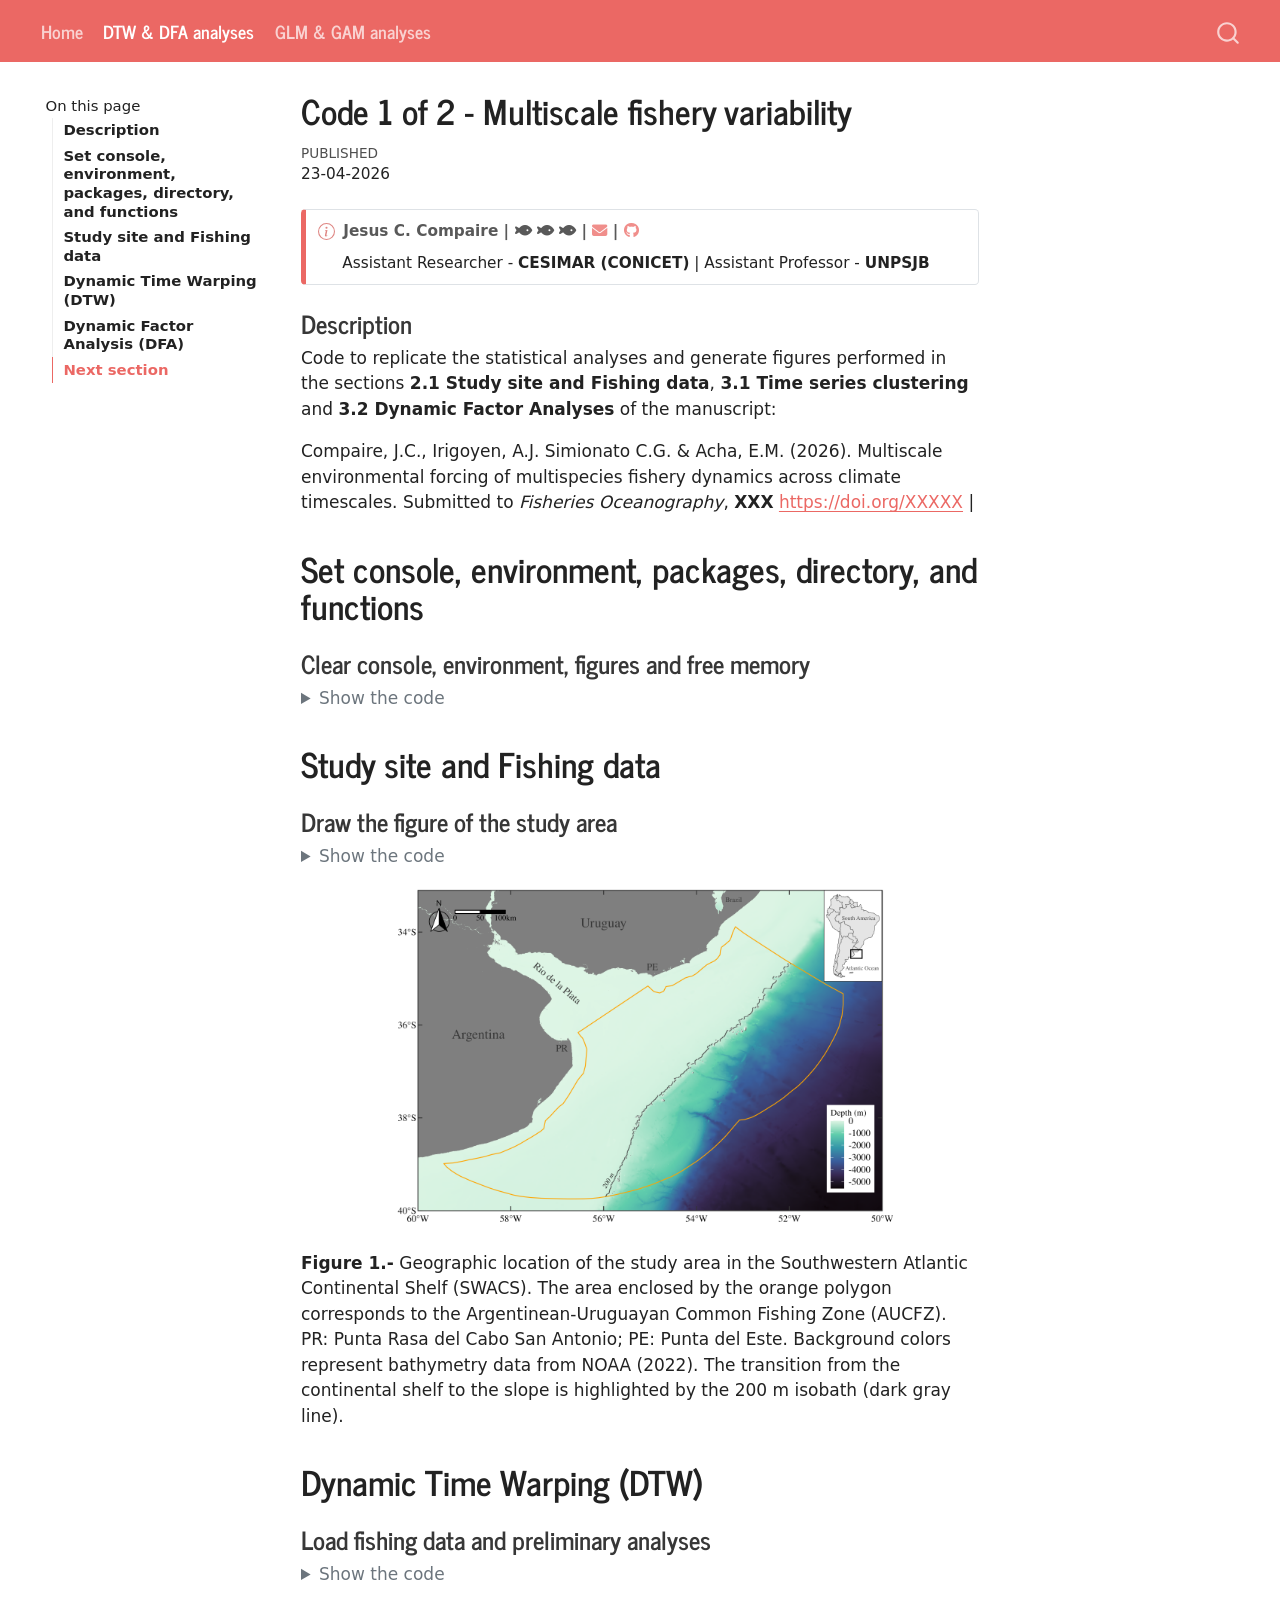
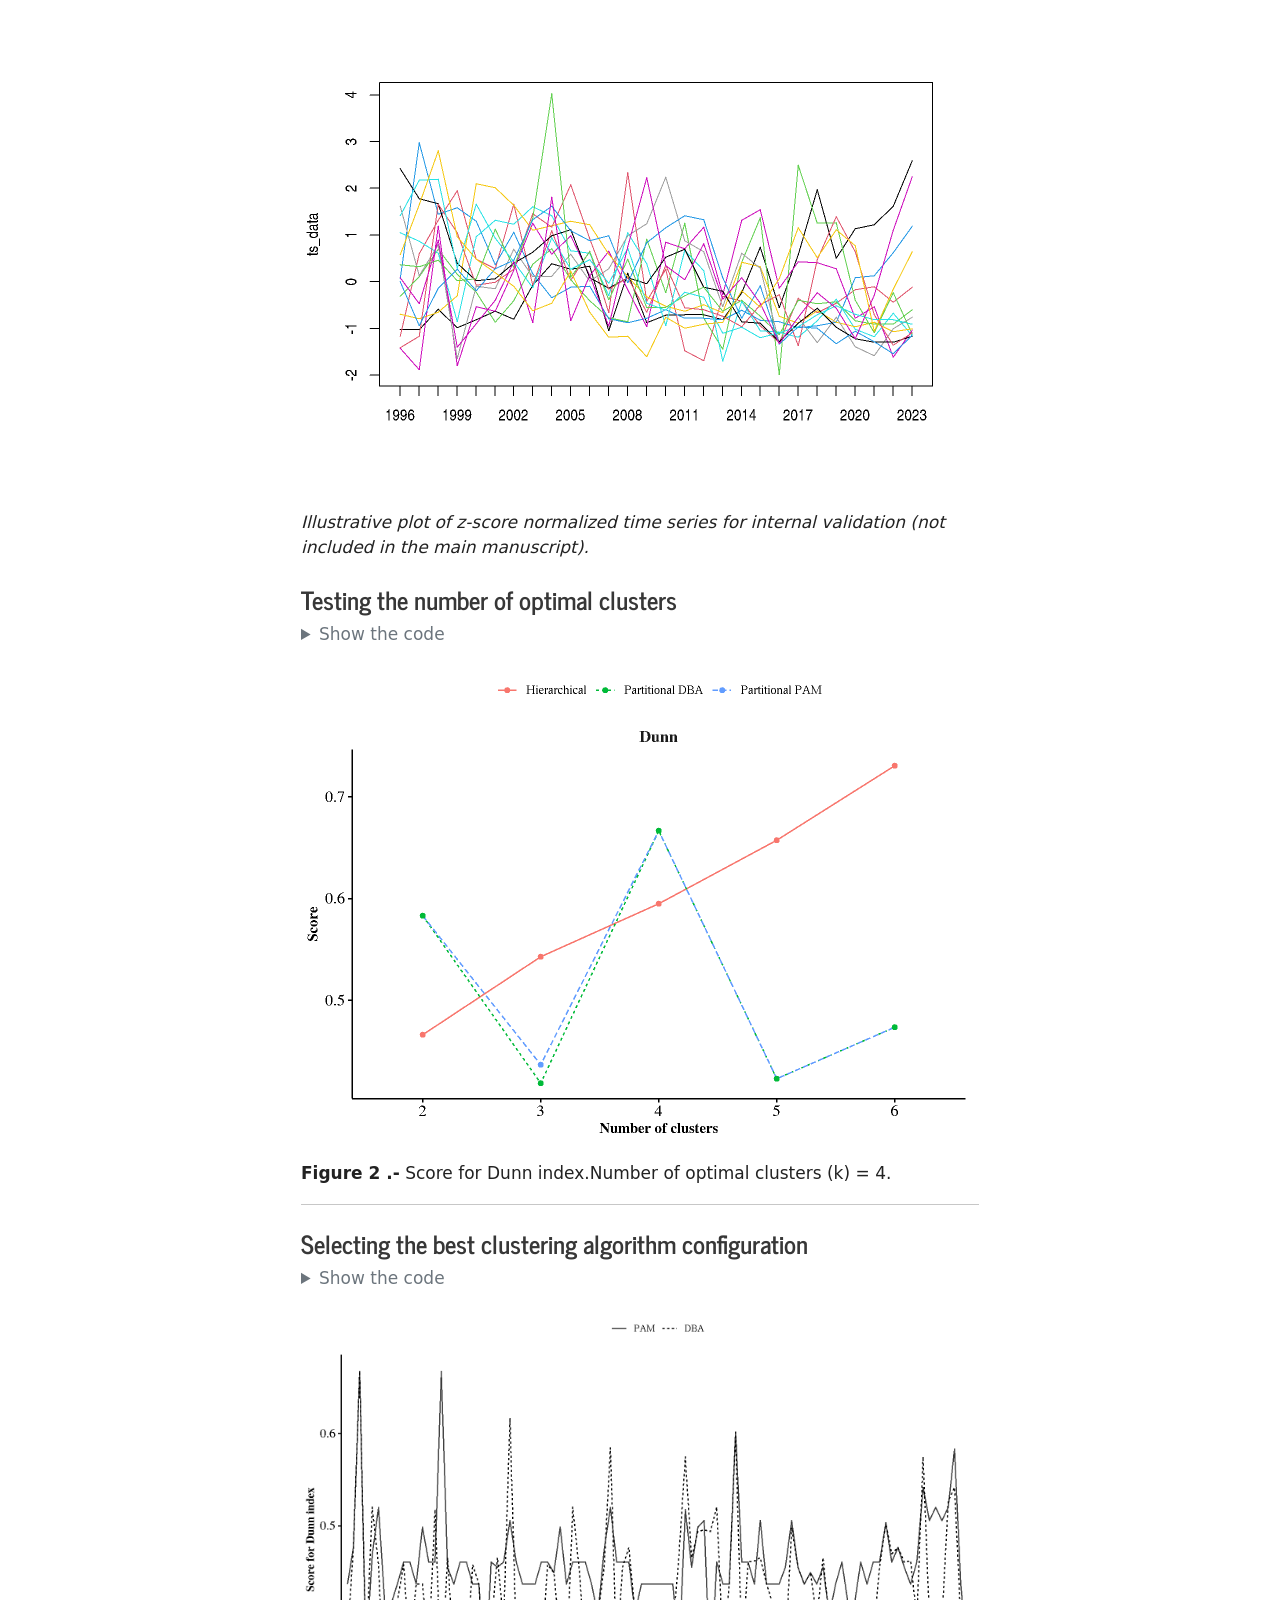
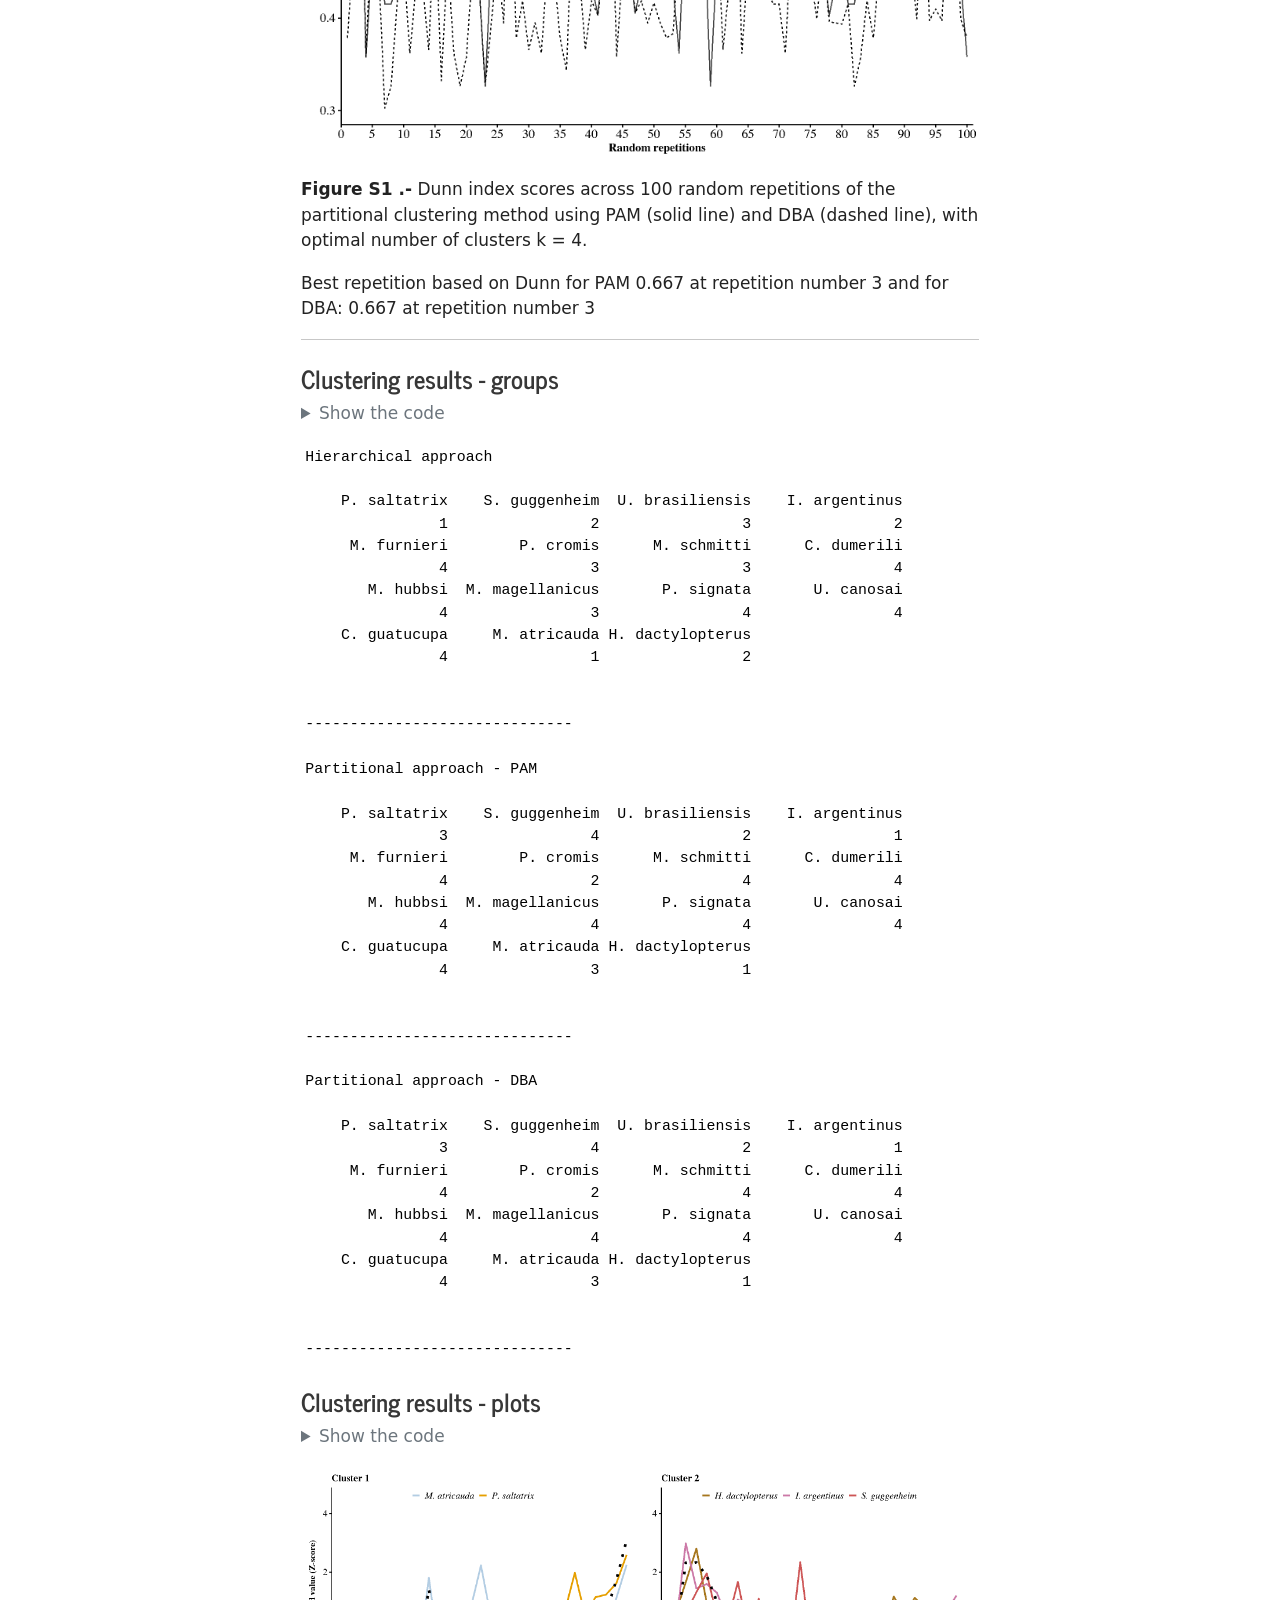
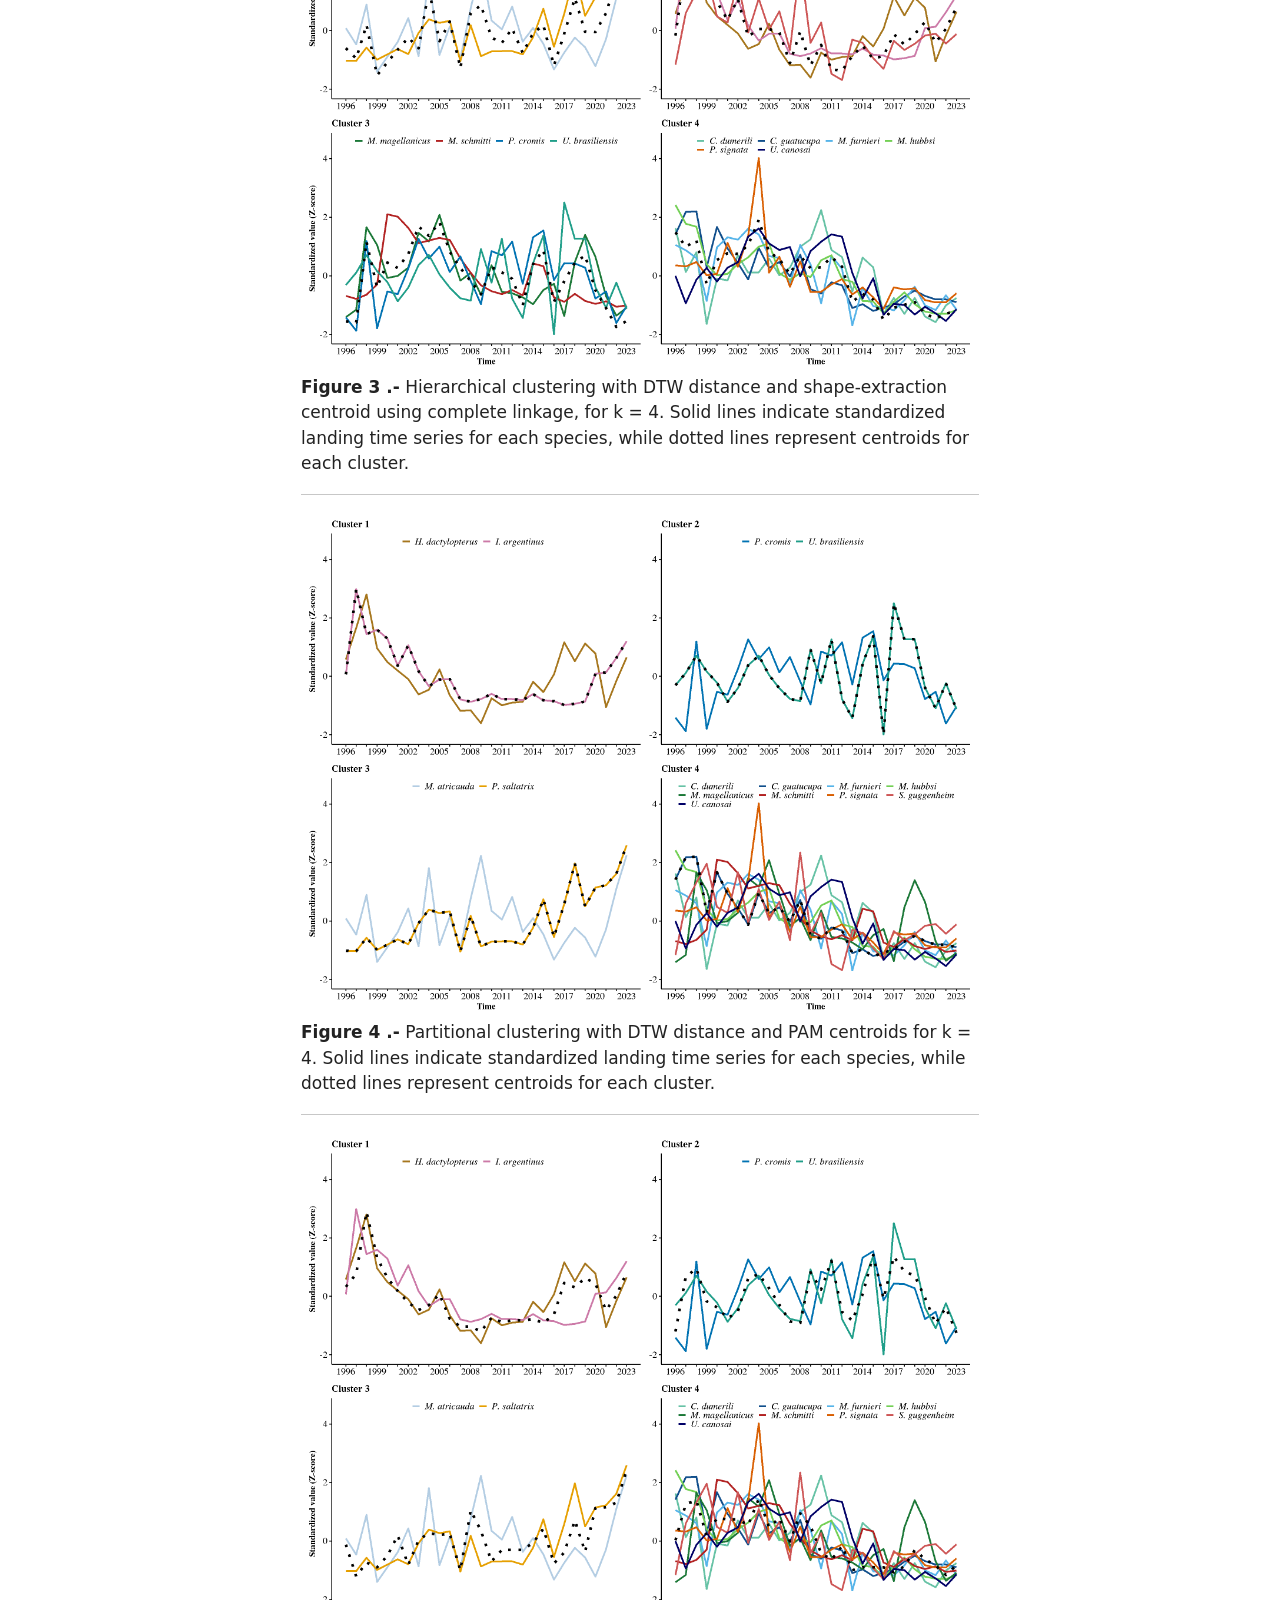
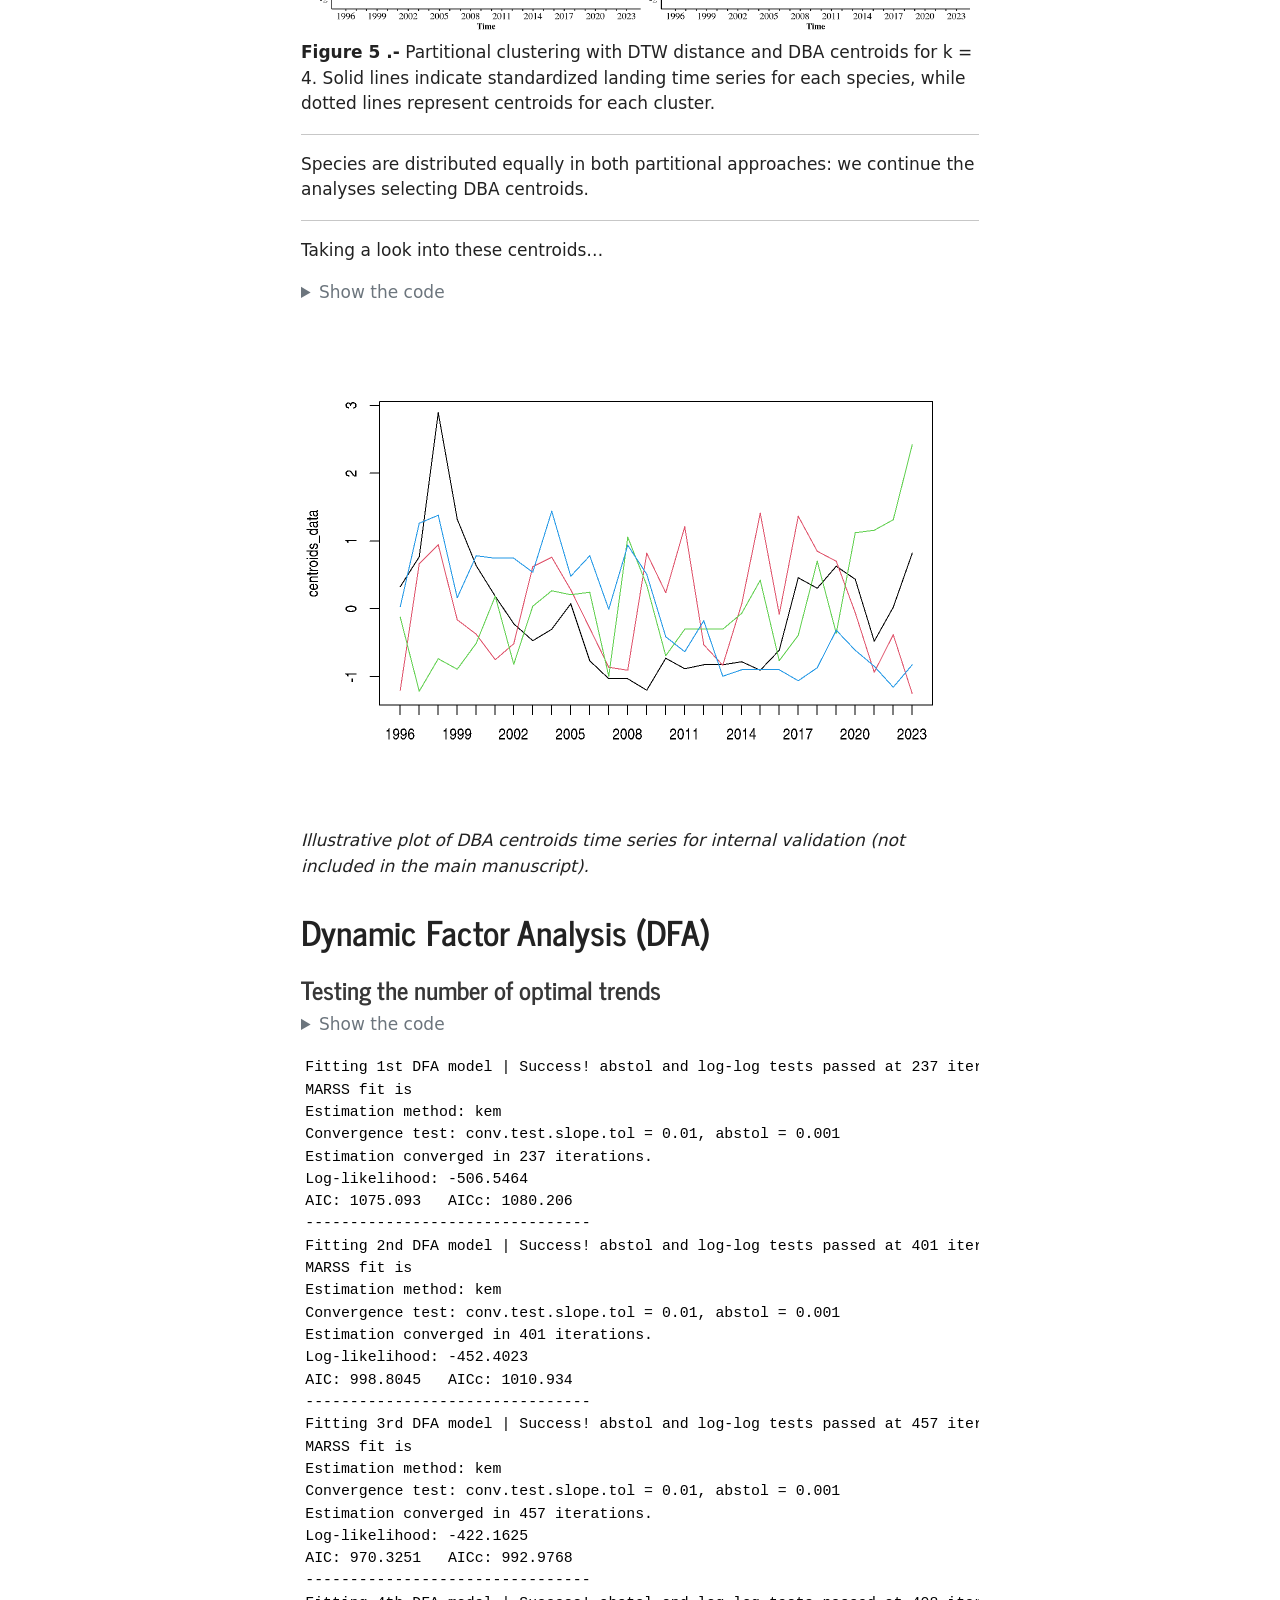
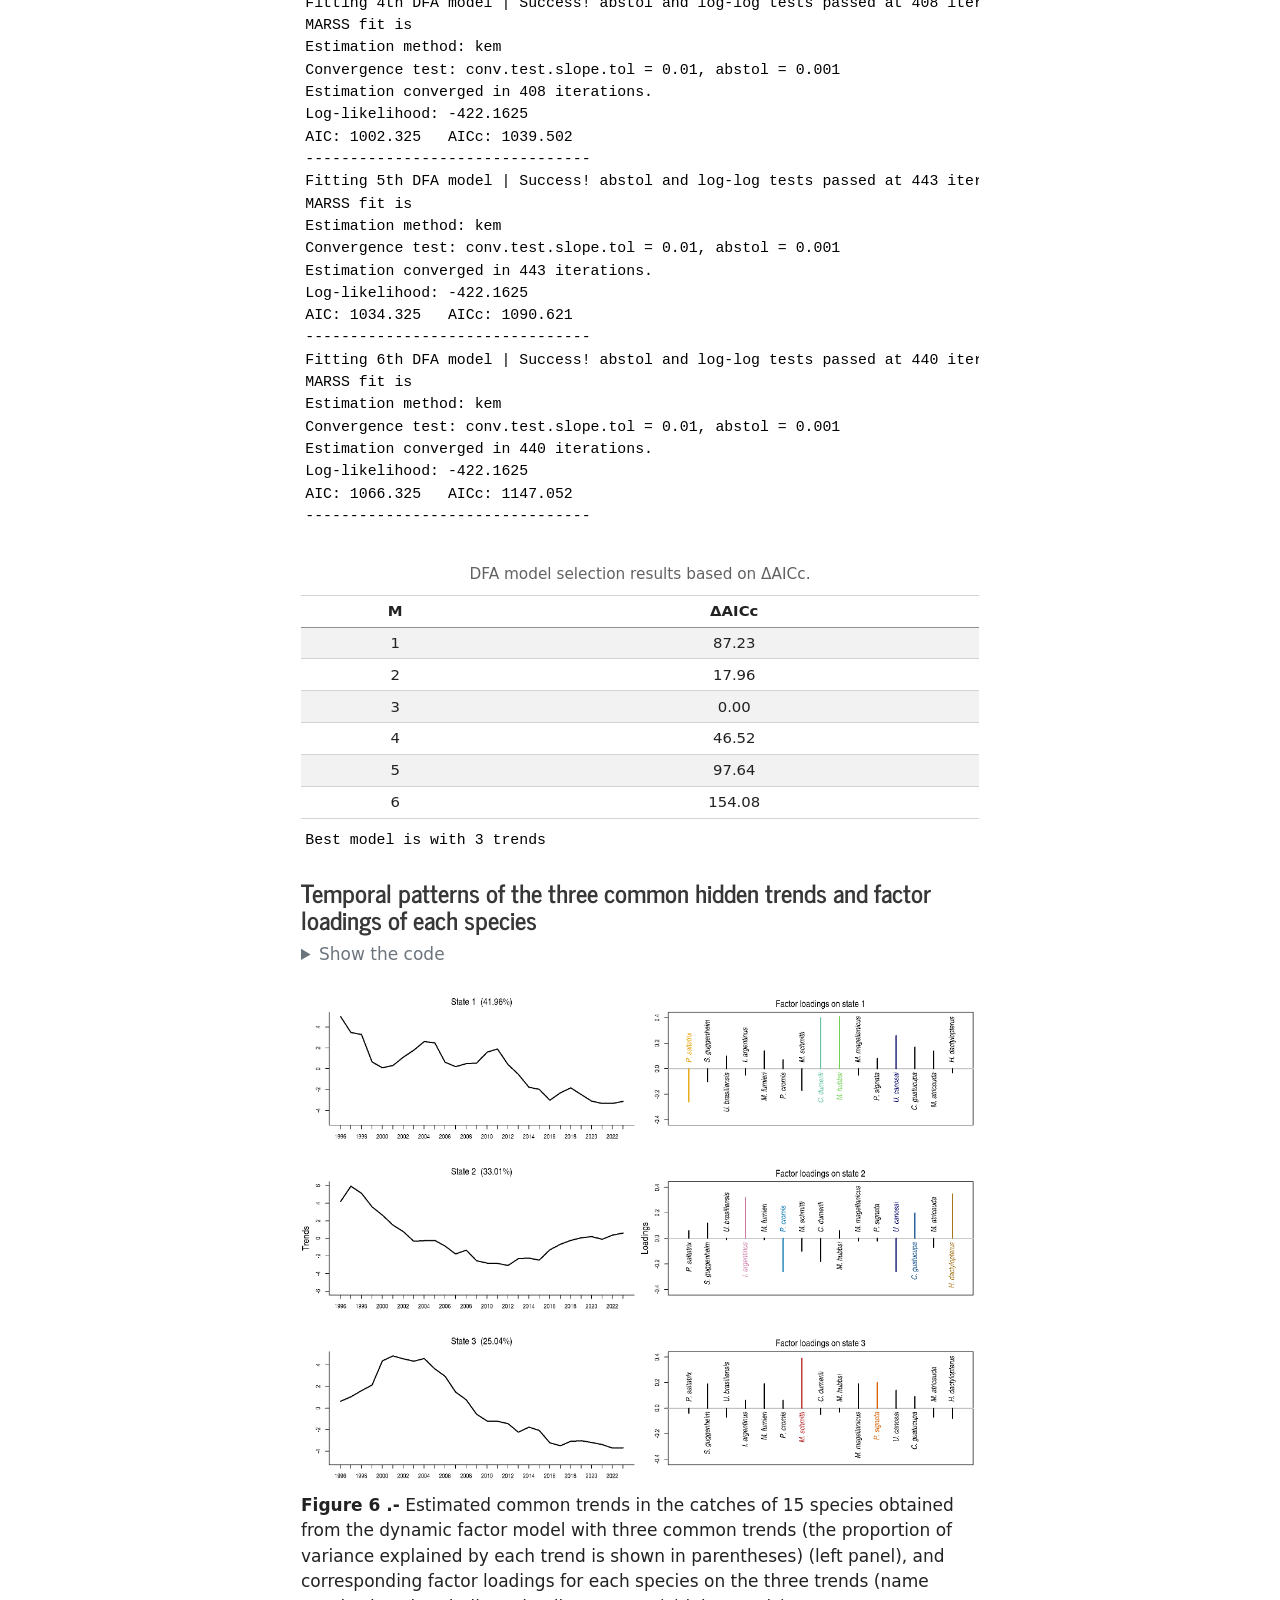
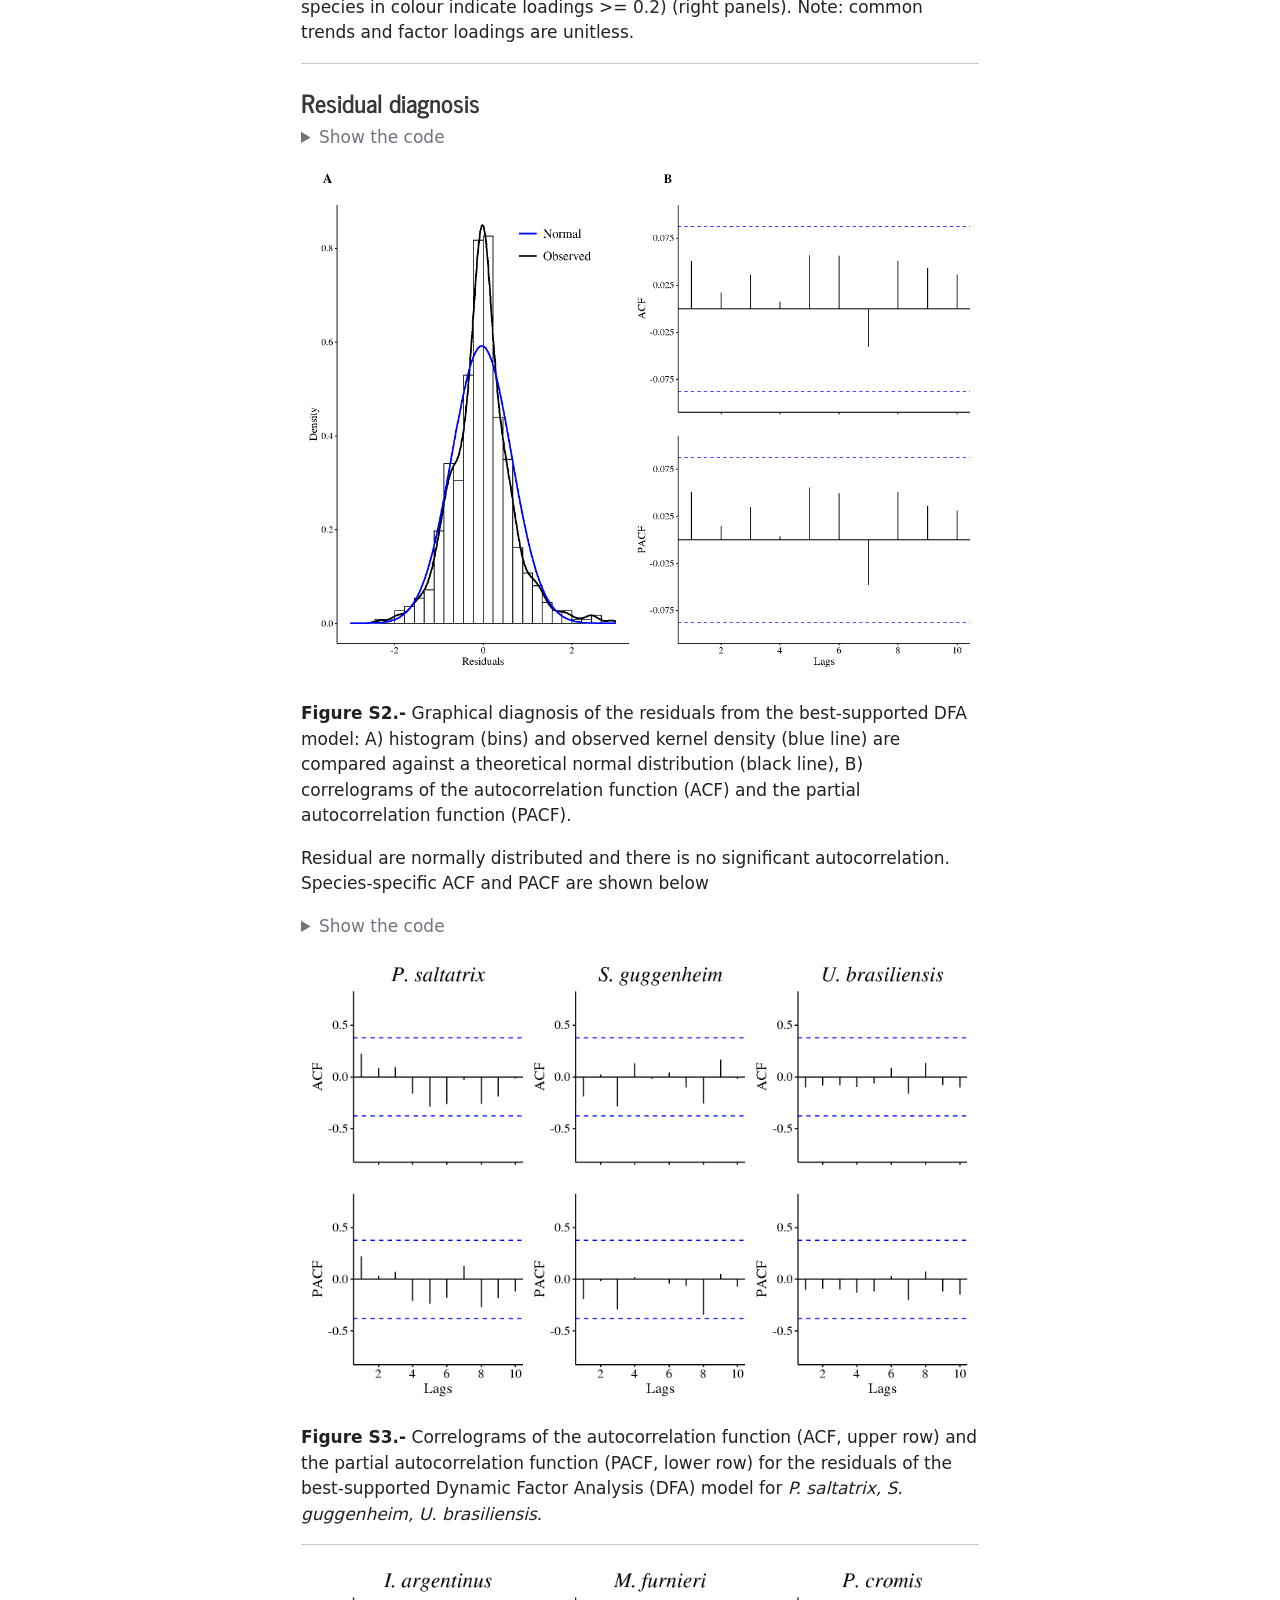
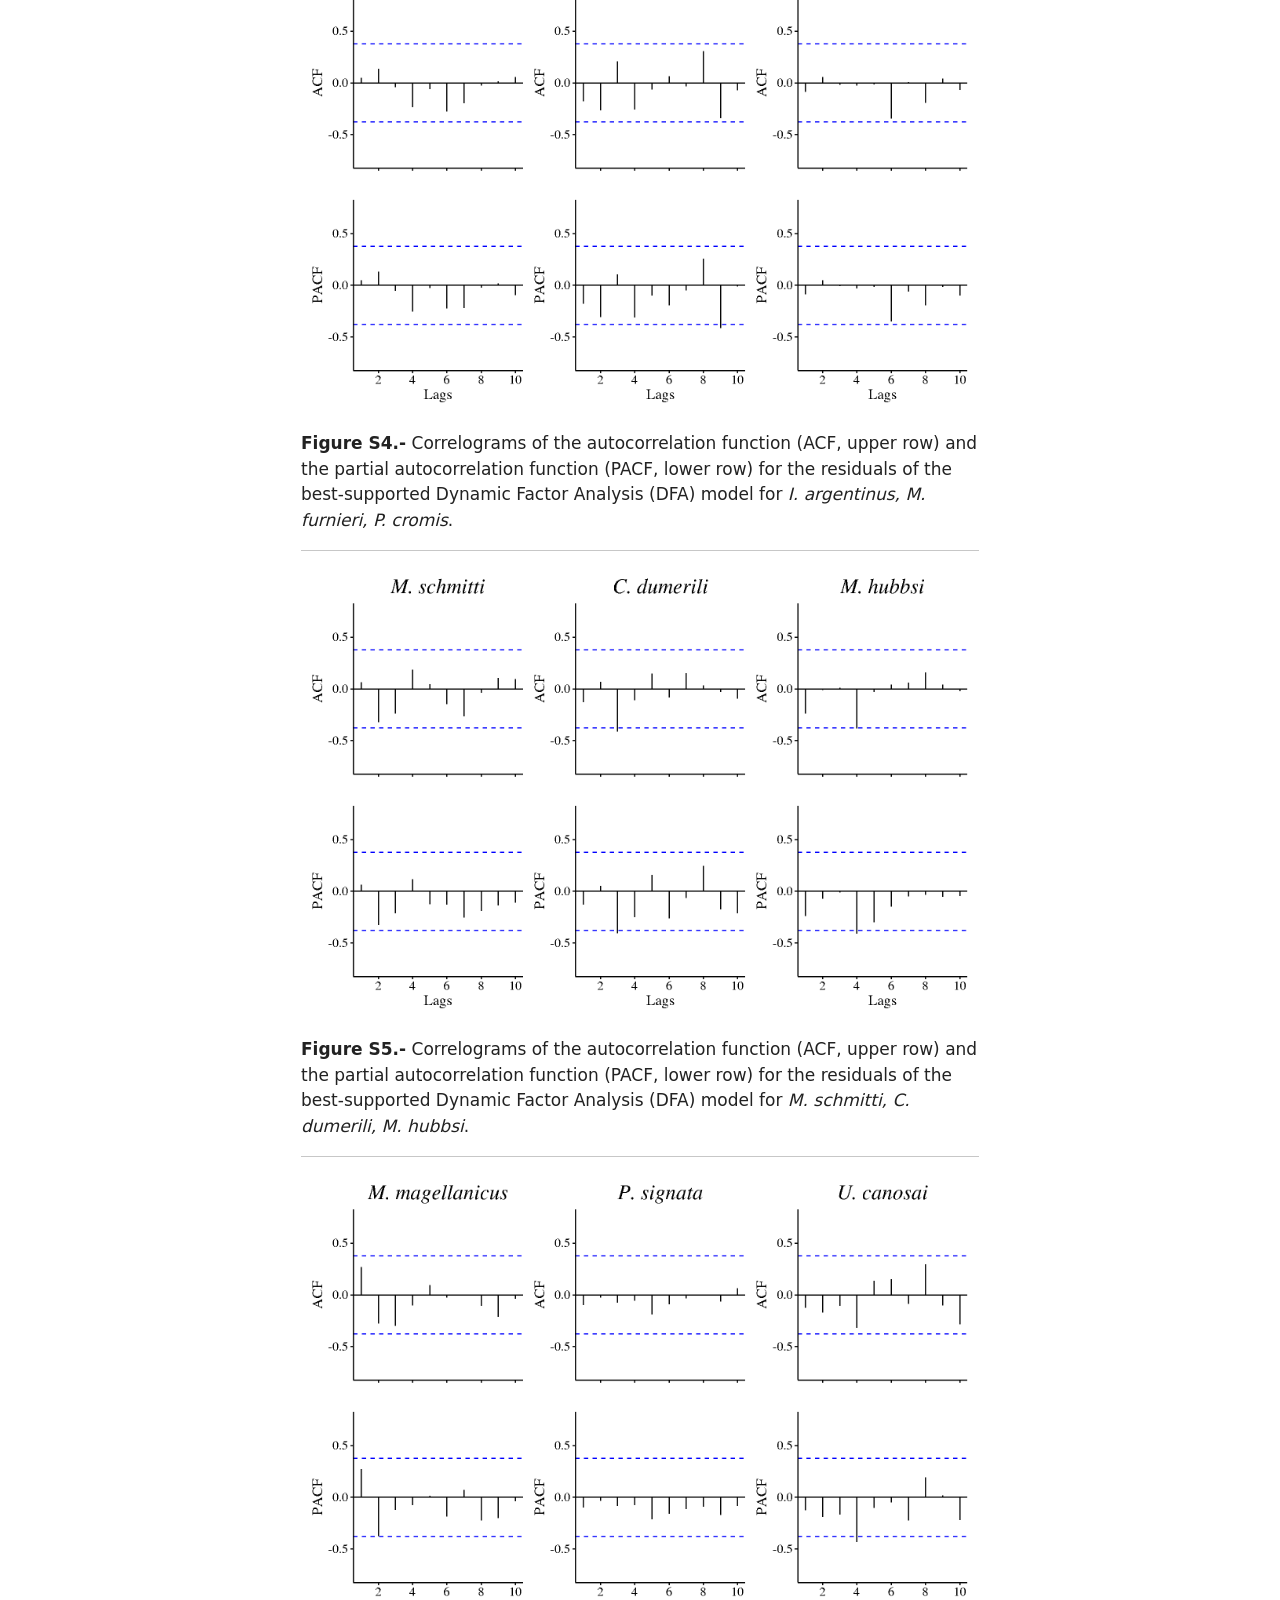
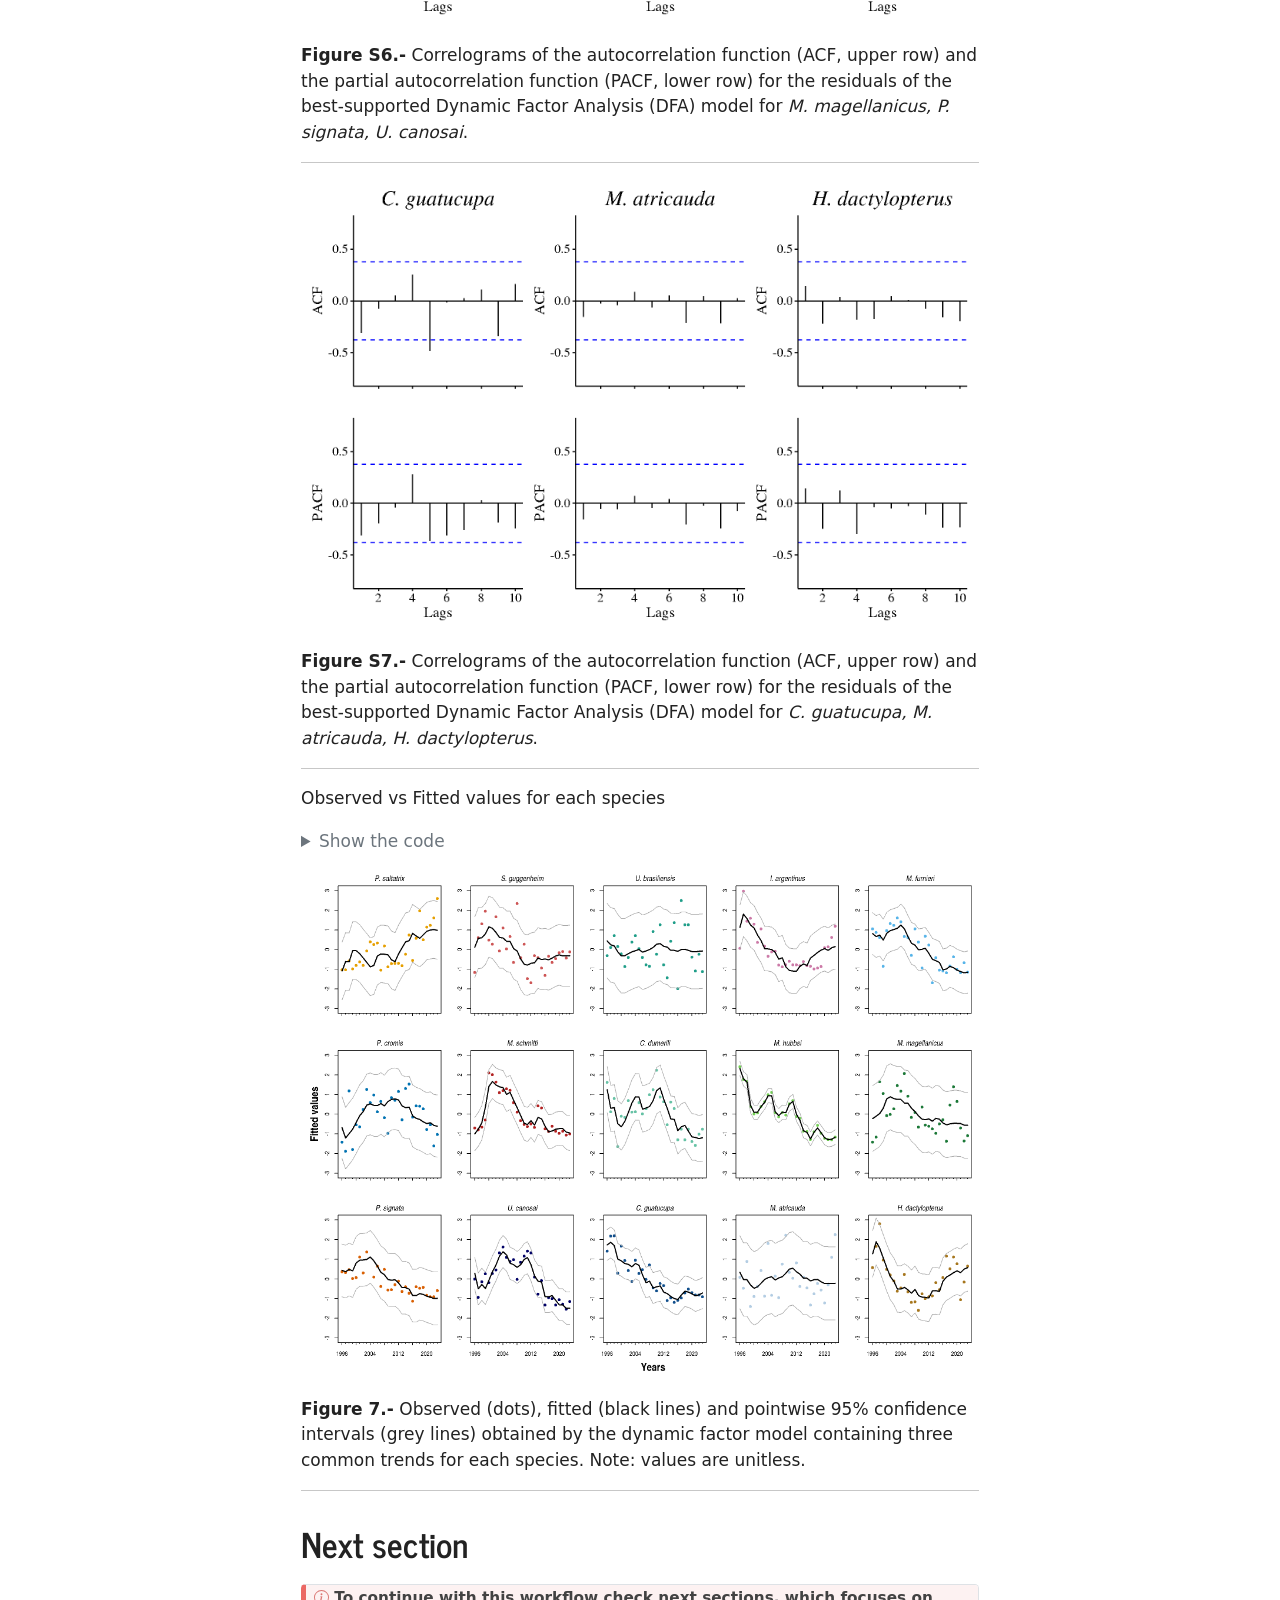
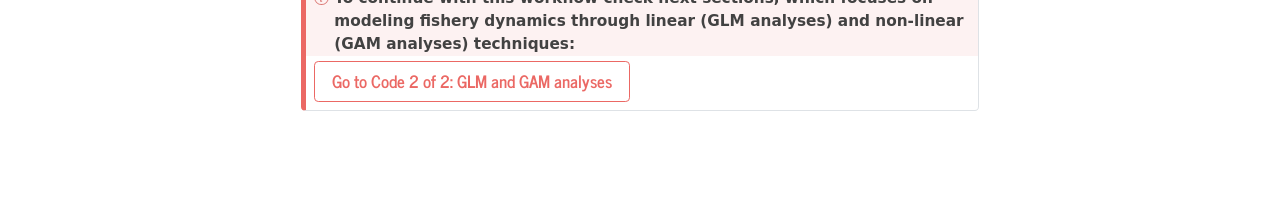
==== docs/1_dtw_dfa_analyses.html @ f7b01b4d "Upload Multispecies fishery dynamics code" ====
<!DOCTYPE html>
<html xmlns="http://www.w3.org/1999/xhtml" lang="en" xml:lang="en"><head>

<meta charset="utf-8">
<meta name="generator" content="quarto-1.9.37">

<meta name="viewport" content="width=device-width, initial-scale=1.0, user-scalable=yes">


<title>Code 1 of 2 - Multiscale fishery variability</title>
<style>

code{white-space: pre-wrap;}
span.smallcaps{font-variant: small-caps;}
div.columns{display: flex; gap: min(4vw, 1.5em);}
div.column{flex: auto; overflow-x: auto;}
div.hanging-indent{margin-left: 1.5em; text-indent: -1.5em;}
ul.task-list{list-style: none;}
ul.task-list li input[type="checkbox"] {
width: 0.8em;
margin: 0 0.8em 0.2em -1em;  vertical-align: middle;
}

html { -webkit-text-size-adjust: 100%; }
pre > code.sourceCode { white-space: pre; position: relative; }
pre > code.sourceCode > span { display: inline-block; line-height: 1.25; }
pre > code.sourceCode > span:empty { height: 1.2em; }
.sourceCode { overflow: visible; }
code.sourceCode > span { color: inherit; text-decoration: inherit; }
div.sourceCode { margin: 1em 0; }
pre.sourceCode { margin: 0; }
@media screen {
div.sourceCode { overflow: auto; }
}
@media print {
pre > code.sourceCode { white-space: pre-wrap; }
pre > code.sourceCode > span { text-indent: -5em; padding-left: 5em; }
}
pre.numberSource code
{ counter-reset: source-line 0; }
pre.numberSource code > span
{ position: relative; left: -4em; counter-increment: source-line; }
pre.numberSource code > span > a:first-child::before
{ content: counter(source-line);
position: relative; left: -1em; text-align: right; vertical-align: baseline;
border: none; display: inline-block;
-webkit-touch-callout: none; -webkit-user-select: none;
-khtml-user-select: none; -moz-user-select: none;
-ms-user-select: none; user-select: none;
padding: 0 4px; width: 4em;
}
pre.numberSource { margin-left: 3em; padding-left: 4px; }
div.sourceCode
{ }
@media screen {
pre > code.sourceCode > span > a:first-child::before { text-decoration: underline; }
}
</style>


<script>const headroomChanged = new CustomEvent("quarto-hrChanged", {
  detail: {},
  bubbles: true,
  cancelable: false,
  composed: false,
});

const announceDismiss = () => {
  const annEl = window.document.getElementById("quarto-announcement");
  if (annEl) {
    annEl.remove();

    const annId = annEl.getAttribute("data-announcement-id");
    window.localStorage.setItem(`quarto-announce-${annId}`, "true");
  }
};

const announceRegister = () => {
  const annEl = window.document.getElementById("quarto-announcement");
  if (annEl) {
    const annId = annEl.getAttribute("data-announcement-id");
    const isDismissed =
      window.localStorage.getItem(`quarto-announce-${annId}`) || false;
    if (isDismissed) {
      announceDismiss();
      return;
    } else {
      annEl.classList.remove("hidden");
    }

    const actionEl = annEl.querySelector(".quarto-announcement-action");
    if (actionEl) {
      actionEl.addEventListener("click", function (e) {
        e.preventDefault();
        // Hide the bar immediately
        announceDismiss();
      });
    }
  }
};

window.document.addEventListener("DOMContentLoaded", function () {
  let init = false;

  announceRegister();

  // Manage the back to top button, if one is present.
  let lastScrollTop = window.pageYOffset || document.documentElement.scrollTop;
  const scrollDownBuffer = 5;
  const scrollUpBuffer = 35;
  const btn = document.getElementById("quarto-back-to-top");
  const hideBackToTop = () => {
    btn.style.display = "none";
  };
  const showBackToTop = () => {
    btn.style.display = "inline-block";
  };
  if (btn) {
    window.document.addEventListener(
      "scroll",
      function () {
        const currentScrollTop =
          window.pageYOffset || document.documentElement.scrollTop;

        // Shows and hides the button 'intelligently' as the user scrolls
        if (currentScrollTop - scrollDownBuffer > lastScrollTop) {
          hideBackToTop();
          lastScrollTop = currentScrollTop <= 0 ? 0 : currentScrollTop;
        } else if (currentScrollTop < lastScrollTop - scrollUpBuffer) {
          showBackToTop();
          lastScrollTop = currentScrollTop <= 0 ? 0 : currentScrollTop;
        }

        // Show the button at the bottom, hides it at the top
        if (currentScrollTop <= 0) {
          hideBackToTop();
        } else if (
          window.innerHeight + currentScrollTop >=
          document.body.offsetHeight
        ) {
          showBackToTop();
        }
      },
      false
    );
  }

  function throttle(func, wait) {
    var timeout;
    return function () {
      const context = this;
      const args = arguments;
      const later = function () {
        clearTimeout(timeout);
        timeout = null;
        func.apply(context, args);
      };

      if (!timeout) {
        timeout = setTimeout(later, wait);
      }
    };
  }

  function headerOffset() {
    // Set an offset if there is are fixed top navbar
    const headerEl = window.document.querySelector("header.fixed-top");
    if (headerEl) {
      return headerEl.clientHeight;
    } else {
      return 0;
    }
  }

  function footerOffset() {
    const footerEl = window.document.querySelector("footer.footer");
    if (footerEl) {
      return footerEl.clientHeight;
    } else {
      return 0;
    }
  }

  function dashboardOffset() {
    const dashboardNavEl = window.document.getElementById(
      "quarto-dashboard-header"
    );
    if (dashboardNavEl !== null) {
      return dashboardNavEl.clientHeight;
    } else {
      return 0;
    }
  }

  function updateDocumentOffsetWithoutAnimation() {
    updateDocumentOffset(false);
  }

  function updateDocumentOffset(animated) {
    // set body offset
    const topOffset = headerOffset();
    const bodyOffset = topOffset + footerOffset() + dashboardOffset();
    const bodyEl = window.document.body;
    bodyEl.setAttribute("data-bs-offset", topOffset);
    bodyEl.style.paddingTop = topOffset + "px";

    // deal with sidebar offsets
    const sidebars = window.document.querySelectorAll(
      ".sidebar, .headroom-target"
    );
    sidebars.forEach((sidebar) => {
      if (!animated) {
        sidebar.classList.add("notransition");
        // Remove the no transition class after the animation has time to complete
        setTimeout(function () {
          sidebar.classList.remove("notransition");
        }, 201);
      }

      if (window.Headroom && sidebar.classList.contains("sidebar-unpinned")) {
        sidebar.style.top = "0";
        sidebar.style.maxHeight = "100vh";
      } else {
        sidebar.style.top = topOffset + "px";
        sidebar.style.maxHeight = "calc(100vh - " + topOffset + "px)";
      }
    });

    // allow space for footer
    const mainContainer = window.document.querySelector(".quarto-container");
    if (mainContainer) {
      mainContainer.style.minHeight = "calc(100vh - " + bodyOffset + "px)";
    }

    // link offset
    let linkStyle = window.document.querySelector("#quarto-target-style");
    if (!linkStyle) {
      linkStyle = window.document.createElement("style");
      linkStyle.setAttribute("id", "quarto-target-style");
      window.document.head.appendChild(linkStyle);
    }
    while (linkStyle.firstChild) {
      linkStyle.removeChild(linkStyle.firstChild);
    }
    if (topOffset > 0) {
      linkStyle.appendChild(
        window.document.createTextNode(`
      section:target::before {
        content: "";
        display: block;
        height: ${topOffset}px;
        margin: -${topOffset}px 0 0;
      }`)
      );
    }
    if (init) {
      window.dispatchEvent(headroomChanged);
    }
    init = true;
  }

  // initialize headroom
  var header = window.document.querySelector("#quarto-header");
  if (header && window.Headroom) {
    const headroom = new window.Headroom(header, {
      tolerance: 5,
      onPin: function () {
        const sidebars = window.document.querySelectorAll(
          ".sidebar, .headroom-target"
        );
        sidebars.forEach((sidebar) => {
          sidebar.classList.remove("sidebar-unpinned");
        });
        updateDocumentOffset();
      },
      onUnpin: function () {
        const sidebars = window.document.querySelectorAll(
          ".sidebar, .headroom-target"
        );
        sidebars.forEach((sidebar) => {
          sidebar.classList.add("sidebar-unpinned");
        });
        updateDocumentOffset();
      },
    });
    headroom.init();

    let frozen = false;
    window.quartoToggleHeadroom = function () {
      if (frozen) {
        headroom.unfreeze();
        frozen = false;
      } else {
        headroom.freeze();
        frozen = true;
      }
    };
  }

  window.addEventListener(
    "hashchange",
    function (e) {
      if (
        getComputedStyle(document.documentElement).scrollBehavior !== "smooth"
      ) {
        window.scrollTo(0, window.pageYOffset - headerOffset());
      }
    },
    false
  );

  // Observe size changed for the header
  const headerEl = window.document.querySelector("header.fixed-top");
  if (headerEl && window.ResizeObserver) {
    const observer = new window.ResizeObserver(() => {
      setTimeout(updateDocumentOffsetWithoutAnimation, 0);
    });
    observer.observe(headerEl, {
      attributes: true,
      childList: true,
      characterData: true,
    });
  } else {
    window.addEventListener(
      "resize",
      throttle(updateDocumentOffsetWithoutAnimation, 50)
    );
  }
  setTimeout(updateDocumentOffsetWithoutAnimation, 250);

  // fixup index.html links if we aren't on the filesystem
  if (window.location.protocol !== "file:") {
    const links = window.document.querySelectorAll("a");
    for (let i = 0; i < links.length; i++) {
      if (links[i].href) {
        links[i].dataset.originalHref = links[i].href;
        links[i].href = links[i].href.replace(/\/index\.html/, "/");
      }
    }

    // Fixup any sharing links that require urls
    // Append url to any sharing urls
    const sharingLinks = window.document.querySelectorAll(
      "a.sidebar-tools-main-item, a.quarto-navigation-tool, a.quarto-navbar-tools, a.quarto-navbar-tools-item"
    );
    for (let i = 0; i < sharingLinks.length; i++) {
      const sharingLink = sharingLinks[i];
      const href = sharingLink.getAttribute("href");
      if (href) {
        sharingLink.setAttribute(
          "href",
          href.replace("|url|", window.location.href)
        );
      }
    }

    // Scroll the active navigation item into view, if necessary
    const navSidebar = window.document.querySelector("nav#quarto-sidebar");
    if (navSidebar) {
      // Find the active item
      const activeItem = navSidebar.querySelector("li.sidebar-item a.active");
      if (activeItem) {
        // Wait for the scroll height and height to resolve by observing size changes on the
        // nav element that is scrollable
        const resizeObserver = new ResizeObserver((_entries) => {
          // The bottom of the element
          const elBottom = activeItem.offsetTop;
          const viewBottom = navSidebar.scrollTop + navSidebar.clientHeight;

          // The element height and scroll height are the same, then we are still loading
          if (viewBottom !== navSidebar.scrollHeight) {
            // Determine if the item isn't visible and scroll to it
            if (elBottom >= viewBottom) {
              navSidebar.scrollTop = elBottom;
            }

            // stop observing now since we've completed the scroll
            resizeObserver.unobserve(navSidebar);
          }
        });
        resizeObserver.observe(navSidebar);
      }
    }
  }
});
</script>
<script>/*!
 * headroom.js v0.12.0 - Give your page some headroom. Hide your header until you need it
 * Copyright (c) 2020 Nick Williams - http://wicky.nillia.ms/headroom.js
 * License: MIT
 */

!function(t,n){"object"==typeof exports&&"undefined"!=typeof module?module.exports=n():"function"==typeof define&&define.amd?define(n):(t=t||self).Headroom=n()}(this,function(){"use strict";function t(){return"undefined"!=typeof window}function d(t){return function(t){return t&&t.document&&function(t){return 9===t.nodeType}(t.document)}(t)?function(t){var n=t.document,o=n.body,s=n.documentElement;return{scrollHeight:function(){return Math.max(o.scrollHeight,s.scrollHeight,o.offsetHeight,s.offsetHeight,o.clientHeight,s.clientHeight)},height:function(){return t.innerHeight||s.clientHeight||o.clientHeight},scrollY:function(){return void 0!==t.pageYOffset?t.pageYOffset:(s||o.parentNode||o).scrollTop}}}(t):function(t){return{scrollHeight:function(){return Math.max(t.scrollHeight,t.offsetHeight,t.clientHeight)},height:function(){return Math.max(t.offsetHeight,t.clientHeight)},scrollY:function(){return t.scrollTop}}}(t)}function n(t,s,e){var n,o=function(){var n=!1;try{var t={get passive(){n=!0}};window.addEventListener("test",t,t),window.removeEventListener("test",t,t)}catch(t){n=!1}return n}(),i=!1,r=d(t),l=r.scrollY(),a={};function c(){var t=Math.round(r.scrollY()),n=r.height(),o=r.scrollHeight();a.scrollY=t,a.lastScrollY=l,a.direction=l<t?"down":"up",a.distance=Math.abs(t-l),a.isOutOfBounds=t<0||o<t+n,a.top=t<=s.offset[a.direction],a.bottom=o<=t+n,a.toleranceExceeded=a.distance>s.tolerance[a.direction],e(a),l=t,i=!1}function h(){i||(i=!0,n=requestAnimationFrame(c))}var u=!!o&&{passive:!0,capture:!1};return t.addEventListener("scroll",h,u),c(),{destroy:function(){cancelAnimationFrame(n),t.removeEventListener("scroll",h,u)}}}function o(t){return t===Object(t)?t:{down:t,up:t}}function s(t,n){n=n||{},Object.assign(this,s.options,n),this.classes=Object.assign({},s.options.classes,n.classes),this.elem=t,this.tolerance=o(this.tolerance),this.offset=o(this.offset),this.initialised=!1,this.frozen=!1}return s.prototype={constructor:s,init:function(){return s.cutsTheMustard&&!this.initialised&&(this.addClass("initial"),this.initialised=!0,setTimeout(function(t){t.scrollTracker=n(t.scroller,{offset:t.offset,tolerance:t.tolerance},t.update.bind(t))},100,this)),this},destroy:function(){this.initialised=!1,Object.keys(this.classes).forEach(this.removeClass,this),this.scrollTracker.destroy()},unpin:function(){!this.hasClass("pinned")&&this.hasClass("unpinned")||(this.addClass("unpinned"),this.removeClass("pinned"),this.onUnpin&&this.onUnpin.call(this))},pin:function(){this.hasClass("unpinned")&&(this.addClass("pinned"),this.removeClass("unpinned"),this.onPin&&this.onPin.call(this))},freeze:function(){this.frozen=!0,this.addClass("frozen")},unfreeze:function(){this.frozen=!1,this.removeClass("frozen")},top:function(){this.hasClass("top")||(this.addClass("top"),this.removeClass("notTop"),this.onTop&&this.onTop.call(this))},notTop:function(){this.hasClass("notTop")||(this.addClass("notTop"),this.removeClass("top"),this.onNotTop&&this.onNotTop.call(this))},bottom:function(){this.hasClass("bottom")||(this.addClass("bottom"),this.removeClass("notBottom"),this.onBottom&&this.onBottom.call(this))},notBottom:function(){this.hasClass("notBottom")||(this.addClass("notBottom"),this.removeClass("bottom"),this.onNotBottom&&this.onNotBottom.call(this))},shouldUnpin:function(t){return"down"===t.direction&&!t.top&&t.toleranceExceeded},shouldPin:function(t){return"up"===t.direction&&t.toleranceExceeded||t.top},addClass:function(t){this.elem.classList.add.apply(this.elem.classList,this.classes[t].split(" "))},removeClass:function(t){this.elem.classList.remove.apply(this.elem.classList,this.classes[t].split(" "))},hasClass:function(t){return this.classes[t].split(" ").every(function(t){return this.classList.contains(t)},this.elem)},update:function(t){t.isOutOfBounds||!0!==this.frozen&&(t.top?this.top():this.notTop(),t.bottom?this.bottom():this.notBottom(),this.shouldUnpin(t)?this.unpin():this.shouldPin(t)&&this.pin())}},s.options={tolerance:{up:0,down:0},offset:0,scroller:t()?window:null,classes:{frozen:"headroom--frozen",pinned:"headroom--pinned",unpinned:"headroom--unpinned",top:"headroom--top",notTop:"headroom--not-top",bottom:"headroom--bottom",notBottom:"headroom--not-bottom",initial:"headroom"}},s.cutsTheMustard=!!(t()&&function(){}.bind&&"classList"in document.documentElement&&Object.assign&&Object.keys&&requestAnimationFrame),s});
</script>
<script>/*!
 * clipboard.js v2.0.11
 * https://clipboardjs.com/
 *
 * Licensed MIT © Zeno Rocha
 */
!function(t,e){"object"==typeof exports&&"object"==typeof module?module.exports=e():"function"==typeof define&&define.amd?define([],e):"object"==typeof exports?exports.ClipboardJS=e():t.ClipboardJS=e()}(this,function(){return n={686:function(t,e,n){"use strict";n.d(e,{default:function(){return b}});var e=n(279),i=n.n(e),e=n(370),u=n.n(e),e=n(817),r=n.n(e);function c(t){try{return document.execCommand(t)}catch(t){return}}var a=function(t){t=r()(t);return c("cut"),t};function o(t,e){var n,o,t=(n=t,o="rtl"===document.documentElement.getAttribute("dir"),(t=document.createElement("textarea")).style.fontSize="12pt",t.style.border="0",t.style.padding="0",t.style.margin="0",t.style.position="absolute",t.style[o?"right":"left"]="-9999px",o=window.pageYOffset||document.documentElement.scrollTop,t.style.top="".concat(o,"px"),t.setAttribute("readonly",""),t.value=n,t);return e.container.appendChild(t),e=r()(t),c("copy"),t.remove(),e}var f=function(t){var e=1<arguments.length&&void 0!==arguments[1]?arguments[1]:{container:document.body},n="";return"string"==typeof t?n=o(t,e):t instanceof HTMLInputElement&&!["text","search","url","tel","password"].includes(null==t?void 0:t.type)?n=o(t.value,e):(n=r()(t),c("copy")),n};function l(t){return(l="function"==typeof Symbol&&"symbol"==typeof Symbol.iterator?function(t){return typeof t}:function(t){return t&&"function"==typeof Symbol&&t.constructor===Symbol&&t!==Symbol.prototype?"symbol":typeof t})(t)}var s=function(){var t=0<arguments.length&&void 0!==arguments[0]?arguments[0]:{},e=t.action,n=void 0===e?"copy":e,o=t.container,e=t.target,t=t.text;if("copy"!==n&&"cut"!==n)throw new Error('Invalid "action" value, use either "copy" or "cut"');if(void 0!==e){if(!e||"object"!==l(e)||1!==e.nodeType)throw new Error('Invalid "target" value, use a valid Element');if("copy"===n&&e.hasAttribute("disabled"))throw new Error('Invalid "target" attribute. Please use "readonly" instead of "disabled" attribute');if("cut"===n&&(e.hasAttribute("readonly")||e.hasAttribute("disabled")))throw new Error('Invalid "target" attribute. You can\'t cut text from elements with "readonly" or "disabled" attributes')}return t?f(t,{container:o}):e?"cut"===n?a(e):f(e,{container:o}):void 0};function p(t){return(p="function"==typeof Symbol&&"symbol"==typeof Symbol.iterator?function(t){return typeof t}:function(t){return t&&"function"==typeof Symbol&&t.constructor===Symbol&&t!==Symbol.prototype?"symbol":typeof t})(t)}function d(t,e){for(var n=0;n<e.length;n++){var o=e[n];o.enumerable=o.enumerable||!1,o.configurable=!0,"value"in o&&(o.writable=!0),Object.defineProperty(t,o.key,o)}}function y(t,e){return(y=Object.setPrototypeOf||function(t,e){return t.__proto__=e,t})(t,e)}function h(n){var o=function(){if("undefined"==typeof Reflect||!Reflect.construct)return!1;if(Reflect.construct.sham)return!1;if("function"==typeof Proxy)return!0;try{return Date.prototype.toString.call(Reflect.construct(Date,[],function(){})),!0}catch(t){return!1}}();return function(){var t,e=v(n);return t=o?(t=v(this).constructor,Reflect.construct(e,arguments,t)):e.apply(this,arguments),e=this,!(t=t)||"object"!==p(t)&&"function"!=typeof t?function(t){if(void 0!==t)return t;throw new ReferenceError("this hasn't been initialised - super() hasn't been called")}(e):t}}function v(t){return(v=Object.setPrototypeOf?Object.getPrototypeOf:function(t){return t.__proto__||Object.getPrototypeOf(t)})(t)}function m(t,e){t="data-clipboard-".concat(t);if(e.hasAttribute(t))return e.getAttribute(t)}var b=function(){!function(t,e){if("function"!=typeof e&&null!==e)throw new TypeError("Super expression must either be null or a function");t.prototype=Object.create(e&&e.prototype,{constructor:{value:t,writable:!0,configurable:!0}}),e&&y(t,e)}(r,i());var t,e,n,o=h(r);function r(t,e){var n;return function(t){if(!(t instanceof r))throw new TypeError("Cannot call a class as a function")}(this),(n=o.call(this)).resolveOptions(e),n.listenClick(t),n}return t=r,n=[{key:"copy",value:function(t){var e=1<arguments.length&&void 0!==arguments[1]?arguments[1]:{container:document.body};return f(t,e)}},{key:"cut",value:function(t){return a(t)}},{key:"isSupported",value:function(){var t=0<arguments.length&&void 0!==arguments[0]?arguments[0]:["copy","cut"],t="string"==typeof t?[t]:t,e=!!document.queryCommandSupported;return t.forEach(function(t){e=e&&!!document.queryCommandSupported(t)}),e}}],(e=[{key:"resolveOptions",value:function(){var t=0<arguments.length&&void 0!==arguments[0]?arguments[0]:{};this.action="function"==typeof t.action?t.action:this.defaultAction,this.target="function"==typeof t.target?t.target:this.defaultTarget,this.text="function"==typeof t.text?t.text:this.defaultText,this.container="object"===p(t.container)?t.container:document.body}},{key:"listenClick",value:function(t){var e=this;this.listener=u()(t,"click",function(t){return e.onClick(t)})}},{key:"onClick",value:function(t){var e=t.delegateTarget||t.currentTarget,n=this.action(e)||"copy",t=s({action:n,container:this.container,target:this.target(e),text:this.text(e)});this.emit(t?"success":"error",{action:n,text:t,trigger:e,clearSelection:function(){e&&e.focus(),window.getSelection().removeAllRanges()}})}},{key:"defaultAction",value:function(t){return m("action",t)}},{key:"defaultTarget",value:function(t){t=m("target",t);if(t)return document.querySelector(t)}},{key:"defaultText",value:function(t){return m("text",t)}},{key:"destroy",value:function(){this.listener.destroy()}}])&&d(t.prototype,e),n&&d(t,n),r}()},828:function(t){var e;"undefined"==typeof Element||Element.prototype.matches||((e=Element.prototype).matches=e.matchesSelector||e.mozMatchesSelector||e.msMatchesSelector||e.oMatchesSelector||e.webkitMatchesSelector),t.exports=function(t,e){for(;t&&9!==t.nodeType;){if("function"==typeof t.matches&&t.matches(e))return t;t=t.parentNode}}},438:function(t,e,n){var u=n(828);function i(t,e,n,o,r){var i=function(e,n,t,o){return function(t){t.delegateTarget=u(t.target,n),t.delegateTarget&&o.call(e,t)}}.apply(this,arguments);return t.addEventListener(n,i,r),{destroy:function(){t.removeEventListener(n,i,r)}}}t.exports=function(t,e,n,o,r){return"function"==typeof t.addEventListener?i.apply(null,arguments):"function"==typeof n?i.bind(null,document).apply(null,arguments):("string"==typeof t&&(t=document.querySelectorAll(t)),Array.prototype.map.call(t,function(t){return i(t,e,n,o,r)}))}},879:function(t,n){n.node=function(t){return void 0!==t&&t instanceof HTMLElement&&1===t.nodeType},n.nodeList=function(t){var e=Object.prototype.toString.call(t);return void 0!==t&&("[object NodeList]"===e||"[object HTMLCollection]"===e)&&"length"in t&&(0===t.length||n.node(t[0]))},n.string=function(t){return"string"==typeof t||t instanceof String},n.fn=function(t){return"[object Function]"===Object.prototype.toString.call(t)}},370:function(t,e,n){var f=n(879),l=n(438);t.exports=function(t,e,n){if(!t&&!e&&!n)throw new Error("Missing required arguments");if(!f.string(e))throw new TypeError("Second argument must be a String");if(!f.fn(n))throw new TypeError("Third argument must be a Function");if(f.node(t))return c=e,a=n,(u=t).addEventListener(c,a),{destroy:function(){u.removeEventListener(c,a)}};if(f.nodeList(t))return o=t,r=e,i=n,Array.prototype.forEach.call(o,function(t){t.addEventListener(r,i)}),{destroy:function(){Array.prototype.forEach.call(o,function(t){t.removeEventListener(r,i)})}};if(f.string(t))return t=t,e=e,n=n,l(document.body,t,e,n);throw new TypeError("First argument must be a String, HTMLElement, HTMLCollection, or NodeList");var o,r,i,u,c,a}},817:function(t){t.exports=function(t){var e,n="SELECT"===t.nodeName?(t.focus(),t.value):"INPUT"===t.nodeName||"TEXTAREA"===t.nodeName?((e=t.hasAttribute("readonly"))||t.setAttribute("readonly",""),t.select(),t.setSelectionRange(0,t.value.length),e||t.removeAttribute("readonly"),t.value):(t.hasAttribute("contenteditable")&&t.focus(),n=window.getSelection(),(e=document.createRange()).selectNodeContents(t),n.removeAllRanges(),n.addRange(e),n.toString());return n}},279:function(t){function e(){}e.prototype={on:function(t,e,n){var o=this.e||(this.e={});return(o[t]||(o[t]=[])).push({fn:e,ctx:n}),this},once:function(t,e,n){var o=this;function r(){o.off(t,r),e.apply(n,arguments)}return r._=e,this.on(t,r,n)},emit:function(t){for(var e=[].slice.call(arguments,1),n=((this.e||(this.e={}))[t]||[]).slice(),o=0,r=n.length;o<r;o++)n[o].fn.apply(n[o].ctx,e);return this},off:function(t,e){var n=this.e||(this.e={}),o=n[t],r=[];if(o&&e)for(var i=0,u=o.length;i<u;i++)o[i].fn!==e&&o[i].fn._!==e&&r.push(o[i]);return r.length?n[t]=r:delete n[t],this}},t.exports=e,t.exports.TinyEmitter=e}},r={},o.n=function(t){var e=t&&t.__esModule?function(){return t.default}:function(){return t};return o.d(e,{a:e}),e},o.d=function(t,e){for(var n in e)o.o(e,n)&&!o.o(t,n)&&Object.defineProperty(t,n,{enumerable:!0,get:e[n]})},o.o=function(t,e){return Object.prototype.hasOwnProperty.call(t,e)},o(686).default;function o(t){if(r[t])return r[t].exports;var e=r[t]={exports:{}};return n[t](e,e.exports,o),e.exports}var n,r});</script>
<script>/*! @algolia/autocomplete-js 1.19.1 | MIT License | © Algolia, Inc. and contributors | https://github.com/algolia/autocomplete */
!function(e,t){"object"==typeof exports&&"undefined"!=typeof module?t(exports):"function"==typeof define&&define.amd?define(["exports"],t):t((e="undefined"!=typeof globalThis?globalThis:e||self)["@algolia/autocomplete-js"]={})}(this,(function(e){"use strict";function t(e,t){var n=Object.keys(e);if(Object.getOwnPropertySymbols){var r=Object.getOwnPropertySymbols(e);t&&(r=r.filter((function(t){return Object.getOwnPropertyDescriptor(e,t).enumerable}))),n.push.apply(n,r)}return n}function n(e){for(var n=1;n<arguments.length;n++){var r=null!=arguments[n]?arguments[n]:{};n%2?t(Object(r),!0).forEach((function(t){o(e,t,r[t])})):Object.getOwnPropertyDescriptors?Object.defineProperties(e,Object.getOwnPropertyDescriptors(r)):t(Object(r)).forEach((function(t){Object.defineProperty(e,t,Object.getOwnPropertyDescriptor(r,t))}))}return e}function r(e){return r="function"==typeof Symbol&&"symbol"==typeof Symbol.iterator?function(e){return typeof e}:function(e){return e&&"function"==typeof Symbol&&e.constructor===Symbol&&e!==Symbol.prototype?"symbol":typeof e},r(e)}function o(e,t,n){return(t=function(e){var t=function(e,t){if("object"!=typeof e||null===e)return e;var n=e[Symbol.toPrimitive];if(void 0!==n){var r=n.call(e,t||"default");if("object"!=typeof r)return r;throw new TypeError("@@toPrimitive must return a primitive value.")}return("string"===t?String:Number)(e)}(e,"string");return"symbol"==typeof t?t:String(t)}(t))in e?Object.defineProperty(e,t,{value:n,enumerable:!0,configurable:!0,writable:!0}):e[t]=n,e}function i(){return i=Object.assign?Object.assign.bind():function(e){for(var t=1;t<arguments.length;t++){var n=arguments[t];for(var r in n)Object.prototype.hasOwnProperty.call(n,r)&&(e[r]=n[r])}return e},i.apply(this,arguments)}function u(e,t){if(null==e)return{};var n,r,o=function(e,t){if(null==e)return{};var n,r,o={},i=Object.keys(e);for(r=0;r<i.length;r++)n=i[r],t.indexOf(n)>=0||(o[n]=e[n]);return o}(e,t);if(Object.getOwnPropertySymbols){var i=Object.getOwnPropertySymbols(e);for(r=0;r<i.length;r++)n=i[r],t.indexOf(n)>=0||Object.prototype.propertyIsEnumerable.call(e,n)&&(o[n]=e[n])}return o}function a(e,t){return function(e){if(Array.isArray(e))return e}(e)||function(e,t){var n=null==e?null:"undefined"!=typeof Symbol&&e[Symbol.iterator]||e["@@iterator"];if(null!=n){var r,o,i,u,a=[],l=!0,c=!1;try{if(i=(n=n.call(e)).next,0===t){if(Object(n)!==n)return;l=!1}else for(;!(l=(r=i.call(n)).done)&&(a.push(r.value),a.length!==t);l=!0);}catch(e){c=!0,o=e}finally{try{if(!l&&null!=n.return&&(u=n.return(),Object(u)!==u))return}finally{if(c)throw o}}return a}}(e,t)||c(e,t)||function(){throw new TypeError("Invalid attempt to destructure non-iterable instance.\nIn order to be iterable, non-array objects must have a [Symbol.iterator]() method.")}()}function l(e){return function(e){if(Array.isArray(e))return s(e)}(e)||function(e){if("undefined"!=typeof Symbol&&null!=e[Symbol.iterator]||null!=e["@@iterator"])return Array.from(e)}(e)||c(e)||function(){throw new TypeError("Invalid attempt to spread non-iterable instance.\nIn order to be iterable, non-array objects must have a [Symbol.iterator]() method.")}()}function c(e,t){if(e){if("string"==typeof e)return s(e,t);var n=Object.prototype.toString.call(e).slice(8,-1);return"Object"===n&&e.constructor&&(n=e.constructor.name),"Map"===n||"Set"===n?Array.from(e):"Arguments"===n||/^(?:Ui|I)nt(?:8|16|32)(?:Clamped)?Array$/.test(n)?s(e,t):void 0}}function s(e,t){(null==t||t>e.length)&&(t=e.length);for(var n=0,r=new Array(t);n<t;n++)r[n]=e[n];return r}function f(e){return{current:e}}function p(e,t){var n=void 0;return function(){for(var r=arguments.length,o=new Array(r),i=0;i<r;i++)o[i]=arguments[i];n&&clearTimeout(n),n=setTimeout((function(){return e.apply(void 0,o)}),t)}}function m(e){return e.reduce((function(e,t){return e.concat(t)}),[])}var v=0;function d(){return"autocomplete-".concat(v++)}function y(e,t){return t.reduce((function(e,t){return e&&e[t]}),e)}function b(e){return 0===e.collections.length?0:e.collections.reduce((function(e,t){return e+t.items.length}),0)}function g(e){return e!==Object(e)}function h(e,t){if(e===t)return!0;if(g(e)||g(t)||"function"==typeof e||"function"==typeof t)return e===t;if(Object.keys(e).length!==Object.keys(t).length)return!1;for(var n=0,r=Object.keys(e);n<r.length;n++){var o=r[n];if(!(o in t))return!1;if(!h(e[o],t[o]))return!1}return!0}var _=function(){};var O="1.19.1",S=[{segment:"autocomplete-core",version:O}];function j(e){var t=e.item,n=e.items,r=void 0===n?[]:n;return{index:t.__autocomplete_indexName,items:[t],positions:[1+r.findIndex((function(e){return e.objectID===t.objectID}))],queryID:t.__autocomplete_queryID,algoliaSource:["autocomplete"]}}function P(e,t){return function(e){if(Array.isArray(e))return e}(e)||function(e,t){var n=null==e?null:"undefined"!=typeof Symbol&&e[Symbol.iterator]||e["@@iterator"];if(null!=n){var r,o,i,u,a=[],l=!0,c=!1;try{if(i=(n=n.call(e)).next,0===t){if(Object(n)!==n)return;l=!1}else for(;!(l=(r=i.call(n)).done)&&(a.push(r.value),a.length!==t);l=!0);}catch(e){c=!0,o=e}finally{try{if(!l&&null!=n.return&&(u=n.return(),Object(u)!==u))return}finally{if(c)throw o}}return a}}(e,t)||function(e,t){if(!e)return;if("string"==typeof e)return w(e,t);var n=Object.prototype.toString.call(e).slice(8,-1);"Object"===n&&e.constructor&&(n=e.constructor.name);if("Map"===n||"Set"===n)return Array.from(e);if("Arguments"===n||/^(?:Ui|I)nt(?:8|16|32)(?:Clamped)?Array$/.test(n))return w(e,t)}(e,t)||function(){throw new TypeError("Invalid attempt to destructure non-iterable instance.\nIn order to be iterable, non-array objects must have a [Symbol.iterator]() method.")}()}function w(e,t){(null==t||t>e.length)&&(t=e.length);for(var n=0,r=new Array(t);n<t;n++)r[n]=e[n];return r}var I=["items"],A=["items"];function E(e){return E="function"==typeof Symbol&&"symbol"==typeof Symbol.iterator?function(e){return typeof e}:function(e){return e&&"function"==typeof Symbol&&e.constructor===Symbol&&e!==Symbol.prototype?"symbol":typeof e},E(e)}function D(e){return function(e){if(Array.isArray(e))return C(e)}(e)||function(e){if("undefined"!=typeof Symbol&&null!=e[Symbol.iterator]||null!=e["@@iterator"])return Array.from(e)}(e)||function(e,t){if(!e)return;if("string"==typeof e)return C(e,t);var n=Object.prototype.toString.call(e).slice(8,-1);"Object"===n&&e.constructor&&(n=e.constructor.name);if("Map"===n||"Set"===n)return Array.from(e);if("Arguments"===n||/^(?:Ui|I)nt(?:8|16|32)(?:Clamped)?Array$/.test(n))return C(e,t)}(e)||function(){throw new TypeError("Invalid attempt to spread non-iterable instance.\nIn order to be iterable, non-array objects must have a [Symbol.iterator]() method.")}()}function C(e,t){(null==t||t>e.length)&&(t=e.length);for(var n=0,r=new Array(t);n<t;n++)r[n]=e[n];return r}function k(e,t){if(null==e)return{};var n,r,o=function(e,t){if(null==e)return{};var n,r,o={},i=Object.keys(e);for(r=0;r<i.length;r++)n=i[r],t.indexOf(n)>=0||(o[n]=e[n]);return o}(e,t);if(Object.getOwnPropertySymbols){var i=Object.getOwnPropertySymbols(e);for(r=0;r<i.length;r++)n=i[r],t.indexOf(n)>=0||Object.prototype.propertyIsEnumerable.call(e,n)&&(o[n]=e[n])}return o}function x(e,t){var n=Object.keys(e);if(Object.getOwnPropertySymbols){var r=Object.getOwnPropertySymbols(e);t&&(r=r.filter((function(t){return Object.getOwnPropertyDescriptor(e,t).enumerable}))),n.push.apply(n,r)}return n}function N(e){for(var t=1;t<arguments.length;t++){var n=null!=arguments[t]?arguments[t]:{};t%2?x(Object(n),!0).forEach((function(t){T(e,t,n[t])})):Object.getOwnPropertyDescriptors?Object.defineProperties(e,Object.getOwnPropertyDescriptors(n)):x(Object(n)).forEach((function(t){Object.defineProperty(e,t,Object.getOwnPropertyDescriptor(n,t))}))}return e}function T(e,t,n){return(t=function(e){var t=function(e,t){if("object"!==E(e)||null===e)return e;var n=e[Symbol.toPrimitive];if(void 0!==n){var r=n.call(e,t||"default");if("object"!==E(r))return r;throw new TypeError("@@toPrimitive must return a primitive value.")}return("string"===t?String:Number)(e)}(e,"string");return"symbol"===E(t)?t:String(t)}(t))in e?Object.defineProperty(e,t,{value:n,enumerable:!0,configurable:!0,writable:!0}):e[t]=n,e}function q(e){for(var t=arguments.length>1&&void 0!==arguments[1]?arguments[1]:20,n=[],r=0;r<e.objectIDs.length;r+=t)n.push(N(N({},e),{},{objectIDs:e.objectIDs.slice(r,r+t)}));return n}function B(e){return e.map((function(e){var t=e.items,n=k(e,I);return N(N({},n),{},{objectIDs:(null==t?void 0:t.map((function(e){return e.objectID})))||n.objectIDs})}))}function R(e){var t,n,r,o=(t=P((e.version||"").split(".").map(Number),2),n=t[0],r=t[1],n>=3||2===n&&r>=4||1===n&&r>=10);function i(t,n,r){if(o&&void 0!==r){var i=r[0].__autocomplete_algoliaCredentials,u={"X-Algolia-Application-Id":i.appId,"X-Algolia-API-Key":i.apiKey};e.apply(void 0,[t].concat(D(n),[{headers:u}]))}else e.apply(void 0,[t].concat(D(n)))}return{init:function(t,n){e("init",{appId:t,apiKey:n})},setAuthenticatedUserToken:function(t){e("setAuthenticatedUserToken",t)},setUserToken:function(t){e("setUserToken",t)},clickedObjectIDsAfterSearch:function(){for(var e=arguments.length,t=new Array(e),n=0;n<e;n++)t[n]=arguments[n];t.length>0&&i("clickedObjectIDsAfterSearch",B(t),t[0].items)},clickedObjectIDs:function(){for(var e=arguments.length,t=new Array(e),n=0;n<e;n++)t[n]=arguments[n];t.length>0&&i("clickedObjectIDs",B(t),t[0].items)},clickedFilters:function(){for(var t=arguments.length,n=new Array(t),r=0;r<t;r++)n[r]=arguments[r];n.length>0&&e.apply(void 0,["clickedFilters"].concat(n))},convertedObjectIDsAfterSearch:function(){for(var e=arguments.length,t=new Array(e),n=0;n<e;n++)t[n]=arguments[n];t.length>0&&i("convertedObjectIDsAfterSearch",B(t),t[0].items)},convertedObjectIDs:function(){for(var e=arguments.length,t=new Array(e),n=0;n<e;n++)t[n]=arguments[n];t.length>0&&i("convertedObjectIDs",B(t),t[0].items)},convertedFilters:function(){for(var t=arguments.length,n=new Array(t),r=0;r<t;r++)n[r]=arguments[r];n.length>0&&e.apply(void 0,["convertedFilters"].concat(n))},viewedObjectIDs:function(){for(var e=arguments.length,t=new Array(e),n=0;n<e;n++)t[n]=arguments[n];t.length>0&&t.reduce((function(e,t){var n=t.items,r=k(t,A);return[].concat(D(e),D(q(N(N({},r),{},{objectIDs:(null==n?void 0:n.map((function(e){return e.objectID})))||r.objectIDs})).map((function(e){return{items:n,payload:e}}))))}),[]).forEach((function(e){var t=e.items;return i("viewedObjectIDs",[e.payload],t)}))},viewedFilters:function(){for(var t=arguments.length,n=new Array(t),r=0;r<t;r++)n[r]=arguments[r];n.length>0&&e.apply(void 0,["viewedFilters"].concat(n))}}}function L(e){var t=e.items.reduce((function(e,t){var n;return e[t.__autocomplete_indexName]=(null!==(n=e[t.__autocomplete_indexName])&&void 0!==n?n:[]).concat(t),e}),{});return Object.keys(t).map((function(e){return{index:e,items:t[e],algoliaSource:["autocomplete"]}}))}function F(e){return e.objectID&&e.__autocomplete_indexName&&e.__autocomplete_queryID}function U(e){return U="function"==typeof Symbol&&"symbol"==typeof Symbol.iterator?function(e){return typeof e}:function(e){return e&&"function"==typeof Symbol&&e.constructor===Symbol&&e!==Symbol.prototype?"symbol":typeof e},U(e)}function M(e){return function(e){if(Array.isArray(e))return H(e)}(e)||function(e){if("undefined"!=typeof Symbol&&null!=e[Symbol.iterator]||null!=e["@@iterator"])return Array.from(e)}(e)||function(e,t){if(!e)return;if("string"==typeof e)return H(e,t);var n=Object.prototype.toString.call(e).slice(8,-1);"Object"===n&&e.constructor&&(n=e.constructor.name);if("Map"===n||"Set"===n)return Array.from(e);if("Arguments"===n||/^(?:Ui|I)nt(?:8|16|32)(?:Clamped)?Array$/.test(n))return H(e,t)}(e)||function(){throw new TypeError("Invalid attempt to spread non-iterable instance.\nIn order to be iterable, non-array objects must have a [Symbol.iterator]() method.")}()}function H(e,t){(null==t||t>e.length)&&(t=e.length);for(var n=0,r=new Array(t);n<t;n++)r[n]=e[n];return r}function V(e,t){var n=Object.keys(e);if(Object.getOwnPropertySymbols){var r=Object.getOwnPropertySymbols(e);t&&(r=r.filter((function(t){return Object.getOwnPropertyDescriptor(e,t).enumerable}))),n.push.apply(n,r)}return n}function W(e){for(var t=1;t<arguments.length;t++){var n=null!=arguments[t]?arguments[t]:{};t%2?V(Object(n),!0).forEach((function(t){Q(e,t,n[t])})):Object.getOwnPropertyDescriptors?Object.defineProperties(e,Object.getOwnPropertyDescriptors(n)):V(Object(n)).forEach((function(t){Object.defineProperty(e,t,Object.getOwnPropertyDescriptor(n,t))}))}return e}function Q(e,t,n){return(t=function(e){var t=function(e,t){if("object"!==U(e)||null===e)return e;var n=e[Symbol.toPrimitive];if(void 0!==n){var r=n.call(e,t||"default");if("object"!==U(r))return r;throw new TypeError("@@toPrimitive must return a primitive value.")}return("string"===t?String:Number)(e)}(e,"string");return"symbol"===U(t)?t:String(t)}(t))in e?Object.defineProperty(e,t,{value:n,enumerable:!0,configurable:!0,writable:!0}):e[t]=n,e}var K="2.15.0",$="https://cdn.jsdelivr.net/npm/search-insights@".concat(K,"/dist/search-insights.min.js"),z=p((function(e){var t=e.onItemsChange,n=e.items,r=e.insights,o=e.state;t({insights:r,insightsEvents:L({items:n}).map((function(e){return W({eventName:"Items Viewed"},e)})),state:o})}),400);function G(e){var t=function(e){return W({onItemsChange:function(e){var t=e.insights,n=e.insightsEvents,r=e.state;t.viewedObjectIDs.apply(t,M(n.map((function(e){return W(W({},e),{},{algoliaSource:J(e.algoliaSource,r.context)})}))))},onSelect:function(e){var t=e.insights,n=e.insightsEvents,r=e.state;t.clickedObjectIDsAfterSearch.apply(t,M(n.map((function(e){return W(W({},e),{},{algoliaSource:J(e.algoliaSource,r.context)})}))))},onActive:_,__autocomplete_clickAnalytics:!0},e)}(e),n=t.insightsClient,r=t.insightsInitParams,o=t.onItemsChange,i=t.onSelect,u=t.onActive,a=t.__autocomplete_clickAnalytics,l=n;if(n||function(e){if("undefined"!=typeof window)e({window:window})}((function(e){var t=e.window,n=t.AlgoliaAnalyticsObject||"aa";"string"==typeof n&&(l=t[n]),l||(t.AlgoliaAnalyticsObject=n,t[n]||(t[n]=function(){t[n].queue||(t[n].queue=[]);for(var e=arguments.length,r=new Array(e),o=0;o<e;o++)r[o]=arguments[o];t[n].queue.push(r)}),t[n].version=K,l=t[n],function(e){var t="[Autocomplete]: Could not load search-insights.js. Please load it manually following https://alg.li/insights-autocomplete";try{var n=e.document.createElement("script");n.async=!0,n.src=$,n.onerror=function(){console.error(t)},document.body.appendChild(n)}catch(e){console.error(t)}}(t))})),!l)return{};r&&l("init",W({partial:!0},r));var c=R(l),s=f([]),m=p((function(e){var t=e.state;if(t.isOpen){var n=t.collections.reduce((function(e,t){return[].concat(M(e),M(t.items))}),[]).filter(F);h(s.current.map((function(e){return e.objectID})),n.map((function(e){return e.objectID})))||(s.current=n,n.length>0&&z({onItemsChange:o,items:n,insights:c,state:t}))}}),0);return{name:"aa.algoliaInsightsPlugin",subscribe:function(e){var t=e.setContext,n=e.onSelect,r=e.onActive;function o(e){t({algoliaInsightsPlugin:{__algoliaSearchParameters:W(W({},a?{clickAnalytics:!0}:{}),e?{userToken:X(e)}:{}),insights:c}})}l("addAlgoliaAgent","insights-plugin"),o(),l("onUserTokenChange",(function(e){o(e)})),l("getUserToken",null,(function(e,t){o(t)})),n((function(e){var t=e.item,n=e.state,r=e.event,o=e.source;F(t)&&i({state:n,event:r,insights:c,item:t,insightsEvents:[W({eventName:"Item Selected"},j({item:t,items:o.getItems().filter(F)}))]})})),r((function(e){var t=e.item,n=e.source,r=e.state,o=e.event;F(t)&&u({state:r,event:o,insights:c,item:t,insightsEvents:[W({eventName:"Item Active"},j({item:t,items:n.getItems().filter(F)}))]})}))},onStateChange:function(e){var t=e.state;m({state:t})},__autocomplete_pluginOptions:e}}function J(){var e,t=arguments.length>0&&void 0!==arguments[0]?arguments[0]:[],n=arguments.length>1?arguments[1]:void 0;return[].concat(M(t),["autocomplete-internal"],M(null!==(e=n.algoliaInsightsPlugin)&&void 0!==e&&e.__automaticInsights?["autocomplete-automatic"]:[]))}function X(e){return"number"==typeof e?e.toString():e}function Y(e,t){var n=t;return{then:function(t,r){return Y(e.then(ee(t,n,e),ee(r,n,e)),n)},catch:function(t){return Y(e.catch(ee(t,n,e)),n)},finally:function(t){return t&&n.onCancelList.push(t),Y(e.finally(ee(t&&function(){return n.onCancelList=[],t()},n,e)),n)},cancel:function(){n.isCanceled=!0;var e=n.onCancelList;n.onCancelList=[],e.forEach((function(e){e()}))},isCanceled:function(){return!0===n.isCanceled}}}function Z(e){return Y(e,{isCanceled:!1,onCancelList:[]})}function ee(e,t,n){return e?function(n){return t.isCanceled?n:e(n)}:n}var te,ne=!0;function re(e,t,n,r){if(!n)return null;if(e<0&&(null===t||null!==r&&0===t))return n+e;var o=(null===t?-1:t)+e;return o<=-1||o>=n?null===r?null:0:o}function oe(e,t){var n=Object.keys(e);if(Object.getOwnPropertySymbols){var r=Object.getOwnPropertySymbols(e);t&&(r=r.filter((function(t){return Object.getOwnPropertyDescriptor(e,t).enumerable}))),n.push.apply(n,r)}return n}function ie(e){for(var t=1;t<arguments.length;t++){var n=null!=arguments[t]?arguments[t]:{};t%2?oe(Object(n),!0).forEach((function(t){ue(e,t,n[t])})):Object.getOwnPropertyDescriptors?Object.defineProperties(e,Object.getOwnPropertyDescriptors(n)):oe(Object(n)).forEach((function(t){Object.defineProperty(e,t,Object.getOwnPropertyDescriptor(n,t))}))}return e}function ue(e,t,n){return(t=function(e){var t=function(e,t){if("object"!==ae(e)||null===e)return e;var n=e[Symbol.toPrimitive];if(void 0!==n){var r=n.call(e,t||"default");if("object"!==ae(r))return r;throw new TypeError("@@toPrimitive must return a primitive value.")}return("string"===t?String:Number)(e)}(e,"string");return"symbol"===ae(t)?t:String(t)}(t))in e?Object.defineProperty(e,t,{value:n,enumerable:!0,configurable:!0,writable:!0}):e[t]=n,e}function ae(e){return ae="function"==typeof Symbol&&"symbol"==typeof Symbol.iterator?function(e){return typeof e}:function(e){return e&&"function"==typeof Symbol&&e.constructor===Symbol&&e!==Symbol.prototype?"symbol":typeof e},ae(e)}function le(e,t){var n="undefined"!=typeof Symbol&&e[Symbol.iterator]||e["@@iterator"];if(!n){if(Array.isArray(e)||(n=function(e,t){if(!e)return;if("string"==typeof e)return ce(e,t);var n=Object.prototype.toString.call(e).slice(8,-1);"Object"===n&&e.constructor&&(n=e.constructor.name);if("Map"===n||"Set"===n)return Array.from(e);if("Arguments"===n||/^(?:Ui|I)nt(?:8|16|32)(?:Clamped)?Array$/.test(n))return ce(e,t)}(e))||t&&e&&"number"==typeof e.length){n&&(e=n);var r=0,o=function(){};return{s:o,n:function(){return r>=e.length?{done:!0}:{done:!1,value:e[r++]}},e:function(e){throw e},f:o}}throw new TypeError("Invalid attempt to iterate non-iterable instance.\nIn order to be iterable, non-array objects must have a [Symbol.iterator]() method.")}var i,u=!0,a=!1;return{s:function(){n=n.call(e)},n:function(){var e=n.next();return u=e.done,e},e:function(e){a=!0,i=e},f:function(){try{u||null==n.return||n.return()}finally{if(a)throw i}}}}function ce(e,t){(null==t||t>e.length)&&(t=e.length);for(var n=0,r=new Array(t);n<t;n++)r[n]=e[n];return r}var se=function(e,t){var n,r=!1,o=[],i=le(e);try{for(i.s();!(n=i.n()).done;){var u,a,l,c=null===(u=n.value.__autocomplete_pluginOptions)||void 0===u||null===(a=(l=u).awaitSubmit)||void 0===a?void 0:a.call(l);if("number"==typeof c)o.push(c);else if(!0===c){r=!0;break}}}catch(e){i.e(e)}finally{i.f()}return r?t.wait():o.length>0?t.wait(Math.max.apply(Math,o)):void 0};function fe(e){var t=function(e){var t=e.collections.map((function(e){return e.items.length})).reduce((function(e,t,n){var r=(e[n-1]||0)+t;return e.push(r),e}),[]).reduce((function(t,n){return n<=e.activeItemId?t+1:t}),0);return e.collections[t]}(e);if(!t)return null;var n=t.items[function(e){for(var t=e.state,n=e.collection,r=!1,o=0,i=0;!1===r;){var u=t.collections[o];if(u===n){r=!0;break}i+=u.items.length,o++}return t.activeItemId-i}({state:e,collection:t})],r=t.source;return{item:n,itemInputValue:r.getItemInputValue({item:n,state:e}),itemUrl:r.getItemUrl({item:n,state:e}),source:r}}function pe(e,t,n){return[e,null==n?void 0:n.sourceId,t].filter(Boolean).join("-").replace(/\s/g,"")}var me=/((gt|sm)-|galaxy nexus)|samsung[- ]|samsungbrowser/i;function ve(e){return e.nativeEvent||e}function de(e){return de="function"==typeof Symbol&&"symbol"==typeof Symbol.iterator?function(e){return typeof e}:function(e){return e&&"function"==typeof Symbol&&e.constructor===Symbol&&e!==Symbol.prototype?"symbol":typeof e},de(e)}function ye(e,t){var n=Object.keys(e);if(Object.getOwnPropertySymbols){var r=Object.getOwnPropertySymbols(e);t&&(r=r.filter((function(t){return Object.getOwnPropertyDescriptor(e,t).enumerable}))),n.push.apply(n,r)}return n}function be(e,t,n){return(t=function(e){var t=function(e,t){if("object"!==de(e)||null===e)return e;var n=e[Symbol.toPrimitive];if(void 0!==n){var r=n.call(e,t||"default");if("object"!==de(r))return r;throw new TypeError("@@toPrimitive must return a primitive value.")}return("string"===t?String:Number)(e)}(e,"string");return"symbol"===de(t)?t:String(t)}(t))in e?Object.defineProperty(e,t,{value:n,enumerable:!0,configurable:!0,writable:!0}):e[t]=n,e}function ge(e,t,n){var r,o=t.initialState;return{getState:function(){return o},dispatch:function(r,i){var u=function(e){for(var t=1;t<arguments.length;t++){var n=null!=arguments[t]?arguments[t]:{};t%2?ye(Object(n),!0).forEach((function(t){be(e,t,n[t])})):Object.getOwnPropertyDescriptors?Object.defineProperties(e,Object.getOwnPropertyDescriptors(n)):ye(Object(n)).forEach((function(t){Object.defineProperty(e,t,Object.getOwnPropertyDescriptor(n,t))}))}return e}({},o);o=e(o,{type:r,props:t,payload:i}),n({state:o,prevState:u})},pendingRequests:(r=[],{add:function(e){return r.push(e),e.finally((function(){r=r.filter((function(t){return t!==e}))}))},cancelAll:function(){r.forEach((function(e){return e.cancel()}))},isEmpty:function(){return 0===r.length},wait:function(e){return ne?(ne=!1,te=e?Promise.race([Promise.all(r),new Promise((function(t){return setTimeout(t,e)}))]):Promise.all(r),te.then((function(){ne=!0}))):te}})}}function he(e){return he="function"==typeof Symbol&&"symbol"==typeof Symbol.iterator?function(e){return typeof e}:function(e){return e&&"function"==typeof Symbol&&e.constructor===Symbol&&e!==Symbol.prototype?"symbol":typeof e},he(e)}function _e(e,t){var n=Object.keys(e);if(Object.getOwnPropertySymbols){var r=Object.getOwnPropertySymbols(e);t&&(r=r.filter((function(t){return Object.getOwnPropertyDescriptor(e,t).enumerable}))),n.push.apply(n,r)}return n}function Oe(e){for(var t=1;t<arguments.length;t++){var n=null!=arguments[t]?arguments[t]:{};t%2?_e(Object(n),!0).forEach((function(t){Se(e,t,n[t])})):Object.getOwnPropertyDescriptors?Object.defineProperties(e,Object.getOwnPropertyDescriptors(n)):_e(Object(n)).forEach((function(t){Object.defineProperty(e,t,Object.getOwnPropertyDescriptor(n,t))}))}return e}function Se(e,t,n){return(t=function(e){var t=function(e,t){if("object"!==he(e)||null===e)return e;var n=e[Symbol.toPrimitive];if(void 0!==n){var r=n.call(e,t||"default");if("object"!==he(r))return r;throw new TypeError("@@toPrimitive must return a primitive value.")}return("string"===t?String:Number)(e)}(e,"string");return"symbol"===he(t)?t:String(t)}(t))in e?Object.defineProperty(e,t,{value:n,enumerable:!0,configurable:!0,writable:!0}):e[t]=n,e}function je(e){return je="function"==typeof Symbol&&"symbol"==typeof Symbol.iterator?function(e){return typeof e}:function(e){return e&&"function"==typeof Symbol&&e.constructor===Symbol&&e!==Symbol.prototype?"symbol":typeof e},je(e)}function Pe(e){return function(e){if(Array.isArray(e))return we(e)}(e)||function(e){if("undefined"!=typeof Symbol&&null!=e[Symbol.iterator]||null!=e["@@iterator"])return Array.from(e)}(e)||function(e,t){if(!e)return;if("string"==typeof e)return we(e,t);var n=Object.prototype.toString.call(e).slice(8,-1);"Object"===n&&e.constructor&&(n=e.constructor.name);if("Map"===n||"Set"===n)return Array.from(e);if("Arguments"===n||/^(?:Ui|I)nt(?:8|16|32)(?:Clamped)?Array$/.test(n))return we(e,t)}(e)||function(){throw new TypeError("Invalid attempt to spread non-iterable instance.\nIn order to be iterable, non-array objects must have a [Symbol.iterator]() method.")}()}function we(e,t){(null==t||t>e.length)&&(t=e.length);for(var n=0,r=new Array(t);n<t;n++)r[n]=e[n];return r}function Ie(e,t){var n=Object.keys(e);if(Object.getOwnPropertySymbols){var r=Object.getOwnPropertySymbols(e);t&&(r=r.filter((function(t){return Object.getOwnPropertyDescriptor(e,t).enumerable}))),n.push.apply(n,r)}return n}function Ae(e){for(var t=1;t<arguments.length;t++){var n=null!=arguments[t]?arguments[t]:{};t%2?Ie(Object(n),!0).forEach((function(t){Ee(e,t,n[t])})):Object.getOwnPropertyDescriptors?Object.defineProperties(e,Object.getOwnPropertyDescriptors(n)):Ie(Object(n)).forEach((function(t){Object.defineProperty(e,t,Object.getOwnPropertyDescriptor(n,t))}))}return e}function Ee(e,t,n){return(t=function(e){var t=function(e,t){if("object"!==je(e)||null===e)return e;var n=e[Symbol.toPrimitive];if(void 0!==n){var r=n.call(e,t||"default");if("object"!==je(r))return r;throw new TypeError("@@toPrimitive must return a primitive value.")}return("string"===t?String:Number)(e)}(e,"string");return"symbol"===je(t)?t:String(t)}(t))in e?Object.defineProperty(e,t,{value:n,enumerable:!0,configurable:!0,writable:!0}):e[t]=n,e}function De(e,t){var n,r="undefined"!=typeof window?window:{},o=e.plugins||[];return Ae(Ae({debug:!1,openOnFocus:!1,enterKeyHint:void 0,ignoreCompositionEvents:!1,placeholder:"",autoFocus:!1,defaultActiveItemId:null,stallThreshold:300,insights:void 0,environment:r,shouldPanelOpen:function(e){return b(e.state)>0},reshape:function(e){return e.sources}},e),{},{id:null!==(n=e.id)&&void 0!==n?n:d(),plugins:o,initialState:Ae({activeItemId:null,query:"",completion:null,collections:[],isOpen:!1,status:"idle",context:{}},e.initialState),onStateChange:function(t){var n;null===(n=e.onStateChange)||void 0===n||n.call(e,t),o.forEach((function(e){var n;return null===(n=e.onStateChange)||void 0===n?void 0:n.call(e,t)}))},onSubmit:function(t){var n;null===(n=e.onSubmit)||void 0===n||n.call(e,t),o.forEach((function(e){var n;return null===(n=e.onSubmit)||void 0===n?void 0:n.call(e,t)}))},onReset:function(t){var n;null===(n=e.onReset)||void 0===n||n.call(e,t),o.forEach((function(e){var n;return null===(n=e.onReset)||void 0===n?void 0:n.call(e,t)}))},getSources:function(n){return Promise.all([].concat(Pe(o.map((function(e){return e.getSources}))),[e.getSources]).filter(Boolean).map((function(e){return function(e,t){var n=[];return Promise.resolve(e(t)).then((function(e){return Promise.all(e.filter((function(e){return Boolean(e)})).map((function(e){if(e.sourceId,n.includes(e.sourceId))throw new Error("[Autocomplete] The `sourceId` ".concat(JSON.stringify(e.sourceId)," is not unique."));n.push(e.sourceId);var t={getItemInputValue:function(e){return e.state.query},getItemUrl:function(){},onSelect:function(e){(0,e.setIsOpen)(!1)},onActive:_,onResolve:_};Object.keys(t).forEach((function(e){t[e].__default=!0}));var r=ie(ie({},t),e);return Promise.resolve(r)})))}))}(e,n)}))).then((function(e){return m(e)})).then((function(e){return e.map((function(e){return Ae(Ae({},e),{},{onSelect:function(n){e.onSelect(n),t.forEach((function(e){var t;return null===(t=e.onSelect)||void 0===t?void 0:t.call(e,n)}))},onActive:function(n){e.onActive(n),t.forEach((function(e){var t;return null===(t=e.onActive)||void 0===t?void 0:t.call(e,n)}))},onResolve:function(n){e.onResolve(n),t.forEach((function(e){var t;return null===(t=e.onResolve)||void 0===t?void 0:t.call(e,n)}))}})}))}))},navigator:Ae({navigate:function(e){var t=e.itemUrl;r.location.assign(t)},navigateNewTab:function(e){var t=e.itemUrl,n=r.open(t,"_blank","noopener");null==n||n.focus()},navigateNewWindow:function(e){var t=e.itemUrl;r.open(t,"_blank","noopener")}},e.navigator)})}function Ce(e){return Ce="function"==typeof Symbol&&"symbol"==typeof Symbol.iterator?function(e){return typeof e}:function(e){return e&&"function"==typeof Symbol&&e.constructor===Symbol&&e!==Symbol.prototype?"symbol":typeof e},Ce(e)}function ke(e,t){var n=Object.keys(e);if(Object.getOwnPropertySymbols){var r=Object.getOwnPropertySymbols(e);t&&(r=r.filter((function(t){return Object.getOwnPropertyDescriptor(e,t).enumerable}))),n.push.apply(n,r)}return n}function xe(e){for(var t=1;t<arguments.length;t++){var n=null!=arguments[t]?arguments[t]:{};t%2?ke(Object(n),!0).forEach((function(t){Ne(e,t,n[t])})):Object.getOwnPropertyDescriptors?Object.defineProperties(e,Object.getOwnPropertyDescriptors(n)):ke(Object(n)).forEach((function(t){Object.defineProperty(e,t,Object.getOwnPropertyDescriptor(n,t))}))}return e}function Ne(e,t,n){return(t=function(e){var t=function(e,t){if("object"!==Ce(e)||null===e)return e;var n=e[Symbol.toPrimitive];if(void 0!==n){var r=n.call(e,t||"default");if("object"!==Ce(r))return r;throw new TypeError("@@toPrimitive must return a primitive value.")}return("string"===t?String:Number)(e)}(e,"string");return"symbol"===Ce(t)?t:String(t)}(t))in e?Object.defineProperty(e,t,{value:n,enumerable:!0,configurable:!0,writable:!0}):e[t]=n,e}function Te(e){return Te="function"==typeof Symbol&&"symbol"==typeof Symbol.iterator?function(e){return typeof e}:function(e){return e&&"function"==typeof Symbol&&e.constructor===Symbol&&e!==Symbol.prototype?"symbol":typeof e},Te(e)}function qe(e,t){var n=Object.keys(e);if(Object.getOwnPropertySymbols){var r=Object.getOwnPropertySymbols(e);t&&(r=r.filter((function(t){return Object.getOwnPropertyDescriptor(e,t).enumerable}))),n.push.apply(n,r)}return n}function Be(e){for(var t=1;t<arguments.length;t++){var n=null!=arguments[t]?arguments[t]:{};t%2?qe(Object(n),!0).forEach((function(t){Re(e,t,n[t])})):Object.getOwnPropertyDescriptors?Object.defineProperties(e,Object.getOwnPropertyDescriptors(n)):qe(Object(n)).forEach((function(t){Object.defineProperty(e,t,Object.getOwnPropertyDescriptor(n,t))}))}return e}function Re(e,t,n){return(t=function(e){var t=function(e,t){if("object"!==Te(e)||null===e)return e;var n=e[Symbol.toPrimitive];if(void 0!==n){var r=n.call(e,t||"default");if("object"!==Te(r))return r;throw new TypeError("@@toPrimitive must return a primitive value.")}return("string"===t?String:Number)(e)}(e,"string");return"symbol"===Te(t)?t:String(t)}(t))in e?Object.defineProperty(e,t,{value:n,enumerable:!0,configurable:!0,writable:!0}):e[t]=n,e}function Le(e){return function(e){if(Array.isArray(e))return Fe(e)}(e)||function(e){if("undefined"!=typeof Symbol&&null!=e[Symbol.iterator]||null!=e["@@iterator"])return Array.from(e)}(e)||function(e,t){if(!e)return;if("string"==typeof e)return Fe(e,t);var n=Object.prototype.toString.call(e).slice(8,-1);"Object"===n&&e.constructor&&(n=e.constructor.name);if("Map"===n||"Set"===n)return Array.from(e);if("Arguments"===n||/^(?:Ui|I)nt(?:8|16|32)(?:Clamped)?Array$/.test(n))return Fe(e,t)}(e)||function(){throw new TypeError("Invalid attempt to spread non-iterable instance.\nIn order to be iterable, non-array objects must have a [Symbol.iterator]() method.")}()}function Fe(e,t){(null==t||t>e.length)&&(t=e.length);for(var n=0,r=new Array(t);n<t;n++)r[n]=e[n];return r}function Ue(e){return Boolean(e.execute)}function Me(e,t,n){if(o=e,Boolean(null==o?void 0:o.execute)){var r="algolia"===e.requesterId?Object.assign.apply(Object,[{}].concat(Le(Object.keys(n.context).map((function(e){var t;return null===(t=n.context[e])||void 0===t?void 0:t.__algoliaSearchParameters}))))):{};return Be(Be({},e),{},{requests:e.queries.map((function(n){return{query:"algolia"===e.requesterId?Be(Be({},n),{},{params:Be(Be({},r),n.params)}):n,sourceId:t,transformResponse:e.transformResponse}}))})}var o;return{items:e,sourceId:t}}function He(e){var t=e.reduce((function(e,t){if(!Ue(t))return e.push(t),e;var n=t.searchClient,r=t.execute,o=t.requesterId,i=t.requests,u=e.find((function(e){return Ue(t)&&Ue(e)&&e.searchClient===n&&Boolean(o)&&e.requesterId===o}));if(u){var a;(a=u.items).push.apply(a,Le(i))}else{var l={execute:r,requesterId:o,items:i,searchClient:n};e.push(l)}return e}),[]).map((function(e){if(!Ue(e))return Promise.resolve(e);var t=e,n=t.execute,r=t.items;return n({searchClient:t.searchClient,requests:r})}));return Promise.all(t).then((function(e){return m(e)}))}function Ve(e,t,n){return t.map((function(t){var r,o=e.filter((function(e){return e.sourceId===t.sourceId})),i=o.map((function(e){return e.items})),u=o[0].transformResponse,a=u?u({results:r=i,hits:r.map((function(e){return e.hits})).filter(Boolean),facetHits:r.map((function(e){var t;return null===(t=e.facetHits)||void 0===t?void 0:t.map((function(e){return{label:e.value,count:e.count,_highlightResult:{label:{value:e.highlighted}}}}))})).filter(Boolean)}):i;return t.onResolve({source:t,results:i,items:a,state:n.getState()}),a.every(Boolean),'The `getItems` function from source "'.concat(t.sourceId,'" must return an array of items but returned ').concat(JSON.stringify(void 0),".\n\nDid you forget to return items?\n\nSee: https://www.algolia.com/doc/ui-libraries/autocomplete/core-concepts/sources/#param-getitems"),{source:t,items:a}}))}function We(e){return We="function"==typeof Symbol&&"symbol"==typeof Symbol.iterator?function(e){return typeof e}:function(e){return e&&"function"==typeof Symbol&&e.constructor===Symbol&&e!==Symbol.prototype?"symbol":typeof e},We(e)}var Qe=["event","nextState","props","query","refresh","store"];function Ke(e,t){var n=Object.keys(e);if(Object.getOwnPropertySymbols){var r=Object.getOwnPropertySymbols(e);t&&(r=r.filter((function(t){return Object.getOwnPropertyDescriptor(e,t).enumerable}))),n.push.apply(n,r)}return n}function $e(e){for(var t=1;t<arguments.length;t++){var n=null!=arguments[t]?arguments[t]:{};t%2?Ke(Object(n),!0).forEach((function(t){ze(e,t,n[t])})):Object.getOwnPropertyDescriptors?Object.defineProperties(e,Object.getOwnPropertyDescriptors(n)):Ke(Object(n)).forEach((function(t){Object.defineProperty(e,t,Object.getOwnPropertyDescriptor(n,t))}))}return e}function ze(e,t,n){return(t=function(e){var t=function(e,t){if("object"!==We(e)||null===e)return e;var n=e[Symbol.toPrimitive];if(void 0!==n){var r=n.call(e,t||"default");if("object"!==We(r))return r;throw new TypeError("@@toPrimitive must return a primitive value.")}return("string"===t?String:Number)(e)}(e,"string");return"symbol"===We(t)?t:String(t)}(t))in e?Object.defineProperty(e,t,{value:n,enumerable:!0,configurable:!0,writable:!0}):e[t]=n,e}function Ge(e,t){if(null==e)return{};var n,r,o=function(e,t){if(null==e)return{};var n,r,o={},i=Object.keys(e);for(r=0;r<i.length;r++)n=i[r],t.indexOf(n)>=0||(o[n]=e[n]);return o}(e,t);if(Object.getOwnPropertySymbols){var i=Object.getOwnPropertySymbols(e);for(r=0;r<i.length;r++)n=i[r],t.indexOf(n)>=0||Object.prototype.propertyIsEnumerable.call(e,n)&&(o[n]=e[n])}return o}var Je,Xe,Ye,Ze=null,et=(Je=-1,Xe=-1,Ye=void 0,function(e){var t=++Je;return Promise.resolve(e).then((function(e){return Ye&&t<Xe?Ye:(Xe=t,Ye=e,e)}))});function tt(e){var t=e.event,n=e.nextState,r=void 0===n?{}:n,o=e.props,i=e.query,u=e.refresh,a=e.store,l=Ge(e,Qe);Ze&&o.environment.clearTimeout(Ze);var c=l.setCollections,s=l.setIsOpen,f=l.setQuery,p=l.setActiveItemId,v=l.setStatus,d=l.setContext;if(f(i),p(o.defaultActiveItemId),!i&&!1===o.openOnFocus){var y,b=a.getState().collections.map((function(e){return $e($e({},e),{},{items:[]})}));v("idle"),c(b),s(null!==(y=r.isOpen)&&void 0!==y?y:o.shouldPanelOpen({state:a.getState()}));var g=Z(et(b).then((function(){return Promise.resolve()})));return a.pendingRequests.add(g)}v("loading"),Ze=o.environment.setTimeout((function(){v("stalled")}),o.stallThreshold);var h=Z(et(o.getSources($e({query:i,refresh:u,state:a.getState()},l)).then((function(e){return Promise.all(e.map((function(e){return Promise.resolve(e.getItems($e({query:i,refresh:u,state:a.getState()},l))).then((function(t){return Me(t,e.sourceId,a.getState())}))}))).then(He).then((function(t){var n,r=t.some((function(e){return function(e){return!Array.isArray(e)&&Boolean(null==e?void 0:e._automaticInsights)}(e.items)}));r&&d({algoliaInsightsPlugin:$e($e({},(null===(n=a.getState().context)||void 0===n?void 0:n.algoliaInsightsPlugin)||{}),{},{__automaticInsights:r})});return Ve(t,e,a)})).then((function(e){return function(e){var t=e.collections,n=e.props,r=e.state,o=t.reduce((function(e,t){return xe(xe({},e),{},Ne({},t.source.sourceId,xe(xe({},t.source),{},{getItems:function(){return m(t.items)}})))}),{}),i=n.plugins.reduce((function(e,t){return t.reshape?t.reshape(e):e}),{sourcesBySourceId:o,state:r}).sourcesBySourceId;return m(n.reshape({sourcesBySourceId:i,sources:Object.values(i),state:r})).filter(Boolean).map((function(e){return{source:e,items:e.getItems()}}))}({collections:e,props:o,state:a.getState()})}))})))).then((function(e){var n;v("idle"),c(e);var f=o.shouldPanelOpen({state:a.getState()});s(null!==(n=r.isOpen)&&void 0!==n?n:o.openOnFocus&&!i&&f||f);var p=fe(a.getState());if(null!==a.getState().activeItemId&&p){var m=p.item,d=p.itemInputValue,y=p.itemUrl,b=p.source;b.onActive($e({event:t,item:m,itemInputValue:d,itemUrl:y,refresh:u,source:b,state:a.getState()},l))}})).finally((function(){v("idle"),Ze&&o.environment.clearTimeout(Ze)}));return a.pendingRequests.add(h)}function nt(e){return nt="function"==typeof Symbol&&"symbol"==typeof Symbol.iterator?function(e){return typeof e}:function(e){return e&&"function"==typeof Symbol&&e.constructor===Symbol&&e!==Symbol.prototype?"symbol":typeof e},nt(e)}var rt=["event","props","refresh","store"];function ot(e,t){var n=Object.keys(e);if(Object.getOwnPropertySymbols){var r=Object.getOwnPropertySymbols(e);t&&(r=r.filter((function(t){return Object.getOwnPropertyDescriptor(e,t).enumerable}))),n.push.apply(n,r)}return n}function it(e){for(var t=1;t<arguments.length;t++){var n=null!=arguments[t]?arguments[t]:{};t%2?ot(Object(n),!0).forEach((function(t){ut(e,t,n[t])})):Object.getOwnPropertyDescriptors?Object.defineProperties(e,Object.getOwnPropertyDescriptors(n)):ot(Object(n)).forEach((function(t){Object.defineProperty(e,t,Object.getOwnPropertyDescriptor(n,t))}))}return e}function ut(e,t,n){return(t=function(e){var t=function(e,t){if("object"!==nt(e)||null===e)return e;var n=e[Symbol.toPrimitive];if(void 0!==n){var r=n.call(e,t||"default");if("object"!==nt(r))return r;throw new TypeError("@@toPrimitive must return a primitive value.")}return("string"===t?String:Number)(e)}(e,"string");return"symbol"===nt(t)?t:String(t)}(t))in e?Object.defineProperty(e,t,{value:n,enumerable:!0,configurable:!0,writable:!0}):e[t]=n,e}function at(e,t){if(null==e)return{};var n,r,o=function(e,t){if(null==e)return{};var n,r,o={},i=Object.keys(e);for(r=0;r<i.length;r++)n=i[r],t.indexOf(n)>=0||(o[n]=e[n]);return o}(e,t);if(Object.getOwnPropertySymbols){var i=Object.getOwnPropertySymbols(e);for(r=0;r<i.length;r++)n=i[r],t.indexOf(n)>=0||Object.prototype.propertyIsEnumerable.call(e,n)&&(o[n]=e[n])}return o}function lt(e){return lt="function"==typeof Symbol&&"symbol"==typeof Symbol.iterator?function(e){return typeof e}:function(e){return e&&"function"==typeof Symbol&&e.constructor===Symbol&&e!==Symbol.prototype?"symbol":typeof e},lt(e)}var ct=["props","refresh","store"],st=["inputElement","formElement","panelElement"],ft=["inputElement"],pt=["inputElement","maxLength"],mt=["source"],vt=["item","source"];function dt(e,t){var n=Object.keys(e);if(Object.getOwnPropertySymbols){var r=Object.getOwnPropertySymbols(e);t&&(r=r.filter((function(t){return Object.getOwnPropertyDescriptor(e,t).enumerable}))),n.push.apply(n,r)}return n}function yt(e){for(var t=1;t<arguments.length;t++){var n=null!=arguments[t]?arguments[t]:{};t%2?dt(Object(n),!0).forEach((function(t){bt(e,t,n[t])})):Object.getOwnPropertyDescriptors?Object.defineProperties(e,Object.getOwnPropertyDescriptors(n)):dt(Object(n)).forEach((function(t){Object.defineProperty(e,t,Object.getOwnPropertyDescriptor(n,t))}))}return e}function bt(e,t,n){return(t=function(e){var t=function(e,t){if("object"!==lt(e)||null===e)return e;var n=e[Symbol.toPrimitive];if(void 0!==n){var r=n.call(e,t||"default");if("object"!==lt(r))return r;throw new TypeError("@@toPrimitive must return a primitive value.")}return("string"===t?String:Number)(e)}(e,"string");return"symbol"===lt(t)?t:String(t)}(t))in e?Object.defineProperty(e,t,{value:n,enumerable:!0,configurable:!0,writable:!0}):e[t]=n,e}function gt(e,t){if(null==e)return{};var n,r,o=function(e,t){if(null==e)return{};var n,r,o={},i=Object.keys(e);for(r=0;r<i.length;r++)n=i[r],t.indexOf(n)>=0||(o[n]=e[n]);return o}(e,t);if(Object.getOwnPropertySymbols){var i=Object.getOwnPropertySymbols(e);for(r=0;r<i.length;r++)n=i[r],t.indexOf(n)>=0||Object.prototype.propertyIsEnumerable.call(e,n)&&(o[n]=e[n])}return o}function ht(e){var t=e.props,n=e.refresh,r=e.store,o=gt(e,ct);return{getEnvironmentProps:function(e){var n=e.inputElement,o=e.formElement,i=e.panelElement;function u(e){!r.getState().isOpen&&r.pendingRequests.isEmpty()||e.target===n||!1===[o,i].some((function(t){return n=t,r=e.target,n===r||n.contains(r);var n,r}))&&(r.dispatch("blur",null),t.debug||r.pendingRequests.cancelAll())}return yt({onTouchStart:u,onMouseDown:u,onTouchMove:function(e){!1!==r.getState().isOpen&&n===t.environment.document.activeElement&&e.target!==n&&n.blur()}},gt(e,st))},getRootProps:function(e){return yt({role:"combobox","aria-expanded":r.getState().isOpen,"aria-haspopup":"listbox","aria-controls":r.getState().isOpen?r.getState().collections.map((function(e){var n=e.source;return pe(t.id,"list",n)})).join(" "):void 0,"aria-labelledby":pe(t.id,"label")},e)},getFormProps:function(e){e.inputElement;var i=gt(e,ft),u=function(i){var u;t.onSubmit(yt({event:i,refresh:n,state:r.getState()},o)),r.dispatch("submit",null),null===(u=e.inputElement)||void 0===u||u.blur()};return yt({action:"",noValidate:!0,role:"search",onSubmit:function(e){e.preventDefault();var n=se(t.plugins,r.pendingRequests);void 0!==n?n.then((function(){return u(e)})):u(e)},onReset:function(i){var u;i.preventDefault(),t.onReset(yt({event:i,refresh:n,state:r.getState()},o)),r.dispatch("reset",null),null===(u=e.inputElement)||void 0===u||u.focus()}},i)},getLabelProps:function(e){return yt({htmlFor:pe(t.id,"input"),id:pe(t.id,"label")},e)},getInputProps:function(e){var i;function u(e){(t.openOnFocus||Boolean(r.getState().query))&&tt(yt({event:e,props:t,query:r.getState().completion||r.getState().query,refresh:n,store:r},o)),r.dispatch("focus",null)}var a=e||{};a.inputElement;var l=a.maxLength,c=void 0===l?512:l,s=gt(a,pt),f=fe(r.getState()),p=function(e){return Boolean(e&&e.match(me))}((null===(i=t.environment.navigator)||void 0===i?void 0:i.userAgent)||""),m=t.enterKeyHint||(null!=f&&f.itemUrl&&!p?"go":"search");return yt({"aria-autocomplete":"both","aria-activedescendant":r.getState().isOpen&&null!==r.getState().activeItemId?pe(t.id,"item-".concat(r.getState().activeItemId),null==f?void 0:f.source):void 0,"aria-controls":r.getState().isOpen?r.getState().collections.filter((function(e){return e.items.length>0})).map((function(e){var n=e.source;return pe(t.id,"list",n)})).join(" "):void 0,"aria-labelledby":pe(t.id,"label"),value:r.getState().completion||r.getState().query,id:pe(t.id,"input"),autoComplete:"off",autoCorrect:"off",autoCapitalize:"off",enterKeyHint:m,spellCheck:"false",autoFocus:t.autoFocus,placeholder:t.placeholder,maxLength:c,type:"search",onChange:function(e){var i=e.currentTarget.value;t.ignoreCompositionEvents&&ve(e).isComposing?o.setQuery(i):tt(yt({event:e,props:t,query:i.slice(0,c),refresh:n,store:r},o))},onCompositionEnd:function(e){tt(yt({event:e,props:t,query:e.currentTarget.value.slice(0,c),refresh:n,store:r},o))},onKeyDown:function(e){ve(e).isComposing||function(e){var t=e.event,n=e.props,r=e.refresh,o=e.store,i=at(e,rt);if("ArrowUp"===t.key||"ArrowDown"===t.key){var u=function(){var e=fe(o.getState()),t=n.environment.document.getElementById(pe(n.id,"item-".concat(o.getState().activeItemId),null==e?void 0:e.source));t&&(t.scrollIntoViewIfNeeded?t.scrollIntoViewIfNeeded(!1):t.scrollIntoView(!1))},a=function(){var e=fe(o.getState());if(null!==o.getState().activeItemId&&e){var n=e.item,u=e.itemInputValue,a=e.itemUrl,l=e.source;l.onActive(it({event:t,item:n,itemInputValue:u,itemUrl:a,refresh:r,source:l,state:o.getState()},i))}};t.preventDefault(),!1===o.getState().isOpen&&(n.openOnFocus||Boolean(o.getState().query))?tt(it({event:t,props:n,query:o.getState().query,refresh:r,store:o},i)).then((function(){o.dispatch(t.key,{nextActiveItemId:n.defaultActiveItemId}),a(),setTimeout(u,0)})):(o.dispatch(t.key,{}),a(),u())}else if("Escape"===t.key)t.preventDefault(),o.dispatch(t.key,null),o.pendingRequests.cancelAll();else if("Tab"===t.key)o.dispatch("blur",null),o.pendingRequests.cancelAll();else if("Enter"===t.key){if(null===o.getState().activeItemId||o.getState().collections.every((function(e){return 0===e.items.length}))){var l=se(n.plugins,o.pendingRequests);return void(void 0!==l?l.then(o.pendingRequests.cancelAll):n.debug||o.pendingRequests.cancelAll())}t.preventDefault();var c=fe(o.getState()),s=c.item,f=c.itemInputValue,p=c.itemUrl,m=c.source;if(t.metaKey||t.ctrlKey)void 0!==p&&(m.onSelect(it({event:t,item:s,itemInputValue:f,itemUrl:p,refresh:r,source:m,state:o.getState()},i)),n.navigator.navigateNewTab({itemUrl:p,item:s,state:o.getState()}));else if(t.shiftKey)void 0!==p&&(m.onSelect(it({event:t,item:s,itemInputValue:f,itemUrl:p,refresh:r,source:m,state:o.getState()},i)),n.navigator.navigateNewWindow({itemUrl:p,item:s,state:o.getState()}));else if(t.altKey);else{if(void 0!==p)return m.onSelect(it({event:t,item:s,itemInputValue:f,itemUrl:p,refresh:r,source:m,state:o.getState()},i)),void n.navigator.navigate({itemUrl:p,item:s,state:o.getState()});tt(it({event:t,nextState:{isOpen:!1},props:n,query:f,refresh:r,store:o},i)).then((function(){m.onSelect(it({event:t,item:s,itemInputValue:f,itemUrl:p,refresh:r,source:m,state:o.getState()},i))}))}}}(yt({event:e,props:t,refresh:n,store:r},o))},onFocus:u,onBlur:_,onClick:function(n){e.inputElement!==t.environment.document.activeElement||r.getState().isOpen||u(n)}},s)},getPanelProps:function(e){return yt({onMouseDown:function(e){e.preventDefault()},onMouseLeave:function(){r.dispatch("mouseleave",null)}},e)},getListProps:function(e){var n=e||{},r=n.source,o=gt(n,mt);return yt({role:"listbox","aria-labelledby":pe(t.id,"label"),id:pe(t.id,"list",r)},o)},getItemProps:function(e){var i=e.item,u=e.source,a=gt(e,vt);return yt({id:pe(t.id,"item-".concat(i.__autocomplete_id),u),role:"option","aria-selected":r.getState().activeItemId===i.__autocomplete_id,onMouseMove:function(e){if(i.__autocomplete_id!==r.getState().activeItemId){r.dispatch("mousemove",i.__autocomplete_id);var t=fe(r.getState());if(null!==r.getState().activeItemId&&t){var u=t.item,a=t.itemInputValue,l=t.itemUrl,c=t.source;c.onActive(yt({event:e,item:u,itemInputValue:a,itemUrl:l,refresh:n,source:c,state:r.getState()},o))}}},onMouseDown:function(e){e.preventDefault()},onClick:function(e){var a=u.getItemInputValue({item:i,state:r.getState()}),l=u.getItemUrl({item:i,state:r.getState()});(l?Promise.resolve():tt(yt({event:e,nextState:{isOpen:!1},props:t,query:a,refresh:n,store:r},o))).then((function(){u.onSelect(yt({event:e,item:i,itemInputValue:a,itemUrl:l,refresh:n,source:u,state:r.getState()},o))}))}},a)}}}function _t(e){return _t="function"==typeof Symbol&&"symbol"==typeof Symbol.iterator?function(e){return typeof e}:function(e){return e&&"function"==typeof Symbol&&e.constructor===Symbol&&e!==Symbol.prototype?"symbol":typeof e},_t(e)}function Ot(e,t){var n=Object.keys(e);if(Object.getOwnPropertySymbols){var r=Object.getOwnPropertySymbols(e);t&&(r=r.filter((function(t){return Object.getOwnPropertyDescriptor(e,t).enumerable}))),n.push.apply(n,r)}return n}function St(e){for(var t=1;t<arguments.length;t++){var n=null!=arguments[t]?arguments[t]:{};t%2?Ot(Object(n),!0).forEach((function(t){jt(e,t,n[t])})):Object.getOwnPropertyDescriptors?Object.defineProperties(e,Object.getOwnPropertyDescriptors(n)):Ot(Object(n)).forEach((function(t){Object.defineProperty(e,t,Object.getOwnPropertyDescriptor(n,t))}))}return e}function jt(e,t,n){return(t=function(e){var t=function(e,t){if("object"!==_t(e)||null===e)return e;var n=e[Symbol.toPrimitive];if(void 0!==n){var r=n.call(e,t||"default");if("object"!==_t(r))return r;throw new TypeError("@@toPrimitive must return a primitive value.")}return("string"===t?String:Number)(e)}(e,"string");return"symbol"===_t(t)?t:String(t)}(t))in e?Object.defineProperty(e,t,{value:n,enumerable:!0,configurable:!0,writable:!0}):e[t]=n,e}function Pt(e){var t,n,r,o,i=e.plugins,u=e.options,a=null===(t=((null===(n=u.__autocomplete_metadata)||void 0===n?void 0:n.userAgents)||[])[0])||void 0===t?void 0:t.segment,l=a?jt({},a,Object.keys((null===(r=u.__autocomplete_metadata)||void 0===r?void 0:r.options)||{})):{};return{plugins:i.map((function(e){return{name:e.name,options:Object.keys(e.__autocomplete_pluginOptions||[])}})),options:St({"autocomplete-core":Object.keys(u)},l),ua:S.concat((null===(o=u.__autocomplete_metadata)||void 0===o?void 0:o.userAgents)||[])}}function wt(e){var t,n=e.state;return!1===n.isOpen||null===n.activeItemId?null:(null===(t=fe(n))||void 0===t?void 0:t.itemInputValue)||null}function It(e){return It="function"==typeof Symbol&&"symbol"==typeof Symbol.iterator?function(e){return typeof e}:function(e){return e&&"function"==typeof Symbol&&e.constructor===Symbol&&e!==Symbol.prototype?"symbol":typeof e},It(e)}function At(e,t){var n=Object.keys(e);if(Object.getOwnPropertySymbols){var r=Object.getOwnPropertySymbols(e);t&&(r=r.filter((function(t){return Object.getOwnPropertyDescriptor(e,t).enumerable}))),n.push.apply(n,r)}return n}function Et(e){for(var t=1;t<arguments.length;t++){var n=null!=arguments[t]?arguments[t]:{};t%2?At(Object(n),!0).forEach((function(t){Dt(e,t,n[t])})):Object.getOwnPropertyDescriptors?Object.defineProperties(e,Object.getOwnPropertyDescriptors(n)):At(Object(n)).forEach((function(t){Object.defineProperty(e,t,Object.getOwnPropertyDescriptor(n,t))}))}return e}function Dt(e,t,n){return(t=function(e){var t=function(e,t){if("object"!==It(e)||null===e)return e;var n=e[Symbol.toPrimitive];if(void 0!==n){var r=n.call(e,t||"default");if("object"!==It(r))return r;throw new TypeError("@@toPrimitive must return a primitive value.")}return("string"===t?String:Number)(e)}(e,"string");return"symbol"===It(t)?t:String(t)}(t))in e?Object.defineProperty(e,t,{value:n,enumerable:!0,configurable:!0,writable:!0}):e[t]=n,e}var Ct=function(e,t){switch(t.type){case"setActiveItemId":case"mousemove":return Et(Et({},e),{},{activeItemId:t.payload});case"setQuery":return Et(Et({},e),{},{query:t.payload,completion:null});case"setCollections":return Et(Et({},e),{},{collections:t.payload});case"setIsOpen":return Et(Et({},e),{},{isOpen:t.payload});case"setStatus":return Et(Et({},e),{},{status:t.payload});case"setContext":return Et(Et({},e),{},{context:Et(Et({},e.context),t.payload)});case"ArrowDown":var n=Et(Et({},e),{},{activeItemId:t.payload.hasOwnProperty("nextActiveItemId")?t.payload.nextActiveItemId:re(1,e.activeItemId,b(e),t.props.defaultActiveItemId)});return Et(Et({},n),{},{completion:wt({state:n})});case"ArrowUp":var r=Et(Et({},e),{},{activeItemId:re(-1,e.activeItemId,b(e),t.props.defaultActiveItemId)});return Et(Et({},r),{},{completion:wt({state:r})});case"Escape":return e.isOpen?Et(Et({},e),{},{activeItemId:null,isOpen:!1,completion:null}):Et(Et({},e),{},{activeItemId:null,query:"",status:"idle",collections:[]});case"submit":return Et(Et({},e),{},{activeItemId:null,isOpen:!1,status:"idle"});case"reset":return Et(Et({},e),{},{activeItemId:!0===t.props.openOnFocus?t.props.defaultActiveItemId:null,status:"idle",completion:null,query:""});case"focus":return Et(Et({},e),{},{activeItemId:t.props.defaultActiveItemId,isOpen:(t.props.openOnFocus||Boolean(e.query))&&t.props.shouldPanelOpen({state:e})});case"blur":return t.props.debug?e:Et(Et({},e),{},{isOpen:!1,activeItemId:null});case"mouseleave":return Et(Et({},e),{},{activeItemId:t.props.defaultActiveItemId});default:return"The reducer action ".concat(JSON.stringify(t.type)," is not supported."),e}};function kt(e){return kt="function"==typeof Symbol&&"symbol"==typeof Symbol.iterator?function(e){return typeof e}:function(e){return e&&"function"==typeof Symbol&&e.constructor===Symbol&&e!==Symbol.prototype?"symbol":typeof e},kt(e)}function xt(e,t){var n=Object.keys(e);if(Object.getOwnPropertySymbols){var r=Object.getOwnPropertySymbols(e);t&&(r=r.filter((function(t){return Object.getOwnPropertyDescriptor(e,t).enumerable}))),n.push.apply(n,r)}return n}function Nt(e){for(var t=1;t<arguments.length;t++){var n=null!=arguments[t]?arguments[t]:{};t%2?xt(Object(n),!0).forEach((function(t){Tt(e,t,n[t])})):Object.getOwnPropertyDescriptors?Object.defineProperties(e,Object.getOwnPropertyDescriptors(n)):xt(Object(n)).forEach((function(t){Object.defineProperty(e,t,Object.getOwnPropertyDescriptor(n,t))}))}return e}function Tt(e,t,n){return(t=function(e){var t=function(e,t){if("object"!==kt(e)||null===e)return e;var n=e[Symbol.toPrimitive];if(void 0!==n){var r=n.call(e,t||"default");if("object"!==kt(r))return r;throw new TypeError("@@toPrimitive must return a primitive value.")}return("string"===t?String:Number)(e)}(e,"string");return"symbol"===kt(t)?t:String(t)}(t))in e?Object.defineProperty(e,t,{value:n,enumerable:!0,configurable:!0,writable:!0}):e[t]=n,e}function qt(e){var t=[],n=De(e,t),r=ge(Ct,n,(function(e){var t,r,i=e.prevState,c=e.state;if(n.onStateChange(Nt({prevState:i,state:c,refresh:u,navigator:n.navigator},o)),!l()&&null!==(t=c.context)&&void 0!==t&&null!==(r=t.algoliaInsightsPlugin)&&void 0!==r&&r.__automaticInsights&&!1!==n.insights){var s=G({__autocomplete_clickAnalytics:!1});n.plugins.push(s),a([s])}})),o=function(e){var t=e.store;return{setActiveItemId:function(e){t.dispatch("setActiveItemId",e)},setQuery:function(e){t.dispatch("setQuery",e)},setCollections:function(e){var n=0,r=e.map((function(e){return Oe(Oe({},e),{},{items:m(e.items).map((function(e){return Oe(Oe({},e),{},{__autocomplete_id:n++})}))})}));t.dispatch("setCollections",r)},setIsOpen:function(e){t.dispatch("setIsOpen",e)},setStatus:function(e){t.dispatch("setStatus",e)},setContext:function(e){t.dispatch("setContext",e)}}}({store:r}),i=ht(Nt({props:n,refresh:u,store:r,navigator:n.navigator},o));function u(){return tt(Nt({event:new Event("input"),nextState:{isOpen:r.getState().isOpen},props:n,navigator:n.navigator,query:r.getState().query,refresh:u,store:r},o))}function a(e){e.forEach((function(e){var r;return null===(r=e.subscribe)||void 0===r?void 0:r.call(e,Nt(Nt({},o),{},{navigator:n.navigator,refresh:u,onSelect:function(e){t.push({onSelect:e})},onActive:function(e){t.push({onActive:e})},onResolve:function(e){t.push({onResolve:e})}}))}))}function l(){return n.plugins.some((function(e){return"aa.algoliaInsightsPlugin"===e.name}))}if(n.insights&&!l()){var c="boolean"==typeof n.insights?{}:n.insights;n.plugins.push(G(c))}return a(n.plugins),function(e){var t,n,r=e.metadata,o=e.environment;if(null===(t=o.navigator)||void 0===t||null===(n=t.userAgent)||void 0===n?void 0:n.includes("Algolia Crawler")){var i=o.document.createElement("meta"),u=o.document.querySelector("head");i.name="algolia:metadata",setTimeout((function(){i.content=JSON.stringify(r),u.appendChild(i)}),0)}}({metadata:Pt({plugins:n.plugins,options:e}),environment:n.environment}),Nt(Nt({refresh:u,navigator:n.navigator},i),o)}var Bt=function(e,t,n,r){var o;t[0]=0;for(var i=1;i<t.length;i++){var u=t[i++],a=t[i]?(t[0]|=u?1:2,n[t[i++]]):t[++i];3===u?r[0]=a:4===u?r[1]=Object.assign(r[1]||{},a):5===u?(r[1]=r[1]||{})[t[++i]]=a:6===u?r[1][t[++i]]+=a+"":u?(o=e.apply(a,Bt(e,a,n,["",null])),r.push(o),a[0]?t[0]|=2:(t[i-2]=0,t[i]=o)):r.push(a)}return r},Rt=new Map;function Lt(e){var t=Rt.get(this);return t||(t=new Map,Rt.set(this,t)),(t=Bt(this,t.get(e)||(t.set(e,t=function(e){for(var t,n,r=1,o="",i="",u=[0],a=function(e){1===r&&(e||(o=o.replace(/^\s*\n\s*|\s*\n\s*$/g,"")))?u.push(0,e,o):3===r&&(e||o)?(u.push(3,e,o),r=2):2===r&&"..."===o&&e?u.push(4,e,0):2===r&&o&&!e?u.push(5,0,!0,o):r>=5&&((o||!e&&5===r)&&(u.push(r,0,o,n),r=6),e&&(u.push(r,e,0,n),r=6)),o=""},l=0;l<e.length;l++){l&&(1===r&&a(),a(l));for(var c=0;c<e[l].length;c++)t=e[l][c],1===r?"<"===t?(a(),u=[u],r=3):o+=t:4===r?"--"===o&&">"===t?(r=1,o=""):o=t+o[0]:i?t===i?i="":o+=t:'"'===t||"'"===t?i=t:">"===t?(a(),r=1):r&&("="===t?(r=5,n=o,o=""):"/"===t&&(r<5||">"===e[l][c+1])?(a(),3===r&&(u=u[0]),r=u,(u=u[0]).push(2,0,r),r=0):" "===t||"\t"===t||"\n"===t||"\r"===t?(a(),r=2):o+=t),3===r&&"!--"===o&&(r=4,u=u[0])}return a(),u}(e)),t),arguments,[])).length>1?t:t[0]}var Ft=function(e){var t=e.environment,n=t.document.createElementNS("http://www.w3.org/2000/svg","svg");n.setAttribute("class","aa-ClearIcon"),n.setAttribute("viewBox","0 0 24 24"),n.setAttribute("width","18"),n.setAttribute("height","18"),n.setAttribute("fill","currentColor");var r=t.document.createElementNS("http://www.w3.org/2000/svg","path");return r.setAttribute("d","M5.293 6.707l5.293 5.293-5.293 5.293c-0.391 0.391-0.391 1.024 0 1.414s1.024 0.391 1.414 0l5.293-5.293 5.293 5.293c0.391 0.391 1.024 0.391 1.414 0s0.391-1.024 0-1.414l-5.293-5.293 5.293-5.293c0.391-0.391 0.391-1.024 0-1.414s-1.024-0.391-1.414 0l-5.293 5.293-5.293-5.293c-0.391-0.391-1.024-0.391-1.414 0s-0.391 1.024 0 1.414z"),n.appendChild(r),n};function Ut(e,t){if("string"==typeof t){var n=e.document.querySelector(t);return"The element ".concat(JSON.stringify(t)," is not in the document."),n}return t}function Mt(){for(var e=arguments.length,t=new Array(e),n=0;n<e;n++)t[n]=arguments[n];return t.reduce((function(e,t){return Object.keys(t).forEach((function(n){var r=e[n],o=t[n];r!==o&&(e[n]=[r,o].filter(Boolean).join(" "))})),e}),{})}var Ht=function(e){return e&&"object"===r(e)&&"[object Object]"===Object.prototype.toString.call(e)};function Vt(){for(var e=arguments.length,t=new Array(e),n=0;n<e;n++)t[n]=arguments[n];return t.reduce((function(e,t){return Object.keys(t).forEach((function(n){var r=e[n],o=t[n];Array.isArray(r)&&Array.isArray(o)?e[n]=r.concat.apply(r,l(o)):Ht(r)&&Ht(o)?e[n]=Vt(r,o):e[n]=o})),e}),{})}function Wt(e,t){return Object.entries(e).reduce((function(e,r){var i=a(r,2),u=i[0],l=i[1];return t({key:u,value:l})?n(n({},e),{},o({},u,l)):e}),{})}var Qt=["ontouchstart","ontouchend","ontouchmove","ontouchcancel"];function Kt(e,t,n){e[t]=null===n?"":"number"!=typeof n?n:n+"px"}function $t(e){this._listeners[e.type](e)}function zt(e,t,n){var r,o,i=e[t];if("style"===t)if("string"==typeof n)e.style=n;else if(null===n)e.style="";else for(t in n)i&&n[t]===i[t]||Kt(e.style,t,n[t]);else"o"===t[0]&&"n"===t[1]?(r=t!==(t=t.replace(/Capture$/,"")),((o=t.toLowerCase())in e||Qt.includes(o))&&(t=o),t=t.slice(2),e._listeners||(e._listeners={}),e._listeners[t]=n,n?i||e.addEventListener(t,$t,r):e.removeEventListener(t,$t,r)):"list"!==t&&"tagName"!==t&&"form"!==t&&"type"!==t&&"size"!==t&&"download"!==t&&"href"!==t&&t in e?e[t]=null==n?"":n:"function"!=typeof n&&"dangerouslySetInnerHTML"!==t&&(null==n||!1===n&&!/^ar/.test(t)?e.removeAttribute(t):e.setAttribute(t,n))}function Gt(e){switch(e){case"onChange":return"onInput";case"onCompositionEnd":return"oncompositionend";default:return e}}function Jt(e,t){for(var n in t)zt(e,Gt(n),t[n])}function Xt(e,t){for(var n in t)"o"===n[0]&&"n"===n[1]||zt(e,Gt(n),t[n])}var Yt=["children"];function Zt(e){return function(t,n){var r=n.children,o=void 0===r?[]:r,i=u(n,Yt),a=e.document.createElement(t);return Jt(a,i),a.append.apply(a,l(o)),a}}var en=["autocompleteScopeApi","environment","classNames","getInputProps","getInputPropsCore","isDetached","state"],tn=function(e){var t=e.environment.document.createElementNS("http://www.w3.org/2000/svg","svg");return t.setAttribute("class","aa-LoadingIcon"),t.setAttribute("viewBox","0 0 100 100"),t.setAttribute("width","20"),t.setAttribute("height","20"),t.innerHTML='<circle\n  cx="50"\n  cy="50"\n  fill="none"\n  r="35"\n  stroke="currentColor"\n  stroke-dasharray="164.93361431346415 56.97787143782138"\n  stroke-width="6"\n>\n  <animateTransform\n    attributeName="transform"\n    type="rotate"\n    repeatCount="indefinite"\n    dur="1s"\n    values="0 50 50;90 50 50;180 50 50;360 50 50"\n    keyTimes="0;0.40;0.65;1"\n  />\n</circle>',t},nn=function(e){var t=e.environment,n=t.document.createElementNS("http://www.w3.org/2000/svg","svg");n.setAttribute("class","aa-SubmitIcon"),n.setAttribute("viewBox","0 0 24 24"),n.setAttribute("width","20"),n.setAttribute("height","20"),n.setAttribute("fill","currentColor");var r=t.document.createElementNS("http://www.w3.org/2000/svg","path");return r.setAttribute("d","M16.041 15.856c-0.034 0.026-0.067 0.055-0.099 0.087s-0.060 0.064-0.087 0.099c-1.258 1.213-2.969 1.958-4.855 1.958-1.933 0-3.682-0.782-4.95-2.050s-2.050-3.017-2.050-4.95 0.782-3.682 2.050-4.95 3.017-2.050 4.95-2.050 3.682 0.782 4.95 2.050 2.050 3.017 2.050 4.95c0 1.886-0.745 3.597-1.959 4.856zM21.707 20.293l-3.675-3.675c1.231-1.54 1.968-3.493 1.968-5.618 0-2.485-1.008-4.736-2.636-6.364s-3.879-2.636-6.364-2.636-4.736 1.008-6.364 2.636-2.636 3.879-2.636 6.364 1.008 4.736 2.636 6.364 3.879 2.636 6.364 2.636c2.125 0 4.078-0.737 5.618-1.968l3.675 3.675c0.391 0.391 1.024 0.391 1.414 0s0.391-1.024 0-1.414z"),n.appendChild(r),n};function rn(e){var t=e.autocomplete,r=e.autocompleteScopeApi,o=e.classNames,i=e.environment,a=e.isDetached,l=e.placeholder,c=void 0===l?"Search":l,s=e.propGetters,f=e.setIsModalOpen,p=e.state,m=e.translations,v=Zt(i),d=s.getRootProps(n({state:p,props:t.getRootProps({})},r)),y=v("div",n({class:o.root,ariaLabel:m.detachedSearchButtonTitle},d)),b=v("div",{class:o.detachedContainer,onMouseDown:function(e){e.stopPropagation()}}),g=v("div",{class:o.detachedOverlay,children:[b],onMouseDown:function(){f(!1),t.setIsOpen(!1)}}),h=s.getLabelProps(n({state:p,props:t.getLabelProps({})},r)),_=v("button",{class:o.submitButton,type:"submit",title:m.submitButtonTitle,children:[nn({environment:i})]}),O=v("label",n({class:o.label,children:[_],ariaLabel:m.submitButtonTitle},h)),S=v("button",{class:o.clearButton,type:"reset",title:m.clearButtonTitle,children:[Ft({environment:i})]}),j=v("div",{class:o.loadingIndicator,children:[tn({environment:i})]}),P=function(e){var t=e.autocompleteScopeApi,r=e.environment;e.classNames;var o=e.getInputProps,i=e.getInputPropsCore,a=e.isDetached,l=e.state,c=u(e,en),s=Zt(r)("input",c),f=o(n({state:l,props:i({inputElement:s}),inputElement:s},t));return Jt(s,n(n({},f),{},{onKeyDown:function(e){a&&"Tab"===e.key||f.onKeyDown(e)}})),s}({class:o.input,environment:i,state:p,getInputProps:s.getInputProps,getInputPropsCore:t.getInputProps,autocompleteScopeApi:r,isDetached:a}),w=v("div",{class:o.inputWrapperPrefix,children:[O,j]}),I=v("div",{class:o.inputWrapperSuffix,children:[S]}),A=v("div",{class:o.inputWrapper,children:[P]}),E=s.getFormProps(n({state:p,props:t.getFormProps({inputElement:P})},r)),D=v("form",n({class:o.form,children:[w,A,I]},E)),C=s.getPanelProps(n({state:p,props:t.getPanelProps({})},r)),k=v("div",n({class:o.panel},C)),x=v("div",{class:o.detachedSearchButtonQuery,textContent:p.query}),N=v("div",{class:o.detachedSearchButtonPlaceholder,hidden:Boolean(p.query),textContent:c});if(a){var T=v("div",{class:o.detachedSearchButtonIcon,children:[nn({environment:i})]}),q=v("button",{type:"button",class:o.detachedSearchButton,title:m.detachedSearchButtonTitle,id:h.id,onClick:function(){f(!0)},children:[T,N,x]}),B=v("button",{type:"button",class:o.detachedCancelButton,textContent:m.detachedCancelButtonText,onTouchStart:function(e){e.stopPropagation()},onClick:function(){t.setIsOpen(!1),f(!1)}}),R=v("div",{class:o.detachedFormContainer,children:[D,B]});b.appendChild(R),y.appendChild(q)}else y.appendChild(D);return{detachedContainer:b,detachedOverlay:g,detachedSearchButtonQuery:x,detachedSearchButtonPlaceholder:N,inputWrapper:A,input:P,root:y,form:D,label:O,submitButton:_,clearButton:S,loadingIndicator:j,panel:k}}var on,un,an,ln,cn,sn,fn,pn={},mn=[],vn=/acit|ex(?:s|g|n|p|$)|rph|grid|ows|mnc|ntw|ine[ch]|zoo|^ord|itera/i;function dn(e,t){for(var n in t)e[n]=t[n];return e}function yn(e){var t=e.parentNode;t&&t.removeChild(e)}function bn(e,t,n){var r,o,i,u={};for(i in t)"key"==i?r=t[i]:"ref"==i?o=t[i]:u[i]=t[i];if(arguments.length>2&&(u.children=arguments.length>3?on.call(arguments,2):n),"function"==typeof e&&null!=e.defaultProps)for(i in e.defaultProps)void 0===u[i]&&(u[i]=e.defaultProps[i]);return gn(e,u,r,o,null)}function gn(e,t,n,r,o){var i={type:e,props:t,key:n,ref:r,__k:null,__:null,__b:0,__e:null,__d:void 0,__c:null,__h:null,constructor:void 0,__v:null==o?++an:o};return null==o&&null!=un.vnode&&un.vnode(i),i}function hn(e){return e.children}function _n(e,t){this.props=e,this.context=t}function On(e,t){if(null==t)return e.__?On(e.__,e.__.__k.indexOf(e)+1):null;for(var n;t<e.__k.length;t++)if(null!=(n=e.__k[t])&&null!=n.__e)return n.__e;return"function"==typeof e.type?On(e):null}function Sn(e){var t,n;if(null!=(e=e.__)&&null!=e.__c){for(e.__e=e.__c.base=null,t=0;t<e.__k.length;t++)if(null!=(n=e.__k[t])&&null!=n.__e){e.__e=e.__c.base=n.__e;break}return Sn(e)}}function jn(e){(!e.__d&&(e.__d=!0)&&ln.push(e)&&!Pn.__r++||cn!==un.debounceRendering)&&((cn=un.debounceRendering)||sn)(Pn)}function Pn(){var e,t,n,r,o,i,u,a;for(ln.sort(fn);e=ln.shift();)e.__d&&(t=ln.length,r=void 0,o=void 0,u=(i=(n=e).__v).__e,(a=n.__P)&&(r=[],(o=dn({},i)).__v=i.__v+1,Nn(a,i,o,n.__n,void 0!==a.ownerSVGElement,null!=i.__h?[u]:null,r,null==u?On(i):u,i.__h),Tn(r,i),i.__e!=u&&Sn(i)),ln.length>t&&ln.sort(fn));Pn.__r=0}function wn(e,t,n,r,o,i,u,a,l,c){var s,f,p,m,v,d,y,b=r&&r.__k||mn,g=b.length;for(n.__k=[],s=0;s<t.length;s++)if(null!=(m=n.__k[s]=null==(m=t[s])||"boolean"==typeof m||"function"==typeof m?null:"string"==typeof m||"number"==typeof m||"bigint"==typeof m?gn(null,m,null,null,m):Array.isArray(m)?gn(hn,{children:m},null,null,null):m.__b>0?gn(m.type,m.props,m.key,m.ref?m.ref:null,m.__v):m)){if(m.__=n,m.__b=n.__b+1,null===(p=b[s])||p&&m.key==p.key&&m.type===p.type)b[s]=void 0;else for(f=0;f<g;f++){if((p=b[f])&&m.key==p.key&&m.type===p.type){b[f]=void 0;break}p=null}Nn(e,m,p=p||pn,o,i,u,a,l,c),v=m.__e,(f=m.ref)&&p.ref!=f&&(y||(y=[]),p.ref&&y.push(p.ref,null,m),y.push(f,m.__c||v,m)),null!=v?(null==d&&(d=v),"function"==typeof m.type&&m.__k===p.__k?m.__d=l=In(m,l,e):l=An(e,m,p,b,v,l),"function"==typeof n.type&&(n.__d=l)):l&&p.__e==l&&l.parentNode!=e&&(l=On(p))}for(n.__e=d,s=g;s--;)null!=b[s]&&("function"==typeof n.type&&null!=b[s].__e&&b[s].__e==n.__d&&(n.__d=En(r).nextSibling),Rn(b[s],b[s]));if(y)for(s=0;s<y.length;s++)Bn(y[s],y[++s],y[++s])}function In(e,t,n){for(var r,o=e.__k,i=0;o&&i<o.length;i++)(r=o[i])&&(r.__=e,t="function"==typeof r.type?In(r,t,n):An(n,r,r,o,r.__e,t));return t}function An(e,t,n,r,o,i){var u,a,l;if(void 0!==t.__d)u=t.__d,t.__d=void 0;else if(null==n||o!=i||null==o.parentNode)e:if(null==i||i.parentNode!==e)e.appendChild(o),u=null;else{for(a=i,l=0;(a=a.nextSibling)&&l<r.length;l+=1)if(a==o)break e;e.insertBefore(o,i),u=i}return void 0!==u?u:o.nextSibling}function En(e){var t,n,r;if(null==e.type||"string"==typeof e.type)return e.__e;if(e.__k)for(t=e.__k.length-1;t>=0;t--)if((n=e.__k[t])&&(r=En(n)))return r;return null}function Dn(e,t,n){"-"===t[0]?e.setProperty(t,null==n?"":n):e[t]=null==n?"":"number"!=typeof n||vn.test(t)?n:n+"px"}function Cn(e,t,n,r,o){var i;e:if("style"===t)if("string"==typeof n)e.style.cssText=n;else{if("string"==typeof r&&(e.style.cssText=r=""),r)for(t in r)n&&t in n||Dn(e.style,t,"");if(n)for(t in n)r&&n[t]===r[t]||Dn(e.style,t,n[t])}else if("o"===t[0]&&"n"===t[1])i=t!==(t=t.replace(/Capture$/,"")),t=t.toLowerCase()in e?t.toLowerCase().slice(2):t.slice(2),e.l||(e.l={}),e.l[t+i]=n,n?r||e.addEventListener(t,i?xn:kn,i):e.removeEventListener(t,i?xn:kn,i);else if("dangerouslySetInnerHTML"!==t){if(o)t=t.replace(/xlink(H|:h)/,"h").replace(/sName$/,"s");else if("width"!==t&&"height"!==t&&"href"!==t&&"list"!==t&&"form"!==t&&"tabIndex"!==t&&"download"!==t&&t in e)try{e[t]=null==n?"":n;break e}catch(e){}"function"==typeof n||(null==n||!1===n&&"-"!==t[4]?e.removeAttribute(t):e.setAttribute(t,n))}}function kn(e){return this.l[e.type+!1](un.event?un.event(e):e)}function xn(e){return this.l[e.type+!0](un.event?un.event(e):e)}function Nn(e,t,n,r,o,i,u,a,l){var c,s,f,p,m,v,d,y,b,g,h,_,O,S,j,P=t.type;if(void 0!==t.constructor)return null;null!=n.__h&&(l=n.__h,a=t.__e=n.__e,t.__h=null,i=[a]),(c=un.__b)&&c(t);try{e:if("function"==typeof P){if(y=t.props,b=(c=P.contextType)&&r[c.__c],g=c?b?b.props.value:c.__:r,n.__c?d=(s=t.__c=n.__c).__=s.__E:("prototype"in P&&P.prototype.render?t.__c=s=new P(y,g):(t.__c=s=new _n(y,g),s.constructor=P,s.render=Ln),b&&b.sub(s),s.props=y,s.state||(s.state={}),s.context=g,s.__n=r,f=s.__d=!0,s.__h=[],s._sb=[]),null==s.__s&&(s.__s=s.state),null!=P.getDerivedStateFromProps&&(s.__s==s.state&&(s.__s=dn({},s.__s)),dn(s.__s,P.getDerivedStateFromProps(y,s.__s))),p=s.props,m=s.state,s.__v=t,f)null==P.getDerivedStateFromProps&&null!=s.componentWillMount&&s.componentWillMount(),null!=s.componentDidMount&&s.__h.push(s.componentDidMount);else{if(null==P.getDerivedStateFromProps&&y!==p&&null!=s.componentWillReceiveProps&&s.componentWillReceiveProps(y,g),!s.__e&&null!=s.shouldComponentUpdate&&!1===s.shouldComponentUpdate(y,s.__s,g)||t.__v===n.__v){for(t.__v!==n.__v&&(s.props=y,s.state=s.__s,s.__d=!1),s.__e=!1,t.__e=n.__e,t.__k=n.__k,t.__k.forEach((function(e){e&&(e.__=t)})),h=0;h<s._sb.length;h++)s.__h.push(s._sb[h]);s._sb=[],s.__h.length&&u.push(s);break e}null!=s.componentWillUpdate&&s.componentWillUpdate(y,s.__s,g),null!=s.componentDidUpdate&&s.__h.push((function(){s.componentDidUpdate(p,m,v)}))}if(s.context=g,s.props=y,s.__P=e,_=un.__r,O=0,"prototype"in P&&P.prototype.render){for(s.state=s.__s,s.__d=!1,_&&_(t),c=s.render(s.props,s.state,s.context),S=0;S<s._sb.length;S++)s.__h.push(s._sb[S]);s._sb=[]}else do{s.__d=!1,_&&_(t),c=s.render(s.props,s.state,s.context),s.state=s.__s}while(s.__d&&++O<25);s.state=s.__s,null!=s.getChildContext&&(r=dn(dn({},r),s.getChildContext())),f||null==s.getSnapshotBeforeUpdate||(v=s.getSnapshotBeforeUpdate(p,m)),j=null!=c&&c.type===hn&&null==c.key?c.props.children:c,wn(e,Array.isArray(j)?j:[j],t,n,r,o,i,u,a,l),s.base=t.__e,t.__h=null,s.__h.length&&u.push(s),d&&(s.__E=s.__=null),s.__e=!1}else null==i&&t.__v===n.__v?(t.__k=n.__k,t.__e=n.__e):t.__e=qn(n.__e,t,n,r,o,i,u,l);(c=un.diffed)&&c(t)}catch(e){t.__v=null,(l||null!=i)&&(t.__e=a,t.__h=!!l,i[i.indexOf(a)]=null),un.__e(e,t,n)}}function Tn(e,t){un.__c&&un.__c(t,e),e.some((function(t){try{e=t.__h,t.__h=[],e.some((function(e){e.call(t)}))}catch(e){un.__e(e,t.__v)}}))}function qn(e,t,n,r,o,i,u,a){var l,c,s,f=n.props,p=t.props,m=t.type,v=0;if("svg"===m&&(o=!0),null!=i)for(;v<i.length;v++)if((l=i[v])&&"setAttribute"in l==!!m&&(m?l.localName===m:3===l.nodeType)){e=l,i[v]=null;break}if(null==e){if(null===m)return document.createTextNode(p);e=o?document.createElementNS("http://www.w3.org/2000/svg",m):document.createElement(m,p.is&&p),i=null,a=!1}if(null===m)f===p||a&&e.data===p||(e.data=p);else{if(i=i&&on.call(e.childNodes),c=(f=n.props||pn).dangerouslySetInnerHTML,s=p.dangerouslySetInnerHTML,!a){if(null!=i)for(f={},v=0;v<e.attributes.length;v++)f[e.attributes[v].name]=e.attributes[v].value;(s||c)&&(s&&(c&&s.__html==c.__html||s.__html===e.innerHTML)||(e.innerHTML=s&&s.__html||""))}if(function(e,t,n,r,o){var i;for(i in n)"children"===i||"key"===i||i in t||Cn(e,i,null,n[i],r);for(i in t)o&&"function"!=typeof t[i]||"children"===i||"key"===i||"value"===i||"checked"===i||n[i]===t[i]||Cn(e,i,t[i],n[i],r)}(e,p,f,o,a),s)t.__k=[];else if(v=t.props.children,wn(e,Array.isArray(v)?v:[v],t,n,r,o&&"foreignObject"!==m,i,u,i?i[0]:n.__k&&On(n,0),a),null!=i)for(v=i.length;v--;)null!=i[v]&&yn(i[v]);a||("value"in p&&void 0!==(v=p.value)&&(v!==e.value||"progress"===m&&!v||"option"===m&&v!==f.value)&&Cn(e,"value",v,f.value,!1),"checked"in p&&void 0!==(v=p.checked)&&v!==e.checked&&Cn(e,"checked",v,f.checked,!1))}return e}function Bn(e,t,n){try{"function"==typeof e?e(t):e.current=t}catch(e){un.__e(e,n)}}function Rn(e,t,n){var r,o;if(un.unmount&&un.unmount(e),(r=e.ref)&&(r.current&&r.current!==e.__e||Bn(r,null,t)),null!=(r=e.__c)){if(r.componentWillUnmount)try{r.componentWillUnmount()}catch(e){un.__e(e,t)}r.base=r.__P=null,e.__c=void 0}if(r=e.__k)for(o=0;o<r.length;o++)r[o]&&Rn(r[o],t,n||"function"!=typeof e.type);n||null==e.__e||yn(e.__e),e.__=e.__e=e.__d=void 0}function Ln(e,t,n){return this.constructor(e,n)}on=mn.slice,un={__e:function(e,t,n,r){for(var o,i,u;t=t.__;)if((o=t.__c)&&!o.__)try{if((i=o.constructor)&&null!=i.getDerivedStateFromError&&(o.setState(i.getDerivedStateFromError(e)),u=o.__d),null!=o.componentDidCatch&&(o.componentDidCatch(e,r||{}),u=o.__d),u)return o.__E=o}catch(t){e=t}throw e}},an=0,_n.prototype.setState=function(e,t){var n;n=null!=this.__s&&this.__s!==this.state?this.__s:this.__s=dn({},this.state),"function"==typeof e&&(e=e(dn({},n),this.props)),e&&dn(n,e),null!=e&&this.__v&&(t&&this._sb.push(t),jn(this))},_n.prototype.forceUpdate=function(e){this.__v&&(this.__e=!0,e&&this.__h.push(e),jn(this))},_n.prototype.render=hn,ln=[],sn="function"==typeof Promise?Promise.prototype.then.bind(Promise.resolve()):setTimeout,fn=function(e,t){return e.__v.__b-t.__v.__b},Pn.__r=0;var Fn="__aa-highlight__",Un="__/aa-highlight__";function Mn(e){var t=e.highlightedValue.split(Fn),n=t.shift(),r=function(){var e=arguments.length>0&&void 0!==arguments[0]?arguments[0]:[];return{get:function(){return e},add:function(t){var n=e[e.length-1];(null==n?void 0:n.isHighlighted)===t.isHighlighted?e[e.length-1]={value:n.value+t.value,isHighlighted:n.isHighlighted}:e.push(t)}}}(n?[{value:n,isHighlighted:!1}]:[]);return t.forEach((function(e){var t=e.split(Un);r.add({value:t[0],isHighlighted:!0}),""!==t[1]&&r.add({value:t[1],isHighlighted:!1})})),r.get()}function Hn(e){return function(e){if(Array.isArray(e))return Vn(e)}(e)||function(e){if("undefined"!=typeof Symbol&&null!=e[Symbol.iterator]||null!=e["@@iterator"])return Array.from(e)}(e)||function(e,t){if(!e)return;if("string"==typeof e)return Vn(e,t);var n=Object.prototype.toString.call(e).slice(8,-1);"Object"===n&&e.constructor&&(n=e.constructor.name);if("Map"===n||"Set"===n)return Array.from(e);if("Arguments"===n||/^(?:Ui|I)nt(?:8|16|32)(?:Clamped)?Array$/.test(n))return Vn(e,t)}(e)||function(){throw new TypeError("Invalid attempt to spread non-iterable instance.\nIn order to be iterable, non-array objects must have a [Symbol.iterator]() method.")}()}function Vn(e,t){(null==t||t>e.length)&&(t=e.length);for(var n=0,r=new Array(t);n<t;n++)r[n]=e[n];return r}function Wn(e){var t=e.hit,n=e.attribute,r=Array.isArray(n)?n:[n],o=y(t,["_highlightResult"].concat(Hn(r),["value"]));return"string"!=typeof o&&(o=y(t,r)||""),Mn({highlightedValue:o})}var Qn={"&amp;":"&","&lt;":"<","&gt;":">","&quot;":'"',"&#39;":"'"},Kn=new RegExp(/\w/i),$n=/&(amp|quot|lt|gt|#39);/g,zn=RegExp($n.source);function Gn(e,t){var n,r,o,i=e[t],u=(null===(n=e[t+1])||void 0===n?void 0:n.isHighlighted)||!0,a=(null===(r=e[t-1])||void 0===r?void 0:r.isHighlighted)||!0;return Kn.test((o=i.value)&&zn.test(o)?o.replace($n,(function(e){return Qn[e]})):o)||a!==u?i.isHighlighted:a}function Jn(e){return Jn="function"==typeof Symbol&&"symbol"==typeof Symbol.iterator?function(e){return typeof e}:function(e){return e&&"function"==typeof Symbol&&e.constructor===Symbol&&e!==Symbol.prototype?"symbol":typeof e},Jn(e)}function Xn(e,t){var n=Object.keys(e);if(Object.getOwnPropertySymbols){var r=Object.getOwnPropertySymbols(e);t&&(r=r.filter((function(t){return Object.getOwnPropertyDescriptor(e,t).enumerable}))),n.push.apply(n,r)}return n}function Yn(e){for(var t=1;t<arguments.length;t++){var n=null!=arguments[t]?arguments[t]:{};t%2?Xn(Object(n),!0).forEach((function(t){Zn(e,t,n[t])})):Object.getOwnPropertyDescriptors?Object.defineProperties(e,Object.getOwnPropertyDescriptors(n)):Xn(Object(n)).forEach((function(t){Object.defineProperty(e,t,Object.getOwnPropertyDescriptor(n,t))}))}return e}function Zn(e,t,n){return(t=function(e){var t=function(e,t){if("object"!==Jn(e)||null===e)return e;var n=e[Symbol.toPrimitive];if(void 0!==n){var r=n.call(e,t||"default");if("object"!==Jn(r))return r;throw new TypeError("@@toPrimitive must return a primitive value.")}return("string"===t?String:Number)(e)}(e,"string");return"symbol"===Jn(t)?t:String(t)}(t))in e?Object.defineProperty(e,t,{value:n,enumerable:!0,configurable:!0,writable:!0}):e[t]=n,e}function er(e){return e.some((function(e){return e.isHighlighted}))?e.map((function(t,n){return Yn(Yn({},t),{},{isHighlighted:!Gn(e,n)})})):e.map((function(e){return Yn(Yn({},e),{},{isHighlighted:!1})}))}function tr(e){return function(e){if(Array.isArray(e))return nr(e)}(e)||function(e){if("undefined"!=typeof Symbol&&null!=e[Symbol.iterator]||null!=e["@@iterator"])return Array.from(e)}(e)||function(e,t){if(!e)return;if("string"==typeof e)return nr(e,t);var n=Object.prototype.toString.call(e).slice(8,-1);"Object"===n&&e.constructor&&(n=e.constructor.name);if("Map"===n||"Set"===n)return Array.from(e);if("Arguments"===n||/^(?:Ui|I)nt(?:8|16|32)(?:Clamped)?Array$/.test(n))return nr(e,t)}(e)||function(){throw new TypeError("Invalid attempt to spread non-iterable instance.\nIn order to be iterable, non-array objects must have a [Symbol.iterator]() method.")}()}function nr(e,t){(null==t||t>e.length)&&(t=e.length);for(var n=0,r=new Array(t);n<t;n++)r[n]=e[n];return r}function rr(e){var t=e.hit,n=e.attribute,r=Array.isArray(n)?n:[n],o=y(t,["_snippetResult"].concat(tr(r),["value"]));return"string"!=typeof o&&(o=y(t,r)||""),Mn({highlightedValue:o})}function or(e){return or="function"==typeof Symbol&&"symbol"==typeof Symbol.iterator?function(e){return typeof e}:function(e){return e&&"function"==typeof Symbol&&e.constructor===Symbol&&e!==Symbol.prototype?"symbol":typeof e},or(e)}function ir(e,t){var n=Object.keys(e);if(Object.getOwnPropertySymbols){var r=Object.getOwnPropertySymbols(e);t&&(r=r.filter((function(t){return Object.getOwnPropertyDescriptor(e,t).enumerable}))),n.push.apply(n,r)}return n}function ur(e){for(var t=1;t<arguments.length;t++){var n=null!=arguments[t]?arguments[t]:{};t%2?ir(Object(n),!0).forEach((function(t){ar(e,t,n[t])})):Object.getOwnPropertyDescriptors?Object.defineProperties(e,Object.getOwnPropertyDescriptors(n)):ir(Object(n)).forEach((function(t){Object.defineProperty(e,t,Object.getOwnPropertyDescriptor(n,t))}))}return e}function ar(e,t,n){return(t=function(e){var t=function(e,t){if("object"!==or(e)||null===e)return e;var n=e[Symbol.toPrimitive];if(void 0!==n){var r=n.call(e,t||"default");if("object"!==or(r))return r;throw new TypeError("@@toPrimitive must return a primitive value.")}return("string"===t?String:Number)(e)}(e,"string");return"symbol"===or(t)?t:String(t)}(t))in e?Object.defineProperty(e,t,{value:n,enumerable:!0,configurable:!0,writable:!0}):e[t]=n,e}function lr(e){return lr="function"==typeof Symbol&&"symbol"==typeof Symbol.iterator?function(e){return typeof e}:function(e){return e&&"function"==typeof Symbol&&e.constructor===Symbol&&e!==Symbol.prototype?"symbol":typeof e},lr(e)}var cr=["params"];function sr(e,t){var n=Object.keys(e);if(Object.getOwnPropertySymbols){var r=Object.getOwnPropertySymbols(e);t&&(r=r.filter((function(t){return Object.getOwnPropertyDescriptor(e,t).enumerable}))),n.push.apply(n,r)}return n}function fr(e){for(var t=1;t<arguments.length;t++){var n=null!=arguments[t]?arguments[t]:{};t%2?sr(Object(n),!0).forEach((function(t){pr(e,t,n[t])})):Object.getOwnPropertyDescriptors?Object.defineProperties(e,Object.getOwnPropertyDescriptors(n)):sr(Object(n)).forEach((function(t){Object.defineProperty(e,t,Object.getOwnPropertyDescriptor(n,t))}))}return e}function pr(e,t,n){return(t=function(e){var t=function(e,t){if("object"!==lr(e)||null===e)return e;var n=e[Symbol.toPrimitive];if(void 0!==n){var r=n.call(e,t||"default");if("object"!==lr(r))return r;throw new TypeError("@@toPrimitive must return a primitive value.")}return("string"===t?String:Number)(e)}(e,"string");return"symbol"===lr(t)?t:String(t)}(t))in e?Object.defineProperty(e,t,{value:n,enumerable:!0,configurable:!0,writable:!0}):e[t]=n,e}function mr(e,t){if(null==e)return{};var n,r,o=function(e,t){if(null==e)return{};var n,r,o={},i=Object.keys(e);for(r=0;r<i.length;r++)n=i[r],t.indexOf(n)>=0||(o[n]=e[n]);return o}(e,t);if(Object.getOwnPropertySymbols){var i=Object.getOwnPropertySymbols(e);for(r=0;r<i.length;r++)n=i[r],t.indexOf(n)>=0||Object.prototype.propertyIsEnumerable.call(e,n)&&(o[n]=e[n])}return o}function vr(e){return function(e){if(Array.isArray(e))return dr(e)}(e)||function(e){if("undefined"!=typeof Symbol&&null!=e[Symbol.iterator]||null!=e["@@iterator"])return Array.from(e)}(e)||function(e,t){if(!e)return;if("string"==typeof e)return dr(e,t);var n=Object.prototype.toString.call(e).slice(8,-1);"Object"===n&&e.constructor&&(n=e.constructor.name);if("Map"===n||"Set"===n)return Array.from(e);if("Arguments"===n||/^(?:Ui|I)nt(?:8|16|32)(?:Clamped)?Array$/.test(n))return dr(e,t)}(e)||function(){throw new TypeError("Invalid attempt to spread non-iterable instance.\nIn order to be iterable, non-array objects must have a [Symbol.iterator]() method.")}()}function dr(e,t){(null==t||t>e.length)&&(t=e.length);for(var n=0,r=new Array(t);n<t;n++)r[n]=e[n];return r}function yr(e){var t=e.createElement,n=e.Fragment;function r(e){var r=e.hit,o=e.attribute,i=e.tagName,u=void 0===i?"mark":i;return t(n,{},Wn({hit:r,attribute:o}).map((function(e,n){return e.isHighlighted?t(u,{key:n},e.value):e.value})))}return r.__autocomplete_componentName="Highlight",r}function br(e){var t=e.createElement,n=e.Fragment;function r(e){var r,o=e.hit,i=e.attribute,u=e.tagName,a=void 0===u?"mark":u;return t(n,{},(r={hit:o,attribute:i},er(Wn(r))).map((function(e,n){return e.isHighlighted?t(a,{key:n},e.value):e.value})))}return r.__autocomplete_componentName="ReverseHighlight",r}function gr(e){var t=e.createElement,n=e.Fragment;function r(e){var r,o=e.hit,i=e.attribute,u=e.tagName,a=void 0===u?"mark":u;return t(n,{},(r={hit:o,attribute:i},er(rr(r))).map((function(e,n){return e.isHighlighted?t(a,{key:n},e.value):e.value})))}return r.__autocomplete_componentName="ReverseSnippet",r}function hr(e){var t=e.createElement,n=e.Fragment;function r(e){var r=e.hit,o=e.attribute,i=e.tagName,u=void 0===i?"mark":i;return t(n,{},rr({hit:r,attribute:o}).map((function(e,n){return e.isHighlighted?t(u,{key:n},e.value):e.value})))}return r.__autocomplete_componentName="Snippet",r}var _r=["classNames","container","getEnvironmentProps","getFormProps","getInputProps","getItemProps","getLabelProps","getListProps","getPanelProps","getRootProps","panelContainer","panelPlacement","render","renderNoResults","renderer","detachedMediaQuery","components","translations"],Or={clearButton:"aa-ClearButton",detachedCancelButton:"aa-DetachedCancelButton",detachedContainer:"aa-DetachedContainer",detachedFormContainer:"aa-DetachedFormContainer",detachedOverlay:"aa-DetachedOverlay",detachedSearchButton:"aa-DetachedSearchButton",detachedSearchButtonIcon:"aa-DetachedSearchButtonIcon",detachedSearchButtonPlaceholder:"aa-DetachedSearchButtonPlaceholder",detachedSearchButtonQuery:"aa-DetachedSearchButtonQuery",form:"aa-Form",input:"aa-Input",inputWrapper:"aa-InputWrapper",inputWrapperPrefix:"aa-InputWrapperPrefix",inputWrapperSuffix:"aa-InputWrapperSuffix",item:"aa-Item",label:"aa-Label",list:"aa-List",loadingIndicator:"aa-LoadingIndicator",panel:"aa-Panel",panelLayout:"aa-PanelLayout aa-Panel--scrollable",root:"aa-Autocomplete",source:"aa-Source",sourceFooter:"aa-SourceFooter",sourceHeader:"aa-SourceHeader",sourceNoResults:"aa-SourceNoResults",submitButton:"aa-SubmitButton"},Sr=function(e,t){var n=e.children;(0,e.render)(n,t)},jr={createElement:bn,Fragment:hn,render:function(e,t,n){var r,o,i;un.__&&un.__(e,t),o=(r="function"==typeof n)?null:n&&n.__k||t.__k,i=[],Nn(t,e=(!r&&n||t).__k=bn(hn,null,[e]),o||pn,pn,void 0!==t.ownerSVGElement,!r&&n?[n]:o?null:t.firstChild?on.call(t.childNodes):null,i,!r&&n?n:o?o.__e:t.firstChild,r),Tn(i,e)}};function Pr(e){var t=e.panelPlacement,n=e.container,r=e.form,o=e.environment,i=n.getBoundingClientRect(),u=(o.pageYOffset||o.document.documentElement.scrollTop||o.document.body.scrollTop||0)+i.top+i.height;switch(t){case"start":return{top:u,left:i.left};case"end":return{top:u,right:o.document.documentElement.clientWidth-(i.left+i.width)};case"full-width":return{top:u,left:0,right:0,width:"unset",maxWidth:"unset"};case"input-wrapper-width":var a=r.getBoundingClientRect();return{top:u,left:a.left,right:o.document.documentElement.clientWidth-(a.left+a.width),width:"unset",maxWidth:"unset"};default:throw new Error("[Autocomplete] The `panelPlacement` value ".concat(JSON.stringify(t)," is not valid."))}}var wr=[{segment:"autocomplete-js",version:O}],Ir=["components"];var Ar=function(e,t){function n(t){return e({searchClient:t.searchClient,queries:t.requests.map((function(e){return e.query}))}).then((function(e){return e.map((function(e,n){var r=t.requests[n];return{items:e,sourceId:r.sourceId,transformResponse:r.transformResponse}}))}))}return function(e){return function(r){return ur(ur({requesterId:t,execute:n},e),r)}}}((function(e){return function(e){var t=e.searchClient,n=e.queries,r=e.userAgents,o=void 0===r?[]:r;"function"==typeof t.addAlgoliaAgent&&[].concat(vr(S),vr(o)).forEach((function(e){var n=e.segment,r=e.version;t.addAlgoliaAgent(n,r)}));var i=function(e){var t=e.transporter||{},n=t.headers||t.baseHeaders||{},r=t.queryParameters||t.baseQueryParameters||{},o="x-algolia-application-id",i="x-algolia-api-key";return{appId:n[o]||r[o],apiKey:n[i]||r[i]}}(t),u=i.appId,a=i.apiKey;return t.search(n.map((function(e){var t=e.params;return fr(fr({},mr(e,cr)),{},{params:fr({hitsPerPage:5,highlightPreTag:Fn,highlightPostTag:Un},t)})}))).then((function(e){return e.results.map((function(e,t){var r;return fr(fr({},e),{},{hits:null===(r=e.hits)||void 0===r?void 0:r.map((function(r){return fr(fr({},r),{},{__autocomplete_indexName:e.index||n[t].indexName,__autocomplete_queryID:e.queryID,__autocomplete_algoliaCredentials:{appId:u,apiKey:a}})}))})}))}))}(n(n({},e),{},{userAgents:wr}))}),"algolia");var Er=Ar({transformResponse:function(e){return e.hits}});e.autocomplete=function(e){var t,r=function(){var e=[],t=[];function n(n){e.push(n);var r=n();t.push(r)}return{runEffect:n,cleanupEffects:function(){var e=t;t=[],e.forEach((function(e){e()}))},runEffects:function(){var t=e;e=[],t.forEach((function(e){n(e)}))}}}(),a=r.runEffect,l=r.cleanupEffects,c=r.runEffects,s=(t=[],{reactive:function(e){var n=e(),r={_fn:e,_ref:{current:n},get value(){return this._ref.current},set value(e){this._ref.current=e}};return t.push(r),r},runReactives:function(){t.forEach((function(e){e._ref.current=e._fn()}))}}),m=s.reactive,v=s.runReactives,y=f(!1),g=f(e),h=f(void 0),_=m((function(){return function(e){var t,r=e.classNames,o=e.container,i=e.getEnvironmentProps,a=e.getFormProps,l=e.getInputProps,c=e.getItemProps,s=e.getLabelProps,f=e.getListProps,p=e.getPanelProps,m=e.getRootProps,v=e.panelContainer,y=e.panelPlacement,b=e.render,g=e.renderNoResults,h=e.renderer,_=e.detachedMediaQuery,O=e.components,S=e.translations,j=u(e,_r),P="undefined"!=typeof window?window:{},w=Ut(P,o);w.tagName;var I=n(n({},jr),h),A={Highlight:yr(I),ReverseHighlight:br(I),ReverseSnippet:gr(I),Snippet:hr(I)};return{renderer:{classNames:Mt(Or,null!=r?r:{}),container:w,getEnvironmentProps:null!=i?i:function(e){return e.props},getFormProps:null!=a?a:function(e){return e.props},getInputProps:null!=l?l:function(e){return e.props},getItemProps:null!=c?c:function(e){return e.props},getLabelProps:null!=s?s:function(e){return e.props},getListProps:null!=f?f:function(e){return e.props},getPanelProps:null!=p?p:function(e){return e.props},getRootProps:null!=m?m:function(e){return e.props},panelContainer:v?Ut(P,v):P.document.body,panelPlacement:null!=y?y:"input-wrapper-width",render:null!=b?b:Sr,renderNoResults:g,renderer:I,detachedMediaQuery:null!=_?_:getComputedStyle(P.document.documentElement).getPropertyValue("--aa-detached-media-query"),components:n(n({},A),O),translations:n(n({},{clearButtonTitle:"Clear",detachedCancelButtonText:"Cancel",detachedSearchButtonTitle:"Search",submitButtonTitle:"Submit"}),S)},core:n(n({},j),{},{id:null!==(t=j.id)&&void 0!==t?t:d(),environment:P})}}(g.current)})),O=m((function(){return _.value.core.environment.matchMedia(_.value.renderer.detachedMediaQuery).matches})),S=m((function(){return qt(n(n({},_.value.core),{},{onStateChange:function(e){var t,n,r;y.current=e.state.collections.some((function(e){return e.source.templates.noResults})),null===(t=h.current)||void 0===t||t.call(h,e),null===(n=(r=_.value.core).onStateChange)||void 0===n||n.call(r,e)},shouldPanelOpen:g.current.shouldPanelOpen||function(e){var t=e.state;if(O.value)return!0;var n=b(t)>0;if(!_.value.core.openOnFocus&&!t.query)return n;var r=Boolean(y.current||_.value.renderer.renderNoResults);return!n&&r||n},__autocomplete_metadata:{userAgents:wr,options:e}}))})),j=f(n({collections:[],completion:null,context:{},isOpen:!1,query:"",activeItemId:null,status:"idle"},_.value.core.initialState)),P={getEnvironmentProps:_.value.renderer.getEnvironmentProps,getFormProps:_.value.renderer.getFormProps,getInputProps:_.value.renderer.getInputProps,getItemProps:_.value.renderer.getItemProps,getLabelProps:_.value.renderer.getLabelProps,getListProps:_.value.renderer.getListProps,getPanelProps:_.value.renderer.getPanelProps,getRootProps:_.value.renderer.getRootProps},w={setActiveItemId:S.value.setActiveItemId,setQuery:S.value.setQuery,setCollections:S.value.setCollections,setIsOpen:S.value.setIsOpen,setStatus:S.value.setStatus,setContext:S.value.setContext,refresh:S.value.refresh,navigator:S.value.navigator},I=m((function(){return Lt.bind(_.value.renderer.renderer.createElement)})),A=m((function(){return rn({autocomplete:S.value,autocompleteScopeApi:w,classNames:_.value.renderer.classNames,environment:_.value.core.environment,isDetached:O.value,placeholder:_.value.core.placeholder,propGetters:P,setIsModalOpen:k,state:j.current,translations:_.value.renderer.translations})}));function E(){Jt(A.value.panel,{style:O.value?{}:Pr({panelPlacement:_.value.renderer.panelPlacement,container:A.value.root,form:A.value.form,environment:_.value.core.environment})})}function D(e){j.current=e;var t={autocomplete:S.value,autocompleteScopeApi:w,classNames:_.value.renderer.classNames,components:_.value.renderer.components,container:_.value.renderer.container,html:I.value,dom:A.value,panelContainer:O.value?A.value.detachedContainer:_.value.renderer.panelContainer,propGetters:P,state:j.current,renderer:_.value.renderer.renderer},r=!b(e)&&!y.current&&_.value.renderer.renderNoResults||_.value.renderer.render;!function(e){var t=e.autocomplete,r=e.autocompleteScopeApi,o=e.dom,i=e.propGetters,u=e.state;Xt(o.root,i.getRootProps(n({state:u,props:t.getRootProps({})},r))),Xt(o.input,i.getInputProps(n({state:u,props:t.getInputProps({inputElement:o.input}),inputElement:o.input},r))),Jt(o.label,{hidden:"stalled"===u.status}),Jt(o.loadingIndicator,{hidden:"stalled"!==u.status}),Jt(o.clearButton,{hidden:!u.query}),Jt(o.detachedSearchButtonQuery,{textContent:u.query}),Jt(o.detachedSearchButtonPlaceholder,{hidden:Boolean(u.query)})}(t),function(e,t){var r=t.autocomplete,o=t.autocompleteScopeApi,u=t.classNames,a=t.html,l=t.dom,c=t.panelContainer,s=t.propGetters,f=t.state,p=t.components,m=t.renderer;if(f.isOpen){c.contains(l.panel)||"loading"===f.status||c.appendChild(l.panel),l.panel.classList.toggle("aa-Panel--stalled","stalled"===f.status);var v=f.collections.filter((function(e){var t=e.source,n=e.items;return t.templates.noResults||n.length>0})).map((function(e,t){var l=e.source,c=e.items;return m.createElement("section",{key:t,className:u.source,"data-autocomplete-source-id":l.sourceId},l.templates.header&&m.createElement("div",{className:u.sourceHeader},l.templates.header({components:p,createElement:m.createElement,Fragment:m.Fragment,items:c,source:l,state:f,html:a})),l.templates.noResults&&0===c.length?m.createElement("div",{className:u.sourceNoResults},l.templates.noResults({components:p,createElement:m.createElement,Fragment:m.Fragment,source:l,state:f,html:a})):m.createElement("ul",i({className:u.list},s.getListProps(n({state:f,props:r.getListProps({source:l})},o))),c.map((function(e){var t=r.getItemProps({item:e,source:l});return m.createElement("li",i({key:t.id,className:u.item},s.getItemProps(n({state:f,props:t},o))),l.templates.item({components:p,createElement:m.createElement,Fragment:m.Fragment,item:e,state:f,html:a}))}))),l.templates.footer&&m.createElement("div",{className:u.sourceFooter},l.templates.footer({components:p,createElement:m.createElement,Fragment:m.Fragment,items:c,source:l,state:f,html:a})))})),d=m.createElement(m.Fragment,null,m.createElement("div",{className:u.panelLayout},v),m.createElement("div",{className:"aa-GradientBottom"})),y=v.reduce((function(e,t){return e[t.props["data-autocomplete-source-id"]]=t,e}),{});e(n(n({children:d,state:f,sections:v,elements:y},m),{},{components:p,html:a},o),l.panel)}else c.contains(l.panel)&&c.removeChild(l.panel)}(r,t)}function C(){var e=arguments.length>0&&void 0!==arguments[0]?arguments[0]:{};l();var t=_.value.renderer,n=t.components,r=u(t,Ir);g.current=Vt(r,_.value.core,{components:Wt(n,(function(e){return!e.value.hasOwnProperty("__autocomplete_componentName")})),initialState:j.current},e),v(),c(),S.value.refresh().then((function(){D(j.current)}))}function k(e){e!==_.value.core.environment.document.body.contains(A.value.detachedOverlay)&&(e?(_.value.core.environment.document.body.appendChild(A.value.detachedOverlay),_.value.core.environment.document.body.classList.add("aa-Detached"),A.value.input.focus()):(_.value.core.environment.document.body.removeChild(A.value.detachedOverlay),_.value.core.environment.document.body.classList.remove("aa-Detached")))}return a((function(){var e=S.value.getEnvironmentProps({formElement:A.value.form,panelElement:A.value.panel,inputElement:A.value.input});return Jt(_.value.core.environment,e),function(){Jt(_.value.core.environment,Object.keys(e).reduce((function(e,t){return n(n({},e),{},o({},t,void 0))}),{}))}})),a((function(){var e=O.value?_.value.core.environment.document.body:_.value.renderer.panelContainer,t=O.value?A.value.detachedOverlay:A.value.panel;return O.value&&j.current.isOpen&&k(!0),D(j.current),function(){e.contains(t)&&(e.removeChild(t),e.classList.remove("aa-Detached"))}})),a((function(){var e=_.value.renderer.container;return e.appendChild(A.value.root),function(){e.removeChild(A.value.root)}})),a((function(){var e=p((function(e){D(e.state)}),0);return h.current=function(t){var n=t.state,r=t.prevState;(O.value&&r.isOpen!==n.isOpen&&k(n.isOpen),O.value||!n.isOpen||r.isOpen||E(),n.query!==r.query)&&_.value.core.environment.document.querySelectorAll(".aa-Panel--scrollable").forEach((function(e){0!==e.scrollTop&&(e.scrollTop=0)}));e({state:n})},function(){h.current=void 0}})),a((function(){var e=p((function(){var e=O.value;O.value=_.value.core.environment.matchMedia(_.value.renderer.detachedMediaQuery).matches,e!==O.value?C({}):requestAnimationFrame(E)}),20);return _.value.core.environment.addEventListener("resize",e),function(){_.value.core.environment.removeEventListener("resize",e)}})),a((function(){if(!O.value)return function(){};function e(e){A.value.detachedContainer.classList.toggle("aa-DetachedContainer--modal",e)}function t(t){e(t.matches)}var n=_.value.core.environment.matchMedia(getComputedStyle(_.value.core.environment.document.documentElement).getPropertyValue("--aa-detached-modal-media-query"));e(n.matches);var r=Boolean(n.addEventListener);return r?n.addEventListener("change",t):n.addListener(t),function(){r?n.removeEventListener("change",t):n.removeListener(t)}})),a((function(){return requestAnimationFrame(E),function(){}})),n(n({},w),{},{update:C,destroy:function(){l()}})},e.getAlgoliaFacets=function(e){var t=Ar({transformResponse:function(e){return e.facetHits}}),r=e.queries.map((function(e){return n(n({},e),{},{type:"facet"})}));return t(n(n({},e),{},{queries:r}))},e.getAlgoliaResults=Er,Object.defineProperty(e,"__esModule",{value:!0})}));

</script>
<script>/**
 * Fuse.js v6.6.2 - Lightweight fuzzy-search (http://fusejs.io)
 *
 * Copyright (c) 2022 Kiro Risk (http://kiro.me)
 * All Rights Reserved. Apache Software License 2.0
 *
 * http://www.apache.org/licenses/LICENSE-2.0
 */
var e,t;e=this,t=function(){"use strict";function e(e,t){var n=Object.keys(e);if(Object.getOwnPropertySymbols){var r=Object.getOwnPropertySymbols(e);t&&(r=r.filter((function(t){return Object.getOwnPropertyDescriptor(e,t).enumerable}))),n.push.apply(n,r)}return n}function t(t){for(var n=1;n<arguments.length;n++){var r=null!=arguments[n]?arguments[n]:{};n%2?e(Object(r),!0).forEach((function(e){c(t,e,r[e])})):Object.getOwnPropertyDescriptors?Object.defineProperties(t,Object.getOwnPropertyDescriptors(r)):e(Object(r)).forEach((function(e){Object.defineProperty(t,e,Object.getOwnPropertyDescriptor(r,e))}))}return t}function n(e){return n="function"==typeof Symbol&&"symbol"==typeof Symbol.iterator?function(e){return typeof e}:function(e){return e&&"function"==typeof Symbol&&e.constructor===Symbol&&e!==Symbol.prototype?"symbol":typeof e},n(e)}function r(e,t){if(!(e instanceof t))throw new TypeError("Cannot call a class as a function")}function i(e,t){for(var n=0;n<t.length;n++){var r=t[n];r.enumerable=r.enumerable||!1,r.configurable=!0,"value"in r&&(r.writable=!0),Object.defineProperty(e,r.key,r)}}function o(e,t,n){return t&&i(e.prototype,t),n&&i(e,n),Object.defineProperty(e,"prototype",{writable:!1}),e}function c(e,t,n){return t in e?Object.defineProperty(e,t,{value:n,enumerable:!0,configurable:!0,writable:!0}):e[t]=n,e}function a(e,t){if("function"!=typeof t&&null!==t)throw new TypeError("Super expression must either be null or a function");Object.defineProperty(e,"prototype",{value:Object.create(t&&t.prototype,{constructor:{value:e,writable:!0,configurable:!0}}),writable:!1}),t&&u(e,t)}function s(e){return s=Object.setPrototypeOf?Object.getPrototypeOf:function(e){return e.__proto__||Object.getPrototypeOf(e)},s(e)}function u(e,t){return u=Object.setPrototypeOf||function(e,t){return e.__proto__=t,e},u(e,t)}function h(e,t){if(t&&("object"==typeof t||"function"==typeof t))return t;if(void 0!==t)throw new TypeError("Derived constructors may only return object or undefined");return function(e){if(void 0===e)throw new ReferenceError("this hasn't been initialised - super() hasn't been called");return e}(e)}function l(e){var t=function(){if("undefined"==typeof Reflect||!Reflect.construct)return!1;if(Reflect.construct.sham)return!1;if("function"==typeof Proxy)return!0;try{return Boolean.prototype.valueOf.call(Reflect.construct(Boolean,[],(function(){}))),!0}catch(e){return!1}}();return function(){var n,r=s(e);if(t){var i=s(this).constructor;n=Reflect.construct(r,arguments,i)}else n=r.apply(this,arguments);return h(this,n)}}function f(e){return function(e){if(Array.isArray(e))return d(e)}(e)||function(e){if("undefined"!=typeof Symbol&&null!=e[Symbol.iterator]||null!=e["@@iterator"])return Array.from(e)}(e)||function(e,t){if(e){if("string"==typeof e)return d(e,t);var n=Object.prototype.toString.call(e).slice(8,-1);return"Object"===n&&e.constructor&&(n=e.constructor.name),"Map"===n||"Set"===n?Array.from(e):"Arguments"===n||/^(?:Ui|I)nt(?:8|16|32)(?:Clamped)?Array$/.test(n)?d(e,t):void 0}}(e)||function(){throw new TypeError("Invalid attempt to spread non-iterable instance.\nIn order to be iterable, non-array objects must have a [Symbol.iterator]() method.")}()}function d(e,t){(null==t||t>e.length)&&(t=e.length);for(var n=0,r=new Array(t);n<t;n++)r[n]=e[n];return r}function v(e){return Array.isArray?Array.isArray(e):"[object Array]"===b(e)}function g(e){return"string"==typeof e}function y(e){return"number"==typeof e}function p(e){return!0===e||!1===e||function(e){return m(e)&&null!==e}(e)&&"[object Boolean]"==b(e)}function m(e){return"object"===n(e)}function k(e){return null!=e}function M(e){return!e.trim().length}function b(e){return null==e?void 0===e?"[object Undefined]":"[object Null]":Object.prototype.toString.call(e)}var x=function(e){return"Invalid value for key ".concat(e)},w=function(e){return"Pattern length exceeds max of ".concat(e,".")},L=Object.prototype.hasOwnProperty,S=function(){function e(t){var n=this;r(this,e),this._keys=[],this._keyMap={};var i=0;t.forEach((function(e){var t=_(e);i+=t.weight,n._keys.push(t),n._keyMap[t.id]=t,i+=t.weight})),this._keys.forEach((function(e){e.weight/=i}))}return o(e,[{key:"get",value:function(e){return this._keyMap[e]}},{key:"keys",value:function(){return this._keys}},{key:"toJSON",value:function(){return JSON.stringify(this._keys)}}]),e}();function _(e){var t=null,n=null,r=null,i=1,o=null;if(g(e)||v(e))r=e,t=O(e),n=j(e);else{if(!L.call(e,"name"))throw new Error(function(e){return"Missing ".concat(e," property in key")}("name"));var c=e.name;if(r=c,L.call(e,"weight")&&(i=e.weight)<=0)throw new Error(function(e){return"Property 'weight' in key '".concat(e,"' must be a positive integer")}(c));t=O(c),n=j(c),o=e.getFn}return{path:t,id:n,weight:i,src:r,getFn:o}}function O(e){return v(e)?e:e.split(".")}function j(e){return v(e)?e.join("."):e}var A={useExtendedSearch:!1,getFn:function(e,t){var n=[],r=!1;return function e(t,i,o){if(k(t))if(i[o]){var c=t[i[o]];if(!k(c))return;if(o===i.length-1&&(g(c)||y(c)||p(c)))n.push(function(e){return null==e?"":function(e){if("string"==typeof e)return e;var t=e+"";return"0"==t&&1/e==-1/0?"-0":t}(e)}(c));else if(v(c)){r=!0;for(var a=0,s=c.length;a<s;a+=1)e(c[a],i,o+1)}else i.length&&e(c,i,o+1)}else n.push(t)}(e,g(t)?t.split("."):t,0),r?n:n[0]},ignoreLocation:!1,ignoreFieldNorm:!1,fieldNormWeight:1},I=t(t(t(t({},{isCaseSensitive:!1,includeScore:!1,keys:[],shouldSort:!0,sortFn:function(e,t){return e.score===t.score?e.idx<t.idx?-1:1:e.score<t.score?-1:1}}),{includeMatches:!1,findAllMatches:!1,minMatchCharLength:1}),{location:0,threshold:.6,distance:100}),A),C=/[^ ]+/g;function E(){var e=arguments.length>0&&void 0!==arguments[0]?arguments[0]:1,t=arguments.length>1&&void 0!==arguments[1]?arguments[1]:3,n=new Map,r=Math.pow(10,t);return{get:function(t){var i=t.match(C).length;if(n.has(i))return n.get(i);var o=1/Math.pow(i,.5*e),c=parseFloat(Math.round(o*r)/r);return n.set(i,c),c},clear:function(){n.clear()}}}var $=function(){function e(){var t=arguments.length>0&&void 0!==arguments[0]?arguments[0]:{},n=t.getFn,i=void 0===n?I.getFn:n,o=t.fieldNormWeight,c=void 0===o?I.fieldNormWeight:o;r(this,e),this.norm=E(c,3),this.getFn=i,this.isCreated=!1,this.setIndexRecords()}return o(e,[{key:"setSources",value:function(){var e=arguments.length>0&&void 0!==arguments[0]?arguments[0]:[];this.docs=e}},{key:"setIndexRecords",value:function(){var e=arguments.length>0&&void 0!==arguments[0]?arguments[0]:[];this.records=e}},{key:"setKeys",value:function(){var e=this,t=arguments.length>0&&void 0!==arguments[0]?arguments[0]:[];this.keys=t,this._keysMap={},t.forEach((function(t,n){e._keysMap[t.id]=n}))}},{key:"create",value:function(){var e=this;!this.isCreated&&this.docs.length&&(this.isCreated=!0,g(this.docs[0])?this.docs.forEach((function(t,n){e._addString(t,n)})):this.docs.forEach((function(t,n){e._addObject(t,n)})),this.norm.clear())}},{key:"add",value:function(e){var t=this.size();g(e)?this._addString(e,t):this._addObject(e,t)}},{key:"removeAt",value:function(e){this.records.splice(e,1);for(var t=e,n=this.size();t<n;t+=1)this.records[t].i-=1}},{key:"getValueForItemAtKeyId",value:function(e,t){return e[this._keysMap[t]]}},{key:"size",value:function(){return this.records.length}},{key:"_addString",value:function(e,t){if(k(e)&&!M(e)){var n={v:e,i:t,n:this.norm.get(e)};this.records.push(n)}}},{key:"_addObject",value:function(e,t){var n=this,r={i:t,$:{}};this.keys.forEach((function(t,i){var o=t.getFn?t.getFn(e):n.getFn(e,t.path);if(k(o))if(v(o))!function(){for(var e=[],t=[{nestedArrIndex:-1,value:o}];t.length;){var c=t.pop(),a=c.nestedArrIndex,s=c.value;if(k(s))if(g(s)&&!M(s)){var u={v:s,i:a,n:n.norm.get(s)};e.push(u)}else v(s)&&s.forEach((function(e,n){t.push({nestedArrIndex:n,value:e})}))}r.$[i]=e}();else if(g(o)&&!M(o)){var c={v:o,n:n.norm.get(o)};r.$[i]=c}})),this.records.push(r)}},{key:"toJSON",value:function(){return{keys:this.keys,records:this.records}}}]),e}();function F(e,t){var n=arguments.length>2&&void 0!==arguments[2]?arguments[2]:{},r=n.getFn,i=void 0===r?I.getFn:r,o=n.fieldNormWeight,c=void 0===o?I.fieldNormWeight:o,a=new $({getFn:i,fieldNormWeight:c});return a.setKeys(e.map(_)),a.setSources(t),a.create(),a}function R(e){var t=arguments.length>1&&void 0!==arguments[1]?arguments[1]:{},n=t.errors,r=void 0===n?0:n,i=t.currentLocation,o=void 0===i?0:i,c=t.expectedLocation,a=void 0===c?0:c,s=t.distance,u=void 0===s?I.distance:s,h=t.ignoreLocation,l=void 0===h?I.ignoreLocation:h,f=r/e.length;if(l)return f;var d=Math.abs(a-o);return u?f+d/u:d?1:f}function N(){for(var e=arguments.length>0&&void 0!==arguments[0]?arguments[0]:[],t=arguments.length>1&&void 0!==arguments[1]?arguments[1]:I.minMatchCharLength,n=[],r=-1,i=-1,o=0,c=e.length;o<c;o+=1){var a=e[o];a&&-1===r?r=o:a||-1===r||((i=o-1)-r+1>=t&&n.push([r,i]),r=-1)}return e[o-1]&&o-r>=t&&n.push([r,o-1]),n}var P=32;function W(e){for(var t={},n=0,r=e.length;n<r;n+=1){var i=e.charAt(n);t[i]=(t[i]||0)|1<<r-n-1}return t}var T=function(){function e(t){var n=this,i=arguments.length>1&&void 0!==arguments[1]?arguments[1]:{},o=i.location,c=void 0===o?I.location:o,a=i.threshold,s=void 0===a?I.threshold:a,u=i.distance,h=void 0===u?I.distance:u,l=i.includeMatches,f=void 0===l?I.includeMatches:l,d=i.findAllMatches,v=void 0===d?I.findAllMatches:d,g=i.minMatchCharLength,y=void 0===g?I.minMatchCharLength:g,p=i.isCaseSensitive,m=void 0===p?I.isCaseSensitive:p,k=i.ignoreLocation,M=void 0===k?I.ignoreLocation:k;if(r(this,e),this.options={location:c,threshold:s,distance:h,includeMatches:f,findAllMatches:v,minMatchCharLength:y,isCaseSensitive:m,ignoreLocation:M},this.pattern=m?t:t.toLowerCase(),this.chunks=[],this.pattern.length){var b=function(e,t){n.chunks.push({pattern:e,alphabet:W(e),startIndex:t})},x=this.pattern.length;if(x>P){for(var w=0,L=x%P,S=x-L;w<S;)b(this.pattern.substr(w,P),w),w+=P;if(L){var _=x-P;b(this.pattern.substr(_),_)}}else b(this.pattern,0)}}return o(e,[{key:"searchIn",value:function(e){var t=this.options,n=t.isCaseSensitive,r=t.includeMatches;if(n||(e=e.toLowerCase()),this.pattern===e){var i={isMatch:!0,score:0};return r&&(i.indices=[[0,e.length-1]]),i}var o=this.options,c=o.location,a=o.distance,s=o.threshold,u=o.findAllMatches,h=o.minMatchCharLength,l=o.ignoreLocation,d=[],v=0,g=!1;this.chunks.forEach((function(t){var n=t.pattern,i=t.alphabet,o=t.startIndex,y=function(e,t,n){var r=arguments.length>3&&void 0!==arguments[3]?arguments[3]:{},i=r.location,o=void 0===i?I.location:i,c=r.distance,a=void 0===c?I.distance:c,s=r.threshold,u=void 0===s?I.threshold:s,h=r.findAllMatches,l=void 0===h?I.findAllMatches:h,f=r.minMatchCharLength,d=void 0===f?I.minMatchCharLength:f,v=r.includeMatches,g=void 0===v?I.includeMatches:v,y=r.ignoreLocation,p=void 0===y?I.ignoreLocation:y;if(t.length>P)throw new Error(w(P));for(var m,k=t.length,M=e.length,b=Math.max(0,Math.min(o,M)),x=u,L=b,S=d>1||g,_=S?Array(M):[];(m=e.indexOf(t,L))>-1;){var O=R(t,{currentLocation:m,expectedLocation:b,distance:a,ignoreLocation:p});if(x=Math.min(O,x),L=m+k,S)for(var j=0;j<k;)_[m+j]=1,j+=1}L=-1;for(var A=[],C=1,E=k+M,$=1<<k-1,F=0;F<k;F+=1){for(var W=0,T=E;W<T;)R(t,{errors:F,currentLocation:b+T,expectedLocation:b,distance:a,ignoreLocation:p})<=x?W=T:E=T,T=Math.floor((E-W)/2+W);E=T;var z=Math.max(1,b-T+1),D=l?M:Math.min(b+T,M)+k,K=Array(D+2);K[D+1]=(1<<F)-1;for(var q=D;q>=z;q-=1){var B=q-1,J=n[e.charAt(B)];if(S&&(_[B]=+!!J),K[q]=(K[q+1]<<1|1)&J,F&&(K[q]|=(A[q+1]|A[q])<<1|1|A[q+1]),K[q]&$&&(C=R(t,{errors:F,currentLocation:B,expectedLocation:b,distance:a,ignoreLocation:p}))<=x){if(x=C,(L=B)<=b)break;z=Math.max(1,2*b-L)}}if(R(t,{errors:F+1,currentLocation:b,expectedLocation:b,distance:a,ignoreLocation:p})>x)break;A=K}var U={isMatch:L>=0,score:Math.max(.001,C)};if(S){var V=N(_,d);V.length?g&&(U.indices=V):U.isMatch=!1}return U}(e,n,i,{location:c+o,distance:a,threshold:s,findAllMatches:u,minMatchCharLength:h,includeMatches:r,ignoreLocation:l}),p=y.isMatch,m=y.score,k=y.indices;p&&(g=!0),v+=m,p&&k&&(d=[].concat(f(d),f(k)))}));var y={isMatch:g,score:g?v/this.chunks.length:1};return g&&r&&(y.indices=d),y}}]),e}(),z=function(){function e(t){r(this,e),this.pattern=t}return o(e,[{key:"search",value:function(){}}],[{key:"isMultiMatch",value:function(e){return D(e,this.multiRegex)}},{key:"isSingleMatch",value:function(e){return D(e,this.singleRegex)}}]),e}();function D(e,t){var n=e.match(t);return n?n[1]:null}var K=function(e){a(n,e);var t=l(n);function n(e){return r(this,n),t.call(this,e)}return o(n,[{key:"search",value:function(e){var t=e===this.pattern;return{isMatch:t,score:t?0:1,indices:[0,this.pattern.length-1]}}}],[{key:"type",get:function(){return"exact"}},{key:"multiRegex",get:function(){return/^="(.*)"$/}},{key:"singleRegex",get:function(){return/^=(.*)$/}}]),n}(z),q=function(e){a(n,e);var t=l(n);function n(e){return r(this,n),t.call(this,e)}return o(n,[{key:"search",value:function(e){var t=-1===e.indexOf(this.pattern);return{isMatch:t,score:t?0:1,indices:[0,e.length-1]}}}],[{key:"type",get:function(){return"inverse-exact"}},{key:"multiRegex",get:function(){return/^!"(.*)"$/}},{key:"singleRegex",get:function(){return/^!(.*)$/}}]),n}(z),B=function(e){a(n,e);var t=l(n);function n(e){return r(this,n),t.call(this,e)}return o(n,[{key:"search",value:function(e){var t=e.startsWith(this.pattern);return{isMatch:t,score:t?0:1,indices:[0,this.pattern.length-1]}}}],[{key:"type",get:function(){return"prefix-exact"}},{key:"multiRegex",get:function(){return/^\^"(.*)"$/}},{key:"singleRegex",get:function(){return/^\^(.*)$/}}]),n}(z),J=function(e){a(n,e);var t=l(n);function n(e){return r(this,n),t.call(this,e)}return o(n,[{key:"search",value:function(e){var t=!e.startsWith(this.pattern);return{isMatch:t,score:t?0:1,indices:[0,e.length-1]}}}],[{key:"type",get:function(){return"inverse-prefix-exact"}},{key:"multiRegex",get:function(){return/^!\^"(.*)"$/}},{key:"singleRegex",get:function(){return/^!\^(.*)$/}}]),n}(z),U=function(e){a(n,e);var t=l(n);function n(e){return r(this,n),t.call(this,e)}return o(n,[{key:"search",value:function(e){var t=e.endsWith(this.pattern);return{isMatch:t,score:t?0:1,indices:[e.length-this.pattern.length,e.length-1]}}}],[{key:"type",get:function(){return"suffix-exact"}},{key:"multiRegex",get:function(){return/^"(.*)"\$$/}},{key:"singleRegex",get:function(){return/^(.*)\$$/}}]),n}(z),V=function(e){a(n,e);var t=l(n);function n(e){return r(this,n),t.call(this,e)}return o(n,[{key:"search",value:function(e){var t=!e.endsWith(this.pattern);return{isMatch:t,score:t?0:1,indices:[0,e.length-1]}}}],[{key:"type",get:function(){return"inverse-suffix-exact"}},{key:"multiRegex",get:function(){return/^!"(.*)"\$$/}},{key:"singleRegex",get:function(){return/^!(.*)\$$/}}]),n}(z),G=function(e){a(n,e);var t=l(n);function n(e){var i,o=arguments.length>1&&void 0!==arguments[1]?arguments[1]:{},c=o.location,a=void 0===c?I.location:c,s=o.threshold,u=void 0===s?I.threshold:s,h=o.distance,l=void 0===h?I.distance:h,f=o.includeMatches,d=void 0===f?I.includeMatches:f,v=o.findAllMatches,g=void 0===v?I.findAllMatches:v,y=o.minMatchCharLength,p=void 0===y?I.minMatchCharLength:y,m=o.isCaseSensitive,k=void 0===m?I.isCaseSensitive:m,M=o.ignoreLocation,b=void 0===M?I.ignoreLocation:M;return r(this,n),(i=t.call(this,e))._bitapSearch=new T(e,{location:a,threshold:u,distance:l,includeMatches:d,findAllMatches:g,minMatchCharLength:p,isCaseSensitive:k,ignoreLocation:b}),i}return o(n,[{key:"search",value:function(e){return this._bitapSearch.searchIn(e)}}],[{key:"type",get:function(){return"fuzzy"}},{key:"multiRegex",get:function(){return/^"(.*)"$/}},{key:"singleRegex",get:function(){return/^(.*)$/}}]),n}(z),H=function(e){a(n,e);var t=l(n);function n(e){return r(this,n),t.call(this,e)}return o(n,[{key:"search",value:function(e){for(var t,n=0,r=[],i=this.pattern.length;(t=e.indexOf(this.pattern,n))>-1;)n=t+i,r.push([t,n-1]);var o=!!r.length;return{isMatch:o,score:o?0:1,indices:r}}}],[{key:"type",get:function(){return"include"}},{key:"multiRegex",get:function(){return/^'"(.*)"$/}},{key:"singleRegex",get:function(){return/^'(.*)$/}}]),n}(z),Q=[K,H,B,J,V,U,q,G],X=Q.length,Y=/ +(?=(?:[^\"]*\"[^\"]*\")*[^\"]*$)/;function Z(e){var t=arguments.length>1&&void 0!==arguments[1]?arguments[1]:{};return e.split("|").map((function(e){for(var n=e.trim().split(Y).filter((function(e){return e&&!!e.trim()})),r=[],i=0,o=n.length;i<o;i+=1){for(var c=n[i],a=!1,s=-1;!a&&++s<X;){var u=Q[s],h=u.isMultiMatch(c);h&&(r.push(new u(h,t)),a=!0)}if(!a)for(s=-1;++s<X;){var l=Q[s],f=l.isSingleMatch(c);if(f){r.push(new l(f,t));break}}}return r}))}var ee=new Set([G.type,H.type]),te=function(){function e(t){var n=arguments.length>1&&void 0!==arguments[1]?arguments[1]:{},i=n.isCaseSensitive,o=void 0===i?I.isCaseSensitive:i,c=n.includeMatches,a=void 0===c?I.includeMatches:c,s=n.minMatchCharLength,u=void 0===s?I.minMatchCharLength:s,h=n.ignoreLocation,l=void 0===h?I.ignoreLocation:h,f=n.findAllMatches,d=void 0===f?I.findAllMatches:f,v=n.location,g=void 0===v?I.location:v,y=n.threshold,p=void 0===y?I.threshold:y,m=n.distance,k=void 0===m?I.distance:m;r(this,e),this.query=null,this.options={isCaseSensitive:o,includeMatches:a,minMatchCharLength:u,findAllMatches:d,ignoreLocation:l,location:g,threshold:p,distance:k},this.pattern=o?t:t.toLowerCase(),this.query=Z(this.pattern,this.options)}return o(e,[{key:"searchIn",value:function(e){var t=this.query;if(!t)return{isMatch:!1,score:1};var n=this.options,r=n.includeMatches;e=n.isCaseSensitive?e:e.toLowerCase();for(var i=0,o=[],c=0,a=0,s=t.length;a<s;a+=1){var u=t[a];o.length=0,i=0;for(var h=0,l=u.length;h<l;h+=1){var d=u[h],v=d.search(e),g=v.isMatch,y=v.indices,p=v.score;if(!g){c=0,i=0,o.length=0;break}if(i+=1,c+=p,r){var m=d.constructor.type;ee.has(m)?o=[].concat(f(o),f(y)):o.push(y)}}if(i){var k={isMatch:!0,score:c/i};return r&&(k.indices=o),k}}return{isMatch:!1,score:1}}}],[{key:"condition",value:function(e,t){return t.useExtendedSearch}}]),e}(),ne=[];function re(e,t){for(var n=0,r=ne.length;n<r;n+=1){var i=ne[n];if(i.condition(e,t))return new i(e,t)}return new T(e,t)}var ie="$and",oe="$or",ce="$path",ae="$val",se=function(e){return!(!e[ie]&&!e[oe])},ue=function(e){return!!e[ce]},he=function(e){return!v(e)&&m(e)&&!se(e)},le=function(e){return c({},ie,Object.keys(e).map((function(t){return c({},t,e[t])})))};function fe(e,t){var n=t.ignoreFieldNorm,r=void 0===n?I.ignoreFieldNorm:n;e.forEach((function(e){var t=1;e.matches.forEach((function(e){var n=e.key,i=e.norm,o=e.score,c=n?n.weight:null;t*=Math.pow(0===o&&c?Number.EPSILON:o,(c||1)*(r?1:i))})),e.score=t}))}function de(e,t){var n=e.matches;t.matches=[],k(n)&&n.forEach((function(e){if(k(e.indices)&&e.indices.length){var n={indices:e.indices,value:e.value};e.key&&(n.key=e.key.src),e.idx>-1&&(n.refIndex=e.idx),t.matches.push(n)}}))}function ve(e,t){t.score=e.score}function ge(e,t){var n=arguments.length>2&&void 0!==arguments[2]?arguments[2]:{},r=n.includeMatches,i=void 0===r?I.includeMatches:r,o=n.includeScore,c=void 0===o?I.includeScore:o,a=[];return i&&a.push(de),c&&a.push(ve),e.map((function(e){var n=e.idx,r={item:t[n],refIndex:n};return a.length&&a.forEach((function(t){t(e,r)})),r}))}var ye=function(){function e(n){var i=arguments.length>1&&void 0!==arguments[1]?arguments[1]:{},o=arguments.length>2?arguments[2]:void 0;r(this,e),this.options=t(t({},I),i),this.options.useExtendedSearch,this._keyStore=new S(this.options.keys),this.setCollection(n,o)}return o(e,[{key:"setCollection",value:function(e,t){if(this._docs=e,t&&!(t instanceof $))throw new Error("Incorrect 'index' type");this._myIndex=t||F(this.options.keys,this._docs,{getFn:this.options.getFn,fieldNormWeight:this.options.fieldNormWeight})}},{key:"add",value:function(e){k(e)&&(this._docs.push(e),this._myIndex.add(e))}},{key:"remove",value:function(){for(var e=arguments.length>0&&void 0!==arguments[0]?arguments[0]:function(){return!1},t=[],n=0,r=this._docs.length;n<r;n+=1){var i=this._docs[n];e(i,n)&&(this.removeAt(n),n-=1,r-=1,t.push(i))}return t}},{key:"removeAt",value:function(e){this._docs.splice(e,1),this._myIndex.removeAt(e)}},{key:"getIndex",value:function(){return this._myIndex}},{key:"search",value:function(e){var t=arguments.length>1&&void 0!==arguments[1]?arguments[1]:{},n=t.limit,r=void 0===n?-1:n,i=this.options,o=i.includeMatches,c=i.includeScore,a=i.shouldSort,s=i.sortFn,u=i.ignoreFieldNorm,h=g(e)?g(this._docs[0])?this._searchStringList(e):this._searchObjectList(e):this._searchLogical(e);return fe(h,{ignoreFieldNorm:u}),a&&h.sort(s),y(r)&&r>-1&&(h=h.slice(0,r)),ge(h,this._docs,{includeMatches:o,includeScore:c})}},{key:"_searchStringList",value:function(e){var t=re(e,this.options),n=this._myIndex.records,r=[];return n.forEach((function(e){var n=e.v,i=e.i,o=e.n;if(k(n)){var c=t.searchIn(n),a=c.isMatch,s=c.score,u=c.indices;a&&r.push({item:n,idx:i,matches:[{score:s,value:n,norm:o,indices:u}]})}})),r}},{key:"_searchLogical",value:function(e){var t=this,n=function(e,t){var n=(arguments.length>2&&void 0!==arguments[2]?arguments[2]:{}).auto,r=void 0===n||n,i=function e(n){var i=Object.keys(n),o=ue(n);if(!o&&i.length>1&&!se(n))return e(le(n));if(he(n)){var c=o?n[ce]:i[0],a=o?n[ae]:n[c];if(!g(a))throw new Error(x(c));var s={keyId:j(c),pattern:a};return r&&(s.searcher=re(a,t)),s}var u={children:[],operator:i[0]};return i.forEach((function(t){var r=n[t];v(r)&&r.forEach((function(t){u.children.push(e(t))}))})),u};return se(e)||(e=le(e)),i(e)}(e,this.options),r=function e(n,r,i){if(!n.children){var o=n.keyId,c=n.searcher,a=t._findMatches({key:t._keyStore.get(o),value:t._myIndex.getValueForItemAtKeyId(r,o),searcher:c});return a&&a.length?[{idx:i,item:r,matches:a}]:[]}for(var s=[],u=0,h=n.children.length;u<h;u+=1){var l=e(n.children[u],r,i);if(l.length)s.push.apply(s,f(l));else if(n.operator===ie)return[]}return s},i=this._myIndex.records,o={},c=[];return i.forEach((function(e){var t=e.$,i=e.i;if(k(t)){var a=r(n,t,i);a.length&&(o[i]||(o[i]={idx:i,item:t,matches:[]},c.push(o[i])),a.forEach((function(e){var t,n=e.matches;(t=o[i].matches).push.apply(t,f(n))})))}})),c}},{key:"_searchObjectList",value:function(e){var t=this,n=re(e,this.options),r=this._myIndex,i=r.keys,o=r.records,c=[];return o.forEach((function(e){var r=e.$,o=e.i;if(k(r)){var a=[];i.forEach((function(e,i){a.push.apply(a,f(t._findMatches({key:e,value:r[i],searcher:n})))})),a.length&&c.push({idx:o,item:r,matches:a})}})),c}},{key:"_findMatches",value:function(e){var t=e.key,n=e.value,r=e.searcher;if(!k(n))return[];var i=[];if(v(n))n.forEach((function(e){var n=e.v,o=e.i,c=e.n;if(k(n)){var a=r.searchIn(n),s=a.isMatch,u=a.score,h=a.indices;s&&i.push({score:u,key:t,value:n,idx:o,norm:c,indices:h})}}));else{var o=n.v,c=n.n,a=r.searchIn(o),s=a.isMatch,u=a.score,h=a.indices;s&&i.push({score:u,key:t,value:o,norm:c,indices:h})}return i}}]),e}();return ye.version="6.6.2",ye.createIndex=F,ye.parseIndex=function(e){var t=arguments.length>1&&void 0!==arguments[1]?arguments[1]:{},n=t.getFn,r=void 0===n?I.getFn:n,i=t.fieldNormWeight,o=void 0===i?I.fieldNormWeight:i,c=e.keys,a=e.records,s=new $({getFn:r,fieldNormWeight:o});return s.setKeys(c),s.setIndexRecords(a),s},ye.config=I,function(){ne.push.apply(ne,arguments)}(te),ye},"object"==typeof exports&&"undefined"!=typeof module?module.exports=t():"function"==typeof define&&define.amd?define(t):(e="undefined"!=typeof globalThis?globalThis:e||self).Fuse=t();</script>
<script>const kQueryArg = "q";
const kResultsArg = "show-results";

// If items don't provide a URL, then both the navigator and the onSelect
// function aren't called (and therefore, the default implementation is used)
//
// We're using this sentinel URL to signal to those handlers that this
// item is a more item (along with the type) and can be handled appropriately
const kItemTypeMoreHref = "0767FDFD-0422-4E5A-BC8A-3BE11E5BBA05";

// Capture search params and clean ?q= from URL at module load time, before
// any DOMContentLoaded handlers run. quarto-nav.js resolves all <a> hrefs
// against window.location during DOMContentLoaded — if ?q= is still present,
// every link on the page gets the query param baked into its href.
const currentUrl = new URL(window.location);
const kQuery = currentUrl.searchParams.get(kQueryArg);
if (kQuery) {
  const replacementUrl = new URL(window.location);
  replacementUrl.searchParams.delete(kQueryArg);
  window.history.replaceState({}, "", replacementUrl);
}

window.document.addEventListener("DOMContentLoaded", function (_event) {
  // Ensure that search is available on this page. If it isn't,
  // should return early and not do anything
  var searchEl = window.document.getElementById("quarto-search");
  if (!searchEl) return;

  const { autocomplete } = window["@algolia/autocomplete-js"];

  let quartoSearchOptions = {};
  let language = {};
  const searchOptionEl = window.document.getElementById(
    "quarto-search-options"
  );
  if (searchOptionEl) {
    const jsonStr = searchOptionEl.textContent;
    quartoSearchOptions = JSON.parse(jsonStr);
    language = quartoSearchOptions.language;
  }

  // note the search mode
  if (quartoSearchOptions.type === "overlay") {
    searchEl.classList.add("type-overlay");
  } else {
    searchEl.classList.add("type-textbox");
  }

  // Used to determine highlighting behavior for this page
  // A `q` query param is expected when the user follows a search
  // to this page
  const query = kQuery;
  const showSearchResults = currentUrl.searchParams.get(kResultsArg);
  const mainEl = window.document.querySelector("main");

  // highlight matches on the page
  if (query && mainEl) {
    highlight(query, mainEl);

    // Activate tabs on pageshow — after tabsets.js restores localStorage state.
    // tabsets.js registers its pageshow handler during module execution (before
    // DOMContentLoaded). By registering ours during DOMContentLoaded, listener
    // ordering guarantees we run after tabsets.js — so search activation wins.
    window.addEventListener("pageshow", function (event) {
      if (!event.persisted) {
        for (const mark of mainEl.querySelectorAll("mark")) {
          openAllTabsetsContainingEl(mark);
        }
        // Only scroll to first match when there's no hash fragment.
        // With a hash, the browser already scrolled to the target section.
        if (!currentUrl.hash) {
          requestAnimationFrame(() => scrollToFirstVisibleMatch(mainEl));
        }
      }
    }, { once: true });
  }

  // function to clear highlighting on the page when the search query changes
  // (e.g. if the user edits the query or clears it)
  let highlighting = true;
  const resetHighlighting = (searchTerm) => {
    if (mainEl && highlighting && query && searchTerm !== query) {
      clearHighlight(query, mainEl);
      highlighting = false;
    }
  };

  // Responsively switch to overlay mode if the search is present on the navbar
  // Note that switching the sidebar to overlay mode requires more coordinate (not just
  // the media query since we generate different HTML for sidebar overlays than we do
  // for sidebar input UI)
  const detachedMediaQuery =
    quartoSearchOptions.type === "overlay" ? "all" : "(max-width: 991px)";

  // If configured, include the analytics client to send insights
  const plugins = configurePlugins(quartoSearchOptions);

  let lastState = null;
  const { setIsOpen, setQuery, setCollections } = autocomplete({
    container: searchEl,
    detachedMediaQuery: detachedMediaQuery,
    defaultActiveItemId: 0,
    panelContainer: "#quarto-search-results",
    panelPlacement: quartoSearchOptions["panel-placement"],
    debug: false,
    openOnFocus: true,
    plugins,
    classNames: {
      form: "d-flex",
    },
    placeholder: language["search-text-placeholder"],
    translations: {
      clearButtonTitle: language["search-clear-button-title"],
      detachedCancelButtonText: language["search-detached-cancel-button-title"],
      submitButtonTitle: language["search-submit-button-title"],
    },
    initialState: {
      query,
    },
    getItemUrl({ item }) {
      return item.href;
    },
    onStateChange({ state }) {
      // If this is a file URL, note that

      // Perhaps reset highlighting
      resetHighlighting(state.query);

      // If the panel just opened, ensure the panel is positioned properly
      if (state.isOpen) {
        if (lastState && !lastState.isOpen) {
          setTimeout(() => {
            positionPanel(quartoSearchOptions["panel-placement"]);
          }, 150);
        }
      }

      // Perhaps show the copy link
      showCopyLink(state.query, quartoSearchOptions);

      lastState = state;
    },
    reshape({ sources, state }) {
      return sources.map((source) => {
        try {
          const items = source.getItems();

          // Validate the items
          validateItems(items);

          // group the items by document
          const groupedItems = new Map();
          items.forEach((item) => {
            const hrefParts = item.href.split("#");
            const baseHref = hrefParts[0];
            const isDocumentItem = hrefParts.length === 1;

            const items = groupedItems.get(baseHref);
            if (!items) {
              groupedItems.set(baseHref, [item]);
            } else {
              // If the href for this item matches the document
              // exactly, place this item first as it is the item that represents
              // the document itself
              if (isDocumentItem) {
                items.unshift(item);
              } else {
                items.push(item);
              }
              groupedItems.set(baseHref, items);
            }
          });

          const reshapedItems = [];
          let count = 1;
          for (const [_key, value] of groupedItems) {
            const firstItem = value[0];
            reshapedItems.push({
              ...firstItem,
              type: kItemTypeDoc,
            });

            const collapseMatches = quartoSearchOptions["collapse-after"];
            const collapseCount =
              typeof collapseMatches === "number" ? collapseMatches : 1;

            if (value.length > 1) {
              const target = `search-more-${count}`;
              const isExpanded =
                state.context.expanded &&
                state.context.expanded.includes(target);

              const remainingCount = value.length - collapseCount;

              for (let i = 1; i < value.length; i++) {
                if (collapseMatches && i === collapseCount) {
                  reshapedItems.push({
                    target,
                    title: isExpanded
                      ? language["search-hide-matches-text"]
                      : remainingCount === 1
                        ? `${remainingCount} ${language["search-more-match-text"]}`
                        : `${remainingCount} ${language["search-more-matches-text"]}`,
                    type: kItemTypeMore,
                    href: kItemTypeMoreHref,
                  });
                }

                if (isExpanded || !collapseMatches || i < collapseCount) {
                  reshapedItems.push({
                    ...value[i],
                    type: kItemTypeItem,
                    target,
                  });
                }
              }
            }
            count += 1;
          }

          return {
            ...source,
            getItems() {
              return reshapedItems;
            },
          };
        } catch (error) {
          // Some form of error occurred
          return {
            ...source,
            getItems() {
              return [
                {
                  title: error.name || "An Error Occurred While Searching",
                  text:
                    error.message ||
                    "An unknown error occurred while attempting to perform the requested search.",
                  type: kItemTypeError,
                },
              ];
            },
          };
        }
      });
    },
    navigator: {
      navigate({ itemUrl }) {
        if (itemUrl !== offsetURL(kItemTypeMoreHref)) {
          window.location.assign(itemUrl);
        }
      },
      navigateNewTab({ itemUrl }) {
        if (itemUrl !== offsetURL(kItemTypeMoreHref)) {
          const windowReference = window.open(itemUrl, "_blank", "noopener");
          if (windowReference) {
            windowReference.focus();
          }
        }
      },
      navigateNewWindow({ itemUrl }) {
        if (itemUrl !== offsetURL(kItemTypeMoreHref)) {
          window.open(itemUrl, "_blank", "noopener");
        }
      },
    },
    getSources({ state, setContext, setActiveItemId, refresh }) {
      return [
        {
          sourceId: "documents",
          getItemUrl({ item }) {
            if (item.href) {
              return offsetURL(item.href);
            } else {
              return undefined;
            }
          },
          onSelect({
            item,
            state,
            setContext,
            setIsOpen,
            setActiveItemId,
            refresh,
          }) {
            if (item.type === kItemTypeMore) {
              toggleExpanded(item, state, setContext, setActiveItemId, refresh);

              // Toggle more
              setIsOpen(true);
            }
          },
          getItems({ query }) {
            if (query === null || query === "") {
              return [];
            }

            const limit = quartoSearchOptions.limit;
            if (quartoSearchOptions.algolia) {
              return algoliaSearch(query, limit, quartoSearchOptions.algolia);
            } else {
              // Fuse search options
              const fuseSearchOptions = {
                isCaseSensitive: false,
                shouldSort: true,
                minMatchCharLength: 2,
                limit: limit,
              };

              return readSearchData().then(function (fuse) {
                return fuseSearch(query, fuse, fuseSearchOptions);
              });
            }
          },
          templates: {
            noResults({ createElement }) {
              const hasQuery = lastState.query;

              return createElement(
                "div",
                {
                  class: `quarto-search-no-results${hasQuery ? "" : " no-query"
                    }`,
                },
                language["search-no-results-text"]
              );
            },
            header({ items, createElement }) {
              // count the documents
              const count = items.filter((item) => {
                return item.type === kItemTypeDoc;
              }).length;

              if (count > 0) {
                return createElement(
                  "div",
                  { class: "search-result-header" },
                  `${count} ${language["search-matching-documents-text"]}`
                );
              } else {
                return createElement(
                  "div",
                  { class: "search-result-header-no-results" },
                  ``
                );
              }
            },
            footer({ _items, createElement }) {
              if (
                quartoSearchOptions.algolia &&
                quartoSearchOptions.algolia["show-logo"]
              ) {
                const libDir = quartoSearchOptions.algolia["libDir"];
                const logo = createElement("img", {
                  src: offsetURL(
                    `${libDir}/quarto-search/search-by-algolia.svg`
                  ),
                  class: "algolia-search-logo",
                });
                return createElement(
                  "a",
                  { href: "http://www.algolia.com/" },
                  logo
                );
              }
            },

            item({ item, createElement }) {
              if (item.text && item.href && !item.href.includes('?q=')) {
                const [main, hash] = item.href.split('#')
                const hashAppend = hash ? '#' + hash : ''
                item.href = main + '?q=' + encodeURIComponent(state.query) + hashAppend
              }

              return renderItem(
                item,
                createElement,
                state,
                setActiveItemId,
                setContext,
                refresh,
                quartoSearchOptions
              );
            },
          },
        },
      ];
    },
  });

  window.quartoOpenSearch = () => {
    setIsOpen(false);
    setIsOpen(true);
    focusSearchInput();
  };

  document.addEventListener("keyup", (event) => {
    const { key } = event;
    const kbds = quartoSearchOptions["keyboard-shortcut"];
    const focusedEl = document.activeElement;

    const isFormElFocused = [
      "input",
      "select",
      "textarea",
      "button",
      "option",
    ].find((tag) => {
      return focusedEl.tagName.toLowerCase() === tag;
    });

    if (
      kbds &&
      kbds.includes(key) &&
      !isFormElFocused &&
      !document.activeElement.isContentEditable
    ) {
      event.preventDefault();
      window.quartoOpenSearch();
    }
  });

  // Remove the labeleledby attribute since it is pointing
  // to a non-existent label
  if (quartoSearchOptions.type === "overlay") {
    const inputEl = window.document.querySelector(
      "#quarto-search .aa-Autocomplete"
    );
    if (inputEl) {
      inputEl.removeAttribute("aria-labelledby");
    }
  }

  function throttle(func, wait) {
    let waiting = false;
    return function () {
      if (!waiting) {
        func.apply(this, arguments);
        waiting = true;
        setTimeout(function () {
          waiting = false;
        }, wait);
      }
    };
  }

  // If the main document scrolls dismiss the search results
  // (otherwise, since they're floating in the document they can scroll with the document)
  window.document.body.onscroll = throttle(() => {
    // Only do this if we're not detached
    // Bug #7117
    // This will happen when the keyboard is shown on ios (resulting in a scroll)
    // which then closed the search UI
    if (!window.matchMedia(detachedMediaQuery).matches) {
      setIsOpen(false);
    }
  }, 50);

  if (showSearchResults) {
    setIsOpen(true);
    focusSearchInput();
  }
});

function configurePlugins(quartoSearchOptions) {
  const autocompletePlugins = [];
  const algoliaOptions = quartoSearchOptions.algolia;
  if (
    algoliaOptions &&
    algoliaOptions["analytics-events"] &&
    algoliaOptions["search-only-api-key"] &&
    algoliaOptions["application-id"]
  ) {
    const apiKey = algoliaOptions["search-only-api-key"];
    const appId = algoliaOptions["application-id"];

    // Aloglia insights may not be loaded because they require cookie consent
    // Use deferred loading so events will start being recorded when/if consent
    // is granted.
    const algoliaInsightsDeferredPlugin = deferredLoadPlugin(() => {
      if (
        window.aa &&
        window["@algolia/autocomplete-plugin-algolia-insights"]
      ) {
        // Check if cookie consent is enabled from search options
        const cookieConsentEnabled = algoliaOptions["cookie-consent-enabled"] || false;

        // Generate random session token only when cookies are disabled
        const userToken = cookieConsentEnabled ? undefined : Array.from(Array(20), () =>
          Math.floor(Math.random() * 36).toString(36)
        ).join("");

        window.aa("init", {
          appId,
          apiKey,
          useCookie: cookieConsentEnabled,
          userToken: userToken,
        });

        const { createAlgoliaInsightsPlugin } =
          window["@algolia/autocomplete-plugin-algolia-insights"];
        // Register the insights client
        const algoliaInsightsPlugin = createAlgoliaInsightsPlugin({
          insightsClient: window.aa,
          onItemsChange({ insights, insightsEvents }) {
            const events = insightsEvents.flatMap((event) => {
              // This API limits the number of items per event to 20
              const chunkSize = 20;
              const itemChunks = [];
              const eventItems = event.items;
              for (let i = 0; i < eventItems.length; i += chunkSize) {
                itemChunks.push(eventItems.slice(i, i + chunkSize));
              }
              // Split the items into multiple events that can be sent
              const events = itemChunks.map((items) => {
                return {
                  ...event,
                  items,
                };
              });
              return events;
            });

            for (const event of events) {
              insights.viewedObjectIDs(event);
            }
          },
        });
        return algoliaInsightsPlugin;
      }
    });

    // Add the plugin
    autocompletePlugins.push(algoliaInsightsDeferredPlugin);
    return autocompletePlugins;
  }
}

// For plugins that may not load immediately, create a wrapper
// plugin and forward events and plugin data once the plugin
// is initialized. This is useful for cases like cookie consent
// which may prevent the analytics insights event plugin from initializing
// immediately.
function deferredLoadPlugin(createPlugin) {
  let plugin = undefined;
  let subscribeObj = undefined;
  const wrappedPlugin = () => {
    if (!plugin && subscribeObj) {
      plugin = createPlugin();
      if (plugin && plugin.subscribe) {
        plugin.subscribe(subscribeObj);
      }
    }
    return plugin;
  };

  return {
    subscribe: (obj) => {
      subscribeObj = obj;
    },
    onStateChange: (obj) => {
      const plugin = wrappedPlugin();
      if (plugin && plugin.onStateChange) {
        plugin.onStateChange(obj);
      }
    },
    onSubmit: (obj) => {
      const plugin = wrappedPlugin();
      if (plugin && plugin.onSubmit) {
        plugin.onSubmit(obj);
      }
    },
    onReset: (obj) => {
      const plugin = wrappedPlugin();
      if (plugin && plugin.onReset) {
        plugin.onReset(obj);
      }
    },
    getSources: (obj) => {
      const plugin = wrappedPlugin();
      if (plugin && plugin.getSources) {
        return plugin.getSources(obj);
      } else {
        return Promise.resolve([]);
      }
    },
    data: (obj) => {
      const plugin = wrappedPlugin();
      if (plugin && plugin.data) {
        plugin.data(obj);
      }
    },
  };
}

function validateItems(items) {
  // Validate the first item
  if (items.length > 0) {
    const item = items[0];
    const missingFields = [];
    if (item.href == undefined) {
      missingFields.push("href");
    }
    if (!item.title == undefined) {
      missingFields.push("title");
    }
    if (!item.text == undefined) {
      missingFields.push("text");
    }

    if (missingFields.length === 1) {
      throw {
        name: `Error: Search index is missing the <code>${missingFields[0]}</code> field.`,
        message: `The items being returned for this search do not include all the required fields. Please ensure that your index items include the <code>${missingFields[0]}</code> field or use <code>index-fields</code> in your <code>_quarto.yml</code> file to specify the field names.`,
      };
    } else if (missingFields.length > 1) {
      const missingFieldList = missingFields
        .map((field) => {
          return `<code>${field}</code>`;
        })
        .join(", ");

      throw {
        name: `Error: Search index is missing the following fields: ${missingFieldList}.`,
        message: `The items being returned for this search do not include all the required fields. Please ensure that your index items includes the following fields: ${missingFieldList}, or use <code>index-fields</code> in your <code>_quarto.yml</code> file to specify the field names.`,
      };
    }
  }
}

let lastQuery = null;
function showCopyLink(query, options) {
  const language = options.language;
  lastQuery = query;
  // Insert share icon
  const inputSuffixEl = window.document.body.querySelector(
    ".aa-Form .aa-InputWrapperSuffix"
  );

  if (inputSuffixEl) {
    let copyButtonEl = window.document.body.querySelector(
      ".aa-Form .aa-InputWrapperSuffix .aa-CopyButton"
    );

    if (copyButtonEl === null) {
      copyButtonEl = window.document.createElement("button");
      copyButtonEl.setAttribute("class", "aa-CopyButton");
      copyButtonEl.setAttribute("type", "button");
      copyButtonEl.setAttribute("title", language["search-copy-link-title"]);
      copyButtonEl.onmousedown = (e) => {
        e.preventDefault();
        e.stopPropagation();
      };

      const linkIcon = "bi-clipboard";
      const checkIcon = "bi-check2";

      const shareIconEl = window.document.createElement("i");
      shareIconEl.setAttribute("class", `bi ${linkIcon}`);
      copyButtonEl.appendChild(shareIconEl);
      inputSuffixEl.prepend(copyButtonEl);

      const clipboard = new window.ClipboardJS(".aa-CopyButton", {
        text: function (_trigger) {
          const copyUrl = new URL(window.location);
          copyUrl.searchParams.set(kQueryArg, lastQuery);
          copyUrl.searchParams.set(kResultsArg, "1");
          return copyUrl.toString();
        },
      });
      clipboard.on("success", function (e) {
        // Focus the input

        // button target
        const button = e.trigger;
        const icon = button.querySelector("i.bi");

        // flash "checked"
        icon.classList.add(checkIcon);
        icon.classList.remove(linkIcon);
        setTimeout(function () {
          icon.classList.remove(checkIcon);
          icon.classList.add(linkIcon);
        }, 1000);
      });
    }

    // If there is a query, show the link icon
    if (copyButtonEl) {
      if (lastQuery && options["copy-button"]) {
        copyButtonEl.style.display = "flex";
      } else {
        copyButtonEl.style.display = "none";
      }
    }
  }
}

/* Search Index Handling */
// create the index
var fuseIndex = undefined;
var shownWarning = false;

// fuse index options
const kFuseIndexOptions = {
  keys: [
    { name: "title", weight: 20 },
    { name: "section", weight: 20 },
    { name: "text", weight: 10 },
  ],
  ignoreLocation: true,
  threshold: 0.1,
};

async function readSearchData() {
  // Initialize the search index on demand
  if (fuseIndex === undefined) {
    if (window.location.protocol === "file:" && !shownWarning) {
      window.alert(
        "Search requires JavaScript features disabled when running in file://... URLs. In order to use search, please run this document in a web server."
      );
      shownWarning = true;
      return;
    }
    const fuse = new window.Fuse([], kFuseIndexOptions);

    // fetch the main search.json
    const response = await fetch(offsetURL("search.json"));
    if (response.status == 200) {
      return response.json().then(function (searchDocs) {
        searchDocs.forEach(function (searchDoc) {
          fuse.add(searchDoc);
        });
        fuseIndex = fuse;
        return fuseIndex;
      });
    } else {
      return Promise.reject(
        new Error(
          "Unexpected status from search index request: " + response.status
        )
      );
    }
  }

  return fuseIndex;
}

function inputElement() {
  return window.document.body.querySelector(".aa-Form .aa-Input");
}

function focusSearchInput() {
  setTimeout(() => {
    const inputEl = inputElement();
    if (inputEl) {
      inputEl.focus();
    }
  }, 50);
}

/* Panels */
const kItemTypeDoc = "document";
const kItemTypeMore = "document-more";
const kItemTypeItem = "document-item";
const kItemTypeError = "error";

function renderItem(
  item,
  createElement,
  state,
  setActiveItemId,
  setContext,
  refresh,
  quartoSearchOptions
) {
  switch (item.type) {
    case kItemTypeDoc:
      return createDocumentCard(
        createElement,
        "file-richtext",
        item.title,
        item.section,
        item.text,
        item.href,
        item.crumbs,
        quartoSearchOptions
      );
    case kItemTypeMore:
      return createMoreCard(
        createElement,
        item,
        state,
        setActiveItemId,
        setContext,
        refresh
      );
    case kItemTypeItem:
      return createSectionCard(
        createElement,
        item.section,
        item.text,
        item.href
      );
    case kItemTypeError:
      return createErrorCard(createElement, item.title, item.text);
    default:
      return undefined;
  }
}

function createDocumentCard(
  createElement,
  icon,
  title,
  section,
  text,
  href,
  crumbs,
  quartoSearchOptions
) {
  const iconEl = createElement("i", {
    class: `bi bi-${icon} search-result-icon`,
  });
  const titleEl = createElement("p", { class: "search-result-title" }, title);
  const titleContents = [iconEl, titleEl];
  const showParent = quartoSearchOptions["show-item-context"];
  if (crumbs && showParent) {
    let crumbsOut = undefined;
    const crumbClz = ["search-result-crumbs"];
    if (showParent === "root") {
      crumbsOut = crumbs.length > 1 ? crumbs[0] : undefined;
    } else if (showParent === "parent") {
      crumbsOut = crumbs.length > 1 ? crumbs[crumbs.length - 2] : undefined;
    } else {
      crumbsOut = crumbs.length > 1 ? crumbs.join(" > ") : undefined;
      crumbClz.push("search-result-crumbs-wrap");
    }

    const crumbEl = createElement(
      "p",
      { class: crumbClz.join(" ") },
      crumbsOut
    );
    titleContents.push(crumbEl);
  }

  const titleContainerEl = createElement(
    "div",
    { class: "search-result-title-container" },
    titleContents
  );

  const textEls = [];
  if (section) {
    const sectionEl = createElement(
      "p",
      { class: "search-result-section" },
      section
    );
    textEls.push(sectionEl);
  }
  const descEl = createElement("p", {
    class: "search-result-text",
    dangerouslySetInnerHTML: {
      __html: text,
    },
  });
  textEls.push(descEl);

  const textContainerEl = createElement(
    "div",
    { class: "search-result-text-container" },
    textEls
  );

  const containerEl = createElement(
    "div",
    {
      class: "search-result-container",
    },
    [titleContainerEl, textContainerEl]
  );

  const linkEl = createElement(
    "a",
    {
      href: offsetURL(href),
      class: "search-result-link",
    },
    containerEl
  );

  const classes = ["search-result-doc", "search-item"];
  if (!section) {
    classes.push("document-selectable");
  }

  return createElement(
    "div",
    {
      class: classes.join(" "),
    },
    linkEl
  );
}

function createMoreCard(
  createElement,
  item,
  state,
  setActiveItemId,
  setContext,
  refresh
) {
  const moreCardEl = createElement(
    "div",
    {
      class: "search-result-more search-item",
      onClick: (e) => {
        // Handle expanding the sections by adding the expanded
        // section to the list of expanded sections
        toggleExpanded(item, state, setContext, setActiveItemId, refresh);
        e.stopPropagation();
      },
    },
    item.title
  );

  return moreCardEl;
}

function toggleExpanded(item, state, setContext, setActiveItemId, refresh) {
  const expanded = state.context.expanded || [];
  if (expanded.includes(item.target)) {
    setContext({
      expanded: expanded.filter((target) => target !== item.target),
    });
  } else {
    setContext({ expanded: [...expanded, item.target] });
  }

  refresh();
  setActiveItemId(item.__autocomplete_id);
}

function createSectionCard(createElement, section, text, href) {
  const sectionEl = createSection(createElement, section, text, href);
  return createElement(
    "div",
    {
      class: "search-result-doc-section search-item",
    },
    sectionEl
  );
}

function createSection(createElement, title, text, href) {
  const descEl = createElement("p", {
    class: "search-result-text",
    dangerouslySetInnerHTML: {
      __html: text,
    },
  });

  const titleEl = createElement("p", { class: "search-result-section" }, title);
  const linkEl = createElement(
    "a",
    {
      href: offsetURL(href),
      class: "search-result-link",
    },
    [titleEl, descEl]
  );
  return linkEl;
}

function createErrorCard(createElement, title, text) {
  const descEl = createElement("p", {
    class: "search-error-text",
    dangerouslySetInnerHTML: {
      __html: text,
    },
  });

  const titleEl = createElement("p", {
    class: "search-error-title",
    dangerouslySetInnerHTML: {
      __html: `<i class="bi bi-exclamation-circle search-error-icon"></i> ${title}`,
    },
  });
  const errorEl = createElement("div", { class: "search-error" }, [
    titleEl,
    descEl,
  ]);
  return errorEl;
}

function positionPanel(pos) {
  const panelEl = window.document.querySelector(
    "#quarto-search-results .aa-Panel"
  );
  const inputEl = window.document.querySelector(
    "#quarto-search .aa-Autocomplete"
  );

  if (panelEl && inputEl) {
    panelEl.style.top = `${Math.round(panelEl.offsetTop)}px`;
    if (pos === "start") {
      panelEl.style.left = `${Math.round(inputEl.left)}px`;
    } else {
      panelEl.style.right = `${Math.round(inputEl.offsetRight)}px`;
    }
  }
}

/* Highlighting */
// highlighting functions
function highlightMatch(query, text) {
  if (text) {
    const start = text.toLowerCase().indexOf(query.toLowerCase());
    if (start !== -1) {
      const startMark = "<mark class='search-match'>";
      const endMark = "</mark>";

      const end = start + query.length;
      text =
        text.slice(0, start) +
        startMark +
        text.slice(start, end) +
        endMark +
        text.slice(end);
      const startInfo = clipStart(text, start);
      const endInfo = clipEnd(
        text,
        startInfo.position + startMark.length + endMark.length
      );
      text =
        startInfo.prefix +
        text.slice(startInfo.position, endInfo.position) +
        endInfo.suffix;

      return text;
    } else {
      return text;
    }
  } else {
    return text;
  }
}

function clipStart(text, pos) {
  const clipStart = pos - 50;
  if (clipStart < 0) {
    // This will just return the start of the string
    return {
      position: 0,
      prefix: "",
    };
  } else {
    // We're clipping before the start of the string, walk backwards to the first space.
    const spacePos = findSpace(text, pos, -1);
    return {
      position: spacePos.position,
      prefix: "",
    };
  }
}

function clipEnd(text, pos) {
  const clipEnd = pos + 200;
  if (clipEnd > text.length) {
    return {
      position: text.length,
      suffix: "",
    };
  } else {
    const spacePos = findSpace(text, clipEnd, 1);
    return {
      position: spacePos.position,
      suffix: spacePos.clipped ? "…" : "",
    };
  }
}

function findSpace(text, start, step) {
  let stepPos = start;
  while (stepPos > -1 && stepPos < text.length) {
    const char = text[stepPos];
    if (char === " " || char === "," || char === ":") {
      return {
        position: step === 1 ? stepPos : stepPos - step,
        clipped: stepPos > 1 && stepPos < text.length,
      };
    }
    stepPos = stepPos + step;
  }

  return {
    position: stepPos - step,
    clipped: false,
  };
}

// removes highlighting as implemented by the mark tag
function clearHighlight(searchterm, el) {
  const childNodes = el.childNodes;
  for (let i = childNodes.length - 1; i >= 0; i--) {
    const node = childNodes[i];
    if (node.nodeType === Node.ELEMENT_NODE) {
      if (
        node.tagName === "MARK" &&
        node.innerText.toLowerCase() === searchterm.toLowerCase()
      ) {
        el.replaceChild(document.createTextNode(node.innerText), node);
      } else {
        clearHighlight(searchterm, node);
      }
    }
  }
}

/** Get all html nodes under the given `root` that don't have children. */
function getLeafNodes(root) {
  let leaves = [];

  function traverse(node) {
    if (node.childNodes.length === 0) {
      leaves.push(node);
    } else {
      node.childNodes.forEach(traverse);
    }
  }

  traverse(root);
  return leaves;
}
/** create and return `<mark>${txt}</mark>` */
const markEl = txt => {
  const el = document.createElement("mark");
  el.appendChild(document.createTextNode(txt));
  return el
}
/** get all ancestors of an element matching the given css selector */
const matchAncestors = (el, selector) => {
  let ancestors = [];
  while (el) {
    if (el.matches?.(selector)) ancestors.push(el);
    el = el.parentNode;
  }
  return ancestors;
};

const isWhitespace = s => s.trim().length === 0
// =================
// MATCHING CODE
// =================
const initMatch = () => ({
  i: 0,
  lohisByNode: new Map()
})
/** 
 * keeps track of the start (lo) and end (hi) index of the match per node (leaf)
 * note: mutates the contents of `matchContext`
 */
const advanceMatch = (leaf, leafi, matchContext) => {
  matchContext.i++

  const curLoHi = matchContext.lohisByNode.get(leaf)

  matchContext.lohisByNode.set(leaf, { lo: curLoHi?.lo ?? leafi, hi: leafi })
}
/**
 * Finds all non-overlapping matches for a search string in the document. 
 * The search string may be split between multiple consecutive leaf nodes.
 * 
 * Whitespace in the search string must be present in the document to match, but
 * there may be addititional whitespace in the document that is ignored.
 * 
 * e.g. searching for `dogs rock` would match `dogs  \n <span> rock</span>`,
 * and would contribute the match 
 * `{ i:9, els: new Map([[textNode, {lo:0, hi:8}],[spanNode,{lo:0,hi:5}]]) }`
 * 
 * @returns {Map<HTMLElement,{lo:number,hi:number}>[]}
 */
function searchMatches(inSearch, el) {
  // searchText has all sequences of whitespace replaced by a single space
  const searchText = inSearch.toLowerCase().replace(/\s+/g, ' ')
  const leafNodes = getLeafNodes(el)

  /** @type {Map<HTMLElement,{lo:number,hi:number}>[]} */
  const matches = []
  /** @type {{i:number; els:Map<HTMLElement,{lo:number,hi:number}>}[]} */
  let curMatchContext = initMatch()

  for (const leaf of leafNodes) {
    const leafStr = leaf.textContent.toLowerCase()
    // for each character in this leaf's text:
    for (let leafi = 0; leafi < leafStr.length; leafi++) {

      if (isWhitespace(leafStr[leafi])) {
        // if there is at least one whitespace in the document
        // we advance over a search text whitespace.
        if (isWhitespace(searchText[curMatchContext.i])) advanceMatch(leaf, leafi, curMatchContext)
        // all sequences of whitespace are otherwise ignored.
      } else {
        if (searchText[curMatchContext.i] === leafStr[leafi]) {
          advanceMatch(leaf, leafi, curMatchContext)
        } else {
          curMatchContext = initMatch()
          // if current character in the document did not match at i in the search text,
          // reset the search and see if that character matches at 0 in the search text.
          if (searchText[curMatchContext.i] === leafStr[leafi]) advanceMatch(leaf, leafi, curMatchContext)
        }
      }

      const isMatchComplete = curMatchContext.i === searchText.length
      if (isMatchComplete) {
        matches.push(curMatchContext.lohisByNode)
        curMatchContext = initMatch()
      }
    }
  }

  return matches
}

/** 
 * e.g. `markMatches(myTextNode, [[0,5],[12,15]])` would wrap the
 * character sequences in myTextNode from 0-5 and 12-15 in marks.
 * Its important to mark all sequences in a text node at once
 * because this function replaces the entire text node; so any
 * other references to that text node will no longer be in the DOM.
 */
function markMatches(node, lohis) {
  const text = node.nodeValue

  const markFragment = document.createDocumentFragment();

  let prevHi = 0
  for (const [lo, hi] of lohis) {
    markFragment.append(
      document.createTextNode(text.slice(prevHi, lo)),
      markEl(text.slice(lo, hi + 1))
    )
    prevHi = hi + 1
  }
  markFragment.append(
    document.createTextNode(text.slice(prevHi, text.length))
  )

  const parent = node.parentElement
  parent?.replaceChild(markFragment, node)
  return parent
}

// Activate ancestor tabs so a search match inside an inactive pane becomes visible.
// When multiple panes in the same tabset contain matches, avoid switching away from
// the currently active pane — the user already sees a match there.
function openAllTabsetsContainingEl(el) {
  for (const pane of matchAncestors(el, '.tab-pane')) {
    const tabContent = pane.closest('.tab-content');
    if (!tabContent) continue;
    const activePane = tabContent.querySelector(':scope > .tab-pane.active');
    if (activePane?.querySelector('mark')) continue;
    const tabButton = document.querySelector(`[data-bs-target="#${pane.id}"]`);
    if (tabButton) new bootstrap.Tab(tabButton).show();
  }
}

function scrollToFirstVisibleMatch(mainEl) {
  for (const mark of mainEl.querySelectorAll("mark")) {
    const isMarkVisible = matchAncestors(mark, '.tab-pane').every(markTabPane =>
      markTabPane.classList.contains("active")
    )
    if (isMarkVisible) {
      mark.scrollIntoView({ behavior: "smooth", block: "center" });
      return;
    }
  }
}

/**
 * e.g.
 * ```js
 * const m = new Map()
 *
 * arrayMapPush(m, 'dog', 'Max')
 * console.log(m) // Map { dog->['Max'] }
 * 
 * arrayMapPush(m, 'dog', 'Samba')
 * arrayMapPush(m, 'cat', 'Scruffle')
 * console.log(m) // Map { dog->['Max', 'Samba'], cat->['Scruffle'] }
 * ```
 */
const arrayMapPush = (map, key, item) => {
  if (!map.has(key)) map.set(key, [])
  map.set(key, [...map.get(key), item])
}

// copy&paste any string from a quarto page and
// this should find that string in the page and highlight it.
// exception: text that starts outside/inside a tabset and ends
// inside/outside that tabset. 
function highlight(searchStr, el) {
  const matches = searchMatches(searchStr, el);

  const matchesGroupedByNode = new Map()
  for (const match of matches) {
    for (const [mel, { lo, hi }] of match) {
      arrayMapPush(matchesGroupedByNode, mel, [lo, hi])
    }
  }

  for (const [node, lohis] of matchesGroupedByNode) {
    markMatches(node, lohis)
  }
}

/* Link Handling */
// get the offset from this page for a given site root relative url
function offsetURL(url) {
  var offset = getMeta("quarto:offset");
  return offset ? offset + url : url;
}

// read a meta tag value
function getMeta(metaName) {
  var metas = window.document.getElementsByTagName("meta");
  for (let i = 0; i < metas.length; i++) {
    if (metas[i].getAttribute("name") === metaName) {
      return metas[i].getAttribute("content");
    }
  }
  return "";
}

function algoliaSearch(query, limit, algoliaOptions) {
  const { getAlgoliaResults } = window["@algolia/autocomplete-preset-algolia"];

  const applicationId = algoliaOptions["application-id"];
  const searchOnlyApiKey = algoliaOptions["search-only-api-key"];
  const indexName = algoliaOptions["index-name"];
  const indexFields = algoliaOptions["index-fields"];
  const searchClient = window.algoliasearch(applicationId, searchOnlyApiKey);
  const searchParams = algoliaOptions["params"];
  const searchAnalytics = !!algoliaOptions["analytics-events"];

  return getAlgoliaResults({
    searchClient,
    queries: [
      {
        indexName: indexName,
        query,
        params: {
          hitsPerPage: limit,
          clickAnalytics: searchAnalytics,
          ...searchParams,
        },
      },
    ],
    transformResponse: (response) => {
      if (!indexFields) {
        return response.hits.map((hit) => {
          return hit.map((item) => {
            return {
              ...item,
              text: highlightMatch(query, item.text),
            };
          });
        });
      } else {
        const remappedHits = response.hits.map((hit) => {
          return hit.map((item) => {
            const newItem = { ...item };
            ["href", "section", "title", "text", "crumbs"].forEach(
              (keyName) => {
                const mappedName = indexFields[keyName];
                if (
                  mappedName &&
                  item[mappedName] !== undefined &&
                  mappedName !== keyName
                ) {
                  newItem[keyName] = item[mappedName];
                  delete newItem[mappedName];
                }
              }
            );
            newItem.text = highlightMatch(query, newItem.text);
            return newItem;
          });
        });
        return remappedHits;
      }
    },
  });
}

let subSearchTerm = undefined;
let subSearchFuse = undefined;
const kFuseMaxWait = 125;

async function fuseSearch(query, fuse, fuseOptions) {
  let index = fuse;
  // Fuse.js using the Bitap algorithm for text matching which runs in
  // O(nm) time (no matter the structure of the text). In our case this
  // means that long search terms mixed with large index gets very slow
  //
  // This injects a subIndex that will be used once the terms get long enough
  // Usually making this subindex is cheap since there will typically be
  // a subset of results matching the existing query
  if (subSearchFuse !== undefined && query.startsWith(subSearchTerm)) {
    // Use the existing subSearchFuse
    index = subSearchFuse;
  } else if (subSearchFuse !== undefined) {
    // The term changed, discard the existing fuse
    subSearchFuse = undefined;
    subSearchTerm = undefined;
  }

  // Search using the active fuse
  const then = performance.now();
  const resultsRaw = await index.search(query, fuseOptions);
  const now = performance.now();

  const results = resultsRaw.map((result) => {
    const addParam = (url, name, value) => {
      const anchorParts = url.split("#");
      const baseUrl = anchorParts[0];
      const sep = baseUrl.search("\\?") > 0 ? "&" : "?";
      anchorParts[0] = baseUrl + sep + name + "=" + value;
      return anchorParts.join("#");
    };

    return {
      title: result.item.title,
      section: result.item.section,
      href: addParam(result.item.href, kQueryArg, query),
      text: highlightMatch(query, result.item.text),
      crumbs: result.item.crumbs,
    };
  });

  // If we don't have a subfuse and the query is long enough, go ahead
  // and create a subfuse to use for subsequent queries
  if (
    now - then > kFuseMaxWait &&
    subSearchFuse === undefined &&
    resultsRaw.length < fuseOptions.limit
  ) {
    subSearchTerm = query;
    subSearchFuse = new window.Fuse([], kFuseIndexOptions);
    resultsRaw.forEach((rr) => {
      subSearchFuse.add(rr.item);
    });
  }
  return results;
}
</script>
<meta name="quarto:offset" content="./">
<script src="[data-uri]" type="module"></script>
<script src="[data-uri]" type="module"></script>
<script>/**
 * @popperjs/core v2.11.7 - MIT License
 */

!function(e,t){"object"==typeof exports&&"undefined"!=typeof module?t(exports):"function"==typeof define&&define.amd?define(["exports"],t):t((e="undefined"!=typeof globalThis?globalThis:e||self).Popper={})}(this,(function(e){"use strict";function t(e){if(null==e)return window;if("[object Window]"!==e.toString()){var t=e.ownerDocument;return t&&t.defaultView||window}return e}function n(e){return e instanceof t(e).Element||e instanceof Element}function r(e){return e instanceof t(e).HTMLElement||e instanceof HTMLElement}function o(e){return"undefined"!=typeof ShadowRoot&&(e instanceof t(e).ShadowRoot||e instanceof ShadowRoot)}var i=Math.max,a=Math.min,s=Math.round;function f(){var e=navigator.userAgentData;return null!=e&&e.brands&&Array.isArray(e.brands)?e.brands.map((function(e){return e.brand+"/"+e.version})).join(" "):navigator.userAgent}function c(){return!/^((?!chrome|android).)*safari/i.test(f())}function p(e,o,i){void 0===o&&(o=!1),void 0===i&&(i=!1);var a=e.getBoundingClientRect(),f=1,p=1;o&&r(e)&&(f=e.offsetWidth>0&&s(a.width)/e.offsetWidth||1,p=e.offsetHeight>0&&s(a.height)/e.offsetHeight||1);var u=(n(e)?t(e):window).visualViewport,l=!c()&&i,d=(a.left+(l&&u?u.offsetLeft:0))/f,h=(a.top+(l&&u?u.offsetTop:0))/p,m=a.width/f,v=a.height/p;return{width:m,height:v,top:h,right:d+m,bottom:h+v,left:d,x:d,y:h}}function u(e){var n=t(e);return{scrollLeft:n.pageXOffset,scrollTop:n.pageYOffset}}function l(e){return e?(e.nodeName||"").toLowerCase():null}function d(e){return((n(e)?e.ownerDocument:e.document)||window.document).documentElement}function h(e){return p(d(e)).left+u(e).scrollLeft}function m(e){return t(e).getComputedStyle(e)}function v(e){var t=m(e),n=t.overflow,r=t.overflowX,o=t.overflowY;return/auto|scroll|overlay|hidden/.test(n+o+r)}function y(e,n,o){void 0===o&&(o=!1);var i,a,f=r(n),c=r(n)&&function(e){var t=e.getBoundingClientRect(),n=s(t.width)/e.offsetWidth||1,r=s(t.height)/e.offsetHeight||1;return 1!==n||1!==r}(n),m=d(n),y=p(e,c,o),g={scrollLeft:0,scrollTop:0},b={x:0,y:0};return(f||!f&&!o)&&(("body"!==l(n)||v(m))&&(g=(i=n)!==t(i)&&r(i)?{scrollLeft:(a=i).scrollLeft,scrollTop:a.scrollTop}:u(i)),r(n)?((b=p(n,!0)).x+=n.clientLeft,b.y+=n.clientTop):m&&(b.x=h(m))),{x:y.left+g.scrollLeft-b.x,y:y.top+g.scrollTop-b.y,width:y.width,height:y.height}}function g(e){var t=p(e),n=e.offsetWidth,r=e.offsetHeight;return Math.abs(t.width-n)<=1&&(n=t.width),Math.abs(t.height-r)<=1&&(r=t.height),{x:e.offsetLeft,y:e.offsetTop,width:n,height:r}}function b(e){return"html"===l(e)?e:e.assignedSlot||e.parentNode||(o(e)?e.host:null)||d(e)}function x(e){return["html","body","#document"].indexOf(l(e))>=0?e.ownerDocument.body:r(e)&&v(e)?e:x(b(e))}function w(e,n){var r;void 0===n&&(n=[]);var o=x(e),i=o===(null==(r=e.ownerDocument)?void 0:r.body),a=t(o),s=i?[a].concat(a.visualViewport||[],v(o)?o:[]):o,f=n.concat(s);return i?f:f.concat(w(b(s)))}function O(e){return["table","td","th"].indexOf(l(e))>=0}function j(e){return r(e)&&"fixed"!==m(e).position?e.offsetParent:null}function E(e){for(var n=t(e),i=j(e);i&&O(i)&&"static"===m(i).position;)i=j(i);return i&&("html"===l(i)||"body"===l(i)&&"static"===m(i).position)?n:i||function(e){var t=/firefox/i.test(f());if(/Trident/i.test(f())&&r(e)&&"fixed"===m(e).position)return null;var n=b(e);for(o(n)&&(n=n.host);r(n)&&["html","body"].indexOf(l(n))<0;){var i=m(n);if("none"!==i.transform||"none"!==i.perspective||"paint"===i.contain||-1!==["transform","perspective"].indexOf(i.willChange)||t&&"filter"===i.willChange||t&&i.filter&&"none"!==i.filter)return n;n=n.parentNode}return null}(e)||n}var D="top",A="bottom",L="right",P="left",M="auto",k=[D,A,L,P],W="start",B="end",H="viewport",T="popper",R=k.reduce((function(e,t){return e.concat([t+"-"+W,t+"-"+B])}),[]),S=[].concat(k,[M]).reduce((function(e,t){return e.concat([t,t+"-"+W,t+"-"+B])}),[]),V=["beforeRead","read","afterRead","beforeMain","main","afterMain","beforeWrite","write","afterWrite"];function q(e){var t=new Map,n=new Set,r=[];function o(e){n.add(e.name),[].concat(e.requires||[],e.requiresIfExists||[]).forEach((function(e){if(!n.has(e)){var r=t.get(e);r&&o(r)}})),r.push(e)}return e.forEach((function(e){t.set(e.name,e)})),e.forEach((function(e){n.has(e.name)||o(e)})),r}function C(e){return e.split("-")[0]}function N(e,t){var n=t.getRootNode&&t.getRootNode();if(e.contains(t))return!0;if(n&&o(n)){var r=t;do{if(r&&e.isSameNode(r))return!0;r=r.parentNode||r.host}while(r)}return!1}function I(e){return Object.assign({},e,{left:e.x,top:e.y,right:e.x+e.width,bottom:e.y+e.height})}function _(e,r,o){return r===H?I(function(e,n){var r=t(e),o=d(e),i=r.visualViewport,a=o.clientWidth,s=o.clientHeight,f=0,p=0;if(i){a=i.width,s=i.height;var u=c();(u||!u&&"fixed"===n)&&(f=i.offsetLeft,p=i.offsetTop)}return{width:a,height:s,x:f+h(e),y:p}}(e,o)):n(r)?function(e,t){var n=p(e,!1,"fixed"===t);return n.top=n.top+e.clientTop,n.left=n.left+e.clientLeft,n.bottom=n.top+e.clientHeight,n.right=n.left+e.clientWidth,n.width=e.clientWidth,n.height=e.clientHeight,n.x=n.left,n.y=n.top,n}(r,o):I(function(e){var t,n=d(e),r=u(e),o=null==(t=e.ownerDocument)?void 0:t.body,a=i(n.scrollWidth,n.clientWidth,o?o.scrollWidth:0,o?o.clientWidth:0),s=i(n.scrollHeight,n.clientHeight,o?o.scrollHeight:0,o?o.clientHeight:0),f=-r.scrollLeft+h(e),c=-r.scrollTop;return"rtl"===m(o||n).direction&&(f+=i(n.clientWidth,o?o.clientWidth:0)-a),{width:a,height:s,x:f,y:c}}(d(e)))}function F(e,t,o,s){var f="clippingParents"===t?function(e){var t=w(b(e)),o=["absolute","fixed"].indexOf(m(e).position)>=0&&r(e)?E(e):e;return n(o)?t.filter((function(e){return n(e)&&N(e,o)&&"body"!==l(e)})):[]}(e):[].concat(t),c=[].concat(f,[o]),p=c[0],u=c.reduce((function(t,n){var r=_(e,n,s);return t.top=i(r.top,t.top),t.right=a(r.right,t.right),t.bottom=a(r.bottom,t.bottom),t.left=i(r.left,t.left),t}),_(e,p,s));return u.width=u.right-u.left,u.height=u.bottom-u.top,u.x=u.left,u.y=u.top,u}function U(e){return e.split("-")[1]}function z(e){return["top","bottom"].indexOf(e)>=0?"x":"y"}function X(e){var t,n=e.reference,r=e.element,o=e.placement,i=o?C(o):null,a=o?U(o):null,s=n.x+n.width/2-r.width/2,f=n.y+n.height/2-r.height/2;switch(i){case D:t={x:s,y:n.y-r.height};break;case A:t={x:s,y:n.y+n.height};break;case L:t={x:n.x+n.width,y:f};break;case P:t={x:n.x-r.width,y:f};break;default:t={x:n.x,y:n.y}}var c=i?z(i):null;if(null!=c){var p="y"===c?"height":"width";switch(a){case W:t[c]=t[c]-(n[p]/2-r[p]/2);break;case B:t[c]=t[c]+(n[p]/2-r[p]/2)}}return t}function Y(e){return Object.assign({},{top:0,right:0,bottom:0,left:0},e)}function G(e,t){return t.reduce((function(t,n){return t[n]=e,t}),{})}function J(e,t){void 0===t&&(t={});var r=t,o=r.placement,i=void 0===o?e.placement:o,a=r.strategy,s=void 0===a?e.strategy:a,f=r.boundary,c=void 0===f?"clippingParents":f,u=r.rootBoundary,l=void 0===u?H:u,h=r.elementContext,m=void 0===h?T:h,v=r.altBoundary,y=void 0!==v&&v,g=r.padding,b=void 0===g?0:g,x=Y("number"!=typeof b?b:G(b,k)),w=m===T?"reference":T,O=e.rects.popper,j=e.elements[y?w:m],E=F(n(j)?j:j.contextElement||d(e.elements.popper),c,l,s),P=p(e.elements.reference),M=X({reference:P,element:O,strategy:"absolute",placement:i}),W=I(Object.assign({},O,M)),B=m===T?W:P,R={top:E.top-B.top+x.top,bottom:B.bottom-E.bottom+x.bottom,left:E.left-B.left+x.left,right:B.right-E.right+x.right},S=e.modifiersData.offset;if(m===T&&S){var V=S[i];Object.keys(R).forEach((function(e){var t=[L,A].indexOf(e)>=0?1:-1,n=[D,A].indexOf(e)>=0?"y":"x";R[e]+=V[n]*t}))}return R}var K={placement:"bottom",modifiers:[],strategy:"absolute"};function Q(){for(var e=arguments.length,t=new Array(e),n=0;n<e;n++)t[n]=arguments[n];return!t.some((function(e){return!(e&&"function"==typeof e.getBoundingClientRect)}))}function Z(e){void 0===e&&(e={});var t=e,r=t.defaultModifiers,o=void 0===r?[]:r,i=t.defaultOptions,a=void 0===i?K:i;return function(e,t,r){void 0===r&&(r=a);var i,s,f={placement:"bottom",orderedModifiers:[],options:Object.assign({},K,a),modifiersData:{},elements:{reference:e,popper:t},attributes:{},styles:{}},c=[],p=!1,u={state:f,setOptions:function(r){var i="function"==typeof r?r(f.options):r;l(),f.options=Object.assign({},a,f.options,i),f.scrollParents={reference:n(e)?w(e):e.contextElement?w(e.contextElement):[],popper:w(t)};var s,p,d=function(e){var t=q(e);return V.reduce((function(e,n){return e.concat(t.filter((function(e){return e.phase===n})))}),[])}((s=[].concat(o,f.options.modifiers),p=s.reduce((function(e,t){var n=e[t.name];return e[t.name]=n?Object.assign({},n,t,{options:Object.assign({},n.options,t.options),data:Object.assign({},n.data,t.data)}):t,e}),{}),Object.keys(p).map((function(e){return p[e]}))));return f.orderedModifiers=d.filter((function(e){return e.enabled})),f.orderedModifiers.forEach((function(e){var t=e.name,n=e.options,r=void 0===n?{}:n,o=e.effect;if("function"==typeof o){var i=o({state:f,name:t,instance:u,options:r}),a=function(){};c.push(i||a)}})),u.update()},forceUpdate:function(){if(!p){var e=f.elements,t=e.reference,n=e.popper;if(Q(t,n)){f.rects={reference:y(t,E(n),"fixed"===f.options.strategy),popper:g(n)},f.reset=!1,f.placement=f.options.placement,f.orderedModifiers.forEach((function(e){return f.modifiersData[e.name]=Object.assign({},e.data)}));for(var r=0;r<f.orderedModifiers.length;r++)if(!0!==f.reset){var o=f.orderedModifiers[r],i=o.fn,a=o.options,s=void 0===a?{}:a,c=o.name;"function"==typeof i&&(f=i({state:f,options:s,name:c,instance:u})||f)}else f.reset=!1,r=-1}}},update:(i=function(){return new Promise((function(e){u.forceUpdate(),e(f)}))},function(){return s||(s=new Promise((function(e){Promise.resolve().then((function(){s=void 0,e(i())}))}))),s}),destroy:function(){l(),p=!0}};if(!Q(e,t))return u;function l(){c.forEach((function(e){return e()})),c=[]}return u.setOptions(r).then((function(e){!p&&r.onFirstUpdate&&r.onFirstUpdate(e)})),u}}var $={passive:!0};var ee={name:"eventListeners",enabled:!0,phase:"write",fn:function(){},effect:function(e){var n=e.state,r=e.instance,o=e.options,i=o.scroll,a=void 0===i||i,s=o.resize,f=void 0===s||s,c=t(n.elements.popper),p=[].concat(n.scrollParents.reference,n.scrollParents.popper);return a&&p.forEach((function(e){e.addEventListener("scroll",r.update,$)})),f&&c.addEventListener("resize",r.update,$),function(){a&&p.forEach((function(e){e.removeEventListener("scroll",r.update,$)})),f&&c.removeEventListener("resize",r.update,$)}},data:{}};var te={name:"popperOffsets",enabled:!0,phase:"read",fn:function(e){var t=e.state,n=e.name;t.modifiersData[n]=X({reference:t.rects.reference,element:t.rects.popper,strategy:"absolute",placement:t.placement})},data:{}},ne={top:"auto",right:"auto",bottom:"auto",left:"auto"};function re(e){var n,r=e.popper,o=e.popperRect,i=e.placement,a=e.variation,f=e.offsets,c=e.position,p=e.gpuAcceleration,u=e.adaptive,l=e.roundOffsets,h=e.isFixed,v=f.x,y=void 0===v?0:v,g=f.y,b=void 0===g?0:g,x="function"==typeof l?l({x:y,y:b}):{x:y,y:b};y=x.x,b=x.y;var w=f.hasOwnProperty("x"),O=f.hasOwnProperty("y"),j=P,M=D,k=window;if(u){var W=E(r),H="clientHeight",T="clientWidth";if(W===t(r)&&"static"!==m(W=d(r)).position&&"absolute"===c&&(H="scrollHeight",T="scrollWidth"),W=W,i===D||(i===P||i===L)&&a===B)M=A,b-=(h&&W===k&&k.visualViewport?k.visualViewport.height:W[H])-o.height,b*=p?1:-1;if(i===P||(i===D||i===A)&&a===B)j=L,y-=(h&&W===k&&k.visualViewport?k.visualViewport.width:W[T])-o.width,y*=p?1:-1}var R,S=Object.assign({position:c},u&&ne),V=!0===l?function(e,t){var n=e.x,r=e.y,o=t.devicePixelRatio||1;return{x:s(n*o)/o||0,y:s(r*o)/o||0}}({x:y,y:b},t(r)):{x:y,y:b};return y=V.x,b=V.y,p?Object.assign({},S,((R={})[M]=O?"0":"",R[j]=w?"0":"",R.transform=(k.devicePixelRatio||1)<=1?"translate("+y+"px, "+b+"px)":"translate3d("+y+"px, "+b+"px, 0)",R)):Object.assign({},S,((n={})[M]=O?b+"px":"",n[j]=w?y+"px":"",n.transform="",n))}var oe={name:"computeStyles",enabled:!0,phase:"beforeWrite",fn:function(e){var t=e.state,n=e.options,r=n.gpuAcceleration,o=void 0===r||r,i=n.adaptive,a=void 0===i||i,s=n.roundOffsets,f=void 0===s||s,c={placement:C(t.placement),variation:U(t.placement),popper:t.elements.popper,popperRect:t.rects.popper,gpuAcceleration:o,isFixed:"fixed"===t.options.strategy};null!=t.modifiersData.popperOffsets&&(t.styles.popper=Object.assign({},t.styles.popper,re(Object.assign({},c,{offsets:t.modifiersData.popperOffsets,position:t.options.strategy,adaptive:a,roundOffsets:f})))),null!=t.modifiersData.arrow&&(t.styles.arrow=Object.assign({},t.styles.arrow,re(Object.assign({},c,{offsets:t.modifiersData.arrow,position:"absolute",adaptive:!1,roundOffsets:f})))),t.attributes.popper=Object.assign({},t.attributes.popper,{"data-popper-placement":t.placement})},data:{}};var ie={name:"applyStyles",enabled:!0,phase:"write",fn:function(e){var t=e.state;Object.keys(t.elements).forEach((function(e){var n=t.styles[e]||{},o=t.attributes[e]||{},i=t.elements[e];r(i)&&l(i)&&(Object.assign(i.style,n),Object.keys(o).forEach((function(e){var t=o[e];!1===t?i.removeAttribute(e):i.setAttribute(e,!0===t?"":t)})))}))},effect:function(e){var t=e.state,n={popper:{position:t.options.strategy,left:"0",top:"0",margin:"0"},arrow:{position:"absolute"},reference:{}};return Object.assign(t.elements.popper.style,n.popper),t.styles=n,t.elements.arrow&&Object.assign(t.elements.arrow.style,n.arrow),function(){Object.keys(t.elements).forEach((function(e){var o=t.elements[e],i=t.attributes[e]||{},a=Object.keys(t.styles.hasOwnProperty(e)?t.styles[e]:n[e]).reduce((function(e,t){return e[t]="",e}),{});r(o)&&l(o)&&(Object.assign(o.style,a),Object.keys(i).forEach((function(e){o.removeAttribute(e)})))}))}},requires:["computeStyles"]};var ae={name:"offset",enabled:!0,phase:"main",requires:["popperOffsets"],fn:function(e){var t=e.state,n=e.options,r=e.name,o=n.offset,i=void 0===o?[0,0]:o,a=S.reduce((function(e,n){return e[n]=function(e,t,n){var r=C(e),o=[P,D].indexOf(r)>=0?-1:1,i="function"==typeof n?n(Object.assign({},t,{placement:e})):n,a=i[0],s=i[1];return a=a||0,s=(s||0)*o,[P,L].indexOf(r)>=0?{x:s,y:a}:{x:a,y:s}}(n,t.rects,i),e}),{}),s=a[t.placement],f=s.x,c=s.y;null!=t.modifiersData.popperOffsets&&(t.modifiersData.popperOffsets.x+=f,t.modifiersData.popperOffsets.y+=c),t.modifiersData[r]=a}},se={left:"right",right:"left",bottom:"top",top:"bottom"};function fe(e){return e.replace(/left|right|bottom|top/g,(function(e){return se[e]}))}var ce={start:"end",end:"start"};function pe(e){return e.replace(/start|end/g,(function(e){return ce[e]}))}function ue(e,t){void 0===t&&(t={});var n=t,r=n.placement,o=n.boundary,i=n.rootBoundary,a=n.padding,s=n.flipVariations,f=n.allowedAutoPlacements,c=void 0===f?S:f,p=U(r),u=p?s?R:R.filter((function(e){return U(e)===p})):k,l=u.filter((function(e){return c.indexOf(e)>=0}));0===l.length&&(l=u);var d=l.reduce((function(t,n){return t[n]=J(e,{placement:n,boundary:o,rootBoundary:i,padding:a})[C(n)],t}),{});return Object.keys(d).sort((function(e,t){return d[e]-d[t]}))}var le={name:"flip",enabled:!0,phase:"main",fn:function(e){var t=e.state,n=e.options,r=e.name;if(!t.modifiersData[r]._skip){for(var o=n.mainAxis,i=void 0===o||o,a=n.altAxis,s=void 0===a||a,f=n.fallbackPlacements,c=n.padding,p=n.boundary,u=n.rootBoundary,l=n.altBoundary,d=n.flipVariations,h=void 0===d||d,m=n.allowedAutoPlacements,v=t.options.placement,y=C(v),g=f||(y===v||!h?[fe(v)]:function(e){if(C(e)===M)return[];var t=fe(e);return[pe(e),t,pe(t)]}(v)),b=[v].concat(g).reduce((function(e,n){return e.concat(C(n)===M?ue(t,{placement:n,boundary:p,rootBoundary:u,padding:c,flipVariations:h,allowedAutoPlacements:m}):n)}),[]),x=t.rects.reference,w=t.rects.popper,O=new Map,j=!0,E=b[0],k=0;k<b.length;k++){var B=b[k],H=C(B),T=U(B)===W,R=[D,A].indexOf(H)>=0,S=R?"width":"height",V=J(t,{placement:B,boundary:p,rootBoundary:u,altBoundary:l,padding:c}),q=R?T?L:P:T?A:D;x[S]>w[S]&&(q=fe(q));var N=fe(q),I=[];if(i&&I.push(V[H]<=0),s&&I.push(V[q]<=0,V[N]<=0),I.every((function(e){return e}))){E=B,j=!1;break}O.set(B,I)}if(j)for(var _=function(e){var t=b.find((function(t){var n=O.get(t);if(n)return n.slice(0,e).every((function(e){return e}))}));if(t)return E=t,"break"},F=h?3:1;F>0;F--){if("break"===_(F))break}t.placement!==E&&(t.modifiersData[r]._skip=!0,t.placement=E,t.reset=!0)}},requiresIfExists:["offset"],data:{_skip:!1}};function de(e,t,n){return i(e,a(t,n))}var he={name:"preventOverflow",enabled:!0,phase:"main",fn:function(e){var t=e.state,n=e.options,r=e.name,o=n.mainAxis,s=void 0===o||o,f=n.altAxis,c=void 0!==f&&f,p=n.boundary,u=n.rootBoundary,l=n.altBoundary,d=n.padding,h=n.tether,m=void 0===h||h,v=n.tetherOffset,y=void 0===v?0:v,b=J(t,{boundary:p,rootBoundary:u,padding:d,altBoundary:l}),x=C(t.placement),w=U(t.placement),O=!w,j=z(x),M="x"===j?"y":"x",k=t.modifiersData.popperOffsets,B=t.rects.reference,H=t.rects.popper,T="function"==typeof y?y(Object.assign({},t.rects,{placement:t.placement})):y,R="number"==typeof T?{mainAxis:T,altAxis:T}:Object.assign({mainAxis:0,altAxis:0},T),S=t.modifiersData.offset?t.modifiersData.offset[t.placement]:null,V={x:0,y:0};if(k){if(s){var q,N="y"===j?D:P,I="y"===j?A:L,_="y"===j?"height":"width",F=k[j],X=F+b[N],Y=F-b[I],G=m?-H[_]/2:0,K=w===W?B[_]:H[_],Q=w===W?-H[_]:-B[_],Z=t.elements.arrow,$=m&&Z?g(Z):{width:0,height:0},ee=t.modifiersData["arrow#persistent"]?t.modifiersData["arrow#persistent"].padding:{top:0,right:0,bottom:0,left:0},te=ee[N],ne=ee[I],re=de(0,B[_],$[_]),oe=O?B[_]/2-G-re-te-R.mainAxis:K-re-te-R.mainAxis,ie=O?-B[_]/2+G+re+ne+R.mainAxis:Q+re+ne+R.mainAxis,ae=t.elements.arrow&&E(t.elements.arrow),se=ae?"y"===j?ae.clientTop||0:ae.clientLeft||0:0,fe=null!=(q=null==S?void 0:S[j])?q:0,ce=F+ie-fe,pe=de(m?a(X,F+oe-fe-se):X,F,m?i(Y,ce):Y);k[j]=pe,V[j]=pe-F}if(c){var ue,le="x"===j?D:P,he="x"===j?A:L,me=k[M],ve="y"===M?"height":"width",ye=me+b[le],ge=me-b[he],be=-1!==[D,P].indexOf(x),xe=null!=(ue=null==S?void 0:S[M])?ue:0,we=be?ye:me-B[ve]-H[ve]-xe+R.altAxis,Oe=be?me+B[ve]+H[ve]-xe-R.altAxis:ge,je=m&&be?function(e,t,n){var r=de(e,t,n);return r>n?n:r}(we,me,Oe):de(m?we:ye,me,m?Oe:ge);k[M]=je,V[M]=je-me}t.modifiersData[r]=V}},requiresIfExists:["offset"]};var me={name:"arrow",enabled:!0,phase:"main",fn:function(e){var t,n=e.state,r=e.name,o=e.options,i=n.elements.arrow,a=n.modifiersData.popperOffsets,s=C(n.placement),f=z(s),c=[P,L].indexOf(s)>=0?"height":"width";if(i&&a){var p=function(e,t){return Y("number"!=typeof(e="function"==typeof e?e(Object.assign({},t.rects,{placement:t.placement})):e)?e:G(e,k))}(o.padding,n),u=g(i),l="y"===f?D:P,d="y"===f?A:L,h=n.rects.reference[c]+n.rects.reference[f]-a[f]-n.rects.popper[c],m=a[f]-n.rects.reference[f],v=E(i),y=v?"y"===f?v.clientHeight||0:v.clientWidth||0:0,b=h/2-m/2,x=p[l],w=y-u[c]-p[d],O=y/2-u[c]/2+b,j=de(x,O,w),M=f;n.modifiersData[r]=((t={})[M]=j,t.centerOffset=j-O,t)}},effect:function(e){var t=e.state,n=e.options.element,r=void 0===n?"[data-popper-arrow]":n;null!=r&&("string"!=typeof r||(r=t.elements.popper.querySelector(r)))&&N(t.elements.popper,r)&&(t.elements.arrow=r)},requires:["popperOffsets"],requiresIfExists:["preventOverflow"]};function ve(e,t,n){return void 0===n&&(n={x:0,y:0}),{top:e.top-t.height-n.y,right:e.right-t.width+n.x,bottom:e.bottom-t.height+n.y,left:e.left-t.width-n.x}}function ye(e){return[D,L,A,P].some((function(t){return e[t]>=0}))}var ge={name:"hide",enabled:!0,phase:"main",requiresIfExists:["preventOverflow"],fn:function(e){var t=e.state,n=e.name,r=t.rects.reference,o=t.rects.popper,i=t.modifiersData.preventOverflow,a=J(t,{elementContext:"reference"}),s=J(t,{altBoundary:!0}),f=ve(a,r),c=ve(s,o,i),p=ye(f),u=ye(c);t.modifiersData[n]={referenceClippingOffsets:f,popperEscapeOffsets:c,isReferenceHidden:p,hasPopperEscaped:u},t.attributes.popper=Object.assign({},t.attributes.popper,{"data-popper-reference-hidden":p,"data-popper-escaped":u})}},be=Z({defaultModifiers:[ee,te,oe,ie]}),xe=[ee,te,oe,ie,ae,le,he,me,ge],we=Z({defaultModifiers:xe});e.applyStyles=ie,e.arrow=me,e.computeStyles=oe,e.createPopper=we,e.createPopperLite=be,e.defaultModifiers=xe,e.detectOverflow=J,e.eventListeners=ee,e.flip=le,e.hide=ge,e.offset=ae,e.popperGenerator=Z,e.popperOffsets=te,e.preventOverflow=he,Object.defineProperty(e,"__esModule",{value:!0})}));

</script>
<script>!function(e,t){"object"==typeof exports&&"undefined"!=typeof module?module.exports=t(require("@popperjs/core")):"function"==typeof define&&define.amd?define(["@popperjs/core"],t):(e=e||self).tippy=t(e.Popper)}(this,(function(e){"use strict";var t={passive:!0,capture:!0},n=function(){return document.body};function r(e,t,n){if(Array.isArray(e)){var r=e[t];return null==r?Array.isArray(n)?n[t]:n:r}return e}function o(e,t){var n={}.toString.call(e);return 0===n.indexOf("[object")&&n.indexOf(t+"]")>-1}function i(e,t){return"function"==typeof e?e.apply(void 0,t):e}function a(e,t){return 0===t?e:function(r){clearTimeout(n),n=setTimeout((function(){e(r)}),t)};var n}function s(e,t){var n=Object.assign({},e);return t.forEach((function(e){delete n[e]})),n}function u(e){return[].concat(e)}function c(e,t){-1===e.indexOf(t)&&e.push(t)}function p(e){return e.split("-")[0]}function f(e){return[].slice.call(e)}function l(e){return Object.keys(e).reduce((function(t,n){return void 0!==e[n]&&(t[n]=e[n]),t}),{})}function d(){return document.createElement("div")}function v(e){return["Element","Fragment"].some((function(t){return o(e,t)}))}function m(e){return o(e,"MouseEvent")}function g(e){return!(!e||!e._tippy||e._tippy.reference!==e)}function h(e){return v(e)?[e]:function(e){return o(e,"NodeList")}(e)?f(e):Array.isArray(e)?e:f(document.querySelectorAll(e))}function b(e,t){e.forEach((function(e){e&&(e.style.transitionDuration=t+"ms")}))}function y(e,t){e.forEach((function(e){e&&e.setAttribute("data-state",t)}))}function w(e){var t,n=u(e)[0];return null!=n&&null!=(t=n.ownerDocument)&&t.body?n.ownerDocument:document}function E(e,t,n){var r=t+"EventListener";["transitionend","webkitTransitionEnd"].forEach((function(t){e[r](t,n)}))}function O(e,t){for(var n=t;n;){var r;if(e.contains(n))return!0;n=null==n.getRootNode||null==(r=n.getRootNode())?void 0:r.host}return!1}var x={isTouch:!1},C=0;function T(){x.isTouch||(x.isTouch=!0,window.performance&&document.addEventListener("mousemove",A))}function A(){var e=performance.now();e-C<20&&(x.isTouch=!1,document.removeEventListener("mousemove",A)),C=e}function L(){var e=document.activeElement;if(g(e)){var t=e._tippy;e.blur&&!t.state.isVisible&&e.blur()}}var D=!!("undefined"!=typeof window&&"undefined"!=typeof document)&&!!window.msCrypto,R=Object.assign({appendTo:n,aria:{content:"auto",expanded:"auto"},delay:0,duration:[300,250],getReferenceClientRect:null,hideOnClick:!0,ignoreAttributes:!1,interactive:!1,interactiveBorder:2,interactiveDebounce:0,moveTransition:"",offset:[0,10],onAfterUpdate:function(){},onBeforeUpdate:function(){},onCreate:function(){},onDestroy:function(){},onHidden:function(){},onHide:function(){},onMount:function(){},onShow:function(){},onShown:function(){},onTrigger:function(){},onUntrigger:function(){},onClickOutside:function(){},placement:"top",plugins:[],popperOptions:{},render:null,showOnCreate:!1,touch:!0,trigger:"mouseenter focus",triggerTarget:null},{animateFill:!1,followCursor:!1,inlinePositioning:!1,sticky:!1},{allowHTML:!1,animation:"fade",arrow:!0,content:"",inertia:!1,maxWidth:350,role:"tooltip",theme:"",zIndex:9999}),k=Object.keys(R);function P(e){var t=(e.plugins||[]).reduce((function(t,n){var r,o=n.name,i=n.defaultValue;o&&(t[o]=void 0!==e[o]?e[o]:null!=(r=R[o])?r:i);return t}),{});return Object.assign({},e,t)}function j(e,t){var n=Object.assign({},t,{content:i(t.content,[e])},t.ignoreAttributes?{}:function(e,t){return(t?Object.keys(P(Object.assign({},R,{plugins:t}))):k).reduce((function(t,n){var r=(e.getAttribute("data-tippy-"+n)||"").trim();if(!r)return t;if("content"===n)t[n]=r;else try{t[n]=JSON.parse(r)}catch(e){t[n]=r}return t}),{})}(e,t.plugins));return n.aria=Object.assign({},R.aria,n.aria),n.aria={expanded:"auto"===n.aria.expanded?t.interactive:n.aria.expanded,content:"auto"===n.aria.content?t.interactive?null:"describedby":n.aria.content},n}function M(e,t){e.innerHTML=t}function V(e){var t=d();return!0===e?t.className="tippy-arrow":(t.className="tippy-svg-arrow",v(e)?t.appendChild(e):M(t,e)),t}function I(e,t){v(t.content)?(M(e,""),e.appendChild(t.content)):"function"!=typeof t.content&&(t.allowHTML?M(e,t.content):e.textContent=t.content)}function S(e){var t=e.firstElementChild,n=f(t.children);return{box:t,content:n.find((function(e){return e.classList.contains("tippy-content")})),arrow:n.find((function(e){return e.classList.contains("tippy-arrow")||e.classList.contains("tippy-svg-arrow")})),backdrop:n.find((function(e){return e.classList.contains("tippy-backdrop")}))}}function N(e){var t=d(),n=d();n.className="tippy-box",n.setAttribute("data-state","hidden"),n.setAttribute("tabindex","-1");var r=d();function o(n,r){var o=S(t),i=o.box,a=o.content,s=o.arrow;r.theme?i.setAttribute("data-theme",r.theme):i.removeAttribute("data-theme"),"string"==typeof r.animation?i.setAttribute("data-animation",r.animation):i.removeAttribute("data-animation"),r.inertia?i.setAttribute("data-inertia",""):i.removeAttribute("data-inertia"),i.style.maxWidth="number"==typeof r.maxWidth?r.maxWidth+"px":r.maxWidth,r.role?i.setAttribute("role",r.role):i.removeAttribute("role"),n.content===r.content&&n.allowHTML===r.allowHTML||I(a,e.props),r.arrow?s?n.arrow!==r.arrow&&(i.removeChild(s),i.appendChild(V(r.arrow))):i.appendChild(V(r.arrow)):s&&i.removeChild(s)}return r.className="tippy-content",r.setAttribute("data-state","hidden"),I(r,e.props),t.appendChild(n),n.appendChild(r),o(e.props,e.props),{popper:t,onUpdate:o}}N.$$tippy=!0;var B=1,H=[],U=[];function _(o,s){var v,g,h,C,T,A,L,k,M=j(o,Object.assign({},R,P(l(s)))),V=!1,I=!1,N=!1,_=!1,F=[],W=a(we,M.interactiveDebounce),X=B++,Y=(k=M.plugins).filter((function(e,t){return k.indexOf(e)===t})),$={id:X,reference:o,popper:d(),popperInstance:null,props:M,state:{isEnabled:!0,isVisible:!1,isDestroyed:!1,isMounted:!1,isShown:!1},plugins:Y,clearDelayTimeouts:function(){clearTimeout(v),clearTimeout(g),cancelAnimationFrame(h)},setProps:function(e){if($.state.isDestroyed)return;ae("onBeforeUpdate",[$,e]),be();var t=$.props,n=j(o,Object.assign({},t,l(e),{ignoreAttributes:!0}));$.props=n,he(),t.interactiveDebounce!==n.interactiveDebounce&&(ce(),W=a(we,n.interactiveDebounce));t.triggerTarget&&!n.triggerTarget?u(t.triggerTarget).forEach((function(e){e.removeAttribute("aria-expanded")})):n.triggerTarget&&o.removeAttribute("aria-expanded");ue(),ie(),J&&J(t,n);$.popperInstance&&(Ce(),Ae().forEach((function(e){requestAnimationFrame(e._tippy.popperInstance.forceUpdate)})));ae("onAfterUpdate",[$,e])},setContent:function(e){$.setProps({content:e})},show:function(){var e=$.state.isVisible,t=$.state.isDestroyed,o=!$.state.isEnabled,a=x.isTouch&&!$.props.touch,s=r($.props.duration,0,R.duration);if(e||t||o||a)return;if(te().hasAttribute("disabled"))return;if(ae("onShow",[$],!1),!1===$.props.onShow($))return;$.state.isVisible=!0,ee()&&(z.style.visibility="visible");ie(),de(),$.state.isMounted||(z.style.transition="none");if(ee()){var u=re(),p=u.box,f=u.content;b([p,f],0)}A=function(){var e;if($.state.isVisible&&!_){if(_=!0,z.offsetHeight,z.style.transition=$.props.moveTransition,ee()&&$.props.animation){var t=re(),n=t.box,r=t.content;b([n,r],s),y([n,r],"visible")}se(),ue(),c(U,$),null==(e=$.popperInstance)||e.forceUpdate(),ae("onMount",[$]),$.props.animation&&ee()&&function(e,t){me(e,t)}(s,(function(){$.state.isShown=!0,ae("onShown",[$])}))}},function(){var e,t=$.props.appendTo,r=te();e=$.props.interactive&&t===n||"parent"===t?r.parentNode:i(t,[r]);e.contains(z)||e.appendChild(z);$.state.isMounted=!0,Ce()}()},hide:function(){var e=!$.state.isVisible,t=$.state.isDestroyed,n=!$.state.isEnabled,o=r($.props.duration,1,R.duration);if(e||t||n)return;if(ae("onHide",[$],!1),!1===$.props.onHide($))return;$.state.isVisible=!1,$.state.isShown=!1,_=!1,V=!1,ee()&&(z.style.visibility="hidden");if(ce(),ve(),ie(!0),ee()){var i=re(),a=i.box,s=i.content;$.props.animation&&(b([a,s],o),y([a,s],"hidden"))}se(),ue(),$.props.animation?ee()&&function(e,t){me(e,(function(){!$.state.isVisible&&z.parentNode&&z.parentNode.contains(z)&&t()}))}(o,$.unmount):$.unmount()},hideWithInteractivity:function(e){ne().addEventListener("mousemove",W),c(H,W),W(e)},enable:function(){$.state.isEnabled=!0},disable:function(){$.hide(),$.state.isEnabled=!1},unmount:function(){$.state.isVisible&&$.hide();if(!$.state.isMounted)return;Te(),Ae().forEach((function(e){e._tippy.unmount()})),z.parentNode&&z.parentNode.removeChild(z);U=U.filter((function(e){return e!==$})),$.state.isMounted=!1,ae("onHidden",[$])},destroy:function(){if($.state.isDestroyed)return;$.clearDelayTimeouts(),$.unmount(),be(),delete o._tippy,$.state.isDestroyed=!0,ae("onDestroy",[$])}};if(!M.render)return $;var q=M.render($),z=q.popper,J=q.onUpdate;z.setAttribute("data-tippy-root",""),z.id="tippy-"+$.id,$.popper=z,o._tippy=$,z._tippy=$;var G=Y.map((function(e){return e.fn($)})),K=o.hasAttribute("aria-expanded");return he(),ue(),ie(),ae("onCreate",[$]),M.showOnCreate&&Le(),z.addEventListener("mouseenter",(function(){$.props.interactive&&$.state.isVisible&&$.clearDelayTimeouts()})),z.addEventListener("mouseleave",(function(){$.props.interactive&&$.props.trigger.indexOf("mouseenter")>=0&&ne().addEventListener("mousemove",W)})),$;function Q(){var e=$.props.touch;return Array.isArray(e)?e:[e,0]}function Z(){return"hold"===Q()[0]}function ee(){var e;return!(null==(e=$.props.render)||!e.$$tippy)}function te(){return L||o}function ne(){var e=te().parentNode;return e?w(e):document}function re(){return S(z)}function oe(e){return $.state.isMounted&&!$.state.isVisible||x.isTouch||C&&"focus"===C.type?0:r($.props.delay,e?0:1,R.delay)}function ie(e){void 0===e&&(e=!1),z.style.pointerEvents=$.props.interactive&&!e?"":"none",z.style.zIndex=""+$.props.zIndex}function ae(e,t,n){var r;(void 0===n&&(n=!0),G.forEach((function(n){n[e]&&n[e].apply(n,t)})),n)&&(r=$.props)[e].apply(r,t)}function se(){var e=$.props.aria;if(e.content){var t="aria-"+e.content,n=z.id;u($.props.triggerTarget||o).forEach((function(e){var r=e.getAttribute(t);if($.state.isVisible)e.setAttribute(t,r?r+" "+n:n);else{var o=r&&r.replace(n,"").trim();o?e.setAttribute(t,o):e.removeAttribute(t)}}))}}function ue(){!K&&$.props.aria.expanded&&u($.props.triggerTarget||o).forEach((function(e){$.props.interactive?e.setAttribute("aria-expanded",$.state.isVisible&&e===te()?"true":"false"):e.removeAttribute("aria-expanded")}))}function ce(){ne().removeEventListener("mousemove",W),H=H.filter((function(e){return e!==W}))}function pe(e){if(!x.isTouch||!N&&"mousedown"!==e.type){var t=e.composedPath&&e.composedPath()[0]||e.target;if(!$.props.interactive||!O(z,t)){if(u($.props.triggerTarget||o).some((function(e){return O(e,t)}))){if(x.isTouch)return;if($.state.isVisible&&$.props.trigger.indexOf("click")>=0)return}else ae("onClickOutside",[$,e]);!0===$.props.hideOnClick&&($.clearDelayTimeouts(),$.hide(),I=!0,setTimeout((function(){I=!1})),$.state.isMounted||ve())}}}function fe(){N=!0}function le(){N=!1}function de(){var e=ne();e.addEventListener("mousedown",pe,!0),e.addEventListener("touchend",pe,t),e.addEventListener("touchstart",le,t),e.addEventListener("touchmove",fe,t)}function ve(){var e=ne();e.removeEventListener("mousedown",pe,!0),e.removeEventListener("touchend",pe,t),e.removeEventListener("touchstart",le,t),e.removeEventListener("touchmove",fe,t)}function me(e,t){var n=re().box;function r(e){e.target===n&&(E(n,"remove",r),t())}if(0===e)return t();E(n,"remove",T),E(n,"add",r),T=r}function ge(e,t,n){void 0===n&&(n=!1),u($.props.triggerTarget||o).forEach((function(r){r.addEventListener(e,t,n),F.push({node:r,eventType:e,handler:t,options:n})}))}function he(){var e;Z()&&(ge("touchstart",ye,{passive:!0}),ge("touchend",Ee,{passive:!0})),(e=$.props.trigger,e.split(/\s+/).filter(Boolean)).forEach((function(e){if("manual"!==e)switch(ge(e,ye),e){case"mouseenter":ge("mouseleave",Ee);break;case"focus":ge(D?"focusout":"blur",Oe);break;case"focusin":ge("focusout",Oe)}}))}function be(){F.forEach((function(e){var t=e.node,n=e.eventType,r=e.handler,o=e.options;t.removeEventListener(n,r,o)})),F=[]}function ye(e){var t,n=!1;if($.state.isEnabled&&!xe(e)&&!I){var r="focus"===(null==(t=C)?void 0:t.type);C=e,L=e.currentTarget,ue(),!$.state.isVisible&&m(e)&&H.forEach((function(t){return t(e)})),"click"===e.type&&($.props.trigger.indexOf("mouseenter")<0||V)&&!1!==$.props.hideOnClick&&$.state.isVisible?n=!0:Le(e),"click"===e.type&&(V=!n),n&&!r&&De(e)}}function we(e){var t=e.target,n=te().contains(t)||z.contains(t);"mousemove"===e.type&&n||function(e,t){var n=t.clientX,r=t.clientY;return e.every((function(e){var t=e.popperRect,o=e.popperState,i=e.props.interactiveBorder,a=p(o.placement),s=o.modifiersData.offset;if(!s)return!0;var u="bottom"===a?s.top.y:0,c="top"===a?s.bottom.y:0,f="right"===a?s.left.x:0,l="left"===a?s.right.x:0,d=t.top-r+u>i,v=r-t.bottom-c>i,m=t.left-n+f>i,g=n-t.right-l>i;return d||v||m||g}))}(Ae().concat(z).map((function(e){var t,n=null==(t=e._tippy.popperInstance)?void 0:t.state;return n?{popperRect:e.getBoundingClientRect(),popperState:n,props:M}:null})).filter(Boolean),e)&&(ce(),De(e))}function Ee(e){xe(e)||$.props.trigger.indexOf("click")>=0&&V||($.props.interactive?$.hideWithInteractivity(e):De(e))}function Oe(e){$.props.trigger.indexOf("focusin")<0&&e.target!==te()||$.props.interactive&&e.relatedTarget&&z.contains(e.relatedTarget)||De(e)}function xe(e){return!!x.isTouch&&Z()!==e.type.indexOf("touch")>=0}function Ce(){Te();var t=$.props,n=t.popperOptions,r=t.placement,i=t.offset,a=t.getReferenceClientRect,s=t.moveTransition,u=ee()?S(z).arrow:null,c=a?{getBoundingClientRect:a,contextElement:a.contextElement||te()}:o,p=[{name:"offset",options:{offset:i}},{name:"preventOverflow",options:{padding:{top:2,bottom:2,left:5,right:5}}},{name:"flip",options:{padding:5}},{name:"computeStyles",options:{adaptive:!s}},{name:"$$tippy",enabled:!0,phase:"beforeWrite",requires:["computeStyles"],fn:function(e){var t=e.state;if(ee()){var n=re().box;["placement","reference-hidden","escaped"].forEach((function(e){"placement"===e?n.setAttribute("data-placement",t.placement):t.attributes.popper["data-popper-"+e]?n.setAttribute("data-"+e,""):n.removeAttribute("data-"+e)})),t.attributes.popper={}}}}];ee()&&u&&p.push({name:"arrow",options:{element:u,padding:3}}),p.push.apply(p,(null==n?void 0:n.modifiers)||[]),$.popperInstance=e.createPopper(c,z,Object.assign({},n,{placement:r,onFirstUpdate:A,modifiers:p}))}function Te(){$.popperInstance&&($.popperInstance.destroy(),$.popperInstance=null)}function Ae(){return f(z.querySelectorAll("[data-tippy-root]"))}function Le(e){$.clearDelayTimeouts(),e&&ae("onTrigger",[$,e]),de();var t=oe(!0),n=Q(),r=n[0],o=n[1];x.isTouch&&"hold"===r&&o&&(t=o),t?v=setTimeout((function(){$.show()}),t):$.show()}function De(e){if($.clearDelayTimeouts(),ae("onUntrigger",[$,e]),$.state.isVisible){if(!($.props.trigger.indexOf("mouseenter")>=0&&$.props.trigger.indexOf("click")>=0&&["mouseleave","mousemove"].indexOf(e.type)>=0&&V)){var t=oe(!1);t?g=setTimeout((function(){$.state.isVisible&&$.hide()}),t):h=requestAnimationFrame((function(){$.hide()}))}}else ve()}}function F(e,n){void 0===n&&(n={});var r=R.plugins.concat(n.plugins||[]);document.addEventListener("touchstart",T,t),window.addEventListener("blur",L);var o=Object.assign({},n,{plugins:r}),i=h(e).reduce((function(e,t){var n=t&&_(t,o);return n&&e.push(n),e}),[]);return v(e)?i[0]:i}F.defaultProps=R,F.setDefaultProps=function(e){Object.keys(e).forEach((function(t){R[t]=e[t]}))},F.currentInput=x;var W=Object.assign({},e.applyStyles,{effect:function(e){var t=e.state,n={popper:{position:t.options.strategy,left:"0",top:"0",margin:"0"},arrow:{position:"absolute"},reference:{}};Object.assign(t.elements.popper.style,n.popper),t.styles=n,t.elements.arrow&&Object.assign(t.elements.arrow.style,n.arrow)}}),X={mouseover:"mouseenter",focusin:"focus",click:"click"};var Y={name:"animateFill",defaultValue:!1,fn:function(e){var t;if(null==(t=e.props.render)||!t.$$tippy)return{};var n=S(e.popper),r=n.box,o=n.content,i=e.props.animateFill?function(){var e=d();return e.className="tippy-backdrop",y([e],"hidden"),e}():null;return{onCreate:function(){i&&(r.insertBefore(i,r.firstElementChild),r.setAttribute("data-animatefill",""),r.style.overflow="hidden",e.setProps({arrow:!1,animation:"shift-away"}))},onMount:function(){if(i){var e=r.style.transitionDuration,t=Number(e.replace("ms",""));o.style.transitionDelay=Math.round(t/10)+"ms",i.style.transitionDuration=e,y([i],"visible")}},onShow:function(){i&&(i.style.transitionDuration="0ms")},onHide:function(){i&&y([i],"hidden")}}}};var $={clientX:0,clientY:0},q=[];function z(e){var t=e.clientX,n=e.clientY;$={clientX:t,clientY:n}}var J={name:"followCursor",defaultValue:!1,fn:function(e){var t=e.reference,n=w(e.props.triggerTarget||t),r=!1,o=!1,i=!0,a=e.props;function s(){return"initial"===e.props.followCursor&&e.state.isVisible}function u(){n.addEventListener("mousemove",f)}function c(){n.removeEventListener("mousemove",f)}function p(){r=!0,e.setProps({getReferenceClientRect:null}),r=!1}function f(n){var r=!n.target||t.contains(n.target),o=e.props.followCursor,i=n.clientX,a=n.clientY,s=t.getBoundingClientRect(),u=i-s.left,c=a-s.top;!r&&e.props.interactive||e.setProps({getReferenceClientRect:function(){var e=t.getBoundingClientRect(),n=i,r=a;"initial"===o&&(n=e.left+u,r=e.top+c);var s="horizontal"===o?e.top:r,p="vertical"===o?e.right:n,f="horizontal"===o?e.bottom:r,l="vertical"===o?e.left:n;return{width:p-l,height:f-s,top:s,right:p,bottom:f,left:l}}})}function l(){e.props.followCursor&&(q.push({instance:e,doc:n}),function(e){e.addEventListener("mousemove",z)}(n))}function d(){0===(q=q.filter((function(t){return t.instance!==e}))).filter((function(e){return e.doc===n})).length&&function(e){e.removeEventListener("mousemove",z)}(n)}return{onCreate:l,onDestroy:d,onBeforeUpdate:function(){a=e.props},onAfterUpdate:function(t,n){var i=n.followCursor;r||void 0!==i&&a.followCursor!==i&&(d(),i?(l(),!e.state.isMounted||o||s()||u()):(c(),p()))},onMount:function(){e.props.followCursor&&!o&&(i&&(f($),i=!1),s()||u())},onTrigger:function(e,t){m(t)&&($={clientX:t.clientX,clientY:t.clientY}),o="focus"===t.type},onHidden:function(){e.props.followCursor&&(p(),c(),i=!0)}}}};var G={name:"inlinePositioning",defaultValue:!1,fn:function(e){var t,n=e.reference;var r=-1,o=!1,i=[],a={name:"tippyInlinePositioning",enabled:!0,phase:"afterWrite",fn:function(o){var a=o.state;e.props.inlinePositioning&&(-1!==i.indexOf(a.placement)&&(i=[]),t!==a.placement&&-1===i.indexOf(a.placement)&&(i.push(a.placement),e.setProps({getReferenceClientRect:function(){return function(e){return function(e,t,n,r){if(n.length<2||null===e)return t;if(2===n.length&&r>=0&&n[0].left>n[1].right)return n[r]||t;switch(e){case"top":case"bottom":var o=n[0],i=n[n.length-1],a="top"===e,s=o.top,u=i.bottom,c=a?o.left:i.left,p=a?o.right:i.right;return{top:s,bottom:u,left:c,right:p,width:p-c,height:u-s};case"left":case"right":var f=Math.min.apply(Math,n.map((function(e){return e.left}))),l=Math.max.apply(Math,n.map((function(e){return e.right}))),d=n.filter((function(t){return"left"===e?t.left===f:t.right===l})),v=d[0].top,m=d[d.length-1].bottom;return{top:v,bottom:m,left:f,right:l,width:l-f,height:m-v};default:return t}}(p(e),n.getBoundingClientRect(),f(n.getClientRects()),r)}(a.placement)}})),t=a.placement)}};function s(){var t;o||(t=function(e,t){var n;return{popperOptions:Object.assign({},e.popperOptions,{modifiers:[].concat(((null==(n=e.popperOptions)?void 0:n.modifiers)||[]).filter((function(e){return e.name!==t.name})),[t])})}}(e.props,a),o=!0,e.setProps(t),o=!1)}return{onCreate:s,onAfterUpdate:s,onTrigger:function(t,n){if(m(n)){var o=f(e.reference.getClientRects()),i=o.find((function(e){return e.left-2<=n.clientX&&e.right+2>=n.clientX&&e.top-2<=n.clientY&&e.bottom+2>=n.clientY})),a=o.indexOf(i);r=a>-1?a:r}},onHidden:function(){r=-1}}}};var K={name:"sticky",defaultValue:!1,fn:function(e){var t=e.reference,n=e.popper;function r(t){return!0===e.props.sticky||e.props.sticky===t}var o=null,i=null;function a(){var s=r("reference")?(e.popperInstance?e.popperInstance.state.elements.reference:t).getBoundingClientRect():null,u=r("popper")?n.getBoundingClientRect():null;(s&&Q(o,s)||u&&Q(i,u))&&e.popperInstance&&e.popperInstance.update(),o=s,i=u,e.state.isMounted&&requestAnimationFrame(a)}return{onMount:function(){e.props.sticky&&a()}}}};function Q(e,t){return!e||!t||(e.top!==t.top||e.right!==t.right||e.bottom!==t.bottom||e.left!==t.left)}return F.setDefaultProps({plugins:[Y,J,G,K],render:N}),F.createSingleton=function(e,t){var n;void 0===t&&(t={});var r,o=e,i=[],a=[],c=t.overrides,p=[],f=!1;function l(){a=o.map((function(e){return u(e.props.triggerTarget||e.reference)})).reduce((function(e,t){return e.concat(t)}),[])}function v(){i=o.map((function(e){return e.reference}))}function m(e){o.forEach((function(t){e?t.enable():t.disable()}))}function g(e){return o.map((function(t){var n=t.setProps;return t.setProps=function(o){n(o),t.reference===r&&e.setProps(o)},function(){t.setProps=n}}))}function h(e,t){var n=a.indexOf(t);if(t!==r){r=t;var s=(c||[]).concat("content").reduce((function(e,t){return e[t]=o[n].props[t],e}),{});e.setProps(Object.assign({},s,{getReferenceClientRect:"function"==typeof s.getReferenceClientRect?s.getReferenceClientRect:function(){var e;return null==(e=i[n])?void 0:e.getBoundingClientRect()}}))}}m(!1),v(),l();var b={fn:function(){return{onDestroy:function(){m(!0)},onHidden:function(){r=null},onClickOutside:function(e){e.props.showOnCreate&&!f&&(f=!0,r=null)},onShow:function(e){e.props.showOnCreate&&!f&&(f=!0,h(e,i[0]))},onTrigger:function(e,t){h(e,t.currentTarget)}}}},y=F(d(),Object.assign({},s(t,["overrides"]),{plugins:[b].concat(t.plugins||[]),triggerTarget:a,popperOptions:Object.assign({},t.popperOptions,{modifiers:[].concat((null==(n=t.popperOptions)?void 0:n.modifiers)||[],[W])})})),w=y.show;y.show=function(e){if(w(),!r&&null==e)return h(y,i[0]);if(!r||null!=e){if("number"==typeof e)return i[e]&&h(y,i[e]);if(o.indexOf(e)>=0){var t=e.reference;return h(y,t)}return i.indexOf(e)>=0?h(y,e):void 0}},y.showNext=function(){var e=i[0];if(!r)return y.show(0);var t=i.indexOf(r);y.show(i[t+1]||e)},y.showPrevious=function(){var e=i[i.length-1];if(!r)return y.show(e);var t=i.indexOf(r),n=i[t-1]||e;y.show(n)};var E=y.setProps;return y.setProps=function(e){c=e.overrides||c,E(e)},y.setInstances=function(e){m(!0),p.forEach((function(e){return e()})),o=e,m(!1),v(),l(),p=g(y),y.setProps({triggerTarget:a})},p=g(y),y},F.delegate=function(e,n){var r=[],o=[],i=!1,a=n.target,c=s(n,["target"]),p=Object.assign({},c,{trigger:"manual",touch:!1}),f=Object.assign({touch:R.touch},c,{showOnCreate:!0}),l=F(e,p);function d(e){if(e.target&&!i){var t=e.target.closest(a);if(t){var r=t.getAttribute("data-tippy-trigger")||n.trigger||R.trigger;if(!t._tippy&&!("touchstart"===e.type&&"boolean"==typeof f.touch||"touchstart"!==e.type&&r.indexOf(X[e.type])<0)){var s=F(t,f);s&&(o=o.concat(s))}}}}function v(e,t,n,o){void 0===o&&(o=!1),e.addEventListener(t,n,o),r.push({node:e,eventType:t,handler:n,options:o})}return u(l).forEach((function(e){var n=e.destroy,a=e.enable,s=e.disable;e.destroy=function(e){void 0===e&&(e=!0),e&&o.forEach((function(e){e.destroy()})),o=[],r.forEach((function(e){var t=e.node,n=e.eventType,r=e.handler,o=e.options;t.removeEventListener(n,r,o)})),r=[],n()},e.enable=function(){a(),o.forEach((function(e){return e.enable()})),i=!1},e.disable=function(){s(),o.forEach((function(e){return e.disable()})),i=!0},function(e){var n=e.reference;v(n,"touchstart",d,t),v(n,"mouseover",d),v(n,"focusin",d),v(n,"click",d)}(e)})),l},F.hideAll=function(e){var t=void 0===e?{}:e,n=t.exclude,r=t.duration;U.forEach((function(e){var t=!1;if(n&&(t=g(n)?e.reference===n:e.popper===n.popper),!t){var o=e.props.duration;e.setProps({duration:r}),e.hide(),e.state.isDestroyed||e.setProps({duration:o})}}))},F.roundArrow='<svg width="16" height="6" xmlns="http://www.w3.org/2000/svg"><path d="M0 6s1.796-.013 4.67-3.615C5.851.9 6.93.006 8 0c1.07-.006 2.148.887 3.343 2.385C14.233 6.005 16 6 16 6H0z"></svg>',F}));

</script>
<script>// @license magnet:?xt=urn:btih:d3d9a9a6595521f9666a5e94cc830dab83b65699&dn=expat.txt Expat
//
// AnchorJS - v5.0.0 - 2023-01-18
// https://www.bryanbraun.com/anchorjs/
// Copyright (c) 2023 Bryan Braun; Licensed MIT
//
// @license magnet:?xt=urn:btih:d3d9a9a6595521f9666a5e94cc830dab83b65699&dn=expat.txt Expat
!function(A,e){"use strict";"function"==typeof define&&define.amd?define([],e):"object"==typeof module&&module.exports?module.exports=e():(A.AnchorJS=e(),A.anchors=new A.AnchorJS)}(globalThis,function(){"use strict";return function(A){function u(A){A.icon=Object.prototype.hasOwnProperty.call(A,"icon")?A.icon:"",A.visible=Object.prototype.hasOwnProperty.call(A,"visible")?A.visible:"hover",A.placement=Object.prototype.hasOwnProperty.call(A,"placement")?A.placement:"right",A.ariaLabel=Object.prototype.hasOwnProperty.call(A,"ariaLabel")?A.ariaLabel:"Anchor",A.class=Object.prototype.hasOwnProperty.call(A,"class")?A.class:"",A.base=Object.prototype.hasOwnProperty.call(A,"base")?A.base:"",A.truncate=Object.prototype.hasOwnProperty.call(A,"truncate")?Math.floor(A.truncate):64,A.titleText=Object.prototype.hasOwnProperty.call(A,"titleText")?A.titleText:""}function d(A){var e;if("string"==typeof A||A instanceof String)e=[].slice.call(document.querySelectorAll(A));else{if(!(Array.isArray(A)||A instanceof NodeList))throw new TypeError("The selector provided to AnchorJS was invalid.");e=[].slice.call(A)}return e}this.options=A||{},this.elements=[],u(this.options),this.add=function(A){var e,t,o,i,n,s,a,r,l,c,h,p=[];if(u(this.options),0!==(e=d(A=A||"h2, h3, h4, h5, h6")).length){for(null===document.head.querySelector("style.anchorjs")&&((A=document.createElement("style")).className="anchorjs",A.appendChild(document.createTextNode("")),void 0===(h=document.head.querySelector('[rel="stylesheet"],style'))?document.head.appendChild(A):document.head.insertBefore(A,h),A.sheet.insertRule(".anchorjs-link{opacity:0;text-decoration:none;-webkit-font-smoothing:antialiased;-moz-osx-font-smoothing:grayscale}",A.sheet.cssRules.length),A.sheet.insertRule(":hover>.anchorjs-link,.anchorjs-link:focus{opacity:1}",A.sheet.cssRules.length),A.sheet.insertRule("[data-anchorjs-icon]::after{content:attr(data-anchorjs-icon)}",A.sheet.cssRules.length),A.sheet.insertRule('@font-face{font-family:anchorjs-icons;src:url([data-uri]) format("truetype")}',A.sheet.cssRules.length)),h=document.querySelectorAll("[id]"),t=[].map.call(h,function(A){return A.id}),i=0;i<e.length;i++)if(this.hasAnchorJSLink(e[i]))p.push(i);else{if(e[i].hasAttribute("id"))o=e[i].getAttribute("id");else if(e[i].hasAttribute("data-anchor-id"))o=e[i].getAttribute("data-anchor-id");else{for(r=a=this.urlify(e[i].textContent),s=0;n=t.indexOf(r=void 0!==n?a+"-"+s:r),s+=1,-1!==n;);n=void 0,t.push(r),e[i].setAttribute("id",r),o=r}(l=document.createElement("a")).className="anchorjs-link "+this.options.class,l.setAttribute("aria-label",this.options.ariaLabel),l.setAttribute("data-anchorjs-icon",this.options.icon),this.options.titleText&&(l.title=this.options.titleText),c=document.querySelector("base")?window.location.pathname+window.location.search:"",c=this.options.base||c,l.href=c+"#"+o,"always"===this.options.visible&&(l.style.opacity="1"),""===this.options.icon&&(l.style.font="1em/1 anchorjs-icons","left"===this.options.placement)&&(l.style.lineHeight="inherit"),"left"===this.options.placement?(l.style.position="absolute",l.style.marginLeft="-1.25em",l.style.paddingRight=".25em",l.style.paddingLeft=".25em",e[i].insertBefore(l,e[i].firstChild)):(l.style.marginLeft=".1875em",l.style.paddingRight=".1875em",l.style.paddingLeft=".1875em",e[i].appendChild(l))}for(i=0;i<p.length;i++)e.splice(p[i]-i,1);this.elements=this.elements.concat(e)}return this},this.remove=function(A){for(var e,t,o=d(A),i=0;i<o.length;i++)(t=o[i].querySelector(".anchorjs-link"))&&(-1!==(e=this.elements.indexOf(o[i]))&&this.elements.splice(e,1),o[i].removeChild(t));return this},this.removeAll=function(){this.remove(this.elements)},this.urlify=function(A){var e=document.createElement("textarea");return e.innerHTML=A,A=e.value,this.options.truncate||u(this.options),A.trim().replace(/'/gi,"").replace(/[& +$,:;=?@"#{}|^~[`%!'<>\]./()*\\\n\t\b\v\u00A0]/g,"-").replace(/-{2,}/g,"-").substring(0,this.options.truncate).replace(/^-+|-+$/gm,"").toLowerCase()},this.hasAnchorJSLink=function(A){var e=A.firstChild&&-1<(" "+A.firstChild.className+" ").indexOf(" anchorjs-link "),A=A.lastChild&&-1<(" "+A.lastChild.className+" ").indexOf(" anchorjs-link ");return e||A||!1}}});
// @license-end</script>
<style type="text/css">.tippy-box[data-animation=fade][data-state=hidden]{opacity:0}[data-tippy-root]{max-width:calc(100vw - 10px)}.tippy-box{position:relative;background-color:#333;color:#fff;border-radius:4px;font-size:14px;line-height:1.4;white-space:normal;outline:0;transition-property:transform,visibility,opacity}.tippy-box[data-placement^=top]>.tippy-arrow{bottom:0}.tippy-box[data-placement^=top]>.tippy-arrow:before{bottom:-7px;left:0;border-width:8px 8px 0;border-top-color:initial;transform-origin:center top}.tippy-box[data-placement^=bottom]>.tippy-arrow{top:0}.tippy-box[data-placement^=bottom]>.tippy-arrow:before{top:-7px;left:0;border-width:0 8px 8px;border-bottom-color:initial;transform-origin:center bottom}.tippy-box[data-placement^=left]>.tippy-arrow{right:0}.tippy-box[data-placement^=left]>.tippy-arrow:before{border-width:8px 0 8px 8px;border-left-color:initial;right:-7px;transform-origin:center left}.tippy-box[data-placement^=right]>.tippy-arrow{left:0}.tippy-box[data-placement^=right]>.tippy-arrow:before{left:-7px;border-width:8px 8px 8px 0;border-right-color:initial;transform-origin:center right}.tippy-box[data-inertia][data-state=visible]{transition-timing-function:cubic-bezier(.54,1.5,.38,1.11)}.tippy-arrow{width:16px;height:16px;color:#333}.tippy-arrow:before{content:"";position:absolute;border-color:transparent;border-style:solid}.tippy-content{position:relative;padding:5px 9px;z-index:1}</style>
<link href="data:text/css,%0A%3Aroot%20%7B%0A%2D%2Dquarto%2Dhl%2Dot%2Dcolor%3A%20%23003B4F%3B%0A%2D%2Dquarto%2Dhl%2Dat%2Dcolor%3A%20%23657422%3B%0A%2D%2Dquarto%2Dhl%2Dss%2Dcolor%3A%20%2320794D%3B%0A%2D%2Dquarto%2Dhl%2Dan%2Dcolor%3A%20%235E5E5E%3B%0A%2D%2Dquarto%2Dhl%2Dfu%2Dcolor%3A%20%234758AB%3B%0A%2D%2Dquarto%2Dhl%2Dst%2Dcolor%3A%20%2320794D%3B%0A%2D%2Dquarto%2Dhl%2Dcf%2Dcolor%3A%20%23003B4F%3B%0A%2D%2Dquarto%2Dhl%2Dop%2Dcolor%3A%20%235E5E5E%3B%0A%2D%2Dquarto%2Dhl%2Der%2Dcolor%3A%20%23AD0000%3B%0A%2D%2Dquarto%2Dhl%2Dbn%2Dcolor%3A%20%23AD0000%3B%0A%2D%2Dquarto%2Dhl%2Dal%2Dcolor%3A%20%23AD0000%3B%0A%2D%2Dquarto%2Dhl%2Dva%2Dcolor%3A%20%23111111%3B%0A%2D%2Dquarto%2Dhl%2Dbu%2Dcolor%3A%20inherit%3B%0A%2D%2Dquarto%2Dhl%2Dex%2Dcolor%3A%20inherit%3B%0A%2D%2Dquarto%2Dhl%2Dpp%2Dcolor%3A%20%23AD0000%3B%0A%2D%2Dquarto%2Dhl%2Din%2Dcolor%3A%20%235E5E5E%3B%0A%2D%2Dquarto%2Dhl%2Dvs%2Dcolor%3A%20%2320794D%3B%0A%2D%2Dquarto%2Dhl%2Dwa%2Dcolor%3A%20%235E5E5E%3B%0A%2D%2Dquarto%2Dhl%2Ddo%2Dcolor%3A%20%235E5E5E%3B%0A%2D%2Dquarto%2Dhl%2Dim%2Dcolor%3A%20%2300769E%3B%0A%2D%2Dquarto%2Dhl%2Dch%2Dcolor%3A%20%2320794D%3B%0A%2D%2Dquarto%2Dhl%2Ddt%2Dcolor%3A%20%23AD0000%3B%0A%2D%2Dquarto%2Dhl%2Dfl%2Dcolor%3A%20%23AD0000%3B%0A%2D%2Dquarto%2Dhl%2Dco%2Dcolor%3A%20%235E5E5E%3B%0A%2D%2Dquarto%2Dhl%2Dcv%2Dcolor%3A%20%235E5E5E%3B%0A%2D%2Dquarto%2Dhl%2Dcn%2Dcolor%3A%20%238f5902%3B%0A%2D%2Dquarto%2Dhl%2Dsc%2Dcolor%3A%20%235E5E5E%3B%0A%2D%2Dquarto%2Dhl%2Ddv%2Dcolor%3A%20%23AD0000%3B%0A%2D%2Dquarto%2Dhl%2Dkw%2Dcolor%3A%20%23003B4F%3B%0A%7D%0A%0A%3Aroot%20%7B%0A%2D%2Dquarto%2Dfont%2Dmonospace%3A%20SFMono%2DRegular%2C%20Menlo%2C%20Monaco%2C%20Consolas%2C%20%22Liberation%20Mono%22%2C%20%22Courier%20New%22%2C%20monospace%3B%0A%7D%0A%0Apre%20%3E%20code%2EsourceCode%20%3E%20span%20%7B%0Acolor%3A%20%23003B4F%3B%0A%7D%0Acode%2EsourceCode%20%3E%20span%20%7B%0Acolor%3A%20%23003B4F%3B%0A%7D%0Adiv%2EsourceCode%2C%0Adiv%2EsourceCode%20pre%2EsourceCode%20%7B%0Acolor%3A%20%23003B4F%3B%0A%7D%0A%0Acode%20span%20%7B%0Acolor%3A%20%23003B4F%3B%0A%7D%0A%0Acode%20span%2Eal%20%7B%0Acolor%3A%20%23AD0000%3B%0Afont%2Dstyle%3A%20inherit%3B%0A%7D%0A%0Acode%20span%2Ean%20%7B%0Acolor%3A%20%235E5E5E%3B%0Afont%2Dstyle%3A%20inherit%3B%0A%7D%0A%0Acode%20span%2Eat%20%7B%0Acolor%3A%20%23657422%3B%0Afont%2Dstyle%3A%20inherit%3B%0A%7D%0A%0Acode%20span%2Ebn%20%7B%0Acolor%3A%20%23AD0000%3B%0Afont%2Dstyle%3A%20inherit%3B%0A%7D%0A%0Acode%20span%2Ebu%20%7B%0Afont%2Dstyle%3A%20inherit%3B%0A%7D%0A%0Acode%20span%2Ecf%20%7B%0Acolor%3A%20%23003B4F%3B%0Afont%2Dweight%3A%20bold%3B%0Afont%2Dstyle%3A%20inherit%3B%0A%7D%0A%0Acode%20span%2Ech%20%7B%0Acolor%3A%20%2320794D%3B%0Afont%2Dstyle%3A%20inherit%3B%0A%7D%0A%0Acode%20span%2Ecn%20%7B%0Acolor%3A%20%238f5902%3B%0Afont%2Dstyle%3A%20inherit%3B%0A%7D%0A%0Acode%20span%2Eco%20%7B%0Acolor%3A%20%235E5E5E%3B%0Afont%2Dstyle%3A%20inherit%3B%0A%7D%0A%0Acode%20span%2Ecv%20%7B%0Acolor%3A%20%235E5E5E%3B%0Afont%2Dstyle%3A%20italic%3B%0A%7D%0A%0Acode%20span%2Edo%20%7B%0Acolor%3A%20%235E5E5E%3B%0Afont%2Dstyle%3A%20italic%3B%0A%7D%0A%0Acode%20span%2Edt%20%7B%0Acolor%3A%20%23AD0000%3B%0Afont%2Dstyle%3A%20inherit%3B%0A%7D%0A%0Acode%20span%2Edv%20%7B%0Acolor%3A%20%23AD0000%3B%0Afont%2Dstyle%3A%20inherit%3B%0A%7D%0A%0Acode%20span%2Eer%20%7B%0Acolor%3A%20%23AD0000%3B%0Afont%2Dstyle%3A%20inherit%3B%0A%7D%0A%0Acode%20span%2Eex%20%7B%0Afont%2Dstyle%3A%20inherit%3B%0A%7D%0A%0Acode%20span%2Efl%20%7B%0Acolor%3A%20%23AD0000%3B%0Afont%2Dstyle%3A%20inherit%3B%0A%7D%0A%0Acode%20span%2Efu%20%7B%0Acolor%3A%20%234758AB%3B%0Afont%2Dstyle%3A%20inherit%3B%0A%7D%0A%0Acode%20span%2Eim%20%7B%0Acolor%3A%20%2300769E%3B%0Afont%2Dstyle%3A%20inherit%3B%0A%7D%0A%0Acode%20span%2Ein%20%7B%0Acolor%3A%20%235E5E5E%3B%0Afont%2Dstyle%3A%20inherit%3B%0A%7D%0A%0Acode%20span%2Ekw%20%7B%0Acolor%3A%20%23003B4F%3B%0Afont%2Dweight%3A%20bold%3B%0Afont%2Dstyle%3A%20inherit%3B%0A%7D%0A%0Acode%20span%2Eop%20%7B%0Acolor%3A%20%235E5E5E%3B%0Afont%2Dstyle%3A%20inherit%3B%0A%7D%0A%0Acode%20span%2Eot%20%7B%0Acolor%3A%20%23003B4F%3B%0Afont%2Dstyle%3A%20inherit%3B%0A%7D%0A%0Acode%20span%2Epp%20%7B%0Acolor%3A%20%23AD0000%3B%0Afont%2Dstyle%3A%20inherit%3B%0A%7D%0A%0Acode%20span%2Esc%20%7B%0Acolor%3A%20%235E5E5E%3B%0Afont%2Dstyle%3A%20inherit%3B%0A%7D%0A%0Acode%20span%2Ess%20%7B%0Acolor%3A%20%2320794D%3B%0Afont%2Dstyle%3A%20inherit%3B%0A%7D%0A%0Acode%20span%2Est%20%7B%0Acolor%3A%20%2320794D%3B%0Afont%2Dstyle%3A%20inherit%3B%0A%7D%0A%0Acode%20span%2Eva%20%7B%0Acolor%3A%20%23111111%3B%0Afont%2Dstyle%3A%20inherit%3B%0A%7D%0A%0Acode%20span%2Evs%20%7B%0Acolor%3A%20%2320794D%3B%0Afont%2Dstyle%3A%20inherit%3B%0A%7D%0A%0Acode%20span%2Ewa%20%7B%0Acolor%3A%20%235E5E5E%3B%0Afont%2Dstyle%3A%20italic%3B%0A%7D%0A%2Eprevent%2Dinlining%20%7B%0Acontent%3A%20%22%3C%2F%22%3B%0A%7D%0A%0A" rel="stylesheet" id="quarto-text-highlighting-styles">
<script>/*!
  * Bootstrap v5.3.1 (https://getbootstrap.com/)
  * Copyright 2011-2023 The Bootstrap Authors (https://github.com/twbs/bootstrap/graphs/contributors)
  * Licensed under MIT (https://github.com/twbs/bootstrap/blob/main/LICENSE)
  */
!function(t,e){"object"==typeof exports&&"undefined"!=typeof module?module.exports=e():"function"==typeof define&&define.amd?define(e):(t="undefined"!=typeof globalThis?globalThis:t||self).bootstrap=e()}(this,(function(){"use strict";const t=new Map,e={set(e,i,n){t.has(e)||t.set(e,new Map);const s=t.get(e);s.has(i)||0===s.size?s.set(i,n):console.error(`Bootstrap doesn't allow more than one instance per element. Bound instance: ${Array.from(s.keys())[0]}.`)},get:(e,i)=>t.has(e)&&t.get(e).get(i)||null,remove(e,i){if(!t.has(e))return;const n=t.get(e);n.delete(i),0===n.size&&t.delete(e)}},i="transitionend",n=t=>(t&&window.CSS&&window.CSS.escape&&(t=t.replace(/#([^\s"#']+)/g,((t,e)=>`#${CSS.escape(e)}`))),t),s=t=>{t.dispatchEvent(new Event(i))},o=t=>!(!t||"object"!=typeof t)&&(void 0!==t.jquery&&(t=t[0]),void 0!==t.nodeType),r=t=>o(t)?t.jquery?t[0]:t:"string"==typeof t&&t.length>0?document.querySelector(n(t)):null,a=t=>{if(!o(t)||0===t.getClientRects().length)return!1;const e="visible"===getComputedStyle(t).getPropertyValue("visibility"),i=t.closest("details:not([open])");if(!i)return e;if(i!==t){const e=t.closest("summary");if(e&&e.parentNode!==i)return!1;if(null===e)return!1}return e},l=t=>!t||t.nodeType!==Node.ELEMENT_NODE||!!t.classList.contains("disabled")||(void 0!==t.disabled?t.disabled:t.hasAttribute("disabled")&&"false"!==t.getAttribute("disabled")),c=t=>{if(!document.documentElement.attachShadow)return null;if("function"==typeof t.getRootNode){const e=t.getRootNode();return e instanceof ShadowRoot?e:null}return t instanceof ShadowRoot?t:t.parentNode?c(t.parentNode):null},h=()=>{},d=t=>{t.offsetHeight},u=()=>window.jQuery&&!document.body.hasAttribute("data-bs-no-jquery")?window.jQuery:null,f=[],p=()=>"rtl"===document.documentElement.dir,m=t=>{var e;e=()=>{const e=u();if(e){const i=t.NAME,n=e.fn[i];e.fn[i]=t.jQueryInterface,e.fn[i].Constructor=t,e.fn[i].noConflict=()=>(e.fn[i]=n,t.jQueryInterface)}},"loading"===document.readyState?(f.length||document.addEventListener("DOMContentLoaded",(()=>{for(const t of f)t()})),f.push(e)):e()},g=(t,e=[],i=t)=>"function"==typeof t?t(...e):i,_=(t,e,n=!0)=>{if(!n)return void g(t);const o=(t=>{if(!t)return 0;let{transitionDuration:e,transitionDelay:i}=window.getComputedStyle(t);const n=Number.parseFloat(e),s=Number.parseFloat(i);return n||s?(e=e.split(",")[0],i=i.split(",")[0],1e3*(Number.parseFloat(e)+Number.parseFloat(i))):0})(e)+5;let r=!1;const a=({target:n})=>{n===e&&(r=!0,e.removeEventListener(i,a),g(t))};e.addEventListener(i,a),setTimeout((()=>{r||s(e)}),o)},b=(t,e,i,n)=>{const s=t.length;let o=t.indexOf(e);return-1===o?!i&&n?t[s-1]:t[0]:(o+=i?1:-1,n&&(o=(o+s)%s),t[Math.max(0,Math.min(o,s-1))])},v=/[^.]*(?=\..*)\.|.*/,y=/\..*/,w=/::\d+$/,A={};let E=1;const T={mouseenter:"mouseover",mouseleave:"mouseout"},C=new Set(["click","dblclick","mouseup","mousedown","contextmenu","mousewheel","DOMMouseScroll","mouseover","mouseout","mousemove","selectstart","selectend","keydown","keypress","keyup","orientationchange","touchstart","touchmove","touchend","touchcancel","pointerdown","pointermove","pointerup","pointerleave","pointercancel","gesturestart","gesturechange","gestureend","focus","blur","change","reset","select","submit","focusin","focusout","load","unload","beforeunload","resize","move","DOMContentLoaded","readystatechange","error","abort","scroll"]);function O(t,e){return e&&`${e}::${E++}`||t.uidEvent||E++}function x(t){const e=O(t);return t.uidEvent=e,A[e]=A[e]||{},A[e]}function k(t,e,i=null){return Object.values(t).find((t=>t.callable===e&&t.delegationSelector===i))}function L(t,e,i){const n="string"==typeof e,s=n?i:e||i;let o=I(t);return C.has(o)||(o=t),[n,s,o]}function S(t,e,i,n,s){if("string"!=typeof e||!t)return;let[o,r,a]=L(e,i,n);if(e in T){const t=t=>function(e){if(!e.relatedTarget||e.relatedTarget!==e.delegateTarget&&!e.delegateTarget.contains(e.relatedTarget))return t.call(this,e)};r=t(r)}const l=x(t),c=l[a]||(l[a]={}),h=k(c,r,o?i:null);if(h)return void(h.oneOff=h.oneOff&&s);const d=O(r,e.replace(v,"")),u=o?function(t,e,i){return function n(s){const o=t.querySelectorAll(e);for(let{target:r}=s;r&&r!==this;r=r.parentNode)for(const a of o)if(a===r)return P(s,{delegateTarget:r}),n.oneOff&&N.off(t,s.type,e,i),i.apply(r,[s])}}(t,i,r):function(t,e){return function i(n){return P(n,{delegateTarget:t}),i.oneOff&&N.off(t,n.type,e),e.apply(t,[n])}}(t,r);u.delegationSelector=o?i:null,u.callable=r,u.oneOff=s,u.uidEvent=d,c[d]=u,t.addEventListener(a,u,o)}function D(t,e,i,n,s){const o=k(e[i],n,s);o&&(t.removeEventListener(i,o,Boolean(s)),delete e[i][o.uidEvent])}function $(t,e,i,n){const s=e[i]||{};for(const[o,r]of Object.entries(s))o.includes(n)&&D(t,e,i,r.callable,r.delegationSelector)}function I(t){return t=t.replace(y,""),T[t]||t}const N={on(t,e,i,n){S(t,e,i,n,!1)},one(t,e,i,n){S(t,e,i,n,!0)},off(t,e,i,n){if("string"!=typeof e||!t)return;const[s,o,r]=L(e,i,n),a=r!==e,l=x(t),c=l[r]||{},h=e.startsWith(".");if(void 0===o){if(h)for(const i of Object.keys(l))$(t,l,i,e.slice(1));for(const[i,n]of Object.entries(c)){const s=i.replace(w,"");a&&!e.includes(s)||D(t,l,r,n.callable,n.delegationSelector)}}else{if(!Object.keys(c).length)return;D(t,l,r,o,s?i:null)}},trigger(t,e,i){if("string"!=typeof e||!t)return null;const n=u();let s=null,o=!0,r=!0,a=!1;e!==I(e)&&n&&(s=n.Event(e,i),n(t).trigger(s),o=!s.isPropagationStopped(),r=!s.isImmediatePropagationStopped(),a=s.isDefaultPrevented());const l=P(new Event(e,{bubbles:o,cancelable:!0}),i);return a&&l.preventDefault(),r&&t.dispatchEvent(l),l.defaultPrevented&&s&&s.preventDefault(),l}};function P(t,e={}){for(const[i,n]of Object.entries(e))try{t[i]=n}catch(e){Object.defineProperty(t,i,{configurable:!0,get:()=>n})}return t}function M(t){if("true"===t)return!0;if("false"===t)return!1;if(t===Number(t).toString())return Number(t);if(""===t||"null"===t)return null;if("string"!=typeof t)return t;try{return JSON.parse(decodeURIComponent(t))}catch(e){return t}}function j(t){return t.replace(/[A-Z]/g,(t=>`-${t.toLowerCase()}`))}const F={setDataAttribute(t,e,i){t.setAttribute(`data-bs-${j(e)}`,i)},removeDataAttribute(t,e){t.removeAttribute(`data-bs-${j(e)}`)},getDataAttributes(t){if(!t)return{};const e={},i=Object.keys(t.dataset).filter((t=>t.startsWith("bs")&&!t.startsWith("bsConfig")));for(const n of i){let i=n.replace(/^bs/,"");i=i.charAt(0).toLowerCase()+i.slice(1,i.length),e[i]=M(t.dataset[n])}return e},getDataAttribute:(t,e)=>M(t.getAttribute(`data-bs-${j(e)}`))};class H{static get Default(){return{}}static get DefaultType(){return{}}static get NAME(){throw new Error('You have to implement the static method "NAME", for each component!')}_getConfig(t){return t=this._mergeConfigObj(t),t=this._configAfterMerge(t),this._typeCheckConfig(t),t}_configAfterMerge(t){return t}_mergeConfigObj(t,e){const i=o(e)?F.getDataAttribute(e,"config"):{};return{...this.constructor.Default,..."object"==typeof i?i:{},...o(e)?F.getDataAttributes(e):{},..."object"==typeof t?t:{}}}_typeCheckConfig(t,e=this.constructor.DefaultType){for(const[n,s]of Object.entries(e)){const e=t[n],r=o(e)?"element":null==(i=e)?`${i}`:Object.prototype.toString.call(i).match(/\s([a-z]+)/i)[1].toLowerCase();if(!new RegExp(s).test(r))throw new TypeError(`${this.constructor.NAME.toUpperCase()}: Option "${n}" provided type "${r}" but expected type "${s}".`)}var i}}class W extends H{constructor(t,i){super(),(t=r(t))&&(this._element=t,this._config=this._getConfig(i),e.set(this._element,this.constructor.DATA_KEY,this))}dispose(){e.remove(this._element,this.constructor.DATA_KEY),N.off(this._element,this.constructor.EVENT_KEY);for(const t of Object.getOwnPropertyNames(this))this[t]=null}_queueCallback(t,e,i=!0){_(t,e,i)}_getConfig(t){return t=this._mergeConfigObj(t,this._element),t=this._configAfterMerge(t),this._typeCheckConfig(t),t}static getInstance(t){return e.get(r(t),this.DATA_KEY)}static getOrCreateInstance(t,e={}){return this.getInstance(t)||new this(t,"object"==typeof e?e:null)}static get VERSION(){return"5.3.1"}static get DATA_KEY(){return`bs.${this.NAME}`}static get EVENT_KEY(){return`.${this.DATA_KEY}`}static eventName(t){return`${t}${this.EVENT_KEY}`}}const B=t=>{let e=t.getAttribute("data-bs-target");if(!e||"#"===e){let i=t.getAttribute("href");if(!i||!i.includes("#")&&!i.startsWith("."))return null;i.includes("#")&&!i.startsWith("#")&&(i=`#${i.split("#")[1]}`),e=i&&"#"!==i?i.trim():null}return n(e)},z={find:(t,e=document.documentElement)=>[].concat(...Element.prototype.querySelectorAll.call(e,t)),findOne:(t,e=document.documentElement)=>Element.prototype.querySelector.call(e,t),children:(t,e)=>[].concat(...t.children).filter((t=>t.matches(e))),parents(t,e){const i=[];let n=t.parentNode.closest(e);for(;n;)i.push(n),n=n.parentNode.closest(e);return i},prev(t,e){let i=t.previousElementSibling;for(;i;){if(i.matches(e))return[i];i=i.previousElementSibling}return[]},next(t,e){let i=t.nextElementSibling;for(;i;){if(i.matches(e))return[i];i=i.nextElementSibling}return[]},focusableChildren(t){const e=["a","button","input","textarea","select","details","[tabindex]",'[contenteditable="true"]'].map((t=>`${t}:not([tabindex^="-"])`)).join(",");return this.find(e,t).filter((t=>!l(t)&&a(t)))},getSelectorFromElement(t){const e=B(t);return e&&z.findOne(e)?e:null},getElementFromSelector(t){const e=B(t);return e?z.findOne(e):null},getMultipleElementsFromSelector(t){const e=B(t);return e?z.find(e):[]}},R=(t,e="hide")=>{const i=`click.dismiss${t.EVENT_KEY}`,n=t.NAME;N.on(document,i,`[data-bs-dismiss="${n}"]`,(function(i){if(["A","AREA"].includes(this.tagName)&&i.preventDefault(),l(this))return;const s=z.getElementFromSelector(this)||this.closest(`.${n}`);t.getOrCreateInstance(s)[e]()}))},q=".bs.alert",V=`close${q}`,K=`closed${q}`;class Q extends W{static get NAME(){return"alert"}close(){if(N.trigger(this._element,V).defaultPrevented)return;this._element.classList.remove("show");const t=this._element.classList.contains("fade");this._queueCallback((()=>this._destroyElement()),this._element,t)}_destroyElement(){this._element.remove(),N.trigger(this._element,K),this.dispose()}static jQueryInterface(t){return this.each((function(){const e=Q.getOrCreateInstance(this);if("string"==typeof t){if(void 0===e[t]||t.startsWith("_")||"constructor"===t)throw new TypeError(`No method named "${t}"`);e[t](this)}}))}}R(Q,"close"),m(Q);const X='[data-bs-toggle="button"]';class Y extends W{static get NAME(){return"button"}toggle(){this._element.setAttribute("aria-pressed",this._element.classList.toggle("active"))}static jQueryInterface(t){return this.each((function(){const e=Y.getOrCreateInstance(this);"toggle"===t&&e[t]()}))}}N.on(document,"click.bs.button.data-api",X,(t=>{t.preventDefault();const e=t.target.closest(X);Y.getOrCreateInstance(e).toggle()})),m(Y);const U=".bs.swipe",G=`touchstart${U}`,J=`touchmove${U}`,Z=`touchend${U}`,tt=`pointerdown${U}`,et=`pointerup${U}`,it={endCallback:null,leftCallback:null,rightCallback:null},nt={endCallback:"(function|null)",leftCallback:"(function|null)",rightCallback:"(function|null)"};class st extends H{constructor(t,e){super(),this._element=t,t&&st.isSupported()&&(this._config=this._getConfig(e),this._deltaX=0,this._supportPointerEvents=Boolean(window.PointerEvent),this._initEvents())}static get Default(){return it}static get DefaultType(){return nt}static get NAME(){return"swipe"}dispose(){N.off(this._element,U)}_start(t){this._supportPointerEvents?this._eventIsPointerPenTouch(t)&&(this._deltaX=t.clientX):this._deltaX=t.touches[0].clientX}_end(t){this._eventIsPointerPenTouch(t)&&(this._deltaX=t.clientX-this._deltaX),this._handleSwipe(),g(this._config.endCallback)}_move(t){this._deltaX=t.touches&&t.touches.length>1?0:t.touches[0].clientX-this._deltaX}_handleSwipe(){const t=Math.abs(this._deltaX);if(t<=40)return;const e=t/this._deltaX;this._deltaX=0,e&&g(e>0?this._config.rightCallback:this._config.leftCallback)}_initEvents(){this._supportPointerEvents?(N.on(this._element,tt,(t=>this._start(t))),N.on(this._element,et,(t=>this._end(t))),this._element.classList.add("pointer-event")):(N.on(this._element,G,(t=>this._start(t))),N.on(this._element,J,(t=>this._move(t))),N.on(this._element,Z,(t=>this._end(t))))}_eventIsPointerPenTouch(t){return this._supportPointerEvents&&("pen"===t.pointerType||"touch"===t.pointerType)}static isSupported(){return"ontouchstart"in document.documentElement||navigator.maxTouchPoints>0}}const ot=".bs.carousel",rt=".data-api",at="next",lt="prev",ct="left",ht="right",dt=`slide${ot}`,ut=`slid${ot}`,ft=`keydown${ot}`,pt=`mouseenter${ot}`,mt=`mouseleave${ot}`,gt=`dragstart${ot}`,_t=`load${ot}${rt}`,bt=`click${ot}${rt}`,vt="carousel",yt="active",wt=".active",At=".carousel-item",Et=wt+At,Tt={ArrowLeft:ht,ArrowRight:ct},Ct={interval:5e3,keyboard:!0,pause:"hover",ride:!1,touch:!0,wrap:!0},Ot={interval:"(number|boolean)",keyboard:"boolean",pause:"(string|boolean)",ride:"(boolean|string)",touch:"boolean",wrap:"boolean"};class xt extends W{constructor(t,e){super(t,e),this._interval=null,this._activeElement=null,this._isSliding=!1,this.touchTimeout=null,this._swipeHelper=null,this._indicatorsElement=z.findOne(".carousel-indicators",this._element),this._addEventListeners(),this._config.ride===vt&&this.cycle()}static get Default(){return Ct}static get DefaultType(){return Ot}static get NAME(){return"carousel"}next(){this._slide(at)}nextWhenVisible(){!document.hidden&&a(this._element)&&this.next()}prev(){this._slide(lt)}pause(){this._isSliding&&s(this._element),this._clearInterval()}cycle(){this._clearInterval(),this._updateInterval(),this._interval=setInterval((()=>this.nextWhenVisible()),this._config.interval)}_maybeEnableCycle(){this._config.ride&&(this._isSliding?N.one(this._element,ut,(()=>this.cycle())):this.cycle())}to(t){const e=this._getItems();if(t>e.length-1||t<0)return;if(this._isSliding)return void N.one(this._element,ut,(()=>this.to(t)));const i=this._getItemIndex(this._getActive());if(i===t)return;const n=t>i?at:lt;this._slide(n,e[t])}dispose(){this._swipeHelper&&this._swipeHelper.dispose(),super.dispose()}_configAfterMerge(t){return t.defaultInterval=t.interval,t}_addEventListeners(){this._config.keyboard&&N.on(this._element,ft,(t=>this._keydown(t))),"hover"===this._config.pause&&(N.on(this._element,pt,(()=>this.pause())),N.on(this._element,mt,(()=>this._maybeEnableCycle()))),this._config.touch&&st.isSupported()&&this._addTouchEventListeners()}_addTouchEventListeners(){for(const t of z.find(".carousel-item img",this._element))N.on(t,gt,(t=>t.preventDefault()));const t={leftCallback:()=>this._slide(this._directionToOrder(ct)),rightCallback:()=>this._slide(this._directionToOrder(ht)),endCallback:()=>{"hover"===this._config.pause&&(this.pause(),this.touchTimeout&&clearTimeout(this.touchTimeout),this.touchTimeout=setTimeout((()=>this._maybeEnableCycle()),500+this._config.interval))}};this._swipeHelper=new st(this._element,t)}_keydown(t){if(/input|textarea/i.test(t.target.tagName))return;const e=Tt[t.key];e&&(t.preventDefault(),this._slide(this._directionToOrder(e)))}_getItemIndex(t){return this._getItems().indexOf(t)}_setActiveIndicatorElement(t){if(!this._indicatorsElement)return;const e=z.findOne(wt,this._indicatorsElement);e.classList.remove(yt),e.removeAttribute("aria-current");const i=z.findOne(`[data-bs-slide-to="${t}"]`,this._indicatorsElement);i&&(i.classList.add(yt),i.setAttribute("aria-current","true"))}_updateInterval(){const t=this._activeElement||this._getActive();if(!t)return;const e=Number.parseInt(t.getAttribute("data-bs-interval"),10);this._config.interval=e||this._config.defaultInterval}_slide(t,e=null){if(this._isSliding)return;const i=this._getActive(),n=t===at,s=e||b(this._getItems(),i,n,this._config.wrap);if(s===i)return;const o=this._getItemIndex(s),r=e=>N.trigger(this._element,e,{relatedTarget:s,direction:this._orderToDirection(t),from:this._getItemIndex(i),to:o});if(r(dt).defaultPrevented)return;if(!i||!s)return;const a=Boolean(this._interval);this.pause(),this._isSliding=!0,this._setActiveIndicatorElement(o),this._activeElement=s;const l=n?"carousel-item-start":"carousel-item-end",c=n?"carousel-item-next":"carousel-item-prev";s.classList.add(c),d(s),i.classList.add(l),s.classList.add(l),this._queueCallback((()=>{s.classList.remove(l,c),s.classList.add(yt),i.classList.remove(yt,c,l),this._isSliding=!1,r(ut)}),i,this._isAnimated()),a&&this.cycle()}_isAnimated(){return this._element.classList.contains("slide")}_getActive(){return z.findOne(Et,this._element)}_getItems(){return z.find(At,this._element)}_clearInterval(){this._interval&&(clearInterval(this._interval),this._interval=null)}_directionToOrder(t){return p()?t===ct?lt:at:t===ct?at:lt}_orderToDirection(t){return p()?t===lt?ct:ht:t===lt?ht:ct}static jQueryInterface(t){return this.each((function(){const e=xt.getOrCreateInstance(this,t);if("number"!=typeof t){if("string"==typeof t){if(void 0===e[t]||t.startsWith("_")||"constructor"===t)throw new TypeError(`No method named "${t}"`);e[t]()}}else e.to(t)}))}}N.on(document,bt,"[data-bs-slide], [data-bs-slide-to]",(function(t){const e=z.getElementFromSelector(this);if(!e||!e.classList.contains(vt))return;t.preventDefault();const i=xt.getOrCreateInstance(e),n=this.getAttribute("data-bs-slide-to");return n?(i.to(n),void i._maybeEnableCycle()):"next"===F.getDataAttribute(this,"slide")?(i.next(),void i._maybeEnableCycle()):(i.prev(),void i._maybeEnableCycle())})),N.on(window,_t,(()=>{const t=z.find('[data-bs-ride="carousel"]');for(const e of t)xt.getOrCreateInstance(e)})),m(xt);const kt=".bs.collapse",Lt=`show${kt}`,St=`shown${kt}`,Dt=`hide${kt}`,$t=`hidden${kt}`,It=`click${kt}.data-api`,Nt="show",Pt="collapse",Mt="collapsing",jt=`:scope .${Pt} .${Pt}`,Ft='[data-bs-toggle="collapse"]',Ht={parent:null,toggle:!0},Wt={parent:"(null|element)",toggle:"boolean"};class Bt extends W{constructor(t,e){super(t,e),this._isTransitioning=!1,this._triggerArray=[];const i=z.find(Ft);for(const t of i){const e=z.getSelectorFromElement(t),i=z.find(e).filter((t=>t===this._element));null!==e&&i.length&&this._triggerArray.push(t)}this._initializeChildren(),this._config.parent||this._addAriaAndCollapsedClass(this._triggerArray,this._isShown()),this._config.toggle&&this.toggle()}static get Default(){return Ht}static get DefaultType(){return Wt}static get NAME(){return"collapse"}toggle(){this._isShown()?this.hide():this.show()}show(){if(this._isTransitioning||this._isShown())return;let t=[];if(this._config.parent&&(t=this._getFirstLevelChildren(".collapse.show, .collapse.collapsing").filter((t=>t!==this._element)).map((t=>Bt.getOrCreateInstance(t,{toggle:!1})))),t.length&&t[0]._isTransitioning)return;if(N.trigger(this._element,Lt).defaultPrevented)return;for(const e of t)e.hide();const e=this._getDimension();this._element.classList.remove(Pt),this._element.classList.add(Mt),this._element.style[e]=0,this._addAriaAndCollapsedClass(this._triggerArray,!0),this._isTransitioning=!0;const i=`scroll${e[0].toUpperCase()+e.slice(1)}`;this._queueCallback((()=>{this._isTransitioning=!1,this._element.classList.remove(Mt),this._element.classList.add(Pt,Nt),this._element.style[e]="",N.trigger(this._element,St)}),this._element,!0),this._element.style[e]=`${this._element[i]}px`}hide(){if(this._isTransitioning||!this._isShown())return;if(N.trigger(this._element,Dt).defaultPrevented)return;const t=this._getDimension();this._element.style[t]=`${this._element.getBoundingClientRect()[t]}px`,d(this._element),this._element.classList.add(Mt),this._element.classList.remove(Pt,Nt);for(const t of this._triggerArray){const e=z.getElementFromSelector(t);e&&!this._isShown(e)&&this._addAriaAndCollapsedClass([t],!1)}this._isTransitioning=!0,this._element.style[t]="",this._queueCallback((()=>{this._isTransitioning=!1,this._element.classList.remove(Mt),this._element.classList.add(Pt),N.trigger(this._element,$t)}),this._element,!0)}_isShown(t=this._element){return t.classList.contains(Nt)}_configAfterMerge(t){return t.toggle=Boolean(t.toggle),t.parent=r(t.parent),t}_getDimension(){return this._element.classList.contains("collapse-horizontal")?"width":"height"}_initializeChildren(){if(!this._config.parent)return;const t=this._getFirstLevelChildren(Ft);for(const e of t){const t=z.getElementFromSelector(e);t&&this._addAriaAndCollapsedClass([e],this._isShown(t))}}_getFirstLevelChildren(t){const e=z.find(jt,this._config.parent);return z.find(t,this._config.parent).filter((t=>!e.includes(t)))}_addAriaAndCollapsedClass(t,e){if(t.length)for(const i of t)i.classList.toggle("collapsed",!e),i.setAttribute("aria-expanded",e)}static jQueryInterface(t){const e={};return"string"==typeof t&&/show|hide/.test(t)&&(e.toggle=!1),this.each((function(){const i=Bt.getOrCreateInstance(this,e);if("string"==typeof t){if(void 0===i[t])throw new TypeError(`No method named "${t}"`);i[t]()}}))}}N.on(document,It,Ft,(function(t){("A"===t.target.tagName||t.delegateTarget&&"A"===t.delegateTarget.tagName)&&t.preventDefault();for(const t of z.getMultipleElementsFromSelector(this))Bt.getOrCreateInstance(t,{toggle:!1}).toggle()})),m(Bt);var zt="top",Rt="bottom",qt="right",Vt="left",Kt="auto",Qt=[zt,Rt,qt,Vt],Xt="start",Yt="end",Ut="clippingParents",Gt="viewport",Jt="popper",Zt="reference",te=Qt.reduce((function(t,e){return t.concat([e+"-"+Xt,e+"-"+Yt])}),[]),ee=[].concat(Qt,[Kt]).reduce((function(t,e){return t.concat([e,e+"-"+Xt,e+"-"+Yt])}),[]),ie="beforeRead",ne="read",se="afterRead",oe="beforeMain",re="main",ae="afterMain",le="beforeWrite",ce="write",he="afterWrite",de=[ie,ne,se,oe,re,ae,le,ce,he];function ue(t){return t?(t.nodeName||"").toLowerCase():null}function fe(t){if(null==t)return window;if("[object Window]"!==t.toString()){var e=t.ownerDocument;return e&&e.defaultView||window}return t}function pe(t){return t instanceof fe(t).Element||t instanceof Element}function me(t){return t instanceof fe(t).HTMLElement||t instanceof HTMLElement}function ge(t){return"undefined"!=typeof ShadowRoot&&(t instanceof fe(t).ShadowRoot||t instanceof ShadowRoot)}const _e={name:"applyStyles",enabled:!0,phase:"write",fn:function(t){var e=t.state;Object.keys(e.elements).forEach((function(t){var i=e.styles[t]||{},n=e.attributes[t]||{},s=e.elements[t];me(s)&&ue(s)&&(Object.assign(s.style,i),Object.keys(n).forEach((function(t){var e=n[t];!1===e?s.removeAttribute(t):s.setAttribute(t,!0===e?"":e)})))}))},effect:function(t){var e=t.state,i={popper:{position:e.options.strategy,left:"0",top:"0",margin:"0"},arrow:{position:"absolute"},reference:{}};return Object.assign(e.elements.popper.style,i.popper),e.styles=i,e.elements.arrow&&Object.assign(e.elements.arrow.style,i.arrow),function(){Object.keys(e.elements).forEach((function(t){var n=e.elements[t],s=e.attributes[t]||{},o=Object.keys(e.styles.hasOwnProperty(t)?e.styles[t]:i[t]).reduce((function(t,e){return t[e]="",t}),{});me(n)&&ue(n)&&(Object.assign(n.style,o),Object.keys(s).forEach((function(t){n.removeAttribute(t)})))}))}},requires:["computeStyles"]};function be(t){return t.split("-")[0]}var ve=Math.max,ye=Math.min,we=Math.round;function Ae(){var t=navigator.userAgentData;return null!=t&&t.brands&&Array.isArray(t.brands)?t.brands.map((function(t){return t.brand+"/"+t.version})).join(" "):navigator.userAgent}function Ee(){return!/^((?!chrome|android).)*safari/i.test(Ae())}function Te(t,e,i){void 0===e&&(e=!1),void 0===i&&(i=!1);var n=t.getBoundingClientRect(),s=1,o=1;e&&me(t)&&(s=t.offsetWidth>0&&we(n.width)/t.offsetWidth||1,o=t.offsetHeight>0&&we(n.height)/t.offsetHeight||1);var r=(pe(t)?fe(t):window).visualViewport,a=!Ee()&&i,l=(n.left+(a&&r?r.offsetLeft:0))/s,c=(n.top+(a&&r?r.offsetTop:0))/o,h=n.width/s,d=n.height/o;return{width:h,height:d,top:c,right:l+h,bottom:c+d,left:l,x:l,y:c}}function Ce(t){var e=Te(t),i=t.offsetWidth,n=t.offsetHeight;return Math.abs(e.width-i)<=1&&(i=e.width),Math.abs(e.height-n)<=1&&(n=e.height),{x:t.offsetLeft,y:t.offsetTop,width:i,height:n}}function Oe(t,e){var i=e.getRootNode&&e.getRootNode();if(t.contains(e))return!0;if(i&&ge(i)){var n=e;do{if(n&&t.isSameNode(n))return!0;n=n.parentNode||n.host}while(n)}return!1}function xe(t){return fe(t).getComputedStyle(t)}function ke(t){return["table","td","th"].indexOf(ue(t))>=0}function Le(t){return((pe(t)?t.ownerDocument:t.document)||window.document).documentElement}function Se(t){return"html"===ue(t)?t:t.assignedSlot||t.parentNode||(ge(t)?t.host:null)||Le(t)}function De(t){return me(t)&&"fixed"!==xe(t).position?t.offsetParent:null}function $e(t){for(var e=fe(t),i=De(t);i&&ke(i)&&"static"===xe(i).position;)i=De(i);return i&&("html"===ue(i)||"body"===ue(i)&&"static"===xe(i).position)?e:i||function(t){var e=/firefox/i.test(Ae());if(/Trident/i.test(Ae())&&me(t)&&"fixed"===xe(t).position)return null;var i=Se(t);for(ge(i)&&(i=i.host);me(i)&&["html","body"].indexOf(ue(i))<0;){var n=xe(i);if("none"!==n.transform||"none"!==n.perspective||"paint"===n.contain||-1!==["transform","perspective"].indexOf(n.willChange)||e&&"filter"===n.willChange||e&&n.filter&&"none"!==n.filter)return i;i=i.parentNode}return null}(t)||e}function Ie(t){return["top","bottom"].indexOf(t)>=0?"x":"y"}function Ne(t,e,i){return ve(t,ye(e,i))}function Pe(t){return Object.assign({},{top:0,right:0,bottom:0,left:0},t)}function Me(t,e){return e.reduce((function(e,i){return e[i]=t,e}),{})}const je={name:"arrow",enabled:!0,phase:"main",fn:function(t){var e,i=t.state,n=t.name,s=t.options,o=i.elements.arrow,r=i.modifiersData.popperOffsets,a=be(i.placement),l=Ie(a),c=[Vt,qt].indexOf(a)>=0?"height":"width";if(o&&r){var h=function(t,e){return Pe("number"!=typeof(t="function"==typeof t?t(Object.assign({},e.rects,{placement:e.placement})):t)?t:Me(t,Qt))}(s.padding,i),d=Ce(o),u="y"===l?zt:Vt,f="y"===l?Rt:qt,p=i.rects.reference[c]+i.rects.reference[l]-r[l]-i.rects.popper[c],m=r[l]-i.rects.reference[l],g=$e(o),_=g?"y"===l?g.clientHeight||0:g.clientWidth||0:0,b=p/2-m/2,v=h[u],y=_-d[c]-h[f],w=_/2-d[c]/2+b,A=Ne(v,w,y),E=l;i.modifiersData[n]=((e={})[E]=A,e.centerOffset=A-w,e)}},effect:function(t){var e=t.state,i=t.options.element,n=void 0===i?"[data-popper-arrow]":i;null!=n&&("string"!=typeof n||(n=e.elements.popper.querySelector(n)))&&Oe(e.elements.popper,n)&&(e.elements.arrow=n)},requires:["popperOffsets"],requiresIfExists:["preventOverflow"]};function Fe(t){return t.split("-")[1]}var He={top:"auto",right:"auto",bottom:"auto",left:"auto"};function We(t){var e,i=t.popper,n=t.popperRect,s=t.placement,o=t.variation,r=t.offsets,a=t.position,l=t.gpuAcceleration,c=t.adaptive,h=t.roundOffsets,d=t.isFixed,u=r.x,f=void 0===u?0:u,p=r.y,m=void 0===p?0:p,g="function"==typeof h?h({x:f,y:m}):{x:f,y:m};f=g.x,m=g.y;var _=r.hasOwnProperty("x"),b=r.hasOwnProperty("y"),v=Vt,y=zt,w=window;if(c){var A=$e(i),E="clientHeight",T="clientWidth";A===fe(i)&&"static"!==xe(A=Le(i)).position&&"absolute"===a&&(E="scrollHeight",T="scrollWidth"),(s===zt||(s===Vt||s===qt)&&o===Yt)&&(y=Rt,m-=(d&&A===w&&w.visualViewport?w.visualViewport.height:A[E])-n.height,m*=l?1:-1),s!==Vt&&(s!==zt&&s!==Rt||o!==Yt)||(v=qt,f-=(d&&A===w&&w.visualViewport?w.visualViewport.width:A[T])-n.width,f*=l?1:-1)}var C,O=Object.assign({position:a},c&&He),x=!0===h?function(t,e){var i=t.x,n=t.y,s=e.devicePixelRatio||1;return{x:we(i*s)/s||0,y:we(n*s)/s||0}}({x:f,y:m},fe(i)):{x:f,y:m};return f=x.x,m=x.y,l?Object.assign({},O,((C={})[y]=b?"0":"",C[v]=_?"0":"",C.transform=(w.devicePixelRatio||1)<=1?"translate("+f+"px, "+m+"px)":"translate3d("+f+"px, "+m+"px, 0)",C)):Object.assign({},O,((e={})[y]=b?m+"px":"",e[v]=_?f+"px":"",e.transform="",e))}const Be={name:"computeStyles",enabled:!0,phase:"beforeWrite",fn:function(t){var e=t.state,i=t.options,n=i.gpuAcceleration,s=void 0===n||n,o=i.adaptive,r=void 0===o||o,a=i.roundOffsets,l=void 0===a||a,c={placement:be(e.placement),variation:Fe(e.placement),popper:e.elements.popper,popperRect:e.rects.popper,gpuAcceleration:s,isFixed:"fixed"===e.options.strategy};null!=e.modifiersData.popperOffsets&&(e.styles.popper=Object.assign({},e.styles.popper,We(Object.assign({},c,{offsets:e.modifiersData.popperOffsets,position:e.options.strategy,adaptive:r,roundOffsets:l})))),null!=e.modifiersData.arrow&&(e.styles.arrow=Object.assign({},e.styles.arrow,We(Object.assign({},c,{offsets:e.modifiersData.arrow,position:"absolute",adaptive:!1,roundOffsets:l})))),e.attributes.popper=Object.assign({},e.attributes.popper,{"data-popper-placement":e.placement})},data:{}};var ze={passive:!0};const Re={name:"eventListeners",enabled:!0,phase:"write",fn:function(){},effect:function(t){var e=t.state,i=t.instance,n=t.options,s=n.scroll,o=void 0===s||s,r=n.resize,a=void 0===r||r,l=fe(e.elements.popper),c=[].concat(e.scrollParents.reference,e.scrollParents.popper);return o&&c.forEach((function(t){t.addEventListener("scroll",i.update,ze)})),a&&l.addEventListener("resize",i.update,ze),function(){o&&c.forEach((function(t){t.removeEventListener("scroll",i.update,ze)})),a&&l.removeEventListener("resize",i.update,ze)}},data:{}};var qe={left:"right",right:"left",bottom:"top",top:"bottom"};function Ve(t){return t.replace(/left|right|bottom|top/g,(function(t){return qe[t]}))}var Ke={start:"end",end:"start"};function Qe(t){return t.replace(/start|end/g,(function(t){return Ke[t]}))}function Xe(t){var e=fe(t);return{scrollLeft:e.pageXOffset,scrollTop:e.pageYOffset}}function Ye(t){return Te(Le(t)).left+Xe(t).scrollLeft}function Ue(t){var e=xe(t),i=e.overflow,n=e.overflowX,s=e.overflowY;return/auto|scroll|overlay|hidden/.test(i+s+n)}function Ge(t){return["html","body","#document"].indexOf(ue(t))>=0?t.ownerDocument.body:me(t)&&Ue(t)?t:Ge(Se(t))}function Je(t,e){var i;void 0===e&&(e=[]);var n=Ge(t),s=n===(null==(i=t.ownerDocument)?void 0:i.body),o=fe(n),r=s?[o].concat(o.visualViewport||[],Ue(n)?n:[]):n,a=e.concat(r);return s?a:a.concat(Je(Se(r)))}function Ze(t){return Object.assign({},t,{left:t.x,top:t.y,right:t.x+t.width,bottom:t.y+t.height})}function ti(t,e,i){return e===Gt?Ze(function(t,e){var i=fe(t),n=Le(t),s=i.visualViewport,o=n.clientWidth,r=n.clientHeight,a=0,l=0;if(s){o=s.width,r=s.height;var c=Ee();(c||!c&&"fixed"===e)&&(a=s.offsetLeft,l=s.offsetTop)}return{width:o,height:r,x:a+Ye(t),y:l}}(t,i)):pe(e)?function(t,e){var i=Te(t,!1,"fixed"===e);return i.top=i.top+t.clientTop,i.left=i.left+t.clientLeft,i.bottom=i.top+t.clientHeight,i.right=i.left+t.clientWidth,i.width=t.clientWidth,i.height=t.clientHeight,i.x=i.left,i.y=i.top,i}(e,i):Ze(function(t){var e,i=Le(t),n=Xe(t),s=null==(e=t.ownerDocument)?void 0:e.body,o=ve(i.scrollWidth,i.clientWidth,s?s.scrollWidth:0,s?s.clientWidth:0),r=ve(i.scrollHeight,i.clientHeight,s?s.scrollHeight:0,s?s.clientHeight:0),a=-n.scrollLeft+Ye(t),l=-n.scrollTop;return"rtl"===xe(s||i).direction&&(a+=ve(i.clientWidth,s?s.clientWidth:0)-o),{width:o,height:r,x:a,y:l}}(Le(t)))}function ei(t){var e,i=t.reference,n=t.element,s=t.placement,o=s?be(s):null,r=s?Fe(s):null,a=i.x+i.width/2-n.width/2,l=i.y+i.height/2-n.height/2;switch(o){case zt:e={x:a,y:i.y-n.height};break;case Rt:e={x:a,y:i.y+i.height};break;case qt:e={x:i.x+i.width,y:l};break;case Vt:e={x:i.x-n.width,y:l};break;default:e={x:i.x,y:i.y}}var c=o?Ie(o):null;if(null!=c){var h="y"===c?"height":"width";switch(r){case Xt:e[c]=e[c]-(i[h]/2-n[h]/2);break;case Yt:e[c]=e[c]+(i[h]/2-n[h]/2)}}return e}function ii(t,e){void 0===e&&(e={});var i=e,n=i.placement,s=void 0===n?t.placement:n,o=i.strategy,r=void 0===o?t.strategy:o,a=i.boundary,l=void 0===a?Ut:a,c=i.rootBoundary,h=void 0===c?Gt:c,d=i.elementContext,u=void 0===d?Jt:d,f=i.altBoundary,p=void 0!==f&&f,m=i.padding,g=void 0===m?0:m,_=Pe("number"!=typeof g?g:Me(g,Qt)),b=u===Jt?Zt:Jt,v=t.rects.popper,y=t.elements[p?b:u],w=function(t,e,i,n){var s="clippingParents"===e?function(t){var e=Je(Se(t)),i=["absolute","fixed"].indexOf(xe(t).position)>=0&&me(t)?$e(t):t;return pe(i)?e.filter((function(t){return pe(t)&&Oe(t,i)&&"body"!==ue(t)})):[]}(t):[].concat(e),o=[].concat(s,[i]),r=o[0],a=o.reduce((function(e,i){var s=ti(t,i,n);return e.top=ve(s.top,e.top),e.right=ye(s.right,e.right),e.bottom=ye(s.bottom,e.bottom),e.left=ve(s.left,e.left),e}),ti(t,r,n));return a.width=a.right-a.left,a.height=a.bottom-a.top,a.x=a.left,a.y=a.top,a}(pe(y)?y:y.contextElement||Le(t.elements.popper),l,h,r),A=Te(t.elements.reference),E=ei({reference:A,element:v,strategy:"absolute",placement:s}),T=Ze(Object.assign({},v,E)),C=u===Jt?T:A,O={top:w.top-C.top+_.top,bottom:C.bottom-w.bottom+_.bottom,left:w.left-C.left+_.left,right:C.right-w.right+_.right},x=t.modifiersData.offset;if(u===Jt&&x){var k=x[s];Object.keys(O).forEach((function(t){var e=[qt,Rt].indexOf(t)>=0?1:-1,i=[zt,Rt].indexOf(t)>=0?"y":"x";O[t]+=k[i]*e}))}return O}function ni(t,e){void 0===e&&(e={});var i=e,n=i.placement,s=i.boundary,o=i.rootBoundary,r=i.padding,a=i.flipVariations,l=i.allowedAutoPlacements,c=void 0===l?ee:l,h=Fe(n),d=h?a?te:te.filter((function(t){return Fe(t)===h})):Qt,u=d.filter((function(t){return c.indexOf(t)>=0}));0===u.length&&(u=d);var f=u.reduce((function(e,i){return e[i]=ii(t,{placement:i,boundary:s,rootBoundary:o,padding:r})[be(i)],e}),{});return Object.keys(f).sort((function(t,e){return f[t]-f[e]}))}const si={name:"flip",enabled:!0,phase:"main",fn:function(t){var e=t.state,i=t.options,n=t.name;if(!e.modifiersData[n]._skip){for(var s=i.mainAxis,o=void 0===s||s,r=i.altAxis,a=void 0===r||r,l=i.fallbackPlacements,c=i.padding,h=i.boundary,d=i.rootBoundary,u=i.altBoundary,f=i.flipVariations,p=void 0===f||f,m=i.allowedAutoPlacements,g=e.options.placement,_=be(g),b=l||(_!==g&&p?function(t){if(be(t)===Kt)return[];var e=Ve(t);return[Qe(t),e,Qe(e)]}(g):[Ve(g)]),v=[g].concat(b).reduce((function(t,i){return t.concat(be(i)===Kt?ni(e,{placement:i,boundary:h,rootBoundary:d,padding:c,flipVariations:p,allowedAutoPlacements:m}):i)}),[]),y=e.rects.reference,w=e.rects.popper,A=new Map,E=!0,T=v[0],C=0;C<v.length;C++){var O=v[C],x=be(O),k=Fe(O)===Xt,L=[zt,Rt].indexOf(x)>=0,S=L?"width":"height",D=ii(e,{placement:O,boundary:h,rootBoundary:d,altBoundary:u,padding:c}),$=L?k?qt:Vt:k?Rt:zt;y[S]>w[S]&&($=Ve($));var I=Ve($),N=[];if(o&&N.push(D[x]<=0),a&&N.push(D[$]<=0,D[I]<=0),N.every((function(t){return t}))){T=O,E=!1;break}A.set(O,N)}if(E)for(var P=function(t){var e=v.find((function(e){var i=A.get(e);if(i)return i.slice(0,t).every((function(t){return t}))}));if(e)return T=e,"break"},M=p?3:1;M>0&&"break"!==P(M);M--);e.placement!==T&&(e.modifiersData[n]._skip=!0,e.placement=T,e.reset=!0)}},requiresIfExists:["offset"],data:{_skip:!1}};function oi(t,e,i){return void 0===i&&(i={x:0,y:0}),{top:t.top-e.height-i.y,right:t.right-e.width+i.x,bottom:t.bottom-e.height+i.y,left:t.left-e.width-i.x}}function ri(t){return[zt,qt,Rt,Vt].some((function(e){return t[e]>=0}))}const ai={name:"hide",enabled:!0,phase:"main",requiresIfExists:["preventOverflow"],fn:function(t){var e=t.state,i=t.name,n=e.rects.reference,s=e.rects.popper,o=e.modifiersData.preventOverflow,r=ii(e,{elementContext:"reference"}),a=ii(e,{altBoundary:!0}),l=oi(r,n),c=oi(a,s,o),h=ri(l),d=ri(c);e.modifiersData[i]={referenceClippingOffsets:l,popperEscapeOffsets:c,isReferenceHidden:h,hasPopperEscaped:d},e.attributes.popper=Object.assign({},e.attributes.popper,{"data-popper-reference-hidden":h,"data-popper-escaped":d})}},li={name:"offset",enabled:!0,phase:"main",requires:["popperOffsets"],fn:function(t){var e=t.state,i=t.options,n=t.name,s=i.offset,o=void 0===s?[0,0]:s,r=ee.reduce((function(t,i){return t[i]=function(t,e,i){var n=be(t),s=[Vt,zt].indexOf(n)>=0?-1:1,o="function"==typeof i?i(Object.assign({},e,{placement:t})):i,r=o[0],a=o[1];return r=r||0,a=(a||0)*s,[Vt,qt].indexOf(n)>=0?{x:a,y:r}:{x:r,y:a}}(i,e.rects,o),t}),{}),a=r[e.placement],l=a.x,c=a.y;null!=e.modifiersData.popperOffsets&&(e.modifiersData.popperOffsets.x+=l,e.modifiersData.popperOffsets.y+=c),e.modifiersData[n]=r}},ci={name:"popperOffsets",enabled:!0,phase:"read",fn:function(t){var e=t.state,i=t.name;e.modifiersData[i]=ei({reference:e.rects.reference,element:e.rects.popper,strategy:"absolute",placement:e.placement})},data:{}},hi={name:"preventOverflow",enabled:!0,phase:"main",fn:function(t){var e=t.state,i=t.options,n=t.name,s=i.mainAxis,o=void 0===s||s,r=i.altAxis,a=void 0!==r&&r,l=i.boundary,c=i.rootBoundary,h=i.altBoundary,d=i.padding,u=i.tether,f=void 0===u||u,p=i.tetherOffset,m=void 0===p?0:p,g=ii(e,{boundary:l,rootBoundary:c,padding:d,altBoundary:h}),_=be(e.placement),b=Fe(e.placement),v=!b,y=Ie(_),w="x"===y?"y":"x",A=e.modifiersData.popperOffsets,E=e.rects.reference,T=e.rects.popper,C="function"==typeof m?m(Object.assign({},e.rects,{placement:e.placement})):m,O="number"==typeof C?{mainAxis:C,altAxis:C}:Object.assign({mainAxis:0,altAxis:0},C),x=e.modifiersData.offset?e.modifiersData.offset[e.placement]:null,k={x:0,y:0};if(A){if(o){var L,S="y"===y?zt:Vt,D="y"===y?Rt:qt,$="y"===y?"height":"width",I=A[y],N=I+g[S],P=I-g[D],M=f?-T[$]/2:0,j=b===Xt?E[$]:T[$],F=b===Xt?-T[$]:-E[$],H=e.elements.arrow,W=f&&H?Ce(H):{width:0,height:0},B=e.modifiersData["arrow#persistent"]?e.modifiersData["arrow#persistent"].padding:{top:0,right:0,bottom:0,left:0},z=B[S],R=B[D],q=Ne(0,E[$],W[$]),V=v?E[$]/2-M-q-z-O.mainAxis:j-q-z-O.mainAxis,K=v?-E[$]/2+M+q+R+O.mainAxis:F+q+R+O.mainAxis,Q=e.elements.arrow&&$e(e.elements.arrow),X=Q?"y"===y?Q.clientTop||0:Q.clientLeft||0:0,Y=null!=(L=null==x?void 0:x[y])?L:0,U=I+K-Y,G=Ne(f?ye(N,I+V-Y-X):N,I,f?ve(P,U):P);A[y]=G,k[y]=G-I}if(a){var J,Z="x"===y?zt:Vt,tt="x"===y?Rt:qt,et=A[w],it="y"===w?"height":"width",nt=et+g[Z],st=et-g[tt],ot=-1!==[zt,Vt].indexOf(_),rt=null!=(J=null==x?void 0:x[w])?J:0,at=ot?nt:et-E[it]-T[it]-rt+O.altAxis,lt=ot?et+E[it]+T[it]-rt-O.altAxis:st,ct=f&&ot?function(t,e,i){var n=Ne(t,e,i);return n>i?i:n}(at,et,lt):Ne(f?at:nt,et,f?lt:st);A[w]=ct,k[w]=ct-et}e.modifiersData[n]=k}},requiresIfExists:["offset"]};function di(t,e,i){void 0===i&&(i=!1);var n,s,o=me(e),r=me(e)&&function(t){var e=t.getBoundingClientRect(),i=we(e.width)/t.offsetWidth||1,n=we(e.height)/t.offsetHeight||1;return 1!==i||1!==n}(e),a=Le(e),l=Te(t,r,i),c={scrollLeft:0,scrollTop:0},h={x:0,y:0};return(o||!o&&!i)&&(("body"!==ue(e)||Ue(a))&&(c=(n=e)!==fe(n)&&me(n)?{scrollLeft:(s=n).scrollLeft,scrollTop:s.scrollTop}:Xe(n)),me(e)?((h=Te(e,!0)).x+=e.clientLeft,h.y+=e.clientTop):a&&(h.x=Ye(a))),{x:l.left+c.scrollLeft-h.x,y:l.top+c.scrollTop-h.y,width:l.width,height:l.height}}function ui(t){var e=new Map,i=new Set,n=[];function s(t){i.add(t.name),[].concat(t.requires||[],t.requiresIfExists||[]).forEach((function(t){if(!i.has(t)){var n=e.get(t);n&&s(n)}})),n.push(t)}return t.forEach((function(t){e.set(t.name,t)})),t.forEach((function(t){i.has(t.name)||s(t)})),n}var fi={placement:"bottom",modifiers:[],strategy:"absolute"};function pi(){for(var t=arguments.length,e=new Array(t),i=0;i<t;i++)e[i]=arguments[i];return!e.some((function(t){return!(t&&"function"==typeof t.getBoundingClientRect)}))}function mi(t){void 0===t&&(t={});var e=t,i=e.defaultModifiers,n=void 0===i?[]:i,s=e.defaultOptions,o=void 0===s?fi:s;return function(t,e,i){void 0===i&&(i=o);var s,r,a={placement:"bottom",orderedModifiers:[],options:Object.assign({},fi,o),modifiersData:{},elements:{reference:t,popper:e},attributes:{},styles:{}},l=[],c=!1,h={state:a,setOptions:function(i){var s="function"==typeof i?i(a.options):i;d(),a.options=Object.assign({},o,a.options,s),a.scrollParents={reference:pe(t)?Je(t):t.contextElement?Je(t.contextElement):[],popper:Je(e)};var r,c,u=function(t){var e=ui(t);return de.reduce((function(t,i){return t.concat(e.filter((function(t){return t.phase===i})))}),[])}((r=[].concat(n,a.options.modifiers),c=r.reduce((function(t,e){var i=t[e.name];return t[e.name]=i?Object.assign({},i,e,{options:Object.assign({},i.options,e.options),data:Object.assign({},i.data,e.data)}):e,t}),{}),Object.keys(c).map((function(t){return c[t]}))));return a.orderedModifiers=u.filter((function(t){return t.enabled})),a.orderedModifiers.forEach((function(t){var e=t.name,i=t.options,n=void 0===i?{}:i,s=t.effect;if("function"==typeof s){var o=s({state:a,name:e,instance:h,options:n});l.push(o||function(){})}})),h.update()},forceUpdate:function(){if(!c){var t=a.elements,e=t.reference,i=t.popper;if(pi(e,i)){a.rects={reference:di(e,$e(i),"fixed"===a.options.strategy),popper:Ce(i)},a.reset=!1,a.placement=a.options.placement,a.orderedModifiers.forEach((function(t){return a.modifiersData[t.name]=Object.assign({},t.data)}));for(var n=0;n<a.orderedModifiers.length;n++)if(!0!==a.reset){var s=a.orderedModifiers[n],o=s.fn,r=s.options,l=void 0===r?{}:r,d=s.name;"function"==typeof o&&(a=o({state:a,options:l,name:d,instance:h})||a)}else a.reset=!1,n=-1}}},update:(s=function(){return new Promise((function(t){h.forceUpdate(),t(a)}))},function(){return r||(r=new Promise((function(t){Promise.resolve().then((function(){r=void 0,t(s())}))}))),r}),destroy:function(){d(),c=!0}};if(!pi(t,e))return h;function d(){l.forEach((function(t){return t()})),l=[]}return h.setOptions(i).then((function(t){!c&&i.onFirstUpdate&&i.onFirstUpdate(t)})),h}}var gi=mi(),_i=mi({defaultModifiers:[Re,ci,Be,_e]}),bi=mi({defaultModifiers:[Re,ci,Be,_e,li,si,hi,je,ai]});const vi=Object.freeze(Object.defineProperty({__proto__:null,afterMain:ae,afterRead:se,afterWrite:he,applyStyles:_e,arrow:je,auto:Kt,basePlacements:Qt,beforeMain:oe,beforeRead:ie,beforeWrite:le,bottom:Rt,clippingParents:Ut,computeStyles:Be,createPopper:bi,createPopperBase:gi,createPopperLite:_i,detectOverflow:ii,end:Yt,eventListeners:Re,flip:si,hide:ai,left:Vt,main:re,modifierPhases:de,offset:li,placements:ee,popper:Jt,popperGenerator:mi,popperOffsets:ci,preventOverflow:hi,read:ne,reference:Zt,right:qt,start:Xt,top:zt,variationPlacements:te,viewport:Gt,write:ce},Symbol.toStringTag,{value:"Module"})),yi="dropdown",wi=".bs.dropdown",Ai=".data-api",Ei="ArrowUp",Ti="ArrowDown",Ci=`hide${wi}`,Oi=`hidden${wi}`,xi=`show${wi}`,ki=`shown${wi}`,Li=`click${wi}${Ai}`,Si=`keydown${wi}${Ai}`,Di=`keyup${wi}${Ai}`,$i="show",Ii='[data-bs-toggle="dropdown"]:not(.disabled):not(:disabled)',Ni=`${Ii}.${$i}`,Pi=".dropdown-menu",Mi=p()?"top-end":"top-start",ji=p()?"top-start":"top-end",Fi=p()?"bottom-end":"bottom-start",Hi=p()?"bottom-start":"bottom-end",Wi=p()?"left-start":"right-start",Bi=p()?"right-start":"left-start",zi={autoClose:!0,boundary:"clippingParents",display:"dynamic",offset:[0,2],popperConfig:null,reference:"toggle"},Ri={autoClose:"(boolean|string)",boundary:"(string|element)",display:"string",offset:"(array|string|function)",popperConfig:"(null|object|function)",reference:"(string|element|object)"};class qi extends W{constructor(t,e){super(t,e),this._popper=null,this._parent=this._element.parentNode,this._menu=z.next(this._element,Pi)[0]||z.prev(this._element,Pi)[0]||z.findOne(Pi,this._parent),this._inNavbar=this._detectNavbar()}static get Default(){return zi}static get DefaultType(){return Ri}static get NAME(){return yi}toggle(){return this._isShown()?this.hide():this.show()}show(){if(l(this._element)||this._isShown())return;const t={relatedTarget:this._element};if(!N.trigger(this._element,xi,t).defaultPrevented){if(this._createPopper(),"ontouchstart"in document.documentElement&&!this._parent.closest(".navbar-nav"))for(const t of[].concat(...document.body.children))N.on(t,"mouseover",h);this._element.focus(),this._element.setAttribute("aria-expanded",!0),this._menu.classList.add($i),this._element.classList.add($i),N.trigger(this._element,ki,t)}}hide(){if(l(this._element)||!this._isShown())return;const t={relatedTarget:this._element};this._completeHide(t)}dispose(){this._popper&&this._popper.destroy(),super.dispose()}update(){this._inNavbar=this._detectNavbar(),this._popper&&this._popper.update()}_completeHide(t){if(!N.trigger(this._element,Ci,t).defaultPrevented){if("ontouchstart"in document.documentElement)for(const t of[].concat(...document.body.children))N.off(t,"mouseover",h);this._popper&&this._popper.destroy(),this._menu.classList.remove($i),this._element.classList.remove($i),this._element.setAttribute("aria-expanded","false"),F.removeDataAttribute(this._menu,"popper"),N.trigger(this._element,Oi,t)}}_getConfig(t){if("object"==typeof(t=super._getConfig(t)).reference&&!o(t.reference)&&"function"!=typeof t.reference.getBoundingClientRect)throw new TypeError(`${yi.toUpperCase()}: Option "reference" provided type "object" without a required "getBoundingClientRect" method.`);return t}_createPopper(){if(void 0===vi)throw new TypeError("Bootstrap's dropdowns require Popper (https://popper.js.org)");let t=this._element;"parent"===this._config.reference?t=this._parent:o(this._config.reference)?t=r(this._config.reference):"object"==typeof this._config.reference&&(t=this._config.reference);const e=this._getPopperConfig();this._popper=bi(t,this._menu,e)}_isShown(){return this._menu.classList.contains($i)}_getPlacement(){const t=this._parent;if(t.classList.contains("dropend"))return Wi;if(t.classList.contains("dropstart"))return Bi;if(t.classList.contains("dropup-center"))return"top";if(t.classList.contains("dropdown-center"))return"bottom";const e="end"===getComputedStyle(this._menu).getPropertyValue("--bs-position").trim();return t.classList.contains("dropup")?e?ji:Mi:e?Hi:Fi}_detectNavbar(){return null!==this._element.closest(".navbar")}_getOffset(){const{offset:t}=this._config;return"string"==typeof t?t.split(",").map((t=>Number.parseInt(t,10))):"function"==typeof t?e=>t(e,this._element):t}_getPopperConfig(){const t={placement:this._getPlacement(),modifiers:[{name:"preventOverflow",options:{boundary:this._config.boundary}},{name:"offset",options:{offset:this._getOffset()}}]};return(this._inNavbar||"static"===this._config.display)&&(F.setDataAttribute(this._menu,"popper","static"),t.modifiers=[{name:"applyStyles",enabled:!1}]),{...t,...g(this._config.popperConfig,[t])}}_selectMenuItem({key:t,target:e}){const i=z.find(".dropdown-menu .dropdown-item:not(.disabled):not(:disabled)",this._menu).filter((t=>a(t)));i.length&&b(i,e,t===Ti,!i.includes(e)).focus()}static jQueryInterface(t){return this.each((function(){const e=qi.getOrCreateInstance(this,t);if("string"==typeof t){if(void 0===e[t])throw new TypeError(`No method named "${t}"`);e[t]()}}))}static clearMenus(t){if(2===t.button||"keyup"===t.type&&"Tab"!==t.key)return;const e=z.find(Ni);for(const i of e){const e=qi.getInstance(i);if(!e||!1===e._config.autoClose)continue;const n=t.composedPath(),s=n.includes(e._menu);if(n.includes(e._element)||"inside"===e._config.autoClose&&!s||"outside"===e._config.autoClose&&s)continue;if(e._menu.contains(t.target)&&("keyup"===t.type&&"Tab"===t.key||/input|select|option|textarea|form/i.test(t.target.tagName)))continue;const o={relatedTarget:e._element};"click"===t.type&&(o.clickEvent=t),e._completeHide(o)}}static dataApiKeydownHandler(t){const e=/input|textarea/i.test(t.target.tagName),i="Escape"===t.key,n=[Ei,Ti].includes(t.key);if(!n&&!i)return;if(e&&!i)return;t.preventDefault();const s=this.matches(Ii)?this:z.prev(this,Ii)[0]||z.next(this,Ii)[0]||z.findOne(Ii,t.delegateTarget.parentNode),o=qi.getOrCreateInstance(s);if(n)return t.stopPropagation(),o.show(),void o._selectMenuItem(t);o._isShown()&&(t.stopPropagation(),o.hide(),s.focus())}}N.on(document,Si,Ii,qi.dataApiKeydownHandler),N.on(document,Si,Pi,qi.dataApiKeydownHandler),N.on(document,Li,qi.clearMenus),N.on(document,Di,qi.clearMenus),N.on(document,Li,Ii,(function(t){t.preventDefault(),qi.getOrCreateInstance(this).toggle()})),m(qi);const Vi="backdrop",Ki="show",Qi=`mousedown.bs.${Vi}`,Xi={className:"modal-backdrop",clickCallback:null,isAnimated:!1,isVisible:!0,rootElement:"body"},Yi={className:"string",clickCallback:"(function|null)",isAnimated:"boolean",isVisible:"boolean",rootElement:"(element|string)"};class Ui extends H{constructor(t){super(),this._config=this._getConfig(t),this._isAppended=!1,this._element=null}static get Default(){return Xi}static get DefaultType(){return Yi}static get NAME(){return Vi}show(t){if(!this._config.isVisible)return void g(t);this._append();const e=this._getElement();this._config.isAnimated&&d(e),e.classList.add(Ki),this._emulateAnimation((()=>{g(t)}))}hide(t){this._config.isVisible?(this._getElement().classList.remove(Ki),this._emulateAnimation((()=>{this.dispose(),g(t)}))):g(t)}dispose(){this._isAppended&&(N.off(this._element,Qi),this._element.remove(),this._isAppended=!1)}_getElement(){if(!this._element){const t=document.createElement("div");t.className=this._config.className,this._config.isAnimated&&t.classList.add("fade"),this._element=t}return this._element}_configAfterMerge(t){return t.rootElement=r(t.rootElement),t}_append(){if(this._isAppended)return;const t=this._getElement();this._config.rootElement.append(t),N.on(t,Qi,(()=>{g(this._config.clickCallback)})),this._isAppended=!0}_emulateAnimation(t){_(t,this._getElement(),this._config.isAnimated)}}const Gi=".bs.focustrap",Ji=`focusin${Gi}`,Zi=`keydown.tab${Gi}`,tn="backward",en={autofocus:!0,trapElement:null},nn={autofocus:"boolean",trapElement:"element"};class sn extends H{constructor(t){super(),this._config=this._getConfig(t),this._isActive=!1,this._lastTabNavDirection=null}static get Default(){return en}static get DefaultType(){return nn}static get NAME(){return"focustrap"}activate(){this._isActive||(this._config.autofocus&&this._config.trapElement.focus(),N.off(document,Gi),N.on(document,Ji,(t=>this._handleFocusin(t))),N.on(document,Zi,(t=>this._handleKeydown(t))),this._isActive=!0)}deactivate(){this._isActive&&(this._isActive=!1,N.off(document,Gi))}_handleFocusin(t){const{trapElement:e}=this._config;if(t.target===document||t.target===e||e.contains(t.target))return;const i=z.focusableChildren(e);0===i.length?e.focus():this._lastTabNavDirection===tn?i[i.length-1].focus():i[0].focus()}_handleKeydown(t){"Tab"===t.key&&(this._lastTabNavDirection=t.shiftKey?tn:"forward")}}const on=".fixed-top, .fixed-bottom, .is-fixed, .sticky-top",rn=".sticky-top",an="padding-right",ln="margin-right";class cn{constructor(){this._element=document.body}getWidth(){const t=document.documentElement.clientWidth;return Math.abs(window.innerWidth-t)}hide(){const t=this.getWidth();this._disableOverFlow(),this._setElementAttributes(this._element,an,(e=>e+t)),this._setElementAttributes(on,an,(e=>e+t)),this._setElementAttributes(rn,ln,(e=>e-t))}reset(){this._resetElementAttributes(this._element,"overflow"),this._resetElementAttributes(this._element,an),this._resetElementAttributes(on,an),this._resetElementAttributes(rn,ln)}isOverflowing(){return this.getWidth()>0}_disableOverFlow(){this._saveInitialAttribute(this._element,"overflow"),this._element.style.overflow="hidden"}_setElementAttributes(t,e,i){const n=this.getWidth();this._applyManipulationCallback(t,(t=>{if(t!==this._element&&window.innerWidth>t.clientWidth+n)return;this._saveInitialAttribute(t,e);const s=window.getComputedStyle(t).getPropertyValue(e);t.style.setProperty(e,`${i(Number.parseFloat(s))}px`)}))}_saveInitialAttribute(t,e){const i=t.style.getPropertyValue(e);i&&F.setDataAttribute(t,e,i)}_resetElementAttributes(t,e){this._applyManipulationCallback(t,(t=>{const i=F.getDataAttribute(t,e);null!==i?(F.removeDataAttribute(t,e),t.style.setProperty(e,i)):t.style.removeProperty(e)}))}_applyManipulationCallback(t,e){if(o(t))e(t);else for(const i of z.find(t,this._element))e(i)}}const hn=".bs.modal",dn=`hide${hn}`,un=`hidePrevented${hn}`,fn=`hidden${hn}`,pn=`show${hn}`,mn=`shown${hn}`,gn=`resize${hn}`,_n=`click.dismiss${hn}`,bn=`mousedown.dismiss${hn}`,vn=`keydown.dismiss${hn}`,yn=`click${hn}.data-api`,wn="modal-open",An="show",En="modal-static",Tn={backdrop:!0,focus:!0,keyboard:!0},Cn={backdrop:"(boolean|string)",focus:"boolean",keyboard:"boolean"};class On extends W{constructor(t,e){super(t,e),this._dialog=z.findOne(".modal-dialog",this._element),this._backdrop=this._initializeBackDrop(),this._focustrap=this._initializeFocusTrap(),this._isShown=!1,this._isTransitioning=!1,this._scrollBar=new cn,this._addEventListeners()}static get Default(){return Tn}static get DefaultType(){return Cn}static get NAME(){return"modal"}toggle(t){return this._isShown?this.hide():this.show(t)}show(t){this._isShown||this._isTransitioning||N.trigger(this._element,pn,{relatedTarget:t}).defaultPrevented||(this._isShown=!0,this._isTransitioning=!0,this._scrollBar.hide(),document.body.classList.add(wn),this._adjustDialog(),this._backdrop.show((()=>this._showElement(t))))}hide(){this._isShown&&!this._isTransitioning&&(N.trigger(this._element,dn).defaultPrevented||(this._isShown=!1,this._isTransitioning=!0,this._focustrap.deactivate(),this._element.classList.remove(An),this._queueCallback((()=>this._hideModal()),this._element,this._isAnimated())))}dispose(){N.off(window,hn),N.off(this._dialog,hn),this._backdrop.dispose(),this._focustrap.deactivate(),super.dispose()}handleUpdate(){this._adjustDialog()}_initializeBackDrop(){return new Ui({isVisible:Boolean(this._config.backdrop),isAnimated:this._isAnimated()})}_initializeFocusTrap(){return new sn({trapElement:this._element})}_showElement(t){document.body.contains(this._element)||document.body.append(this._element),this._element.style.display="block",this._element.removeAttribute("aria-hidden"),this._element.setAttribute("aria-modal",!0),this._element.setAttribute("role","dialog"),this._element.scrollTop=0;const e=z.findOne(".modal-body",this._dialog);e&&(e.scrollTop=0),d(this._element),this._element.classList.add(An),this._queueCallback((()=>{this._config.focus&&this._focustrap.activate(),this._isTransitioning=!1,N.trigger(this._element,mn,{relatedTarget:t})}),this._dialog,this._isAnimated())}_addEventListeners(){N.on(this._element,vn,(t=>{"Escape"===t.key&&(this._config.keyboard?this.hide():this._triggerBackdropTransition())})),N.on(window,gn,(()=>{this._isShown&&!this._isTransitioning&&this._adjustDialog()})),N.on(this._element,bn,(t=>{N.one(this._element,_n,(e=>{this._element===t.target&&this._element===e.target&&("static"!==this._config.backdrop?this._config.backdrop&&this.hide():this._triggerBackdropTransition())}))}))}_hideModal(){this._element.style.display="none",this._element.setAttribute("aria-hidden",!0),this._element.removeAttribute("aria-modal"),this._element.removeAttribute("role"),this._isTransitioning=!1,this._backdrop.hide((()=>{document.body.classList.remove(wn),this._resetAdjustments(),this._scrollBar.reset(),N.trigger(this._element,fn)}))}_isAnimated(){return this._element.classList.contains("fade")}_triggerBackdropTransition(){if(N.trigger(this._element,un).defaultPrevented)return;const t=this._element.scrollHeight>document.documentElement.clientHeight,e=this._element.style.overflowY;"hidden"===e||this._element.classList.contains(En)||(t||(this._element.style.overflowY="hidden"),this._element.classList.add(En),this._queueCallback((()=>{this._element.classList.remove(En),this._queueCallback((()=>{this._element.style.overflowY=e}),this._dialog)}),this._dialog),this._element.focus())}_adjustDialog(){const t=this._element.scrollHeight>document.documentElement.clientHeight,e=this._scrollBar.getWidth(),i=e>0;if(i&&!t){const t=p()?"paddingLeft":"paddingRight";this._element.style[t]=`${e}px`}if(!i&&t){const t=p()?"paddingRight":"paddingLeft";this._element.style[t]=`${e}px`}}_resetAdjustments(){this._element.style.paddingLeft="",this._element.style.paddingRight=""}static jQueryInterface(t,e){return this.each((function(){const i=On.getOrCreateInstance(this,t);if("string"==typeof t){if(void 0===i[t])throw new TypeError(`No method named "${t}"`);i[t](e)}}))}}N.on(document,yn,'[data-bs-toggle="modal"]',(function(t){const e=z.getElementFromSelector(this);["A","AREA"].includes(this.tagName)&&t.preventDefault(),N.one(e,pn,(t=>{t.defaultPrevented||N.one(e,fn,(()=>{a(this)&&this.focus()}))}));const i=z.findOne(".modal.show");i&&On.getInstance(i).hide(),On.getOrCreateInstance(e).toggle(this)})),R(On),m(On);const xn=".bs.offcanvas",kn=".data-api",Ln=`load${xn}${kn}`,Sn="show",Dn="showing",$n="hiding",In=".offcanvas.show",Nn=`show${xn}`,Pn=`shown${xn}`,Mn=`hide${xn}`,jn=`hidePrevented${xn}`,Fn=`hidden${xn}`,Hn=`resize${xn}`,Wn=`click${xn}${kn}`,Bn=`keydown.dismiss${xn}`,zn={backdrop:!0,keyboard:!0,scroll:!1},Rn={backdrop:"(boolean|string)",keyboard:"boolean",scroll:"boolean"};class qn extends W{constructor(t,e){super(t,e),this._isShown=!1,this._backdrop=this._initializeBackDrop(),this._focustrap=this._initializeFocusTrap(),this._addEventListeners()}static get Default(){return zn}static get DefaultType(){return Rn}static get NAME(){return"offcanvas"}toggle(t){return this._isShown?this.hide():this.show(t)}show(t){this._isShown||N.trigger(this._element,Nn,{relatedTarget:t}).defaultPrevented||(this._isShown=!0,this._backdrop.show(),this._config.scroll||(new cn).hide(),this._element.setAttribute("aria-modal",!0),this._element.setAttribute("role","dialog"),this._element.classList.add(Dn),this._queueCallback((()=>{this._config.scroll&&!this._config.backdrop||this._focustrap.activate(),this._element.classList.add(Sn),this._element.classList.remove(Dn),N.trigger(this._element,Pn,{relatedTarget:t})}),this._element,!0))}hide(){this._isShown&&(N.trigger(this._element,Mn).defaultPrevented||(this._focustrap.deactivate(),this._element.blur(),this._isShown=!1,this._element.classList.add($n),this._backdrop.hide(),this._queueCallback((()=>{this._element.classList.remove(Sn,$n),this._element.removeAttribute("aria-modal"),this._element.removeAttribute("role"),this._config.scroll||(new cn).reset(),N.trigger(this._element,Fn)}),this._element,!0)))}dispose(){this._backdrop.dispose(),this._focustrap.deactivate(),super.dispose()}_initializeBackDrop(){const t=Boolean(this._config.backdrop);return new Ui({className:"offcanvas-backdrop",isVisible:t,isAnimated:!0,rootElement:this._element.parentNode,clickCallback:t?()=>{"static"!==this._config.backdrop?this.hide():N.trigger(this._element,jn)}:null})}_initializeFocusTrap(){return new sn({trapElement:this._element})}_addEventListeners(){N.on(this._element,Bn,(t=>{"Escape"===t.key&&(this._config.keyboard?this.hide():N.trigger(this._element,jn))}))}static jQueryInterface(t){return this.each((function(){const e=qn.getOrCreateInstance(this,t);if("string"==typeof t){if(void 0===e[t]||t.startsWith("_")||"constructor"===t)throw new TypeError(`No method named "${t}"`);e[t](this)}}))}}N.on(document,Wn,'[data-bs-toggle="offcanvas"]',(function(t){const e=z.getElementFromSelector(this);if(["A","AREA"].includes(this.tagName)&&t.preventDefault(),l(this))return;N.one(e,Fn,(()=>{a(this)&&this.focus()}));const i=z.findOne(In);i&&i!==e&&qn.getInstance(i).hide(),qn.getOrCreateInstance(e).toggle(this)})),N.on(window,Ln,(()=>{for(const t of z.find(In))qn.getOrCreateInstance(t).show()})),N.on(window,Hn,(()=>{for(const t of z.find("[aria-modal][class*=show][class*=offcanvas-]"))"fixed"!==getComputedStyle(t).position&&qn.getOrCreateInstance(t).hide()})),R(qn),m(qn);const Vn={"*":["class","dir","id","lang","role",/^aria-[\w-]*$/i],a:["target","href","title","rel"],area:[],b:[],br:[],col:[],code:[],div:[],em:[],hr:[],h1:[],h2:[],h3:[],h4:[],h5:[],h6:[],i:[],img:["src","srcset","alt","title","width","height"],li:[],ol:[],p:[],pre:[],s:[],small:[],span:[],sub:[],sup:[],strong:[],u:[],ul:[]},Kn=new Set(["background","cite","href","itemtype","longdesc","poster","src","xlink:href"]),Qn=/^(?!javascript:)(?:[a-z0-9+.-]+:|[^&:/?#]*(?:[/?#]|$))/i,Xn=(t,e)=>{const i=t.nodeName.toLowerCase();return e.includes(i)?!Kn.has(i)||Boolean(Qn.test(t.nodeValue)):e.filter((t=>t instanceof RegExp)).some((t=>t.test(i)))},Yn={allowList:Vn,content:{},extraClass:"",html:!1,sanitize:!0,sanitizeFn:null,template:"<div></div>"},Un={allowList:"object",content:"object",extraClass:"(string|function)",html:"boolean",sanitize:"boolean",sanitizeFn:"(null|function)",template:"string"},Gn={entry:"(string|element|function|null)",selector:"(string|element)"};class Jn extends H{constructor(t){super(),this._config=this._getConfig(t)}static get Default(){return Yn}static get DefaultType(){return Un}static get NAME(){return"TemplateFactory"}getContent(){return Object.values(this._config.content).map((t=>this._resolvePossibleFunction(t))).filter(Boolean)}hasContent(){return this.getContent().length>0}changeContent(t){return this._checkContent(t),this._config.content={...this._config.content,...t},this}toHtml(){const t=document.createElement("div");t.innerHTML=this._maybeSanitize(this._config.template);for(const[e,i]of Object.entries(this._config.content))this._setContent(t,i,e);const e=t.children[0],i=this._resolvePossibleFunction(this._config.extraClass);return i&&e.classList.add(...i.split(" ")),e}_typeCheckConfig(t){super._typeCheckConfig(t),this._checkContent(t.content)}_checkContent(t){for(const[e,i]of Object.entries(t))super._typeCheckConfig({selector:e,entry:i},Gn)}_setContent(t,e,i){const n=z.findOne(i,t);n&&((e=this._resolvePossibleFunction(e))?o(e)?this._putElementInTemplate(r(e),n):this._config.html?n.innerHTML=this._maybeSanitize(e):n.textContent=e:n.remove())}_maybeSanitize(t){return this._config.sanitize?function(t,e,i){if(!t.length)return t;if(i&&"function"==typeof i)return i(t);const n=(new window.DOMParser).parseFromString(t,"text/html"),s=[].concat(...n.body.querySelectorAll("*"));for(const t of s){const i=t.nodeName.toLowerCase();if(!Object.keys(e).includes(i)){t.remove();continue}const n=[].concat(...t.attributes),s=[].concat(e["*"]||[],e[i]||[]);for(const e of n)Xn(e,s)||t.removeAttribute(e.nodeName)}return n.body.innerHTML}(t,this._config.allowList,this._config.sanitizeFn):t}_resolvePossibleFunction(t){return g(t,[this])}_putElementInTemplate(t,e){if(this._config.html)return e.innerHTML="",void e.append(t);e.textContent=t.textContent}}const Zn=new Set(["sanitize","allowList","sanitizeFn"]),ts="fade",es="show",is=".modal",ns="hide.bs.modal",ss="hover",os="focus",rs={AUTO:"auto",TOP:"top",RIGHT:p()?"left":"right",BOTTOM:"bottom",LEFT:p()?"right":"left"},as={allowList:Vn,animation:!0,boundary:"clippingParents",container:!1,customClass:"",delay:0,fallbackPlacements:["top","right","bottom","left"],html:!1,offset:[0,6],placement:"top",popperConfig:null,sanitize:!0,sanitizeFn:null,selector:!1,template:'<div class="tooltip" role="tooltip"><div class="tooltip-arrow"></div><div class="tooltip-inner"></div></div>',title:"",trigger:"hover focus"},ls={allowList:"object",animation:"boolean",boundary:"(string|element)",container:"(string|element|boolean)",customClass:"(string|function)",delay:"(number|object)",fallbackPlacements:"array",html:"boolean",offset:"(array|string|function)",placement:"(string|function)",popperConfig:"(null|object|function)",sanitize:"boolean",sanitizeFn:"(null|function)",selector:"(string|boolean)",template:"string",title:"(string|element|function)",trigger:"string"};class cs extends W{constructor(t,e){if(void 0===vi)throw new TypeError("Bootstrap's tooltips require Popper (https://popper.js.org)");super(t,e),this._isEnabled=!0,this._timeout=0,this._isHovered=null,this._activeTrigger={},this._popper=null,this._templateFactory=null,this._newContent=null,this.tip=null,this._setListeners(),this._config.selector||this._fixTitle()}static get Default(){return as}static get DefaultType(){return ls}static get NAME(){return"tooltip"}enable(){this._isEnabled=!0}disable(){this._isEnabled=!1}toggleEnabled(){this._isEnabled=!this._isEnabled}toggle(){this._isEnabled&&(this._activeTrigger.click=!this._activeTrigger.click,this._isShown()?this._leave():this._enter())}dispose(){clearTimeout(this._timeout),N.off(this._element.closest(is),ns,this._hideModalHandler),this._element.getAttribute("data-bs-original-title")&&this._element.setAttribute("title",this._element.getAttribute("data-bs-original-title")),this._disposePopper(),super.dispose()}show(){if("none"===this._element.style.display)throw new Error("Please use show on visible elements");if(!this._isWithContent()||!this._isEnabled)return;const t=N.trigger(this._element,this.constructor.eventName("show")),e=(c(this._element)||this._element.ownerDocument.documentElement).contains(this._element);if(t.defaultPrevented||!e)return;this._disposePopper();const i=this._getTipElement();this._element.setAttribute("aria-describedby",i.getAttribute("id"));const{container:n}=this._config;if(this._element.ownerDocument.documentElement.contains(this.tip)||(n.append(i),N.trigger(this._element,this.constructor.eventName("inserted"))),this._popper=this._createPopper(i),i.classList.add(es),"ontouchstart"in document.documentElement)for(const t of[].concat(...document.body.children))N.on(t,"mouseover",h);this._queueCallback((()=>{N.trigger(this._element,this.constructor.eventName("shown")),!1===this._isHovered&&this._leave(),this._isHovered=!1}),this.tip,this._isAnimated())}hide(){if(this._isShown()&&!N.trigger(this._element,this.constructor.eventName("hide")).defaultPrevented){if(this._getTipElement().classList.remove(es),"ontouchstart"in document.documentElement)for(const t of[].concat(...document.body.children))N.off(t,"mouseover",h);this._activeTrigger.click=!1,this._activeTrigger[os]=!1,this._activeTrigger[ss]=!1,this._isHovered=null,this._queueCallback((()=>{this._isWithActiveTrigger()||(this._isHovered||this._disposePopper(),this._element.removeAttribute("aria-describedby"),N.trigger(this._element,this.constructor.eventName("hidden")))}),this.tip,this._isAnimated())}}update(){this._popper&&this._popper.update()}_isWithContent(){return Boolean(this._getTitle())}_getTipElement(){return this.tip||(this.tip=this._createTipElement(this._newContent||this._getContentForTemplate())),this.tip}_createTipElement(t){const e=this._getTemplateFactory(t).toHtml();if(!e)return null;e.classList.remove(ts,es),e.classList.add(`bs-${this.constructor.NAME}-auto`);const i=(t=>{do{t+=Math.floor(1e6*Math.random())}while(document.getElementById(t));return t})(this.constructor.NAME).toString();return e.setAttribute("id",i),this._isAnimated()&&e.classList.add(ts),e}setContent(t){this._newContent=t,this._isShown()&&(this._disposePopper(),this.show())}_getTemplateFactory(t){return this._templateFactory?this._templateFactory.changeContent(t):this._templateFactory=new Jn({...this._config,content:t,extraClass:this._resolvePossibleFunction(this._config.customClass)}),this._templateFactory}_getContentForTemplate(){return{".tooltip-inner":this._getTitle()}}_getTitle(){return this._resolvePossibleFunction(this._config.title)||this._element.getAttribute("data-bs-original-title")}_initializeOnDelegatedTarget(t){return this.constructor.getOrCreateInstance(t.delegateTarget,this._getDelegateConfig())}_isAnimated(){return this._config.animation||this.tip&&this.tip.classList.contains(ts)}_isShown(){return this.tip&&this.tip.classList.contains(es)}_createPopper(t){const e=g(this._config.placement,[this,t,this._element]),i=rs[e.toUpperCase()];return bi(this._element,t,this._getPopperConfig(i))}_getOffset(){const{offset:t}=this._config;return"string"==typeof t?t.split(",").map((t=>Number.parseInt(t,10))):"function"==typeof t?e=>t(e,this._element):t}_resolvePossibleFunction(t){return g(t,[this._element])}_getPopperConfig(t){const e={placement:t,modifiers:[{name:"flip",options:{fallbackPlacements:this._config.fallbackPlacements}},{name:"offset",options:{offset:this._getOffset()}},{name:"preventOverflow",options:{boundary:this._config.boundary}},{name:"arrow",options:{element:`.${this.constructor.NAME}-arrow`}},{name:"preSetPlacement",enabled:!0,phase:"beforeMain",fn:t=>{this._getTipElement().setAttribute("data-popper-placement",t.state.placement)}}]};return{...e,...g(this._config.popperConfig,[e])}}_setListeners(){const t=this._config.trigger.split(" ");for(const e of t)if("click"===e)N.on(this._element,this.constructor.eventName("click"),this._config.selector,(t=>{this._initializeOnDelegatedTarget(t).toggle()}));else if("manual"!==e){const t=e===ss?this.constructor.eventName("mouseenter"):this.constructor.eventName("focusin"),i=e===ss?this.constructor.eventName("mouseleave"):this.constructor.eventName("focusout");N.on(this._element,t,this._config.selector,(t=>{const e=this._initializeOnDelegatedTarget(t);e._activeTrigger["focusin"===t.type?os:ss]=!0,e._enter()})),N.on(this._element,i,this._config.selector,(t=>{const e=this._initializeOnDelegatedTarget(t);e._activeTrigger["focusout"===t.type?os:ss]=e._element.contains(t.relatedTarget),e._leave()}))}this._hideModalHandler=()=>{this._element&&this.hide()},N.on(this._element.closest(is),ns,this._hideModalHandler)}_fixTitle(){const t=this._element.getAttribute("title");t&&(this._element.getAttribute("aria-label")||this._element.textContent.trim()||this._element.setAttribute("aria-label",t),this._element.setAttribute("data-bs-original-title",t),this._element.removeAttribute("title"))}_enter(){this._isShown()||this._isHovered?this._isHovered=!0:(this._isHovered=!0,this._setTimeout((()=>{this._isHovered&&this.show()}),this._config.delay.show))}_leave(){this._isWithActiveTrigger()||(this._isHovered=!1,this._setTimeout((()=>{this._isHovered||this.hide()}),this._config.delay.hide))}_setTimeout(t,e){clearTimeout(this._timeout),this._timeout=setTimeout(t,e)}_isWithActiveTrigger(){return Object.values(this._activeTrigger).includes(!0)}_getConfig(t){const e=F.getDataAttributes(this._element);for(const t of Object.keys(e))Zn.has(t)&&delete e[t];return t={...e,..."object"==typeof t&&t?t:{}},t=this._mergeConfigObj(t),t=this._configAfterMerge(t),this._typeCheckConfig(t),t}_configAfterMerge(t){return t.container=!1===t.container?document.body:r(t.container),"number"==typeof t.delay&&(t.delay={show:t.delay,hide:t.delay}),"number"==typeof t.title&&(t.title=t.title.toString()),"number"==typeof t.content&&(t.content=t.content.toString()),t}_getDelegateConfig(){const t={};for(const[e,i]of Object.entries(this._config))this.constructor.Default[e]!==i&&(t[e]=i);return t.selector=!1,t.trigger="manual",t}_disposePopper(){this._popper&&(this._popper.destroy(),this._popper=null),this.tip&&(this.tip.remove(),this.tip=null)}static jQueryInterface(t){return this.each((function(){const e=cs.getOrCreateInstance(this,t);if("string"==typeof t){if(void 0===e[t])throw new TypeError(`No method named "${t}"`);e[t]()}}))}}m(cs);const hs={...cs.Default,content:"",offset:[0,8],placement:"right",template:'<div class="popover" role="tooltip"><div class="popover-arrow"></div><h3 class="popover-header"></h3><div class="popover-body"></div></div>',trigger:"click"},ds={...cs.DefaultType,content:"(null|string|element|function)"};class us extends cs{static get Default(){return hs}static get DefaultType(){return ds}static get NAME(){return"popover"}_isWithContent(){return this._getTitle()||this._getContent()}_getContentForTemplate(){return{".popover-header":this._getTitle(),".popover-body":this._getContent()}}_getContent(){return this._resolvePossibleFunction(this._config.content)}static jQueryInterface(t){return this.each((function(){const e=us.getOrCreateInstance(this,t);if("string"==typeof t){if(void 0===e[t])throw new TypeError(`No method named "${t}"`);e[t]()}}))}}m(us);const fs=".bs.scrollspy",ps=`activate${fs}`,ms=`click${fs}`,gs=`load${fs}.data-api`,_s="active",bs="[href]",vs=".nav-link",ys=`${vs}, .nav-item > ${vs}, .list-group-item`,ws={offset:null,rootMargin:"0px 0px -25%",smoothScroll:!1,target:null,threshold:[.1,.5,1]},As={offset:"(number|null)",rootMargin:"string",smoothScroll:"boolean",target:"element",threshold:"array"};class Es extends W{constructor(t,e){super(t,e),this._targetLinks=new Map,this._observableSections=new Map,this._rootElement="visible"===getComputedStyle(this._element).overflowY?null:this._element,this._activeTarget=null,this._observer=null,this._previousScrollData={visibleEntryTop:0,parentScrollTop:0},this.refresh()}static get Default(){return ws}static get DefaultType(){return As}static get NAME(){return"scrollspy"}refresh(){this._initializeTargetsAndObservables(),this._maybeEnableSmoothScroll(),this._observer?this._observer.disconnect():this._observer=this._getNewObserver();for(const t of this._observableSections.values())this._observer.observe(t)}dispose(){this._observer.disconnect(),super.dispose()}_configAfterMerge(t){return t.target=r(t.target)||document.body,t.rootMargin=t.offset?`${t.offset}px 0px -30%`:t.rootMargin,"string"==typeof t.threshold&&(t.threshold=t.threshold.split(",").map((t=>Number.parseFloat(t)))),t}_maybeEnableSmoothScroll(){this._config.smoothScroll&&(N.off(this._config.target,ms),N.on(this._config.target,ms,bs,(t=>{const e=this._observableSections.get(t.target.hash);if(e){t.preventDefault();const i=this._rootElement||window,n=e.offsetTop-this._element.offsetTop;if(i.scrollTo)return void i.scrollTo({top:n,behavior:"smooth"});i.scrollTop=n}})))}_getNewObserver(){const t={root:this._rootElement,threshold:this._config.threshold,rootMargin:this._config.rootMargin};return new IntersectionObserver((t=>this._observerCallback(t)),t)}_observerCallback(t){const e=t=>this._targetLinks.get(`#${t.target.id}`),i=t=>{this._previousScrollData.visibleEntryTop=t.target.offsetTop,this._process(e(t))},n=(this._rootElement||document.documentElement).scrollTop,s=n>=this._previousScrollData.parentScrollTop;this._previousScrollData.parentScrollTop=n;for(const o of t){if(!o.isIntersecting){this._activeTarget=null,this._clearActiveClass(e(o));continue}const t=o.target.offsetTop>=this._previousScrollData.visibleEntryTop;if(s&&t){if(i(o),!n)return}else s||t||i(o)}}_initializeTargetsAndObservables(){this._targetLinks=new Map,this._observableSections=new Map;const t=z.find(bs,this._config.target);for(const e of t){if(!e.hash||l(e))continue;const t=z.findOne(decodeURI(e.hash),this._element);a(t)&&(this._targetLinks.set(decodeURI(e.hash),e),this._observableSections.set(e.hash,t))}}_process(t){this._activeTarget!==t&&(this._clearActiveClass(this._config.target),this._activeTarget=t,t.classList.add(_s),this._activateParents(t),N.trigger(this._element,ps,{relatedTarget:t}))}_activateParents(t){if(t.classList.contains("dropdown-item"))z.findOne(".dropdown-toggle",t.closest(".dropdown")).classList.add(_s);else for(const e of z.parents(t,".nav, .list-group"))for(const t of z.prev(e,ys))t.classList.add(_s)}_clearActiveClass(t){t.classList.remove(_s);const e=z.find(`${bs}.${_s}`,t);for(const t of e)t.classList.remove(_s)}static jQueryInterface(t){return this.each((function(){const e=Es.getOrCreateInstance(this,t);if("string"==typeof t){if(void 0===e[t]||t.startsWith("_")||"constructor"===t)throw new TypeError(`No method named "${t}"`);e[t]()}}))}}N.on(window,gs,(()=>{for(const t of z.find('[data-bs-spy="scroll"]'))Es.getOrCreateInstance(t)})),m(Es);const Ts=".bs.tab",Cs=`hide${Ts}`,Os=`hidden${Ts}`,xs=`show${Ts}`,ks=`shown${Ts}`,Ls=`click${Ts}`,Ss=`keydown${Ts}`,Ds=`load${Ts}`,$s="ArrowLeft",Is="ArrowRight",Ns="ArrowUp",Ps="ArrowDown",Ms="Home",js="End",Fs="active",Hs="fade",Ws="show",Bs=":not(.dropdown-toggle)",zs='[data-bs-toggle="tab"], [data-bs-toggle="pill"], [data-bs-toggle="list"]',Rs=`.nav-link${Bs}, .list-group-item${Bs}, [role="tab"]${Bs}, ${zs}`,qs=`.${Fs}[data-bs-toggle="tab"], .${Fs}[data-bs-toggle="pill"], .${Fs}[data-bs-toggle="list"]`;class Vs extends W{constructor(t){super(t),this._parent=this._element.closest('.list-group, .nav, [role="tablist"]'),this._parent&&(this._setInitialAttributes(this._parent,this._getChildren()),N.on(this._element,Ss,(t=>this._keydown(t))))}static get NAME(){return"tab"}show(){const t=this._element;if(this._elemIsActive(t))return;const e=this._getActiveElem(),i=e?N.trigger(e,Cs,{relatedTarget:t}):null;N.trigger(t,xs,{relatedTarget:e}).defaultPrevented||i&&i.defaultPrevented||(this._deactivate(e,t),this._activate(t,e))}_activate(t,e){t&&(t.classList.add(Fs),this._activate(z.getElementFromSelector(t)),this._queueCallback((()=>{"tab"===t.getAttribute("role")?(t.removeAttribute("tabindex"),t.setAttribute("aria-selected",!0),this._toggleDropDown(t,!0),N.trigger(t,ks,{relatedTarget:e})):t.classList.add(Ws)}),t,t.classList.contains(Hs)))}_deactivate(t,e){t&&(t.classList.remove(Fs),t.blur(),this._deactivate(z.getElementFromSelector(t)),this._queueCallback((()=>{"tab"===t.getAttribute("role")?(t.setAttribute("aria-selected",!1),t.setAttribute("tabindex","-1"),this._toggleDropDown(t,!1),N.trigger(t,Os,{relatedTarget:e})):t.classList.remove(Ws)}),t,t.classList.contains(Hs)))}_keydown(t){if(![$s,Is,Ns,Ps,Ms,js].includes(t.key))return;t.stopPropagation(),t.preventDefault();const e=this._getChildren().filter((t=>!l(t)));let i;if([Ms,js].includes(t.key))i=e[t.key===Ms?0:e.length-1];else{const n=[Is,Ps].includes(t.key);i=b(e,t.target,n,!0)}i&&(i.focus({preventScroll:!0}),Vs.getOrCreateInstance(i).show())}_getChildren(){return z.find(Rs,this._parent)}_getActiveElem(){return this._getChildren().find((t=>this._elemIsActive(t)))||null}_setInitialAttributes(t,e){this._setAttributeIfNotExists(t,"role","tablist");for(const t of e)this._setInitialAttributesOnChild(t)}_setInitialAttributesOnChild(t){t=this._getInnerElement(t);const e=this._elemIsActive(t),i=this._getOuterElement(t);t.setAttribute("aria-selected",e),i!==t&&this._setAttributeIfNotExists(i,"role","presentation"),e||t.setAttribute("tabindex","-1"),this._setAttributeIfNotExists(t,"role","tab"),this._setInitialAttributesOnTargetPanel(t)}_setInitialAttributesOnTargetPanel(t){const e=z.getElementFromSelector(t);e&&(this._setAttributeIfNotExists(e,"role","tabpanel"),t.id&&this._setAttributeIfNotExists(e,"aria-labelledby",`${t.id}`))}_toggleDropDown(t,e){const i=this._getOuterElement(t);if(!i.classList.contains("dropdown"))return;const n=(t,n)=>{const s=z.findOne(t,i);s&&s.classList.toggle(n,e)};n(".dropdown-toggle",Fs),n(".dropdown-menu",Ws),i.setAttribute("aria-expanded",e)}_setAttributeIfNotExists(t,e,i){t.hasAttribute(e)||t.setAttribute(e,i)}_elemIsActive(t){return t.classList.contains(Fs)}_getInnerElement(t){return t.matches(Rs)?t:z.findOne(Rs,t)}_getOuterElement(t){return t.closest(".nav-item, .list-group-item")||t}static jQueryInterface(t){return this.each((function(){const e=Vs.getOrCreateInstance(this);if("string"==typeof t){if(void 0===e[t]||t.startsWith("_")||"constructor"===t)throw new TypeError(`No method named "${t}"`);e[t]()}}))}}N.on(document,Ls,zs,(function(t){["A","AREA"].includes(this.tagName)&&t.preventDefault(),l(this)||Vs.getOrCreateInstance(this).show()})),N.on(window,Ds,(()=>{for(const t of z.find(qs))Vs.getOrCreateInstance(t)})),m(Vs);const Ks=".bs.toast",Qs=`mouseover${Ks}`,Xs=`mouseout${Ks}`,Ys=`focusin${Ks}`,Us=`focusout${Ks}`,Gs=`hide${Ks}`,Js=`hidden${Ks}`,Zs=`show${Ks}`,to=`shown${Ks}`,eo="hide",io="show",no="showing",so={animation:"boolean",autohide:"boolean",delay:"number"},oo={animation:!0,autohide:!0,delay:5e3};class ro extends W{constructor(t,e){super(t,e),this._timeout=null,this._hasMouseInteraction=!1,this._hasKeyboardInteraction=!1,this._setListeners()}static get Default(){return oo}static get DefaultType(){return so}static get NAME(){return"toast"}show(){N.trigger(this._element,Zs).defaultPrevented||(this._clearTimeout(),this._config.animation&&this._element.classList.add("fade"),this._element.classList.remove(eo),d(this._element),this._element.classList.add(io,no),this._queueCallback((()=>{this._element.classList.remove(no),N.trigger(this._element,to),this._maybeScheduleHide()}),this._element,this._config.animation))}hide(){this.isShown()&&(N.trigger(this._element,Gs).defaultPrevented||(this._element.classList.add(no),this._queueCallback((()=>{this._element.classList.add(eo),this._element.classList.remove(no,io),N.trigger(this._element,Js)}),this._element,this._config.animation)))}dispose(){this._clearTimeout(),this.isShown()&&this._element.classList.remove(io),super.dispose()}isShown(){return this._element.classList.contains(io)}_maybeScheduleHide(){this._config.autohide&&(this._hasMouseInteraction||this._hasKeyboardInteraction||(this._timeout=setTimeout((()=>{this.hide()}),this._config.delay)))}_onInteraction(t,e){switch(t.type){case"mouseover":case"mouseout":this._hasMouseInteraction=e;break;case"focusin":case"focusout":this._hasKeyboardInteraction=e}if(e)return void this._clearTimeout();const i=t.relatedTarget;this._element===i||this._element.contains(i)||this._maybeScheduleHide()}_setListeners(){N.on(this._element,Qs,(t=>this._onInteraction(t,!0))),N.on(this._element,Xs,(t=>this._onInteraction(t,!1))),N.on(this._element,Ys,(t=>this._onInteraction(t,!0))),N.on(this._element,Us,(t=>this._onInteraction(t,!1)))}_clearTimeout(){clearTimeout(this._timeout),this._timeout=null}static jQueryInterface(t){return this.each((function(){const e=ro.getOrCreateInstance(this,t);if("string"==typeof t){if(void 0===e[t])throw new TypeError(`No method named "${t}"`);e[t](this)}}))}}return R(ro),m(ro),{Alert:Q,Button:Y,Carousel:xt,Collapse:Bt,Dropdown:qi,Modal:On,Offcanvas:qn,Popover:us,ScrollSpy:Es,Tab:Vs,Toast:ro,Tooltip:cs}}));
//# sourceMappingURL=bootstrap.bundle.min.js.map</script>
<style type="text/css">
@font-face {
font-display: block;
font-family: "bootstrap-icons";
src: url([data-uri]) format("woff");
}
.bi::before,
[class^="bi-"]::before,
[class*=" bi-"]::before {
display: inline-block;
font-family: bootstrap-icons !important;
font-style: normal;
font-weight: normal !important;
font-variant: normal;
text-transform: none;
line-height: 1;
vertical-align: -.125em;
-webkit-font-smoothing: antialiased;
-moz-osx-font-smoothing: grayscale;
}
.bi-123::before { content: "\f67f"; }
.bi-alarm-fill::before { content: "\f101"; }
.bi-alarm::before { content: "\f102"; }
.bi-align-bottom::before { content: "\f103"; }
.bi-align-center::before { content: "\f104"; }
.bi-align-end::before { content: "\f105"; }
.bi-align-middle::before { content: "\f106"; }
.bi-align-start::before { content: "\f107"; }
.bi-align-top::before { content: "\f108"; }
.bi-alt::before { content: "\f109"; }
.bi-app-indicator::before { content: "\f10a"; }
.bi-app::before { content: "\f10b"; }
.bi-archive-fill::before { content: "\f10c"; }
.bi-archive::before { content: "\f10d"; }
.bi-arrow-90deg-down::before { content: "\f10e"; }
.bi-arrow-90deg-left::before { content: "\f10f"; }
.bi-arrow-90deg-right::before { content: "\f110"; }
.bi-arrow-90deg-up::before { content: "\f111"; }
.bi-arrow-bar-down::before { content: "\f112"; }
.bi-arrow-bar-left::before { content: "\f113"; }
.bi-arrow-bar-right::before { content: "\f114"; }
.bi-arrow-bar-up::before { content: "\f115"; }
.bi-arrow-clockwise::before { content: "\f116"; }
.bi-arrow-counterclockwise::before { content: "\f117"; }
.bi-arrow-down-circle-fill::before { content: "\f118"; }
.bi-arrow-down-circle::before { content: "\f119"; }
.bi-arrow-down-left-circle-fill::before { content: "\f11a"; }
.bi-arrow-down-left-circle::before { content: "\f11b"; }
.bi-arrow-down-left-square-fill::before { content: "\f11c"; }
.bi-arrow-down-left-square::before { content: "\f11d"; }
.bi-arrow-down-left::before { content: "\f11e"; }
.bi-arrow-down-right-circle-fill::before { content: "\f11f"; }
.bi-arrow-down-right-circle::before { content: "\f120"; }
.bi-arrow-down-right-square-fill::before { content: "\f121"; }
.bi-arrow-down-right-square::before { content: "\f122"; }
.bi-arrow-down-right::before { content: "\f123"; }
.bi-arrow-down-short::before { content: "\f124"; }
.bi-arrow-down-square-fill::before { content: "\f125"; }
.bi-arrow-down-square::before { content: "\f126"; }
.bi-arrow-down-up::before { content: "\f127"; }
.bi-arrow-down::before { content: "\f128"; }
.bi-arrow-left-circle-fill::before { content: "\f129"; }
.bi-arrow-left-circle::before { content: "\f12a"; }
.bi-arrow-left-right::before { content: "\f12b"; }
.bi-arrow-left-short::before { content: "\f12c"; }
.bi-arrow-left-square-fill::before { content: "\f12d"; }
.bi-arrow-left-square::before { content: "\f12e"; }
.bi-arrow-left::before { content: "\f12f"; }
.bi-arrow-repeat::before { content: "\f130"; }
.bi-arrow-return-left::before { content: "\f131"; }
.bi-arrow-return-right::before { content: "\f132"; }
.bi-arrow-right-circle-fill::before { content: "\f133"; }
.bi-arrow-right-circle::before { content: "\f134"; }
.bi-arrow-right-short::before { content: "\f135"; }
.bi-arrow-right-square-fill::before { content: "\f136"; }
.bi-arrow-right-square::before { content: "\f137"; }
.bi-arrow-right::before { content: "\f138"; }
.bi-arrow-up-circle-fill::before { content: "\f139"; }
.bi-arrow-up-circle::before { content: "\f13a"; }
.bi-arrow-up-left-circle-fill::before { content: "\f13b"; }
.bi-arrow-up-left-circle::before { content: "\f13c"; }
.bi-arrow-up-left-square-fill::before { content: "\f13d"; }
.bi-arrow-up-left-square::before { content: "\f13e"; }
.bi-arrow-up-left::before { content: "\f13f"; }
.bi-arrow-up-right-circle-fill::before { content: "\f140"; }
.bi-arrow-up-right-circle::before { content: "\f141"; }
.bi-arrow-up-right-square-fill::before { content: "\f142"; }
.bi-arrow-up-right-square::before { content: "\f143"; }
.bi-arrow-up-right::before { content: "\f144"; }
.bi-arrow-up-short::before { content: "\f145"; }
.bi-arrow-up-square-fill::before { content: "\f146"; }
.bi-arrow-up-square::before { content: "\f147"; }
.bi-arrow-up::before { content: "\f148"; }
.bi-arrows-angle-contract::before { content: "\f149"; }
.bi-arrows-angle-expand::before { content: "\f14a"; }
.bi-arrows-collapse::before { content: "\f14b"; }
.bi-arrows-expand::before { content: "\f14c"; }
.bi-arrows-fullscreen::before { content: "\f14d"; }
.bi-arrows-move::before { content: "\f14e"; }
.bi-aspect-ratio-fill::before { content: "\f14f"; }
.bi-aspect-ratio::before { content: "\f150"; }
.bi-asterisk::before { content: "\f151"; }
.bi-at::before { content: "\f152"; }
.bi-award-fill::before { content: "\f153"; }
.bi-award::before { content: "\f154"; }
.bi-back::before { content: "\f155"; }
.bi-backspace-fill::before { content: "\f156"; }
.bi-backspace-reverse-fill::before { content: "\f157"; }
.bi-backspace-reverse::before { content: "\f158"; }
.bi-backspace::before { content: "\f159"; }
.bi-badge-3d-fill::before { content: "\f15a"; }
.bi-badge-3d::before { content: "\f15b"; }
.bi-badge-4k-fill::before { content: "\f15c"; }
.bi-badge-4k::before { content: "\f15d"; }
.bi-badge-8k-fill::before { content: "\f15e"; }
.bi-badge-8k::before { content: "\f15f"; }
.bi-badge-ad-fill::before { content: "\f160"; }
.bi-badge-ad::before { content: "\f161"; }
.bi-badge-ar-fill::before { content: "\f162"; }
.bi-badge-ar::before { content: "\f163"; }
.bi-badge-cc-fill::before { content: "\f164"; }
.bi-badge-cc::before { content: "\f165"; }
.bi-badge-hd-fill::before { content: "\f166"; }
.bi-badge-hd::before { content: "\f167"; }
.bi-badge-tm-fill::before { content: "\f168"; }
.bi-badge-tm::before { content: "\f169"; }
.bi-badge-vo-fill::before { content: "\f16a"; }
.bi-badge-vo::before { content: "\f16b"; }
.bi-badge-vr-fill::before { content: "\f16c"; }
.bi-badge-vr::before { content: "\f16d"; }
.bi-badge-wc-fill::before { content: "\f16e"; }
.bi-badge-wc::before { content: "\f16f"; }
.bi-bag-check-fill::before { content: "\f170"; }
.bi-bag-check::before { content: "\f171"; }
.bi-bag-dash-fill::before { content: "\f172"; }
.bi-bag-dash::before { content: "\f173"; }
.bi-bag-fill::before { content: "\f174"; }
.bi-bag-plus-fill::before { content: "\f175"; }
.bi-bag-plus::before { content: "\f176"; }
.bi-bag-x-fill::before { content: "\f177"; }
.bi-bag-x::before { content: "\f178"; }
.bi-bag::before { content: "\f179"; }
.bi-bar-chart-fill::before { content: "\f17a"; }
.bi-bar-chart-line-fill::before { content: "\f17b"; }
.bi-bar-chart-line::before { content: "\f17c"; }
.bi-bar-chart-steps::before { content: "\f17d"; }
.bi-bar-chart::before { content: "\f17e"; }
.bi-basket-fill::before { content: "\f17f"; }
.bi-basket::before { content: "\f180"; }
.bi-basket2-fill::before { content: "\f181"; }
.bi-basket2::before { content: "\f182"; }
.bi-basket3-fill::before { content: "\f183"; }
.bi-basket3::before { content: "\f184"; }
.bi-battery-charging::before { content: "\f185"; }
.bi-battery-full::before { content: "\f186"; }
.bi-battery-half::before { content: "\f187"; }
.bi-battery::before { content: "\f188"; }
.bi-bell-fill::before { content: "\f189"; }
.bi-bell::before { content: "\f18a"; }
.bi-bezier::before { content: "\f18b"; }
.bi-bezier2::before { content: "\f18c"; }
.bi-bicycle::before { content: "\f18d"; }
.bi-binoculars-fill::before { content: "\f18e"; }
.bi-binoculars::before { content: "\f18f"; }
.bi-blockquote-left::before { content: "\f190"; }
.bi-blockquote-right::before { content: "\f191"; }
.bi-book-fill::before { content: "\f192"; }
.bi-book-half::before { content: "\f193"; }
.bi-book::before { content: "\f194"; }
.bi-bookmark-check-fill::before { content: "\f195"; }
.bi-bookmark-check::before { content: "\f196"; }
.bi-bookmark-dash-fill::before { content: "\f197"; }
.bi-bookmark-dash::before { content: "\f198"; }
.bi-bookmark-fill::before { content: "\f199"; }
.bi-bookmark-heart-fill::before { content: "\f19a"; }
.bi-bookmark-heart::before { content: "\f19b"; }
.bi-bookmark-plus-fill::before { content: "\f19c"; }
.bi-bookmark-plus::before { content: "\f19d"; }
.bi-bookmark-star-fill::before { content: "\f19e"; }
.bi-bookmark-star::before { content: "\f19f"; }
.bi-bookmark-x-fill::before { content: "\f1a0"; }
.bi-bookmark-x::before { content: "\f1a1"; }
.bi-bookmark::before { content: "\f1a2"; }
.bi-bookmarks-fill::before { content: "\f1a3"; }
.bi-bookmarks::before { content: "\f1a4"; }
.bi-bookshelf::before { content: "\f1a5"; }
.bi-bootstrap-fill::before { content: "\f1a6"; }
.bi-bootstrap-reboot::before { content: "\f1a7"; }
.bi-bootstrap::before { content: "\f1a8"; }
.bi-border-all::before { content: "\f1a9"; }
.bi-border-bottom::before { content: "\f1aa"; }
.bi-border-center::before { content: "\f1ab"; }
.bi-border-inner::before { content: "\f1ac"; }
.bi-border-left::before { content: "\f1ad"; }
.bi-border-middle::before { content: "\f1ae"; }
.bi-border-outer::before { content: "\f1af"; }
.bi-border-right::before { content: "\f1b0"; }
.bi-border-style::before { content: "\f1b1"; }
.bi-border-top::before { content: "\f1b2"; }
.bi-border-width::before { content: "\f1b3"; }
.bi-border::before { content: "\f1b4"; }
.bi-bounding-box-circles::before { content: "\f1b5"; }
.bi-bounding-box::before { content: "\f1b6"; }
.bi-box-arrow-down-left::before { content: "\f1b7"; }
.bi-box-arrow-down-right::before { content: "\f1b8"; }
.bi-box-arrow-down::before { content: "\f1b9"; }
.bi-box-arrow-in-down-left::before { content: "\f1ba"; }
.bi-box-arrow-in-down-right::before { content: "\f1bb"; }
.bi-box-arrow-in-down::before { content: "\f1bc"; }
.bi-box-arrow-in-left::before { content: "\f1bd"; }
.bi-box-arrow-in-right::before { content: "\f1be"; }
.bi-box-arrow-in-up-left::before { content: "\f1bf"; }
.bi-box-arrow-in-up-right::before { content: "\f1c0"; }
.bi-box-arrow-in-up::before { content: "\f1c1"; }
.bi-box-arrow-left::before { content: "\f1c2"; }
.bi-box-arrow-right::before { content: "\f1c3"; }
.bi-box-arrow-up-left::before { content: "\f1c4"; }
.bi-box-arrow-up-right::before { content: "\f1c5"; }
.bi-box-arrow-up::before { content: "\f1c6"; }
.bi-box-seam::before { content: "\f1c7"; }
.bi-box::before { content: "\f1c8"; }
.bi-braces::before { content: "\f1c9"; }
.bi-bricks::before { content: "\f1ca"; }
.bi-briefcase-fill::before { content: "\f1cb"; }
.bi-briefcase::before { content: "\f1cc"; }
.bi-brightness-alt-high-fill::before { content: "\f1cd"; }
.bi-brightness-alt-high::before { content: "\f1ce"; }
.bi-brightness-alt-low-fill::before { content: "\f1cf"; }
.bi-brightness-alt-low::before { content: "\f1d0"; }
.bi-brightness-high-fill::before { content: "\f1d1"; }
.bi-brightness-high::before { content: "\f1d2"; }
.bi-brightness-low-fill::before { content: "\f1d3"; }
.bi-brightness-low::before { content: "\f1d4"; }
.bi-broadcast-pin::before { content: "\f1d5"; }
.bi-broadcast::before { content: "\f1d6"; }
.bi-brush-fill::before { content: "\f1d7"; }
.bi-brush::before { content: "\f1d8"; }
.bi-bucket-fill::before { content: "\f1d9"; }
.bi-bucket::before { content: "\f1da"; }
.bi-bug-fill::before { content: "\f1db"; }
.bi-bug::before { content: "\f1dc"; }
.bi-building::before { content: "\f1dd"; }
.bi-bullseye::before { content: "\f1de"; }
.bi-calculator-fill::before { content: "\f1df"; }
.bi-calculator::before { content: "\f1e0"; }
.bi-calendar-check-fill::before { content: "\f1e1"; }
.bi-calendar-check::before { content: "\f1e2"; }
.bi-calendar-date-fill::before { content: "\f1e3"; }
.bi-calendar-date::before { content: "\f1e4"; }
.bi-calendar-day-fill::before { content: "\f1e5"; }
.bi-calendar-day::before { content: "\f1e6"; }
.bi-calendar-event-fill::before { content: "\f1e7"; }
.bi-calendar-event::before { content: "\f1e8"; }
.bi-calendar-fill::before { content: "\f1e9"; }
.bi-calendar-minus-fill::before { content: "\f1ea"; }
.bi-calendar-minus::before { content: "\f1eb"; }
.bi-calendar-month-fill::before { content: "\f1ec"; }
.bi-calendar-month::before { content: "\f1ed"; }
.bi-calendar-plus-fill::before { content: "\f1ee"; }
.bi-calendar-plus::before { content: "\f1ef"; }
.bi-calendar-range-fill::before { content: "\f1f0"; }
.bi-calendar-range::before { content: "\f1f1"; }
.bi-calendar-week-fill::before { content: "\f1f2"; }
.bi-calendar-week::before { content: "\f1f3"; }
.bi-calendar-x-fill::before { content: "\f1f4"; }
.bi-calendar-x::before { content: "\f1f5"; }
.bi-calendar::before { content: "\f1f6"; }
.bi-calendar2-check-fill::before { content: "\f1f7"; }
.bi-calendar2-check::before { content: "\f1f8"; }
.bi-calendar2-date-fill::before { content: "\f1f9"; }
.bi-calendar2-date::before { content: "\f1fa"; }
.bi-calendar2-day-fill::before { content: "\f1fb"; }
.bi-calendar2-day::before { content: "\f1fc"; }
.bi-calendar2-event-fill::before { content: "\f1fd"; }
.bi-calendar2-event::before { content: "\f1fe"; }
.bi-calendar2-fill::before { content: "\f1ff"; }
.bi-calendar2-minus-fill::before { content: "\f200"; }
.bi-calendar2-minus::before { content: "\f201"; }
.bi-calendar2-month-fill::before { content: "\f202"; }
.bi-calendar2-month::before { content: "\f203"; }
.bi-calendar2-plus-fill::before { content: "\f204"; }
.bi-calendar2-plus::before { content: "\f205"; }
.bi-calendar2-range-fill::before { content: "\f206"; }
.bi-calendar2-range::before { content: "\f207"; }
.bi-calendar2-week-fill::before { content: "\f208"; }
.bi-calendar2-week::before { content: "\f209"; }
.bi-calendar2-x-fill::before { content: "\f20a"; }
.bi-calendar2-x::before { content: "\f20b"; }
.bi-calendar2::before { content: "\f20c"; }
.bi-calendar3-event-fill::before { content: "\f20d"; }
.bi-calendar3-event::before { content: "\f20e"; }
.bi-calendar3-fill::before { content: "\f20f"; }
.bi-calendar3-range-fill::before { content: "\f210"; }
.bi-calendar3-range::before { content: "\f211"; }
.bi-calendar3-week-fill::before { content: "\f212"; }
.bi-calendar3-week::before { content: "\f213"; }
.bi-calendar3::before { content: "\f214"; }
.bi-calendar4-event::before { content: "\f215"; }
.bi-calendar4-range::before { content: "\f216"; }
.bi-calendar4-week::before { content: "\f217"; }
.bi-calendar4::before { content: "\f218"; }
.bi-camera-fill::before { content: "\f219"; }
.bi-camera-reels-fill::before { content: "\f21a"; }
.bi-camera-reels::before { content: "\f21b"; }
.bi-camera-video-fill::before { content: "\f21c"; }
.bi-camera-video-off-fill::before { content: "\f21d"; }
.bi-camera-video-off::before { content: "\f21e"; }
.bi-camera-video::before { content: "\f21f"; }
.bi-camera::before { content: "\f220"; }
.bi-camera2::before { content: "\f221"; }
.bi-capslock-fill::before { content: "\f222"; }
.bi-capslock::before { content: "\f223"; }
.bi-card-checklist::before { content: "\f224"; }
.bi-card-heading::before { content: "\f225"; }
.bi-card-image::before { content: "\f226"; }
.bi-card-list::before { content: "\f227"; }
.bi-card-text::before { content: "\f228"; }
.bi-caret-down-fill::before { content: "\f229"; }
.bi-caret-down-square-fill::before { content: "\f22a"; }
.bi-caret-down-square::before { content: "\f22b"; }
.bi-caret-down::before { content: "\f22c"; }
.bi-caret-left-fill::before { content: "\f22d"; }
.bi-caret-left-square-fill::before { content: "\f22e"; }
.bi-caret-left-square::before { content: "\f22f"; }
.bi-caret-left::before { content: "\f230"; }
.bi-caret-right-fill::before { content: "\f231"; }
.bi-caret-right-square-fill::before { content: "\f232"; }
.bi-caret-right-square::before { content: "\f233"; }
.bi-caret-right::before { content: "\f234"; }
.bi-caret-up-fill::before { content: "\f235"; }
.bi-caret-up-square-fill::before { content: "\f236"; }
.bi-caret-up-square::before { content: "\f237"; }
.bi-caret-up::before { content: "\f238"; }
.bi-cart-check-fill::before { content: "\f239"; }
.bi-cart-check::before { content: "\f23a"; }
.bi-cart-dash-fill::before { content: "\f23b"; }
.bi-cart-dash::before { content: "\f23c"; }
.bi-cart-fill::before { content: "\f23d"; }
.bi-cart-plus-fill::before { content: "\f23e"; }
.bi-cart-plus::before { content: "\f23f"; }
.bi-cart-x-fill::before { content: "\f240"; }
.bi-cart-x::before { content: "\f241"; }
.bi-cart::before { content: "\f242"; }
.bi-cart2::before { content: "\f243"; }
.bi-cart3::before { content: "\f244"; }
.bi-cart4::before { content: "\f245"; }
.bi-cash-stack::before { content: "\f246"; }
.bi-cash::before { content: "\f247"; }
.bi-cast::before { content: "\f248"; }
.bi-chat-dots-fill::before { content: "\f249"; }
.bi-chat-dots::before { content: "\f24a"; }
.bi-chat-fill::before { content: "\f24b"; }
.bi-chat-left-dots-fill::before { content: "\f24c"; }
.bi-chat-left-dots::before { content: "\f24d"; }
.bi-chat-left-fill::before { content: "\f24e"; }
.bi-chat-left-quote-fill::before { content: "\f24f"; }
.bi-chat-left-quote::before { content: "\f250"; }
.bi-chat-left-text-fill::before { content: "\f251"; }
.bi-chat-left-text::before { content: "\f252"; }
.bi-chat-left::before { content: "\f253"; }
.bi-chat-quote-fill::before { content: "\f254"; }
.bi-chat-quote::before { content: "\f255"; }
.bi-chat-right-dots-fill::before { content: "\f256"; }
.bi-chat-right-dots::before { content: "\f257"; }
.bi-chat-right-fill::before { content: "\f258"; }
.bi-chat-right-quote-fill::before { content: "\f259"; }
.bi-chat-right-quote::before { content: "\f25a"; }
.bi-chat-right-text-fill::before { content: "\f25b"; }
.bi-chat-right-text::before { content: "\f25c"; }
.bi-chat-right::before { content: "\f25d"; }
.bi-chat-square-dots-fill::before { content: "\f25e"; }
.bi-chat-square-dots::before { content: "\f25f"; }
.bi-chat-square-fill::before { content: "\f260"; }
.bi-chat-square-quote-fill::before { content: "\f261"; }
.bi-chat-square-quote::before { content: "\f262"; }
.bi-chat-square-text-fill::before { content: "\f263"; }
.bi-chat-square-text::before { content: "\f264"; }
.bi-chat-square::before { content: "\f265"; }
.bi-chat-text-fill::before { content: "\f266"; }
.bi-chat-text::before { content: "\f267"; }
.bi-chat::before { content: "\f268"; }
.bi-check-all::before { content: "\f269"; }
.bi-check-circle-fill::before { content: "\f26a"; }
.bi-check-circle::before { content: "\f26b"; }
.bi-check-square-fill::before { content: "\f26c"; }
.bi-check-square::before { content: "\f26d"; }
.bi-check::before { content: "\f26e"; }
.bi-check2-all::before { content: "\f26f"; }
.bi-check2-circle::before { content: "\f270"; }
.bi-check2-square::before { content: "\f271"; }
.bi-check2::before { content: "\f272"; }
.bi-chevron-bar-contract::before { content: "\f273"; }
.bi-chevron-bar-down::before { content: "\f274"; }
.bi-chevron-bar-expand::before { content: "\f275"; }
.bi-chevron-bar-left::before { content: "\f276"; }
.bi-chevron-bar-right::before { content: "\f277"; }
.bi-chevron-bar-up::before { content: "\f278"; }
.bi-chevron-compact-down::before { content: "\f279"; }
.bi-chevron-compact-left::before { content: "\f27a"; }
.bi-chevron-compact-right::before { content: "\f27b"; }
.bi-chevron-compact-up::before { content: "\f27c"; }
.bi-chevron-contract::before { content: "\f27d"; }
.bi-chevron-double-down::before { content: "\f27e"; }
.bi-chevron-double-left::before { content: "\f27f"; }
.bi-chevron-double-right::before { content: "\f280"; }
.bi-chevron-double-up::before { content: "\f281"; }
.bi-chevron-down::before { content: "\f282"; }
.bi-chevron-expand::before { content: "\f283"; }
.bi-chevron-left::before { content: "\f284"; }
.bi-chevron-right::before { content: "\f285"; }
.bi-chevron-up::before { content: "\f286"; }
.bi-circle-fill::before { content: "\f287"; }
.bi-circle-half::before { content: "\f288"; }
.bi-circle-square::before { content: "\f289"; }
.bi-circle::before { content: "\f28a"; }
.bi-clipboard-check::before { content: "\f28b"; }
.bi-clipboard-data::before { content: "\f28c"; }
.bi-clipboard-minus::before { content: "\f28d"; }
.bi-clipboard-plus::before { content: "\f28e"; }
.bi-clipboard-x::before { content: "\f28f"; }
.bi-clipboard::before { content: "\f290"; }
.bi-clock-fill::before { content: "\f291"; }
.bi-clock-history::before { content: "\f292"; }
.bi-clock::before { content: "\f293"; }
.bi-cloud-arrow-down-fill::before { content: "\f294"; }
.bi-cloud-arrow-down::before { content: "\f295"; }
.bi-cloud-arrow-up-fill::before { content: "\f296"; }
.bi-cloud-arrow-up::before { content: "\f297"; }
.bi-cloud-check-fill::before { content: "\f298"; }
.bi-cloud-check::before { content: "\f299"; }
.bi-cloud-download-fill::before { content: "\f29a"; }
.bi-cloud-download::before { content: "\f29b"; }
.bi-cloud-drizzle-fill::before { content: "\f29c"; }
.bi-cloud-drizzle::before { content: "\f29d"; }
.bi-cloud-fill::before { content: "\f29e"; }
.bi-cloud-fog-fill::before { content: "\f29f"; }
.bi-cloud-fog::before { content: "\f2a0"; }
.bi-cloud-fog2-fill::before { content: "\f2a1"; }
.bi-cloud-fog2::before { content: "\f2a2"; }
.bi-cloud-hail-fill::before { content: "\f2a3"; }
.bi-cloud-hail::before { content: "\f2a4"; }
.bi-cloud-haze-fill::before { content: "\f2a6"; }
.bi-cloud-haze::before { content: "\f2a7"; }
.bi-cloud-haze2-fill::before { content: "\f2a8"; }
.bi-cloud-lightning-fill::before { content: "\f2a9"; }
.bi-cloud-lightning-rain-fill::before { content: "\f2aa"; }
.bi-cloud-lightning-rain::before { content: "\f2ab"; }
.bi-cloud-lightning::before { content: "\f2ac"; }
.bi-cloud-minus-fill::before { content: "\f2ad"; }
.bi-cloud-minus::before { content: "\f2ae"; }
.bi-cloud-moon-fill::before { content: "\f2af"; }
.bi-cloud-moon::before { content: "\f2b0"; }
.bi-cloud-plus-fill::before { content: "\f2b1"; }
.bi-cloud-plus::before { content: "\f2b2"; }
.bi-cloud-rain-fill::before { content: "\f2b3"; }
.bi-cloud-rain-heavy-fill::before { content: "\f2b4"; }
.bi-cloud-rain-heavy::before { content: "\f2b5"; }
.bi-cloud-rain::before { content: "\f2b6"; }
.bi-cloud-slash-fill::before { content: "\f2b7"; }
.bi-cloud-slash::before { content: "\f2b8"; }
.bi-cloud-sleet-fill::before { content: "\f2b9"; }
.bi-cloud-sleet::before { content: "\f2ba"; }
.bi-cloud-snow-fill::before { content: "\f2bb"; }
.bi-cloud-snow::before { content: "\f2bc"; }
.bi-cloud-sun-fill::before { content: "\f2bd"; }
.bi-cloud-sun::before { content: "\f2be"; }
.bi-cloud-upload-fill::before { content: "\f2bf"; }
.bi-cloud-upload::before { content: "\f2c0"; }
.bi-cloud::before { content: "\f2c1"; }
.bi-clouds-fill::before { content: "\f2c2"; }
.bi-clouds::before { content: "\f2c3"; }
.bi-cloudy-fill::before { content: "\f2c4"; }
.bi-cloudy::before { content: "\f2c5"; }
.bi-code-slash::before { content: "\f2c6"; }
.bi-code-square::before { content: "\f2c7"; }
.bi-code::before { content: "\f2c8"; }
.bi-collection-fill::before { content: "\f2c9"; }
.bi-collection-play-fill::before { content: "\f2ca"; }
.bi-collection-play::before { content: "\f2cb"; }
.bi-collection::before { content: "\f2cc"; }
.bi-columns-gap::before { content: "\f2cd"; }
.bi-columns::before { content: "\f2ce"; }
.bi-command::before { content: "\f2cf"; }
.bi-compass-fill::before { content: "\f2d0"; }
.bi-compass::before { content: "\f2d1"; }
.bi-cone-striped::before { content: "\f2d2"; }
.bi-cone::before { content: "\f2d3"; }
.bi-controller::before { content: "\f2d4"; }
.bi-cpu-fill::before { content: "\f2d5"; }
.bi-cpu::before { content: "\f2d6"; }
.bi-credit-card-2-back-fill::before { content: "\f2d7"; }
.bi-credit-card-2-back::before { content: "\f2d8"; }
.bi-credit-card-2-front-fill::before { content: "\f2d9"; }
.bi-credit-card-2-front::before { content: "\f2da"; }
.bi-credit-card-fill::before { content: "\f2db"; }
.bi-credit-card::before { content: "\f2dc"; }
.bi-crop::before { content: "\f2dd"; }
.bi-cup-fill::before { content: "\f2de"; }
.bi-cup-straw::before { content: "\f2df"; }
.bi-cup::before { content: "\f2e0"; }
.bi-cursor-fill::before { content: "\f2e1"; }
.bi-cursor-text::before { content: "\f2e2"; }
.bi-cursor::before { content: "\f2e3"; }
.bi-dash-circle-dotted::before { content: "\f2e4"; }
.bi-dash-circle-fill::before { content: "\f2e5"; }
.bi-dash-circle::before { content: "\f2e6"; }
.bi-dash-square-dotted::before { content: "\f2e7"; }
.bi-dash-square-fill::before { content: "\f2e8"; }
.bi-dash-square::before { content: "\f2e9"; }
.bi-dash::before { content: "\f2ea"; }
.bi-diagram-2-fill::before { content: "\f2eb"; }
.bi-diagram-2::before { content: "\f2ec"; }
.bi-diagram-3-fill::before { content: "\f2ed"; }
.bi-diagram-3::before { content: "\f2ee"; }
.bi-diamond-fill::before { content: "\f2ef"; }
.bi-diamond-half::before { content: "\f2f0"; }
.bi-diamond::before { content: "\f2f1"; }
.bi-dice-1-fill::before { content: "\f2f2"; }
.bi-dice-1::before { content: "\f2f3"; }
.bi-dice-2-fill::before { content: "\f2f4"; }
.bi-dice-2::before { content: "\f2f5"; }
.bi-dice-3-fill::before { content: "\f2f6"; }
.bi-dice-3::before { content: "\f2f7"; }
.bi-dice-4-fill::before { content: "\f2f8"; }
.bi-dice-4::before { content: "\f2f9"; }
.bi-dice-5-fill::before { content: "\f2fa"; }
.bi-dice-5::before { content: "\f2fb"; }
.bi-dice-6-fill::before { content: "\f2fc"; }
.bi-dice-6::before { content: "\f2fd"; }
.bi-disc-fill::before { content: "\f2fe"; }
.bi-disc::before { content: "\f2ff"; }
.bi-discord::before { content: "\f300"; }
.bi-display-fill::before { content: "\f301"; }
.bi-display::before { content: "\f302"; }
.bi-distribute-horizontal::before { content: "\f303"; }
.bi-distribute-vertical::before { content: "\f304"; }
.bi-door-closed-fill::before { content: "\f305"; }
.bi-door-closed::before { content: "\f306"; }
.bi-door-open-fill::before { content: "\f307"; }
.bi-door-open::before { content: "\f308"; }
.bi-dot::before { content: "\f309"; }
.bi-download::before { content: "\f30a"; }
.bi-droplet-fill::before { content: "\f30b"; }
.bi-droplet-half::before { content: "\f30c"; }
.bi-droplet::before { content: "\f30d"; }
.bi-earbuds::before { content: "\f30e"; }
.bi-easel-fill::before { content: "\f30f"; }
.bi-easel::before { content: "\f310"; }
.bi-egg-fill::before { content: "\f311"; }
.bi-egg-fried::before { content: "\f312"; }
.bi-egg::before { content: "\f313"; }
.bi-eject-fill::before { content: "\f314"; }
.bi-eject::before { content: "\f315"; }
.bi-emoji-angry-fill::before { content: "\f316"; }
.bi-emoji-angry::before { content: "\f317"; }
.bi-emoji-dizzy-fill::before { content: "\f318"; }
.bi-emoji-dizzy::before { content: "\f319"; }
.bi-emoji-expressionless-fill::before { content: "\f31a"; }
.bi-emoji-expressionless::before { content: "\f31b"; }
.bi-emoji-frown-fill::before { content: "\f31c"; }
.bi-emoji-frown::before { content: "\f31d"; }
.bi-emoji-heart-eyes-fill::before { content: "\f31e"; }
.bi-emoji-heart-eyes::before { content: "\f31f"; }
.bi-emoji-laughing-fill::before { content: "\f320"; }
.bi-emoji-laughing::before { content: "\f321"; }
.bi-emoji-neutral-fill::before { content: "\f322"; }
.bi-emoji-neutral::before { content: "\f323"; }
.bi-emoji-smile-fill::before { content: "\f324"; }
.bi-emoji-smile-upside-down-fill::before { content: "\f325"; }
.bi-emoji-smile-upside-down::before { content: "\f326"; }
.bi-emoji-smile::before { content: "\f327"; }
.bi-emoji-sunglasses-fill::before { content: "\f328"; }
.bi-emoji-sunglasses::before { content: "\f329"; }
.bi-emoji-wink-fill::before { content: "\f32a"; }
.bi-emoji-wink::before { content: "\f32b"; }
.bi-envelope-fill::before { content: "\f32c"; }
.bi-envelope-open-fill::before { content: "\f32d"; }
.bi-envelope-open::before { content: "\f32e"; }
.bi-envelope::before { content: "\f32f"; }
.bi-eraser-fill::before { content: "\f330"; }
.bi-eraser::before { content: "\f331"; }
.bi-exclamation-circle-fill::before { content: "\f332"; }
.bi-exclamation-circle::before { content: "\f333"; }
.bi-exclamation-diamond-fill::before { content: "\f334"; }
.bi-exclamation-diamond::before { content: "\f335"; }
.bi-exclamation-octagon-fill::before { content: "\f336"; }
.bi-exclamation-octagon::before { content: "\f337"; }
.bi-exclamation-square-fill::before { content: "\f338"; }
.bi-exclamation-square::before { content: "\f339"; }
.bi-exclamation-triangle-fill::before { content: "\f33a"; }
.bi-exclamation-triangle::before { content: "\f33b"; }
.bi-exclamation::before { content: "\f33c"; }
.bi-exclude::before { content: "\f33d"; }
.bi-eye-fill::before { content: "\f33e"; }
.bi-eye-slash-fill::before { content: "\f33f"; }
.bi-eye-slash::before { content: "\f340"; }
.bi-eye::before { content: "\f341"; }
.bi-eyedropper::before { content: "\f342"; }
.bi-eyeglasses::before { content: "\f343"; }
.bi-facebook::before { content: "\f344"; }
.bi-file-arrow-down-fill::before { content: "\f345"; }
.bi-file-arrow-down::before { content: "\f346"; }
.bi-file-arrow-up-fill::before { content: "\f347"; }
.bi-file-arrow-up::before { content: "\f348"; }
.bi-file-bar-graph-fill::before { content: "\f349"; }
.bi-file-bar-graph::before { content: "\f34a"; }
.bi-file-binary-fill::before { content: "\f34b"; }
.bi-file-binary::before { content: "\f34c"; }
.bi-file-break-fill::before { content: "\f34d"; }
.bi-file-break::before { content: "\f34e"; }
.bi-file-check-fill::before { content: "\f34f"; }
.bi-file-check::before { content: "\f350"; }
.bi-file-code-fill::before { content: "\f351"; }
.bi-file-code::before { content: "\f352"; }
.bi-file-diff-fill::before { content: "\f353"; }
.bi-file-diff::before { content: "\f354"; }
.bi-file-earmark-arrow-down-fill::before { content: "\f355"; }
.bi-file-earmark-arrow-down::before { content: "\f356"; }
.bi-file-earmark-arrow-up-fill::before { content: "\f357"; }
.bi-file-earmark-arrow-up::before { content: "\f358"; }
.bi-file-earmark-bar-graph-fill::before { content: "\f359"; }
.bi-file-earmark-bar-graph::before { content: "\f35a"; }
.bi-file-earmark-binary-fill::before { content: "\f35b"; }
.bi-file-earmark-binary::before { content: "\f35c"; }
.bi-file-earmark-break-fill::before { content: "\f35d"; }
.bi-file-earmark-break::before { content: "\f35e"; }
.bi-file-earmark-check-fill::before { content: "\f35f"; }
.bi-file-earmark-check::before { content: "\f360"; }
.bi-file-earmark-code-fill::before { content: "\f361"; }
.bi-file-earmark-code::before { content: "\f362"; }
.bi-file-earmark-diff-fill::before { content: "\f363"; }
.bi-file-earmark-diff::before { content: "\f364"; }
.bi-file-earmark-easel-fill::before { content: "\f365"; }
.bi-file-earmark-easel::before { content: "\f366"; }
.bi-file-earmark-excel-fill::before { content: "\f367"; }
.bi-file-earmark-excel::before { content: "\f368"; }
.bi-file-earmark-fill::before { content: "\f369"; }
.bi-file-earmark-font-fill::before { content: "\f36a"; }
.bi-file-earmark-font::before { content: "\f36b"; }
.bi-file-earmark-image-fill::before { content: "\f36c"; }
.bi-file-earmark-image::before { content: "\f36d"; }
.bi-file-earmark-lock-fill::before { content: "\f36e"; }
.bi-file-earmark-lock::before { content: "\f36f"; }
.bi-file-earmark-lock2-fill::before { content: "\f370"; }
.bi-file-earmark-lock2::before { content: "\f371"; }
.bi-file-earmark-medical-fill::before { content: "\f372"; }
.bi-file-earmark-medical::before { content: "\f373"; }
.bi-file-earmark-minus-fill::before { content: "\f374"; }
.bi-file-earmark-minus::before { content: "\f375"; }
.bi-file-earmark-music-fill::before { content: "\f376"; }
.bi-file-earmark-music::before { content: "\f377"; }
.bi-file-earmark-person-fill::before { content: "\f378"; }
.bi-file-earmark-person::before { content: "\f379"; }
.bi-file-earmark-play-fill::before { content: "\f37a"; }
.bi-file-earmark-play::before { content: "\f37b"; }
.bi-file-earmark-plus-fill::before { content: "\f37c"; }
.bi-file-earmark-plus::before { content: "\f37d"; }
.bi-file-earmark-post-fill::before { content: "\f37e"; }
.bi-file-earmark-post::before { content: "\f37f"; }
.bi-file-earmark-ppt-fill::before { content: "\f380"; }
.bi-file-earmark-ppt::before { content: "\f381"; }
.bi-file-earmark-richtext-fill::before { content: "\f382"; }
.bi-file-earmark-richtext::before { content: "\f383"; }
.bi-file-earmark-ruled-fill::before { content: "\f384"; }
.bi-file-earmark-ruled::before { content: "\f385"; }
.bi-file-earmark-slides-fill::before { content: "\f386"; }
.bi-file-earmark-slides::before { content: "\f387"; }
.bi-file-earmark-spreadsheet-fill::before { content: "\f388"; }
.bi-file-earmark-spreadsheet::before { content: "\f389"; }
.bi-file-earmark-text-fill::before { content: "\f38a"; }
.bi-file-earmark-text::before { content: "\f38b"; }
.bi-file-earmark-word-fill::before { content: "\f38c"; }
.bi-file-earmark-word::before { content: "\f38d"; }
.bi-file-earmark-x-fill::before { content: "\f38e"; }
.bi-file-earmark-x::before { content: "\f38f"; }
.bi-file-earmark-zip-fill::before { content: "\f390"; }
.bi-file-earmark-zip::before { content: "\f391"; }
.bi-file-earmark::before { content: "\f392"; }
.bi-file-easel-fill::before { content: "\f393"; }
.bi-file-easel::before { content: "\f394"; }
.bi-file-excel-fill::before { content: "\f395"; }
.bi-file-excel::before { content: "\f396"; }
.bi-file-fill::before { content: "\f397"; }
.bi-file-font-fill::before { content: "\f398"; }
.bi-file-font::before { content: "\f399"; }
.bi-file-image-fill::before { content: "\f39a"; }
.bi-file-image::before { content: "\f39b"; }
.bi-file-lock-fill::before { content: "\f39c"; }
.bi-file-lock::before { content: "\f39d"; }
.bi-file-lock2-fill::before { content: "\f39e"; }
.bi-file-lock2::before { content: "\f39f"; }
.bi-file-medical-fill::before { content: "\f3a0"; }
.bi-file-medical::before { content: "\f3a1"; }
.bi-file-minus-fill::before { content: "\f3a2"; }
.bi-file-minus::before { content: "\f3a3"; }
.bi-file-music-fill::before { content: "\f3a4"; }
.bi-file-music::before { content: "\f3a5"; }
.bi-file-person-fill::before { content: "\f3a6"; }
.bi-file-person::before { content: "\f3a7"; }
.bi-file-play-fill::before { content: "\f3a8"; }
.bi-file-play::before { content: "\f3a9"; }
.bi-file-plus-fill::before { content: "\f3aa"; }
.bi-file-plus::before { content: "\f3ab"; }
.bi-file-post-fill::before { content: "\f3ac"; }
.bi-file-post::before { content: "\f3ad"; }
.bi-file-ppt-fill::before { content: "\f3ae"; }
.bi-file-ppt::before { content: "\f3af"; }
.bi-file-richtext-fill::before { content: "\f3b0"; }
.bi-file-richtext::before { content: "\f3b1"; }
.bi-file-ruled-fill::before { content: "\f3b2"; }
.bi-file-ruled::before { content: "\f3b3"; }
.bi-file-slides-fill::before { content: "\f3b4"; }
.bi-file-slides::before { content: "\f3b5"; }
.bi-file-spreadsheet-fill::before { content: "\f3b6"; }
.bi-file-spreadsheet::before { content: "\f3b7"; }
.bi-file-text-fill::before { content: "\f3b8"; }
.bi-file-text::before { content: "\f3b9"; }
.bi-file-word-fill::before { content: "\f3ba"; }
.bi-file-word::before { content: "\f3bb"; }
.bi-file-x-fill::before { content: "\f3bc"; }
.bi-file-x::before { content: "\f3bd"; }
.bi-file-zip-fill::before { content: "\f3be"; }
.bi-file-zip::before { content: "\f3bf"; }
.bi-file::before { content: "\f3c0"; }
.bi-files-alt::before { content: "\f3c1"; }
.bi-files::before { content: "\f3c2"; }
.bi-film::before { content: "\f3c3"; }
.bi-filter-circle-fill::before { content: "\f3c4"; }
.bi-filter-circle::before { content: "\f3c5"; }
.bi-filter-left::before { content: "\f3c6"; }
.bi-filter-right::before { content: "\f3c7"; }
.bi-filter-square-fill::before { content: "\f3c8"; }
.bi-filter-square::before { content: "\f3c9"; }
.bi-filter::before { content: "\f3ca"; }
.bi-flag-fill::before { content: "\f3cb"; }
.bi-flag::before { content: "\f3cc"; }
.bi-flower1::before { content: "\f3cd"; }
.bi-flower2::before { content: "\f3ce"; }
.bi-flower3::before { content: "\f3cf"; }
.bi-folder-check::before { content: "\f3d0"; }
.bi-folder-fill::before { content: "\f3d1"; }
.bi-folder-minus::before { content: "\f3d2"; }
.bi-folder-plus::before { content: "\f3d3"; }
.bi-folder-symlink-fill::before { content: "\f3d4"; }
.bi-folder-symlink::before { content: "\f3d5"; }
.bi-folder-x::before { content: "\f3d6"; }
.bi-folder::before { content: "\f3d7"; }
.bi-folder2-open::before { content: "\f3d8"; }
.bi-folder2::before { content: "\f3d9"; }
.bi-fonts::before { content: "\f3da"; }
.bi-forward-fill::before { content: "\f3db"; }
.bi-forward::before { content: "\f3dc"; }
.bi-front::before { content: "\f3dd"; }
.bi-fullscreen-exit::before { content: "\f3de"; }
.bi-fullscreen::before { content: "\f3df"; }
.bi-funnel-fill::before { content: "\f3e0"; }
.bi-funnel::before { content: "\f3e1"; }
.bi-gear-fill::before { content: "\f3e2"; }
.bi-gear-wide-connected::before { content: "\f3e3"; }
.bi-gear-wide::before { content: "\f3e4"; }
.bi-gear::before { content: "\f3e5"; }
.bi-gem::before { content: "\f3e6"; }
.bi-geo-alt-fill::before { content: "\f3e7"; }
.bi-geo-alt::before { content: "\f3e8"; }
.bi-geo-fill::before { content: "\f3e9"; }
.bi-geo::before { content: "\f3ea"; }
.bi-gift-fill::before { content: "\f3eb"; }
.bi-gift::before { content: "\f3ec"; }
.bi-github::before { content: "\f3ed"; }
.bi-globe::before { content: "\f3ee"; }
.bi-globe2::before { content: "\f3ef"; }
.bi-google::before { content: "\f3f0"; }
.bi-graph-down::before { content: "\f3f1"; }
.bi-graph-up::before { content: "\f3f2"; }
.bi-grid-1x2-fill::before { content: "\f3f3"; }
.bi-grid-1x2::before { content: "\f3f4"; }
.bi-grid-3x2-gap-fill::before { content: "\f3f5"; }
.bi-grid-3x2-gap::before { content: "\f3f6"; }
.bi-grid-3x2::before { content: "\f3f7"; }
.bi-grid-3x3-gap-fill::before { content: "\f3f8"; }
.bi-grid-3x3-gap::before { content: "\f3f9"; }
.bi-grid-3x3::before { content: "\f3fa"; }
.bi-grid-fill::before { content: "\f3fb"; }
.bi-grid::before { content: "\f3fc"; }
.bi-grip-horizontal::before { content: "\f3fd"; }
.bi-grip-vertical::before { content: "\f3fe"; }
.bi-hammer::before { content: "\f3ff"; }
.bi-hand-index-fill::before { content: "\f400"; }
.bi-hand-index-thumb-fill::before { content: "\f401"; }
.bi-hand-index-thumb::before { content: "\f402"; }
.bi-hand-index::before { content: "\f403"; }
.bi-hand-thumbs-down-fill::before { content: "\f404"; }
.bi-hand-thumbs-down::before { content: "\f405"; }
.bi-hand-thumbs-up-fill::before { content: "\f406"; }
.bi-hand-thumbs-up::before { content: "\f407"; }
.bi-handbag-fill::before { content: "\f408"; }
.bi-handbag::before { content: "\f409"; }
.bi-hash::before { content: "\f40a"; }
.bi-hdd-fill::before { content: "\f40b"; }
.bi-hdd-network-fill::before { content: "\f40c"; }
.bi-hdd-network::before { content: "\f40d"; }
.bi-hdd-rack-fill::before { content: "\f40e"; }
.bi-hdd-rack::before { content: "\f40f"; }
.bi-hdd-stack-fill::before { content: "\f410"; }
.bi-hdd-stack::before { content: "\f411"; }
.bi-hdd::before { content: "\f412"; }
.bi-headphones::before { content: "\f413"; }
.bi-headset::before { content: "\f414"; }
.bi-heart-fill::before { content: "\f415"; }
.bi-heart-half::before { content: "\f416"; }
.bi-heart::before { content: "\f417"; }
.bi-heptagon-fill::before { content: "\f418"; }
.bi-heptagon-half::before { content: "\f419"; }
.bi-heptagon::before { content: "\f41a"; }
.bi-hexagon-fill::before { content: "\f41b"; }
.bi-hexagon-half::before { content: "\f41c"; }
.bi-hexagon::before { content: "\f41d"; }
.bi-hourglass-bottom::before { content: "\f41e"; }
.bi-hourglass-split::before { content: "\f41f"; }
.bi-hourglass-top::before { content: "\f420"; }
.bi-hourglass::before { content: "\f421"; }
.bi-house-door-fill::before { content: "\f422"; }
.bi-house-door::before { content: "\f423"; }
.bi-house-fill::before { content: "\f424"; }
.bi-house::before { content: "\f425"; }
.bi-hr::before { content: "\f426"; }
.bi-hurricane::before { content: "\f427"; }
.bi-image-alt::before { content: "\f428"; }
.bi-image-fill::before { content: "\f429"; }
.bi-image::before { content: "\f42a"; }
.bi-images::before { content: "\f42b"; }
.bi-inbox-fill::before { content: "\f42c"; }
.bi-inbox::before { content: "\f42d"; }
.bi-inboxes-fill::before { content: "\f42e"; }
.bi-inboxes::before { content: "\f42f"; }
.bi-info-circle-fill::before { content: "\f430"; }
.bi-info-circle::before { content: "\f431"; }
.bi-info-square-fill::before { content: "\f432"; }
.bi-info-square::before { content: "\f433"; }
.bi-info::before { content: "\f434"; }
.bi-input-cursor-text::before { content: "\f435"; }
.bi-input-cursor::before { content: "\f436"; }
.bi-instagram::before { content: "\f437"; }
.bi-intersect::before { content: "\f438"; }
.bi-journal-album::before { content: "\f439"; }
.bi-journal-arrow-down::before { content: "\f43a"; }
.bi-journal-arrow-up::before { content: "\f43b"; }
.bi-journal-bookmark-fill::before { content: "\f43c"; }
.bi-journal-bookmark::before { content: "\f43d"; }
.bi-journal-check::before { content: "\f43e"; }
.bi-journal-code::before { content: "\f43f"; }
.bi-journal-medical::before { content: "\f440"; }
.bi-journal-minus::before { content: "\f441"; }
.bi-journal-plus::before { content: "\f442"; }
.bi-journal-richtext::before { content: "\f443"; }
.bi-journal-text::before { content: "\f444"; }
.bi-journal-x::before { content: "\f445"; }
.bi-journal::before { content: "\f446"; }
.bi-journals::before { content: "\f447"; }
.bi-joystick::before { content: "\f448"; }
.bi-justify-left::before { content: "\f449"; }
.bi-justify-right::before { content: "\f44a"; }
.bi-justify::before { content: "\f44b"; }
.bi-kanban-fill::before { content: "\f44c"; }
.bi-kanban::before { content: "\f44d"; }
.bi-key-fill::before { content: "\f44e"; }
.bi-key::before { content: "\f44f"; }
.bi-keyboard-fill::before { content: "\f450"; }
.bi-keyboard::before { content: "\f451"; }
.bi-ladder::before { content: "\f452"; }
.bi-lamp-fill::before { content: "\f453"; }
.bi-lamp::before { content: "\f454"; }
.bi-laptop-fill::before { content: "\f455"; }
.bi-laptop::before { content: "\f456"; }
.bi-layer-backward::before { content: "\f457"; }
.bi-layer-forward::before { content: "\f458"; }
.bi-layers-fill::before { content: "\f459"; }
.bi-layers-half::before { content: "\f45a"; }
.bi-layers::before { content: "\f45b"; }
.bi-layout-sidebar-inset-reverse::before { content: "\f45c"; }
.bi-layout-sidebar-inset::before { content: "\f45d"; }
.bi-layout-sidebar-reverse::before { content: "\f45e"; }
.bi-layout-sidebar::before { content: "\f45f"; }
.bi-layout-split::before { content: "\f460"; }
.bi-layout-text-sidebar-reverse::before { content: "\f461"; }
.bi-layout-text-sidebar::before { content: "\f462"; }
.bi-layout-text-window-reverse::before { content: "\f463"; }
.bi-layout-text-window::before { content: "\f464"; }
.bi-layout-three-columns::before { content: "\f465"; }
.bi-layout-wtf::before { content: "\f466"; }
.bi-life-preserver::before { content: "\f467"; }
.bi-lightbulb-fill::before { content: "\f468"; }
.bi-lightbulb-off-fill::before { content: "\f469"; }
.bi-lightbulb-off::before { content: "\f46a"; }
.bi-lightbulb::before { content: "\f46b"; }
.bi-lightning-charge-fill::before { content: "\f46c"; }
.bi-lightning-charge::before { content: "\f46d"; }
.bi-lightning-fill::before { content: "\f46e"; }
.bi-lightning::before { content: "\f46f"; }
.bi-link-45deg::before { content: "\f470"; }
.bi-link::before { content: "\f471"; }
.bi-linkedin::before { content: "\f472"; }
.bi-list-check::before { content: "\f473"; }
.bi-list-nested::before { content: "\f474"; }
.bi-list-ol::before { content: "\f475"; }
.bi-list-stars::before { content: "\f476"; }
.bi-list-task::before { content: "\f477"; }
.bi-list-ul::before { content: "\f478"; }
.bi-list::before { content: "\f479"; }
.bi-lock-fill::before { content: "\f47a"; }
.bi-lock::before { content: "\f47b"; }
.bi-mailbox::before { content: "\f47c"; }
.bi-mailbox2::before { content: "\f47d"; }
.bi-map-fill::before { content: "\f47e"; }
.bi-map::before { content: "\f47f"; }
.bi-markdown-fill::before { content: "\f480"; }
.bi-markdown::before { content: "\f481"; }
.bi-mask::before { content: "\f482"; }
.bi-megaphone-fill::before { content: "\f483"; }
.bi-megaphone::before { content: "\f484"; }
.bi-menu-app-fill::before { content: "\f485"; }
.bi-menu-app::before { content: "\f486"; }
.bi-menu-button-fill::before { content: "\f487"; }
.bi-menu-button-wide-fill::before { content: "\f488"; }
.bi-menu-button-wide::before { content: "\f489"; }
.bi-menu-button::before { content: "\f48a"; }
.bi-menu-down::before { content: "\f48b"; }
.bi-menu-up::before { content: "\f48c"; }
.bi-mic-fill::before { content: "\f48d"; }
.bi-mic-mute-fill::before { content: "\f48e"; }
.bi-mic-mute::before { content: "\f48f"; }
.bi-mic::before { content: "\f490"; }
.bi-minecart-loaded::before { content: "\f491"; }
.bi-minecart::before { content: "\f492"; }
.bi-moisture::before { content: "\f493"; }
.bi-moon-fill::before { content: "\f494"; }
.bi-moon-stars-fill::before { content: "\f495"; }
.bi-moon-stars::before { content: "\f496"; }
.bi-moon::before { content: "\f497"; }
.bi-mouse-fill::before { content: "\f498"; }
.bi-mouse::before { content: "\f499"; }
.bi-mouse2-fill::before { content: "\f49a"; }
.bi-mouse2::before { content: "\f49b"; }
.bi-mouse3-fill::before { content: "\f49c"; }
.bi-mouse3::before { content: "\f49d"; }
.bi-music-note-beamed::before { content: "\f49e"; }
.bi-music-note-list::before { content: "\f49f"; }
.bi-music-note::before { content: "\f4a0"; }
.bi-music-player-fill::before { content: "\f4a1"; }
.bi-music-player::before { content: "\f4a2"; }
.bi-newspaper::before { content: "\f4a3"; }
.bi-node-minus-fill::before { content: "\f4a4"; }
.bi-node-minus::before { content: "\f4a5"; }
.bi-node-plus-fill::before { content: "\f4a6"; }
.bi-node-plus::before { content: "\f4a7"; }
.bi-nut-fill::before { content: "\f4a8"; }
.bi-nut::before { content: "\f4a9"; }
.bi-octagon-fill::before { content: "\f4aa"; }
.bi-octagon-half::before { content: "\f4ab"; }
.bi-octagon::before { content: "\f4ac"; }
.bi-option::before { content: "\f4ad"; }
.bi-outlet::before { content: "\f4ae"; }
.bi-paint-bucket::before { content: "\f4af"; }
.bi-palette-fill::before { content: "\f4b0"; }
.bi-palette::before { content: "\f4b1"; }
.bi-palette2::before { content: "\f4b2"; }
.bi-paperclip::before { content: "\f4b3"; }
.bi-paragraph::before { content: "\f4b4"; }
.bi-patch-check-fill::before { content: "\f4b5"; }
.bi-patch-check::before { content: "\f4b6"; }
.bi-patch-exclamation-fill::before { content: "\f4b7"; }
.bi-patch-exclamation::before { content: "\f4b8"; }
.bi-patch-minus-fill::before { content: "\f4b9"; }
.bi-patch-minus::before { content: "\f4ba"; }
.bi-patch-plus-fill::before { content: "\f4bb"; }
.bi-patch-plus::before { content: "\f4bc"; }
.bi-patch-question-fill::before { content: "\f4bd"; }
.bi-patch-question::before { content: "\f4be"; }
.bi-pause-btn-fill::before { content: "\f4bf"; }
.bi-pause-btn::before { content: "\f4c0"; }
.bi-pause-circle-fill::before { content: "\f4c1"; }
.bi-pause-circle::before { content: "\f4c2"; }
.bi-pause-fill::before { content: "\f4c3"; }
.bi-pause::before { content: "\f4c4"; }
.bi-peace-fill::before { content: "\f4c5"; }
.bi-peace::before { content: "\f4c6"; }
.bi-pen-fill::before { content: "\f4c7"; }
.bi-pen::before { content: "\f4c8"; }
.bi-pencil-fill::before { content: "\f4c9"; }
.bi-pencil-square::before { content: "\f4ca"; }
.bi-pencil::before { content: "\f4cb"; }
.bi-pentagon-fill::before { content: "\f4cc"; }
.bi-pentagon-half::before { content: "\f4cd"; }
.bi-pentagon::before { content: "\f4ce"; }
.bi-people-fill::before { content: "\f4cf"; }
.bi-people::before { content: "\f4d0"; }
.bi-percent::before { content: "\f4d1"; }
.bi-person-badge-fill::before { content: "\f4d2"; }
.bi-person-badge::before { content: "\f4d3"; }
.bi-person-bounding-box::before { content: "\f4d4"; }
.bi-person-check-fill::before { content: "\f4d5"; }
.bi-person-check::before { content: "\f4d6"; }
.bi-person-circle::before { content: "\f4d7"; }
.bi-person-dash-fill::before { content: "\f4d8"; }
.bi-person-dash::before { content: "\f4d9"; }
.bi-person-fill::before { content: "\f4da"; }
.bi-person-lines-fill::before { content: "\f4db"; }
.bi-person-plus-fill::before { content: "\f4dc"; }
.bi-person-plus::before { content: "\f4dd"; }
.bi-person-square::before { content: "\f4de"; }
.bi-person-x-fill::before { content: "\f4df"; }
.bi-person-x::before { content: "\f4e0"; }
.bi-person::before { content: "\f4e1"; }
.bi-phone-fill::before { content: "\f4e2"; }
.bi-phone-landscape-fill::before { content: "\f4e3"; }
.bi-phone-landscape::before { content: "\f4e4"; }
.bi-phone-vibrate-fill::before { content: "\f4e5"; }
.bi-phone-vibrate::before { content: "\f4e6"; }
.bi-phone::before { content: "\f4e7"; }
.bi-pie-chart-fill::before { content: "\f4e8"; }
.bi-pie-chart::before { content: "\f4e9"; }
.bi-pin-angle-fill::before { content: "\f4ea"; }
.bi-pin-angle::before { content: "\f4eb"; }
.bi-pin-fill::before { content: "\f4ec"; }
.bi-pin::before { content: "\f4ed"; }
.bi-pip-fill::before { content: "\f4ee"; }
.bi-pip::before { content: "\f4ef"; }
.bi-play-btn-fill::before { content: "\f4f0"; }
.bi-play-btn::before { content: "\f4f1"; }
.bi-play-circle-fill::before { content: "\f4f2"; }
.bi-play-circle::before { content: "\f4f3"; }
.bi-play-fill::before { content: "\f4f4"; }
.bi-play::before { content: "\f4f5"; }
.bi-plug-fill::before { content: "\f4f6"; }
.bi-plug::before { content: "\f4f7"; }
.bi-plus-circle-dotted::before { content: "\f4f8"; }
.bi-plus-circle-fill::before { content: "\f4f9"; }
.bi-plus-circle::before { content: "\f4fa"; }
.bi-plus-square-dotted::before { content: "\f4fb"; }
.bi-plus-square-fill::before { content: "\f4fc"; }
.bi-plus-square::before { content: "\f4fd"; }
.bi-plus::before { content: "\f4fe"; }
.bi-power::before { content: "\f4ff"; }
.bi-printer-fill::before { content: "\f500"; }
.bi-printer::before { content: "\f501"; }
.bi-puzzle-fill::before { content: "\f502"; }
.bi-puzzle::before { content: "\f503"; }
.bi-question-circle-fill::before { content: "\f504"; }
.bi-question-circle::before { content: "\f505"; }
.bi-question-diamond-fill::before { content: "\f506"; }
.bi-question-diamond::before { content: "\f507"; }
.bi-question-octagon-fill::before { content: "\f508"; }
.bi-question-octagon::before { content: "\f509"; }
.bi-question-square-fill::before { content: "\f50a"; }
.bi-question-square::before { content: "\f50b"; }
.bi-question::before { content: "\f50c"; }
.bi-rainbow::before { content: "\f50d"; }
.bi-receipt-cutoff::before { content: "\f50e"; }
.bi-receipt::before { content: "\f50f"; }
.bi-reception-0::before { content: "\f510"; }
.bi-reception-1::before { content: "\f511"; }
.bi-reception-2::before { content: "\f512"; }
.bi-reception-3::before { content: "\f513"; }
.bi-reception-4::before { content: "\f514"; }
.bi-record-btn-fill::before { content: "\f515"; }
.bi-record-btn::before { content: "\f516"; }
.bi-record-circle-fill::before { content: "\f517"; }
.bi-record-circle::before { content: "\f518"; }
.bi-record-fill::before { content: "\f519"; }
.bi-record::before { content: "\f51a"; }
.bi-record2-fill::before { content: "\f51b"; }
.bi-record2::before { content: "\f51c"; }
.bi-reply-all-fill::before { content: "\f51d"; }
.bi-reply-all::before { content: "\f51e"; }
.bi-reply-fill::before { content: "\f51f"; }
.bi-reply::before { content: "\f520"; }
.bi-rss-fill::before { content: "\f521"; }
.bi-rss::before { content: "\f522"; }
.bi-rulers::before { content: "\f523"; }
.bi-save-fill::before { content: "\f524"; }
.bi-save::before { content: "\f525"; }
.bi-save2-fill::before { content: "\f526"; }
.bi-save2::before { content: "\f527"; }
.bi-scissors::before { content: "\f528"; }
.bi-screwdriver::before { content: "\f529"; }
.bi-search::before { content: "\f52a"; }
.bi-segmented-nav::before { content: "\f52b"; }
.bi-server::before { content: "\f52c"; }
.bi-share-fill::before { content: "\f52d"; }
.bi-share::before { content: "\f52e"; }
.bi-shield-check::before { content: "\f52f"; }
.bi-shield-exclamation::before { content: "\f530"; }
.bi-shield-fill-check::before { content: "\f531"; }
.bi-shield-fill-exclamation::before { content: "\f532"; }
.bi-shield-fill-minus::before { content: "\f533"; }
.bi-shield-fill-plus::before { content: "\f534"; }
.bi-shield-fill-x::before { content: "\f535"; }
.bi-shield-fill::before { content: "\f536"; }
.bi-shield-lock-fill::before { content: "\f537"; }
.bi-shield-lock::before { content: "\f538"; }
.bi-shield-minus::before { content: "\f539"; }
.bi-shield-plus::before { content: "\f53a"; }
.bi-shield-shaded::before { content: "\f53b"; }
.bi-shield-slash-fill::before { content: "\f53c"; }
.bi-shield-slash::before { content: "\f53d"; }
.bi-shield-x::before { content: "\f53e"; }
.bi-shield::before { content: "\f53f"; }
.bi-shift-fill::before { content: "\f540"; }
.bi-shift::before { content: "\f541"; }
.bi-shop-window::before { content: "\f542"; }
.bi-shop::before { content: "\f543"; }
.bi-shuffle::before { content: "\f544"; }
.bi-signpost-2-fill::before { content: "\f545"; }
.bi-signpost-2::before { content: "\f546"; }
.bi-signpost-fill::before { content: "\f547"; }
.bi-signpost-split-fill::before { content: "\f548"; }
.bi-signpost-split::before { content: "\f549"; }
.bi-signpost::before { content: "\f54a"; }
.bi-sim-fill::before { content: "\f54b"; }
.bi-sim::before { content: "\f54c"; }
.bi-skip-backward-btn-fill::before { content: "\f54d"; }
.bi-skip-backward-btn::before { content: "\f54e"; }
.bi-skip-backward-circle-fill::before { content: "\f54f"; }
.bi-skip-backward-circle::before { content: "\f550"; }
.bi-skip-backward-fill::before { content: "\f551"; }
.bi-skip-backward::before { content: "\f552"; }
.bi-skip-end-btn-fill::before { content: "\f553"; }
.bi-skip-end-btn::before { content: "\f554"; }
.bi-skip-end-circle-fill::before { content: "\f555"; }
.bi-skip-end-circle::before { content: "\f556"; }
.bi-skip-end-fill::before { content: "\f557"; }
.bi-skip-end::before { content: "\f558"; }
.bi-skip-forward-btn-fill::before { content: "\f559"; }
.bi-skip-forward-btn::before { content: "\f55a"; }
.bi-skip-forward-circle-fill::before { content: "\f55b"; }
.bi-skip-forward-circle::before { content: "\f55c"; }
.bi-skip-forward-fill::before { content: "\f55d"; }
.bi-skip-forward::before { content: "\f55e"; }
.bi-skip-start-btn-fill::before { content: "\f55f"; }
.bi-skip-start-btn::before { content: "\f560"; }
.bi-skip-start-circle-fill::before { content: "\f561"; }
.bi-skip-start-circle::before { content: "\f562"; }
.bi-skip-start-fill::before { content: "\f563"; }
.bi-skip-start::before { content: "\f564"; }
.bi-slack::before { content: "\f565"; }
.bi-slash-circle-fill::before { content: "\f566"; }
.bi-slash-circle::before { content: "\f567"; }
.bi-slash-square-fill::before { content: "\f568"; }
.bi-slash-square::before { content: "\f569"; }
.bi-slash::before { content: "\f56a"; }
.bi-sliders::before { content: "\f56b"; }
.bi-smartwatch::before { content: "\f56c"; }
.bi-snow::before { content: "\f56d"; }
.bi-snow2::before { content: "\f56e"; }
.bi-snow3::before { content: "\f56f"; }
.bi-sort-alpha-down-alt::before { content: "\f570"; }
.bi-sort-alpha-down::before { content: "\f571"; }
.bi-sort-alpha-up-alt::before { content: "\f572"; }
.bi-sort-alpha-up::before { content: "\f573"; }
.bi-sort-down-alt::before { content: "\f574"; }
.bi-sort-down::before { content: "\f575"; }
.bi-sort-numeric-down-alt::before { content: "\f576"; }
.bi-sort-numeric-down::before { content: "\f577"; }
.bi-sort-numeric-up-alt::before { content: "\f578"; }
.bi-sort-numeric-up::before { content: "\f579"; }
.bi-sort-up-alt::before { content: "\f57a"; }
.bi-sort-up::before { content: "\f57b"; }
.bi-soundwave::before { content: "\f57c"; }
.bi-speaker-fill::before { content: "\f57d"; }
.bi-speaker::before { content: "\f57e"; }
.bi-speedometer::before { content: "\f57f"; }
.bi-speedometer2::before { content: "\f580"; }
.bi-spellcheck::before { content: "\f581"; }
.bi-square-fill::before { content: "\f582"; }
.bi-square-half::before { content: "\f583"; }
.bi-square::before { content: "\f584"; }
.bi-stack::before { content: "\f585"; }
.bi-star-fill::before { content: "\f586"; }
.bi-star-half::before { content: "\f587"; }
.bi-star::before { content: "\f588"; }
.bi-stars::before { content: "\f589"; }
.bi-stickies-fill::before { content: "\f58a"; }
.bi-stickies::before { content: "\f58b"; }
.bi-sticky-fill::before { content: "\f58c"; }
.bi-sticky::before { content: "\f58d"; }
.bi-stop-btn-fill::before { content: "\f58e"; }
.bi-stop-btn::before { content: "\f58f"; }
.bi-stop-circle-fill::before { content: "\f590"; }
.bi-stop-circle::before { content: "\f591"; }
.bi-stop-fill::before { content: "\f592"; }
.bi-stop::before { content: "\f593"; }
.bi-stoplights-fill::before { content: "\f594"; }
.bi-stoplights::before { content: "\f595"; }
.bi-stopwatch-fill::before { content: "\f596"; }
.bi-stopwatch::before { content: "\f597"; }
.bi-subtract::before { content: "\f598"; }
.bi-suit-club-fill::before { content: "\f599"; }
.bi-suit-club::before { content: "\f59a"; }
.bi-suit-diamond-fill::before { content: "\f59b"; }
.bi-suit-diamond::before { content: "\f59c"; }
.bi-suit-heart-fill::before { content: "\f59d"; }
.bi-suit-heart::before { content: "\f59e"; }
.bi-suit-spade-fill::before { content: "\f59f"; }
.bi-suit-spade::before { content: "\f5a0"; }
.bi-sun-fill::before { content: "\f5a1"; }
.bi-sun::before { content: "\f5a2"; }
.bi-sunglasses::before { content: "\f5a3"; }
.bi-sunrise-fill::before { content: "\f5a4"; }
.bi-sunrise::before { content: "\f5a5"; }
.bi-sunset-fill::before { content: "\f5a6"; }
.bi-sunset::before { content: "\f5a7"; }
.bi-symmetry-horizontal::before { content: "\f5a8"; }
.bi-symmetry-vertical::before { content: "\f5a9"; }
.bi-table::before { content: "\f5aa"; }
.bi-tablet-fill::before { content: "\f5ab"; }
.bi-tablet-landscape-fill::before { content: "\f5ac"; }
.bi-tablet-landscape::before { content: "\f5ad"; }
.bi-tablet::before { content: "\f5ae"; }
.bi-tag-fill::before { content: "\f5af"; }
.bi-tag::before { content: "\f5b0"; }
.bi-tags-fill::before { content: "\f5b1"; }
.bi-tags::before { content: "\f5b2"; }
.bi-telegram::before { content: "\f5b3"; }
.bi-telephone-fill::before { content: "\f5b4"; }
.bi-telephone-forward-fill::before { content: "\f5b5"; }
.bi-telephone-forward::before { content: "\f5b6"; }
.bi-telephone-inbound-fill::before { content: "\f5b7"; }
.bi-telephone-inbound::before { content: "\f5b8"; }
.bi-telephone-minus-fill::before { content: "\f5b9"; }
.bi-telephone-minus::before { content: "\f5ba"; }
.bi-telephone-outbound-fill::before { content: "\f5bb"; }
.bi-telephone-outbound::before { content: "\f5bc"; }
.bi-telephone-plus-fill::before { content: "\f5bd"; }
.bi-telephone-plus::before { content: "\f5be"; }
.bi-telephone-x-fill::before { content: "\f5bf"; }
.bi-telephone-x::before { content: "\f5c0"; }
.bi-telephone::before { content: "\f5c1"; }
.bi-terminal-fill::before { content: "\f5c2"; }
.bi-terminal::before { content: "\f5c3"; }
.bi-text-center::before { content: "\f5c4"; }
.bi-text-indent-left::before { content: "\f5c5"; }
.bi-text-indent-right::before { content: "\f5c6"; }
.bi-text-left::before { content: "\f5c7"; }
.bi-text-paragraph::before { content: "\f5c8"; }
.bi-text-right::before { content: "\f5c9"; }
.bi-textarea-resize::before { content: "\f5ca"; }
.bi-textarea-t::before { content: "\f5cb"; }
.bi-textarea::before { content: "\f5cc"; }
.bi-thermometer-half::before { content: "\f5cd"; }
.bi-thermometer-high::before { content: "\f5ce"; }
.bi-thermometer-low::before { content: "\f5cf"; }
.bi-thermometer-snow::before { content: "\f5d0"; }
.bi-thermometer-sun::before { content: "\f5d1"; }
.bi-thermometer::before { content: "\f5d2"; }
.bi-three-dots-vertical::before { content: "\f5d3"; }
.bi-three-dots::before { content: "\f5d4"; }
.bi-toggle-off::before { content: "\f5d5"; }
.bi-toggle-on::before { content: "\f5d6"; }
.bi-toggle2-off::before { content: "\f5d7"; }
.bi-toggle2-on::before { content: "\f5d8"; }
.bi-toggles::before { content: "\f5d9"; }
.bi-toggles2::before { content: "\f5da"; }
.bi-tools::before { content: "\f5db"; }
.bi-tornado::before { content: "\f5dc"; }
.bi-trash-fill::before { content: "\f5dd"; }
.bi-trash::before { content: "\f5de"; }
.bi-trash2-fill::before { content: "\f5df"; }
.bi-trash2::before { content: "\f5e0"; }
.bi-tree-fill::before { content: "\f5e1"; }
.bi-tree::before { content: "\f5e2"; }
.bi-triangle-fill::before { content: "\f5e3"; }
.bi-triangle-half::before { content: "\f5e4"; }
.bi-triangle::before { content: "\f5e5"; }
.bi-trophy-fill::before { content: "\f5e6"; }
.bi-trophy::before { content: "\f5e7"; }
.bi-tropical-storm::before { content: "\f5e8"; }
.bi-truck-flatbed::before { content: "\f5e9"; }
.bi-truck::before { content: "\f5ea"; }
.bi-tsunami::before { content: "\f5eb"; }
.bi-tv-fill::before { content: "\f5ec"; }
.bi-tv::before { content: "\f5ed"; }
.bi-twitch::before { content: "\f5ee"; }
.bi-twitter::before { content: "\f5ef"; }
.bi-type-bold::before { content: "\f5f0"; }
.bi-type-h1::before { content: "\f5f1"; }
.bi-type-h2::before { content: "\f5f2"; }
.bi-type-h3::before { content: "\f5f3"; }
.bi-type-italic::before { content: "\f5f4"; }
.bi-type-strikethrough::before { content: "\f5f5"; }
.bi-type-underline::before { content: "\f5f6"; }
.bi-type::before { content: "\f5f7"; }
.bi-ui-checks-grid::before { content: "\f5f8"; }
.bi-ui-checks::before { content: "\f5f9"; }
.bi-ui-radios-grid::before { content: "\f5fa"; }
.bi-ui-radios::before { content: "\f5fb"; }
.bi-umbrella-fill::before { content: "\f5fc"; }
.bi-umbrella::before { content: "\f5fd"; }
.bi-union::before { content: "\f5fe"; }
.bi-unlock-fill::before { content: "\f5ff"; }
.bi-unlock::before { content: "\f600"; }
.bi-upc-scan::before { content: "\f601"; }
.bi-upc::before { content: "\f602"; }
.bi-upload::before { content: "\f603"; }
.bi-vector-pen::before { content: "\f604"; }
.bi-view-list::before { content: "\f605"; }
.bi-view-stacked::before { content: "\f606"; }
.bi-vinyl-fill::before { content: "\f607"; }
.bi-vinyl::before { content: "\f608"; }
.bi-voicemail::before { content: "\f609"; }
.bi-volume-down-fill::before { content: "\f60a"; }
.bi-volume-down::before { content: "\f60b"; }
.bi-volume-mute-fill::before { content: "\f60c"; }
.bi-volume-mute::before { content: "\f60d"; }
.bi-volume-off-fill::before { content: "\f60e"; }
.bi-volume-off::before { content: "\f60f"; }
.bi-volume-up-fill::before { content: "\f610"; }
.bi-volume-up::before { content: "\f611"; }
.bi-vr::before { content: "\f612"; }
.bi-wallet-fill::before { content: "\f613"; }
.bi-wallet::before { content: "\f614"; }
.bi-wallet2::before { content: "\f615"; }
.bi-watch::before { content: "\f616"; }
.bi-water::before { content: "\f617"; }
.bi-whatsapp::before { content: "\f618"; }
.bi-wifi-1::before { content: "\f619"; }
.bi-wifi-2::before { content: "\f61a"; }
.bi-wifi-off::before { content: "\f61b"; }
.bi-wifi::before { content: "\f61c"; }
.bi-wind::before { content: "\f61d"; }
.bi-window-dock::before { content: "\f61e"; }
.bi-window-sidebar::before { content: "\f61f"; }
.bi-window::before { content: "\f620"; }
.bi-wrench::before { content: "\f621"; }
.bi-x-circle-fill::before { content: "\f622"; }
.bi-x-circle::before { content: "\f623"; }
.bi-x-diamond-fill::before { content: "\f624"; }
.bi-x-diamond::before { content: "\f625"; }
.bi-x-octagon-fill::before { content: "\f626"; }
.bi-x-octagon::before { content: "\f627"; }
.bi-x-square-fill::before { content: "\f628"; }
.bi-x-square::before { content: "\f629"; }
.bi-x::before { content: "\f62a"; }
.bi-youtube::before { content: "\f62b"; }
.bi-zoom-in::before { content: "\f62c"; }
.bi-zoom-out::before { content: "\f62d"; }
.bi-bank::before { content: "\f62e"; }
.bi-bank2::before { content: "\f62f"; }
.bi-bell-slash-fill::before { content: "\f630"; }
.bi-bell-slash::before { content: "\f631"; }
.bi-cash-coin::before { content: "\f632"; }
.bi-check-lg::before { content: "\f633"; }
.bi-coin::before { content: "\f634"; }
.bi-currency-bitcoin::before { content: "\f635"; }
.bi-currency-dollar::before { content: "\f636"; }
.bi-currency-euro::before { content: "\f637"; }
.bi-currency-exchange::before { content: "\f638"; }
.bi-currency-pound::before { content: "\f639"; }
.bi-currency-yen::before { content: "\f63a"; }
.bi-dash-lg::before { content: "\f63b"; }
.bi-exclamation-lg::before { content: "\f63c"; }
.bi-file-earmark-pdf-fill::before { content: "\f63d"; }
.bi-file-earmark-pdf::before { content: "\f63e"; }
.bi-file-pdf-fill::before { content: "\f63f"; }
.bi-file-pdf::before { content: "\f640"; }
.bi-gender-ambiguous::before { content: "\f641"; }
.bi-gender-female::before { content: "\f642"; }
.bi-gender-male::before { content: "\f643"; }
.bi-gender-trans::before { content: "\f644"; }
.bi-headset-vr::before { content: "\f645"; }
.bi-info-lg::before { content: "\f646"; }
.bi-mastodon::before { content: "\f647"; }
.bi-messenger::before { content: "\f648"; }
.bi-piggy-bank-fill::before { content: "\f649"; }
.bi-piggy-bank::before { content: "\f64a"; }
.bi-pin-map-fill::before { content: "\f64b"; }
.bi-pin-map::before { content: "\f64c"; }
.bi-plus-lg::before { content: "\f64d"; }
.bi-question-lg::before { content: "\f64e"; }
.bi-recycle::before { content: "\f64f"; }
.bi-reddit::before { content: "\f650"; }
.bi-safe-fill::before { content: "\f651"; }
.bi-safe2-fill::before { content: "\f652"; }
.bi-safe2::before { content: "\f653"; }
.bi-sd-card-fill::before { content: "\f654"; }
.bi-sd-card::before { content: "\f655"; }
.bi-skype::before { content: "\f656"; }
.bi-slash-lg::before { content: "\f657"; }
.bi-translate::before { content: "\f658"; }
.bi-x-lg::before { content: "\f659"; }
.bi-safe::before { content: "\f65a"; }
.bi-apple::before { content: "\f65b"; }
.bi-microsoft::before { content: "\f65d"; }
.bi-windows::before { content: "\f65e"; }
.bi-behance::before { content: "\f65c"; }
.bi-dribbble::before { content: "\f65f"; }
.bi-line::before { content: "\f660"; }
.bi-medium::before { content: "\f661"; }
.bi-paypal::before { content: "\f662"; }
.bi-pinterest::before { content: "\f663"; }
.bi-signal::before { content: "\f664"; }
.bi-snapchat::before { content: "\f665"; }
.bi-spotify::before { content: "\f666"; }
.bi-stack-overflow::before { content: "\f667"; }
.bi-strava::before { content: "\f668"; }
.bi-wordpress::before { content: "\f669"; }
.bi-vimeo::before { content: "\f66a"; }
.bi-activity::before { content: "\f66b"; }
.bi-easel2-fill::before { content: "\f66c"; }
.bi-easel2::before { content: "\f66d"; }
.bi-easel3-fill::before { content: "\f66e"; }
.bi-easel3::before { content: "\f66f"; }
.bi-fan::before { content: "\f670"; }
.bi-fingerprint::before { content: "\f671"; }
.bi-graph-down-arrow::before { content: "\f672"; }
.bi-graph-up-arrow::before { content: "\f673"; }
.bi-hypnotize::before { content: "\f674"; }
.bi-magic::before { content: "\f675"; }
.bi-person-rolodex::before { content: "\f676"; }
.bi-person-video::before { content: "\f677"; }
.bi-person-video2::before { content: "\f678"; }
.bi-person-video3::before { content: "\f679"; }
.bi-person-workspace::before { content: "\f67a"; }
.bi-radioactive::before { content: "\f67b"; }
.bi-webcam-fill::before { content: "\f67c"; }
.bi-webcam::before { content: "\f67d"; }
.bi-yin-yang::before { content: "\f67e"; }
.bi-bandaid-fill::before { content: "\f680"; }
.bi-bandaid::before { content: "\f681"; }
.bi-bluetooth::before { content: "\f682"; }
.bi-body-text::before { content: "\f683"; }
.bi-boombox::before { content: "\f684"; }
.bi-boxes::before { content: "\f685"; }
.bi-dpad-fill::before { content: "\f686"; }
.bi-dpad::before { content: "\f687"; }
.bi-ear-fill::before { content: "\f688"; }
.bi-ear::before { content: "\f689"; }
.bi-envelope-check-fill::before { content: "\f68b"; }
.bi-envelope-check::before { content: "\f68c"; }
.bi-envelope-dash-fill::before { content: "\f68e"; }
.bi-envelope-dash::before { content: "\f68f"; }
.bi-envelope-exclamation-fill::before { content: "\f691"; }
.bi-envelope-exclamation::before { content: "\f692"; }
.bi-envelope-plus-fill::before { content: "\f693"; }
.bi-envelope-plus::before { content: "\f694"; }
.bi-envelope-slash-fill::before { content: "\f696"; }
.bi-envelope-slash::before { content: "\f697"; }
.bi-envelope-x-fill::before { content: "\f699"; }
.bi-envelope-x::before { content: "\f69a"; }
.bi-explicit-fill::before { content: "\f69b"; }
.bi-explicit::before { content: "\f69c"; }
.bi-git::before { content: "\f69d"; }
.bi-infinity::before { content: "\f69e"; }
.bi-list-columns-reverse::before { content: "\f69f"; }
.bi-list-columns::before { content: "\f6a0"; }
.bi-meta::before { content: "\f6a1"; }
.bi-nintendo-switch::before { content: "\f6a4"; }
.bi-pc-display-horizontal::before { content: "\f6a5"; }
.bi-pc-display::before { content: "\f6a6"; }
.bi-pc-horizontal::before { content: "\f6a7"; }
.bi-pc::before { content: "\f6a8"; }
.bi-playstation::before { content: "\f6a9"; }
.bi-plus-slash-minus::before { content: "\f6aa"; }
.bi-projector-fill::before { content: "\f6ab"; }
.bi-projector::before { content: "\f6ac"; }
.bi-qr-code-scan::before { content: "\f6ad"; }
.bi-qr-code::before { content: "\f6ae"; }
.bi-quora::before { content: "\f6af"; }
.bi-quote::before { content: "\f6b0"; }
.bi-robot::before { content: "\f6b1"; }
.bi-send-check-fill::before { content: "\f6b2"; }
.bi-send-check::before { content: "\f6b3"; }
.bi-send-dash-fill::before { content: "\f6b4"; }
.bi-send-dash::before { content: "\f6b5"; }
.bi-send-exclamation-fill::before { content: "\f6b7"; }
.bi-send-exclamation::before { content: "\f6b8"; }
.bi-send-fill::before { content: "\f6b9"; }
.bi-send-plus-fill::before { content: "\f6ba"; }
.bi-send-plus::before { content: "\f6bb"; }
.bi-send-slash-fill::before { content: "\f6bc"; }
.bi-send-slash::before { content: "\f6bd"; }
.bi-send-x-fill::before { content: "\f6be"; }
.bi-send-x::before { content: "\f6bf"; }
.bi-send::before { content: "\f6c0"; }
.bi-steam::before { content: "\f6c1"; }
.bi-terminal-dash::before { content: "\f6c3"; }
.bi-terminal-plus::before { content: "\f6c4"; }
.bi-terminal-split::before { content: "\f6c5"; }
.bi-ticket-detailed-fill::before { content: "\f6c6"; }
.bi-ticket-detailed::before { content: "\f6c7"; }
.bi-ticket-fill::before { content: "\f6c8"; }
.bi-ticket-perforated-fill::before { content: "\f6c9"; }
.bi-ticket-perforated::before { content: "\f6ca"; }
.bi-ticket::before { content: "\f6cb"; }
.bi-tiktok::before { content: "\f6cc"; }
.bi-window-dash::before { content: "\f6cd"; }
.bi-window-desktop::before { content: "\f6ce"; }
.bi-window-fullscreen::before { content: "\f6cf"; }
.bi-window-plus::before { content: "\f6d0"; }
.bi-window-split::before { content: "\f6d1"; }
.bi-window-stack::before { content: "\f6d2"; }
.bi-window-x::before { content: "\f6d3"; }
.bi-xbox::before { content: "\f6d4"; }
.bi-ethernet::before { content: "\f6d5"; }
.bi-hdmi-fill::before { content: "\f6d6"; }
.bi-hdmi::before { content: "\f6d7"; }
.bi-usb-c-fill::before { content: "\f6d8"; }
.bi-usb-c::before { content: "\f6d9"; }
.bi-usb-fill::before { content: "\f6da"; }
.bi-usb-plug-fill::before { content: "\f6db"; }
.bi-usb-plug::before { content: "\f6dc"; }
.bi-usb-symbol::before { content: "\f6dd"; }
.bi-usb::before { content: "\f6de"; }
.bi-boombox-fill::before { content: "\f6df"; }
.bi-displayport::before { content: "\f6e1"; }
.bi-gpu-card::before { content: "\f6e2"; }
.bi-memory::before { content: "\f6e3"; }
.bi-modem-fill::before { content: "\f6e4"; }
.bi-modem::before { content: "\f6e5"; }
.bi-motherboard-fill::before { content: "\f6e6"; }
.bi-motherboard::before { content: "\f6e7"; }
.bi-optical-audio-fill::before { content: "\f6e8"; }
.bi-optical-audio::before { content: "\f6e9"; }
.bi-pci-card::before { content: "\f6ea"; }
.bi-router-fill::before { content: "\f6eb"; }
.bi-router::before { content: "\f6ec"; }
.bi-thunderbolt-fill::before { content: "\f6ef"; }
.bi-thunderbolt::before { content: "\f6f0"; }
.bi-usb-drive-fill::before { content: "\f6f1"; }
.bi-usb-drive::before { content: "\f6f2"; }
.bi-usb-micro-fill::before { content: "\f6f3"; }
.bi-usb-micro::before { content: "\f6f4"; }
.bi-usb-mini-fill::before { content: "\f6f5"; }
.bi-usb-mini::before { content: "\f6f6"; }
.bi-cloud-haze2::before { content: "\f6f7"; }
.bi-device-hdd-fill::before { content: "\f6f8"; }
.bi-device-hdd::before { content: "\f6f9"; }
.bi-device-ssd-fill::before { content: "\f6fa"; }
.bi-device-ssd::before { content: "\f6fb"; }
.bi-displayport-fill::before { content: "\f6fc"; }
.bi-mortarboard-fill::before { content: "\f6fd"; }
.bi-mortarboard::before { content: "\f6fe"; }
.bi-terminal-x::before { content: "\f6ff"; }
.bi-arrow-through-heart-fill::before { content: "\f700"; }
.bi-arrow-through-heart::before { content: "\f701"; }
.bi-badge-sd-fill::before { content: "\f702"; }
.bi-badge-sd::before { content: "\f703"; }
.bi-bag-heart-fill::before { content: "\f704"; }
.bi-bag-heart::before { content: "\f705"; }
.bi-balloon-fill::before { content: "\f706"; }
.bi-balloon-heart-fill::before { content: "\f707"; }
.bi-balloon-heart::before { content: "\f708"; }
.bi-balloon::before { content: "\f709"; }
.bi-box2-fill::before { content: "\f70a"; }
.bi-box2-heart-fill::before { content: "\f70b"; }
.bi-box2-heart::before { content: "\f70c"; }
.bi-box2::before { content: "\f70d"; }
.bi-braces-asterisk::before { content: "\f70e"; }
.bi-calendar-heart-fill::before { content: "\f70f"; }
.bi-calendar-heart::before { content: "\f710"; }
.bi-calendar2-heart-fill::before { content: "\f711"; }
.bi-calendar2-heart::before { content: "\f712"; }
.bi-chat-heart-fill::before { content: "\f713"; }
.bi-chat-heart::before { content: "\f714"; }
.bi-chat-left-heart-fill::before { content: "\f715"; }
.bi-chat-left-heart::before { content: "\f716"; }
.bi-chat-right-heart-fill::before { content: "\f717"; }
.bi-chat-right-heart::before { content: "\f718"; }
.bi-chat-square-heart-fill::before { content: "\f719"; }
.bi-chat-square-heart::before { content: "\f71a"; }
.bi-clipboard-check-fill::before { content: "\f71b"; }
.bi-clipboard-data-fill::before { content: "\f71c"; }
.bi-clipboard-fill::before { content: "\f71d"; }
.bi-clipboard-heart-fill::before { content: "\f71e"; }
.bi-clipboard-heart::before { content: "\f71f"; }
.bi-clipboard-minus-fill::before { content: "\f720"; }
.bi-clipboard-plus-fill::before { content: "\f721"; }
.bi-clipboard-pulse::before { content: "\f722"; }
.bi-clipboard-x-fill::before { content: "\f723"; }
.bi-clipboard2-check-fill::before { content: "\f724"; }
.bi-clipboard2-check::before { content: "\f725"; }
.bi-clipboard2-data-fill::before { content: "\f726"; }
.bi-clipboard2-data::before { content: "\f727"; }
.bi-clipboard2-fill::before { content: "\f728"; }
.bi-clipboard2-heart-fill::before { content: "\f729"; }
.bi-clipboard2-heart::before { content: "\f72a"; }
.bi-clipboard2-minus-fill::before { content: "\f72b"; }
.bi-clipboard2-minus::before { content: "\f72c"; }
.bi-clipboard2-plus-fill::before { content: "\f72d"; }
.bi-clipboard2-plus::before { content: "\f72e"; }
.bi-clipboard2-pulse-fill::before { content: "\f72f"; }
.bi-clipboard2-pulse::before { content: "\f730"; }
.bi-clipboard2-x-fill::before { content: "\f731"; }
.bi-clipboard2-x::before { content: "\f732"; }
.bi-clipboard2::before { content: "\f733"; }
.bi-emoji-kiss-fill::before { content: "\f734"; }
.bi-emoji-kiss::before { content: "\f735"; }
.bi-envelope-heart-fill::before { content: "\f736"; }
.bi-envelope-heart::before { content: "\f737"; }
.bi-envelope-open-heart-fill::before { content: "\f738"; }
.bi-envelope-open-heart::before { content: "\f739"; }
.bi-envelope-paper-fill::before { content: "\f73a"; }
.bi-envelope-paper-heart-fill::before { content: "\f73b"; }
.bi-envelope-paper-heart::before { content: "\f73c"; }
.bi-envelope-paper::before { content: "\f73d"; }
.bi-filetype-aac::before { content: "\f73e"; }
.bi-filetype-ai::before { content: "\f73f"; }
.bi-filetype-bmp::before { content: "\f740"; }
.bi-filetype-cs::before { content: "\f741"; }
.bi-filetype-css::before { content: "\f742"; }
.bi-filetype-csv::before { content: "\f743"; }
.bi-filetype-doc::before { content: "\f744"; }
.bi-filetype-docx::before { content: "\f745"; }
.bi-filetype-exe::before { content: "\f746"; }
.bi-filetype-gif::before { content: "\f747"; }
.bi-filetype-heic::before { content: "\f748"; }
.bi-filetype-html::before { content: "\f749"; }
.bi-filetype-java::before { content: "\f74a"; }
.bi-filetype-jpg::before { content: "\f74b"; }
.bi-filetype-js::before { content: "\f74c"; }
.bi-filetype-jsx::before { content: "\f74d"; }
.bi-filetype-key::before { content: "\f74e"; }
.bi-filetype-m4p::before { content: "\f74f"; }
.bi-filetype-md::before { content: "\f750"; }
.bi-filetype-mdx::before { content: "\f751"; }
.bi-filetype-mov::before { content: "\f752"; }
.bi-filetype-mp3::before { content: "\f753"; }
.bi-filetype-mp4::before { content: "\f754"; }
.bi-filetype-otf::before { content: "\f755"; }
.bi-filetype-pdf::before { content: "\f756"; }
.bi-filetype-php::before { content: "\f757"; }
.bi-filetype-png::before { content: "\f758"; }
.bi-filetype-ppt::before { content: "\f75a"; }
.bi-filetype-psd::before { content: "\f75b"; }
.bi-filetype-py::before { content: "\f75c"; }
.bi-filetype-raw::before { content: "\f75d"; }
.bi-filetype-rb::before { content: "\f75e"; }
.bi-filetype-sass::before { content: "\f75f"; }
.bi-filetype-scss::before { content: "\f760"; }
.bi-filetype-sh::before { content: "\f761"; }
.bi-filetype-svg::before { content: "\f762"; }
.bi-filetype-tiff::before { content: "\f763"; }
.bi-filetype-tsx::before { content: "\f764"; }
.bi-filetype-ttf::before { content: "\f765"; }
.bi-filetype-txt::before { content: "\f766"; }
.bi-filetype-wav::before { content: "\f767"; }
.bi-filetype-woff::before { content: "\f768"; }
.bi-filetype-xls::before { content: "\f76a"; }
.bi-filetype-xml::before { content: "\f76b"; }
.bi-filetype-yml::before { content: "\f76c"; }
.bi-heart-arrow::before { content: "\f76d"; }
.bi-heart-pulse-fill::before { content: "\f76e"; }
.bi-heart-pulse::before { content: "\f76f"; }
.bi-heartbreak-fill::before { content: "\f770"; }
.bi-heartbreak::before { content: "\f771"; }
.bi-hearts::before { content: "\f772"; }
.bi-hospital-fill::before { content: "\f773"; }
.bi-hospital::before { content: "\f774"; }
.bi-house-heart-fill::before { content: "\f775"; }
.bi-house-heart::before { content: "\f776"; }
.bi-incognito::before { content: "\f777"; }
.bi-magnet-fill::before { content: "\f778"; }
.bi-magnet::before { content: "\f779"; }
.bi-person-heart::before { content: "\f77a"; }
.bi-person-hearts::before { content: "\f77b"; }
.bi-phone-flip::before { content: "\f77c"; }
.bi-plugin::before { content: "\f77d"; }
.bi-postage-fill::before { content: "\f77e"; }
.bi-postage-heart-fill::before { content: "\f77f"; }
.bi-postage-heart::before { content: "\f780"; }
.bi-postage::before { content: "\f781"; }
.bi-postcard-fill::before { content: "\f782"; }
.bi-postcard-heart-fill::before { content: "\f783"; }
.bi-postcard-heart::before { content: "\f784"; }
.bi-postcard::before { content: "\f785"; }
.bi-search-heart-fill::before { content: "\f786"; }
.bi-search-heart::before { content: "\f787"; }
.bi-sliders2-vertical::before { content: "\f788"; }
.bi-sliders2::before { content: "\f789"; }
.bi-trash3-fill::before { content: "\f78a"; }
.bi-trash3::before { content: "\f78b"; }
.bi-valentine::before { content: "\f78c"; }
.bi-valentine2::before { content: "\f78d"; }
.bi-wrench-adjustable-circle-fill::before { content: "\f78e"; }
.bi-wrench-adjustable-circle::before { content: "\f78f"; }
.bi-wrench-adjustable::before { content: "\f790"; }
.bi-filetype-json::before { content: "\f791"; }
.bi-filetype-pptx::before { content: "\f792"; }
.bi-filetype-xlsx::before { content: "\f793"; }
.bi-1-circle-fill::before { content: "\f796"; }
.bi-1-circle::before { content: "\f797"; }
.bi-1-square-fill::before { content: "\f798"; }
.bi-1-square::before { content: "\f799"; }
.bi-2-circle-fill::before { content: "\f79c"; }
.bi-2-circle::before { content: "\f79d"; }
.bi-2-square-fill::before { content: "\f79e"; }
.bi-2-square::before { content: "\f79f"; }
.bi-3-circle-fill::before { content: "\f7a2"; }
.bi-3-circle::before { content: "\f7a3"; }
.bi-3-square-fill::before { content: "\f7a4"; }
.bi-3-square::before { content: "\f7a5"; }
.bi-4-circle-fill::before { content: "\f7a8"; }
.bi-4-circle::before { content: "\f7a9"; }
.bi-4-square-fill::before { content: "\f7aa"; }
.bi-4-square::before { content: "\f7ab"; }
.bi-5-circle-fill::before { content: "\f7ae"; }
.bi-5-circle::before { content: "\f7af"; }
.bi-5-square-fill::before { content: "\f7b0"; }
.bi-5-square::before { content: "\f7b1"; }
.bi-6-circle-fill::before { content: "\f7b4"; }
.bi-6-circle::before { content: "\f7b5"; }
.bi-6-square-fill::before { content: "\f7b6"; }
.bi-6-square::before { content: "\f7b7"; }
.bi-7-circle-fill::before { content: "\f7ba"; }
.bi-7-circle::before { content: "\f7bb"; }
.bi-7-square-fill::before { content: "\f7bc"; }
.bi-7-square::before { content: "\f7bd"; }
.bi-8-circle-fill::before { content: "\f7c0"; }
.bi-8-circle::before { content: "\f7c1"; }
.bi-8-square-fill::before { content: "\f7c2"; }
.bi-8-square::before { content: "\f7c3"; }
.bi-9-circle-fill::before { content: "\f7c6"; }
.bi-9-circle::before { content: "\f7c7"; }
.bi-9-square-fill::before { content: "\f7c8"; }
.bi-9-square::before { content: "\f7c9"; }
.bi-airplane-engines-fill::before { content: "\f7ca"; }
.bi-airplane-engines::before { content: "\f7cb"; }
.bi-airplane-fill::before { content: "\f7cc"; }
.bi-airplane::before { content: "\f7cd"; }
.bi-alexa::before { content: "\f7ce"; }
.bi-alipay::before { content: "\f7cf"; }
.bi-android::before { content: "\f7d0"; }
.bi-android2::before { content: "\f7d1"; }
.bi-box-fill::before { content: "\f7d2"; }
.bi-box-seam-fill::before { content: "\f7d3"; }
.bi-browser-chrome::before { content: "\f7d4"; }
.bi-browser-edge::before { content: "\f7d5"; }
.bi-browser-firefox::before { content: "\f7d6"; }
.bi-browser-safari::before { content: "\f7d7"; }
.bi-c-circle-fill::before { content: "\f7da"; }
.bi-c-circle::before { content: "\f7db"; }
.bi-c-square-fill::before { content: "\f7dc"; }
.bi-c-square::before { content: "\f7dd"; }
.bi-capsule-pill::before { content: "\f7de"; }
.bi-capsule::before { content: "\f7df"; }
.bi-car-front-fill::before { content: "\f7e0"; }
.bi-car-front::before { content: "\f7e1"; }
.bi-cassette-fill::before { content: "\f7e2"; }
.bi-cassette::before { content: "\f7e3"; }
.bi-cc-circle-fill::before { content: "\f7e6"; }
.bi-cc-circle::before { content: "\f7e7"; }
.bi-cc-square-fill::before { content: "\f7e8"; }
.bi-cc-square::before { content: "\f7e9"; }
.bi-cup-hot-fill::before { content: "\f7ea"; }
.bi-cup-hot::before { content: "\f7eb"; }
.bi-currency-rupee::before { content: "\f7ec"; }
.bi-dropbox::before { content: "\f7ed"; }
.bi-escape::before { content: "\f7ee"; }
.bi-fast-forward-btn-fill::before { content: "\f7ef"; }
.bi-fast-forward-btn::before { content: "\f7f0"; }
.bi-fast-forward-circle-fill::before { content: "\f7f1"; }
.bi-fast-forward-circle::before { content: "\f7f2"; }
.bi-fast-forward-fill::before { content: "\f7f3"; }
.bi-fast-forward::before { content: "\f7f4"; }
.bi-filetype-sql::before { content: "\f7f5"; }
.bi-fire::before { content: "\f7f6"; }
.bi-google-play::before { content: "\f7f7"; }
.bi-h-circle-fill::before { content: "\f7fa"; }
.bi-h-circle::before { content: "\f7fb"; }
.bi-h-square-fill::before { content: "\f7fc"; }
.bi-h-square::before { content: "\f7fd"; }
.bi-indent::before { content: "\f7fe"; }
.bi-lungs-fill::before { content: "\f7ff"; }
.bi-lungs::before { content: "\f800"; }
.bi-microsoft-teams::before { content: "\f801"; }
.bi-p-circle-fill::before { content: "\f804"; }
.bi-p-circle::before { content: "\f805"; }
.bi-p-square-fill::before { content: "\f806"; }
.bi-p-square::before { content: "\f807"; }
.bi-pass-fill::before { content: "\f808"; }
.bi-pass::before { content: "\f809"; }
.bi-prescription::before { content: "\f80a"; }
.bi-prescription2::before { content: "\f80b"; }
.bi-r-circle-fill::before { content: "\f80e"; }
.bi-r-circle::before { content: "\f80f"; }
.bi-r-square-fill::before { content: "\f810"; }
.bi-r-square::before { content: "\f811"; }
.bi-repeat-1::before { content: "\f812"; }
.bi-repeat::before { content: "\f813"; }
.bi-rewind-btn-fill::before { content: "\f814"; }
.bi-rewind-btn::before { content: "\f815"; }
.bi-rewind-circle-fill::before { content: "\f816"; }
.bi-rewind-circle::before { content: "\f817"; }
.bi-rewind-fill::before { content: "\f818"; }
.bi-rewind::before { content: "\f819"; }
.bi-train-freight-front-fill::before { content: "\f81a"; }
.bi-train-freight-front::before { content: "\f81b"; }
.bi-train-front-fill::before { content: "\f81c"; }
.bi-train-front::before { content: "\f81d"; }
.bi-train-lightrail-front-fill::before { content: "\f81e"; }
.bi-train-lightrail-front::before { content: "\f81f"; }
.bi-truck-front-fill::before { content: "\f820"; }
.bi-truck-front::before { content: "\f821"; }
.bi-ubuntu::before { content: "\f822"; }
.bi-unindent::before { content: "\f823"; }
.bi-unity::before { content: "\f824"; }
.bi-universal-access-circle::before { content: "\f825"; }
.bi-universal-access::before { content: "\f826"; }
.bi-virus::before { content: "\f827"; }
.bi-virus2::before { content: "\f828"; }
.bi-wechat::before { content: "\f829"; }
.bi-yelp::before { content: "\f82a"; }
.bi-sign-stop-fill::before { content: "\f82b"; }
.bi-sign-stop-lights-fill::before { content: "\f82c"; }
.bi-sign-stop-lights::before { content: "\f82d"; }
.bi-sign-stop::before { content: "\f82e"; }
.bi-sign-turn-left-fill::before { content: "\f82f"; }
.bi-sign-turn-left::before { content: "\f830"; }
.bi-sign-turn-right-fill::before { content: "\f831"; }
.bi-sign-turn-right::before { content: "\f832"; }
.bi-sign-turn-slight-left-fill::before { content: "\f833"; }
.bi-sign-turn-slight-left::before { content: "\f834"; }
.bi-sign-turn-slight-right-fill::before { content: "\f835"; }
.bi-sign-turn-slight-right::before { content: "\f836"; }
.bi-sign-yield-fill::before { content: "\f837"; }
.bi-sign-yield::before { content: "\f838"; }
.bi-ev-station-fill::before { content: "\f839"; }
.bi-ev-station::before { content: "\f83a"; }
.bi-fuel-pump-diesel-fill::before { content: "\f83b"; }
.bi-fuel-pump-diesel::before { content: "\f83c"; }
.bi-fuel-pump-fill::before { content: "\f83d"; }
.bi-fuel-pump::before { content: "\f83e"; }
.bi-0-circle-fill::before { content: "\f83f"; }
.bi-0-circle::before { content: "\f840"; }
.bi-0-square-fill::before { content: "\f841"; }
.bi-0-square::before { content: "\f842"; }
.bi-rocket-fill::before { content: "\f843"; }
.bi-rocket-takeoff-fill::before { content: "\f844"; }
.bi-rocket-takeoff::before { content: "\f845"; }
.bi-rocket::before { content: "\f846"; }
.bi-stripe::before { content: "\f847"; }
.bi-subscript::before { content: "\f848"; }
.bi-superscript::before { content: "\f849"; }
.bi-trello::before { content: "\f84a"; }
.bi-envelope-at-fill::before { content: "\f84b"; }
.bi-envelope-at::before { content: "\f84c"; }
.bi-regex::before { content: "\f84d"; }
.bi-text-wrap::before { content: "\f84e"; }
.bi-sign-dead-end-fill::before { content: "\f84f"; }
.bi-sign-dead-end::before { content: "\f850"; }
.bi-sign-do-not-enter-fill::before { content: "\f851"; }
.bi-sign-do-not-enter::before { content: "\f852"; }
.bi-sign-intersection-fill::before { content: "\f853"; }
.bi-sign-intersection-side-fill::before { content: "\f854"; }
.bi-sign-intersection-side::before { content: "\f855"; }
.bi-sign-intersection-t-fill::before { content: "\f856"; }
.bi-sign-intersection-t::before { content: "\f857"; }
.bi-sign-intersection-y-fill::before { content: "\f858"; }
.bi-sign-intersection-y::before { content: "\f859"; }
.bi-sign-intersection::before { content: "\f85a"; }
.bi-sign-merge-left-fill::before { content: "\f85b"; }
.bi-sign-merge-left::before { content: "\f85c"; }
.bi-sign-merge-right-fill::before { content: "\f85d"; }
.bi-sign-merge-right::before { content: "\f85e"; }
.bi-sign-no-left-turn-fill::before { content: "\f85f"; }
.bi-sign-no-left-turn::before { content: "\f860"; }
.bi-sign-no-parking-fill::before { content: "\f861"; }
.bi-sign-no-parking::before { content: "\f862"; }
.bi-sign-no-right-turn-fill::before { content: "\f863"; }
.bi-sign-no-right-turn::before { content: "\f864"; }
.bi-sign-railroad-fill::before { content: "\f865"; }
.bi-sign-railroad::before { content: "\f866"; }
.bi-building-add::before { content: "\f867"; }
.bi-building-check::before { content: "\f868"; }
.bi-building-dash::before { content: "\f869"; }
.bi-building-down::before { content: "\f86a"; }
.bi-building-exclamation::before { content: "\f86b"; }
.bi-building-fill-add::before { content: "\f86c"; }
.bi-building-fill-check::before { content: "\f86d"; }
.bi-building-fill-dash::before { content: "\f86e"; }
.bi-building-fill-down::before { content: "\f86f"; }
.bi-building-fill-exclamation::before { content: "\f870"; }
.bi-building-fill-gear::before { content: "\f871"; }
.bi-building-fill-lock::before { content: "\f872"; }
.bi-building-fill-slash::before { content: "\f873"; }
.bi-building-fill-up::before { content: "\f874"; }
.bi-building-fill-x::before { content: "\f875"; }
.bi-building-fill::before { content: "\f876"; }
.bi-building-gear::before { content: "\f877"; }
.bi-building-lock::before { content: "\f878"; }
.bi-building-slash::before { content: "\f879"; }
.bi-building-up::before { content: "\f87a"; }
.bi-building-x::before { content: "\f87b"; }
.bi-buildings-fill::before { content: "\f87c"; }
.bi-buildings::before { content: "\f87d"; }
.bi-bus-front-fill::before { content: "\f87e"; }
.bi-bus-front::before { content: "\f87f"; }
.bi-ev-front-fill::before { content: "\f880"; }
.bi-ev-front::before { content: "\f881"; }
.bi-globe-americas::before { content: "\f882"; }
.bi-globe-asia-australia::before { content: "\f883"; }
.bi-globe-central-south-asia::before { content: "\f884"; }
.bi-globe-europe-africa::before { content: "\f885"; }
.bi-house-add-fill::before { content: "\f886"; }
.bi-house-add::before { content: "\f887"; }
.bi-house-check-fill::before { content: "\f888"; }
.bi-house-check::before { content: "\f889"; }
.bi-house-dash-fill::before { content: "\f88a"; }
.bi-house-dash::before { content: "\f88b"; }
.bi-house-down-fill::before { content: "\f88c"; }
.bi-house-down::before { content: "\f88d"; }
.bi-house-exclamation-fill::before { content: "\f88e"; }
.bi-house-exclamation::before { content: "\f88f"; }
.bi-house-gear-fill::before { content: "\f890"; }
.bi-house-gear::before { content: "\f891"; }
.bi-house-lock-fill::before { content: "\f892"; }
.bi-house-lock::before { content: "\f893"; }
.bi-house-slash-fill::before { content: "\f894"; }
.bi-house-slash::before { content: "\f895"; }
.bi-house-up-fill::before { content: "\f896"; }
.bi-house-up::before { content: "\f897"; }
.bi-house-x-fill::before { content: "\f898"; }
.bi-house-x::before { content: "\f899"; }
.bi-person-add::before { content: "\f89a"; }
.bi-person-down::before { content: "\f89b"; }
.bi-person-exclamation::before { content: "\f89c"; }
.bi-person-fill-add::before { content: "\f89d"; }
.bi-person-fill-check::before { content: "\f89e"; }
.bi-person-fill-dash::before { content: "\f89f"; }
.bi-person-fill-down::before { content: "\f8a0"; }
.bi-person-fill-exclamation::before { content: "\f8a1"; }
.bi-person-fill-gear::before { content: "\f8a2"; }
.bi-person-fill-lock::before { content: "\f8a3"; }
.bi-person-fill-slash::before { content: "\f8a4"; }
.bi-person-fill-up::before { content: "\f8a5"; }
.bi-person-fill-x::before { content: "\f8a6"; }
.bi-person-gear::before { content: "\f8a7"; }
.bi-person-lock::before { content: "\f8a8"; }
.bi-person-slash::before { content: "\f8a9"; }
.bi-person-up::before { content: "\f8aa"; }
.bi-scooter::before { content: "\f8ab"; }
.bi-taxi-front-fill::before { content: "\f8ac"; }
.bi-taxi-front::before { content: "\f8ad"; }
.bi-amd::before { content: "\f8ae"; }
.bi-database-add::before { content: "\f8af"; }
.bi-database-check::before { content: "\f8b0"; }
.bi-database-dash::before { content: "\f8b1"; }
.bi-database-down::before { content: "\f8b2"; }
.bi-database-exclamation::before { content: "\f8b3"; }
.bi-database-fill-add::before { content: "\f8b4"; }
.bi-database-fill-check::before { content: "\f8b5"; }
.bi-database-fill-dash::before { content: "\f8b6"; }
.bi-database-fill-down::before { content: "\f8b7"; }
.bi-database-fill-exclamation::before { content: "\f8b8"; }
.bi-database-fill-gear::before { content: "\f8b9"; }
.bi-database-fill-lock::before { content: "\f8ba"; }
.bi-database-fill-slash::before { content: "\f8bb"; }
.bi-database-fill-up::before { content: "\f8bc"; }
.bi-database-fill-x::before { content: "\f8bd"; }
.bi-database-fill::before { content: "\f8be"; }
.bi-database-gear::before { content: "\f8bf"; }
.bi-database-lock::before { content: "\f8c0"; }
.bi-database-slash::before { content: "\f8c1"; }
.bi-database-up::before { content: "\f8c2"; }
.bi-database-x::before { content: "\f8c3"; }
.bi-database::before { content: "\f8c4"; }
.bi-houses-fill::before { content: "\f8c5"; }
.bi-houses::before { content: "\f8c6"; }
.bi-nvidia::before { content: "\f8c7"; }
.bi-person-vcard-fill::before { content: "\f8c8"; }
.bi-person-vcard::before { content: "\f8c9"; }
.bi-sina-weibo::before { content: "\f8ca"; }
.bi-tencent-qq::before { content: "\f8cb"; }
.bi-wikipedia::before { content: "\f8cc"; }
.bi-alphabet-uppercase::before { content: "\f2a5"; }
.bi-alphabet::before { content: "\f68a"; }
.bi-amazon::before { content: "\f68d"; }
.bi-arrows-collapse-vertical::before { content: "\f690"; }
.bi-arrows-expand-vertical::before { content: "\f695"; }
.bi-arrows-vertical::before { content: "\f698"; }
.bi-arrows::before { content: "\f6a2"; }
.bi-ban-fill::before { content: "\f6a3"; }
.bi-ban::before { content: "\f6b6"; }
.bi-bing::before { content: "\f6c2"; }
.bi-cake::before { content: "\f6e0"; }
.bi-cake2::before { content: "\f6ed"; }
.bi-cookie::before { content: "\f6ee"; }
.bi-copy::before { content: "\f759"; }
.bi-crosshair::before { content: "\f769"; }
.bi-crosshair2::before { content: "\f794"; }
.bi-emoji-astonished-fill::before { content: "\f795"; }
.bi-emoji-astonished::before { content: "\f79a"; }
.bi-emoji-grimace-fill::before { content: "\f79b"; }
.bi-emoji-grimace::before { content: "\f7a0"; }
.bi-emoji-grin-fill::before { content: "\f7a1"; }
.bi-emoji-grin::before { content: "\f7a6"; }
.bi-emoji-surprise-fill::before { content: "\f7a7"; }
.bi-emoji-surprise::before { content: "\f7ac"; }
.bi-emoji-tear-fill::before { content: "\f7ad"; }
.bi-emoji-tear::before { content: "\f7b2"; }
.bi-envelope-arrow-down-fill::before { content: "\f7b3"; }
.bi-envelope-arrow-down::before { content: "\f7b8"; }
.bi-envelope-arrow-up-fill::before { content: "\f7b9"; }
.bi-envelope-arrow-up::before { content: "\f7be"; }
.bi-feather::before { content: "\f7bf"; }
.bi-feather2::before { content: "\f7c4"; }
.bi-floppy-fill::before { content: "\f7c5"; }
.bi-floppy::before { content: "\f7d8"; }
.bi-floppy2-fill::before { content: "\f7d9"; }
.bi-floppy2::before { content: "\f7e4"; }
.bi-gitlab::before { content: "\f7e5"; }
.bi-highlighter::before { content: "\f7f8"; }
.bi-marker-tip::before { content: "\f802"; }
.bi-nvme-fill::before { content: "\f803"; }
.bi-nvme::before { content: "\f80c"; }
.bi-opencollective::before { content: "\f80d"; }
.bi-pci-card-network::before { content: "\f8cd"; }
.bi-pci-card-sound::before { content: "\f8ce"; }
.bi-radar::before { content: "\f8cf"; }
.bi-send-arrow-down-fill::before { content: "\f8d0"; }
.bi-send-arrow-down::before { content: "\f8d1"; }
.bi-send-arrow-up-fill::before { content: "\f8d2"; }
.bi-send-arrow-up::before { content: "\f8d3"; }
.bi-sim-slash-fill::before { content: "\f8d4"; }
.bi-sim-slash::before { content: "\f8d5"; }
.bi-sourceforge::before { content: "\f8d6"; }
.bi-substack::before { content: "\f8d7"; }
.bi-threads-fill::before { content: "\f8d8"; }
.bi-threads::before { content: "\f8d9"; }
.bi-transparency::before { content: "\f8da"; }
.bi-twitter-x::before { content: "\f8db"; }
.bi-type-h4::before { content: "\f8dc"; }
.bi-type-h5::before { content: "\f8dd"; }
.bi-type-h6::before { content: "\f8de"; }
.bi-backpack-fill::before { content: "\f8df"; }
.bi-backpack::before { content: "\f8e0"; }
.bi-backpack2-fill::before { content: "\f8e1"; }
.bi-backpack2::before { content: "\f8e2"; }
.bi-backpack3-fill::before { content: "\f8e3"; }
.bi-backpack3::before { content: "\f8e4"; }
.bi-backpack4-fill::before { content: "\f8e5"; }
.bi-backpack4::before { content: "\f8e6"; }
.bi-brilliance::before { content: "\f8e7"; }
.bi-cake-fill::before { content: "\f8e8"; }
.bi-cake2-fill::before { content: "\f8e9"; }
.bi-duffle-fill::before { content: "\f8ea"; }
.bi-duffle::before { content: "\f8eb"; }
.bi-exposure::before { content: "\f8ec"; }
.bi-gender-neuter::before { content: "\f8ed"; }
.bi-highlights::before { content: "\f8ee"; }
.bi-luggage-fill::before { content: "\f8ef"; }
.bi-luggage::before { content: "\f8f0"; }
.bi-mailbox-flag::before { content: "\f8f1"; }
.bi-mailbox2-flag::before { content: "\f8f2"; }
.bi-noise-reduction::before { content: "\f8f3"; }
.bi-passport-fill::before { content: "\f8f4"; }
.bi-passport::before { content: "\f8f5"; }
.bi-person-arms-up::before { content: "\f8f6"; }
.bi-person-raised-hand::before { content: "\f8f7"; }
.bi-person-standing-dress::before { content: "\f8f8"; }
.bi-person-standing::before { content: "\f8f9"; }
.bi-person-walking::before { content: "\f8fa"; }
.bi-person-wheelchair::before { content: "\f8fb"; }
.bi-shadows::before { content: "\f8fc"; }
.bi-suitcase-fill::before { content: "\f8fd"; }
.bi-suitcase-lg-fill::before { content: "\f8fe"; }
.bi-suitcase-lg::before { content: "\f8ff"; }
.bi-suitcase::before { content: "\f900"; }
.bi-suitcase2-fill::before { content: "\f901"; }
.bi-suitcase2::before { content: "\f902"; }
.bi-vignette::before { content: "\f903"; }
.bi-bluesky::before { content: "\f7f9"; }
.bi-tux::before { content: "\f904"; }
.bi-beaker-fill::before { content: "\f905"; }
.bi-beaker::before { content: "\f906"; }
.bi-flask-fill::before { content: "\f907"; }
.bi-flask-florence-fill::before { content: "\f908"; }
.bi-flask-florence::before { content: "\f909"; }
.bi-flask::before { content: "\f90a"; }
.bi-leaf-fill::before { content: "\f90b"; }
.bi-leaf::before { content: "\f90c"; }
.bi-measuring-cup-fill::before { content: "\f90d"; }
.bi-measuring-cup::before { content: "\f90e"; }
.bi-unlock2-fill::before { content: "\f90f"; }
.bi-unlock2::before { content: "\f910"; }
.bi-battery-low::before { content: "\f911"; }
.bi-anthropic::before { content: "\f912"; }
.bi-apple-music::before { content: "\f913"; }
.bi-claude::before { content: "\f914"; }
.bi-openai::before { content: "\f915"; }
.bi-perplexity::before { content: "\f916"; }
.bi-css::before { content: "\f917"; }
.bi-javascript::before { content: "\f918"; }
.bi-typescript::before { content: "\f919"; }
.bi-fork-knife::before { content: "\f91a"; }
.bi-globe-americas-fill::before { content: "\f91b"; }
.bi-globe-asia-australia-fill::before { content: "\f91c"; }
.bi-globe-central-south-asia-fill::before { content: "\f91d"; }
.bi-globe-europe-africa-fill::before { content: "\f91e"; }
</style>
<link href="data:text/css,%40font%2Dface%20%7B%0Afont%2Dfamily%3A%20%27News%20Cycle%27%3B%0Afont%2Dstyle%3A%20normal%3B%0Afont%2Dweight%3A%20400%3B%0Afont%2Ddisplay%3A%20swap%3B%0Asrc%3A%20url%28data%3Afont%2Fttf%3Bbase64%2CAAEAAAARAQAABAAQR0RFRgARBh4AAAEkAAAAFkdQT1Oiuid4AAB1PAABA%2F5HU1VCDrQEFAAAAnAAAACiT1MvMmlqrZIAAAG4AAAAVmNtYXCt%2FhT%2FAAAIIAAAA7xjdnQgEGkOKgAAAhAAAABeZnBnbQ%2B0L6cAAAW4AAACZWdhc3AAAAAQAAABHAAAAAhnbHlmulZsXgABeTwAAT9KaGVhZAt1IK0AAAGAAAAANmhoZWET5w4WAAABXAAAACRobXR4DbE5NwAAGBwAABh4bG9jYQwAu48AAAvcAAAMPm1heHAHVADXAAABPAAAACBuYW1lJ39DIwAAA7gAAAH%2BcG9zdKPMnJwAADCUAABEp3ByZXCIcunjAAADFAAAAKIAAQAB%2F%2F8ADwABAAAADAAAAAAAAAACAAEAAQYdAAEAAAABAAAGHgBqAA4AYQAIAAIAAQACABYAAAEAAAAACAAIAAEAAAoO%2FOYAAAw3%2Fen%2B2gvtAAEAAAAAAAAAAAAAAAAAAAYeAAEAAAAAgo%2B%2B79nvXw889QAJCAAAAAAA0TCqCAAAAADRUahl%2Fen85gvtCc4AAAAIAAIAAAAAAAAAAQMYAZAABQAABTMFmQAAAR4FMwWZAAAD1wBmAhIIBgIABQMAAAAAAACgAABjAAAAAgAAAAAAAAAAUGZFZABAAA37BgoO%2FOYAAAoOAxqgAACfAAAAAAAA%2FmUAAAQfBesAfAAUAFwAcACFAJYAlACEAJQAjgCBAG0AigB2AIwAkACSAIcAnwB%2FAHMARwA4AGIATwBVAHoAZgB4ADYAOgA%2FAD0ATAApAGsAMgCbAGAAKwBpAEQFEQAAAAEAAAAKAD4ATAAEREZMVAAqY3lybAAmZ3JlawAmbGF0bgAaAAQAAAAA%2F%2F8AAQAAAAAAAAAEAAAAAP%2F%2FAAAAAWxpZ2EACAAAAAEAAAABAAQABAAAAAEACAABAEIAAgAUAAoAAQAEBhwAAgBXAAUAJgAeABgAEgAMBhcAAgBJBhgAAgBMBhkAAgBPBhoAAwBJAEwGGwADAEkATwABAAIASQFBAAC4Af%2BFsAGNAEuwCFBYsQEBjlmxRgYrWCGwEFlLsBRSWCGwgFkdsAYrXFgAsAQgRbADK0SwByBFsgRbAiuwAytEsAYgRbIHKgIrsAMrRLAFIEWyBhkCK7ADK0SwCCBFsgSLAiuwAytEsAkgRbIIKQIrsAMrRAGwCiBFsAMrRLALIEWyCkwCK7EDRnYrRLAMIEW5AAp%2F%[base64]%[base64]%2BAlACWQKSApkCnAKwArMCugK8AsQCyALdAuMDAwMFAwgDDAMVAxsDJAMnAzcDQQNFA3QDdwN%2BA4oDjAOhBP8dnB2eHaAdux6ZHpsenh6hHqcesR65HsEexx7NHtMe3R7lHuse9R75HxUfHR9FH00fVx9ZH1sfXR99H7QfxB%2FTH9sf7x%2F0H%2F4gFiAiICYgKiAwIDcgPiBEIEkgVyBxIHsgrCC0ISIhTyGTIgAiCSIMIg8iEyIaIh4iICInIisiNiI8IkEiRSJJImAiayJvIoMmASZyLHouLuIR7%2F3wAfZM%2Bwb%2F%2FwAAAA0AIACgAlMCkgKZApwCsAKyArcCvALEAsYC2ALhAwADBQMIAwoDDgMbAyIDJwM3A0EDRANwA3YDewOEA4wDjgOjHZwdnh2gHbseAB6bHp4eoB6kHqoetB68HsQeyh7QHtYe4B7oHu4e%2BB8AHxgfIB9IH1AfWR9bH10fXx%2BAH7Yfxh%2FWH90f8h%2F2IBAgGCAkICogLyAyIDkgRCBHIFcgcCB0IKwgtCEiIU8hkCIAIgIiCyIPIhEiFSIeIiAiIyIpIjQiPCJBIkUiSCJgImoibiKCJgEmcix6Li7iEO%2F98AD2Q%2FsA%2F%2F%2F%2F9f%2Fj%2F8L%2FwP%2BI%2F4L%2FgP9t%2F2z%2Faf9o%2F2H%2FYP9R%2F07%2FMv8x%2Fy%2F%2FLv8t%2Fyj%2FIv8g%2FxH%2FCP8G%2Ftz%2B2%2F7Y%2FtP%2B0v7R%2FtDmNOYz5jLmGOXU5dPl0eXQ5c7lzOXK5cjlxuXE5cLlwOW%2B5bzluuW45bLlsOWu5azlquWp5ajlp%2BWm5aTlo%2BWi5aDln%2BWd5Zzli%2BWK5YnlhuWC5YHlgOV75XnlbOVU5VLlIuUb5K7kguRC49bj1ePU49Lj0ePQ483jzOPK48njweO847jjteOz453jlOOS44DgA9%2BT2YzX2SP4Fg0WCw%[base64]%[base64]%[base64]%2BKH5UgDCBsIHgggyCkINsg5yDzIQ4hPSFJIVQhYCFsIXghhCGQIZwhqCG0IfEh%2FSIJIhUiISItIjkiRSJRIl0iaSJ1IoAimyLeIykjUiOQI9QkCyQVJGokqiSyJOslISVcJWYlfSXCJgAmICZKJqUm6CcvJzcnTSd3J6InuCfaKA0oMihQKJYo4ykhKXAptinoKjQqZCq%2BKwIrHStVK40rqivbK%2FssMixoLHIsnizJLPwtIC1BLX0tty31LjkufC62LukvHC9OL1YvYi%2BAL4gvlC%2BgL6wvuC%2FEL9Av3C%2FoL%2FQwADAMMBgwIzAvMDswRzBTMF8wazB3MIMwjzCbMKcwszC7MMcw0zDfMOsw9zEDMVIx2THlMfEx%2FTIJMlgykzKfMqsytzLDMs4y2jLmMvIy%2FjMKM0YzdzODM44zmjOmM7IzvjPKM9Yz4jPtM%2Fk0BTQRNBw0KDQ0NEA0TDRYNGM0bzR6NIY0kjSeNKo0tjTBNM002DTkNPA0%2FDUINRQ1IDVsNbg1xDXQNfE2RTaPNtQ2%2FDcjNy83OzdpN7o3xjfSN9436jf2OAI4DjgaOCY4MThfOJ841TjyOVM5vTntOj46hTqfOsU7KDtUO347pzvuPCI8LDxcPKU80zz%2FPUw9lD3JPfE%2BGT5SPlw%2BpT6vPvg%2FOz%2BCP7w%2Fxj%2F1P%2F1ABUAjQD9AWUB1QJZApUCtQLVAvUDFQNZA3kD1QQFBHkE1QT5BR0FUQZ5BtkG%2BQcZBzkHWQd5B5kHuQfZB%2FkIGQhJCHkI0Qj5CR0JaQmNCfkKaQqNCrEK0QsJCykLWQuNC9kMJQyJDOkNCQ1hDbkOWQ6JD0UPZQ%2BhD9EP%2FRAdEE0QfRCtEN0RDRE9EWkRiRGpEckSMRJREnESkROlE8UT5RQxFFEUcRTdFP0VSRVpFdUV9RYVFxEXMRfpGOEZERlBGXEZoRnRGf0aLRtFHEUc6R3VHr0ftR%2FVIMEg8SERIXUhlSHpIykjSSPNJL0ljSZZJqEnFSftKG0pESotKlkqiSq5KukrGSupLMUt5S6RLsEu8S%2FZMPkxkTJRMw00FTTpNT010TalNv04DTjxOk07yTydPY0%[base64]%[base64]%2B8b%2BhwEXA%2FcGhwcnB6cNBxFHFvcblxwXHNcdlyBXIyclhygHKjcsty7HMNcztzZXOPc7hzwHPMc9hz5HPwc%2Fh0AHQMdBh0IHQqdDZ0QXRNdFl0ZXRxdHl0gXSNdJl0pXSxdL10yXUPdUF1TXVZdWV1cHV8dYd1k3Wedap1tnXCdc115nX%2Bdgp2FnY%2Fdmx2pHbadwJ3KHdXd413rXfDd89323fnd%2FN3%2F3gLeBd4I3gveDt4R3hTeF94a3h3eIN4xHkSeR55Knk2eUJ5TnlaeWZ5cnl%2BeYp5lnmiea55unnGedJ53nnqefZ6AnoOehp6SXqCeo56mnqmerJ6vnrKetZ64nruevp7BnsSex57Kns2e0J7Tntae2Z7cnt%2Be4p7lnuie657unvGe9J73nvqe%2FZ8AnwOfBp8JnwyfD58SnxWfGJ8bnx6fIZ8knyefKp8tnzCfM582nzmfPF8%2FX0JfRV9IX0tfTl9RX1RfV19aX11fYF9jX2ZfaV9sX29fcl91X3hfe19%2BX4FfhF%2BHX4pfjV%2BQX5Nfll%2BZX5xfn1%2BiX6VfqF%2BrX65fsV%2B0X7dful%2B9X8Bfw1%2FGX8lfzB%2FPH9If1R%2FX39rf3d%2Fg3%2BPf5t%2Fp3%2Bzf79%2Fy4AbgCeAM4A%2FgEuAV4BjgG%2BAe4CHgJOAn4CrgLeAw4DPgNuA54DzgP%2BBC4EXgSOBL4E7gUeBU4FfgWuBd4GDgY%2BBm4GngbOBv4HLgdeB44HvgfuCB4ITgh%2BCK4I3gkKCToJagmaCcoJ%2BgoqCloKigq6CuYLFgtGC3YLpgvWDAIMMgxiDJIMwgzyDSINUg2CDbIN4g4ODj4Obg6eDs4O%2Fg8uD14Pjg%2B%2BD%[base64]%2FuIB4gSiB6IKog1iECITIhXiGOIb4h7iIeIk4ifiKuIt4jDiM%2BI24jniPOI%2F4kLiReJI4kviTuJRolRiVyJZ4lyiX2JiImTiZ%2BJq4m3icOJz4nbieeJ84n%2FiguKF4ojii%2BKO4pHilOKX4prineKg4qPipuKp4qzir%2BKy4rXiuOK74r7iweLE4sfiyuLNotCi0uLU4tci2WLcYt8i4eLkouei6mLtYvBi82L2Yvli%2FaMB4wUjB%2BMKow1jECMTIxXjGOMb4x7jIeMlIyhjK2MuYzFjNGM3YzpjPWNAY0NjRmNJY0xjT2NSY1VjV2Nao12jYKNjo2ajaaNso2%2BjcqN1o3ije%2BN%2BI4EjgyOGY4mjjOOPI5IjluOY451joiOp46vjriO147yjxuPLY81j0GPUY9Rj1mPZY90j4CPkI%2Bfj6uPu4%2FDj8uQBJAQkEiQVJBjkG%2BQe5CHkJuQyJDbkPSRHZFRkWORp5Hbke%2BR%2FJJPkqiSz5NQk2aTfJOSk6iTw5QJlCGUVJSglLSUvpTwlTiVQpWLlZOVm5WolbSVvJXElcyV1ZXnlf6WZ5Z5loGWmpamlsuW3ZbnlxOXSpdil3uXg5ell8%2BX3JfpmDGYVZh2mJiYxJjumRSZHpnDmiGaVZqHmr2ayZs1m5qb%2F5w4nE6cjZzOnOmdJJ0unUGdmZ3mnhueRp5unqqe7Z8pn6UAAALsAEQAAAAACAAAAAIAAAABTgBcAkEARgUwAJMEsQCdBDMAQwV%2FAG4BTgBGAiIAXAIiAFwCsAA%2FA40ASwFOAEYCAAAAAU4AXAPrAEYEbwBQA3cAagScAFoEkwBGBPkAgAQYAFcEiwBpA9YAVAS0AGYEiwBpAU4AXAFOAEYD%2BgBAA6UASwP6AEADXwBdBkkAUARqABkEbACHBJYAUAS%2BAIcEJgCHBAAAhwTeAFAE5gCHAaIAhwOAABkEdACHA9QAhwWxAIAE4wCABO8AUARwAIcE7wBQBEUAhwQJACgEJgAZBL0AhwRQABkGTgAZBDsAGQRiABkEdgBEAl8AZAPrAFECXwBkAnAAWgRYAFwCqwCzA6AASAPiAF4DngBLA9gASwOdAEsCOgANA%2B0AKgPTAIEBoQB4AWr%2FwQOPAIIBoQCBBikAeAPKAHgDzABLA%[base64]%2F%2FMBov%2FmBMgACQTjAIAE7wBQBO8AUATvAFAE7wBQBO8AUAOAAEsE9wBQBL0AhwS9AIcEvQCHBL0AhwRiABkE1ACHBHoAhwOgAEgDoABIA6AASAOgAEgDoABIA6AASAX3AEgDngBLA50ASwOdAEsDnQBLA50ASwGh%2F1MBoQCBAaH%2F5QGh%[base64]%2B0AKgTeAFAD7QAqBOYAhwPTAIEE5gBVA9MAFgGi%2F6ABof%2BSAaL%2FygGh%2F7wBogADAaH%2F9QGiAFcBoQBJAaIAhgGhAIEFIgCHAt0AeAOAABkBav%2FBBHQAhwOPAIIDQAB4A9QAhwGhAIED1ACHAaEAbQPUAIcCbACBA9QAhwLAAIED1P9kApAAEgTjAIADygB4BOMAgAPKAHgE4wCAA8oAeARnAEYE4wCAA8oAeATvAFADzABLBO8AUAPMAEsE7wBQA8wASwa2AFAGTwBLBEUAhwJ%[base64]%2FxgRsAIcD4gBeBGf%2F4APzAG4ElgBQBJYAUAOeAEsEyAAJBL7%2FxQS%2BAEQD2ABLBDkANwQmAIcE%2FwBnBFUARgQA%2F9cCOv%2FLBN4AUAOFABkGEQCBAaIAhwIwABIElgCHA48AggI%2BABkDiQAZBkoAhwTj%2F9kDygB4BO8AUATvAFADzABLBmUAUAVjAEsEcP%2FGA%[base64]%2F8wGh%2F%2BUE7wBQA8wASwS9AIcD0wCBBL0AhwPTAIEEvQCHA9MAgQS9AIcD0wCBBL0AhwPTAIEDnQBLBGoAGQOgAEgEagAZA6AASAZAABkF9wBIBN4AUAPtACoE3gBQA%2B0AKgR0AIcDjwCCBO8AUAPMAEsE7wBQA8wASwRVAEYDrgAZAWr%2FwQk0AIcHyQCHBuMASwTeAFAD7QAqBwcAhwQ3AIcE4wCAA8oAeARqABkDoABIBkAAGQX3AEgE9wBQA8wASwRqABkDoABIBGoAGQOgAEgEJgCHA50ASwQmAIcDnQBLAaL%2FmQGh%2F1cBogADAaH%2F9QTvAFADzABLBO8AUAPMAEsERQCHAn8AGwRFAIcCfwB4BL0AhwPTAIEEvQCHA9MAgQQJACgDbgBQBCYAGQJeACQD%2BQAoBAIAUATmAIcD0wCBBH0AgAPYAEsD5gBQA3IASwR2AEQDCwAZBGoAGQOgAEgEJgCHA50ASwTvAFADzABLBO8AUAPMAEsE7wBQA8wASwTvAFADzABLBGIAGQOJABkBiP%2F6A8oAeAJeACQBav%2FBBlAASwZoAEsEagAZBJYANAOeAAkD9AAZBCYAGQNuAFADCwAZA18AXQNDAEsEbAANBL0AHQRQABkEJgCHA50AJAOAABkBav%2BvBSoAXAPkAEsERf9oAn%2F%2F2ARiABkDif%2F0A6AASAPiAF4DngBLA54ASwPYAEsD2ABLA50ASwOdAEsDrgAZA%2BkAeAPQAHgCHABkAQYAHAGtAGQDBgBkAk0AZAHEAEYCQQBGAU4ARgJwAFoCcABaAnAAWgFOAEYCEgA7Adv%2FtQHb%2FwIBXgANAdv%2B0AHb%2F2YBCgBkAg8AZAJAAGQCqwCzAqsAegJwAFoDFQBaA6gAAAKNAFwClABLAkEARgJwAFoCQQBGBAwAswISADsCEgA7AU4ARgFOAEYBTgBGAU4AXAFeADQBXgA0AU4AXAKNAFwBXgAWA9T%2FZAKrAHoCjQBcAc4ApQPkAIcC3QBeBHwARAPGAHgBTgBGBOMAgAPCAHgDhQBLA4sASwOFAEsBTgBGAqsAtAKrAFwEagAZAU4AXAQm%2FyUE5v8uAaL%2FLgTv%2F5MEYv7pBUv%2FkwHO%2F%2FwEagAZBGwAhwPUAIcE%2FABEBCYAhwR2AEQE5gCHBO8AUAGiAIcEdACHBFAAGQWxAIAE4wCAA7AAKATvAFAE2ACDBHAAhwRwAEQEJgAZBGIAGQUuAFAEOwAZBIYARAVLAFABov%2FmBGIAGQQcAEsDZABLA8oAeAHOAKUDygB4BBwASwQ4AIEDygAZBDkASwNkAEsDPABLA8oAeAPMAEsBzgClA0AAeAOJABkDygB4A4UAGQNfAEsDzABLA94AKAP3AIEDmwBLA8wASwMSABkDygB4BEYASwNmABkExAB4BUwASwHO%2F%2FwDygB4A8wASwPKAHgFTABLBHQAhwQ4AIEDzABOBNgAGQTY%2FwIE2AAZBEYASwVMABIDSwCCBO8AUARGAEsExwBQA7EASwQAAIcCOv%2FLA9kARAN8AEsEQAAPBCsAUAXGAFAEjABLBDUARAM6AEsElwCHA9cAUAQrAEQDtQBQBVwAGQQUABkErwBQA8wASwQmABkCngAkA%2FcAGQP3AIEDiwBLAWr%2FwQTvAFADkwBLA5MASwRwAIcD9wCBBHAAUAWxAIAEiwB4A%2FcALgRwAEQEcABQBHAARAQmAIcEJgCHBboAGQPUAIcEfwBQBAkAKAGiAIcBov%2FmA4AAGQeOACgHrwCHBboAGQR0AIcE4wCAA8cAGQTYAIAEagAZBGwAhwRsAIcD1ACHBWkAGQQmAIcGIQAZA%2F8AKATjAIAE4wCABHQAhwTEACgFsQCABOYAhwTvAFAE5gCKBHAAhwSWAFAEJgAZA8cAGQUuAFAEOwAZBQIAgARxAIAGvQCABuEAgARw%2F4oFvgCHBHAAhwR%2FAEQGhwCHBFQAKAOgAEgDzABLA%2BkAeANwAHgD1wAZA50ASwSgABkDtQBQA8IAeAPCAHgDZwB4A6oAKASLAHgD0AB4A8wASwPQAHsD9wCBA54ASwMWACQDiQAZBbwASwNmABkEGAB4Az8AUAVYAHgFawB4A%2BwAGQSqAHgDtQB4A5QAUQUNAHgDTQAZA50ASwOdAEsD8gAcA3AAeAOUAEsDbgBQAaEAeAGh%2F9gBav%2FBBd8AGQYUAHgD8gAcA2cAeAPCAHgDiQAZA%2BoAeAXGAFAEjABLBHD%2FSQPg%2F5MFxwCHBJAAeAWSABkEOQAZBqAAhwU1AHgFIQAoBDIAUAbLAIcFBgB4A%2F8AKAO4AFAFsgAZBC0AGQTvAFADzABLBOQAGQPhABkE5AAZA%2BEAGQeUAFAGrABLBuMAUAVGAEsFxgBQBIwASwXGAFAEjABLBGkAUAOLAEsDpgBzAvAAXAISADsC8ABcAvAAXAXcAFwKfgAZDDcASwUSAIAEAwB4BHD%2FzgOa%2F84EcACHA%2FcAgQQjAIcDcAB4A9T%2FqQNc%2F%2BMEeACHA8oAeAYhABkEvQAZA%2F8AKAO6AFAEvgCHA4QAeARzAIcDZwB4BHT%2F1QOPABoEdP%2BOA03%2FzAURAIcD%2BQB4BxgAhwXWAHgHtQCKBjAAewX1AFAEcgBLBJYAUAOeAEsEJgAZAxIAGQRiABkDYgAZBGIAGQNiABkEggAZA50AGQZLABkE5wAZBKMAhwOVAHgEeACHA2cAeARxAIcD0wCBBP%2F%2FLwQqABkE%2F%2F8vBCoAGQGiAIcGIQAZBKAAGQQ9AIcDQAB4BOwAKAPrACgE5gCHA9AAeAUOAIcEEQB4BHgAhwNnAHgF2QCABMwAeAGhAIEEagAZA6AASARqABkDoABIBkAAGQX3AEgEJgCHA50ASwT%2FAGcDnQBLBP8AZwOdAEsGIQAZBKAAGQP%2FACgDtQBQBFUARgOuABkE4wCAA8IAeATjAIADwgB4BO8AUAPMAEsE7wBQA8wASwTvAFADzABLBH8ARAOUAFEDxwAZA4kAGQPHABkDiQAZA8cAGQOJABkEcQCAAz8AUAPUAIcDcAB4Bb4AhwSqAHgD1P%2BpA3D%2F9wQ7ABkDWwAZBDsAGQNmABkCKgBkAkEAZAFiADcCEQBkBGoAGQOgAEgEbACHA%2BIAXgRsAIcD4gBeBGwAhwPiAF4ElgBQA54ASwS%2BAIcD2ABLBL4AhwPYAEsEvgCHA9gASwS%2BAIcD2ABLBL4AhwPYAEsEJgCHA50ASwQmAIcDnQBLBCYAhwOdAEsEJgCHA50ASwQmAIcDnQBLBAAAhwI6AA0E3gBQA%2B0AKgTmAIcD0wB4BOYAhwPTAIEE5gCHA9MAgQTmAFoD0wBMBOYAhwPTAIEBov%2BhAaH%2FkwGi%2F%2BYBof%2FYBHQAhwOPAIIEdACHA48AggR0AIcDjwCCA9QAhwGhAHgD1P%2FKAaH%2FvAPUAIcBof%2B8A9QAhwGh%2F%2BUFsQCABikAeAWxAIAGKQB4BbEAgAYpAHgE4wCAA8oAeATjAIADygB4BOMAgAPKAHgE4wCAA8oAeATvAFADzABLBO8AUAPMAEsE7wBQA8wASwTvAFADzABLBHAAhwP3AIEEcACHA%2FcAgQRFAIcCfwB4BEUAhwJ%[base64]%2FwcEav8bBGr%2B%2BgRq%2FvoEav9tBGr%2FbwNkAEsDZABLA2QASwNkAEsDZABLA2QASwQm%2F1UEJv9tBCb98gQm%2FhgEJv3sBCb96wPKAHgDygB4A8oAeAPKAHgDygB4A8oAeAPKAHgDygB4BOb%2FVQTm%2F2oE5v3yBOb%2BGwTm%2Fe8E5v3uBOb%2BhQTm%2FosBzgCRAc4AkQHO%2F%2FUBzv%2FLAc4ADwHO%2F%2F0Bzv%2B9Ac7%2FrAGi%2F2EBov9hAaL%2BCgGi%2Fh4Bov3sAaL96wGi%2FoUBov6FA8wASwPMAEsDzABLA8wASwPMAEsDzABLBO%2F%2F1QTv%2F7EE7%2F5MBO%2F%2BfQTv%2FlgE7%2F5YA8oAeAPKAHgDygB4A8oAeAPKAHgDygB4A8oAeAPKAHgEYv8pBGL%2BKARi%2FekEYv4pBUwASwVMAEsFTABLBUwASwVMAEsFTABLBUwASwVMAEsFS%2F%2BsBUv%2FrAVL%2FkUFS%2F5dBUv%2BpQVL%2FqIFS%2F7ZBUv%2BzwQcAEsEHABLA2QASwNkAEsDygB4A8oAeAHOAAEBzgClA8wASwPMAEsDygB4A8oAeAVMAEsFTABLBBwASwQcAEsEHABLBBwASwQcAEsEHABLBBwASwQcAEsEagAZBGoAGQRq%2FwcEav8bBGr%2B%2BgRq%2FvoEav9tBGr%2FbwPKAHgDygB4A8oAeAPKAHgDygB4A8oAeAPKAHgDygB4BOb%2FVQTm%2F2oE5v3yBOb%2BGwTm%2Fe8E5v3uBOb%2BhQTm%2FosFTABLBUwASwVMAEsFTABLBUwASwVMAEsFTABLBUwASwVL%2F6wFS%2F%2BsBUv%2BRQVL%2Fl0FS%2F6lBUv%2BogVL%2FtkFS%2F7PBBwASwQcAEsEHABLBBwASwQcAEsEHABLBBwASwRqABkEagAZBGoABARqABkDygAZAdv%2FqgHOAKUB2%2F%2BqAdv%2B0AKNABYDygB4A8oAeAPKAHgDygB4A8oAeAQm%2Fv8EJv8ABOb%2B%2FwTm%2FwAE5gCHApIAQwKZAEMB2wBDAc4AGQHO%2F%2BABzv%2F8Ac7%2F%2FAHO%2F7cBzv%2B2AaIAAwGi%2F8oBov7%2FAaL%2FAAJ7AEMCnABDAAD%2BxQPKAHgDygB4A8oAeAPKAHgD9wCBA%2FcAgQPKAHgDygB4BGIAGQRiABkEYv8MBGL%2B4ARw%2F2ECjQBcAqsAXAKrAOYFTABLBUwASwVMAEsFTABLBUwASwTv%2F0ME7%2F%2BOBUv%2FLQVL%2F40FSwBQAqsAtQAA%2F6oCAAAAAgAAAARrAAAEAAAACAAAAARYAFwCuABkATgARgFOAEYBTgBGATgARgJBAEYCQQBGAkEARgJBAEYDSAAkA0gAJAH7AFwBTgBcApwAXAPqAFwAAAAAAdsAAAZjAEMBxABGAxIARgRgAEYBxABGAyoARgSQAEYD%2BgBAA%2FoAQARXAFoCnABcA18AXQOoAAAD6wBGBjoAXQStAF0ErQBcBTgARgIJAGQBBgBkAiAAZAHwAGQCAABkAeYAZAISAGQCAABkAnsAWgJ7AFoE3wAoBFMAKAOKAFcHAABCBSIAWgMOAFoFIgBaAw4AWgRqABkEFABLBCYAhwQmAIcGsgBQBP4AGQT%2BABkFEABQBRAAUAUQAEQFEABEBNgAgwRwAEQDjQBLA40ASwPrAEYD6wBRArAAPwKUAEsB2QBLBQ0AKAaeAEsEigAZAVwAZAFc%2F28CuABkArj%2FcQT%2BABkF2QCHBdkAhwKa%2F3cEgwAyBIMAMgFOAFwDsAAoA7AAKAOwACgDsAAoA7AAKAOlAEsGUgBABlIAQAP6AEAD%2BgBABRAAUAUQAEQHXQBEBS4AaQPMAEsDXwBdA3wAJAPKAHgFZgBcA9EASQPRAEkEZQBLAwkASAPMAFAEMwBQBFQARAQVAEgELgBLA64AJARuAEsELgBLA7IADQNWAA0DbgANBNIADQTAAA0D4gANBY8AUAACAAAAAAAA%[base64]%2FAH4AgACBAOwA7gC6AQgBCQEKAQsBDAENAP0A%2FgEOAQ8BEAERAP8BAAESARMBFAEBARUBFgEXARgBGQEaARsBHAEdAR4BHwEgAPgA%2BQEhASIBIwEkASUBJgEnASgBKQEqASsBLAEtAS4BLwEwAPoA1wExATIBMwE0ATUBNgE3ATgBOQE6ATsBPAE9AT4BPwDiAOMBQAFBAUIBQwFEAUUBRgFHAUgBSQFKAUsBTAFNAU4AsACxAU8BUAFRAVIBUwFUAVUBVgFXAVgA%[base64]%2BAb8BwAHBAcIBwwHEAcUBxgHHAcgByQHKAcsBzAHNAc4BzwHQAdEB0gHTAdQB1QHWAdcB2AHZAdoB2wHcAd0B3gHfAeAB4QHiAeMB5AHlAeYB5wHoAekB6gHrAewB7QHuAe8B8AHxAfIB8wH0AfUB9gH3AfgB%2BQH6AfsB%2FAH9Af4B%2FwIAAgECAgIDAgQCBQIGAgcCCAIJAgoCCwIMAg0CDgIPAhACEQISAhMCFAIVAhYCFwIYAhkCGgIbAhwCHQIeAh8CIAIhAiICIwIkAiUCJgInAigCKQIqAisCLAItAi4CLwIwAjECMgIzAjQCNQI2AjcCOAI5AjoCOwI8Aj0CPgI%2FAkACQQJCAkMCRAJFAkYCRwJIAkkCSgJLAkwCTQJOAk8CUAJRAlICUwJUAlUCVgDYAOECVwDbANwA3QDgANkA3wJYAlkCWgJbAlwCXQJeAl8CYAJhAmICYwJkAmUCZgJnAmgCaQJqAmsCbAJtAm4CbwJwAnECcgJzAnQCdQJ2AncCeAJ5AnoCewJ8An0CfgJ%[base64]%2BAL5AvoC%2BwL8Av0C%2FgL%2FAwADAQMCAwMDBAMFAwYDBwMIAwkDCgMLAwwDDQMOAw8DEAMRAxIDEwMUAxUDFgMXAxgDGQMaAxsDHAMdAx4DHwMgAyEDIgMjAyQDJQMmAycDKAMpAyoDKwMsAy0DLgMvAzADMQMyAzMDNAM1AzYDNwM4AzkDOgM7AzwDPQM%[base64]%2FA8ADwQPCA8MDxAPFA8YDxwPIA8kDygPLA8wDzQPOA88D0APRA9ID0wPUA9UD1gPXA9gD2QPaA9sD3APdA94D3wPgA%2BED4gPjA%2BQD5QPmA%2BcD6APpA%2BoD6wPsA%2B0D7gPvA%2FAD8QPyA%2FMD9AP1A%2FYD9wP4A%2FkD%2BgP7A%2FwD%2FQP%2BA%[base64]%2FBIAEgQSCBIMEhASFBIYEhwSIBIkEigSLBIwEjQSOBI8EkASRBJIEkwSUBJUElgSXBJgEmQSaBJsEnASdBJ4EnwSgBKEEogSjBKQEpQSmBKcEqASpBKoEqwSsBK0ErgSvBLAEsQSyBLMEtAS1BLYEtwS4BLkEugS7BLwEvQS%2BBL8EwATBBMIEwwTEBMUExgTHBMgEyQTKBMsEzATNBM4EzwTQBNEE0gTTBNQE1QTWBNcE2ATZBNoE2wTcBN0E3gTfBOAE4QTiBOME5ATlBOYE5wToBOkE6gTrBOwE7QTuBO8E8ATxBPIE8wT0BPUE9gT3BPgE%2BQT6BPsE%2FAT9BP4E%2FwUABQEFAgUDBQQFBQUGBQcFCAUJBQoFCwUMBQ0FDgUPBRAFEQUSBRMFFAUVBRYFFwUYBRkFGgUbBRwFHQUeBR8FIAUhBSIFIwUkBSUFJgUnBSgFKQUqBSsFLAUtBS4FLwUwBTEFMgUzBTQFNQU2BTcFOAU5BToFOwU8BT0FPgU%2FBUAFQQVCBUMFRAVFBUYFRwVIBUkFSgVLBUwFTQVOBU8FUAVRBVIFUwVUBVUFVgVXBVgFWQVaBVsFXAVdBV4FXwVgBWEFYgVjBWQFZQVmBWcFaAVpBWoFawVsBW0FbgVvBXAFcQVyBXMFdAV1BXYFdwV4BXkFegV7BXwFfQV%[base64]%2BAL8F0QXSBdMF1AC8BdUF1gXXBdgF2QXaBdsF3AXdBd4F3wXgBeEF4gXjBeQAjAXlBeYF5wXoBekF6gCYBesF7AXtBe4F7wXwBfEF8gXzAJoAmQDvBfQF9QX2BfcF%2BAX5AKUAkgX6BfsF%2FAX9Bf4F%[base64]%2F%2F8AAQAAAAQAAAAA%2F%2F8AAAABa2VybgAIAAAAAQAAAAEABAACAAAAAtdwAAoAArzeAAQAAMsqvvIAqQCPAAAAAAAAAAAAAP%2FqAAAAAAAAAAAAAAAAAAAAAAAAAAAAAAAAAAAAAAAAAAAAAAAAAAAAAAAAAAAAAP9nAAAAAP%2FsAAAAAAAAAAD%2FpP%2B4AAAAAP96AAAAAAAAAAAAAAAAAAAAAAAAAAAAAP%2B%2FAAAAAAAAAAD%2F5v%2FyAAAAAAAAAAAAAAAA%2F%2FMAAAAAAAAAAAAAAAAAAAAAAAAAAAAAAAAAAAAAAAD%2F3QAAAAAAAAAA%2F8b%2FywAAAAAAAAAAAAAAAAAAAAAAAAAAAAAAAAAAAAAAAAAAAAD%2FzQAA%2F8MAAAAAAAAAAAAAAAAAAAAAAAD%2FxwAAAAAAAAAAAAD%2FxwAAAAAAAAAAAAD%2FyP%2FOAAAAAP%2B9AAAAAAAAAAAAAAAAAAAAAAAAAAAAAAAAAAD%2F0AAAAAAAAAAAAAAAAAAAAAAAAAAAAAAAAAAAAAAAAAAAAAAAAAAA%2F%2B0AAAAAAAAAAAAAAAAAAAAAAAAAAAAAAAAAAAAAAAAAAAAAAAAAAAAAAAD%2F9QAAAAAAAP%2FVAAAAAAAAAAAAAAAAAAD%2FzgAAAAAAAAAAAAAAAP%2FPAAAAAAAAAAAAAAAAAAAAAAAA%2F68AAAAAAAAAAAAA%2F88AAAAA%2F%2B8AAAAAAAD%2F6QAAAAAAAAAAAAAAAAAAAAAAAAAAAAAAAAAAAAAAAAAAAAAAAAAA%2F%2BUAAP%2FwAAAAAAAAAAAAAAAA%2F78AAAAAAAAAAAAAAAAAAP%2FqAAAAAAAA%2F5P%2FoAAAAAD%2FgQAAAAAAAAAAAAAAAAAAAAAAAAAAAAAAAAAAAAD%2Fyf%2B5AAAAAP9nAAAAAP%2Fq%2F%2BkAAAAAAAD%2FuQAAAAAAAAAAAAAAAAAA%2F%2FAAAAAAAAAAAAAAAAAAAAAAAAD%2FegAAAAAAAAAAAAAAAAAAAAAAAAAAAAAAAAAAAAAAAAAA%2F7%2F%2F7AAAAAAAAP%2FmAAD%2F4v%2FUAAAAAAAAAAAAAAAAAAAAAAAAAAAAAAAA%2F%2FIAAAAAAAAAAAAAAAAAAAAAAAAAAAAAAAD%2Fxv%2FLAAAAAP%2FqAAAAAAAAAAAAAAAAAAAAAAAAAAAAAAAAAAAAAP%2FNAAD%2FwwAAAAAAAAAA%2F%2FYAAAAAAAAAAAAAAAD%2FpAAAAAAAAAAAAAAAAP%2B9AAD%2FqwAAAAAAAAAAAAAAAAAAAAAAAAAAAAAAAAAAAAAAAAAAAAAAAAAAAAAAAAAAAAAAAAAAAAAAAAAAAAAAAAAAAAAAAAAAAAD%2F6v%2Fq%2F7sAAAAAAAAAAAAA%2F2f%2F6gAAAAD%2Fev96AAAAAAAAAAAAAAAAAAAAAAAAAAAAAAAAAAD%2F8gAAAAAAAP%2B%2FAAAAAP%2FqAAD%2F5gAAAAAAAP%2FpAAAAAAAAAAAAAP%2F1AAAAAAAAAAAAAAAAAAAAAAAAAAAAAAAAAAAAAAAAAAAAAP%2Bx%2F8b%2FywAAAAAAAAAAAAAAAAAAAAAAAP%2FI%2F%2FQAAP%2Fw%2F%2FX%2F5QAAAAD%2FzQAAAAAAAAAAAAAAAAAAAAAAAAAAAAAAAP%2BiAAD%2F4v%2FuAAAAAAAAAAAAAP%2FwAAAAAAAAAAAAAAAAAAAAAAAAAAAAAAAAAAAAAAAAAAAAAAAAAAAAAAAAAAAAAAAAAAAAAAAAAAAAAAAAAAAAAAAAAAAAAAAAAAAAAAAAAAAAAAAAAAD%2FxwAAAAAAAAAAAAAAAAAAAAAAAP%2FXAAD%2F5gAA%2F%2FMAAAAAAAAAAAAAAAAAAAAAAAAAAAAAAAAAAAAA%2F98AAAAAAAAAAAAAAAAAAAAAAAAAAAAAAAAAAAAAAAAAAAAAAAAAAAAAAAAAAAAA%2F%2FQAAAAA%2F%2FEAAAAAAAAAAAAAAAAAAAAAAAAAAAAAAAAAAAAAAAAAAAAAAAAAAAAAAAAAAAAAAAAAAP%2FzAAAAAAAAAAAAAAAA%2F%2FQAAAAAAAAAAAAAAAAAAAAAAAAAAAAA%2F%2Ff%2F9%2F%2FgAAD%2F9wAAAAD%2F7AAAAAAAAAAAAAAAAAAAAAAAAAAAAAAAAP%2ByAAAAAAAAAAAAAAAAAAAAAAAA%2F%2BsAAAAAAAAAAAAAAAAAAAAAAAAAAAAAAAAAAAAAAAD%2F5AAAAAAAAAAAAAAAAAAAAAAAAAAAAAAAAP%2FiAAAAAAAAAAAAAAAAAAAAAAAAAAAAAAAAAAAAAP%2FzAAAAAAAAAAAAAAAAAAAAAAAAAAAAAAAAAAD%2F6QAAAAAAAAAAAAAAAAAAAAAAAAAAAAAAAAAAAAD%2Fxv%2FZ%2F%2FcAAAAAAAAAAAAAAAAAAAAAAAAAAAAAAAAAAAAAAAAAAAAAAAAAAAAAAAAAAAAAAAAAAAAAAAD%2FiwAAAAAAAAAAAAAAAP%2FCAAD%2FpAAAAAAAAAAAAAAAAAAAAAD%2F1gAAAAAAAP%[base64]%2F3AAAAAAAAAAAAAAAAAAAAAAAAAAAAAAAAAAAAAAAAAAAAAAAAAAAAAAAAAAAAAAAAAAAAAAAAAAAAAP%2F3AAAAAAAAAAAAAAAAAAAAAAAAAAAAAAAAAAAAAAAAAAAAAAAAAAAAAAAAAAAAAAAAAAAAAAAAAAAAAAAAAAAAAAAAAAAAAAAAAAAAAAAAAAAAAAAAAAAAAAAAAAAAAAAAAAAAAAAAAAAAAAAAAAAAAAAAAAAAAAAAAAD%2F4wAAAAAAAAAAAAAAAAAAAAAAAP%2FOAAD%2F7QAAAAAAAAAAAAAAAAAAAAAAAAAAAAAAAAAAAAAAAAAA%2F%2BcAAAAAAAAAAAAAAAAAAAAAAAAAAAAAAAAAAAAAAAAAAAAAAAAAAAAAAAAAAAAAAAAAAAAA%2F%2BYAAAAAAAAAAAAAAAAAAAAAAAAAAAAAAAAAAAAAAAAAAAAAAAAAAAAAAAAAAAAAAAAAAP%2FrAAAAAAAAAAAAAAAAAAAAAAAAAAAAAAAAAAAAAAAAAAAAAAAAAAAAAP%2FoAAAAAAAAAAD%2F8gAAAAAAAAAAAAAAAAAAAAAAAAAAAAAAAAAAAAAAAAAAAAAAAAAAAAAAAAAAAAAAAAAAAAAAAAAAAAAAAAAAAAAAAAAAAAAAAAAAAAAAAAAAAAAAAAAAAAAAAAAAAAAAAAAAAAAAAAAAAAD%2F9gAAAAAAAAAAAAD%2F7wAAAAAAAAAAAAAAAP%2F1AAAAAAAAAAAAAP%2F1AAAAAAAA%2F%2FYAAP%2F2%2F%2FL%2F9gAAAAAAAAAAAAAAAAAAAAAAAAAAAAAAAAAAAAAAAAAAAAAAAAAAAAAAAAAAAAAAAAAAAAAAAAAAAAAAAAAAAAAAAAAAAAAAAAAA%2F%2FYAAAAAAAAAAAAAAAAAAAAAAAAAAAAAAAAAAAAAAAAAAAAAAAAAAAAAAAD%2F9wAAAAAAAAAAAAAAAAAAAAAAAAAAAAAAAAAAAAAAAAAA%2F%2Br%2FygAA%2F%2FMAAAAA%2F%2B0AAP%2FP%2F%2BAAAAAAAAAAAAAAAAAAAAAAAAAAAAAAAAAAAAAA%2F8sAAAAAAAAAAAAAAAAAAAAAAAAAAP%2FpAAD%2FygAAAAAAAAAAAAAAAAAAAAAAAAAAAAD%2F4gAAAAAAAAAAAAD%2F6wAAAAD%2F1gAAAAAAAAAAAAAAAAAA%2F%2BcAAAAAAAD%2F8QAAAAAAAAAAAAAAAAAAAAAAAAAA%2F%2FAAAAAAAAAAAAAAAAAAAAAAAAAAAAAAAAAAAAAAAAAAAAAAAAAAAAAAAAAAAAAAAAAAAAAAAAAAAAAAAAAAAAAAAAAAAAAAAAAAAAAAAAAAAAAAAAAAAAAAAAAAAAAA%2F%2FMAAAAAAAD%2F7AAAAAAAAAAAAAAAAAAAAAAAAAAAAAAAAAAAAAAAAAAAAAAAAAAAAAAAAAAA%2F8UAAAAAAAAAAAAAAAAAAAAAAAAAAAAAAAAAAAAAAAAAAAAAAAAAAAAAAAAAAAAAAAAAAAAA%2F74AAAAAAAAAAAAAAAAAAAAAAAAAAAAAAAAAAAAAAAAAAAAAAAAAAAAAAAAAAAAAAAAAAAAA%2F8UAAP%2FhAAAAAAAAAAAAAAAAAAAAAAAAAAAAAAAAAAAAAAAAAAAAAAAAAAAAAP%2FGAAD%2FswAAAAAAAAAAAAAAAAAAAAAAAAAAAAAAAAAAAAAAAAAAAAAAAAAAAAAAAAAAAAAAAAAAAAD%2FyQAAAAAAAAAAAAAAAAAAAAAAAAAAAAAAAAAAAAAAAP%2FqAAAAAAAAAAAAAAAAAAAAAAAAAAAAAAAAAAAAAAAAAAAAAP%2FpAAAAAAAAAAAAAAAAAAAAAAAA%2F7QAAAAAAAAAAAAAAAAAAP%2Ft%2F%2FP%2FwAAA%2F8kAAP%2FWAAAAAAAA%2F%2FcAAAAAAAAAAAAAAAAAAAAAAAD%2F6%2F%2FcAAAAAAAAAAAAAP%2FWAAAAAAAAAAAAAAAAAAAAAAAAAAAAAAAAAAAAAAAAAAAAAAAAAAAAAP%2F0AAAAAAAAAAAAAAAAAAAAAAAAAAAAAAAAAAAAAP%2FqAAAAAAAAAAAAAAAAAAAAAAAAAAAAAAAAAAAAAAAAAAAAAAAAAAAAAAAAAAAAAAAAAAAAAAAAAAAAAAAAAAD%2F6wAAAAAAAAAA%2F%2FAAAAAAAAAAAAAAAAAAAAAAAAAAAP%2FXAAAAAAAAAAAAAAAAAAAAAAAAAAAAAAAAAAAAAAAAAAAAAAAAAAAAAAAAAAAAAAAAAAAAAAAAAAAAAAAAAAAAAAAAAAAAAAAAAAAAAAAAAAAAAP%2FzAAAAAAAA%2F60AAAAAAAAAAAAAAAAAAP%2FDAAAAAAAAAAAAAAAA%2F8QAAAAAAAAAAAAAAAAAAAAAAAD%2Fi%2F%2FuAAAAAAAAAAD%2F2AAAAAD%2F6QAAAAAAAP%2FEAAAAAAAAAAAAAAAAAAAAAAAAAAAAAAAAAAAAAAAAAAAAAAAAAAD%2F0wAA%2F%2BwAAAAAAAAAAAAAAAD%2F2AAAAAAAAAAAAAAAAAAA%2F98AAAAAAAD%2FsP%2ByAAAAAP%2BuAAAAAAAAAAAAAAAAAAAAAAAAAAAAAAAAAAAAAP%2Fw%2F%2B8AAAAA%2F%2BgAAAAA%2F%2B7%2F8AAAAAAAAP%2FyAAAAAAAAAAAAAAAAAAD%2F9QAAAAAAAAAAAAAAAAAAAAAAAP%2FwAAAAAAAAAAAAAAAAAAAAAAAAAAAAAAAAAAAAAAAAAAAAAP%2FhAAAAAAAAAAAAAP%2Fh%2F90AAAAAAAAAAAAAAAAAAAAAAAD%2F9gAA%2F%2Ff%2F5QAA%2F%2B4AAAAAAAAAAAAAAAAAAAAAAAAAAAAAAAAAAAAA%2F%2B%2F%2F9wAAAAAAAAAAAAAAAAAAAAAAAAAAAAAAAAAAAAAAAAAAAAAAAAAAAAD%2F7QAAAAAAAAAAAAAAAP%2FkAAAAAAAAAAAAAAAA%2F%2BYAAP%[base64]%2FsAAAAAAAAAAAAAAAAAAAAAAAAAAAAAAAAAAAAAAAAAAAAAAAAAAAAAAAAAAAAAAAAAAAAAAAAAAAAAAAAAAAAAAAAAAAAAAAAAAAAAAAAAAAAAP%2F2AAAAAAAAAAAAAAAAAAAAAAAAAAAAAAAAAAAAAAAAAAAAAAAAAAAAAAAAAAAAAAAAAAAAAP%2FxAAAAAAAAAAAAAAAAAAAAAP%2BaAAAAAAAAAAAAAAAAAAAAAAAAAAAAAP%2FqAAAAAAAA%2F%2Br%2F2P%2FrAAAAAAAAAAAAAAAA%2F%2BoAAAAAAAAAAAAAAAAAAAAAAAD%2FxwAAAAAAAAAAAAAAAAAAAAD%2F%2BAAAAAAAAAAAAAAAAAAAAAAAAAAAAAAAAAAAAAAAAAAAAAAAAAAAAAAAAAAAAAAAAAAAAAAAAAAAAAAAAAAAAAAAAAAAAAAAAAAAAAAAAAAAAAAAAAAAAAAAAAAAAAAAAAAAAAAAAAAAAAAAAAAAAAAAAAAAAAAAAAAAAAAAAAAA%2F9kAAAAAAAAAAAAAAAAAAAAAAAD%2F7QAAAAAAAAAAAAAAAAAAAAAAAAAAAAAAAAAAAAAAAAAAAAAAAAAAAAAAAAAAAAAAAAAAAAAAAAAAAAAAAAAAAAAAAAAAAAAAAAAAAAAAAAAAAAAAAAAAAAAAAAAAAAAAAAAAAAAAAAAAAAAAAAAA%2F%[base64]%2F%2FYAAAAAAAAAAP%2F2AAAAAAAAAAAAAAAA%2F%2FIAAAAAAAAAAAAAAAD%2F8QAAAAAAAP%2F2AAAAAAAAAAAAAAAA%2F%2FYAAAAAAAAAAAAAAAAAAP%2FtAAAAAAAAAAAAAAAAAAAAAP%2F2%2F%2FUAAAAAAAAAAAAAAAAAAAAAAAAAAAAAAAAAAAAAAAD%2F9v%2F2AAAAAAAAAAAAAAAAAAAAAAAAAAAAAAAAAAD%2F9AAAAAAAAAAAAAAAAAAAAAAAAP%2F2AAAAAAAAAAAAAAAAAAAAAAAAAAAAAAAAAAAAAAAAAAAAAAAAAAD%2F8wAAAAAAAP%2FVAAAAAAAAAAAAAAAAAAAAAAAAAAAAAAAAAAAAAAAA%2F88AAAAAAAAAAAAAAAAAAAAAAAAAAAAAAAAAAAAAAAAAAAAAAAAAAAAAAAAAAAAAAAAAAAAAAAAAAAAAAAAAAAAAAAAAAAAAAAAAAAAAAAD%2F9P%2FzAAD%2F5gAAAAAAAAAAAAAAAAAAAAAAAAAAAAAAAAAAAAAAAAAAAAAAAAAAAAAAAAAAAAAAAAAAAAAAAAAAAAAAAAAAAAAAAAAAAAAAAAAAAAAAAAAAAAAAAAAAAAAAAAAAAAAAAAAAAAAAAAAAAAAAAAAAAAAAAAAAAAAAAAAAAAAAAAAAAAAAAAAAAAD%2F6gAAAAAAAAAAAAAAAAAA%2F2IAAAAAAAAAAP%2FXAAD%2Fn%2F%2B9AAAAAAAAAAAAAAAAAAAAAAAAAAAAAAAAAAAAAP%2BnAAAAAP%2BqAAAAAAAAAAAAAAAAAAD%2FvQAA%2F5gAAAAAAAAAAAAAAAAAAAAAAAAAAAAAAAAAAAAAAAAAAAAA%2F5sAAAAAAAAAAAAAAAAAAAAAAAAAAP%2FlAAAAAAAAAAAAAAAAAAAAAAAAAAAAAAAAAAAAAP%2FuAAAAAAAAAAAAAAAAAAAAAAAAAAAAAAAAAAAAAAAAAAAAAAAAAAAAAAAAAAAAAAAAAAAAAAAAAAAAAAAAAAAAAAAAAAAAAAAAAAAAAAAAAAAAAAAAAAAAAAAAAAAAAP%2F2AAAAAAAA%2F%2BYAAAAA%2F0YAAAAAAAAAAP8UAAD%2FYQAPAAAAAP%2FF%2FzT%2F0gAAAAAAAAAA%2FvgAAAAAAAAAAAAA%2F%2BoAAAAAAAAAAAAAAAAAAAAAAAAAEgAAAAAAAAAAAAD%2F4AAAAAAAAAAAAAD%2BdwAAAAD%2FTgAAAAD%2FQwAAAAAADQAKAAD%2FAf5rAAAAAP9LAAAAAP5jAAAAAAAAAAAAAP5d%2Flv%2BY%2F9JAAAAAP7KAAAAAAAAAAAAAAAAAAAAAAAA%2F13%2BZv51%2F%2B4AAAAAAAAAAAAAAAAAAAAAAAAAAAAAAAAAAAAA%2F00AAAAAAAAAAAAA%2FnX%2FcAAAAAD%2FbAAAAAD%2BeAAAAAAAAAAAAAAAAP5zAAD%2BdwAAAAAAAAAAAAD%2BaQAAAAD%2BzgAAAAAAAP5iAAAAAAAAAAAAAAAAAAAAAAAAAAAAAAAAAAAAAAAAAAAAAAAAAAAAAAAAAAD%2F0P%2FAAAAAAAAAAAAAAAAAAAD%2F0AAAAAAAAAAAAAAAAAAAAAAAAAAAAAAAAAAAAAAAAAAAAAD%2FzgAA%2F9UAAAAAAAAAAP%2FSAAAAAAAAAAAAAP%2FBAAAAAAAAAAAAAP%2FbAAAAAAAAAAAAAAAAAAD%2FrwAA%2F%2B8AAAAAAAAAAAAAAAAAAP92AAAAAP%2FpAAAAAAAAAAAAAAAAAAAAAP%2BT%2F9YAAP%2FD%2F%2Bj%2FvAAAAAAAAAAAAAAAAAAAAAAAAAAAAAAAAAAAAAAAAP90AAD%2Fyv%2FWAAAAAAAAAAAAAP%2FXAAAAAAAAAAD%2F6AAAAAAAAAAAAAAAAAAA%2F%2BMAAAAAAAAAAAAAAAAAAAAAAAAAAAAAAAAAAAAAAAAAAAAAAAAAAAAAAAAAAAAAAAAAAAAAAAAAAAAAAAAAAAAAAAAAAAAAAAAAAAAAAAAAAAAAAAAAAAAAAAAAAAAAAAAAAAAAAAAAAAAAAAAAAAAAAAAAAAAAAAD%[base64]%2F5cAAAAAAAAAAAAAAAAAAAAAAAAAAAAAAAD%2FzwAA%2F9YAAAAAAAAAAAAAAAAAAAAAAAAAAAAAAAAAAAAAAAD%2F4AAAAAAAAAAAAAAAAAAAAAAAAAAAAAAAAP%2B6AAD%2F5QAAAAAAAAAAAAAAAAAAAAAAAAAAAAAAAP%2FtAAAAAP9IAAAAAAAAAAAADgAAAAAAAP%2F3%2F8v%2F0f%2B0AAAAAAAAAAAAAAAAAAAAAAAAAAAAAAAAAAAAAAAAAAAAAAAAAAAAAAAAAAAAAAAAAAAAAAAAAAAAAAAAAAAAAAAAAAAAAAAA%2F%2BkAAAAAAAAAAAAAAAAAAAAAAAAAAAAAAAAAAAAAAAAAAAAAAAAAAAAAAAAAAAAAAAAAAAAAAAAAAAAAAAD%2F7AAAAAAAAAAAAAAAAAAAAAAAAAAAAAAAAAAAAAAAAAAAAAD%2F7wAAAAAAAAAAAAAAAAAAAAAAAP%2B4AAAAAAAAAAAAAAAAAAD%2F6%2F%2Fz%2F8YAAP%2FJAAD%2F2gAAAAAAAAAAAAAAAAAAAAAAAAAAAAAAAAAA%2F%2Bz%2F3gAAAAAAAAAAAAD%2F3f%2F0AAAAAAAAAAAAAAAAAAAAAAAAAAAAAAAAAAAAAAAAAAAAAAAAAAD%2F9AAAAAAAAAAAAAAAAAAAAAAAAAAAAAAAAAAAAAD%2F6wAAAAAAAAAAAAAAAAAAAAAAAAAAAAAAAAAAAAAAAAAAAAAAAAAAAAAAAAAAAAAAAAAAAAAAAAAAAAAAAAAA%2F%2BoAAAAAAAAAAP%2FxAAAAAAAAAAAAAAAAAAAAAAAAAAAAAAAAAAAAAP%2Fy%2F%2BMAAP%2FrAAAAAP%2F1AAD%2Fzv%2FxAAAAAAAAAAAAAAAAAAAAAAAAAAAAAAAAAAAAAP%2FLAAAAAP%2FtAAAAAAAAAAAAAAAAAAD%2F6AAA%2F8gAAAAAAAAAAAAAAAAAAAAAAAAAAAAA%2F%2BcAAAAA%2F9cAAAAAAAAAAAAA%2F94AAAAAAAAAAAAAAAAAAP%2FnAAAAAAAA%2F%2BQAAAAAAAAAAAAAAAAAAAAAAAAAAP%2FoAAAAAAAAAAAAAAAAAAAAAAAAAAAAAAAAAAAAAAAAAAAAAAAAAAAAAAAAAAAAAAAAAAAAAAAAAAAAAAAAAAAAAAAAAAAAAAAAAAAAAAAAAAAAAAAAAAAAAP%2FcAAAAAP%2FlAAAAAAAA%2F%2BUAAAAAAAAAAAAAAAAAAAAAAAAAAAAAAAAAAAAAAAAAAAAAAAAAAAAAAAAAAAAAAAAAAAAAAAAAAAAAAAAAAAAAAAAAAAAAAAAAAAAAAAAAAAAAAAAAAAAAAAAAAAAAAAAAAP%2FyAAAAAAAAAAAAAP%2F2%2F%2FMAAAAAAAAAAAAAAAAAAAAAAAAAAAAA%2F%2FUAAAAAAAAAAAAAAAAAAAAAAAD%2F8wAA%2F%2FYAAAAAAAAAAAAAAAAAAAAAAAAAAAAAAAAAAAAAAAD%2F9gAAAAD%2F8wAA%2F%2FH%2F9f%2FzAAAAAAAAAAAAAAAA%2F%2FEAAAAAAAAAAAAAAAAAAAAAAAAAAP%2Fz%2F%2FUAAAAAAAAAAAAA%2F%2FIAAAAAAAAAAP%2F2AAAAAAAAAAAAAAAAAAD%2F8AAAAAAAAAAAAAAAAAAAAAAAAAAAAAAAAAAAAAAAAAAAAAAAAAAAAAAAAAAAAAAAAAAAAAAAAAAAAAAAAAAAAAAAAAAAAAAAAAAAAAAAAAAAAAAAAAAAAAAAAAAAAAAAAP%2F3AAAAAAAAAAAAAAAAAAAAAAAAAAAAAAAAAAAAAAAAAAAAAAAAAAAAAAAAAAD%2F9gAAAAAAAAAAAAAAAP%2F0AAAAAAAAAAD%2FzgAAAAD%2F8AAAAAAAAAAAAAAAAAAAAAAAAAAAAAAAAAAAAAAAAAAAAAAAAAAAAAAAAAAAAAAAAAAA%2F%2FEAAAAAAAAAAAAAAAD%2FzwAAAAAAAAAAAAAAAAAA%2F%2FUAAAAAAAD%2F2P%2Fd%2F7gAAP%2FPAAAAAP%2FUAAAAAAAAAAAAAAAA%2F2UAAAAAAAD%2F0AAAAAAAAAAAAAAAAAAAAAAAAAAAAAAAAAAA%2FvEAAAAAAAAAAAAA%2F%2BUAAAAA%2F8UAAAAAAAAAAAAAAAAAAAAAAAAAAAAAAAAAAAAAAAAAAAAAAAD%2FXwAAAAD%2F6v%2FjAAAAAAAAAAAAAAAAAAD%2FcAAAAAAAAP%2FR%2F0gAAP9wAAAAAAAA%2F%2BAAAAAAAAAAAAAA%2F6%2F%2FeAAAAAAAAAAA%2F7wAAAAA%2F24AAAAAAAAAAAAAAAAAAAAAAAAAAAAAAAAAAAAAAAAAAAAAAAAAAAAAAAD%2FYgAA%2F%2BwAAP%2BGAAAAAP%2FIAAAAAP%2BK%2F8gAAAAAAAAAAAAAAAAAAP97AAAAAAAA%2F5f%2Fmf9CAAD%2FkwAAAAD%2FOwAAAAAAAAAAAAAAAAAAAAAAAAAAAAAAAAAAAAAAAAAAAAAAAAAAAAAAAAAAAAAAAAAAAAAAAAAAAAAAAAAAAAAAAAAA%2F9AAAAAAAAAAAAAAAAAAAP%2FxAAAAAAAA%2F9sAAAAAAAAAAAAAAAAAAAAAAAAAAAAAAAAAAAAAAAAAAP%2FmAAAAAAAAAAAAAAAAAAAAAAAAAAAAAAAAAAAAAAAAAAAAAAAAAAAAAAAAAAAAAP%2FyAAAAAP%2F1AAAAAAAAAAAAAAAAAAAAAAAAAAAAAAAAAAAAAAAAAAAAAAAAAAAAAAAAAAAAAAAAAAAAAAAAAAAAAAAAAAAAAP%2F1AAAAAAAAAAAAAAAAAAAAAAAAAAAAAAAAAAAAAAAAAAAAAAAAAAAAAAAAAAAAAAAAAAAAAAAA%2F0YAAAAAAAAAAAAAAAAAAAAAAAAAAAAAAAAAAAAAAAAAAAAAAAD%2FxQAAAAAAAAAAAAAAAAAAAAAAAAAAAAAAAAAAAAAAAAAAAAAAAAAAAAAAAAAAAAAAAAAAAAD%2BWwAAAAAAAAAAAAAAAAAAAAAAAAAAAAAAAAAAAAD%2FSwAAAAAAAAAAAAAAAAAAAAAAAAAAAAD%2FSQAA%2FmMAAP9GAAAAAAAAAAAAAAAAAAAAAAAAAAAAAAAAAAAAAAAAAAAAAAAA%2FmAAAP5YAAAAAAAAAAAAAAAAAAAAAP5VAAAAAAAAAAAAAAAAAAAAAAAAAAAAAAAAAAAAAAAAAAAAAP55AAAAAAAAAAAAAAAAAAAAAAAAAAAAAAAAAAAAAAAAAAAAAAAAAAAAAAAAAAAAAAAA%2F5UAAAAAAAAAAAAAAAAAAAAAAAAAAAAAAAAAAAAAAAAAAAAAAAAAAAAAAAAAAAAAAAAAAAAAAAAAAAAAAAAAAAAAAAD%2F7gAAAAAAAAAAAAAAAAAAAAAAAAAAAAAAAAAAAAAAAAAAAAAAAAAAAAAAAAAAAAAAAAAAAAAAAAAAAAD%[base64]%2BVAAAAAAAAAAAAAP%2FF%2F58AAP%2FWAAAAAAAAAAAAAAAAAAAAAAAA%2F9IAAAAAAAAAAAAAAAAAAAAAAAAAAAAAAAAAAAAAAAD%2F7QAAAAAAAAAAAAD%2F7QAAAAD%2FzQAAAAD%2FsQAAAAAAAAAAAAD%2FnP98AAAAAAAAAAAAAAAAAAAAAAAAAAAAAAAA%2F74AAP%2FFAAAAAP%2F3AAAAAAAAAAAAAAAAAAAAAAAA%2F8wAAP%2FfAAAAAAAAAAAAAAAAAAAAAAAAAAAAAAAAAAAAAAAAAAAAAAAAAAAAAAAA%2F84AAAAAAAAAAAAAAAD%2FpwAAAAAAAAAAAAAAAP%2BtAAD%2FswAAAAAAAAAAAAD%2F9wAAAAAAAAAAAAAAAAAAAAAAAAAAAAAAAAAAAAD%2FxAAAAAD%2FNwAAAAAAAAAAAAAAAP%2Ff%2F7EAAAAAAAAAAAAAAAAAAAAAAAAAAAAAAAAAAAAA%2F9cAAAAA%2F1UAAAAAAAAAAAAA%2F%2BkAAAAAAAD%2F4gAAAAAAAAAAAAAAAP%2BoAAAAAAAAAAD%2F3QAAAAAAAAAAAAAAAAAAAAD%2F9QAAAAAAAAAA%2F9sAAAAA%2F%2FcAAAAAAAD%2F6QAAAAAAAAAAAAAAAAAA%2F0b%2FWgAA%2F9z%2F6gAAAAAAAAAAAAAAAAAAAAAAAAAAAAAAAAAAAAD%2FYwAA%2F04AAAAAAAAAAAAAAAAAAAAAAAAAAAAA%2F4sAAAAAAAAAAAAAAAD%2F2QAA%2F6wAAAAAAAAAAAAAAAAAAAAA%2F%2BsAAAAAAAD%2F5QAA%2F%2FMAAAAAAAAAAAAAAAAAAAAAAAAAAAAAAAAAAAAAAAAAAAAAAAAAAAAAAAAAAAAAAAAAAAAAAAAAAAAAAAAAAAAAAAAAAAAAAAAAAAAAAAAAAAAAAAAAAAAAAAD%2F8wAAAAAAAAAA%2F%2FcAAAAAAAAAAAAAAAD%2F8gAAAAAAAAAA%2F%2FAAAP%2FyAAAAAAAA%2F%2FYAAAAAAAAAAAAAAAD%2F8gAAAAAAAAAAAAAAAAAA%2F%2BgAAAAAAAAAAAAAAAAAAAAAAAD%2F9gAAAAAAAAAAAAAAAAAAAAAAAAAAAAAAAAAAAAAAAP%2FzAAAAAAAAAAAAAAAAAAAAAAAAAAAAAAAAAAAAAP%2FzAAAAAAAAAAAAAAAAAAAAAAAAAAD%2F7gAAAAAAAAAAAAAAAAAAAAAAAAAAAAAAAP%2BQAAAAAAAA%2F%2B3%2F8v%2FQ%2F7oAAP%2FmAAAAAAAAAAAAAAAAAAAAAAAA%2F%2BAAAAAAAAAAAAAAAAAAAAAAAAAAAAAAAAAAAAAAAAD%2F9AAA%2F%2FUAAAAAAAD%2F9QAAAAD%2F1QAAAAD%2FxAAAAAAAAAAAAAD%2Flv%2BPAAAAAAAAAAAAAAAAAAAAAAAA%2F%2FD%2FcwAA%2F84AAP%2BvAAAAAP%2FwAAAAAAAAAAAAAAAAAAAAAAAA%2F%2BkAAP%2FWAAAAAAAAAAAAAAAAAAAAAAAAAAAAAAAAAAAAAAAAAAAAAAAAAAAAAAAA%2F9kAAAAAAAAAAAAAAAD%2FdAAAAAAAAAAAAAAAAP%2BBAAD%2FbgAAAAAAAAAAAAD%2F8AAAAAD%2F7wAAAAAAAAAAAAAAAAAAAAAAAAAAAAAAAAAAAAAAAAAAAAAAAAAA%2F%2B0AAAAAAAAAAAAAAAAAAAAAAAAAAAAAAAAAAAAAAAAAAAAAAAAAAAAAAAAAAAAAAAAAAAAAAAAAAAAAAAAAAAAAAAAAAAAAAAAAAAAAAAAAAAAAAAAAAAAAAAAAAAAAAAD%2F8AAAAAAAAAAAAAAAAAAAAAD%2F8v%2FyAAAAAAAAAAAAAAAAAAAAAAAAAAAAAAAAAAAAAAAAAAAAAAAAAAAAAAAAAAAAAAAAAAAAAAAAAAAAAAAAAAAAAAAAAAAAAAAAAAAAAAAAAAAAAAAAAAAAAAAAAAAAAAAAAAAAAAAAAAAAAAAAAAAAAAAAAAAAAAAAAAAAAAAAAAAAAAAAAAAAAAAAAAAAAAAAAAD%2FvQAAAAAAAAAAAAAAAAAAAAAAAAAAAAAAAAAAAAAAAAAAAAAAAAAA%2F9cAAAAAAAAAAAAAAAAAAAAAAAAAAAAAAAAAAAAAAAAAAAAAAAAAAAAAAAAAAAAAAAAAAP%2FbAAAAAAAAAAAAAAAAAAD%2F1AAAAAAAAAAAAAAAAP%2FWAAAAAAAAAAAAAAAAAAAAAAAA%2F9oAAAAAAAAAAAAA%2F9UAAAAA%2F%2B4AAAAAAAD%2F2AAAAAAAAAAAAAAAAAAAAAAAAAAAAAAAAAAAAAAAAAAAAAAAAAAA%2F%2BMAAP%2F0AAAAAAAAAAAAAAAm%2F70AAAAAAAAAAAAAAAAAAP%2FyAAAAAAAA%2F6L%2FqAAAAAD%2FmQAAAAAAAAAAAAAAAAAAAAAAAAAAAAAAAAAAAAAAAP9cAAAAAAAA%2F9cAAP%2B9%2F5cAAP%2FQAAAAAAAAAAAAAAAAAAAAAAAA%2F8EAAAAAAAAAAAAAAAAAAAAAAAAAAAAAAAAAAAAAAAD%2F8wAAAAAAAAAAAAD%2F9wAAAAD%2F2wAAAAD%2FxQAAAAAAAAAAAAD%2Fpf%2BAAAAAAAAAAAAAAAAAAAAAAAAA%2F%2FT%2FYgAA%2F9QAAP%2FaAAAAAAAAAAAAAAAAAAAAAAAAAAAAAAAA%2F9gAAP%2FnAAAAAAAAAAAAAAAAAAAAAAAAAAAAAAAAAAAAAAAAAAAAAAAAAAAAAAAA%2F94AAAAAAAAAJgAAAAD%2FeAAAAAAAAAAAAAAAAP%2BZAAD%2FhgAAAAAAAAAAAAAAAAAAAAAAAAAAAAAAAAAAAAAAAAAAAAAAAAAAAAAAAAAAAAAAAAAAAAD%2F5wAAAAAAAAAAAAAAAAAAAAAAAAAAAAAAAAAAAAAAAAAAAAAAAAAAAAAAAAAAAAAAAAAAAAAAAAAAAAAAAAAAAAAAAAAAAAAAAAAAAAAAAAAAAAAAAAAAAAAAAAAAAAAAAAAAAAAAAAAAAAAAAAAAAAAAAAAAAAAAAP%[base64]%2F70AAAAAAAAAAAAAAAAAAAAAAAAAAAAAAAAAAAAAAAAAAAAAAAAAAAAAAAAAAAAAAAAAAAAA%2F9QAAAAAAAAAAAAAAAAAAAAAAAAAAAAAAAAAAAAAAAAAAAAAAAAAAAAAAAAAAAAAAAAAAAAA%2F9oAAP%2FvAAAAAAAAAAAAAAAAAAAAAAAAAAAAAAAAAAAAAAAAAAAAAAAAAAAAAP%2FaAAD%2FzAAAAAAAAAAAAAAAAAAAAAAAAAAAAAAAAAAAAAAAAAAAAAAAAAAAAAAAAAAAAAAAAAAAAAD%2F3gAAAAAAAAAAAAAAAAAAAAAAAAAAAAAAAAAAAAAAAAAAAAAAAAAA%2F7wAAAAAAAAAAAAAAAAAAAAAAAAAAAAAAAAAAAAAAAAAAAAAAAAAAP%2FyAAAAAAAA%2FxoAAAAA%2F9oAAAAAAAAAAP86%2F4AAAAAA%2FyEAAAAAAAAAAAAAAAAAAAAAAAD%2FZwAA%2F2oAAAAAAAAAAP%2Fi%2F%2BYAAAAAAAAAAAAAAAD%2F6AAAAAAAAAAAAAAAAAAAAAAAAP9jAAAAAAAAAAAAAP%2FZAAAAAAAAAAD%2FTv9O%2F10AAAAAAAAAAAAAAAAAAAAAAAAAAAAAAAAAAAAAAAAAAP9YAAD%2FTv9vAAAAAAAAAAAAAAAAAAAAAP%2B%2FAAAAAAAAAAAAAP9LAAD%2F9wAAAAAAAP9%2B%2F5oAAAAA%2F2cAAAAAAAAAAAAAAAAAAAAAAAAAAP%2FsAAAAAAAAAAAAAAAA%2F8v%2FuAAAAAAAAAAA%2F97%2F9P%2FG%2F9UAAP%2FvAAAAAAAAAAAAAAAAAAAAAAAAAAAAAAAA%2F70AAAAA%2F8kAAAAAAAAAAAAAAAAAAP%2FaAAD%2FvgAAAAAAAAAAAAAAAAAAAAAAAAAA%2F%2Bz%2F3gAAAAAAAAAAAAD%2F3QAAAAD%2FwgAAAAAAAAAAAAAAAAAA%2F90AAAAAAAD%2F8AAAAAAAAAAAAAAAAAAAAAAAAAAA%2F%2BoAAAAAAAAAAAAAAAAAAAAAAAD%2F6wAAAAAAAAAAAAAAAAAAAAAAAAAAAAAAAAAAAAAAAAAAAAAAAAAAAAAAAAAAAAAAAAAAAAAAAAAAAAAAAAAAAAAAAAAAAAAAAAAA%2F%2FAAAAAAAAD%2F5QAA%2F%2BAAAAAAAAAAAAAAAAAAAAAAAAAAAAAAAAAAAAAAAAAAAAAA%2F%2BAAAAAAAAAAAAAAAAAAAAAAAAAAAAAAAAAAAAAAAAAAAAAAAAAAAAAAAAAAAAAAAAAAAAAAAAD%2F7wAAAAAAAAAAAAAAAAAAAAAAAAAAAAD%2F9AAAAAAAAAAA%2F9UAAP%2FzAAAAAAAAAAAAAAAAAAAAAAAAAAD%2F7wAAAAAAAAAAAAAAAAAA%2F%2BcAAAAAAAAAAAAAAAAAAAAAAAAAAAAAAAAAAAAAAAAAAAAAAAAAAAAAAAAAAAAAAAAAAP%2F1AAAAAAAAAAAAAAAAAAAAAAAAAAAAAAAAAAAAAP%2FxAAAAAAAAAAAAAP%2FmAAAAAAAAAAD%2F5wAAAAAAAAAAAAAAAAAAAAAAAAAAAAAAAAAAAAAAAAAAAAAAAAAAAAAAAAAAAAAAAAAAAAAAAAAAAAAAAAAAAAD%2F8gAAAAD%2FpgAAAAAAAP%2B7%2F7sAAAAAAAAAAAAAAAAAAAAAAAAAAAAAAAAAAP%2F3AAAAAAAAAAAAAAAAAAAAAP%2FiAAAAAAAAAAAAAAAAAAAAAAAAAAAAAAAAAAAAAAAAAAAAAAAAAAAAAAAAAAAAAAAAAAAAAAAAAAAAAAAAAAAAAAAAAAAAAAAAAAAAAAAAAAAAAAAA%2F%2FcAAAAAAAAAAAAAAAAAAAAAAAAAAAAAAAAAAAAAAAAAAAAAAAAAAAAAAAAAAAAAAAAAAAAAAAAAAAAAAAAAAP%2F3AAAAAAAAAAAAAAAAAAD%2F9QAAAAAAAAAA%2F%2BwAAAAAAAAAAP%2FGAAAAAAAAAAAAAAAAAAAAAAAAAAAAAAAAAAAAAAAAAAAAAAAA%2F8wAAAAA%2F7gAAAAAAAD%2Fyf%2FJAAAAAAAAAAD%2F6QAAAAAAAAAA%2F9oAAAAAAAAAAAAAAAAAAAAAAAAAAAAA%2F%2Bz%2F3gAAAAAAAAAAAAD%2F3QAAAAAAAAAAAAAAAAAAAAAAAAAAAAAAAAAA%2F%2FcAAAAAAAAAAAAAAAAAAAAAAAAAAAAAAAAAAAAA%2F9sAAAAA%2F8cAAAAAAAD%2F6wAAAAAAAAAAAAAAAAAAAAAAAP%2F2AAAAAAAAAAAAAAAAAAAAAAAAAAAAAAAAAAAAAAAAAAAAAAAAAAAAAAAAAAAAAAAAAAAAAAAAAAAAAAAA%2F%2FcAAAAA%2F5cAAAAAAAAAAAAAAAAAAAAAAAAAAAAAAAAAAAAAAAAAAAAA%2FxkAAAAAAAAAAAAAAAAAAAAAAAAAAAAAAAAAAAAAAAAAAAAAAAAAAP%2FWAAAAAAAA%2F%2FIAAAAAAAD%2F5QAAAAAAAAAAAAAAAAAAAAAAAAAA%2F%2Bv%2FywAAAAAAAAAA%2F0gAAP%2FEAAAAAAAAAAAAAAAAAAAAAAAA%2F7T%2F9wAAAAAAAAAAAAAAAAAA%2F8oAAAAAAAAAAAAAAAAAAAAAAAAAAAAAAAAAAAAAAAAAAAAAAAAAAAAAAAD%2FQAAAAAAAAP%2FvAAAAAAAAAAAAAP%2BkAAAAAAAAAAAAAAAAAAAAAAAAAAAAAAAAAAAAAAAAAAAAAAAAAAAAAAAAAAAAAAAAAAAAAAAAAAAAAAAAAAAAAAAAAAAAAP9VAAAAAAAAAAAAAAAAAAD%2FtgAAAAAAAAAAAAAAAAAAAAAAAAAAAAAAAAAAAAAAAAAAAAD%2FcQAAAAAAAAAAAAAAAAAAAAAAAAAAAAAAAAAAAAAAAAAA%2F9IAAAAAAAAAAP%2FfAAAAAAAAAAAAAAAAAAAAAAAAAAAAAAAAAAAAAAAAAAAAAAAAAAAAAAAAAAAAAAAAAAAAAAAAAAD%2Fz%2F%2FiAAAAAAAAAAAAAAAAAAAAAAAAAAAAAAAAAAAAAAAAAAAAAP%2FqAAD%2F1AAAAAAAAAAAAAAAAAAAAAAAAAAAAAD%2F8QAAAAAAAAAAAAAAAAAAAAAAAAAAAAAAAAAAAAAAAAAAAAAAAAAAAAAAAAAAAAAAAAAA%2F%2BsAAAAAAAAAAAAAAAAAAAAAAAAAAAAAAAAAAAAAAAAAAAAAAAAAAAAAAAAAAAAAAAAAAAAAAAAAAAAAAAAAAAAAAAAAAAAAAAAAAAAAAAAAAAAAAAAAAAAAAAAAAAAAAAAAAAAAAAAAAAAAAAAAAAAAAAAAAAAAAAD%[base64]%2B7AAAAAAAAAAAAAAAAAAAAAAAAAAAAAAAAAAAAAAAAAAAAAAAAAAAAAAAAAAAAAAAAAAAAAAAAAAAAAAAAAAAAAAAAAAAAAAAAAAAAAAAAAAAAAAAAAAAAAAAA%2F%2BoAAAAAAAAAAAAAAAAAAAAAAAAAAAAAAAAAAAAA%2F3sAAAAAAAAAAAAAAAAAAAAAAAAAAAAAAAAAAP%2FpAAD%2F8wAAAAAAAAAAAAAAAAAAAAAAAAAAAAAAAAAAAAAAAAAAAAAAAP%2FqAAD%2F5QAAAAAAAAAAAAAAAAAAAAD%2F1wAAAAAAAAAAAAAAAAAAAAAAAAAAAAAAAAAAAAAAAAAAAAD%2F9gAAAAAAAAAAAAAAAAAAAAAAAAAAAAAAAAAAAAAAAAAAAAAAAAAAAAAAAAAAAAAAAAAAAAAAAAAAAAAAAAAAAAAAAP%2FzAAAAAAAAAAAAAAAAAAAAAAAA%2F9cAAAAAAAAAAAAAAAAAAAAAAAD%2F7QAA%2F%2FMAAAAAAAAAAAAA%2F%2B4AAAAAAAAAAAAAAAAAAAAAAAAAAP%2Fk%2F9sAAAAAAAAAAAAAAAD%2F2QAAAAAAAAAAAAAAAAAAAAAAAAAA%2F%2FUAAAAAAAAAAAAAAAAAAP%2FhAAAAAAAAAAAAAAAAAAAAAAAAAAAAAAAAAAAAAAAAAAAAAAAAAAAAAAAAAAAAAAAAAAD%2F8AAAAAAAAAAAAAAAAAAAAAAAAAAAAAAAAAAAAAD%2F8QAAAAAAAAAAAAD%2F9QAAAAAAAAAAAAAAAAAAAAAAAAAAAAAAAAAA%2F5cAAAAAAAAAAP%2FWAAAAAAAAAAAAAAAAAAAAAAAAAAAAAAAAAAAAAAAAAAAAAAAA%2F%2B0AAAAAAAAAAAAAAAAAAAAAAAAAAAAAAAAAAAAAAAAAAAAA%2F%2FIAAAAAAAD%2FywAAAAAAAAAAAAAAAAAAAAD%2F6wAAAAAAAAAAAAD%2FSAAAAAAAAP%2FfAAAAAAAAAAAAAAAAAAD%2FtAAA%2F90AAP%2F3AAAAAAAAAAAAAAAAAAAAAAAAAAAAAAAAAAAAAAAA%2F3cAAAAA%2F9kAAP%2B6AAAAAAAAAAAAAAAAAAAAAP%2BwAAAAAAAAAAAAAAAA%2F6QAAAAAAAAAAAAAAAAAAAAAAAAAAAAAAAAAAAAAAAD%2F8wAAAAAAAAAAAAAAAAAA%2F8wAAAAAAAAAAAAAAAAAAAAAAAAAAAAAAAAAAAAAAAAAAAAAAAAAAAAAAAAAAAAAAAAAAAAAAAAAAAAAAAD%2F3wAAAAAAAAAAAAAAAAAA%2F%2FUAAP%2FgAAD%2F5QAAAAAAAAAAAAAAAAAAAAAAAAAAAAAAAAAAAAAAAAAA%2F%2BUAAAAAAAAAAAAAAAAAAAAAAAAAAAAAAAAAAAAAAAAAAAAAAAAAAAAAAAAAAAAA%2F%2BMAAAAA%2F%2FMAAAAAAAAAAAAAAAAAAAAAAAAAAAAAAAAAAAAAAAAAAAAAAAAAAAAAAAAAAAAAAAAAAP%2F1AAAAAAAAAAAAAAAA%2F98AAAAAAAAAAAAAAAAAAAAAAAAAAAAA%2F%2BP%2F5%2F%2FbAAD%2F4QAAAAD%2F7AAAAAAAAAAAAAAAAAAAAAAAAAAAAAAAAAAAAAAAAAAAAAAAAAAAAAAAAAAAAAAAAAAAAAAAAP%2FLAAAAAAAAAAAAAAAAAAAAAAAAAAAAAAAAAAAAAAAAAAAAAAAAAAAAAAAAAAAAAAAAAAAAAP%2FQAAAAAAAAAAAAAAAAAAAAAAAAAAAAAAAAAAAAAAAAAAAAAAAAAAAAAAAAAAAAAAAAAAAAAP%2BOAAD%2F8wAA%2F%2FYAAAAAAAAAAAAAAAAAAAAAAAAAAAAAAAAAAAAAAAAAAAAAAAD%2F1wAA%2F8AAAAAAAAAAAAAAAAAAAAAAAAAAAAAAAAAAAAAAAAAAAAAAAAAAAAAAAAAAAAAAAAAAAAAA%2F9MAAAAAAAAAAAAAAAAAAAAAAAAAAAAAAAAAAAAAAAAAAAAAAAAAAAAAAAAAAAAAAAAAAAAAAAAAAAAAAAAAAAAAAAAAAAAAAAAAAAAAAAAAAAAAAAAAAP%2FyAAAAAAAAAAAAAAAAAAAAAAAAAAAAAP%2F2AAAAAAAAAAAAAAAAAAAAAAAAAAAAAAAAAAAAAAAAAAAAAAAAAAAAAAAAAAAAAAAAAAAAAAAAAAAAAAAAAAAAAAAAAAAAAAAAAAAAAAAAAAD%2F1AAAAAAAAAAAAAAAAAAAAAAAAAAAAAAAAAAAAAAAAAAAAAAAAAAAAAAAAAAAAAAAAAAAAAAAAAAA%2F%2FcAAAAAAAAAAAAAAAAAAAAAAAAAAAAAAAAAAAAAAAAAAAAAAAAAAAAAAAAAAAAAAAAAAAAAAAAAAAAAAAAAAAAA%2F2cAAAAAAAD%2FuAAAAAAAAAAAAAAAAAAAAAAAAAAAAAAAAAAA%2FycAAAAAAAAAAAAA%2F%2B4AAAAA%2F54AAAAAAAAAAAAAAAAAAAAAAAAAAAAAAAAADQAAAAAAAAAAAAD%2FTQAAAAD%2F4v%2BEAAAAAAAAAAAAAAAAAAD%2FQgAAAAAAAP%2Bc%2F38AAP9AAAAAAAAA%2F9cAAAAAAAAAAAAA%2F3v%2FQwAAAAAAAAAA%2F7QAAAAA%2FzYAAAAAAAD%2FogAAAAAAAAAAAAD%2F9wAAAAAAAAAAAAAAAAAAAAAAAAAAAAD%2FgwAA%2F5QAAP9NAAAAAP%2BQAAAAAP%2Bj%2F8IAAAAAAAAAAAAAAA4AAP9DAAAAAAAA%2F1v%2FWf9QAAD%2FXQAAAAD%2FVgAAAAAAAAAAAAAAAAAAAAD%2FZwAAAAAAAAAAAAAAAAAAAAAAAAAAAAAAAAAAAAAAAAAAAAAAAP%2B4AAAAAAAAAAAAAAAAAAAAAAAAAAAAAAAAAAAAAAAAAAAAAAAAAAAAAAAAAAAAAAAAAAAAAP9CAAAAAAAAAAAAAAAAAAAAAAAAAAAAAAAAAAAAAP9%2FAAAAAAAAAAAAAAAAAAAAAAAAAAAAAP97AAD%2FRAAA%2F0YAAAAAAAAAAAAAAAAAAAAAAAAAAAAAAAAAAAAAAAAAAAAAAAD%2FQgAA%2F0AAAAAAAAAAAAAAAAAAAAAA%2FzsAAAAAAAAAAAAAAAAAAAAAAAAAAAAAAAAAAAAAAAAAAAAA%2Fz8AAAAAAAAAAAAAAAAAAAAAAAAAAAAAAAAAAAAAAAAAAP9nAAAAAAAAAAD%2FQgAA%2F2sAAAAAAAD%2FuP9i%2F8z%2F8QAAAAAAAAAAAAAAAAAAAAAAAP%2FfAAAAAAAAAAAAAAAAAAAAAAAAAA0AAAAAAAAAAAAA%2F9cAAAAAAAAAAAAA%2F00AAAAA%2F4QAAAAA%2F3kAAAAAAAAAAAAA%2F1H%2FSwAAAAD%2FfwAAAAD%2FSwAAAAAAAAAAAAD%2FQ%2F9C%2F0v%2FewAAAAD%2FIAAAAAAAAAAAAAAAAAAAAAAAAP%2Bi%2F1D%2FX%2F%2FbAAAAAAAAAAAAAAAAAAAAAAAAAAAAAAAAAAAAAP%2BDAAAAAAAAAAAAAP9P%2F5AAAAAA%2F6MAAAAA%2F08AAAAAAAAAAAAAAAD%2FXQAA%2F10AAAAAAAAAAAAA%2F0wAAAAA%2FyIAAAAAAAD%2FTAAAAAAAAP%[base64]%2F3AAAAAAAAAAAAAAAAAAAAAAAAAAAAAAAAAAAAAAAAAAAAAAAAAAAAAAAAAAAAAAAAAAAAAAAAAAAAAAAAAAD%2F9gAAAAAAAAAAAAAAAAAAAAAAAAAAAAAAAAAAAAAAAAAAAAAAAAAAAAAAAAAAAAAAAAAAAAAAAAAAAAAAAAAAAAAAAP%2FnAAAAAAAAAAAAAAAAAAAAAAAAAAAAAAAAAAAAAAAAAAAAAP9qAAAAAAAAAAAAAAAAAAAAAAAA%2F0QAAAAAAAAAAAAAAAAAAAAA%2F%2FUAAAAA%2F6AAAP%2BiAAAAAAAAAAAAAAAAAAAAAAAAAAAAAAAAAAAAAAAAAAAAAAAAAAAAAP%[base64]%[base64]%2F7AAAAAAAAAAAAAAAAAAAAAAAAAAAAAAAAAAAAAAAAAAAAAAAAAAAAAAAAAAAAAAAAAAAAAAAAAAAAAAAAAAAAAAAAAAAAAAAAAAA%2F%2BwAAAAAAAAAAAAAAAAAAAAAAAAAAAAAAAAAAAAAAAAAAAAA%2F%2FYAAAAAAAAAAAAAAAAAAAAAAAAAAAAAAAAAAAAAAAAAAAAAAAAAAAAAAAAAAAAAAAAAAAAAAAD%2F8QAAAAAAAAAAAAAAAAAAAAAAAAAAAAD%2F8gAAAAAAAAAA%2F%2BoAAP%2FxAAAAAAAA%2F%2FcAAAAAAAAAAAAAAAD%2F8QAAAAAAAAAAAAAAAAAA%2F%2BcAAAAAAAAAAAAAAAAAAAAAAAD%2F9gAAAAAAAAAAAAAAAAAAAAAAAAAAAAAAAAAAAAAAAP%2FxAAAAAAAAAAAAAAAAAAAAAAAAAAAAAAAAAAAAAP%2FyAAAAAAAAAAAAAP%2F3AAAAAAAAAAD%2F7QAAAAAAAAAAAAAAAAAA%2F5cAAAAAAAAAAP%2F2AAD%2FeAAAAAAAAP%2Fn%2F%2BL%2F1QAAAAAAAAAAAAAAAAAAAAAAAAAAAAAAAAAAAAAAAAAAAAAAAAAAAAAAAAAAAAAAAAAAAAAAAAAAAAAAAAAAAAD%2FngAAAAD%2F4gAAAA%2F%2FqgAAAAAAGQAWAAD%2F0f%2BgAAAAAP%2BAAAAAAP9nAAAAAAAAAAAAAP%2By%2F4P%2Fhf%2FEAAAAAP%2FQAAAAAAAAAAAAAAAAAAAAAAAAAAD%2F5v%2FsAAAAAAAAAAAAAAAAAAAAAAAAAAAAAAAAAAAAAAAA%2F5YAAAAAAAAAAAAA%2F50AAAAAAAD%2FqAAAAAD%2F8QAAAAAAAAAAAAAAAP%2FuAAD%2F8gAAAAAAAAAAAAD%2FogAAAAD%2F0gAAAAAAAP%2FcAAD%2FtgAAAAAAAP%2FoAAAAAAAAAAAAAAAAAAAAAAAAAAAAAAAAAAD%2FwgAAAAAAAAAAAAAAAAAAAAAAAAASAAAAAAAAAAAAAAAAAAAAAAAAAAAAAAAAAAAAAAAAAAAAAAAAAAAAAAAAAAAAAAAAAAAAAAAAAAAAAP%2BvAAAAAAAAAAD%2FyAAAAAAAAAAAAAD%2F5wAAAAAAAAAAAAAAAP%[base64]%2B%2B%2F8n%2FswAAAAAAAAAAAAAAAAAN%2F8kAAAAAAAAAAAAAAAAAAAAAAAAAAAAAAAAAAAAAAAAAAAAA%2F0wAAP%2BuAAAAIwAA%2F83%2F1QAiAB8AAAAAAAD%2FyP%2Fn%2F4YAAAAAAAAAAAAAAAAAAAAAAAAAAAAA%2F4cAAP9jAAD%2FcwAAAAAAAAAAAAD%2FtwAAAAD%2FyAAAAAAAAP%2FEAAAAAP%2BsAAD%2Fsv9oABz%2FPP%2Bk%2F4AAAAAAAAAAAAAAAAD%2FOQAAAAAAAP%2FgAAAAAP%2BpAAD%2FvwAA%2F8n%2F2wAAAAAAAAAAAAD%2FdgAAAAAAAAAA%2F9wAAAAAAAAAAAAAAAAAAAAAAAAAAAAAAAD%2FZQAAAAAAAAAAAAAAAAAAAAAAAAAAAAAAAAAAAAAAAAAAAAAAAP%2FoAAAAAAAAAAAAAAAAAAAAAAAAAAAAAAAAAAAAAAAAAAAAAAAAAAAAAAAAAAAAAAAAAAAAAP7hAAAAAAAAAAAAAAAAAAAAAAAAAAAAAAAAAAAAAAAAAAAAAAAAAAAAAAAAAAAAAAAAAAAAAAAAAAD%2B8gAA%2F0YAAAAAAAAAAAAAAAAAAAAAAAAAAAAAAAAAAAAAAAAAAAAAAAD%2B8wAA%2FtYAAAAAAAAAAAAAAAAAAAAA%2FtEAAAAAAAAAAAAAAAAAAAAAAAAAAAAAAAAAAAAAAAAAAAAA%2FzIAAAAAAAAAAAAAAAAAAAAAAAAAAAAAAAAAAAAAAAAAAP96AAAAAAAAAAAAAAAA%2F3MADQAAAAD%2Fyf%2Bq%2F9MAAAAAAAAAAAAAAAAAAAAAAAAAAP%2FvAAAAAAAAAAAAAAAAAAAAAAAAAAAAAAAAAAAAAAAA%2F%2FIAAAAAAAAAAAAA%2F3EAAAAA%2F64AAAAj%2F3wAAAAAACIAHwAA%2F5QAAAAAAAD%2FhgAAAAD%2FOQAAAAAAAAAAAAD%2FdP9M%2F1j%2FhwAAAAD%2FegAAAAAAAAAAAAAAAAAAAAAAAP%2FI%2F6v%2FtAAAAAAAAAAAAAAAAAAAAAAAHAAAAAAAAAAAAAAAAP%2BJAAAAAAAAAAAAAAAA%2F%2BAAAAAA%2F6kAAAAA%2F78AAAAAAAAAAAAAAAD%2FtgAAAAAAAAAAAAAAAAAA%2F2QAAAAA%2F30AAAAAAAD%2FmgAA%2F6QAAAAAAAD%2F6wAAAAAAAAAAAAAAAAAAAAAAAAAAAAAAAAAA%2F2MAAAAAAAAAAAAAAAAAAAAAAAAAAAAAAAAAAAAAAAAAAAAAAAAAAAAAAAAAAAAAAAAAAAAAAAD%2FoQAAAAAAAAAAAAAAAAAAAAAAAAAAAAD%2FmQAAAAAAAAAA%2F48AAP%2BUAAAAAAAAAAAAAAAAAAAAAAAA%2F87%2FvQAAAAAAAAAA%2F%2FAAAAAA%2F48AAAAAAAAAAAAAAAAAAAAAAAAAAAAAAAAAAAAAAAAAAAAAAAAAAAAAAAAAAAAAAAAAAP%2BsAAAAAAAAAAAAAAAA%2F%2FIAAAAAAAAAAAAAAAAAAP%2FCAAAAAAAAAAD%2F7gAAAAD%2F8gAAAAD%2F2AAAAAAAAAAAAAAAAAAAAAAAAAAAAAAAAAAAAAAAAP%2FHAAAAAAAAAAD%2F8AAA%2F9f%2F5AAAAAAAAAAAAAAAAAAAAAAAAAAAAAAAAAAAAAD%2FzQAAAAD%2F5gAAAAAAAAAAAAAAAAAA%2F%2BsAAP%2FRAAAAAAAAAAAAAAAAAAAAAAAAAAAAAAAAAAAAAP%2FuAAAAAAAAAAAAAAAAAAAAAAAAAAAAAAAAAAD%2F6QAAAAAAAAAAAAAAAAAAAAAAAAAAAAAAAAAAAAD%2F4P%2F2AAAAAAAAAAAAAAAAAAAAAAAAAAAAAAAAAAAAAAAAAAAAAAAAAAAAAAAAAAAAAAAAAAAAAAAAAAD%2F7QAAAAAAAAAAAAAAAP%2F3AAD%2F9QAAAAAAAAAAAAAAAAAAAAD%2F4gAAAAAAAP%2FfAAD%2FuAAAAAAAAP%2FzAAAAAAAAAAAAAAAAAAAAAAAAAAAAAAAAAAD%2FlwAAAAAAAAAAAAAAAAAAAAD%2F6gAAAAAAAAAAAAAAAAAAAAAAAAAAAAAAAAAAAAAAAAAAAAAAAP%2B%2FAAAAAAAAAAAAAAAAAAAAAAAAAAAAAP%2BvAAAAAAAAAAD%2FtgAA%2F60AAAAAAAAAAAAAAAAAAAAAAAD%2F4P%2FRAAAAAAAAAAAAAAAAAAD%2FqAAAAAAAAAAAAAAAAAAAAAAAAAAAAAAAAAAAAAAAAAAAAAAAAAAAAAAAAP%2FJAAAAAAAA%2F8oAAAAAAAAAAAAA%2F9b%2F9gAAAAAAAAAAAAAAAAAA%2F9UAAAAAAAAAAP%2F1%2F%2FcAAAAAAAAAAP%2FmAAAAAAAAAAAAAAAAAAAAAAAAAAD%2FxQAAAAAAAAAAAAAAAAAAAAAAAAAAAAAAAAAAAAAAAAAAAAAAAAAA%2F%2BAAAAAAAAAAAAAAAAAAAAAAAAAAAAAAAAAAAAAAAAAAAAAAAAAAAAAAAAD%2F7QAAAAAAAAAAAAAAAAAAAAAAAAAAAAD%2FvgAAAAAAAAAAAAAAAP%2FBAAAAAAAAAAAAAAAAAAAAAAAA%2F8UAAAAAAAAAAAAA%2F9kAAAAA%2F%2BEAAAAAAAAAAAAAAAAAAAAAAAAAAAAAAAAAAAAAAAAAAAAAAAAAAAAAAAAAAAAAAAAAAP%2FnAAAAAAAAAAAAAAAA%2F9MAAAAAAAAAAAAAAAAAAP%2FfAAAAAAAAAAD%2FswAAAAD%2FrQAAAAAAAAAAAAAAAAAAAAAAAAAAAAAAAAAAAAAAAAAAAAAAAAAAAAAAAAAAAAAAAAAAAAAAAAAAAAAAAP%2FnAAAAAAAAAAAAAAAAAAAAAAAAAAAAAAAAAAAAAAAAAAAAAAAAAAAAAAAAAAAAAAAAAAAAAP%2FUAAAAAAAAAAAAAAAAAAAAAAAAAAAAAAAAAAAAAAAAAAAAAAAAAAAAAAAAAAAAAAAAAAAAAP%2FOAAD%2F7AAA%2F%2FEAAAAAAAAAAAAAAAAAAAAAAAAAAAAAAAAAAAAAAAAAAAAAAAD%2F2QAA%2F8oAAAAAAAAAAAAAAAAAAAAA%2F%2FYAAAAAAAAAAAAAAAAAAAAAAAAAAAAAAAAAAAAAAAAAAAAA%2F9sAAAAAAAAAAAAAAAAAAAAAAAAAAAAAAAAAAAAAAAD%2FegAAAAAAAP%2FJAAAAAAAAAAAAAAAAAAAAAAAAAAAAAAAAAAD%2FRAAAAAAAAAAAAAD%2F8wAAAAD%2FtgANAAAAAAAAAAAAAAAAAAAAAAAAAAAAAAAAAAAAAAAAAAAAAP9xAAAAAP%2Fm%2F64AAAAjAAAAAAAAACIAH%2F9MAAAAAAAA%2F%2Bf%2FhgAA%2F0UAAAAAAAD%2F7AAAAAAAAAAAAAD%2Fh%2F90AAAAAAAAAAD%2F1AAAAAD%2FSAAAAAAAAP%2FIAAAAAAAAAAAAAAAAAAAAAAAAAAAAHAAAAAAAAAAAAAAAAP%2BJAAD%2FzwAA%2F2sAAAAA%2F%2BAAAAAA%2F6n%2F1gAAAAAAAAAAAAAAAAAA%2F3YAAAAAAAD%2Fsv%2Bs%2F6sAAP%2B2AAAAAP%2BXAAAAAAAAAAAAAAAAAAAAAAAAAAAAAAAA%2F%2FQAAP%2Fu%2F7wAAP%2FxAAAAAP%2FxAAD%2F1v%2FdAAAAAAAAAAAAAAAAAAAAAAAAAAAAAAAAAAAAAP%2FLAAAAAP%2FgAAAAAAAAAAAAAAAAAAD%2F6wAA%2F9EAAAAAAAAAAAAAAAAAAAAAAAAAAAAA%2F90AAAAA%2F%2B4AAAAAAAAAAAAA%2F%2BIAAAAAAAAAAAAAAAAAAP%2FqAAAAAAAA%2F98AAAAAAAAAAAAAAAAAAAAAAAAAAP%2Fe%2F%2FQAAAAAAAAAAAAAAAAAAAAAAAAAAAAAAAAAAAAAAAAAAAAAAAAAAAAAAAAAAAAAAAAAAAAAAAAAAP%2FoAAAAAAAAAAAAAAAA%2F%2FQAAP%2FyAAAAAAAAAAAAAP%2FvAAAAAP%2FhAAAAAAAA%2F94AAAAAAAAAAAAAAAAAAAAAAAAAAAAAAAAAAAAAAAAAAAAAAAAAAAAAAAAAAP%2FXAAAAAAAAAAAAAAAAAAAAAAAAAAAAAAAAAAAAAAAAAAAAAAAAAAAAAAAAAAAAAAAAAAAAAP%2FDAAAAAAAAAAAAAAAAAAAAAAAAAAAAAAAAAAAAAAAAAAAAAAAAAAAAAAAAAAAAAAAAAAAAAP%2BLAAD%2F6wAA%2F%2B8AAAAAAAAAAAAAAAAAAAAAAAAAAAAAAAAAAAAAAAAAAAAAAAD%2FzQAA%2F7EAAAAAAAAAAAAAAAAAAAAA%2F%2FQAAAAAAAAAAAAAAAAAAAAAAAAAAAAAAAAAAAAAAAAAAAAA%2F8kAAAAAAAAAAAAAAAAAAAAAAAAAAAAAAAAAAAAAAAAAAAAAAAD%2F8v%2F2AAAAAAAAAAAAAAAAAAAAAAAAAAAAAAAAAAAAAAAAAAAAAAAAAAAAAAAAAAAAAAAAAAAAAP%2FpAAAAAAAAAAAAAAAAAAAAAP9TAAAAAAAAAAAAAAAAAAAAAAAAAAAAAP%2B6AAAAAAAA%2F%2BP%2FzwAAAAAAAAAAAAAAAAAAAAAAAAAAAAAAAAAAAAAAAAAAAAAAAAAAAAAAAAAAAAD%2F8QAAAAAAAAAA%2F9f%2F7AAAAAAAAAAAAAAAAAAAAAAAAAAAAAAAAAAAAAAAAAAAAAAAAAAA%2F%2BIAAAAAAAAAAAAAAAAAAAAAAAD%2F8AAAAAAAAAAAAAD%2F8AAAAAAAAAAAAAD%2F8%2F%2F1AAAAAP%2FwAAAAAAAAAAAAAAAAAAAAAAAAAAAAAAAAAAAAAAAAAAAAAAAAAAAAAAAAAAAAAAAAAAAAAAAAAAAAAAAAAAAAAAAAAAAAAAAAAAAAAAAAAAAAAAAAAAAAAAAAAAAAAAAAAAAAAAAAAAAAAAAAAAAAAAAAAAAAAAAAAAD%2FugAAAAAAAP%2Fi%2F84AAAAAAAAAAAAAAAAAAAAAAAAAAAAAAAAAAAAAAAAAAAAAAAAAAAAAAAAAAAAAAAAAAAAAAAAAAP%2FZ%2F%2B0AAAAA%2F%2FYAAAAAAAAAAAAAAAAAAAAAAAAAAAAAAAAAAAAAAAAAAP%2FkAAAAAAAAAAAAAAAAAAAAAAAAAAAAAP%2FoAAAAAAAAAAAAAAAA%2F%2FIAAP%2FpAAAAAAAAAAAAAAAAAAAAAAAAAAAAAAAAAAAAAAAAAAAAAP%2F2AAAAAAAAAAAAAAAAAAAAAAAAAAAAAAAAAAAAAAAAAAAAAAAAAAAAAAAAAAAAAAAAAAAAAAAA%2F%2FIAAAAAAAAAAAAAAAAAAAAA%2F2YAAAAAAAAAAAAAAAAAAAAAAAAAAAAA%2F7sAAAAAAAD%2F3%2F%2FNAAAAAAAAAAAAAAAAAAAAAAAAAAAAAAAAAAAAAAAAAAAAAAAAAAAAAAAAAAAAAP%2FzAAAAAAAAAAD%2F0%2F%2FoAAAAAAAAAAAAAAAAAAAAAAAAAAAAAP%2FkAAAAAAAA%2F%2BoAAP%2FvAAD%2F3gAAAAAAAAAAAAAAAAAAAAAAAP%2FyAAAAAAAAAAAAAP%2FvAAAAAAAAAAAAAP%2F3AAD%2F6AAA%2F%2FQAAAAA%2F%2FgAAAAAAAAAAAAAAAAAAAAAAAAAAAAAAAAAAAAAAAAAAAAAAAAAAAAAAAAAAAAAAAAAAAAAAAAAAAAAAAAAAAAAAAAAAAAAAAAAAAAAAAAAAAAAAAAAAAAAAAAAAAAAAAAAAAAAAAAAAAAAAAD%2F9QAAAAAAAP%2FqAAAAAAAA%2F%2Bn%2F1QAAAAAAAAAAAAAAAAAAAAAAAP%2F2AAAAAAAAAAAAAAAAAAAAAAAAAAAAAAAAAAAAAAAAAAAAAAAAAAAAAAAAAAAAAAAAAAAAAAAAAAAAAAAA%2F%2FcAAP%2FxAAAAAAAAAAAAAAAAAAAAAAAAAAAAAAAAAAAAAAAAAAAAAAAAAAAAAAAAAAAAAAAAAAAAAAAAAAAAAAAAAAD%2F%2BAAAAAAAAAAAAAAAAAAA%2F%2FUAAAAAACcAAAAAAAAAAAAAAAAAAAAAAAAAAAAAAAAAAAAAAAAAAAAAAAAAAAAAAAAAAAAAAAAAAAAAAAD%2FvgAAAAAAAAAAAAAAAAAAAAD%2F7AAAAAD%2FwwAAABMAAAAAAAAAAAAAAAAAAAAAAAAAAAAAAAAAAAAAAAAAAAAAAAAAAAAAAAAAAAAAAAAAAAAAAAAAAAAAAAAAAAAAAAAAAAAAAAAAAAAAAAAAAAAAAAAAAAAAAAAAAAAAAAAAAAAAAAAAAAAAAAAAAAAAAAAAAAAAAAAAAAAA%2F6wAAAAAAAAAAAAAAAAAAAAAAAAAAAAAAAAAAAAAAAAAAAAAAAAAAAAAAAAAAAAAAAAAAAAAAAAAAAAAAAAAAAAAAAAAAAAAAAAAAAAAAAAAAAAAAAAAAAAAAAAAAP%2BEAAAAAAAAAAD%2F5gAA%2F8%2F%2F1%2F%2BRAAAAAAAAAAAAAAAAAAAAAAAA%2F4QAAAAAAAD%2F2P%2BtAAD%2FrQAAAAAAAAAA%2F60AAP%2FH%2F8sAAP%2FbAAAAAAAAAAAAAAAAAAAAAAAAAAAAAAAAAAAAAAAAAAAAAAAAAAAAAAAAAAAAAAAAAAAAAAAAAAAAAAAAAAAAAAAAAAAAAAAAAAAAAAAAAAAAAAAAAAAAAAAAAAAAAAAAAAAAAAAAAAAAAAAAAAAAAAAAAAAAAAAAAAAAAAAAAAAAAAAAAAAAAAAAAAAAAAAAAAD%2F5QAAAAAAAAAAAAAAAAAAAAAAAAAAAAAAAAAAAAAAAAAA%2F%2BsAAAAAAAAAAP%2FwAAD%2F8gAAAAD%2F8QAAAAAAAAAAAAAAAAAAAAAAAAAAAAAAAAAAAAAAAAAAAAAAAAAAAAD%2F9wAAAAAAAP9BAAAAAP%2FxAAAAAAAAAAD%2FmP%2Bu%2F8YAAP9LAAD%2F2QAAAAAAAAAAAAAAAAAAAAAAAP%2B1AAAAAAAA%2F9%2F%2FygAAAAAAAAAAAAAAAP%2F1AAAAAAAAAAAAAAAAAAAAAAAAAAAAAAAAAAAAAAAA%2F%2Bn%2F7AAAAAAAAAAA%2F8z%2F4wAAAAAAAAAAAAAAAAAAAAAAAAAAAAD%2F3AAAAAAAAP%2FqAAD%2F7AAA%2F9gAAAAAAAAAAAAAAAD%2F0QAAAAD%2F6wAAAAAAAAAAAAD%2F7QAAAAAAAAAAAAD%2F9P%2F2%2F9gAAP%2FxAAAAAP%2FrAAAAAAAAAAAAAAAAAAAAAAAAAAAAAP%2FS%2F8EAAAAA%2F6MAAAAAAAAAAAAAAAAADv%2FnAAAAAAAAAAAAAAAAAAAAAAAAAAD%2FowAAAAAAAAAA%2F6kAAP%2BpAAD%2F1gAAAAD%2FqQAAAAAAAAAAACYAAAAAAAAAAAAAAAAAAAAAAAAAAAAAAAAAAAAA%2F%2BIAAAAAAAAAAAAAAAAAAAAAAAAAAAAAAAAAAAAAAAAAAAAAAAAAAAAAAAAAAAAAAAAAAAAAAAAAAAAAAAAAAAAAAAAAAAAAAAAAAAAAAAAAAAAAAAAAAAAA%2F3wAAAAAAAAAAAAAAAAAAAAAAAAAAAAAAAAAAP%2FbAAAAAAAAAAAAAAAA%2F9kAAP%2FWAAD%2F6AAAAAD%2F2QAAAAAAAAAAAAAAAAAAAAAAAAAAAAAAAAAAAAAAAAAAAAAAAAAAAAAAAAAAAAAAAAAAAAAAAAAAAAAAAAAAAAAAAAAAAAAAAAAAAAAAAAAAAAAAAAAAAAAAAAAAAAAAAAAAAAAAAAAAAAAAAAAAAAAAAAAAAAAAAAAA%2F7UAAAAAAAD%2F3%2F%2FKAAAAAAAAAAAAAAAAAAAAAP%2FnAAAAAAAAAAD%2F7AAAAAD%2F7gAAAAAAAP%2FmAAAAAAAAAAAAAAAAAAD%2FzP%2FjAAD%2F2P%2FyAAAAAAAAAAAAAAAAAAAAAP%2FcAAAAAAAA%2F%2BoAAP%2FsAAD%2F2AAAAAAAAAAAAAAAAAAAAAAAAAAAAAD%2F2wAAAAAAAAAAAAAAAP%2FxAAD%2F4gAAAAAAAAAAAAAAAAAAAAD%2F5wAAAAAAAP%2FZAAAAAAAAAAAAAP%2FsAAAAAAAAAAAAAAAAAAD%2F7AAAAAAAAAAAAAAAAAAAAAD%2F7AAAAAAAAAAAAAAAAAAAAAAAAAAAAAAAHgAAAB4AAAAAAAAAAAAeAAAAAAAAAAAAAP%2Fl%2F%2BX%2F3wAAAAAAAAAAAAAAAAAAAAAAAP%2Ff%2F%2Bb%2F3AAAAAAAAAAA%2F%2BAAAAAAAAAAAAAAAAD%2F5v%2Ff%2F%2BYAAP%2Fm%2F%2BIAAP%2FmAAAAAAAAAAAAAAAAAAAAAAAAAAD%2F7AAAAAAAAAAAAAAAAAAA%2F%2BEAAAAAAAAAAAAAAAAAAAAAAAAAAAAA%2F%2BEAAP%2FkAAAAAAAAAAAAAAAA%2F%2BkAAAAAAAAAAAAA%2F%2BQAAP%2FkAAAAAP%2FrAAAAAAAAAAAAAP%2Fp%2F%2BoAAAAAAAAAAAAA%2F%2Bb%2F5v%2FmAAD%2F3QAA%2F9sAAAAAAAAAAAAA%2F90AAAAAAAAAAAAA%2F94AAP%2Fi%2F90AAAAA%2F%2Bb%2F4gAAAAAAAAAAAAAAAAAAABsAAAAbAAAAAAAAAAAAGwAAAAAAAAAAAAD%2Fzv%2FO%2F8oAAAAAAAAAAAAAAAAAAAAAAAD%2Fyv%2FQ%2F80AAAAAAAAAAP%2FKAAAAAAAA%2F9oAAAAA%2F9H%2Fyv%2FWAAD%2F0f%2FMAAD%2F0QAA%2F%2BAAAAAAAAAAAAAAAAAAAP%2Ff%2F9b%2F2wAAAAAAAAAAAAAAAP%2FLAAAAAAAAAAAAAAAAAAAAAAAAAAAAAP%2FOAAD%2FzQAAAAAAAAAA%2F94AAP%2FTAAAAAAAAAAAAAP%2FPAAD%2Fzv%2FXAAD%2F1QAAAAAAAAAAAAD%2F2f%2FXAAAAAAAA%2F98AAAAAAAAAAAAA%2F%2FEAAAAAAAAAAAAAAAAAAAAAAAAAAAAAAAAAAAAAAAAAAAAAAAAAAAAAAAAAAAAAAAAAAAAA%2F%2FQAAAAAAAAAAAAAAAAAAAAA%2FzsAAAAAAAAAAAAAAAAAAAAAAAAAAAAA%2F80AAAAAAAD%2F5f%2FR%2F%2FcAAAAAAAAAAAAAAAD%2F9gAAAAAAAAAAAAAAAAAAAAAAAP%2FjAAAAAAAAAAAAAAAAAAAAAP%2F4AAD%2F4QAAAAAAAAAAAAAAAAAAAAAAAAAAAAAAAP%2FrAAAAAAAA%2F%2BsAAAAAAAD%2F6wAAAAAAAAAAAAAAAAAAAAAAAAAAAAAAAAAAAAAAAAAAAAAAAAAAAAAAAAAAAAD%2F5AAAAAAAAAAAAAAAAAAAAAAAAAAAAAAAAAAAAAAAAAAAAAAAAAAAAAAAAAAAAAAAAAAAAAAAAAAAAAAAAAAAAAAAAAAAAAAAAAAAAAAAAAAAAAAAAAAAAAAAAAAAAAAAAAAAAAAAAAAAAAAAAAAAAAAAAAAAAAAAAAAAAAAAAP%2FaAAAAAAAA%2F%2Bb%[base64]%2FuwAAAAAAAP%2Ff%2F80AAAAAAAAAAAAAAAAAAAAAAAAAAAAAAAAAAP%2FtAAAAAAAAAAAAAAAA%2F%2FEAAAAAAAAAAAAAAAAAAP%2FT%2F%2BgAAP%2Fo%2F%2FcAAAAAAAAAAAAAAAAAAAAA%2F%2BQAAAAAAAD%2F6gAA%2F%2B8AAP%2FeAAAAAAAAAAAAAAAAAAAAAAAAAAAAAP%2FmAAAAAAAAAAAAAAAA%2F%2FQAAP%2FrAAAAAAAAAAAAAAAAAAAAAP%2FzAAAAAAAA%2F%2BoAAAAAAAAAAAAAAAAAAAAAAAAAAAAAAAAAAAAAAAAAAAAAAAAAAAAAAAAAAAAAAAAAAAAAAAAAAAAAAAAAAAAAAAAAAAAAAAAAAAAAAAAAAAAAAAAAAAAAAAAAAAAAAAAAAP%2FlAAAAAAAAAAAAAAAAAAAAAAAAAAAAAAAAAAAAAAAAAAAAAAAAAAAAAAAAAAAAAAAAAAAAAP%2FrAAD%2F7gAAAAAAAAAAAAAAAAAAAAAAAAAAAAAAAAAAAAAAAAAAAAAAAAAAAAD%2F7AAA%2F9sAAAAAAAAAAAAAAAAAAAAA%2F%2BoAAAAAAAAAAAAAAAAAAAAAAAAAAAAAAAAAAAAAAAAAAAAAAAAAAAAAAAAAAAAAAAAAAAAAAAAAAAAAAAAAAAAAAAAAAAAAAAAAAP%2FY%2F3H%2FdAAAAAD%2FfwAAAAD%2F2AAAAAAAAAAA%2F9IAAAAAAAD%2F2AAAAAAAAP%2FhAAAAAP9%2FAAAAAP%2FqAAD%2FhgAA%2F4YAAP%2B2AAAAAP%2BGAAAAAAAAAAAAAAAAAAAAAAAAAAAAAAAAAAAAAAAAAAAAAAAA%2F8b%2FxQAAAAAAAAAAAAAAAAAAAAAAAAAAAAAAAAAAAAAAAAAAAAAAAAAAAAAAAP%2Fq%2F9sAAAAAAAAAAAAAAAAAAAAAAAAAAAAAAAD%2F3gAAAAAAAAAAAAAAAAAAAAD%2FWAAA%2F0gAAAAAAAAAAAAAAAAAAP%2ByAAD%2F5wAA%2F8MAAAAA%2F%2BkAAAAAAAD%2FvwAA%2F74AAP%2FaAAAAAP%2B%2FAAAAAAAAAAD%2F7AAAAAAAAAAAAAAAAAAA%2F%2FUAAAAAAAAAAAAAAAAAAAAAAAAAAAAAAAAAAAAAAAAAAAAAAAAAAAAAAAAAAAAAAAAAAAAAAAD%[base64]%2F87%2F9wAAAAAAAAAAAAD%2F%2BP%2F4AAAAAAAAAAAAAAAAAAAAAAAAAAD%2F9wAA%2F%2FgAAAAAAAAAAAAAAAAAAAAAAAAAAAAAAAAAAAAAAAAAAAAAAAAAAAAAAAAAAAAAAAAAAAAAAAAAAAAAAAAAAAAAAAAAAAAAAAAAAAAAAAAAAAAAAAAAAAAAAAD%2F9QAAAAAAAAAAAAAAAP%2F4AAD%2F%[base64]%2F7gAAAAAAAAAAAAAAAAAAAAAAAAAAAAAAAAAAAAAAAAAAAAAAAAAAAAAAAAAAAAAAAAAAAAAAAAAAAAAAAAAAAAAAAAAAAAAAAAAAAAAAAAAA%2F%2FYAAAAAAAAAAAAAAAAAAAAAAAAAAAAAAAAAAAAAAAAAAAAAAAAAAAAAAAAAAAAAAAD%2F2AAAAAD%2F9wAAAAAAAAAAAAAAAAAAAAD%2F7QAA%2F%2FYAAAAAAAAAAAAAAAAAAAAAAAAAAAAAAAAAAAAA%[base64]%2F%2BUAAP%[base64]%2FnAAD%2F4gAAAAAAAAAAAAAAAAAAAAAAAAAAAAAAAAAAAAAAAAAAAAAAAAAAAAAAAAAAAAAAAAAAAAAAAAAAAAAAAAAAAAAAAAAAAAAAAAAAAAAAAAAAAAAAAAAAAAAAAAAAAAAAAAAAAAAAAAAAAAAAAAAAAAAAAAAAAAAAAAAAAAAAAAAAAAAAAAAAAAAAAAAAAAAAAAAA%2F8X%2Fyf%2FF%2F3v%2F5%2F%2FEAAAAAP%2Fh%2F%2Bb%2Fyf%2FM%2F4X%2FhQAAAAAAAAAA%2F%2BcAAP%2FDAAD%2Fe%2F97AAAAAP%2B1%2F4cAAP%2BH%2F87%2F4P%2FJ%2F8%2F%2FhwAA%2F8D%2FrP%2FA%2F9r%2F8P%2FwAAAAAAAAAAAAAAAAAAAAAAAAAAAAAAAAAAD%2F7AAAAAAAAAAA%2F9gAAAAAAAAAAP%2FcAAAAAP%2FsAAAAAAAA%2F%2BEAAAAA%2F%2BgAAAAAAAD%2FzgAAAAAAAP%2FN%2F%2B8AAAAAAAAAAP%2FkAAAAAAAAAAAAAAAAAAAAAAAA%2F7AAAAAAAAAAAAAAAAAAAAAAAAAAAAAA%2F%2BT%2Fsf%2BxAAAAAAAAAAAAAAAAAAAAAP%2FfAAAAAP%2FNAAAAAAAAAAD%2Fvf%2FLAAAAAAAA%2F88AAAAAAAAAAP%2FzAAAAAAAAAAAAAAAAAAAAAAAAAAAAAAAAAAAAAAAAAAAAAAAAAAAAAP%2F2AAAAAAAA%2Fz8AAAAA%2F%2B0AAAAAAAAAAP%2Bj%2F7wAAAAA%2F2cAAAAAAAAAAAAAAAAAAAAAAAAAAAAA%2F8MAAAAAAAD%2F4%2F%2FOAAAAAAAAAAAAAAAAAAAAAAAAAAAAAAAAAAAAAAAAAAAAAAAAAAAAAAAAAAD%2F9gAAAAAAAAAAAAD%2F4AAAAAAAAAAAAAAAAAAAAAAAAAAAAAAAAAAAAAAAAAAAAAAAAAAAAAD%2F6gAAAAAAAAAAAAAAAP%2FqAAAAAAAAAAAAAAAAAAAAAAAAAAAAAAAAAAAAAAAAAAAAAAAA%2F%2FgAAAAAAAAAAAAAAAAAAAAAAAAAAAAAAAAAAAAAAAAAAAAAAAAAAAAAAAAAAAAAAAAAAAAAAAAAAAAAAAAAAAAAAAAAAAAAAAAAAAAAAAAAAAAAAAAAAAAAAAAAAAAAAAAAAAAAAAAAAAAAAAAAAAAA%2F%2FMAAAAA%2F%2BgAAAAAAAAAAAAA%2F%2Bz%2F1gAAAAD%2F2gAAAAD%2FYwAAAAD%2FnwAAAAAAAAAAAAAAAP%2Fb%2F%2BX%2FdwAAAAAAAAAAAAAAAAAAAAAAAAAAAAAAAAAAAAAAAAAAAAAAAAAAAAAAAAAAAAD%2F5QAAAAAAAP%2Fb%2F%2BIAAP9jAAAAAAAAAAAAAP%2FzAAAAAAAA%2F60AAAAAAAoAAAAAAAAAAAAAAAAAAAAAAAAAAAAAAAAAAAAA%2F%2BUAAAAAAAAAAAAAAAAAAAAAAAAAAAAAAAAAAAAAAAAAAAAAAAAAAAAAAAAAAAAAAAAAAAAAAAAAAAAAAAAAAAAAAAAAAAAAAAAAAAAAAAAAAAAAAAAAAAAAAAAAAAAAAAAAAAAAAAAAAAAAAAAAAAAA%2F%2B4AAAAAAAD%2F2QAAAAAAAP%2Fp%2F9QAAAAAAAD%2F9gAAAAAAAAAAAAD%2F7gAAAAAAAAAAAAAAAAAA%2F9sAAP%2F3AAAAAAAAAAAAAAAAAAAAAP%2FqAAAAAAAAAAAAAAAAAAAAAAAAAAAAAP%2FwAAD%2F5wAAAAAAAAAAAAAAAAAAAAAAAAAAAAAAAAAAAAAAAAAAAAAAAAAAAAD%2F6gAAAAAAAAAAAAAAAAAAAAAAAAAA%2F%2FQAAAAAAAAAAAAAAAAAAP%2FzAAAAAAAAAAAAAAAAAAAAAAAAAAAAAAAAAAAAAAAAAAAAAAAAAAAAAAAAAAAAAAAAAAAAAAAAAAAAAAAAAAAAAAAAAAAAAAAAAAAAAAAAAAAAAAAAAAAAAAAAAAAAAAAAAAAAAAAAAAAAAAAA%2F83%2F9wAAAAD%2F5f%2FRAAAAAAAAAAAAAAAAAAAAAAAAAAAAAAAAAAAAAAAA%2F%2FcAAP%2FjAAAAAP%2FsAAAAAAAAAAAAAAAAAAD%2F4QAAAAD%2F5AAAAAAAAAAAAAAAAAAAAAAAAP%2FrAAAAAAAA%2F%2BsAAAAAAAD%2F6wAAAAAAAAAAAAAAAAAAAAAAAAAAAAAAAAAAAAAAAAAAAAAAAAAAAAAAAAAAAAAAAAAAAAD%2F9QAAAAD%2F6wAAAAAAAP%2FmAAAAAAAAAAAAAAAAAAAAAAAAAAAAAAAAAAAAAAAAAAAAAAAAAAAAAAAAAAAAAAAAAAAAAAAAAAAAAAAAAAAAAAAAAAAAAAAAAAAAAAAAAAAAAAAAAAAAAAAAAAAAAAAAAAAAAAAAAAAAAP%2FDAAAAAAAAAAAAAAAAAAAAAAAAAAAAAAAAAAAAAAAAAAAAAAAAAAAAAAAAAAAAAAAAAAAAAAAAAAAAAAAAAAAAAAAA%2F%2BAAAAAAAAAAAAAAAAAAAAAAAAAAAAAAAAAAAAAAAAAAAAAAAAAAAAAAAAAAAAAAAAAAAAAAAAAAAAAAAAAAAP%2FyAAAAAAAAAAAAAAAAAAAAAAAAAAAAAAAAAAAAAAAAAAAAAAAAAAAAAAAAAAAAAAAAAAAAAAAAAAAAAAAAAAAAAAAAAAAAAAAAAAAAAAAAAAAAAAAAAAAAAAAAAAAAAAAAAAAAAAAAAAD%[base64]%2F%[base64]%2FvwAAAAAAAAAAAAAAAAAAAAAAAAAAAAAAAAAAAAAAAAAAAAAAAAAAAAAAAAAAAAAAAAAAAAAAAAAAAAAAAAAAAAAAAAAAAAAAAAAAAAAAAAAbAAAAAAAAAAAAAP%2F3AAAAAAAA%2F%2BwAAAAAAAAAAAAAAAAAAP%2FkAAAAAAAAAAD%2F3wAA%2F94AAAAAAAAAAAAAAAAAAAAAAAD%2F0gAAAAAAAAAAAAAAAAAAAAD%2F4gAAAAAAAAAAAAAAAAAAAAAAAAAAAAAAAAAAAAAAAAAAAAAAAAAAAAAAAP%2FgAAAAAAAAAAAAAAAAAAAAAAAA%2F%2BwAAAAAAAAAAAAAAAAAAAAAAAAAAAAAAAAAAAAAAAAAAAAAAAAAAAAAAAAAAAAAAAAAAAAAAAAAAAAA%2F%2FUAAAAAAAAAAAAAAAAAAAAAAAAAAAAAAAAAAAAAAAAAAAAAAAAAAAAAAAAAAAAAAAAAAAAAAAD%[base64]%2FlAAAAAAAAAAAAAAAAAAAAAAAAAAAAAAAAAAAAAAAAAAAAAAAAAAAAAAAAAAAAAAAAAAAAAAAAAAAAAAAAAAAAAAAAAAAAAAAAAAAAAAAAAAAAAP%[base64]%[base64]%2F%2BYAAAAAAAAAAAAAAAAAAAAAAAAAAAAAAAAAAAAA%2F74AAAAAAAAAAAAAAAAAAAAAAAAAAAAA%2F%2B0AAP%2FrAAAAAAAAAAAAAAAAAAAAAAAAAAAAAAAAAAAAAAAAAAAAAAAAAAAAAP%2FqAAD%2F3QAAAAAAAAAAAAAAAAAAAAD%[base64]%2FbAAAAAAAAAAAAAAAAAAAAAAAAAAAAAAAAAAAAAAAAAAAAAAAAAAAAAAAAAAAAAP%[base64]%[base64]%2F8v%2Fy%2F%2FLAAAAAAAAAAAAAAAAAAAAAAAAAAAAAP%2FvAAAAAAAA%2F2kAAAAAAAAAAAAAAAAAAAAAAAAAAAAAAAAAAAAAAAAAAAAAAAAAAAAAAAAAAAAAAAAAAAAAAAD%2F6%2F%2Fs%2F%2BMAAAAAAAAAAAAAAAAAAAAAAAD%2F4wAA%2F%2BkAAAAAAAAAAP%2FJAAAAAAAAAAAAAAAAAAD%2F4wAAAAAAAP%2FuAAAAAAAAAAAAAAAA%2F%2BIAAAAAAAAAAAAAAAAAAAAAAAAAAAAAAAAAAAAAAAAAAAAAAAAAAAAAAAAAAAAAAAD%2F3gAAAAD%2F6wAAAAAAAAAAAAAAAAAAAAAAAAAAAAAAAAAAAAAAAAAAAAAAAAAAAAAAAAAAAAAAAAAAAAAAAAAAAAAAAP%2FG%2F8b%2FxgAAAAAAAAAAAAAAAAAAAAAAAAAAAAD%2F7wAAAAAAAP9pAAAAAAAAAAAAAAAAAAAAAAAAAAAAAAAAAAAAAAAAAAAAAAAAAAAAAAAAAAAAAAAAAAAAAAAA%2F9j%2F2P%2FMAAAAAAAAAAAAAAAAAAAAAAAA%2F8wAAP%2FXAAAAAAAAAAD%2FrgAAAAAAEQAAAAAAAAAA%2F8z%2F6QAAAAD%2F2QAAAAAAAAAAAAAAAP%2FLAAAAAAAAAAAAAAAAAAAAAAAAAAAAAAAAAAD%2F5AAAAAAAAAAAAAAAAAAAAAAAAAAA%2F8b%2F4gAA%[base64]%[base64]%2F6IAAAAAAAAAAAAAAAD%2FzP%2Fp%2F38AAAAAAAAAAAAAAAAAAAAAAAD%2FogAAAAAAAP%2Fs%2F8gAAP%2FIAAAAAAAAAAD%2FyAAA%2F8v%2F4AAA%2F9gAAAAAAAAAAAAAAAAAAAAAAAAAAAAAAAAAAAAAAAAAAAAAAAAAAAAAAAAAAAAAAAAAAAAAAAAAAAAAAAAAAAAAAAAAAAAAAAAAAAAAAAAAAAAAAAAAAAAAAAAAAAAAAAAAAAAAAAAAAAAAAAAAAAAAAAAAAAAA%[base64]%2F7gAAAAAAAAAAAAD%2F6gAAAAAAAAAAAAAAAP%2FMAAAAAAAAAAAAAAAAAAAAAAAAAAAAAAAA%2F9IAAP%2FKAAAAAAAAAAAAAAAAAAAAAAAAAAAAAAAAAAAAAAAAAAAAAAAAAAAAAAAAAAAAAAAAAAAAAAAAAAAAAAAAAAAAAAAAAAAAAAAA%2F%2BIAAAAAAAAAAAAAAAAAAAAAAAAAAAAAAAAAAAAAAAAAAAAAAAAAAAAAAAD%2F8wAAAAAAAAAAAAAAAAAAAAAAAAAAAAAAAAAAAAAAAAAAAAAAAAAAAAAAAAAAAAAAAAAAAAAAAAAAAAAAAAAAAAAAAAAAAAAAAAAAAAAAAAAAAAAAAAAAAAAAAAAAAAAAAAAAAAAAAAAAAAAAAAAAAAAAAAAAAAAAAP9%2FAAAAAAAA%2F%2BT%2FzQAAAAD%2F3QAAAAAAAAAAAAAAAAAAAAAAAAAA%2F8sAAAAAAAAAAAAAAAD%2F8gAAAAAAAAAAAAAAAAAA%2F2%2F%2FfQAA%2F%2Bv%2F5wAAAAAAAAAAAAAAAAAAAAD%2F6gAAAAAAAAAAAAD%2FhAAA%2F3cAAAAAAAAAAAAAAAAAAAAAAAAAAAAA%2F4EAAAAAAAAAAAAAAAD%2FrQAA%2F4sAAAAAAAAAAAAA%2F%2FEAAAAA%2F%2FYAAAAAAAD%2F8gAAAAAAAAAAAAAAAAAAAAAAAAAAAAAAAAAAAAAAAAAAAAAAAAAAAAAAAAAAAAAAAAAAAAAAAAAAAAAAAAAAAAAAAAAAAAAAAAAAAAAAAAAAAAAAAAAAAAAAAAAAAAAAAAAAAAAAAAAAAAAAAAAAAAAAAAAA%[base64]%2F9oAAAAAAAD%2F5v%[base64]%2FgAAAAAAAAAAAAAAAAAAAAAAAAAAAAAAAAAAAAAAAAAAAAAAAAAAAAAAAAAAAAAAAAAAAAAP%2FqAAAAAAAAAAAAAAAAAAAAAP%2BJAAAAAAAAAAAAAP%2F4AAAAAAAA%2F%2B0AAP%2FnAAAAAAAAAAD%2F4f%2FeAAAAAAAAAAAAAAAA%2F98AAAAAAAAAAAAAAAAAAAAAAAD%2F1AAAAAAAAAAAAAAAAAAAAAD%2F7wAAAAAAAAAAAAAAAAAAAAAAAAAAAAAAAAAAAAAAAAAAAAAAAAAAAAAAAAAAAAAAAAAA%2F%[base64]%2FzAAAAAP%2FvAAD%2F7P%2FlAAAAAAAA%2F98AAAAA%2F8AAAAAAAAAAAAAAAAAAAAAAAAD%2F8gAAAAD%2F2AAA%2F84AAAAAAAAAAAAAAAAAAAAAAAAAAAAAAAAAAAAAAAAAAAAAAAAAAAAAAAAAAAAAAAAAAAAAAAAAAAAAAAAAAAAAAAAAAAAAAAD%2F5QAAAAAAAAAAAAAAAAAAAAAAAAAAAAAAAAAAAAAAAAAAAAAAAAAAAAAAAP%[base64]%2F94AAP%[base64]%2F2AAD%[base64]%2F9gAAAAAAAAAAAAAAAAAAAAAAAAAAAAAAAAAAAAAAAAAAAAAAAAAAAAAAAAAAAAAAAAAAAAA%2F80AAP%2FuAAAAAAAAAAAAAAAAAAAAAAAAAAAAAAAAAAAAAAAAAAAAAAAAAAAAAP%2FfAAD%[base64]%2B5AAAAAAAAAAAAAAAAAAAAAAAAAAAAAAAAAAAAAAAAAAAAAAAAAAAAAAAAAAAAAAAAAAAAAAAAAAD%2F3QAAAAAAAAAAAAAAAAAAAAAAAAAAAAAAAAAAAAAAAAAAAAAAAAAAAAD%2FxQAA%[base64]%2F8AAAAAAAAAAAAAAAAAAAAAAAAAAAAAAAAAAAAAAAAAAAAAAAAAAAAAAAAAAAAAAAAAAAAAD%2F6AAAAAAAAAAAAAAAAAAAAAAAAAAAAAAAAAAAAAAAAAAAAAAAAAAAAAAAAAAA%2F%2FIAAP%2FrAAAAAAAAAAD%2FwgAAAAAAAAAAAAAAAAAAAAAAAAAAAAAAAAAAAAAAAAAAAAAAAAAAAAAAAP%2FtAAAAAAAAAAAAAAAAAAAAAAAAAAAAAAAAAAAAAAAAAAAAAAAAAAAAAAAAAAAAAAAAAAAAAAAAAAAAAAAAAAAAAAAAAAAAAAAAAAAAAAAAAAAAAAAAAAAAAAAAAAAAAAAAAAAAAAAAAAAAAAAAAAD%2FzgAAAAAAAAAAAAAAAAAAAAAAAAAAAAAAAAAAAAAAAAAA%2F%2Bf%2F%2BAAAAAAAAAAAAAAAAP%2F2AAAAAAAAAAAAAAAAAAAAAAAA%2F%[base64]%[base64]%[base64]%2F%2FUAAAAAAAAAAAAAAAAAAAAAAAAAAAAAAAAAAAAA%2F9EAAAAAAAAAAAAAAAAAAAAAAAAAAAAAAAAAAP%2F4AAAAAAAAAAAAAAAAAAAAAAAAAAAAAAAAAAAAAAAAAAAAAAAAAAAAAP%2F3AAD%2F7wAAAAAAAAAAAAAAAAAAAAD%[base64]%2FmAAAAAAAAAAAAAP%[base64]%2FAAAAAAAAA%2F%2BH%2FywAAAAAAAP%2FtAAAAAAAAAAAAAAAAAAAAAAAAAAAAAAAAAAAAAAAAAAAAAAAAAAAAAAAAAAAAAAAA%2F%2BQAAAAAAAAAAAAA%2F8oAAAAA%2F%2FAAAP%2F3AAD%2F3wAA%2F%2FgAAP%2FsAAAAAAAAAAAAAAAAAAAAAAAAAAAAAAAAAAAAAP%[base64]%2FtQAAAAAAAP%2Ff%2F8oAAAAAAAD%2F6AAAAAAAAAAAAAAAAAAAAAAAAAAAAAAAAAAAAAAAAAAAAAAAAAAAAAAAAAAAAAD%2F9P%2FM%2F%2BMAAAAAAAAAAP%2B7AAAAAP%2FtAAD%2F9AAA%2F9wAAP%2F2AAD%2F6gAA%2F%2BwAAAAAAAAAAAAAAAAAAAAAAAAAAAAAAAD%2F2wAAAAAAAAAAAAAAAAAAAAAAAAAAAAAAAAAAAAAAAAAAAAAAAAAAAAAAAAAAAAAAAAAAAAAAAAAA%2F%2BsAAP%2FoAAAAAAAAAAAAAP%2FrAAAAAAAAAAAAAAAAAAAAAP%2FrAAAAAAAAAAAAAAAAAAAAAAAAAAAAAAAPAAAADwAAAAAAAAAAAA8AAAAAAAAAAAAA%2F%2Bv%2F6%2F%2FcAAAAAAAAAAAAAAAAAAAAAAAA%2F9z%2F3f%2FSAAAAAAAAAAD%2F3QAAAAAAAAAAAAAAAAAA%2F9wAAAAAAAD%2F5gAAAAAAAAAAAAAAAAAAAAAAAAAAAAAAAP%2FsAAAAAAAAAAAAAAAAAAD%2F4AAAAAAAAAAAAAAAAAAAAAAAAAAAAAD%2F6QAA%2F%2BIAAAAAAAAAAAAAAAD%2F5AAAAAAAAAAAAAD%2F5wAA%2F%2BL%2F6QAA%2F%2BcAAAAAAAAAAAAAAAAAAAAAAAAAAAAAAAAAAAAAAAAAAAAAAAAAAAAAAAAAAAAAAAAAAAAAAAAAAAAAAAAAAAAAAAAAAAAAAAAAAAAAAAAAAAAAAAAAAAAAAAAAAAAAAAAAAAAAAAAAAAAAAAAAAAAAAAAAAAAAAAAAAAAAAAAAAAAAAAAAAAAAAAAAAAAAAAAAAP%2FnAAAAAAAAAAAAAAAAAAAAAAAAAAAAAAAAAAAAAAAAAAAAAAAAAAAAAAAAAAAAAP%2FyAAAAAAAAAAAAAAAA%2F7YAAAAA%2F%2BwAAP%2F1AAAAAAAA%2F%2FcAAAAAAAD%2F5wAAAAAAAAAAAAAAAAAAAAAAAAAAAAAAAP%2FSAAAAAAAAAAAAAAAAAAAAAAAAAAAAAAAAAAAAAAAAAAAAAAAAAAAAAAAAAAAAAAAAAAAAAAAAAAAAAAAAAAAAAAAAAAAAAAAAAAAAAAAAAAAAAAAAAAAAAAAAAAAAAAAAAAAAAAAAAAAAAAAAAAAAAAAAAAAAAAAAAAAAAAAAAAAAAAAAAAAAAAAAAAAAAAAA%2F%2FMAAAAAAAAAAAAAAAAAAAAAAAAAAAAAAAAAAAAAAAAAAAAAAAAAAAAAAAAAAAAAAAAAAAAAAAAAAAAAAAAAAAAAAAAAAAAAAAAAAAAAAAAAAAAAAAAAAAAAAAAAAAAAAAAAAP%2F2AAD%2F7gAAAAAAAAAAAAAAAAAAAAAAAAAAAAAAAAAAAAAAAAAAAAAAAAAAAAAAAAAAAAAAAAAAAAAAAAAAAAAAAAAAAAAAAAAAAAAAAAAAAAAAAAAAAAAAAAAAAAAAAP%2F2AAAAAAAAAAAAAAAAAAAAAAAAAAAAAAAAAAAAAAAAAAAAAAAAAAAAAAAAAAAAAAAA%2F0MAAAAA%2F%2FAAAAAAAAAAAP%2B9%2F9EAAAAA%2F3QAAP%2F2AAAAAAAAAAAAAAAAAAAAAAAA%2F9oAAAAAAAD%2F5v%2FRAAAAAAAAAAAAAAAAAAAAAAAAAAAAAAAAAAAAAAAAAAAAAAAAAAAAAAAAAAAAAAAAAAAAAAAAAAAAAAAAAAAAAAAAAAAAAAAAAAAAAAAAAAAAAAAAAAAAAAAAAAAAAAAAAAAAAAAAAAAAAAAAAAAAAP%2FqAAAAAAAAAAAAAAAAAAAAAAAAAAAAAAAAAAAAAAAAAAAAAAAAAAAAAAAAAAAAAAAAAAAAAAAAAAD%2F5v%2Fm%2F%2BYAAAAAAAAAAAAAAAAAAAAAAAAAAAAAAAAAAAAAAAD%[base64]%2F8P%2Fw%2F%2FDAAAAAAAAAAAAAP%2B%2FAAAAAAAAAAAAAP%2FuAAAAAAAA%2F2n%2FaQAAAAAAAAAAAAAAAAAAAAAAAAAAAAAAAAAAAAAAAAAAAAAAAAAAAAAAAAAAAAAAAAAAAAD%2F4v%2Fj%2F9n%2F6AAAAAAAAAAAAAAAAAAAAAD%2F2QAA%2F%2BEAAAAA%2F1gAAP%2B6%2F9gAAAAAAAD%2F7AAAAAD%2F2f%2Fv%2F5EAAP%2FkAAAAAAAAAAAAAP%2Bc%2F9cAAAAAAAD%2FsAAAAAAAAAAAAAAAAP%2Fk%2F8YAAP%2FsAAD%2F1gAAAAAAAAAAAAAAAAAAAAD%2F0v%2Fs%2F%2BP%2F4wAAAAAAAP9xAAAAAAAAAAAAAP%2FaAAD%2F3gAAAAAAAAAAAAAAAAAAAAAAAAAAAAAAAAAAAAD%2F0QAAAAAAAAAAAAAAAAAAAAD%2Fv%2F%2BTAAAAAP%2BCAAAAAAAAAAAAAAAAAAD%2F1AAAAAAAAAAAAAAAAAAAAAAAAAAA%2F4IAAAAAAAAAAAAAAAD%2FiQAA%2F80AAAAA%2F4kAAAAAAAAAAAAAAAAAAAAAAAAAAAAAAAAAAAAAAAAAAAAAAAAAAP%2FjAAAAAAAAAAAAAAAAAAAAAAAAAAAAAAAAAAAAAAAAAAAAAAAAAAAAAAAAAAAAAAAAAAAAAAAAAAAAAAAAAAAAAAAAAAAAAAAAAAAAAAAAAAAAAAAAAAAAAAAAAAAAAAAAAAAAAAAAAAAAAAAAAAAAAP%2FtAAD%2FxAAAAAAAAAAAAAAAAP%2FdAAD%2FwgAA%2F%2BwAAAAA%2F90AAAAAAAAAAAAAAAAAAAAAAAD%2Fzf%2FN%2F80AAAAAAAAAAAAAAAAAAAAAAAAAAAAA%2F%2B4AAAAAAAD%2FaAAAAAAAAAAAAAAAAAAAAAAAAAAAAAAAAAAAAAAAAAAAAAAAAAAAAAAAAAAAAAAAAAAAAAAAAAAAAAD%2F6wAAAAAAAAAAAAAAAAAAAAAAAP%2FrAAD%2F8AAAAAD%2FSAAA%2F9IAAAAAAAAAAAAAAAAAAP%2FrAAAAAAAAAAAAAAAAAAAAAAAAAAD%2F6wAAAAAAAAAAAAAAAAAAAAAAAAAAAAAAAAAAAAAAAAAAAAAAAAAAAAAAAAAAAAAAAP%2FnAAAAAAAAAAAAAAAAAAAAAAAAAAAAAAAAAAAAAAAAAAAAAAAAAAAAAAAAAAAAAAAAAAAAAAAAAAAAAAAAAAAAAAAA%2F6MAAAAAAAAAAAAAAAAAAAAAAAAAAAAAAAAAAAAAAAAAAAAAAAAAAAAAAAAAAAAAAAAAAAAAAAAAAAAAAAAAAAAAAAAAAAAAAAAAAAAAAAD%2FyQAAAAAAAAAAAAD%2F8wAAAAAAAP%2FrAAAAAAAAAAAAAP%2Fr%2F9X%2F2QAAAAAAAAAA%2F6wAAP%2FRAAAAAAAAAAAAAAAAAAAAAAAA%2F6IAAAAAAAAAAAAAAAAAAAAA%2F9oAAAAAAAAAAAAAAAAAAAAAAAAAAAAAAAAAAAAA%2F%2BYAAAAAAAD%2F5P%2FpAAD%2FrQAAAAAAAAAAAAAAAAAAAAAAAP%2FKAAAAAAAAAAAAAAAAAAAAAAAAAAAAAAAAAAAAAAAAAAAAAAAAAAAAAAAAAAAAAAAAAAAAAAAAAAAAAAAAAAAAAAAAAAAAAAAAAAAAAAAAAAAAAAAAAAAAAP%2FVAAAAAAAAAAAAAAAAAAAAAAAA%2F5MAAAAAAAAAAAAAAAAAAAAAAAAAAAAA%2F88AAP%[base64]%2F9v%2F1AAAAAAAAAAAAAAAAAAAAAAAAAAAAAAAAAAAAAAAAAAAAAAAAAAAAAAAAAAAAAAAAAAAAAP%2FxAAAAAAAAAAAAAAAAAAAAAP9sAAAAAAAAAAAAAAAAAAAAAAAAAAAAAP%2FEAAAAAAAA%2F%2BX%2FzgAAAAAAAAAAAAAAAAAAAAAAAAAAAAAAAAAAAAAAAAAAAAAAAAAAAAAAAAAAAAAAAAAAAAAAAAAA%2F9v%2F7gAAAAAAAAAAAAAAAAAAAAAAAAAAAAD%2F6gAAAAAAAAAAAAAAAAAA%2F%2BUAAAAAAAAAAAAAAAAAAAAAAAAAAAAAAAAAAAAAAAAAAAAAAAAAAAAAAAAAAAAA%2F%2FEAAAAAAAAAAAAAAAAAAAAAAAAAAAAAAAAAAAAAAAAAAAAAAAAAAAAAAAAAAAAAAAAAAAAAAAAAAAAAAAAAAAAAAAAAAAAAAAAAAAAAAAAAAAAAAAAAAAAAAAAAAAAAAAAAAAAAAAAAAAAAAAAAAAAAAAAAAAAAAAAAAAAAAAAAAAAAAAAAAAAAAAD%2F0wAAAAAAAAAA%[base64]%[base64]%2FSAAAAAAAA%2F%2Bb%2F0QAAAAAAAAAAAAAAAAAAAAAAAAAAAAAAAAAAAAAAAAAAAAAAAAAAAAAAAAAAAAAAAAAAAAAAAAAA%2F%2BX%2F6QAAAAAAAAAAAAAAAAAAAAAAAAAAAAAAAAAAAAAAAAAAAAD%2F7gAA%2F%2BcAAAAAAAAAAAAAAAAAAAAAAAAAAAAA%2F%2FMAAAAAAAAAAAAAAAD%2F%[base64]%2F%2FAAAAAAAAAAAAAAAAAAAAAAAAAAAAAAAAAAAAAAAAAAAAAAAAAAAAAAAAAAAAAAAAAAAAAAAAAAAAAAAAAAAAAAAAAAAAAAAAAAAAAAAAAAAAAAAAAAAAAAAAD%2F%2BAAAAAAAAAAAAAAAAAAAAAAAAAAAAAAAAAAAAAAAAAAAAAAAAAAAAAAAAAAAAAAAAAAAAAAAAAAAAAAAAAAAAAAAAP%2B%2F%2F7%2F%2FvwAAAAAAAAAAAAAAAAAAAAAAAAAAAAAAAAAAAAAAAP99AAAAAAAAAAAAAAAAAAAAAAAAAAAAAAAAAAAAAAAjAAAAIwAAAAAAAAAAACMAAAAAAAAAAAAA%2F8P%2Fw%2F%2B2AAAAAAAAAAAAAAAAAAAAAAAA%2F7b%2F5v%2FIAAAAAAAAAAD%2FswAAAAAAAAAAAAAAAP%2Fa%2F7b%2FvwAA%2F9r%2FvwAA%2F9oAAAAAAAAAAP%2BzAAAAAAAAAAAAAAAAAAAAAAAAAAAAAAAAAAD%2FwAAAAAAAAAAAAAAAAAAAAAAAAAAA%2F6r%2FzAAA%2F8gAAAAAAAAAAAAAAAAAAAAAAAAAAAAAAAD%2F3gAA%2F94AAAAAAAAAAAAAAAAAAAAA%2F%2BX%2F5gAAAAAAAAAAAAAAAAAA%2F%2BsAAAAAAAAAAAAAAAAAAAAAAAAAAAAAAAAAAAAAAAAAAAAAAAAAAAAAAAAAAAAAAAAAAAAAAAAAAAAAAAD%[base64]%2F9oAAAAAAAAAAAAAAAAAAAAAAAAAAAAAAAAAAAAA%2F8MAAAAAAAAAAAAAAAAAAAAAAAAAAAAA%2F7EAAP%2FvAAAAAAAAAAAAAAAAAAAAAAAAAAAAAAAAAAAAAAAAAAAAAAAAAAAAAP%2FqAAD%2FwgAAAAAAAAAAAAAAAAAAAAD%[base64]%2F8gAAAAD%2F5QAAAAAAAAAAAAD%2F6f%2FTAAAAAP%2FcAAAAAP%2FDAAAAAP%2BtAAAAAAAAAAAAAAAA%2F9z%2F5P%2BxAAAAAAAAAAAAAAAAAAAAAAAAAAAAAAAAAAAAAAAAAAAAAAAAAAAAAAAAAAAAAP%2FkAAAAAAAA%2F9%2F%2F5AAA%2F8QAAAAAAAAAAAAA%2F%2FIAAAAAAAD%2F2wAAAAAAAAAAAAAAAAAAAAAAAAAAAAAAAAAAAAAAAAAAAAD%2F6wAAAAAAAAAAAAAAAAAAAAAAAAAAAAAAAAAAAAAAAAAAAAAAAAAAAAAAAAAAAAAAAAAAAAAAAAAAAAAAAAAAAAAAAAAAAAAAAAAAAAAAAAAAAAAAAAAAAAAAAAAAAAAAAAAAAAAAAAAAAAAAAAAAAAAAAAAAAAAAAAAAAAAAAAAAAAAAAAAAAAAAAAAAAAD%[base64]%2F9oAAAAAAAAAAAAAAAAAAAAAAAAAAAAAAAAAAAAAAAAAAAAAAAAAAAAAAAAAAAAAAAAAAAAAAAAAAAAAAAAAAAAAAAAAAAAAAAAAAP%2FXAAAAAAAAAAAAAAAAAAAAAAAAAAAAAAAAAAAAAAAAAAAAAP9nAAAAAAAAAAAAAAAAAAAAAAAAAAAAAAAAAAAAAAAAAAAAAAAAAAAAAAAAAAAAAAAAAAAAAAAAAAAAAAAAAAAAAAAAAAAAAAAAAAAAAAAAAAAAAAAAAAAAAAAAAAD%[base64]%2F2gAAAAAAAAAAAAD%2FyQAAAAD%2FtgAAAAAAAAAAAAAAAP%2Fz%2F%2BgAAAAAAAAAAAAAAAAAAAAAAAAAAAAAAAAAAAAAAAAAAAAAAAAAAAAAAAAAAAAAAAD%2F6QAAAAAAAP%2Fm%2F%2BoAAP%2FeAAAAAAAAAAAAAAAAAAAAAAAA%[base64]%2F94AAAAAAAD%2F5P%2FOAAAAAAAAAAAAAAAAAAAAAAAAAAAAAAAAAAAAAAAAAAAAAAAAAAAAAAAAAAAAAAAAAAAAAAAAAAAAAAAAAAAAAAAAAAAAAAAAAAD%2F6gAAAAAAAP%[base64]%2F%2FUAAAAAAAAAAAAAAAAAAAAAAAD%2F1wAAAAAAAAAAAAD%2FvgAAAAD%2FrQAAAAAAAAAAAAAAAP%2Fj%2F%2Bf%2F3wAAAAAAAAAAAAAAAAAAAAAAAAAAAAAAAAAAAAAAAAAAAAAAAAAAAAAAAAAAAAD%2F6QAAAAAAAP%2Fi%2F%2BcAAP%2FCAAAAAAAAAAAAAAAAAAAAAAAA%2F9YAAAAAAAAAAAAAAAAAAAAAAAAAAAAAAAAAAAAAAAAAAAAAAAAAAAAAAAAAAAAAAAAAAAAA%2F8gAAAAAAAAAAAAAAAAAAAAAAAAAAAAAAAAAAAAAAAAAAAAAAAAAAAAAAAAAAAAAAAAAAAAAAAAAAAAAAAAAAAAAAAAAAAAAAAAAAAAAAAD%2FsgAAAAAAAAAAAAAAAAAAAAAAAAAAAAAAAAAAAAAAAAAAAAD%2F9QAAAAAAAAAA%2F9EAAP%2FyAAAAAAAAAAAAAAAAAAAAAAAAAAAAAAAAAAAAAAAAAAAAAAAA%2F%[base64]%2F7P%2F3AAAAAAAAAAAAAAAAAAAAAAAAAAAAAAAAAAAAAAAAAAAAAAAAAAAAAAAAAAAAAAAAAAAAAAAAAAD%2F4QAAAAAAAAAAAAAAAP%2F3AAD%2F7wAAAAAAAAAAAAAAAAAAAAD%2F9AAAAAAAAP%2FvAAD%2FywAAAAAAAAAAAAAAAAAAAAAAAAAAAAAAAAAAAAAAAAAAAAAAAAAAAAAAAAAAAAAAAAAAAAAAAAAAAAAAAAAAAAAAAAAAAAAAAAAAAAAAAP%2BuAAAAAAAAAAAAAAAAAAAAAAAAAAAAAAAAAAAAAAAA%2F%2Bv%2F1f%2F2AAAAAAAAAAD%2F1wAA%2F%2FQAAAAAAAAAAAAAAAAAAAAAAAAAAAAAAAAAAAAAAAAAAAAAAAD%2F8gAAAAAAAAAAAAAAAAAAAAAAAAAAAAAAAAAAAAD%2F5gAAAAAAAP%2Fn%2F%2BwAAP%2FnAAAAAAAAAAAAAAAAAAAAAAAA%2F%2BYAAAAAAAAAAAAAAAAAAAAAAAAAAAAAAAAAAAAAAAAAAAAAAAAAAAAAAAAAAAAAAAAAAAAAAAAAAAAAAAD%2F5gAAAAAAAAAAAAAAAAAAAAAAAAAAAAAAAAAAAAAAAAAAAAAAAAAAAAAAAAAAAAAAAAAAAAAAAAAAAAAAAAAAAAAAAAAAAAD%2FrAAAAAAAAAAAAAD%2F7gAAAAAAAAAAAAAAAAAAAAAAAAAAAAD%2F0gAAAAAAAAAAAAAAAP%2FRAAAAAAAAAAAAAAAAAAAAAAAA%2F8oAAAAAAAAAAAAAAAAAAAAA%2F%2BMAAAAAAAAAAAAAAAAAAAAAAAAAAAAAAAAAAAAAAAAAAAAAAAAAAAAAAAAAAAAAAAAAAP%[base64]%2FWAAAAAAAAAAAAAAAAAAAAAAAAAAAAAAAAAAAAAAAAAAAAAAAAAAAAAAAAAAAAAAAAAAAAAP%2BqAAAAAAAAAAAAAAAAAAAAAAAAAAAAAAAAAAAAAAAAAAAAAAAAAAAAAAAAAAD%2F4gAA%2F88AAAAAAAAAAAAAAAAAAAAAAAAAAAAAAAAAAAAAAAAAAAAAAAAAAAAAAAAAAAAAAAAAAAAA%2F%2FMAAAAAAAAAAAAAAAAAAAAAAAAAAAAAAAAAAAAAAAD%2FwwAAAAAAAAAAAAAAAAAAAAAAAAAAAAAAAAAAAAAAAAAAAAAAAAAAAAAAAAAAAAAAAAAAAAAAAAAAAAAAAAAAAAAAAAAAAAAAAAAAAAAAAP%2B0AAAAAAAAAAAAAAAAAAAAAAAAAAAAAAAAAAAAAAAAAAD%2F2v%2FzAAAAAAAAAAD%2FyQAA%2F%2FAAAAAAAAAAAAAAAAAAAAAAAAAAAAAAAAAAAAAAAAAAAAAAAAD%2F8AAAAAAAAAAAAAAAAAAAAAAAAAAAAAAAAAAAAAD%2F6QAAAAAAAP%2Fm%2F%2BoAAP%2FeAAAAAAAAAAAAAAAAAAAAAAAA%[base64]%2FuwAAAAAAAP%2Fi%2F8sAAAAAAAAAAAAAAAAAAAAAAAAAAAAAAAAAAAAAAAAAAAAAAAAAAAAA%2F%2FIAAAAAAAAAAAAAAAAAAP%2FV%2F%2BsAAP%2Fq%2F%2FcAAAAAAAAAAAAAAAAAAAAA%2F%2BUAAAAAAAD%2F7AAAAAAAAP%2FhAAAAAAAAAAAAAAAAAAAAAAAAAAAAAP%2FsAAAAAAAAAAAAAAAA%2F%2FUAAP%2FtAAAAAAAAAAAAAAAAAAAAAP%2F1AAAAAAAA%2F%[base64]%[base64]%2FjQAAAAAAAAAAAAAAAAAAAAAAAAAAAAAAAAAAAAAAAAAAAAAAAAAAAAAAAAAAAAAAAAAAAAD%2FfAAA%2F78AAAAAAAAAAAAAAAAAAAAAAAAAAAAAAAAAAAAAAAAAAAAAAAAAAAAA%2F6MAAP%2BTAAAAAAAAAAAAAAAAAAAAAAAAAAAAAAAAAAAAAAAAAAAAAAAAAAAAAAAAAAAAAAAAAAAAAP%2BhAAAAAAAAAAAAAAAAAAAAAAAAAAAAAAAAAAAAAAACAFgAAwADAAAABQAFAAEACQALAAIADQANAAUADwASAAYAFwAXAAoAGgAaAAsAHAAcAAwAJAA%2FAA0ARABeACkAYwBjAEQAbQBtAEUAbwBwAEYAfQB9AEgAggCYAEkAmgCxAGAAswC4AHgAugDSAH4A1ADxAJcA8wD5ALUA%2BwEBALwBAwFAAMMBSAFIAQEBUQFSAQIBYgFjAQQBcQFyAQYBeQF5AQgBhgGIAQkBjwGeAQwBpgGrARwBsAGxASIBswG3ASQBvAHBASkB2gHdAS8B9AH1ATMB%[base64]%2FgP%[base64]%[base64]%2BACAAfgAgAH4AIAB%[base64]%2BACAAfgAgAH4AIAB%[base64]%[base64]%[base64]%[base64]%[base64]%2FAD0AiQA9AIkAPQCJAD0AiQA9AIkAPQCJAEUAogBIAKUASAAMAA8ADAAPAAwADwAAAAAAAAAAAAAAAAAAABgAAAAAAAAAAAAAAAAAAAAAABgAFgAAAAAAAAAAAAAAAAAAAAAAAAAAAAAAAAAAAAAAAAArAIMAAAAAAAAAAAAAAAAAAAAAAAAAAAAAAAAAAAA%[base64]%[base64]%[base64]%[base64]%[base64]%2BCTeJSQlJCS0JJYkhCQ6JCwj4iPAI5YjUCMuIXwhRiEwIQ4hACDeIMwgtiCwILAgjiCEIF4gQCA2H%2Fgf0h%2BwH44ffB4yHigeIh4YHcYdwB2mHRwc7hy4HFYcUBw2HCgcEhwIHAIbfBtyG2wbbBtsG2wbHhr0GuYa4BraGtQayhrKGsoaPBrKGg4ZzBnGGSwZIhkQGOoYnBiOGIQYdhtsGGQYThg0F%2FIWJBYWFaAVkhWSFTgVkhUqFMwVKhSeFEwTohNMExISsBJiElASJhH0EdYRmBGGEWgRIhD0EMIQqBCSEFgQOhAoEA4P%2FA%[base64]%2FQH7hrKGsoH6AfiB9gHwge4B5IHgAeAB4AHgAdOB0gHHgcEBvIG6AbGD%2FwYNAaUBnYGcAY%[base64]%2FAEQARgBHAEgASQBKAEwATQBOAE8AVQBWAFcAWQBaAFsAXABdAF4AXwBjAGUAbQBwAHIAfQCgAKEArwCwALEAsgDGAMcAzgDRANoA3wDhAOMA5QDrAO0A7wDwAPEA9wD7AP0A%[base64]%2BQL9Av4DAAMCAwMDBAMGAwcDCgMRAxUDFgMZAxoDHAMiAyMDJAMlAycDYANhA2IDYwNkA2YDZwNqA2sDbwN0A3UDeAN5A3wDfgODA4cDkwOoA6oDsAOxA8YDxwPWA98D8gPzBAoEDAQNBBQEKgQ%2BBEMEbwSkBKYEqASqBOAE4QTiBOMFHQVyBXMFdAV1BXYFdwWLBaYFpwWoBbkFugW%2FBcAFzgXQBeMGDQYOBg8GEAYRBhIGEwYUBhUGFgYXBhgGGQYaBhsAAQCuAEUAAQCuAEoAAQCuAKkAAgA%2F%2F6sAcv%2FGAAIAQP%2FjBhD%2F6gAFAAz%2F6wAS%2F9cAQP%2FeBb%2F%2F3gYR%2F8MAAQYU%2F%2BQABAAO%2F9oAEP%2FXAD%2F%2F2QXj%2F9QAAwAQ%2F%2BkAP%2F%2B3AHL%2F7AACAD%2F%2FsABy%2F9AAAwA%2F%2F84AQP%2FXAGD%2F6AAHAA7%2F6gAQ%2F%2BAAP%2F%2BlAED%2F2gBg%2F%2BgAcv%2FoBeP%2F6gAFAAz%2F3wA%2F%2F7UAQP%2FOAGD%2F4wBy%2F98ABQAU%2F8gAFf%2FAABb%2FvgAa%2F4sGEf%2BfAAUArgCdALEADgDrAFEA7QAqAZIAFwABBhD%2F4wALAK4AUQCwAA4AsQAiAOsAXQDtAD4A9wASAov%2F3QLY%2F78C5P%2FaAwT%2F4QMnACgACAAX%2F7UGDf%2B7Bg7%2F4wYP%2F8YGEP%2FRBhH%2FZQYS%2F94GFv%2FEAAwAO%2F%2FMAmf%2FywJz%2F8kCdP%2BiAnf%2FzAKL%2F%2BUC2P9%2FAuT%2F1gME%2F%2BsDYgANA7D%2F4AWK%2F9cACADrAEIA7QAbBOAADwVzACIFdgBDBYkAdwWKAQ8FlQBBAAwABf8XAAr%2FWAA5%2F7AAWf%2FnAnT%2FggJ1%2F4kCeP%2BzAoP%2FvgKN%2F%2BcClP%2FEApf%2F6QOx%2F%2BsACAAP%2F0gAEf9IAK4AmgCxABgA6wBOAO0ANwGSAAsDJwAgAAwArgByAOsAIwDtABECi%2F%2FeApb%2F6ALY%2F2gC5P%2B%2FAwT%2F6AThACoFcwAVBXYAKgV3ABIAAQWv%2FywABwAMAJMAIgAtAD8AYQBAAJYAYACOAG0AMQW9ADYADAAEACoABQA8AAoAPAAMACAAIgB2AD8ANABtAGcAfQAOBacAPAW6AA0FvAAqBb0AfgAIAAUAFgAKABYAIgBDAD%2F%2F8ABtAE4FpwAWBboAIwW9AEwAAgAiAA4FvQAYAAQADAA9AD8ANQBAAE0AYABPAAYADACaAD8AcwBAAJEAYACJAH0AFgW9AAsACgAFABUACgAVAAwApwAiABAAPwCAAEAAnwBgAJcAfQAlBacAFQW9ABkAAQBtABIADAAEAA8ABQASAAoAEgAiAEMAP%2F%2F5AEAABwBgAAMAbQBWBacAEgW6ADQFvAAPBb0ASwAEAAwAMwA%2FABcAQAAzAGAAKwAJADv%2F3gBA%2F%2BgASv%2F2AFf%2FzQBZ%2F%2BIAWv%2FnAFv%2FxgBc%2F9wAXf%2FgAAIAQAAGAE0AUAAFAKL%2FqgCq%2F6UArgDAALT%2FmQC7%2F5wAAgCuAE8Fr%2F8sAAEArgBPAAEADABAAAEArgCqAAUAov%2BmAKr%2FoQCuALwAtP%2BWALv%2FmAABAK4ASwABAK4AFgABBaD%2FlwADAwD%2F9gMB%2F%2FEDH%2F%2FyABEC5P%2FrAub%2F4gLr%2F%2FAC8%2F%2FoAv%2F%2F8gMA%2F%2FcDAf%2F3AwT%2F1gMG%2F8IDB%2F%2FMAwv%2F3QMS%2F5UDE%2F%2FPAxX%2FuAMa%2F9UDHf%2FLAx%2F%2F7gAWAt7%2FvQLg%2F%2BwC5P%2FLAub%2FvgLn%2F9oC6%2F%2FeAvL%2FuALz%2F70C9f%2FGAvr%2F1QL9%2F%2FQDBP%2FCAwb%2F5QMH%2F%2FADC%2F%2FdAxX%2F6gMd%2F%2FADgv%2FGA5X%2F3gOg%2F%2BwDov%2FsA8D%2FvQAfAtj%2F7wLe%2F70C4P%2FsAuT%2FywLm%2F74C5%2F%2FaAuv%2F3gLy%2F7gC8%2F%2B9AvX%2FxgL6%2F9UC%2Ff%2F0AwT%2FwgMG%2F%2BUDB%2F%2FwAwv%2F3QMV%2F%2BoDHf%2FwA2b%2FvgNo%2F9oDcP%2FVA3z%2FuAN%2B%2F8kDgP%2FJA4L%2FxgOE%2F7gDlf%2FeA6D%2F7AOi%2F%2BwDsP%2FkA8D%2FvQAKAvT%2F4QL9%2F%2FUDAf%2FrAxL%2FigMT%2F6sDF%2F%2FmAxr%2F3AMd%2F%2FQDH%2F%2F3A6j%2F8QACAED%2F8gBg%2F%2FQAAQBA%2F%2FwAAQLY%2F0QAAQMt%2F2cABwMG%2F%2FgDB%2F%2FxAxL%2FxgMT%2F%2BkDFf%2F2Axr%2F7QMd%2F%2FIACALz%2F%2FUC%2Bv%2FCAv3%2F7gMB%2F%2FMDB%2F%2FyAxL%2F9wMd%2F%2FMDsP%2FoAAYADf%2FtAD%2F%2F6QBA%2F%2BIDAP%2F4AwH%2F4wMX%2F%2FUABAAMAA0AEgAMAEAACwMEAA0AAQBA%2F%2FkAAQASAAEABAMB%2F%2FcDEv%2FlAxP%2F7QMa%2F%2FEAAQMt%2F3MAAgAMABYDLf91AAUAIgAsAG0ALwWmAB4FvQA1BcAANgAMAAz%2F6gA%2F%2F8QAQP%2FOAGD%2F5QBt%2F9sAff%2FuAwb%2F8wMS%2F%2FQDFf%2FxAx3%2F9gMf%2F%2FgFpv%2FlAAcAP%2F%2FmAED%2F1gBg%2F%2BoDAP%2F4AwH%2F7wMd%2F%2FgDH%2F%2FzAAYAP%2F%2FSAG3%2F5QB9%2F%2BkDEv%2FzAxP%2F%2BAWm%2F%2BcAAQO2%2F%2B4AAwBA%2F%2BEDJf%2FuA7b%2F5gACA7H%2F8gO2%2F%2FEAAgOx%2F%2FMDtv%2F2AAEDtv%2FiAAEDtv%2FvAAEFoP%2BZAAkADP%2FmACL%2F6AA%2F%2F70AQP%2FIAGD%2F3gBt%2F%2BQDHf%2FwA7H%2F7gWm%2F%2B4AAgOx%2F%2FADtv%2F2AC0C0v%2B4Atj%2F7wLZ%2F94C2%2F%2B4At7%2FvQLg%2F%2BwC5P%2FLAub%2FvgLn%2F9oC6%2F%2FeAvL%2FuALz%2F70C9f%2FGAvr%2F1QL9%2F%2FQDBP%2FCAwb%2F5QMH%2F%2FADC%2F%2FdAxX%2F6gMd%2F%2FADKf%2FdA2b%2FvgNn%2F%2BUDaP%2FaA2n%2F8ANw%2F9UDfP%2B4A37%2FyQOA%2F8kDgv%2FGA4P%2F6gOE%2F7gDlf%2FeA5b%2F3QOg%2F%2BwDov%2FsA6z%2FvgOt%2F%2BUDrv%2FaA6%2F%2F8AOw%2F%2BQDvv%2B9A8D%2FvQPC%2F70AAQMoACcAAwLV%2F%2BADJf%2FnA7H%2FmwAMAAz%2F5gAS%2F%2BsAP%2F%2FrAED%2F3ABg%2F%2BwC2P%2B7AuT%2FmQL9%2F%2BwDBP%2BzAx3%2F9gOw%2F8kFqP%2FwAAUC2P9SAyX%2FngMnACgDb%2F%2F7A7H%2F8wAGAtX%2F7gLY%2FycDJf9NAy3%2FawNv%2F50Dsf8sAAEDJf%2FrAAwAEv%2BkAED%2F6wLY%2FxkC5P9oAwH%2F8AME%2F4ADH%2F%2FnAyX%2F7wMnADUDiwABA7D%2F7QWo%2F0AAAQOw%2F%2BQAAgMl%2F%2FQDsf%2FsAAEDKAAoAAUDJf6JAy3%2FdQNvABADsf72A8P%2B6AAIAED%2F3wLk%2F%2B4DBP%2FgAx3%2F4AMf%2F%2B4DJf%2FzA7D%2F8gOx%2F%2B4ABgL%2F%2F%2FEDBP%2FnAx3%2F0wMf%2F%2B4DJf%2F0A7H%2FwgABA7H%2FuQAHAD%2F%2F3ABA%2F%2BMAbf%2FUAH3%2F5gL6%2F74DEv%2FxBab%2F3AAKAuD%2F8wLk%2F%2BgDAP%2FzAwH%2F8QME%2F9EDBv%2FzAwf%2F9QML%2F9oDHf%2F0Ax%2F%2F8gAbAwD%2F9gMB%2F%2FADAv%2F2AwP%2F9gME%2F%2FYDBf%2FyAwj%2F9gMJ%2F%2FYDCv%2F2Awv%2F9gMM%2F%2FYDDf%2F2Aw7%2F8gMP%2F%2FYDEP%2F2AxH%2F8gMU%2F%2FIDFv%2F2Axf%2F9wMY%2F%2FYDGf%2F2Axv%2F9gMc%2F%2FYDHv%2F2Ax%2F%2F9gMh%2F%2FIDLf%2F2ABEAQP%2FlAub%2F3ALn%2F%2FQC8v%2FfAvP%2F2QL1%2F%2BAC%2Bv%2FtAwT%2F7QMG%2F98DB%2F%2FfAwv%2F7AMS%2F8UDE%2F%2FhAxX%2F2wMa%2F%2BwDHf%2FcAx%2F%2F7AATAA3%2F8ABA%2F%2BoC5v%2FRAuf%2F6wLy%2F%2FAC9P%2FrAv%2F%2F9AMB%2F%2B8DBP%2FlAwb%2F3AMH%2F9sDC%2F%2FhAxL%2F0QMT%2F%2BADFf%2FYAxf%2F8AMa%2F%2BwDHf%2FWAx%2F%2FyQABAy3%2FdQAGAD%2F%2F3ABt%2F9QAff%2FmAvr%2FvgMS%2F%2FEFpv%2FcAAoCZ%2F%2FaAm%2F%2F6QJz%2F8wCdP%2B4AnX%2FyQJ3%2F8YChv%2F3Aov%2FxwKi%2F8kCwP%2FbAAQChP%2B0Aob%2FwgKO%2F8ACof%2FnAFMCYQBVAnb%2FxQJ5%2F94Cfv8gAn%2F%2FfgKC%2F%2BsCg%2F9HAoT%2F6QKG%2F%2BECh%2F8gAoj%2F5gKK%2FyACi%2F%2BCAoz%2FIAKN%2F1YCjv%2F0ApD%2FVQKU%2FzkCl%2F9OApj%2FPQKaAFUCoP%2FxAqH%2F8wLA%2FyICxP%2FoBLX%2FEAS3%2FwAExP9CBMX%2FSgTG%2F0IEx%2F8oBM7%2FIATP%2FyAE0f8hBNL%2FIATT%2FyAE1P8gBNX%2FIATe%2F60E3%2F%2BeBOAASQThAFoE4gAvBOMAJwTk%2F7IE5f%2BeBPD%2FAQTx%2FxwE8v8BBPP%2B8QUY%2FxcFGv8gBRv%2FIAUcAAIFHf90BSb%2FJwUn%2FxAFKP8qBSn%2FAAU0%2FyAFNf8gBTf%2FIQU4%2FyAFOf8gBTr%2FIAU7%2FyAFVP79BVX%2FOwVZ%2Fz0FWv89BWX%2FIAVm%2FyAFZ%2F8gBWj%2FawVp%2F2sFcgA0BXMAcQV0AFUFdQBVBXYAlwV3AFYFgP9IBYX%2FbAABAov%2F1wAHAoP%2F4AKL%2F%2FICjf%2FvApD%2F9gKU%2F8gCl%2F%2FiAsD%2FuAAEACIALQA%2F%2F%2BgAbQAwBb0ANQAGAAz%2F4AAi%2F%2BsAP%2F%2FgAED%2F0ABg%2F%2BQCi%2F%2FaAAQChP%2FjAob%2F1QKL%2F%2BgCjv%2FXAAcADP%2FdACL%2F7AA%2F%2F7QAQP%2FPAGD%2F4gBt%2F8UAff%2FdAA4ADP%2FkAA3%2F5QAS%2F9sAIv%2FeAED%2F0gBg%2F%2BkCgwAZAoT%2FzgKG%2F74Ci%2F%2BZAo7%2FwALAAAsFqP%2FEBcD%2F5AAFAAz%2F5AA%2F%2F%2BwAQP%2FSAGD%2F6AKL%2F9wABgA%2F%2F%2BYAQP%2FUAGD%2F6AKE%2F%2FQChv%2F0Ao7%2F9gAMAAwAMQAN%2F%2BkAEgAdAEAANABgADIChP%2FPAob%2F5gKI%2F%2FECjv%2FiApj%2F8QKg%2F%2B0Cof%2FmAAsADP%2FnABL%2F4gAi%2F%2BcAQP%2FWAGD%2F6wKE%2F%2FUChv%2FmAov%2FvAKO%2F%2BkFqP%2FiBcD%2F7AARAA3%2F6wA%2F%2F5kAQP%2FcAGD%2F6gBt%2F7sAff%2FAAoP%2FoAKE%2F%2FMCiP%2FcAo3%2FwgKQ%2F%2FYClP%2BdApf%2F6AKY%2F%2BACoP%2FmAqH%2F6gW5%2F%2BoABwAN%2F%2FAAQP%2FfAoT%2F2AKG%2F%2BICiP%2F4Ao7%2F4wKh%2F%2BcABAAM%2F%2BsAQP%2FcAGD%2F6gKL%2F9cADwAMABsADf%2BRAD8AIABAACYAYAApAoP%2FfgKI%2F78Cjf%2BZAo7%2F2QKQ%2F%2BQClP%2BSApj%2FkQKg%2F8ECof%2FKBbn%2FnwAHAoP%2F7gKL%2F%2B4Cjf%2F0ApD%2F9wKU%2F84Cl%2F%2FkAsD%2FtwAMAAz%2F4QAS%2F9UAIv%2FdAD%2F%2F7ABA%2F9EAYP%2FmAoT%2F5wKG%2F9ICi%2F%2BsAo7%2F1QWo%2F9UFwP%2FjAAoADP%2FrAED%2F2QBg%2F%2BoCg%2F%2FgAov%2F8gKN%2F%2B8CkP%2F2ApT%2FyAKX%2F%2BICwP%2B4AAQADABYAD8AOQBAAFIAYABKABMAEv%2FKAmEAFAKC%2F%2FcChP%2F0Aob%2F6gKL%2F5wCjv%2FyApoAFATgABoE4QBFBOIAAQTjABMFHAAHBXMAMAV0ABQFdQAUBXYAVwV3AFgFqP%2BsABgADf%2FNAnb%2FqwJ5%2F%2FMCg%2F%2BYAoT%2F7AKG%2F%2BsCiP%2FNAo3%2FrwKO%2F%2BICkP%2FqApT%2FpwKX%2F%2BACmP%2BzAqD%2F2AKh%2F9YCxP%2FFBOAAPwThAH8E4gAlBOMATQUcAEIFdgAMBXcAkgW5%2F8wADgAM%2F%2BcAEv%2FsAD%2F%2F7ABA%2F90AYP%2FsAmf%2FwgJv%2F%2BUCc%2F%2B1AnT%2FdAJ1%2F7MCd%2F%2BrAov%2FvwKi%2F7MCwP%2FgABUCYQAQApoAEQTF%2F4oE3v%2B8BN%2F%2F0QTgAFcE4QCXBOIAPQTjAGUE5P%2FABOX%2F0QTx%2F1oFGP9uBRwAWQVy%2F%2B0FcwARBXQAEAV1ABAFdgAnBXcAqwWo%2F4kAKgAN%2F4QAEv%2BjAB3%2FnAAe%2F5ACYf%2BMAnUADQJ2%2F3QCef%2BnAoL%2FuwKD%2F10ChP%2FtAob%2F6QKI%2F7ECi%2F%2BXAo3%2FWwKO%2F9QCkP9SApT%2FTgKX%2F2ACmP9DAqD%2FwwKh%2F8kCogANAsD%2FNwLE%2F7gExf9qBN7%2FnATf%2F7IE4AA4BOEAeATiAB4E4wBGBOT%2FoQTl%2F7IFGP9PBRwAOgV0%2F6YFdf%2BMBXcAiwWG%2F2AFqP%2BDBbn%2FogAUAA3%2FpAJ2%2F6UCgv%2F2AoP%2FUAKE%2F9kChv%2FoAoj%2FugKN%2F3kCjv%2FpApD%2F5QKU%2F2YCl%2F%2FFApj%2FrgKg%2F8gCof%2FQAsT%2FywThADkE4wAHBXcASwW5%2F7YACwJhADUCmgA1BOAAOwTiACEFcwBRBXQANQV1ADUFdgB1BXcANQWo%2F0AFr%2F8sABcADf%2FwAnb%2F5AKC%2F%2FECg%2F%2FHAoT%2F4AKG%2F%2BICiP%2FbAo3%2FywKO%2F%2BoCkP%2FhApT%2FmAKX%2F8YCmP%2FSAqD%2F4wKh%2F98CwP%2FvAsT%2F5wTgAAIE4QBCBOMAEAUcAAQFdgARBXcAVQADBOEABgV2ABkFdwAaABYADf%2FbABIAJgJ2%2F6MCg%2F9%2BAoT%2F4gKG%2F%2BkCiP%2B%2BAo3%2FogKO%2F%2BkCkP%2F2ApT%2FeAKX%2F%2BUCmP%2FGAqD%2FzwKh%2F8sCxP%2B9BOAAHgThAF4E4wAsBRwAIAV3AHEFuf%2FYAAME4QAGBXYAGQV3ABkAHQAN%2F60CYQANAnb%2FwAKC%2F%2B8Cg%2F%2BdAoT%2F6AKG%2F%2BsCiP%2FPAo3%2FsAKO%2F%2BkCkP%2FgApT%2FqAKX%2F9ECmP%2BuApoADQKg%2F9kCof%2FdAsT%2F1wTgABgE4QBYBOL%2F%2FwTjACYFHAAbBXMACQV0AA0FdQANBXYAIAV3AGwFuf%2FEAAME4QA%2FBOMADQV3AFIAcwAN%2F04AEv9sAB3%2FdgAe%2F3AAQAAKAGAADQJh%2F5YCdAAPAnUAEgJ2%2F24Cef%2ByAn7%2BXAKC%2F8UCg%2F6FAoT%2F8QKG%2F%2BwCh%2F5cAoj%2FvQKK%2FmUCi%2F%2BSAoz%2BXAKN%2FnECjv%2FeApD%2BbQKU%2FngCl%2F52Apj%2BkAKc%2FokCnf6OAqD%2FzgKh%2F9QCogASAsD%2BWQLE%2F8UEsv5vBLP%2BhQS1%2FzoEt%2F8pBLj%2BgAS5%2FoUEwv65BMP%2BzwTE%2FzsExf91BMb%2FOwTH%2F1EEzv5rBM%2F%2BewTQ%2FzsE0v7jBNP%2FKgTU%2FoUE1f5%2FBN7%2FpgTf%2F7wE4ABCBOEAggTiACgE4wBPBOT%2FqgTl%2F7wE7v53BO%2F%2BjQTw%2FvkE8f9FBPL%2B%2BQTz%2FxoE%2B%2F6SBPz%2B%2FQT9%2F1IE%2Fv79BP%2F%2FKwUB%2FpIFCf5wBRb%2FHwUY%2F1oFGv8ABRv%2BXAUcAEQFHv8KBSD%2FHQUk%2Fm8FJf6FBSb%2FIAUn%2FzkFKP8jBSn%2FKQUq%2FoAFK%2F6FBTT%2BawU1%2FnsFNv87BTj%2B4wU5%2FyoFOv6FBTv%2BfwVH%2FnAFVv8fBVn%2B%2BAVa%2FvgFZf8ABWb%2BXAVn%2FlwFaP8kBWn%2FJAV0%2F7AFdf%2BWBXYAUQV3AJUFgf6EBYT%2BbwWF%2FyYFhv9qBaj%2FTQW5%2F10AEABA%2F%2BICb%2F%2FyAnP%2F6AJ0%2F%2BMCdf%2FnAnf%2F2QKC%2F%2FcCiP%2F2Aov%2F6QKQ%2F%2FYClP%2F2Apf%2F9QKi%2F%2BcCwP%2FqBXMABgV2ACYABgAiAC0AP%2F%2FoAEAADwBgAAYAbQAwBb0ANQAFAEn%2F8ABX%2F%2B8AWf%2FyAFr%2F8wBc%2F%2B8ABABE%2F%2FYAR%2F%2FkAEr%2F7gBW%2F%2FYAAwAMAAEAQAABAE0AOgACBaYADAXQACQAAwBH%2F%2FcASv%2F1AH0ADgATAAwAOwAS%2F%2BwAPwAwAEAAQwBE%2F64AR%2F%2BuAEn%2F3ABK%2F6wAVv%2BuAFf%2F5gBY%2F74AWf%2FOAFr%2FygBb%2F70AXP%2FSAF3%2FqwBgAD4Eb%2F%2FaBaj%2F6AAJAEf%2F7gBJ%2F9UASv%2F0AFf%2F2ABY%2F%2FcAWf%2BkAFr%2FrgBb%2F90AXP%2BXAAQArgFGALAAJgDrADkA9wAqAAIAQP%[base64]%2FAK8AQACzAEUAjgBJADsASwCPAEwAlQBNAJUATgCPAE8AiABXAC0AXwBWAGAAtQBtAIQAfQB%2BASMATQExADIBQAA3AUEADAWmAJEFpwBpBboANQW8AFcFvQCeBcAAnwXQAJgGFwA7BhgAOwYZADkGGgAqBhsAOwACAAX%2FTQWn%[base64]%2F%2BoAIQAEAE4ABQBgAAoAYAAMAKMAIgCMAD8ApgBAAKkARQCFAEkAMwBLAIYATACNAE0AjQBOAIYATwB%2FAFcAJABfAE4AYACrAG0AfQB9AHUBMQAoAUAALgWmAIgFpwBgBboALgW8AE4FvQCVBcAAlgXQAI8GFwAzBhgAMwYZADEGGgAiBhsAMQABAO0AGAACAED%2F6wBNADYABQAMADIAQAAiAE0AZgBcABUAYAAaAAMAQP%2FoAFv%2F5gBd%2F%2FAABgAiACUAbQAoBaYAGAW9AC8FwAAvBdAAHQABAG0AIQAYAAQAXwAFAHEACgBxAAwAfgAiAH0APwCMAEAAYABFAEoASwBMAE4ATABPAEQAXwBfAGAAYgBtAEAAfQCTAQAARAEbADMD1wBKBaYAmQWnAHEFvABfBb0AhgXAAIYF0AC4AA0AP%2F%2FdAED%2F2QBX%2F9MAWf%2FHAFr%2F0wBb%2F%2B4AXP%2B3AGD%2F6gBt%2F%2B4Aff%2FoBab%2F6wW5%2F%2BkF0P%2FoAAsADP%2FkABL%2F5gA5%2F%2BoAO%2F%2BMAD%2F%2F6QBA%2F9wAW%2F%2FsAF3%2F8gBg%2F%2BsAbf%2FuBaj%2F4QAiAK4APgCwACIAsQApAOsAaQDtAEUA9wAmAhn%2F2QJhADECi%2F%2FhApb%2FxQKaADEC2P9pAuT%2FwAME%2F88DH%2F%2FrAyX%2F4gMnADADiwABBLz%2F2AS9%2F%2BkEv%2F%2FrBOAAIwThABMFLv%2FaBS%2F%2F6QUx%2F%2BsFcwBNBXQAMQV1ADEFdgBxBXcAMgWJAMMFigEeBZUAUQAGABf%2FrwYN%2F90GD%2F%2FpBhD%2F6QYR%2F1MGFv%2FYAAEAO%2F%2FeABQArgCUAhn%2F6wKL%2F%2BIClv%2FeAtj%2FaQLk%2F8ADBP%2FiBLz%2F4AS9%2F%2BgEvv%2FeBL%2F%2F6gThADoFLv%2FiBS%2F%2F6AUw%2F9wFMf%2FqBXcAIQWJAOoFigEgBZUAUgACBhD%2FvAYU%2F8YAAQDrACQAAgCuAF8A6wAiAFIAE%2F%2FsABn%2F6wBNAEcAWf%2FrAK4AWgD3AEcCGf%2FkAl8AAQJ2%2F%2BwCiP%2FrAo3%2F6wKQ%2F%2BgClP%2FpApb%2F3gKY%2F%2BQC9P%2FrAwH%2F4wMd%2F%2BkDH%2F%2FgAyX%2F4QMoAE4DsQAqBL0ALgS%2FADAEyAANBMkALgTKABsEywBCBMwAGwTNAEIE1gANBNcAJATYABsE2QBCBNoAGwTbAEIE3AAxBN0AHwTgADEE4QBxBOIAFwTjAD8E5gALBOcAMAToABsE6QBCBOoAGwTrAEIE7QAmBPUAGAT3ADYE%2BQA4BREAIQUTAB8FHABEBS4ACwUvAC4FMQAwBTwADwU9ACQFPgAdBT8AQAVAAB0FQQBCBUIANQVDAB8FTwAhBVEAHwVqACMFbAAjBXcAhAV6ACMFiQEKBYoAzgWLADAFlAATBZUAAQYN%2F%2BIGDv%2FrBg%2F%2F5gYR%2F%2BIGE%2F%2FqAAQAN%2F9SADn%2F4gA6%2F%2B4CGf%2F3AAgAFP%2FeABb%2F5gAa%2F58ALf%2BhADf%2FWwA5%2F%2FEAO%2F%2BlAD3%2FlAAIADb%2F7AA3%2F0wAOf%2FtADr%2F9wBA%2F%2BEB3%2F%2FnAhT%2F2wIZ%2F%2BIACQAU%2F%2BIAFv%2FqABr%2FqgAt%2F7IAN%2F9ZADn%2F7gA6%2F%2FYAO%2F%2BrAD3%2FlwAPAAz%2F5wAS%2F%2BIAFP%2FgABb%2F5wAa%2F6UAIv%2FnAC3%2FpgA3%2F1sAOf%2FwADv%2FqQA9%2F5YAQP%2FWAGD%2F6wWo%2F%2BIFwP%2FsAAIAN%2F%2BOADn%2F9wAHABr%2F5gA3%2F0sAOf%2BgADr%2FvQA7%2F%2B8Bsf%2F4Ad%2F%2F%2BAAJABT%2F3gAW%2F9kAF%2F%2FlABr%2FkgAt%2F1EAN%2F9LADv%2FnAA9%2F3YCGf%2FzAAIAN%2F%2F3AK4ARQAIADb%2F7AA3%2F0gAOf%2FWADr%2F4wGx%2F%2FYB3%2F%2FcAhT%2F4wIZ%2F%2BkAAQDrABEABQAt%2F9sAN%2F9gAE0AUAD3AFABsQAvAAQALf%2BsAK4AqgGSAB0CGf%2F3AAgAGv%2FgADb%2F8QA3%2F0sAOf%2BgADr%2FtgA7%2F%2BEAPf%2FvAbH%2F6wADADf%2F9wCuAEsA6wANAAgAGv%2FoADb%2F7gA3%2FysAOf%2BsADr%2FygA7%2F9wBsf%2FwAhT%2F%2BAAFADb%2F9AA3%2Fz0AOf%2BgADr%2FuQGx%2F%2BwADQA5%2F7sAOwAOAFn%2F4gJ0%2F6MCdv%2FsAncADgJ4%2F8oCg%2F%2FNAo3%2F4gKU%2F9sC9P%2FqA7H%2F1wYU%2F98AbAAT%2F94AFf%2FoABb%2F6gAX%2F9sAGf%2FbABv%2F4wAc%2F%2BcATQBPAFn%2F1gBb%2F98ArgBYAPcATwFR%2F%2BICGf%2FNAl8AAQJ2%2F9wCg%2F%2FhAoj%2F2wKL%2F%2BUCjf%2FWAo7%2F3wKQ%2F9IClP%2FSApb%2FywKY%2F9AC1f%2FmAtj%2F3gL0%2F9wC%2Ff%2FqAv%2F%2F5QMB%2F84DHf%2FVAx%2F%2FzwMl%2F84DKABWA7EAKwRv%2F%2BAEvAAHBL0ALAS%2FAC4EyAALBMkALATKABkEywBABMwAGQTNAEAE1gALBNcAIgTYABkE2QBABNoAGQTbAEAE3QAsBOAAOQThAHkE4gAfBOMARwTl%2F%2BIE5wAuBOgAGQTpAEAE6gAZBOsAQATtAC4E9P%2FqBPUAFgT2%2F%2B8E9wA0BPj%2F7wT5ADYFBQAGBQ8AAwURAB8FEwAdBRUAAwUcAEIFLgAJBS8ALAUxAC4FPAANBT0AIgU%2BABsFPwA%2BBUAAGwVBAEAFQwAsBU0AAwVPAB8FUQAdBVMAAwVd%2F%2FMFagAhBWwAIQV0%2F%2BEFdwCHBXoAIQWJAQgFigDMBYsALgWUABEFlf%2F%2BBZb%2F%2BgYN%2F80GDv%2FXBg%2F%2F1gYR%2F9UGE%2F%2FaBhX%2F4wAIABf%2F6wCuAKEA6wAZAZIAFAGx%2F7IB3%2F%2BWAhT%2F6wIZ%2F9QAEQAX%2F7QAGf%2FrACP%2F1ACi%2F6IAqv%2BdAK4AuQCxAAoAtP%2BRALv%2FlQDrACAA7QALAZIAKAGx%2F9QB3%2F9jAhT%2FOgIZ%2F2YEnf%2BAAAoADf%2FNAFn%2FrwBw%2F94ArgCgAZIADgGx%2F7AB3%2F%2BMAhT%2FzwIZ%2F84Fuf%2FMAAgArgCqALEAFwDrAEYA7QAnAZIAHQHf%2F%2BMCFP%2FTAhn%2FxwASAA3%2F5wAS%2F7sAF%2F%2FjAEAAEABZ%2F%2FAAW%2F%2FtAGAAEwCuALoAsQAgAOsASADtAC0BkgAqAbH%2F9QHf%2F88CFP%2B3Ahn%2FqARv%2F98FqP%2BqAAMArgBWAOsAGgIZ%2F%2FYAEgAX%2F6sAGf%2FhACP%2FrACi%2F6oAqv%2BlAK4AwAC0%2F5kAu%2F%2BcARv%2FhQEj%2F1wBkgAzAbH%2FnQHf%2FzMCFP8pAhn%2FTwSd%2F3AEp%2F9lBK3%2FlQAEAOsAIAGx%2F%2BAB3%2F%2FOAhT%2F5wAHAK4AMgCxABUA6wBWAO0AMAHf%2F%2BoCFP%2FgAhn%2F6AAKABf%2F4QCuAE8AsAAXALEALgDrAG8A7QBKAPcAGwIU%2F%2BICGf%2FpBa%2F%2FLAAGAAX%2FTQAX%2F9oBsf8XAd%2F%2FuwIZ%2F%2FAFp%2F9NAAUArgBwAbH%2FfAHf%2F5oCFP%2FdAhn%2F3gAFAK4AVgDrABgBq%2F%2F3Ad%2F%2F9wIZ%2F%2FYAAgCuAE8A6wARAAMA6wAOAbH%2F6wHf%2F%2BgACwAX%2F9AAov%2BmAKr%2FoQCuALwAtP%2BWALv%2FmAGSAC8Bsf%2BXAd%2F%2FpQIU%2F3MCGf9qAAUArgCHAbH%2FiAHf%2F7QCFP%2FbAhn%2F2QABAhT%2F9AAEAOsALgDtABgB3%2F%2FLAhT%2F3wAGAK4AFgDrACwA7QAMAbH%2F7AHf%2F9wCFP%2FkAAMBsf%2B2Ad%2F%2F1gIZ%2F%2FYAAgA3%2F60APP%2FUAAQAFP%2FWABb%2F4QAa%2F7IGEf%2FPAAMADP%2FsAED%2F3gBg%2F%2BwAAQBA%2F%2BQADQAO%2F%2BMAEP%2B8ABL%2FkwAX%2F80AJP%2FPAC3%2FngBE%2F94AR%2F%2FQAEr%2F0QBW%2F%2BQAZP%2FkBb%2F%2FmgXj%2F98ABgAO%2F%2BkAN%2F%2FqAD%2F%2F7ABA%2F%2BoAcv%2FrBeP%2F6gABAED%2F4gACABD%2FsgAX%2F%2BwABAAO%2F%2BkAEP%2FhADf%2F7AXj%2F%2BYAAwAM%2F%2BwAN%2F%2FsAED%2F3wBWABL%2BSgAX%2F68AGf%2FsAK4AjQIZ%2F8gCXwABAmH%2F6QJ2%2F%2BwCi%2F%2FqApD%2F7AKW%2F60CmP%2FgApr%2F6QLY%2F30C5P%2FGAvT%2F6wMB%2F90DBP%2BWAx3%2F5QMf%2F8cDJf%2FMBG%2F%2F7AS8%2F%2B4EvQATBL7%2F7wS%2FABUEwP%2FhBMH%2FzATJABMEywAnBM0AJwTXABME2QAnBNsAJwTcADsE3QBCBOAAKAThAGgE4gAOBOMANgTnABUE6QAnBOsAJwTsACcE7QBJBPcAGwT5AB0FAgABBQMAAQUEAAEFBQA2BRUAGAUcAC8FLv%2FwBS8AEwUw%2F%2B0FMQAVBTL%2F4QUz%2F8wFPQATBT8AJQVBACcFQgA%2FBUMAQgVTABgFXQAGBWoAMgVsADIFc%2F%2FvBXT%2F6QV1%2F%2BkFdgAFBXcAggV6ADIFiQEZBYoAwwWLABUFlAAiBg3%2FtQYO%2F94GD%2F%2FABhD%2FywYR%2F2AGEv%2FZBhP%2F6wYW%2F70ADgAF%2F0gAOf%2BPAFn%2F0QFR%2F%2BECdP9%2FAnb%2FtwJ4%2F3sCg%2F%2BmAoj%2F7QKN%2F9EClP%2FDAvT%2FmgOx%2F7IFp%2F9IAAkAFP%2FCABX%2F0gAW%2F70AGv%2BkABz%2F6wYO%2F80GEP%2BzBhH%2FwQYU%2F3IAAgAF%2F0gFp%2F9IAAYAFP%2FQABX%2FzwAW%2F8YAGv%2BYBhH%2FpQYU%2F90ADwA5%2F%2BcAO%2F%2FPAmf%2FxwJv%2F%2FACc%2F%2FNAnT%2FhAJ3%2F88Ci%2F%2FmApT%2F5QLY%2F5EC5P%2FGAv3%2F8AME%2F%2BIDsP%2FXBYoAEQBMABP%2F7AAX%2F%2BUAGf%2FpAE0AUgBZ%2F%2BcArgB2APcAUgIZ%2F%2BICXwABAnb%2F5wKD%2F%2BsCiP%2FrAo3%2F5wKU%2F%2BQClv%2FaApj%2F4AL0%2F%2BYDAf%2FiAyX%[base64]%2BBXoAIgWJAQgFigC7BYsAHgWUABEGDf%2FdBhP%2F6QApAK4AmgCxABgA6wBOAO0ANwGSAAsCYQAgApoAIAMnACAEvP%2FXBL3%2F%2FAS%2B%2F9MEv%2F%2F%2BBMsAEATNABAE2QAQBNsAEATgABEE4QBSBOMAIATpABAE6wAQBS7%2F2QUv%2F%2FwFMP%2FRBTH%2F%2FgU%2FAA4FQQAQBV3%2F7AVqABoFbAAaBXMAPwV0ACAFdQAgBXYAVgV3ADoFegAaBYkBAQWKAQQFlQA3Baj%2FWAYR%2F1gAAwA5%2F98AOwAmAFsAGAACBhD%2F3AYU%2F9QAAwAU%2F%2BwAGv%2FkBhH%2F3wAUAA%2F%2FSAAR%2F0gArgCaALEAGADrAE4A7QA3AZIACwJhACACmgAgAycAIATgABEE4QBSBOMAIAVzAD8FdAAgBXUAIAV2AFYFdwA6Baj%2B%2FgYR%2F0oAXAJZ%2F8YCW%2F9AAlz%2FSAJd%2F0gCXv%2BVAl%2F%2FHgJg%2F5ECdP%2BaBLr%2F1wS7%2F9EEvP8eBL3%2FHgS%2B%2Fx4Ev%2F8eBMD%2FwQTB%2F8sEyP9YBMn%2FewTK%2Fx4Ey%2F8eBMz%2FHgTN%2Fx4E1v9YBNf%2FeATY%2Fx4E2f8eBNr%2FHgTb%2Fx4E3P9UBN3%2FfgTm%2F2IE5%2F9xBOj%2FHgTp%2Fx4E6v8eBOv%2FHgTs%2F1YE7f96BPT%2FrwT1%2F6EE9v8eBPf%2FHgT4%2Fx4E%2Bf8eBQL%2FHgUD%2Fx4FBP8eBQX%2FHgUO%2F5QFD%2F%2BbBRD%2FHgUR%2Fx4FEv8eBRP%2FHgUU%2F5EFFf%2BiBSz%2F1wUt%2F9EFLv8eBS%2F%2FHgUw%2Fx4FMf8eBTL%2FwgUz%2F8wFPP9aBT3%2FeAU%2B%2Fx4FP%2F8eBUD%2FHgVB%2Fx4FQv9YBUP%2FfgVM%2F5YFTf%2BbBU7%2FHgVP%2Fx4FUP8eBVH%2FHgVS%2F5MFU%2F%2BjBWr%2FMgVr%2Fx4FbP8yBW3%2FHgV6%2FzIFe%2F8eBYkAYwWKAJAFi%2F9xBZT%2FXgWW%2F0MFl%2F%2BNAAAAAgBEAAACZAVVAAMABwAAMxEhESUhESFEAiD%2BJAGY%2FmgFVfqrRATNAAIAXAAAAPIFpgADAAcAADM1MxUDMwMjXJaWlhdolpYFpvuG%2F%2F8ARgQWAfsFphAnAA8BCQUQEAcADwAABRAAAgCTAAAEmAXtABsAHwAAEzUzESM1MxEzESERMxEzFSMRMxUjESMRIREjETchESGT7e3thAEahPb29vaE%2FuaEhAEa%2FuYB6HwBP3wBzv4yAc7%2BMnz%2BwXz%2BGAHo%2FhgB6HwBPwADAJ3%2FKwQvBhwALwA3AD4AABM0NjY3NTMVFhcWFhcHJicmJxEXFhcWFRQOAiMVIzUmJyYnJzcyFhYXFhcRJicmAAYUFhcWFxETNjY0JicnnVKiaZTTYQgSAngQJENhUI1Za1FZmF%2BUrHQbDQ12AQ0eFzdlyE5HAQBsHyAwWpSGh1dtSQR%2BTJ12EC8tF6oNIwNAMyhJEv3VGjFXarldl1o9y9gjexwSEk4bKhc3GgJiTmRbAWuColkdKSIB%2BPsDApbdgS0cAAAFAEMAAAP%2BBesABwAPABcAHwAjAAASNDYyFhQGIgIUFjI2NCYiEjQ2MhYUBiICFBYyNjQmIgEBFwFRldSVldQ1XYJdXYLyldSVldQ1XYJdXYL9hgNFcvy8BHDUlZXUlQFAgl1dgl37KdSVldSVAUCCXV2CXf6ZBalC%2BlcAAwBu%2F%2FUFEQYAACMALwA5AAATNjcmEDYgFhUUBwYHFhc2NjUzFAYHFhcWMxUjIiYnBiMiJBAXFBYzMjcCJwcGBwYABhQXNjY3NjQm6kJ5Za4BBqOBWnCJ4U8shF1DZUUhMVIxamSn8rj%2B%2F4S5gKSR8I9NVBk1ATZkTI5LDyhgAstCWcoBE723hZVpST3k8m2eU43TYWEPB5A7ZKr1AWOtf7CTAQjtO0IsWQOXf8SdUDoWOZJ1AP%2F%2FAEYEFgDyBaYQBwAPAAAFEAABAFz%2B4AIXBnUAFwAAEzQ%2BAjc2NzcXDgICEBIXFhcXByYnAlwkOkYiRygSdCxwTD88KllFHnRiYX8CuWrgt6s%2FgTcZTj%2FXw%2F7o%2Fvz%2B5mzibDBOjPQBPwAAAQBc%2FuACFwZ1ABUAABM3FhcSERQCBwYHByc%2BAhIQAiYnJlx0Z1%2BBQi9iTiF0KG9MPz9MMj4GJ06E4f7R%2FtSM%2Fs518X00TjzfygEfAQQBGMNhdgAAAQA%2FAagCcAO%2BAA4AABM3FzUzFTcXBxcHJwcnNz8dzlzNHc1%2FS39%2FS38C0VhD2NhDWEOvN6%2BvN68AAAEASwFoA0IEYAALAAATNSERMxEhFSERIxFLATqEATn%2Bx4QCooQBOv7GhP7GAToAAAEARv8GAPIAlgAIAAAXNyM1MxUGBgdGV0GWG2ID%2BvqWljm%2BAwD%2F%2FwAAAgsCAAJ7EAYFmwAAAAEAXAAAAPIAlgADAAAzNTMVXJaWlgABAEb%2FwQOaBisAAwAAFwEXAUYC6Gz9GQwGNzP5yQACAFD%2F9QQfBfIAEgAkAAASJjQ%2BAzIWFhcWFRAFBiImJhMQFxYzMjc2NzY0LgInJiMgbR0cSG2x3KhpIz3%2B5VXbr28ualShsUovDBIKGTEjSIn%2BoQGozOPT0ZhfXphou%2Fb905QtWpECA%2F6hmHuIVmGR%2FJacdi9iAAABAGoAAAL3BesACgAAEyUzETMVITUzEQdqAUdq3P2c9O0FeHP6o46OBLpFAAEAWgAABBoF9wAoAAAzND4DNzY3Nz4CNzY1NCYjIgcGFSM0NjYyFhYVFAcGBgcHABUhFVoaIC9HL3NQuEg3LAsckpa7Wy%2BUi%2BDyxHQyN24fU%2F4rAwmHTFBBWStrO4YzOjgbQkaBnpdQVH3Mbmy%2BcXFRWmAZP%2F6jnY4AAQBG%2F%2FUEEQX3ACgAADc3FhcWMjYQJiMjNTMyNjQmIyIHBgcnNjYgFhYVFAcGBxYXFhUUBCMgRmUycWr9yKyO1dWDhqWAoIscEWBJ5gEHxHdjLC17OTn%2B9N7%2B4u1XS0dBnwEZsH2j9I59GBVdVHVmr2WfdTQdSlxbdtDcAAIAgAAABKkF6wAKAA0AABM1ATMRMxUjESMRJSERgAKQsufnlP3pAhcBhngD7fwXfP56AYZ8AzoAAQBX%2F%2FUD1AXrACMAABM3FhcWMzI2Njc2NTQnJiIGByMRIRUhETY3NjMyABAAIyInJldiEjtyfT5wRhs8l0mwmgeIAvr9mj1iKivFAQD%2B%2BNK8jUgBFEs4Png6QCpgn%2FJUKYAxAxl8%2FjQ6GAr%2B8P41%2FtGTSv%2F%2FAGn%2F9QQXBeoQDwAcBIAF38AAAAEAVAAAA70F6wAGAAATNSEVASMBVANp%2Fa%2BkAl8FYIuN%2BqIFYAAAAwBm%2F%2FUETgX1AB0ALQA5AAATNDc2NyYmNDY2MzIEFRQHBgcXFhcWFAYHBiMiJiYABhQXFjMyNjc2NTQnJi8CFhYXNjc2NCYiBhRmpFBceZp9y3e1AQC%2FMzpEtj0sUUOQvIbrlwFfyzZo01ODJVRZS3xMojZmBJo0abLsrgGQsoE%2FIyqw6bBd1p2sfiEaH1RwTrebNHFgvwGwwM9DgT4gSnp2TUAzH80lMAI%2FI0foipLjAAIAaf%2F1BBcF6gAgAC8AABM0NzY3NjMyABEQACEiJic3FjMyEhMOBQcGIyIkNhYzMjc2NwInJiIGBgcGaUlRjUxa4AEB%2FsT%2B6kakHjp2a7f0DQEXESUkNx1GT8v%2B%2F5SqjptdNxsWxjRkVFMgRwQBjn2JNx7%2Blf66%2FnL%2BSkAla1QBUgE0ASIWKB0iCxn9NLVzRHYBMkwUGDgoWgACAFwAAADyBB8AAwAHAAAzNTMVAzUzFVyWlpaWlgOJlpYAAgBG%2FwYA8gQfAAgADAAAFzcjNTMVBgYHAzUzFUZXQZYbYgMWlvr6lpY5vgMEg5aWAAABAEAAvQO6BRMABQAAEwEXAQEHQAM%2BPP0uAtI8AugCK1r%2BL%2F4vWgAAAgBLAfIDWgOwAAMABwAAEzUhFQE1IRVLAw%2F88QMPAfKEhAE6hIQAAAEAQAC9A7oFEwAFAAABAScBATcDuvzCPALS%2FS48Auj91VoB0QHRWgACAF0AAAMEBesAGAAcAAATNjYyFhYUBgcHBhUVIzU0Nzc2NCYiBgYHEzUzFV01luahVUkzaHyEe2Z7io1TLyJQlgUiZGVusLafPnqNXpWVfJF5keiWHzQ5%2ByKWlgAAAgBQ%2F5EF%2BQU2AEIASwAAEiY0NjY3NiAEEhUQBwYjIiY1IgYGBwYiJiYnJjQ2NjIXNzMRFBYyNjc2EAIkIyIHBgcGFB4CMzI2NzcXFAYGIiQmAAYUFjMyNxEmhjZblGG2AZUBSMa3OUxsbwEUJRxAr2o8EyFsr7hMFW5LVEQUKJ7%2B8aKroMtAGFid8IxKeRgYPDuK7f75rwHelmFMc3tLATXJ%2FPWjOWu0%2Fsa4%2FolhHpNqJisXNi1DLUu%2BxHY%2FTP2RMzpIO3YBKwEKmFVs71vc1qlnIRARWgQoLlaQAuuvzH6PATI4AAACABkAAARRBesABwAKAAAzATMBIwMhAxMhAxkBsNgBsJqC%2FgOFpwG43QXr%2BhUB3v4iAloDEwADAIcAAAQoBesAEAAbACYAADMRITIWFRQHBgcWFxYVFAYjJSEyNzY2NTQmIyE1ITI3NjY1NCYjIYcB2bfush8upFIs6t7%2BuwFFo0sgLq6O%2FrsBRYxIHi2TjP67BevRmv9HDQ0qm1Vsu998RB1wTY6uf0cddlF1egABAFD%2F8ARSBfwALgAAEiY0PgMyHgIXFhcXFQcuAicmIyAREBcWMzI3NjUXDgUHBiIuA2ERI1J6ucCHXEwWLgsGmBAxMR5HY%2F56Ul3XsGJEkgQdFC0tSypl1JFsVzoCCpzD18uWWzFOXzBjMxgBKXJpQxc1%2FXf%2B6rDFimF4FwtWNl0%2BSxY1MFN1hwACAIcAAAR6BesACwAXAAAzESEgExYQBgYHBiEnMyATNjUQJyYmIyOHAWkB9nAkKmFJof7r1dUBR3U6ija5fdUF6%2F5CkP7U1MFFl3wBF4zKAWeZO0sAAAEAhwAAA%2BIF6wALAAAzESEVIREhFSERIRWHAzX9XwHj%2Fh0CxwXrfP3rfP2nhQABAIcAAAO8BesACQAAMxEhFSERIRUhEYcDNf1fAeP%2BHQXrfP3rfP0iAAABAFD%2F8AReBfwALQAAEiY0PgI3NjMyFxYXBy4EJyYiBgcGERAXFjMgEzY1ITUhESM1BgcGIiYmdSUcOF07gMCNfJFCkQEDExo1IUzopC1XUGniARksCf6vAeJ4cX44uL9%2BAbHa07askTd0VWP5JAcZSEFPHURsXrT%2B%2Fv7MmMgBREZZfP01wJwkEFyYAAEAhwAABF8F6wALAAAzETMRIREzESMRIRGHlAKwlJT9UAXr%2FW8CkfoVAt79IgABAIcAAAEbBesAAwAAMxEzEYeUBev6FQABABn%2F8AL5BesAFAAANzcWFxYWMzI2NREzERAHBiImJicmGWcYQBtcM3pplNlFqIRKHCj0NUA7GSmnmgQ%2B%2B8L%2BulscNUMrPQABAIcAAARbBesACwAAMxEzEQEzAQEjAQMRh5UCaZ%2F%2BTgHppv5f%2BAXr%2FMgDOP3H%2FE4DNv65%2FhEAAAEAhwAAA7sF6wAFAAAzETMRIRWHlAKgBev6o44AAAEAgAAABSoF6wAPAAAzESEBMwEhESMRIwEjASMRgAEMAUQKAUQBDJQK%2FoJy%2FoIKBev7dQSL%2BhUFXvqiBV76ogABAIAAAARjBesACQAAMxEzAREzESMBEYDsAmOUf%2F0wBev7fgSC%2BhUFWPqoAAIAUP%2FwBJ8F%2FAATACYAABImND4DMhYWFxYVEAcGIyImJhIGFB4CMjY2NzY1ECcmJiIGBnoqJlZ%2FwOe5eypP43vAb7yBKRovX6PFjVYcMnkrjLSPXQGl2ebazJdbXZlmwPD%2BSdV0WZUDN7vu4bZpT35XmsYBSbVBUUh5AAACAIcAAAQsBesADAAUAAAzESEyFxYUDgIjIRERITI2ECYjIYcCEetvOixbomv%2BgwEYosPEof7oBeu6YsORfUr9TAMwjgEkjQACAFD%2B8QSfBfwAIQA0AAASJjQ%2BAzIWFhcWFRAHBgYHFBcWMyEVIyIuAicmNSYmAgYUHgIyNjY3NjUQJyYmIgYGkUEmVn%2FA57l7Kk9rNbJzIBtCAQiB1mExGAoOeMQMGi9fo8WNVhwyeSuMtI9dAW3%2B%2BdrMl1tdmWbA8P7112uVF1wZFXwbHSMcK2ERkgN%2Bu%2B7htmlPfleaxgFJtUFRSHkAAgCHAAAELAXrAA8AGgAAMxEhMhcWFRQHBgcBIwEhEREhMjc2NTQnJiMhhwH%2B73dBQEaeAR6i%2Fuz%2BqwF4aUpS3kJO%2FvEF67plb4ZveiL9NAK0%2FUwDMEJJm846EQABACj%2F8APcBfwARQAAEzcyHgMXFiA2NCYnJicnJicmNTQ3NjYyHgIXFxYXBy4FJyYjIgYVFBceAxcXFhcWFRQHBgcGIi4CJyYnKIkBBxMgOydWARqKV20gNF%2F3VTtwNaS1i1VEDx0NA4ICDwsbHS8bQlN7mkQlM0UgL1ToVzs%2BTZ07nZhnUxkuEwFwMCI2QkIbPZrhgS0NEiFSgFl3jXo4RjFIXiVKIwYyBTUiPCkxDySReIM1HRoZDQ4aR4xfh2JriCwQKkRSKUs3AAABABkAAAQNBesABwAAEzUhFSERIxEZA%2FT%2BUJQFb3x8%2BpEFbwABAIf%2F8AQ9BesAFQAAExEzERQXFjMgNzY1ETMRFAcGISAnJoeUQlOxAQgxDJdZeP71%2FsFuLQHHBCT73Ihddu43NgQk%2B9ykgbL%2BagAAAQAZAAAENwXrAAYAABMzAQEzASMZmgF1AXWa%2Fj6aBev7GATo%2BhUAAAEAGQAABjUF6wAPAAATMwEzATMBMwEzASMBIwEjGZoBAwoBEqoBEgoBA5r%2BoZj%2B7gr%2B7pgF6%2FtSBK77UgSu%2BhUErvtSAAABABkAAAQiBesACwAAMwEBMwEBMwEBIwEBGQG1%2Fl2aAWcBXJr%2BVAGpnP6Z%2FpkDBQLm%2FYYCev0D%2FRICfP2EAAEAGQAABEkF6wAIAAATMwEBMwERIxEZmgF%2BAX6a%2FjKUBev9NwLJ%2FKn9bAKUAAABAEQAAAQyBesACQAAMzUBITUhFQEhFUQDOfz9A7j85gMUawUAgHv7Ho4AAAEAZP7jAhkGZgAHAAATESEVIREhFWQBtf7fASH%2B4weDXPk1XAAAAQBR%2F8EDpQYrAAMAABM3AQdRbALobQX4M%2FnJMwAAAQBk%2FuMCGQZmAAcAABchESE1IREhZAEh%2Ft8Btf5LwQbLXPh9AAABAFoEbAIWBYsABQAAEzcXBycHWt7eQpydBK3e3kCcnQAAAQBcAAAD%2FABwAAMAADM1IRVcA6BwcAAAAQCzBEcCMQWvAAMAABM3AQezVwEnQgVYV%2F7ZQQAAAgBI%2F%2FMDTAQoACEALgAAEj4CNzY3NCcmIyIHBgcnNiEyFxYVERQWFyMmNQYjIicmNwYUFjI2NzY3EQYHBkgkTWJJhcA9Nmd%2BWycPX3ABDfFDGxYJhR6NqrxJJZ0ZaH9hKEkkviOwAUlrU0AaLyaeNS9gJx8%2F17lLa%2F3bHWQTD5m1hEO6LpRPJh43KwE9MQs5AAACAF7%2F9QOXBesAFwAkAAA3FAcjNjURMxE2NjMyEhUUBwYHBiImJyYnFhcWMjY3NjUQISIH%2FBmFGoQToFy02DdAdkKKZiM7HmVNJnZrHz%2F%2B1oNqppoMN1sFWf2qKWz%2By%2FeTg5Y8ISggNqOLGQ0%2FOHGxAbyXAAEAS%2F%2F1A00EKgAgAAATECEyFxYXFhcHLgMjIBEUFjMyNzY3NxcGBwYGIyICSwGpaUhHFygPagInLFM0%2Ftubil8%2FNxMJaCNQJHxG2s8CCAIiMjIoRC0wFE4yKf5Xzt5JPzEWMmFPIzoBFwACAEv%2F9QOEBesAFQAiAAAlBiMiJicmNTQ2NjIWFxEzERQWFyMmARQXFjMyNzY3ESYjIALmZrZbli5gX7jRoBOEEQmFGf3pP0KPXz0xOmqD%2FtamsVtLncaT%2FJ1sKQJW%2BqceYRMMAfKxcXc2K1ACDZcAAgBL%2F%2FUDTAQqABsAJAAANiY0PgM3NjIWFhcWESEQFxYzMjcXBgcGIiYDITQnJiMiBwZ%2BMxwuQkYpR4BaZyVW%2FYaHQ1KabFsnP3jqpAsB8EU6a687HN20xqNyWTYRHhdHOoj%2B9%2F71YTC%2FP0g6blYCJpViUqJMAAEADQAAAi0F9AATAAABFSMiFRUzFSMRIxEjNTM1NDc2MgItWZbv74StrY1CmwXrb37fcPxRA69w36M5GgAAAwAq%2FkMDzQQsADoATgBWAAASJjQ%2BAzcmJjQ2NzY2NyYmNDY2MhYXNjc2NxUjIhUWFhUUBiMiJwYHBhUUFx4CFxYXFhYVECEiJycUFxYyPgM3NjQuAycGBwYSFBYyNjQmIntRHj0tTghSVBsbLDoDPFttt6xpPEwwPjQCqzMZz6VXWwgcPCogXycucJphe%2F4hqYQQalufNFI0PhIqUHt4bQtrIFJAjPF9e%2Br%2Bn29sPDAdJwURVkc6GSckAjOlxa5iKik%2BCQ0BeB9eWS2h3yYHFCoqLhENDgUBASUXimD%2B4j3XYiMfAQcNGhIqeEceDQUDKBMwA4Hqm57imQAAAQCBAAADZQXrABMAADMRMxE2NzYzMhYVESMRNCYjIgcRgYSUXzE1c5SEaz6UnwXr%2FYeNHQ6MjPzuAxJLXa388wAAAgB4AAABDgU6AAMABwAAEzUzFQMRMxF4lo2EBKSWlvtcBB%2F74QAC%2F8H%2BrwEFBToAAwAUAAATNTMVATI2NREzERQHDgMHBiMjb5b%2BvGFWhCoQGjEgHyohJASklpb6e0SABDz74atDGSEXCwMEAAABAIIAAAN2BesACwAAMxEzEQEzAQEjAQcRgoQBlJ7%2B7AFSkv7mxAXr%2FCoCCv6Z%2FUgCRvP%2BrQABAIH%2F%2FgEFBesAAwAAFxEzEYGEAgXt%2BhMAAAEAeAAABbsEKgAhAAAzETMVNjc2MhYXNjc2MzIWFREjETQmIyIHESMRNCYjIgcReISKaTGUiRaRaDE3c5SEaz6Tn4RrPpSfBB%2BuiiAPYGGRIBCMjPzuAxJLXa388wMSS12t%2FPMAAAEAeAAAA1wEKgARAAAzETMVNjYyFhURIxE0JiMiBxF4hFie1pSEaz6UnwQfrVdhjIz87gMSS12t%2FPMAAAIAS%2F%2F0A4EEKgAJABUAABISIBIQAiMiJyY3EBcWMjY2NzY1ECBL2QGG19nBxW1qhKUygmU8EyH90gMIASL%2B3P4Y%2Ftaal%2Bv%2Bw1UaNFI6ZYYBqwACAIH%2BZgOsBCoAEwAkAAATETMVNjc2MzIXFhUQBwYjIiYnEREWFjI2Njc2NTQnJiMiBwYHgYQYN2hx0m4%2Fh2KjXKwTLoR3UU8cPnQ%2BXn5eGB%2F%2BZgW5pC0tVeaEnf7so3dvKP3aAphCVxc9MWzN%2BmY3ahsqAAIAS%[base64]%2F%2B5GgnmAJwCSEkPrn9jQAAAQBQ%2F%2FUDHgQqADIAADc3FhYzMjc2NCYnLgMnJjQ2MzIXFhcHJiYnJyYnJyYiBhQWFx4FFxYVFAYgJlBjNYJeYj0zLChDkVNYIEm7kat2Fg9bByoGGhIMIiCYbiQkOpgxUy88ECfK%2Fva1yEBSUTUsgEwYJiMdMh9H6Zl7FxZEBy0GFRAFDAxXaD8XJC4QIR4xG0RQhaplAAABACT%2F8wJMBaAAGAAAEzUzETMRMxUjERQWMzI2NRUGIiYmJyY1ESSyhPLyPkcdUEJ9LkIVMgOvcAGB%2Fn9w%2FWNlSgoBYxgGIB1GlgKdAAABAIH%2F9QNlBB8AEwAAExEzERQWMzI3ETMRIzUGBwYjIiaBhGs%2BlJ%2BEhI5lMTVzlAENAxL87ktdrQMN%2B%2BGuix8PjAABABkAAANsBB8ABwAAEzMBMwEzASMZigEWEwEWiv68ywQf%2FHMDjfvhAAABABkAAAULBB8ADAAAEzMTEzMTEzMBIwMDIxl76NB44t6H%2FtN24MmHBB%2F85QMb%2FOADIPvhAyn81wAAAQAZAAADTQQfAAsAADMBATMTATMBASMBARkBSv7AlPUBAJT%2BtAFZlP71%2Fv8CIAH%2F%2FnoBhv4H%2FdoBqf5XAAABABn%2BdwNwBB8AFAAAEiInNxYyPgI3NjcBMwEBMwEGBwbVfjwKJHhOMikMFQn%2BhY4BKwEYhv6QOTk%2F%2FncIeREfMTseODUEIvylA1v7oas9QgAAAQAZAAAC8gQfAAkAADM1ASE1IRUBIRUZAjD%2BBQKk%2FcgCOFUDWnBK%2FKN4AAABAFD%2B4AJSBmYAJwAAEzUyNTQnJjU0NjMVIgYHBhUUFhQGBxYWFAYUHgIzFSImNTQ3NjU0UMEPLbbHQmsfPzxUYGBUPCE9a0LHti0PAmZ69SQlb2WvxWkyJ1BRFc3TiSIiidPNPFRNMmnFr2VvJST1AAABAGT%2FfAD4BhsAAwAAFxEzEWSUhAaf%[base64]%2F1gA8gT%2BAAMABwAAFxMzEwM1MxVcF2gXlpaoBHr7hgUQlpYAAAIAbv8UA3AFAQAcACIAAAUkECU1MxUWFhcWFxcHJicmJxE2NxcOAwcVIwMUFhcRBgHC%2FqwBVIQ%2BZx08EgdqEFMhKX9DaAg9P2o8hNBtY9AFNwO%2FM93aCDkjSDcXMGA5Fwj8tiGoMhpkQ0AJ5AL9q9UgAz41AAABACoAAAPoBfUAKAAAJQYhITU2NjU1IzUzNRA3Njc2MzIXFSciDgIVFSEVIRUUBgchMjc2NwPoPf65%2Fi0NE4eHT0uAST6ZA2dlgEkcAUX%2BuxEPAUfpQwcDhYWKIvFefodvAUSHficWCnACOYW8lG%[base64]%2Bmv4y8PDw8JTl5eXlBev9NwLJ%2FKlcrlz%2B0gEuXK5cAAACAGT%2FfAD4BhsAAwAHAAAXETMRAxEzEWSUlJSEAwr89gOOAxH87wAAAgBQ%2F%2FUDHgVQADkARwAANzcWFjMyNzY0JicuAycmNDcmNTQ2MzIXFhcHJiYnJyYnJyYiBhQWFx4FFxYUBxYVFAYgJhMGFBYXFhYXNjQmJyYmUGM1gl5iPTMsKEORU1ggSS0tu5GrdhYPWwcqBhoSDCIgmG4kJDqYMVMvPBAnKCjK%2Fva1UwokJDr4PgQsKEPQyEBSUTUsgEwYJiMdMh9HvkM%2FToGZexcWRActBhUQBQwMV2g%2FFyQuECEeMRtEn0M%2FVYWqZQL8GUI%2FFyRLJRhDTBgmMgACAFwEswIxBUkAAwAHAAATNTMVMzUzFVyWqZYEs5aWlpYAAwBLARID9wS%2BAAcADwAwAAASEAAgABAAIAIQFiA2ECYgEiY0Njc2MzIXFhcHJicmIgYGBwYUFhcWMzI3FwYHBiMiSwEUAYQBFP7s%2FnzT7gFO7e3%2BsgUnGBg1ZmA5DQpCERIiSzIcCAwMDhxOYxNCAh45X0UCJgGEART%2B7P58%2FuwCff6y7e0BTu39on5%2BZCpcbRkjDUIQHRknHy1%2BSh8%[base64]%2FAMmAAUAABM1IREjEVwDoHACtnD%2BSAFIAAABAFwCtgP8AxIAAwAAEzUhFVwDoAK2XFwAAAQASwEaA%2FkEtgANABUAIgAqAAATNAAzMhcWFhQGBiImJhIQFiA2ECYgExEzMhYUBgcXIycjFREzMjU0JiMjSwEUw8WIP0t%2F2f7Zf0TuAUvt7P6yBtRBSC0xXUxab3pWPjlZAui%2FAQ%2BGPqve1Xp81QEg%2Frro5wFJ5v2BAexZYVMK1crKAQlZLB8AAAEAWgTPAmkFKwADAAATNSEVWgIPBM9cXAAAAgBLA9sCSQXZAAcADwAAEjQ2MhYUBiICFBYyNjQmIkuV1JWV1DVdgl1dggRw1JWV1JUBQIJdXYJd%2F%[base64]%2F7EBIgBJ1f%2B7wAAAQCB%2FmUDZQQfABMAABMRMxEUFjMyNxEzESM1BgcGIicRgYRrPpSfhISOZTF7Of5lBbr87ktdrQMN%2B%2BGuix8PGv5WAAADAEQAAAPUBesAEQAXABsAABImNDY2NzYzIREjESMRIxEiJhIGFBYXERMzESNuKhs%2FLWWoAfyU2pRroJeGhXWU2toDe5GFa2opXPoVArT9TAK0SgJUifCMFAIt%2FcoCPwABAFwDEgDyA6gAAwAAEzUzFVyWAxKWlgABABb%2BxwEHAAAACwAAEyc1MjY1NCczFhUUOiRZO05iSf7HAV4gD0tgZmBzAAEAZAQfAT4F7AAKAAATNzMRMxUjNTMRB2RiNkLOSUcFySP%2BbTo6AVMVAAIAZAQhAcEF6wAHAA8AABImNDYyFhQGJxQyNTQmIgbBXVymW1y70S9yMAQhgM97fM9%2F5aamU1NSAAACAGQEHgKPBdoABQALAAATNyc3Fwc3Nyc3FwdknZxA3t7LnZxA3t4EX52cQt7eQZ2cQt7eAAAEADn%2F1wRABg8ACgANABgAHAAAJTUBMxEzFSMVIzUnMxEBNzMRMxUhNTMRBxMBMwECFwFIbnNzX%2Fb2%2FMujSm7%2Bunp3QwLobP0ZuE4B8v4QUL%2B%2FUAF7AzE6%2FVVQUAJUIvpiBjj5yAADADn%2F2gRUBhIACgAsADAAABM3MxEzFSE1MxEHATQ3Njc3Njc2NTQjIgYVIzQ2MhYVFAcHBgcHBgcHBhUhFQUBMwE5o0pu%2Frp6dwIONT5%2BUi4LGopPSV%2BdvIdwYAMbSBgLGhwBhPwwAuhs%2FRkFtDr9VVBQAlQi%2Bn5yR1FdPCMULiuJXzhfhHxZbVdJAhY8FQ4gIh1QGQY4%2BcgABAA2%2F9oEiwYSAAoADQAwADQAACU1ATMRMxUjFSM1JzMRJTcWFjI2NCYjIzUzMjY0JiIGByc2NjIWFRQHBgcXFhQGIyITATMBAmIBSG5zc1%2F29vx9OBB1hltNO39%2FODhLeGUWNCSCookTHC8eWY5er1cC6Gz9GbhOAfL%2BEFC%2Fv1ABe%2B8wGEtNfldRT2xGPBo5KkN0Uy8pOiAUPNtw%2FOsGOPnIAAACAF0AAAMEBdkAFwAbAAATNzY1NTMVFAcHBhQWMzI2NxcGBiMiJhABNTMV2mZ9hHtme3xIZ3MnWjK2c5a2AV2WAqB4jl6VlXWTepXpkUFOOV1s2gEuAzuWlv%2F%2FABkAAARRB68QJwBDABICABIGACQAAP%2F%2FABkAAARRB68QJwB2Aa0CABIGACQAAP%2F%2FABkAAARRB5UQJwBBAP0CChIGACQAAP%2F%2FABkAAARRBz4QJwBhAKoCGxIGACQAAP%2F%2FABkAAARRBwwQJwBqAO4BwxIGACQAAAADABkAAARRB9IABwAaAB0AAAAUFjI2NCYiAjQ2MhYUBwYHMwEjAyEDIwEmJwMhAwGWXINdXYO8ldOWSyEoAQGwmoL%2BA4WaAbAnIiYBuN0HFIJdXYJd%2FvjUlZXUSyES%2BhUB3v4iBesSIfw8AxMAAAIAGQAABfwF6wAPABMAADMBIRUhESEVIREhFSERIQMTIREjGQGwBA39XwHj%2Fh0Cx%2Fyl%2FpeFpwFHbAXrfP3rfP2nhQHe%2FiICWgMTAAABAFD%2BwQRSBfwAOwAAASc1MjY1NCcmJy4FND4DMh4CFxYXFxUHLgInJiMgERAXFjMyNzY1Fw4FBwYHFhUUAhckWTtIQTJIbFc6JhEjUnq5wIdcTBYuCwaYEDExHkdj%2FnpSXdewYkSSBB0ULS1LKlVYQ%2F7BAV4gD0hbBhAYU3WHm5zD18uWWzFOXzBjMxgBKXJpQxc1%2FXf%2B6rDFimF4FwtWNl0%2BSxYsCGFccwD%2F%2FwCHAAAD4gevECcAQ%2F%2F%2BAgASBgAoAAD%2F%2FwCHAAAD4gevECcAdgGaAgASBgAoAAD%2F%2FwCHAAAD4geVECcAQQDqAgoSBgAoAAD%2F%2FwCHAAAD4gcMECcAagDbAcMSBgAoAAD%2F%2F%2F9hAAABGwevECcAQ%2F6uAgASBgAsAAD%2F%2FwCHAAACQQevECcAdgBJAgASBgAsAAD%2F%2F%2F%2FzAAABrweVECcAQf%2BZAgoSBgAsAAD%2F%2F%2F%2FmAAABuwcMECcAav%2BKAcMSBgAsAAAAAgAJAAAEhAXrABAAHwAAEzUzESEyFhYXFhEQBwYhIRETMyA3NhEQJyYjIxEhFSEJgAFpm%2ByQLU7aof7p%2FpeU1QEAgnzccbHVAUT%2BvAKkiAK%2FVo1msv75%2FnbJlgKk%2FdispQEcAbKMSP29iAD%2F%2FwCAAAAEYwc%2BECcAYQDnAhsSBgAxAAD%2F%2FwBQ%2F%2FAEnwevECcAQwBeAgASBgAyAAD%2F%2FwBQ%2F%2FAEnwevECcAdgH5AgASBgAyAAD%2F%2FwBQ%2F%2FAEnweVECcAQQFJAgoSBgAyAAD%2F%2FwBQ%2F%2FAEnwc%2BECcAYQD2AhsSBgAyAAD%2F%2FwBQ%2F%2FAEnwcMECcAagE6AcMSBgAyAAAAAQBLAW8DNQRaAAsAABMBATcBARcBAQcBAUsBGP7oXQEYARdd%2FukBGF3%2B6P7oAcwBGAEZXf7nARhd%2Fuj%2B6F0BGP7oAAADAFD%2F2gSnBg0AGQAhACsAABICED4DMzIXNxcHFhIQDgMjIicHJzc3ASYjIAMGEBMWMzI2Njc2ECehUSZWf8B2roRKcmFLTiZWfbtyr4VMc2FKAjhhj%2F7%2FZDipZY9ZjlkdNVEBMQElAQ7azJdbcIFCp2%2F%2B1f7y2MiUWG6EQqh%2BA9hm%2Fuqd%2Fh%2F%2B4GBPflaZAcew%2F%2F8Ah%2F%2FwBD0HrxAnAEMAPgIAEgYAOAAA%2F%2F8Ah%2F%2FwBD0HrxAnAHYB2AIAEgYAOAAA%2F%2F8Ah%2F%2FwBD0HlRAnAEEBKAIKEgYAOAAA%2F%2F8Ah%2F%2FwBD0HDBAnAGoBGgHDEgYAOAAA%2F%2F8AGQAABEkHrxAnAHYBqQIAEgYAPAAAAAIAhwAABCwF6wAOABYAADMRMxEhMhcWFA4CIyERESEyNhAmIyGHlAF96286LFuia%2F6DARiiw8Sh%2FugF6%2F6xumLDkX1K%2FpsB4Y4BJI0AAAEAh%2F%2F1BE0F9QBFAAAzERA3Njc2IBYUBgcOBAcGFBYXHgUXFhUUBiAmJzcWFjMyNzY0JicuAycmNTQ3Njc2NzY1NCYiBgYHBhURhyUvSmgBN7tsUBE9GCgPCg8kJTmYMVMvPBAnyv7%2BnEJjNF5fYj0zLClCkVNYIElEP3ddFAp%2FnmFAEh8DbwEyZYEuQKrflB8HFgoTDwwVVD8XJC4QIR4xG0RQhapOakBRNzUsgEwYJiMdMh9HaH89OSAaQh8tU10nS0J34%2FyRAP%2F%2FAEj%2F8wNMBd0QJgBDuy4SBgBEAAD%2F%2FwBI%2F%2FMDTgXdECcAdgFWAC4SBgBEAAD%2F%2FwBI%2F%2FMDTAXDECcAQQCmADgSBgBEAAD%2F%2FwBI%2F%2FMDTAVsECYAYVRJEgYARAAA%2F%2F8ASP%2FzA0wFOhAnAGoAmP%2FxEgYARAAA%2F%2F8ASP%2FzA0wGhBAnAHIAggCrEgYARAAAAAMASP%2F1BaYEKgAuAEAASQAAEj4CNzY3NCcmIyIHBgcnNiEyFzYzMhcWESEQFxYyNjc2NxcGBwYgJicGIyInJjcGFBYyNjY3NjcmNTQ2NQYHBiUhNCcmIyIHBkgkTWJJhcA9Nmd%2BWycPX3ABDd1LaMe4YFb9hodDiGEgPhJaJUB3%2Fv66NKPFvEklnRloelhDIzAkGgO%2BI7ACFwHwRTprrzscAUtrU0AaLyaeNS9gJx8%2F152dmIj%2B9%2F71YTAtIkMtP0o6bIFy84RDui6UTyEsHiwqRW8SSRMxCzmelWJSokwAAQBL%2FsYDTQQqAC0AAAEnNTI2NTQnJicmNRAhMhcWFxYXBy4DIyARFBYzMjc2NzcXBgcGBwYHFhUUAaEkWTtHul5nAalpSEcXKA9qAicsUzT%2B25uKXz83EwloI1AkPiYpRf7GAV4gD0haDX2M%2FAIiMjIoRC0wFE4yKf5Xzt5JPzEWMmFPIx0SB2Jec%2F%2F%2FAEv%2F9QNMBd0QJgBDuC4SBgBIAAD%2F%2FwBL%2F%2FUDTAXdECcAdgFTAC4SBgBIAAD%2F%2FwBL%2F%2FUDTAXDECcAQQCjADgSBgBIAAD%2F%2FwBL%2F%2FUDTAU6ECcAagCU%2F%2FESBgBIAAD%2F%2F%2F9TAAABBQXdECcAQ%2F6gAC4SBgDzAAD%2F%2FwCBAAACMwXdECYAdjsuEgYA8wAA%2F%2F%2F%2F5QAAAaEFwxAmAEGLOBIGAPMAAP%2F%2F%2F9gAAAGtBToQJwBq%2F3z%2F8RIGAPMAAAACAEv%2F9QOBBesAGwAnAAABFhc3FwcSERAHBiMiAhASMzIXJicnByc3JiYnAxAXFjI2Njc2NRAgAhQyS6Ium7u7XoHC2tnDk1VPDBHLLsc5bQK6pTKCZTwTIf3SBesfXF5QWv7T%2Fhj%2Bt4xFAS0B5gEiRs4WInRQck1kAvwl%2FsRVGjRSOWSHAav%2F%2FwB4AAADXAVsECYAYWBJEgYAUQAA%2F%2F8AS%2F%2F0A4EF3RAmAEPELhIGAFIAAP%2F%2FAEv%2F9AOBBd0QJwB2AV8ALhIGAFIAAP%2F%2FAEv%2F9AOBBcMQJwBBAK8AOBIGAFIAAP%2F%2FAEv%2F9AOBBWwQJgBhXEkSBgBSAAD%2F%2FwBL%2F%2FQDgQU6ECcAagCg%2F%2FESBgBSAAAAAwBLAT8DPASJAAMABwALAAATNSEVATUzFQM1MxVLAvH%2BPZaWlgKihIT%2BnZaWArSWlgADAEv%2F3AOBBE4AEQAYACEAADcmEBIzMhc3FwcWEAIjIicHJxMUFwEmIyATFjI2Njc2ECexZtnDa1Ywcjxz2cF3XjJzYikBdzpO%2Fuh9QZtlPBMhMpSUAeABIjBUQmqU%2FhD%2B1j9XQgHymGkCiSL83jQ0UjplATxqAP%2F%2FAIH%2F9QNlBd0QJgBD0C4SBgBYAAD%2F%2FwCB%2F%2FUDZQXdECcAdgFrAC4SBgBYAAD%2F%2FwCB%2F%2FUDZQXDECcAQQC7ADgSBgBYAAD%2F%2FwCB%2F%2FUDZQU6ECcAagCs%2F%2FESBgBYAAD%2F%2FwAZ%2FncDcAXdECcAdgE8AC4SBgBcAAAAAgCB%2FmYDrAXrABMAJAAAExEzETY3NjMyFxYVEAcGIyImJxERFhYyNjY3NjU0JyYjIgcGB4GEGDdocdJuP4dio1ysEy6Ed1FPHD50Pl5%2BXhgf%2FmYHhf2QLS1V5oSd%2Fuyjd28o%2FdoCmEJXFz0xbM36ZjdqGyoA%2F%2F8AGf53A3AFPxAmAGp%2B9hIGAFwAAP%2F%2FABkAAARRBtIQJwBxANQBpxIGACQAAP%2F%2FAEj%2F8wNMBQAQJgBxfNUSBgBEAAD%2F%2FwAZAAAEUQclECcCKQEsAhsSBgAkAAD%2F%2FwBI%2F%2FMDTAVTECcCKQDVAEkSBgBEAAAAAwAZ%2FsYEYQXrAAwADwAXAAABIjU0NzMGFRQXFjMVASEDAQEzASMDIQMEPc1JYk51Eg38%2BQG43f3kAbDYAbCagv4Dhf7Gc2BmYEskCQJeA5MDE%2FqTBev6FQHe%2FiIAAAIASP7HA28EKAAtADoAAAEiNTQ3JjUGIyInJjQ%2BAjc2NzQnJiMiBwYHJzYhMhcWFREUFhcjBhUUFxYzFQEGFBYyNjc2NxEGBwYDS81JHo2qvEklJE1iSYXAPTZnflsnD19wAQ3xQxsWCSNOdRIN%2FXYZaH9hKEkkviOw%2FsdzYGYPmbWEQ49rU0AaLyaeNS9gJx8%2F17lLa%2F3bHWQTYEskCQJeAqwulE8mHjcrAT0xCzn%2F%2FwBQ%2F%2FAEUgevECcAdgHiAgASBgAmAAD%2F%2FwBL%2F%2FUDZAXdECcAdgFsAC4SBgBGAAD%2F%2FwBQ%2F%2FAEUgeVECcAQQEyAgoSBgAmAAD%2F%2FwBL%2F%2FUDTQXDECcAQQC8ADgSBgBGAAD%2F%2FwBQ%2F%2FAEUgcMECcCKgJqBfwSBgAmAAD%2F%2FwBL%2F%2FUDTQU6ECcCKgH0BCoSBgBGAAD%2F%2FwBQ%2F%2FAEUgeVECcCJwEyAgoSBgAmAAD%2F%2FwBL%2F%2FUDTQXDECcCJwC8ADgSBgBGAAD%2F%2FwCHAAAEegeVECcCJwDcAgoSBgAnAAD%2F%2FwBL%2F%2FUEfQXrECcADwOLBVQQBgBHAAD%2F%2FwAJAAAEhAXrEAYAkgAAAAIAS%2F%2F1A8IF6wAMACoAABMUFxYzMjc2NxEmIyABBiMiJicmNTQ2NjIWFzUhNSE1MxUzFSMRFBYXIybPP0KPXz0xOmqD%2FtYCF2a2W5YuYF%2B40aAT%2FtQBLIRYWBEJhRkB%2FrFxdzYrUAINl%2FzssVtLncaT%2FJ1sKfpw7Oxw%2FAMeYRMMAP%2F%2FAIcAAAPiBtIQJwBxAMABpxIGACgAAP%2F%2FAEv%2F9QNMBQAQJgBxetUSBgBIAAD%2F%2FwCHAAAD4gclECcCKQEYAhsSBgAoAAD%2F%2FwBL%2F%2FUDTAVTECcCKQDSAEkSBgBIAAD%2F%2FwCHAAAD4gcMECcCKgIiBfwSBgAoAAD%2F%2FwBL%2F%2FUDTAU6ECcCKgHbBCoSBgBIAAAAAQCH%2FtED4gXrABgAAAEiNTQ3IREhFSERIRUhESEVIwYVFBcWMxUDvs1C%2FVQDNf1fAeP%2BHQLHTkZ0Ew3%2B0XNbYQXrfP3rfP2nhVpHJAkCXgACAEv%2BxgNMBCoAKQAyAAABIjU0NyYnLgI0PgM3NjIWFhcWESEQFxYzMjcXBgcGBwYVFBcWMxUBITQnJiMiBwYCPs1FSzlSYjMcLkJGKUeAWmclVv2Gh0NSmmxbJz9paEd0Ew3%2BcwHwRTprrzsc%2FsZzXWMJHiuStMajclk2ER4XRzqI%2Fvf%2B9WEwvz9IOmELW0gkCgFeA6qVYlKiTP%2F%2FAIcAAAPiB5UQJwInAOoCChIGACgAAP%2F%2FAEv%2F9QNMBcMQJwInAKMAOBIGAEgAAP%2F%2FAFD%2F8AReB5UQJwBBAUQCChIGACoAAP%2F%2FACr%2BQwPNBbwQJwBBAM0AMRIGAEoAAP%2F%2FAFD%2F8AReByUQJwIpAXMCGxIGACoAAP%2F%2FACr%2BQwPNBVUQJwIpAPYASxIGAEoAAP%2F%2FAFD%2F8AReBwwQJwIqAnwF%2FBIGACoAAP%2F%2FACr%2BQwPNBTwQJwIqAfwELBIGAEoAAP%2F%2FAFD95gReBfwQJwAPAeD%2B4BIGACoAAP%2F%2FACr%2BQwPNBesQJwAPAZUFVRAGAEoAAP%2F%2FAIcAAARfB5UQJwBBATsCChIGACsAAP%2F%2FAIEAAANlB4QQJwBBALsB%2BRIGAEsAAAACAFUAAASRBesAEwAXAAATNTMRMxEhETMRMxUjESMRIREjESEhFSFVMpQCsJQyMpT9UJQDRP1QArAEGnwBVf6rAVX%2Bq3z75gLe%2FSIEGsAAAAEAFgAAA2UF6wAbAAATNTM1MxUhFSERNjc2MzIWFREjETQmIyIHESMRFmuEAR3%2B45RfMTVzlIRrPpSfhASHcPT0cP7rjR0OjIz87gMSS12t%2FPMEhwD%2F%2F%2F%2BgAAACAQc%2BECcAYf9GAhsSBgAsAAD%2F%2F%2F%2BSAAAB8wVsECcAYf84AEkSBgDzAAD%2F%2F%2F%2FKAAAB2QbSECcAcf9wAacSBgAsAAD%2F%2F%2F%2B8AAABywUAECcAcf9i%2F9USBgDzAAD%2F%2FwADAAABnwclECcCKf%2FIAhsSBgAsAAD%2F%2F%2F%2F1AAABkQVTECYCKbpJEgYA8wAA%2F%2F8AV%2F7RAUgF6xAmAixKChIGACwAAP%2F%2FAEn%2B0QE6BToQJgIsPAoSBgBMAAD%2F%2FwCGAAABHAcMECcCKgDRBfwSBgAsAAAAAQCBAAABBQQfAAMAADMRMxGBhAQf%2B%2BH%2F%2FwCH%2F%2FAEmwXrECcALQGiAAAQBgAsAAD%2F%2FwB4%2Fq8CeAU6ECcATQFzAAAQBgBMAAD%2F%2FwAZ%2F%2FADjQeVECcAQQF3AgoSBgAtAAD%2F%2F%2F%2FB%2Fq8BlAXDECcAQf9%2BADgSBgH5AAD%2F%2FwCH%2FfYEWwXrECcADwHV%2FvASBgAuAAD%2F%2FwCC%2FfYDdgXrECcADwFg%2FvASBgBOAAAAAQB4AAADJwQfAAsAADcRMxEBMwEBIwEHEXiEAX6G%2FtABV4%2F%2B6IQCBB3%2BBgH6%2FnL9bwIpsP6JAP%2F%2FAIcAAAO7B68QJwB2AEkCABIGAC8AAP%2F%2FAIH%2F%2FgIzB54QJwB2ADsB7xIGAE8AAP%2F%2FAIf99gO7BesQJwAPAYX%2B8BIGAC8AAP%2F%2FAG399AEZBesQJwAPACf%2B7hIGAE8AAP%2F%2FAIcAAAO7BesQJwAPAVkFPxAGAC8AAP%2F%2FAIH%2F%2FgImBesQJwAPATQFVRAGAE8AAP%2F%2FAIcAAAO7BesQJwB5AXr%2FoRIGAC8AAP%2F%2FAIH%2F%2FgJ6BesQJwB5AYgAABAGAE8AAAAB%2F2QAAAO7BesADQAAAzUBETMRARUBESEVIRGcASOUATH%2BzwKg%2FMwBRJsBIwLp%2FasBMZz%2Bz%2F2UjgJnAAABABL%2F%2FgJ%2BBesACwAAEzUBETMRNxUHESMREgEDhOXlhAF4mgEDAtb9ruWb5f0AAn0A%2F%2F8AgAAABGMHrxAnAHYB6gIAEgYAMQAA%2F%2F8AeAAAA1wF3RAnAHYBYgAuEgYAUQAA%2F%2F8AgP32BGMF6xAnAA8B1v7wEgYAMQAA%2F%2F8AeP32A1wEKhAnAA8BTv7wEgYAUQAA%2F%2F8AgAAABGMHlRAnAicBOgIKEgYAMQAA%2F%2F8AeAAAA1wFwxAnAicAsgA4EgYAUQAA%2F%2F8ARgAAA%2FkFphAnAFEAnQAAEAYACgAAAAEAgP6uBGMF6wAVAAAzETMBETMRFAcGBgcGIyMnMjY1NQERgOwCY5REGiYnMyksCGFW%2FTUF6%2Ft%2BBIL6FdQ%2FGBkGCHBGkhMFT%2FqoAAABAHj%2BrwNcBCoAHgAAMxEzFTY2MhYVERQHDgMHBiMjJzI2NRE0JiMiBxF4hFie1pQqEBoxIB8qISQIYVZrPpSfBB%2BtV2GMjPzuq0MZIRcLAwRwQ54DEktdrfzz%2F%2F8AUP%2FwBJ8G0hAnAHEBIAGnEgYAMgAA%2F%2F8AS%2F%2F0A4EFABAnAHEAhv%2FVEgYAUgAA%2F%2F8AUP%2FwBJ8HJRAnAikBeAIbEgYAMgAA%2F%2F8AS%2F%2F0A4EFUxAnAikA3gBJEgYAUgAA%2F%2F8AUP%2FwBJ8H0RAnAi4CSgXHEgYAMgAA%2F%2F8AS%2F%2F0A4EF7RAnAi4BrgPjEgYAUgAAAAIAUAAABnIF6wAVACMAABImND4DMyEVIREhFSERIRUhIiYmNxYXFhY2FjMRIgcGAhB6KiZWf8B2A8v9XwHj%2Fh0Cx%2FwPb7yBaStXLpZMPAubPbKpAarW49XHlFh8%2Fet8%2FaeFVpJRTDUbGgQCBOoKHv7V%2FbkAAwBL%2F%2FQF%2FgQqACIALgA3AAASEjMyFhc2NzYyFhYXFhEhEBcWMzI3FwYHBiMiJwYGIiYnJjcQFxYyNjY3NjUQIAEhNCcmIyIHBkvZw3WxMk6pK15aZyVW%2FYaHQ1KabFsnP3iD7HI0r9edM2qEpTKCZTwTIf3SArgB8EU6a687HAMIASJwZqUnChdHOoj%2B9%2F71YTC%2FP0g6bthnclJIl%2Bv%2Bw1UaNFI6ZYYBq%2F63lWJSokwA%2F%2F8AhwAABCwHrxAnAHYA%2FgIAEgYANQAA%2F%2F8AeAAAAt8F3RAnAHYA5wAuEgYAVQAA%2F%2F8Ah%2F32BCwF6xAnAA8Buv7wEgYANQAA%2F%2F8AZP32AmYEKhAnAA8AHv7wEgYAVQAA%2F%2F8AhwAABCwHlRAnAicA9gIKEgYANQAA%2F%2F8AeAAAAmYFwxAmAic3OBIGAFUAAP%2F%2FACj%2F8APcB94QJwB2ATcCLxIGADYAAP%2F%2FAFD%2F9QMeBd0QJwB2ASIALhIGAFYAAP%2F%2FACj%2F8APcB5UQJwBBALsCChIGADYAAP%2F%2FAFD%2F9QMeBcMQJgBBcjgSBgBWAAAAAQAo%2FsED3AX8AFIAAAEnNTI2NTQnJicuAicmJyc3Mh4DFxYgNjQmJyYnJyYnJjU0NzY2Mh4CFxcWFwcuBScmIyIGFRQXHgMXFxYXFhUUBwYHBgcWFRQB4SRZO0c%2BPExnUxkuEwiJAQcTIDsnVgEaildtIDRf%2BVM7cDWktYtVRA8dDwGCAg8LGx0vG0JTe5pEJTNFIC9U6VY7Pk2dIihE%2FsEBXiAPR1sDERVEUilLNxUwIjZCQhs9muGBLQ0SIVZ8WXeNejhGMUheJUomAzIFNSI8KTEPJJF4gzUdGhkNDhpIi1%2BHYmuILAkEYl1zAAEAUP7GAx4EKgBBAAABJzUyNjU0JyYnJic3FhYzMjc2NCYnLgMnJjQ2MzIXFhcHJicmJycmJycmIgYUFhceBRcWFRQHBgcWFRQBdyRZO0dnSVtFYzWCXmI9MywoQ5FTWCBJu5GrdhYPWwcVFQYaEgwiIJhuJCQ6mDFTLzwQJ2VSZ0T%2BxgFeIA9IWwcqMm5AUlE1LIBMGCYjHTIfR%2BmZexcWRAcXFgYVEAUMDFdoPxckLhAhHjEbRFCFVUUNYl1z%2F%2F8AKP%2FwA9wHlRAnAicAuwIKEgYANgAA%2F%2F8AUP%2F1Ax4FwxAmAidyOBIGAFYAAAABABn%2B0QQNBesAEwAAASc1MjY1NCcjESE1IRUhESMWFRQBwCRZO0Yh%2FlAD9P5QEkL%2B0QFeIA9HWgVvfHz6kWFbcwABACT%2BxAJMBaAAJQAAASc1MjY1NCciJyYmJyY1ESM1MxEzETMVIxEUFjMyNjUVBgcWFRQBXCRZO0cJBhdCFTKysoTy8j5HHVA0MkP%2BxAFeIA9IWwEDIB1GlgKdcAGB%2Fn9w%2FWNlSgoBYxMEYVxz%2F%2F8AGQAABA0HlRAnAicA2wIKEgYANwAA%2F%2F8AJP%2FzAwcF6xAnAA8CFQVVEAYAVwAAAAEAGQAABA0F6wAPAAATNSEVIREzFSMRIxEjNTMRGQP0%2FlDd3ZTg4AVvfHz%2BDHz9AQL%2FfAH0AAEAJP%2FzAkwFoAAhAAATNTM1MCM1MxEzETMVIxUzFSMRFBYzMjY1FQYiJiYnJjURL6eysoTy8uHhPkcdUEJ9LkIVMgJQcO9wAYH%2Bf3DvcP7CZUoKAWMYBiAdRpYBPv%2F%2FAIf%2F8AQ9Bz4QJwBhANYCGxIGADgAAP%2F%2FAIH%2F9QNlBWwQJgBhaEkSBgBYAAD%2F%2FwCH%2F%2FAEPQbSECcAcQD%2FAacSBgA4AAD%2F%2FwCB%2F%2FUDZQUAECcAcQCS%2F9USBgBYAAD%2F%2FwCH%2F%2FAEPQclECcCKQFYAhsSBgA4AAD%2F%2FwCB%2F%2FUDZQVTECcCKQDqAEkSBgBYAAD%2F%2FwCH%2F%2FAEPQh7ECcAcgEGAqISBgA4AAD%2F%2FwCB%2F%2FUDZQZeECcAcgCYAIUSBgBYAAD%2F%2FwCH%2F%2FAEPQeLECcCLgIvBYESBgA4AAD%2F%2FwCB%2F%2FUDZQXrECcCLgHaA%2BESBgBYAAAAAQCH%2FsEEPQXrACcAAAUVIgYnJyYmJyY1NDcmJyY1ETMRFBcWMyA3NjURMxEUBwYHBhUUFxYC2AEeCyJHNQ4bQ%2BdpU5RCU7EBCDEMl1hv60d0E%2BBeAQEBAyAMFytdYROlgJ0EJPvciF127jc2BCT73KCDpQ5UTiQJAv%2F%2FAIH%2BxgOaBB8QJwIsApz%2F%2FxAGAFgAAP%2F%2FABkAAAY1B5UQJwBBAe8CChIGADoAAP%2F%2FABkAAAULBcMQJwBBAVoAOBIGAFoAAP%2F%2FABkAAARJB5UQJwBBAPkCChIGADwAAP%2F%2FABn%2BdwNwBcMQJwBBAIwAOBIGAFwAAP%2F%2FABkAAARJBwwQJwBqAOoBwxIGADwAAP%2F%2FAEQAAAQyB68QJwB2AZoCABIGAD0AAP%2F%2FABkAAAMQBd0QJwB2ARgALhIGAF0AAP%2F%2FAEQAAAQyBwwQJwIqAlQF%2FBIGAD0AAP%2F%2FABkAAALyBToQJwIqAaAEKhIGAF0AAP%2F%2FAEQAAAQyB5UQJwInAR4CChIGAD0AAP%2F%2FABkAAALyBcMQJgInaDgSBgBdAAAAAQANAAACXAX1AA4AABM1MxA3NjMVIgcGEREjEQ2tfWTBhkFRiwOvcAESbVd4TV7%2BnfyRA68AAgAW%2F%2FUDlwXrAB8ALAAANxQHIzY1ESM1MzUzFSEVIRU2NjMyEhUUBwYHBiImJyYnFhcWMjY3NjUQISIH%2FBmFGmJihAEm%2FtoToFy02DdAdkKKZiM7HmVNJnZrHz%2F%2B1oNqppoMN1sD%2FnDr63D7KWz%2By%2FeTg5Y8ISggNqOLGQ0%2FOHGxAbyXAAAD%2F8YAAAQoBesAGgAlADAAAAM0NjMhMhYVFAcGBxYXFhUUBiMhESIGFBcnJgEhMjc2NjU0JiMhNSEyNzY2NTQmIyE6YWAB2bfush8upFIs6t7%2BJzohBmYGAVUBRaNLIC6ujv67AUWMSB4tk4z%2BuwVGXEnRmv9HDQ0qm1Vsu98FixtbGA0h%2B1FEHXBNjq5%2FRx12UXV6AAACAIcAAAQoBesADQAYAAAzESEVIREhMhcWFRQGIyUhMjc2NjU0JiMhhwOK%2FQoBRb6Biere%2FrsBRaNLIC6ujv67Bet8%2FeZnb%2BW733xEHXBNjq4AAgBe%2F%2FUDlwXrAAwAJgAAExYXFjI2NzY1ECEiBxEUByM2NREhFSERNjYzMhIVFAcGBwYiJicm%2FGVNJnZrHz%2F%2B1oNqGYUaApD99BOgXLTYN0B2QopmIzsBFosZDT84cbEBvJf9g5oMN1sFWXD%2BGils%2Fsv3k4OWPCEoIDYAAAL%2F4P%2F1BBwF6wANACkAAAESFxYyNjc2ECYjIgcGAwYiJycyNTMRNjc3Njc2MzIWFRQHBgcGIyIAEQEOFsQzb2guaKaNml00vBxPFg2OlAsUJyE0VWPL%2FEhPi0xa4P76AgP%2BzkwUKClbAV61c0ACrgkGZl38%2FRcWLiUZK%2F3Rjn2JNx4BbAFFAAACAG7%2F9QOoBesAEAAgAAATETMRNjc2MzIWFRQHBiAnJiUQISIHBgcHFhcWMjY2NzZuhBVWSXO71Ilj%2Fs5cwAK2%2FvWhTBkQBQ6wLVRDSxs%2BAlIDmfypTT005svceVc7fPUBQZYwUxrwRxMOKSJM%2F%2F8AUP%2FwBFIF%2FBAPACYEogXswAAAAQBQ%2F%2FAEygX8ADkAAAE2MzIXByYmIgcGFRQXFxUHLgInJiMgERAXFjMyNjY3NjcXDgUHBiIuAycmED4DMzIDwRN%2FQjUODEQ7EyAuEJgQMTEeR2P%2BelJd1058SBgqApIEHRQtLUsqZdSRbFc6EyQjUnq5ctIFTqQfZQgVFiQ%2FJoErASlyaUMXNf13%2FuqwxTdPNFZTFwtWNl0%2BSxY1MFN1h02TARrXy5ZbAAABAEv%2F9QP2BGEAKAAAAAYUFwcuAyMgERQWMzI3Njc3FwYHBgYjIgI1ECEyFzY2MhcHJiYiAzYMEGoCJyxTNP7bm4pfPzcTCWgjUCR8RtrPAamYYQdFgjsODEQ7A84ySSYwFE4yKf5Xzt5JPzEWMmFPIzoBF%2FwCInJIYR9mCBYA%2F%2F8ACQAABIQF6xIGAJIAAAAC%2F8UAAAR6Be4ACwAhAAAlMyATNjUQJyYmIyMnBSATFhAGBgcGISERIhUUFycmNTQ2ARvVAUd1Ooo2uX3VuwGQAfZwJCphSaH%2B6%2F6XXAZmBlF8AReMygFnmTtLfwP%2BQpD%2B1NTBRZcFp2kmGA0hG0pbAAACAEQAAAQ3BesAEAAgAAATNDY2NzYhMxEhNSERISAnJjYeAxcWMzMRIyIHBgcGRCBWSJsBMdX9CgOK%2Fpf%2BnpiQlAkbLUw1cbPV1dZsbyMiAgVzmogqWwFOfvoVjobGVFdAOhInAyc5OlhWAAACAEv%2F9QOEBesAFwAkAAAlBiMiJicmNTQ2NjIWFxEhNSERFBYXIyYBFBcWMzI3NjcRJiMgAuZmtluWLmBfuNGgE%2F30ApARCYUZ%2Fek%2FQo9fPTE6aoP%2B1qaxW0udxpP8nWwpAeZw%2BqceYRMMAfKxcXc2K1ACDZf%2F%2FwA3AAAD2gX2EA8ChAQlBevAAAABAIcAAAPiBesACwAAMzUhESE1IREhNSERhwLH%2Fh0B4%2F1fAzWFAll8AhV8%2BhUAAgBn%2F%2FgErwX4AB4AKgAAABYUDgMHBiMiJyYRIRAnJiMiAwYHJzY2NzYgFhYDIRQeAjI%2BAjc2BIMsKEJeZDljcvSJjQO5xmyU4KAEAXIrgjaAAQvGiQn8201TiqWFWUMSIwRh0%2Fzoo35NGSvCxwGMAYmVUf7fBgJPUYUmWlGK%2FXSA0XpSOF1xPnoAAQBG%2F%2FUEEQX3ACgAABM0NyYnJjU0NjYgFhcHJiYiBhQWMzMVIyIGFRQXFjMyNjY3NxcGISIkRu2DKg93xAEH5klgL8DgtYuF1dWQsDJgyluSQyQoZcP%2B4t7%2B9AGh55BVnzY7Za9mdVRdPVqB7J2NqZFaQHk5OSQqV%2FjcAAH%2F1%2F9QA7wF6wASAAAHNxYzMjURIRUhESEVIREUBiMiKQUsN0gDNf1fAeP%2BHWV4N5tmFEkF63z963z9IlxUAAAB%2F8v%2FFgItBfQAHAAAARUjIhUVMxUjERQhIic1MzI3NjURIzUzNTQ3NjICLVmW7%2B%2F%2B30kJWVgdIa2tjUKbBetvft9w%2FFHqCW8aHTsDr3DfozkaAAABAFD%2F8ATcBhkAOwAAEiY0PgI3NjMgFzY2JiYnNxYWFAYHBgcnFhcHLgQnJiIGBwYREBcWMyATNjUhNSERIzUGBwYiJiZ1JRw4XTuAwAEEjEwkCz4TUSFKLiQzJAYbEJEBAxMaNSFM6KQtV1Bp4gEZLAn%2BrwHieHF%2BOLi%2FfgGx2tO2rJE3dPIjMjU8Cj8UV1hGGSQRBT4%2BJAcZSEFPHURsXrT%2B%2Fv7MmMgBREZZfP01wJwkEFyYAAIACP%2F1A34F6gAHACYAAAAGFBYyNjQmATMGEhcTEzY3NjQnMxYCBwMWFhUUBiImNTQ2NwMmAgF7YV6UXmH%2BEIoTUUabnFgqCwmKEk5CxUlvpvCmb0nEQk8BzHeTV1eTdwQeE%2F65qP6yAU7OwjY3BRD%2Bt6n%2BPjCkTXWbm3VNpDABwqoBSQAAAQCB%2F%2FUFxwXrAC4AAAE0AzMSERQHBiMiJy4CNTU0JyYjIgcRIxEzETY3NjIWFhcWFRUUFhYXFjI2NzYFQ02DTjZo1rtaJScJVyQ2lJ%2BEhJRfMXpjOBAbISIYOX5RJFMBUPsB1P41%2FvxvUZtbJ5aCcGr4Pxqt%2FPMF6%2F2HjR0OMk8%2FZaZwtWE8EScaGzsA%2F%2F8AhwAAARsF6xAGACwAAAABABIAAAIeBesACwAAEzUzETMRMxUjESMREr6UurqUAvqIAmn9l4j9BgL6AAEAhwAABMcGAwAVAAABJiMiBgcDASMBAxEjETMREwA2MzIXBHJBPRYxcskB6ab%2BX%2FiVleMBIY5FgFQFLVo3lv74%2FE4DNv65%2FhEF6%2FzIATABgp6RAAEAggAAA3YGxwAVAAATEDc2FxYXByYHBhURATMBASMBBxEjgoBbeRkTIE09UgGUnv7sAVKS%2FubEhATsASNrTRgFCF8WPVLe%2FSgCC%2F6Z%2FUgCRvP%2BrQAAAQAZ%2F%2F4CJQXrAAsAABM1MxEzETMVIxEjERnDhMXFhAKscALP%2FTFw%2FVICrgABABkAAANwBfIAEAAAMwEwJwcnNyczFzcXBwEjAQEZAXhBkzioNYcfrTjCAa%2BG%2Fuj%2B1QQax1VgYZ5dZGBw%2Bt4DW%2FylAAEAh%2F%2FvBcoF6wAgAAAlMjcRMxEjNQYHBiImJwYHBiImNREzERQWMzI3ETMRFBYEE4uYlJSSWC2SkBZfJWbhlZRbPpGZlGNrlgTq%2BhWeiRkNX2BZG0uRjQTe%2ByJQUp8E4fsiTFYAAAH%2F2f6uBGMF6wAUAAATMwERMxEjAREUBwYGBwYjIycyNjWA7AJjlH%2F9MEQaJiY0KSwIUVYF6%2Ft%2BBIL6FQVY%2BqjUPxgZBghwRpIAAQB4%2FmYDXAQqABEAADMRMxU2NjIWFREjETQmIyIHEXiEWJ7WlIRrPpSfBB%2BtV2GMjPtUBKxLXa388wAAAwBQ%2F%2FAEnwX8ABMAHQAqAAASJjQ%2BAzIWFhcWFRAHBiMiJiYBIRIXFjI2Njc2EzUQJyYmIgYGBwYVFXoqJlZ%2FwOe5eypP43vAb7yBAzD85SjkP5l9VB82F3krjLSPXR84AaXZ5trMl1tdmWbA8P5J1XRZlQGO%2FnpgGjpgRHUBKQgBSbVBUUh5VZ3dCAACAFD%2F8ATcBhkAEgAwAAASBhQeAjI2Njc2NRAnJiYiBgYlFAcWERAHBiMiJiYnJjU0NzY3NjMgFzYnJic3Fhb%2BGi9fo8WNVhwyeSuMtI9dA6GdYON7wG%2B8gS1YUVuvYHYBBJObYR8TUSFKBBW77uG2aU9%2BV5rGAUm1QVFIebxhUsr%2B8v5J1XRZlWS%2F7%2FTA11Mu7EReHgo%2FFFcAAgBL%2F%2FQD9wSOAAsAJQAAExAXFjI2Njc2NRAgBhIgFzY1NCYnNxYWFAYHBgcnFhUUAiMiJybPpTKCZTwTIf3ShNkBoGxlRhRRIUouIzQkAzbZwcVtagIQ%2FsNVGjRSOmWGAauyASK7LUMcSQs%2FFFdYRhkkEQJ7r%2FH%2B1pqXAAIAUP%2FwBd4F%2FQASADMAABIGFB4CMjY2NzY1ECcmJiIGBgImND4DMzIXNiAWFREjETQmIgcWEhAOAgcGIyImJv4aL1%2BjxY1WHDJ5K4y0j13BKiZWf8B2rH1WATGtlGiXTVFQGjZYO3vAb7yBBBW77uG2aU9%2BV5rGAUm1QVFIefzm2ebazJdbamu4iftHBLlNfE9u%2Fsz%2B%2FLaukTd0WZUAAgBL%2F0AExwQsAB4AKgAAASYjIgYHFhACIyInJhASMzIWFzY3NjMyFhcWFxcRIwEQFxYyNjY3NjUQIARDF2I%2FSQpJ2cHFbWrZw0SdKg0fPW9BYxk0CQOE%2FIylMoJlPBMh%2FdIDYV0%2FHY7%2BSv7WmpcB4wEiNTIaGzQqHj0xFfvfAtD%2Bw1UaNFI6ZYYBqwAC%2F8YAAAQsBesAFgAeAAATIgYUFycmNTQ2MyEyFxYUDgIjIREjEyEyNhAmIyGHOiEGZgZhYAIR6286LFuia%2F6DlJQBGKLDxKH%2B6AWLG1sYDSEbXEm6YsORfUr9TAMwjgEkjQAAAgCB%2FmYD%2BASpABAAMAAAJRYWMjY2NzY1NCcmIyIHBgcADgIXFhcWFRAHBiMiJicRIxEzFTY3NjIXJjc2FxUmAQUuhHdRTxw%2BdD5efl4YHwJwJBQCBAMIYodio1ysE4SEGDdo5loGjEI0IP5CVxc9MWzN%2BmY3ahsqATccMCkZFhqQ0f7so3dvKP3aBbmkLS1VTcAJAxdmDwACAIf%2BYgTLBnAAEQAcAAAzETMVITIXFhUUBwYHASMBIRERITI3NjU0JyYjIYeUAWrueEFARp4Bw6L%2BR%2F6rAXhpSlLeQk7%2B8QZwhrpkb4ZveiL7lgRS%2FUwDMEJJm846EQABACj%2F8APcBfwAOwAAEzQ%[base64]%2F9QMeBCoAKgAAATY0JiMiBwcGBwcGBgcnNjc2IBYVFAcOAgcGFRQXFjMyNxcGBiAmEDYkAn4SblZCGycMEhoGKgdbIDVoARq7lUiXSylUZjJMmmljRbX%2B9sqlAWIC3B9oVwoOBRAVBi0HRC8pUJmBklUpJBsXMmNvLBWjQG5lqgEHh2oAAQBEAAAELAXvAAsAAAEBNSEVIQEBIRUhNQHg%2FmQDuPz9AZ%2F%2BgAMU%2FBgC6AKIf4T9ff2mjmsAAgAN%2FxYCiwapABsAIwAABQYjIDURNCY1BiImNDYzMhcXBxYVBxEUFxYzMwEmIyIGFBYyAosJSf7fAR%2BNXl1Sni4CARUCRR8yWf6HDEUlLSti4QnqBP4TQg8GZYVjlgECR1GO%2BxZYEggGN34lMjAAAAEAJP7yAmQFoAAkAAAEBgYHBicnFjY3NicGIiYmJyY1ESM1MxEzETMVIxEUFjMyNjUUAmQHNyw7QQwKehIjHSNeLkIVMrKyhPLyPkcdUEtnQgsPC2QGCxYtUAYGIB1GlgKdcAGB%2Fn9w%2FWNlSgoBJAABAAAAAAQNBesAEAAAEyIGFBcjJjU0NjMhFSERIxHBOiEGYgpmWwNM%2FlCUBW8aWxglI2BhfPqRBW8AAQAk%2F%2FMCTAZHACAAABM1MxE0NjIXByYiBhURMxUjERQWMzI2NRUGIiYmJyY1ESSyYZEwBSxZFPLyPkcdUEJ9LkIVMgOvcAGBYUYVZhQcJP5%2FcP1jZUoKAWMYBiAdRpYCnQABABn%2BuAQNBesAEQAAJREhNSEVIREUFjMHIyInJicmAcn%2BUAP0%2FlBWUQgHkyhBDyEKBWV8fPqRkkZwGistYwAAAQCH%2F%2FAFFAabACEAAAE2NiYmJzcWFhUUBxEUBwYhICcmNREzERQXFjMgNzY1ETMEPSxNDTINWhs111l4%2FvX%2BwW4tlEJTsQEHMAuaBZsJPURRBx4QTTSCQ%2FyCpIGy%2FmpvBCT73Ihddu40OQQkAAABAIH%2F9QQ%2FBOAAIQAAExEzERQWMzI3ETMVNjc2Jic3FhYGBgcGBxEjNQYHBiMiJoGEaz6Un4RcEggwEl8oHxI8Jj0phI5lMTVzlAENAxL87ktdrQMNORM7HFYSKCpoRTYPGAf8W66LHw%2BMAP%2F%2FAFD%2F7wT7BesQDwJ5BUsF68AAAAEAGQAABFAGwwAXAAAhIwEzAQATNjU0JyYnNxYXFhQGBwcGBwcCdZr%2BPpoBdQErRyMaJDMoXSpVHCI%2BGzpVBev7GAK8AS%2BTZBoXIRF7Exw6n8V82Vyb4gAB%2F3QAAARJBj0AFgAAAycwNzY3NhcWFwEBMwERIxEmAiYjIgY8UAokH4VqOjEBFgF%2Bmv4ylCnglCkfKQUyQBREFV51P1v99ALJ%2FKn9bAKURwG57yUAAAEAGf53BGQEdQAcAAASIic3FjI%2BAjc2NwEzARM2NjMyFwcmIgcBBgcG1X48CiR4TjIpDBUJ%2FoWOASv0HmBQgFBhMW0Z%2FrQ5OT%2F%2Bdwh5ER8xOx44NQQi%2FKUC715kiT5STfwNqz1CAAEARAAABDIF6wARAAATNSEBITUhFQEhFSEBIRUhNQF0AZUBdPz9A7j%2BjgFU%2Fl7%2BpgMU%2FBgBdQKufAJBgHv9unz94I5rAkMAAAEAGQAAAvIEHwARAAATNTMTITUhFQEzFSMDIRUhNRN65un%2BBQKk%2FvuZ4uoCOP0n%2FgHacAFlcEr%2BdXD%2BnnhVAYUAAAEARv%2F1BBEF6wAmAAA3NzAXFhcWMjY1NCcuAicmIzUBITUhFQEGFCMzMhcWFxYVFAAjIEZlMT40bPbNRzNlQzJPbAHd%2FS8Dl%2F4yAQEbgX1uLhv%2B8Nr%2B4u1XOUcbONWWlEQxHgwDBo0Bx397%2FjUBAkxDg0xe5P7zAAEARv%2F1BBEF6wAjAAABJjUBNSEVIQEVIg4DBwYVFBYzMjc3FwYhIgA1NDc2NzYzAhYC%2FjIDl%2F0vAd27dU0zMQ4gzYnEiDBlw%2F7i2v7wXFZoZjYDogIBAct7f%2F45jRUXIS8eQ1%2BW1Zo5V%2FgBDeS8ZmAdHQAAAQAa%2FmUDlgQfACYAAAUGBwYjIiYmNTQ3NjY3NjciNCcBNSEVIQEVBgcGBwYVFBYzMjc2NwOWcq8%2FQoHVhHk0iiNIMQEB%2FjIDRf2BAd32cH0nGM2Jg3c1Dq%2BkNRNv4ZWoay40Bw4CAgEB2mxw%2Fip9BCwyTi89ltV7NyEAAAEAGf5hA7AEHwAtAAAkNjQuAicmIzUBITUhFQEGFTAzMhcWFRQOAwcGFRQWMjY3FwYiJjQ%2BAwLJTBlEPUNplgGx%2FS8Dl%2F5dARh0aqFNfJaVPotUkZsPIJH9o0x6kpNrSlgzHxMEBY0BlIN%2F%2FmcBAS1Fn0x2RzQkESg7JxwXCX8cWqFlOCciAAABAFoAAAQaBfcALAAAEzUhMDc%2BAjc2NTQmIyIGBwYVIzQ2NjIWFhUUBwYHMxUhAAchFSE0NjY3NjdoAghlPSsoCRiSllODJUqUi%2BDyxHRCNVe8%2Fpz%2BaREDCfxVKzQlWYoCX4RKLjI3GT5Bf5g9MF5ofcxubL5xgV9NTIT%2BwpOOl2heK2dwAAEAGf%2F1BEEF6AAjAAATNSEVIRE2NzYzMgAQACMiJyYnNxYXFjMyNzY1NCcmIgYHIxEZA9X9mj1jKSvFAQD%2B%2BNK8jUgSYhQ6c3txYHqXSbCaB4gFZYOD%2Fj46GAr%2B8P41%2FtGTSkJLOzpzV23Z8lQpgDECkwAAAQAk%2F%2FUDGgQfACAAAAE0IyIGByMRIzUhFSERNjMyFhAGIyInJic3FhcWMzI3NgKWzD1eBXuLAq7%2BYUBcisHElaJpGAhNEidKV5EyFgFx9E0iAblwcP7mQMv%2BwNWTIhwyJSRGfzkAAQBdAAADBAXrACEAAAEjNTMRMxEzFSMUFzAXFhUUBgYiJic3FhcWMzI2NTQnJyYBIMHBhMfHfGh8VaHmljVkIhc0e0mKe2Z7BBZwAWX%2Bm3BlineUmGawbmVkRDkaOZZtfY53jwAAAgCBAAADcQSkABEAHgAAMxEzFTYzIBcWFA4DBwYHFQE0IyIHBgcRPgI3NoGEXqkBEUQQLUZraEJqegHo4YtbEw6Sjl8gSQSTRlf6O4GHamNIIzgvyAMw%2BGYWGP2wM1tRLGcA%2F%2F8AZP98APgGGxIGAF8AAP%2F%2FAGT%2FfAJUBhsQJwBfAVwAABAGAF8AAAABAEv%2FfAJXBhsAEwAAEzUzETMRMxUjFTMVIxEjESM1MzVLvJS8vLy8lLy8AwuEAoz9dISMhP2BAn%2BEjP%2F%2FAFwAAADyBaYQBgAEAAD%2F%2FwCHAAAI8AeVECcBPwS%2BAAAQBgAnAAD%2F%2FwCHAAAHsAXrECcBQAS%2BAAAQBgAnAAD%2F%2FwBL%2F%2FUGygXrECcBQAPYAAAQBgBHAAD%2F%2FwCH%2F%2FAGnAXrECcALQOjAAAQBgAvAAD%2F%2FwCH%2Fq8E2QXrECcATQPUAAAQBgAvAAD%2F%2FwCB%2Fq8CjQXrECcATQGIAAAQBgBPAAD%2F%2FwCA%2F%2FAH3AXrECcALQTjAAAQBgAxAAD%2F%2FwCA%2Fq8F6AXrECcATQTjAAAQBgAxAAD%2F%2FwB4%2Fq8EzwU6ECcATQPKAAAQBgBRAAD%2F%2FwAZAAAEUQeVECcCJwD9AgoSBgAkAAD%2F%2FwBI%2F%2FMDTAXDECcCJwCmADgSBgBEAAD%2F%2F%2F%2FzAAABrweVECcCJ%2F%2BZAgoSBgAsAAD%2F%2F%2F%2FlAAABoQXDECYCJ4s4EgYA8wAA%2F%2F8AUP%2FwBJ8HlRAnAicBSQIKEgYAMgAA%2F%2F8AS%2F%2F0A4EFwxAnAicArwA4EgYAUgAA%2F%2F8Ah%2F%2FwBD0HlRAnAicBKgIKEgYAOAAA%2F%2F8Agf%2F1A2UFwxAnAicAuwA4EgYAWAAA%2F%2F8Ah%2F%2FwBD0H4hAnAHEA%2FwK3EgYAngAA%2F%2F8Agf%2F1A2UGEBAnAHEAkgDlEgYAvgAA%2F%2F8Ah%2F%2FwBD0InRAnAHYBpALuEgYAngAA%2F%2F8Agf%2F1A2UHHBAnAHYBNwFtEgYAvgAA%2F%2F8Ah%2F%2FwBD0IpRAnAicBKAMaEgYAngAA%2F%2F8Agf%2F1A2UG0xAnAicAuwFIEgYAvgAA%2F%2F8Ah%2F%2FwBD0IrxAnAEMAcgMAEgYAngAA%2F%2F8Agf%2F1A2UHHBAnAEMABAFtEgYAvgAA%2F%2F8AS%2F%2F1A0wEKhAGAhkAAP%2F%2FABkAAARRB%2BIQJwBxANQCtxIGAIYAAP%2F%2FAEj%2F8wNMBhAQJwBxAHwA5RIGAKYAAP%2F%2FABkAAARRB%2BIQJwBxANQCtxIGAegAAP%2F%2FAEj%2F8wNMBhAQJwBxAHwA5RIGAekAAP%2F%2FABkAAAX8BtIQJwBxAm4BpxIGAIgAAP%2F%2FAEj%2F9QWmBQAQJwBxAaj%2F1RIGAKgAAAABAFD%2F8ATFBfwANQAAATUhNjUhNSEVMxUjESM1BgcGIiYmJyY1NDc2NzYzMhcWFwcuBCcmIgYHBhEQFxYzMjY3ArkBEQP%2BrwHiZ2d4cX44uL9%2BKlA4OHyAwI18kUKRAQMTGjUhTOikLVdQaeKIlh0BenwsLXzVfP6GwJwkEFyYZsD2vqyrc3RVY%2FkkBxlIQU8dRGxetP7%2B%2FsyYyIuDAAMAKv5DA80ELAALAB8AXAAAATUhJiYiBhQWMjY3ARQXFjI%2BAzc2NC4DJwYHBgImND4DNyYmNDY3NjY3JiY0NjYyFhc2NzY3FSMiFRYXMxUjFAYjIicGBwYVFBceAhcWFxYWFRAhIicBzgEJGHDMlYzwfAL9xmpbnzRSND4SKlB7eG0LayBSM1EePS1OCFJUGxssOgM8W223rGk8TDA%2BNAKrMAtxYNCkV1sIHDwqIF8nLnCaYXv%2BIamEAqxwSFaU6pubcPyrYiMfAQcNGhIqeEceDQUDKBMw%2FvpvbDwwHScFEVZHOhknJAIzpcWuYiopPgkNAXgfWSBwn9wmBxQqKi4RDQ4FAQElF4pg%2FuI9%2F%2F8AUP%2FwBF4HlRAnAicBRAIKEgYAKgAA%2F%2F8AKv5DA80FxRAnAicAzQA6EgYASgAA%2F%2F8AhwAABFsHlRAnAicBHgIKEgYALgAA%2F%2F8AggAAA3YHhBAnAicAqQH5EgYATgAAAAIAUP7BBJ8F%2FAAgADMAAAEiNTQ3JicuAzQ%2BAzIWFhcWFRAHBgcGFRQXFjMVAAYUHgIyNjY3NjUQJyYmIgYGAtTNRFBHXoFbKiZWf8DnuXsqT%2BNtpEd0Ew3%2BBhovX6PFjVYcMnkrjLSPXf7Bc11iCCEtlcfZ5trMl1tdmWbA8P5J1WcMWkgkCQJeBVO77uG2aU9%2BV5rGAUm1QVFIeQAAAgBL%2FsUDgQQqABYAIgAAASI1NDcmJyYQEiASEAcGBwYVFBcWMxUBEBcWMjY2NzY1ECACOs1En11q2QGG121gokh0Ew3%2BcaUygmU8EyH90v7Fc11iE4SXAeMBIv7c%2FhiVhA9bSCQJAl4DSv7DVRo0UjplhgGr%2F%2F8AUP7BBJ8G0hAnAHEBIAGnEgYBrAAA%2F%2F8AS%2F7FA4EFABAnAHEAhv%2FVEgYBrQAA%2F%2F8ARv%2F1BBEHlRAnAicBBwIKEgYBeQAA%2F%2F8AGf5lA5UFwxAnAicAwQA4EgYCGgAA%2F%2F%2F%2Fwf6vAZcFwxAmAieBOBIGAfkAAP%2F%2FAIcAAAjwBesQJwA9BL4AABAGACcAAP%2F%2FAIcAAAewBesQJwBdBL4AABAGACcAAP%2F%2FAEv%2F9QbKBesQJwBdA9gAABAGAEcAAP%2F%2FAFD%2F8AReB94QJwB2AcACLxIGACoAAP%2F%2FACr%2BQwPNBg4QJwB2AV4AXxIGAEoAAAABAIf%2F9Qa9BesAJQAAASchESMRMxEhETMRFB4CFxYyNjY3NjU0AzMSERQHBiMiJyYnJgPMAf1QlJQCsJQXFyMYLnM8PBYxTZRONmjW1FM1DhMB%2F9%2F9IgXr%2FW8CkfwEnlc5Iw8dDSAZNmL7AdT%2BNf78b1Gba0ZRdwACAIcAAAPzBfwADAAcAAAzETMVNiAWFRABBgcVETY3Njc2NCYmJyYiBgcGB4eUVQGc5%2F4VaoPRV8Q7HSQ5KESVZSI%2BIQXrUGHNuP4l%2FrdHRMgBRJNPr8ZksmQ6Eh8fGi44%2F%2F8AgAAABGMH3hAnAEMAggIvEgYAMQAA%2F%2F8AeAAAA1wGDBAmAEP7XRIGAFEAAP%2F%2FABkAAARRCc4QJwB2ASsEHxIGAIcAAP%2F%2FAEj%2F8wNMCIcQJwB2ASAC2BIGAKcAAP%2F%2FABkAAAX8B94QJwB2AxQCLxIGAIgAAP%2F%2FAEj%2F9QWmBgwQJwB2Ak4AXRIGAKgAAP%2F%2FAFD%2F2gSnB%2B8QJwB2AcACQBIGAJoAAP%2F%2FAEv%2F3AOBBjAQJwB2ASoAgRIGALoAAP%2F%2FABkAAARRB94QJwI8ADYCLxIGACQAAP%2F%2FAEj%2F8wN8BgwQJgI86l0SBgBEAAD%2F%2FwAZAAAEUQclECcCPgEsAhsSBgAkAAD%2F%2FwBI%2F%2FMDTAVTECcCPgDVAEkSBgBEAAD%2F%2FwCHAAAD4gfeECcCPAAuAi8SBgAoAAD%2F%2FwBL%2F%2FUDggYMECYCPPBdEgYASAAA%2F%2F8AhwAAA%2BIHJRAnAj4BGAIbEgYAKAAA%2F%2F8AS%2F%2F1A0wFUxAnAj4A0gBJEgYASAAA%2F%2F%2F%2FmQAAAngH3hAnAjz%2B5gIvEgYALAAA%2F%2F%2F%2FVwAAAjYGDBAnAjz%2BpABdEgYA8wAA%2F%2F8AAwAAAZ8HJRAnAj7%2FyAIbEgYALAAA%2F%2F%2F%2F9QAAAZEFUxAmAj66SRIGAPMAAP%2F%2FAFD%2F8ASfB94QJwI8AJICLxIGADIAAP%2F%2FAEv%2F9AOQBgwQJgI8%2Fl0SBgBSAAD%2F%2FwBQ%2F%2FAEnwclECcCPgF4AhsSBgAyAAD%2F%2FwBL%2F%2FQDgQVTECcCPgDeAEkSBgBSAAD%2F%2FwCHAAAELAfeECcCPAA6Ai8SBgA1AAD%2F%2FwAbAAAC%2BgYMECcCPP9oAF0SBgBVAAD%2F%2FwCHAAAELAclECcCPgD4AhsSBgA1AAD%2F%2FwB4AAACZgVTECYCPmZJEgYAVQAA%2F%2F8Ah%2F%2FwBD0H3hAnAjwAaAIvEgYAOAAA%2F%2F8Agf%2F1A6IGDBAmAjwQXRIGAFgAAP%2F%2FAIf%2F8AQ9ByUQJwI%2BAVkCGxIGADgAAP%2F%2FAIH%2F9QNlBVMQJwI%2BAOoASRIGAFgAAP%2F%2FACj95gPcBfwQJwAPAW7%2B4BIGADYAAP%2F%2FAFD96wMeBCoQJwAPAS7%2B5RIGAFYAAP%2F%2FABn99gQNBesQJwAPAXf%2B8BIGADcAAP%2F%2FACT96QJMBaAQJwAPAO%2F%2B4xIGAFcAAAABACj%2FEgO1BfcAMQAAFzA3NjY3NjQmJyYHBzU%2BAjc2NCYiBgcnNzY3NjIWFhUUBwYHFhcWFRQHBgcGBwcGB%2BnQnYsVMUE0fHar40tcGT%2B12ag5YDhHPoDkxHdjLC17OTlWMpxQXKccDWh%2BYH0dSIZ%2FJFZFYY2BLkcgUMOBckldPk4fQmavZZ91NB1KXFt2YnlHfT83YhEHAAEAUP5mA7gELwAwAAATNjc2NjQmJgYHBzUlNjc2NCcmIAcnNzY3NjMyFhUUBwYHFx4DFxYUDgMHBgf2%2F60%2BVEVrhT2qAQpqKFAqT%2F6%2FmmA4Rz6AdqvYhhwaIDNJGR4IEzdaeHtBcl%2F%2B4ERxKWt9YSQSJWeNokIxYpcuVcZdPk4fQq6XvYEbEQoPMRwqFzd7cltUPxsvFwD%2F%2FwCHAAAEXweVECcCJwE7AgoSBgArAAD%2F%2FwCBAAADZQeEECcCJwC7AfkSBgBLAAAAAQCA%2FmUD%2FQXgABMAADMRMxU2NjMyFxYVESMRNCYiBgcRgJNd9nF7U1iTeaLzSQXT3FyNSk6i%2Bb8GQVVnjFD7egAAAwBL%2FtcEdQXrAAwAFAA2AAATFBcWMzI3NjcRJiMgATI2NCYiBxYDBiMiJicmNTQ2NjIWFxEzERQXNjMyFhQGIyInBgcnNjcmzz9Cj189MTpqg%2F7WAvIlLStPJRGfZrZbli5gX7jRoBOEAigsV15eUZYyRSZPMXMFAf6xcXc2K1ACDZf7kyUyMA55AVmxW0udxpP8nWwpAlb6pypADGWGZpFGVyqFWzIAAgBQ%2F%2B8DlgXrACMALQAAASYmNTQ3FwYVFBcWMzI3NjQmJicnNxcWFhQGBxYRFAYgJjUQATI3NhAmIAYQFgEGPVVNg0MrUXinOA4VFBkjjR4%2FEWM3uNr%2Bb9sBpKM5Mnb%2ByHCQA2MibjysuymrmikhQaEnUl81O08WR5RxbLAfb%2F7U6PL15gEq%2FXRoWwFgl5z%2Bd5UAAAIAS%2F%2FwAycFLgAfACsAABMmNTQ2NxcGBhQWMjY3NjU0JzcWFRQGBxYRFAYgJjUQExQXFjI2NzYQJiAG6X9GM15IEYx7WBo2dVmhXTefvv6iwIN0MY5gGCtm%2FvJiAvFHdVKHKEBTV1xCJx4%2BP4J5S3rPTYcfYP76ytLVyAED%2Fv3iNxYsLE0BMoSIAAEARP8rBEgF6wAVAAAFMjc2NichNQEhNSEVASEVFgcGBwYHAzZKNBIPF%2FyGAzn8%2FQO4%2FOYDFBxCLVcXDpktES8tagUAgHv7Ho1UOikXBgIAAQAZ%2FzQDAAQfABUAADM1ASE1IRUBIRUjFgcGBwYHJzI3NicZAjD%2BBQKk%2FcgCOAcVPi1XFw4nSjQrHVUDWnBK%2FKN4TTcpFwYCPC4mPAD%2F%2FwAZAAAEUQcMECcCKgI1BfwSBgAkAAD%2F%2FwBI%2F%2FMDTAU6ECcCKgHeBCoSBgBEAAAAAQCH%2FscD4gXrAB0AAAUyNjU0JyERIRUhESEVIREhFSEWFRQOBSYjAb5ZO07%2BgwM1%2FV8B4%2F4dAsf%2BhEgoHikhKhceAdogD0tgBet8%2Fet8%2FaeFZWErIxIKBgIBAQACAEv%2BxgNMBCoAKwA0AAAFMjY1NCcmJicmNRA3NjIWFhcWESEQFxYzMjcXBgcGBxYVFA4DBwciJiMDITQnJiMiBwYBdFk7R12SLFv7R4BaZyVW%2FYaHQ1KabFs2a0NIRSkeKCEVIgseAZ8B8EU6a687HNsgD0tYCFxHksIBrWkeF0c6iP73%2FvVhML8%2FZUsvDGFgKyMSCgYBAgEDqpViUqJMAP%2F%2FAFD%2F8ASfB%2BIQJwBxASACtxIGAJgAAP%2F%2FAEv%2F9AOBBhAQJwBxAIYA5RIGALgAAP%2F%2FAFD%2F8ASfCBEQJwBxASEC5hIGAJcAAP%2F%2FAEv%2F9AOBBj8QJwBxAH4BFBIGALcAAP%2F%2FAFD%2F8ASfBwwQJwIqAoEF%2FBIGADIAAP%2F%2FAEv%2F9AOBBToQJwIqAecEKhIGAFIAAP%2F%2FAFD%2F8ASfB%2BIQJwBxASACtxIGAfAAAP%2F%2FAEv%2F9AOBBhAQJwBxAIYA5RIGAfEAAP%2F%2FABkAAARJBtIQJwBxANABpxIGADwAAP%2F%2FABn%2BdwNwBQAQJgBxY9USBgBcAAAAAv%2F6%2FqkCEAXrABQAHAAAEzMRFBc2MzIWFAYjIicGByc2NyY1FxYzMjY0JiKBhAIsKFZfXlGcMDs3KUJJBI8VNyQuLEsF6%2Fp9KUALaIhxvyYzWjcpLYbdhiszMwACAHj%[base64]%2FcP25yn4iXYVZbh0sPDg3jQEY%2FklZNiEfAAH%2Fwf6vAPwEHwAQAAAHMjY1ETMRFAcOAwcGIyM%2FYVaEKhAaMSAfKiEk4USABDz74atDGSEXCwMEAAADAEv%2F9QYFBesAJAAxAD4AACUGIyImJyY1NDY2MhYXETMRNjYzMhIVFAcGBwYiJicmJxQHIyYBFBcWMzI3NjcRJiMgARYXFjI2NzY1ECEiBwLmZrZbli5gX7jRoBOEE6BctNg3QHZCimYjOx4ZUhn96T9Cj189MTpqg%2F7WAptlTSZ2ax8%2F%2FtaDaqaxW0udxpP8nWwpAlb9qils%2Fsv3k4OWPCEoIDYzmgwMAfKxcXc2K1ACDZf9XIsZDT84cbEBvJcAAAMAS%2F5mBh0EKgAOADQARQAAAAYUFhYXFjMyNxEmJyYiACY0NjY3NjMyFxYXNTMVNjc2MzIXFhUQBwYjIiYnESMRBgYiJiYBERYWMjY2NzY1NCcmIyIHBgEENSI4J0ZVnGs8LEy9%2FuYcH0AsYpKPdRgMhBg3aHHSbj%2BHYqNcrBOEE6yth1oC0S6Ed1FPHD5zP15%2BXRkDTLLfoGIfNZkCDVIhPP15nZ6ThjNwfxoWpKQtLVXmhJ3%2B7KN3byj92gImKG9AbQJp%2FfNCVxc9MWzN%2BmY3ahsAAwAZ%2F6IEUQYhAA8AEgAWAAAzATMXNzcDASMDIQMHEyMDAQMzCwIzGQGw2DBNjp4BQ5qC%2FurMj9FdhQIJcMaSS9toBeup0wz%2BTfuSAd790AwCPP4iA43%2BzQIIAQv87QAAAgA0%2F9oEUgYSACsAMgAAExA3NjYyFzczBxYXFhcXFQcmJwEWMzI2Njc2NxcOBQcGIyInByMTJhcBJiMgERRQsj25x0YXjjZvPw8FBpgZT%2F4TY7hOfEgYKgKSBB0ULS1LKmV%2F04ZOj4druwHFLjj%2BegL3AYTbS1scMnRbrScXGAEptlr74Jo3TzRWUxcLVjZdPksWNZGnASHOIwPJEf13xwAAAgAJ%2FxQDawVMACIAKQAAExAhMhcTMwMWFhcXByYnARYzMjc2NzcXBgcGBiMiJwMjEyY3ASYjIBEUSwGpPDGQeqkoPAoKag0y%2FrBHbF8%2FNxMJaCNQJHxGjF%2BFe6porgE4HSD%2B2wIIAiIRATP%2BliFaHR0wRDf9MURJPzEWMmFPIzo8%2FuMBbIYQApwI%2FleUAAEAGQAAA9sF6wANAAATNTMRMxEhFSERIRUhERmOlAEM%2FvQCoPzMAqV8Asr9Nnz96Y4CpQACABkAAAQNBmwAEAATAAATNSE3MwczFSMBESMRAyMBERMTIxkC%2BjyOPGym%2FvaU7I8Be5R8fAVvfIGBfP3H%2FMoB%2Bf4HAyoCRf74AQgAAQBQ%[base64]%2F10C8gQfABsAADMwIzUBITUhFTABMhcWFxYzMjcXBgYiJicwJyahiAIw%2FgUCpP3IXjoZFjRDYzRjLIN9Uxw2P1UDWnBK%2FKM5GBg5ezleXSIXMDoAAAEAXQAAAwQF6wAZAAAhIxE0NzA3NjQmIgYGByc2NjIWFhQGBwcGFQGkhHtme4qNUy8iZDWW5qFVSTNofAHVfJF5keiWHzQ5RGRlbrC2nz56jV4AAAEAS%2F%2F%[base64]%2BJ5QBRYxIHi2TjP67AUWjSyAuro7%2Bu%2F7%2BAYt8A%2BTRmv9HDQ0qm1Vsu98BiwHKRx12UXV6%2Bw1EHXBNjq7PfAAAAgAd%2F%2FAEmwXrABYAIQAAEzUzETMRIREzETMVIxUUBwYhICcmNTUhIRUUFxYzIDc2NR1qlAKLl15eWXj%2B9f7Bbi0DH%2F11QlOxAQgxDAKpfALG%2FToCxv06fOKkgbL%2Bam%2Fi4ohddu43Nv%2F%2FABkAAAQ3BesQDwA5BFAF68AAAAMAh%2F%2B4A%2BIGNwATABYAGgAAMxEhNzcHMxUjAzMVIwMhFSEHBzcTEyM3EyERhwJaF40bUn%2FDhLHbAnD9YBaPG2OpqdbC%2FmgF6z8NTHz963z9p4U8DEgBEAHOfAIV%2FesAAAQAJP7%2FA4YFNwAaAB4AJwArAAA3JjUQNzYyFxMzAxYRIQMWMzI3FwYHBiInAyMBBzM0JyYiBgYHBhUzAxMjFM%2BE%2B0epRpB6snX%2BvatBT5psWyc%2FeO5YiXsCdV6KejCAYjcRHOu2gr1tjvsBrWkeJwE0%2FoOK%2FtH%2BkS2%2FP0g6bjD%2B2gQ8ynK3IC5FL0xb%2FnoBFqwAAQAZ%2F%2FADdgXrABwAAAE1MxEzETMVIxUQBwYiJiYnJic3FhcWFjMyNjU1AWr7lH192UWohEocKAhnGEAbXDN6aQKlfALK%2FTZ8%2BP66Wxw1Qys9JDVAOxkpp5r4AAAC%2F6%2F%2BrwG7BToAFwAbAAADNTMRMxEzFSMRFAcOAgcGIiMnMjY1EQM1MxVRyYS%2FvyogOCMdKEUECGFWCZYB%2FHABs%2F5NcP4EqEQ2HAwDBHBEgAIZAqiWlgAAAgBc%2FgsF9wX3ACEAMQAAEiY0PgMyFhYXFhc3MxEUFxYzFSInJicmNTUGBwYiJiYSAhAeAzI2NjcRJicmIIQoLFx%2Ftal%2BXChFHxl7UFeVn3p9JRUaboH%2FwIJzYDlcfX6Gj2QuXC50%2Fu8BueHi07%2BSVyg5JD826voZ0UhPjTc3lVibyjRLWVybA%2BL%2B7P7E7ZVjKFRqQQLufS50AAIAS%2F6gBDYEKgAfAC4AABImNDY2NzYzMhcWFzczERQXFjMVIicmJyY1NQYGIiYmEgYUFhYXFjMyNxEmJyYiZxwfQCxiko91GAwRczghZ3NRWBkPE6yth1pfNSI4J0ZVnGs8LEy9ATOdnpOGM3B%2FGhak%2B9%2BSMh97JihmPm2NKG9AbQKqst%2BgYh81mQINUiE8AAL%2FaAAABCwF6wATAB4AAAM1IREhMhcWFRQHBgcBIwEhESMRJTI3NjU0JyYjIRGYAR8B%2Fu93QUBGngEeov7s%2FquUAgxpSlLeQk7%2B8QK0fAK7umVvhm96Iv00ArT9TAK0fEJJm846Ef3BAAAB%2F9gAAAJmBCoAGAAAAzUzETMRNjc2MzIXFQYGBwYHFTMVIxEjESighC8ZYpwMGERaK0tW6OiEAc5wAeH%2B5GgnmAJwCSEkPrk1cP4yAc4AAAIAGQAABEkF6wARABQAABM1MwMzEyETMwMzFSMDESMRAyEhEzd2lJqSAdiSmpRsr%2FeU9wHq%2Fq6pBF58ARH%2B7wER%2Fu98%2Fjb9bAKUAcr%2BxAAAAv%2F0%2FncDlAQfAB0AIAAAEiInNxYyPgI3NjcDIzUzAzMTIRMzAzMVIwMGBwYbAtV%2BPAokeE4yKQwVCcvVrYiOhAFEe4Z9ocXPOTk%2FA4B4%2FncIeREfMTseODUCN3ABe%2F6FAXv%2BhXD9jKs9QgOe%2FpABcAD%2F%2FwBI%2F%2FcDTAQsEA8ARAOUBB%2FAAAACAF7%2F9QOXBrUAIQAuAAA3FAcjNjUREDc2NzYXByYHBhURNjYzMhIVFAcGBwYiJicmJxYXFjI2NzY1ECEiB%2FwZhRqAPlY%2BLSBOO1IToFy02DdAdkKKZiM7HmVNJnZrHz%2F%2B1oNqppoMN1sEWgEibDUDAxNfFj1T3f6pKWz%2By%2FeTg5Y8ISggNqOLGQ0%2FOHGxAbyX%2F%2F8AS%2F%2F1A00EKhAPAEYDmAQfwAAAAgBL%2F7ADOgQqACUALgAAJRIzMhYVFAYjIicGByc2Nzc2NyQRECEyFxYXFhcHLgMjIBEQBTMyNjU0JiMiAYJbs0lcqJkaDAgEbgEDBAMD%2FukBqWlIRxcoD2oCJyxTNP7bARsKQowcGGl5AQtnQVyLAScfFgYNGQwLVAGrAiIyMihELTAUTjIp%2Flf%2BsV1FLhQrAAACAEv%2B4QRcBesAHgArAAAlBiMiJicmNTQ2NjIWFxEzERQWMzI2NRUGIiYmJyY1ARQXFjMyNzY3ESYjIALmZrZbli5gX7jRoBOEPkcdUEJ9LkIVMv3pP0KPXz0xOmqD%2FtamsVtLncaT%2FJ1sKQJW%2BhVlSgoBYxgGIB1GlgH%2BsXF3NitQAg2XAAIAS%2F%2F1BGUGtQAfACwAACUGIyImJyY1NDY2MhYXERA3Njc2FwcmBwYVERQWFyMmARQXFjMyNzY3ESYjIALmZrZbli5gX7jRoBOAPlY%2BLSBOO1IRCYUZ%2Fek%2FQo9fPTE6aoP%2B1qaxW0udxpP8nWwpAVcBImw1AwMTXxY9U937ph5hEwwB8rFxdzYrUAINlwACAEv%2F9QNMBCoAGQAjAAA3NxYzMjY3NjUhEDc2MzIXFhEUBwYGIiYnJhMhNCcmIgYGBwZLW2yaUmodQ%2F2GrlVruWxrZDGkqHwsUWAB8JUxdlYyEBzlP79MLWa9AXZ5OpKQ%2Fu7NlUlWNShLAdTsRhcvRy5Q%2F%2F8AS%2F%2F1A0wEKhAPAEgDlwQfwAAAAQAZ%2FmUDlQQfABwAAAEHMhcWFRQGBiMiJzcWFhcWMzI2NRAhNQEhNSEVAcQCk4e5hNWB%2F6NlDlMjVmOJzf3eAd39gQNFAdkDTmnVleFv7FchVhtB1ZYBHH0B1nBs%2F%2F8AeP%2F6A54EHxIGAwIAAP%2F%2FAHgAAANiBB8SBgMNAAAAAQBkBB8BuAbKABAAABMRMxE2MhYVESMRNCYjIgcRZEJSeUdCLhs%2FSAQfAqv%2B5lJFP%2F6hAV8iKk7%2BowAAAgAcAyAAogXrAAMADgAAEzUzFQMyNjURMxEUBwYjZD6GKyIzJh06Ba0%2BPv2jIC0B0P48YhYRAAABAGQEHwFJBfAADAAAARcVBgYHESMRMxU2NgE5EDtCJkJCHkAF8AE4CDlS%2FvsBzIBFQAAAAQBkBB8CogXrAAwAABMzExMzExMzAyMDAyNkO2dbO2NiQYg3ZVo%2FBev%2BmgFm%2FpgBaP40AV3%2BowABAGQDbAHpBesAEAAAEwYiJzcWMjY3NwMzExMzAwbhG0McBBBOOQYHq0SFfECoKAN3CwQ8CD8fIAHJ%2FpABcP4VcgABAEYEJgFmBcYAAwAAExMXA0axb8sETAF6NP6UAP%2F%2FAEYEFgH7BaYSBgAFAAD%2F%2FwBGBBYA8gWmEgYACgAA%2F%2F8AWgRsAhYFixIGAEEAAP%2F%2FAFoEbAIWBYsSBgBBAAAAAQBaBGwCFgWLAAUAABM3FzcXB1pBnZxC3gVKQZ2cQN4A%2F%2F8ARgQWAPIFphIGAAoAAAABADsEWwHXBQoACQAAAQYgJzcWFjI2NwHXQf7mQUUSTlJOEgTih4coKjY2KgAAAf%2B1AHoASwEQAAMAACc1MxVLlnqWlgAAAv8CAIEBAAJ%2FAAcADwAAAjQ2MhYUBiICFBYyNjQmIv6V05aW0zVcg11dgwEW1JWV1JUBQIJdXYJdAAEADf7HAP4AAAAMAAATIjU0NzMGFRQXFjMV2s1JYk50Ew3%2Bx3NgZmBLJAkCXv%2F%2F%2FtAAdwExAUIQBwBh%2Fnb8H%2F%2F%2F%2F2YAegEbAgoQBwAF%2FyD8ZAABAGQEHwCmBr4AAwAAExEzEWRCBB8Cn%2F1hAAEAZAQZAasF9wAxAAATNxYzMjY0JiYnJicmNTQ2MhcWFwcmJicmJyYiBhQWFhcWFxceBhcWFRQGIyJkLTFMIzgPEBMaIZZZaSMyGi0EDgQcDRg8LwwOERQVKBMHIgkbCRIDCV0%2FbwR7IEojPBwQCAoHIVw6SxEYJSIEEAMaAgUnLBcOBwkGDAYCDAYODBMKHBQ8TwABAGQEHwHcBesACwAAEzcnMxc3MwcXIycHZJWQSW5tSZacSXhuBB%2Fs4Kqq3e%2B2tv%2F%2FALMERwIxBa8QBgBDAAD%2F%2FwB6BEcB%2BAWvEgYAdgAA%2F%2F8AWgRsAhYFixIGAEEAAP%2F%2FAFoEWAK7BSMSBgBhAAD%2F%2FwAABmgDqAbEEAYFvgAA%2F%2F8AXASzAjEFSRIGAGoAAP%2F%2FAEsD2wJJBdkSBgByAAD%2F%2FwBGBBYB%2BwWmEgYABQAA%2F%2F8AWgRsAhYFixAGAicAAP%2F%2FAEYEFgH7BaYSBgAFAAD%2F%2FwCzBEcDkgWvECcAQwFhAAAQBgBDAAD%2F%2FwA7BFsB1wXMECcCKgELBLwQBgIpAAAAAQA7BFsB1wUKAAkAABM2IBcHJiYiBgc7QQEaQUUSTlJOEgSDh4coKjY2Kv%2F%2FAEYEUgDyBeIQDwAPATgE6MAA%2F%2F8ARgRSAPIF4hAHAA8AAAVMAAEARgRSAPIF4gAIAAATIyYmJzUzFSPyLANiG5ZBBFIDvjmWlgD%2F%2FwBcBFIBCAXiEAcADwAWBUwAAQA0%2FyIBEgB5AA0AABc2NTQmJzcWFhQGBwYHNHxGFFEhSi4kMySvMkccSQs%2FFFdYRhkkEQAAAQA0%2FyIBEgB5AA0AAAUHJicmNDY3FwYGFBYXARI1ZysXSiFRFEY%2BH68vMEEjWFcUPwtJQD0MAP%2F%2FAFz%2B%2BwDy%2F5EQBwARAAD%2B%2B%2F%2F%2FAFz%2FEwIx%2F6kSBwBqAAD6YP%2F%2FABb%2BxwEHAAASBgB6AAAAAf9kAVwCTASwAAMAAAM1ARWcAugBXGwC6G0A%2F%2F8AegRHAfgFrxIGAjMAAP%2F%2FAFwEswKCBysQJwB2AIoBfBIGAGoAAAABAKX%2BbgEp%2F6kAAwAAExEzEaWE%2Fm4BO%2F7FAAEAhwAAA8sF6wAHAAABIREjETMRIQPL%2FVCUlAKwAt79IgXr%2FW8AAQBeAAACxAQfAAcAAAEhESMRMxEhAsT%2BHoSEAeIB9f4LBB%2F%2BRgABAEQAAAQ4BesACwAAASERIxEhESMRIREjA6T%2B5JT%2B5JQD9JQFb%2FqRBW%2F9uALE%2FTwAAAEAeP5mA1gEHwALAAAlESMRIxEjESMRIREC1KqEqoQC4AEDrvq3BUn8UQQf%2B%2BIA%2F%2F8ARgQWAPIFphIGAAoAAAABAIAAAARjBesACQAAMxEzEQEzESMRAYCUAmPslP0wBev7fgSC%2BhUFWPqoAAEAeAAAA1QEHwAJAAAzETMRATMRIxEBeIQBk8WE%2FhwEH%2F0xAs%2F74QNs%2FJQAAQBL%2F%2FUDOgQqABcAADc3FhYzMjY1ECEiBgcnNjYzIBEUAiMiJks%2BIqVBipv%2B20yHF1QgpngBqc%2FaZ7dwViI%2F3s4BqTAiSDlB%2Fd78%2FulEAP%2F%2FAEv%2F9QM6BCoQJwARATsBvxAGAsIAAAACAEv%2F%2BAM6BC0AAwAbAAABNTMVATcWFjMyNjUQISIGByc2NjMgERQCIyImAVCW%2FmU%2BIqVBipv%2B20yHF1QgpngBqc%2FaZ7cBv5aW%2FrRWIj%2FezgGpMCJIOUH93vz%2B6UT%2F%2FwBG%2FwYA8gQfEgYAHgAAAAEAtAQjAcIFyAADAAATExcDtJxyuARFAYMu%2FokA%2F%2F8AXASzAjEHAxAmAGoAABAHAlcAYAE7%2F%2F8AGQAABFEF8xAmAleBKxIGAmIAAP%2F%2FAFwDEgDyA6gSBgB5AAD%2F%2F%2F8lAAAD4gXwECcCV%2F5xACgSBgAoAAD%2F%2F%2F8uAAAEXwXyECcCV%2F56ACoSBgArAAD%2F%2F%2F8uAAABGwXyECcCV%2F56ACoSBgAsAAD%2F%2F%2F%2BT%2F%2FAEnwX8ECcCV%2F7fACoSBgJwAAD%2F%2F%2F7pAAAESQXzECcCV%2F41ACsSBgJ1AAD%2F%2F%2F%2BTAAAE%2BwX8ECcCV%2F7fACgSBgJ5AAD%2F%2F%2F%2F8AAAB0Qb0ECYCWKDxEgYCiQAA%2F%2F8AGQAABFEF6xAGACQAAP%2F%2FAIcAAAQoBesQBgAlAAD%2F%2FwCHAAADuwXrEgYC4wAAAAIARAAABLgF6wAFAAgAAAEBFSE1CQMCswIF%2B4wCBQHB%2FnT%2BdAXr%2BoBrawWA%2BqMEWvumAP%2F%2FAIcAAAPiBesQBgAoAAD%2F%2FwBEAAAEMgXrEgYAPQAA%2F%2F8AhwAABF8F6xAGACsAAAADAFD%2F8ASfBfwAEwAmACoAABImND4DMhYWFxYVEAcGIyImJhIGFB4CMjY2NzY1ECcmJiIGBgEhNSF6KiZWf8DnuXsqT%2BN7wG%2B8gSkaL1%2BjxY1WHDJ5K4y0j10Crf0fAuEBpdnm2syXW12ZZsDw%2FknVdFmVAze77uG2aU9%2BV5rGAUm1QVFIef4ffP%2F%2FAIcAAAEbBesQBgAsAAD%2F%2FwCHAAAEWwXrEAYALgAAAAEAGQAABDcF6wAGAAAhIwEBIwEzBDea%2Fov%2Bi5oBwpoE6PsYBev%2F%2FwCAAAAFKgXrEAYAMAAA%2F%2F8AgAAABGMF6xAGADEAAAADACgAAAODBeoAAwAHAAsAABM1IRUBNSEVASEVISgDW%2F0XAnf9FwNb%2FKUFXI6O%2FXmOjv25jv%2F%2FAFD%2F8ASfBfwQBgAyAAAAAQCDAAAEWAXrAAcAAAERIxEhESMRBFiU%2FVCRBev6FQVv%2BpEF6%2F%2F%2FAIcAAAQsBesQBgAzAAAAAQBEAAAELAXvAAsAAAEBNSEVIQEBIRUhNQHg%2FmQDuPz9AZ%2F%2BgAMU%2FBgC6AKIf4T9ff2mjmv%2F%2FwAZAAAEDQXrEAYANwAA%2F%2F8AGQAABEkF6xIGADwAAAADAFAAAATeBesAEwAcACQAACUmJgIQEjY3NTMVFhYSEAIGBxUjEQYHBhUUFxYXExE%2BAjQmJgJNmux3duyblJjteHjtmJRvVKakVHGUbqhTU6iCE78BDQEqAQ3AE4CBE7%2F%2B8v7Y%2FvK%2FE4IE7BROnPj6mk8UA%2B38FBSd0%2BTTnf%2F%2FABkAAAQiBesSBgA7AAAAAQBEAAAEQgXrABoAAAEQBQYHESMRJicmEREzERQWFxEzETY3NjURMwRC%2FvBLWpS1eoaUoYCUe05YlAPC%2FnKFJQr%2BgAGAFIOPARwCKf3X1t0WA%2FL8DhdkcN4CKQABAFAAAAT7BfwAJQAAJRUhNTMmAhA2Njc2MyATFhACBzMVITU2Njc2NTQnJiYiBgcGEBICDv5C5mt7L2NHmO4BSaRfcWfY%2Fk9HciFDZzOu4bE4cZ%2BOjo5rAXMBKta5RZL%2BxLn%2BZP6Nao6OIpVdvsHrsllpXVOn%2FiD%2BhQD%2F%2F%2F%2FmAAABuwcMECcAav%2BKAcMSBgAsAAD%2F%2FwAZAAAESQcMECcAagDqAcMSBgA8AAD%2F%2FwBL%2F%2FID%2FAZJECcCVwEpAIESBgKBAAD%2F%2FwBL%2F%2FgDEwZLECcCVwDSAIMSBgKFAAD%2F%2FwB4%2FmYDXAZJECcCVwEaAIESBgKHAAD%2F%2FwClAAAB1QZDECYCVxN7EgYCiQAA%2F%2F8AeP%2F0A1wG9BAnAlgApP%2FxEgYClQAAAAIAS%2F%2FyA%2FwEKgAaACoAACUGBiMiAhEQJTYyFhcWFzY3MwYDFhIXIyYnJgMmJyYjIgYVFBcWMzI2NzYDFymicLPeAQBKflAuaDAlJIo2UwZII4wBESQ0B3U6SoKdV1BmPmcgPt9mhwEbAQEBkmsfEBMrbp4TIf5LgP5%2BRwQuYQGb3XU609nUcGhcSo8AAgCB%2FmYD7QX1ABQAKAAAATQmIzU2NjQmIgYHBhURFhYyPgIBESMRECEyFhUUBgcWFhUUBwYjIgNpy7SDkH%2BncyA%2FKa%2BOaF05%2FZyEAaSWvklLgIhCef25Ad6vqnAVk7p8SkN%2Fyv2WW4UsVpf%2B7v36BUkCRsOBSpw7L%2BKhkXnfAAABABn%2BZAOxBIcAEwAAISYCJyYHJzYTFhIXATMBBgMjNhIB0x6SNExaMNKLN14MARSG%2FqYwLIcIPV4CcmqaZGSz%2FqSG%2FlcqA0374X%2F%2B41IBCgAAAgBL%2F%2FUD7gXrAAsAIAAAJRYzMjY3NhAmIAYQAQE1IRUhARYXFhUUBwYGIyIAEAAzAUdWg1GCJ1Cu%2Fsm2AVb%2BbwMJ%2FaUCAiwrU4Q8rmDJ%2FvQBBNG%2FWkk9fQFZ5OL%2BegLYAVp8fP5DJ1Cdms%2BfSVgBKgHYAR4AAAEAS%2F%2F4AxMELAAnAAAEJhA3JicmNDYyFhcHJiYiBhUUMzMVIyIGFRQzMj4FNzcXBiMBFcqmJCE%2Fw%2BSzMEsijJh1rqWlY23kNjMbJg8nBxUWTpDQCJsBM2QWK1LRnls%2FSSxHU0XCcHBiuBIIGgglBhYXRMAAAQBL%2FsQDIwXrACgAABIGFBYXFjMyFxYVFAYjJzY1NCYnJiMiJjU0NzY3Njc3ITUhFQYHDgL5KhgfPKXfMw16bw5zHRAcUs7OeElLfkNd%2FhUCmSNAmYVZAqqyq2wqU4YiJ1Z7cBFJNxYJEMbh6NOAWpRHZHx8J0GdmIkA%2F%2F8AeP5mA1wEKhAGAWAAAAADAEv%2F7QOBBfkADQAYAB8AABMQEjMyFxYREAcGICcmASEWFxYWMjY2NzYBIQIhIgcGS9nDgl27u17%2B%2FV%2B7ArH91Qg5H22EXzsVJf3aAiwT%2Fv6NQz8C9AFkAaFhw%2F4e%2FijJZWfLAZPaplloR3BOiAE4Aj%2BpngAAAQClAAABKQQfAAMAADMRMxGlhAQf%2B%2BH%2F%2FwB4AAADJwQfEgYA%2BgAAAAEAGQAAA3AF6wAJAAAzASYnAzMBIwEBGQF4AQ6KhwHxhv7o%2FtUEGgEsAaT6FQNb%2FKX%2F%2FwB4%2FmUDXAQfEAYAd%2FcAAAEAGQAAA2wEHwAHAAATMwEzATMBIxmKARYTARaK%2FrzLBB%2F8cwON%2B%2BEAAAEAS%2F7NA0YF7gA3AAABJiY0NjY3NjMyFxUmIg4CFBYWFxYzMxUjIgcGBwYVFBYzMhcWFRQGByc2NTQmJyYjIiY1NDY2AZR0h0VlRGx%2BFTAYUWx5SytAMEpsSEhZcIE2H8uN3zMNeXAOcx0QHFLd%2F1GYA8obh6ptOxIeA20CDiJMYkMkCxFwWmiZWGGIpoYiJ1V3BXARSTcWCRDSzGbbvP%2F%2FAEv%2F9AOBBCoQBgBSAAAAAQAo%2F%2FoDsQQfABMAAAERFDMVIicmJzQ1ESERIxEjNSEVA0ZrkjMrA%2F5RhGMDgQOv%2FVeccEY6WBIiAqn8UQOvcHAAAgCB%2FmYDrAQqABIAJAAAADYyFhYUBgYHBiMiJicRIxE0NhMWFjI2Njc2NRAnJiIGBgcGFQEimN24XRw%2BLWKjXKwThEo6LoR3UU8cPpA1ckpMGzsD3U2O6uKdkTZ3byj92gO8g8f9kkJXFz0xbM0BJFQfFTgsY7wAAQBL%2FsQDSgQqAB8AAAU2NTQmJyYiJicmEBIzMhYXByYjIBEQFxYyFhcWFAYHAg9zHRActJ0zatnDgrcqcDm6%2FuilMpN2Hzh5cMwRSTcWCRBSSJcB4wEiYlksd%2F5W%2FsNVGiUfO6V3BQACAEv%2F9AOzBB8ADwAeAAABFhYVFAIjIicmETQSMyEVISIHBhUQFxYyNjc2NRAnAvZAS9jCgl682MQBzP40mUE%2BpTKSdiA8lAOvHPeT8P7bRooBRvcBHnB0bsP%2Bx1MaSkB5ogE6bAABABkAAAL5BB8ABwAAEzUhFSERIxEZAuD%2B0oQDr3Bw%2FFEDrwABAHj%2F9ANcBB8ADwAAJAYgJjURMxEUFjI2NREzEQNc0P65zYSE0YeEws7PugKi%2FV5xqKdyAqL9XgAAAgBL%2FmYD%2BwQqAAYAHgAAJTY3NhAmJxERIxEmAjU0NjcXBhUUFxYXETYzMgAQAgJmVz97kn%2BEsOeCUTiHfEBXIx%2FSAQXlbxNDgQFx7xn8Ov5tAZMaASvSpOkxVGz%2ByIJEEwOwC%2F7X%2Fjr%2B2AAAAQAZ%2FloDTQQfAAsAABMBATMTATMBASMBARkBSv7AlPUBAJT%2BtAFZlP71%2Fv%2F%2BWgL6Asv93gIi%2FT38%2FgJT%2Fa0AAAEAeP5mBFYEHwAYAAAhESMRIicmEREzERQWMxEzETI2NREzERACAqmEtXp%2BhKt%2BhH6rhPT%2BZgGak5oBFQHd%2FiPT9gOm%2FFr20wHd%2FiP%2B7%2F7PAAABAEv%2F%2BAUBBB8ALgAAJQYjIiYmJyY1EBMzBhEUFxYyNjY3NjURMxEUHgIyNzY1ECcmJzMSERQOAiMiAqZjtUBuSRoyjHiAVS1qTC4RHoQvLkxqLVVlEAt4jExJbkC19v4%2FZkF9hQE1AQr0%2FrW9eUI7VC9YMQE5%2Fscxh1Q7Qnm9ARTwJhX%2B9v7Lhb5mPwD%2F%2F%2F%2F8AAAB0QU6ECYAaqDxEgYCiQAA%2F%2F8AeP%2F0A1wFOhAnAGoApP%2FxEgYClQAA%2F%2F8AS%2F%2F0A4EGSRAnAlcArACBEgYCjwAA%2F%2F8AeP%2F0A1wGSRAnAlcArwCBEgYClQAA%2F%2F8AS%2F%2F4BQEGSRAnAlcBawCBEgYCmQAAAAEAh%2F5mBFsF6wARAAAhBgcHJzY3NwEDESMRMxEBMwEEW3UzwGKTRED%2BbPiVlQJpn%2F5OeDroS%2BJFPwMf%2Frn%2BEQXr%2FMgDOP3HAAMAgf%2F1A%2B0F9QATAB4ALAAAExEQITIWFRQGBxYWFRQHBiMiJyYTNiQ2NCYiBgcGFRURFBYWMj4CNCYnJiCBAaSWvklLgIhCef3djEuEXQEKkX%2BncyA%2FZo9xaF05Ni9g%2Fs8BjQIiAkbDgUqcOy%2FioZF538ttAis6KZS6fEpDf8ri%2Fr1Ai1osVpe4hylRAAACAE7%2F7QOBBfkAIAAqAAASEiAXFhEQBwYjIAMmJxcXHgMXFjI2NzY3BgYiJicmBTI2NwIhIgYQFn%2FWARRdu7tegf7qXhwJhgwTGR8mGS%2BXbh47BiSOrqIsUAGhPZkGE%2F7%2BYZCYBPYBA2HD%2Fh7%2BKMllAZ98mkJUd1FWNBkwbVyv3g8cOTlpWBUCAj%2B9%2FviRAAABABkAAATDBesAFwAAATYmIgYHBgcwBxEjEQEzARI2NzYzMhYHBDUDITxTPWcxOJT%2BMpoBfspDIThKZnwEBQEiO2yC4XWG%2FWwClANX%2FTcB7WgrSYty%2F%2F%2F%2FAgAABMMF8hAnAlf%2BTgAqEgYCogAA%2F%2F8AGQAABMMHDBAnAGoA6gHDEgYCogAAAAMAS%2F5mA%2FsFRwAGABYAHgAAARE2NzYQJgMRIxEmAhASNxEzERYSEAIBBgYVFBcWFwJmVz97kn%2BEsOffuIS43eX%2BzH%2BUfEBXA7T8txNEgwFw5vxe%2Fm0BkxoBKwGxASAXASH%2B3xj%2B3%2F5O%2FtgDoRniqcmFRBMAAgAS%2F%2FgFOgQfABcALwAAASEGFRQXFjI2Njc2NREzERQeAjI3NhABBiMiJiYnJjU0NyM1IRUjFhUUDgIjIgQu%2FPBPVS1qTC4RHoQvLkxqLVX%2BKWO1QG5JGjJXkAUokFdMSW5AtQOv3vG9eUI7VC9YMQE5%2Fscxh1Q7QnkBrv4l%2Fj9mQX2F9tlwcNn2hb5mPwAAAQCC%2FqIDMgQfABIAAAUwByc2NzcBBxEjETMRATMBAQYChnBOWytL%2FvGEhIQBfob%2B0AFYa8uTTJgzWAIYsP6JBB3%2BBgH6%2FnL9b3oAAAIAUAAABJ8F%2FAAQABkAACERJgA1NDc2NiAWFxYQAgcRARQWIDYQJiMgAkbf%2FumQRtcBAtBDje3Y%2FgrVAYnJx8P%2BYwGbHQEz2PChTlpcT6T%2BPf7eKv5iA8PN4%2BYBnOsAAAIAS%2F5mA%2FsEKgALABcAACUWFjI2NzYQJiAGEBICEAAgABACBxEjEQEkKYaihShVt%2F7JumPnAQYBpQEF5bCE8T9OTT%2BDAVjv6%2F6l%2Fp8BKwHFASf%2B1%2F46%2Ftga%2Fm0BkwABAFD%2BZASuBesAKgAAASIGBgcGEBYXFjMyFxYUBgYHJzY2NC4DJyYiLgMnJhA%2BAzMhFQJqYI9TGionK13XtUcjMW9JDjc8AQULFxAqjpFsVzoTJCNSerlyAkQFb013V5D%2BquBdxYA%2FfXFYA3wIUDkPIxUdBxQwU3WHTZMBGdLGk1h8AAABAEv%2BxAOYBB8AIAAAASEiBwYVEBcWMhYXFhQGByc2NTQmJyYiJicmNTQ2NjMhA5j%2BHEk1Z6Uyk3YfOHlwDnMdEBy0nTNqVZ9lAfQDrzt08P7DVRolHzuldwVwEUk3FgkQUkiX647vkgAAAQCHAAADvAXrAAkAADMRIRUhESEVIRGHAzX9XwHj%2Fh0F63z963z9IgAAAf%2FL%2FxYCLQX0ABgAABciJzUzMjc2NRE0NzYyFxUjIhUVMxUjERQdSQlZWB0hjUKbCVmW7%2B%2FqCW8aHTsE%2FqM5Gglvft9w%2FFHqAAABAEQAAAOsBfQAHQAAISInJhM2NwUnEjc2JyYjNTIXFgMGByUXAgcGFxYzA6yqPFRWGyz9ai9xGSZJJkeqPFRWGywCli9xGSZGJkpbggFLZob9cgFWfsM5H3xbgv61Zob9cv6rfcI7IAAAAQBLAAADMQXrAAcAACETIQEzAyEBAant%2FbUBD4L2Akv%2B%2BgKwAzv9NfzgAAABAA%2F%2F%2FgPwBf0AKgAAEyc2IBYWFxYRFAIHByM3Njc2NTQnBgcGFREjETQ2NzY3Ny4CJxEjEQYGKRo9AQrjykuiQiAhlA5HIA4obSkSlDQlSz4aHYeKMJQ4mAVudRo%2Bh2HS%2Fq2l%2FqZbWibD%2B29fsYIeSyAm%2FmcBtTlkHz4VCT13SQj%2BLQHoAQ8AAQBQ%2FmYEEwQfACAAABM3HgIXFhcWERQHBwYHIzc2NjQnByMBJicBIwEmJyYmbB%2BEpZRAl2WPHQkEBYQOCBsr%2FqIBdR8t%2FgOiAlqe%2BklcA6V6GEdUNHmv%2BP67lokpEhMvHrj%2FlP4Bc0dF%2FgECWrdjHRQAAQBQ%2FmQFdgXrADcAACUGBwYiJicmNRATFwIRFBYWMjY2NzY1ETMRFB4CMjY2NzY1EAM3EhEQAQYHBiM1Mjc2NyMiJyYC4zNMScmPJ0z9cttAVXBYMRAbjCsxWGhNKw4X23L9%2Fuab02Fbg7FkTQO6Wg%2Fhfzg2cV%2B46wG9Acc2%2Fmn%2BSbHmYDlSMVRCASb%2B2kKFUjlGaUdzjgG3AZc2%2Fjn%2BQ%2F5C%2FsuqRiB8dEJerhwAAQBL%[base64]%2Fvb%2B0HpNjHw4LMEAAAEARAAAA64F6wAgAAABETMRIxEGBwYjIi4CND4CNzc2NzczBgcGEBYzMjc2AxqUlCY8bZM%2Bg21GKUFPJ0ghFRSUx2NIonRybC0C3AMP%2BhUCKWU%2Bckh4s7izk4ozWicUFMfrrf7BvbJKAAABAEsAAALMBB8AKAAAExAzMjc2NzA3NxEzESMRFA4GBwYjIicmNTQ2NzY3NzMOA8%2BsVEwWBw8BhIQICA8RGRojEiowVD55NidQQBuEI2ZGOQJW%2FuGAJQ4hAgIS%2B%2BEBpgESFCAdIh0cCRY%2BdtpEkTZvOBcdcmaRAAABAIf%2BZgRTBesAIQAAAREjETMRNjMyFhcWFRAHBgcGBwcnMDc2NxIRNCYmIyIHBgEblJRr92SyPYONP29laxJbBJ95yFavc4d6GQMC%2FP4F6%2F2nnV5Nps7%2B4%2Fpxcmk9CkACYaIBDAFZbbx6fxoAAAIAUAAAA4cEHwAKACUAAAEmIyIGFRQXFjMyNwYgJhA2IBc2NRcUBgcWFAYHBiEhNSEgEzY0AuFIv2iboyw0rXpx%2FqDd4QFiexFkGhArNDp3%2Fuj%2BxgEqAU0xCwLc03RhnSwMLZ2rASyzo1IcHh6JNHX7sUSMcAEAN10AAQBE%2FvgD%2FgX3ACcAADMAETQmIyIHBhUjNDY2MhYWFA4DBwYHHgIyNjc3FQYHBiImJyZEAyaSlrtbL5SL4PLEdEt1mpJKalQHW56e0UFAWa9IsrtDgQKwAayBnpdQVH3Mbmy%2B1eDGyZ1GZUEVQDdCISGLSh8MNytUAAABAFD%2FSANlBD8AIwAABQYjICc2NzckNzY0JiMiBwYVIzQ2IBYVFAYGBwYHFhYyNjc3A2GG6v70lRNFiAEkZCmIgLIpCYTDAWbLcZ1cnV4JjJ67OjlNa7gRN2zty1ScdZUiJI%2B6rIpg3bRUjjYXMS4WFwACABkAAAVDBfkANQA4AAABATMVITUzASYnJyYmIgcnPgU3NjIeAxcBEj4CNzYyHgYXByYmIgYGBwIBIQEC%2BQFZovt1gwFlMjlcWU8%2FOlABDQsWFCAQJUImKCEwEwEJ8CwwIRQiRSogIBQWCw0BUA83Mz9QJaD%2BYgIu%2FukC7v2gjo4Cd1hvsrBPWEABGBEfFhkJEwsfIUYf%2FigBr0hGIQ8bCxEZFh8RGAFAHDxAiEb%2Bz%2F1QAe4AAAIAGQAAA%2FsELAAnACoAAAEmJycmJiMiByc0Njc2MhYXFzc2Njc2MhYWFxYVByYiBwcBMxUhNTMzIQMBwZgUJTQmByEdOB4PJ35YVXKQPywVH1A1HwsTOB1Db6IBE3z8YHqUAYLFAiDqHDZJFzotDDQRLGGDr95gLBEYGiMTIQwtOqH1%2FkpwcAE5AAIAUAAABF8F%2BgAnADIAABM0Ej4ENzYzMhcXFjcVBiImIg4CBwYHNjYzMgAVEAcGIyAnJiUQISARFBYWMzI2UCESEiAkNR5FWShcrNVcVOf7TUQtIAsNB0HBWOoBI7uD0%2F7vllcDe%2F6D%2FpZTqW7OrwJSbgEee1RsSU0XNAkRFCh1IB8xVVM0RTc0PP7O%2Bv7SnW74j7IBsP5QcciE3AAAAgBL%2F%2FUDgQWMACMALwAAEzYzMhIQAiMiJyYRNDY3NzY3PgIyFhY2NxcGBicnJiMiAwYBECAREBcWMjY2Nzb9WJDD2drCgV67JQgMHTQvREhUc1FmLC48eytkOSijIAECAP3SozKCZT0UIQPkRv7e%2Fhr%2B00WMAUmW4jNQyUdAIREeGA0jaSkRDRwQ%2FtEG%2FikBqv5V%2FsRUGjRTOmIAAQAZAAAEDQXrAA8AABMHIzUhETMRIRUjJyERIxGtDoYBsJQBsIYO%2FuSUBB908AFQ%2FrDwdPvhBB8AAAEAJP%2F%2BAowF6wANAAABMxUmIxEjESIHNTMRMwGa8k2lhKZM8oQEH4UY%2FEwDtBiFAcwAAQAZ%2F%2FwD3gQjACEAABMnNjMyFhUUBwEzAQYUFjMyNxcGIyImNTQ3ASMBNjQmIyJXPj9JouQDAQOU%2FrYdlmYrJj0%2FSaLkA%2F79lAFKHZZmKgOmZRjkohUVAaz94C%2BzsQ1lGOSiFRX%2BVAIgL7OxAAACAIH%2BRAOsBCoAHQAvAAABJiImJyY1ETQ%2BAjIWFhQGBgcGIyImJxAXFjMyFwEWFjI2Njc2NRAnJiIGBgcGFQKuGtmdM2pKV5jduF0cPi1io1ysE6UyQX9J%2FiAuhHdRTxw%2BkDVySkwbO%2F5ELFJIl%2BsBloPHcU2O6uKdkTZ3byj%2Bw1UaLQJLQlcXPTFszQEkVB8VOCxjvAABAEv%2F9QM6BCoAFwAAJQYGIyICNRAhMhYXByYmIyARFBYzMjY3Azoot2fazwGpeKYgVBeHTP7bm4pBpSJwN0QBF%2FwCIkE5SCIw%2FlfO3j8i%2F%2F%2F%2Fwf6vAQUFOhAnAioAugQqEgYB%2BQAA%2F%2F8AUP%2FwBJ8F%2FBAGA0IAAAABAEsAAANCBB8AGAAAISImJyY1NDc2NjMzFSMiBhUhFSEUFjMzFQJjiNI%2Ff3w%2B1Irf38HRAdb%2BKtq431ZKl9zZlEpVcMehcKTDcAD%2F%2FwBLAAYDQgQlEA8CxQONBCXAAAACAIcAAAQsBesADgAWAAAzETMRITIXFhQOAiMhEREhMjYQJiMhh5QBfetvOixbomv%2BgwEYosPEof7oBev%2Bsbpiw5F9Sv6bAeGOASSNAAACAIH%2BZgOsBesAEwAkAAATETMRNjc2MzIXFhUQBwYjIiYnEREWFjI2Njc2NTQnJiMiBwYHgYQYN2hx0m4%2Fh2KjXKwTLoR3UU8cPnQ%2BXn5eGB%2F%2BZgeF%2FZAtLVXmhJ3%2B7KN3byj92gKYQlcXPTFszfpmN2obKgAAAQBQ%2F%2FAELAX8ABwAACUGBiMiJyYREDc2NjMyFhcHJiYjIBEQFxYzMjY3BCMz3qjxjZyyPblypusxih6hef56Ul3XeKoj22mCvtIBdwGE20tbqHEnVm79d%2F7qsMVVSAAAAQCAAAAFKgXrAA8AAAEBMxEjESMBIwEjESMRMwEC4QFw2ZQK%2FoJy%2FoIKlNkBcARBAar6FQVe%2FkUBu%2FqiBev%2BVgAAAQB4%2FmYEHQQfAA8AABMRMxMzEzMRIxEjASMBIxF47OMH4%2ByEB%2F70d%2F70B%2F5mBbn%2BfwGB%2B%2BEDwv5AAcD6pAACAC7%2BZgOsBCoAEQAsAAAlFhYyNjY3NjUQJyYiBgYHBhUSNjIWFhQGBgcGIyImJxEhFSEVIzUjNTMRNDYBBS6Ed1FPHD6QNXJKTBs7HZjduF0cPi1io1ysEwEp%2FteEU1NK%2FkJXFz0xbM0BJFQfFTgsY7wBu02O6uKdkTZ3byj%2B6XCfn3ACrYPHAAABAET%2F8AQgBfwAHQAANzcWFjI2NzYRECEiBgcnNjYzMhYWFxYVEAcGIyImTXQjquScLFL%2BenmhHoox66ZyuXopTJyN8aje2y5IVWhdsAEWAoluVidxqFuWZb3y%2FonSvoIA%2F%2F8AUP%2FwBCwF%2FBAnABEBcQK1EAYCyQAAAAIARP%2FwBCAF%2FAADACEAAAE1MxUBNxYWMjY3NhEQISIGByc2NjMyFhYXFhUQBwYjIiYBwZb99nQjquScLFL%2BenmhHoox66ZyuXopTJyN8ajeArWWlv4mLkhVaF2wARYCiW5WJ3GoW5ZlvfL%2BidK%2Bgv%2F%2FAIcAAAPiB94QJwBDADICLxIGACgAAP%2F%2FAIcAAAPiBwwQJwBqANsBwxIGACgAAAABABn%2BsQUzBesAIgAABRQHBgYHBiMnMjY1ETQnJiIGBxEjESE1IRUhETY2Mh4CFQUzSBspJzRcCGFWK1K9yj6U%2FlAD9P5QTd6fb2E8As9AGBgGCHBGlwMOMihOaUT8%2BQVvfHz%2BCUttJUVzR%2F%2F%2FAIcAAAO7B94QJwB2AWUCLxIGAuMAAAABAFD%2F8AQ7BfwAKgAAAQIjIgMGFSEVIRQXFhYzMjc2Nzc2NRcGBwIhIAMmERA3NjYyHgIXFhcXA5VN3vlbMQHf%2FiJXLJpnsGMRCg8FjwEDjv7B%2FrmGTbY%2Bt7R8V0kXLg4GBGcBGf7%2BjcN89aJSXaQbGykOARcDB%2F6TAUi8AQMBjtlJVSg%2FTSZQKhQA%2F%2F8AKP%2FwA9wF%2FBAGADYAAP%2F%2FAIcAAAEbBesQBgAsAAD%2F%2F%2F%2FmAAABuwcMECcAav%2BKAcMSBgAsAAD%2F%2FwAZ%2F%2FAC%2BQXrEgYALQAAAAIAKP%2FwB0oF6wAXACIAADcyNzY1ESERISAXFhUUBiMhESERFAcGIwERITI3NjY1NCYjKH8xKAM%2BAUQBHm486t7%2BJ%2F3xbVuqBBYBRKNLIC6ujmxsWZYEJP1qvWmVu98Fb%2FxY5YRuAub9pkQdcE2OrgACAIcAAAdrBesAEwAeAAAzETMRIREzESEgFxYVFAYjIREhEQERITI3NjY1NCYjh5QCr5QBRQEebT3q3v4n%2FVEDQwFFo0wfLq6OBev9awKV%2FWu%2BaZW73wLa%2FSYC2v2iRB1wTY%2BxAAABABkAAAUzBesAGAAAATY2Mh4CFREjETQnJiIGBxEjESE1IRUhAl1N3p9vYTyUK1K9yj6U%2FlAD9P5QA3hLbSVFc0f89AMMMihOaUT8%2BQVvfHz%2F%2FwCHAAAEWwfeECcAdgGaAi8SBgAuAAD%2F%2FwCAAAAEYwfeECcAQwCCAi8SBgLoAAD%2F%2FwAZ%2F%2BkDrgclECcCKQDaAhsSBgLzAAAAAQCA%2Fv4EWAXrAA4AAAE0JychETMRIREzESEGFQIpFAf%2BcpQCrZf%2BaBv%2B%2FpRSHAXr%2BpEFb%2FoVYKIA%2F%2F8AGQAABFEF6xAGACQAAAACAIcAAAQoBeoACgAYAAAlITI3NjY1NCYjISUgExYVFAYjIREhFSERARsBRaNLIC6ujv67AUUBUF4a6t7%2BJwN4%2FRx8RB1wTY6ufv7rTVi73wXqfP3m%2F%2F8AhwAABCgF6xAGACUAAAABAIcAAAO7BesABQAAEyEVIREjhwM0%2FWCUBeuO%2BqMAAAIAGf7%2BBVAF6wAXABwAADMWByM0Jyc1MzI2EjcSAyERMxUGFSMmNyUhESEQsRAUeRQHBlOAURkuCAM8kht5FBD8cQMC%2FfEk3oxaHHycAQW1AU8ByvqRfGCi3iR8BPP8LgD%2F%2FwCHAAAD4gXrEAYAKAAAAAEAGQAABggF6wATAAABESMRJwEjAQEzAREzEQEzAQEjAQNblWb%2BX6YB6f5OnwHXlQHXn%2F5OAemm%2Fl8CsP1QArCG%2FMoDsgI5%2FYsCdf2LAnX9x%2FxOAzYAAQAo%2F%2F0DuwXvAC4AADc3MBceAhcwFxYzMjYQJiMjNTMyNjQmIyIHJzY2IBYWFAYHBgcWFxYVFAQjIiYoREIoKjgXOSIlkMixj6erhIiydsShQk3NAQvFeSoiPDd%2BODn%2B9OCWl4psLx4NFQMGA5YBF7J8pO%2BIc28%2BRGKsrYAsTCROWFx1z9UzAAEAgAAABGMF6wAJAAAzETMRATMRIxEBgJQCY%2ByU%2FTAF6%2Ft%2BBIL6FQVY%2Bqj%2F%2FwCAAAAEYwclECcCKQFoAhsSBgLoAAD%2F%2FwCHAAAEWwXrEAYALgAAAAEAKP%2FwBD0F6wAPAAA3Mjc2NREhESMRIREUBwYjKH8xKAM9lP3xbVuqbGxZlgQk%2BhUFb%2FxY5YRuAP%2F%2FAIAAAAUqBesQBgAwAAD%2F%2FwCHAAAEXwXrEAYAKwAA%2F%2F8AUP%2FwBJ8F%2FBAGADIAAAABAIoAAARfBesABwAAAREjESERIxEEX5T9UJEF6%2FoVBW%2F6kQXr%2F%2F8AhwAABCwF6xAGADMAAP%2F%2FAFD%2F8ARSBfwQBgAmAAD%2F%2FwAZAAAEDQXrEAYANwAAAAEAGf%2FpA64F6wAUAAAXIic3FjI%2BAjc2NwEzAQEzAQYHBqhIQAskglE1KgsZBv5uoQE4ASSY%2FnpHW1UXCIYSIDQ%2BH0IxBGL8iQN3%2B13USEMAAwBQAAAE3gXrABEAGQAfAAAlLgIQNjY3NTMVFgAQAAcVIxEGBwYVFBYXExE2NhAmAk2c6Xh36Z2U6AEV%2FuvolHBTpr6rlKfCwr8Qn%2FUBJvWfEL6%2BGP7C%2Fj7%2Bwhi%2FBLAQP37trvUXA3T8jBj2AVj2%2F%2F8AGQAABCIF6xAGADsAAAABAID%2B%2FgTpBesADgAAISERMxEhETMRMxUGFSMmBFH8L5QCrZaSG3kUBev6kQVv%2BpqFYKLeAAABAIAAAAPqBesAFAAAIREGBiIuAjURMxEUFxYyNjcRMxEDVk3en29hPJQrUr3KPpQCc0ttJUVzRwMM%2FPQyKU1pRAMH%2BhUAAQCAAAEGNgXrAAsAACUhETMRIREzESERMwY2%2BkqUAf2UAf2UAQXq%2BpoFZvqaBWYAAQCA%2Fv4GyAXrABIAAAEmNyERMxEhETMRIREzETMVBhUGNBQQ%2BlCUAf2UAf2Ukhv%2B%2Ft4kBev6mgVm%2BpoFZvqahWCiAAAC%2F4oAAAQsBesACgAYAAAlITI3NjY1NCYjIQMRIzUhESEgFxYVFAYjARoBRqFLHy2rjf66k%2F0BkQFFAR9vPu7efEQdcE2Prf0qBW98%2FWq9apS73wADAIcAAAU3BesAAwAOABoAACERMxElITI3NjY1NCYjISUgFxYVFAYjIREzEQSjlPvkAUWjSyAuro7%2BuwFFAR5uPOre%2FieVBev6FXxEHXBNjq5%2FvWmVu98F6%2F1nAAIAhwAABCwF6wAKABYAACUhMjc2NjU0JiMhJSAXFhUUBiMhETMRARoBRqFLHy2rjf66AUYBH28%2B7t7%2BJ5R8RB1wTY%2Btf71qlLvfBev9ZwAAAQBE%2F%2FAELwX8ACkAAAAWFAYGBwYjIAMmJzcUFxcWMyATNjchNSECISIGBgcGBhUnNjc2MzIWFgQJJiRSPYTj%2FsGOAwGPBQpX3AEsRA4G%2FiIB3xD%2Bi0BpPBgeEI8bYoG8b7d7BE7d997ISJwBbQcDFwEOGukBkVJjfAJSMkEsOUABLW1tjlWSAAIAh%2F%2FoBjcF9AASAC0AAAAGFB4CMjY2NzY1ECcmJiIGBgERMxEzNDc2NzYzMhYWFxYVEAcGIyADJjUjEQKWGi9fo8WNVhwyeSuMtI9d%2FbSU0Tk4fYG%2Bcbl7Kk%2Fje8D%2By59czgQNu%2B7htmlPfleaxgFJtUFRSHn7SQXr%2FW%2BFmZhwdF2ZZsDw%2FknVdAFGvPT9IgAAAgAoAAADzQXrABAAGwAAISMRIQEjASYnJjQ2Njc2MyEDESEiBwYVFBcWMwPNlP6r%2FuyiAR7bORAfRDBsqAH%2BlP7xnWdqpC00ArT9TALML%2BM9dmtqKVz9RQI%2FQ0aQ2T0QAAACAEj%2F9QNMBCoAIQAuAAASPgI3Njc0JyYjIgcGByc2ITIXFhURFBYXIyY1BiMiJyY3BhQWMjY3NjcRBgcGSCRNYkmFwD02Z35bJw9fcAEN8UMbFgmFHo2qvEklnRlof2EoSSS%2BI7ABS2tTQBovJp41L2AnHz%2FXuUtr%2FdsdZBMPmbWEQ7oulE8mHjcrAT0xCzkAAAIAS%2F%2F1A4EF6wAkADAAAAEnIgcGBgc2MzISEAIjIicmETQ2Njc2MzIWMzI2NTQnMxYVFAYTECAREBcWMjY2NzYCdsVdLhMVAViQw9nawoFeuy81JFOEIogbQU0EcgOIF%2F3SozKCZT0UIQSjEVgjUgNG%2Ft7%2BGv7TRYwBSfXyljN1GV1GExoqBXue%2FW0Bqv5V%2FsRUGjRTOmIAAwB4%2F%2FoDngQfABEAHQAnAAAXESEyFxYVFAcGBxYWFRQHBiM1FzI3NjY1NCYjIxERMzI3NjU0JiMjeAFr711SWylbbY98atVVfysoEKyL5%2BdmLIiOjOcGBCVQR3OTLxUUE5dzqzgwcAElIj4fY3r%2BgAHwCiGQUUkAAQB4AAADVwQfAAUAABMhFSERI3gC3%2F2lhAQfcPxRAAACABn%2FRQO%2BBB8AEwAZAAAXNTITNgMhETMVBhUjJjchFgcjNDchESEQAhmbOiAGAl9XE2YPCv1WCg9mtgIC%2FqlKBnYBjuQBPfxRdkRxphUVpmXGAz%2F%2B3P5ZAP%2F%2FAEv%2F9QNMBCoQBgBIAAAAAQAZAAAEhwQfABMAACERJwEjAQEzAREzEQEzAQEjAQcRAg5S%2FuaJAVL%2B0YgBSoQBSoj%2B0QFSif7mUgG9av3ZApMBjP5IAbj%2BSAG4%2FnT9bQInav5DAAABAFD%2F%2FgNqBCcALgAANzcWFhcXFhcXFjI2NCYjIzUzMjY1NCcmIyIHJzY2MhYWFAYHBgcWFxYUBgcGICZQNQYmBxgSCh4%2F9Kmbe5CUc3WmKy%2BpjzJDq%2B2oayMbNDRJL1g%2FO3L%2BuX5dZwMXBAwJAwoWXrRzcGVQdiAJUWsrKz1%2Bh1kcNREYKk28eCNGIAAAAQB4AAADVAQfAAkAADMRMxEBMxEjEQF4hAGTxYT%2BHAQf%2FTECz%2FvhA2z8lP%2F%2FAHgAAANUBVMQJwIpAN0ASRIGAwgAAAABAHgAAANOBB8ACwAAMxEzEQEzAQEjAQcReIQBnI%2F%2B1AFTiv7jqwQf%2FdkCJ%2F52%2FWsCJ%2BH%2BugABACj%2F9QM8BB8AEAAANzI2NzY1ESERIxEhERQHBiMoLEAPHAJ9hP6PYUB%2BZDAmRj4C4fvhA6%2F9j5ppRgABAHgAAAQdBB8ADwAAMxEzEzMTMxEjESMBIwEjEXjs4wfj7IQH%2FvR3%2FvQHBB%2F81wMp%2B%2BEDwvw%2BA8L8PgABAHgAAANiBB8ACwAAMxEzESERMxEjESEReIQB4oSE%2Fh4EH%2F5GAbr74QH1%2Fgv%2F%2FwBL%2F%2FQDgQQqEAYAUgAAAAEAewAAA2IEHwAHAAABESMRIREjEQNihP4egQQf%2B%2BEDr%2FxRBB%2F%2F%2FwCB%2FmYDrAQqEgYAUwAA%2F%2F8AS%2F%2F1A00EKhIGAEYAAAABACQAAAMEBB8ABwAAEzUhFSERIxEkAuD%2B0oQDr3Bw%2FFEDr%2F%2F%2FABn%2BdwNwBB8SBgBcAAAAAwBL%2FmYFcQXrAC0APQBNAAABNjY3NjMyEhUUBwYHBiIuAicnJicRIxEGBwcGBwYiJiYnJjU0EjMyFxYXETMRFBYWMzI2EC4CIgYHBgcDES4CIgYHBhUUFjMyNjYDIAQrFTZLp%2BU5QXVCaC8nHg4WDxGEEQsaEiAyhoNXHjnlp2RDGgSEOmUvd4UwTlBWURo2BYQFUFFWUCdXhXcvZToDlRM8FDL%2BxfGRhZU9IQ0dGRYgFiL9wAJAIhAmGxklQ2tFhZHxATtdJRMCVvsrDlJR8QEvslsoKhw7Fv3zAg0WVyooLmX1tPFRUgD%2F%2FwAZAAADTQQfEgYAWwAAAAEAeP9FA%2F8EHwAOAAAFBhUjJjchETMRIREzETMD%2FxNrDwr8%2FIQB%2FISDBkRxphUEH%2FxRA6%[base64]%2FFEDr%2FxRA6%2F8UXBEcaEUAAACABn%2F%2BQOhBB8AEwAdAAABETYyFhcWEAYjIicnJicVIxEjNQEWMjY0JicmBgcBM2LtoStTs8E%2FMDwoJ4SWARqowIJiezrAEwQf%2FiM7OzBe%2FveyCwwJCyQDr3D8ZRxbzG4QCCITAAADAHj%2F%2BQQ8BB8ACQAbAB8AADcWMjY0JicmBgcRIxEzETYyFhcWEAYjIicnJicFIxEz%2FKjAgmJ7OsAThIRi7aErU7PBPzA8KCcDQISEhBxbzG4QCCIT%2FiAEH%2F4jOzswXv73sgsMCQskBB8AAgB4%2F%2FkDagQfAAkAGwAANxYyNjQmJyYGBxEjETMRNjIWFxYQBiMiJycmJ%2FyowIJiezrAE4SEYu2hK1OzwT8wPCgnhBxbzG4QCCIT%2FiAEH%2F4jOzswXv73sgsMCQsAAAEAUf%2F1A0kEMAAfAAABEAcGICc3FhcXFjI2NzY3ITUhJicmIyIGByc2NzYzIANJkXX%2BcGJQEQYUOsOBJkcM%2FioB1gphUZhPaBJVMn8zOgHaAhP%2B2YptYloRBA4pNTNfq3DYWEk4HltDHAwAAAIAeP%2F0BMIEKgALABsAAAEQFxYyNjY3NjUQIAMjESMRMxEzNjYgEhACIAICEKQzgmU8EyH90oSQhISTEtMBd9fZ%2FoHWAhD%2Bw1UaNFI6ZYYBq%2F47%2FgsEH%2F5G0%2FL%2B3P4Y%2FtYBGwACABkAAALfBB8AEAAWAAAhIxEjAyMTJicmNTQ3NjYzIQMRIyIQMwLfhO%2FBjchIMFVHInZJAZ6Ev%2F%2B3Adf%2BKQHoDy9SiWJZKzj%2BKAFo%2FpgA%2F%2F8AS%2F%2F1A0wGDBAmAEPsXRIGAEgAAP%2F%2FAEv%2F9QNMBToQJwBqAJT%2F8RIGAEgAAAABABz%2BrwOEBesAJgAAEzUzNTMVIRUhETY2MhYVERQHDgMHBiMjJzI2NRE0JiMiBxEjERyEhAGg%2FmBYntaUKhAaMSAfKiEkCGFWaz6Un4QEsHDLy3D%2BwldhjIz87qtDGSEXCwMEcEOeAxJLXa388wSwAP%2F%2FAHgAAANXBgwQJwB2ASwAXRIGAwMAAAABAEv%2F9QNDBDAAIwAAExAhMhcWFwcmJiIGBgcGByEVIRIXFjI%2BAjc3NjcXBiMgJyZLAdqRYxcTVRJonXZJGCkGAdb%2BKhOmQXczJx4OFAYRUGK8%2Fs5tOwITAh1FEBZbHjgoQjJUiXD%2B7UQbBg0MCg4EEVpi5n7%2F%2FwBQ%2F%2FUDHgQqEAYAVgAA%2F%2F8AeAAAAQ4FOhAnAioAwwQqEgYA8wAA%2F%2F%2F%2F2AAAAa0FOhAnAGr%2FfP%2FxEgYA8wAA%2F%2F%2F%2Fwf6vAQUFOhIGAE0AAAACABn%2F9QWbBB8ACQAoAAAlFjI2NCYnJgYHERUjESERFAcGIzUyNjc2NREhETYyFhcWEAYjIicnJgMtqMCCYns6wBOE%2Fo9gQX4sQA8cAn1i7aErU7PBPzA8KIQcW8xuEAgiE%2F5EJAOv%2FY%2BaaUZvMCZGPgLh%2FiM7OzBe%2FveyCwwJAAIAeP%2F5BdAEHwAJACMAACUWMjY0JicmBgc1NjIWFxYQBiMiJycmJxUjESERIxEzESERMwNiqMCCYns6wBNi7aErU7PBPzA8KCeE%2Fh6EhAHihIQcW8xuEAgiE2I7OzBe%2FveyCwwJCyQB9f4LBB%2F%2BRgG6AAEAHAAAA4QF6wAZAAAhETQmIyIHESMRIzUzNTMVIRUhETY2MhYVEQMAaz6Un4SEhIQBoP5gWJ7WlAMSS12t%2FPMEsHDLy3D%2BwldhjIz87gD%2F%2FwB4AAADTgYMECcAdgEUAF0SBgMKAAD%2F%2FwB4AAADVAYMECYAQ%2FddEgYDCAAA%2F%2F8AGf53A3AFUxAnAikAvABJEgYAXAAAAAEAeP9FA3wEHwAOAAAhIREzESERMxEhBhUjNCcBq%2F7NhAH8hP7IE3MOBB%2F8UQOv%2B%2BFKcWBFAAEAUP%2F0BXYF6wAvAAAlBgcGIiYnJjUQExcCERQWFjI2Njc2NREzERQeAjI2NzY1EAM3EhEUBwYGIyInJgLjM0xJyY8nTP1y20BVcFgxEBuMKzFYcFUWKtty%2FUwnj2C6Wg%2Fhfzg2cV%2B46wG9Acc2%2Fmn%2BSbHmYDlSMVRCASb%2B2kKFUjlgT5exAbcBlzb%2BOf5D67hfca4cAAEAS%2F%[base64]%2Fvb%2B0HpNjHw4LMEAAAL%2FSQAABCwF6gAKAB0AACUhMjc2NjU0JiMhAyE1ITUzFSEVIREhMhcWEAYjIQEcAUShSx8tq43%2BvJX%2BwgE%2BlAFG%2FroBRe50au7e%2Fid8RB1wTY%2BvAgF8lZV8%2FnuIf%2F6S3wAAAv%2BTAAADnAXqAAoAHgAAJTMyNjY3NjQmIyMDIzUzETMRIRUhFTMgFxYVFAYjIQEUyHJUOhIqrY%2FIhfz8hAEE%2FvzJARBwQOTc%2FrNwGyEWNceHAWpwAcv%2BNXD6m1h1mLUAAQCH%2F%2FAFgwX8AC0AAAECIyADIRUhEhcWMzI3Njc3NjUXBgcCISADJicjESMRMxEzEjc2NjMyFxYWFxcE3U3e%2FosQAd%2F%2BIhRyXKKwYxEKDwWPAQOO%2FsH%2By4tPCn6UlH4Kfj%2FOhLaGND0HBgRnARn9rnz%2BuY1ypBsbKQ4BFwMH%2FpMBKKnx%2FU4F6%2F1DASbMZnaONnwUFAAAAQB4%2F%2FUEPwQwACoAAAESITIXFhcHJiYiBgYHBgchFSESFxYyPgI3NzY3FwYjICcmJyMRIxEzEQFIFwHCkWMXE1USaJ12SRgpBgHW%2FioTpkF3MyceDhQGEVBivP7icUEITYSEAkcB6UUQFlseOChCMlSJcP7tRBsGDQwKDgQRWmLJcqf%2BJwQh%2FigAAgAZAAAFeQXrAAIADgAAASEJAjMBIwMhESMRIQMBmwJc%2FtL9UAJE2AJEmrj%2B7JT%2B7LgCWgMT%2BpMF6%2FoVAd7%2BIgHe%2FiIAAAIAGQAABCAEHwACAA4AAAEhAwEBMwEjAyMRIxEjAwFAAbjc%2Ff0BpL8BpIB8xoTGfAGyAhr8NAQf%2B%2BEBQv6%2BAUL%2BvgAAAgCHAAAGhwXrAAIAFgAAASEBAREzESETMwEjAyERIxEhAyMBIRECqQJc%2FtL8sJQBVPzYAkSauP7slP7suJoBGf7bAloDE%2FqTBev9bwKR%2BhUB3v4iAd7%2BIgLe%2FSIAAAIAeAAABRwEHwATABYAADMRMxEhEzMBIwMjESMRIwMjEyMRASEDeIQBAby%2FAaSAfMaExnx%2FvNUBQAG43AQf%2FigB2PvhAUL%2BvgFC%2Fr4B1%2F4pAbICGgAAAgAoAAAE9AXrAAIAHwAAASEBASEVARYXFhEjNCcmJicRIxEGBgcGFSMQNzY2NwEDvP2kAS7%2BLgOk%2FsuVasqUXC2cY5RsnytSlHA3snH%2BygVv%2FXEDC1v9QR9u1f6R6LRZcgf9kgJtCXRcruYBBcliiBgCwAACAFAAAAPiBB8AAgAeAAABIRMDEQYHBhUjNDc2NjcDNSEVAxYWFxYVIxAnJicRAuv%2BXNJCqTsfhE4nfU%2FVArrVT30nToSYLj0Dr%2F5R%2FgABsQ68YoW5kUdhDQHUTEz%2BLA1hR5G5ATNdHAX%2BTwACAIcAAAaHBesAIwAmAAABNSEVARYXFhEjNCcmJicRIxEGBgcGFSMQNzY2NyERIxEzESEBIQECTwOk%2FsuVacuUWy6cY5RsnytSlHA3snH9lpSUAjMCAf2kAS4FkFtb%2FUEfbtX%2Bkei0WXIH%2FZICbQl0XK7mAQXJYogY%2FTAF6%2F1hAiP9cQACAHgAAAS2BB8AIgAlAAAhEQYHBhUjNDc2NjchESMRMxEhAzUhFQMWFhcWFSMQJyYnERMhEwKrqTsfhE4nfU%2F%2Bl4SEATaiArrVT30nToSYLj2Q%2FlzSAbEOvGKFuZFHYQ3%2BAQQf%2FlABZExM%2FiwNYUeRuQEzXRwF%2Fk8Dr%2F5RAAACACj%2BswO7B4IAOAA%2BAAABBiAmJjQ2Njc2IDYQJiMjNTMyNjQmIyIHJzY2IBYWFAYHBgcWFxYVFAQjIiIOAwcGFBY2NzY3ATcXNxcHAzrk%2FuCYYCQ%2BNFoBMcixj6erhIiydsShQk3NAQvFeSoiPDd%2BODn%2B9OAiNTwbJxAJD3OfWJ9B%2Fd9BnZxC3v7qNyhmilQzDxqWAReyfKTviHNvPkRirK2ALEwkTlhcdc%2FVAwULDwsUXTABChMWB95BnZxA3gACAFD%2BjANoBYsABQA4AAATNxc3FwcSBiIGBgcGFBY3NjcXBBE0NzYgNjQmIyM1MzI2NTQnJiMiByc2NjIWFhQGBwYHFhcWFAbqQZ2cQt7smZg1NgoWaEaWMBX983BIAQ%2Bpm3uQlHN1pisvqY8yQ6vtqGsjGzQ0SS9YPwVKQZ2cQN77tCIDCQwZYikEBxFwYgETmCEWXrRzcGVQdiAJUWsrKz1%2Bh1kcNREYKk28eAABABkAAAWZBesALAAAASQDJjQuAicmJzcXFhcWERAXFhcRMxE2NzY1EDc2NxcwBwYHBhAGBwYHESMCj%2F64VRgYKSkYIh1YG0k%2FWsgpMJR6T1haRl1YA2cyJUc%2FeLeUAR4lAUhd2a91VhslFVAWPn6y%2Fv7%2Btl4TCARU%2B6wWY2zeAQauh0tQAka3hf7B2UKAFP7iAAEAGf8TBBQFDAAhAAABBhEUBwYHESMRJicmNRAnNxYXFhUUFhcRMxE2NjU0NzY3BBRubGN%2FhH9ja25CcywRb1qEWnBqJSEDzkv%2B0sVwZw7%2BaAGYDmdvxgEuS0lZwU5alZUQA%2FH8DxCVlfCJLxoAAwBQ%2F%2FAEnwX8ABMAHgAoAAASJjQ%2BAzIWFhcWFRAHBiMiJiYBIRIXFjMyNjY3NgEhAicmIgYGBwZ6KiZWf8DnuXsqT%2BN7wG%2B8gQM2%2FNkDi2WqWIpWHTP83wMfHdpAoIRbID0Bpdnm2syXW12ZZsDw%2FknVdFmVAgD%2Btqt9THlUmAE9AZpsIDpjR4cAAwBL%2F%2FQDgQQqAAkAEgAWAAASEiASEAIjIicmJSEWFxYzMjc2JSECIEvZAYbX2cHFbWoCsf3VCDlCk6VFJf3aAiwR%2FfcDCAEi%2Ftz%2BGP7WmpezlWl2olfrAXIAAQAZAAAEywX3ABEAABMzATATEjc2NhcVJgcGAwIHIxmaAXVegzdSsIl6UEtKxTKaBev7GAE%2BAcCQ1JIDhAaGfv79%2FTalAAEAGQAAA8gEJwASAAAlEjc2NhcVJgcOAgcCByMBMwEBzIYxT5ZgQysxNSIWbyXL%2FryKARaSAcGB1X4CcAIwN41qT%2F5xewQf%2FHP%2F%2FwAZAAAEywfYECcCPAAWAikSBgNEAAD%2F%2FwAZAAADyAYMECYCPKBdEgYDRQAAAAMAUP%2FyB3sGBQAUACIAOgAABSInNxYyPgI3NjcBMwEBMwEGBwYBECEgERAHBiMiJiYnJjYeAhcWMzI3PgI3NjQuAicmIyADBgR1SEALJIJRNSoMGAb%2BbqEBOAEkmP56R1pW%2B1IB5wHUy2mgb61rIj6UCRkwJEuSlEkwHwwDBQURKyJBnP7qLw4OCIYSIDQ%2BH0IxBGL8iQN3%2B13UR0QC%2FgMV%2FPT9%2FqdXWpFltKOHmXQxZmdEh1E6TNh4rW02a%2F5vcgAAAwBL%2FncGkwQqABQAHgAqAAAAIic3FjI%2BAjc2NwEzAQEzAQYHBgASIBIQAiMiJyY3EBcWMjY2NzY1ECAD%2BH48CiR4TjIpCxYJ%2FoWOASsBGIb%2BkDk6PvvZ2QGG19nBxW1qhKUygmU8EyH90v53CHkRHzE7Hjg1BCL8pQNb%2B6GrPUIEcgEi%2Ftz%2BGP7Wmpfr%2FsNVGjRSOmWGAasAAAIAUP%2FwBpMF%2FAAZADYAABImND4DMhc2IBYWFxYVEAcGIyInBiImJgUWFjI2Njc2NRAnJiYiBgcmJiIGBgcGEB4CMzJ6KiZWf8D%2BbHEBALl7Kk%2Fje8CKb239vIECoTd1rI1WHDJ5K4yplxsakKOPXR84L1%2BjXrYBpdnm2syXW0NDXZlmwPD%2BSdV0RERZlQczOE9%2BV5rGAUm1QVFCKShDSHlVnf6f4bZpAAIAS%2F%2F0BPsEKgASACkAABISMzIXNjMyEhACIyInBiImJyYFFjMyNzY1ECEiBwYHJiYjIBEQFxYzMkvZw2pSVGrD19nBaVRUy50zagJZQnu0QSH%2B6jcuPhsYbTf%2B6KUyQXcDCAEiLS3%2B3P4Y%2FtYwMFJIl2xVwGSHAasSGSMiLP5W%2FsNVGgD%2F%2FwBQ%2F%2FQFdgdDECcDUwFsAfQQBgMwAAD%2F%2FwBL%2F%2FgEQQWnECYDMQAAEAcDUwDeAFgAAgBQ%2F%2FQFdgb0AC8ANwAAJQYHBiImJyY1EBMXAhEUFhYyNjY3NjURMxEUHgIyNjc2NRADNxIRFAcGBiMiJyYBNSEVIRUjNQLjM0xJyY8nTP1y20BVcFgxEBuMKzFYcFUWKtty%2FUwnj2C6Wg%2F%2BjALM%2FuSU4X84NnFfuOsBvQHHNv5p%2Fkmx5mA5UjFUQgEm%2FtpChVI5YE%2BXsQG3AZc2%2Fjn%2BQ%2Bu4X3GuHAW6fHxzcwAAAgBL%2F%[base64]%2F%2B9v7Qek2MfDgswQABAFD%2B%2FgQ8BfwAIgAAJTcRIzUjIicmERA3NjYyHgIXFhcXFQcuAicmIyAREBcWAmriklDxjZyyPbnAh1xMFi4LBpgQMTEeR2P%2BelJdbAL%2BkPK%2B0gF3AYTbS1sxTl8wYzMYASlyaUMXNf13%2FuqwxQAAAQBL%2Fv4DOgQqABoAAAUiAjUQITIXFhcWFwcuAyMgERQWMzMRIzUB9NrPAalpSEcXKA9qAicsUzT%2B25uKwoQLARf8AiIyMihELTAUTjIp%2FlfO3v6Z9wABAHMA0QMzBPgAEwAANycTJzcXNyc3FxMXAxcHJwcXByfpcLm%2FQr9bv0K%2FqW%2BoskKyW7JCstFAAUFucm6ebnJuASRB%2Ft1ncmeeZ3JnAAABAFwEAQKUBU8ABwAAATczFyEHIycCOAZQBv4mBlIGBNZ51XnVAAEAOwRbAdcFCgAJAAATNiAXByYmIgYHO0EBGkFFEk5SThIEg4eHKCo2NioAAQBcBAEClAVPAAcAAAEVBQcjETMXApT%2BJQZXVwYE0FAGeQFOeQABAFwEAQKUBU8ABwAAEzUlNzMRIydcAdsGV1cGBIBQBnn%2BsnkAAAEAXAXKBZEG5QAXAAAANjIWFhcXFhcHJicnJiYiBgcGBwcnNjYBudDUwoIzZDEoSSM7eDvV585FjDkYLyKnBrsqHCsWKhMGewQaNhwvHRUrIg9FGE7%2F%2FwAZ%2Fb4KZwfSECcDVAEeAR4QJwNUAOr62BAnA1QHZPrHECcDVAdQASUQJwNU%2F97%2BEBAnA1QEPvljECcDVAiQ%2FhoQBwNUBDQCyP%2F%2FAEv85gvtCH0QpwAPCQv%2B3S1BLUHSvi1BEKcADwrzAhAAAEAAwAAAABCnAA8J6QWx0r4tQdK%2B0r4QLwAPBrYHg8AAEKcADwM1BpvSvtK%2BLUHSvhCnAA8BRQNQAADAAEAAAAAQpwAPAjP%2F1y1B0r4tQS1BEAcADwVs%2FeAAAgCA%2FwYE%2BQclABAAGwAABTcjEQEjETMRATMRMxUGBgcBBiMiJzcWFjI2NwRNV9X9MH%2BUAmPslhtiA%2F7HQY2PP0QSTlNNEvr6BVj6qAXr%2B34Egvqrljm%2BAwf3h4coKjY2KgACAHj%2FBgPqBUMACQAaAAABBiAnNxYWMjY3EzcjEQEjETMRATMRMxUGBgcCtkH%2B5kFFEk5SThLNV8X%2BHHSEAZPFlhtiAwUbh4coKjY2KvnD%2BgNs%2FJQEH%2F0xAs%2F8d5Y5vgMAAAL%2FzgAABCwF6wATAB4AAAEVIxEhIBcWFRQGIyERIzUzNTMVAyEyNzY2NTQmIyEB3MEBRQEfbz7u3v4nubmUAQFGoUsfLauN%2FroFVXz%2BfL1qlLvfBNl8lpb7J0QdcE2PrQAAAv%2FO%2F%2FkDVgR0AAkAIwAANxYyNjQmJyYGBxEjESM1MzUzFTMVIxU2MhYXFhAGIyInJyYn6KjAgmJ7OsAThJaWhKSkYu2hK1OzwT8wPCgnhBxbzG4QCCIT%2FiADL3zJyXztOzswXv73sgsMCQsAAgCHAAAELAXrAA0AHQAAATAhMjcnNxM2NTQmIyEDESEyFxYUBgcXBycGIyERARsBGCkdsWbMnsSh%2FuiUAhHrbzpsb4JmnBse%2FoMDMAT8R%2F7dRb2MjfqRBeu6YvHUMrlH3wP9TAAAAgCB%2FmYDrAQqABEAJwAAJRYWMjcDNxM2NTQnJiMiBwYHAxEzFTY3NjMyFxYVEAcXBycGIiYnEQEFLoSSN55glFJ0Pl5%2BXhgfhIQYN2hx0m4%2FlmxgZUazrBP%2BQlcdARI4%2FwBw5%2FpmN2obKvtbBbmkLS1V5oSS%2FsqcujivJG8o%2FdoAAAEAhwAABAoG5AAHAAATITUzESERI4cC7pX9EZQF6%2Fn%2BefqjAAEAeAAAA1cEwAAHAAABNTMRIREjEQLwZ%2F2lhAQfof7v%2FFEEHwAAAf%2BpAAADuwXrAA0AABMjNTMRIRUhETMVIxEjh97eAzT9YN7elAKufALBjv3NfP1SAAAB%2F%2BMAAANDBB8ADQAAEyEVIREzFSMRIxEjNTNkAt%2F9pYODhIGBBB9w%2Fppw%2FicB2XAAAAEAh%2F6xA%2FEF6wAgAAATIRUhETY2Mh4CFREUBwYGBwYjJzI2NRE0JyYiBgcRI4cDav0qTd6fb2E8SBspJzRcCGFWK1K9yj6UBeuO%2FhtLbSVFc0f88s9AGBgGCHBGlwMOMihOaUT8%2BQAAAQB4%2Fq8DXAQfACAAABMhFSERNjYyFhURFAcOAwcGIyMnMjY1ETQmIyIHESN4At%2F9pVie1pQqEBoxIB8qISQIYVZrPpSfhAQfcP6RV2GMjP4gq0MZIRcLAwRwQ54B4Etdrf4lAAEAGf7%2BBggF6wAcAAABESMRJwEjAQEzAREzEQEzATABFhcVBhUjJjcjAQNblWb%2BX6YB6f5OnwHXlQHXn%2F5OAZsHRxt5FBAO%2Fl8CsP1QArCG%2FMoDsgI5%2FYsCdf2LAnX9x%2FzkDwKFYKLeJAM2AAEAGf9FBKQEHwAdAAAhEScBIwEBMwERMxEBMwEwARYXFxUGFSMmNyMBBxECDlL%2B5okBUv7RiAFKhAFKiP7RARIEQxYTZg8KKP7mUgG9av3ZApMBjP5IAbj%2BSAG4%2FnT96QgDAXZEcaYVAidq%2FkMAAQAo%2FscDuwXvAEAAADc3MBceAhcwFxYzMjYQJiMjNTMyNjQmIyIHJzY2IBYWFAYHBgcWFxYVFAYHFhUUDgMHBwYmIzUyNjU0JyYmKERCKCo4FzkiJZDIsY%2Bnq4SIsnbEoUJNzQELxXkqIjw3fjg58MxIKR4oIRUiCx4BWTtMeI2KbC8eDRUDBgOWAReyfKTviHNvPkRirK2ALEwkTlhcdcTTDGRgKyMSCgYBAQEBXiAPS14CNgABAFD%2BxwNqBCcAQAAANzcWFhcXFhcXFjI2NCYjIzUzMjY1NCcmIyIHJzY2MhYWFAYHBgcWFxYVFAYHFhUUDgMHBwYmIzUyNjU0JyYmUDUGJgcYEgoeP%2FSpm3uQlHN1pisvqY8yQ6vtqGsjGzQ0SS9Yz7VIKR4oIRYgDB4BWTtNYXNdZwMXBAwJAwoWXrRzcGVQdiAJUWsrKz1%2Bh1kcNREYKk1rlpQHZl8rIxIKBgEBAQFeIA9PWwEkAAABAIf%2B%2FgSlBesAEgAAJTMVBhUjJjcjAQMRIxEzEQEzAQQWjxt5FBBY%2Fl%2F4lZUCaZ%2F%2BToWFYKLeJAM2%2Frn%2BEQXr%2FMgDOP3HAAABAHj%2FRQNrBB8AFQAAMxEzEQEzATABFhcXFQYVIyY3IwEHEXiEAZyP%2FtQBFARCFhNmDwop%2FuOrBB%2F92QIn%2Fnb95QYDAXZEcaYVAifh%2FroAAAEAhwAABFoF6wATAAABIxEHESMRMxE3ETMRATMBASMBBwHrfFSUlFR8AZmf%2Fk4B6ab%2BXygBUgEKbf4RBev8yG4B0f7VAiT9x%2FxOAzY1AAEAeAAAA04EHwATAAABIzUHESMRMxE3ETMVATMBASMBBwGAXCiEhChcARiP%2FtQBU4r%2B4ycBIlk1%2FroEH%2F3ZNQEBhQF2%2Fnb9awInMwAB%2F9UAAARbBesAEwAAAzUzNTMVMxUjEQEzAQEjAQMRIxErspXFxQJpn%2F5OAemm%2Fl%2F4lQTIfKenfP3rAzj9x%2FxOAzb%2Buf4RBMgAAAEAGgAAA3YF6wATAAATNTM1MxUhFSERATMBASMBBxEjERpohAEg%2FuABlJ7%2B7AFSkv7mxIQFAHB7e3D9FQIK%2Fpn9SAJG8%2F6tBQAAAf%2BOAAAEWwXrAA0AAAERATMBASMBAxEjESM1ARwCaZ%2F%2BTgHppv5f%2BJX5Bev8yAM4%2Fcf8TgM2%2Frn%2BEQVvfAAB%2F8wAAAM0BB8ADQAAExEBMwEBIwEHESMRIzXiAZyP%2FtQBU4r%2B46uEkgQf%2FdkCJ%2F52%2FWsCJ%2BH%2BugOvcAABAIf%2B%2FgT4BesAEgAAJTMVBhUjJjcjESERIxEzESERMwRfmRt5FBCV%2FVCUlAKwlIWFYKLeJALe%2FSIF6%2F1vApEAAQB4%2F0UD4AQfABIAADMRMxEhETMRMxUGFSMmNyMRIRF4hAHihH4TZg8KhP4eBB%2F%2BRgG6%2FFF2RHGmFQH1%2FgsAAAEAhwAABv8F6wANAAAzETMRIREhFSERIxEhEYeUArADNP1glP1QBev9bwKRjvqjAt79IgABAHgAAAW9BB8ADQAAMxEzESERIRUhESMRIRF4hAHiAt%2F9pYT%2BHgQf%2FkYBunD8UQH1%2FgsAAQCK%2FrEHNQXrACIAAAERNjYyHgIVERQHBgYHBiMnMjY1ETQnJiIGBxEjESERIxEEX03en29hPEgbKSc0XAhhVitSvco%2BlP1QkQXr%2FY1LbSVFc0f88s9AGBgGCHBGlwMOMihOaUT8%2BQVv%2BpEF6wABAHv%2BrwXCBB8AIgAAAREjESERIxEhETY2MhYVERQHDgMHBiMjJzI2NRE0JiMiA2KE%2Fh6BAudYntaUKhAaMSAfKiEkCGFWaz6UAdv%2BJQOv%2FFEEH%2F4hV2GMjP4gq0MZIRcLAwRwQ54B4EtdAAACAFD%2F8AWxBfwAJwA8AAAFIiYmJyY1NDc2NzYzFSADBhAeAjI3JiY1EBIgEhEUBgcWMxUiJwYTNjY3NzY3NzY3NjUQAiICERQXFhYCgW%2B8gS1YUVuvYHb%2B%2F2Q4L1%2Bj%2F356eMkBXsd3eYCT2725uQErCR8XDCAYFR6Cv4ZyK0UQWZVkv%2B%2F0wNdTLnz%2B6p3%2Bn%2BG2aURx87oBTgFV%2Fqz%2BsbvycUR8bGwBFAEmCR8XEi8lPlxkAREBFv7p%2FvDOjDQ5AAACAEv%2F9AQnBCoAIQAoAAAlFjI3NjcmJjU0NiAWFRQGBxYzFSInBiMiJyYQEjMVIBEQBTY1ECARFAF0MmsZSjNba6IBA6FqWz6DtGpptcVtatfF%2FugCNp7%2Bwn4aAgQbVL2A49bW44C%2FVCFuPT2alwHkASFw%2Flb%2BwxOPxwFJ%2FrfOAAEAUP66BFIF%2FAA%2FAAAFMjY1NCcuAicmNRA3NjYyHgIXFhcXFQcuAicmIyAREBcWMzI2Njc2NxcGBwcGBwYHFhUUDgMHByImIwHzWTtNa6puJUKyPbnAh1xMFi4LBpgQMTEeR2P%2BelJd1058SBgqApIFDRYtUWaqSCkeKCEWIAweAecgD05cCWSVZLXqAYTbS1sxTl8wYzMYASlyaUMXNf13%2FuqwxTdPNFZTFwwoQnpYcA5mXysjEgoGAQIBAAABAEv%2BwANNBCoAMgAABTI2NTQnJgI1ECEyFxYXFhcHLgMjIBEUFjMyNzY3NxcOAwcWFRQOAwcHIiYjAX1ZO0zCuAGpaUhHFygPagInLFM0%2Ftubil8%2FNxMJaAg8Pmo8SSkeKCEWIAweAeEgD0pfDwEU7gIiMjIoRC0wFE4yKf5Xzt5JPzEWMhpjRD8JalwrIxIKBgECAQABABn%2B%2FgQNBesADgAAJTMVBhUjJjcjESE1IRUhAl2VG3kUEJH%2BUAP0%2FlCFhWCi3iQFb3x8AAABABn%2FRQL5BB8ADgAAEzUhFSERMxUGFSMmNyMRGQLg%2FtJ%2BE2YPCoQDr3Bw%2FMF2RHGmFQOvAP%2F%2FABkAAARJBesSBgA8AAAAAQAZAAADSQQfAAgAAAEBMwEBMwERIwFv%2Fqp%2BARoBGn7%2Bq4UBqQJ2%2Fg8B8f2K%2FlcAAQAZAAAESQXrABAAAAE1MzUBMwEBMwEVMxUjESMRASXC%2FjKaAX4Bfpr%2BMra2lAGJfI8DV%2F03Asn8qY98%2FncBiQAAAQAZAAADSQQfABAAADc1MzUBMwEBMwEVMxUjFSM1pcr%2Bqn4BGgEafv6rvb2F6nBPAnb%2BDwHx%2FYpPcOrqAAABABn%2B%2FgRpBesAEgAAJTMVBhUjJjcjAQEjAQEzAQEzAQPUlRt5FBFP%2Fpn%2BmZwBtf5dmgFnAVya%2FlSFhWCi4x8CfP2EAwUC5v2GAnr9AwABABn%2FRQOEBB8AFQAAMwEBMxMBMwEwARYXMxUGFSMmNyMBARkBSv7AlPUBAJT%2BtAEKB18gE2YPCk3%2B9f7%2FAiAB%2F%2F56AYb%2BB%2F5XCwJ2RHGmFQGp%2FlcAAAEAGf7%2BBjIF6wASAAABESERMxEzFQYVIyY3IREhNSEVAl0CrZaSG3kUEPwv%2FlAD9AVv%2Bw0Fb%2FqahWCi3iQFb3x8AAEAGf9FBM4EHwASAAATNSEVIREhETMRMxUGFSMmNyERGQLg%2FtIB%2FISDE2sPCvz8A69wcPzBA6%2F8UXZEcaYVA68AAAEAh%2F7%2BBIoF6wAbAAABBgYiLgI1ETMRFBcWMjY3ETMRMxUGFSMmNyMDXU3en29hPJQrUr3KPpSZG3kUEJUCc0ttJUVzRwMM%2FPQyKU1pRAMH%2BpqFYKLeJAABAHj%2FRQN8BB8AGQAAIREGIyInJjURMxEUFjI2NxEzETMVBhUjJjcCdYWHfUwohGBsgC2EgxNrDwoBpoFbMEECLv3eMzZHMgIS%2FFF2RHGmFQAAAQCHAAAD8QXrABsAAAE2NxEzESMRBgcRIxEGIi4CNREzERQXFhcRMwJ3ilyUlGODfBhQb2E8lClMa3wCTjNjAwf6FQJzYDT%2B0wEMAyVFc0cDDPz0MShKBQFVAAABAHgAAAL5BB8AGQAAIREGBxUjNQYiJiY1ETMRFBYzETMVNjcRMxECdUJJXBJIa1GEYDJcTj2EAaZAIq2RAyphQQIu%2Fd4zNgEP%2BiJCAhL74QD%2F%2FwCHAAAD8QXrEA8C9wRxBevAAP%2F%2FAIEAAANlBesQBgBLAAAAAv8v%2F%2FgErwX4AAsAOAAAEyE0LgIiDgIHBgcgNTQ3FwYUHgYzPgI3NjMyFxYRIRAXFjMyEzY3FwYGBwYgJiYnJvsDJU1TiqWFWUMSI5T%2ByBZwFQkXEycWMREaDVdySn%2BW9ImN%2FEfGbJTgoAQBciuCNoD%2B88eJL1sDX4DRelI4XXE%2BetvFNFMQL0UbEw4IBQIBnfOOLU7Cx%2F50%2FneVUQEhBgJPUYUmWlKNX7oAAAIAGf%2F1A9oEKgAIACoAAAEhNCcmIyIHBgcmNTQ3FwYVFBcSNzYzMhcWESEQFxYzMjcXBgcGIiYnJjUBYwHwRTprrzscisAWZwxWIatXZrhgVv2Gh0NSmmxbJz946qQxZAJxlWJSokzCIZsoUx8bOUMSARplMpiI%2Fvf%2B9WEwvz9IOm5WSZXNAAAC%2Fy%2F%2B%2FgSvBfgAMAA8AAATIDU0NxcGFB4GMz4CNzYzMhcWESEQFxYzMhM2NxcGBwYHBhUjNCcmJicmEyE0LgIiDgIHBmf%2ByBZwFQkXEycWMREaDVdySn%2BW9ImN%2FEfGbJTgoAQBci5NkJwbfBt9wzp3lgMlTVOKpYVZQxIjAuPFNFMQL0UbEw4IBQIBnfOOLU7Cx%2F50%[base64]%2FvVhML8%2FYkkvD0hvXloVTZIBBXuVYlKiTP%2F%2FAIcAAAEbBesQBgAsAAD%2F%2FwAZAAAGCAclECcCKQIIAhsSBgLmAAD%2F%2FwAZAAAEhwVTECcCKQFHAEkSBgMGAAAAAQCH%2Fq0EJAXrABcAAAEnMjc2NTQCJwMRIxEzEQEzARYSFRAHBgLzCHccDqzM%2BJWVAmmf%2Fk7qxNAq%2Fq18bThl4AFutf65%2FhEF6%2FzIAzj9x%2BP%2BhOf%2BgjYLAAEAeP8cAycEHwAYAAAFJzI3NjQmJicHESMRMxEBMwEWFxYQBgcGAh8FUhEJHl5jq4SEAZyP%2FtOeMy4jIDvkVkcly5iPV%2BH%2BugQf%2FdkCJ%2F51mop7%2Fvt9HzgAAAEAKP8GBNMF6wAWAAAFNyMRIREUBwYjNTI3NjURIREzFQYGBwQnV9X98W1bqn8xKAM9lhtiA%2Fr6BW%2F8WOWEbnxsWZYEJPqrljm%2BAwABACj%2FBgPSBB8AFwAABTcjESERFAcGIzUyNjc2NREhETMVBgYHAyZXxf6PYUB%2BLEAPHAJ9lhtiA%2Fr6A6%2F9j5ppRm8wJkY%2BAuH8d5Y5vgMAAAEAh%2F6tBF8F6wATAAAlEAcGBycyNzY1ESERIxEzESERMwRffkNsCHcbD%2F1QlJQCsJRs%2FtdhMwJ8bThlAqv9IgXr%2FW8CkQABAHj%2BrwNiBB8AGAAAIRQHDgIHBiMnMj4CNREhESMRMxEhETMDYiwgOyYdJUQIOz4vD%2F4ehIQB4oShRzYeDQMFcA0wV00B9f4LBB%2F%2BRgG6AAEAh%2F8GBPUF6wASAAAFNyMRIREjETMRIREzETMVBgYHBElX1f1QlJQCsJSWG2ID%2BvoC3v0iBev9bwKR%2BquWOb4DAAEAeP8GA%2FgEHwASAAAFNyMRIREjETMRIREzETMVBgYHA0xXxf4ehIQB4oSWG2ID%2BvoB9f4LBB%2F%2BRgG6%2FHeWOb4DAAEAh%2F7%2BA%2FEF6wAcAAAlMxEGBiIuAjURMxEUFxYyNjcRMxEjFgcjNCcnAsWYTd6fb2E8lCtSvco%2BlJQQFHkUB3wB90ttJUVzRwMM%2FPQyKU1pRAMH%2BhUk3oxaHAAAAQB4%2F0UC%2BQQfABoAACEjFgcjNCcnNTMRBiMiJyY1ETMRFBYyNjcRMwL5hAoPaw4Fg4WHfUwohGBsgC2EFaZpOBR2ATaBWzBBAi793jM2RzICEgAAAQCA%2FwYFwAXrABYAACUzFQYGByM3IxEjASMBIxEjESEBMwEhBSqWG2IDLFfVCv6Ccv6CCpQBDAFECgFEAQyWljm%2BA%2FoFXvqiBV76ogXr%2B3UEiwAAAQB4%2FwYEswQfABYAAAERMxUGBgcjNyMRIwEjASMRIxEzEzMTBB2WG2IDLFfFB%2F70d%2F70B4Ts4wfjBB%2F8d5Y5vgP6A8L8PgPC%2FD4EH%2FzXAykA%2F%2F8Agf%2F%2BAQUF6xAGAE8AAP%2F%2FABkAAARRByUQJwIpASwCGxIGACQAAP%2F%2FAEj%2F9QNMBVMQJwIpANUASRIGAwAAAP%2F%2FABkAAARRBwwQJwBqAO4BwxIGACQAAP%2F%2FAEj%2F9QNMBToQJwBqAJj%2F8RIGAwAAAP%2F%2FABkAAAX8BesSBgCIAAD%2F%2FwBI%2F%2FUFpgQqEgYAqAAA%2F%2F8AhwAAA%2BIHJRAnAikBGAIbEgYAKAAA%2F%2F8AS%2F%2F1A0wFUxAnAikA0gBJEgYASAAA%2F%2F8AZ%2F%2F4BK8F%2BBAGAVEAAP%2F%2FAEv%2F9QNMBCoQDwBIA5cEH8AA%2F%2F8AZ%2F%2F4BK8HDBAnAGoBGAHDEgYDqAAA%2F%2F8AS%2F%2F1A0wFOhAmAGpm8RIGA6kAAP%2F%2FABkAAAYIBwwQJwBqAcoBwxIGAuYAAP%2F%2FABkAAASHBToQJwBqAQr%2F8RIGAwYAAP%2F%2FACj%2F%2FQO7BwwQJwBqAJgBwxIGAucAAP%2F%2FAFD%2F%2FgNqBToQJwBqAIT%2F8RIGAwcAAP%2F%2FAEb%2F9QQRBesSBgF5AAD%2F%2FwAZ%2FmUDlQQfEgYCGgAA%2F%2F8AgAAABGMG0hAnAHEBEAGnEgYC6AAA%2F%2F8AeAAAA1QFABAnAHEAhP%2FVEgYDCAAA%2F%2F8AgAAABGMHDBAnAGoBKwHDEgYC6AAA%2F%2F8AeAAAA1QFOhAnAGoAoP%2FxEgYDCAAA%2F%2F8AUP%2FwBJ8HDBAnAGoBOgHDEgYAMgAA%2F%2F8AS%2F%2F0A4EFOhAnAGoAoP%2FxEgYAUgAAAAMAUP%2FwBJ8F%2FAATAB0AKgAAEiY0PgMyFhYXFhUQBwYjIiYmASESFxYyNjY3NhM1ECcmJiIGBgcGFRV6KiZWf8DnuXsqT%2BN7wG%2B8gQMw%2FOUo5D%2BZfVQfNhd5K4y0j10fOAGl2ebazJdbXZlmwPD%2BSdV0WZUBjv56YBo6YER1ASkIAUm1QVFIeVWd3QgAAwBL%2F%2FQDgQQqAAkAFAAaAAASEiASEAIjIicmJSEUHgIyNjY3NiUhECEiBkvZAYbX2cHFbWoCrP3fOjxhdGE7FSX92QIs%2FuuPiAMIASL%2B3P4Y%2Ftaal3dAfkkxMEcsTrgBrdYA%2F%2F8AUP%2FwBJ8HDBAnAGoBOgHDEgYDuAAA%2F%2F8AS%2F%2F0A4EFOhAnAGoAoP%2FxEgYDuQAA%2F%2F8ARP%2FwBC8HDBAnAGoAzgHDEgYC%2FQAA%2F%2F8AUf%2F1A0kFQBAmAGoo9xIGAx0AAP%2F%2FABn%2F6QOuBtIQJwBxAIIBpxIGAvMAAP%2F%2FABn%2BdwNwBQAQJgBxY9USBgBcAAD%2F%2FwAZ%2F%2BkDrgcMECcAagCdAcMSBgLzAAD%2F%2FwAZ%2FncDcAU6ECYAan7xEgYAXAAA%2F%2F8AGf%2FpA64IBhAnAi4B5AX8EgYC8wAA%2F%2F8AGf53A3AGNBAnAi4BxAQqEgYAXAAA%2F%2F8AgAAAA%2BoHDBAnAGoA7gHDEgYC9wAA%2F%2F8AUAAAAtEFOhAmAGpK8RIGAxcAAAABAIf%2B%2FgO7BesADAAAAREzFQYVIyY3IxEhFQEbmBt5FBCUAzQFXfsohWCi3iQF644AAAEAeP9FA1cEHwAMAAATIRUhETMVBhUjJjcjeALf%2FaWDE2sPCoQEH3D8wXZEcaYV%2F%2F8AhwAABTcHDBAnAGoBmAHDEgYC%2BwAA%2F%2F8AeP%2F5BDwFOhAnAGoBFP%2FxEgYDGwAAAAH%2Fqf6zA7sF6wAaAAATIzUzESEVIREzFSMRMxUUBwYGBwYjJzI2NSOH3t4DNP1g3t7eSBspJzRcCGdQ3gKufALBjv3NfP3OfM9AGBgGCHBpdAAB%2F%2Ff%2BrwNXBB8AHQAAIRQHDgMHBiMjJzI2NSERIzUzESEVIREzFSMRIQIDKhAaMSAgKSEkCGFW%2FvmBgQLf%2FaWDgwEHq0MZIRcLAwRwQ54B2XAB1nD%2BmnD%2BlwABABn%2BswQiBesAHQAAAQEjAQEzAQEzARYXFxYWFAYGBwYjJzI3NjQmJycmAhz%2BmZwBtf5dmgFnAVya%2FlQeVI47ZStDLE5WCGIwFFUxdkYCfP2EAwUC5v2GAnr9AzV%2F3F%2F6mFc0ER5wSB1%2F01C9bAAAAQAZ%2FmUDQgQfAB4AAAEwFxYXFhUUBwYjJzMyNzY0JiYnJyYnASMBATMTATMB9JFXI0N8QlMIC0UnGiNAH0oqFv7%2FlAFK%2FsCU9QEAlAIm3IRUo4CZNRxwKx58gn4ydEIn%2FlcCIAH%2F%2FnoBhgAAAQAZAAAEIgXrABEAABM1IQEzAQEzASEVIQEjAQEjAVwBQP6PmgFnAVya%2FpMBR%2F56Aamc%2Fpn%2BmZwBqALucAKN%2FYYCev1zcP0SAnz9hALuAAABABkAAANNBB8AEQAAEzUzATMTATMBMxUjASMBASMBp5v%2B4ZT1AQCU%2FtOgowE9lP71%2Fv%2BUATIB%2BVwByv56AYb%2BNlz%2BBwGp%2FlcB%[base64]%2FGRpJF0ZVZNP1N4Y4BBaI2oMZBlgZNCkzIyIDDyAqKSiJ1WyH87u7WmBfAAEANwQfASsGvgAUAAATNTM1NDc2MhUVIyIGFRUzFSMRIxE3SjEpUCgdI2hoQgW2OGFEFxQENBUiYTj%2BaQGXAAABAGQEHwGtBesACQAAEzUTIzUhFQEhFWT95QEx%2FwABAAQfKAFsOCf%2BkzgA%2F%2F8AGf2IBFEF6xAnAisCNP0HEgYAJAAA%2F%2F8ASP19A0wEKBAnAisBzvz8EgYARAAA%2F%2F8AhwAABCgHDBAnAioCBgX8EgYAJQAA%2F%2F8AXv%2F1A5cF6xAnAioB%2BgTaEgYARQAA%2F%2F8Ah%2F7wBCgF6xAnAioB7v52EgYAJQAA%2F%2F8AXv7lA5cF6xAnAioBr%2F5rEgYARQAA%2F%2F8Ah%2F8qBCgF6xAnAHEAk%2FpbEgYAJQAA%2F%2F8AXv8fA5cF6xAnAHEAbPpQEgYARQAA%2F%2F8AUP7BBFIH3hAnAHYBrgIvEgYAiQAA%2F%2F8AS%2F7GA00GDBAnAHYBOABdEgYAqQAA%2F%2F8AhwAABHoHDBAnAioCGgX8EgYAJwAA%2F%2F8AS%2F%2F1A4QF6xAnAioB6ATXEgYARwAA%2F%2F8Ah%2F7wBHoF6xAnAioCDv52EgYAJwAA%2F%2F8AS%2F7lA4QF6xAnAioCEv5rEgYARwAA%2F%2F8Ah%2F8qBHoF6xAnAHEA1vpbEgYAJwAA%2F%2F8AS%2F8fA4QF6xAnAHEAqPpQEgYARwAAAAIAh%2F7IBHoF6wAcACgAAAUyNjU0JyERISATFhAGBgcGBRYVFA4FJiMDMyATNjUQJyYmIyMBYlk7Tv7fAWkB9nAkKF5Gmf71SCgeKSEqFx4BR9UBR3U6ija5fdXZIA9MXgXr%2FkKQ%2FtbQv0aWCGBlKyMSCgYCAQEBswEXjMoBZ5k7SwACAEv%2BwQOEBesAJgAzAAAhJjUGBxYVFA4DBwcGJiM1MjY1NCcmJyYRNDY2MhYXETMRFBYXARQXFjMyNzY3ESYjIAL%2FGVWVSCkeKCEWIAweAVk7TWpOl1%2B40aAThBEJ%2FUs%2FQo9fPTE6aoP%2B1gyalRhmXysjEgoGAQEBAV4gD05bD1GbAQuT%2FJ1sKQJW%2BqceYRMB%2FrFxdzYrUAINl%2F%2F%2FAIf%2BZwR6BesQJwBBANz5%2BxIGACcAAP%2F%2FAEv%2BXAOEBesQJwBBAJL58BIGAEcAAP%2F%2FAIcAAAPiCLQQJwBDADIDBRIGANQAAP%2F%2FAEv%2F9QNMBuIQJwBD%2F%2BwBMxIGANUAAP%2F%2FAIcAAAPiCLQQJwB2AWYDBRIGANQAAP%2F%2FAEv%2F9QNMBuIQJwB2AR8BMxIGANUAAP%2F%2FAIf%2BZwPiBesQJwBBAPz5%2BxIGACgAAP%2F%2FAEv%2BXANMBCoQJwBBALP58BIGAEgAAP%2F%2FAIf%2BvgPiBesQJwItAjT%2BRxIGACgAAP%2F%2FAEv%2BswNMBCoQJwItAev%2BPBIGAEgAAP%2F%2FAIf%2BxwPiByUQJwIpARgCGxIGAeoAAP%2F%2FAEv%2BxgNMBVMQJwIpANIASRIGAesAAP%2F%2FAIcAAAO8BwwQJwIqAiIF%2FBIGACkAAP%2F%2FAA0AAAItBwQQJwIqAWkF9BIGAEkAAP%2F%2FAFD%2F8AReBtIQJwBxARoBpxIGACoAAP%2F%2FACr%2BQwPNBQIQJwBxAKD%2F1xIGAEoAAP%2F%2FAIcAAARfBwwQJwIqAnMF%2FBIGACsAAP%2F%2FAHgAAANlBvsQJwIqAMMF6xIGAEsAAP%2F%2FAIf%2B8ARfBesQJwIqAnP%2BdhIGACsAAP%2F%2FAIH%2B8ANlBesQJwIqAfP%2BdhIGAEsAAP%2F%2FAIcAAARfBwwQJwBqASwBwxIGACsAAP%2F%2FAIEAAANlBvsQJwBqAKwBshIGAEsAAAABAFr%2BxwRfBesAHgAAFzI2NTQnIxEzESERMxEjESERIxYVFA4DBwcGJiNaWTtOGZQCsJSU%2FVAZSSkeKCEVIgseAdogD0tgBev9bwKR%2BhUC3v0iZmArIxIKBgEBAQEAAQBM%2FscDZQXrACYAABcyNjU0JyMRMxE2NzYzMhYVESMRNCYjIgcRIxYVFA4DBwcGJiNMWTtOEYSUXzE1c5SEaz6UnxFJKR4oIRUiCx4B2iAPS2AF6%2F2HjR0OjIz87gMSS12t%2FPNmYCsjEgoGAQEBAQD%2F%2FwCH%2FtcEXwXrECcCKQFq%2BnwSBgArAAD%2F%2FwCB%2FtcDZQXrECcCKQDq%2BnwSBgBLAAD%2F%2F%2F%2Bh%2Fr4CAgXrECcCLQDR%2FkcSBgAsAAD%2F%2F%2F%2BT%2FrwB9AU6ECcCLQDD%2FkUSBgBMAAD%2F%2F%2F%2FmAAACDQjuECcAdgAVAz8SBgCRAAD%2F%2F%2F%2FYAAAB%2FwccECcAdgAHAW0SBgCxAAD%2F%2FwCHAAAEWwfeECcAdgGaAi8SBgAuAAD%2F%2FwCCAAADdgfNECcAdgAMAh4SBgBOAAD%2F%2FwCH%2FvAEWwXrECcCKgJx%2FnYSBgAuAAD%2F%2FwCC%2FvADdgXrECcCKgH8%2FnYSBgBOAAD%2F%2FwCH%2FyoEWwXrECcAcQEQ%2BlsSBgAuAAD%2F%2FwCC%2FyoDdgXrECcAcQCa%2BlsSBgBOAAD%2F%2FwCH%2FvADuwXrECcCKgIh%2FnYSBgAvAAD%2F%2FwB4%2Fu4BDgXrECcCKgDD%2FnQSBgBPAAD%2F%2F%2F%2FK%2FvADuwbSECcAcf9wAacSBgQKAAD%2F%2F%2F%2B8%2Fu4BywbBECcAcf9iAZYSBgQLAAD%2F%2FwCH%2FyoDuwXrECcAcQDA%2BlsSBgAvAAD%2F%2F%2F%2B8%2FygBywXrECcAcf9i%2BlkSBgBPAAD%2F%2FwCH%2FmcDuwXrECcAQQDp%2BfsSBgAvAAD%2F%2F%2F%2Fl%2FmUBoQXrECcAQf%2BL%2BfkSBgBPAAD%2F%2FwCAAAAFKgfeECcAdgIZAi8SBgAwAAD%2F%2FwB4AAAFuwYMECcAdgLIAF0SBgBQAAD%2F%2FwCAAAAFKgcMECcCKgLVBfwSBgAwAAD%2F%2FwB4AAAFuwU6ECcCKgMeBCoSBgBQAAD%2F%2FwCA%2FvAFKgXrECcCKgLV%2FnYSBgAwAAD%2F%2FwB4%2FvAFuwQqECcCKgMa%2FnYSBgBQAAD%2F%2FwCAAAAEYwcMECcCKgJyBfwSBgAxAAD%2F%2FwB4AAADXAU6ECcCKgHqBCoSBgBRAAD%2F%2FwCA%2FvAEYwXrECcCKgJy%2FnYSBgAxAAD%2F%2FwB4%2FvADXAQqECcCKgHq%2FnYSBgBRAAD%2F%2FwCA%2FyoEYwXrECcAcQEQ%2BlsSBgAxAAD%2F%2FwB4%2FyoDXAQqECcAcQCI%2BlsSBgBRAAD%2F%2FwCA%2FmcEYwXrECcAQQE6%2BfsSBgAxAAD%2F%2FwB4%2FmcDXAQqECcAQQCy%2BfsSBgBRAAD%2F%2FwBQ%2F%2FAEnwkdECcAdgHiA24SBgCXAAD%2F%2FwBL%2F%2FQDgQdLECcAdgCsAZwSBgC3AAD%2F%2FwBQ%2F%2FAEnwhLECcAagE%2FAwISBgCXAAD%2F%2FwBL%2F%2FQDgQZ5ECcAagC6ATASBgC3AAD%2F%2FwBQ%2F%2FAEnwi0ECcAQwCSAwUSBgEOAAD%2F%2FwBL%2F%2FQDgQbiECcAQ%2F%2F4ATMSBgEPAAD%2F%2FwBQ%2F%2FAEnwi0ECcAdgHFAwUSBgEOAAD%2F%2FwBL%2F%2FQDgQbiECcAdgErATMSBgEPAAD%2F%2FwCHAAAELAfeECcAdgFMAi8SBgAzAAD%2F%2FwCB%2FmYDrAYMECcAdgFxAF0SBgBTAAD%2F%2FwCHAAAELAcMECcCKgIKBfwSBgAzAAD%2F%2FwCB%2FmYDrAU6ECcCKgItBCoSBgBTAAD%2F%2FwCHAAAELAcMECcCKgIcBfwSBgA1AAD%2F%2FwB4AAACZgU6ECcCKgFvBCoSBgBVAAD%2F%2FwCH%2FvAELAXrECcCKgJW%2FnYSBgA1AAD%2F%2FwBv%2FvACZgQqECcCKgC6%2FnYSBgBVAAD%2F%2FwCH%2FvAELAbSECcAcQC6AacSBgQuAAD%2F%2FwBa%2FvACaQUAECYAcQDVEgYELwAA%2F%2F8Ah%2F8qBCwF6xAnAHEA9fpbEgYANQAA%2F%2F8AVP8qAmYEKhAnAHH%2F%2BvpbEgYAVQAA%2F%2F8AKP%2FwA9wHDBAnAioB8wX8EgYANgAA%2F%2F8AUP%2F1Ax4FOhAnAioBqgQqEgYAVgAA%2F%2F8AKP7gA9wF%2FBAnAioCNP5mEgYANgAA%2F%2F8AUP7lAx4EKhAnAioByv5rEgYAVgAA%2F%2F8AKP%2FwA9wIbRAnAioB%2FQddEgYBHAAA%2F%2F8AUP%2F1Ax4GhBAnAioBxwV0EgYBHQAA%2F%2F8AKP%2FwA9wIpRAnAioB9QeVEgYBIgAA%2F%2F8AUP%2F1Ax4G0xAnAioBsgXDEgYBIwAA%2F%2F8AKP7gA9wHDBAnAioB8wX8EgYENgAA%2F%2F8AUP7lAx4FOhAnAioBqgQqEgYENwAA%2F%2F8AGQAABA0HDBAnAioCEwX8EgYANwAA%2F%2F8AJP%2FzAkwGsBAnAioBGAWgEgYAVwAA%2F%2F8AGf7wBA0F6xAnAioCE%2F52EgYANwAA%2F%2F8AJP7jAkwFoBAnAioBr%2F5pEgYAVwAA%2F%2F8AGf8qBA0F6xAnAHEAsvpbEgYANwAA%2F%2F8AJP8RAkwFoBAnAHH%2F3vpCEgYAVwAA%2F%2F8AGf5nBA0F6xAnAEEA2%2Fn7EgYANwAA%2F%2F8AJP5aAo0FoBAnAEEAd%2FnuEgYAVwAA%2F%2F8Ah%2F7gBD0F6xAnAGoBGvotEgYAOAAA%2F%2F8Agf7lA2UEHxAnAGoAQvoyEgYAWAAA%2F%2F8Ah%2F6uBD0F6xAnAi0CYf43EgYAOAAA%2F%2F8Agf6zA2UEHxAnAi0B8P48EgYAWAAA%2F%2F8Ah%2F5XBD0F6xAnAEEBKfnrEgYAOAAA%2F%2F8Agf5cA2UEHxAnAEEAnvnwEgYAWAAA%2F%2F8Ah%2F%2FwBD0JHRAnAHYB1QNuEgYBKgAA%2F%2F8Agf%2F1A3YHSxAnAHYBfgGcEgYBKwAA%2F%2F8Ah%2F%2FwBD0H4hAnAGoBGgKZEgYBLAAA%2F%2F8Agf%2F1A2UGEBAnAGoArADHEgYBLQAA%2F%2F8AGQAABDcHPhAnAi0CKAX8EgYAOQAA%2F%2F8AGQAAA2wFbBAnAi0BwgQqEgYAWQAA%2F%2F8AGf7wBDcF6xAnAioCKP52EgYAOQAA%2F%2F8AGf7wA2wEHxAnAioBwv52EgYAWQAA%2F%2F8AGQAABjUH3hAnAEMBOAIvEgYAOgAA%2F%2F8AGQAABQsGDBAnAEMAowBdEgYAWgAA%2F%2F8AGQAABjUH3hAnAHYCawIvEgYAOgAA%2F%2F8AGQAABQsGDBAnAHYB1gBdEgYAWgAA%2F%2F8AGQAABjUHDBAnAGoB4AHDEgYAOgAA%2F%2F8AGQAABQsFOhAnAGoBTP%2FxEgYAWgAA%2F%2F8AGQAABjUHDBAnAioDJwX8EgYAOgAA%2F%2F8AGQAABQsFOhAnAioCkgQqEgYAWgAA%2F%2F8AGf7wBjUF6xAnAioDJ%2F52EgYAOgAA%2F%2F8AGf7wBQsEHxAnAioCi%2F52EgYAWgAA%2F%2F8AGQAABCIHDBAnAioCJgX8EgYAOwAA%2F%2F8AGQAAA00FOhAnAioBsgQqEgYAWwAA%2F%2F8AGQAABCIHDBAnAGoA4AHDEgYAOwAA%2F%2F8AGQAAA00FOhAmAGpr8RIGAFsAAP%2F%2FABkAAARJBwwQJwIqAjEF%2FBIGADwAAP%2F%2FABn%2BdwNwBToQJwIqAcQEKhIGAFwAAP%2F%2FAEQAAAQyB5UQJwBBARYCChIGAD0AAP%2F%2FABkAAALyBcMQJgBBaDgSBgBdAAD%2F%2FwBE%2FvAEMgXrECcCKgI4%2FnYSBgA9AAD%2F%2FwAZ%2FvAC8gQfECcCKgGG%2FnYSBgBdAAD%2F%2FwBE%2FyoEMgXrECcAcQDW%2BlsSBgA9AAD%2F%2FwAZ%2FyoC8gQfECcAcQAk%2BlsSBgBdAAD%2F%2FwCB%2FyoDZQXrECcAcQCS%2BlsSBgBLAAD%2F%2FwAk%2F%2FMCTAawECcAav%2FSAWcSBgBXAAD%2F%2FwAZAAAFCwapECcCKwKSBCoSBgBaAAD%2F%2FwAZ%2FncDcAapECcCKwHEBCoSBgBcAAD%2F%2FwANAAACXAcFECcCKgGZBfUSBgFBAAAAAQCH%2F%2FUFhAYIADMAAAEHMzIXFhcWFRQAIyAnNxYXFjMyNjU0Jy4CJyYjNQEmJiMiABURIxE0NzY3NjIWFhcWFwO2AhqCfG8vGv7w2v7iw2VyhD5Iic1GNGVDMk9sAZwZ3WXl%2FuGXZ3HPb%2F7CcCo8GQOlA0xDg0xe5P7z%2BFeWKhPVlpREMR4MAwaNAYIfRv7h5%2Fx6A4bRn61BJCIvIS40%2F%2F8AGf7wBFEF6xAnAioCNf52EgYAJAAA%2F%2F8ASP7pA0wEKBAnAioBrv5vEgYARAAA%2F%2F8AGQAABFEJdxAnAHYBeQPIEgYAhAAA%2F%2F8ASP%2FzA0wHpRAnAHYBIgH2EgYApAAA%2F%2F8AGQAABFEJdxAnAEMARgPIEgYAhAAA%2F%2F8ASP%2FzA0wHpRAnAEP%2F7wH2EgYApAAA%2F%2F8AGQAABFEI1xAnAi0CNQeVEgYAhAAA%2F%2F8ASP%2FzA0wHBRAnAi0B3gXDEgYApAAA%2F%2F8AGf7wBFEHlRAnAEEA%2FQIKEgYEcAAA%2F%2F8ASP7pA0wFwxAnAEEApgA4EgYEcQAA%2F%2F8AGQAABFEJBxAnAHYBeQNYEgYAxAAA%2F%2F8ASP%2FzA0wHNRAnAHYBIgGGEgYAxQAA%2F%2F8AGQAABFEJBxAnAEMARgNYEgYAxAAA%2F%2F8ASP%2FzA0wHNRAnAEP%2F7wGGEgYAxQAA%2F%2F8AGQAABFEIZxAnAi0CNQclEgYAxAAA%2F%2F8ASP%2FzA0wGlRAnAi0B3gVTEgYAxQAA%2F%2F8AGf7wBFEHJRAnAikBLAIbEgYEcAAA%2F%2F8ASP7pA0wFUxAnAikA1QBJEgYEcQAA%2F%2F8Ah%2F7wA%2BIF6xAnAioCNP52EgYAKAAA%2F%2F8AS%2F7lA0wEKhAnAioB6%2F5rEgYASAAA%2F%2F8AhwAAA%2BIHPhAnAi0CIgX8EgYAKAAA%2F%2F8AS%2F%2F1A0wFbBAnAi0B2wQqEgYASAAA%2F%2F8AhwAAA%2BIJdxAnAHYBZgPIEgYAjAAA%2F%2F8AS%2F%2F1A0wHpRAnAHYBHwH2EgYArAAA%2F%2F8AhwAAA%2BIJdxAnAEMAMgPIEgYAjAAA%2F%2F8AS%2F%2F1A0wHpRAnAEP%2F7AH2EgYArAAA%2F%2F8AhwAAA%2BII1xAnAi0CIgeVEgYAjAAA%2F%2F8AS%2F%2F1A0wHBRAnAi0B2wXDEgYArAAA%2F%2F8Ah%2F7wA%2BIHlRAnAEEA6gIKEgYEggAA%2F%2F8AS%2F7lA0wFwxAnAEEAowA4EgYEgwAA%2F%2F8Ahv7wARwF6xAnAioA0f52EgYALAAA%2F%2F8AeP7uAQ4FOhAnAioAw%2F50EgYATAAA%2F%2F8AUP7gBJ8F%2FBAnAioCgf5mEgYAMgAA%2F%2F8AS%2F7kA4EEKhAnAioB5%2F5qEgYAUgAA%2F%2F8AUP%2FwBJ8JdxAnAHYBxQPIEgYAlgAA%2F%2F8AS%2F%2F0A4EHpRAnAHYBKwH2EgYAtgAA%2F%2F8AUP%2FwBJ8JdxAnAEMAkgPIEgYAlgAA%2F%2F8AS%2F%2F0A4EHpRAnAEP%2F%2BAH2EgYAtgAA%2F%2F8AUP%2FwBJ8I1xAnAi0CgQeVEgYAlgAA%2F%2F8AS%2F%2F0A4EHBRAnAi0B5wXDEgYAtgAA%2F%2F8AUP7gBJ8HlRAnAEEBSQIKEgYEkAAA%2F%2F8AS%2F7kA4EFwxAnAEEArwA4EgYEkQAA%2F%2F8AUP%2FwBNwH%2BxAnAHYCFAJMEgYBYgAA%2F%2F8AS%2F%2F0A%2FcGGRAnAHYBdABqEgYBYwAA%2F%2F8AUP%2FwBNwHxRAnAEMASAIWEgYBYgAA%2F%2F8AS%2F%2F0A%2FcGDRAmAEPwXhIGAWMAAP%2F%2FAFD%2F8ATcBy4QJwItAnkF7BIGAWIAAP%2F%2FAEv%2F9AP3BW4QJwItAfoELBIGAWMAAP%2F%2FAFD%2B4ATcBhkQJwIqAoH%2BZhIGAWIAAP%2F%2FAEv%2B5AP3BI4QJwIqAef%2BahIGAWMAAP%2F%2FAIf%2B4AQ9BesQJwIqAmH%2BZhIGADgAAP%2F%2FAIH%2B5QNlBB8QJwIqAfT%2BaxIGAFgAAP%2F%2FAIf%2F8AUUB7IQJwB2AZ4CAxIGAXEAAP%2F%2FAIH%2F9QQ%2FBb0QJwB2ATUADhIGAXIAAP%2F%2FAIf%2F8AUUB6MQJwBDAFwB9BIGAXEAAP%2F%2FAIH%2F9QQ%2FBdgQJgBDCykSBgFyAAD%2F%2FwCH%2F%2FAFFAchECcCLQJmBd8SBgFxAAD%2F%2FwCB%2F%2FUEPwV0ECcCLQIJBDISBgFyAAD%2F%2FwCH%2FuAFFAabECcCKgJh%2FmYSBgFxAAD%2F%2FwCB%2FuUEPwTgECcCKgHy%2FmsSBgFyAAD%2F%2FwAZAAAESQfeECcAQwBCAi8SBgA8AAD%2F%2FwAZ%2FncDcAYMECYAQ9ZdEgYAXAAA%2F%2F8AGf7wBEkF6xAnAioCMf52EgYAPAAA%2F%2F8AGf53A3AEHxAnAioCR%2F4HEgYAXAAA%2F%2F8AGQAABEkHPhAnAi0CMQX8EgYAPAAA%2F%2F8AGf53A3AFbBAnAi0BxAQqEgYAXAAA%2F%2F8AS%2F%2FyA%2FwGNBAnBWIB7v%2BwEgYCgQAA%2F%2F8AS%2F%2FyA%2FwGNBAnBZoB7v%2BwEgYCgQAA%2F%2F8AS%2F%2FyA%2FwGTRAnBW8ApP%2BwEgYCgQAA%2F%2F8AS%2F%2FyA%2FwGShAnBXwAof%2FFEgYCgQAA%2F%2F8AS%2F%2FyA%2FwGTRAnBXAAof%2BwEgYCgQAA%2F%2F8AS%2F%2FyA%2FwGShAnBX0Asv%2FFEgYCgQAA%2F%2F8AS%2F%2FyA%2FwHdhAmBXF1sBIGAoEAAP%2F%2FAEv%2F8gP8B3kQJwItAeMGNxIGBLMAAP%2F%2FABkAAARRBfwQJwViANv%2FeBAGAmIAAP%2F%2FABkAAARRBfwQJwWaAMD%2FeBAGAmIAAP%2F%2F%2FwcAAARRBhUQJwVv%2FsT%2FeBAGAmIAAP%2F%2F%2FxsAAARRBf0QJwV8%2Ftj%2FeBAGAmIAAP%2F%2F%2FvoAAARRBf0QJwVw%2Frf%2FYBAGAmIAAP%2F%2F%2FvoAAARRBf0QJwV9%2Frf%2FeBAGAmIAAP%2F%2F%2F20AAARRB0YQJwVx%2Fyr%2FgBAGAmIAAP%2F%2F%2F28AAARRB0YQJwV%2BAKr%2FfRAGAmIAAP%2F%2FAEv%2F%2BAMTBjYQJwViAaf%2FshIGAoUAAP%2F%2FAEv%2F%2BAMTBjYQJwWaAaf%2FshIGAoUAAP%2F%2FAEv%2F%2BAMTBk8QJwVvAIz%2FshIGAoUAAP%2F%2FAEv%2F%2BAMTBkwQJgV8accSBgKFAAD%2F%2FwBL%2F%2FgDEwZPECcFcACM%2F7ISBgKFAAD%2F%2FwBL%2F%2FgDEwZMECcFfQCM%2F8cSBgKFAAD%2F%2F%2F9VAAAD4gX8ECcFYv%2Br%2F3gQBgJmAAD%2F%2F%2F9tAAAD4gX8ECcFmv%2FD%2F3gQBgJmAAD%2F%2F%2F3yAAAD4gYVECcFb%2F2v%2F3gQBgJmAAD%2F%2F%2F4YAAAD4gX9ECcFfP3V%2F3gQBgJmAAD%2F%2F%2F3sAAAD4gYVECcFcP2p%2F3gQBgJmAAD%2F%2F%2F3rAAAD4gX9ECcFff2o%2F3gQBgJmAAD%2F%2FwB4%2FmYDXAY0ECcFYgH1%2F7ASBgKHAAD%2F%2FwB4%2FmYDXAY0ECcFmgH7%2F7ASBgKHAAD%2F%2FwB4%2FmYDXAZNECcFbwCM%2F7ASBgKHAAD%2F%2FwB4%2FmYDXAZKECcFfACT%2F8USBgKHAAD%2F%2FwB4%2FmYDXAZKECcFcADk%2F60SBgKHAAD%2F%2FwB4%2FmYDXAZKECcFfQCz%2F8USBgKHAAD%2F%2FwB4%2FmYDXAd2ECYFcXOwEgYChwAA%2F%2F8AeP5mA1wHeRAnBX4B9%2F%2BwEgYChwAA%2F%2F%2F%2FVQAABF8F%2FBAnBWL%2Fq%2F94EAYCaAAA%2F%2F%2F%2FagAABF8F%2BRAnBZr%2FwP91EAYCaAAA%2F%2F%2F98gAABF8GFRAnBW%2F9r%2F94EAYCaAAA%2F%2F%2F%2BGwAABF8F%2FRAnBXz92P94EAYCaAAA%2F%2F%2F97wAABF8GFRAnBXD9rP94EAYCaAAA%2F%2F%2F97gAABF8F%2FRAnBX39q%2F94EAYCaAAA%2F%2F%2F%2BhQAABF8HRhAnBXH%2BQv%2BAEAYCaAAA%2F%2F%2F%2BiwAABF8HRhAnBX7%2Fxv99EAYCaAAA%2F%2F8AkQAAAT0GNBAnBWIA5%2F%2BwEgYCiQAA%2F%2F8AkQAAAT0GNBAnBZoA5%2F%2BwEgYCiQAA%2F%2F%2F%2F9QAAAgIGTRAmBW%2BysBIGAokAAP%2F%2F%2F8sAAAHABkoQJgV8iMUSBgKJAAD%2F%2FwAPAAACIwZNECYFcMywEgYCiQAA%2F%2F%2F%2F%2FQAAAhQGShAmBX26xRIGAokAAP%2F%2F%2F70AAAIeB3YQJwVx%2F3r%2FsBIGAokAAP%2F%2F%2F6wAAAINB3kQJwItANwGNxIGBN8AAP%2F%2F%2F2EAAAEbBfwQJwVi%2F7f%2FeBAGAmoAAP%2F%2F%2F2EAAAEbBfwQJwWa%2F7f%2FeBAGAmoAAP%2F%2F%2FgoAAAEbBhUQJwVv%2Fcf%2FeBAGAmoAAP%2F%2F%2Fh4AAAEbBf0QJwV8%2Fdv%2FeBAGAmoAAP%2F%2F%2FewAAAEbBhUQJwVw%2Fan%2FeBAGAmoAAP%2F%2F%2FesAAAEbBf0QJwV9%2Faj%2FeBAGAmoAAP%2F%2F%2FoUAAAEbB0IQJwVx%2FkL%2FfBAGAmoAAP%2F%2F%2FoUAAAEbB0MQJwV%2B%2F8D%2FehAGAmoAAP%2F%2FAEv%2F9AOBBjQQJwViAef%2FsBIGAo8AAP%2F%2FAEv%2F9AOBBjQQJwWaAef%2FsBIGAo8AAP%2F%2FAEv%2F9AOBBk0QJwVvAMz%2FsBIGAo8AAP%2F%2FAEv%2F9AOBBkoQJwV8AJf%2FxRIGAo8AAP%2F%2FAEv%2F9AOBBk0QJwVwAMz%2FsBIGAo8AAP%2F%2FAEv%2F9AOBBkoQJwV9AMH%2FxRIGAo8AAP%2F%2F%2F9X%2F8ASfBfwQJwViACv%2FeBAGAnAAAP%2F%2F%2F7H%2F8ASfBfwQJwWaAAf%2FeBAGAnAAAP%2F%2F%2Fkz%2F8ASfBf0QJwVv%2Fgn%2FYBAGAnAAAP%2F%2F%2Fn3%2F8ASfBf0QJwV8%2Fjr%2FeBAGAnAAAP%2F%2F%2Flj%2F8ASfBf0QJwVw%2FhX%2FYBAGAnAAAP%2F%2F%2Flj%2F8ASfBf0QJwV9%2FhX%2FeBAGAnAAAP%2F%2FAHj%2F9ANcBjQQJwViAer%2FsBIGApUAAP%2F%2FAHj%2F9ANcBjQQJwWaAer%2FsBIGApUAAP%2F%2FAHj%2F9ANcBk0QJwVvAND%2FsBIGApUAAP%2F%2FAHj%2F9ANcBkoQJwV8AJH%2FxRIGApUAAP%2F%2FAHj%2F9ANcBk0QJwVwAND%2FsBIGApUAAP%2F%2FAHj%2F9ANcBkoQJwV9ALj%2FxRIGApUAAP%2F%2FAHj%2F9ANcB3YQJwVxAID%2FsBIGApUAAP%2F%2FAHj%2F9ANcB3kQJwItAd8GNxIGBPsAAP%2F%2F%2FykAAARJBfwQJwWa%2F3%2F%2FeBAGAnUAAP%2F%2F%2FigAAARJBf0QJwV8%2FeX%2FeBAGAnUAAP%2F%2F%2FekAAARJBf0QJwV9%2Fab%2FeBAGAnUAAP%2F%2F%2FikAAARJBz0QJwV%2B%2F2T%2FdBAGAnUAAP%2F%2FAEv%2F%2BAUBBjQQJwViAp3%2FsBIGApkAAP%2F%2FAEv%2F%2BAUBBjQQJwWaAqb%2FsBIGApkAAP%2F%2FAEv%2F%2BAUBBk0QJwVvAW7%2FsBIGApkAAP%2F%2FAEv%2F%2BAUBBkoQJwV8AWj%2FxRIGApkAAP%2F%2FAEv%2F%2BAUBBk0QJwVwAYz%2FsBIGApkAAP%2F%2FAEv%2F%2BAUBBkoQJwV9AXr%2FxRIGApkAAP%2F%2FAEv%2F%2BAUBB3YQJwVxATD%2FsBIGApkAAP%2F%2FAEv%2F%2BAUBB3kQJwItApsGNxIGBQcAAP%2F%2F%2F6wAAAT7BfwQJwViAAL%2FeBAGAnkAAP%2F%2F%2F6wAAAT7BfwQJwWaAAL%2FeBAGAnkAAP%2F%2F%2FkUAAAT7Bf0QJwVv%2FgL%2FYBAGAnkAAP%2F%2F%2Fl0AAAT7Bf0QJwV8%2Fhr%2FeBAGAnkAAP%2F%2F%2FqUAAAT7Bf0QJwVw%2FmL%2FYBAGAnkAAP%2F%2F%2FqIAAAT7Bf0QJwV9%2Fl%2F%2FeBAGAnkAAP%2F%2F%2FtkAAAT7B0MQJwVx%2Fpb%2FfRAGAnkAAP%2F%2F%2Fs8AAAT7B0YQJwV%2BAAr%2FfRAGAnkAAP%2F%2FAEv%2F8gP8BicQJgWOEF0SBgKBAAD%2F%2FwBL%2F%2FID%2FAYlECcFmQEtAF0SBgKBAAD%2F%2FwBL%2F%2FgDEwYpECYFjthfEgYChQAA%2F%2F8AS%2F%2F4AxMGJxAnBZkA%2BABfEgYChQAA%2F%2F8AeP5mA1wGJxAmBY4yXRIGAocAAP%2F%2FAHj%2BZgNcBiUQJwWZARwAXRIGAocAAP%2F%2FAAEAAAEpBicQJwWO%2FxsAXRIGAokAAP%2F%2FAKUAAAHVBiUQJgWZEV0SBgKJAAD%2F%2FwBL%2F%2FQDgQYnECYFjiddEgYCjwAA%2F%2F8AS%2F%2F0A4EGJRAnBZkBHQBdEgYCjwAA%2F%2F8AeP%2F0A1wGJxAmBY4bXRIGApUAAP%2F%2FAHj%2F9ANcBiUQJwWZAR0AXRIGApUAAP%2F%2FAEv%2F%2BAUBBicQJwWOAOwAXRIGApkAAP%2F%2FAEv%2F%2BAUBBiUQJwWZAdYAXRIGApkAAP%2F%2FAEv%2BZAP8BjQQJwJLAPX%2F9hIGBLIAAP%2F%2FAEv%2BZAP8BjQQJwJLAPX%2F9hIGBLMAAP%2F%2FAEv%2BZAP8Bk0QJwJLAPX%2F9hIGBLQAAP%2F%2FAEv%2BZAP8BkoQJwJLAPX%2F9hIGBLUAAP%2F%2FAEv%2BPQP8Bk0QJwJLAPX%2FzxIGBLYAAP%2F%2FAEv%2BZAP8BkoQJwJLAPX%2F9hIGBLcAAP%2F%2FAEv%2BZAP8B3YQJwJLAPX%2F9hIGBLgAAP%2F%2FAEv%2BZAP8B3kQJwJLAPX%2F9hIGBLkAAP%2F%2FABn%2BZARRBfwQJwJLAUf%2F9hAGBLoAAP%2F%2FABn%2BZARRBfwQJwJLAUf%2F9hAGBLsAAP%2F%2F%2Fwf%2BZARRBhUQJwJLAUf%2F9hAGBLwAAP%2F%2F%2Fxv%2BZARRBf0QJwJLAUf%2F9hAGBL0AAP%2F%2F%2Fvr%2BZARRBf0QJwJLAUf%2F9hAGBL4AAP%2F%2F%2Fvr%2BZARRBf0QJwJLAUf%2F9hAGBL8AAP%2F%2F%2F23%2BZARRB0YQJwJLAUf%2F9hAGBMAAAP%2F%2F%2F2%2F%2BZARRB0YQJwJLAUf%2F9hAGBMEAAP%2F%2FAHj%2BZgNcBjQQJgJL1PgSBgTOAAD%2F%2FwB4%2FmYDXAY0ECYCS9T4EgYEzwAA%2F%2F8AeP5mA1wGTRAmAkvU%2BBIGBNAAAP%2F%2FAHj%2BZgNcBkoQJgJL1PgSBgTRAAD%2F%2FwB4%2FmYDXAZKECYCS9T4EgYE0gAA%2F%2F8AeP5mA1wGShAmAkvU%2BBIGBNMAAP%2F%2FAHj%2BZgNcB3YQJgJL1PgSBgTUAAD%2F%2FwB4%2FmYDXAd5ECYCS9T4EgYE1QAA%2F%2F%2F%2FVf5mBF8F%2FBAnAksBkP%2F4EAYE1gAA%2F%2F%2F%2Fav5mBF8F%2BRAnAksBkP%2F4EAYE1wAA%2F%2F%2F98v5mBF8GFRAnAksBkP%2F4EAYE2AAA%2F%2F%2F%2BG%2F5mBF8F%2FRAnAksBkP%2F4EAYE2QAA%2F%2F%2F97%2F5mBF8GFRAnAksBkP%2F4EAYE2gAA%2F%2F%2F97v5mBF8F%2FRAnAksBkP%2F4EAYE2wAA%2F%2F%2F%2Bhf5mBF8HRhAnAksBkP%2F4EAYE3AAA%2F%2F%2F%2Bi%2F5mBF8HRhAnAksBkP%2F4EAYE3QAA%2F%2F8AS%2F5DBQEGNBAnAksBv%2F%2FVEgYFBgAA%2F%2F8AS%2F5DBQEGNBAnAksBv%2F%2FVEgYFBwAA%2F%2F8AS%2F5DBQEGTRAnAksBv%2F%2FVEgYFCAAA%2F%2F8AS%2F5DBQEGShAnAksBv%2F%2FVEgYFCQAA%2F%2F8AS%2F5DBQEGTRAnAksBv%2F%2FVEgYFCgAA%2F%2F8AS%2F5DBQEGShAnAksBv%2F%2FVEgYFCwAA%2F%2F8AS%2F5DBQEHdhAnAksBv%2F%2FVEgYFDAAA%2F%2F8AS%2F5DBQEHeRAnAksBv%2F%2FVEgYFDQAA%2F%2F%2F%2FrP5mBPsF%2FBAnAksBxP%2F4EAYFDgAA%2F%2F%2F%2FrP5mBPsF%2FBAnAksBxP%2F4EAYFDwAA%2F%2F%2F%2BRf5mBPsF%2FRAnAksBxP%2F4EAYFEAAA%2F%2F%2F%2BXf5mBPsF%2FRAnAksBxP%2F4EAYFEQAA%2F%2F%2F%2Bpf5mBPsF%2FRAnAksBxP%2F4EAYFEgAA%2F%2F%2F%2Bov5mBPsF%2FRAnAksBxP%2F4EAYFEwAA%2F%2F%2F%2B2f5mBPsHQxAnAksBxP%2F4EAYFFAAA%2F%2F%2F%2Bz%2F5mBPsHRhAnAksBxP%2F4EAYFFQAA%2F%2F8AS%2F%2FyA%2FwFUxAnAikA5QBJEgYCgQAA%2F%2F8AS%2F%2FyA%2FwFABAnAHEAjP%2FVEgYCgQAA%2F%2F8AS%2F49A%2FwGJxAnAksA9f%2FPEgYFFgAA%2F%2F8AS%2F49A%2FwEKhAnAksA9f%2FPEgYCgQAA%2F%2F8AS%2F49A%2FwGJRAnAksA9f%2FPEgYFFwAA%2F%2F8AS%2F%2FyA%2FwFbxAnBWMCEP%2BzEgYCgQAA%2F%2F8AS%2F49A%2FwFbxAnAksA9f%2FPEgYFWQAA%2F%2F8AGQAABFEHJRAnAikBLAIbEgYCYgAA%2F%2F8AGQAABFEG0hAnAHEA1AGnEgYAJAAA%2F%2F8ABAAABFEF%2FRAnBY7%2FHgAzEAYCYgAA%2F%2F8AGQAABFEF%2FRAmBZmMNRAGAmIAAP%2F%2FABn%2BZgRRBesQJwJLAWL%2F%2BBAGAmIAAP%2F%2F%2F6oE9ABWBoQQBwAK%2F2QA3v%2F%2FAKUAAAEpBB8SBgKJAAD%2F%2F%2F%2BqBPQAVgaEEAcACv9kAN7%2F%2F%2F7QBPEBMQW8EAcCLQAABHr%2F%2FwAWBLMCdwaLECcFYwFGAM8SBgBqAAD%2F%2FwB4%2FmYDXAYnECYCS9T4EgYFGgAA%2F%2F8AeP5LA1wEKhAmAkvT3RIGAocAAP%2F%2FAHj%2BZgNcBiUQJgJL1PgSBgUbAAD%2F%2FwB4%2FmYDXAVvECcFYwHm%2F7MSBgKHAAD%2F%2FwB4%2FmYDXAVvECYCS9T4EgYFaAAA%2F%2F%2F%2B%2FgAAA%2BIF%2FRAnBY7%2BGAAzEAYCZgAA%2F%2F%2F%2B%2FgAAA%2BIF%2FRAnBZn%2BSgA1EAYCZgAA%2F%2F%2F%2B%2FgAABF8F%2FRAnBY7%2BGAAzEAYCaAAA%2F%2F%2F%2B%2FgAABF8F%2FRAnBZn%2BSgA1EAYCaAAA%2F%2F8Ah%2F5mBF8F6xAnAksBkv%2F4EAYCaAAA%2F%2F8AQwT0AlAGnRCnAEP%2BhgHJOunm%2FRkBOukQBwViAJkAAP%2F%2FAEME9AJXBp0QpwB2Ap0AvjrpGQHm%2FTrpEAcFYgCZAAD%2F%2FwBDBPQCpAfGECcFYwFzAgoSBwViAWgAAP%2F%2FABkAAAG1BVMQJgIp3kkSBgKJAAD%2F%2F%2F%2FgAAAB7wUAECYAcYbVEgYCiQAA%2F%2F%2F%2F%2FAAAAdEHKhAmBYyg8RIGAokAAP%2F%2F%2F%2FwAAAHRBvQQJgWNoPESBgKJAAD%2F%2F%2F%2B3AAACGAVvECcFYwDn%2F7MSBgKJAAD%2F%2F%2F%2B2AAACFwZ8ECYFZKDxEgYCiQAA%2F%2F8AAwAAAZ8HJRAnAin%2FyAIbEgYALAAA%2F%2F%2F%2FygAAAdkG0hAnAHH%2FcAGnEgYALAAA%2F%2F%2F%2B%2FgAAARsF%2FRAnBY7%2BGAAzEAYCagAA%2F%2F%2F%2B%2FgAAARsF%2FRAnBZn%2BSgA1EAYCagAA%2F%2F8AQwTfAjgGhRAnBY4AQwC7EAcFmgCZAAD%2F%2FwBDBN8CWgaFECcFmQCWAL0QBwWaAJkAAP%2F%2F%2FsUE9AEmB8kQJwVj%2F%2FUCDRIGBZoAAP%2F%2FAHj%2F9ANcBVMQJwIpAOEASRIGApUAAP%2F%2FAHj%2F9ANcBQAQJwBxAIj%2F1RIGApUAAP%2F%2FAHj%2F9ANcByoQJwWMAKT%2F8RIGApUAAP%2F%2FAHj%2F9ANcBvQQJwWNAKT%2F8RIGApUAAP%2F%2FAIH%2BZgOsBjQQJwViAhz%2FsBIGApEAAP%2F%2FAIH%2BZgOsBjQQJwJBAYAAUhIGApEAAP%2F%2FAHj%2F9ANcBW8QJwVjAer%2FsxIGApUAAP%2F%2FAHj%2F9ANcBnwQJwVkAKT%2F8RIGApUAAP%2F%2FABkAAARJByUQJwIpASgCGxIGADwAAP%2F%2FABkAAARJBtIQJwBxANABpxIGADwAAP%2F%2F%2FwsAAARJBf0QJwWO%2FiUAMxAGAnUAAP%2F%2F%2Ft4AAARJBf0QJwWZ%2FioANRAGAnUAAP%2F%2F%2F2EAAAQsBfwQJwJB%2FxsAGhAGAnIAAP%2F%2FAFwEswIxBzkQJwWO%2F5EBbxIGAGoAAP%2F%2FAFwEswIxBwMSBgJYAAD%2F%2FwDmBCQB9QXKEocAQ%2F4rAPY66eb9GQE66f%2F%2FAEv%2BQwUBBicQJwJLAb%2F%2F1RIGBSIAAP%2F%2FAEv%2BQwUBBB8QJwJLAb%2F%2F1RIGApkAAP%2F%2FAEv%2BQwUBBkkQJwJLAb%2F%2F1RIGAp4AAP%2F%2FAEv%2F%2BAUBBW8QJwVjAqb%2FsxIGApkAAP%2F%2FAEv%2BQwUBBW8QJwJLAb%2F%2F1RIGBZIAAP%2F%2F%2F0L%2F8ASfBf0QJwWO%2FlwAMxAGAnAAAP%2F%2F%2F4z%2F8ASfBf0QJwWZ%2FtgANRAGAnAAAP%2F%2F%2FywAAAT7Bf0QJwWO%2FkYAMxAGAnkAAP%2F%2F%2F4sAAAT7BhUQJwWZ%2FtcATRAGAnkAAP%2F%2FAFD%2BZgT7BfwQJwJLAc7%2F%2BBAGAnkAAP%2F%2FALQEIgHEBcgShwB2Agr%2F6TrpGQHm%2FTrp%2F%2F%2F%2FqgT0AFYGhBAHAkH%2FZACiAAEAAAILAgACewADAAARNSEVAgACC3Bw%2F%2F8AAAILAgACexAGBZsAAAABAAACCwRrAnsAAwAAESEVIQRr%2B5UCe3AAAAEAAAILBAACewADAAARIRUhBAD8AAJ7cAAAAQAAAgsIAAJ7AAMAABEhFSEIAPgAAntwAP%2F%2FAFwC6wP8A1sQBwBCAAAC6%2F%2F%2FAGT%2FfAJUBhsQJwBfAVwAABAGAF8AAAABAEYEFgDyBaYACAAAEzUzFSMXIyYmRpZBVywDYgUQlpb6A74A%2F%2F8ARgQWAPIFphIGAAoAAAABAEYAAADyAZAACAAAMzcjNTMVBgYHRldBlhtiA%2FqWljm%2BAwABAEYEFgDyBaYACAAAEzUzFSMXIyYmRpZBVywDYgUQlpb6A74AAAIARgQWAfsFpgAIABEAABM1MxUjFyMmJjc1MxUjFyMmJkaWQVcsA2LulkFXLANiBRCWlvoDvjmWlvoDvgD%2F%2FwBGBBYB%2BwWmEgYABQAA%2F%2F8ARv%2F%2FAfsBjxAHBacAAPvpAAIARgQWAfsFpgAIABEAABM1MxUjFyMmJjc1MxUjFyMmJkaWQVcsA2LulkFXLANiBRCWlvoDvjmWlvoDvgAAAQAk%2F3wDJAXrAAsAABM1BQMzAyUVJRMjEyQBSRGQEQFJ%2FrchsCED44QUAZj%2BaBSEFPuFBHsAAQAk%2F3wDJAXrABMAAAEFNQUDMwMlFSURJRUlEyMTBTUFAW3%2BtwFJEZARAUn%2BtwFJ%2FrcRkBH%2BtwFJA%2FcUhBQBmP5oFIQU%2FXkUhBT%2BaAGYFIQUAAEAXAIBAZ8DRAAHAAASJjQ2MhYUBrhcXYVhYQIBYoFgYn5j%2F%2F8AXAAAAPIAlhIGABEAAP%2F%2FAFwAAAJAAJYQJwARAU4AABAGABEAAP%2F%2FAFwAAAOOAJYQJwARApwAABAnABEBTgAAEAYAEQAA%2F%2F8AAAAAAAAAABAGAAMAAP%2F%2FAEMAAAYeBesQJwByA9X8KxAGAAgAAAABAEYEJgFmBcYAAwAAExMXA0axb8sETAF6NP6UAP%2F%2FAEYEJgK0BcYQJwWzAU4AABAGBbMAAP%2F%2FAEYEJgQCBcYQJwWzApwAABAnBbMBTgAAEAYFswAAAAEARgQmAWYFxgADAAABBwM3AWZVy28ETCYBbDQA%2F%2F8ARgQmAswFxhAnBbYBZgAAEAYFtgAA%2F%2F8ARgQmBDIFxhAnBbYCzAAAECcFtgFmAAAQBgW2AAD%2F%2FwBAAL0DugUTEgYAHwAA%2F%2F8AQAC9A7oFExIGACEAAAAFAFoBFQP9BLgAAwAHAAsADwAbAAATIzUzBSM1MyU1MxUDNTMVJScBATcBARcBAQcB8JaWAw2Wlv3jlpaW%2FnVdAUL%2Bvl0BQgFCXf6%2FAUJe%2Fr4CnJaWlvCWlvzzlpYwXQFCAUNd%2Fr4BQV3%2Bvv6%2BXQFCAP%2F%2FAFwAAAJABaYQJwAEAU4AABAGAAQAAAADAF0AAAMEBesAAwAXACEAACE1MxUBNjYyFhYUBgcHBhUVIzU0NwMGBzcDNzY3NjU0JiMBEZb%2BtjWW5qFVSTNofIQEESIw5Q09fxsMikmWlgUiZGVusLafPnqNXqmpGhMDRRlQjP11SJZWKSttlgAAAQAABmgDqAbEAAMAABE1IRUDqAZoXFwAAQBG%2F9oDmgYSAAMAABcBMwFGAuhs%2FRkmBjj5yAD%2F%2FwBdAAAF3wXrECcAIgLbAAAQBgAiAAD%2F%2FwBdAAAEUQXrECcABANfAAAQBgAiAAD%2F%2FwBcAAAEUgXrECcAIgFOAAAQBgAEAAD%2F%2FwBGBBYE3AWmECcACgPqAAAQJwAKApwAABAnAAoBTgAAEAYACgAAAAIAZAQOAaUF%2BwAJABoAABImNDYyFhQGBiMCBhQWFxYzMjc2NCYmJyYiBrZSUaFPHEo3XAcHChJASQ0GAgsJF04qBA6QxpeanmhNAVw%2BWT4dOk8qbDA4ESYdAAIAZAQfAKIF6wADAAcAABMRMxEDNTMVaTM4PgQfAU7%2BsgGOPj4AAgBkBB8BvAXrAAoADQAAEzUTMxEzFSMVIzUnMzVky0tCQkKNjQSGNwEu%2FtM4Z2c42AABAGQEGwGNBesAGQAAEzcWFjMyNzY0JiIGByM1IRUjFTYyFhQGIiZkLAgyJDwYCTc6JwI%2BAQC%2BGGlXV3tPBHwhFjQ%2BGVwuLhH2OF0XWpdhRAAAAgBkBBEBnAX8ABEAHgAAABYUBiImNDYzMhYXByYiBgc2EjY0JiIGBgcGBxYXFgFJU1GSVWxYFkMJGiVbSQQdaDIsPSATBwcJCDsNBUpRi1116owaCy4aWkco%2FwA%2BUjcNFAwOIlQSBAABAGQEHwGCBesABgAAEzUhFQMjE2QBHrhCvAWzODn%[base64]%2F8ASbBfwANQAAEzUzJjQ3IzUzNjc2NjIeAhcWFxcVBycmJyYjIAMhFSEGFBchFSESITITNjcXBgcGIyAnJicodAMCc3wheD7AxoddSxYvCwaWCCBXSHb%2BszEBfv57AQMBg%2F6ENwFF5VoQCJElaoXU%2FuqNUBsCPGYuODRm%2BadXYzFOXi9gNhgBKyaiWEr%2BImYaUi5m%2FjABCDEqF6iAoPiMyAAAAQAo%2F%[base64]%2FAQWR1SwZJ4JliEY4ev78VYQiFyoSAAIAVwOlAzMFbQAHABQAABM1IRUjESMRExEzExMzESMRAyMDEVcBMHVG52VaXGVGYTJhBS4%2FP%2F55AYf%2BdwHH%2FrkBR%2F45AVv%2BpQFc%2FqQAAAQAQv%2FrBr4ESwA2AD8ARgBPAAABEAcWMjcmETQSNjIWEhUQBxYyNyYRNBI2MhYSFRAHFhcVIicGICcGICcGIzU2NyYRNBI2MhYSATY1NAIiAhAWBTYQAiICEAU2NhACIgIVFAJMfUe0WahFeJB4RadZtEd%2BRXiQeEWwPHS4Z3f%2B24KC%2Ftx4aLl3OrFFeJB4RQNKpExqTCj%2BIIFMakz%2BazUpTGpMAh%2F%2Bu3McMJwBCJcBAJWV%2FwCX%2FvidLxx0AUSXAQCVlf8Al%2F7vnAoFYyc8Sko8J2MFC50BD5cBAJWV%2FwD964H9uAEE%2Fvz%2BoKwLgwGUAQT%2B%2FP5soiqtAV8BBP78uPwAAAEAWgGWBMgD8AAIAAATARcHIRUhFwdaASpEuAO4%2FEi4PwLGASpEuFy5SQAAAQBaAIwCtAT6AAgAAAEBBycRIxEHJwGKASpEuFy5SQT6%2FtZEuPxIA7i4PwABAFoBlgTIA%2FAACAAAAQEnNyE1ISc3BMj%2B1kS4%2FEgDuLg%2FAsD%2B1kS4XLlJAAEAWgCMArQE%2BgAIAAAlATcXETMRNxcBhP7WRLhcuUmMASpEuAO4%2FEi4PwAAAgAZAAAEUQXrAAcACgAAEzMTIRMzASMDExMZmoUB%2FYKa%2FlDYb9vdBev%2BIgHe%2BhUDkfztAxMAAgBL%2F%2FUDwQX5AB0AKQAAASc2NjIWFhcWEAIOAiAmEBI2NiAXLgQnJiIBFDMyNzY3EiEiBgIBYklamKZ8TxgtJ1eDxP7tnkuM1QEURxYZGRspGDqc%2FvfMtWw4IGL%2B6nW6YgUoXUgsNl1Ggf6R%2Ft%2F%2BtGi%2BATwBCMRvRqdKPCIpChr72fS%2FY4gBq6z%2B6wABAIcAAAPiBesACwAAISE1IREhNSERITUhA%2BL8pQLH%2Fh0B4%2F1fAzWFAll8AhV8AAADAIf%2FDgPiBtMAEwAXABsAAAEzESEHJzcjNTMTIzUzEyE1ITcXAwMzEQMDIREDPqT9xUF0OaTHooWmkP4MAhU%2Fc1ePwOKhAYMF6%2FoV8h%2FThQJZfAIVfOgf%2Frv96wIV%2FW%2F9pwJZAAADAFD%2FuwZiBiUAFgAfACgAABM0EjYkIBc3FwcWEhACBCMiJwcnNyYCAQEWMzIkEhACJyYjIgQCEBIXUHjNAR0BLoYrbCu22tX%2BltOMgS1tLbLUBEv93WlvrwEmqab4a3Wu%2FuKgoIkC854BINB7M1wzW2b%2Bl%2F5Y%2FprQMF8zX2YBaQMF%2B2wnsQEsAV0BKowqsf7V%2FqD%2B1lcAAAIAGQAABOUF6wACAAUAADMBASUhARkCZQJn%2FA0DGP50Bev6FY4Dzv%2F%2FABkAAATlBesQDwXbBP4F68AAAAEAUAB%2BBMwFUAAeAAABIRUhIgcGByEVIR4CFxYzIRUhIickETQ%2BAzc2Av8Bzf4zy4C3FgPl%2FBwKUm9He4oBzf4z6cD%2B%2BkdqlIBHXQVQfFJ25YRhmFsdNIB0ngFYe8h9XS0NEQADAFD%2FwQTMBisAHwAjACoAACUDJxMmETQ%2BAzc2MzM3FwczFSEDIRUhAxYzIRUhIicTIRYBEyMiBwYHAbF5bXv2R2qUgEddRk5mbE77%2FsvJAf79xap%2FmQHN%2FjOr04v%2B3BMBT8kUy4C3FsP%2B%2FjMBCKIBSnvIfV0tDRHbM6h8%2FlOE%2FpU6gPoBK70BQQGtUnblAP%2F%2FAEQAfgTABVAQDwXdBRAFzsAAAAMARP%2FBBMAGKwAfACMAKgAAAQQRFA4DBwYjIwcnNyM1IRMhNSETJiMhNSEyFxMXAwMhJgEDMzI3NjcDrgESR2qUgEddRnFYbUHYARLI%2FiYCGK9zh%2F4zAc2ZmIFsupUBSBb%2Bkck3y4C3FgTkof6je8h9XS0NEb0zinwBrYQBdy6AOQEUM%2F5y%2FsHP%2Fq3%2BU1J25QD%2F%2FwCDAAAEWAXrEgYCcQAA%2F%2F8ARAAABCwF7xIGAnMAAAABAEsCogNCAyYAAwAAEzUhFUsC9wKihIQA%2F%2F8ASwD7A0IE8RAnBeMAAAHLEAYADgCT%2F%2F8ARv%2FKA5oGNBIGABIACf%2F%2FAFH%2FwQOlBisSBgA%2FAAD%2F%2FwA%2FAagCcAO%2BEgYADQAA%2F%2F8ASwHpAkkD5xIHAHIAAP4OAAEASwIBAY4DRAAHAAASJjQ2MhYUBqdcXYVhYQIBYoFgYn5jAAEAKP%2FWBPQG4gAHAAAJAjcBASEVA6D%2BJP5kagEMAZkBvQZm%2BXAC6jz%2BFgXQfAADAEsBEwZTBNcAGQAtAEMAAAAGIiYnJicGBiMiJhA2MzIWFzY3NjIWFhQGBTI3NjU0JicmIyIHDgIHBxYXFiQWMjY3Njc3JyYnJyYnJyYnJyYiBhQFrJ%2BukDNhKCeteKXX06B9wyxSWFz3wmo8%2FqlKQ4I%2BIEt5YzoxKRUQLypUW%2FzOdH5RIi8dIBQOBhQNCRYPDB0su4QBZlM7MF5tcn3vAWbnjnK8QEWC09y2bTpx2FWKJ1s1LUIlJXOLdoKhWiUtPjxBNSUPLiAOJhgLGyazxAABABkAAARGBPwABQAAARcBIRUhA0t1%2FV4DKPvTBPxJ%2B9uOAP%2F%2FAGT%2FfAD4BhsSBgBfAAAAAf9v%2F3wB7QYbAAsAABMRIxEHJxMRMxE3F%2FiUjWj1lI5nAtP8qQJW9DwBqANZ%2Faf1PP%2F%2FAGT%2FfAJUBhsQJwBfAVwAABAGAF8AAAAB%2F3H%2FfANIBhsAEwAAExEjEQcnExEzERMRMxE3FwMRIxH4lIto85TIlI1n9JQBpv3WASrwPAGkBIX8ewFaAiv%2B1PM8%2Flr7fAOEAAEAGQAABOUF6wAFAAAzIwEBIwGzmgJlAmea%2FjQF6%2FoVBDkA%2F%2F8AhwAABVkF6xAPBfMF4AXrwAAAAQCHAAAFWQXrABoAAAERMxEUBwIhIi4DJyY1ETMRFB4CMj4CBMWUc5%2F%2BqHvIfV0tDRGUUISosKiFUQKvAzz8xOnA%2FvpHapSAR11GAzz8xHfQi09Pi9AAAAH%2Fd%2F5mAoEHhQAjAAATEDc2MhYXFhUUBiImNSIHBhUREAcGIiYnJjU0NjIWFTI3NjWqkDh5OR4%2FMUYxMikwkDh5OR4%2FMUYxMikwBagBYVkjBgkUQiIyMiJEUOT6m%2F6fWiIGChNCIzExI0NR5AAAAwAyAAAEUQQfAAMABwALAAA3MxUjJTMVIwE1MxUylpYDiZaW%2FjuWlpaWlgOJlpYAAwAyAAAEUQQfAAMABwALAAABIzUzBSM1MwEVIzUEUZaW%2FHeWlgHFlgOJlpaW%2FHeWlv%2F%2FAFwAAADyBB8SBgAdAAAAAQAoAl4DiAN5ABMAABM2MzIXFxYzMjcXBgYiJicmIyIHKFmhX0o8RUJjNWItg4dqIFZPYjUCv7o5MDl6OV1dMx5RegABACgBRwOIBGYAFwAAEzYzMhcTFwMWMzI3FwYGIicDJxMmIyIHKFmhT0WDeY40NmM1Yi2DnEuZeaUyMGI1Ar%2B6LAEZOf7PJXo5XV0y%2Frc4AWIfev%2F%2FACgBaAOIBN4QJwAgAAD%2FdhAHBfgAAAFl%2F%2F8AKAHAA4gEEBAnBfgAAACXEAcF%2BAAA%2F2IAAQAoAL4DiAT%2BAC0AAAEWMzI3FwYGIiYnAycTJiMiByc2MzIXNyYjIgcnNjMyFhcTFwMWMzI3FwYGIicB%2Fk9BYzViLYOFWC%2BdjqMPE2I1Y1mhLyc%2BUkJiNWNZoT1aMJSOmg0QYzViLYNyKQJ6QXo5XV0oJf6xQwFdBHo5ug6GRHo5uionAT9D%2FrYDejldXQwAAQBLALQDWgT0ABMAACUnNyM1ITchNSETFwMzFSEHIRUhASuOdccBBVX%2BpgGXl454y%2F74VQFd%2FmW0Q%2FuEtoQBREP%2B%2F4S2hAAAAgBAAL0GEgUTAAUACwAAEwEXAQEHAwEXAQEHQAM%2BPP0uAtI85gM%2BPP0uAtI8AugCK1r%2BL%2F4vWgIrAita%2Fi%2F%2BL1oAAgBAAL0GEgUTAAUACwAAAQEnAQE3EwEnAQE3BhL8wjwC0v0uPOb8wjwC0v0uPALo%2FdVaAdEB0Vr91f3VWgHRAdFaAAACAEAARAO6BeYADgARAAABAycTJQETFwM3FwUDAQcBEwUCD2J0bf6aAgNyc06kPP74hwGPPP5DW%2F7MAbL%2Bkh8Blu8BWAGmH%2F7fbVqq%2Fgn%2B%2F1oBnwFSxgAAAgBA%2F8cDugVpAA4AEQAAAQUBAycTByc3EyU3BRMXAwMlAk4BbP30eXRVmjz%2Fiv53PAFpWHN9XgE9A9z0%2FqL%2BPR8BPmdapAIB%2FVrxAUcf%2Fi7%2BpMwAAQBQALsEzAUTABQAAAEhFSEgJyYRECU2MyEVISIGBwYVEAL%2FAc3%2BB%2F7xqMwBLJG8AgP%2BM8PbOEMBO4B1jAEsAXJ9PHxbVGSj%2FloA%2F%2F8ARAC7BMAFExAPBgIFEAXOwAAAAgAyAN4HIgXPACUAaQAAAT4DFhYXNhYXFwcWBxYWBgYnDgImJyYnBicmJyY3JiY%[base64]%2FShgfZlENhmkFAy8zPvXaQzhPWQ8UGTYqcCYVWFOLLKSokUT%2BD1RGMU01M00LaKcqTUgQQnZDIzkiZQMBO1tnaCVYJCUtGC8%2FZz8hJ1R%2BPAo%2BO3ojJV83X2MiGKGtMVM7cw0FeGkIYEUAAwBjAJ8EzAUwABEAIwA2AAABAyYmBwcnNzY2FhcTNxcDJTcFAwYWMzMVIyImJjcTByclEwcTFwcnNxcHITI2Jyc3FxYHBgYjA4vLCUsJXFBcHGViGsUiXlD%2B3Rn%2BmssJJBK5uTdQDRfFgB8BKk5d31w%2F2tVEagGWESgJXFBcKi4SRCYDUQFgDwMQoC6gMB8lLP6sfxL%2B1U5dJ%2F6iD0NcSmIwAVQiW0%2F%2B3hn%2Bg11J29VEakEPoC6gRk0fKAADAEv%2F9AOBBCoACQARAB0AABISIBIQAiMiJyY2FBYyNjQmIgU2NRAgERQXNjYyFkvZAYbX2cHFbWr7XYJdXYIBPR390hwRjbqOAwgBIv7c%2Fhj%2B1pqXIYJdXYJdc1yDAav%2BVn5cWXV5AAIAXQAAAwQF6wAcACAAAAEHJicmIyIGFRQXMBcWFRUjNTQnMCcmNTQ2NjIWAyM1MwMEZCIYM3tJintme4R9Zn1VoeaWf5aWBSJEORo5lm17kXmRfJWVXo16l5ZmsG5l%2BnqWAAABACT%2FmANYBiQAIQAAEzcwFxYSFzMVIwYDBgcHBgcHJz4DNyE1IS4FJ8BkA4HFDN%2FfDYAjIj0cERFnJmdKQwb%2BPwHBCDgqLy0qDwXGXgJ4%2FnL2fPj%2B%2F0UyWCUTEl0mlpbqeXyMqWVSRTUSAP%2F%2FAHgAAANcBUkQJwBqAJkAABAGAFEAAAAHAFz%2F%2FAUKAhQACgANAB0AKAAsADsARgAAJTUTMxEzFSMVIzUnMxEAJjQ2NzYzMhcWFRQHBiImEyIQMzI3NjQmJyYTNTMVJCY0Njc2MzIXFhQGBiImEyIQMzI3NjQmJyYCFOY%2BUVE0u7v9ahIREyphPSdCVSJfR3d7e0oWEwkLGHc0AckRERIpYn4hCBtObkd3e3tKFhMJCxiJKgFg%2FqEriYkrASH%2BpFhkXClaLEmdtzkWLgG%2F%2Fj5BOJNKI0n%2BFzQ0eVdmWylasC55b1IuAb%2F%2BPkE4k0ojSQAOAEkAAAOHArUAAwAHAAsADwATABcAGwAfACMAJwArAC8AMwA3AAA3ETMRAxEzERE1IRUBNSEVATUhFRERMxEDETMRExEzEQMRMxERNSEVATUhFQE1IRURETMRAxEzEUkdHR0BNf7LATX%2BywE1HR0dYR0dHQE0%2FswBNP7MATQdHR0fASr%2B1gFMASr%2B1v6VHR0BTB0dAUwdHf2HASr%2B1gFMASr%2B1v60ASr%2B1gFMASr%2B1v6VHR0BTB0dAUwdHf2HASr%2B1gFMASr%2B1gAADgBJAAADhwK1AAMABwALAA8AEwAXABsAHwAjACcAKwAvADMANwAANxEzEQMRMxERNSEVATUhFQE1IRURETMRAxEzERMRMxEDETMRETUhFQE1IRUBNSEVEREzEQMRMxFJHR0dATX%2BywE1%2FssBNR0dHWEdHR0BNP7MATT%2BzAE0HR0dHwEq%2FtYBTAEq%2Ftb%2BlR0dAUwdHQFMHR39hwEq%2FtYBTAEq%2Ftb%2BtAEq%2FtYBTAEq%2Ftb%2BlR0dAUwdHQFMHR39hwEq%2FtYBTAEq%2FtYAAAIAS%2F%2F4BBoEKQARACEAABImNDY2NzYzIBcWFRAFBiImJhMQFxYyNjY3NjQmJicmIyBoHRxIN3nfAStzPv7lVduvbx6%2FSbx8TBYlEi4mVJ7%2BkQEoj5%2BTkzZ39YKt%2FnlnHz9mAWj%2B0VAeKEQ2W%2Bp6cydWAAEASAAAAsUEHwAKAAATJTMRMxUhNTMRB0gBQl%2Fc%2Faz08gOucfxRcHADK1YAAQBQAAADfAQtACgAADM0ND4DNzYkNzY1NCcmIgYGBwYVIzQ3NiAWFRQGBgcHBgcHBAchFVACDho2JlwBLyVyeTKOZjoSHoRlbwGJtCYbGSsSIq3%2B3REChQIpJ0oyTCFPpBlMVaAmDyU1JDxBkGlyrZhCRicVJA8UYqVmcAAAAQBQ%2FloD4wQsACwAABc3MBcWFzAXFiA2ECYjIzUzMjY0JiIGByc%2BAjMyFhUUBwYHFhcWFRQGIyImUFVHLxQvQAEBwKOOxsaDfqrXtTBRLmWuaafqRzg0fDI19N2Uz8JMSi8LGiKeARuqcJ3xkVk%2BTjVLOdSak1xJIUxTWHTRz2sAAAIARP5mBBAEHwAKAA0AADM1ATMRMxUjESMRJSERRAKAoqqqhP4PAfFLA9T8UXD%2BZgGacAMAAAEASP4yA8UEHwAkAAAXNxYXFjMyNjY3NjU0JyYiBgcjESEVIRE2NzYzMgAQACMiJicmSGgcNWp7QHZKHD%2BnUbCiB3gC%2Bv2KGTFbV8YBB%2F7501SbNGq1Njo1ajpAKmGe8FkshjEDFnD%2BKxkVKP70%2Fjf%2B1z0tX%2F%2F%2FAEv%2F%2FAPjBdMQDwYWBC4EKMAAAAEAJP5mA4oEHwAGAAATNSEVASMBJANm%2FbGNAlUDr3Br%2BrIFSQAAAwBL%2F%2FUEIwX1ABsALgA5AAATNDc2NyYmNDY2MzIWFRQGBxYXFhYVFAYGICYmEwYUFxYzMjc2NjQuBCcnBjcXNjc2NCYiBhQWS6RQXHmaeMh3tPmofKZBTyWH1v7%2F55O6Njdv02ZwN0oXIz41Vh1MxEpwmS93sfO4fQGQsoE%2FIyqw6LBe1Z53uDZHQE2BOXa%2FZWG%2FARFJqEWLRSJ6dUk3NSQpDB8z3zY%2BHUnwk5jQcwACAEv%2BVQPjBCwAHQAwAAATNjYzMhIREAAhIiYnNxYzMhITDgQHBiMiJhAXFBYzMjc2NzY3NyYnJiMiBwYGtzWyb9%2F3%2FtD%2B6UijHUJ2Y6r6FgEcFy0zIUVjyveEsYx3SEYXIgwFEZBPXm9iMD0Dikha%2Fpf%2BuP50%2FmY3JGVQAU8BNAEqGzEiESP5AYKzl8E7OTJLLhT%2BaDheLpQAAgANAAADoAX0ABsAJAAAATYyFxUjIhUVMxUjESMRIxEjESM1MzU0NzYzMgEzNTQ3JiMiFQKVUrAJWZbv74TvhK2tj0ZIfP7r7xVELpIFxy0JcH3fcPxRA6%2F8UQOvcN%2BnNRr%2BK982ORB%2FAAEADf%2F%2BAsMF9AAbAAABJyIHBgcGFRUhESMRIxEjESM1MzU0NzYzFxUjAi1HWB8dBg4BgIT8hK2tjUJS6JYFewEVExAjI9%2F73wOx%2FFEDr3DfozkaCZYAAgAN%2F%2F4C0gX0ABEAFwAAEzUzNTQ3NjMyFxcRIxEhESMRASIVFSERDa2iSkF6USCE%2FvCEATu3ARADr3DfoTsaBgP6EwOx%2FFEDrwHNft8BXQACAA3%2F%2FgQ2BfQAIAApAAABNjMyFhcVIzUjIhUVIREjESMRIxEjESMRIzUzNTQhMhYBMzU0NyYjIhUClVdiJMMBllmWAYCE%2FITvhK2tATRLWP6t7xVELpIFxy0IAZYnft%2F73wOx%2FFEDr%2FxRA69w3%2FYp%2FlTfNjkQfwADAA3%2F%2FgQkBfUAHQAmACwAAAE2MhcRIxEjESMRIxEjESM1MzU0NzYyFhcXHgMBMzU0NyYjIhUFMxEjIhUClU3FfYTvhO%2BEra2gSWUeDBcaHwYM%2FqrvFUQukgFz72GOBccuCvoTA7H8UQOv%2FFEDr3DfojoaAgIFBRMDCf5Y3zY5EH%2FfAV1%2BAAEADf%2FyA9AF9QAoAAATNTMSNzYzMxEzFSMRFBYzMjY1FQYiJiYnJjURIzUzESIHBgcGFREjEQ2tDXRjvoLy8j5HHVBCfS5CFTJxcYVBOw8GigOvcAEZZlf%2BKXD9Y2VKCgFjGAYgHEeWAp1wAV9NRbVQd%2FyRA68AAAEAUP%2FzBX0F8ABZAAABJjc2NzYzMhYVFTMVIxEUFjMyNjUVBiImJicmNREjNTM1NCYjIgYWFwcmJicnJicwJyYiBhQWFx4FFxYVFAYgJic3FhYzMjc2NCYnLgMnJjQ2MzICDjElJ4BFXJip8vI%2BRx1QQn0uQhQzsrJmV3psMVtbBSQFFREJHCmpbCQkPJYxUy88ECfK%2Fva1RWM1gl5iPTMsKEORU1ggSbuRMQQekHWAMhuhf7Fw%2FWNlSgoBYxgGIB1GlgKdcLFWWqDucEQFJwQUDwUOFVZoPxclLRAhHjEbRFCFqmVuQFJRNSyATBgmIx0yH0fpmQAAAA%3D%3D%29%20format%28%27truetype%27%29%3B%0A%7D%0A%40font%2Dface%20%7B%0Afont%2Dfamily%3A%20%27News%20Cycle%27%3B%0Afont%2Dstyle%3A%20normal%3B%0Afont%2Dweight%3A%20700%3B%0Afont%2Ddisplay%3A%20swap%3B%0Asrc%3A%20url%28data%3Afont%2Fttf%3Bbase64%2CAAEAAAAQAQAABAAAR0RFRgLbBY8AAAEgAAAAHEdQT1MY9NxsAAAyhAAARKhHU1VC4BjmDgAAAhAAAAB0T1MvMmqKkHsAAAG4AAAAVmNtYXCQ0fIAAAAEpAAAAoxjdnQgAEQFEQAAAQwAAAAEZ2FzcP%2F%2FAAQAAAEYAAAACGdseWb8R6WpAAB3LAAAcV5oZWFkCUUgCQAAAYAAAAA2aGhlYRG2B%2FUAAAFcAAAAJGhtdHjH5KRxAAAMyAAACyxsb2NhzXDqsAAABzAAAAWYbWF4cAMmANMAAAE8AAAAIG5hbWUqT0YoAAAChAAAAh5wb3N0amamvwAAF%2FQAABqNcHJlcGgGjIUAAAEQAAAABwBEBRG4Af%2BFsASNAAAAAAH%2F%2FwADAAEAAAAMAAAAAAAAAAIAAgABAsUAAQLGAsoAAgABAAACywBgAA4AaQAHAAIAAAABAAEAAABAAAAABAAHAAEAAAoO%2FOYAAAlD%2FoL%2FAAkjAAEAAAAAAAAAAAAAAAAAAALLAAEAAAAAgABMV1hEXw889QAJCAAAAAAA0TCrOgAAAADRUaho%2FoL9XAkjCg4AAQAIAAIAAAAAAAAAAQMjArwABQAABTMFmQAAAR4FMwWZAAAD1wBmAhIIBgIACAMAAAAAAACgAABjAAAAAgAAAAAAAAAAUGZFZAAgAA37BAoO%2FOYAAAoOAxqAAACTAAAAAAAAAAEAAAAKAB4ALAABbGF0bgAIAAQAAAAA%2F%[base64]%2F3wAfsE%2F%[base64]%2F3wAPsA%2F%2F%2F%2F9f%2Fj%2F8L%2Fwf%2B%2F%2F77%2Fvf%2B7%2F7n%2Ft%2F%2B2%2F7D%2Frv%2Bi%2F3n%2FeP92%2F3P%2Fcf9v%2F2n%2FZ%2F9W%2F0z%2FSf9F%2Fub%2B5f7e%2Ft3%2Bzv6s%2Fqv%2Bqf6o%2Fqf%2Bpv6Z%2Fpf%2Bfv5848HjwOO%2B473ju%2BO547fjteOz47Hjr%2BOt46Pjl%2BOV4n%2FifuJ94nriduJ14nTib%2BJt4mDiDOGX4Kjgp%[base64]%2FAV8BaAGWAcMB4AH4AgkCFQIgAi8CbwKFAsADBAMhA1sDZQN4A84EEgQkBDsETwRjBHcEqwUbBTkFdwW8BeYF%2FQYSBlYGbQZ5BqYGwgbRBvMHCgdLB3EHzAf5CFkIawiUCKgIyAjmCP0JEwklCTQJRglXCWMJcgnPChQKQwp9Cr0K3gtmC4cLmQu7C9YL4wwVDDYMagyeDNMM8Q07DWUNhQ2YDbUN0g39DhMOVw5kDqgOyw7LDt4PKQ9zD60P0g%2FmEFwQbhDEEQARHREtEToRhhGTEbERvhHlEhQSJBJEEnwSiBKeErMS0BLuEyMTaRO8E%2FIT%2FhQKFBYUIhQuFGQUixTeFOoU9hUCFQ4VGhUmFTIVPhV2FYIVjhWaFaYVshW%2BFd8WOxZHFlMWXxZrFncWohcJFxQXIBcsFzcXQxdPF9EYDxgaGCYYMhg%2BGEoYVRhgGGsYuhjGGNEY3RjpGPUZARkaGVwZZxlzGX8ZixmXGdMZ3hnqGfUaARoNGj4arRq5GsUa0RrdGuka9RsBGw0bGRslGy0bORtEG1AbXBtoG3QbnxvzG%2F8cCxwXHCMcLxw7HEccUxxfHGscdxyDHI8cmxynHLMcvxzKHNUc4BzsHPgdBB0QHRwdKB00HUAdTB1YHWQdcB18HYgdlB2gHawduB3EHdAd3B3oHfQeAB4MHhgeJB4wHmgewR7NHtke5R7xHv0fCB8UHyAfLB83H6ggBSARIBwgPSB4IIQgkCCcIKcgsyC%2FIMsg1yDjIO8g%2ByEHIRMhHyErITchQyFPIVshZyFzIX8hiyGWIbMhvSHFIc0h1SHhIekh9SIBIg0iGSIlIjEiPSJJIlUiYSJsIngigyKPIpsipyKzIr8iyyLXIuMi7yL7IwcjEyMbIycjMyM%2FI0sjVyNjI28jeyOHI5Mj5yQwJDwkSCRUJGAkbCR4JIQkkCSbJKcksyS%2FJMsk1yTjJO8k%2BiUGJRIlHiUpJTUlQSVNJVklZSVwJXwlhyWTJZ8lqyW3JcMlziXaJeUl8SX9JgkmFSYhJi0mOSZFJlEmXSZpJnUmgSaNJpkmpSaxJr0mySbUJt4m6CbyJvwnCycTJxsnIycrJzwnRCddJ2knhiegJ6knsie6J8InyifSJ9on4ifqJ%2FIn%2BigCKA4oGigzKD0oRihPKFgoYShpKHEofSiJKJUooSitKLkoxSjRKN0o6Sj1KQEpDSkZKSUpMSk9KUkpVSlhKW0peSmFKZEpnSmpKbUpwSnNKg4qcSp9KokqlSqgKqwquCrEKtAq3CroKvMq%2FisKKxYrIisuKzorRitSK14rait2K4IrjiuaK6Yrsiu%2BK8or1iviK%2B4r%[base64]%2BJL5UvoS%2BsL7gvxC%2FQL9sv5y%2FzL%2F8wCzAXMCMwLzA7MEcwkTCdMKkwtTDBMM0w2TDlMPEw%2FTEIMRQxIDEsMTgxRDFQMVwxaDF0MYAxjDGYMaQxsDG8Mcgx1DHgMewx%2BDIEMhAyHDIoMjQyQDJMMlgyZDJwMnwyiDKUMqAyrDK3MsMyzzLbMucy9DMAMw0zGjMnMzAzPDNNM1UzZTN2M5EzmTOiM70z2DQBNBM0GzQnNDc0NzQ%2FNEs0UzRfNG80dzSDNJM0mzSjNNw06DUiNS41PTVJNVU1YTV1NdM1%2BzYINhU2HTYlNi02NjY%[base64]%2BBPwAewG1AGMDjAACBH8AewP5AHsFxgB0BPgAcwT6AD8EfwB7BPoAPwRhAHsEEQAYBCYAAgTSAHsEUAACBk4AAgRSAAIEYgACBIUALAJrAFgD7wATAmsANQJ8AEUEZgBPAsMAmgOrAEYD7AA%2FA6kAOwPhADsDqAA7Ak8AAgPwABQD5QB3AbIAWwGO%2F8QDnQB8AcMAfAY7AG4D3ABuA9YAOwQFAHYD8QA7AosAbgN6AEMCZgARA%2BYAdgOFAAUFJgAGA4MAAgOHAAIDGwACAxUAewFmAEADFQBCAx0ALwIAAAABVgAwA%2BQAYwReABgDDAAtBGIABAFwAEADfABEAo8AEARKADsCKgBkA%2F4AbgSxAE8EagBlBEoAOwMnAGMDHgBwA5MAIgH1AF4B%2FgBlApkAbwP%2BAHYEdAA0AVcAMgFUAAYBygB0AjcAXwO7AG4EgQA6BJMAOgTPAD0DXABKBGoAAgRqAAIEagACBGoAAgRqAAIEagACBs0AAgSfAD8ENwB7BDcAewQ3AHsENwB7AbX%2FkwG1AGMBtf%2FoAbX%2FpAS%2BAAkE%2BABzBPoAPwT6AD8E%2BgA%2FBPoAPwT6AD8D5%2F%2F7BO0AOQTSAHsE0gB7BNIAewTSAHsEYgACBH8AfQSyAH0DqwBGA6sARgOrAEYDqwBGA6sARgOrAEYGBAA5A6kAOwOoADsDqAA7A6gAOwOoADsCD%2F%2BFAg8AYAIP%2F9kCD%2F%2BWA%2FcAOwPcAG4D1gA7A9YAOwPWADsD1gA7A9YAOwONAB8EMQA7A%2BYAdgPmAHYD5gB2A%2BYAdgOHAAID9wB2A4cAAgRqAAIDqwBGBGoAAgOrAEYEZwACA6sARgSfAD8DqQA7BJ8APwOpADsEnwA%2FA6kAOwSfAD8DqQA7BM0AewVRAEEEwwAKBDcAewOoADsENwB7A6gAOwQ3AHsDqAA7BDcAewOoADsENwB7A6gAOwTuAD4D8AAUBO4APgPwABQE7gA%2BA%2FAAFATuAD4D8AAUBPwAewPlAHcBtf9%2FAg%2F%2FcAG1%2F90CD%2F%2FOAbX%2F9AIP%2F%2BUBtQBjAbIAWwG1AFcCDwBgBTYAbQLmAGQDjAACBH8AewOdAHwD%2BQB7AcMAfAP5AHsBwwBOA%2FkAewJ6AIgD%2BQB7As4AiAT4AHMD3ABuBPgAcwPcAG4E%2BABzA9wAbgRzADAE%2BgA%2FA9YAOwT6AD8D1gA7BPoAPwPWADsGwQA%2BBjIAOwRhAHsCiwBuBGEAewKLAFQEYQB7AosAbgQRABgDegBDBBEAGAN6AEMEEQAYA3oAQwQRABgDegBDBCYAAgJmABEEJgACA1AAEwTSAHsD5gB2BNIAewPmAHYE0gB7A%2BYAdgTSAHsD5gB2BNIAewPmAHYD5gB2Bk4AAgUmAAYEYgACA4cAAgRiAAIEhQAsAxsAAgSFACwDGwACBIUALAMbAAICY%2F%2F6BJ8AKwS%2BAAkBtQBjAWYAQALCAEYBVgA1CUMAhwfUAIcG5wBBBzoAhwVKAIcC%2FgCICHkAfwZZAH8FPwB5BGoAAgOrAEYBtf%2FoAg%2F%2F2QT6AD8D1gA7BNIAewPmAHYE0gB7A%2BYAdgTSAHsD5gB2BNIAewPmAHYE0gB7A%2BYAdgOoACoEagACA6sARgRqAAIDqwBGBs0AAgYEADkE7gA%2BA%2FAAFAR%2FAHsDnQB8BPoAPwPWADsE%2BgA%2FA9YAOwlDAIcH1ACHBucAQQTuAD4D8AAUBPgAcwPcAG4EagACA6sARgbNAAIGBAA5BO0AOQQxADsEagACA6sARgRqAAIDqwBGBDcAewOoADsENwB7A6gAOwG1%2F5kCD%2F9WAbX%2F8QIP%2F%2BIE%2BgA%2FA9YAOwT6AD8D1gA7BGEAewKLABsEYQB7AosAbgTSAHsD5gB2BNIAewPmAHYEEQAYA3oAQwQmAAICZgARBPwAewPlAHcEagACA6sARgT6AD8D1gA7BPoAPwPWADsE%2BgA%2FA9YAOwT6AD8D1gA7BGIAAgOHAAIEUAACA6sAIgOpAC8DqAAqAcQARgJCABcBTgAsAnwARAJ8AEQDLQBFAU4ALAIYACIB8v98BV3%2BxQGjADIBxP6CAdL%2FIwLDAKkCmQBvAnwARQMdAC8DqAAAAo8AEAMeAHACQgAXAnwATAJCABcEJACpAhgAJQISAB8BVgAUAVYAMAFWAEkBTgAyAo8AEAFUAAYCmQBvAo8AEARqAAIDqwBGBHwAewPsAD8EfAB7A%2BwAPwR8AHsD7AA%2FBJ8APwOpADsEzQB7A%2BEAOwTNAHsD4QA7BM0AewPhADsEzQB7A%2BEAOwTNAHsD4QA7BDcAewOoADsENwB7A6gAOwQ3AHsDqAA7BDcAewOoADsEJgCHA50ASwQRAHsCTwACBO4APgPwABQE%2FAB7A%2BUASgT8AHsD5QB3BPwAewPlAHcE%2FABxA%2BUAYQT8AHsD5QB3AbX%2FXQGy%2F1cBtf%2BkAg%2F%2FlgR%2FAHsDnQB8BH8AewOdAHwEfwB7A50AfAP5AHsBwwA6A%2Fn%2FxwHD%2F8AD%2BQB7AcP%2FwAP5AHsBw%2F%2FLBcYAdAY7AG4FxgB0BjsAbgXGAHQGOwBuBPgAcwPcAG4E%2BABzA9wAbgT4AHMD3ABuBPgAcwPcAG4E%2BgA%2FA9YAOwT6AD8D1gA7BPoAPwPWADsE%2BgA%2FA9YAOwR%2FAHsEBQB2BH8AewQFAHYEYQB7AosAbgRhAHsCiwBABGEAewKLAEAEYQB7AosAZwQRABgDegBDBBEAGAN6AEMEEQAYA3oAQwQRABgDegBDBBEAGAN6AEMEJgACAmYAEQQmAAICZgARBCYAAgJmABEEJgACAmYAEQTSAHsD5gBdBNIAewPmAHYE0gB7A%2BYAdgTSAHsD5gB2BNIAewPmAHYEUAACA4UABQRQAAIDhQAFBk4AAgUmAAYGTgACBSYABgZOAAIFJgAGBk4AAgUmAAYGTgACBSYABgRSAAIDgwACBFIAAgODAAIEYgACA4cAAgSFACwDGwACBIUALAMbAAIEhQAsAxsAAgPlAHcCZv%2B7BSYABgOHAAICY%2F%2F6BuEAewRqAAIDqwBGBGoAAgOrAEYEagACA6sARgRqAAIDqwAkBGoAAgOrAEYEagACA6sARgRqAAIDqwBGBGoAAgOrACQEagACA6sARgQ3AHsDqAA7BDcAewOoADsENwB7A6gAOwQ3AHsDqAA7BDcAewOoADsENwB7A6gAOwG1AFcBsgBRBPoAPwPWADsE%2BgA%2FA9YAOwT6AD8D1gA7BPoAPwPWADsE%2BgA%2FA9YAOwTSAHsD5gB2BGIAAgOHAAIEYgACA4cAAgRiAAIDhwACA1P%2F1AIAAAAEawAABAAAAAgAAAAEZgBXAsIARgFOACwBTgAsAbwALAFOACwCXgAXAkIAFwJCABkCXgAXA0gAJANIACQB%2BwBcAVcAMgKlADcD8wA3AAAAAAHbAAAGYQARAU4ALAKcACwD6gAsAsMAmgWGAJoISQCaBAUAMAQFADAEVwBaAqQANQN3AEoDqAAABGwARgZHAFEEuABRBLcANQVAADAFXwASA4oAVwOTAB8DkwAiA%2BsAEgPvABMCtAAYAx4AcAFmAEACuABAA9wAbgVmAFwD0QBJA9EASQPX%2F%2FkDnf%2F5A63%2F%2BQUc%2F%2FkFHf%2F5AAIAAAAAAAD%[base64]%[base64]%2FQD%2BAQ4BDwEQAREA%2FwEAARIBEwEUARUBFgEXARgBGQEaARsBHAEdAR4BHwEgAPgA%2BQEhASIBIwEkASUBJgEnASgBKQEqASsBLAEtAS4A%[base64]%2FAYABgQGCAYMBhAGFAYYBhwGIAYkBigGLAYwBjQGOAY8BkAGRAZIBkwGUAZUBlgGXAZgBmQGaAZsBnAGdAZ4BnwGgAaEBogGjAaQBpQGmAacBqAGpAaoBqwGsAa0BrgGvAbABsQGyAbMBtAG1AbYBtwG4AbkBugG7AbwBvQG%2BAb8BwAHBAcIBwwHEAcUBxgHHAcgByQHKAcsBzAHNAc4BzwHQAdEB0gHTAdQB1QHWAdcA2ADhAdgA2wDcAN0A4ADZAN8B2QHaAdsB3AHdAd4B3wHgAeEB4gHjAeQB5QHmAecB6AHpAeoB6wHsAe0B7gHvAfAB8QHyAfMB9AH1AfYB9wH4AfkB%2BgH7AfwB%2FQH%[base64]%2FAoACgQKCAoMChAKFAoYChwKIAokCigKLAowCjQKOAo8CkAKRApICkwKUApUClgKXApgCmQKaApsCnAKdAp4CnwKgAqECogKjAqQCpQKmAqcCqAKpAqoCqwKsAq0CrgKvArACsQKyArMCtAK1ArYCtwK4ArkCugK7ArwCvQK%2BALIAswK%[base64]%2F%2FwABAAAAAWtlcm4ACAAAAAEAAAABAAQAAgAAAAIr4gAKAAIfkAAEAAAmRCCuAEgAOAAAAAAAAP%2FcAAD%2F8QAA%2F4n%2F6f%2B2%2F8MAAP%2BLAAAAAAAAAAD%2F5QAA%2F4L%2Fyv%2FG%2F%2FMAAAAAAAAAAP%2Fv%2F%2BUAAAAAAAD%2FrP%2B2%2F9wAAAAAAAAAAP%2B5AAD%2Fqf%2B5%2F9QAAAAA%2F9D%2F1P%2BuAAD%2F0P%2FWAAD%2FxAAAAAAAAAAAAAD%2F1wAA%2F%2FEAAAAAAAAAAAAAAAAAAAAAAAAAAAAA%2F%2BMAAAAAAAAAAP%2FzAAAAAAAAAAD%2F6f%2FgAAAAAAAAAAAAAP%2FCAAAAAAAAAAAAAAAAAAAAAP%2FJAAAAAAAA%2F9sAAAAA%2F7n%2FwQAA%2F60AAAAAAAD%2F8wAAAAAAAAAAAAD%2F4AAA%2F%2Bn%2F8f%2FX%2F83%2F9gAAAAAAAAAAAAD%2F6P%2FJ%2F8cAAAAAAAAAAAAAAAD%2F9QAAAAAAAAAAAAAAAAAAAAD%2F0gAAAAAAAAAAAAAAAAAAAAAAAP%2F0AAAAAP%2F2%2F%2Fb%2F7P%2F0%2F%2FcAAAAA%2F%2FUAAAAAAAAAAAAA%2F%2BgAAP%2Fu%2F%2FX%2F2v%2FOAAAAAAAAAAAAAAAA%2F%2Bn%2F0f%2FMAAAAAAAAAAAAAAAAAAAAAAAAAAAAAAAAAAAAAAAA%2F9MAAAAAAAAAAAAAAAAAAAAAAAAAAAAAAAAAAAAAAAAAAAAAAAAAAP%2FaAAAAAP%2FnAAAAAP%2FDAAD%2F3f%2Fo%2F8P%2FrP%2Fb%2F%2FYAAAAAAAAAAP%2FP%2F7v%2FtwAAAAD%2F4gAAAAAAAAAAAAD%2F9wAAAAAAAAAAAAAAAP%2B5AAAAAAAAAAAAAAAAAAD%2FzQAAAAAAAAAAAAAAAP%2FxAAD%2F8wAAAAAAAAAA%2F%2BEAAAAAAAAAAAAAAAAAAAAAAAAAAAAAAAAAAP%2FhAAAAAAAAAAD%2F8wAAAAAAAAAA%2F%2BX%2F5wAAAAAAAAAAAAD%2FqAAAAAAAAAAAAAAAAAAAAAD%2FwQAAAAAAAP%2FkAAD%2F9v%2FR%2F9UAAP%2FMAAAAAAAAAAAAAAAAAAAAAAAAAAD%2F9gAAAAAAAP%2BFAAAAAAAAAAAAAAAA%2F7r%2FwP%2B6%2F%2FEAAAAAAAAAAP%2FVAAAAAAAAAAD%2F7wAAAAAAAAAAAAAAAAAAAAAAAAAAAAAAAAAAAAAAAAAAAAAAAAAAAAAAAAAAAAAAAP9%2BAAD%2F3%2F87AAD%2F1gAAAAAAAAAAAAAAAAAA%2F4b%2FxQAA%2F9IAAAAAAAAAAP%2BQ%2F%2BT%2FYQAAAAD%2Fzf%2FsAAD%2FkQAAAAAAAP%2FUAAD%2FqAAAAAAAAP%2BCAAAAAP%2FJ%2F6P%2FW%2F%2FO%2F%2BgAAP%2Bx%2F%2BD%2F3%2F%2FX%2F%2BL%2FpwAAAAAAAAAAAAAAAAAAAAD%2F1gAA%2F%2BD%2F6gAA%2F7sAAAAAAAAAAAAAAAD%2F1v%2FU%2F9EAAAAAAAAAAAAAAAAAAAAAAAAAAAAAAAAAAAAAAAAAAAAAAAAAAAAAAAAAAAAAAAAAAAAAAAAAAAAAAAAAAAAAAAAAAAAAAAAAAAAAAAAAAAAAAAAAAAAAAAAAAAAAAAAAAAAA%2F%2BEAAAAAAAAAAAAA%2F%2FQAAAAAAAAAAAAAAAAAAP%2F2AAAAAAAAAAAAAAAAAAAAAAAAAAAAAAAAAAAAAAAAAAAAAAAAAAAAAAAAAAAAAAAAAAAAAP%2FwAAAAAAAAAAAAAAAAAAAAAAAAAAAAAAAA%2F%2FcAAAAAAAAAAAAAAAAAAP%2F0AAAAAAAAAAAAAAAAAAD%2F8wAAAAAAAAAAAAAAAAAAAAAAAAAAAAAAAAAA%2F%2Ff%2F6wAAAAAAAP%2F3AAAAAAAAAAD%2F8wAAAAAAAAAA%2F8IAAP%2FfAAAAAAAAAAAAAAAAAAAAAAAAAAAAAP%2FUAAAAAAAAAAD%2F3QAAAAAAAAAA%2F9r%2F4AAAAAAAAAAAAAD%2FpgAAAAAAAAAAAAAAAAAAAAD%2FtQAAABgAAP%2FUAAD%2F8v%2B6%2F7kAAP%2ByAAAAAAAAAAAAAP%2FHAAAAAAAA%2Fy%2F%2F6P9f%2F2kAAP9EAAAAAAAAAAD%2FkgAA%2Fzb%2Fx%2F%2FDAAAAAAAAAAAAAP%2BW%2F%2BIAAAAAAAD%2FVP9U%2F2YAAAAAAAAAAP9UAAD%2FU%2F9U%2F5IAAAAA%2F87%2Fm%2F9RAAD%2FZf9yAAD%2FUAAAAAAAAAAAAAAAAAAAAAAAAAAAAAAAAAAAAAD%2F9gAAAAAAAP%2FoAAAAAAAAAAAAAAAAAAAAAAAAAAAAAAAAAAAAAAAAAAAAAAAAAAAAAAAAAAAAAAAAAAAAAAAAAAAAAAAAAAAAAAAAAAAAAAAAAAAAAAAAAAD%2F4AAAAAD%2F7wAAAAD%2FyQAA%2F97%2F6P%2FM%2F7H%2F4AAAAAD%2F1wAAAAD%2F0f%2B%2B%2F7sAAAAA%2F%2BgAAAAAAAAAAAAAAAAAAAAAAAAAAAAAAAD%2FvQAAAAAAAAAAAAAAAAAA%2F9UAAAAAAAAAAAAAAAD%2F8gAA%2F%2FUAAAAA%2F6cAAAAA%2F1kAAAAAAAAAAAAAAAD%2F1gAA%2F%2B7%2F4%2F%2FIAAAAAAAAAAD%2F1f%2FS%2F9AAAP9pAAAAAP%2FRAAAAAP%2FVAAAAAAAAAAAAAP%2F2%2F98AAAAA%2F4sAAAAAAAD%2F8P9t%2F9EAAAAAAAAAAAAAAAAAAP%2F2AAAAAAAAAAAAAP%2FzAAAAAAAAAAD%2F9AAAAAD%2F5gAA%2F%2FEAAAAAAAAAAAAA%2F%2Bf%2F4%2F%2FZAAAAAAAAAAD%2F1gAAAAD%2F6wAAAAAAAAAAAAD%2F9wAAAAAAAAAAAAAAAAAA%2F%2FQAAAAAAAAAAP%2F1AAAAAAAAAAAAAAAAAAAAAAAAAAAAAAAAAAD%2F5wAA%2F%2Bf%2F7v%2Fe%2F8oAAAAAAAAAAAAAAAD%2F5v%2FN%2F8oAAAAAAAAAAAAAAAD%2F9gAAAAAAAAAAAAAAAAAAAAD%2F1AAAAAAAAAAAAAAAAAAAAAAAAP%2F0AAAAAP%2Fz%2F%2FT%2F8%2F%2FwAAAAAAAA%2F%2FMAAAAAAAAAAAAAAAAAAP%2Fv%2F%2FP%2F3v%2FiAAAAAAAAAAAAAAAAAAAAAAAAAAAAAAAAAAAAAAAA%2F%2FAAAAAAAAAAAAAAAAAAAAAAAAAAAAAAAAAAAAAAAAAAAAAAAAAAAAAAAAAAAAAAAAAAAAAAAAAAAP%2BIAAD%2FyP9ZAAD%2FwQAAAAAAAAAAAAAAAAAA%2F0b%2FugAA%2F4kAAAAAAAAAAP85%2F53%2FiwAAAAD%2FiP%2FGAAD%2FOgAAAAAAAP91AAD%2FSwAAAAAAAP%2BIAAAAAP97%2F0b%2FcP%2FH%2F9IAAP9R%2F2H%2FZP9j%2F1b%2FVAAAAAD%2F1AAAAAD%2FvQAAAAD%2FkwAA%2F9b%2F5v%2BV%2F5f%2FuwAAAAAAAAAAAAAAAAAAAAAAAAAA%2F8cAAAAAAAAAAAAAAAAAAAAAAAAAAAAAAAAAAP%2FiAAAAAAAAAAAAAAAAAAAAAAAAAAAAAAAAAAAAAAAAAAAAAAAA%2F%2BkAAAAAAAAAAAAAAAAAAAAAAAAAAAAAAAD%2F9QAAAAAAAAAAAAAAAAAA%2F%2FQAAAAAAAAAAAAAAAAAAP%2FxAAAAAAAAAAAAAP%2F1AAAAAAAAAAAAAAAAAAD%2F9v%2FiAAAAAAAA%2F%2FYAAAAAAAAAAP%2FxAAAAAP%2B2AAD%2F3v%2BJ%2F%2FL%2F2QAAAAAAAAAAAAAAAAAA%2F6j%2FwAAA%2F9QAAAAAAAAAAP%2Bc%2F%2B3%2FmQAAAAD%2Fxf%2FtAAD%2FngAAAAAAAP%2FWAAD%2FsgAAAAAAAP%2BoAAAAAP%2FN%2F6v%2FgP%2FN%2F%2B0AAP%2B6%2F%2B3%2F7P%2Fo%2F%2B%2F%2FugAAAAD%2FwwAA%2F%2Bj%2FkgAA%2F%2BcAAAAAAAAAAAAAAAAAAP%2Bz%2F88AAP%2FjAAAAAAAAAAD%2FtAAA%2F7YAAAAA%2F9b%2F8wAA%2F7YAAAAAAAD%2F6wAA%2F8wAAAAAAAD%2FwQAAAAD%2F4f%2FC%2F6P%2F0P%2F0AAD%2F0f%2F3%2F%2FX%2F9P%2F3%2F9EAAAAAAAAAAP%2FKAAD%2F3wAAAAAAAAAAAAAAAAAAAAAAAAAAAAD%2F0AAAAAAAAAAA%2F9cAAAAAAAAAAP%2FV%2F%2BMAAP%2F2AAAAAAAA%2F6EAAAAAAAAAAAAAAAAAAAAA%2F7UAAAASAAD%2F2wAA%2F%2B7%2Fuv%2B7AAD%2FtQAAAAAAAP%2BLAAD%2Frv9u%2F%2Bb%2FpwAAAAAAAAAAAAAAAAAA%2F1X%2FoQAA%2F5oAAAAPAAAAAP9L%2F8b%2FhgAA%2F%2Ff%2Fhv%2FAAAD%2FTwAAAAAAAP9%2FAAD%2FegAAAAAAAP%2BEAAAAAP%2BP%2F03%2FcP%2FD%2F8YAAP93%2F6D%2FoP%2Bm%2F6X%2FdAAAAAAAAAAA%2F%2FcAAAAAAAAAAP%2FxAAAAAAAA%2F1cAAAAAAAAAAAAAAAD%2Fkf%2B3%2F7EAAAAAAAAAAAAAAAAAAAAAAAAAAP%2B5%2F%2BEAAP%2FlAAD%2F4v%2Fi%2F%2BsAAP%2FJ%2F%2BsAAAAAAAAAAAAA%2F9wAAP%2Fz%2F%2FQAAP%2FvAAAAAAAAAAAAAAAAAAAAAAAAAAD%2F9wAAAAAAAP9EAAAAAAAAAAAAAAAA%2F5L%2Fsv%2BvAAAAAAAAAAAAAAAA%2F%2FcAAAAAAAD%2Ftv%2FZAAD%2F6gAA%2F8H%2F5%2F%2FiAAD%2Fxf%2FiAAAAAAAAAAD%2F9v%2FUAAD%2F8%2F%2F0%2F%2BL%2F6gAAAAAAAAAgAAAAAAAyAAAAAP%2BSAAD%2Ftf%2FNACb%2FhgAMAAAAAAAAAAAAAAAAAAAAAAAAAAAAAAAAAAAAAAAAAAAAAAAAAAAAAAAAAAAAAAAAAAD%2FswAAAAAAAAAAAAAAAAAAAAAAAAAAAAAAAAAX%2F%2BMAAAAAAAAAAAAAAAAAAAAAAAAAAAAAAAAAAAAAAAAAAAAAAAAAAAAAAAAAAAAAAAD%2FjQAAAAAAAP%2FqAAAAAAAAAAD%2F4wAAAAAAAAAA%2F74AAAAAAAAAAAAAAAAAAAAAAAAAAAAAAAAAAAAAAAAAAAAAAAAAAAAA%2F%2BUAAAAA%2F90AAAAA%2F4oAAP%2FV%2F%2BT%2Fzv%2Bb%2F9wAAAAAAAAAAAAAAAAAAAAAAAAAAAAAAAAAAAAAAAAAAAAAAAAAAAAAAAAAAAAAAAAAAAAAAAAAAAAAAAAAAAAAAAAAAAAAAAAAAAAAAAAAAAAAAAAAAP%2Fz%2F%2FQAAAAAAAAAAP85%2F%2FT%2FnP%2B0%2F9D%2FS%2F%2FsAAAAAP%2BmAAAAAP%2BP%2F6z%2FqAAAAAAAAP%2F4AAAAAP%2FyAAAAAAAA%2F6z%2F1QAA%2F%2BEAAP%2Bw%2F9z%2F3wAA%2F7v%2F3wAAAAAAAAAA%2F%2FH%2F0gAA%2F%2B%2F%2F8f%2FW%2F%2BX%2F8QAAAAAAAAAA%2F84AAAAAAAD%2FcP%2Ff%2F3%2F%2FogAA%2F3AAAAAAAAAAAAAAAAAAAAAAAAAAAAAAAAAAAAAAAAAAAAAAAAAAAAAAAAAAAAAAAAAAAAAA%2F38AAAAAAAAAAAAAAAAAAP%2FVAAAAAP%2B2%2F8AAAP%2BtAAAAAAAA%2F8oAAP%2B8%2F8z%2F2AAAAAAAAAAAAAAAAAAAAAD%2FtwAAAAAAAAAAAAAAAAAA%2F6wAAAAAAAAAAAAA%2F9IAAAAAAAAAAAAAAAAAAP%2B4AAAAAAAAAAAAAAAAAAD%2FtAAAAAD%2F0gAA%2F7j%2Fuv%2B6%2F9AAAP%2B%2BAAAAAP%2FHAAD%2Fuv%2FF%2F9YAAAAAAAAAAAAAAAAACgAA%2F7IAAAAAAAAAAAAAAAAAAP%2BqAAAAAAAAAAAAAP%2FSAAAAAAAAAAAAAAAAAAD%2FtQAAAAAAAAAAAAAAAAAA%2F7MAAAAA%2F9EAAP%2B2%2F7f%2FuP%2FLAAD%2FuwAAAAAAAAAAAAAAAAAAAAAAAAAAAAAAAAAA%2F0UAAAAAAAAAAAAAAAD%2Fov%2B5%2F7T%2F%2BAAAAAAAAAAA%2F%2BoAAAAAAAAAAP%2FF%2F%2BgAAAAAAAD%2FxwAAAAAAAP%2FWAAAAAAAAAAAAAAAA%2F%2BIAAAAAAAD%2F7v%2F1AAAAAAAAAAAAAAAAAAAAAAAA%2F50AAP%2FuAAAAAP%2FFAAAAAAAAAAAAAAAAAAAAAAAAAAAAAAAAAAAAAAAAAAAAAAAAAAAAAAAAAAAAAAAAAAAAAAAAAAAAAAAAAAAAAAAAAAAAAAAAAAAAAAAAAAAAAAAAAAAAAAAAAAD%2F4gAAAAAAAP%2BLAAD%2Fmf%2B1AAD%2FhgAAAAAAAAAAAAAAAAAAAAAAAAAAAAAAAAAAAAAAAP%2FtAAAAAAAAAAAAAAAAAAAAAAAAAAD%2FIgAA%2FwL%2FIgAAAAAAAAAA%2F%2BQAAAAA%2F83%2F1AAA%2F7oAAP%2FnAAD%2F7wAAAAD%2F1wAAAAD%2FiAAA%2F8X%2F1v%2FS%2F4b%2F3wAAAAAAAAAAAAAAAAAAAAAAAAAAAAAAAAAAAAD%2F5QAAAAAAAAAAAAAAAAAAAAAAAAAA%2F%2BgAAAAA%2F%2BgAAAAAAAAAAP%2FjAAAAAAAAAAD%2F0v%2Fo%2F9UAAAAAAAAAAAAAAAAAAAAAAAAAAAAAAAAAAP%2FcAAAAAAAAAAAAAAAAAAAAAAAAAAAAAAAAAAAAAAAAAAAAAAAAAAAAAAAAAAAAAAAAAAAAAAAAAAAAAAAAAAAAAAAAAAAAAAAAAAAAAAAAAAAAAAAAAAAAAP%2FDAAAAAAAAAAAAAAAAAAAAAAAAAAAAIgAA%2F%2Fb%2F5wAAAAAAAAAAAAAAAP%2FqAAD%2F1gAAAAD%2FzwAAAAD%2F8gAAAAAAAAAAAAAAAAAAAAAAAP%2FTAAAAAAAAAAD%2Fz%2F%2FcAAAAAAAAAAAAAAAAAAAAAAAAAAAAAAAAAAAAAAAAAAAAAAAAAAAAAAAAAAAAAAAAAAAAAAAAAAAAAAAAAAAAAAAAAAAAAAAAAAAAAAAAAAAAAAAAAAAAAAAAAAAAAAAA%2F9EAAAAAAAAAAAAAAAAAAAAAAAAAAAAAAAAAAAAAAAAAAAAAAAAAAAAAAAAAAAAAAAAAAAAAAAAAAP%2BgAAAAAAAAAAAAAAAA%2F9sAAAAA%2F%2FYAAAAAAAAAAAAAAAAAAAAAAAAAAAAAAAAAAAAAAAAAAAAAAAAAAAAAAAAAAAAAAAAAAAAAAAAAAAAAAAAAAAAAAAAAAAAAAAAAAAAAAAAAAAAAAAAAAAAAAAAAAAAAAAAAAAAAAAAAAAAAAAAAAAAAAAAAAAAAAAAAAP%2FfAAAAAAAAAAAAAAAAAAAAAAAAAAD%2FzQAAAAD%2FzQAAAAAAAAAAAAAAAAAAAAAAAAAAAAAAAAAAAAD%2FtgAAAAD%2FeQAAAAAAAAAAAAAAAAAAAAAAAP%2FhAAAAAAAAAAAAAAAAAAD%2F1AAAAAAAAAAAAAAAAAAA%2F9oAAAAAAAAAAAAAAAAAAAAAAAAAAAAAAAAAAP%2FtAAAAAAAAAAAAAAAAAAAAAAAAAAAAAAAA%2F6wAAAAA%2F3oAAAAAAAAAAAAAAAAAAAAAAAD%2FvQAAAAAAAAAAAAAAAAAA%2F6wAAAAAAAAAAAAAAAAAAP%2BwAAAAAAAAAAAAAP%2FkAAAAAAAAAAAAAAAAAAD%2FyAAAAAAAAAAA%2F%2BgAAAAAAAAAAP%2FnAAAAAP%2FXAAAAAP%2BT%2F%2BAAAP91AAD%2F1P%2Fp%2F6D%2Ff%2F%2BlAAAAAAAAAAAAAAAAAAAAAAAAAAAAAAAAAAAAAAAAAAAAAAAAAAAAAAAAAAAAAAAAAAD%2F2gAAAAAAAAAAAAAAAAAAAAAAAAAAAAAAAAAAAAAAAAAAAAAAAAAAAAAAAAAAAAD%2FPP%2Fy%2F6v%2FxAAA%2F2MAAAAAAAD%2FvgAAAAD%2Fmv%2B0%2F64AAAAAAAAAAAAAAAAAAAAAAAAAAP%2FB%2F%2BcAAP%2FpAAD%2F2f%2FlAAAAAP%2FRAAAAAAAAAAAAAAAA%2F%2BEAAAAAAAAAAP%2F2AAAAAAAAAAAAAP%2FuAAAAAAAAAAAAAAAAAAAAAP%2BkAAD%2F8gAAAAD%2F6QAA%2F8%2F%2F1P%2FO%2F9wAAAAAAAAAAP%2FSAAAAAP%2FwAAAAAAAAAAAAAAAAAAAAAAAAAAAAAAAAAAD%[base64]%2F%2BAAAAAAAAAAAAAAAAAAAAAAAAAAAAAAAAAAAAAAAAAAAAAAAAAAAAAAAAAAAAAAAAAAAAAAAAAAAAAAAAAAAAAAAAAAAAAAAAAAAAAAAAAAAAAAAAAAAAAAAAAAAAAAAAAAAAAAAAAAAAAAAAAAAAAAAAAAAAAAAAAAAAAAAAAAAAAAAAAAAAAAAAAAAP%2FWAAAAAAAAAAAAAAAAAAAAAAAAAAAAAAAAAAAAAAAAAAAAAAAAAAD%2Fu%2F%2Fd%2F9wAAAAAAAAAAAAAAAAAAAAA%2F8cAAAAAAAAAAAAAAAAAAP%2BwAAAAAAAAAAAAAP%2FQAAAAAAAAAAAAAAAAAAD%2F2AAAAAAAAAAAAAAAAAAA%2F8QAAAAA%2F80AAP%2B%2F%2F7f%2FtwAAAAAAAAAAAAAAAAAAAAAAAAAAAAD%2FTP%2F1%2F7P%2FzQAA%2F3oAAAAAAAD%2F2QAAAAD%2Frv%2B5%2F7QAAAAAAAAAAAAAAAAAAAAAAAAAAP%2FkAAAAAAAAAAD%2F2QAAAAAAAAAAAAAAAAAAAAAAAAAAAAAAAAAAAAAAAAAAAAAAAAAAAAAAAAAAABcAAAAAAAAAAAAAAAAAAP%2FiAAAAAAAAAAAAAAAAAAAAAAAAAAAAAAAAAAAAAAAAAAAAAAAAAAAAAAAAAAAAAAAAAAAAAAAAAAAAAAAAAAAAAAAAAAAAAAAAAAAAAAAAAAD%2F6gAAAAAAAP%2BpAAAAAP96AAD%2F7QAAAAAAAAAAAAAACwAA%2F8%2F%2FywAA%2F9b%2F1QAAAAAAAP%2B%2BAAD%2FBAAAAAD%2FvwAA%2F5b%2FxAAAAAAAAP%2B9AAD%2F7QAAAAAAAP8tAAAAAP%2Fm%2F9j%2FcP%2FfAAAAAAAAAAAAAAAAAAAAAAAAAAAAAAAAAAAAAAAAAAD%2FiQAA%2F6v%2FwwAA%2F4QAAAAAAAAAAAAAAAAAAAAAAAAAAAAAAAAAAAAAAAD%2F6AAAAAAAAAAAAAAAAAAAAAAAAAAA%2F0sAAAAAAAAAAAAAAAAAAP%2FlAAAAAP%2Fe%2F%2BIAAP%2FPAAAAAAAA%2F7UAAAAA%2F3kAAAAAAAAAAAAAAAAAAAAAAAD%2F5QAAAAAAAAAAAAAAAAAA%2F9UAAP8YAAAAAAAAAAAAAP%2FbAAAAAAAAAAAAAAAAAAAAAAAAAAAAAAAAAAD%2F8AAAAAAAAAAAAAAAAAAAAAAAAAAAAAAAAP%2BpAAAAAP96AAD%2F7QAAAAAAAAAAAAAACwAA%2F88AAAAAAAAAAAAAAAAAAP%2B%2BAAD%2FBAAAAAD%2FvwAAAAD%2FxAAAAAAAAAAAAAD%2F7QAAAAAAAAAAAAAAAAAA%2F9gAAAAAAAAAAAAAAAAAAAAAAAAAAAAAAAD%2FtgAAAAAAAAAAAAAAAAAAAAAAAAAA%2F6QAAP%2F0%2F9cAAAAAAAD%2F2v%2FC%2F77%2F5AAA%2F7IAAAAA%2F7IAAAAA%2F%2B4AAAAAAAAAAAAAAAD%2FvgAAAAD%2FrwAAAAAAAAAA%2F6T%2F2QAAAAAAAAAAAAAAAAAAAAAAAAAA%2F9IAAAAA%2F9IAAAAA%2F3wAAP%2FN%2F9z%2Ftf%2BP%2F7sAAAAAAAAAAAAAAAAAAAAAAAAAAAAAAAAAAAAAAAAAAAAAAAAAAAAAAAAAAAAAAAAAAAAAAAAAAAAAAAAAAAAAAAAAAAAAAAAAAAAAAAAAAAAAAAAAAAAAAAD%2F9wAAAAAAAAAA%2F%2FUAAAAAAAD%2FSQAAAAAAAAAAAAAAAP%2Bd%2F7j%2FsgAAAAAAAAAAAAAAAAAAAAAAAAAA%2F8T%2F5gAAAAAAAP%2FHAAAAAAAA%2F9QAAAAAAAAAAAAAAAD%2F4AAAAAAAAP%2Fr%2F%2FAAAAAAAAAAAAAAAAAAAAAAAAAAAAAAAAAAAAAAAAAAAAAAAAAAAAAAAAAAAAAAAAAAAAAA%2F4IAAAAAAAAAAAAAAAAAAAAAAAAAAAAAAAAAAAAAAAAAAAAAAAAAAAAAAAAAAAAAAAAAAAAAAAAAAAAAAAAAAAAA%2F4MAAP%2FQ%2F18AAAAAAAAAAAAAAAAAAAAOAAD%2FlwAAAAAAAAAAAAAAAAAA%2F44AAAAAAAAAAAAA%2F%2BIAAP%2BQAAAAAAAAAAAAAP%2BvAAAAAAAAAAAAAAAAAAD%2FowAAAAD%2F6QAA%2F7X%2F1P%2FS%2F9f%2F0%2F%2ByAAAAAP%2FQAAAAAP%2FMAAAAAP%2FIAAD%2Fzf%2FQAAD%2FwwAAAAAAAAAAAAAAAAAAAAAAAAAAAAAAAAAAAAAAAP%2FqAAAAAAAAAAAAAAAAAAAAAAAAAAD%2F6QAAAAAAAAAAAAAAAAAA%2F%2BAAAAAA%2F9v%2F3AAA%2F9YAAAAAAAAAAAAAAAAAAAAAAAAAAAAAAAAAAAAA%2F6AAAAAAAAAAAAAAAAD%2F0v%2FQ%2F88AAAAAAAAAAAAA%2F%2BoAAAAAAAAAAAAAAAAAAAAAAAAAAAAAAAAAAAAAAAAAAAAAAAAAAAAAAAAAAAAAAAAAAAAAAAAAAAAA%2F74AAAAA%2F3cAAAAAAAAAAAAAAAAAAAAAAAAAAAAAAAAAAAAAAAAAAAAA%2F%2B0AAAAAAAAAAAAAAAAAAAAAAAAAAAAAAAAAAAAAAAAAAAAAAAAAAAAAAAAAAAAAAAAAAAAAAAAAAAAAAAAAAAAAAAAAAP%2FPAAAAAAAAAAAAAAAAAAAAAAAAAAD%2FoQAA%2F%2Fb%2F6wAAAAAAAP%2FT%2F7r%2Ft%2F%2FuAAD%2FzAAAAAAAAAAAAAD%2F8gAAAAAAAAAAAAAAAP%2B3AAAAAP%2FaAAAAAAAAAAD%2Ftv%2FaAAAAAAAAAAAAAAAAAAAAAAAAAAD%2F1gAAAAAAAAAAAAAAAAAAAAAAAAAA%2F6AAAP%2F4AAAAAAAAAAD%2F0f%2B7%2F7j%2F8gAA%2F9UAAAAAAAAAAAAA%2F%2FUAAAAAAAAAAAAAAAD%2FuAAAAAD%2F4QAAAAAAAAAA%2F8H%2F3AAAAAAAAAAAAAAAAAAAAAAAAAAAAAAAAP%2FoAAAAAAAAAAAAAAAAAAAAAP%2BgAAD%2F6QAAAAD%2F6wAA%2F8v%2F0v%2FO%2F9EAAAAAAAAAAP%2FMAAAAAP%2FrAAAAAAAAAAAAAAAAAAAAAAAAAAAAAAAAAAD%2F6AAKAAAAAAAAAAAAAAAAAAAAAAAAAAAAAP%2FQAAAAAAAAAAAAAAAAAAAAAAAAAAD%2FpAAAAAD%2F7AAAAAAAAP%2Fb%2F8L%2Fv%2F%2FxAAD%2FzAAAAAAAAAAAAAD%2F9AAAAAAAAAAAAAAAAP%2FCAAAAAP%2FbAAAAAAAAAAD%2Ftv%2FeAAAAAAAAAAAAAAAAAAAAAAAAAAAAAAAAAAAAAAAAAAAAAAAAAAAAAAAAAAAAAAAAAAAAAAAAAAAAAAAAAAAAAAAA%2F%2BwAAAAAAAAAAAAAAAAAAAAAAAAAAAAAAAAAAAAAAAAAAAAAAAAAAAAAAAAAAAAAAAAAAAAAAAAAAAAAAAAAAAACAC8AAwADAAAABQAFAAEACQALAAIADQANAAUADwAUAAYAFwAXAAwAGgAaAA0AHAAeAA4AJAA%2FABEARABGAC0ASABOADAAUABeADcAYwBjAEYAbQBtAEcAbwBwAEgAfQB9AEoAgQCYAEsAmgCxAGMAswC4AHsAugDQAIEA0gDuAJgA8AD2ALUA%2BAD4ALwA%2BgD6AL0A%2FAD8AL4A%2FgE3AL8BPAFUAPkBVgGaARIBoQGhAVcBwQHLAVgBzQHNAWMBzwHPAWQB0QHRAWUB0wHTAWYB1QH3AWcB%2BQH5AYoB%2BwH7AYsB%2FQH9AYwB%[base64]%[base64]%2FAX4hfUF84XuBduF1QXMhckFxIW9BbmFsgWthacFpYWkBZ6FnAWUhY4Fi4WFBXGFbgVqhWqFZgVfhV4FaoVqhVyFVAVShUwFSIUSBQ2E%2FgTvhOcEwoS8BJyElwSShIwEhYSABHCEaARkhF4EV4RRBE%2BESQREhEAEOYQzBCuEJgQhhAAD94P0A%2B2D7APmg%2BUD3IPZA9eD1gPLg7sDuIO3A5yDlQN7g3YDbYNmA9kDXoPZA9kD2QM7AzeDNgM2AzYDNgMYgxUC9oLyAu%2BC7gLsguyCygLIgq8CrIKpAqaCpQJ%[base64]%2BwD9AQ4BEgEUARsBHAEeASkBMAE1AT0BQAFBAUMBRAFIAV0BaAFvAXYBeQF6AXwBfgGCAYYBnQGeAaEBwwHFAccByQHKAcwB3AHfAeAB4gHtAe4B7wHwAfYB%2BgH7AfwB%2FgIBAh4CIAImAisCLwIwAjICVgJcAnwClwKaApsCnAKtAq4CswK0ArkCugLGAscCyALJAsoAAwCuAEsAsQA%2BAOgAWwADAK4AOwCxAC4A6ABSAAMArgBLALEAPwDoAFwABgCuAI0AsAAdALEAgADoAIAA7AAvAQQAJwAEABT%2F0wAV%2F%2BQAFv%2FcABr%2F0QAJAK4AMACwABQAsQBXAOgAewDqAB8BSAAdAXoATgF8AAoB8ABXAHYAJP%2B6AC3%2FowBG%2F98AR%2F%2FfAEj%2F3wBK%2F%2BQAUv%2FfAFT%2F3wCC%2F7oAg%2F%2B6AIT%2FugCF%2F7oAhv%2B6AIf%2FugCI%2F7oAqf%2FfAKr%2F3wCr%2F98ArP%2FfAK3%2F3wCwABIAsQBhALL%2F3wC0%2F98Atf%2FfALb%2F3wC3%2F98AuP%2FfALr%2F3wDC%2F7oAxP%2B6AMb%2FugDJ%2F98Ay%2F%2FfAM3%2F3wDP%2F98A0f%2FfANT%2F3wDW%2F98A2P%2FfANr%2F3wDc%2F98A3v%2FkAOD%2F5ADi%2F%2BQA5P%2FkAOgAeQDqACsA8%2F%2BjAQb%2F3wEI%2F98BCv%2FfAQz%2F3wE%2B%2F98BRf%2B6AUr%2F3wFW%2F7oBWP%2B6AVr%2FugFd%2F%2BQBYf%2FfAWP%2F3wFm%2F98BaP%2FkAWv%2FugFt%2F7oBcP%2FfAXH%2FugFz%2F7oBdv%2FfAXj%2F3wF6AA4BfAATAX7%2F3wGA%2F98Bj%2F%2B6AZL%2F3wGU%2F98Blv%2FfAZj%2F3wHB%2F7oByv%2FfAcz%2F3wHO%2F98B0P%2FfAdL%2F3wHU%2F98B1v%2FfAdj%2F3wHa%2F98B3P%2FfAd7%2F3wHi%2F%2BQB8ABhAg7%2F3wIQ%2F98CEv%2FfAhT%2F3wJd%2F7oCX%2F%2B6AmH%2FugJj%2F7oCZf%2B6Amf%2FugJp%2F7oCa%2F%2B6Am3%2FugJw%2F98Ccv%2FfAnT%2F3wJ2%2F98CeP%2FfAnr%2F3wJ%2B%2F98CgP%2FfAoL%2F3wKE%2F98Chv%2FfAAUAE%2F%2FSABX%2F5gAX%2F3oAGf%2FIABv%2F5QABApf%2F2gAFALAADgCxAEgA6ABpAOoAEAHwAEgAAwIjABACKQAQApf%2FSwAFAK4AGgCxACkA6AA%2FAXoAPgHwACkAEQAD%2F98ACf%2FLAA3%2F1gAS%2F3AAI%2F%2FVAHD%2F5gCuAFoAsAAVALEAUADoAGcA6gAYAQT%2F9wFIAAoBegCOAfAAUAKc%2Fy0Crf%2B9AAEATQAlAAwADP%2FeAED%2F2gBX%2F%2B0AWf%2FrAFr%2F7gBb%2F%2B0AXP%2FmAF3%2F9wBg%2F9oAiP%2F7AVr%2F%2BwFt%2F%2FsAAQBNACQAAgBNAG0AYP%2FbAAQAQP%2F1AEoAEABNAHsAYP%2F1AAEASv9fAAYAov%2BLAKr%2FfgCuAJMAr%2F%2FQALT%2FdwC7%2F30ABwAMAEQAD%2F%2FzABL%2F9ABAADUASgBQAE0AuwBgADUACQAiAD4ATAAUAE0AEwBtADwCmgAjAq4AHwKxAD4CtAA%2FArkAFQABAK4AJAABAE0AewAJAAwAdwAPACYAEgAnAB4AIgBAAGgASgCDAE0A7gBfACQAYABoAAEATQATAAQADABVAD8AKgBAAGgAYABoAAEATQBUABkABAAsAAUAMQAKADIADAAjACIAaQA%[base64]%2F%2BQAAQBNABIAAQCuADkAAwA%2F%2F9MAQP%2FWAGD%2F1wADAIj%2F%2BgFa%2F%2FoBbf%2F6AA0ARP%2BaAEX%2F4gBJ%2F9AASv%2BRAE%2F%2F4wBW%2F6QAV%2F%2FSAFj%2FwgBZ%2F9sAWv%2FaAFv%2F3gBc%2F9oAXf%2FBAAcASf%2F0AFf%2F9ABZ%2F%2FEAWv%2FzAFv%2F1gBc%2F%2BgAXf%2FwAAcASf%2F0AFf%2F9ABZ%2F%2FEAWv%2FzAFv%2F1gBc%2F%2BgAXf%2FxAAEAbf%2FxABwAA%2F%2FrAAQAYgAFAGwACgBtAAwAEQAiAJcAPwA0AED%2F5ABFAGgASQAhAEsAawBMAHoATQB5AE4AawBPAGsAVwAaAF8AXQBg%2F%2BQAbQCgAH0ADAKXAG0CmgB9ApsAbAKuAIUCsABiArEAlwK0AJgCuQBmAAYAIv%2FvAG3%2F6wKa%2F8gCsf%2FxArT%2F8AK5%[base64]%2F%2F6YAbQASApr%2F7wKxAAkCtAAJArn%2F9AAEAD8ADAB9ABACmgAQArkAGQABAE0AFwAFAE0AFwCxAD8A6ABjAXoAIAHwAD8AAQF6ABAACQCuAPcArwABALAAdQCxAOoA6ADrAOoAAQDsAJkA8AABAQQAkQADAD%2F%2F2QBA%2F9IAYP%2FUAAQADP%2FxAED%2F3wBNAGMAYP%2FfACUABAB9AAUAgQAKAIIADADAACIAkwA%2FAMEAQAC2AEUAfQBJACwASwCAAEwAjwBNAI4ATgCAAE8AgABXAC8AXwByAGAAtgBtAIsAfQCbAKYAUgCvADQBGgA2AR4ALwE1ACwClwCCApoAngKbAIECrgBqArAAfQKxAJMCtACUArkAqQLGACwCxwAsAsgALALJACwCygAsAAEATQAaAAIAsAAxAMX%2FegADAD%2F%2FzgBA%2F8gAYP%2FLAAIAQP%2FHAGD%2FyAAZAAQATgAFAFIACgBTAAwASgAiACMAPwBrAEAAVwBFAE4ASwBRAEwAJABNACMATgBRAE8AUQBfAEMAYABXAG0AFQB9AFgA%2BwBRApcAUwKaAG8CmwBSArAATgKxACMCtAAkArkASAABAAP%2FOAAiAAQAaAAFAGwACgBtAAwAqwAiAH4APwCsAEAAoQBFAGkASQAaAEsAawBMAHoATQB5AE4AawBPAGsAVwAaAF8AXQBgAKEAbQB2AH0AhwEaACIBNQAaApcAbQKaAIkCmwBsAq4AVQKwAGgCsQB%[base64]%[base64]%2F2AA%2F%2F%2B0AQP%2FaAGD%2F3gB9%2F%2B8Cmv%2FyArn%2F8wAHAAP%2F7AAMADEAQAAqAEoAQwBNAK8AXABHAGAAKgAIAAwAJgASABMAQAAbAEoAMQBNAJwAXAA0AGAAGwHtANgABQAM%2F94AQP%2FjAFv%2F6gBd%2F%2FYAYP%2FkABkABAAsAAUAMQAKADIADAAjACIAaQA%2FAEYAQAArAEUALgBLADEATABAAE0APwBOADEATwAxAF8AIgBgACsAbQBnAH0ALAKXADICmgBOApsAMQKuAEoCsAAsArEAaQK0AGoCuQBZAAcAIgAuAG0AKQKaABoCrgAUArEALgK0AC8CuQAlABoABAAyAAUAYAAKAGEADAB7ACIAGAA%2FAJkAQACYAEUAYABLAGMATgBjAE8AYwBfAFQAYACYAH0AaQD7AGMBEgAfAR4ACgHEAGACLAARApcAYQKaAFMCmwBgArAAMgKxABgCtAAZArkAPQABAD%2F%2FrAACAD%2F%2FsgBA%2F7kAEAAD%2F%2BcADP%2FTAA3%2F7wA%2F%2F6wAQP%2B7AFf%2F2ABZ%2F8IAWv%2FMAFv%2F5gBc%2F7IAYP%2FBAG3%2F1gBw%2F%2BsAff%2FKApr%2F0gK5%2F8sACgAM%2F68AEv%2B9AD%2F%2FvgBA%2F7YAYP%2B7AG3%2F2gKa%2F98CnP%2FuAq7%2F0wK5%2F%2BwAAQBA%2F8EAAQBgAEYAAwCI%2F%2FsBWv%2F7AW3%2F%2BwAIALAAJACxAGUA6ACFAOoALQEEAAwBegANAXwAGAHwAGUAAQAX%2F6UABQCuADwAsQApAUgACgF6AHMB8AApAAEAGv%2FpAAYAsQAqAOgATwHtACoB7gBIAfAAKgH8AB0AAwAM%2F%2BEAQP%2FlAGD%2F4wAIAK4ALQCxACEA6ABFAXoAXwHtAA8B7gAtAfAAIQH8ABIAIQAL%2F8wAE%2F%2B9ABX%2F1gAW%2F9MAF%2F%2B7ABn%2FugAb%2F8sAHP%2FPAE0AVQBe%2F%2BMAkQBFAK4AcQCxACkA6QAMAQQAAwFy%2F8cBegCaAYL%2F4gHtAIsB7gCqAe8ARQHwACkB%2BQA6AfoAVQH8AFUB%2FgAxAhz%2FxwIe%2F8cCMP%2FdAlgAOwJc%2F88CZP%2FvAmz%2F8QAEADf%2FUwA5%2F8oAOv%2FcAaH%2F4QAFAC3%2FpgA3%2F2QAOf%2FxADv%2FvQA9%2F88ABwA2%2F%2FcAN%2F9jADn%2F3AA6%2F%2B0Bnf%2FpAZ7%2F3QGh%2F%2B4ABgAt%2F7MAN%2F9lADn%2F7QA6%2F%2FYAO%2F%2FBAD3%2F1AAGAC3%2FsAA3%2F2AAOf%2FuADr%2F9wA7%2F7sAPf%2FQAAQAN%2F%2BPADn%2F4wA6%2F%2FEBof%2FmAAQAN%2F9FADn%2FrAA6%2F7cBof%2B9AAYALf96ADf%2FYwA5%2F%2FAAO%2F%2B6AD3%2FzgEEABQAAQBNAB8ABgCuADsAsQAuAOgAUwF6AGwBof%2FiAfAALgAGADf%2FZAA5%2F%2BAAOv%2FuAZ3%2F8QGe%2F%2BUBof%2FmAAYATQAVALEAPQDoAGEB7gBGAfAAPQH8ABsAAwCxAD0A6ABhAfAAPQAIAC3%2F6wA3%2F1cAOf%2FtADr%2F9wBNAG0B7gC1AfwAbQH%2BACIADwAt%2F7MANwAMADkAGQA7ABoArgCMALAAHACxAH8A6AB%2FAOwALgEEACYBSAA5AXoAvQF8ABQB8AB%2FAmwADAAFADf%2FRwA5%2F6AAOv%2BvADv%2F8QGh%2F60ABgCuADkAsQAtAOgAUQF6AGsBof%2FhAfAALQAGADb%2F9QA3%2Fz8AOf%2BnADr%2FvwA7%2F%2FcBof%2B%2FAAQAN%2F86ADn%2FqgA6%2F8IBof%2B2AAUAE%2F%2FTABn%2F2wDGABMB7gAKApf%2FfwAfAAv%2FywAT%2F7oAFf%2FSABb%2F0gAX%2F7MAGf%2B3ABv%2FyAAc%2F80ATQBWAF7%2F5QCuAHIAsQAqAOkADQEEAAQBcv%2FGAXoAmwGC%2F%2BMB7QCMAe4AqwHwACoB%2BQA7AfoAVgH8AFYB%2FgAeAhz%2FyAIe%2F8gCMP%2FeAlgAPAJc%2F8sCZP%2FFAmz%2F8gAGAK4AYgCxAFUA6ABSAUgADwGe%2F%2FUBof%2FoACQAI%2F%2BQAKH%2FxQCi%2F6cApf9rAKb%2FdwCn%2F3EAqv%2BbAK3%2FWwCuAJEAr%2F%2B4ALEAcAC0%2F5UAt%2F9wALj%2FVAC7%2F6IAwf%2BwAMX%2FZADoAEkA7AALAPD%2FegEK%2F1kBEv%2BrARr%2FfAFG%2F44BSAA2AWz%2FcQGd%2F1IBnv9JAaH%2F6wJo%2F2QCav9kAmz%2F1AJu%2F2QCcv9xAor%2F0QKO%2F7QACAAj%2F%2BgArgCBALEAWwDoADcBSAApAZ3%2F9gGe%2F%2BcCiv%2B8AA4AI%2F%2FiAKH%2F7ACuAI0Ar%2F%2FoALAADQCxAHAA6ABtAOoAGgDsAA8A8P%2FMAUgALQGd%2F8oBnv%2FEAmz%2FvAAPACP%2FzACh%2F%2BQArgCPAK%2F%2F3gCwABsAsQB7AOgAbADqABwA7AAgAPD%2FsgFIAD0Bnf%2BqAZ7%2FqwJs%2F8wCjv%2F2AAQArgAvALEAIgDoAEYBof%2FkADYAI%2F%2BJAKH%2F3wCi%2F4sApf%2BjAKb%2FjQCn%2F1UAqv9%2BAKz%2FTwCt%2F3EArgCTAK%2F%2F0ACwADEAsQCGALP%2FqgC0%2F3cAtv9KALf%2FpgC4%2F2oAu%2F99AL7%2FbwDB%2F5MAxf96AOgAiADsADUA8P9LAQr%2FRAES%2F6EBFv9pARr%2FcgEg%2F4wBRv%2BGAUgAQAFO%2F28BUP9vAVL%2FbwFU%2F28BbP9VAZ3%2FPgGe%2F0YCHv9TAmb%2FdwJo%2F3oCav96Amz%2FwAJu%2F3oCcv%2BqAnT%2FTwJ2%2F08CeP9PAoD%2FSgKC%2F0oChP9KAor%2FrwKO%2F8cAAwCxACYA6AA8AaH%2F2AAGALEAUgDoAGYA6gAgAZ3%2F8wGe%2F%2BwBof%2FqAAEA6AAZAAgAsAAiALEAcQDoAIIA6gA%2BAPD%2F9gGd%2F%2FABnv%2FvAaH%2F8AABAOgAGgABAaH%2FOAAGAK4AeACxAEYA6AAfAUgAIAGe%2F%2BkCiv%2FEAAQArgAsALEAIADoAEQBof%2FjAAMArgAkALEAGADoADwAAwCxAAsA6AAlAaH%2F0wATACP%2FyQCh%2F%2BsApf%2BrAKb%2FjACuAI4Ar%2F%2FkALAAMACxAIIAs%2F%2B5ALf%2FtADoAIYA7AAwAPD%2FqAFIADwBnf%2BkAZ7%2FowJs%2F7kCcv%2B4Ao7%2F6AAGAK4AUwCwABIAsQBHAOgAVQGe%2F%2FUBof%2FsAAIA6AAZAaH%2F1gAGAIj%2F%2BwCxACYA6AA7AVr%2F%2BwFt%2F%2FsBof%2FhAAcAiP%2F6ALEAMwDoAEoBWv%2F6AW3%2F%2BgGd%2F%2FcBof%2FpAAIBnv%2F0AaH%2FeAAFADf%2FkgA5%2F9QAOv%2FoADv%2F5gA8%2F5gAAQAa%2F%2BcAAQHuAAwABgAM%2F78AEv%2FKAD%2F%2F2ABA%2F7wAYP%2B%2FArP%2FxwAEAAz%2F0QA%2F%2F%2BgAQP%2FJAGD%2FzAAHAA7%2F1QAQ%2F7oAEv9lABf%2FpQBk%2F8ACs%2F9kArr%2F2AADAAz%2F4QBA%2F%2BEAYP%2FhAAcADP%2FEABr%2F0wAc%2F%2BoAP%2F%2FDAED%2FxABg%2F8gAcv%2FSAAQADP%2FMAD%2F%2F3wBA%2F8QAYP%2FHAAMAEP%2FgAED%2F3gBg%2F%2BEACAAG%2F%2BoADv%2FpABD%2F6gA%2F%2F8gAQP%2FQAGD%2F1ABy%2F9cCuv%2FcAAYADP%2B%2BABL%2F1wA%2F%2F9EAQP%2B8AGD%2FvgKz%2F9UAEgAS%2FhwAE%2F%2FRABX%2F5AAX%2F3gAGf%2FHABv%2F4wCuAHAAsQBDAOgAHAEEAAUBcv%2B2AXoAnQGC%2F%2BQB8ABDAfoAFAJYABwCXP%2FNAmz%2F4wAFABT%2F3QAV%2F%2BAAFv%2FoABr%2FtAAc%2F%2BoAAQHuAA8AAwAU%2F9wAFv%2FsABr%2F1AADAAz%2FzABA%2F8oAYP%2FLABgAC%2F%2FMABP%2FvAAW%2F%2BUAF%2F%2BzABn%2FuQAb%2F88AHP%2FZAE0AYwBe%2F%2BEArgBVALEAIQEE%2F%2BoBegCBAe0AgwHuAKIB8AAhAfkAFgH6AEIB%2FABkAjD%2F7AI0%2F8cCWABKAlz%2F4wJs%2F%2FoAAQKX%2F7MAAgAU%2F%2BwAGv%2FjAAkArgBaALAAFQCxAFAA6ABnAOoAGAEE%2F%2FcBSAAKAXoAjgHwAFAAAwEE%2F5kBN%2F%2FcApf%2F6QACAEQAAAJkBVUAAwAHAAAzESERJSERIUQCIP4kAZj%2BaAVV%2BqtEBM0AAgAwAAABJgWmAAMABwAAEzMDIwM1MxUw8yWoJPQFpvu0%2Fqbz8%2F%2F%2FABcD6AJIBdUQJwAPASIFEBAHAA%2F%2F6wUQAAIAigAABLgF7gADAB8AAAEzNSMBNTM1IzUzETMRMxEzETMVIxUzFSMRIxEjESMRAk6env487u7u1p7W9vb29tae1gKM8v5EyvLKAab%2BWgGm%2FlrK8sr%2BPgHC%2Fj4BwgADAJX%2FJQRRBh0ABQALADsAACU2NTQmJwEUFhcRBgImNDY2NzUzFRYXFhcXByYnERcWFxYXFhQGBgcGBxUjNSYnJiYxNzAWFhcWFxEmJgLOkzxX%2FqksO2eyMEqXaPCaWiIPEKshaTeYRzcTIxo9K2Oe8KdqGReiCxcRKERSf7kWv2VoIQHrQlgZAW4s%2Fp6Fo517Gi8sIXUtHR9aWDX%2BPxU8UEAyYpRrbytkAsvgK4AeJWkZKBUzFgIPEl4AAAUAD%2F%2B1BEIGMAAHAA8AFwAfACMAABIUFjI2NCYiAjQ2MhYUBiIAFBYyNjQmIgY0NjIWFAYiJQEXAcZQclBQcuap7aio7QGcUHJQUHLmqe2oqO39hwN4u%2FxyBRJyUFByUP8A7qio7qj9iXJQUHJQ%2F%2BypqeypKAYdafnuAAADAGP%2F7gUvBgsACAATADsAAAEUFzY1NCYiBgMGFBYyNjcmJwEGBRAlJiY0NjYyFhYUDgIHBxYSFzYnMxAHFjc2MxUiJicmJwYGIiYmAgsdzT1tQJs3hs9yPCQ1%2FwBb%2FtsBJiEzVJSxmE8kNVsnYkDdK0QH1phAhSEOnkIdMzlOxfnYfwS0kkZqfDZbWv1tQM6nKDInRQFZTucBD8g%2B0ZaUYF2QjWtMTxk8Zv7uJofA%2FvrLKgQB6RUMFTlMNXTGAP%2F%2FACwD6AEmBdUQBwAPAAAFEAABAE%2F%2BwwJfBp8AGgAAABQXEhMXByInLgQ0NjYSNzcXBw4EAT0QOsYStAVAH0lLPScoOoFlFLQSDDw3QTADEL5k%2Fp3%2B0hx%2BajOJtb%2Fm3Oe7ATGRHH4cEWlupKIAAAEAAP7DAhAGnwAXAAAAEAImJicnNxceAhIQAgcGBwcnNz4CASI9TGMUIrQmF3hcS0gzaVQktCIUY0wCLwEEARfDwCEzfjUj3OD%2Bvf7S%2FsJ49XkzfjMhwMMAAAEAGAF%2BApoD2gAOAAATNxc1MxU3FwcXBycHJzcYMceVxi%2FFdXZ6e3p8ArqUP8vLQJM%2BplqurVqnAAABAB8BPwNoBIoACwAAEzUhETMRIRUhESMRHwE61gE5%2FsfWAnnXATr%2Bxtf%2BxgE6AAABACz%2B2AEmAMUABgAAEzcjNTMVAyxQSvSY%2Ftj688X%2B2AAAAQAAAegCAAKdAAMAABE1IRUCAAHotbUAAQAyAAABJgDzAAMAADM1MxUy9PPzAAEAEv%2BWA84GUAADAAAXARcBEgL6wv0EDgZeWvmgAAIAPv%2F0BDsF%2FQATACcAAAEQISIDBhQeAhcWMzI3PgI3NiU0PgM3NjMyFxYREAcGIyInJgNM%2Fv3ZNQ4LGCweQG94OSgZCgME%2FPINIjRTNXSu5YOI4myi64mZAuoCSv6Pab6BgGQoUlQ7cEgyS15LkKCNgi5m1d3%2Bnf4XtVa3zQAAAQBRAAADIgXrAAoAABMlMxEzFSE1MxEHUQFHrtz9QfTCBXhz%2Bvvm5gQlOQABAEkAAAQ3Bf8AJwAAMzQ%2BAzc%2BAjc2NTQnJiMiBwYVIzQ2NjIWFxYVFAcGBwcGBgchFUkgJjZRNHboUxwxOj51nj0d73%2Fp%2B605elxLfEp89ggC0oluXFBlL22WRSpHgUU9Q4VCTYvZeUY6e5%2BTeGNfN1rtNOYAAQA0%2F%2B4ELAX%2FAC4AADc3FhcWMzI2NTQnJiMjNTMyNzY1NCYjIgcnNiQzMhYXFhUUBwYHFhcWFRQHBiMgNJ9mjzk6doxIS3DT05UwDXxksZONRgEOq1aeNneCIBpVSk6odrb%2BmPmBgS8TfHRcU1jMmiksVHmehGKBRzd6iK%2BLIQwcbHGD1X9aAAIAcwAABMEF6wACAA0AAAEhEQE1ATMRMxUjESMRAXUBdv2IAnjw5ubwAigCQvz1wwPJ%2FD3J%2FqEBXwABAEX%2F7gPxBesAJAAAEzcWFxYzMjc2NTQnJiIGBwYHIxEhFSERNjYyHgIQBgYjIicmRZ8kTElfZkxUajhxVBs5BssDKP3HB3qVqIFNe%2BCR05BJASNyWkRAUVytu0woIRgzJgM9yf6%2FDhtJgL7%2B8vyLm04A%2F%2F8AUv%2F2BC4F8RAPABwEiAXfwAAAAQBDAAAD2gXrAAYAABM1IRUBIwFDA5f9z%2FsCMgUK4eP6%2BAUKAAADAFb%2F7gRsBfsACgAXADUAAAE2NTQmJiIGBhQWAgYUFxYzMjc2NjU0JQE0NzY3JiY0NjYyFhcWFRQHBgcXFhcWFAYHBiAmJgJS9EdqYGZNeRSiMWOkU1QmM%2F7Y%2FgGUSlt4hHrX5q48gbIuNDypPCpTRJT%2Bp%2F2VA4twhS9ULzFZfXz%2B4LOMM2Y8HFQvq3%2F%2BzqmFQSw1stixZkE1cpGbiSUcHldyT7KZN3dlvgAAAgBa%2F%2B4ENgXpAA4AKQAAABYzMjc2NzYxJiYjIgcGAQYjIiYnJjU0NzYhMhIREAAhIiYnNxYzMjc2AUmRcGVHNR4EDI9nYE5UAgd%2BnmWyPoVKhgEa9f3%2Bvv7ZXp8sZFd%2BmmpTA4CgTDpkDaKnTVH%2BCnZNQYzFlH3j%2Fpn%2Bs%2F5v%2FkpMLLBflHQAAAIAMgAAASYEHwADAAcAABM1MxUDNTMVMvT09AMs8%2FP81PPzAAIALP7YASYEHwADAAoAABM1MxUDNyM1MxUDMvT6UEr0mAMs8%2FP7rPrzxf7YAAABADAAWAPPBXgABQAAAQEHAQEXAToClWr8ywM1agLo%2FfCAApACkIAAAgA7AbgDcwPrAAMABwAAEzUhFQE1IRU7Azj8yAM4AxTX1%2F6k19cAAAEAMABYA88FeAAFAAABATcBAScCxf1ragM1%2FMtqAugCEID9cP1wgAACAEoAAAMhBfYAAwAhAAAzNTMVATY3NjIWFhQOAwcGFRUjNTQ3Njc3NjY0JiMiB%2Bnz%2Fm5GWVHXqWcmO0lIHkPSQR0jRlQuX0J4RfPzBQmMMy5ir6V4YV5TJlY%2FpJdnZCwsVmRxeXyRAAIAQv98BhQFSgAKAEsAAAAGFRQzMjY3ESYjEwYjIicmNTQSMzIXNzMRFBYXFjMyNhAmJiMiBwYHBhQeAjMyNzcXFAYHBiAmJicmNTQ2Njc2IAQSFRQHBgYiJgL6cIY0aggmLl5KoK1OJ%2BulTDAQsiMOFRcwR4L4o6KTtTgVT47ZaLZKGGNSJ2D%2B4f6uPnddl2S7AawBT8RKJHnBoQMnfVq0WBwBARb%2BGluiUFq0AQIgNP2ZLR8GCbsBIfySWGrYUMnHmVsyEIcLMREoWpZiu92c%2F6Y5ar%2F%2Brc7Di0VRYAAAAgACAAAEaAXrAAIACgAAASEDAQEhASMDIQMBsAEbjf3EAbABBgGw533%2Bc30CgAHp%2B5cF6%2FoVAbf%2BSQAAAwB7AAAERAXrAAgAEwAmAAABMzI3NjU0IyMRITI3NjU0JyYjIQMRITIXFhUQBwYHFhcWFRQHBiMBavZlSjrp9gEAjDoxQ0dt%2FwDvAefWd3O6ICt%2BUleWc9EDeE48Y737p0I3bFlPVP1WBetpZZz%2B%2F0cNChhhZ6fuY0oAAAEAP%2F%2FmBHcGBwAsAAATJjQ%2BAjc2MzIXFhcVBy4CJyYiBgYHBhUQFxYyPgM3NjUXBgcGIyAnJk8QHjtfPYLB9Y5FGNAQLCwaPp1wSBgs4DBsVTotGwgP3y1wjtf%2B%2BKFbAjpewLqxlTh39Xd%2BAThrY0MWM0dzTY6y%2FihcFBwtPj8hOjIfwI2w%2B40AAAIAewAABJoF6wAKABYAACUzMjc2NRAlJiMjAxEhIBMWEAYGBwYhAWqQ0XFv%2FtU9SZDvAWUCJHIkK2hOq%2F7SyZeW9QHTUxH63gXr%2FkeN%2FsjWwESTAAEAewAABAQF6wALAAAzESEVIREhFSERIRV7A2P9jAG1%2FksCmgXryf5dyv4i1wABAHsAAAPeBesACQAAMxEhFSERIRUhEXsDY%2F2MAbX%2BSwXryf5dyv1LAAABAD7%2F5gR3BgcAKwAAAQIjIgcGFRAXFjI%2BAzc2NyE1IREjNQYHBiImJicmNTQ3Njc2MhYWFxYXA6FBz9tYMb84flc7LBgHCwL%2B3QIOwkBMUtaygjBfW2WyYbNrby1jPwQLATP5i7v%2BPm4gGSc%2BPitBXMr9A3hOISNXmGXJ%2FvPB1VEsGUE0cdgAAQB7AAAEgQXrAAsAADMRMxEhETMRIxEhEXvvAijv7%2F3YBev9lQJr%2BhUCt%2F1JAAEAYwAAAVIF6wADAAAzETMRY%2B8F6%2FoVAAEAAv%2FmAxEF6wAbAAATNxYXFjI%2BBTc2NREzERAFBiIuAycmAo0mbixNKh8YEAsGAgLv%2Fu88iW9KPSANDwEjSHUzFAwRIB8vJh0pOwQK%2B7v%2BlEUPIjFJNyQnAAEAewAABH0F6wALAAAzETMRATMBASEBBxF78QH5%2FP4%2FAd3%2B%2Bf6RmwXr%2FV4Cov2x%2FGQC08z9%2BQAAAQB7AAAD3AXrAAUAADMRMxEhFXvvAnIF6%2Fr75gAAAQB0AAAFTAXrAA8AAAERIxEhATMBIREjESMBIwEBXuoBRAEjCgEjAUTrCf7kuP7kBAL7%2FgXr%2B%2BkEF%2FoVBAL7%2FgQCAAABAHMAAASDBesACQAAAREzESMBESMRIQOV7r79nO4BNAJJA6L6FQSK%2B3YF6wAAAgA%2F%2F%2BYEugYHABMAKAAAAAYUHgMXFjMgERAnJiIOAwEmND4DNzYzMhcWERAHBiEiJyYBNggIFSA3Ik11AUXcMHVjRTcg%2Fv4KEio%2BXzt%2FtvqWopyS%2Fvz3noYDjmhtanZkXSFIAkIB12EVKkViaP5UTJaYnYx9LWHO4P6X%2FpDUxseoAAIAewAABEwF6wAHABQAAAE0ISMRMzI2AREhIBcWFRQHBiMhEQNd%2FrKlpZq0%2FR4CBQEacUGSa6%2F%2BygRbx%2F45hfwgBeuiXofwhF%2F9bwACAD%2F%2B5QS6BgcAEwA8AAAABhQeAxcWMyARECcmIg4DASY0PgM3NjMyFxYREAcGBxYXHgIXFjMzFSMiLgQnJicmJyYBNggIFSA3Ik11AUXcMHVjRTcg%2Fv4KEio%2BXzt%2FtvqWopxzuQIEBhIVExhH5o3NUEEcJQ0ICQK8goYDjmhtanZkXSFIAkIB12EVKkViaP5UTJaYnYx9LWHO4P6X%2FpDUmyInCAwSBAMEsg0QFSIqHiNJHaOoAAIAewAABE8F6wAIABgAAAEzMjc2NTQhIwMRISAXFhQGBwYHASMBIxEBav1pRkr%2BsafvAf0BX10bIyJLkgEY9f764ANbOT1%2B0%2FreBev7SZyAN3gf%2FUMCkf1vAAEAGP%2FmA%2FIGBwBBAAATNzIeAxcWMjY0JicmJyQnJjU0NzYzMhcWFxcWFwcmJyYjIhUUFxYXFxYXFxYXFhcWFRQHBgcGIi4HGMABBg8bNCNO6G0gKEOl%2Ft1TK0uD8b96VysTCQPDQowjJtA6ME4wKQQsqzxYGzY6TqlBmodiUjgqGRAHAYQ%2FHjE7Oxg3cp1hJDwwVbJdfmplp3NRezUYB0XSMQzWYjQtGhAOAQ88LkQ5dYJmaY0sERwwPkVFPjAcAAEAAgAABCMF6wAHAAATNSEVIREjEQIEIf5n7wUiycn63gUiAAEAe%2F%2FmBF8F6wAYAAATETMRFBcWMj4DNzY1ETMRFAcGIyADJnvvoypoVDQmEgYG9Jd93%2F6tby8BwAQr%2FA79PRAcKkE2JTA4A%2FL71eWGbwEBagABAAIAAAROBesABgAAAQEzASMBMwIoASn9%2Fj7I%2Fj79AgQD5%2FoVBesAAQACAAAGTAXrAA8AABMzEzMTMxMzEzMBIwMjAyMC994J2uLWDN7w%2FqHf3gri4wXr%2FAcD%2BfwHA%2Fn6FQQh%2B98AAAEAAgAABFAF6wALAAAhIwEBIwEBMwEBMwEEUPb%2B0v7R9wGq%2FlL0AS4BJPX%2BXwIY%2FegC8gL5%2FewCFP0XAAEAAgAABGAF6wAIAAABESMRATMBATMCqO7%2BSPwBMwEz%2FAK9%2FUMCvQMu%2FcMCPQABACwAAARZBesACQAAMzUBITUhFQEhFSwC3f1ZA%2Bb9SwLGiASUz6H7nOYAAAEAWP7SAjYGbgAHAAATESEVIxEzFVgB3vDw%2FtIHnJb5kJYAAAEAE%2F%2BhA88GUAADAAAFBwE3A8%2Br%2FO%2FCDlEGVVoAAAEANf7SAhMGbgAHAAABITUzESM1IQIT%2FiLw8AHe%2FtKWBnCWAAEARQRPAjYFpgAFAAATNxcHJwdF%2BPlemZsErvj5XJmbAAABAE8AAAQXALUAAwAAMzUhFU8DyLW1AAABAJoERgJVBe4AAwAAEzcBB5p0AUdXBXN7%2Fq5WAAACAEb%2F6wNyBC4AEAA7AAABFBYyNjc3Njc3Njc3NQYHBgEmNQcGIyInJjQ2NzYlNC4DJyYiBgYHBgcnPgI3NjIWFhcWFREUFhcBHDpWKxUlEBQdCBIS4EU9AYAeE1agwkglP0eBATEJCxAYECdfUzEUGguMLEA%2BI1SuZ10eQBUJARA7NQoKEwkQFwcQEfc0PDb%2BkBJLFlyJRLKLNWA9RyAcDxIECh0kGCAYVls9LA0fEzEpWav92BxmEwACAD%2F%2F7gO9BesAEgArAAABIgcRHgIXFjI2Njc2NCYmJyYBBiMjNjURMxE2NjIeAxcWFAYGBwYjIgIJdWMBGh4XMoVUMg8aGikfMv7eCAjiHNYScpyCW0UoDRUeQzFssJIDfGf%2BCAEjHhEnJTwuT92NURgo%2FNNPQE8FXP3uGz0jOldePGTQk4k0cQABADv%2F7gNpBDEAGwAAExA3NiAXFhcHJicmIyIRFBYzMjc2NxcGBwYjIDuJbAGFbiQOtQg7KDvpenVSMywUpBdLaaT%2BQQIIATqFaqQ1LlBSMCD%2BlbO7PDQ7SFlQbwAAAgA7%2F%2B4DuQXrAA4AJAAAASYjIgcGFRQXFjMyNzY3FxQXIyYnJwYjIicmNRA3NjMyFhcRMwLHY3V6NS9COG50TA0B1hziAwMKTJL8ckC8ZJxNcRLWAxVnaVy4y05DZxIBjkZJBQlBYemCowF9eEA9GwISAAACADv%2F7gNwBDEACQAmAAABITQnJiMiBgcGAiY0NjY3NjMyFxYDIRQXFjI2Njc2NxcGBwYiJiYBGwFyGzRcN1MVKMcZNFI6Y4Z%2BXrAI%2FalrN3lQMBQbCohKVF3fnWMCjE45aTEnSf42kd3QeyZBS47%2Bf8pGJB4mGSMZWIE3PjpgAAEAAgAAAkoF%2BgAUAAABMhcVIwYHBhUVMxUjESMRIzUzNTQB%2B0oFRFEZLNra1piYBfoPswESITG0tfyWA2q14vkAAAMAFP48A%2BAENAA5AEUAXAAAAAYiJwYHBhUUFx4EFxYXFhUQISInJjU0NyYmNTQ3JiY0NjYzMhYXNjc2NjMVIyYHBhYWFxYUBgAGFBYzMjc2NCYnJgAGFB4DFxYyPgM3NjQuAycGAtydoDMJGC%2BXHA46IEcgrDBk%2FhTNhI3APFKaNFhzxHk4dxlWYg5ADgRhIQoBFgYROf5WcWdlgScKFBQt%2FqgSEhotJh0oWylELDQOJERoaF0MaQFkPBQJECAjLxIEAQEBCAcnK1t%2B%2Ft5ESJWESQhZPYBDG7fMrFwrFj4EAQG0ChEFCj4ROIWQAa5oxXGMI0dEH0X8HyovIRUQBwIDAQQJEAwcUjYZDggFKgAAAQB3AAADhQXrABIAAAERIxE0JiIGBxEjETMRNjMyFxYDhdZXeHYd1taCjH5TWQMX%2FOkC30hVRyP87gXr%2FcSCQkcAAgBbAAABTgVuAAMABwAAMxEzEQM1MxVq1uXzBB%2F74QR78%2FMAAv%2FE%2FqYBZAVuAA8AEwAABzI2NREzERQHDgMHBiMTNTMVPGRY1jcVI0AsKTVRpvKlQXoECfvaqkQaIRcMAwQF1fPzAAABAHwAAAOYBesACwAAMxEzEQEhAQEjAwcRfNYBMAEE%2Fs4BRPLmbgXr%2FKsBif56%2FWcB3Iv%2BrwABAHz%2F%2FQFSBesAAwAAFxEzEXzWAwXu%2BhIAAAEAbgAABdsEMQAfAAABNjMyFhc2MzIXFhURIxE0JiIGBxEjETQmIgYHESMRMwFEgp9ekCKVk39cY9Zoe3Yd1ld5ihvW1gOvgkpLlUJHkfzpAt9HVkcj%2FO4C30hVSSH87gQfAAABAG4AAAN8BDEAEgAAAREjETQmIgYHESMRMxU2NjMyFgN81ld4dh3W1jp%2FVYKoAxf86QLfSFVHI%2FzuBB9wOkiNAAACADv%2F7QObBDEADgAeAAABBhQWFhcWMzIRNCcmIyIDNBIzMhcWERAFBiImJicmARcGDB8YNmLZQDRlufjnyoZix%2F74SbuUYiE9Aok1emJiJFABbdZTRP6U%2BgEnRIv%2Brf5ZYBs2YEaCAAIAdv5mA9gEMQAOACAAAAEWMzI3NjU0JyYjIgcGBzU2MzIXFhUQBwYjIiYnESMRMwFMY3V6NS9COG5zTQ0BTJL8ckC8ZJxMchLW1gEKZ2lcuMtOQ2cSAc5h6YKj%2FoN4QD0b%2FiAFuQAAAgA7%2FmYDnQQxAA8AIQAAATARJicmIyIHBhUUFxYzMhM3MxEjEQYGIyInJhE0NzYzMgLHAQ1MdG44Qi81enVjEMbWEnFNnGS8QHL8kgEKAfgBEmdDTsu4XGkDLU%2F6RwHgGz1AeAF9o4LpAAEAbgAAAoYEMQAQAAAzETMVNjc3NjMyFxUGBwYHEW7WBA4YSqoSErZQJBgEH5EFFSRlA7MDYixF%2FVsAAAEAQ%2F%2FuAzcEMQAwAAA3NxYXFjMyNzY1NCcmJycmJyY1NDc2MzIXFhcHJicmIgYVFBcWFxcWFxYUBgYiJicmQ5QjHkdsVyUiMSwrXqNISVtgs6F0Mg18RkYkdVM7NDVa1DMVY6KlazJh1FoyHkYkIUNMJiEMGy5OT4JvS1BuLyBiVRQLPDpDJSEQGTyPOp%2BESBQZMQABABH%2F6wJhBaAAGwAAEzUzETMRMxUjERQWMzI2NRUGBiIuAycmNRERndbd3T1IHTs2O1UpOysuDyEDarUBgf5%2Ftf3KVT8IAZcZDgIMFSgcQGYCcgABAHb%2F7gOEBB8AEgAAExEzERQWMjY3ETMRIzUGIyInJnbWV3d3HdbWgox%2BU1kBCAMX%2FSFIVUcjAxL74XCCQkcAAQAFAAADfwQfAAYAABMzExMzASMF4tnd4v68%2BAQf%2FRgC6PvhAAABAAYAAAUiBB8ADAAAISMBMxMTMxMTMwEjAwH%2B2v7i3ricuJy33%2F7g2pQEH%2F1UAqz9VgKq%2B%2BECjAAAAQACAAADfgQfAAsAABMzExMzAQEjAwMjAQLmw8zl%2Fr8BY%2Bbc0%2BcBRgQf%2FskBN%2F4W%2FcsBXv6iAhgAAAEAAv5LA4IEHwAXAAATMxMTMwEGBwYGBwYnJjE3FjI%2BAjc2NwLu3sbu%2FqA1IyM5IWnNCQoleUktIAgPAQQf%2FYcCefvBpDQ0PBI7HwHHECAyPR89MwAAAQACAAADFgQfAAkAADM1ASE1IRUBIRUCAdr%2BXALM%2FioB6IkC4bV4%2FRvCAAABAHv%2BwALTBoYALgAAEzA1NjY1NCcmJjQ3NiEVIgcGBhQXFhUUBgcWFhQHBhQXFjMVIicuAjQ3NjU0JntyYCcOGQ9AAYWXRx8fFDqAZGSAOhQQPNDNcTVEHTMbYAJFvAF5ezJAF1t9N%2FirSyJKPC%2BLUHayExOyxosvPCWSq0MgXm6wUywye3kAAQBA%2F3MBLwYbAAMAABcRMxFA740GqPlYAAABAEL%2BwAKaBoYALAAAAQYGFRQXFhQGBwYhNTI3NjQnJjQ2NyYmNTQ3NjQmJyYjNSAXFhQGBwYVFBYXAppxYRszLzVt%2Fv3PPRAUOoBkZIA6FB8fRpgBbk4YGA8nYXECRQF5ezQrUMOEMmirkiU8LozGshMTsnZQjC48SiJLq9xCjlsXPjR7eQEAAQAvBFgC7wViABMAAAEGIyImIgYHJzY2MhYXFjMyNzY3Au9HmFSDTygRgheFbk4YQDAmERYNBSDIWiopPFtsHREuFx8iAAIAMP9XASYE%2FQADAAcAAAUjEzMTFSM1ASbzJagk9KkETAFa8%2FMAAgBj%2Fw8DkAUGAAUALQAAAAYQFhcRAD4CNzY3NTMVFhYXFhcXBzQnJicRNjY3NxcHBgcGBxUjNSYnJicmAWEoJ0P%2BwAoYMCJJg9Y%2BYxo4CwWsLhEYKT0JCp4ILXMzPNaESUgWFQNNqv7RpBkCs%2F7RZnpqL2MQ39oNRipXPBsoQzcVDP05ElUiITkcjVElDOTpEGdkcG4AAQAYAAAEMQX7ADIAAAEUByEyNzY3FxQOBAcGIyE1NjY1NSM1MzUQNzY3NjMyFhcVJyIHDgIHBhUVIRUhAYIeATqeUBMLhwYKHyZFKWOJ%2FegQJIaGLzNacLIiawFmoTkiFQoCBQEW%2FuoB6OwdTREZlgEOEiogKA0ghCfcS3jcfAEObHQvPAwEtQM%2BJkc1JkBfbtwAAAIALQGPAt8EQgAHACMAAAAUFjI2NCYiAyY1NDcnNxc2MzIXNxcHFhUUBxcHJwYjIicHJwEAUHJQUHK9KSlmXWVEVlNBY19iKy1iXWNCUlRDZl8DInJQUHJQ%2FuJCU1JCZl1lLSljX2JDVVdEYl1jKCtmXwAAAQAEAAAEXgXrABYAABMzAQEzATMVIxUzFSMRIxEjNTM1IzUzBP4BLwEv%2Fv5B9fDw8Obc3NzhBev9ywI1%2FMWVdZX%2B7wERlXWVAAACAED%2FcwEvBhsAAwAHAAATETMRAxEzEUDv7%2B8DGgMB%2FP%2F8WQL5%2FQcAAgBE%2F%[base64]%2BBaYAAwAHAAABNTMVITUzFQGM8v2S8gSz8%2FPz8wADADsA%2FAQPBNAAHAAsADgAAAEGIyInJjU0NzYzMhcWFwcmJyYiBwYVFDMyNzY3BDQ%2BAjIeAhQOAiImJhIUFhYyNjY0JiYiBgL1MphIM2M2OW9yNREGWQwuFT0ZL3BCIQcB%2FaROhLXHtYRNTYS1x7WEG2ey0bJnZ7LRsgJ%2FvSpPq3VUWnImHhVIHw4eOHfOUxIOCMa2g05Og7bGtoNOToMBhNKyZ2ey0rJnZwAAAgBkBBQBxgXvAAcAJgAAEzI3NQYGFRQXBiImJyY1NDY3NCcmIgYGBwYHJzY3NjIWFRUUFyMm9ic%2FUEubMWk3DRpwiB4QLiQWCAwEPRsmK4xQDV0NBGM3bBIvKzceMRgUJStVVBo%2BCgUNEAoOCiY5FhlFXPAnGggAAgBuA9IDbgYmAAUACwAAEwEXBxcHEwEXBxcHbgEoZry%2BakoBKGa8vmoE%2FAEqbL7AagEqASpsvsBqAAEATwFTBB8DUQAFAAATNSERIxFPA9C0Apu2%2FgIBSAAAAQBlApoEBQMvAAMAABM1IRVlA6ACmpWVAAAEADsA%2FAQPBNAABwAVACUAMQAAATI1NCYjIxUDETMyFxYUBgcXIycjFSQ0PgIyHgIUDgIiJiYSFBYWMjY2NCYmIgYCOEYxNjVn2XEiCC0sWnRdPf5ZToS1x7WETU2Etce1hBtnstGyZ2ey0bIDE0EgF3j%2B2QH%2BaBg%2BYBDQy8uXxraDTk6Dtsa2g05OgwGE0rJnZ7LSsmdnAAEAYwSzAsQFSAADAAATNSEVYwJhBLOVlQAAAgBwA7oCrgX4AAcADwAAABQWMjY0JiICNDYyFhQGIgEGUHJQUHLmqe2oqO0FEnJQUHJQ%2FwDuqKjuqAD%2F%2FwAiAL0DawUwECcCugAD%[base64]%2B01YBUgABAHb%2BZgOEBB8AEgAAASMRMxEUFjI2NxEzESM1BiMiJwFM1tZXd3cd1taCjCwo%2FmYFuf0hSFVHIwMS%2B%2BFwgggAAwA0AAAEAAXrAAMADQAhAAABMxEjBQYUFhYXFhcRBgc0PgM3NjMhESMRIxEjESInJgKSior%2BkgIGEw4jQn78ChspQipbiQIu5IrkzG8%2FAy0B9bgZODhGHEECAdcM4jJOWE9KGjv6FQJj%2FZ0CY9F3AAEAMgLoASYD2wADAAATNTMVMvQC6PPzAAEABv6gASIAAAALAAAzFhUUBwYnNTI1NCfCYHBCan04YHdTIhQFmC5QRQAAAQB0BB8BTwXrAAoAABM3MxEzFSM1MxEHdGM1Q9VKOwXII%2F55RUUBQhEAAgBfBBgB1wX0AAcADwAAEjI1NCYiBhUEIDU0NjIWFby%2BKWsqARv%2BiGOwZQRnn01SUk3u7m2BgmwAAAIAbgPSA24GJgAFAAsAAAEBJzcnNwMBJzcnNwNu%2FthmvL5qSv7YZry%2BagT8%2FtZsvsBq%2Ftb%2B1my%2BwGoAAAQAOv%2FRBE0GEgACAA0AGAAcAAABMxEBNQEzETMVIxUjNQE3MxEzFSE1MxEHEwEzAQKpuv7FATt3c3N3%2FNejV23%2BonlgFwLsnv0UARMBIP58YQHj%2FiBkr68FAzn9gHNzAhAc%2BnIGQfm%2FAAADADr%2F0QRZBhIACgAOACsAABM3MxEzFSE1MxEHEwEzASU0NjY3PgI0JiIGBwYVIzQ2MhYVFAcOAgchFTqjV23%2BonlgFwLsnv0UAVIhJxxCqi8%2FWzMNGHeN1X6CFF57BAFoBbI5%2FYBzcwIQHPpyBkH5vyJZSz8cRG9FZD4bFykvaYV7UXRmEEV1GnMAAAQAPf%2FRBJsGEgACAA0AEQA0AAABMxEBNQEzETMVIxUjNQUBMwEBNxYzMjY0JiMjNTMyNjQmIyIHJzY2MhYUBgcWFhQGBwYjIgL3uv7FATt3c3N3%2FRAC7J79FP7eT0hrOkdLNmlpMjc%2BMldKRyKHq3tBHStLHhw%2BcbQBEwEg%2FnxhAeP%2BIGSvr94GQfm%2FA7VAYT1pVGZIWTxOQTFAen9sDQ5waEsfQwACAEoAAAMhBfYAAwAhAAABFSM1AQYHBiImJjQ%2BAzc2NTUzFRQHBgcHBgYUFjMyNwKC8wGSR1hR16lnJTxISR5D0kIdI0ZULV9CeEUF9vPz%2BveMMy5ir6V4YV5TJlY%2FpJdnZCwsVmRxeXyRAP%2F%2FAAIAAARoCCkQJwGsAEUCOxIGACQAAP%2F%2FAAIAAARoCCkQJwGtAXkCOhIGACQAAP%2F%2FAAIAAARoB9gQJwGjAP8CExIGACQAAP%2F%2FAAIAAARoB4sQJwGqAjQGChIGACQAAP%2F%2FAAIAAARoB3QQJwBqAO8BzhIGACQAAAADAAIAAARoB%2FEAEQAZABwAABImNjIWFAcGBwEjAyEDIwEmJxIUFjI2NCYiAyED%2BQGp7ahUExUBrud9%2FnN9%2BAGmMilBUHJQUHIuARuNBlzsqansVRMP%2BhsBt%2F5JBckVKQEEclBQclD7JQHpAAACAAIAAAY4BesAAwATAAABESMDFyEDIwEhFSERIRUhESEVIQKvOcH6%2Fs19%2FQGwBGD9jAG1%2FksCmvx3AoACov1eyf5JBevJ%2Fl3K%2FiLXAAABAD%2F%2BkQR3BgcANwAAEyY0PgI3NjMyFxYXFQcuAicmIgYGBwYVEBcWMj4DNzY1FwYHBgcWFRQHBic1MjU0JyYnJk8QHjtfPYLB9Y5FGNAQLCwaPp1wSBgs4DBsVTotGwgP3y1wd6tZcEFrfTHkkVsCOl7AurGVOHf1d34BOGtjQxYzR3NNjrL%2BKFwUHC0%2BPyE6Mh%2FAjZQXXnJUIhQGmC5KQhbijQD%2F%2FwB7AAAEBAgpECcBrAA9AjsSBgAoAAD%2F%2FwB7AAAEBAgpECcBrQFxAjoSBgAoAAD%2F%2FwB7AAAEBAfYECcBowD2AhMSBgAoAAD%2F%2FwB7AAAEBAd0ECcAagDnAc4SBgAoAAD%2F%2F%2F%2BTAAABUggpECcBrP7qAjsSBgAsAAD%2F%2FwBjAAACSAgpECcBrQAeAjoSBgAsAAD%2F%2F%2F%2FoAAAB2QfYECcBo%2F%2BkAhMSBgAsAAD%2F%2F%2F%2BkAAACEgd0ECcAav%2BUAc4SBgAsAAAAAgAJAAAEjwXrABEAIQAAJTMyNjY3NjQmJicmIyMRIRUhITUzESEgExYQBgYHBiEhEQFfkGegWx0yFzwvacaQASP%2B3f6qZwFlAiVwJSxnTqr%2B0f6byUxyTYDxm5c1dv4ftbUCqv5Hj%2F7K1sBEkwKM%2F%2F8AcwAABIMHixAnAaoCewYKEgYAMQAA%2F%2F8AP%2F%2FmBLoIKRAnAawAmQI7EgYAMgAA%2F%2F8AP%2F%2FmBLoIKRAnAa0BzQI6EgYAMgAA%2F%2F8AP%2F%2FmBLoH2BAnAaMBUgITEgYAMgAA%2F%2F8AP%2F%2FmBLoHixAnAaoCiAYKEgYAMgAA%2F%2F8AP%2F%2FmBLoHdBAnAGoBQwHOEgYAMgAAAAH%2F%2BwEdA4sErAALAAADNwEBFwEBBwEBJwEFmAEwATCY%2FtABLpj%2B0v7QmAEwBBSY%2FtABMJf%2B0P7QmAEw%2FtCXATAAAAMAOf%2ByBLQGNAAMACwAOAAAABYXFhcBJiMiBwYHBgImND4DNzYzMhc3FwcWFxYUDgMiJyYnByc3JyYBARYzMjY3NjQmJyYBKAwOBQYB4UZoik5NGRrSHRIqPl87f7akc0m5bVsfDB9Re8jkVzYtT7duCTEDE%2F4mR2%2BJkRYVBwkHAq97RBoXAz5BZ2SFg%2F58saOYnYx9LWFSf2u9ldlXxc%2FSmmEiFB%2BJbb4OTALo%2FM09woCBtWY8Lf%2F%2FAHv%2F5gRfCCkQJwGsAH0COxIGADgAAP%2F%2FAHv%2F5gRfCCkQJwGtAbECOhIGADgAAP%2F%2FAHv%2F5gRfB9gQJwGjATcCExIGADgAAP%2F%2FAHv%2F5gRfB3QQJwBqAScBzhIGADgAAP%2F%2FAAIAAARgCCkQJwGtAXUCOhIGADwAAAACAH0AAARLBesACQAYAAABMyA3NjQnJiMjAxEzESEgFxYVFAcGIyERAW2KAQBJGy9Z3Irw8AEaAQh7QZRwwP7mAgeJM5U4afwHBev%2B18tsfOuDY%2F7CAAEAff%2FuBG8F%2BwBGAAAANjY1NCYiDgUHBhURIxE0PgM3NjIWFhQGBwYHBhQeBBcXFhcWFAYGIiYnJic3FhcWMzI3NjU0JyYnJyYnJgGHaeVRZzotIRcPCQID5BsfLkUsad6gYl5eYQ8eEBYrIkATONQzFWOipGszYE2UJB5GbFclIjEsK16jSEkDhH99TTQ4DRErI0w3OE9%2F%2FLwDcvV7ZTpCESdRi7eaLC4UJ0AnHBwRFgUQO5A6n4RIFBkxiFoyHkYkIUNMJiENGi5OTwD%2F%2FwBG%2F%2BsDcgZTECYBrP9lEgYARAAA%2F%2F8ARv%2FrA4oGHRAnAHYBYAAuEgYARAAA%2F%2F8ARv%2FrA3IF3hAnAEEAugA4EgYARAAA%2F%2F8ARv%2FrA3IFqxAmAGFYSRIGAEQAAP%2F%2FAEb%2F6wNyBZcQJwBqAJr%2F8RIGAEQAAP%2F%2FAEb%2F6wNyBqMQJwByAHIAqxIGAEQAAAADADn%2F6wWpBDEACABGAFUAAAEhNCcmIyIHBgEyFzYzMhcWAyEUFxYyNjY3NjcXBgcGIyAnMAYHBwYHBwYjIicmNDY3NiU0LgMnJiIGBgcGByc%2BAjc2AxQzMjY2Nzc2Nzc1BgcGA1MBchs0XHszGf6PzVJpssVnYQb9pms3eVAwFBoLiEdXXHv%2B%2BXAQBxUNDyNajMJJJD1HgAE0CQsQGBAnX1MxFBsKjCw%2FPyNUaHotPiAUHQgSEuBFPQKOTjhodDoBYGdqpZr%2B5ctFJB4mGiAbWH86PcQaCRsSDh5LiUS1jTVeOkcgHA8SBAodJBggGFZbPSwNH%2FzygB8REBcHEBH3NDw2AAEAO%2F6ZA2kEMQAmAAATEDc2IBcWFwcmJyYjIhEUFjMyNzY3FwYHBgcWBxQHBic1MjU0JyQ7iWwBhW4kDrUIOyg76Xp1UjMsFKQXS1N3WgFvQmt%2BMf50AggBOoVqpDUuUFIwIP6Vs7s8NDtIWVBYEl5yVCIUBpguSkEeAP%2F%2FADv%2F7gNwBlMQJgGs9GUSBgBIAAD%2F%2FwA7%2F%2B4DcAZTECcBrQEoAGQSBgBIAAD%2F%2FwA7%2F%2B4DcAYCECcBowCuAD0SBgBIAAD%2F%2FwA7%2F%2B4DcAWeECcAagCe%2F%2FgSBgBIAAD%2F%2F%2F%2BFAAABQAZTECcBrP7cAGUSBgDwAAD%2F%2FwBgAAACOgZTECYBrRBkEgYA8AAA%2F%2F%2F%2F2QAAAcoGAhAmAaOVPRIGAPAAAP%2F%2F%2F5YAAAIEBZ4QJgBqhvgSBgDwAAAAAgA7%2F%2B4DmwXrAA4AMAAAAQYUFhYXFjMyETQnJiMiAzQSMzIWFyYmJwcnNyYmJzMWFzcXBxITFhQGBgcGIyAnJgEWBQ0gGDVg2kA0Zrz058lJOhkEMgyzRrYocxDPJEGhRo2nDQIdQjJptv73aD8ChDN7ZmAiSwFs0VZG%2FpT6AScQCRiCFGZ3ajVsCRNJXHdS%2Fu3%2BcTusm4MtYNuDAP%2F%2FAG4AAAN8BbUQJwGqAfQENBIGAFEAAP%2F%2FADv%2F7QObBlMQJgGs%2FGUSBgBSAAD%2F%2FwA7%2F%2B0DmwZTECcBrQEwAGQSBgBSAAD%2F%2FwA7%2F%2B0DmwYCECcBowC2AD0SBgBSAAD%2F%2FwA7%2F%2B0DmwW1ECcBqgHrBDQSBgBSAAD%2F%2FwA7%2F%2B0DmwWeECcAagCm%2F%2FgSBgBSAAAAAwAfAPoDaATMAAMABwALAAATNSEVATUzFQM1MxUfA0n94%2FTy9AJ519f%2BgfT0At709AADADv%2FwAObBGgACAARACQAAAEmIgYGBwYUFwEBFjI2Njc2NAEnNyYQEjMyFzcXBxYVEAUGIicCMB5YTTEPHAoBnv7bJ2RPLw8Z%2FkC6Q1PnyldKMLpCZv74ScdQA3MJIz0vVMw6ASD%2BBBUsRzFW1f1Pa3SIAeMBJx5Va3KS6v5ZYBsiAP%2F%2FAHb%2F7gOEBlMQJgGsDmUSBgBYAAD%2F%2FwB2%2F%2B4DhAZTECcBrQFCAGQSBgBYAAD%2F%2FwB2%2F%2B4DhAYCECcBowDHAD0SBgBYAAD%2F%2FwB2%2F%2B4DhAWeECcAagC4%2F%2FgSBgBYAAD%2F%2FwAC%2FksDggZTECcBrQEGAGQSBgBcAAAAAgB2%2FmcDygXrAA4AJAAAJRYzMjc2NTQnJiIGBwYHAxEzETY3NjIWFhcWFRAHBiMiJiYnEQFMOGeYPjOONGQyFB8d1tYNJ0yui2AjQoZntDZpOgTnRHJbsPpIGg8PFyL7QgeE%2FdoXHTg%2BZ0SEof7fnHgmKg3%2BHAD%2F%2FwAC%2FksDggWeECYAanz4EgYAXAAA%2F%2F8AAgAABGgG7xAnAHEA1AGnEgYAJAAA%2F%2F8ARv%2FrA3IFHRAmAHFA1RIGAEQAAP%2F%2FAAIAAARoB2IQJwGmASwCGxIGACQAAP%2F%2FAEb%2F6wNyBZAQJwGmAJkASRIGAEQAAAADAAL%2BnwSGBesADQAVABgAAAUUMxUGJiYnJjc2NzMGJQEhASMDIQMTIQMECX1qVi0ONSAXPXc4%2B%2FkBsAEGAbDnff5zfbYBG42WLpgFGhUNM2pKPURFBev6FQG3%2FkkCgAHpAAIARv6gA%2FgELgA4AEkAAAUUMxUGJiYnJjc2NyMmNQcGIyInJjQ2NzYlNC4DJyYiBgYHBgcnPgI3NjIWFhcWFREUFhczBgEUFjI2Nzc2Nzc2Nzc1BgcGA3t9alYtDjUgFz2gHhNWoMJIJT9HgQExCQsQGBAnX1MxFBoLjCxAPiNUrmddHkAVCUE4%2FaE6VisVJRAUHQgSEuBFPZUumAUaFA4zaUs9EksWXIlEsos1YD1HIBwPEgQKHSQYIBhWWz0sDR8TMSlZq%2F3YHGYTRQFVOzUKChMJEBcHEBH3NDw2%2F%2F8AP%2F%2FmBHcH7xAnAHYB6QIAEgYAJgAA%2F%2F8AO%2F%2FuA5sGHRAnAHYBcQAuEgYARgAA%2F%2F8AP%2F%2FmBHcHsBAnAEEBOQIKEgYAJgAA%2F%2F8AO%2F%2FuA2kF3hAnAEEAwQA4EgYARgAA%2F%2F8AP%2F%2FmBHcHaRAnAacCcQX8EgYAJgAA%2F%2F8AO%2F%2FuA2kFlxAnAacB%2BQQqEgYARgAA%2F%2F8AP%2F%2FmBHcHzRAnAaQBOQIKEgYAJgAA%2F%2F8AO%2F%2FuA2kF%2BxAnAaQAwQA4EgYARgAA%2F%2F8AewAABJoHzRAnAaQA5wIKEgYAJwAA%2F%2F8AQf%2FuBOEGGRAnAA8DuwVUEAYARwYA%2F%2F8ACgAABJAF6xAGAJIBAP%2F%2FAHsAAAQEBu8QJwBxAMsBpxIGACgAAP%2F%2FADv%2F7gNwBR0QJgBxf9USBgBIAAD%2F%2FwB7AAAEBAdiECcBpgEjAhsSBgAoAAD%2F%2FwA7%2F%2B4DcAWQECcBpgDXAEkSBgBIAAD%2F%2FwB7AAAEBAdpECcBpwItBfwSBgAoAAD%2F%2FwA7%2F%2B4DcAWXECcBpwHgBCoSBgBIAAAAAQB7%2FqoEEgXrABkAAAUUMxUGJiYnJjc2NyERIRUhESEVIREhFSMGA5V9alYtDjYhFTX9LwNj%2FYwBtf5LApo%2FMIsumAUaFA4zaUU5BevJ%2Fl3K%2FiLXQQACADv%2BnwNwBDEAKwA1AAAFFDMVBiYmJyY3NjcmJy4DNDY2NzYzMhcWAyEUFxYyNjY3NjcXBgcGBwYDITQnJiMiBgcGAg99alYtDjUgFDJHN05jPxk0Ujpjhn5esAj9qWs3eVAwFBsKiEpURE4u9AFyGzRcN1MVKJYumAUaFA4zaUI4BhQdYImR3dB7JkFLjv5%2FykYkHiYZIxlYgTctDT8C2U45aTEnSf%2F%2FAHsAAAQEB80QJwGkAPUCChIGACgAAP%2F%2FADv%2F7gNwBfsQJwGkAKgAOBIGAEgAAP%2F%2FAD7%2F5gR3B7AQJwBBAUoCChIGACoAAP%2F%2FABT%2BPAPgBdcQJwBBAKQAMRIGAEoAAP%2F%2FAD7%2F5gR3B2IQJwGmAXkCGxIGACoAAP%2F%2FABT%2BPAPgBZIQJwGmAM0ASxIGAEoAAP%2F%2FAD7%2F5gR3B2kQJwGnAoIF%2FBIGACoAAP%2F%2FABT%2BPAPgBZkQJwGnAdMELBIGAEoAAP%2F%2FAD79uAR3BgcQJwAPAeb%2B4BIGACoAAP%2F%2FABT%2BPAPgBhoQJwAPAZQFVRAGAEoAAP%2F%2FAHsAAASBB7AQJwBBAUYCChIGACsAAP%2F%2FAHcAAAOFB58QJwBBAMYB%2BRIGAEsAAP%2F%2F%2F38AAAI%2FB30QJwBh%2F1ACGxIGACwAAP%2F%2F%2F3AAAAIwBasQJwBh%2F0EASRIGAPAAAP%2F%2F%2F90AAAI%2BBu8QJwBx%2F3oBpxIGACwAAP%2F%2F%2F84AAAIvBR0QJwBx%2F2v%2F1RIGAPAAAP%2F%2F%2F%2FQAAAHIB2IQJwGm%2F9ICGxIGACwAAP%2F%2F%2F%2BUAAAG5BZAQJgGmw0kSBgDwAAD%2F%2FwBj%2FqoBlwXrECYBqVQKEgYALAAA%2F%2F8AW%2F6qAZEFbhAmAalOChIGAEwAAP%2F%2FAFcAAAFSB2kQJwGnANsF%2FBIGACwAAAABAGAAAAE2BB8AAwAAMxEzEWDWBB%2F74f%2F%2FAG3%2F5gS9BesQJwAtAawAABAGACwKAP%2F%2FAGT%2BpgLgBW4QJwBNAXwAABAGAEwJAP%2F%2FAAL%2F5gOvB7AQJwBBAXkCChIGAC0AAP%2F%2FAHv9yAR9BesQJwAPAeD%2B8BIGAC4AAP%2F%2FAHz9yAOYBesQJwAPAW7%2B8BIGAE4AAP%2F%2FAHsAAAPcB%2B8QJwB2AD0CABIGAC8AAP%2F%2FAHz%2F%2FQJgB94QJwB2ADYB7xIGAE8AAP%2F%2FAHv9yAPcBesQJwAPAXn%2B8BIGAC8AAP%2F%2FAE79xgFSBesQJwAPACL%2B7hIGAE8AAP%2F%2FAHsAAAPcBgQQJwAPAU0FPxAGAC8AAP%2F%2FAIj%2F%2FQJmBhoQJwAPAUAFVRAGAE8MAP%2F%2FAHsAAAPcBesQJwB5AW7%2FoRIGAC8AAP%2F%2FAIj%2F%2FQK6BesQJwB5AZQAABAGAE8MAP%2F%2FAHMAAASDB%2B8QJwB2AfQCABIGADEAAP%2F%2FAG4AAAOWBh0QJwB2AWwALhIGAFEAAP%2F%2FAHP9yASDBesQJwAPAeD%2B8BIGADEAAP%2F%2FAG79yAN8BDEQJwAPAVj%2B8BIGAFEAAP%2F%2FAHMAAASDB80QJwGkAUQCChIGADEAAP%2F%2FAG4AAAN8BfsQJwGkALwAOBIGAFEAAP%2F%2FADAAAAQdBdUQJwBRAKEAABAGAAoEAP%2F%2FAD%2F%2F5gS6Bu8QJwBxASYBpxIGADIAAP%2F%2FADv%2F7QObBR0QJwBxAIv%2F1RIGAFIAAP%2F%2FAD%2F%2F5gS6B2IQJwGmAX4CGxIGADIAAP%2F%2FADv%2F7QObBZAQJwGmAOMASRIGAFIAAP%2F%2FAD%2F%2F5gS6CC4QJwGrAlAFxxIGADIAAP%2F%2FADv%2F7QObBkoQJwGrAbMD4xIGAFIAAAACAD4AAAaOBesACgAiAAAlESMiBwYREBcWMxciJyYnJjQ%2BAzc2MyEVIREhFSERIRUDBYCnWVjrMTwC%2BJ2HIwoSKj5fO363A%2BH9jAG1%2FksCmtcES5WW%2Fvr%2BSlMR172h%2FUqWlZiGdypcyf5dyv4i1wAAAwA7%2F%2B0F%2BwQxAAgAKQA4AAABITQnJiMiBwYFNBIgFzYzMhcWAyEUFxYyNjY3NjcXBgcGIyInBiMgJyYTBhQWFhcWMzIRNCcmIyIDpQFyGzRcezMZ%2FJbnAZV1bNbFZ2EG%2FaZrN3lQMBQaC4hHVl174HFt2P7zZz3cBgwfGDZi2UA0ZbkCjk44aHQ6vvoBJ5mZpZr%2B5ctFJB4mGiAbWH86PYyN3IIBPjV6YmIkUAFt1lNE%2F%2F8AewAABE8H7xAnAHYBCQIAEgYANQAA%2F%2F8AbgAAAxsGHRAnAHYA8QAuEgYAVQAA%2F%2F8Ae%2F3IBE8F6xAnAA8Bxf7wEgYANQAA%2F%2F8AVP3IAoYEMRAnAA8AKP7wEgYAVQAA%2F%2F8AewAABE8HzRAnAaQBAQIKEgYANQAA%2F%2F8AbgAAAoYF%2BxAmAaRBOBIGAFUAAP%2F%2FABj%2F5gPyCB4QJwB2ATYCLxIGADYAAP%2F%2FAEP%2F7gNRBh0QJwB2AScALhIGAFYAAP%2F%2FABj%2F5gPyB7AQJwBBALoCChIGADYAAP%2F%2FAEP%2F7gM3Bd4QJgBBdzgSBgBWAAAAAQAY%2FpoD8gYHAE4AABM3Mh4DFxYyNjQmJyYnJCcmNTQ3NjMyFxYXFxYXByYnJiMiFRQXFhcXFhcXFhcWFxYVFAcGBwYHFhUUBwYnNTI1NCcmJy4HGMABBg8bNCNO6G0gKEOl%2Ft1TK0uD8b96VysTCQPDQowjJtA6ME4wKQQsqzxYGzY6TqkjJlFwQWt9KjEsRGJSOCoZEAcBhD8eMTs7GDdynWEkPDBVsl1%2BamWnc1F7NRgHRdIxDNZiNC0aEA4BDzwuRDl1gmZpjSwJBFptUyIUBZguRj0DCQ4wPkVFPjAcAAEAQ%2F6fAzcEMQA%[base64]%2BAwUKGTEA%2F%2F8AGP%2FmA%2FIHzRAnAaQAugIKEgYANgAA%2F%2F8AQ%2F%2FuAzcF%2BxAmAaR3OBIGAFYAAAABAAL%2BqgQjBesAEwAAEzUhFSERIxYVFAcGJzUyNTQnIxECBCH%2BZzhXcEFrfTA%2FBSLJyfreXHFTIhQFmC5KQQUiAAABABH%2BnQJhBaAAJwAAEzUzETMRMxUjERQWMzI2NRUGBwYHFhUUBwYnNTI1NCcmJyYmJyY1ERGd1t3dPUgdOzYdGyZPb0JrfTIYEhUuDyEDarUBgf5%2Ftf3KVT8IAZcZBwYBWWxTIhQFmC5MQQYJCigcQGYCcgD%2F%2FwACAAAEIwfNECcBpADbAgoSBgA3AAD%2F%2FwAT%2F%2BsDPQYaECcADwIXBVUQBgBXAgD%2F%2FwB7%2F%2BYEXwd9ECcAYQDhAhsSBgA4AAD%2F%2FwB2%2F%2B4DhAWrECYAYXNJEgYAWAAA%2F%2F8Ae%2F%2FmBF8G7xAnAHEBCgGnEgYAOAAA%2F%2F8Adv%2FuA4QFHRAnAHEAnf%2FVEgYAWAAA%2F%2F8Ae%2F%2FmBF8HYhAnAaYBYwIbEgYAOAAA%2F%2F8Adv%2FuA4QFkBAnAaYA9QBJEgYAWAAA%2F%2F8Ae%2F%2FmBF8ImhAnAHIBEQKiEgYAOAAA%2F%2F8Adv%2FuA4QGfRAnAHIAowCFEgYAWAAA%2F%2F8Ae%2F%2FmBF8H6BAnAasCOgWBEgYAOAAA%2F%2F8Adv%2FuA4QGSBAnAasB5QPhEgYAWAAA%2F%2F8Adv6fA%2BoEHxAnAakCp%2F%2F%2FEAYAWAAA%2F%2F8AAgAABkwHsBAnAEEB7wIKEgYAOgAA%2F%2F8ABgAABSIF3hAnAEEBbgA4EgYAWgAA%2F%2F8AAgAABGAHsBAnAEEA%2BQIKEgYAPAAA%2F%2F8AAv5LA4IF3hAnAEEAigA4EgYAXAAA%2F%2F8AAgAABGAHaRAnAGoA6gHDEgYAPAAA%2F%2F8ALAAABFkH7xAnAHYBmQIAEgYAPQAA%2F%2F8AAgAAA0AGHRAnAHYBFgAuEgYAXQAA%2F%2F8ALAAABFkHaRAnAacCUwX8EgYAPQAA%2F%2F8AAgAAAxYFlxAnAacBngQqEgYAXQAA%2F%2F8ALAAABFkHzRAnAaQBHQIKEgYAPQAA%2F%2F8AAgAAAxYF%2BxAmAaRmOBIGAF0AAAAB%2F%2FoAAAJCBfoAEAAAATIXFSMGBwYVESMRIzUzNTQB80oFRFEZLNaYmAX6D7MBEiEx%2By0DarXi%2BQD%2F%2FwAr%2F%2BUEYwYGEA8AJgSiBezAAP%2F%2FAAkAAASPBesSBgCSAAD%2F%2FwBjAAABUgXrEAYALAAA%2F%2F8AQP9zAS8GGxIGAF8AAP%2F%2FAEb%2FcwKRBhsQJwBfAWIAABAGAF8GAP%2F%2FADUAAAErBaYQBgAEBQD%2F%2FwCHAAAJIwfNECcBMwTKAAAQBgAnDAD%2F%2FwCHAAAH4AX7ECcBNATKAAAQBgAnDAD%2F%2FwBB%2F%2B4G9AX7ECcBNAPeAAAQBgBHBgD%2F%2FwCH%2F%2BYGwAXrECcALQOvAAAQBgAvDAD%2F%2FwCH%2FqYFRAXrECcATQPgAAAQBgAvDAD%2F%2FwCI%2FqYC%2BAXrECcATQGUAAAQBgBPDAD%2F%2FwB%2F%2F%2BYIAAXrECcALQTvAAAQBgAxDAD%2F%2FwB%2F%2FqYGUwXrECcATQTvAAAQBgAxDAD%2F%2FwB5%2FqYFOQVuECcATQPVAAAQBgBRCwD%2F%2FwACAAAEaAfNECcBpAD9AgoSBgAkAAD%2F%2FwBG%2F%2BsDcgX7ECYBpGo4EgYARAAA%2F%2F%2F%2F6AAAAdkHzRAnAaT%2FowIKEgYALAAA%2F%2F%2F%2F2QAAAcoF%2BxAmAaSUOBIGAPAAAP%2F%2FAD%2F%2F5gS6B80QJwGkAU8CChIGADIAAP%2F%2FADv%2F7QObBfsQJwGkALQAOBIGAFIAAP%2F%2FAHv%2F5gRfB80QJwGkATUCChIGADgAAP%2F%2FAHb%2F7gOEBfsQJwGkAMYAOBIGAFgAAP%2F%2FAHv%2F5gRfCIMQJwBxAOMDOxIGAJ4AAP%2F%2FAHb%2F7gOEBq0QJwBxAHMBZRIGAL4AAP%2F%2FAHv%2F5gRfCZYQJwGtAbEDpxIGAJ4AAP%2F%2FAHb%2F7gOEB8AQJwGtAUIB0RIGAL4AAP%2F%2FAHv%2F5gRfCUUQJwGkATYDghIGAJ4AAP%2F%2FAHb%2F7gOEB28QJwGkAMYBrBIGAL4AAP%2F%2FAHv%2F5gRfCZYQJwGsAH0DqBIGAJ4AAP%2F%2FAHb%2F7gOEB8AQJwGsAA4B0hIGAL4AAP%2F%2FACf%2F7gNcBDEQBgGeAAD%2F%2FwACAAAEaAiDECcAcQCrAzsSBgCGAAD%2F%2FwBG%2F%2BsDcgamECcAcQBWAV4SBgCmAAD%2F%2FwACAAAEaAh4ECcAcQCtAzASBgGPAAD%2F%2FwBG%2F%2BsDcgamECcAcQAaAV4SBgGQAAD%2F%2FwACAAAGOAbvECcAcQJuAacSBgCIAAD%2F%2FwA5%2F%2BsFqQUdECcAcQGt%2F9USBgCoAAD%2F%2FwA%2B%2F%2BYEdwfNECcBpAFKAgoSBgAqAAD%2F%2FwAU%2FjwD4AX9ECcBpACkADoSBgBKAAD%2F%2FwB7AAAEfQfNECcBpAEpAgoSBgAuAAD%2F%2FwB8AAADmAe8ECcBpAC3AfkSBgBOAAAAAgA%2F%2FpoEugYHACEANQAABRQzFQYmJicmNzY3JicmAyY0PgM3NjMyFxYREAcGBwYABhQeAxcWMyARECcmIg4DAqR9alYsDjYgFDDUjoYkChIqPl87f7b6lqKcfdEs%2FpIICBUgNyJNdQFF3DB1Y0U3IJsumAUaFA4zaUA2E7KoAQRMlpidjH0tYc7g%2Fpf%2BkNSpGT4D4mhtanZkXSFIAkIB12EVKkViaAAAAgA7%2Fp4DmwQxAB4ALQAABRQzFQYmJicmNzY3JicmJicmNTQSMzIXFhEQBQYHBgMGFBYWFxYzMhE0JyYjIgILfWpWLQ41IBQyQjdKYiE958qGYsf%2B%2BCovL%2FQGDB8YNmLZQDRluZcumAUaFA4zaUI3BRQbYEaCxfoBJ0SL%2Fq3%2BWWAPB0AC1zV6YmIkUAFt1lNEAP%2F%2FAD%2F%2BmgS6Bu8QJwBxASYBpxIGAWAAAP%2F%2FADv%2BngObBR0QJwBxAIv%2F1RIGAWEAAP%2F%2FAIcAAAkjBesQJwA9BMoAABAGACcMAP%2F%2FAIcAAAfgBesQJwBdBMoAABAGACcMAP%2F%2FAEH%2F7gb0BesQJwBdA94AABAGAEcGAP%2F%2FAD7%2F5gR3CB4QJwB2AcYCLxIGACoAAP%2F%2FABT%2BPAPgBk4QJwB2ATUAXxIGAEoAAP%2F%2FAHMAAASDCB0QJwBDAIwCLxIGADEAAP%2F%2FAG4AAAN8BksQJgBDBV0SBgBRAAD%2F%2FwACAAAEaAoOECcAdgErBB8SBgCHAAD%2F%2FwBG%2F%2BsDcgjHECcAdgDkAtgSBgCnAAD%2F%2FwACAAAGOAgeECcAdgMUAi8SBgCIAAD%2F%2FwA5%2F%2BsFqQZMECcAdgJTAF0SBgCoAAD%2F%2FwA5%2F7IEtAgvECcAdgHAAkASBgCaAAD%2F%2FwA7%2F8ADmwZwECcAdgEvAIESBgC6AAD%2F%2FwACAAAEaAgdECcBtgA2Ai8SBgAkAAD%2F%2FwBG%2F%2BsDcwZLECYBtq5dEgYARAAA%2F%2F8AAgAABGgHYhAnAbgBLAIbEgYAJAAA%2F%2F8ARv%2FrA3IFkBAnAbgAmQBJEgYARAAA%2F%2F8AewAABAQIHRAnAbYAOQIvEgYAKAAA%2F%2F8AO%2F%2FuA7oGSxAmAbb1XRIGAEgAAP%2F%2FAHsAAAQEB2IQJwG4ASMCGxIGACgAAP%2F%2FADv%2F7gNwBZAQJwG4ANcASRIGAEgAAP%2F%2F%2F5kAAAK1CB0QJwG2%2FvACLxIGACwAAP%2F%2F%2F1YAAAJyBksQJwG2%2Fq0AXRIGAPAAAP%2F%2F%2F%2FEAAAHFB2IQJwG4%2F9ICGxIGACwAAP%2F%2F%2F%2BIAAAG2BZAQJgG4w0kSBgDwAAD%2F%2FwA%2F%2F%2BYEuggdECcBtgCYAi8SBgAyAAD%2F%2FwA7%2F%2B0DyAZLECYBtgNdEgYAUgAA%2F%2F8AP%2F%2FmBLoHYhAnAbgBfgIbEgYAMgAA%2F%2F8AO%2F%2FtA5sFkBAnAbgA4wBJEgYAUgAA%2F%2F8AewAABE8IHRAnAbYARQIvEgYANQAA%2F%2F8AGwAAAzcGSxAnAbb%2FcgBdEgYAVQAA%2F%2F8AewAABE8HYhAnAbgBAwIbEgYANQAA%2F%2F8AbgAAAoYFkBAmAbhwSRIGAFUAAP%2F%2FAHv%2F5gRfCB0QJwG2AHMCLxIGADgAAP%2F%2FAHb%2F7gPgBksQJgG2G10SBgBYAAD%2F%2FwB7%2F%2BYEXwdiECcBuAFkAhsSBgA4AAD%2F%2FwB2%2F%2B4DhAWQECcBuAD1AEkSBgBYAAD%2F%2FwAY%2FbgD8gYHECcADwFt%2FuASBgA2AAD%2F%2FwBD%2Fb0DNwQxECcADwEz%2FuUSBgBWAAD%2F%2FwAC%2FcgEIwXrECcADwF3%2FvASBgA3AAD%2F%2FwAR%2FbsCYQWgECcADwDI%2FuMSBgBXAAD%2F%2FwB7AAAEgQfNECcBpAFGAgoSBgArAAD%2F%2FwB3AAADhQe8ECcBpADGAfkSBgBLAAD%2F%2FwACAAAEaAdpECcBpwI1BfwSBgAkAAD%2F%2FwBG%2F%2BsDcgWXECcBpwGiBCoSBgBEAAD%2F%2FwA%2F%2F%2BYEuggzECcAcQD8AusSBgCYAAD%2F%2FwA7%2F%2B0DmwYtECcAcQCLAOUSBgC4AAD%2F%2FwA%2F%2F%2BYEugguECcAcQEnAuYSBgCXAAD%2F%2FwA7%2F%2B0DmwZcECcAcQCDARQSBgC3AAD%2F%2FwA%2F%2F%2BYEugdpECcBpwKHBfwSBgAyAAD%2F%2FwA7%2F%2B0DmwWXECcBpwHsBCoSBgBSAAD%2F%2FwA%2F%2F%2BYEugf%2FECcAcQEmArcSBgGVAAD%2F%2FwA7%2F%2B0DmwYtECcAcQCLAOUSBgGWAAD%2F%2FwACAAAEYAbvECcAcQDQAacSBgA8AAD%2F%2FwAC%2FksDggUdECYAcWHVEgYAXAAA%2F%2F8AAgAABE4F6xAPADkEUAXrwAD%2F%2FwAi%2F%2FEDTgQ0EA8ARAOUBB%2FAAP%2F%2FAC%2F%2F7gNdBDEQDwBGA5gEH8AA%2F%2F8AJ%2F%2FuA1wEMRAPAEgDlwQfwAAAAQBGBCYBZgXGAAMAABMTFwNGsW%2FLBEwBejT%2BlAD%2F%2FwAXBBUCSAYCEgYABQAt%2F%2F8ALAQVASYGAhIGAAoALf%2F%2FAEQEbgI1BcUSBgBB%2Fx%2F%2F%2FwBEBG4CNQXFEgYAQf8fAAEARQRsAjYFwwAFAAABByc3FzcCNvj5XpmbBWT4%2BVyZm%2F%2F%2FACwEFQEmBgISBgAKAC0AAQAiBFsB9gVHAAsAAAAiJic3FhYyNjcXBgFTjokaZxNJT0gTZxoEW19TOiw%2FPyw6UwAB%2F3wAegBwAW0AAwAAJzUzFYT0evPzAAAC%2FsUAYAEDAp4ABwAPAAACFBYyNjQmIgI0NjIWFAYipVByUFBy5qntqKjtAbhyUFByUP8A7qio7qgAAQAS%2FqABQwAAAA0AABcUMxUGJiYnJjc2NzMGxn1qVi0ONiAXPnc4lS6YBRoUDjNpSz1F%2F%2F%2F%2BggB3AUIBgRAHAGH%2BU%2Fwf%2F%2F%2F%2FIwB6AVQCZxAHAAX%2FDPyS%2F%2F8AqQRGAmQF7hAGAEMPAP%2F%2FAG8ERwIqBe8SBgB2AAD%2F%2FwBFBE8CNgWmEgYAQQAA%2F%2F8ALwRYAu8FYhIGAGEAAP%2F%2FAAAGaAOoBsQQBgKyAAD%2F%2FwAQBLMCfgWmEgYAagAA%2F%2F8AcAO6Aq4F%2BBIGAHIAAP%2F%2FABcD6AJIBdUSBgAFAAD%2F%2FwBMBGwCPQXDEAYBpAcA%2F%2F8AFwQVAkgGAhIGAAUALf%2F%2FAKkERgPFBe4QJwBDAXAAABAGAEMPAP%2F%2FACUEWwH5BowQJwGnAQ4FHxAGAaYDAAABAB8EWwHzBUcACwAAEjIWFwcmJiIGByc2wo6JGmcTSU5JE2caBUdfUzosPz8sOlMA%2F%2F8AFAQjAQ4GEBAPAA8BOgTowAD%2F%2FwAwBCQBKgYREAcADwAEBUz%2F%2FwBJBCQBQwYREAcADwAdBUz%2F%2FwAy%2FvsBJv%2FuEAcAEQAA%2Fvv%2F%2FwAQ%2FxMCfgAGEgcAagAA%2BmD%2F%2FwAG%2FqABIgAAEgYAegAA%2F%2F8AbwRHAioF7xIGAa0AAP%2F%2FABAEswK0B2sQJwB2AIoBfBIGAGoAAP%2F%2FAAL9ZwRoBesQJwGoAjT9BxIGACQAAP%2F%2FAEb9XANyBC4QJwGoAZL8%2FBIGAEQAAP%2F%2FAHsAAAREB2kQJwGnAhEF%2FBIGACUAAP%2F%2FAD%2F%2F7gO9BkcQJwGnAfIE2hIGAEUAAP%2F%2FAHv%2B8AREBesQJwGnAfn%2BdhIGACUAAP%2F%2FAD%2F%2B5QO9BesQJwGnAaf%2BaxIGAEUAAP%2F%2FAHv%2FDgREBesQJwBxAJ76WxIGACUAAP%2F%2FAD%2F%2FAwO9BesQJwBxAGT6UBIGAEUAAP%2F%2FAD%2F%2BkQR3CB4QJwB2AbUCLxIGAIkAAP%2F%2FADv%2BmQNpBkwQJwB2AT0AXRIGAKkAAP%2F%2FAHsAAASaB2kQJwGnAiUF%2FBIGACcAAP%2F%2FADv%2F7gO5BkQQJwGnAccE1xIGAEcAAP%2F%2FAHv%2B8ASaBesQJwGnAhn%2BdhIGACcAAP%2F%2FADv%2B5QO5BesQJwGnAfH%2BaxIGAEcAAP%2F%2FAHv%2FDgSaBesQJwBxAOH6WxIGACcAAP%2F%2FADv%2FAwO5BesQJwBxAIf6UBIGAEcAAP%2F%2FAHv%2BrASaBesQJwB6AKcADBIGACcAAP%2F%2FADv%2BmgO5BesQJwB6AWL%2F%2BhIGAEcAAP%2F%2FAHv%2BSgSaBesQJwBBAOf5%2BxIGACcAAP%2F%2FADv%2BPwO5BesQJwBBAHH58BIGAEcAAP%2F%2FAHsAAAQECPMQJwBDAD0DBRIGANMAAP%2F%2FADv%2F7gNwByEQJwBD%2F%2FEBMxIGANQAAP%2F%2FAHsAAAQECPQQJwB2AXEDBRIGANMAAP%2F%2FADv%2F7gNwByIQJwB2ASQBMxIGANQAAP%2F%2FAHv%2BSgQEBesQJwBBAQf5%2BxIGACgAAP%2F%2FADv%2BPwNwBDEQJwBBALj58BIGAEgAAP%2F%2FAHv%2BvgQEBesQJwGqAj%2F%2BRxIGACgAAP%2F%2FADv%2BswNwBDEQJwGqAfD%2BPBIGAEgAAAACAIf%2BxwPiB20AHQApAAAFMjY1NCchESEVIREhFSERIRUhFhUUDgUmIxIiJic3FhYyNjcXBgG%2BWTtO%2FoMDNf1fAeP%2BHQLH%2FoRIKB4pISoXHgGrj4gaZhRIT0gTaBvaIA9LYAXrfP3rfP2nhWVhKyMSCgYCAQEHuV9TOiw%2FPyw6UwAAAwBL%2FsYDTAWXAAgANABAAAATITQnJiMiBwYTMjY1NCcmJicmNRA3NjIWFhcWESEQFxYzMjcXBgcGBxYVFA4DBwciJiMSIiYnNxYWMjY3FwbVAfBFOmuvOxyfWTtHXZIsW%2FtHgFpnJVb9hodDUppsWzZrQ0hFKR4oIRUiCx4BoI6JGmcTSU5JE2caAnGVYlKiTPxZIA9LWAhcR5LCAa1pHhdHOoj%2B9%2F71YTC%2FP2VLLwxhYCsjEgoGAQIBBeRfUzosPz8sOlP%2F%2FwB7AAAD3gdpECcBpwItBfwSBgApAAD%2F%2FwACAAACSgdhECcBpwFJBfQSBgBJAAD%2F%2FwA%2B%2F%2BYEdwbvECcAcQEgAacSBgAqAAD%2F%2FwAU%2FjwD4AUfECYAcXfXEgYASgAA%2F%2F8AewAABIEHaRAnAacCfgX8EgYAKwAA%2F%2F8ASgAAA4UHWBAnAacAzgXrEgYASwAA%2F%2F8Ae%2F7wBIEF6xAnAacCfv52EgYAKwAA%2F%2F8Ad%2F7wA4UF6xAnAacB%2Fv52EgYASwAA%2F%2F8AewAABIEHaRAnAGoBNwHDEgYAKwAA%2F%2F8AdwAAA4UHWBAnAGoAtwGyEgYASwAA%2F%2F8Acf6sBIEF6xAmAHprDBAGACsAAP%2F%2FAGH%2BrAOFBesQJgB6WwwQBgBLAAD%2F%2FwB7%2FtcEgQXrECcBpgF1%2BnwSBgArAAD%2F%2FwB3%2FtcDhQXrECcBpgD1%2BnwSBgBLAAD%2F%2F%2F9d%2Fr4CHQXrECcBqgDb%2FkcSBgAsAAD%2F%2F%2F9X%2FrwCFwVuECcBqgDV%2FkUSBgBMAAD%2F%2F%2F%2BkAAACSQkuECcAdgAfAz8SBgCRAAD%2F%2F%2F%2BWAAACOgdcECcAdgAQAW0SBgCxAAD%2F%2FwB7AAAEfQgeECcAdgGlAi8SBgAuAAD%2F%2FwB8AAADmAgNECcAdgAaAh4SBgBOAAD%2F%2FwB7%2FvAEfQXrECcBpwJ8%2FnYSBgAuAAD%2F%2FwB8%2FvADmAXrECcBpwIK%2FnYSBgBOAAD%2F%2FwB7%2Fw4EfQXrECcAcQEb%2BlsSBgAuAAD%2F%2FwB8%2Fw4DmAXrECcAcQCo%2BlsSBgBOAAD%2F%2FwB7%2FvAD3AXrECcBpwIV%2FnYSBgAvAAD%2F%2FwA6%2Fu4BUgXrECcBpwC%2B%2FnQSBgBPAAD%2F%2F%2F%2FH%2FvAD3AbvECcAcf9kAacSBgH3AAD%2F%2F%2F%2FA%2Fu4CIQbeECcAcf9dAZYSBgH4AAD%2F%2FwB7%2Fw4D3AXrECcAcQC0%2BlsSBgAvAAD%2F%2F%2F%2FA%2FwwCIQXrECcAcf9d%2BlkSBgBPAAD%2F%2FwB7%2FkoD3AXrECcAQQDd%2BfsSBgAvAAD%2F%2F%2F%2FL%2FkgBvAXrECcAQf%2BG%2BfkSBgBPAAD%2F%2FwB0AAAFTAgeECcAdgIkAi8SBgAwAAD%2F%2FwBuAAAF2wZMECcAdgLSAF0SBgBQAAD%2F%2FwB0AAAFTAdpECcBpwLgBfwSBgAwAAD%2F%2FwBuAAAF2wWXECcBpwMoBCoSBgBQAAD%2F%2FwB0%2FvAFTAXrECcBpwLg%2FnYSBgAwAAD%2F%2FwBu%2FvAF2wQxECcBpwMk%2FnYSBgBQAAD%2F%2FwBzAAAEgwdpECcBpwJ8BfwSBgAxAAD%2F%2FwBuAAADfAWXECcBpwH0BCoSBgBRAAD%2F%2FwBz%2FvAEgwXrECcBpwJ8%2FnYSBgAxAAD%2F%2FwBu%2FvADfAQxECcBpwH0%2FnYSBgBRAAD%2F%2FwBz%2Fw4EgwXrECcAcQEa%2BlsSBgAxAAD%2F%2FwBu%2Fw4DfAQxECcAcQCS%2BlsSBgBRAAD%2F%2FwBz%2FkoEgwXrECcAQQFE%2BfsSBgAxAAD%2F%2FwBu%2FkoDfAQxECcAQQC8%2BfsSBgBRAAD%2F%2FwA%2F%2F%2BYEugldECcAdgHoA24SBgCXAAD%2F%2FwA7%2F%2B0DmweLECcAdgCxAZwSBgC3AAD%2F%2FwA%2F%2F%2BYEugioECcAagFFAwISBgCXAAD%2F%2FwA7%2F%2B0DmwbWECcAagC%2FATASBgC3AAD%2F%2FwA%2F%2F%2BYEugjzECcAQwCYAwUSBgEFAAD%2F%2FwA7%2F%2B0DmwchECcAQ%2F%2F9ATMSBgEGAAD%2F%2FwA%2F%2F%2BYEugj0ECcAdgHLAwUSBgEFAAD%2F%2FwA7%2F%2B0DmwciECcAdgEwATMSBgEGAAD%2F%2FwB7AAAETAgeECcAdgFXAi8SBgAzAAD%2F%2FwB2%2FmYD2AZMECcAdgF8AF0SBgBTAAD%2F%2FwB7AAAETAdpECcBpwIVBfwSBgAzAAD%2F%2FwB2%2FmYD2AWXECcBpwI4BCoSBgBTAAD%2F%2FwB7AAAETwdpECcBpwInBfwSBgA1AAD%2F%2FwBuAAAChgWXECcBpwF5BCoSBgBVAAD%2F%2FwB7%2FvAETwXrECcBpwJh%2FnYSBgA1AAD%2F%2FwBA%2FvAChgQxECcBpwDE%2FnYSBgBVAAD%2F%2FwB7%2FvAETwbvECcAcQDFAacSBgIbAAD%2F%2FwBA%2FvACzgUdECYAcQrVEgYCHAAA%2F%2F8Ae%2F8OBE8F6xAnAHEBAPpbEgYANQAA%2F%2F8AZ%2F8OAsgEMRAnAHEABPpbEgYAVQAA%2F%2F8AGP%2FmA%2FIHaRAnAacB8gX8EgYANgAA%2F%2F8AQ%2F%2FuAzcFlxAnAacBrwQqEgYAVgAA%2F%2F8AGP7gA%2FIGBxAnAacCM%2F5mEgYANgAA%2F%2F8AQ%2F7lAzcEMRAnAacBz%2F5rEgYAVgAA%2F%2F8AGP%2FmA%2FIIyhAnAacB%2FAddEgYBEwAA%2F%2F8AQ%2F%2FuA1EG4RAnAacBzAV0EgYBFAAA%2F%2F8AGP%2FmA%2FIJAhAnAacB9AeVEgYBGQAA%2F%2F8AQ%2F%2FuAzcHMBAnAacBtwXDEgYBGgAA%2F%2F8AGP7gA%2FIHaRAnAacB8gX8EgYCIwAA%2F%2F8AQ%2F7lAzcFlxAnAacBrwQqEgYCJAAA%2F%2F8AAgAABCMHaRAnAacCEwX8EgYANwAA%2F%2F8AEf%2FrAmEHDRAnAacA8QWgEgYAVwAA%2F%2F8AAv7wBCMF6xAnAacCE%2F52EgYANwAA%2F%2F8AEf7jAmEFoBAnAacBiP5pEgYAVwAA%2F%2F8AAv8OBCMF6xAnAHEAsvpbEgYANwAA%2F%2F8AEf71AnsFoBAnAHH%2Ft%2FpCEgYAVwAA%2F%2F8AAv5KBCMF6xAnAEEA2%2Fn7EgYANwAA%2F%2F8AEf49AoYFoBAnAEEAUPnuEgYAVwAA%2F%2F8Ae%2F7gBF8F6xAnAGoBJfotEgYAOAAA%2F%2F8AXf7lA4QEHxAnAGoATfoyEgYAWAAA%2F%2F8Ae%2F6uBF8F6xAnAaoCbP43EgYAOAAA%2F%2F8Adv6zA4QEHxAnAaoB%2B%2F48EgYAWAAA%2F%2F8Ae%2F46BF8F6xAnAEEBNPnrEgYAOAAA%2F%2F8Adv4%2FA4QEHxAnAEEAqfnwEgYAWAAA%2F%2F8Ae%2F%2FmBF8JXRAnAHYB4ANuEgYBHwAA%2F%2F8Adv%2FuA7MHixAnAHYBiQGcEgYBIAAA%2F%2F8Ae%2F%2FmBF8IPxAnAGoBJQKZEgYBIQAA%2F%2F8Adv%2FuA4QGbRAnAGoAtwDHEgYBIgAA%2F%2F8AAgAABE4HfRAnAaoCKAX8EgYAOQAA%2F%2F8ABQAAA38FqxAnAaoBwgQqEgYAWQAA%2F%2F8AAv7wBE4F6xAnAacCKP52EgYAOQAA%2F%2F8ABf7wA38EHxAnAacBwv52EgYAWQAA%2F%2F8AAgAABkwIHRAnAEMBOAIvEgYAOgAA%2F%2F8ABgAABSIGSxAnAEMAuABdEgYAWgAA%2F%2F8AAgAABkwIHhAnAHYCawIvEgYAOgAA%2F%2F8ABgAABSIGTBAnAHYB6gBdEgYAWgAA%2F%2F8AAgAABkwHaRAnAGoB4AHDEgYAOgAA%2F%2F8ABgAABSIFlxAnAGoBYP%2FxEgYAWgAA%2F%2F8AAgAABkwHaRAnAacDJwX8EgYAOgAA%2F%2F8ABgAABSIFlxAnAacCpgQqEgYAWgAA%2F%2F8AAv7wBkwF6xAnAacDJ%2F52EgYAOgAA%2F%2F8ABv7wBSIEHxAnAacCoP52EgYAWgAA%2F%2F8AAgAABFAHaRAnAacCKgX8EgYAOwAA%2F%2F8AAgAAA34FlxAnAacBkAQqEgYAWwAA%2F%2F8AAgAABFAHaRAnAGoA5AHDEgYAOwAA%2F%2F8AAgAAA34FlxAmAGpJ8RIGAFsAAP%2F%2FAAIAAARgB2kQJwGnAjEF%2FBIGADwAAP%2F%2FAAL%2BSwOCBZcQJwGnAcIEKhIGAFwAAP%2F%2FACwAAARZB7AQJwBBARUCChIGAD0AAP%2F%2FAAIAAAMWBd4QJgBBZjgSBgBdAAD%2F%2FwAs%2FvAEWQXrECcBpwI3%2FnYSBgA9AAD%2F%2FwAC%2FvADFgQfECcBpwGE%2FnYSBgBdAAD%2F%2FwAs%2Fw4EWQXrECcAcQDV%2BlsSBgA9AAD%2F%2FwAC%2Fw4DFgQfECcAcQAi%2BlsSBgBdAAD%2F%2FwB3%2Fw4DhQXrECcAcQCd%2BlsSBgBLAAD%2F%2F%2F%2B7%2F%2BsCYQcNECcAav%2BrAWcSBgBXAAD%2F%2FwAGAAAFIgbIECcBqAKmBCoSBgBaAAD%2F%2FwAC%2FksDggbIECcBqAHCBCoSBgBcAAD%2F%2F%2F%2F6AAACQgdiECcBpwGYBfUSBgE1AAAAAQB7%2F%2B8FpgYUAC0AAAEBNh4CFxYUDgIgJCc3FxYzMjY1NCcmBzUBJiIGBgcGFREjETQ3EiEgFxYWBWz%2BcliPR0gZOUiDxv7k%2FvpUnBZ80Hufe5n7AVtU6ZdiIT30ZbEBhwGSkRwUBTH%2BdwI2LEgtZfqxhk6YfYEfrqZ6p0RVP%2BkBRUM9YkN6mfyrA4bToQEanh8k%2F%2F8AAv7wBGgF6xAnAacCNf52EgYAJAAA%2F%2F8ARv7pA3IELhAnAacBcv5vEgYARAAA%2F%2F8AAgAABGgJtxAnAHYBeQPIEgYAhAAA%2F%2F8ARv%2FrA3IH5RAnAHYA5gH2EgYApAAA%2F%2F8AAgAABGgJthAnAEMARgPIEgYAhAAA%2F%2F8ARv%2FrA3IH5BAnAEP%2FswH2EgYApAAA%2F%2F8AAgAABGgJFhAnAaoCNQeVEgYAhAAA%2F%2F8AJP%2FrA3IHRBAnAaoBogXDEgYApAAA%2F%2F8AAv7wBGgHsBAnAEEA%2FQIKEgYCXQAA%2F%2F8ARv7pA3IF3hAmAEFqOBIGAl4AAP%2F%2FAAIAAARoCUcQJwB2AXkDWBIGAMQAAP%2F%2FAEb%2F6wNyB3UQJwB2AOYBhhIGAMUAAP%2F%2FAAIAAARoCUYQJwBDAEYDWBIGAMQAAP%2F%2FAEb%2F6wNyB3QQJwBD%2F7MBhhIGAMUAAP%2F%2FAAIAAARoCKYQJwGqAjUHJRIGAMQAAP%2F%2FACT%2F6wNyBtQQJwGqAaIFUxIGAMUAAP%2F%2FAAL%2B8ARoB2IQJwGmASwCGxIGAl0AAP%2F%2FAEb%2B6QNyBZAQJwGmAJkASRIGAl4AAP%2F%2FAHv%2B8AQEBesQJwGnAj%2F%2BdhIGACgAAP%2F%2FADv%2B5QNwBDEQJwGnAfD%2BaxIGAEgAAP%2F%2FAHsAAAQEB30QJwGqAi0F%2FBIGACgAAP%2F%2FADv%2F7gNwBasQJwGqAeAEKhIGAEgAAP%2F%2FAHsAAAQECbcQJwB2AXEDyBIGAIwAAP%2F%2FADv%2F7gNwB%2BUQJwB2ASQB9hIGAKwAAP%2F%2FAHsAAAQECbYQJwBDAD0DyBIGAIwAAP%2F%2FADv%2F7gNwB%2BQQJwBD%2F%2FEB9hIGAKwAAP%2F%2FAHsAAAQECRYQJwGqAi0HlRIGAIwAAP%2F%2FADv%2F7gNwB0QQJwGqAeAFwxIGAKwAAP%2F%2FAHv%2B8AQEB7AQJwBBAPUCChIGAm8AAP%2F%2FADv%2B5QNwBd4QJwBBAKgAOBIGAnAAAP%2F%2FAFf%2B8AFSBesQJwGnANv%2BdhIGACwAAP%2F%2FAFH%2B7gFOBW4QJwGnANX%2BdBIGAEwAAP%2F%2FAD%2F%2B4AS6BgcQJwGnAof%2BZhIGADIAAP%2F%2FADv%2B5AObBDEQJwGnAez%2BahIGAFIAAP%2F%2FAD%2F%2F5gS6CbcQJwB2AcsDyBIGAJYAAP%2F%2FADv%2F7QObB%2BUQJwB2ATAB9hIGALYAAP%2F%2FAD%2F%2F5gS6CbYQJwBDAJgDyBIGAJYAAP%2F%2FADv%2F7QObB%2BQQJwBD%2F%2F0B9hIGALYAAP%2F%2FAD%2F%2F5gS6CRYQJwGqAocHlRIGAJYAAP%2F%2FADv%2F7QObB0QQJwGqAewFwxIGALYAAP%2F%2FAD%2F%2B4AS6B7AQJwBBAU8CChIGAn0AAP%2F%2FADv%2B5AObBd4QJwBBALQAOBIGAn4AAP%2F%2FAHv%2B4ARfBesQJwGnAmz%2BZhIGADgAAP%2F%2FAHb%2B5QOEBB8QJwGnAf%2F%2BaxIGAFgAAP%2F%2FAAIAAARgCB0QJwBDAEICLxIGADwAAP%2F%2FAAL%2BSwOCBksQJgBD1F0SBgBcAAD%2F%2FwAC%2FvAEYAXrECcBpwIx%2FnYSBgA8AAD%2F%2FwAC%2FksDggQfECcBpwJF%2FgcSBgBcAAD%2F%2FwACAAAEYAd9ECcBqgIxBfwSBgA8AAD%2F%2FwAC%2FksDggWrECcBqgHCBCoSBgBcAAAAAf%2FUAegCJAKdAAMAAAM1IRUsAlAB6LW1AAABAAAB6AIAAp0AAwAAETUhFQIAAei1tQABAAAB6ARrAp0AAwAAESEVIQRr%2B5UCnbUAAAEAAAHoBAACnQADAAARIRUhBAD8AAKdtQAAAQAAAegIAAKdAAMAABEhFSEIAPgAAp21AP%2F%2FAFcC6wQfA6AQBwBCAAgC6%2F%2F%2FAEb%2FcwKRBhsQJwBfAWIAABAGAF8GAAABACwD6AEmBdUABgAAASMDNTMVIwEmYpj0SgPoASjF8wD%2F%2FwAsA%2BgBJgXVEgYACgAAAAEALAAAASYB7QAGAAAzNyM1MxUDLFBK9Jj688X%2B2AAAAQAsA%2BgBJgXVAAYAAAEjAzUzFSMBJmKY9EoD6AEoxfMAAAIAFwPoAkgF1QAGAA0AAAEjAzUzFSMFIwM1MxUjARFimPRKAYdimPRKA%2BgBKMXz%2BgEoxfMA%2F%2F8AFwPoAkgF1RIGAAUAAP%2F%2FABn%2F0QJKAb4QBwKbAAL76QACABcD6AJIBdUABgANAAABIwM1MxUjBSMDNTMVIwERYpj0SgGHYpj0SgPoASjF8%2FoBKMXzAAABACT%2FfAMkBesACwAAEzUFAzMDJRUlEyMTJAFJEZARAUn%2BtyGwIQPjhBQBmP5oFIQU%2B4UEewABACT%2FfAMkBesAEwAAAQU1BQMzAyUVJRElFSUTIxMFNQUBbf63AUkRkBEBSf63AUn%2BtxGQEf63AUkD9xSEFAGY%2FmgUhBT9eRSEFP5oAZgUhBQAAQBcAgEBnwNEAAcAABImNDYyFhQGuFxdhWFhAgFigWBifmP%2F%2FwAyAAABJgDzEgYAEQAA%2F%2F8ANwAAAnkA8xAnABEBUwAAEAYAEQUA%2F%2F8ANwAAA8cA8xAnABECoQAAECcAEQFTAAAQBgARBQD%2F%2FwAAAAAAAAAAEAYAAwAA%2F%2F8AEf%2B1BoUGMBAnAHID1%2FwrEAYACAIA%2F%2F8ALAPoASYF1RIGAAoAAP%2F%2FACwD6AJ0BdUQJwKnAU4AABAGAqcAAP%2F%2FACwD6APCBdUQJwKnApwAABAnAqcBTgAAEAYCpwAA%2F%2F8AmgRGAlUF7hIGAEMAAP%2F%2FAJoERgUYBe4QJwKqAsMAABAGAqoAAP%2F%2FAJoERgfbBe4QJwKqBYYAABAnAqoCwwAAEAYCqgAA%2F%2F8AMABYA88FeBIGAB8AAP%2F%2FADAAWAPPBXgSBgAhAAAABQBaARUD%2FQS4AAsADwATABcAGwAAEycBATcBARcBAQcBAzUzFQM1MxUBIzUzBSM1M%2BtdAUL%2Bvl0BQgFCXf6%2FAUJe%2Fr5NlpaWAYeWlvzzlpYBRV0BQgFDXf6%2BAUFd%2Fr7%2Bvl0BQv6OlpYDDZaW%2FnqWlpb%2F%2FwA1AAACeQWmECcABAFTAAAQBgAEBQAAAwBKAAADIQX2ABYAGgAiAAATNjc2MhYWFA4DBwYVFSM1NDcDBgcTNTMVAwM2NzY0JyZKRllR16lnJjtJSB5D0g0WBgYC8wIPThUXMBsFCYwzLmKvpXhhXlMmVj%2Bkly4tAm8LDftg8%2FMFJf5LXjY4eT4jAAABAAAGaAOoBsQAAwAAETUhFQOoBmhcXAABAEb%2F0QPQBhIAAwAAFwEzAUYC7J79FC8GQfm%2FAP%2F%2FAFEAAAYDBfYQJwAiAuIAABAGACIHAP%2F%2FAFEAAASMBfYQJwAEA2YAABAGACIHAP%2F%2FADUAAAR0BfYQJwAiAVMAABAGAAQFAP%2F%2FADAD6AUUBdUQJwAKA%2B4AABAnAAoCoAAAECcACgFSAAAQBgAKBAAAAQAS%2F%2BYEuwYHAD8AABM1MzY3NjY3NjMyFxYXFQcuAicmIgYGBwYHIRUhBhUUFyEVIRIXFjI%2BAzc2NRcGBwYjICcmJyM1MyY1NDcShQ4ZHl89gsHah2Mc0BAsLBs%2BnW9IGA8KAXj%2BdgECAYn%2Bhi2iMGxVOi0bCA%2FfLXCO1%2F74olAkiXQDAgM8lU5LWZU4d8GNnAE4a2NDFjNHc00xNZUiIywplf74QhQcLT4%2FIToyH8CNsPt9r5UrKyIiAAACAFcDpQMzBW0ADAAUAAABETMTEzMRIxEDIwMRATUhFSMRIxEBs2VaXGVGYTJh%2Fl4BMHVGA6UBx%2F65AUf%2BOQFb%2FqUBXP6kAYk%2FP%2F55AYcAAAEAHwJ5A2gDUAADAAATNSEVHwNJAnnX1wD%2F%2FwAiAL0DawUwECcCugADAeAQBwAOAAP%2Ffv%2F%2FABL%2FnwPOBlkSBgASAAn%2F%2FwAT%2F6EDzwZQEgYAPwAA%2F%2F8AGAF%2BApoD2hIGAA0AAP%2F%2FAHAByAKuBAYSBwByAAD%2BDv%2F%2FAED%2FcwEvBhsSBgBfAAD%2F%2FwBA%2F3MCiwYbECcAXwFcAAAQBgBfAAD%2F%2FwBuAAADfAWmECcAagCjAAAQBgBRAAAABgBc%2F%2FsFCgIUACQAMAA%[base64]%2Fj4BQDiTJSUjSf6QV2ZbKVqwLnlvUi4qNDQB6f4%2BAUA4kyUlI0n%2BkFhkXClaLEqcuDgWLgAADgBJAAADhwK1AAMABwALAA8AEwAXABsAHwAjACcAKwAvADMANwAAAREzEQMRMxEBNSEVATUhFQE1IRUBETMRAxEzEQMRMxEDETMRATUhFQE1IRUBNSEVAREzEQMRMxEDah0dHf6vATT%2BzAE0%2FswBNP6vHR0dmx0dHf6uATX%2BywE1%2FssBNf6uHR0dAWsBKv7W%2FrQBKv7WAnkdHf60HR3%2BtB0dAWsBKv7W%2FrQBKv7WAUwBKv7W%2FrQBKv7WAnkdHf60HR3%2BtB0dAWsBKv7W%2FrQBKv7WAAAOAEkAAAOHArUAAwAHAAsADwATABcAGwAfACMAJwArAC8AMwA3AAABETMRAxEzEQE1IRUBNSEVATUhFQERMxEDETMRAxEzEQMRMxEBNSEVATUhFQE1IRUBETMRAxEzEQNqHR0d%2Fq8BNP7MATT%2BzAE0%2Fq8dHR2bHR0d%2Fq4BNf7LATX%2BywE1%2Fq4dHR0BawEq%2Ftb%2BtAEq%2FtYCeR0d%2FrQdHf60HR0BawEq%2Ftb%2BtAEq%2FtYBTAEq%2Ftb%2BtAEq%2FtYCeR0d%2FrQdHf60HR0BawEq%2Ftb%2BtAEq%2FtYAAAL%2F%2BQAAA8MF%2BgAHACEAAAEmBhUVMzU0JSIVFTMVIxEjESMRIxEjNTM1NCEyFzYyFxUCGDt2rAFsltra1qzWmJgBdVQ5VdQHBTgQNj%2B04hscZbS1%2FJYDavyWA2q14vknJw%2BzAAAB%2F%2FkAAAM5BfoAGQAAEzQhMhcVIzUmIg4CFRUhESMRIxEjESM1M5EBdXW%2B8wkeTTswAcTW7taYmAUB%2BQ%2FzQAEHES0htPvhA2r8lgNqtQAC%2F%2Fn%2F%2FQMrBfwABAAUAAABJhUVMyU0ITYXFxEjESMRIxEjNTMCVe7u%2FjwBdVWfMdbu1piYBTgFarTi%2BQINBPoSA238lgNqtQAC%2F%2FkAAAS7BfoABgAnAAABIhUVMzU0JzIXNiAXFSM1JiIOAhUVIREjESMRIxEjESMRIzUzNTQCGLGsDVU3XgENvvMJHk07MAHE1u7WrNaYmAU4ZbTiG94nJw%2FzQAEHES0htPvhA2r8lgNq%2FJYDarXi%2BQAD%2F%2Fn%2F%2FQStBfoABQAgACgAAAEiFRUzEQU0ITIXNjc3Nh4CMxEjESMRIxEjESMRIzUzASYGFRUzNTQDrMPu%2FLoBdWYnLkVgOK8dQgHW7tas1piYAYc7dqwFOGW0ARk3%2BScXBAYDBwEE%2BhIDbfyWA2r8lgNqtQEZEDY%2FtOIbAAAA%29%20format%28%27truetype%27%29%3B%0A%7D%0A%3Aroot%2C%5Bdata%2Dbs%2Dtheme%3Dlight%5D%7B%2D%2Dbs%2Dblue%3A%20%23eb6864%3B%2D%2Dbs%2Dindigo%3A%20%236610f2%3B%2D%2Dbs%2Dpurple%3A%20%236f42c1%3B%2D%2Dbs%2Dpink%3A%20%23e83e8c%3B%2D%2Dbs%2Dred%3A%20%23f57a00%3B%2D%2Dbs%2Dorange%3A%20%23fd7e14%3B%2D%2Dbs%2Dyellow%3A%20%23f5e625%3B%2D%2Dbs%2Dgreen%3A%20%2322b24c%3B%2D%2Dbs%2Dteal%3A%20%2320c997%3B%2D%2Dbs%2Dcyan%3A%20%23369%3B%2D%2Dbs%2Dblack%3A%20%23000%3B%2D%2Dbs%2Dwhite%3A%20%23fff%3B%2D%2Dbs%2Dgray%3A%20%236c757d%3B%2D%2Dbs%2Dgray%2Ddark%3A%20%23343a40%3B%2D%2Dbs%2Dgray%2D100%3A%20%23f8f9fa%3B%2D%2Dbs%2Dgray%2D200%3A%20%23eee%3B%2D%2Dbs%2Dgray%2D300%3A%20%23dee2e6%3B%2D%2Dbs%2Dgray%2D400%3A%20%23ced4da%3B%2D%2Dbs%2Dgray%2D500%3A%20%23adb5bd%3B%2D%2Dbs%2Dgray%2D600%3A%20%236c757d%3B%2D%2Dbs%2Dgray%2D700%3A%20%23495057%3B%2D%2Dbs%2Dgray%2D800%3A%20%23343a40%3B%2D%2Dbs%2Dgray%2D900%3A%20%23222%3B%2D%2Dbs%2Ddefault%3A%20%23adb5bd%3B%2D%2Dbs%2Dprimary%3A%20%23eb6864%3B%2D%2Dbs%2Dsecondary%3A%20%23adb5bd%3B%2D%2Dbs%2Dsuccess%3A%20%2322b24c%3B%2D%2Dbs%2Dinfo%3A%20%23369%3B%2D%2Dbs%2Dwarning%3A%20%23f5e625%3B%2D%2Dbs%2Ddanger%3A%20%23f57a00%3B%2D%2Dbs%2Dlight%3A%20%23f8f9fa%3B%2D%2Dbs%2Ddark%3A%20%23222%3B%2D%2Dbs%2Ddefault%2Drgb%3A%20173%2C%20181%2C%20189%3B%2D%2Dbs%2Dprimary%2Drgb%3A%20235%2C%20104%2C%20100%3B%2D%2Dbs%2Dsecondary%2Drgb%3A%20173%2C%20181%2C%20189%3B%2D%2Dbs%2Dsuccess%2Drgb%3A%2034%2C%20178%2C%2076%3B%2D%2Dbs%2Dinfo%2Drgb%3A%2051%2C%20102%2C%20153%3B%2D%2Dbs%2Dwarning%2Drgb%3A%20245%2C%20230%2C%2037%3B%2D%2Dbs%2Ddanger%2Drgb%3A%20245%2C%20122%2C%200%3B%2D%2Dbs%2Dlight%2Drgb%3A%20248%2C%20249%2C%20250%3B%2D%2Dbs%2Ddark%2Drgb%3A%2034%2C%2034%2C%2034%3B%2D%2Dbs%2Dprimary%2Dtext%2Demphasis%3A%20rgb%2894%2C%2041%2E6%2C%2040%29%3B%2D%2Dbs%2Dsecondary%2Dtext%2Demphasis%3A%20rgb%2869%2E2%2C%2072%2E4%2C%2075%2E6%29%3B%2D%2Dbs%2Dsuccess%2Dtext%2Demphasis%3A%20rgb%2813%2E6%2C%2071%2E2%2C%2030%2E4%29%3B%2D%2Dbs%2Dinfo%2Dtext%2Demphasis%3A%20rgb%2820%2E4%2C%2040%2E8%2C%2061%2E2%29%3B%2D%2Dbs%2Dwarning%2Dtext%2Demphasis%3A%20rgb%2898%2C%2092%2C%2014%2E8%29%3B%2D%2Dbs%2Ddanger%2Dtext%2Demphasis%3A%20rgb%2898%2C%2048%2E8%2C%200%29%3B%2D%2Dbs%2Dlight%2Dtext%2Demphasis%3A%20%23495057%3B%2D%2Dbs%2Ddark%2Dtext%2Demphasis%3A%20%23495057%3B%2D%2Dbs%2Dprimary%2Dbg%2Dsubtle%3A%20rgb%28251%2C%20224%2E8%2C%20224%29%3B%2D%2Dbs%2Dsecondary%2Dbg%2Dsubtle%3A%20rgb%28238%2E6%2C%20240%2E2%2C%20241%2E8%29%3B%2D%2Dbs%2Dsuccess%2Dbg%2Dsubtle%3A%20rgb%28210%2E8%2C%20239%2E6%2C%20219%2E2%29%3B%2D%2Dbs%2Dinfo%2Dbg%2Dsubtle%3A%20rgb%28214%2E2%2C%20224%2E4%2C%20234%2E6%29%3B%2D%2Dbs%2Dwarning%2Dbg%2Dsubtle%3A%20rgb%28253%2C%20250%2C%20211%2E4%29%3B%2D%2Dbs%2Ddanger%2Dbg%2Dsubtle%3A%20rgb%28253%2C%20228%2E4%2C%20204%29%3B%2D%2Dbs%2Dlight%2Dbg%2Dsubtle%3A%20rgb%28251%2E5%2C%20252%2C%20252%2E5%29%3B%2D%2Dbs%2Ddark%2Dbg%2Dsubtle%3A%20%23ced4da%3B%2D%2Dbs%2Dprimary%2Dborder%2Dsubtle%3A%20rgb%28247%2C%20194%2E6%2C%20193%29%3B%2D%2Dbs%2Dsecondary%2Dborder%2Dsubtle%3A%20rgb%28222%2E2%2C%20225%2E4%2C%20228%2E6%29%3B%2D%2Dbs%2Dsuccess%2Dborder%2Dsubtle%3A%20rgb%28166%2E6%2C%20224%2E2%2C%20183%2E4%29%3B%2D%2Dbs%2Dinfo%2Dborder%2Dsubtle%3A%20rgb%28173%2E4%2C%20193%2E8%2C%20214%2E2%29%3B%2D%2Dbs%2Dwarning%2Dborder%2Dsubtle%3A%20rgb%28251%2C%20245%2C%20167%2E8%29%3B%2D%2Dbs%2Ddanger%2Dborder%2Dsubtle%3A%20rgb%28251%2C%20201%2E8%2C%20153%29%3B%2D%2Dbs%2Dlight%2Dborder%2Dsubtle%3A%20%23eee%3B%2D%2Dbs%2Ddark%2Dborder%2Dsubtle%3A%20%23adb5bd%3B%2D%2Dbs%2Dwhite%2Drgb%3A%20255%2C%20255%2C%20255%3B%2D%2Dbs%2Dblack%2Drgb%3A%200%2C%200%2C%200%3B%2D%2Dbs%2Dfont%2Dsans%2Dserif%3A%20system%2Dui%2C%20%2Dapple%2Dsystem%2C%20%22Segoe%20UI%22%2C%20Roboto%2C%20%22Helvetica%20Neue%22%2C%20%22Noto%20Sans%22%2C%20%22Liberation%20Sans%22%2C%20Arial%2C%20sans%2Dserif%2C%20%22Apple%20Color%20Emoji%22%2C%20%22Segoe%20UI%20Emoji%22%2C%20%22Segoe%20UI%20Symbol%22%2C%20%22Noto%20Color%20Emoji%22%3B%2D%2Dbs%2Dfont%2Dmonospace%3A%20SFMono%2DRegular%2C%20Menlo%2C%20Monaco%2C%20Consolas%2C%20%22Liberation%20Mono%22%2C%20%22Courier%20New%22%2C%20monospace%3B%2D%2Dbs%2Dgradient%3A%20linear%2Dgradient%28180deg%2C%20rgba%28255%2C%20255%2C%20255%2C%200%2E15%29%2C%20rgba%28255%2C%20255%2C%20255%2C%200%29%29%3B%2D%2Dbs%2Droot%2Dfont%2Dsize%3A%2017px%3B%2D%2Dbs%2Dbody%2Dfont%2Dfamily%3A%20system%2Dui%2C%20%2Dapple%2Dsystem%2C%20%22Segoe%20UI%22%2C%20Roboto%2C%20%22Helvetica%20Neue%22%2C%20%22Noto%20Sans%22%2C%20%22Liberation%20Sans%22%2C%20Arial%2C%20sans%2Dserif%2C%20%22Apple%20Color%20Emoji%22%2C%20%22Segoe%20UI%20Emoji%22%2C%20%22Segoe%20UI%20Symbol%22%2C%20%22Noto%20Color%20Emoji%22%3B%2D%2Dbs%2Dbody%2Dfont%2Dsize%3A1rem%3B%2D%2Dbs%2Dbody%2Dfont%2Dweight%3A%20400%3B%2D%2Dbs%2Dbody%2Dline%2Dheight%3A%201%2E5%3B%2D%2Dbs%2Dbody%2Dcolor%3A%20%23222%3B%2D%2Dbs%2Dbody%2Dcolor%2Drgb%3A%2034%2C%2034%2C%2034%3B%2D%2Dbs%2Dbody%2Dbg%3A%20%23fff%3B%2D%2Dbs%2Dbody%2Dbg%2Drgb%3A%20255%2C%20255%2C%20255%3B%2D%2Dbs%2Demphasis%2Dcolor%3A%20%23000%3B%2D%2Dbs%2Demphasis%2Dcolor%2Drgb%3A%200%2C%200%2C%200%3B%2D%2Dbs%2Dsecondary%2Dcolor%3A%20rgba%2834%2C%2034%2C%2034%2C%200%2E75%29%3B%2D%2Dbs%2Dsecondary%2Dcolor%2Drgb%3A%2034%2C%2034%2C%2034%3B%2D%2Dbs%2Dsecondary%2Dbg%3A%20%23eee%3B%2D%2Dbs%2Dsecondary%2Dbg%2Drgb%3A%20238%2C%20238%2C%20238%3B%2D%2Dbs%2Dtertiary%2Dcolor%3A%20rgba%2834%2C%2034%2C%2034%2C%200%2E5%29%3B%2D%2Dbs%2Dtertiary%2Dcolor%2Drgb%3A%2034%2C%2034%2C%2034%3B%2D%2Dbs%2Dtertiary%2Dbg%3A%20%23f8f9fa%3B%2D%2Dbs%2Dtertiary%2Dbg%2Drgb%3A%20248%2C%20249%2C%20250%3B%2D%2Dbs%2Dheading%2Dcolor%3A%20inherit%3B%2D%2Dbs%2Dlink%2Dcolor%3A%20%23eb6864%3B%2D%2Dbs%2Dlink%2Dcolor%2Drgb%3A%20235%2C%20104%2C%20100%3B%2D%2Dbs%2Dlink%2Ddecoration%3A%20underline%3B%2D%2Dbs%2Dlink%2Dhover%2Dcolor%3A%20rgb%28188%2C%2083%2E2%2C%2080%29%3B%2D%2Dbs%2Dlink%2Dhover%2Dcolor%2Drgb%3A%20188%2C%2083%2C%2080%3B%2D%2Dbs%2Dcode%2Dcolor%3A%20%237d12ba%3B%2D%2Dbs%2Dhighlight%2Dbg%3A%20rgb%28253%2C%20250%2C%20211%2E4%29%3B%2D%2Dbs%2Dborder%2Dwidth%3A%201px%3B%2D%2Dbs%2Dborder%2Dstyle%3A%20solid%3B%2D%2Dbs%2Dborder%2Dcolor%3A%20%23dee2e6%3B%2D%2Dbs%2Dborder%2Dcolor%2Dtranslucent%3A%20rgba%280%2C%200%2C%200%2C%200%2E175%29%3B%2D%2Dbs%2Dborder%2Dradius%3A%200%2E25rem%3B%2D%2Dbs%2Dborder%2Dradius%2Dsm%3A%200%2E2em%3B%2D%2Dbs%2Dborder%2Dradius%2Dlg%3A%200%2E5rem%3B%2D%2Dbs%2Dborder%2Dradius%2Dxl%3A%201rem%3B%2D%2Dbs%2Dborder%2Dradius%2Dxxl%3A%202rem%3B%2D%2Dbs%2Dborder%2Dradius%2D2xl%3A%20var%28%2D%2Dbs%2Dborder%2Dradius%2Dxxl%29%3B%2D%2Dbs%2Dborder%2Dradius%2Dpill%3A%2050rem%3B%2D%2Dbs%2Dbox%2Dshadow%3A%200%200%2E5rem%201rem%20rgba%280%2C%200%2C%200%2C%200%2E15%29%3B%2D%2Dbs%2Dbox%2Dshadow%2Dsm%3A%200%200%2E125rem%200%2E25rem%20rgba%280%2C%200%2C%200%2C%200%2E075%29%3B%2D%2Dbs%2Dbox%2Dshadow%2Dlg%3A%200%201rem%203rem%20rgba%280%2C%200%2C%200%2C%200%2E175%29%3B%2D%2Dbs%2Dbox%2Dshadow%2Dinset%3A%20inset%200%201px%202px%20rgba%280%2C%200%2C%200%2C%200%2E075%29%3B%2D%2Dbs%2Dfocus%2Dring%2Dwidth%3A%200%2E25rem%3B%2D%2Dbs%2Dfocus%2Dring%2Dopacity%3A%200%2E25%3B%2D%2Dbs%2Dfocus%2Dring%2Dcolor%3A%20rgba%28235%2C%20104%2C%20100%2C%200%2E25%29%3B%2D%2Dbs%2Dform%2Dvalid%2Dcolor%3A%20%2322b24c%3B%2D%2Dbs%2Dform%2Dvalid%2Dborder%2Dcolor%3A%20%2322b24c%3B%2D%2Dbs%2Dform%2Dinvalid%2Dcolor%3A%20%23f57a00%3B%2D%2Dbs%2Dform%2Dinvalid%2Dborder%2Dcolor%3A%20%23f57a00%7D%5Bdata%2Dbs%2Dtheme%3Ddark%5D%7Bcolor%2Dscheme%3Adark%3B%2D%2Dbs%2Dbody%2Dcolor%3A%20%23dee2e6%3B%2D%2Dbs%2Dbody%2Dcolor%2Drgb%3A%20222%2C%20226%2C%20230%3B%2D%2Dbs%2Dbody%2Dbg%3A%20%23222%3B%2D%2Dbs%2Dbody%2Dbg%2Drgb%3A%2034%2C%2034%2C%2034%3B%2D%2Dbs%2Demphasis%2Dcolor%3A%20%23fff%3B%2D%2Dbs%2Demphasis%2Dcolor%2Drgb%3A%20255%2C%20255%2C%20255%3B%2D%2Dbs%2Dsecondary%2Dcolor%3A%20rgba%28222%2C%20226%2C%20230%2C%200%2E75%29%3B%2D%2Dbs%2Dsecondary%2Dcolor%2Drgb%3A%20222%2C%20226%2C%20230%3B%2D%2Dbs%2Dsecondary%2Dbg%3A%20%23343a40%3B%2D%2Dbs%2Dsecondary%2Dbg%2Drgb%3A%2052%2C%2058%2C%2064%3B%2D%2Dbs%2Dtertiary%2Dcolor%3A%20rgba%28222%2C%20226%2C%20230%2C%200%2E5%29%3B%2D%2Dbs%2Dtertiary%2Dcolor%2Drgb%3A%20222%2C%20226%2C%20230%3B%2D%2Dbs%2Dtertiary%2Dbg%3A%20%232b2e31%3B%2D%2Dbs%2Dtertiary%2Dbg%2Drgb%3A%2043%2C%2046%2C%2049%3B%2D%2Dbs%2Dprimary%2Dtext%2Demphasis%3A%20rgb%28243%2C%20164%2E4%2C%20162%29%3B%2D%2Dbs%2Dsecondary%2Dtext%2Demphasis%3A%20rgb%28205%2E8%2C%20210%2E6%2C%20215%2E4%29%3B%2D%2Dbs%2Dsuccess%2Dtext%2Demphasis%3A%20rgb%28122%2E4%2C%20208%2E8%2C%20147%2E6%29%3B%2D%2Dbs%2Dinfo%2Dtext%2Demphasis%3A%20rgb%28132%2E6%2C%20163%2E2%2C%20193%2E8%29%3B%2D%2Dbs%2Dwarning%2Dtext%2Demphasis%3A%20rgb%28249%2C%20240%2C%20124%2E2%29%3B%2D%2Dbs%2Ddanger%2Dtext%2Demphasis%3A%20rgb%28249%2C%20175%2E2%2C%20102%29%3B%2D%2Dbs%2Dlight%2Dtext%2Demphasis%3A%20%23f8f9fa%3B%2D%2Dbs%2Ddark%2Dtext%2Demphasis%3A%20%23dee2e6%3B%2D%2Dbs%2Dprimary%2Dbg%2Dsubtle%3A%20rgb%2847%2C%2020%2E8%2C%2020%29%3B%2D%2Dbs%2Dsecondary%2Dbg%2Dsubtle%3A%20rgb%2834%2E6%2C%2036%2E2%2C%2037%2E8%29%3B%2D%2Dbs%2Dsuccess%2Dbg%2Dsubtle%3A%20rgb%286%2E8%2C%2035%2E6%2C%2015%2E2%29%3B%2D%2Dbs%2Dinfo%2Dbg%2Dsubtle%3A%20rgb%2810%2E2%2C%2020%2E4%2C%2030%2E6%29%3B%2D%2Dbs%2Dwarning%2Dbg%2Dsubtle%3A%20rgb%2849%2C%2046%2C%207%2E4%29%3B%2D%2Dbs%2Ddanger%2Dbg%2Dsubtle%3A%20rgb%2849%2C%2024%2E4%2C%200%29%3B%2D%2Dbs%2Dlight%2Dbg%2Dsubtle%3A%20%23343a40%3B%2D%2Dbs%2Ddark%2Dbg%2Dsubtle%3A%20%231a1d20%3B%2D%2Dbs%2Dprimary%2Dborder%2Dsubtle%3A%20rgb%28141%2C%2062%2E4%2C%2060%29%3B%2D%2Dbs%2Dsecondary%2Dborder%2Dsubtle%3A%20rgb%28103%2E8%2C%20108%2E6%2C%20113%2E4%29%3B%2D%2Dbs%2Dsuccess%2Dborder%2Dsubtle%3A%20rgb%2820%2E4%2C%20106%2E8%2C%2045%2E6%29%3B%2D%2Dbs%2Dinfo%2Dborder%2Dsubtle%3A%20rgb%2830%2E6%2C%2061%2E2%2C%2091%2E8%29%3B%2D%2Dbs%2Dwarning%2Dborder%2Dsubtle%3A%20rgb%28147%2C%20138%2C%2022%2E2%29%3B%2D%2Dbs%2Ddanger%2Dborder%2Dsubtle%3A%20rgb%28147%2C%2073%2E2%2C%200%29%3B%2D%2Dbs%2Dlight%2Dborder%2Dsubtle%3A%20%23495057%3B%2D%2Dbs%2Ddark%2Dborder%2Dsubtle%3A%20%23343a40%3B%2D%2Dbs%2Dheading%2Dcolor%3A%20inherit%3B%2D%2Dbs%2Dlink%2Dcolor%3A%20rgb%28243%2C%20164%2E4%2C%20162%29%3B%2D%2Dbs%2Dlink%2Dhover%2Dcolor%3A%20rgb%28245%2E4%2C%20182%2E52%2C%20180%2E6%29%3B%2D%2Dbs%2Dlink%2Dcolor%2Drgb%3A%20243%2C%20164%2C%20162%3B%2D%2Dbs%2Dlink%2Dhover%2Dcolor%2Drgb%3A%20245%2C%20183%2C%20181%3B%2D%2Dbs%2Dcode%2Dcolor%3A%20white%3B%2D%2Dbs%2Dborder%2Dcolor%3A%20%23495057%3B%2D%2Dbs%2Dborder%2Dcolor%2Dtranslucent%3A%20rgba%28255%2C%20255%2C%20255%2C%200%2E15%29%3B%2D%2Dbs%2Dform%2Dvalid%2Dcolor%3A%20rgb%28122%2E4%2C%20208%2E8%2C%20147%2E6%29%3B%2D%2Dbs%2Dform%2Dvalid%2Dborder%2Dcolor%3A%20rgb%28122%2E4%2C%20208%2E8%2C%20147%2E6%29%3B%2D%2Dbs%2Dform%2Dinvalid%2Dcolor%3A%20rgb%28249%2C%20175%2E2%2C%20102%29%3B%2D%2Dbs%2Dform%2Dinvalid%2Dborder%2Dcolor%3A%20rgb%28249%2C%20175%2E2%2C%20102%29%7D%2A%2C%2A%3A%3Abefore%2C%2A%3A%3Aafter%7Bbox%2Dsizing%3Aborder%2Dbox%7D%3Aroot%7Bfont%2Dsize%3Avar%28%2D%2Dbs%2Droot%2Dfont%2Dsize%29%7Dbody%7Bmargin%3A0%3Bfont%2Dfamily%3Avar%28%2D%2Dbs%2Dbody%2Dfont%2Dfamily%29%3Bfont%2Dsize%3Avar%28%2D%2Dbs%2Dbody%2Dfont%2Dsize%29%3Bfont%2Dweight%3Avar%28%2D%2Dbs%2Dbody%2Dfont%2Dweight%29%3Bline%2Dheight%3Avar%28%2D%2Dbs%2Dbody%2Dline%2Dheight%29%3Bcolor%3Avar%28%2D%2Dbs%2Dbody%2Dcolor%29%3Btext%2Dalign%3Avar%28%2D%2Dbs%2Dbody%2Dtext%2Dalign%29%3Bbackground%2Dcolor%3Avar%28%2D%2Dbs%2Dbody%2Dbg%29%3B%2Dwebkit%2Dtext%2Dsize%2Dadjust%3A100%25%3B%2Dwebkit%2Dtap%2Dhighlight%2Dcolor%3Argba%280%2C0%2C0%2C0%29%7Dhr%7Bmargin%3A1rem%200%3Bcolor%3Ainherit%3Bborder%3A0%3Bborder%2Dtop%3A1px%20solid%3Bopacity%3A%2E25%7Dh6%2C%2Eh6%2Ch5%2C%2Eh5%2Ch4%2C%2Eh4%2Ch3%2C%2Eh3%2Ch2%2C%2Eh2%2Ch1%2C%2Eh1%7Bmargin%2Dtop%3A0%3Bmargin%2Dbottom%3A%2E5rem%3Bfont%2Dfamily%3A%22News%20Cycle%22%2C%22Arial%20Narrow%20Bold%22%2Csans%2Dserif%3Bfont%2Dweight%3A700%3Bline%2Dheight%3A1%2E1%3Bcolor%3Avar%28%2D%2Dbs%2Dheading%2Dcolor%29%7Dh1%2C%2Eh1%7Bfont%2Dsize%3Acalc%281%2E325rem%20%2B%200%2E9vw%29%7D%40media%28min%2Dwidth%3A%201200px%29%7Bh1%2C%2Eh1%7Bfont%2Dsize%3A2rem%7D%7Dh2%2C%2Eh2%7Bfont%2Dsize%3Acalc%281%2E29rem%20%2B%200%2E48vw%29%7D%40media%28min%2Dwidth%3A%201200px%29%7Bh2%2C%2Eh2%7Bfont%2Dsize%3A1%2E65rem%7D%7Dh3%2C%2Eh3%7Bfont%2Dsize%3Acalc%281%2E27rem%20%2B%200%2E24vw%29%7D%40media%28min%2Dwidth%3A%201200px%29%7Bh3%2C%2Eh3%7Bfont%2Dsize%3A1%2E45rem%7D%7Dh4%2C%2Eh4%7Bfont%2Dsize%3A1%2E25rem%7Dh5%2C%2Eh5%7Bfont%2Dsize%3A1%2E1rem%7Dh6%2C%2Eh6%7Bfont%2Dsize%3A1rem%7Dp%7Bmargin%2Dtop%3A0%3Bmargin%2Dbottom%3A1rem%7Dabbr%5Btitle%5D%7Btext%2Ddecoration%3Aunderline%20dotted%3B%2Dwebkit%2Dtext%2Ddecoration%3Aunderline%20dotted%3B%2Dmoz%2Dtext%2Ddecoration%3Aunderline%20dotted%3B%2Dms%2Dtext%2Ddecoration%3Aunderline%20dotted%3B%2Do%2Dtext%2Ddecoration%3Aunderline%20dotted%3Bcursor%3Ahelp%3Btext%2Ddecoration%2Dskip%2Dink%3Anone%7Daddress%7Bmargin%2Dbottom%3A1rem%3Bfont%2Dstyle%3Anormal%3Bline%2Dheight%3Ainherit%7Dol%2Cul%7Bpadding%2Dleft%3A2rem%7Dol%2Cul%2Cdl%7Bmargin%2Dtop%3A0%3Bmargin%2Dbottom%3A1rem%7Dol%20ol%2Cul%20ul%2Col%20ul%2Cul%20ol%7Bmargin%2Dbottom%3A0%7Ddt%7Bfont%2Dweight%3A700%7Ddd%7Bmargin%2Dbottom%3A%2E5rem%3Bmargin%2Dleft%3A0%7Dblockquote%7Bmargin%3A0%200%201rem%3Bpadding%3A%2E625rem%201%2E25rem%3Bborder%2Dleft%3A%2E25rem%20solid%20%23eee%7Dblockquote%20p%3Alast%2Dchild%2Cblockquote%20ul%3Alast%2Dchild%2Cblockquote%20ol%3Alast%2Dchild%7Bmargin%2Dbottom%3A0%7Db%2Cstrong%7Bfont%2Dweight%3Abolder%7Dsmall%2C%2Esmall%7Bfont%2Dsize%3A0%2E875em%7Dmark%2C%2Emark%7Bpadding%3A%2E1875em%3Bbackground%2Dcolor%3Avar%28%2D%2Dbs%2Dhighlight%2Dbg%29%7Dsub%2Csup%7Bposition%3Arelative%3Bfont%2Dsize%3A0%2E75em%3Bline%2Dheight%3A0%3Bvertical%2Dalign%3Abaseline%7Dsub%7Bbottom%3A%2D0%2E25em%7Dsup%7Btop%3A%2D0%2E5em%7Da%7Bcolor%3Argba%28var%28%2D%2Dbs%2Dlink%2Dcolor%2Drgb%29%2C%20var%28%2D%2Dbs%2Dlink%2Dopacity%2C%201%29%29%3Btext%2Ddecoration%3Aunderline%3B%2Dwebkit%2Dtext%2Ddecoration%3Aunderline%3B%2Dmoz%2Dtext%2Ddecoration%3Aunderline%3B%2Dms%2Dtext%2Ddecoration%3Aunderline%3B%2Do%2Dtext%2Ddecoration%3Aunderline%7Da%3Ahover%7B%2D%2Dbs%2Dlink%2Dcolor%2Drgb%3A%20var%28%2D%2Dbs%2Dlink%2Dhover%2Dcolor%2Drgb%29%7Da%3Anot%28%5Bhref%5D%29%3Anot%28%5Bclass%5D%29%2Ca%3Anot%28%5Bhref%5D%29%3Anot%28%5Bclass%5D%29%3Ahover%7Bcolor%3Ainherit%3Btext%2Ddecoration%3Anone%7Dpre%2Ccode%2Ckbd%2Csamp%7Bfont%2Dfamily%3ASFMono%2DRegular%2CMenlo%2CMonaco%2CConsolas%2C%22Liberation%20Mono%22%2C%22Courier%20New%22%2Cmonospace%3Bfont%2Dsize%3A1em%7Dpre%7Bdisplay%3Ablock%3Bmargin%2Dtop%3A0%3Bmargin%2Dbottom%3A1rem%3Boverflow%3Aauto%3Bfont%2Dsize%3A0%2E875em%3Bcolor%3A%23000%3Bbackground%2Dcolor%3A%23f8f9fa%3Bline%2Dheight%3A1%2E5%3Bpadding%3A%2E5rem%3Bborder%3A1px%20solid%20var%28%2D%2Dbs%2Dborder%2Dcolor%2C%20%23dee2e6%29%3Bborder%2Dradius%3A%2E25rem%7Dpre%20code%7Bbackground%2Dcolor%3Argba%280%2C0%2C0%2C0%29%3Bfont%2Dsize%3Ainherit%3Bcolor%3Ainherit%3Bword%2Dbreak%3Anormal%7Dcode%7Bfont%2Dsize%3A0%2E875em%3Bcolor%3Avar%28%2D%2Dbs%2Dcode%2Dcolor%29%3Bbackground%2Dcolor%3A%23f8f9fa%3Bborder%2Dradius%3A%2E25rem%3Bpadding%3A%2E125rem%20%2E25rem%3Bword%2Dwrap%3Abreak%2Dword%7Da%3Ecode%7Bcolor%3Ainherit%7Dkbd%7Bpadding%3A%2E4rem%20%2E4rem%3Bfont%2Dsize%3A0%2E875em%3Bcolor%3A%23fff%3Bbackground%2Dcolor%3A%23222%3Bborder%2Dradius%3A%2E2em%7Dkbd%20kbd%7Bpadding%3A0%3Bfont%2Dsize%3A1em%7Dfigure%7Bmargin%3A0%200%201rem%7Dimg%2Csvg%7Bvertical%2Dalign%3Amiddle%7Dtable%7Bcaption%2Dside%3Abottom%3Bborder%2Dcollapse%3Acollapse%7Dcaption%7Bpadding%2Dtop%3A%2E5rem%3Bpadding%2Dbottom%3A%2E5rem%3Bcolor%3Argba%2834%2C34%2C34%2C%2E75%29%3Btext%2Dalign%3Aleft%7Dth%7Btext%2Dalign%3Ainherit%3Btext%2Dalign%3A%2Dwebkit%2Dmatch%2Dparent%7Dthead%2Ctbody%2Ctfoot%2Ctr%2Ctd%2Cth%7Bborder%2Dcolor%3Ainherit%3Bborder%2Dstyle%3Asolid%3Bborder%2Dwidth%3A0%7Dlabel%7Bdisplay%3Ainline%2Dblock%7Dbutton%7Bborder%2Dradius%3A0%7Dbutton%3Afocus%3Anot%28%3Afocus%2Dvisible%29%7Boutline%3A0%7Dinput%2Cbutton%2Cselect%2Coptgroup%2Ctextarea%7Bmargin%3A0%3Bfont%2Dfamily%3Ainherit%3Bfont%2Dsize%3Ainherit%3Bline%2Dheight%3Ainherit%7Dbutton%2Cselect%7Btext%2Dtransform%3Anone%7D%5Brole%3Dbutton%5D%7Bcursor%3Apointer%7Dselect%7Bword%2Dwrap%3Anormal%7Dselect%3Adisabled%7Bopacity%3A1%7D%5Blist%5D%3Anot%28%5Btype%3Ddate%5D%29%3Anot%28%5Btype%3Ddatetime%2Dlocal%5D%29%3Anot%28%5Btype%3Dmonth%5D%29%3Anot%28%5Btype%3Dweek%5D%29%3Anot%28%5Btype%3Dtime%5D%29%3A%3A%2Dwebkit%2Dcalendar%2Dpicker%2Dindicator%7Bdisplay%3Anone%20%21important%7Dbutton%2C%5Btype%3Dbutton%5D%2C%5Btype%3Dreset%5D%2C%5Btype%3Dsubmit%5D%7B%2Dwebkit%2Dappearance%3Abutton%7Dbutton%3Anot%28%3Adisabled%29%2C%5Btype%3Dbutton%5D%3Anot%28%3Adisabled%29%2C%5Btype%3Dreset%5D%3Anot%28%3Adisabled%29%2C%5Btype%3Dsubmit%5D%3Anot%28%3Adisabled%29%7Bcursor%3Apointer%7D%3A%3A%2Dmoz%2Dfocus%2Dinner%7Bpadding%3A0%3Bborder%2Dstyle%3Anone%7Dtextarea%7Bresize%3Avertical%7Dfieldset%7Bmin%2Dwidth%3A0%3Bpadding%3A0%3Bmargin%3A0%3Bborder%3A0%7Dlegend%7Bfloat%3Aleft%3Bwidth%3A100%25%3Bpadding%3A0%3Bmargin%2Dbottom%3A%2E5rem%3Bfont%2Dsize%3Acalc%281%2E275rem%20%2B%200%2E3vw%29%3Bline%2Dheight%3Ainherit%7D%40media%28min%2Dwidth%3A%201200px%29%7Blegend%7Bfont%2Dsize%3A1%2E5rem%7D%7Dlegend%2B%2A%7Bclear%3Aleft%7D%3A%3A%2Dwebkit%2Ddatetime%2Dedit%2Dfields%2Dwrapper%2C%3A%3A%2Dwebkit%2Ddatetime%2Dedit%2Dtext%2C%3A%3A%2Dwebkit%2Ddatetime%2Dedit%2Dminute%2C%3A%3A%2Dwebkit%2Ddatetime%2Dedit%2Dhour%2Dfield%2C%3A%3A%2Dwebkit%2Ddatetime%2Dedit%2Dday%2Dfield%2C%3A%3A%2Dwebkit%2Ddatetime%2Dedit%2Dmonth%2Dfield%2C%3A%3A%2Dwebkit%2Ddatetime%2Dedit%2Dyear%2Dfield%7Bpadding%3A0%7D%3A%3A%2Dwebkit%2Dinner%2Dspin%2Dbutton%7Bheight%3Aauto%7D%5Btype%3Dsearch%5D%7B%2Dwebkit%2Dappearance%3Atextfield%3Boutline%2Doffset%3A%2D2px%7D%3A%3A%2Dwebkit%2Dsearch%2Ddecoration%7B%2Dwebkit%2Dappearance%3Anone%7D%3A%3A%2Dwebkit%2Dcolor%2Dswatch%2Dwrapper%7Bpadding%3A0%7D%3A%3Afile%2Dselector%2Dbutton%7Bfont%3Ainherit%3B%2Dwebkit%2Dappearance%3Abutton%7Doutput%7Bdisplay%3Ainline%2Dblock%7Diframe%7Bborder%3A0%7Dsummary%7Bdisplay%3Alist%2Ditem%3Bcursor%3Apointer%7Dprogress%7Bvertical%2Dalign%3Abaseline%7D%5Bhidden%5D%7Bdisplay%3Anone%20%21important%7D%2Elead%7Bfont%2Dsize%3A1%2E25rem%3Bfont%2Dweight%3A300%7D%2Edisplay%2D1%7Bfont%2Dsize%3Acalc%281%2E625rem%20%2B%204%2E5vw%29%3Bfont%2Dweight%3A300%3Bline%2Dheight%3A1%2E1%7D%40media%28min%2Dwidth%3A%201200px%29%7B%2Edisplay%2D1%7Bfont%2Dsize%3A5rem%7D%7D%2Edisplay%2D2%7Bfont%2Dsize%3Acalc%281%2E575rem%20%2B%203%2E9vw%29%3Bfont%2Dweight%3A300%3Bline%2Dheight%3A1%2E1%7D%40media%28min%2Dwidth%3A%201200px%29%7B%2Edisplay%2D2%7Bfont%2Dsize%3A4%2E5rem%7D%7D%2Edisplay%2D3%7Bfont%2Dsize%3Acalc%281%2E525rem%20%2B%203%2E3vw%29%3Bfont%2Dweight%3A300%3Bline%2Dheight%3A1%2E1%7D%40media%28min%2Dwidth%3A%201200px%29%7B%2Edisplay%2D3%7Bfont%2Dsize%3A4rem%7D%7D%2Edisplay%2D4%7Bfont%2Dsize%3Acalc%281%2E475rem%20%2B%202%2E7vw%29%3Bfont%2Dweight%3A300%3Bline%2Dheight%3A1%2E1%7D%40media%28min%2Dwidth%3A%201200px%29%7B%2Edisplay%2D4%7Bfont%2Dsize%3A3%2E5rem%7D%7D%2Edisplay%2D5%7Bfont%2Dsize%3Acalc%281%2E425rem%20%2B%202%2E1vw%29%3Bfont%2Dweight%3A300%3Bline%2Dheight%3A1%2E1%7D%40media%28min%2Dwidth%3A%201200px%29%7B%2Edisplay%2D5%7Bfont%2Dsize%3A3rem%7D%7D%2Edisplay%2D6%7Bfont%2Dsize%3Acalc%281%2E375rem%20%2B%201%2E5vw%29%3Bfont%2Dweight%3A300%3Bline%2Dheight%3A1%2E1%7D%40media%28min%2Dwidth%3A%201200px%29%7B%2Edisplay%2D6%7Bfont%2Dsize%3A2%2E5rem%7D%7D%2Elist%2Dunstyled%7Bpadding%2Dleft%3A0%3Blist%2Dstyle%3Anone%7D%2Elist%2Dinline%7Bpadding%2Dleft%3A0%3Blist%2Dstyle%3Anone%7D%2Elist%2Dinline%2Ditem%7Bdisplay%3Ainline%2Dblock%7D%2Elist%2Dinline%2Ditem%3Anot%28%3Alast%2Dchild%29%7Bmargin%2Dright%3A%2E5rem%7D%2Einitialism%7Bfont%2Dsize%3A0%2E875em%3Btext%2Dtransform%3Auppercase%7D%2Eblockquote%7Bmargin%2Dbottom%3A1rem%3Bfont%2Dsize%3A1%2E25rem%7D%2Eblockquote%3E%3Alast%2Dchild%7Bmargin%2Dbottom%3A0%7D%2Eblockquote%2Dfooter%7Bmargin%2Dtop%3A%2D1rem%3Bmargin%2Dbottom%3A1rem%3Bfont%2Dsize%3A0%2E875em%3Bcolor%3A%236c757d%7D%2Eblockquote%2Dfooter%3A%3Abefore%7Bcontent%3A%22%E2%80%94%C2%A0%22%7D%2Eimg%2Dfluid%7Bmax%2Dwidth%3A100%25%3Bheight%3Aauto%7D%2Eimg%2Dthumbnail%7Bpadding%3A%2E25rem%3Bbackground%2Dcolor%3A%23fff%3Bborder%3A1px%20solid%20%23dee2e6%3Bborder%2Dradius%3A%2E25rem%3Bmax%2Dwidth%3A100%25%3Bheight%3Aauto%7D%2Efigure%7Bdisplay%3Ainline%2Dblock%7D%2Efigure%2Dimg%7Bmargin%2Dbottom%3A%2E5rem%3Bline%2Dheight%3A1%7D%2Efigure%2Dcaption%7Bfont%2Dsize%3A0%2E875em%3Bcolor%3Argba%2834%2C34%2C34%2C%2E75%29%7D%2Econtainer%2C%2Econtainer%2Dfluid%2C%2Econtainer%2Dxxl%2C%2Econtainer%2Dxl%2C%2Econtainer%2Dlg%2C%2Econtainer%2Dmd%2C%2Econtainer%2Dsm%7B%2D%2Dbs%2Dgutter%2Dx%3A%201%2E5rem%3B%2D%2Dbs%2Dgutter%2Dy%3A%200%3Bwidth%3A100%25%3Bpadding%2Dright%3Acalc%28var%28%2D%2Dbs%2Dgutter%2Dx%29%2A%2E5%29%3Bpadding%2Dleft%3Acalc%28var%28%2D%2Dbs%2Dgutter%2Dx%29%2A%2E5%29%3Bmargin%2Dright%3Aauto%3Bmargin%2Dleft%3Aauto%7D%40media%28min%2Dwidth%3A%20576px%29%7B%2Econtainer%2Dsm%2C%2Econtainer%7Bmax%2Dwidth%3A540px%7D%7D%40media%28min%2Dwidth%3A%20768px%29%7B%2Econtainer%2Dmd%2C%2Econtainer%2Dsm%2C%2Econtainer%7Bmax%2Dwidth%3A720px%7D%7D%40media%28min%2Dwidth%3A%20992px%29%7B%2Econtainer%2Dlg%2C%2Econtainer%2Dmd%2C%2Econtainer%2Dsm%2C%2Econtainer%7Bmax%2Dwidth%3A960px%7D%7D%40media%28min%2Dwidth%3A%201200px%29%7B%2Econtainer%2Dxl%2C%2Econtainer%2Dlg%2C%2Econtainer%2Dmd%2C%2Econtainer%2Dsm%2C%2Econtainer%7Bmax%2Dwidth%3A1140px%7D%7D%40media%28min%2Dwidth%3A%201400px%29%7B%2Econtainer%2Dxxl%2C%2Econtainer%2Dxl%2C%2Econtainer%2Dlg%2C%2Econtainer%2Dmd%2C%2Econtainer%2Dsm%2C%2Econtainer%7Bmax%2Dwidth%3A1320px%7D%7D%3Aroot%7B%2D%2Dbs%2Dbreakpoint%2Dxs%3A%200%3B%2D%2Dbs%2Dbreakpoint%2Dsm%3A%20576px%3B%2D%2Dbs%2Dbreakpoint%2Dmd%3A%20768px%3B%2D%2Dbs%2Dbreakpoint%2Dlg%3A%20992px%3B%2D%2Dbs%2Dbreakpoint%2Dxl%3A%201200px%3B%2D%2Dbs%2Dbreakpoint%2Dxxl%3A%201400px%7D%2Egrid%7Bdisplay%3Agrid%3Bgrid%2Dtemplate%2Drows%3Arepeat%28var%28%2D%2Dbs%2Drows%2C%201%29%2C%201fr%29%3Bgrid%2Dtemplate%2Dcolumns%3Arepeat%28var%28%2D%2Dbs%2Dcolumns%2C%2012%29%2C%201fr%29%3Bgap%3Avar%28%2D%2Dbs%2Dgap%2C%201%2E5rem%29%7D%2Egrid%20%2Eg%2Dcol%2D1%7Bgrid%2Dcolumn%3Aauto%2Fspan%201%7D%2Egrid%20%2Eg%2Dcol%2D2%7Bgrid%2Dcolumn%3Aauto%2Fspan%202%7D%2Egrid%20%2Eg%2Dcol%2D3%7Bgrid%2Dcolumn%3Aauto%2Fspan%203%7D%2Egrid%20%2Eg%2Dcol%2D4%7Bgrid%2Dcolumn%3Aauto%2Fspan%204%7D%2Egrid%20%2Eg%2Dcol%2D5%7Bgrid%2Dcolumn%3Aauto%2Fspan%205%7D%2Egrid%20%2Eg%2Dcol%2D6%7Bgrid%2Dcolumn%3Aauto%2Fspan%206%7D%2Egrid%20%2Eg%2Dcol%2D7%7Bgrid%2Dcolumn%3Aauto%2Fspan%207%7D%2Egrid%20%2Eg%2Dcol%2D8%7Bgrid%2Dcolumn%3Aauto%2Fspan%208%7D%2Egrid%20%2Eg%2Dcol%2D9%7Bgrid%2Dcolumn%3Aauto%2Fspan%209%7D%2Egrid%20%2Eg%2Dcol%2D10%7Bgrid%2Dcolumn%3Aauto%2Fspan%2010%7D%2Egrid%20%2Eg%2Dcol%2D11%7Bgrid%2Dcolumn%3Aauto%2Fspan%2011%7D%2Egrid%20%2Eg%2Dcol%2D12%7Bgrid%2Dcolumn%3Aauto%2Fspan%2012%7D%2Egrid%20%2Eg%2Dstart%2D1%7Bgrid%2Dcolumn%2Dstart%3A1%7D%2Egrid%20%2Eg%2Dstart%2D2%7Bgrid%2Dcolumn%2Dstart%3A2%7D%2Egrid%20%2Eg%2Dstart%2D3%7Bgrid%2Dcolumn%2Dstart%3A3%7D%2Egrid%20%2Eg%2Dstart%2D4%7Bgrid%2Dcolumn%2Dstart%3A4%7D%2Egrid%20%2Eg%2Dstart%2D5%7Bgrid%2Dcolumn%2Dstart%3A5%7D%2Egrid%20%2Eg%2Dstart%2D6%7Bgrid%2Dcolumn%2Dstart%3A6%7D%2Egrid%20%2Eg%2Dstart%2D7%7Bgrid%2Dcolumn%2Dstart%3A7%7D%2Egrid%20%2Eg%2Dstart%2D8%7Bgrid%2Dcolumn%2Dstart%3A8%7D%2Egrid%20%2Eg%2Dstart%2D9%7Bgrid%2Dcolumn%2Dstart%3A9%7D%2Egrid%20%2Eg%2Dstart%2D10%7Bgrid%2Dcolumn%2Dstart%3A10%7D%2Egrid%20%2Eg%2Dstart%2D11%7Bgrid%2Dcolumn%2Dstart%3A11%7D%40media%28min%2Dwidth%3A%20576px%29%7B%2Egrid%20%2Eg%2Dcol%2Dsm%2D1%7Bgrid%2Dcolumn%3Aauto%2Fspan%201%7D%2Egrid%20%2Eg%2Dcol%2Dsm%2D2%7Bgrid%2Dcolumn%3Aauto%2Fspan%202%7D%2Egrid%20%2Eg%2Dcol%2Dsm%2D3%7Bgrid%2Dcolumn%3Aauto%2Fspan%203%7D%2Egrid%20%2Eg%2Dcol%2Dsm%2D4%7Bgrid%2Dcolumn%3Aauto%2Fspan%204%7D%2Egrid%20%2Eg%2Dcol%2Dsm%2D5%7Bgrid%2Dcolumn%3Aauto%2Fspan%205%7D%2Egrid%20%2Eg%2Dcol%2Dsm%2D6%7Bgrid%2Dcolumn%3Aauto%2Fspan%206%7D%2Egrid%20%2Eg%2Dcol%2Dsm%2D7%7Bgrid%2Dcolumn%3Aauto%2Fspan%207%7D%2Egrid%20%2Eg%2Dcol%2Dsm%2D8%7Bgrid%2Dcolumn%3Aauto%2Fspan%208%7D%2Egrid%20%2Eg%2Dcol%2Dsm%2D9%7Bgrid%2Dcolumn%3Aauto%2Fspan%209%7D%2Egrid%20%2Eg%2Dcol%2Dsm%2D10%7Bgrid%2Dcolumn%3Aauto%2Fspan%2010%7D%2Egrid%20%2Eg%2Dcol%2Dsm%2D11%7Bgrid%2Dcolumn%3Aauto%2Fspan%2011%7D%2Egrid%20%2Eg%2Dcol%2Dsm%2D12%7Bgrid%2Dcolumn%3Aauto%2Fspan%2012%7D%2Egrid%20%2Eg%2Dstart%2Dsm%2D1%7Bgrid%2Dcolumn%2Dstart%3A1%7D%2Egrid%20%2Eg%2Dstart%2Dsm%2D2%7Bgrid%2Dcolumn%2Dstart%3A2%7D%2Egrid%20%2Eg%2Dstart%2Dsm%2D3%7Bgrid%2Dcolumn%2Dstart%3A3%7D%2Egrid%20%2Eg%2Dstart%2Dsm%2D4%7Bgrid%2Dcolumn%2Dstart%3A4%7D%2Egrid%20%2Eg%2Dstart%2Dsm%2D5%7Bgrid%2Dcolumn%2Dstart%3A5%7D%2Egrid%20%2Eg%2Dstart%2Dsm%2D6%7Bgrid%2Dcolumn%2Dstart%3A6%7D%2Egrid%20%2Eg%2Dstart%2Dsm%2D7%7Bgrid%2Dcolumn%2Dstart%3A7%7D%2Egrid%20%2Eg%2Dstart%2Dsm%2D8%7Bgrid%2Dcolumn%2Dstart%3A8%7D%2Egrid%20%2Eg%2Dstart%2Dsm%2D9%7Bgrid%2Dcolumn%2Dstart%3A9%7D%2Egrid%20%2Eg%2Dstart%2Dsm%2D10%7Bgrid%2Dcolumn%2Dstart%3A10%7D%2Egrid%20%2Eg%2Dstart%2Dsm%2D11%7Bgrid%2Dcolumn%2Dstart%3A11%7D%7D%40media%28min%2Dwidth%3A%20768px%29%7B%2Egrid%20%2Eg%2Dcol%2Dmd%2D1%7Bgrid%2Dcolumn%3Aauto%2Fspan%201%7D%2Egrid%20%2Eg%2Dcol%2Dmd%2D2%7Bgrid%2Dcolumn%3Aauto%2Fspan%202%7D%2Egrid%20%2Eg%2Dcol%2Dmd%2D3%7Bgrid%2Dcolumn%3Aauto%2Fspan%203%7D%2Egrid%20%2Eg%2Dcol%2Dmd%2D4%7Bgrid%2Dcolumn%3Aauto%2Fspan%204%7D%2Egrid%20%2Eg%2Dcol%2Dmd%2D5%7Bgrid%2Dcolumn%3Aauto%2Fspan%205%7D%2Egrid%20%2Eg%2Dcol%2Dmd%2D6%7Bgrid%2Dcolumn%3Aauto%2Fspan%206%7D%2Egrid%20%2Eg%2Dcol%2Dmd%2D7%7Bgrid%2Dcolumn%3Aauto%2Fspan%207%7D%2Egrid%20%2Eg%2Dcol%2Dmd%2D8%7Bgrid%2Dcolumn%3Aauto%2Fspan%208%7D%2Egrid%20%2Eg%2Dcol%2Dmd%2D9%7Bgrid%2Dcolumn%3Aauto%2Fspan%209%7D%2Egrid%20%2Eg%2Dcol%2Dmd%2D10%7Bgrid%2Dcolumn%3Aauto%2Fspan%2010%7D%2Egrid%20%2Eg%2Dcol%2Dmd%2D11%7Bgrid%2Dcolumn%3Aauto%2Fspan%2011%7D%2Egrid%20%2Eg%2Dcol%2Dmd%2D12%7Bgrid%2Dcolumn%3Aauto%2Fspan%2012%7D%2Egrid%20%2Eg%2Dstart%2Dmd%2D1%7Bgrid%2Dcolumn%2Dstart%3A1%7D%2Egrid%20%2Eg%2Dstart%2Dmd%2D2%7Bgrid%2Dcolumn%2Dstart%3A2%7D%2Egrid%20%2Eg%2Dstart%2Dmd%2D3%7Bgrid%2Dcolumn%2Dstart%3A3%7D%2Egrid%20%2Eg%2Dstart%2Dmd%2D4%7Bgrid%2Dcolumn%2Dstart%3A4%7D%2Egrid%20%2Eg%2Dstart%2Dmd%2D5%7Bgrid%2Dcolumn%2Dstart%3A5%7D%2Egrid%20%2Eg%2Dstart%2Dmd%2D6%7Bgrid%2Dcolumn%2Dstart%3A6%7D%2Egrid%20%2Eg%2Dstart%2Dmd%2D7%7Bgrid%2Dcolumn%2Dstart%3A7%7D%2Egrid%20%2Eg%2Dstart%2Dmd%2D8%7Bgrid%2Dcolumn%2Dstart%3A8%7D%2Egrid%20%2Eg%2Dstart%2Dmd%2D9%7Bgrid%2Dcolumn%2Dstart%3A9%7D%2Egrid%20%2Eg%2Dstart%2Dmd%2D10%7Bgrid%2Dcolumn%2Dstart%3A10%7D%2Egrid%20%2Eg%2Dstart%2Dmd%2D11%7Bgrid%2Dcolumn%2Dstart%3A11%7D%7D%40media%28min%2Dwidth%3A%20992px%29%7B%2Egrid%20%2Eg%2Dcol%2Dlg%2D1%7Bgrid%2Dcolumn%3Aauto%2Fspan%201%7D%2Egrid%20%2Eg%2Dcol%2Dlg%2D2%7Bgrid%2Dcolumn%3Aauto%2Fspan%202%7D%2Egrid%20%2Eg%2Dcol%2Dlg%2D3%7Bgrid%2Dcolumn%3Aauto%2Fspan%203%7D%2Egrid%20%2Eg%2Dcol%2Dlg%2D4%7Bgrid%2Dcolumn%3Aauto%2Fspan%204%7D%2Egrid%20%2Eg%2Dcol%2Dlg%2D5%7Bgrid%2Dcolumn%3Aauto%2Fspan%205%7D%2Egrid%20%2Eg%2Dcol%2Dlg%2D6%7Bgrid%2Dcolumn%3Aauto%2Fspan%206%7D%2Egrid%20%2Eg%2Dcol%2Dlg%2D7%7Bgrid%2Dcolumn%3Aauto%2Fspan%207%7D%2Egrid%20%2Eg%2Dcol%2Dlg%2D8%7Bgrid%2Dcolumn%3Aauto%2Fspan%208%7D%2Egrid%20%2Eg%2Dcol%2Dlg%2D9%7Bgrid%2Dcolumn%3Aauto%2Fspan%209%7D%2Egrid%20%2Eg%2Dcol%2Dlg%2D10%7Bgrid%2Dcolumn%3Aauto%2Fspan%2010%7D%2Egrid%20%2Eg%2Dcol%2Dlg%2D11%7Bgrid%2Dcolumn%3Aauto%2Fspan%2011%7D%2Egrid%20%2Eg%2Dcol%2Dlg%2D12%7Bgrid%2Dcolumn%3Aauto%2Fspan%2012%7D%2Egrid%20%2Eg%2Dstart%2Dlg%2D1%7Bgrid%2Dcolumn%2Dstart%3A1%7D%2Egrid%20%2Eg%2Dstart%2Dlg%2D2%7Bgrid%2Dcolumn%2Dstart%3A2%7D%2Egrid%20%2Eg%2Dstart%2Dlg%2D3%7Bgrid%2Dcolumn%2Dstart%3A3%7D%2Egrid%20%2Eg%2Dstart%2Dlg%2D4%7Bgrid%2Dcolumn%2Dstart%3A4%7D%2Egrid%20%2Eg%2Dstart%2Dlg%2D5%7Bgrid%2Dcolumn%2Dstart%3A5%7D%2Egrid%20%2Eg%2Dstart%2Dlg%2D6%7Bgrid%2Dcolumn%2Dstart%3A6%7D%2Egrid%20%2Eg%2Dstart%2Dlg%2D7%7Bgrid%2Dcolumn%2Dstart%3A7%7D%2Egrid%20%2Eg%2Dstart%2Dlg%2D8%7Bgrid%2Dcolumn%2Dstart%3A8%7D%2Egrid%20%2Eg%2Dstart%2Dlg%2D9%7Bgrid%2Dcolumn%2Dstart%3A9%7D%2Egrid%20%2Eg%2Dstart%2Dlg%2D10%7Bgrid%2Dcolumn%2Dstart%3A10%7D%2Egrid%20%2Eg%2Dstart%2Dlg%2D11%7Bgrid%2Dcolumn%2Dstart%3A11%7D%7D%40media%28min%2Dwidth%3A%201200px%29%7B%2Egrid%20%2Eg%2Dcol%2Dxl%2D1%7Bgrid%2Dcolumn%3Aauto%2Fspan%201%7D%2Egrid%20%2Eg%2Dcol%2Dxl%2D2%7Bgrid%2Dcolumn%3Aauto%2Fspan%202%7D%2Egrid%20%2Eg%2Dcol%2Dxl%2D3%7Bgrid%2Dcolumn%3Aauto%2Fspan%203%7D%2Egrid%20%2Eg%2Dcol%2Dxl%2D4%7Bgrid%2Dcolumn%3Aauto%2Fspan%204%7D%2Egrid%20%2Eg%2Dcol%2Dxl%2D5%7Bgrid%2Dcolumn%3Aauto%2Fspan%205%7D%2Egrid%20%2Eg%2Dcol%2Dxl%2D6%7Bgrid%2Dcolumn%3Aauto%2Fspan%206%7D%2Egrid%20%2Eg%2Dcol%2Dxl%2D7%7Bgrid%2Dcolumn%3Aauto%2Fspan%207%7D%2Egrid%20%2Eg%2Dcol%2Dxl%2D8%7Bgrid%2Dcolumn%3Aauto%2Fspan%208%7D%2Egrid%20%2Eg%2Dcol%2Dxl%2D9%7Bgrid%2Dcolumn%3Aauto%2Fspan%209%7D%2Egrid%20%2Eg%2Dcol%2Dxl%2D10%7Bgrid%2Dcolumn%3Aauto%2Fspan%2010%7D%2Egrid%20%2Eg%2Dcol%2Dxl%2D11%7Bgrid%2Dcolumn%3Aauto%2Fspan%2011%7D%2Egrid%20%2Eg%2Dcol%2Dxl%2D12%7Bgrid%2Dcolumn%3Aauto%2Fspan%2012%7D%2Egrid%20%2Eg%2Dstart%2Dxl%2D1%7Bgrid%2Dcolumn%2Dstart%3A1%7D%2Egrid%20%2Eg%2Dstart%2Dxl%2D2%7Bgrid%2Dcolumn%2Dstart%3A2%7D%2Egrid%20%2Eg%2Dstart%2Dxl%2D3%7Bgrid%2Dcolumn%2Dstart%3A3%7D%2Egrid%20%2Eg%2Dstart%2Dxl%2D4%7Bgrid%2Dcolumn%2Dstart%3A4%7D%2Egrid%20%2Eg%2Dstart%2Dxl%2D5%7Bgrid%2Dcolumn%2Dstart%3A5%7D%2Egrid%20%2Eg%2Dstart%2Dxl%2D6%7Bgrid%2Dcolumn%2Dstart%3A6%7D%2Egrid%20%2Eg%2Dstart%2Dxl%2D7%7Bgrid%2Dcolumn%2Dstart%3A7%7D%2Egrid%20%2Eg%2Dstart%2Dxl%2D8%7Bgrid%2Dcolumn%2Dstart%3A8%7D%2Egrid%20%2Eg%2Dstart%2Dxl%2D9%7Bgrid%2Dcolumn%2Dstart%3A9%7D%2Egrid%20%2Eg%2Dstart%2Dxl%2D10%7Bgrid%2Dcolumn%2Dstart%3A10%7D%2Egrid%20%2Eg%2Dstart%2Dxl%2D11%7Bgrid%2Dcolumn%2Dstart%3A11%7D%7D%40media%28min%2Dwidth%3A%201400px%29%7B%2Egrid%20%2Eg%2Dcol%2Dxxl%2D1%7Bgrid%2Dcolumn%3Aauto%2Fspan%201%7D%2Egrid%20%2Eg%2Dcol%2Dxxl%2D2%7Bgrid%2Dcolumn%3Aauto%2Fspan%202%7D%2Egrid%20%2Eg%2Dcol%2Dxxl%2D3%7Bgrid%2Dcolumn%3Aauto%2Fspan%203%7D%2Egrid%20%2Eg%2Dcol%2Dxxl%2D4%7Bgrid%2Dcolumn%3Aauto%2Fspan%204%7D%2Egrid%20%2Eg%2Dcol%2Dxxl%2D5%7Bgrid%2Dcolumn%3Aauto%2Fspan%205%7D%2Egrid%20%2Eg%2Dcol%2Dxxl%2D6%7Bgrid%2Dcolumn%3Aauto%2Fspan%206%7D%2Egrid%20%2Eg%2Dcol%2Dxxl%2D7%7Bgrid%2Dcolumn%3Aauto%2Fspan%207%7D%2Egrid%20%2Eg%2Dcol%2Dxxl%2D8%7Bgrid%2Dcolumn%3Aauto%2Fspan%208%7D%2Egrid%20%2Eg%2Dcol%2Dxxl%2D9%7Bgrid%2Dcolumn%3Aauto%2Fspan%209%7D%2Egrid%20%2Eg%2Dcol%2Dxxl%2D10%7Bgrid%2Dcolumn%3Aauto%2Fspan%2010%7D%2Egrid%20%2Eg%2Dcol%2Dxxl%2D11%7Bgrid%2Dcolumn%3Aauto%2Fspan%2011%7D%2Egrid%20%2Eg%2Dcol%2Dxxl%2D12%7Bgrid%2Dcolumn%3Aauto%2Fspan%2012%7D%2Egrid%20%2Eg%2Dstart%2Dxxl%2D1%7Bgrid%2Dcolumn%2Dstart%3A1%7D%2Egrid%20%2Eg%2Dstart%2Dxxl%2D2%7Bgrid%2Dcolumn%2Dstart%3A2%7D%2Egrid%20%2Eg%2Dstart%2Dxxl%2D3%7Bgrid%2Dcolumn%2Dstart%3A3%7D%2Egrid%20%2Eg%2Dstart%2Dxxl%2D4%7Bgrid%2Dcolumn%2Dstart%3A4%7D%2Egrid%20%2Eg%2Dstart%2Dxxl%2D5%7Bgrid%2Dcolumn%2Dstart%3A5%7D%2Egrid%20%2Eg%2Dstart%2Dxxl%2D6%7Bgrid%2Dcolumn%2Dstart%3A6%7D%2Egrid%20%2Eg%2Dstart%2Dxxl%2D7%7Bgrid%2Dcolumn%2Dstart%3A7%7D%2Egrid%20%2Eg%2Dstart%2Dxxl%2D8%7Bgrid%2Dcolumn%2Dstart%3A8%7D%2Egrid%20%2Eg%2Dstart%2Dxxl%2D9%7Bgrid%2Dcolumn%2Dstart%3A9%7D%2Egrid%20%2Eg%2Dstart%2Dxxl%2D10%7Bgrid%2Dcolumn%2Dstart%3A10%7D%2Egrid%20%2Eg%2Dstart%2Dxxl%2D11%7Bgrid%2Dcolumn%2Dstart%3A11%7D%7D%2Etable%7B%2D%2Dbs%2Dtable%2Dcolor%2Dtype%3A%20initial%3B%2D%2Dbs%2Dtable%2Dbg%2Dtype%3A%20initial%3B%2D%2Dbs%2Dtable%2Dcolor%2Dstate%3A%20initial%3B%2D%2Dbs%2Dtable%2Dbg%2Dstate%3A%20initial%3B%2D%2Dbs%2Dtable%2Dcolor%3A%20%23222%3B%2D%2Dbs%2Dtable%2Dbg%3A%20%23fff%3B%2D%2Dbs%2Dtable%2Dborder%2Dcolor%3A%20%23dee2e6%3B%2D%2Dbs%2Dtable%2Daccent%2Dbg%3A%20transparent%3B%2D%2Dbs%2Dtable%2Dstriped%2Dcolor%3A%20%23222%3B%2D%2Dbs%2Dtable%2Dstriped%2Dbg%3A%20rgba%280%2C%200%2C%200%2C%200%2E05%29%3B%2D%2Dbs%2Dtable%2Dactive%2Dcolor%3A%20%23222%3B%2D%2Dbs%2Dtable%2Dactive%2Dbg%3A%20rgba%280%2C%200%2C%200%2C%200%2E1%29%3B%2D%2Dbs%2Dtable%2Dhover%2Dcolor%3A%20%23222%3B%2D%2Dbs%2Dtable%2Dhover%2Dbg%3A%20rgba%280%2C%200%2C%200%2C%200%2E075%29%3Bwidth%3A100%25%3Bmargin%2Dbottom%3A1rem%3Bvertical%2Dalign%3Atop%3Bborder%2Dcolor%3Avar%28%2D%2Dbs%2Dtable%2Dborder%2Dcolor%29%7D%2Etable%3E%3Anot%28caption%29%3E%2A%3E%2A%7Bpadding%3A%2E5rem%20%2E5rem%3Bcolor%3Avar%28%2D%2Dbs%2Dtable%2Dcolor%2Dstate%2C%20var%28%2D%2Dbs%2Dtable%2Dcolor%2Dtype%2C%20var%28%2D%2Dbs%2Dtable%2Dcolor%29%29%29%3Bbackground%2Dcolor%3Avar%28%2D%2Dbs%2Dtable%2Dbg%29%3Bborder%2Dbottom%2Dwidth%3A1px%3Bbox%2Dshadow%3Ainset%200%200%200%209999px%20var%28%2D%2Dbs%2Dtable%2Dbg%2Dstate%2C%20var%28%2D%2Dbs%2Dtable%2Dbg%2Dtype%2C%20var%28%2D%2Dbs%2Dtable%2Daccent%2Dbg%29%29%29%7D%2Etable%3Etbody%7Bvertical%2Dalign%3Ainherit%7D%2Etable%3Ethead%7Bvertical%2Dalign%3Abottom%7D%2Etable%2Dgroup%2Ddivider%7Bborder%2Dtop%3Acalc%281px%2A2%29%20solid%20rgb%28144%2E5%2C144%2E5%2C144%2E5%29%7D%2Ecaption%2Dtop%7Bcaption%2Dside%3Atop%7D%2Etable%2Dsm%3E%3Anot%28caption%29%3E%2A%3E%2A%7Bpadding%3A%2E25rem%20%2E25rem%7D%2Etable%2Dbordered%3E%3Anot%28caption%29%3E%2A%7Bborder%2Dwidth%3A1px%200%7D%2Etable%2Dbordered%3E%3Anot%28caption%29%3E%2A%3E%2A%7Bborder%2Dwidth%3A0%201px%7D%2Etable%2Dborderless%3E%3Anot%28caption%29%3E%2A%3E%2A%7Bborder%2Dbottom%2Dwidth%3A0%7D%2Etable%2Dborderless%3E%3Anot%28%3Afirst%2Dchild%29%7Bborder%2Dtop%2Dwidth%3A0%7D%2Etable%2Dstriped%3Etbody%3Etr%3Anth%2Dof%2Dtype%28odd%29%3E%2A%7B%2D%2Dbs%2Dtable%2Dcolor%2Dtype%3A%20var%28%2D%2Dbs%2Dtable%2Dstriped%2Dcolor%29%3B%2D%2Dbs%2Dtable%2Dbg%2Dtype%3A%20var%28%2D%2Dbs%2Dtable%2Dstriped%2Dbg%29%7D%2Etable%2Dstriped%2Dcolumns%3E%3Anot%28caption%29%3Etr%3E%3Anth%2Dchild%28even%29%7B%2D%2Dbs%2Dtable%2Dcolor%2Dtype%3A%20var%28%2D%2Dbs%2Dtable%2Dstriped%2Dcolor%29%3B%2D%2Dbs%2Dtable%2Dbg%2Dtype%3A%20var%28%2D%2Dbs%2Dtable%2Dstriped%2Dbg%29%7D%2Etable%2Dactive%7B%2D%2Dbs%2Dtable%2Dcolor%2Dstate%3A%20var%28%2D%2Dbs%2Dtable%2Dactive%2Dcolor%29%3B%2D%2Dbs%2Dtable%2Dbg%2Dstate%3A%20var%28%2D%2Dbs%2Dtable%2Dactive%2Dbg%29%7D%2Etable%2Dhover%3Etbody%3Etr%3Ahover%3E%2A%7B%2D%2Dbs%2Dtable%2Dcolor%2Dstate%3A%20var%28%2D%2Dbs%2Dtable%2Dhover%2Dcolor%29%3B%2D%2Dbs%2Dtable%2Dbg%2Dstate%3A%20var%28%2D%2Dbs%2Dtable%2Dhover%2Dbg%29%7D%2Etable%2Dprimary%7B%2D%2Dbs%2Dtable%2Dcolor%3A%20%23000%3B%2D%2Dbs%2Dtable%2Dbg%3A%20rgb%28251%2C%20224%2E8%2C%20224%29%3B%2D%2Dbs%2Dtable%2Dborder%2Dcolor%3A%20rgb%28225%2E9%2C%20202%2E32%2C%20201%2E6%29%3B%2D%2Dbs%2Dtable%2Dstriped%2Dbg%3A%20rgb%28238%2E45%2C%20213%2E56%2C%20212%2E8%29%3B%2D%2Dbs%2Dtable%2Dstriped%2Dcolor%3A%20%23fff%3B%2D%2Dbs%2Dtable%2Dactive%2Dbg%3A%20rgb%28225%2E9%2C%20202%2E32%2C%20201%2E6%29%3B%2D%2Dbs%2Dtable%2Dactive%2Dcolor%3A%20%23fff%3B%2D%2Dbs%2Dtable%2Dhover%2Dbg%3A%20rgb%28232%2E175%2C%20207%2E94%2C%20207%2E2%29%3B%2D%2Dbs%2Dtable%2Dhover%2Dcolor%3A%20%23fff%3Bcolor%3Avar%28%2D%2Dbs%2Dtable%2Dcolor%29%3Bborder%2Dcolor%3Avar%28%2D%2Dbs%2Dtable%2Dborder%2Dcolor%29%7D%2Etable%2Dsecondary%7B%2D%2Dbs%2Dtable%2Dcolor%3A%20%23000%3B%2D%2Dbs%2Dtable%2Dbg%3A%20rgb%28238%2E6%2C%20240%2E2%2C%20241%2E8%29%3B%2D%2Dbs%2Dtable%2Dborder%2Dcolor%3A%20rgb%28214%2E74%2C%20216%2E18%2C%20217%2E62%29%3B%2D%2Dbs%2Dtable%2Dstriped%2Dbg%3A%20rgb%28226%2E67%2C%20228%2E19%2C%20229%2E71%29%3B%2D%2Dbs%2Dtable%2Dstriped%2Dcolor%3A%20%23000%3B%2D%2Dbs%2Dtable%2Dactive%2Dbg%3A%20rgb%28214%2E74%2C%20216%2E18%2C%20217%2E62%29%3B%2D%2Dbs%2Dtable%2Dactive%2Dcolor%3A%20%23fff%3B%2D%2Dbs%2Dtable%2Dhover%2Dbg%3A%20rgb%28220%2E705%2C%20222%2E185%2C%20223%2E665%29%3B%2D%2Dbs%2Dtable%2Dhover%2Dcolor%3A%20%23fff%3Bcolor%3Avar%28%2D%2Dbs%2Dtable%2Dcolor%29%3Bborder%2Dcolor%3Avar%28%2D%2Dbs%2Dtable%2Dborder%2Dcolor%29%7D%2Etable%2Dsuccess%7B%2D%2Dbs%2Dtable%2Dcolor%3A%20%23000%3B%2D%2Dbs%2Dtable%2Dbg%3A%20rgb%28210%2E8%2C%20239%2E6%2C%20219%2E2%29%3B%2D%2Dbs%2Dtable%2Dborder%2Dcolor%3A%20rgb%28189%2E72%2C%20215%2E64%2C%20197%2E28%29%3B%2D%2Dbs%2Dtable%2Dstriped%2Dbg%3A%20rgb%28200%2E26%2C%20227%2E62%2C%20208%2E24%29%3B%2D%2Dbs%2Dtable%2Dstriped%2Dcolor%3A%20%23fff%3B%2D%2Dbs%2Dtable%2Dactive%2Dbg%3A%20rgb%28189%2E72%2C%20215%2E64%2C%20197%2E28%29%3B%2D%2Dbs%2Dtable%2Dactive%2Dcolor%3A%20%23fff%3B%2D%2Dbs%2Dtable%2Dhover%2Dbg%3A%20rgb%28194%2E99%2C%20221%2E63%2C%20202%2E76%29%3B%2D%2Dbs%2Dtable%2Dhover%2Dcolor%3A%20%23fff%3Bcolor%3Avar%28%2D%2Dbs%2Dtable%2Dcolor%29%3Bborder%2Dcolor%3Avar%28%2D%2Dbs%2Dtable%2Dborder%2Dcolor%29%7D%2Etable%2Dinfo%7B%2D%2Dbs%2Dtable%2Dcolor%3A%20%23fff%3B%2D%2Dbs%2Dtable%2Dbg%3A%20rgb%28214%2E2%2C%20224%2E4%2C%20234%2E6%29%3B%2D%2Dbs%2Dtable%2Dborder%2Dcolor%3A%20rgb%28218%2E28%2C%20227%2E46%2C%20236%2E64%29%3B%2D%2Dbs%2Dtable%2Dstriped%2Dbg%3A%20rgb%28216%2E24%2C%20225%2E93%2C%20235%2E62%29%3B%2D%2Dbs%2Dtable%2Dstriped%2Dcolor%3A%20%23fff%3B%2D%2Dbs%2Dtable%2Dactive%2Dbg%3A%20rgb%28218%2E28%2C%20227%2E46%2C%20236%2E64%29%3B%2D%2Dbs%2Dtable%2Dactive%2Dcolor%3A%20%23fff%3B%2D%2Dbs%2Dtable%2Dhover%2Dbg%3A%20rgb%28217%2E26%2C%20226%2E695%2C%20236%2E13%29%3B%2D%2Dbs%2Dtable%2Dhover%2Dcolor%3A%20%23fff%3Bcolor%3Avar%28%2D%2Dbs%2Dtable%2Dcolor%29%3Bborder%2Dcolor%3Avar%28%2D%2Dbs%2Dtable%2Dborder%2Dcolor%29%7D%2Etable%2Dwarning%7B%2D%2Dbs%2Dtable%2Dcolor%3A%20%23000%3B%2D%2Dbs%2Dtable%2Dbg%3A%20rgb%28253%2C%20250%2C%20211%2E4%29%3B%2D%2Dbs%2Dtable%2Dborder%2Dcolor%3A%20rgb%28227%2E7%2C%20225%2C%20190%2E26%29%3B%2D%2Dbs%2Dtable%2Dstriped%2Dbg%3A%20rgb%28240%2E35%2C%20237%2E5%2C%20200%2E83%29%3B%2D%2Dbs%2Dtable%2Dstriped%2Dcolor%3A%20%23000%3B%2D%2Dbs%2Dtable%2Dactive%2Dbg%3A%20rgb%28227%2E7%2C%20225%2C%20190%2E26%29%3B%2D%2Dbs%2Dtable%2Dactive%2Dcolor%3A%20%23fff%3B%2D%2Dbs%2Dtable%2Dhover%2Dbg%3A%20rgb%28234%2E025%2C%20231%2E25%2C%20195%2E545%29%3B%2D%2Dbs%2Dtable%2Dhover%2Dcolor%3A%20%23000%3Bcolor%3Avar%28%2D%2Dbs%2Dtable%2Dcolor%29%3Bborder%2Dcolor%3Avar%28%2D%2Dbs%2Dtable%2Dborder%2Dcolor%29%7D%2Etable%2Ddanger%7B%2D%2Dbs%2Dtable%2Dcolor%3A%20%23000%3B%2D%2Dbs%2Dtable%2Dbg%3A%20rgb%28253%2C%20228%2E4%2C%20204%29%3B%2D%2Dbs%2Dtable%2Dborder%2Dcolor%3A%20rgb%28227%2E7%2C%20205%2E56%2C%20183%2E6%29%3B%2D%2Dbs%2Dtable%2Dstriped%2Dbg%3A%20rgb%28240%2E35%2C%20216%2E98%2C%20193%2E8%29%3B%2D%2Dbs%2Dtable%2Dstriped%2Dcolor%3A%20%23fff%3B%2D%2Dbs%2Dtable%2Dactive%2Dbg%3A%20rgb%28227%2E7%2C%20205%2E56%2C%20183%2E6%29%3B%2D%2Dbs%2Dtable%2Dactive%2Dcolor%3A%20%23fff%3B%2D%2Dbs%2Dtable%2Dhover%2Dbg%3A%20rgb%28234%2E025%2C%20211%2E27%2C%20188%2E7%29%3B%2D%2Dbs%2Dtable%2Dhover%2Dcolor%3A%20%23fff%3Bcolor%3Avar%28%2D%2Dbs%2Dtable%2Dcolor%29%3Bborder%2Dcolor%3Avar%28%2D%2Dbs%2Dtable%2Dborder%2Dcolor%29%7D%2Etable%2Dlight%7B%2D%2Dbs%2Dtable%2Dcolor%3A%20%23000%3B%2D%2Dbs%2Dtable%2Dbg%3A%20%23f8f9fa%3B%2D%2Dbs%2Dtable%2Dborder%2Dcolor%3A%20rgb%28223%2E2%2C%20224%2E1%2C%20225%29%3B%2D%2Dbs%2Dtable%2Dstriped%2Dbg%3A%20rgb%28235%2E6%2C%20236%2E55%2C%20237%2E5%29%3B%2D%2Dbs%2Dtable%2Dstriped%2Dcolor%3A%20%23000%3B%2D%2Dbs%2Dtable%2Dactive%2Dbg%3A%20rgb%28223%2E2%2C%20224%2E1%2C%20225%29%3B%2D%2Dbs%2Dtable%2Dactive%2Dcolor%3A%20%23fff%3B%2D%2Dbs%2Dtable%2Dhover%2Dbg%3A%20rgb%28229%2E4%2C%20230%2E325%2C%20231%2E25%29%3B%2D%2Dbs%2Dtable%2Dhover%2Dcolor%3A%20%23000%3Bcolor%3Avar%28%2D%2Dbs%2Dtable%2Dcolor%29%3Bborder%2Dcolor%3Avar%28%2D%2Dbs%2Dtable%2Dborder%2Dcolor%29%7D%2Etable%2Ddark%7B%2D%2Dbs%2Dtable%2Dcolor%3A%20%23fff%3B%2D%2Dbs%2Dtable%2Dbg%3A%20%23222%3B%2D%2Dbs%2Dtable%2Dborder%2Dcolor%3A%20rgb%2856%2E1%2C%2056%2E1%2C%2056%2E1%29%3B%2D%2Dbs%2Dtable%2Dstriped%2Dbg%3A%20rgb%2845%2E05%2C%2045%2E05%2C%2045%2E05%29%3B%2D%2Dbs%2Dtable%2Dstriped%2Dcolor%3A%20%23fff%3B%2D%2Dbs%2Dtable%2Dactive%2Dbg%3A%20rgb%2856%2E1%2C%2056%2E1%2C%2056%2E1%29%3B%2D%2Dbs%2Dtable%2Dactive%2Dcolor%3A%20%23fff%3B%2D%2Dbs%2Dtable%2Dhover%2Dbg%3A%20rgb%2850%2E575%2C%2050%2E575%2C%2050%2E575%29%3B%2D%2Dbs%2Dtable%2Dhover%2Dcolor%3A%20%23fff%3Bcolor%3Avar%28%2D%2Dbs%2Dtable%2Dcolor%29%3Bborder%2Dcolor%3Avar%28%2D%2Dbs%2Dtable%2Dborder%2Dcolor%29%7D%2Etable%2Dresponsive%7Boverflow%2Dx%3Aauto%3B%2Dwebkit%2Doverflow%2Dscrolling%3Atouch%7D%40media%28max%2Dwidth%3A%20575%2E98px%29%7B%2Etable%2Dresponsive%2Dsm%7Boverflow%2Dx%3Aauto%3B%2Dwebkit%2Doverflow%2Dscrolling%3Atouch%7D%7D%40media%28max%2Dwidth%3A%20767%2E98px%29%7B%2Etable%2Dresponsive%2Dmd%7Boverflow%2Dx%3Aauto%3B%2Dwebkit%2Doverflow%2Dscrolling%3Atouch%7D%7D%40media%28max%2Dwidth%3A%20991%2E98px%29%7B%2Etable%2Dresponsive%2Dlg%7Boverflow%2Dx%3Aauto%3B%2Dwebkit%2Doverflow%2Dscrolling%3Atouch%7D%7D%40media%28max%2Dwidth%3A%201199%2E98px%29%7B%2Etable%2Dresponsive%2Dxl%7Boverflow%2Dx%3Aauto%3B%2Dwebkit%2Doverflow%2Dscrolling%3Atouch%7D%7D%40media%28max%2Dwidth%3A%201399%2E98px%29%7B%2Etable%2Dresponsive%2Dxxl%7Boverflow%2Dx%3Aauto%3B%2Dwebkit%2Doverflow%2Dscrolling%3Atouch%7D%7D%2Eform%2Dlabel%2C%2Eshiny%2Dinput%2Dcontainer%20%2Econtrol%2Dlabel%7Bmargin%2Dbottom%3A%2E5rem%7D%2Ecol%2Dform%2Dlabel%7Bpadding%2Dtop%3Acalc%280%2E375rem%20%2B%201px%29%3Bpadding%2Dbottom%3Acalc%280%2E375rem%20%2B%201px%29%3Bmargin%2Dbottom%3A0%3Bfont%2Dsize%3Ainherit%3Bline%2Dheight%3A1%2E5%7D%2Ecol%2Dform%2Dlabel%2Dlg%7Bpadding%2Dtop%3Acalc%280%2E5rem%20%2B%201px%29%3Bpadding%2Dbottom%3Acalc%280%2E5rem%20%2B%201px%29%3Bfont%2Dsize%3A1%2E25rem%7D%2Ecol%2Dform%2Dlabel%2Dsm%7Bpadding%2Dtop%3Acalc%280%2E25rem%20%2B%201px%29%3Bpadding%2Dbottom%3Acalc%280%2E25rem%20%2B%201px%29%3Bfont%2Dsize%3A0%2E875rem%7D%2Eform%2Dtext%7Bmargin%2Dtop%3A%2E25rem%3Bfont%2Dsize%3A0%2E875em%3Bcolor%3Argba%2834%2C34%2C34%2C%2E75%29%7D%2Eform%2Dcontrol%7Bdisplay%3Ablock%3Bwidth%3A100%25%3Bpadding%3A%2E375rem%201rem%3Bfont%2Dsize%3A1rem%3Bfont%2Dweight%3A400%3Bline%2Dheight%3A1%2E5%3Bcolor%3A%23222%3Bappearance%3Anone%3B%2Dwebkit%2Dappearance%3Anone%3B%2Dmoz%2Dappearance%3Anone%3B%2Dms%2Dappearance%3Anone%3B%2Do%2Dappearance%3Anone%3Bbackground%2Dcolor%3A%23fff%3Bbackground%2Dclip%3Apadding%2Dbox%3Bborder%3A1px%20solid%20%23dee2e6%3Bborder%2Dradius%3A%2E25rem%3Btransition%3Aborder%2Dcolor%20%2E15s%20ease%2Din%2Dout%2Cbox%2Dshadow%20%2E15s%20ease%2Din%2Dout%7D%40media%28prefers%2Dreduced%2Dmotion%3A%20reduce%29%7B%2Eform%2Dcontrol%7Btransition%3Anone%7D%7D%2Eform%2Dcontrol%5Btype%3Dfile%5D%7Boverflow%3Ahidden%7D%2Eform%2Dcontrol%5Btype%3Dfile%5D%3Anot%28%3Adisabled%29%3Anot%28%5Breadonly%5D%29%7Bcursor%3Apointer%7D%2Eform%2Dcontrol%3Afocus%7Bcolor%3A%23222%3Bbackground%2Dcolor%3A%23fff%3Bborder%2Dcolor%3Argb%28245%2C179%2E5%2C177%2E5%29%3Boutline%3A0%3Bbox%2Dshadow%3A0%200%200%20%2E25rem%20rgba%28235%2C104%2C100%2C%2E25%29%7D%2Eform%2Dcontrol%3A%3A%2Dwebkit%2Ddate%2Dand%2Dtime%2Dvalue%7Bmin%2Dwidth%3A85px%3Bheight%3A1%2E5em%3Bmargin%3A0%7D%2Eform%2Dcontrol%3A%3A%2Dwebkit%2Ddatetime%2Dedit%7Bdisplay%3Ablock%3Bpadding%3A0%7D%2Eform%2Dcontrol%3A%3Aplaceholder%7Bcolor%3Argba%2834%2C34%2C34%2C%2E75%29%3Bopacity%3A1%7D%2Eform%2Dcontrol%3Adisabled%7Bbackground%2Dcolor%3A%23eee%3Bopacity%3A1%7D%2Eform%2Dcontrol%3A%3Afile%2Dselector%2Dbutton%7Bpadding%3A%2E375rem%201rem%3Bmargin%3A%2D0%2E375rem%20%2D1rem%3Bmargin%2Dinline%2Dend%3A1rem%3Bcolor%3A%23222%3Bbackground%2Dcolor%3A%23f8f9fa%3Bpointer%2Devents%3Anone%3Bborder%2Dcolor%3Ainherit%3Bborder%2Dstyle%3Asolid%3Bborder%2Dwidth%3A0%3Bborder%2Dinline%2Dend%2Dwidth%3A1px%3Bborder%2Dradius%3A0%3Btransition%3Acolor%20%2E15s%20ease%2Din%2Dout%2Cbackground%2Dcolor%20%2E15s%20ease%2Din%2Dout%2Cborder%2Dcolor%20%2E15s%20ease%2Din%2Dout%2Cbox%2Dshadow%20%2E15s%20ease%2Din%2Dout%7D%40media%28prefers%2Dreduced%2Dmotion%3A%20reduce%29%7B%2Eform%2Dcontrol%3A%3Afile%2Dselector%2Dbutton%7Btransition%3Anone%7D%7D%2Eform%2Dcontrol%3Ahover%3Anot%28%3Adisabled%29%3Anot%28%5Breadonly%5D%29%3A%3Afile%2Dselector%2Dbutton%7Bbackground%2Dcolor%3A%23eee%7D%2Eform%2Dcontrol%2Dplaintext%7Bdisplay%3Ablock%3Bwidth%3A100%25%3Bpadding%3A%2E375rem%200%3Bmargin%2Dbottom%3A0%3Bline%2Dheight%3A1%2E5%3Bcolor%3A%23222%3Bbackground%2Dcolor%3Argba%280%2C0%2C0%2C0%29%3Bborder%3Asolid%20rgba%280%2C0%2C0%2C0%29%3Bborder%2Dwidth%3A1px%200%7D%2Eform%2Dcontrol%2Dplaintext%3Afocus%7Boutline%3A0%7D%2Eform%2Dcontrol%2Dplaintext%2Eform%2Dcontrol%2Dsm%2C%2Eform%2Dcontrol%2Dplaintext%2Eform%2Dcontrol%2Dlg%7Bpadding%2Dright%3A0%3Bpadding%2Dleft%3A0%7D%2Eform%2Dcontrol%2Dsm%7Bmin%2Dheight%3Acalc%281%2E5em%20%2B%200%2E5rem%20%2B%20calc%281px%20%2A%202%29%29%3Bpadding%3A%2E25rem%20%2E5rem%3Bfont%2Dsize%3A0%2E875rem%3Bborder%2Dradius%3A%2E2em%7D%2Eform%2Dcontrol%2Dsm%3A%3Afile%2Dselector%2Dbutton%7Bpadding%3A%2E25rem%20%2E5rem%3Bmargin%3A%2D0%2E25rem%20%2D0%2E5rem%3Bmargin%2Dinline%2Dend%3A%2E5rem%7D%2Eform%2Dcontrol%2Dlg%7Bmin%2Dheight%3Acalc%281%2E5em%20%2B%201rem%20%2B%20calc%281px%20%2A%202%29%29%3Bpadding%3A%2E5rem%201rem%3Bfont%2Dsize%3A1%2E25rem%3Bborder%2Dradius%3A%2E5rem%7D%2Eform%2Dcontrol%2Dlg%3A%3Afile%2Dselector%2Dbutton%7Bpadding%3A%2E5rem%201rem%3Bmargin%3A%2D0%2E5rem%20%2D1rem%3Bmargin%2Dinline%2Dend%3A1rem%7Dtextarea%2Eform%2Dcontrol%7Bmin%2Dheight%3Acalc%281%2E5em%20%2B%200%2E75rem%20%2B%20calc%281px%20%2A%202%29%29%7Dtextarea%2Eform%2Dcontrol%2Dsm%7Bmin%2Dheight%3Acalc%281%2E5em%20%2B%200%2E5rem%20%2B%20calc%281px%20%2A%202%29%29%7Dtextarea%2Eform%2Dcontrol%2Dlg%7Bmin%2Dheight%3Acalc%281%2E5em%20%2B%201rem%20%2B%20calc%281px%20%2A%202%29%29%7D%2Eform%2Dcontrol%2Dcolor%7Bwidth%3A3rem%3Bheight%3Acalc%281%2E5em%20%2B%200%2E75rem%20%2B%20calc%281px%20%2A%202%29%29%3Bpadding%3A%2E375rem%7D%2Eform%2Dcontrol%2Dcolor%3Anot%28%3Adisabled%29%3Anot%28%5Breadonly%5D%29%7Bcursor%3Apointer%7D%2Eform%2Dcontrol%2Dcolor%3A%3A%2Dmoz%2Dcolor%2Dswatch%7Bborder%3A0%20%21important%3Bborder%2Dradius%3A%2E25rem%7D%2Eform%2Dcontrol%2Dcolor%3A%3A%2Dwebkit%2Dcolor%2Dswatch%7Bborder%3A0%20%21important%3Bborder%2Dradius%3A%2E25rem%7D%2Eform%2Dcontrol%2Dcolor%2Eform%2Dcontrol%2Dsm%7Bheight%3Acalc%281%2E5em%20%2B%200%2E5rem%20%2B%20calc%281px%20%2A%202%29%29%7D%2Eform%2Dcontrol%2Dcolor%2Eform%2Dcontrol%2Dlg%7Bheight%3Acalc%281%2E5em%20%2B%201rem%20%2B%20calc%281px%20%2A%202%29%29%7D%2Eform%2Dselect%7B%2D%2Dbs%2Dform%2Dselect%2Dbg%2Dimg%3A%20url%28%22data%3Aimage%2Fsvg%2Bxml%2C%253csvg%20xmlns%3D%27http%3A%2F%2Fwww%2Ew3%2Eorg%2F2000%2Fsvg%27%20viewBox%3D%270%200%2016%2016%27%253e%253cpath%20fill%3D%27none%27%20stroke%3D%27%2523343a40%27%20stroke%2Dlinecap%3D%27round%27%20stroke%2Dlinejoin%3D%27round%27%20stroke%2Dwidth%3D%272%27%20d%3D%27m2%205%206%206%206%2D6%27%2F%253e%253c%2Fsvg%253e%22%29%3Bdisplay%3Ablock%3Bwidth%3A100%25%3Bpadding%3A%2E375rem%203rem%20%2E375rem%201rem%3Bfont%2Dsize%3A1rem%3Bfont%2Dweight%3A400%3Bline%2Dheight%3A1%2E5%3Bcolor%3A%23222%3Bappearance%3Anone%3B%2Dwebkit%2Dappearance%3Anone%3B%2Dmoz%2Dappearance%3Anone%3B%2Dms%2Dappearance%3Anone%3B%2Do%2Dappearance%3Anone%3Bbackground%2Dcolor%3A%23fff%3Bbackground%2Dimage%3Avar%28%2D%2Dbs%2Dform%2Dselect%2Dbg%2Dimg%29%2Cvar%28%2D%2Dbs%2Dform%2Dselect%2Dbg%2Dicon%2C%20none%29%3Bbackground%2Drepeat%3Ano%2Drepeat%3Bbackground%2Dposition%3Aright%201rem%20center%3Bbackground%2Dsize%3A16px%2012px%3Bborder%3A1px%20solid%20%23dee2e6%3Bborder%2Dradius%3A%2E25rem%3Btransition%3Aborder%2Dcolor%20%2E15s%20ease%2Din%2Dout%2Cbox%2Dshadow%20%2E15s%20ease%2Din%2Dout%7D%40media%28prefers%2Dreduced%2Dmotion%3A%20reduce%29%7B%2Eform%2Dselect%7Btransition%3Anone%7D%7D%2Eform%2Dselect%3Afocus%7Bborder%2Dcolor%3Argb%28245%2C179%2E5%2C177%2E5%29%3Boutline%3A0%3Bbox%2Dshadow%3A0%200%200%20%2E25rem%20rgba%28235%2C104%2C100%2C%2E25%29%7D%2Eform%2Dselect%5Bmultiple%5D%2C%2Eform%2Dselect%5Bsize%5D%3Anot%28%5Bsize%3D%221%22%5D%29%7Bpadding%2Dright%3A1rem%3Bbackground%2Dimage%3Anone%7D%2Eform%2Dselect%3Adisabled%7Bbackground%2Dcolor%3A%23eee%7D%2Eform%2Dselect%3A%2Dmoz%2Dfocusring%7Bcolor%3Argba%280%2C0%2C0%2C0%29%3Btext%2Dshadow%3A0%200%200%20%23222%7D%2Eform%2Dselect%2Dsm%7Bpadding%2Dtop%3A%2E25rem%3Bpadding%2Dbottom%3A%2E25rem%3Bpadding%2Dleft%3A%2E5rem%3Bfont%2Dsize%3A0%2E875rem%3Bborder%2Dradius%3A%2E2em%7D%2Eform%2Dselect%2Dlg%7Bpadding%2Dtop%3A%2E5rem%3Bpadding%2Dbottom%3A%2E5rem%3Bpadding%2Dleft%3A1rem%3Bfont%2Dsize%3A1%2E25rem%3Bborder%2Dradius%3A%2E5rem%7D%5Bdata%2Dbs%2Dtheme%3Ddark%5D%20%2Eform%2Dselect%7B%2D%2Dbs%2Dform%2Dselect%2Dbg%2Dimg%3A%20url%28%22data%3Aimage%2Fsvg%2Bxml%2C%253csvg%20xmlns%3D%27http%3A%2F%2Fwww%2Ew3%2Eorg%2F2000%2Fsvg%27%20viewBox%3D%270%200%2016%2016%27%253e%253cpath%20fill%3D%27none%27%20stroke%3D%27%2523dee2e6%27%20stroke%2Dlinecap%3D%27round%27%20stroke%2Dlinejoin%3D%27round%27%20stroke%2Dwidth%3D%272%27%20d%3D%27m2%205%206%206%206%2D6%27%2F%253e%253c%2Fsvg%253e%22%29%7D%2Eform%2Dcheck%2C%2Eshiny%2Dinput%2Dcontainer%20%2Echeckbox%2C%2Eshiny%2Dinput%2Dcontainer%20%2Eradio%7Bdisplay%3Ablock%3Bmin%2Dheight%3A1%2E5rem%3Bpadding%2Dleft%3A0%3Bmargin%2Dbottom%3A%2E125rem%7D%2Eform%2Dcheck%20%2Eform%2Dcheck%2Dinput%2C%2Eform%2Dcheck%20%2Eshiny%2Dinput%2Dcontainer%20%2Echeckbox%20input%2C%2Eform%2Dcheck%20%2Eshiny%2Dinput%2Dcontainer%20%2Eradio%20input%2C%2Eshiny%2Dinput%2Dcontainer%20%2Echeckbox%20%2Eform%2Dcheck%2Dinput%2C%2Eshiny%2Dinput%2Dcontainer%20%2Echeckbox%20%2Eshiny%2Dinput%2Dcontainer%20%2Echeckbox%20input%2C%2Eshiny%2Dinput%2Dcontainer%20%2Echeckbox%20%2Eshiny%2Dinput%2Dcontainer%20%2Eradio%20input%2C%2Eshiny%2Dinput%2Dcontainer%20%2Eradio%20%2Eform%2Dcheck%2Dinput%2C%2Eshiny%2Dinput%2Dcontainer%20%2Eradio%20%2Eshiny%2Dinput%2Dcontainer%20%2Echeckbox%20input%2C%2Eshiny%2Dinput%2Dcontainer%20%2Eradio%20%2Eshiny%2Dinput%2Dcontainer%20%2Eradio%20input%7Bfloat%3Aleft%3Bmargin%2Dleft%3A0%7D%2Eform%2Dcheck%2Dreverse%7Bpadding%2Dright%3A0%3Bpadding%2Dleft%3A0%3Btext%2Dalign%3Aright%7D%2Eform%2Dcheck%2Dreverse%20%2Eform%2Dcheck%2Dinput%7Bfloat%3Aright%3Bmargin%2Dright%3A0%3Bmargin%2Dleft%3A0%7D%2Eform%2Dcheck%2Dinput%2C%2Eshiny%2Dinput%2Dcontainer%20%2Echeckbox%20input%2C%2Eshiny%2Dinput%2Dcontainer%20%2Echeckbox%2Dinline%20input%2C%2Eshiny%2Dinput%2Dcontainer%20%2Eradio%20input%2C%2Eshiny%2Dinput%2Dcontainer%20%2Eradio%2Dinline%20input%7B%2D%2Dbs%2Dform%2Dcheck%2Dbg%3A%20%23fff%3Bwidth%3A1em%3Bheight%3A1em%3Bmargin%2Dtop%3A%2E25em%3Bvertical%2Dalign%3Atop%3Bappearance%3Anone%3B%2Dwebkit%2Dappearance%3Anone%3B%2Dmoz%2Dappearance%3Anone%3B%2Dms%2Dappearance%3Anone%3B%2Do%2Dappearance%3Anone%3Bbackground%2Dcolor%3Avar%28%2D%2Dbs%2Dform%2Dcheck%2Dbg%29%3Bbackground%2Dimage%3Avar%28%2D%2Dbs%2Dform%2Dcheck%2Dbg%2Dimage%29%3Bbackground%2Drepeat%3Ano%2Drepeat%3Bbackground%2Dposition%3Acenter%3Bbackground%2Dsize%3Acontain%3Bborder%3A1px%20solid%20%23dee2e6%3Bprint%2Dcolor%2Dadjust%3Aexact%7D%2Eform%2Dcheck%2Dinput%5Btype%3Dcheckbox%5D%2C%2Eshiny%2Dinput%2Dcontainer%20%2Echeckbox%20input%5Btype%3Dcheckbox%5D%2C%2Eshiny%2Dinput%2Dcontainer%20%2Echeckbox%2Dinline%20input%5Btype%3Dcheckbox%5D%2C%2Eshiny%2Dinput%2Dcontainer%20%2Eradio%20input%5Btype%3Dcheckbox%5D%2C%2Eshiny%2Dinput%2Dcontainer%20%2Eradio%2Dinline%20input%5Btype%3Dcheckbox%5D%7Bborder%2Dradius%3A%2E25em%7D%2Eform%2Dcheck%2Dinput%5Btype%3Dradio%5D%2C%2Eshiny%2Dinput%2Dcontainer%20%2Echeckbox%20input%5Btype%3Dradio%5D%2C%2Eshiny%2Dinput%2Dcontainer%20%2Echeckbox%2Dinline%20input%5Btype%3Dradio%5D%2C%2Eshiny%2Dinput%2Dcontainer%20%2Eradio%20input%5Btype%3Dradio%5D%2C%2Eshiny%2Dinput%2Dcontainer%20%2Eradio%2Dinline%20input%5Btype%3Dradio%5D%7Bborder%2Dradius%3A50%25%7D%2Eform%2Dcheck%2Dinput%3Aactive%2C%2Eshiny%2Dinput%2Dcontainer%20%2Echeckbox%20input%3Aactive%2C%2Eshiny%2Dinput%2Dcontainer%20%2Echeckbox%2Dinline%20input%3Aactive%2C%2Eshiny%2Dinput%2Dcontainer%20%2Eradio%20input%3Aactive%2C%2Eshiny%2Dinput%2Dcontainer%20%2Eradio%2Dinline%20input%3Aactive%7Bfilter%3Abrightness%2890%25%29%7D%2Eform%2Dcheck%2Dinput%3Afocus%2C%2Eshiny%2Dinput%2Dcontainer%20%2Echeckbox%20input%3Afocus%2C%2Eshiny%2Dinput%2Dcontainer%20%2Echeckbox%2Dinline%20input%3Afocus%2C%2Eshiny%2Dinput%2Dcontainer%20%2Eradio%20input%3Afocus%2C%2Eshiny%2Dinput%2Dcontainer%20%2Eradio%2Dinline%20input%3Afocus%7Bborder%2Dcolor%3Argb%28245%2C179%2E5%2C177%2E5%29%3Boutline%3A0%3Bbox%2Dshadow%3A0%200%200%20%2E25rem%20rgba%28235%2C104%2C100%2C%2E25%29%7D%2Eform%2Dcheck%2Dinput%3Achecked%2C%2Eshiny%2Dinput%2Dcontainer%20%2Echeckbox%20input%3Achecked%2C%2Eshiny%2Dinput%2Dcontainer%20%2Echeckbox%2Dinline%20input%3Achecked%2C%2Eshiny%2Dinput%2Dcontainer%20%2Eradio%20input%3Achecked%2C%2Eshiny%2Dinput%2Dcontainer%20%2Eradio%2Dinline%20input%3Achecked%7Bbackground%2Dcolor%3A%23eb6864%3Bborder%2Dcolor%3A%23eb6864%7D%2Eform%2Dcheck%2Dinput%3Achecked%5Btype%3Dcheckbox%5D%2C%2Eshiny%2Dinput%2Dcontainer%20%2Echeckbox%20input%3Achecked%5Btype%3Dcheckbox%5D%2C%2Eshiny%2Dinput%2Dcontainer%20%2Echeckbox%2Dinline%20input%3Achecked%5Btype%3Dcheckbox%5D%2C%2Eshiny%2Dinput%2Dcontainer%20%2Eradio%20input%3Achecked%5Btype%3Dcheckbox%5D%2C%2Eshiny%2Dinput%2Dcontainer%20%2Eradio%2Dinline%20input%3Achecked%5Btype%3Dcheckbox%5D%7B%2D%2Dbs%2Dform%2Dcheck%2Dbg%2Dimage%3A%20url%28%22data%3Aimage%2Fsvg%2Bxml%2C%253csvg%20xmlns%3D%27http%3A%2F%2Fwww%2Ew3%2Eorg%2F2000%2Fsvg%27%20viewBox%3D%270%200%2020%2020%27%253e%253cpath%20fill%3D%27none%27%20stroke%3D%27%2523fff%27%20stroke%2Dlinecap%3D%27round%27%20stroke%2Dlinejoin%3D%27round%27%20stroke%2Dwidth%3D%273%27%20d%3D%27m6%2010%203%203%206%2D6%27%2F%253e%253c%2Fsvg%253e%22%29%7D%2Eform%2Dcheck%2Dinput%3Achecked%5Btype%3Dradio%5D%2C%2Eshiny%2Dinput%2Dcontainer%20%2Echeckbox%20input%3Achecked%5Btype%3Dradio%5D%2C%2Eshiny%2Dinput%2Dcontainer%20%2Echeckbox%2Dinline%20input%3Achecked%5Btype%3Dradio%5D%2C%2Eshiny%2Dinput%2Dcontainer%20%2Eradio%20input%3Achecked%5Btype%3Dradio%5D%2C%2Eshiny%2Dinput%2Dcontainer%20%2Eradio%2Dinline%20input%3Achecked%5Btype%3Dradio%5D%7B%2D%2Dbs%2Dform%2Dcheck%2Dbg%2Dimage%3A%20url%28%22data%3Aimage%2Fsvg%2Bxml%2C%253csvg%20xmlns%3D%27http%3A%2F%2Fwww%2Ew3%2Eorg%2F2000%2Fsvg%27%20viewBox%3D%27%2D4%20%2D4%208%208%27%253e%253ccircle%20r%3D%272%27%20fill%3D%27%2523fff%27%2F%253e%253c%2Fsvg%253e%22%29%7D%2Eform%2Dcheck%2Dinput%5Btype%3Dcheckbox%5D%3Aindeterminate%2C%2Eshiny%2Dinput%2Dcontainer%20%2Echeckbox%20input%5Btype%3Dcheckbox%5D%3Aindeterminate%2C%2Eshiny%2Dinput%2Dcontainer%20%2Echeckbox%2Dinline%20input%5Btype%3Dcheckbox%5D%3Aindeterminate%2C%2Eshiny%2Dinput%2Dcontainer%20%2Eradio%20input%5Btype%3Dcheckbox%5D%3Aindeterminate%2C%2Eshiny%2Dinput%2Dcontainer%20%2Eradio%2Dinline%20input%5Btype%3Dcheckbox%5D%3Aindeterminate%7Bbackground%2Dcolor%3A%23eb6864%3Bborder%2Dcolor%3A%23eb6864%3B%2D%2Dbs%2Dform%2Dcheck%2Dbg%2Dimage%3A%20url%28%22data%3Aimage%2Fsvg%2Bxml%2C%253csvg%20xmlns%3D%27http%3A%2F%2Fwww%2Ew3%2Eorg%2F2000%2Fsvg%27%20viewBox%3D%270%200%2020%2020%27%253e%253cpath%20fill%3D%27none%27%20stroke%3D%27%2523fff%27%20stroke%2Dlinecap%3D%27round%27%20stroke%2Dlinejoin%3D%27round%27%20stroke%2Dwidth%3D%273%27%20d%3D%27M6%2010h8%27%2F%253e%253c%2Fsvg%253e%22%29%7D%2Eform%2Dcheck%2Dinput%3Adisabled%2C%2Eshiny%2Dinput%2Dcontainer%20%2Echeckbox%20input%3Adisabled%2C%2Eshiny%2Dinput%2Dcontainer%20%2Echeckbox%2Dinline%20input%3Adisabled%2C%2Eshiny%2Dinput%2Dcontainer%20%2Eradio%20input%3Adisabled%2C%2Eshiny%2Dinput%2Dcontainer%20%2Eradio%2Dinline%20input%3Adisabled%7Bpointer%2Devents%3Anone%3Bfilter%3Anone%3Bopacity%3A%2E5%7D%2Eform%2Dcheck%2Dinput%5Bdisabled%5D%7E%2Eform%2Dcheck%2Dlabel%2C%2Eform%2Dcheck%2Dinput%5Bdisabled%5D%7Espan%2C%2Eform%2Dcheck%2Dinput%3Adisabled%7E%2Eform%2Dcheck%2Dlabel%2C%2Eform%2Dcheck%2Dinput%3Adisabled%7Espan%2C%2Eshiny%2Dinput%2Dcontainer%20%2Echeckbox%20input%5Bdisabled%5D%7E%2Eform%2Dcheck%2Dlabel%2C%2Eshiny%2Dinput%2Dcontainer%20%2Echeckbox%20input%5Bdisabled%5D%7Espan%2C%2Eshiny%2Dinput%2Dcontainer%20%2Echeckbox%20input%3Adisabled%7E%2Eform%2Dcheck%2Dlabel%2C%2Eshiny%2Dinput%2Dcontainer%20%2Echeckbox%20input%3Adisabled%7Espan%2C%2Eshiny%2Dinput%2Dcontainer%20%2Echeckbox%2Dinline%20input%5Bdisabled%5D%7E%2Eform%2Dcheck%2Dlabel%2C%2Eshiny%2Dinput%2Dcontainer%20%2Echeckbox%2Dinline%20input%5Bdisabled%5D%7Espan%2C%2Eshiny%2Dinput%2Dcontainer%20%2Echeckbox%2Dinline%20input%3Adisabled%7E%2Eform%2Dcheck%2Dlabel%2C%2Eshiny%2Dinput%2Dcontainer%20%2Echeckbox%2Dinline%20input%3Adisabled%7Espan%2C%2Eshiny%2Dinput%2Dcontainer%20%2Eradio%20input%5Bdisabled%5D%7E%2Eform%2Dcheck%2Dlabel%2C%2Eshiny%2Dinput%2Dcontainer%20%2Eradio%20input%5Bdisabled%5D%7Espan%2C%2Eshiny%2Dinput%2Dcontainer%20%2Eradio%20input%3Adisabled%7E%2Eform%2Dcheck%2Dlabel%2C%2Eshiny%2Dinput%2Dcontainer%20%2Eradio%20input%3Adisabled%7Espan%2C%2Eshiny%2Dinput%2Dcontainer%20%2Eradio%2Dinline%20input%5Bdisabled%5D%7E%2Eform%2Dcheck%2Dlabel%2C%2Eshiny%2Dinput%2Dcontainer%20%2Eradio%2Dinline%20input%5Bdisabled%5D%7Espan%2C%2Eshiny%2Dinput%2Dcontainer%20%2Eradio%2Dinline%20input%3Adisabled%7E%2Eform%2Dcheck%2Dlabel%2C%2Eshiny%2Dinput%2Dcontainer%20%2Eradio%2Dinline%20input%3Adisabled%7Espan%7Bcursor%3Adefault%3Bopacity%3A%2E5%7D%2Eform%2Dcheck%2Dlabel%2C%2Eshiny%2Dinput%2Dcontainer%20%2Echeckbox%20label%2C%2Eshiny%2Dinput%2Dcontainer%20%2Echeckbox%2Dinline%20label%2C%2Eshiny%2Dinput%2Dcontainer%20%2Eradio%20label%2C%2Eshiny%2Dinput%2Dcontainer%20%2Eradio%2Dinline%20label%7Bcursor%3Apointer%7D%2Eform%2Dswitch%7Bpadding%2Dleft%3A2%2E5em%7D%2Eform%2Dswitch%20%2Eform%2Dcheck%2Dinput%7B%2D%2Dbs%2Dform%2Dswitch%2Dbg%3A%20url%28%22data%3Aimage%2Fsvg%2Bxml%2C%253csvg%20xmlns%3D%27http%3A%2F%2Fwww%2Ew3%2Eorg%2F2000%2Fsvg%27%20viewBox%3D%27%2D4%20%2D4%208%208%27%253e%253ccircle%20r%3D%273%27%20fill%3D%27rgba%25280%2C%200%2C%200%2C%200%2E25%2529%27%2F%253e%253c%2Fsvg%253e%22%29%3Bwidth%3A2em%3Bmargin%2Dleft%3A%2D2%2E5em%3Bbackground%2Dimage%3Avar%28%2D%2Dbs%2Dform%2Dswitch%2Dbg%29%3Bbackground%2Dposition%3Aleft%20center%3Bborder%2Dradius%3A2em%3Btransition%3Abackground%2Dposition%20%2E15s%20ease%2Din%2Dout%7D%40media%28prefers%2Dreduced%2Dmotion%3A%20reduce%29%7B%2Eform%2Dswitch%20%2Eform%2Dcheck%2Dinput%7Btransition%3Anone%7D%7D%2Eform%2Dswitch%20%2Eform%2Dcheck%2Dinput%3Afocus%7B%2D%2Dbs%2Dform%2Dswitch%2Dbg%3A%20url%28%22data%3Aimage%2Fsvg%2Bxml%2C%253csvg%20xmlns%3D%27http%3A%2F%2Fwww%2Ew3%2Eorg%2F2000%2Fsvg%27%20viewBox%3D%27%2D4%20%2D4%208%208%27%253e%253ccircle%20r%3D%273%27%20fill%3D%27rgb%2528245%2C%20179%2E5%2C%20177%2E5%2529%27%2F%253e%253c%2Fsvg%253e%22%29%7D%2Eform%2Dswitch%20%2Eform%2Dcheck%2Dinput%3Achecked%7Bbackground%2Dposition%3Aright%20center%3B%2D%2Dbs%2Dform%2Dswitch%2Dbg%3A%20url%28%22data%3Aimage%2Fsvg%2Bxml%2C%253csvg%20xmlns%3D%27http%3A%2F%2Fwww%2Ew3%2Eorg%2F2000%2Fsvg%27%20viewBox%3D%27%2D4%20%2D4%208%208%27%253e%253ccircle%20r%3D%273%27%20fill%3D%27%2523fff%27%2F%253e%253c%2Fsvg%253e%22%29%7D%2Eform%2Dswitch%2Eform%2Dcheck%2Dreverse%7Bpadding%2Dright%3A2%2E5em%3Bpadding%2Dleft%3A0%7D%2Eform%2Dswitch%2Eform%2Dcheck%2Dreverse%20%2Eform%2Dcheck%2Dinput%7Bmargin%2Dright%3A%2D2%2E5em%3Bmargin%2Dleft%3A0%7D%2Eform%2Dcheck%2Dinline%7Bdisplay%3Ainline%2Dblock%3Bmargin%2Dright%3A1rem%7D%2Ebtn%2Dcheck%7Bposition%3Aabsolute%3Bclip%3Arect%280%2C%200%2C%200%2C%200%29%3Bpointer%2Devents%3Anone%7D%2Ebtn%2Dcheck%5Bdisabled%5D%2B%2Ebtn%2C%2Ebtn%2Dcheck%3Adisabled%2B%2Ebtn%7Bpointer%2Devents%3Anone%3Bfilter%3Anone%3Bopacity%3A%2E65%7D%5Bdata%2Dbs%2Dtheme%3Ddark%5D%20%2Eform%2Dswitch%20%2Eform%2Dcheck%2Dinput%3Anot%28%3Achecked%29%3Anot%28%3Afocus%29%7B%2D%2Dbs%2Dform%2Dswitch%2Dbg%3A%20url%28%22data%3Aimage%2Fsvg%2Bxml%2C%253csvg%20xmlns%3D%27http%3A%2F%2Fwww%2Ew3%2Eorg%2F2000%2Fsvg%27%20viewBox%3D%27%2D4%20%2D4%208%208%27%253e%253ccircle%20r%3D%273%27%20fill%3D%27rgba%2528255%2C%20255%2C%20255%2C%200%2E25%2529%27%2F%253e%253c%2Fsvg%253e%22%29%7D%2Eform%2Drange%7Bwidth%3A100%25%3Bheight%3A1%2E5rem%3Bpadding%3A0%3Bappearance%3Anone%3B%2Dwebkit%2Dappearance%3Anone%3B%2Dmoz%2Dappearance%3Anone%3B%2Dms%2Dappearance%3Anone%3B%2Do%2Dappearance%3Anone%3Bbackground%2Dcolor%3Argba%280%2C0%2C0%2C0%29%7D%2Eform%2Drange%3Afocus%7Boutline%3A0%7D%2Eform%2Drange%3Afocus%3A%3A%2Dwebkit%2Dslider%2Dthumb%7Bbox%2Dshadow%3A0%200%200%201px%20%23fff%2C0%200%200%20%2E25rem%20rgba%28235%2C104%2C100%2C%2E25%29%7D%2Eform%2Drange%3Afocus%3A%3A%2Dmoz%2Drange%2Dthumb%7Bbox%2Dshadow%3A0%200%200%201px%20%23fff%2C0%200%200%20%2E25rem%20rgba%28235%2C104%2C100%2C%2E25%29%7D%2Eform%2Drange%3A%3A%2Dmoz%2Dfocus%2Douter%7Bborder%3A0%7D%2Eform%2Drange%3A%3A%2Dwebkit%2Dslider%2Dthumb%7Bwidth%3A1rem%3Bheight%3A1rem%3Bmargin%2Dtop%3A%2D0%2E25rem%3Bappearance%3Anone%3B%2Dwebkit%2Dappearance%3Anone%3B%2Dmoz%2Dappearance%3Anone%3B%2Dms%2Dappearance%3Anone%3B%2Do%2Dappearance%3Anone%3Bbackground%2Dcolor%3A%23eb6864%3Bborder%3A0%3Bborder%2Dradius%3A1rem%3Btransition%3Abackground%2Dcolor%20%2E15s%20ease%2Din%2Dout%2Cborder%2Dcolor%20%2E15s%20ease%2Din%2Dout%2Cbox%2Dshadow%20%2E15s%20ease%2Din%2Dout%7D%40media%28prefers%2Dreduced%2Dmotion%3A%20reduce%29%7B%2Eform%2Drange%3A%3A%2Dwebkit%2Dslider%2Dthumb%7Btransition%3Anone%7D%7D%2Eform%2Drange%3A%3A%2Dwebkit%2Dslider%2Dthumb%3Aactive%7Bbackground%2Dcolor%3Argb%28249%2C209%2E7%2C208%2E5%29%7D%2Eform%2Drange%3A%3A%2Dwebkit%2Dslider%2Drunnable%2Dtrack%7Bwidth%3A100%25%3Bheight%3A%2E5rem%3Bcolor%3Argba%280%2C0%2C0%2C0%29%3Bcursor%3Apointer%3Bbackground%2Dcolor%3A%23f8f9fa%3Bborder%2Dcolor%3Argba%280%2C0%2C0%2C0%29%3Bborder%2Dradius%3A1rem%7D%2Eform%2Drange%3A%3A%2Dmoz%2Drange%2Dthumb%7Bwidth%3A1rem%3Bheight%3A1rem%3Bappearance%3Anone%3B%2Dwebkit%2Dappearance%3Anone%3B%2Dmoz%2Dappearance%3Anone%3B%2Dms%2Dappearance%3Anone%3B%2Do%2Dappearance%3Anone%3Bbackground%2Dcolor%3A%23eb6864%3Bborder%3A0%3Bborder%2Dradius%3A1rem%3Btransition%3Abackground%2Dcolor%20%2E15s%20ease%2Din%2Dout%2Cborder%2Dcolor%20%2E15s%20ease%2Din%2Dout%2Cbox%2Dshadow%20%2E15s%20ease%2Din%2Dout%7D%40media%28prefers%2Dreduced%2Dmotion%3A%20reduce%29%7B%2Eform%2Drange%3A%3A%2Dmoz%2Drange%2Dthumb%7Btransition%3Anone%7D%7D%2Eform%2Drange%3A%3A%2Dmoz%2Drange%2Dthumb%3Aactive%7Bbackground%2Dcolor%3Argb%28249%2C209%2E7%2C208%2E5%29%7D%2Eform%2Drange%3A%3A%2Dmoz%2Drange%2Dtrack%7Bwidth%3A100%25%3Bheight%3A%2E5rem%3Bcolor%3Argba%280%2C0%2C0%2C0%29%3Bcursor%3Apointer%3Bbackground%2Dcolor%3A%23f8f9fa%3Bborder%2Dcolor%3Argba%280%2C0%2C0%2C0%29%3Bborder%2Dradius%3A1rem%7D%2Eform%2Drange%3Adisabled%7Bpointer%2Devents%3Anone%7D%2Eform%2Drange%3Adisabled%3A%3A%2Dwebkit%2Dslider%2Dthumb%7Bbackground%2Dcolor%3Argba%2834%2C34%2C34%2C%2E75%29%7D%2Eform%2Drange%3Adisabled%3A%3A%2Dmoz%2Drange%2Dthumb%7Bbackground%2Dcolor%3Argba%2834%2C34%2C34%2C%2E75%29%7D%2Eform%2Dfloating%7Bposition%3Arelative%7D%2Eform%2Dfloating%3E%2Eform%2Dcontrol%2C%2Eform%2Dfloating%3E%2Eform%2Dcontrol%2Dplaintext%2C%2Eform%2Dfloating%3E%2Eform%2Dselect%7Bheight%3Acalc%283%2E5rem%20%2B%20calc%281px%20%2A%202%29%29%3Bmin%2Dheight%3Acalc%283%2E5rem%20%2B%20calc%281px%20%2A%202%29%29%3Bline%2Dheight%3A1%2E25%7D%2Eform%2Dfloating%3Elabel%7Bposition%3Aabsolute%3Btop%3A0%3Bleft%3A0%3Bz%2Dindex%3A2%3Bheight%3A100%25%3Bpadding%3A1rem%201rem%3Boverflow%3Ahidden%3Btext%2Dalign%3Astart%3Btext%2Doverflow%3Aellipsis%3Bwhite%2Dspace%3Anowrap%3Bpointer%2Devents%3Anone%3Bborder%3A1px%20solid%20rgba%280%2C0%2C0%2C0%29%3Btransform%2Dorigin%3A0%200%3Btransition%3Aopacity%20%2E1s%20ease%2Din%2Dout%2Ctransform%20%2E1s%20ease%2Din%2Dout%7D%40media%28prefers%2Dreduced%2Dmotion%3A%20reduce%29%7B%2Eform%2Dfloating%3Elabel%7Btransition%3Anone%7D%7D%2Eform%2Dfloating%3E%2Eform%2Dcontrol%2C%2Eform%2Dfloating%3E%2Eform%2Dcontrol%2Dplaintext%7Bpadding%3A1rem%201rem%7D%2Eform%2Dfloating%3E%2Eform%2Dcontrol%3A%3Aplaceholder%2C%2Eform%2Dfloating%3E%2Eform%2Dcontrol%2Dplaintext%3A%3Aplaceholder%7Bcolor%3Argba%280%2C0%2C0%2C0%29%7D%2Eform%2Dfloating%3E%2Eform%2Dcontrol%3Afocus%2C%2Eform%2Dfloating%3E%2Eform%2Dcontrol%3Anot%28%3Aplaceholder%2Dshown%29%2C%2Eform%2Dfloating%3E%2Eform%2Dcontrol%2Dplaintext%3Afocus%2C%2Eform%2Dfloating%3E%2Eform%2Dcontrol%2Dplaintext%3Anot%28%3Aplaceholder%2Dshown%29%7Bpadding%2Dtop%3A1%2E625rem%3Bpadding%2Dbottom%3A%2E625rem%7D%2Eform%2Dfloating%3E%2Eform%2Dcontrol%3A%2Dwebkit%2Dautofill%2C%2Eform%2Dfloating%3E%2Eform%2Dcontrol%2Dplaintext%3A%2Dwebkit%2Dautofill%7Bpadding%2Dtop%3A1%2E625rem%3Bpadding%2Dbottom%3A%2E625rem%7D%2Eform%2Dfloating%3E%2Eform%2Dselect%7Bpadding%2Dtop%3A1%2E625rem%3Bpadding%2Dbottom%3A%2E625rem%7D%2Eform%2Dfloating%3E%2Eform%2Dcontrol%3Afocus%7Elabel%2C%2Eform%2Dfloating%3E%2Eform%2Dcontrol%3Anot%28%3Aplaceholder%2Dshown%29%7Elabel%2C%2Eform%2Dfloating%3E%2Eform%2Dcontrol%2Dplaintext%7Elabel%2C%2Eform%2Dfloating%3E%2Eform%2Dselect%7Elabel%7Bcolor%3Argba%28var%28%2D%2Dbs%2Dbody%2Dcolor%2Drgb%29%2C%200%2E65%29%3Btransform%3Ascale%280%2E85%29%20translateY%28%2D0%2E5rem%29%20translateX%280%2E15rem%29%7D%2Eform%2Dfloating%3E%2Eform%2Dcontrol%3Afocus%7Elabel%3A%3Aafter%2C%2Eform%2Dfloating%3E%2Eform%2Dcontrol%3Anot%28%3Aplaceholder%2Dshown%29%7Elabel%3A%3Aafter%2C%2Eform%2Dfloating%3E%2Eform%2Dcontrol%2Dplaintext%7Elabel%3A%3Aafter%2C%2Eform%2Dfloating%3E%2Eform%2Dselect%7Elabel%3A%3Aafter%7Bposition%3Aabsolute%3Binset%3A1rem%20%2E5rem%3Bz%2Dindex%3A%2D1%3Bheight%3A1%2E5em%3Bcontent%3A%22%22%3Bbackground%2Dcolor%3A%23fff%3Bborder%2Dradius%3A%2E25rem%7D%2Eform%2Dfloating%3E%2Eform%2Dcontrol%3A%2Dwebkit%2Dautofill%7Elabel%7Bcolor%3Argba%28var%28%2D%2Dbs%2Dbody%2Dcolor%2Drgb%29%2C%200%2E65%29%3Btransform%3Ascale%280%2E85%29%20translateY%28%2D0%2E5rem%29%20translateX%280%2E15rem%29%7D%2Eform%2Dfloating%3E%2Eform%2Dcontrol%2Dplaintext%7Elabel%7Bborder%2Dwidth%3A1px%200%7D%2Eform%2Dfloating%3E%3Adisabled%7Elabel%2C%2Eform%2Dfloating%3E%2Eform%2Dcontrol%3Adisabled%7Elabel%7Bcolor%3A%236c757d%7D%2Eform%2Dfloating%3E%3Adisabled%7Elabel%3A%3Aafter%2C%2Eform%2Dfloating%3E%2Eform%2Dcontrol%3Adisabled%7Elabel%3A%3Aafter%7Bbackground%2Dcolor%3A%23eee%7D%2Einput%2Dgroup%7Bposition%3Arelative%3Bdisplay%3Aflex%3Bdisplay%3A%2Dwebkit%2Dflex%3Bflex%2Dwrap%3Awrap%3B%2Dwebkit%2Dflex%2Dwrap%3Awrap%3Balign%2Ditems%3Astretch%3B%2Dwebkit%2Dalign%2Ditems%3Astretch%3Bwidth%3A100%25%7D%2Einput%2Dgroup%3E%2Eform%2Dcontrol%2C%2Einput%2Dgroup%3E%2Eform%2Dselect%2C%2Einput%2Dgroup%3E%2Eform%2Dfloating%7Bposition%3Arelative%3Bflex%3A1%201%20auto%3B%2Dwebkit%2Dflex%3A1%201%20auto%3Bwidth%3A1%25%3Bmin%2Dwidth%3A0%7D%2Einput%2Dgroup%3E%2Eform%2Dcontrol%3Afocus%2C%2Einput%2Dgroup%3E%2Eform%2Dselect%3Afocus%2C%2Einput%2Dgroup%3E%2Eform%2Dfloating%3Afocus%2Dwithin%7Bz%2Dindex%3A5%7D%2Einput%2Dgroup%20%2Ebtn%7Bposition%3Arelative%3Bz%2Dindex%3A2%7D%2Einput%2Dgroup%20%2Ebtn%3Afocus%7Bz%2Dindex%3A5%7D%2Einput%2Dgroup%2Dtext%7Bdisplay%3Aflex%3Bdisplay%3A%2Dwebkit%2Dflex%3Balign%2Ditems%3Acenter%3B%2Dwebkit%2Dalign%2Ditems%3Acenter%3Bpadding%3A%2E375rem%201rem%3Bfont%2Dsize%3A1rem%3Bfont%2Dweight%3A400%3Bline%2Dheight%3A1%2E5%3Bcolor%3A%23222%3Btext%2Dalign%3Acenter%3Bwhite%2Dspace%3Anowrap%3Bbackground%2Dcolor%3A%23f8f9fa%3Bborder%3A1px%20solid%20%23dee2e6%3Bborder%2Dradius%3A%2E25rem%7D%2Einput%2Dgroup%2Dlg%3E%2Eform%2Dcontrol%2C%2Einput%2Dgroup%2Dlg%3E%2Eform%2Dselect%2C%2Einput%2Dgroup%2Dlg%3E%2Einput%2Dgroup%2Dtext%2C%2Einput%2Dgroup%2Dlg%3E%2Ebtn%7Bpadding%3A%2E5rem%201rem%3Bfont%2Dsize%3A1%2E25rem%3Bborder%2Dradius%3A%2E5rem%7D%2Einput%2Dgroup%2Dsm%3E%2Eform%2Dcontrol%2C%2Einput%2Dgroup%2Dsm%3E%2Eform%2Dselect%2C%2Einput%2Dgroup%2Dsm%3E%2Einput%2Dgroup%2Dtext%2C%2Einput%2Dgroup%2Dsm%3E%2Ebtn%7Bpadding%3A%2E25rem%20%2E5rem%3Bfont%2Dsize%3A0%2E875rem%3Bborder%2Dradius%3A%2E2em%7D%2Einput%2Dgroup%2Dlg%3E%2Eform%2Dselect%2C%2Einput%2Dgroup%2Dsm%3E%2Eform%2Dselect%7Bpadding%2Dright%3A4rem%7D%2Einput%2Dgroup%3Anot%28%2Ehas%2Dvalidation%29%3E%3Anot%28%3Alast%2Dchild%29%3Anot%28%2Edropdown%2Dtoggle%29%3Anot%28%2Edropdown%2Dmenu%29%3Anot%28%2Eform%2Dfloating%29%2C%2Einput%2Dgroup%3Anot%28%2Ehas%2Dvalidation%29%3E%2Edropdown%2Dtoggle%3Anth%2Dlast%2Dchild%28n%2B3%29%2C%2Einput%2Dgroup%3Anot%28%2Ehas%2Dvalidation%29%3E%2Eform%2Dfloating%3Anot%28%3Alast%2Dchild%29%3E%2Eform%2Dcontrol%2C%2Einput%2Dgroup%3Anot%28%2Ehas%2Dvalidation%29%3E%2Eform%2Dfloating%3Anot%28%3Alast%2Dchild%29%3E%2Eform%2Dselect%7Bborder%2Dtop%2Dright%2Dradius%3A0%3Bborder%2Dbottom%2Dright%2Dradius%3A0%7D%2Einput%2Dgroup%2Ehas%2Dvalidation%3E%3Anth%2Dlast%2Dchild%28n%2B3%29%3Anot%28%2Edropdown%2Dtoggle%29%3Anot%28%2Edropdown%2Dmenu%29%3Anot%28%2Eform%2Dfloating%29%2C%2Einput%2Dgroup%2Ehas%2Dvalidation%3E%2Edropdown%2Dtoggle%3Anth%2Dlast%2Dchild%28n%2B4%29%2C%2Einput%2Dgroup%2Ehas%2Dvalidation%3E%2Eform%2Dfloating%3Anth%2Dlast%2Dchild%28n%2B3%29%3E%2Eform%2Dcontrol%2C%2Einput%2Dgroup%2Ehas%2Dvalidation%3E%2Eform%2Dfloating%3Anth%2Dlast%2Dchild%28n%2B3%29%3E%2Eform%2Dselect%7Bborder%2Dtop%2Dright%2Dradius%3A0%3Bborder%2Dbottom%2Dright%2Dradius%3A0%7D%2Einput%2Dgroup%3E%3Anot%28%3Afirst%2Dchild%29%3Anot%28%2Edropdown%2Dmenu%29%3Anot%28%2Evalid%2Dtooltip%29%3Anot%28%2Evalid%2Dfeedback%29%3Anot%28%2Einvalid%2Dtooltip%29%3Anot%28%2Einvalid%2Dfeedback%29%7Bmargin%2Dleft%3Acalc%281px%2A%2D1%29%3Bborder%2Dtop%2Dleft%2Dradius%3A0%3Bborder%2Dbottom%2Dleft%2Dradius%3A0%7D%2Einput%2Dgroup%3E%2Eform%2Dfloating%3Anot%28%3Afirst%2Dchild%29%3E%2Eform%2Dcontrol%2C%2Einput%2Dgroup%3E%2Eform%2Dfloating%3Anot%28%3Afirst%2Dchild%29%3E%2Eform%2Dselect%7Bborder%2Dtop%2Dleft%2Dradius%3A0%3Bborder%2Dbottom%2Dleft%2Dradius%3A0%7D%2Evalid%2Dfeedback%7Bdisplay%3Anone%3Bwidth%3A100%25%3Bmargin%2Dtop%3A%2E25rem%3Bfont%2Dsize%3A0%2E875em%3Bcolor%3A%2322b24c%7D%2Evalid%2Dtooltip%7Bposition%3Aabsolute%3Btop%3A100%25%3Bz%2Dindex%3A5%3Bdisplay%3Anone%3Bmax%2Dwidth%3A100%25%3Bpadding%3A%2E25rem%20%2E5rem%3Bmargin%2Dtop%3A%2E1rem%3Bfont%2Dsize%3A0%2E875rem%3Bcolor%3A%23fff%3Bbackground%2Dcolor%3A%2322b24c%3Bborder%2Dradius%3A%2E25rem%7D%2Ewas%2Dvalidated%20%3Avalid%7E%2Evalid%2Dfeedback%2C%2Ewas%2Dvalidated%20%3Avalid%7E%2Evalid%2Dtooltip%2C%2Eis%2Dvalid%7E%2Evalid%2Dfeedback%2C%2Eis%2Dvalid%7E%2Evalid%2Dtooltip%7Bdisplay%3Ablock%7D%2Ewas%2Dvalidated%20%2Eform%2Dcontrol%3Avalid%2C%2Eform%2Dcontrol%2Eis%2Dvalid%7Bborder%2Dcolor%3A%2322b24c%3Bpadding%2Dright%3Acalc%281%2E5em%20%2B%200%2E75rem%29%3Bbackground%2Dimage%3Aurl%28%22data%3Aimage%2Fsvg%2Bxml%2C%253csvg%20xmlns%3D%27http%3A%2F%2Fwww%2Ew3%2Eorg%2F2000%2Fsvg%27%20viewBox%3D%270%200%208%208%27%253e%253cpath%20fill%3D%27%252322b24c%27%20d%3D%27M2%2E3%206%2E73%2E6%204%2E53c%2D%2E4%2D1%2E04%2E46%2D1%2E4%201%2E1%2D%2E8l1%2E1%201%2E4%203%2E4%2D3%2E8c%2E6%2D%2E63%201%2E6%2D%2E27%201%2E2%2E7l%2D4%204%2E6c%2D%2E43%2E5%2D%2E8%2E4%2D1%2E1%2E1z%27%2F%253e%253c%2Fsvg%253e%22%29%3Bbackground%2Drepeat%3Ano%2Drepeat%3Bbackground%2Dposition%3Aright%20calc%280%2E375em%20%2B%200%2E1875rem%29%20center%3Bbackground%2Dsize%3Acalc%280%2E75em%20%2B%200%2E375rem%29%20calc%280%2E75em%20%2B%200%2E375rem%29%7D%2Ewas%2Dvalidated%20%2Eform%2Dcontrol%3Avalid%3Afocus%2C%2Eform%2Dcontrol%2Eis%2Dvalid%3Afocus%7Bborder%2Dcolor%3A%2322b24c%3Bbox%2Dshadow%3A0%200%200%20%2E25rem%20rgba%2834%2C178%2C76%2C%2E25%29%7D%2Ewas%2Dvalidated%20textarea%2Eform%2Dcontrol%3Avalid%2Ctextarea%2Eform%2Dcontrol%2Eis%2Dvalid%7Bpadding%2Dright%3Acalc%281%2E5em%20%2B%200%2E75rem%29%3Bbackground%2Dposition%3Atop%20calc%280%2E375em%20%2B%200%2E1875rem%29%20right%20calc%280%2E375em%20%2B%200%2E1875rem%29%7D%2Ewas%2Dvalidated%20%2Eform%2Dselect%3Avalid%2C%2Eform%2Dselect%2Eis%2Dvalid%7Bborder%2Dcolor%3A%2322b24c%7D%2Ewas%2Dvalidated%20%2Eform%2Dselect%3Avalid%3Anot%28%5Bmultiple%5D%29%3Anot%28%5Bsize%5D%29%2C%2Ewas%2Dvalidated%20%2Eform%2Dselect%3Avalid%3Anot%28%5Bmultiple%5D%29%5Bsize%3D%221%22%5D%2C%2Eform%2Dselect%2Eis%2Dvalid%3Anot%28%5Bmultiple%5D%29%3Anot%28%5Bsize%5D%29%2C%2Eform%2Dselect%2Eis%2Dvalid%3Anot%28%5Bmultiple%5D%29%5Bsize%3D%221%22%5D%7B%2D%2Dbs%2Dform%2Dselect%2Dbg%2Dicon%3A%20url%28%22data%3Aimage%2Fsvg%2Bxml%2C%253csvg%20xmlns%3D%27http%3A%2F%2Fwww%2Ew3%2Eorg%2F2000%2Fsvg%27%20viewBox%3D%270%200%208%208%27%253e%253cpath%20fill%3D%27%252322b24c%27%20d%3D%27M2%2E3%206%2E73%2E6%204%2E53c%2D%2E4%2D1%2E04%2E46%2D1%2E4%201%2E1%2D%2E8l1%2E1%201%2E4%203%2E4%2D3%2E8c%2E6%2D%2E63%201%2E6%2D%2E27%201%2E2%2E7l%2D4%204%2E6c%2D%2E43%2E5%2D%2E8%2E4%2D1%2E1%2E1z%27%2F%253e%253c%2Fsvg%253e%22%29%3Bpadding%2Dright%3A5%2E5rem%3Bbackground%2Dposition%3Aright%201rem%20center%2Ccenter%20right%203rem%3Bbackground%2Dsize%3A16px%2012px%2Ccalc%280%2E75em%20%2B%200%2E375rem%29%20calc%280%2E75em%20%2B%200%2E375rem%29%7D%2Ewas%2Dvalidated%20%2Eform%2Dselect%3Avalid%3Afocus%2C%2Eform%2Dselect%2Eis%2Dvalid%3Afocus%7Bborder%2Dcolor%3A%2322b24c%3Bbox%2Dshadow%3A0%200%200%20%2E25rem%20rgba%2834%2C178%2C76%2C%2E25%29%7D%2Ewas%2Dvalidated%20%2Eform%2Dcontrol%2Dcolor%3Avalid%2C%2Eform%2Dcontrol%2Dcolor%2Eis%2Dvalid%7Bwidth%3Acalc%283rem%20%2B%20calc%281%2E5em%20%2B%200%2E75rem%29%29%7D%2Ewas%2Dvalidated%20%2Eform%2Dcheck%2Dinput%3Avalid%2C%2Eform%2Dcheck%2Dinput%2Eis%2Dvalid%7Bborder%2Dcolor%3A%2322b24c%7D%2Ewas%2Dvalidated%20%2Eform%2Dcheck%2Dinput%3Avalid%3Achecked%2C%2Eform%2Dcheck%2Dinput%2Eis%2Dvalid%3Achecked%7Bbackground%2Dcolor%3A%2322b24c%7D%2Ewas%2Dvalidated%20%2Eform%2Dcheck%2Dinput%3Avalid%3Afocus%2C%2Eform%2Dcheck%2Dinput%2Eis%2Dvalid%3Afocus%7Bbox%2Dshadow%3A0%200%200%20%2E25rem%20rgba%2834%2C178%2C76%2C%2E25%29%7D%2Ewas%2Dvalidated%20%2Eform%2Dcheck%2Dinput%3Avalid%7E%2Eform%2Dcheck%2Dlabel%2C%2Eform%2Dcheck%2Dinput%2Eis%2Dvalid%7E%2Eform%2Dcheck%2Dlabel%7Bcolor%3A%2322b24c%7D%2Eform%2Dcheck%2Dinline%20%2Eform%2Dcheck%2Dinput%7E%2Evalid%2Dfeedback%7Bmargin%2Dleft%3A%2E5em%7D%2Ewas%2Dvalidated%20%2Einput%2Dgroup%3E%2Eform%2Dcontrol%3Anot%28%3Afocus%29%3Avalid%2C%2Einput%2Dgroup%3E%2Eform%2Dcontrol%3Anot%28%3Afocus%29%2Eis%2Dvalid%2C%2Ewas%2Dvalidated%20%2Einput%2Dgroup%3E%2Eform%2Dselect%3Anot%28%3Afocus%29%3Avalid%2C%2Einput%2Dgroup%3E%2Eform%2Dselect%3Anot%28%3Afocus%29%2Eis%2Dvalid%2C%2Ewas%2Dvalidated%20%2Einput%2Dgroup%3E%2Eform%2Dfloating%3Anot%28%3Afocus%2Dwithin%29%3Avalid%2C%2Einput%2Dgroup%3E%2Eform%2Dfloating%3Anot%28%3Afocus%2Dwithin%29%2Eis%2Dvalid%7Bz%2Dindex%3A3%7D%2Einvalid%2Dfeedback%7Bdisplay%3Anone%3Bwidth%3A100%25%3Bmargin%2Dtop%3A%2E25rem%3Bfont%2Dsize%3A0%2E875em%3Bcolor%3A%23f57a00%7D%2Einvalid%2Dtooltip%7Bposition%3Aabsolute%3Btop%3A100%25%3Bz%2Dindex%3A5%3Bdisplay%3Anone%3Bmax%2Dwidth%3A100%25%3Bpadding%3A%2E25rem%20%2E5rem%3Bmargin%2Dtop%3A%2E1rem%3Bfont%2Dsize%3A0%2E875rem%3Bcolor%3A%23fff%3Bbackground%2Dcolor%3A%23f57a00%3Bborder%2Dradius%3A%2E25rem%7D%2Ewas%2Dvalidated%20%3Ainvalid%7E%2Einvalid%2Dfeedback%2C%2Ewas%2Dvalidated%20%3Ainvalid%7E%2Einvalid%2Dtooltip%2C%2Eis%2Dinvalid%7E%2Einvalid%2Dfeedback%2C%2Eis%2Dinvalid%7E%2Einvalid%2Dtooltip%7Bdisplay%3Ablock%7D%2Ewas%2Dvalidated%20%2Eform%2Dcontrol%3Ainvalid%2C%2Eform%2Dcontrol%2Eis%2Dinvalid%7Bborder%2Dcolor%3A%23f57a00%3Bpadding%2Dright%3Acalc%281%2E5em%20%2B%200%2E75rem%29%3Bbackground%2Dimage%3Aurl%28%22data%3Aimage%2Fsvg%2Bxml%2C%253csvg%20xmlns%3D%27http%3A%2F%2Fwww%2Ew3%2Eorg%2F2000%2Fsvg%27%20viewBox%3D%270%200%2012%2012%27%20width%3D%2712%27%20height%3D%2712%27%20fill%3D%27none%27%20stroke%3D%27%2523f57a00%27%253e%253ccircle%20cx%3D%276%27%20cy%3D%276%27%20r%3D%274%2E5%27%2F%253e%253cpath%20stroke%2Dlinejoin%3D%27round%27%20d%3D%27M5%2E8%203%2E6h%2E4L6%206%2E5z%27%2F%253e%253ccircle%20cx%3D%276%27%20cy%3D%278%2E2%27%20r%3D%27%2E6%27%20fill%3D%27%2523f57a00%27%20stroke%3D%27none%27%2F%253e%253c%2Fsvg%253e%22%29%3Bbackground%2Drepeat%3Ano%2Drepeat%3Bbackground%2Dposition%3Aright%20calc%280%2E375em%20%2B%200%2E1875rem%29%20center%3Bbackground%2Dsize%3Acalc%280%2E75em%20%2B%200%2E375rem%29%20calc%280%2E75em%20%2B%200%2E375rem%29%7D%2Ewas%2Dvalidated%20%2Eform%2Dcontrol%3Ainvalid%3Afocus%2C%2Eform%2Dcontrol%2Eis%2Dinvalid%3Afocus%7Bborder%2Dcolor%3A%23f57a00%3Bbox%2Dshadow%3A0%200%200%20%2E25rem%20rgba%28245%2C122%2C0%2C%2E25%29%7D%2Ewas%2Dvalidated%20textarea%2Eform%2Dcontrol%3Ainvalid%2Ctextarea%2Eform%2Dcontrol%2Eis%2Dinvalid%7Bpadding%2Dright%3Acalc%281%2E5em%20%2B%200%2E75rem%29%3Bbackground%2Dposition%3Atop%20calc%280%2E375em%20%2B%200%2E1875rem%29%20right%20calc%280%2E375em%20%2B%200%2E1875rem%29%7D%2Ewas%2Dvalidated%20%2Eform%2Dselect%3Ainvalid%2C%2Eform%2Dselect%2Eis%2Dinvalid%7Bborder%2Dcolor%3A%23f57a00%7D%2Ewas%2Dvalidated%20%2Eform%2Dselect%3Ainvalid%3Anot%28%5Bmultiple%5D%29%3Anot%28%5Bsize%5D%29%2C%2Ewas%2Dvalidated%20%2Eform%2Dselect%3Ainvalid%3Anot%28%5Bmultiple%5D%29%5Bsize%3D%221%22%5D%2C%2Eform%2Dselect%2Eis%2Dinvalid%3Anot%28%5Bmultiple%5D%29%3Anot%28%5Bsize%5D%29%2C%2Eform%2Dselect%2Eis%2Dinvalid%3Anot%28%5Bmultiple%5D%29%5Bsize%3D%221%22%5D%7B%2D%2Dbs%2Dform%2Dselect%2Dbg%2Dicon%3A%20url%28%22data%3Aimage%2Fsvg%2Bxml%2C%253csvg%20xmlns%3D%27http%3A%2F%2Fwww%2Ew3%2Eorg%2F2000%2Fsvg%27%20viewBox%3D%270%200%2012%2012%27%20width%3D%2712%27%20height%3D%2712%27%20fill%3D%27none%27%20stroke%3D%27%2523f57a00%27%253e%253ccircle%20cx%3D%276%27%20cy%3D%276%27%20r%3D%274%2E5%27%2F%253e%253cpath%20stroke%2Dlinejoin%3D%27round%27%20d%3D%27M5%2E8%203%2E6h%2E4L6%206%2E5z%27%2F%253e%253ccircle%20cx%3D%276%27%20cy%3D%278%2E2%27%20r%3D%27%2E6%27%20fill%3D%27%2523f57a00%27%20stroke%3D%27none%27%2F%253e%253c%2Fsvg%253e%22%29%3Bpadding%2Dright%3A5%2E5rem%3Bbackground%2Dposition%3Aright%201rem%20center%2Ccenter%20right%203rem%3Bbackground%2Dsize%3A16px%2012px%2Ccalc%280%2E75em%20%2B%200%2E375rem%29%20calc%280%2E75em%20%2B%200%2E375rem%29%7D%2Ewas%2Dvalidated%20%2Eform%2Dselect%3Ainvalid%3Afocus%2C%2Eform%2Dselect%2Eis%2Dinvalid%3Afocus%7Bborder%2Dcolor%3A%23f57a00%3Bbox%2Dshadow%3A0%200%200%20%2E25rem%20rgba%28245%2C122%2C0%2C%2E25%29%7D%2Ewas%2Dvalidated%20%2Eform%2Dcontrol%2Dcolor%3Ainvalid%2C%2Eform%2Dcontrol%2Dcolor%2Eis%2Dinvalid%7Bwidth%3Acalc%283rem%20%2B%20calc%281%2E5em%20%2B%200%2E75rem%29%29%7D%2Ewas%2Dvalidated%20%2Eform%2Dcheck%2Dinput%3Ainvalid%2C%2Eform%2Dcheck%2Dinput%2Eis%2Dinvalid%7Bborder%2Dcolor%3A%23f57a00%7D%2Ewas%2Dvalidated%20%2Eform%2Dcheck%2Dinput%3Ainvalid%3Achecked%2C%2Eform%2Dcheck%2Dinput%2Eis%2Dinvalid%3Achecked%7Bbackground%2Dcolor%3A%23f57a00%7D%2Ewas%2Dvalidated%20%2Eform%2Dcheck%2Dinput%3Ainvalid%3Afocus%2C%2Eform%2Dcheck%2Dinput%2Eis%2Dinvalid%3Afocus%7Bbox%2Dshadow%3A0%200%200%20%2E25rem%20rgba%28245%2C122%2C0%2C%2E25%29%7D%2Ewas%2Dvalidated%20%2Eform%2Dcheck%2Dinput%3Ainvalid%7E%2Eform%2Dcheck%2Dlabel%2C%2Eform%2Dcheck%2Dinput%2Eis%2Dinvalid%7E%2Eform%2Dcheck%2Dlabel%7Bcolor%3A%23f57a00%7D%2Eform%2Dcheck%2Dinline%20%2Eform%2Dcheck%2Dinput%7E%2Einvalid%2Dfeedback%7Bmargin%2Dleft%3A%2E5em%7D%2Ewas%2Dvalidated%20%2Einput%2Dgroup%3E%2Eform%2Dcontrol%3Anot%28%3Afocus%29%3Ainvalid%2C%2Einput%2Dgroup%3E%2Eform%2Dcontrol%3Anot%28%3Afocus%29%2Eis%2Dinvalid%2C%2Ewas%2Dvalidated%20%2Einput%2Dgroup%3E%2Eform%2Dselect%3Anot%28%3Afocus%29%3Ainvalid%2C%2Einput%2Dgroup%3E%2Eform%2Dselect%3Anot%28%3Afocus%29%2Eis%2Dinvalid%2C%2Ewas%2Dvalidated%20%2Einput%2Dgroup%3E%2Eform%2Dfloating%3Anot%28%3Afocus%2Dwithin%29%3Ainvalid%2C%2Einput%2Dgroup%3E%2Eform%2Dfloating%3Anot%28%3Afocus%2Dwithin%29%2Eis%2Dinvalid%7Bz%2Dindex%3A4%7D%2Ebtn%7B%2D%2Dbs%2Dbtn%2Dpadding%2Dx%3A%201rem%3B%2D%2Dbs%2Dbtn%2Dpadding%2Dy%3A%200%2E375rem%3B%2D%2Dbs%2Dbtn%2Dfont%2Dfamily%3A%20%3B%2D%2Dbs%2Dbtn%2Dfont%2Dsize%3A1rem%3B%2D%2Dbs%2Dbtn%2Dfont%2Dweight%3A%20400%3B%2D%2Dbs%2Dbtn%2Dline%2Dheight%3A%201%2E5%3B%2D%2Dbs%2Dbtn%2Dcolor%3A%20%23222%3B%2D%2Dbs%2Dbtn%2Dbg%3A%20transparent%3B%2D%2Dbs%2Dbtn%2Dborder%2Dwidth%3A%201px%3B%2D%2Dbs%2Dbtn%2Dborder%2Dcolor%3A%20transparent%3B%2D%2Dbs%2Dbtn%2Dborder%2Dradius%3A%200%2E25rem%3B%2D%2Dbs%2Dbtn%2Dhover%2Dborder%2Dcolor%3A%20transparent%3B%2D%2Dbs%2Dbtn%2Dbox%2Dshadow%3A%20inset%200%201px%200%20rgba%28255%2C%20255%2C%20255%2C%200%2E15%29%2C%200%201px%201px%20rgba%280%2C%200%2C%200%2C%200%2E075%29%3B%2D%2Dbs%2Dbtn%2Ddisabled%2Dopacity%3A%200%2E65%3B%2D%2Dbs%2Dbtn%2Dfocus%2Dbox%2Dshadow%3A%200%200%200%200%2E25rem%20rgba%28var%28%2D%2Dbs%2Dbtn%2Dfocus%2Dshadow%2Drgb%29%2C%20%2E5%29%3Bdisplay%3Ainline%2Dblock%3Bpadding%3Avar%28%2D%2Dbs%2Dbtn%2Dpadding%2Dy%29%20var%28%2D%2Dbs%2Dbtn%2Dpadding%2Dx%29%3Bfont%2Dfamily%3Avar%28%2D%2Dbs%2Dbtn%2Dfont%2Dfamily%29%3Bfont%2Dsize%3Avar%28%2D%2Dbs%2Dbtn%2Dfont%2Dsize%29%3Bfont%2Dweight%3Avar%28%2D%2Dbs%2Dbtn%2Dfont%2Dweight%29%3Bline%2Dheight%3Avar%28%2D%2Dbs%2Dbtn%2Dline%2Dheight%29%3Bcolor%3Avar%28%2D%2Dbs%2Dbtn%2Dcolor%29%3Btext%2Dalign%3Acenter%3Btext%2Ddecoration%3Anone%3B%2Dwebkit%2Dtext%2Ddecoration%3Anone%3B%2Dmoz%2Dtext%2Ddecoration%3Anone%3B%2Dms%2Dtext%2Ddecoration%3Anone%3B%2Do%2Dtext%2Ddecoration%3Anone%3Bvertical%2Dalign%3Amiddle%3Bcursor%3Apointer%3Buser%2Dselect%3Anone%3B%2Dwebkit%2Duser%2Dselect%3Anone%3B%2Dmoz%2Duser%2Dselect%3Anone%3B%2Dms%2Duser%2Dselect%3Anone%3B%2Do%2Duser%2Dselect%3Anone%3Bborder%3Avar%28%2D%2Dbs%2Dbtn%2Dborder%2Dwidth%29%20solid%20var%28%2D%2Dbs%2Dbtn%2Dborder%2Dcolor%29%3Bborder%2Dradius%3Avar%28%2D%2Dbs%2Dbtn%2Dborder%2Dradius%29%3Bbackground%2Dcolor%3Avar%28%2D%2Dbs%2Dbtn%2Dbg%29%3Btransition%3Acolor%20%2E15s%20ease%2Din%2Dout%2Cbackground%2Dcolor%20%2E15s%20ease%2Din%2Dout%2Cborder%2Dcolor%20%2E15s%20ease%2Din%2Dout%2Cbox%2Dshadow%20%2E15s%20ease%2Din%2Dout%7D%40media%28prefers%2Dreduced%2Dmotion%3A%20reduce%29%7B%2Ebtn%7Btransition%3Anone%7D%7D%2Ebtn%3Ahover%7Bcolor%3Avar%28%2D%2Dbs%2Dbtn%2Dhover%2Dcolor%29%3Bbackground%2Dcolor%3Avar%28%2D%2Dbs%2Dbtn%2Dhover%2Dbg%29%3Bborder%2Dcolor%3Avar%28%2D%2Dbs%2Dbtn%2Dhover%2Dborder%2Dcolor%29%7D%2Ebtn%2Dcheck%2B%2Ebtn%3Ahover%7Bcolor%3Avar%28%2D%2Dbs%2Dbtn%2Dcolor%29%3Bbackground%2Dcolor%3Avar%28%2D%2Dbs%2Dbtn%2Dbg%29%3Bborder%2Dcolor%3Avar%28%2D%2Dbs%2Dbtn%2Dborder%2Dcolor%29%7D%2Ebtn%3Afocus%2Dvisible%7Bcolor%3Avar%28%2D%2Dbs%2Dbtn%2Dhover%2Dcolor%29%3Bbackground%2Dcolor%3Avar%28%2D%2Dbs%2Dbtn%2Dhover%2Dbg%29%3Bborder%2Dcolor%3Avar%28%2D%2Dbs%2Dbtn%2Dhover%2Dborder%2Dcolor%29%3Boutline%3A0%3Bbox%2Dshadow%3Avar%28%2D%2Dbs%2Dbtn%2Dfocus%2Dbox%2Dshadow%29%7D%2Ebtn%2Dcheck%3Afocus%2Dvisible%2B%2Ebtn%7Bborder%2Dcolor%3Avar%28%2D%2Dbs%2Dbtn%2Dhover%2Dborder%2Dcolor%29%3Boutline%3A0%3Bbox%2Dshadow%3Avar%28%2D%2Dbs%2Dbtn%2Dfocus%2Dbox%2Dshadow%29%7D%2Ebtn%2Dcheck%3Achecked%2B%2Ebtn%2C%3Anot%28%2Ebtn%2Dcheck%29%2B%2Ebtn%3Aactive%2C%2Ebtn%3Afirst%2Dchild%3Aactive%2C%2Ebtn%2Eactive%2C%2Ebtn%2Eshow%7Bcolor%3Avar%28%2D%2Dbs%2Dbtn%2Dactive%2Dcolor%29%3Bbackground%2Dcolor%3Avar%28%2D%2Dbs%2Dbtn%2Dactive%2Dbg%29%3Bborder%2Dcolor%3Avar%28%2D%2Dbs%2Dbtn%2Dactive%2Dborder%2Dcolor%29%7D%2Ebtn%2Dcheck%3Achecked%2B%2Ebtn%3Afocus%2Dvisible%2C%3Anot%28%2Ebtn%2Dcheck%29%2B%2Ebtn%3Aactive%3Afocus%2Dvisible%2C%2Ebtn%3Afirst%2Dchild%3Aactive%3Afocus%2Dvisible%2C%2Ebtn%2Eactive%3Afocus%2Dvisible%2C%2Ebtn%2Eshow%3Afocus%2Dvisible%7Bbox%2Dshadow%3Avar%28%2D%2Dbs%2Dbtn%2Dfocus%2Dbox%2Dshadow%29%7D%2Ebtn%3Adisabled%2C%2Ebtn%2Edisabled%2Cfieldset%3Adisabled%20%2Ebtn%7Bcolor%3Avar%28%2D%2Dbs%2Dbtn%2Ddisabled%2Dcolor%29%3Bpointer%2Devents%3Anone%3Bbackground%2Dcolor%3Avar%28%2D%2Dbs%2Dbtn%2Ddisabled%2Dbg%29%3Bborder%2Dcolor%3Avar%28%2D%2Dbs%2Dbtn%2Ddisabled%2Dborder%2Dcolor%29%3Bopacity%3Avar%28%2D%2Dbs%2Dbtn%2Ddisabled%2Dopacity%29%7D%2Ebtn%2Ddefault%7B%2D%2Dbs%2Dbtn%2Dcolor%3A%20%23fff%3B%2D%2Dbs%2Dbtn%2Dbg%3A%20%23adb5bd%3B%2D%2Dbs%2Dbtn%2Dborder%2Dcolor%3A%20%23adb5bd%3B%2D%2Dbs%2Dbtn%2Dhover%2Dcolor%3A%20%23fff%3B%2D%2Dbs%2Dbtn%2Dhover%2Dbg%3A%20rgb%28147%2E05%2C%20153%2E85%2C%20160%2E65%29%3B%2D%2Dbs%2Dbtn%2Dhover%2Dborder%2Dcolor%3A%20rgb%28138%2E4%2C%20144%2E8%2C%20151%2E2%29%3B%2D%2Dbs%2Dbtn%2Dfocus%2Dshadow%2Drgb%3A%20185%2C%20192%2C%20199%3B%2D%2Dbs%2Dbtn%2Dactive%2Dcolor%3A%20%23fff%3B%2D%2Dbs%2Dbtn%2Dactive%2Dbg%3A%20rgb%28138%2E4%2C%20144%2E8%2C%20151%2E2%29%3B%2D%2Dbs%2Dbtn%2Dactive%2Dborder%2Dcolor%3A%20rgb%28129%2E75%2C%20135%2E75%2C%20141%2E75%29%3B%2D%2Dbs%2Dbtn%2Dactive%2Dshadow%3A%20inset%200%203px%205px%20rgba%280%2C%200%2C%200%2C%200%2E125%29%3B%2D%2Dbs%2Dbtn%2Ddisabled%2Dcolor%3A%20%23fff%3B%2D%2Dbs%2Dbtn%2Ddisabled%2Dbg%3A%20%23adb5bd%3B%2D%2Dbs%2Dbtn%2Ddisabled%2Dborder%2Dcolor%3A%20%23adb5bd%7D%2Ebtn%2Dprimary%7B%2D%2Dbs%2Dbtn%2Dcolor%3A%20%23fff%3B%2D%2Dbs%2Dbtn%2Dbg%3A%20%23eb6864%3B%2D%2Dbs%2Dbtn%2Dborder%2Dcolor%3A%20%23eb6864%3B%2D%2Dbs%2Dbtn%2Dhover%2Dcolor%3A%20%23fff%3B%2D%2Dbs%2Dbtn%2Dhover%2Dbg%3A%20rgb%28199%2E75%2C%2088%2E4%2C%2085%29%3B%2D%2Dbs%2Dbtn%2Dhover%2Dborder%2Dcolor%3A%20rgb%28188%2C%2083%2E2%2C%2080%29%3B%2D%2Dbs%2Dbtn%2Dfocus%2Dshadow%2Drgb%3A%20238%2C%20127%2C%20123%3B%2D%2Dbs%2Dbtn%2Dactive%2Dcolor%3A%20%23fff%3B%2D%2Dbs%2Dbtn%2Dactive%2Dbg%3A%20rgb%28188%2C%2083%2E2%2C%2080%29%3B%2D%2Dbs%2Dbtn%2Dactive%2Dborder%2Dcolor%3A%20rgb%28176%2E25%2C%2078%2C%2075%29%3B%2D%2Dbs%2Dbtn%2Dactive%2Dshadow%3A%20inset%200%203px%205px%20rgba%280%2C%200%2C%200%2C%200%2E125%29%3B%2D%2Dbs%2Dbtn%2Ddisabled%2Dcolor%3A%20%23fff%3B%2D%2Dbs%2Dbtn%2Ddisabled%2Dbg%3A%20%23eb6864%3B%2D%2Dbs%2Dbtn%2Ddisabled%2Dborder%2Dcolor%3A%20%23eb6864%7D%2Ebtn%2Dsecondary%7B%2D%2Dbs%2Dbtn%2Dcolor%3A%20%23fff%3B%2D%2Dbs%2Dbtn%2Dbg%3A%20%23adb5bd%3B%2D%2Dbs%2Dbtn%2Dborder%2Dcolor%3A%20%23adb5bd%3B%2D%2Dbs%2Dbtn%2Dhover%2Dcolor%3A%20%23fff%3B%2D%2Dbs%2Dbtn%2Dhover%2Dbg%3A%20rgb%28147%2E05%2C%20153%2E85%2C%20160%2E65%29%3B%2D%2Dbs%2Dbtn%2Dhover%2Dborder%2Dcolor%3A%20rgb%28138%2E4%2C%20144%2E8%2C%20151%2E2%29%3B%2D%2Dbs%2Dbtn%2Dfocus%2Dshadow%2Drgb%3A%20185%2C%20192%2C%20199%3B%2D%2Dbs%2Dbtn%2Dactive%2Dcolor%3A%20%23fff%3B%2D%2Dbs%2Dbtn%2Dactive%2Dbg%3A%20rgb%28138%2E4%2C%20144%2E8%2C%20151%2E2%29%3B%2D%2Dbs%2Dbtn%2Dactive%2Dborder%2Dcolor%3A%20rgb%28129%2E75%2C%20135%2E75%2C%20141%2E75%29%3B%2D%2Dbs%2Dbtn%2Dactive%2Dshadow%3A%20inset%200%203px%205px%20rgba%280%2C%200%2C%200%2C%200%2E125%29%3B%2D%2Dbs%2Dbtn%2Ddisabled%2Dcolor%3A%20%23fff%3B%2D%2Dbs%2Dbtn%2Ddisabled%2Dbg%3A%20%23adb5bd%3B%2D%2Dbs%2Dbtn%2Ddisabled%2Dborder%2Dcolor%3A%20%23adb5bd%7D%2Ebtn%2Dsuccess%7B%2D%2Dbs%2Dbtn%2Dcolor%3A%20%23fff%3B%2D%2Dbs%2Dbtn%2Dbg%3A%20%2322b24c%3B%2D%2Dbs%2Dbtn%2Dborder%2Dcolor%3A%20%2322b24c%3B%2D%2Dbs%2Dbtn%2Dhover%2Dcolor%3A%20%23fff%3B%2D%2Dbs%2Dbtn%2Dhover%2Dbg%3A%20rgb%2828%2E9%2C%20151%2E3%2C%2064%2E6%29%3B%2D%2Dbs%2Dbtn%2Dhover%2Dborder%2Dcolor%3A%20rgb%2827%2E2%2C%20142%2E4%2C%2060%2E8%29%3B%2D%2Dbs%2Dbtn%2Dfocus%2Dshadow%2Drgb%3A%2067%2C%20190%2C%20103%3B%2D%2Dbs%2Dbtn%2Dactive%2Dcolor%3A%20%23fff%3B%2D%2Dbs%2Dbtn%2Dactive%2Dbg%3A%20rgb%2827%2E2%2C%20142%2E4%2C%2060%2E8%29%3B%2D%2Dbs%2Dbtn%2Dactive%2Dborder%2Dcolor%3A%20rgb%2825%2E5%2C%20133%2E5%2C%2057%29%3B%2D%2Dbs%2Dbtn%2Dactive%2Dshadow%3A%20inset%200%203px%205px%20rgba%280%2C%200%2C%200%2C%200%2E125%29%3B%2D%2Dbs%2Dbtn%2Ddisabled%2Dcolor%3A%20%23fff%3B%2D%2Dbs%2Dbtn%2Ddisabled%2Dbg%3A%20%2322b24c%3B%2D%2Dbs%2Dbtn%2Ddisabled%2Dborder%2Dcolor%3A%20%2322b24c%7D%2Ebtn%2Dinfo%7B%2D%2Dbs%2Dbtn%2Dcolor%3A%20%23fff%3B%2D%2Dbs%2Dbtn%2Dbg%3A%20%23369%3B%2D%2Dbs%2Dbtn%2Dborder%2Dcolor%3A%20%23369%3B%2D%2Dbs%2Dbtn%2Dhover%2Dcolor%3A%20%23fff%3B%2D%2Dbs%2Dbtn%2Dhover%2Dbg%3A%20rgb%2843%2E35%2C%2086%2E7%2C%20130%2E05%29%3B%2D%2Dbs%2Dbtn%2Dhover%2Dborder%2Dcolor%3A%20rgb%2840%2E8%2C%2081%2E6%2C%20122%2E4%29%3B%2D%2Dbs%2Dbtn%2Dfocus%2Dshadow%2Drgb%3A%2082%2C%20125%2C%20168%3B%2D%2Dbs%2Dbtn%2Dactive%2Dcolor%3A%20%23fff%3B%2D%2Dbs%2Dbtn%2Dactive%2Dbg%3A%20rgb%2840%2E8%2C%2081%2E6%2C%20122%2E4%29%3B%2D%2Dbs%2Dbtn%2Dactive%2Dborder%2Dcolor%3A%20rgb%2838%2E25%2C%2076%2E5%2C%20114%2E75%29%3B%2D%2Dbs%2Dbtn%2Dactive%2Dshadow%3A%20inset%200%203px%205px%20rgba%280%2C%200%2C%200%2C%200%2E125%29%3B%2D%2Dbs%2Dbtn%2Ddisabled%2Dcolor%3A%20%23fff%3B%2D%2Dbs%2Dbtn%2Ddisabled%2Dbg%3A%20%23369%3B%2D%2Dbs%2Dbtn%2Ddisabled%2Dborder%2Dcolor%3A%20%23369%7D%2Ebtn%2Dwarning%7B%2D%2Dbs%2Dbtn%2Dcolor%3A%20%23fff%3B%2D%2Dbs%2Dbtn%2Dbg%3A%20%23f5e625%3B%2D%2Dbs%2Dbtn%2Dborder%2Dcolor%3A%20%23f5e625%3B%2D%2Dbs%2Dbtn%2Dhover%2Dcolor%3A%20%23fff%3B%2D%2Dbs%2Dbtn%2Dhover%2Dbg%3A%20rgb%28208%2E25%2C%20195%2E5%2C%2031%2E45%29%3B%2D%2Dbs%2Dbtn%2Dhover%2Dborder%2Dcolor%3A%20rgb%28196%2C%20184%2C%2029%2E6%29%3B%2D%2Dbs%2Dbtn%2Dfocus%2Dshadow%2Drgb%3A%20247%2C%20234%2C%2070%3B%2D%2Dbs%2Dbtn%2Dactive%2Dcolor%3A%20%23fff%3B%2D%2Dbs%2Dbtn%2Dactive%2Dbg%3A%20rgb%28196%2C%20184%2C%2029%2E6%29%3B%2D%2Dbs%2Dbtn%2Dactive%2Dborder%2Dcolor%3A%20rgb%28183%2E75%2C%20172%2E5%2C%2027%2E75%29%3B%2D%2Dbs%2Dbtn%2Dactive%2Dshadow%3A%20inset%200%203px%205px%20rgba%280%2C%200%2C%200%2C%200%2E125%29%3B%2D%2Dbs%2Dbtn%2Ddisabled%2Dcolor%3A%20%23fff%3B%2D%2Dbs%2Dbtn%2Ddisabled%2Dbg%3A%20%23f5e625%3B%2D%2Dbs%2Dbtn%2Ddisabled%2Dborder%2Dcolor%3A%20%23f5e625%7D%2Ebtn%2Ddanger%7B%2D%2Dbs%2Dbtn%2Dcolor%3A%20%23fff%3B%2D%2Dbs%2Dbtn%2Dbg%3A%20%23f57a00%3B%2D%2Dbs%2Dbtn%2Dborder%2Dcolor%3A%20%23f57a00%3B%2D%2Dbs%2Dbtn%2Dhover%2Dcolor%3A%20%23fff%3B%2D%2Dbs%2Dbtn%2Dhover%2Dbg%3A%20rgb%28208%2E25%2C%20103%2E7%2C%200%29%3B%2D%2Dbs%2Dbtn%2Dhover%2Dborder%2Dcolor%3A%20rgb%28196%2C%2097%2E6%2C%200%29%3B%2D%2Dbs%2Dbtn%2Dfocus%2Dshadow%2Drgb%3A%20247%2C%20142%2C%2038%3B%2D%2Dbs%2Dbtn%2Dactive%2Dcolor%3A%20%23fff%3B%2D%2Dbs%2Dbtn%2Dactive%2Dbg%3A%20rgb%28196%2C%2097%2E6%2C%200%29%3B%2D%2Dbs%2Dbtn%2Dactive%2Dborder%2Dcolor%3A%20rgb%28183%2E75%2C%2091%2E5%2C%200%29%3B%2D%2Dbs%2Dbtn%2Dactive%2Dshadow%3A%20inset%200%203px%205px%20rgba%280%2C%200%2C%200%2C%200%2E125%29%3B%2D%2Dbs%2Dbtn%2Ddisabled%2Dcolor%3A%20%23fff%3B%2D%2Dbs%2Dbtn%2Ddisabled%2Dbg%3A%20%23f57a00%3B%2D%2Dbs%2Dbtn%2Ddisabled%2Dborder%2Dcolor%3A%20%23f57a00%7D%2Ebtn%2Dlight%7B%2D%2Dbs%2Dbtn%2Dcolor%3A%20%23000%3B%2D%2Dbs%2Dbtn%2Dbg%3A%20%23f8f9fa%3B%2D%2Dbs%2Dbtn%2Dborder%2Dcolor%3A%20%23f8f9fa%3B%2D%2Dbs%2Dbtn%2Dhover%2Dcolor%3A%20%23fff%3B%2D%2Dbs%2Dbtn%2Dhover%2Dbg%3A%20rgb%28210%2E8%2C%20211%2E65%2C%20212%2E5%29%3B%2D%2Dbs%2Dbtn%2Dhover%2Dborder%2Dcolor%3A%20rgb%28198%2E4%2C%20199%2E2%2C%20200%29%3B%2D%2Dbs%2Dbtn%2Dfocus%2Dshadow%2Drgb%3A%20211%2C%20212%2C%20213%3B%2D%2Dbs%2Dbtn%2Dactive%2Dcolor%3A%20%23fff%3B%2D%2Dbs%2Dbtn%2Dactive%2Dbg%3A%20rgb%28198%2E4%2C%20199%2E2%2C%20200%29%3B%2D%2Dbs%2Dbtn%2Dactive%2Dborder%2Dcolor%3A%20rgb%28186%2C%20186%2E75%2C%20187%2E5%29%3B%2D%2Dbs%2Dbtn%2Dactive%2Dshadow%3A%20inset%200%203px%205px%20rgba%280%2C%200%2C%200%2C%200%2E125%29%3B%2D%2Dbs%2Dbtn%2Ddisabled%2Dcolor%3A%20%23000%3B%2D%2Dbs%2Dbtn%2Ddisabled%2Dbg%3A%20%23f8f9fa%3B%2D%2Dbs%2Dbtn%2Ddisabled%2Dborder%2Dcolor%3A%20%23f8f9fa%7D%2Ebtn%2Ddark%7B%2D%2Dbs%2Dbtn%2Dcolor%3A%20%23fff%3B%2D%2Dbs%2Dbtn%2Dbg%3A%20%23222%3B%2D%2Dbs%2Dbtn%2Dborder%2Dcolor%3A%20%23222%3B%2D%2Dbs%2Dbtn%2Dhover%2Dcolor%3A%20%23fff%3B%2D%2Dbs%2Dbtn%2Dhover%2Dbg%3A%20rgb%2867%2E15%2C%2067%2E15%2C%2067%2E15%29%3B%2D%2Dbs%2Dbtn%2Dhover%2Dborder%2Dcolor%3A%20rgb%2856%2E1%2C%2056%2E1%2C%2056%2E1%29%3B%2D%2Dbs%2Dbtn%2Dfocus%2Dshadow%2Drgb%3A%2067%2C%2067%2C%2067%3B%2D%2Dbs%2Dbtn%2Dactive%2Dcolor%3A%20%23fff%3B%2D%2Dbs%2Dbtn%2Dactive%2Dbg%3A%20rgb%2878%2E2%2C%2078%2E2%2C%2078%2E2%29%3B%2D%2Dbs%2Dbtn%2Dactive%2Dborder%2Dcolor%3A%20rgb%2856%2E1%2C%2056%2E1%2C%2056%2E1%29%3B%2D%2Dbs%2Dbtn%2Dactive%2Dshadow%3A%20inset%200%203px%205px%20rgba%280%2C%200%2C%200%2C%200%2E125%29%3B%2D%2Dbs%2Dbtn%2Ddisabled%2Dcolor%3A%20%23fff%3B%2D%2Dbs%2Dbtn%2Ddisabled%2Dbg%3A%20%23222%3B%2D%2Dbs%2Dbtn%2Ddisabled%2Dborder%2Dcolor%3A%20%23222%7D%2Ebtn%2Doutline%2Ddefault%7B%2D%2Dbs%2Dbtn%2Dcolor%3A%20%23adb5bd%3B%2D%2Dbs%2Dbtn%2Dborder%2Dcolor%3A%20%23adb5bd%3B%2D%2Dbs%2Dbtn%2Dhover%2Dcolor%3A%20%23fff%3B%2D%2Dbs%2Dbtn%2Dhover%2Dbg%3A%20%23adb5bd%3B%2D%2Dbs%2Dbtn%2Dhover%2Dborder%2Dcolor%3A%20%23adb5bd%3B%2D%2Dbs%2Dbtn%2Dfocus%2Dshadow%2Drgb%3A%20173%2C%20181%2C%20189%3B%2D%2Dbs%2Dbtn%2Dactive%2Dcolor%3A%20%23fff%3B%2D%2Dbs%2Dbtn%2Dactive%2Dbg%3A%20%23adb5bd%3B%2D%2Dbs%2Dbtn%2Dactive%2Dborder%2Dcolor%3A%20%23adb5bd%3B%2D%2Dbs%2Dbtn%2Dactive%2Dshadow%3A%20inset%200%203px%205px%20rgba%280%2C%200%2C%200%2C%200%2E125%29%3B%2D%2Dbs%2Dbtn%2Ddisabled%2Dcolor%3A%20%23adb5bd%3B%2D%2Dbs%2Dbtn%2Ddisabled%2Dbg%3A%20transparent%3B%2D%2Dbs%2Dbtn%2Ddisabled%2Dborder%2Dcolor%3A%20%23adb5bd%3B%2D%2Dbs%2Dbtn%2Dbg%3A%20transparent%3B%2D%2Dbs%2Dgradient%3A%20none%7D%2Ebtn%2Doutline%2Dprimary%7B%2D%2Dbs%2Dbtn%2Dcolor%3A%20%23eb6864%3B%2D%2Dbs%2Dbtn%2Dborder%2Dcolor%3A%20%23eb6864%3B%2D%2Dbs%2Dbtn%2Dhover%2Dcolor%3A%20%23fff%3B%2D%2Dbs%2Dbtn%2Dhover%2Dbg%3A%20%23eb6864%3B%2D%2Dbs%2Dbtn%2Dhover%2Dborder%2Dcolor%3A%20%23eb6864%3B%2D%2Dbs%2Dbtn%2Dfocus%2Dshadow%2Drgb%3A%20235%2C%20104%2C%20100%3B%2D%2Dbs%2Dbtn%2Dactive%2Dcolor%3A%20%23fff%3B%2D%2Dbs%2Dbtn%2Dactive%2Dbg%3A%20%23eb6864%3B%2D%2Dbs%2Dbtn%2Dactive%2Dborder%2Dcolor%3A%20%23eb6864%3B%2D%2Dbs%2Dbtn%2Dactive%2Dshadow%3A%20inset%200%203px%205px%20rgba%280%2C%200%2C%200%2C%200%2E125%29%3B%2D%2Dbs%2Dbtn%2Ddisabled%2Dcolor%3A%20%23eb6864%3B%2D%2Dbs%2Dbtn%2Ddisabled%2Dbg%3A%20transparent%3B%2D%2Dbs%2Dbtn%2Ddisabled%2Dborder%2Dcolor%3A%20%23eb6864%3B%2D%2Dbs%2Dbtn%2Dbg%3A%20transparent%3B%2D%2Dbs%2Dgradient%3A%20none%7D%2Ebtn%2Doutline%2Dsecondary%7B%2D%2Dbs%2Dbtn%2Dcolor%3A%20%23adb5bd%3B%2D%2Dbs%2Dbtn%2Dborder%2Dcolor%3A%20%23adb5bd%3B%2D%2Dbs%2Dbtn%2Dhover%2Dcolor%3A%20%23fff%3B%2D%2Dbs%2Dbtn%2Dhover%2Dbg%3A%20%23adb5bd%3B%2D%2Dbs%2Dbtn%2Dhover%2Dborder%2Dcolor%3A%20%23adb5bd%3B%2D%2Dbs%2Dbtn%2Dfocus%2Dshadow%2Drgb%3A%20173%2C%20181%2C%20189%3B%2D%2Dbs%2Dbtn%2Dactive%2Dcolor%3A%20%23fff%3B%2D%2Dbs%2Dbtn%2Dactive%2Dbg%3A%20%23adb5bd%3B%2D%2Dbs%2Dbtn%2Dactive%2Dborder%2Dcolor%3A%20%23adb5bd%3B%2D%2Dbs%2Dbtn%2Dactive%2Dshadow%3A%20inset%200%203px%205px%20rgba%280%2C%200%2C%200%2C%200%2E125%29%3B%2D%2Dbs%2Dbtn%2Ddisabled%2Dcolor%3A%20%23adb5bd%3B%2D%2Dbs%2Dbtn%2Ddisabled%2Dbg%3A%20transparent%3B%2D%2Dbs%2Dbtn%2Ddisabled%2Dborder%2Dcolor%3A%20%23adb5bd%3B%2D%2Dbs%2Dbtn%2Dbg%3A%20transparent%3B%2D%2Dbs%2Dgradient%3A%20none%7D%2Ebtn%2Doutline%2Dsuccess%7B%2D%2Dbs%2Dbtn%2Dcolor%3A%20%2322b24c%3B%2D%2Dbs%2Dbtn%2Dborder%2Dcolor%3A%20%2322b24c%3B%2D%2Dbs%2Dbtn%2Dhover%2Dcolor%3A%20%23fff%3B%2D%2Dbs%2Dbtn%2Dhover%2Dbg%3A%20%2322b24c%3B%2D%2Dbs%2Dbtn%2Dhover%2Dborder%2Dcolor%3A%20%2322b24c%3B%2D%2Dbs%2Dbtn%2Dfocus%2Dshadow%2Drgb%3A%2034%2C%20178%2C%2076%3B%2D%2Dbs%2Dbtn%2Dactive%2Dcolor%3A%20%23fff%3B%2D%2Dbs%2Dbtn%2Dactive%2Dbg%3A%20%2322b24c%3B%2D%2Dbs%2Dbtn%2Dactive%2Dborder%2Dcolor%3A%20%2322b24c%3B%2D%2Dbs%2Dbtn%2Dactive%2Dshadow%3A%20inset%200%203px%205px%20rgba%280%2C%200%2C%200%2C%200%2E125%29%3B%2D%2Dbs%2Dbtn%2Ddisabled%2Dcolor%3A%20%2322b24c%3B%2D%2Dbs%2Dbtn%2Ddisabled%2Dbg%3A%20transparent%3B%2D%2Dbs%2Dbtn%2Ddisabled%2Dborder%2Dcolor%3A%20%2322b24c%3B%2D%2Dbs%2Dbtn%2Dbg%3A%20transparent%3B%2D%2Dbs%2Dgradient%3A%20none%7D%2Ebtn%2Doutline%2Dinfo%7B%2D%2Dbs%2Dbtn%2Dcolor%3A%20%23369%3B%2D%2Dbs%2Dbtn%2Dborder%2Dcolor%3A%20%23369%3B%2D%2Dbs%2Dbtn%2Dhover%2Dcolor%3A%20%23fff%3B%2D%2Dbs%2Dbtn%2Dhover%2Dbg%3A%20%23369%3B%2D%2Dbs%2Dbtn%2Dhover%2Dborder%2Dcolor%3A%20%23369%3B%2D%2Dbs%2Dbtn%2Dfocus%2Dshadow%2Drgb%3A%2051%2C%20102%2C%20153%3B%2D%2Dbs%2Dbtn%2Dactive%2Dcolor%3A%20%23fff%3B%2D%2Dbs%2Dbtn%2Dactive%2Dbg%3A%20%23369%3B%2D%2Dbs%2Dbtn%2Dactive%2Dborder%2Dcolor%3A%20%23369%3B%2D%2Dbs%2Dbtn%2Dactive%2Dshadow%3A%20inset%200%203px%205px%20rgba%280%2C%200%2C%200%2C%200%2E125%29%3B%2D%2Dbs%2Dbtn%2Ddisabled%2Dcolor%3A%20%23369%3B%2D%2Dbs%2Dbtn%2Ddisabled%2Dbg%3A%20transparent%3B%2D%2Dbs%2Dbtn%2Ddisabled%2Dborder%2Dcolor%3A%20%23369%3B%2D%2Dbs%2Dbtn%2Dbg%3A%20transparent%3B%2D%2Dbs%2Dgradient%3A%20none%7D%2Ebtn%2Doutline%2Dwarning%7B%2D%2Dbs%2Dbtn%2Dcolor%3A%20%23f5e625%3B%2D%2Dbs%2Dbtn%2Dborder%2Dcolor%3A%20%23f5e625%3B%2D%2Dbs%2Dbtn%2Dhover%2Dcolor%3A%20%23fff%3B%2D%2Dbs%2Dbtn%2Dhover%2Dbg%3A%20%23f5e625%3B%2D%2Dbs%2Dbtn%2Dhover%2Dborder%2Dcolor%3A%20%23f5e625%3B%2D%2Dbs%2Dbtn%2Dfocus%2Dshadow%2Drgb%3A%20245%2C%20230%2C%2037%3B%2D%2Dbs%2Dbtn%2Dactive%2Dcolor%3A%20%23fff%3B%2D%2Dbs%2Dbtn%2Dactive%2Dbg%3A%20%23f5e625%3B%2D%2Dbs%2Dbtn%2Dactive%2Dborder%2Dcolor%3A%20%23f5e625%3B%2D%2Dbs%2Dbtn%2Dactive%2Dshadow%3A%20inset%200%203px%205px%20rgba%280%2C%200%2C%200%2C%200%2E125%29%3B%2D%2Dbs%2Dbtn%2Ddisabled%2Dcolor%3A%20%23f5e625%3B%2D%2Dbs%2Dbtn%2Ddisabled%2Dbg%3A%20transparent%3B%2D%2Dbs%2Dbtn%2Ddisabled%2Dborder%2Dcolor%3A%20%23f5e625%3B%2D%2Dbs%2Dbtn%2Dbg%3A%20transparent%3B%2D%2Dbs%2Dgradient%3A%20none%7D%2Ebtn%2Doutline%2Ddanger%7B%2D%2Dbs%2Dbtn%2Dcolor%3A%20%23f57a00%3B%2D%2Dbs%2Dbtn%2Dborder%2Dcolor%3A%20%23f57a00%3B%2D%2Dbs%2Dbtn%2Dhover%2Dcolor%3A%20%23fff%3B%2D%2Dbs%2Dbtn%2Dhover%2Dbg%3A%20%23f57a00%3B%2D%2Dbs%2Dbtn%2Dhover%2Dborder%2Dcolor%3A%20%23f57a00%3B%2D%2Dbs%2Dbtn%2Dfocus%2Dshadow%2Drgb%3A%20245%2C%20122%2C%200%3B%2D%2Dbs%2Dbtn%2Dactive%2Dcolor%3A%20%23fff%3B%2D%2Dbs%2Dbtn%2Dactive%2Dbg%3A%20%23f57a00%3B%2D%2Dbs%2Dbtn%2Dactive%2Dborder%2Dcolor%3A%20%23f57a00%3B%2D%2Dbs%2Dbtn%2Dactive%2Dshadow%3A%20inset%200%203px%205px%20rgba%280%2C%200%2C%200%2C%200%2E125%29%3B%2D%2Dbs%2Dbtn%2Ddisabled%2Dcolor%3A%20%23f57a00%3B%2D%2Dbs%2Dbtn%2Ddisabled%2Dbg%3A%20transparent%3B%2D%2Dbs%2Dbtn%2Ddisabled%2Dborder%2Dcolor%3A%20%23f57a00%3B%2D%2Dbs%2Dbtn%2Dbg%3A%20transparent%3B%2D%2Dbs%2Dgradient%3A%20none%7D%2Ebtn%2Doutline%2Dlight%7B%2D%2Dbs%2Dbtn%2Dcolor%3A%20%23f8f9fa%3B%2D%2Dbs%2Dbtn%2Dborder%2Dcolor%3A%20%23f8f9fa%3B%2D%2Dbs%2Dbtn%2Dhover%2Dcolor%3A%20%23000%3B%2D%2Dbs%2Dbtn%2Dhover%2Dbg%3A%20%23f8f9fa%3B%2D%2Dbs%2Dbtn%2Dhover%2Dborder%2Dcolor%3A%20%23f8f9fa%3B%2D%2Dbs%2Dbtn%2Dfocus%2Dshadow%2Drgb%3A%20248%2C%20249%2C%20250%3B%2D%2Dbs%2Dbtn%2Dactive%2Dcolor%3A%20%23000%3B%2D%2Dbs%2Dbtn%2Dactive%2Dbg%3A%20%23f8f9fa%3B%2D%2Dbs%2Dbtn%2Dactive%2Dborder%2Dcolor%3A%20%23f8f9fa%3B%2D%2Dbs%2Dbtn%2Dactive%2Dshadow%3A%20inset%200%203px%205px%20rgba%280%2C%200%2C%200%2C%200%2E125%29%3B%2D%2Dbs%2Dbtn%2Ddisabled%2Dcolor%3A%20%23f8f9fa%3B%2D%2Dbs%2Dbtn%2Ddisabled%2Dbg%3A%20transparent%3B%2D%2Dbs%2Dbtn%2Ddisabled%2Dborder%2Dcolor%3A%20%23f8f9fa%3B%2D%2Dbs%2Dbtn%2Dbg%3A%20transparent%3B%2D%2Dbs%2Dgradient%3A%20none%7D%2Ebtn%2Doutline%2Ddark%7B%2D%2Dbs%2Dbtn%2Dcolor%3A%20%23222%3B%2D%2Dbs%2Dbtn%2Dborder%2Dcolor%3A%20%23222%3B%2D%2Dbs%2Dbtn%2Dhover%2Dcolor%3A%20%23fff%3B%2D%2Dbs%2Dbtn%2Dhover%2Dbg%3A%20%23222%3B%2D%2Dbs%2Dbtn%2Dhover%2Dborder%2Dcolor%3A%20%23222%3B%2D%2Dbs%2Dbtn%2Dfocus%2Dshadow%2Drgb%3A%2034%2C%2034%2C%2034%3B%2D%2Dbs%2Dbtn%2Dactive%2Dcolor%3A%20%23fff%3B%2D%2Dbs%2Dbtn%2Dactive%2Dbg%3A%20%23222%3B%2D%2Dbs%2Dbtn%2Dactive%2Dborder%2Dcolor%3A%20%23222%3B%2D%2Dbs%2Dbtn%2Dactive%2Dshadow%3A%20inset%200%203px%205px%20rgba%280%2C%200%2C%200%2C%200%2E125%29%3B%2D%2Dbs%2Dbtn%2Ddisabled%2Dcolor%3A%20%23222%3B%2D%2Dbs%2Dbtn%2Ddisabled%2Dbg%3A%20transparent%3B%2D%2Dbs%2Dbtn%2Ddisabled%2Dborder%2Dcolor%3A%20%23222%3B%2D%2Dbs%2Dbtn%2Dbg%3A%20transparent%3B%2D%2Dbs%2Dgradient%3A%20none%7D%2Ebtn%2Dlink%7B%2D%2Dbs%2Dbtn%2Dfont%2Dweight%3A%20400%3B%2D%2Dbs%2Dbtn%2Dcolor%3A%20%23eb6864%3B%2D%2Dbs%2Dbtn%2Dbg%3A%20transparent%3B%2D%2Dbs%2Dbtn%2Dborder%2Dcolor%3A%20transparent%3B%2D%2Dbs%2Dbtn%2Dhover%2Dcolor%3A%20rgb%28188%2C%2083%2E2%2C%2080%29%3B%2D%2Dbs%2Dbtn%2Dhover%2Dborder%2Dcolor%3A%20transparent%3B%2D%2Dbs%2Dbtn%2Dactive%2Dcolor%3A%20rgb%28188%2C%2083%2E2%2C%2080%29%3B%2D%2Dbs%2Dbtn%2Dactive%2Dborder%2Dcolor%3A%20transparent%3B%2D%2Dbs%2Dbtn%2Ddisabled%2Dcolor%3A%20%236c757d%3B%2D%2Dbs%2Dbtn%2Ddisabled%2Dborder%2Dcolor%3A%20transparent%3B%2D%2Dbs%2Dbtn%2Dbox%2Dshadow%3A%200%200%200%20%23000%3B%2D%2Dbs%2Dbtn%2Dfocus%2Dshadow%2Drgb%3A%20238%2C%20127%2C%20123%3Btext%2Ddecoration%3Aunderline%3B%2Dwebkit%2Dtext%2Ddecoration%3Aunderline%3B%2Dmoz%2Dtext%2Ddecoration%3Aunderline%3B%2Dms%2Dtext%2Ddecoration%3Aunderline%3B%2Do%2Dtext%2Ddecoration%3Aunderline%7D%2Ebtn%2Dlink%3Afocus%2Dvisible%7Bcolor%3Avar%28%2D%2Dbs%2Dbtn%2Dcolor%29%7D%2Ebtn%2Dlink%3Ahover%7Bcolor%3Avar%28%2D%2Dbs%2Dbtn%2Dhover%2Dcolor%29%7D%2Ebtn%2Dlg%2C%2Ebtn%2Dgroup%2Dlg%3E%2Ebtn%7B%2D%2Dbs%2Dbtn%2Dpadding%2Dy%3A%200%2E5rem%3B%2D%2Dbs%2Dbtn%2Dpadding%2Dx%3A%201rem%3B%2D%2Dbs%2Dbtn%2Dfont%2Dsize%3A1%2E25rem%3B%2D%2Dbs%2Dbtn%2Dborder%2Dradius%3A%200%2E5rem%7D%2Ebtn%2Dsm%2C%2Ebtn%2Dgroup%2Dsm%3E%2Ebtn%7B%2D%2Dbs%2Dbtn%2Dpadding%2Dy%3A%200%2E25rem%3B%2D%2Dbs%2Dbtn%2Dpadding%2Dx%3A%200%2E5rem%3B%2D%2Dbs%2Dbtn%2Dfont%2Dsize%3A0%2E875rem%3B%2D%2Dbs%2Dbtn%2Dborder%2Dradius%3A%200%2E2em%7D%2Efade%7Btransition%3Aopacity%20%2E15s%20linear%7D%40media%28prefers%2Dreduced%2Dmotion%3A%20reduce%29%7B%2Efade%7Btransition%3Anone%7D%7D%2Efade%3Anot%28%2Eshow%29%7Bopacity%3A0%7D%2Ecollapse%3Anot%28%2Eshow%29%7Bdisplay%3Anone%7D%2Ecollapsing%7Bheight%3A0%3Boverflow%3Ahidden%3Btransition%3Aheight%20%2E2s%20ease%7D%40media%28prefers%2Dreduced%2Dmotion%3A%20reduce%29%7B%2Ecollapsing%7Btransition%3Anone%7D%7D%2Ecollapsing%2Ecollapse%2Dhorizontal%7Bwidth%3A0%3Bheight%3Aauto%3Btransition%3Awidth%20%2E35s%20ease%7D%40media%28prefers%2Dreduced%2Dmotion%3A%20reduce%29%7B%2Ecollapsing%2Ecollapse%2Dhorizontal%7Btransition%3Anone%7D%7D%2Edropup%2C%2Edropend%2C%2Edropdown%2C%2Edropstart%2C%2Edropup%2Dcenter%2C%2Edropdown%2Dcenter%7Bposition%3Arelative%7D%2Edropdown%2Dtoggle%7Bwhite%2Dspace%3Anowrap%7D%2Edropdown%2Dtoggle%3A%3Aafter%7Bdisplay%3Ainline%2Dblock%3Bmargin%2Dleft%3A%2E255em%3Bvertical%2Dalign%3A%2E255em%3Bcontent%3A%22%22%3Bborder%2Dtop%3A%2E3em%20solid%3Bborder%2Dright%3A%2E3em%20solid%20rgba%280%2C0%2C0%2C0%29%3Bborder%2Dbottom%3A0%3Bborder%2Dleft%3A%2E3em%20solid%20rgba%280%2C0%2C0%2C0%29%7D%2Edropdown%2Dtoggle%3Aempty%3A%3Aafter%7Bmargin%2Dleft%3A0%7D%2Edropdown%2Dmenu%7B%2D%2Dbs%2Ddropdown%2Dzindex%3A%201000%3B%2D%2Dbs%2Ddropdown%2Dmin%2Dwidth%3A%2010rem%3B%2D%2Dbs%2Ddropdown%2Dpadding%2Dx%3A%200%3B%2D%2Dbs%2Ddropdown%2Dpadding%2Dy%3A%200%2E5rem%3B%2D%2Dbs%2Ddropdown%2Dspacer%3A%200%2E125rem%3B%2D%2Dbs%2Ddropdown%2Dfont%2Dsize%3A1rem%3B%2D%2Dbs%2Ddropdown%2Dcolor%3A%20%23222%3B%2D%2Dbs%2Ddropdown%2Dbg%3A%20%23fff%3B%2D%2Dbs%2Ddropdown%2Dborder%2Dcolor%3A%20rgba%280%2C%200%2C%200%2C%200%2E175%29%3B%2D%2Dbs%2Ddropdown%2Dborder%2Dradius%3A%200%2E25rem%3B%2D%2Dbs%2Ddropdown%2Dborder%2Dwidth%3A%201px%3B%2D%2Dbs%2Ddropdown%2Dinner%2Dborder%2Dradius%3A%20calc%280%2E25rem%20%2D%201px%29%3B%2D%2Dbs%2Ddropdown%2Ddivider%2Dbg%3A%20rgba%280%2C%200%2C%200%2C%200%2E175%29%3B%2D%2Dbs%2Ddropdown%2Ddivider%2Dmargin%2Dy%3A%200%2E5rem%3B%2D%2Dbs%2Ddropdown%2Dbox%2Dshadow%3A%200%200%2E5rem%201rem%20rgba%280%2C%200%2C%200%2C%200%2E15%29%3B%2D%2Dbs%2Ddropdown%2Dlink%2Dcolor%3A%20%23222%3B%2D%2Dbs%2Ddropdown%2Dlink%2Dhover%2Dcolor%3A%20%23222%3B%2D%2Dbs%2Ddropdown%2Dlink%2Dhover%2Dbg%3A%20%23f8f9fa%3B%2D%2Dbs%2Ddropdown%2Dlink%2Dactive%2Dcolor%3A%20%23fff%3B%2D%2Dbs%2Ddropdown%2Dlink%2Dactive%2Dbg%3A%20%23eb6864%3B%2D%2Dbs%2Ddropdown%2Dlink%2Ddisabled%2Dcolor%3A%20rgba%2834%2C%2034%2C%2034%2C%200%2E5%29%3B%2D%2Dbs%2Ddropdown%2Ditem%2Dpadding%2Dx%3A%201rem%3B%2D%2Dbs%2Ddropdown%2Ditem%2Dpadding%2Dy%3A%200%2E25rem%3B%2D%2Dbs%2Ddropdown%2Dheader%2Dcolor%3A%20%236c757d%3B%2D%2Dbs%2Ddropdown%2Dheader%2Dpadding%2Dx%3A%201rem%3B%2D%2Dbs%2Ddropdown%2Dheader%2Dpadding%2Dy%3A%200%2E5rem%3Bposition%3Aabsolute%3Bz%2Dindex%3Avar%28%2D%2Dbs%2Ddropdown%2Dzindex%29%3Bdisplay%3Anone%3Bmin%2Dwidth%3Avar%28%2D%2Dbs%2Ddropdown%2Dmin%2Dwidth%29%3Bpadding%3Avar%28%2D%2Dbs%2Ddropdown%2Dpadding%2Dy%29%20var%28%2D%2Dbs%2Ddropdown%2Dpadding%2Dx%29%3Bmargin%3A0%3Bfont%2Dsize%3Avar%28%2D%2Dbs%2Ddropdown%2Dfont%2Dsize%29%3Bcolor%3Avar%28%2D%2Dbs%2Ddropdown%2Dcolor%29%3Btext%2Dalign%3Aleft%3Blist%2Dstyle%3Anone%3Bbackground%2Dcolor%3Avar%28%2D%2Dbs%2Ddropdown%2Dbg%29%3Bbackground%2Dclip%3Apadding%2Dbox%3Bborder%3Avar%28%2D%2Dbs%2Ddropdown%2Dborder%2Dwidth%29%20solid%20var%28%2D%2Dbs%2Ddropdown%2Dborder%2Dcolor%29%3Bborder%2Dradius%3Avar%28%2D%2Dbs%2Ddropdown%2Dborder%2Dradius%29%7D%2Edropdown%2Dmenu%5Bdata%2Dbs%2Dpopper%5D%7Btop%3A100%25%3Bleft%3A0%3Bmargin%2Dtop%3Avar%28%2D%2Dbs%2Ddropdown%2Dspacer%29%7D%2Edropdown%2Dmenu%2Dstart%7B%2D%2Dbs%2Dposition%3A%20start%7D%2Edropdown%2Dmenu%2Dstart%5Bdata%2Dbs%2Dpopper%5D%7Bright%3Aauto%3Bleft%3A0%7D%2Edropdown%2Dmenu%2Dend%7B%2D%2Dbs%2Dposition%3A%20end%7D%2Edropdown%2Dmenu%2Dend%5Bdata%2Dbs%2Dpopper%5D%7Bright%3A0%3Bleft%3Aauto%7D%40media%28min%2Dwidth%3A%20576px%29%7B%2Edropdown%2Dmenu%2Dsm%2Dstart%7B%2D%2Dbs%2Dposition%3A%20start%7D%2Edropdown%2Dmenu%2Dsm%2Dstart%5Bdata%2Dbs%2Dpopper%5D%7Bright%3Aauto%3Bleft%3A0%7D%2Edropdown%2Dmenu%2Dsm%2Dend%7B%2D%2Dbs%2Dposition%3A%20end%7D%2Edropdown%2Dmenu%2Dsm%2Dend%5Bdata%2Dbs%2Dpopper%5D%7Bright%3A0%3Bleft%3Aauto%7D%7D%40media%28min%2Dwidth%3A%20768px%29%7B%2Edropdown%2Dmenu%2Dmd%2Dstart%7B%2D%2Dbs%2Dposition%3A%20start%7D%2Edropdown%2Dmenu%2Dmd%2Dstart%5Bdata%2Dbs%2Dpopper%5D%7Bright%3Aauto%3Bleft%3A0%7D%2Edropdown%2Dmenu%2Dmd%2Dend%7B%2D%2Dbs%2Dposition%3A%20end%7D%2Edropdown%2Dmenu%2Dmd%2Dend%5Bdata%2Dbs%2Dpopper%5D%7Bright%3A0%3Bleft%3Aauto%7D%7D%40media%28min%2Dwidth%3A%20992px%29%7B%2Edropdown%2Dmenu%2Dlg%2Dstart%7B%2D%2Dbs%2Dposition%3A%20start%7D%2Edropdown%2Dmenu%2Dlg%2Dstart%5Bdata%2Dbs%2Dpopper%5D%7Bright%3Aauto%3Bleft%3A0%7D%2Edropdown%2Dmenu%2Dlg%2Dend%7B%2D%2Dbs%2Dposition%3A%20end%7D%2Edropdown%2Dmenu%2Dlg%2Dend%5Bdata%2Dbs%2Dpopper%5D%7Bright%3A0%3Bleft%3Aauto%7D%7D%40media%28min%2Dwidth%3A%201200px%29%7B%2Edropdown%2Dmenu%2Dxl%2Dstart%7B%2D%2Dbs%2Dposition%3A%20start%7D%2Edropdown%2Dmenu%2Dxl%2Dstart%5Bdata%2Dbs%2Dpopper%5D%7Bright%3Aauto%3Bleft%3A0%7D%2Edropdown%2Dmenu%2Dxl%2Dend%7B%2D%2Dbs%2Dposition%3A%20end%7D%2Edropdown%2Dmenu%2Dxl%2Dend%5Bdata%2Dbs%2Dpopper%5D%7Bright%3A0%3Bleft%3Aauto%7D%7D%40media%28min%2Dwidth%3A%201400px%29%7B%2Edropdown%2Dmenu%2Dxxl%2Dstart%7B%2D%2Dbs%2Dposition%3A%20start%7D%2Edropdown%2Dmenu%2Dxxl%2Dstart%5Bdata%2Dbs%2Dpopper%5D%7Bright%3Aauto%3Bleft%3A0%7D%2Edropdown%2Dmenu%2Dxxl%2Dend%7B%2D%2Dbs%2Dposition%3A%20end%7D%2Edropdown%2Dmenu%2Dxxl%2Dend%5Bdata%2Dbs%2Dpopper%5D%7Bright%3A0%3Bleft%3Aauto%7D%7D%2Edropup%20%2Edropdown%2Dmenu%5Bdata%2Dbs%2Dpopper%5D%7Btop%3Aauto%3Bbottom%3A100%25%3Bmargin%2Dtop%3A0%3Bmargin%2Dbottom%3Avar%28%2D%2Dbs%2Ddropdown%2Dspacer%29%7D%2Edropup%20%2Edropdown%2Dtoggle%3A%3Aafter%7Bdisplay%3Ainline%2Dblock%3Bmargin%2Dleft%3A%2E255em%3Bvertical%2Dalign%3A%2E255em%3Bcontent%3A%22%22%3Bborder%2Dtop%3A0%3Bborder%2Dright%3A%2E3em%20solid%20rgba%280%2C0%2C0%2C0%29%3Bborder%2Dbottom%3A%2E3em%20solid%3Bborder%2Dleft%3A%2E3em%20solid%20rgba%280%2C0%2C0%2C0%29%7D%2Edropup%20%2Edropdown%2Dtoggle%3Aempty%3A%3Aafter%7Bmargin%2Dleft%3A0%7D%2Edropend%20%2Edropdown%2Dmenu%5Bdata%2Dbs%2Dpopper%5D%7Btop%3A0%3Bright%3Aauto%3Bleft%3A100%25%3Bmargin%2Dtop%3A0%3Bmargin%2Dleft%3Avar%28%2D%2Dbs%2Ddropdown%2Dspacer%29%7D%2Edropend%20%2Edropdown%2Dtoggle%3A%3Aafter%7Bdisplay%3Ainline%2Dblock%3Bmargin%2Dleft%3A%2E255em%3Bvertical%2Dalign%3A%2E255em%3Bcontent%3A%22%22%3Bborder%2Dtop%3A%2E3em%20solid%20rgba%280%2C0%2C0%2C0%29%3Bborder%2Dright%3A0%3Bborder%2Dbottom%3A%2E3em%20solid%20rgba%280%2C0%2C0%2C0%29%3Bborder%2Dleft%3A%2E3em%20solid%7D%2Edropend%20%2Edropdown%2Dtoggle%3Aempty%3A%3Aafter%7Bmargin%2Dleft%3A0%7D%2Edropend%20%2Edropdown%2Dtoggle%3A%3Aafter%7Bvertical%2Dalign%3A0%7D%2Edropstart%20%2Edropdown%2Dmenu%5Bdata%2Dbs%2Dpopper%5D%7Btop%3A0%3Bright%3A100%25%3Bleft%3Aauto%3Bmargin%2Dtop%3A0%3Bmargin%2Dright%3Avar%28%2D%2Dbs%2Ddropdown%2Dspacer%29%7D%2Edropstart%20%2Edropdown%2Dtoggle%3A%3Aafter%7Bdisplay%3Ainline%2Dblock%3Bmargin%2Dleft%3A%2E255em%3Bvertical%2Dalign%3A%2E255em%3Bcontent%3A%22%22%7D%2Edropstart%20%2Edropdown%2Dtoggle%3A%3Aafter%7Bdisplay%3Anone%7D%2Edropstart%20%2Edropdown%2Dtoggle%3A%3Abefore%7Bdisplay%3Ainline%2Dblock%3Bmargin%2Dright%3A%2E255em%3Bvertical%2Dalign%3A%2E255em%3Bcontent%3A%22%22%3Bborder%2Dtop%3A%2E3em%20solid%20rgba%280%2C0%2C0%2C0%29%3Bborder%2Dright%3A%2E3em%20solid%3Bborder%2Dbottom%3A%2E3em%20solid%20rgba%280%2C0%2C0%2C0%29%7D%2Edropstart%20%2Edropdown%2Dtoggle%3Aempty%3A%3Aafter%7Bmargin%2Dleft%3A0%7D%2Edropstart%20%2Edropdown%2Dtoggle%3A%3Abefore%7Bvertical%2Dalign%3A0%7D%2Edropdown%2Ddivider%7Bheight%3A0%3Bmargin%3Avar%28%2D%2Dbs%2Ddropdown%2Ddivider%2Dmargin%2Dy%29%200%3Boverflow%3Ahidden%3Bborder%2Dtop%3A1px%20solid%20var%28%2D%2Dbs%2Ddropdown%2Ddivider%2Dbg%29%3Bopacity%3A1%7D%2Edropdown%2Ditem%7Bdisplay%3Ablock%3Bwidth%3A100%25%3Bpadding%3Avar%28%2D%2Dbs%2Ddropdown%2Ditem%2Dpadding%2Dy%29%20var%28%2D%2Dbs%2Ddropdown%2Ditem%2Dpadding%2Dx%29%3Bclear%3Aboth%3Bfont%2Dweight%3A400%3Bcolor%3Avar%28%2D%2Dbs%2Ddropdown%2Dlink%2Dcolor%29%3Btext%2Dalign%3Ainherit%3Btext%2Ddecoration%3Anone%3B%2Dwebkit%2Dtext%2Ddecoration%3Anone%3B%2Dmoz%2Dtext%2Ddecoration%3Anone%3B%2Dms%2Dtext%2Ddecoration%3Anone%3B%2Do%2Dtext%2Ddecoration%3Anone%3Bwhite%2Dspace%3Anowrap%3Bbackground%2Dcolor%3Argba%280%2C0%2C0%2C0%29%3Bborder%3A0%3Bborder%2Dradius%3Avar%28%2D%2Dbs%2Ddropdown%2Ditem%2Dborder%2Dradius%2C%200%29%7D%2Edropdown%2Ditem%3Ahover%2C%2Edropdown%2Ditem%3Afocus%7Bcolor%3Avar%28%2D%2Dbs%2Ddropdown%2Dlink%2Dhover%2Dcolor%29%3Bbackground%2Dcolor%3Avar%28%2D%2Dbs%2Ddropdown%2Dlink%2Dhover%2Dbg%29%7D%2Edropdown%2Ditem%2Eactive%2C%2Edropdown%2Ditem%3Aactive%7Bcolor%3Avar%28%2D%2Dbs%2Ddropdown%2Dlink%2Dactive%2Dcolor%29%3Btext%2Ddecoration%3Anone%3Bbackground%2Dcolor%3Avar%28%2D%2Dbs%2Ddropdown%2Dlink%2Dactive%2Dbg%29%7D%2Edropdown%2Ditem%2Edisabled%2C%2Edropdown%2Ditem%3Adisabled%7Bcolor%3Avar%28%2D%2Dbs%2Ddropdown%2Dlink%2Ddisabled%2Dcolor%29%3Bpointer%2Devents%3Anone%3Bbackground%2Dcolor%3Argba%280%2C0%2C0%2C0%29%7D%2Edropdown%2Dmenu%2Eshow%7Bdisplay%3Ablock%7D%2Edropdown%2Dheader%7Bdisplay%3Ablock%3Bpadding%3Avar%28%2D%2Dbs%2Ddropdown%2Dheader%2Dpadding%2Dy%29%20var%28%2D%2Dbs%2Ddropdown%2Dheader%2Dpadding%2Dx%29%3Bmargin%2Dbottom%3A0%3Bfont%2Dsize%3A0%2E875rem%3Bcolor%3Avar%28%2D%2Dbs%2Ddropdown%2Dheader%2Dcolor%29%3Bwhite%2Dspace%3Anowrap%7D%2Edropdown%2Ditem%2Dtext%7Bdisplay%3Ablock%3Bpadding%3Avar%28%2D%2Dbs%2Ddropdown%2Ditem%2Dpadding%2Dy%29%20var%28%2D%2Dbs%2Ddropdown%2Ditem%2Dpadding%2Dx%29%3Bcolor%3Avar%28%2D%2Dbs%2Ddropdown%2Dlink%2Dcolor%29%7D%2Edropdown%2Dmenu%2Ddark%7B%2D%2Dbs%2Ddropdown%2Dcolor%3A%20%23dee2e6%3B%2D%2Dbs%2Ddropdown%2Dbg%3A%20%23343a40%3B%2D%2Dbs%2Ddropdown%2Dborder%2Dcolor%3A%20rgba%280%2C%200%2C%200%2C%200%2E175%29%3B%2D%2Dbs%2Ddropdown%2Dbox%2Dshadow%3A%20%3B%2D%2Dbs%2Ddropdown%2Dlink%2Dcolor%3A%20%23dee2e6%3B%2D%2Dbs%2Ddropdown%2Dlink%2Dhover%2Dcolor%3A%20%23fff%3B%2D%2Dbs%2Ddropdown%2Ddivider%2Dbg%3A%20rgba%280%2C%200%2C%200%2C%200%2E175%29%3B%2D%2Dbs%2Ddropdown%2Dlink%2Dhover%2Dbg%3A%20rgba%28255%2C%20255%2C%20255%2C%200%2E15%29%3B%2D%2Dbs%2Ddropdown%2Dlink%2Dactive%2Dcolor%3A%20%23fff%3B%2D%2Dbs%2Ddropdown%2Dlink%2Dactive%2Dbg%3A%20%23eb6864%3B%2D%2Dbs%2Ddropdown%2Dlink%2Ddisabled%2Dcolor%3A%20%23adb5bd%3B%2D%2Dbs%2Ddropdown%2Dheader%2Dcolor%3A%20%23adb5bd%7D%2Ebtn%2Dgroup%2C%2Ebtn%2Dgroup%2Dvertical%7Bposition%3Arelative%3Bdisplay%3Ainline%2Dflex%3Bvertical%2Dalign%3Amiddle%7D%2Ebtn%2Dgroup%3E%2Ebtn%2C%2Ebtn%2Dgroup%2Dvertical%3E%2Ebtn%7Bposition%3Arelative%3Bflex%3A1%201%20auto%3B%2Dwebkit%2Dflex%3A1%201%20auto%7D%2Ebtn%2Dgroup%3E%2Ebtn%2Dcheck%3Achecked%2B%2Ebtn%2C%2Ebtn%2Dgroup%3E%2Ebtn%2Dcheck%3Afocus%2B%2Ebtn%2C%2Ebtn%2Dgroup%3E%2Ebtn%3Ahover%2C%2Ebtn%2Dgroup%3E%2Ebtn%3Afocus%2C%2Ebtn%2Dgroup%3E%2Ebtn%3Aactive%2C%2Ebtn%2Dgroup%3E%2Ebtn%2Eactive%2C%2Ebtn%2Dgroup%2Dvertical%3E%2Ebtn%2Dcheck%3Achecked%2B%2Ebtn%2C%2Ebtn%2Dgroup%2Dvertical%3E%2Ebtn%2Dcheck%3Afocus%2B%2Ebtn%2C%2Ebtn%2Dgroup%2Dvertical%3E%2Ebtn%3Ahover%2C%2Ebtn%2Dgroup%2Dvertical%3E%2Ebtn%3Afocus%2C%2Ebtn%2Dgroup%2Dvertical%3E%2Ebtn%3Aactive%2C%2Ebtn%2Dgroup%2Dvertical%3E%2Ebtn%2Eactive%7Bz%2Dindex%3A1%7D%2Ebtn%2Dtoolbar%7Bdisplay%3Aflex%3Bdisplay%3A%2Dwebkit%2Dflex%3Bflex%2Dwrap%3Awrap%3B%2Dwebkit%2Dflex%2Dwrap%3Awrap%3Bjustify%2Dcontent%3Aflex%2Dstart%3B%2Dwebkit%2Djustify%2Dcontent%3Aflex%2Dstart%7D%2Ebtn%2Dtoolbar%20%2Einput%2Dgroup%7Bwidth%3Aauto%7D%2Ebtn%2Dgroup%7Bborder%2Dradius%3A%2E25rem%7D%2Ebtn%2Dgroup%3E%3Anot%28%2Ebtn%2Dcheck%3Afirst%2Dchild%29%2B%2Ebtn%2C%2Ebtn%2Dgroup%3E%2Ebtn%2Dgroup%3Anot%28%3Afirst%2Dchild%29%7Bmargin%2Dleft%3Acalc%281px%2A%2D1%29%7D%2Ebtn%2Dgroup%3E%2Ebtn%3Anot%28%3Alast%2Dchild%29%3Anot%28%2Edropdown%2Dtoggle%29%2C%2Ebtn%2Dgroup%3E%2Ebtn%2Edropdown%2Dtoggle%2Dsplit%3Afirst%2Dchild%2C%2Ebtn%2Dgroup%3E%2Ebtn%2Dgroup%3Anot%28%3Alast%2Dchild%29%3E%2Ebtn%7Bborder%2Dtop%2Dright%2Dradius%3A0%3Bborder%2Dbottom%2Dright%2Dradius%3A0%7D%2Ebtn%2Dgroup%3E%2Ebtn%3Anth%2Dchild%28n%2B3%29%2C%2Ebtn%2Dgroup%3E%3Anot%28%2Ebtn%2Dcheck%29%2B%2Ebtn%2C%2Ebtn%2Dgroup%3E%2Ebtn%2Dgroup%3Anot%28%3Afirst%2Dchild%29%3E%2Ebtn%7Bborder%2Dtop%2Dleft%2Dradius%3A0%3Bborder%2Dbottom%2Dleft%2Dradius%3A0%7D%2Edropdown%2Dtoggle%2Dsplit%7Bpadding%2Dright%3A%2E75rem%3Bpadding%2Dleft%3A%2E75rem%7D%2Edropdown%2Dtoggle%2Dsplit%3A%3Aafter%2C%2Edropup%20%2Edropdown%2Dtoggle%2Dsplit%3A%3Aafter%2C%2Edropend%20%2Edropdown%2Dtoggle%2Dsplit%3A%3Aafter%7Bmargin%2Dleft%3A0%7D%2Edropstart%20%2Edropdown%2Dtoggle%2Dsplit%3A%3Abefore%7Bmargin%2Dright%3A0%7D%2Ebtn%2Dsm%2B%2Edropdown%2Dtoggle%2Dsplit%2C%2Ebtn%2Dgroup%2Dsm%3E%2Ebtn%2B%2Edropdown%2Dtoggle%2Dsplit%7Bpadding%2Dright%3A%2E375rem%3Bpadding%2Dleft%3A%2E375rem%7D%2Ebtn%2Dlg%2B%2Edropdown%2Dtoggle%2Dsplit%2C%2Ebtn%2Dgroup%2Dlg%3E%2Ebtn%2B%2Edropdown%2Dtoggle%2Dsplit%7Bpadding%2Dright%3A%2E75rem%3Bpadding%2Dleft%3A%2E75rem%7D%2Ebtn%2Dgroup%2Dvertical%7Bflex%2Ddirection%3Acolumn%3B%2Dwebkit%2Dflex%2Ddirection%3Acolumn%3Balign%2Ditems%3Aflex%2Dstart%3B%2Dwebkit%2Dalign%2Ditems%3Aflex%2Dstart%3Bjustify%2Dcontent%3Acenter%3B%2Dwebkit%2Djustify%2Dcontent%3Acenter%7D%2Ebtn%2Dgroup%2Dvertical%3E%2Ebtn%2C%2Ebtn%2Dgroup%2Dvertical%3E%2Ebtn%2Dgroup%7Bwidth%3A100%25%7D%2Ebtn%2Dgroup%2Dvertical%3E%2Ebtn%3Anot%28%3Afirst%2Dchild%29%2C%2Ebtn%2Dgroup%2Dvertical%3E%2Ebtn%2Dgroup%3Anot%28%3Afirst%2Dchild%29%7Bmargin%2Dtop%3Acalc%281px%2A%2D1%29%7D%2Ebtn%2Dgroup%2Dvertical%3E%2Ebtn%3Anot%28%3Alast%2Dchild%29%3Anot%28%2Edropdown%2Dtoggle%29%2C%2Ebtn%2Dgroup%2Dvertical%3E%2Ebtn%2Dgroup%3Anot%28%3Alast%2Dchild%29%3E%2Ebtn%7Bborder%2Dbottom%2Dright%2Dradius%3A0%3Bborder%2Dbottom%2Dleft%2Dradius%3A0%7D%2Ebtn%2Dgroup%2Dvertical%3E%2Ebtn%7E%2Ebtn%2C%2Ebtn%2Dgroup%2Dvertical%3E%2Ebtn%2Dgroup%3Anot%28%3Afirst%2Dchild%29%3E%2Ebtn%7Bborder%2Dtop%2Dleft%2Dradius%3A0%3Bborder%2Dtop%2Dright%2Dradius%3A0%7D%2Enav%7B%2D%2Dbs%2Dnav%2Dlink%2Dpadding%2Dx%3A%201rem%3B%2D%2Dbs%2Dnav%2Dlink%2Dpadding%2Dy%3A%200%2E5rem%3B%2D%2Dbs%2Dnav%2Dlink%2Dfont%2Dweight%3A%20%3B%2D%2Dbs%2Dnav%2Dlink%2Dcolor%3A%20%23eb6864%3B%2D%2Dbs%2Dnav%2Dlink%2Dhover%2Dcolor%3A%20rgb%28188%2C%2083%2E2%2C%2080%29%3B%2D%2Dbs%2Dnav%2Dlink%2Ddisabled%2Dcolor%3A%20rgba%2834%2C%2034%2C%2034%2C%200%2E75%29%3Bdisplay%3Aflex%3Bdisplay%3A%2Dwebkit%2Dflex%3Bflex%2Dwrap%3Awrap%3B%2Dwebkit%2Dflex%2Dwrap%3Awrap%3Bpadding%2Dleft%3A0%3Bmargin%2Dbottom%3A0%3Blist%2Dstyle%3Anone%7D%2Enav%2Dlink%7Bdisplay%3Ablock%3Bpadding%3Avar%28%2D%2Dbs%2Dnav%2Dlink%2Dpadding%2Dy%29%20var%28%2D%2Dbs%2Dnav%2Dlink%2Dpadding%2Dx%29%3Bfont%2Dsize%3Avar%28%2D%2Dbs%2Dnav%2Dlink%2Dfont%2Dsize%29%3Bfont%2Dweight%3Avar%28%2D%2Dbs%2Dnav%2Dlink%2Dfont%2Dweight%29%3Bcolor%3Avar%28%2D%2Dbs%2Dnav%2Dlink%2Dcolor%29%3Btext%2Ddecoration%3Anone%3B%2Dwebkit%2Dtext%2Ddecoration%3Anone%3B%2Dmoz%2Dtext%2Ddecoration%3Anone%3B%2Dms%2Dtext%2Ddecoration%3Anone%3B%2Do%2Dtext%2Ddecoration%3Anone%3Bbackground%3Anone%3Bborder%3A0%3Btransition%3Acolor%20%2E15s%20ease%2Din%2Dout%2Cbackground%2Dcolor%20%2E15s%20ease%2Din%2Dout%2Cborder%2Dcolor%20%2E15s%20ease%2Din%2Dout%7D%40media%28prefers%2Dreduced%2Dmotion%3A%20reduce%29%7B%2Enav%2Dlink%7Btransition%3Anone%7D%7D%2Enav%2Dlink%3Ahover%2C%2Enav%2Dlink%3Afocus%7Bcolor%3Avar%28%2D%2Dbs%2Dnav%2Dlink%2Dhover%2Dcolor%29%7D%2Enav%2Dlink%3Afocus%2Dvisible%7Boutline%3A0%3Bbox%2Dshadow%3A0%200%200%20%2E25rem%20rgba%28235%2C104%2C100%2C%2E25%29%7D%2Enav%2Dlink%2Edisabled%2C%2Enav%2Dlink%3Adisabled%7Bcolor%3Avar%28%2D%2Dbs%2Dnav%2Dlink%2Ddisabled%2Dcolor%29%3Bpointer%2Devents%3Anone%3Bcursor%3Adefault%7D%2Enav%2Dtabs%7B%2D%2Dbs%2Dnav%2Dtabs%2Dborder%2Dwidth%3A%201px%3B%2D%2Dbs%2Dnav%2Dtabs%2Dborder%2Dcolor%3A%20%23dee2e6%3B%2D%2Dbs%2Dnav%2Dtabs%2Dborder%2Dradius%3A%200%2E25rem%3B%2D%2Dbs%2Dnav%2Dtabs%2Dlink%2Dhover%2Dborder%2Dcolor%3A%20%23eee%20%23eee%20%23dee2e6%3B%2D%2Dbs%2Dnav%2Dtabs%2Dlink%2Dactive%2Dcolor%3A%20%23000%3B%2D%2Dbs%2Dnav%2Dtabs%2Dlink%2Dactive%2Dbg%3A%20%23fff%3B%2D%2Dbs%2Dnav%2Dtabs%2Dlink%2Dactive%2Dborder%2Dcolor%3A%20%23dee2e6%20%23dee2e6%20%23fff%3Bborder%2Dbottom%3Avar%28%2D%2Dbs%2Dnav%2Dtabs%2Dborder%2Dwidth%29%20solid%20var%28%2D%2Dbs%2Dnav%2Dtabs%2Dborder%2Dcolor%29%7D%2Enav%2Dtabs%20%2Enav%2Dlink%7Bmargin%2Dbottom%3Acalc%28%2D1%2Avar%28%2D%2Dbs%2Dnav%2Dtabs%2Dborder%2Dwidth%29%29%3Bborder%3Avar%28%2D%2Dbs%2Dnav%2Dtabs%2Dborder%2Dwidth%29%20solid%20rgba%280%2C0%2C0%2C0%29%3Bborder%2Dtop%2Dleft%2Dradius%3Avar%28%2D%2Dbs%2Dnav%2Dtabs%2Dborder%2Dradius%29%3Bborder%2Dtop%2Dright%2Dradius%3Avar%28%2D%2Dbs%2Dnav%2Dtabs%2Dborder%2Dradius%29%7D%2Enav%2Dtabs%20%2Enav%2Dlink%3Ahover%2C%2Enav%2Dtabs%20%2Enav%2Dlink%3Afocus%7Bisolation%3Aisolate%3Bborder%2Dcolor%3Avar%28%2D%2Dbs%2Dnav%2Dtabs%2Dlink%2Dhover%2Dborder%2Dcolor%29%7D%2Enav%2Dtabs%20%2Enav%2Dlink%2Eactive%2C%2Enav%2Dtabs%20%2Enav%2Ditem%2Eshow%20%2Enav%2Dlink%7Bcolor%3Avar%28%2D%2Dbs%2Dnav%2Dtabs%2Dlink%2Dactive%2Dcolor%29%3Bbackground%2Dcolor%3Avar%28%2D%2Dbs%2Dnav%2Dtabs%2Dlink%2Dactive%2Dbg%29%3Bborder%2Dcolor%3Avar%28%2D%2Dbs%2Dnav%2Dtabs%2Dlink%2Dactive%2Dborder%2Dcolor%29%7D%2Enav%2Dtabs%20%2Edropdown%2Dmenu%7Bmargin%2Dtop%3Acalc%28%2D1%2Avar%28%2D%2Dbs%2Dnav%2Dtabs%2Dborder%2Dwidth%29%29%3Bborder%2Dtop%2Dleft%2Dradius%3A0%3Bborder%2Dtop%2Dright%2Dradius%3A0%7D%2Enav%2Dpills%7B%2D%2Dbs%2Dnav%2Dpills%2Dborder%2Dradius%3A%200%2E25rem%3B%2D%2Dbs%2Dnav%2Dpills%2Dlink%2Dactive%2Dcolor%3A%20%23fff%3B%2D%2Dbs%2Dnav%2Dpills%2Dlink%2Dactive%2Dbg%3A%20%23eb6864%7D%2Enav%2Dpills%20%2Enav%2Dlink%7Bborder%2Dradius%3Avar%28%2D%2Dbs%2Dnav%2Dpills%2Dborder%2Dradius%29%7D%2Enav%2Dpills%20%2Enav%2Dlink%2Eactive%2C%2Enav%2Dpills%20%2Eshow%3E%2Enav%2Dlink%7Bcolor%3Avar%28%2D%2Dbs%2Dnav%2Dpills%2Dlink%2Dactive%2Dcolor%29%3Bbackground%2Dcolor%3Avar%28%2D%2Dbs%2Dnav%2Dpills%2Dlink%2Dactive%2Dbg%29%7D%2Enav%2Dunderline%7B%2D%2Dbs%2Dnav%2Dunderline%2Dgap%3A%201rem%3B%2D%2Dbs%2Dnav%2Dunderline%2Dborder%2Dwidth%3A%200%2E125rem%3B%2D%2Dbs%2Dnav%2Dunderline%2Dlink%2Dactive%2Dcolor%3A%20%23000%3Bgap%3Avar%28%2D%2Dbs%2Dnav%2Dunderline%2Dgap%29%7D%2Enav%2Dunderline%20%2Enav%2Dlink%7Bpadding%2Dright%3A0%3Bpadding%2Dleft%3A0%3Bborder%2Dbottom%3Avar%28%2D%2Dbs%2Dnav%2Dunderline%2Dborder%2Dwidth%29%20solid%20rgba%280%2C0%2C0%2C0%29%7D%2Enav%2Dunderline%20%2Enav%2Dlink%3Ahover%2C%2Enav%2Dunderline%20%2Enav%2Dlink%3Afocus%7Bborder%2Dbottom%2Dcolor%3Acurrentcolor%7D%2Enav%2Dunderline%20%2Enav%2Dlink%2Eactive%2C%2Enav%2Dunderline%20%2Eshow%3E%2Enav%2Dlink%7Bfont%2Dweight%3A700%3Bcolor%3Avar%28%2D%2Dbs%2Dnav%2Dunderline%2Dlink%2Dactive%2Dcolor%29%3Bborder%2Dbottom%2Dcolor%3Acurrentcolor%7D%2Enav%2Dfill%3E%2Enav%2Dlink%2C%2Enav%2Dfill%20%2Enav%2Ditem%7Bflex%3A1%201%20auto%3B%2Dwebkit%2Dflex%3A1%201%20auto%3Btext%2Dalign%3Acenter%7D%2Enav%2Djustified%3E%2Enav%2Dlink%2C%2Enav%2Djustified%20%2Enav%2Ditem%7Bflex%2Dbasis%3A0%3B%2Dwebkit%2Dflex%2Dbasis%3A0%3Bflex%2Dgrow%3A1%3B%2Dwebkit%2Dflex%2Dgrow%3A1%3Btext%2Dalign%3Acenter%7D%2Enav%2Dfill%20%2Enav%2Ditem%20%2Enav%2Dlink%2C%2Enav%2Djustified%20%2Enav%2Ditem%20%2Enav%2Dlink%7Bwidth%3A100%25%7D%2Etab%2Dcontent%3E%2Etab%2Dpane%7Bdisplay%3Anone%7D%2Etab%2Dcontent%3E%2Eactive%7Bdisplay%3Ablock%7D%2Enavbar%7B%2D%2Dbs%2Dnavbar%2Dpadding%2Dx%3A%200%3B%2D%2Dbs%2Dnavbar%2Dpadding%2Dy%3A%200%2E5rem%3B%2D%2Dbs%2Dnavbar%2Dcolor%3A%20rgba%28255%2C%20255%2C%20255%2C%200%2E7%29%3B%2D%2Dbs%2Dnavbar%2Dhover%2Dcolor%3A%20rgba%28255%2C%20255%2C%20255%2C%200%2E8%29%3B%2D%2Dbs%2Dnavbar%2Ddisabled%2Dcolor%3A%20rgba%28255%2C%20255%2C%20255%2C%200%2E75%29%3B%2D%2Dbs%2Dnavbar%2Dactive%2Dcolor%3A%20%23fff%3B%2D%2Dbs%2Dnavbar%2Dbrand%2Dpadding%2Dy%3A%200%2E3125rem%3B%2D%2Dbs%2Dnavbar%2Dbrand%2Dmargin%2Dend%3A%201rem%3B%2D%2Dbs%2Dnavbar%2Dbrand%2Dfont%2Dsize%3A%201%2E25rem%3B%2D%2Dbs%2Dnavbar%2Dbrand%2Dcolor%3A%20rgba%28255%2C%20255%2C%20255%2C%200%2E7%29%3B%2D%2Dbs%2Dnavbar%2Dbrand%2Dhover%2Dcolor%3A%20%23fff%3B%2D%2Dbs%2Dnavbar%2Dnav%2Dlink%2Dpadding%2Dx%3A%200%2E5rem%3B%2D%2Dbs%2Dnavbar%2Dtoggler%2Dpadding%2Dy%3A%200%2E25%3B%2D%2Dbs%2Dnavbar%2Dtoggler%2Dpadding%2Dx%3A%200%3B%2D%2Dbs%2Dnavbar%2Dtoggler%2Dfont%2Dsize%3A%201%2E25rem%3B%2D%2Dbs%2Dnavbar%2Dtoggler%2Dicon%2Dbg%3A%20url%28%22data%3Aimage%2Fsvg%2Bxml%2C%253csvg%20xmlns%3D%27http%3A%2F%2Fwww%2Ew3%2Eorg%2F2000%2Fsvg%27%20viewBox%3D%270%200%2030%2030%27%253e%253cpath%20stroke%3D%27rgba%2528255%2C%20255%2C%20255%2C%200%2E7%2529%27%20stroke%2Dlinecap%3D%27round%27%20stroke%2Dmiterlimit%3D%2710%27%20stroke%2Dwidth%3D%272%27%20d%3D%27M4%207h22M4%2015h22M4%2023h22%27%2F%253e%253c%2Fsvg%253e%22%29%3B%2D%2Dbs%2Dnavbar%2Dtoggler%2Dborder%2Dcolor%3A%20rgba%28255%2C%20255%2C%20255%2C%200%29%3B%2D%2Dbs%2Dnavbar%2Dtoggler%2Dborder%2Dradius%3A%200%2E25rem%3B%2D%2Dbs%2Dnavbar%2Dtoggler%2Dfocus%2Dwidth%3A%200%2E25rem%3B%2D%2Dbs%2Dnavbar%2Dtoggler%2Dtransition%3A%20box%2Dshadow%200%2E15s%20ease%2Din%2Dout%3Bposition%3Arelative%3Bdisplay%3Aflex%3Bdisplay%3A%2Dwebkit%2Dflex%3Bflex%2Dwrap%3Awrap%3B%2Dwebkit%2Dflex%2Dwrap%3Awrap%3Balign%2Ditems%3Acenter%3B%2Dwebkit%2Dalign%2Ditems%3Acenter%3Bjustify%2Dcontent%3Aspace%2Dbetween%3B%2Dwebkit%2Djustify%2Dcontent%3Aspace%2Dbetween%3Bpadding%3Avar%28%2D%2Dbs%2Dnavbar%2Dpadding%2Dy%29%20var%28%2D%2Dbs%2Dnavbar%2Dpadding%2Dx%29%7D%2Enavbar%3E%2Econtainer%2C%2Enavbar%3E%2Econtainer%2Dfluid%2C%2Enavbar%3E%2Econtainer%2Dsm%2C%2Enavbar%3E%2Econtainer%2Dmd%2C%2Enavbar%3E%2Econtainer%2Dlg%2C%2Enavbar%3E%2Econtainer%2Dxl%2C%2Enavbar%3E%2Econtainer%2Dxxl%7Bdisplay%3Aflex%3Bdisplay%3A%2Dwebkit%2Dflex%3Bflex%2Dwrap%3Ainherit%3B%2Dwebkit%2Dflex%2Dwrap%3Ainherit%3Balign%2Ditems%3Acenter%3B%2Dwebkit%2Dalign%2Ditems%3Acenter%3Bjustify%2Dcontent%3Aspace%2Dbetween%3B%2Dwebkit%2Djustify%2Dcontent%3Aspace%2Dbetween%7D%2Enavbar%2Dbrand%7Bpadding%2Dtop%3Avar%28%2D%2Dbs%2Dnavbar%2Dbrand%2Dpadding%2Dy%29%3Bpadding%2Dbottom%3Avar%28%2D%2Dbs%2Dnavbar%2Dbrand%2Dpadding%2Dy%29%3Bmargin%2Dright%3Avar%28%2D%2Dbs%2Dnavbar%2Dbrand%2Dmargin%2Dend%29%3Bfont%2Dsize%3Avar%28%2D%2Dbs%2Dnavbar%2Dbrand%2Dfont%2Dsize%29%3Bcolor%3Avar%28%2D%2Dbs%2Dnavbar%2Dbrand%2Dcolor%29%3Btext%2Ddecoration%3Anone%3B%2Dwebkit%2Dtext%2Ddecoration%3Anone%3B%2Dmoz%2Dtext%2Ddecoration%3Anone%3B%2Dms%2Dtext%2Ddecoration%3Anone%3B%2Do%2Dtext%2Ddecoration%3Anone%3Bwhite%2Dspace%3Anowrap%7D%2Enavbar%2Dbrand%3Ahover%2C%2Enavbar%2Dbrand%3Afocus%7Bcolor%3Avar%28%2D%2Dbs%2Dnavbar%2Dbrand%2Dhover%2Dcolor%29%7D%2Enavbar%2Dnav%7B%2D%2Dbs%2Dnav%2Dlink%2Dpadding%2Dx%3A%200%3B%2D%2Dbs%2Dnav%2Dlink%2Dpadding%2Dy%3A%200%2E5rem%3B%2D%2Dbs%2Dnav%2Dlink%2Dfont%2Dweight%3A%20%3B%2D%2Dbs%2Dnav%2Dlink%2Dcolor%3A%20var%28%2D%2Dbs%2Dnavbar%2Dcolor%29%3B%2D%2Dbs%2Dnav%2Dlink%2Dhover%2Dcolor%3A%20var%28%2D%2Dbs%2Dnavbar%2Dhover%2Dcolor%29%3B%2D%2Dbs%2Dnav%2Dlink%2Ddisabled%2Dcolor%3A%20var%28%2D%2Dbs%2Dnavbar%2Ddisabled%2Dcolor%29%3Bdisplay%3Aflex%3Bdisplay%3A%2Dwebkit%2Dflex%3Bflex%2Ddirection%3Acolumn%3B%2Dwebkit%2Dflex%2Ddirection%3Acolumn%3Bpadding%2Dleft%3A0%3Bmargin%2Dbottom%3A0%3Blist%2Dstyle%3Anone%7D%2Enavbar%2Dnav%20%2Enav%2Dlink%2Eactive%2C%2Enavbar%2Dnav%20%2Enav%2Dlink%2Eshow%7Bcolor%3Avar%28%2D%2Dbs%2Dnavbar%2Dactive%2Dcolor%29%7D%2Enavbar%2Dnav%20%2Edropdown%2Dmenu%7Bposition%3Astatic%7D%2Enavbar%2Dtext%7Bpadding%2Dtop%3A%2E5rem%3Bpadding%2Dbottom%3A%2E5rem%3Bcolor%3Avar%28%2D%2Dbs%2Dnavbar%2Dcolor%29%7D%2Enavbar%2Dtext%20a%2C%2Enavbar%2Dtext%20a%3Ahover%2C%2Enavbar%2Dtext%20a%3Afocus%7Bcolor%3Avar%28%2D%2Dbs%2Dnavbar%2Dactive%2Dcolor%29%7D%2Enavbar%2Dcollapse%7Bflex%2Dbasis%3A100%25%3B%2Dwebkit%2Dflex%2Dbasis%3A100%25%3Bflex%2Dgrow%3A1%3B%2Dwebkit%2Dflex%2Dgrow%3A1%3Balign%2Ditems%3Acenter%3B%2Dwebkit%2Dalign%2Ditems%3Acenter%7D%2Enavbar%2Dtoggler%7Bpadding%3Avar%28%2D%2Dbs%2Dnavbar%2Dtoggler%2Dpadding%2Dy%29%20var%28%2D%2Dbs%2Dnavbar%2Dtoggler%2Dpadding%2Dx%29%3Bfont%2Dsize%3Avar%28%2D%2Dbs%2Dnavbar%2Dtoggler%2Dfont%2Dsize%29%3Bline%2Dheight%3A1%3Bcolor%3Avar%28%2D%2Dbs%2Dnavbar%2Dcolor%29%3Bbackground%2Dcolor%3Argba%280%2C0%2C0%2C0%29%3Bborder%3Avar%28%2D%2Dbs%2Dborder%2Dwidth%29%20solid%20var%28%2D%2Dbs%2Dnavbar%2Dtoggler%2Dborder%2Dcolor%29%3Bborder%2Dradius%3Avar%28%2D%2Dbs%2Dnavbar%2Dtoggler%2Dborder%2Dradius%29%3Btransition%3Avar%28%2D%2Dbs%2Dnavbar%2Dtoggler%2Dtransition%29%7D%40media%28prefers%2Dreduced%2Dmotion%3A%20reduce%29%7B%2Enavbar%2Dtoggler%7Btransition%3Anone%7D%7D%2Enavbar%2Dtoggler%3Ahover%7Btext%2Ddecoration%3Anone%7D%2Enavbar%2Dtoggler%3Afocus%7Btext%2Ddecoration%3Anone%3Boutline%3A0%3Bbox%2Dshadow%3A0%200%200%20var%28%2D%2Dbs%2Dnavbar%2Dtoggler%2Dfocus%2Dwidth%29%7D%2Enavbar%2Dtoggler%2Dicon%7Bdisplay%3Ainline%2Dblock%3Bwidth%3A1%2E5em%3Bheight%3A1%2E5em%3Bvertical%2Dalign%3Amiddle%3Bbackground%2Dimage%3Avar%28%2D%2Dbs%2Dnavbar%2Dtoggler%2Dicon%2Dbg%29%3Bbackground%2Drepeat%3Ano%2Drepeat%3Bbackground%2Dposition%3Acenter%3Bbackground%2Dsize%3A100%25%7D%2Enavbar%2Dnav%2Dscroll%7Bmax%2Dheight%3Avar%28%2D%2Dbs%2Dscroll%2Dheight%2C%2075vh%29%3Boverflow%2Dy%3Aauto%7D%40media%28min%2Dwidth%3A%20576px%29%7B%2Enavbar%2Dexpand%2Dsm%7Bflex%2Dwrap%3Anowrap%3B%2Dwebkit%2Dflex%2Dwrap%3Anowrap%3Bjustify%2Dcontent%3Aflex%2Dstart%3B%2Dwebkit%2Djustify%2Dcontent%3Aflex%2Dstart%7D%2Enavbar%2Dexpand%2Dsm%20%2Enavbar%2Dnav%7Bflex%2Ddirection%3Arow%3B%2Dwebkit%2Dflex%2Ddirection%3Arow%7D%2Enavbar%2Dexpand%2Dsm%20%2Enavbar%2Dnav%20%2Edropdown%2Dmenu%7Bposition%3Aabsolute%7D%2Enavbar%2Dexpand%2Dsm%20%2Enavbar%2Dnav%20%2Enav%2Dlink%7Bpadding%2Dright%3Avar%28%2D%2Dbs%2Dnavbar%2Dnav%2Dlink%2Dpadding%2Dx%29%3Bpadding%2Dleft%3Avar%28%2D%2Dbs%2Dnavbar%2Dnav%2Dlink%2Dpadding%2Dx%29%7D%2Enavbar%2Dexpand%2Dsm%20%2Enavbar%2Dnav%2Dscroll%7Boverflow%3Avisible%7D%2Enavbar%2Dexpand%2Dsm%20%2Enavbar%2Dcollapse%7Bdisplay%3Aflex%20%21important%3Bdisplay%3A%2Dwebkit%2Dflex%20%21important%3Bflex%2Dbasis%3Aauto%3B%2Dwebkit%2Dflex%2Dbasis%3Aauto%7D%2Enavbar%2Dexpand%2Dsm%20%2Enavbar%2Dtoggler%7Bdisplay%3Anone%7D%2Enavbar%2Dexpand%2Dsm%20%2Eoffcanvas%7Bposition%3Astatic%3Bz%2Dindex%3Aauto%3Bflex%2Dgrow%3A1%3B%2Dwebkit%2Dflex%2Dgrow%3A1%3Bwidth%3Aauto%20%21important%3Bheight%3Aauto%20%21important%3Bvisibility%3Avisible%20%21important%3Bbackground%2Dcolor%3Argba%280%2C0%2C0%2C0%29%20%21important%3Bborder%3A0%20%21important%3Btransform%3Anone%20%21important%3Btransition%3Anone%7D%2Enavbar%2Dexpand%2Dsm%20%2Eoffcanvas%20%2Eoffcanvas%2Dheader%7Bdisplay%3Anone%7D%2Enavbar%2Dexpand%2Dsm%20%2Eoffcanvas%20%2Eoffcanvas%2Dbody%7Bdisplay%3Aflex%3Bdisplay%3A%2Dwebkit%2Dflex%3Bflex%2Dgrow%3A0%3B%2Dwebkit%2Dflex%2Dgrow%3A0%3Bpadding%3A0%3Boverflow%2Dy%3Avisible%7D%7D%40media%28min%2Dwidth%3A%20768px%29%7B%2Enavbar%2Dexpand%2Dmd%7Bflex%2Dwrap%3Anowrap%3B%2Dwebkit%2Dflex%2Dwrap%3Anowrap%3Bjustify%2Dcontent%3Aflex%2Dstart%3B%2Dwebkit%2Djustify%2Dcontent%3Aflex%2Dstart%7D%2Enavbar%2Dexpand%2Dmd%20%2Enavbar%2Dnav%7Bflex%2Ddirection%3Arow%3B%2Dwebkit%2Dflex%2Ddirection%3Arow%7D%2Enavbar%2Dexpand%2Dmd%20%2Enavbar%2Dnav%20%2Edropdown%2Dmenu%7Bposition%3Aabsolute%7D%2Enavbar%2Dexpand%2Dmd%20%2Enavbar%2Dnav%20%2Enav%2Dlink%7Bpadding%2Dright%3Avar%28%2D%2Dbs%2Dnavbar%2Dnav%2Dlink%2Dpadding%2Dx%29%3Bpadding%2Dleft%3Avar%28%2D%2Dbs%2Dnavbar%2Dnav%2Dlink%2Dpadding%2Dx%29%7D%2Enavbar%2Dexpand%2Dmd%20%2Enavbar%2Dnav%2Dscroll%7Boverflow%3Avisible%7D%2Enavbar%2Dexpand%2Dmd%20%2Enavbar%2Dcollapse%7Bdisplay%3Aflex%20%21important%3Bdisplay%3A%2Dwebkit%2Dflex%20%21important%3Bflex%2Dbasis%3Aauto%3B%2Dwebkit%2Dflex%2Dbasis%3Aauto%7D%2Enavbar%2Dexpand%2Dmd%20%2Enavbar%2Dtoggler%7Bdisplay%3Anone%7D%2Enavbar%2Dexpand%2Dmd%20%2Eoffcanvas%7Bposition%3Astatic%3Bz%2Dindex%3Aauto%3Bflex%2Dgrow%3A1%3B%2Dwebkit%2Dflex%2Dgrow%3A1%3Bwidth%3Aauto%20%21important%3Bheight%3Aauto%20%21important%3Bvisibility%3Avisible%20%21important%3Bbackground%2Dcolor%3Argba%280%2C0%2C0%2C0%29%20%21important%3Bborder%3A0%20%21important%3Btransform%3Anone%20%21important%3Btransition%3Anone%7D%2Enavbar%2Dexpand%2Dmd%20%2Eoffcanvas%20%2Eoffcanvas%2Dheader%7Bdisplay%3Anone%7D%2Enavbar%2Dexpand%2Dmd%20%2Eoffcanvas%20%2Eoffcanvas%2Dbody%7Bdisplay%3Aflex%3Bdisplay%3A%2Dwebkit%2Dflex%3Bflex%2Dgrow%3A0%3B%2Dwebkit%2Dflex%2Dgrow%3A0%3Bpadding%3A0%3Boverflow%2Dy%3Avisible%7D%7D%40media%28min%2Dwidth%3A%20992px%29%7B%2Enavbar%2Dexpand%2Dlg%7Bflex%2Dwrap%3Anowrap%3B%2Dwebkit%2Dflex%2Dwrap%3Anowrap%3Bjustify%2Dcontent%3Aflex%2Dstart%3B%2Dwebkit%2Djustify%2Dcontent%3Aflex%2Dstart%7D%2Enavbar%2Dexpand%2Dlg%20%2Enavbar%2Dnav%7Bflex%2Ddirection%3Arow%3B%2Dwebkit%2Dflex%2Ddirection%3Arow%7D%2Enavbar%2Dexpand%2Dlg%20%2Enavbar%2Dnav%20%2Edropdown%2Dmenu%7Bposition%3Aabsolute%7D%2Enavbar%2Dexpand%2Dlg%20%2Enavbar%2Dnav%20%2Enav%2Dlink%7Bpadding%2Dright%3Avar%28%2D%2Dbs%2Dnavbar%2Dnav%2Dlink%2Dpadding%2Dx%29%3Bpadding%2Dleft%3Avar%28%2D%2Dbs%2Dnavbar%2Dnav%2Dlink%2Dpadding%2Dx%29%7D%2Enavbar%2Dexpand%2Dlg%20%2Enavbar%2Dnav%2Dscroll%7Boverflow%3Avisible%7D%2Enavbar%2Dexpand%2Dlg%20%2Enavbar%2Dcollapse%7Bdisplay%3Aflex%20%21important%3Bdisplay%3A%2Dwebkit%2Dflex%20%21important%3Bflex%2Dbasis%3Aauto%3B%2Dwebkit%2Dflex%2Dbasis%3Aauto%7D%2Enavbar%2Dexpand%2Dlg%20%2Enavbar%2Dtoggler%7Bdisplay%3Anone%7D%2Enavbar%2Dexpand%2Dlg%20%2Eoffcanvas%7Bposition%3Astatic%3Bz%2Dindex%3Aauto%3Bflex%2Dgrow%3A1%3B%2Dwebkit%2Dflex%2Dgrow%3A1%3Bwidth%3Aauto%20%21important%3Bheight%3Aauto%20%21important%3Bvisibility%3Avisible%20%21important%3Bbackground%2Dcolor%3Argba%280%2C0%2C0%2C0%29%20%21important%3Bborder%3A0%20%21important%3Btransform%3Anone%20%21important%3Btransition%3Anone%7D%2Enavbar%2Dexpand%2Dlg%20%2Eoffcanvas%20%2Eoffcanvas%2Dheader%7Bdisplay%3Anone%7D%2Enavbar%2Dexpand%2Dlg%20%2Eoffcanvas%20%2Eoffcanvas%2Dbody%7Bdisplay%3Aflex%3Bdisplay%3A%2Dwebkit%2Dflex%3Bflex%2Dgrow%3A0%3B%2Dwebkit%2Dflex%2Dgrow%3A0%3Bpadding%3A0%3Boverflow%2Dy%3Avisible%7D%7D%40media%28min%2Dwidth%3A%201200px%29%7B%2Enavbar%2Dexpand%2Dxl%7Bflex%2Dwrap%3Anowrap%3B%2Dwebkit%2Dflex%2Dwrap%3Anowrap%3Bjustify%2Dcontent%3Aflex%2Dstart%3B%2Dwebkit%2Djustify%2Dcontent%3Aflex%2Dstart%7D%2Enavbar%2Dexpand%2Dxl%20%2Enavbar%2Dnav%7Bflex%2Ddirection%3Arow%3B%2Dwebkit%2Dflex%2Ddirection%3Arow%7D%2Enavbar%2Dexpand%2Dxl%20%2Enavbar%2Dnav%20%2Edropdown%2Dmenu%7Bposition%3Aabsolute%7D%2Enavbar%2Dexpand%2Dxl%20%2Enavbar%2Dnav%20%2Enav%2Dlink%7Bpadding%2Dright%3Avar%28%2D%2Dbs%2Dnavbar%2Dnav%2Dlink%2Dpadding%2Dx%29%3Bpadding%2Dleft%3Avar%28%2D%2Dbs%2Dnavbar%2Dnav%2Dlink%2Dpadding%2Dx%29%7D%2Enavbar%2Dexpand%2Dxl%20%2Enavbar%2Dnav%2Dscroll%7Boverflow%3Avisible%7D%2Enavbar%2Dexpand%2Dxl%20%2Enavbar%2Dcollapse%7Bdisplay%3Aflex%20%21important%3Bdisplay%3A%2Dwebkit%2Dflex%20%21important%3Bflex%2Dbasis%3Aauto%3B%2Dwebkit%2Dflex%2Dbasis%3Aauto%7D%2Enavbar%2Dexpand%2Dxl%20%2Enavbar%2Dtoggler%7Bdisplay%3Anone%7D%2Enavbar%2Dexpand%2Dxl%20%2Eoffcanvas%7Bposition%3Astatic%3Bz%2Dindex%3Aauto%3Bflex%2Dgrow%3A1%3B%2Dwebkit%2Dflex%2Dgrow%3A1%3Bwidth%3Aauto%20%21important%3Bheight%3Aauto%20%21important%3Bvisibility%3Avisible%20%21important%3Bbackground%2Dcolor%3Argba%280%2C0%2C0%2C0%29%20%21important%3Bborder%3A0%20%21important%3Btransform%3Anone%20%21important%3Btransition%3Anone%7D%2Enavbar%2Dexpand%2Dxl%20%2Eoffcanvas%20%2Eoffcanvas%2Dheader%7Bdisplay%3Anone%7D%2Enavbar%2Dexpand%2Dxl%20%2Eoffcanvas%20%2Eoffcanvas%2Dbody%7Bdisplay%3Aflex%3Bdisplay%3A%2Dwebkit%2Dflex%3Bflex%2Dgrow%3A0%3B%2Dwebkit%2Dflex%2Dgrow%3A0%3Bpadding%3A0%3Boverflow%2Dy%3Avisible%7D%7D%40media%28min%2Dwidth%3A%201400px%29%7B%2Enavbar%2Dexpand%2Dxxl%7Bflex%2Dwrap%3Anowrap%3B%2Dwebkit%2Dflex%2Dwrap%3Anowrap%3Bjustify%2Dcontent%3Aflex%2Dstart%3B%2Dwebkit%2Djustify%2Dcontent%3Aflex%2Dstart%7D%2Enavbar%2Dexpand%2Dxxl%20%2Enavbar%2Dnav%7Bflex%2Ddirection%3Arow%3B%2Dwebkit%2Dflex%2Ddirection%3Arow%7D%2Enavbar%2Dexpand%2Dxxl%20%2Enavbar%2Dnav%20%2Edropdown%2Dmenu%7Bposition%3Aabsolute%7D%2Enavbar%2Dexpand%2Dxxl%20%2Enavbar%2Dnav%20%2Enav%2Dlink%7Bpadding%2Dright%3Avar%28%2D%2Dbs%2Dnavbar%2Dnav%2Dlink%2Dpadding%2Dx%29%3Bpadding%2Dleft%3Avar%28%2D%2Dbs%2Dnavbar%2Dnav%2Dlink%2Dpadding%2Dx%29%7D%2Enavbar%2Dexpand%2Dxxl%20%2Enavbar%2Dnav%2Dscroll%7Boverflow%3Avisible%7D%2Enavbar%2Dexpand%2Dxxl%20%2Enavbar%2Dcollapse%7Bdisplay%3Aflex%20%21important%3Bdisplay%3A%2Dwebkit%2Dflex%20%21important%3Bflex%2Dbasis%3Aauto%3B%2Dwebkit%2Dflex%2Dbasis%3Aauto%7D%2Enavbar%2Dexpand%2Dxxl%20%2Enavbar%2Dtoggler%7Bdisplay%3Anone%7D%2Enavbar%2Dexpand%2Dxxl%20%2Eoffcanvas%7Bposition%3Astatic%3Bz%2Dindex%3Aauto%3Bflex%2Dgrow%3A1%3B%2Dwebkit%2Dflex%2Dgrow%3A1%3Bwidth%3Aauto%20%21important%3Bheight%3Aauto%20%21important%3Bvisibility%3Avisible%20%21important%3Bbackground%2Dcolor%3Argba%280%2C0%2C0%2C0%29%20%21important%3Bborder%3A0%20%21important%3Btransform%3Anone%20%21important%3Btransition%3Anone%7D%2Enavbar%2Dexpand%2Dxxl%20%2Eoffcanvas%20%2Eoffcanvas%2Dheader%7Bdisplay%3Anone%7D%2Enavbar%2Dexpand%2Dxxl%20%2Eoffcanvas%20%2Eoffcanvas%2Dbody%7Bdisplay%3Aflex%3Bdisplay%3A%2Dwebkit%2Dflex%3Bflex%2Dgrow%3A0%3B%2Dwebkit%2Dflex%2Dgrow%3A0%3Bpadding%3A0%3Boverflow%2Dy%3Avisible%7D%7D%2Enavbar%2Dexpand%7Bflex%2Dwrap%3Anowrap%3B%2Dwebkit%2Dflex%2Dwrap%3Anowrap%3Bjustify%2Dcontent%3Aflex%2Dstart%3B%2Dwebkit%2Djustify%2Dcontent%3Aflex%2Dstart%7D%2Enavbar%2Dexpand%20%2Enavbar%2Dnav%7Bflex%2Ddirection%3Arow%3B%2Dwebkit%2Dflex%2Ddirection%3Arow%7D%2Enavbar%2Dexpand%20%2Enavbar%2Dnav%20%2Edropdown%2Dmenu%7Bposition%3Aabsolute%7D%2Enavbar%2Dexpand%20%2Enavbar%2Dnav%20%2Enav%2Dlink%7Bpadding%2Dright%3Avar%28%2D%2Dbs%2Dnavbar%2Dnav%2Dlink%2Dpadding%2Dx%29%3Bpadding%2Dleft%3Avar%28%2D%2Dbs%2Dnavbar%2Dnav%2Dlink%2Dpadding%2Dx%29%7D%2Enavbar%2Dexpand%20%2Enavbar%2Dnav%2Dscroll%7Boverflow%3Avisible%7D%2Enavbar%2Dexpand%20%2Enavbar%2Dcollapse%7Bdisplay%3Aflex%20%21important%3Bdisplay%3A%2Dwebkit%2Dflex%20%21important%3Bflex%2Dbasis%3Aauto%3B%2Dwebkit%2Dflex%2Dbasis%3Aauto%7D%2Enavbar%2Dexpand%20%2Enavbar%2Dtoggler%7Bdisplay%3Anone%7D%2Enavbar%2Dexpand%20%2Eoffcanvas%7Bposition%3Astatic%3Bz%2Dindex%3Aauto%3Bflex%2Dgrow%3A1%3B%2Dwebkit%2Dflex%2Dgrow%3A1%3Bwidth%3Aauto%20%21important%3Bheight%3Aauto%20%21important%3Bvisibility%3Avisible%20%21important%3Bbackground%2Dcolor%3Argba%280%2C0%2C0%2C0%29%20%21important%3Bborder%3A0%20%21important%3Btransform%3Anone%20%21important%3Btransition%3Anone%7D%2Enavbar%2Dexpand%20%2Eoffcanvas%20%2Eoffcanvas%2Dheader%7Bdisplay%3Anone%7D%2Enavbar%2Dexpand%20%2Eoffcanvas%20%2Eoffcanvas%2Dbody%7Bdisplay%3Aflex%3Bdisplay%3A%2Dwebkit%2Dflex%3Bflex%2Dgrow%3A0%3B%2Dwebkit%2Dflex%2Dgrow%3A0%3Bpadding%3A0%3Boverflow%2Dy%3Avisible%7D%2Enavbar%2Ddark%2C%2Enavbar%5Bdata%2Dbs%2Dtheme%3Ddark%5D%7B%2D%2Dbs%2Dnavbar%2Dcolor%3A%20rgba%28255%2C%20255%2C%20255%2C%200%2E7%29%3B%2D%2Dbs%2Dnavbar%2Dhover%2Dcolor%3A%20rgba%28255%2C%20255%2C%20255%2C%200%2E8%29%3B%2D%2Dbs%2Dnavbar%2Ddisabled%2Dcolor%3A%20rgba%28255%2C%20255%2C%20255%2C%200%2E75%29%3B%2D%2Dbs%2Dnavbar%2Dactive%2Dcolor%3A%20%23fff%3B%2D%2Dbs%2Dnavbar%2Dbrand%2Dcolor%3A%20rgba%28255%2C%20255%2C%20255%2C%200%2E7%29%3B%2D%2Dbs%2Dnavbar%2Dbrand%2Dhover%2Dcolor%3A%20%23fff%3B%2D%2Dbs%2Dnavbar%2Dtoggler%2Dborder%2Dcolor%3A%20rgba%28255%2C%20255%2C%20255%2C%200%29%3B%2D%2Dbs%2Dnavbar%2Dtoggler%2Dicon%2Dbg%3A%20url%28%22data%3Aimage%2Fsvg%2Bxml%2C%253csvg%20xmlns%3D%27http%3A%2F%2Fwww%2Ew3%2Eorg%2F2000%2Fsvg%27%20viewBox%3D%270%200%2030%2030%27%253e%253cpath%20stroke%3D%27rgba%2528255%2C%20255%2C%20255%2C%200%2E7%2529%27%20stroke%2Dlinecap%3D%27round%27%20stroke%2Dmiterlimit%3D%2710%27%20stroke%2Dwidth%3D%272%27%20d%3D%27M4%207h22M4%2015h22M4%2023h22%27%2F%253e%253c%2Fsvg%253e%22%29%7D%5Bdata%2Dbs%2Dtheme%3Ddark%5D%20%2Enavbar%2Dtoggler%2Dicon%7B%2D%2Dbs%2Dnavbar%2Dtoggler%2Dicon%2Dbg%3A%20url%28%22data%3Aimage%2Fsvg%2Bxml%2C%253csvg%20xmlns%3D%27http%3A%2F%2Fwww%2Ew3%2Eorg%2F2000%2Fsvg%27%20viewBox%3D%270%200%2030%2030%27%253e%253cpath%20stroke%3D%27rgba%2528255%2C%20255%2C%20255%2C%200%2E7%2529%27%20stroke%2Dlinecap%3D%27round%27%20stroke%2Dmiterlimit%3D%2710%27%20stroke%2Dwidth%3D%272%27%20d%3D%27M4%207h22M4%2015h22M4%2023h22%27%2F%253e%253c%2Fsvg%253e%22%29%7D%2Ecard%7B%2D%2Dbs%2Dcard%2Dspacer%2Dy%3A%201rem%3B%2D%2Dbs%2Dcard%2Dspacer%2Dx%3A%201rem%3B%2D%2Dbs%2Dcard%2Dtitle%2Dspacer%2Dy%3A%200%2E5rem%3B%2D%2Dbs%2Dcard%2Dtitle%2Dcolor%3A%20%3B%2D%2Dbs%2Dcard%2Dsubtitle%2Dcolor%3A%20%3B%2D%2Dbs%2Dcard%2Dborder%2Dwidth%3A%201px%3B%2D%2Dbs%2Dcard%2Dborder%2Dcolor%3A%20rgba%280%2C%200%2C%200%2C%200%2E175%29%3B%2D%2Dbs%2Dcard%2Dborder%2Dradius%3A%200%2E25rem%3B%2D%2Dbs%2Dcard%2Dbox%2Dshadow%3A%20%3B%2D%2Dbs%2Dcard%2Dinner%2Dborder%2Dradius%3A%20calc%280%2E25rem%20%2D%201px%29%3B%2D%2Dbs%2Dcard%2Dcap%2Dpadding%2Dy%3A%200%2E5rem%3B%2D%2Dbs%2Dcard%2Dcap%2Dpadding%2Dx%3A%201rem%3B%2D%2Dbs%2Dcard%2Dcap%2Dbg%3A%20rgba%2852%2C%2058%2C%2064%2C%200%2E25%29%3B%2D%2Dbs%2Dcard%2Dcap%2Dcolor%3A%20%3B%2D%2Dbs%2Dcard%2Dheight%3A%20%3B%2D%2Dbs%2Dcard%2Dcolor%3A%20%3B%2D%2Dbs%2Dcard%2Dbg%3A%20%23fff%3B%2D%2Dbs%2Dcard%2Dimg%2Doverlay%2Dpadding%3A%201rem%3B%2D%2Dbs%2Dcard%2Dgroup%2Dmargin%3A%200%2E75rem%3Bposition%3Arelative%3Bdisplay%3Aflex%3Bdisplay%3A%2Dwebkit%2Dflex%3Bflex%2Ddirection%3Acolumn%3B%2Dwebkit%2Dflex%2Ddirection%3Acolumn%3Bmin%2Dwidth%3A0%3Bheight%3Avar%28%2D%2Dbs%2Dcard%2Dheight%29%3Bcolor%3Avar%28%2D%2Dbs%2Dbody%2Dcolor%29%3Bword%2Dwrap%3Abreak%2Dword%3Bbackground%2Dcolor%3Avar%28%2D%2Dbs%2Dcard%2Dbg%29%3Bbackground%2Dclip%3Aborder%2Dbox%3Bborder%3Avar%28%2D%2Dbs%2Dcard%2Dborder%2Dwidth%29%20solid%20var%28%2D%2Dbs%2Dcard%2Dborder%2Dcolor%29%3Bborder%2Dradius%3Avar%28%2D%2Dbs%2Dcard%2Dborder%2Dradius%29%7D%2Ecard%3Ehr%7Bmargin%2Dright%3A0%3Bmargin%2Dleft%3A0%7D%2Ecard%3E%2Elist%2Dgroup%7Bborder%2Dtop%3Ainherit%3Bborder%2Dbottom%3Ainherit%7D%2Ecard%3E%2Elist%2Dgroup%3Afirst%2Dchild%7Bborder%2Dtop%2Dwidth%3A0%3Bborder%2Dtop%2Dleft%2Dradius%3Avar%28%2D%2Dbs%2Dcard%2Dinner%2Dborder%2Dradius%29%3Bborder%2Dtop%2Dright%2Dradius%3Avar%28%2D%2Dbs%2Dcard%2Dinner%2Dborder%2Dradius%29%7D%2Ecard%3E%2Elist%2Dgroup%3Alast%2Dchild%7Bborder%2Dbottom%2Dwidth%3A0%3Bborder%2Dbottom%2Dright%2Dradius%3Avar%28%2D%2Dbs%2Dcard%2Dinner%2Dborder%2Dradius%29%3Bborder%2Dbottom%2Dleft%2Dradius%3Avar%28%2D%2Dbs%2Dcard%2Dinner%2Dborder%2Dradius%29%7D%2Ecard%3E%2Ecard%2Dheader%2B%2Elist%2Dgroup%2C%2Ecard%3E%2Elist%2Dgroup%2B%2Ecard%2Dfooter%7Bborder%2Dtop%3A0%7D%2Ecard%2Dbody%7Bflex%3A1%201%20auto%3B%2Dwebkit%2Dflex%3A1%201%20auto%3Bpadding%3Avar%28%2D%2Dbs%2Dcard%2Dspacer%2Dy%29%20var%28%2D%2Dbs%2Dcard%2Dspacer%2Dx%29%3Bcolor%3Avar%28%2D%2Dbs%2Dcard%2Dcolor%29%7D%2Ecard%2Dtitle%7Bmargin%2Dbottom%3Avar%28%2D%2Dbs%2Dcard%2Dtitle%2Dspacer%2Dy%29%3Bcolor%3Avar%28%2D%2Dbs%2Dcard%2Dtitle%2Dcolor%29%7D%2Ecard%2Dsubtitle%7Bmargin%2Dtop%3Acalc%28%2D0%2E5%2Avar%28%2D%2Dbs%2Dcard%2Dtitle%2Dspacer%2Dy%29%29%3Bmargin%2Dbottom%3A0%3Bcolor%3Avar%28%2D%2Dbs%2Dcard%2Dsubtitle%2Dcolor%29%7D%2Ecard%2Dtext%3Alast%2Dchild%7Bmargin%2Dbottom%3A0%7D%2Ecard%2Dlink%2B%2Ecard%2Dlink%7Bmargin%2Dleft%3Avar%28%2D%2Dbs%2Dcard%2Dspacer%2Dx%29%7D%2Ecard%2Dheader%7Bpadding%3Avar%28%2D%2Dbs%2Dcard%2Dcap%2Dpadding%2Dy%29%20var%28%2D%2Dbs%2Dcard%2Dcap%2Dpadding%2Dx%29%3Bmargin%2Dbottom%3A0%3Bcolor%3Avar%28%2D%2Dbs%2Dcard%2Dcap%2Dcolor%29%3Bbackground%2Dcolor%3Avar%28%2D%2Dbs%2Dcard%2Dcap%2Dbg%29%3Bborder%2Dbottom%3Avar%28%2D%2Dbs%2Dcard%2Dborder%2Dwidth%29%20solid%20var%28%2D%2Dbs%2Dcard%2Dborder%2Dcolor%29%7D%2Ecard%2Dheader%3Afirst%2Dchild%7Bborder%2Dradius%3Avar%28%2D%2Dbs%2Dcard%2Dinner%2Dborder%2Dradius%29%20var%28%2D%2Dbs%2Dcard%2Dinner%2Dborder%2Dradius%29%200%200%7D%2Ecard%2Dfooter%7Bpadding%3Avar%28%2D%2Dbs%2Dcard%2Dcap%2Dpadding%2Dy%29%20var%28%2D%2Dbs%2Dcard%2Dcap%2Dpadding%2Dx%29%3Bcolor%3Avar%28%2D%2Dbs%2Dcard%2Dcap%2Dcolor%29%3Bbackground%2Dcolor%3Avar%28%2D%2Dbs%2Dcard%2Dcap%2Dbg%29%3Bborder%2Dtop%3Avar%28%2D%2Dbs%2Dcard%2Dborder%2Dwidth%29%20solid%20var%28%2D%2Dbs%2Dcard%2Dborder%2Dcolor%29%7D%2Ecard%2Dfooter%3Alast%2Dchild%7Bborder%2Dradius%3A0%200%20var%28%2D%2Dbs%2Dcard%2Dinner%2Dborder%2Dradius%29%20var%28%2D%2Dbs%2Dcard%2Dinner%2Dborder%2Dradius%29%7D%2Ecard%2Dheader%2Dtabs%7Bmargin%2Dright%3Acalc%28%2D0%2E5%2Avar%28%2D%2Dbs%2Dcard%2Dcap%2Dpadding%2Dx%29%29%3Bmargin%2Dbottom%3Acalc%28%2D1%2Avar%28%2D%2Dbs%2Dcard%2Dcap%2Dpadding%2Dy%29%29%3Bmargin%2Dleft%3Acalc%28%2D0%2E5%2Avar%28%2D%2Dbs%2Dcard%2Dcap%2Dpadding%2Dx%29%29%3Bborder%2Dbottom%3A0%7D%2Ecard%2Dheader%2Dtabs%20%2Enav%2Dlink%2Eactive%7Bbackground%2Dcolor%3Avar%28%2D%2Dbs%2Dcard%2Dbg%29%3Bborder%2Dbottom%2Dcolor%3Avar%28%2D%2Dbs%2Dcard%2Dbg%29%7D%2Ecard%2Dheader%2Dpills%7Bmargin%2Dright%3Acalc%28%2D0%2E5%2Avar%28%2D%2Dbs%2Dcard%2Dcap%2Dpadding%2Dx%29%29%3Bmargin%2Dleft%3Acalc%28%2D0%2E5%2Avar%28%2D%2Dbs%2Dcard%2Dcap%2Dpadding%2Dx%29%29%7D%2Ecard%2Dimg%2Doverlay%7Bposition%3Aabsolute%3Btop%3A0%3Bright%3A0%3Bbottom%3A0%3Bleft%3A0%3Bpadding%3Avar%28%2D%2Dbs%2Dcard%2Dimg%2Doverlay%2Dpadding%29%3Bborder%2Dradius%3Avar%28%2D%2Dbs%2Dcard%2Dinner%2Dborder%2Dradius%29%7D%2Ecard%2Dimg%2C%2Ecard%2Dimg%2Dtop%2C%2Ecard%2Dimg%2Dbottom%7Bwidth%3A100%25%7D%2Ecard%2Dimg%2C%2Ecard%2Dimg%2Dtop%7Bborder%2Dtop%2Dleft%2Dradius%3Avar%28%2D%2Dbs%2Dcard%2Dinner%2Dborder%2Dradius%29%3Bborder%2Dtop%2Dright%2Dradius%3Avar%28%2D%2Dbs%2Dcard%2Dinner%2Dborder%2Dradius%29%7D%2Ecard%2Dimg%2C%2Ecard%2Dimg%2Dbottom%7Bborder%2Dbottom%2Dright%2Dradius%3Avar%28%2D%2Dbs%2Dcard%2Dinner%2Dborder%2Dradius%29%3Bborder%2Dbottom%2Dleft%2Dradius%3Avar%28%2D%2Dbs%2Dcard%2Dinner%2Dborder%2Dradius%29%7D%2Ecard%2Dgroup%3E%2Ecard%7Bmargin%2Dbottom%3Avar%28%2D%2Dbs%2Dcard%2Dgroup%2Dmargin%29%7D%40media%28min%2Dwidth%3A%20576px%29%7B%2Ecard%2Dgroup%7Bdisplay%3Aflex%3Bdisplay%3A%2Dwebkit%2Dflex%3Bflex%2Dflow%3Arow%20wrap%3B%2Dwebkit%2Dflex%2Dflow%3Arow%20wrap%7D%2Ecard%2Dgroup%3E%2Ecard%7Bflex%3A1%200%200%25%3B%2Dwebkit%2Dflex%3A1%200%200%25%3Bmargin%2Dbottom%3A0%7D%2Ecard%2Dgroup%3E%2Ecard%2B%2Ecard%7Bmargin%2Dleft%3A0%3Bborder%2Dleft%3A0%7D%2Ecard%2Dgroup%3E%2Ecard%3Anot%28%3Alast%2Dchild%29%7Bborder%2Dtop%2Dright%2Dradius%3A0%3Bborder%2Dbottom%2Dright%2Dradius%3A0%7D%2Ecard%2Dgroup%3E%2Ecard%3Anot%28%3Alast%2Dchild%29%20%2Ecard%2Dimg%2Dtop%2C%2Ecard%2Dgroup%3E%2Ecard%3Anot%28%3Alast%2Dchild%29%20%2Ecard%2Dheader%7Bborder%2Dtop%2Dright%2Dradius%3A0%7D%2Ecard%2Dgroup%3E%2Ecard%3Anot%28%3Alast%2Dchild%29%20%2Ecard%2Dimg%2Dbottom%2C%2Ecard%2Dgroup%3E%2Ecard%3Anot%28%3Alast%2Dchild%29%20%2Ecard%2Dfooter%7Bborder%2Dbottom%2Dright%2Dradius%3A0%7D%2Ecard%2Dgroup%3E%2Ecard%3Anot%28%3Afirst%2Dchild%29%7Bborder%2Dtop%2Dleft%2Dradius%3A0%3Bborder%2Dbottom%2Dleft%2Dradius%3A0%7D%2Ecard%2Dgroup%3E%2Ecard%3Anot%28%3Afirst%2Dchild%29%20%2Ecard%2Dimg%2Dtop%2C%2Ecard%2Dgroup%3E%2Ecard%3Anot%28%3Afirst%2Dchild%29%20%2Ecard%2Dheader%7Bborder%2Dtop%2Dleft%2Dradius%3A0%7D%2Ecard%2Dgroup%3E%2Ecard%3Anot%28%3Afirst%2Dchild%29%20%2Ecard%2Dimg%2Dbottom%2C%2Ecard%2Dgroup%3E%2Ecard%3Anot%28%3Afirst%2Dchild%29%20%2Ecard%2Dfooter%7Bborder%2Dbottom%2Dleft%2Dradius%3A0%7D%7D%2Eaccordion%7B%2D%2Dbs%2Daccordion%2Dcolor%3A%20%23222%3B%2D%2Dbs%2Daccordion%2Dbg%3A%20%23fff%3B%2D%2Dbs%2Daccordion%2Dtransition%3A%20color%200%2E15s%20ease%2Din%2Dout%2C%20background%2Dcolor%200%2E15s%20ease%2Din%2Dout%2C%20border%2Dcolor%200%2E15s%20ease%2Din%2Dout%2C%20box%2Dshadow%200%2E15s%20ease%2Din%2Dout%2C%20border%2Dradius%200%2E15s%20ease%3B%2D%2Dbs%2Daccordion%2Dborder%2Dcolor%3A%20%23dee2e6%3B%2D%2Dbs%2Daccordion%2Dborder%2Dwidth%3A%201px%3B%2D%2Dbs%2Daccordion%2Dborder%2Dradius%3A%200%2E25rem%3B%2D%2Dbs%2Daccordion%2Dinner%2Dborder%2Dradius%3A%20calc%280%2E25rem%20%2D%201px%29%3B%2D%2Dbs%2Daccordion%2Dbtn%2Dpadding%2Dx%3A%201%2E25rem%3B%2D%2Dbs%2Daccordion%2Dbtn%2Dpadding%2Dy%3A%201rem%3B%2D%2Dbs%2Daccordion%2Dbtn%2Dcolor%3A%20%23222%3B%2D%2Dbs%2Daccordion%2Dbtn%2Dbg%3A%20%23fff%3B%2D%2Dbs%2Daccordion%2Dbtn%2Dicon%3A%20url%28%22data%3Aimage%2Fsvg%2Bxml%2C%253csvg%20xmlns%3D%27http%3A%2F%2Fwww%2Ew3%2Eorg%2F2000%2Fsvg%27%20viewBox%3D%270%200%2016%2016%27%20fill%3D%27%2523222%27%253e%253cpath%20fill%2Drule%3D%27evenodd%27%20d%3D%27M1%2E646%204%2E646a%2E5%2E5%200%200%201%20%2E708%200L8%2010%2E293l5%2E646%2D5%2E647a%2E5%2E5%200%200%201%20%2E708%2E708l%2D6%206a%2E5%2E5%200%200%201%2D%2E708%200l%2D6%2D6a%2E5%2E5%200%200%201%200%2D%2E708z%27%2F%253e%253c%2Fsvg%253e%22%29%3B%2D%2Dbs%2Daccordion%2Dbtn%2Dicon%2Dwidth%3A%201%2E25rem%3B%2D%2Dbs%2Daccordion%2Dbtn%2Dicon%2Dtransform%3A%20rotate%28%2D180deg%29%3B%2D%2Dbs%2Daccordion%2Dbtn%2Dicon%2Dtransition%3A%20transform%200%2E2s%20ease%2Din%2Dout%3B%2D%2Dbs%2Daccordion%2Dbtn%2Dactive%2Dicon%3A%20url%28%22data%3Aimage%2Fsvg%2Bxml%2C%253csvg%20xmlns%3D%27http%3A%2F%2Fwww%2Ew3%2Eorg%2F2000%2Fsvg%27%20viewBox%3D%270%200%2016%2016%27%20fill%3D%27rgb%252894%2C%2041%2E6%2C%2040%2529%27%253e%253cpath%20fill%2Drule%3D%27evenodd%27%20d%3D%27M1%2E646%204%2E646a%2E5%2E5%200%200%201%20%2E708%200L8%2010%2E293l5%2E646%2D5%2E647a%2E5%2E5%200%200%201%20%2E708%2E708l%2D6%206a%2E5%2E5%200%200%201%2D%2E708%200l%2D6%2D6a%2E5%2E5%200%200%201%200%2D%2E708z%27%2F%253e%253c%2Fsvg%253e%22%29%3B%2D%2Dbs%2Daccordion%2Dbtn%2Dfocus%2Dborder%2Dcolor%3A%20rgb%28245%2C%20179%2E5%2C%20177%2E5%29%3B%2D%2Dbs%2Daccordion%2Dbtn%2Dfocus%2Dbox%2Dshadow%3A%200%200%200%200%2E25rem%20rgba%28235%2C%20104%2C%20100%2C%200%2E25%29%3B%2D%2Dbs%2Daccordion%2Dbody%2Dpadding%2Dx%3A%201%2E25rem%3B%2D%2Dbs%2Daccordion%2Dbody%2Dpadding%2Dy%3A%201rem%3B%2D%2Dbs%2Daccordion%2Dactive%2Dcolor%3A%20rgb%2894%2C%2041%2E6%2C%2040%29%3B%2D%2Dbs%2Daccordion%2Dactive%2Dbg%3A%20rgb%28251%2C%20224%2E8%2C%20224%29%7D%2Eaccordion%2Dbutton%7Bposition%3Arelative%3Bdisplay%3Aflex%3Bdisplay%3A%2Dwebkit%2Dflex%3Balign%2Ditems%3Acenter%3B%2Dwebkit%2Dalign%2Ditems%3Acenter%3Bwidth%3A100%25%3Bpadding%3Avar%28%2D%2Dbs%2Daccordion%2Dbtn%2Dpadding%2Dy%29%20var%28%2D%2Dbs%2Daccordion%2Dbtn%2Dpadding%2Dx%29%3Bfont%2Dsize%3A1rem%3Bcolor%3Avar%28%2D%2Dbs%2Daccordion%2Dbtn%2Dcolor%29%3Btext%2Dalign%3Aleft%3Bbackground%2Dcolor%3Avar%28%2D%2Dbs%2Daccordion%2Dbtn%2Dbg%29%3Bborder%3A0%3Bborder%2Dradius%3A0%3Boverflow%2Danchor%3Anone%3Btransition%3Avar%28%2D%2Dbs%2Daccordion%2Dtransition%29%7D%40media%28prefers%2Dreduced%2Dmotion%3A%20reduce%29%7B%2Eaccordion%2Dbutton%7Btransition%3Anone%7D%7D%2Eaccordion%2Dbutton%3Anot%28%2Ecollapsed%29%7Bcolor%3Avar%28%2D%2Dbs%2Daccordion%2Dactive%2Dcolor%29%3Bbackground%2Dcolor%3Avar%28%2D%2Dbs%2Daccordion%2Dactive%2Dbg%29%3Bbox%2Dshadow%3Ainset%200%20calc%28%2D1%2Avar%28%2D%2Dbs%2Daccordion%2Dborder%2Dwidth%29%29%200%20var%28%2D%2Dbs%2Daccordion%2Dborder%2Dcolor%29%7D%2Eaccordion%2Dbutton%3Anot%28%2Ecollapsed%29%3A%3Aafter%7Bbackground%2Dimage%3Avar%28%2D%2Dbs%2Daccordion%2Dbtn%2Dactive%2Dicon%29%3Btransform%3Avar%28%2D%2Dbs%2Daccordion%2Dbtn%2Dicon%2Dtransform%29%7D%2Eaccordion%2Dbutton%3A%3Aafter%7Bflex%2Dshrink%3A0%3B%2Dwebkit%2Dflex%2Dshrink%3A0%3Bwidth%3Avar%28%2D%2Dbs%2Daccordion%2Dbtn%2Dicon%2Dwidth%29%3Bheight%3Avar%28%2D%2Dbs%2Daccordion%2Dbtn%2Dicon%2Dwidth%29%3Bmargin%2Dleft%3Aauto%3Bcontent%3A%22%22%3Bbackground%2Dimage%3Avar%28%2D%2Dbs%2Daccordion%2Dbtn%2Dicon%29%3Bbackground%2Drepeat%3Ano%2Drepeat%3Bbackground%2Dsize%3Avar%28%2D%2Dbs%2Daccordion%2Dbtn%2Dicon%2Dwidth%29%3Btransition%3Avar%28%2D%2Dbs%2Daccordion%2Dbtn%2Dicon%2Dtransition%29%7D%40media%28prefers%2Dreduced%2Dmotion%3A%20reduce%29%7B%2Eaccordion%2Dbutton%3A%3Aafter%7Btransition%3Anone%7D%7D%2Eaccordion%2Dbutton%3Ahover%7Bz%2Dindex%3A2%7D%2Eaccordion%2Dbutton%3Afocus%7Bz%2Dindex%3A3%3Bborder%2Dcolor%3Avar%28%2D%2Dbs%2Daccordion%2Dbtn%2Dfocus%2Dborder%2Dcolor%29%3Boutline%3A0%3Bbox%2Dshadow%3Avar%28%2D%2Dbs%2Daccordion%2Dbtn%2Dfocus%2Dbox%2Dshadow%29%7D%2Eaccordion%2Dheader%7Bmargin%2Dbottom%3A0%7D%2Eaccordion%2Ditem%7Bcolor%3Avar%28%2D%2Dbs%2Daccordion%2Dcolor%29%3Bbackground%2Dcolor%3Avar%28%2D%2Dbs%2Daccordion%2Dbg%29%3Bborder%3Avar%28%2D%2Dbs%2Daccordion%2Dborder%2Dwidth%29%20solid%20var%28%2D%2Dbs%2Daccordion%2Dborder%2Dcolor%29%7D%2Eaccordion%2Ditem%3Afirst%2Dof%2Dtype%7Bborder%2Dtop%2Dleft%2Dradius%3Avar%28%2D%2Dbs%2Daccordion%2Dborder%2Dradius%29%3Bborder%2Dtop%2Dright%2Dradius%3Avar%28%2D%2Dbs%2Daccordion%2Dborder%2Dradius%29%7D%2Eaccordion%2Ditem%3Afirst%2Dof%2Dtype%20%2Eaccordion%2Dbutton%7Bborder%2Dtop%2Dleft%2Dradius%3Avar%28%2D%2Dbs%2Daccordion%2Dinner%2Dborder%2Dradius%29%3Bborder%2Dtop%2Dright%2Dradius%3Avar%28%2D%2Dbs%2Daccordion%2Dinner%2Dborder%2Dradius%29%7D%2Eaccordion%2Ditem%3Anot%28%3Afirst%2Dof%2Dtype%29%7Bborder%2Dtop%3A0%7D%2Eaccordion%2Ditem%3Alast%2Dof%2Dtype%7Bborder%2Dbottom%2Dright%2Dradius%3Avar%28%2D%2Dbs%2Daccordion%2Dborder%2Dradius%29%3Bborder%2Dbottom%2Dleft%2Dradius%3Avar%28%2D%2Dbs%2Daccordion%2Dborder%2Dradius%29%7D%2Eaccordion%2Ditem%3Alast%2Dof%2Dtype%20%2Eaccordion%2Dbutton%2Ecollapsed%7Bborder%2Dbottom%2Dright%2Dradius%3Avar%28%2D%2Dbs%2Daccordion%2Dinner%2Dborder%2Dradius%29%3Bborder%2Dbottom%2Dleft%2Dradius%3Avar%28%2D%2Dbs%2Daccordion%2Dinner%2Dborder%2Dradius%29%7D%2Eaccordion%2Ditem%3Alast%2Dof%2Dtype%20%2Eaccordion%2Dcollapse%7Bborder%2Dbottom%2Dright%2Dradius%3Avar%28%2D%2Dbs%2Daccordion%2Dborder%2Dradius%29%3Bborder%2Dbottom%2Dleft%2Dradius%3Avar%28%2D%2Dbs%2Daccordion%2Dborder%2Dradius%29%7D%2Eaccordion%2Dbody%7Bpadding%3Avar%28%2D%2Dbs%2Daccordion%2Dbody%2Dpadding%2Dy%29%20var%28%2D%2Dbs%2Daccordion%2Dbody%2Dpadding%2Dx%29%7D%2Eaccordion%2Dflush%20%2Eaccordion%2Dcollapse%7Bborder%2Dwidth%3A0%7D%2Eaccordion%2Dflush%20%2Eaccordion%2Ditem%7Bborder%2Dright%3A0%3Bborder%2Dleft%3A0%3Bborder%2Dradius%3A0%7D%2Eaccordion%2Dflush%20%2Eaccordion%2Ditem%3Afirst%2Dchild%7Bborder%2Dtop%3A0%7D%2Eaccordion%2Dflush%20%2Eaccordion%2Ditem%3Alast%2Dchild%7Bborder%2Dbottom%3A0%7D%2Eaccordion%2Dflush%20%2Eaccordion%2Ditem%20%2Eaccordion%2Dbutton%2C%2Eaccordion%2Dflush%20%2Eaccordion%2Ditem%20%2Eaccordion%2Dbutton%2Ecollapsed%7Bborder%2Dradius%3A0%7D%5Bdata%2Dbs%2Dtheme%3Ddark%5D%20%2Eaccordion%2Dbutton%3A%3Aafter%7B%2D%2Dbs%2Daccordion%2Dbtn%2Dicon%3A%20url%28%22data%3Aimage%2Fsvg%2Bxml%2C%253csvg%20xmlns%3D%27http%3A%2F%2Fwww%2Ew3%2Eorg%2F2000%2Fsvg%27%20viewBox%3D%270%200%2016%2016%27%20fill%3D%27rgb%2528243%2C%20164%2E4%2C%20162%2529%27%253e%253cpath%20fill%2Drule%3D%27evenodd%27%20d%3D%27M1%2E646%204%2E646a%2E5%2E5%200%200%201%20%2E708%200L8%2010%2E293l5%2E646%2D5%2E647a%2E5%2E5%200%200%201%20%2E708%2E708l%2D6%206a%2E5%2E5%200%200%201%2D%2E708%200l%2D6%2D6a%2E5%2E5%200%200%201%200%2D%2E708z%27%2F%253e%253c%2Fsvg%253e%22%29%3B%2D%2Dbs%2Daccordion%2Dbtn%2Dactive%2Dicon%3A%20url%28%22data%3Aimage%2Fsvg%2Bxml%2C%253csvg%20xmlns%3D%27http%3A%2F%2Fwww%2Ew3%2Eorg%2F2000%2Fsvg%27%20viewBox%3D%270%200%2016%2016%27%20fill%3D%27rgb%2528243%2C%20164%2E4%2C%20162%2529%27%253e%253cpath%20fill%2Drule%3D%27evenodd%27%20d%3D%27M1%2E646%204%2E646a%2E5%2E5%200%200%201%20%2E708%200L8%2010%2E293l5%2E646%2D5%2E647a%2E5%2E5%200%200%201%20%2E708%2E708l%2D6%206a%2E5%2E5%200%200%201%2D%2E708%200l%2D6%2D6a%2E5%2E5%200%200%201%200%2D%2E708z%27%2F%253e%253c%2Fsvg%253e%22%29%7D%2Ebreadcrumb%7B%2D%2Dbs%2Dbreadcrumb%2Dpadding%2Dx%3A%200%3B%2D%2Dbs%2Dbreadcrumb%2Dpadding%2Dy%3A%200%3B%2D%2Dbs%2Dbreadcrumb%2Dmargin%2Dbottom%3A%201rem%3B%2D%2Dbs%2Dbreadcrumb%2Dbg%3A%20%3B%2D%2Dbs%2Dbreadcrumb%2Dborder%2Dradius%3A%20%3B%2D%2Dbs%2Dbreadcrumb%2Ddivider%2Dcolor%3A%20rgba%2834%2C%2034%2C%2034%2C%200%2E75%29%3B%2D%2Dbs%2Dbreadcrumb%2Ditem%2Dpadding%2Dx%3A%200%2E5rem%3B%2D%2Dbs%2Dbreadcrumb%2Ditem%2Dactive%2Dcolor%3A%20rgba%2834%2C%2034%2C%2034%2C%200%2E75%29%3Bdisplay%3Aflex%3Bdisplay%3A%2Dwebkit%2Dflex%3Bflex%2Dwrap%3Awrap%3B%2Dwebkit%2Dflex%2Dwrap%3Awrap%3Bpadding%3Avar%28%2D%2Dbs%2Dbreadcrumb%2Dpadding%2Dy%29%20var%28%2D%2Dbs%2Dbreadcrumb%2Dpadding%2Dx%29%3Bmargin%2Dbottom%3Avar%28%2D%2Dbs%2Dbreadcrumb%2Dmargin%2Dbottom%29%3Bfont%2Dsize%3Avar%28%2D%2Dbs%2Dbreadcrumb%2Dfont%2Dsize%29%3Blist%2Dstyle%3Anone%3Bbackground%2Dcolor%3Avar%28%2D%2Dbs%2Dbreadcrumb%2Dbg%29%3Bborder%2Dradius%3Avar%28%2D%2Dbs%2Dbreadcrumb%2Dborder%2Dradius%29%7D%2Ebreadcrumb%2Ditem%2B%2Ebreadcrumb%2Ditem%7Bpadding%2Dleft%3Avar%28%2D%2Dbs%2Dbreadcrumb%2Ditem%2Dpadding%2Dx%29%7D%2Ebreadcrumb%2Ditem%2B%2Ebreadcrumb%2Ditem%3A%3Abefore%7Bfloat%3Aleft%3Bpadding%2Dright%3Avar%28%2D%2Dbs%2Dbreadcrumb%2Ditem%2Dpadding%2Dx%29%3Bcolor%3Avar%28%2D%2Dbs%2Dbreadcrumb%2Ddivider%2Dcolor%29%3Bcontent%3Avar%28%2D%2Dbs%2Dbreadcrumb%2Ddivider%2C%20%22%3E%22%29%20%7D%2Ebreadcrumb%2Ditem%2Eactive%7Bcolor%3Avar%28%2D%2Dbs%2Dbreadcrumb%2Ditem%2Dactive%2Dcolor%29%7D%2Epagination%7B%2D%2Dbs%2Dpagination%2Dpadding%2Dx%3A%200%2E75rem%3B%2D%2Dbs%2Dpagination%2Dpadding%2Dy%3A%200%2E375rem%3B%2D%2Dbs%2Dpagination%2Dfont%2Dsize%3A1rem%3B%2D%2Dbs%2Dpagination%2Dcolor%3A%20%23eb6864%3B%2D%2Dbs%2Dpagination%2Dbg%3A%20%23fff%3B%2D%2Dbs%2Dpagination%2Dborder%2Dwidth%3A%201px%3B%2D%2Dbs%2Dpagination%2Dborder%2Dcolor%3A%20%23dee2e6%3B%2D%2Dbs%2Dpagination%2Dborder%2Dradius%3A%200%2E25rem%3B%2D%2Dbs%2Dpagination%2Dhover%2Dcolor%3A%20%23fff%3B%2D%2Dbs%2Dpagination%2Dhover%2Dbg%3A%20%23eb6864%3B%2D%2Dbs%2Dpagination%2Dhover%2Dborder%2Dcolor%3A%20%23eb6864%3B%2D%2Dbs%2Dpagination%2Dfocus%2Dcolor%3A%20rgb%28188%2C%2083%2E2%2C%2080%29%3B%2D%2Dbs%2Dpagination%2Dfocus%2Dbg%3A%20%23eee%3B%2D%2Dbs%2Dpagination%2Dfocus%2Dbox%2Dshadow%3A%200%200%200%200%2E25rem%20rgba%28235%2C%20104%2C%20100%2C%200%2E25%29%3B%2D%2Dbs%2Dpagination%2Dactive%2Dcolor%3A%20%23fff%3B%2D%2Dbs%2Dpagination%2Dactive%2Dbg%3A%20%23eb6864%3B%2D%2Dbs%2Dpagination%2Dactive%2Dborder%2Dcolor%3A%20%23eb6864%3B%2D%2Dbs%2Dpagination%2Ddisabled%2Dcolor%3A%20rgba%2834%2C%2034%2C%2034%2C%200%2E75%29%3B%2D%2Dbs%2Dpagination%2Ddisabled%2Dbg%3A%20%23eee%3B%2D%2Dbs%2Dpagination%2Ddisabled%2Dborder%2Dcolor%3A%20%23dee2e6%3Bdisplay%3Aflex%3Bdisplay%3A%2Dwebkit%2Dflex%3Bpadding%2Dleft%3A0%3Blist%2Dstyle%3Anone%7D%2Epage%2Dlink%7Bposition%3Arelative%3Bdisplay%3Ablock%3Bpadding%3Avar%28%2D%2Dbs%2Dpagination%2Dpadding%2Dy%29%20var%28%2D%2Dbs%2Dpagination%2Dpadding%2Dx%29%3Bfont%2Dsize%3Avar%28%2D%2Dbs%2Dpagination%2Dfont%2Dsize%29%3Bcolor%3Avar%28%2D%2Dbs%2Dpagination%2Dcolor%29%3Btext%2Ddecoration%3Anone%3B%2Dwebkit%2Dtext%2Ddecoration%3Anone%3B%2Dmoz%2Dtext%2Ddecoration%3Anone%3B%2Dms%2Dtext%2Ddecoration%3Anone%3B%2Do%2Dtext%2Ddecoration%3Anone%3Bbackground%2Dcolor%3Avar%28%2D%2Dbs%2Dpagination%2Dbg%29%3Bborder%3Avar%28%2D%2Dbs%2Dpagination%2Dborder%2Dwidth%29%20solid%20var%28%2D%2Dbs%2Dpagination%2Dborder%2Dcolor%29%3Btransition%3Acolor%20%2E15s%20ease%2Din%2Dout%2Cbackground%2Dcolor%20%2E15s%20ease%2Din%2Dout%2Cborder%2Dcolor%20%2E15s%20ease%2Din%2Dout%2Cbox%2Dshadow%20%2E15s%20ease%2Din%2Dout%7D%40media%28prefers%2Dreduced%2Dmotion%3A%20reduce%29%7B%2Epage%2Dlink%7Btransition%3Anone%7D%7D%2Epage%2Dlink%3Ahover%7Bz%2Dindex%3A2%3Bcolor%3Avar%28%2D%2Dbs%2Dpagination%2Dhover%2Dcolor%29%3Bbackground%2Dcolor%3Avar%28%2D%2Dbs%2Dpagination%2Dhover%2Dbg%29%3Bborder%2Dcolor%3Avar%28%2D%2Dbs%2Dpagination%2Dhover%2Dborder%2Dcolor%29%7D%2Epage%2Dlink%3Afocus%7Bz%2Dindex%3A3%3Bcolor%3Avar%28%2D%2Dbs%2Dpagination%2Dfocus%2Dcolor%29%3Bbackground%2Dcolor%3Avar%28%2D%2Dbs%2Dpagination%2Dfocus%2Dbg%29%3Boutline%3A0%3Bbox%2Dshadow%3Avar%28%2D%2Dbs%2Dpagination%2Dfocus%2Dbox%2Dshadow%29%7D%2Epage%2Dlink%2Eactive%2C%2Eactive%3E%2Epage%2Dlink%7Bz%2Dindex%3A3%3Bcolor%3Avar%28%2D%2Dbs%2Dpagination%2Dactive%2Dcolor%29%3Bbackground%2Dcolor%3Avar%28%2D%2Dbs%2Dpagination%2Dactive%2Dbg%29%3Bborder%2Dcolor%3Avar%28%2D%2Dbs%2Dpagination%2Dactive%2Dborder%2Dcolor%29%7D%2Epage%2Dlink%2Edisabled%2C%2Edisabled%3E%2Epage%2Dlink%7Bcolor%3Avar%28%2D%2Dbs%2Dpagination%2Ddisabled%2Dcolor%29%3Bpointer%2Devents%3Anone%3Bbackground%2Dcolor%3Avar%28%2D%2Dbs%2Dpagination%2Ddisabled%2Dbg%29%3Bborder%2Dcolor%3Avar%28%2D%2Dbs%2Dpagination%2Ddisabled%2Dborder%2Dcolor%29%7D%2Epage%2Ditem%3Anot%28%3Afirst%2Dchild%29%20%2Epage%2Dlink%7Bmargin%2Dleft%3Acalc%281px%2A%2D1%29%7D%2Epage%2Ditem%3Afirst%2Dchild%20%2Epage%2Dlink%7Bborder%2Dtop%2Dleft%2Dradius%3Avar%28%2D%2Dbs%2Dpagination%2Dborder%2Dradius%29%3Bborder%2Dbottom%2Dleft%2Dradius%3Avar%28%2D%2Dbs%2Dpagination%2Dborder%2Dradius%29%7D%2Epage%2Ditem%3Alast%2Dchild%20%2Epage%2Dlink%7Bborder%2Dtop%2Dright%2Dradius%3Avar%28%2D%2Dbs%2Dpagination%2Dborder%2Dradius%29%3Bborder%2Dbottom%2Dright%2Dradius%3Avar%28%2D%2Dbs%2Dpagination%2Dborder%2Dradius%29%7D%2Epagination%2Dlg%7B%2D%2Dbs%2Dpagination%2Dpadding%2Dx%3A%201%2E5rem%3B%2D%2Dbs%2Dpagination%2Dpadding%2Dy%3A%200%2E75rem%3B%2D%2Dbs%2Dpagination%2Dfont%2Dsize%3A1%2E25rem%3B%2D%2Dbs%2Dpagination%2Dborder%2Dradius%3A%200%2E5rem%7D%2Epagination%2Dsm%7B%2D%2Dbs%2Dpagination%2Dpadding%2Dx%3A%200%2E5rem%3B%2D%2Dbs%2Dpagination%2Dpadding%2Dy%3A%200%2E25rem%3B%2D%2Dbs%2Dpagination%2Dfont%2Dsize%3A0%2E875rem%3B%2D%2Dbs%2Dpagination%2Dborder%2Dradius%3A%200%2E2em%7D%2Ebadge%7B%2D%2Dbs%2Dbadge%2Dpadding%2Dx%3A%200%2E65em%3B%2D%2Dbs%2Dbadge%2Dpadding%2Dy%3A%200%2E35em%3B%2D%2Dbs%2Dbadge%2Dfont%2Dsize%3A0%2E75em%3B%2D%2Dbs%2Dbadge%2Dfont%2Dweight%3A%20700%3B%2D%2Dbs%2Dbadge%2Dcolor%3A%20%23fff%3B%2D%2Dbs%2Dbadge%2Dborder%2Dradius%3A%200%2E25rem%3Bdisplay%3Ainline%2Dblock%3Bpadding%3Avar%28%2D%2Dbs%2Dbadge%2Dpadding%2Dy%29%20var%28%2D%2Dbs%2Dbadge%2Dpadding%2Dx%29%3Bfont%2Dsize%3Avar%28%2D%2Dbs%2Dbadge%2Dfont%2Dsize%29%3Bfont%2Dweight%3Avar%28%2D%2Dbs%2Dbadge%2Dfont%2Dweight%29%3Bline%2Dheight%3A1%3Bcolor%3Avar%28%2D%2Dbs%2Dbadge%2Dcolor%29%3Btext%2Dalign%3Acenter%3Bwhite%2Dspace%3Anowrap%3Bvertical%2Dalign%3Abaseline%3Bborder%2Dradius%3Avar%28%2D%2Dbs%2Dbadge%2Dborder%2Dradius%29%7D%2Ebadge%3Aempty%7Bdisplay%3Anone%7D%2Ebtn%20%2Ebadge%7Bposition%3Arelative%3Btop%3A%2D1px%7D%2Ealert%7B%2D%2Dbs%2Dalert%2Dbg%3A%20transparent%3B%2D%2Dbs%2Dalert%2Dpadding%2Dx%3A%201rem%3B%2D%2Dbs%2Dalert%2Dpadding%2Dy%3A%201rem%3B%2D%2Dbs%2Dalert%2Dmargin%2Dbottom%3A%201rem%3B%2D%2Dbs%2Dalert%2Dcolor%3A%20inherit%3B%2D%2Dbs%2Dalert%2Dborder%2Dcolor%3A%20transparent%3B%2D%2Dbs%2Dalert%2Dborder%3A%201px%20solid%20var%28%2D%2Dbs%2Dalert%2Dborder%2Dcolor%29%3B%2D%2Dbs%2Dalert%2Dborder%2Dradius%3A%200%2E25rem%3B%2D%2Dbs%2Dalert%2Dlink%2Dcolor%3A%20inherit%3Bposition%3Arelative%3Bpadding%3Avar%28%2D%2Dbs%2Dalert%2Dpadding%2Dy%29%20var%28%2D%2Dbs%2Dalert%2Dpadding%2Dx%29%3Bmargin%2Dbottom%3Avar%28%2D%2Dbs%2Dalert%2Dmargin%2Dbottom%29%3Bcolor%3Avar%28%2D%2Dbs%2Dalert%2Dcolor%29%3Bbackground%2Dcolor%3Avar%28%2D%2Dbs%2Dalert%2Dbg%29%3Bborder%3Avar%28%2D%2Dbs%2Dalert%2Dborder%29%3Bborder%2Dradius%3Avar%28%2D%2Dbs%2Dalert%2Dborder%2Dradius%29%7D%2Ealert%2Dheading%7Bcolor%3Ainherit%7D%2Ealert%2Dlink%7Bfont%2Dweight%3A700%3Bcolor%3Avar%28%2D%2Dbs%2Dalert%2Dlink%2Dcolor%29%7D%2Ealert%2Ddismissible%7Bpadding%2Dright%3A3rem%7D%2Ealert%2Ddismissible%20%2Ebtn%2Dclose%7Bposition%3Aabsolute%3Btop%3A0%3Bright%3A0%3Bz%2Dindex%3A2%3Bpadding%3A1%2E25rem%201rem%7D%2Ealert%2Ddefault%7B%2D%2Dbs%2Dalert%2Dcolor%3A%20var%28%2D%2Dbs%2Ddefault%2Dtext%2Demphasis%29%3B%2D%2Dbs%2Dalert%2Dbg%3A%20var%28%2D%2Dbs%2Ddefault%2Dbg%2Dsubtle%29%3B%2D%2Dbs%2Dalert%2Dborder%2Dcolor%3A%20var%28%2D%2Dbs%2Ddefault%2Dborder%2Dsubtle%29%3B%2D%2Dbs%2Dalert%2Dlink%2Dcolor%3A%20var%28%2D%2Dbs%2Ddefault%2Dtext%2Demphasis%29%7D%2Ealert%2Dprimary%7B%2D%2Dbs%2Dalert%2Dcolor%3A%20var%28%2D%2Dbs%2Dprimary%2Dtext%2Demphasis%29%3B%2D%2Dbs%2Dalert%2Dbg%3A%20var%28%2D%2Dbs%2Dprimary%2Dbg%2Dsubtle%29%3B%2D%2Dbs%2Dalert%2Dborder%2Dcolor%3A%20var%28%2D%2Dbs%2Dprimary%2Dborder%2Dsubtle%29%3B%2D%2Dbs%2Dalert%2Dlink%2Dcolor%3A%20var%28%2D%2Dbs%2Dprimary%2Dtext%2Demphasis%29%7D%2Ealert%2Dsecondary%7B%2D%2Dbs%2Dalert%2Dcolor%3A%20var%28%2D%2Dbs%2Dsecondary%2Dtext%2Demphasis%29%3B%2D%2Dbs%2Dalert%2Dbg%3A%20var%28%2D%2Dbs%2Dsecondary%2Dbg%2Dsubtle%29%3B%2D%2Dbs%2Dalert%2Dborder%2Dcolor%3A%20var%28%2D%2Dbs%2Dsecondary%2Dborder%2Dsubtle%29%3B%2D%2Dbs%2Dalert%2Dlink%2Dcolor%3A%20var%28%2D%2Dbs%2Dsecondary%2Dtext%2Demphasis%29%7D%2Ealert%2Dsuccess%7B%2D%2Dbs%2Dalert%2Dcolor%3A%20var%28%2D%2Dbs%2Dsuccess%2Dtext%2Demphasis%29%3B%2D%2Dbs%2Dalert%2Dbg%3A%20var%28%2D%2Dbs%2Dsuccess%2Dbg%2Dsubtle%29%3B%2D%2Dbs%2Dalert%2Dborder%2Dcolor%3A%20var%28%2D%2Dbs%2Dsuccess%2Dborder%2Dsubtle%29%3B%2D%2Dbs%2Dalert%2Dlink%2Dcolor%3A%20var%28%2D%2Dbs%2Dsuccess%2Dtext%2Demphasis%29%7D%2Ealert%2Dinfo%7B%2D%2Dbs%2Dalert%2Dcolor%3A%20var%28%2D%2Dbs%2Dinfo%2Dtext%2Demphasis%29%3B%2D%2Dbs%2Dalert%2Dbg%3A%20var%28%2D%2Dbs%2Dinfo%2Dbg%2Dsubtle%29%3B%2D%2Dbs%2Dalert%2Dborder%2Dcolor%3A%20var%28%2D%2Dbs%2Dinfo%2Dborder%2Dsubtle%29%3B%2D%2Dbs%2Dalert%2Dlink%2Dcolor%3A%20var%28%2D%2Dbs%2Dinfo%2Dtext%2Demphasis%29%7D%2Ealert%2Dwarning%7B%2D%2Dbs%2Dalert%2Dcolor%3A%20var%28%2D%2Dbs%2Dwarning%2Dtext%2Demphasis%29%3B%2D%2Dbs%2Dalert%2Dbg%3A%20var%28%2D%2Dbs%2Dwarning%2Dbg%2Dsubtle%29%3B%2D%2Dbs%2Dalert%2Dborder%2Dcolor%3A%20var%28%2D%2Dbs%2Dwarning%2Dborder%2Dsubtle%29%3B%2D%2Dbs%2Dalert%2Dlink%2Dcolor%3A%20var%28%2D%2Dbs%2Dwarning%2Dtext%2Demphasis%29%7D%2Ealert%2Ddanger%7B%2D%2Dbs%2Dalert%2Dcolor%3A%20var%28%2D%2Dbs%2Ddanger%2Dtext%2Demphasis%29%3B%2D%2Dbs%2Dalert%2Dbg%3A%20var%28%2D%2Dbs%2Ddanger%2Dbg%2Dsubtle%29%3B%2D%2Dbs%2Dalert%2Dborder%2Dcolor%3A%20var%28%2D%2Dbs%2Ddanger%2Dborder%2Dsubtle%29%3B%2D%2Dbs%2Dalert%2Dlink%2Dcolor%3A%20var%28%2D%2Dbs%2Ddanger%2Dtext%2Demphasis%29%7D%2Ealert%2Dlight%7B%2D%2Dbs%2Dalert%2Dcolor%3A%20var%28%2D%2Dbs%2Dlight%2Dtext%2Demphasis%29%3B%2D%2Dbs%2Dalert%2Dbg%3A%20var%28%2D%2Dbs%2Dlight%2Dbg%2Dsubtle%29%3B%2D%2Dbs%2Dalert%2Dborder%2Dcolor%3A%20var%28%2D%2Dbs%2Dlight%2Dborder%2Dsubtle%29%3B%2D%2Dbs%2Dalert%2Dlink%2Dcolor%3A%20var%28%2D%2Dbs%2Dlight%2Dtext%2Demphasis%29%7D%2Ealert%2Ddark%7B%2D%2Dbs%2Dalert%2Dcolor%3A%20var%28%2D%2Dbs%2Ddark%2Dtext%2Demphasis%29%3B%2D%2Dbs%2Dalert%2Dbg%3A%20var%28%2D%2Dbs%2Ddark%2Dbg%2Dsubtle%29%3B%2D%2Dbs%2Dalert%2Dborder%2Dcolor%3A%20var%28%2D%2Dbs%2Ddark%2Dborder%2Dsubtle%29%3B%2D%2Dbs%2Dalert%2Dlink%2Dcolor%3A%20var%28%2D%2Dbs%2Ddark%2Dtext%2Demphasis%29%7D%40keyframes%20progress%2Dbar%2Dstripes%7B0%25%7Bbackground%2Dposition%2Dx%3A1rem%7D%7D%2Eprogress%2C%2Eprogress%2Dstacked%7B%2D%2Dbs%2Dprogress%2Dheight%3A%201rem%3B%2D%2Dbs%2Dprogress%2Dfont%2Dsize%3A0%2E75rem%3B%2D%2Dbs%2Dprogress%2Dbg%3A%20%23eee%3B%2D%2Dbs%2Dprogress%2Dborder%2Dradius%3A%200%2E25rem%3B%2D%2Dbs%2Dprogress%2Dbox%2Dshadow%3A%20inset%200%201px%202px%20rgba%280%2C%200%2C%200%2C%200%2E075%29%3B%2D%2Dbs%2Dprogress%2Dbar%2Dcolor%3A%20%23fff%3B%2D%2Dbs%2Dprogress%2Dbar%2Dbg%3A%20%23eb6864%3B%2D%2Dbs%2Dprogress%2Dbar%2Dtransition%3A%20width%200%2E6s%20ease%3Bdisplay%3Aflex%3Bdisplay%3A%2Dwebkit%2Dflex%3Bheight%3Avar%28%2D%2Dbs%2Dprogress%2Dheight%29%3Boverflow%3Ahidden%3Bfont%2Dsize%3Avar%28%2D%2Dbs%2Dprogress%2Dfont%2Dsize%29%3Bbackground%2Dcolor%3Avar%28%2D%2Dbs%2Dprogress%2Dbg%29%3Bborder%2Dradius%3Avar%28%2D%2Dbs%2Dprogress%2Dborder%2Dradius%29%7D%2Eprogress%2Dbar%7Bdisplay%3Aflex%3Bdisplay%3A%2Dwebkit%2Dflex%3Bflex%2Ddirection%3Acolumn%3B%2Dwebkit%2Dflex%2Ddirection%3Acolumn%3Bjustify%2Dcontent%3Acenter%3B%2Dwebkit%2Djustify%2Dcontent%3Acenter%3Boverflow%3Ahidden%3Bcolor%3Avar%28%2D%2Dbs%2Dprogress%2Dbar%2Dcolor%29%3Btext%2Dalign%3Acenter%3Bwhite%2Dspace%3Anowrap%3Bbackground%2Dcolor%3Avar%28%2D%2Dbs%2Dprogress%2Dbar%2Dbg%29%3Btransition%3Avar%28%2D%2Dbs%2Dprogress%2Dbar%2Dtransition%29%7D%40media%28prefers%2Dreduced%2Dmotion%3A%20reduce%29%7B%2Eprogress%2Dbar%7Btransition%3Anone%7D%7D%2Eprogress%2Dbar%2Dstriped%7Bbackground%2Dimage%3Alinear%2Dgradient%2845deg%2C%20rgba%28255%2C%20255%2C%20255%2C%200%2E15%29%2025%25%2C%20transparent%2025%25%2C%20transparent%2050%25%2C%20rgba%28255%2C%20255%2C%20255%2C%200%2E15%29%2050%25%2C%20rgba%28255%2C%20255%2C%20255%2C%200%2E15%29%2075%25%2C%20transparent%2075%25%2C%20transparent%29%3Bbackground%2Dsize%3Avar%28%2D%2Dbs%2Dprogress%2Dheight%29%20var%28%2D%2Dbs%2Dprogress%2Dheight%29%7D%2Eprogress%2Dstacked%3E%2Eprogress%7Boverflow%3Avisible%7D%2Eprogress%2Dstacked%3E%2Eprogress%3E%2Eprogress%2Dbar%7Bwidth%3A100%25%7D%2Eprogress%2Dbar%2Danimated%7Banimation%3A1s%20linear%20infinite%20progress%2Dbar%2Dstripes%7D%40media%28prefers%2Dreduced%2Dmotion%3A%20reduce%29%7B%2Eprogress%2Dbar%2Danimated%7Banimation%3Anone%7D%7D%2Elist%2Dgroup%7B%2D%2Dbs%2Dlist%2Dgroup%2Dcolor%3A%20%23222%3B%2D%2Dbs%2Dlist%2Dgroup%2Dbg%3A%20%23fff%3B%2D%2Dbs%2Dlist%2Dgroup%2Dborder%2Dcolor%3A%20%23dee2e6%3B%2D%2Dbs%2Dlist%2Dgroup%2Dborder%2Dwidth%3A%201px%3B%2D%2Dbs%2Dlist%2Dgroup%2Dborder%2Dradius%3A%200%2E25rem%3B%2D%2Dbs%2Dlist%2Dgroup%2Ditem%2Dpadding%2Dx%3A%201rem%3B%2D%2Dbs%2Dlist%2Dgroup%2Ditem%2Dpadding%2Dy%3A%200%2E5rem%3B%2D%2Dbs%2Dlist%2Dgroup%2Daction%2Dcolor%3A%20rgba%2834%2C%2034%2C%2034%2C%200%2E75%29%3B%2D%2Dbs%2Dlist%2Dgroup%2Daction%2Dhover%2Dcolor%3A%20%23000%3B%2D%2Dbs%2Dlist%2Dgroup%2Daction%2Dhover%2Dbg%3A%20%23f8f9fa%3B%2D%2Dbs%2Dlist%2Dgroup%2Daction%2Dactive%2Dcolor%3A%20%23222%3B%2D%2Dbs%2Dlist%2Dgroup%2Daction%2Dactive%2Dbg%3A%20%23eee%3B%2D%2Dbs%2Dlist%2Dgroup%2Ddisabled%2Dcolor%3A%20rgba%2834%2C%2034%2C%2034%2C%200%2E75%29%3B%2D%2Dbs%2Dlist%2Dgroup%2Ddisabled%2Dbg%3A%20%23fff%3B%2D%2Dbs%2Dlist%2Dgroup%2Dactive%2Dcolor%3A%20%23fff%3B%2D%2Dbs%2Dlist%2Dgroup%2Dactive%2Dbg%3A%20%23eb6864%3B%2D%2Dbs%2Dlist%2Dgroup%2Dactive%2Dborder%2Dcolor%3A%20%23eb6864%3Bdisplay%3Aflex%3Bdisplay%3A%2Dwebkit%2Dflex%3Bflex%2Ddirection%3Acolumn%3B%2Dwebkit%2Dflex%2Ddirection%3Acolumn%3Bpadding%2Dleft%3A0%3Bmargin%2Dbottom%3A0%3Bborder%2Dradius%3Avar%28%2D%2Dbs%2Dlist%2Dgroup%2Dborder%2Dradius%29%7D%2Elist%2Dgroup%2Dnumbered%7Blist%2Dstyle%2Dtype%3Anone%3Bcounter%2Dreset%3Asection%7D%2Elist%2Dgroup%2Dnumbered%3E%2Elist%2Dgroup%2Ditem%3A%3Abefore%7Bcontent%3Acounters%28section%2C%20%22%2E%22%29%20%22%2E%20%22%3Bcounter%2Dincrement%3Asection%7D%2Elist%2Dgroup%2Ditem%2Daction%7Bwidth%3A100%25%3Bcolor%3Avar%28%2D%2Dbs%2Dlist%2Dgroup%2Daction%2Dcolor%29%3Btext%2Dalign%3Ainherit%7D%2Elist%2Dgroup%2Ditem%2Daction%3Ahover%2C%2Elist%2Dgroup%2Ditem%2Daction%3Afocus%7Bz%2Dindex%3A1%3Bcolor%3Avar%28%2D%2Dbs%2Dlist%2Dgroup%2Daction%2Dhover%2Dcolor%29%3Btext%2Ddecoration%3Anone%3Bbackground%2Dcolor%3Avar%28%2D%2Dbs%2Dlist%2Dgroup%2Daction%2Dhover%2Dbg%29%7D%2Elist%2Dgroup%2Ditem%2Daction%3Aactive%7Bcolor%3Avar%28%2D%2Dbs%2Dlist%2Dgroup%2Daction%2Dactive%2Dcolor%29%3Bbackground%2Dcolor%3Avar%28%2D%2Dbs%2Dlist%2Dgroup%2Daction%2Dactive%2Dbg%29%7D%2Elist%2Dgroup%2Ditem%7Bposition%3Arelative%3Bdisplay%3Ablock%3Bpadding%3Avar%28%2D%2Dbs%2Dlist%2Dgroup%2Ditem%2Dpadding%2Dy%29%20var%28%2D%2Dbs%2Dlist%2Dgroup%2Ditem%2Dpadding%2Dx%29%3Bcolor%3Avar%28%2D%2Dbs%2Dlist%2Dgroup%2Dcolor%29%3Btext%2Ddecoration%3Anone%3B%2Dwebkit%2Dtext%2Ddecoration%3Anone%3B%2Dmoz%2Dtext%2Ddecoration%3Anone%3B%2Dms%2Dtext%2Ddecoration%3Anone%3B%2Do%2Dtext%2Ddecoration%3Anone%3Bbackground%2Dcolor%3Avar%28%2D%2Dbs%2Dlist%2Dgroup%2Dbg%29%3Bborder%3Avar%28%2D%2Dbs%2Dlist%2Dgroup%2Dborder%2Dwidth%29%20solid%20var%28%2D%2Dbs%2Dlist%2Dgroup%2Dborder%2Dcolor%29%7D%2Elist%2Dgroup%2Ditem%3Afirst%2Dchild%7Bborder%2Dtop%2Dleft%2Dradius%3Ainherit%3Bborder%2Dtop%2Dright%2Dradius%3Ainherit%7D%2Elist%2Dgroup%2Ditem%3Alast%2Dchild%7Bborder%2Dbottom%2Dright%2Dradius%3Ainherit%3Bborder%2Dbottom%2Dleft%2Dradius%3Ainherit%7D%2Elist%2Dgroup%2Ditem%2Edisabled%2C%2Elist%2Dgroup%2Ditem%3Adisabled%7Bcolor%3Avar%28%2D%2Dbs%2Dlist%2Dgroup%2Ddisabled%2Dcolor%29%3Bpointer%2Devents%3Anone%3Bbackground%2Dcolor%3Avar%28%2D%2Dbs%2Dlist%2Dgroup%2Ddisabled%2Dbg%29%7D%2Elist%2Dgroup%2Ditem%2Eactive%7Bz%2Dindex%3A2%3Bcolor%3Avar%28%2D%2Dbs%2Dlist%2Dgroup%2Dactive%2Dcolor%29%3Bbackground%2Dcolor%3Avar%28%2D%2Dbs%2Dlist%2Dgroup%2Dactive%2Dbg%29%3Bborder%2Dcolor%3Avar%28%2D%2Dbs%2Dlist%2Dgroup%2Dactive%2Dborder%2Dcolor%29%7D%2Elist%2Dgroup%2Ditem%2B%2Elist%2Dgroup%2Ditem%7Bborder%2Dtop%2Dwidth%3A0%7D%2Elist%2Dgroup%2Ditem%2B%2Elist%2Dgroup%2Ditem%2Eactive%7Bmargin%2Dtop%3Acalc%28%2D1%2Avar%28%2D%2Dbs%2Dlist%2Dgroup%2Dborder%2Dwidth%29%29%3Bborder%2Dtop%2Dwidth%3Avar%28%2D%2Dbs%2Dlist%2Dgroup%2Dborder%2Dwidth%29%7D%2Elist%2Dgroup%2Dhorizontal%7Bflex%2Ddirection%3Arow%3B%2Dwebkit%2Dflex%2Ddirection%3Arow%7D%2Elist%2Dgroup%2Dhorizontal%3E%2Elist%2Dgroup%2Ditem%3Afirst%2Dchild%3Anot%28%3Alast%2Dchild%29%7Bborder%2Dbottom%2Dleft%2Dradius%3Avar%28%2D%2Dbs%2Dlist%2Dgroup%2Dborder%2Dradius%29%3Bborder%2Dtop%2Dright%2Dradius%3A0%7D%2Elist%2Dgroup%2Dhorizontal%3E%2Elist%2Dgroup%2Ditem%3Alast%2Dchild%3Anot%28%3Afirst%2Dchild%29%7Bborder%2Dtop%2Dright%2Dradius%3Avar%28%2D%2Dbs%2Dlist%2Dgroup%2Dborder%2Dradius%29%3Bborder%2Dbottom%2Dleft%2Dradius%3A0%7D%2Elist%2Dgroup%2Dhorizontal%3E%2Elist%2Dgroup%2Ditem%2Eactive%7Bmargin%2Dtop%3A0%7D%2Elist%2Dgroup%2Dhorizontal%3E%2Elist%2Dgroup%2Ditem%2B%2Elist%2Dgroup%2Ditem%7Bborder%2Dtop%2Dwidth%3Avar%28%2D%2Dbs%2Dlist%2Dgroup%2Dborder%2Dwidth%29%3Bborder%2Dleft%2Dwidth%3A0%7D%2Elist%2Dgroup%2Dhorizontal%3E%2Elist%2Dgroup%2Ditem%2B%2Elist%2Dgroup%2Ditem%2Eactive%7Bmargin%2Dleft%3Acalc%28%2D1%2Avar%28%2D%2Dbs%2Dlist%2Dgroup%2Dborder%2Dwidth%29%29%3Bborder%2Dleft%2Dwidth%3Avar%28%2D%2Dbs%2Dlist%2Dgroup%2Dborder%2Dwidth%29%7D%40media%28min%2Dwidth%3A%20576px%29%7B%2Elist%2Dgroup%2Dhorizontal%2Dsm%7Bflex%2Ddirection%3Arow%3B%2Dwebkit%2Dflex%2Ddirection%3Arow%7D%2Elist%2Dgroup%2Dhorizontal%2Dsm%3E%2Elist%2Dgroup%2Ditem%3Afirst%2Dchild%3Anot%28%3Alast%2Dchild%29%7Bborder%2Dbottom%2Dleft%2Dradius%3Avar%28%2D%2Dbs%2Dlist%2Dgroup%2Dborder%2Dradius%29%3Bborder%2Dtop%2Dright%2Dradius%3A0%7D%2Elist%2Dgroup%2Dhorizontal%2Dsm%3E%2Elist%2Dgroup%2Ditem%3Alast%2Dchild%3Anot%28%3Afirst%2Dchild%29%7Bborder%2Dtop%2Dright%2Dradius%3Avar%28%2D%2Dbs%2Dlist%2Dgroup%2Dborder%2Dradius%29%3Bborder%2Dbottom%2Dleft%2Dradius%3A0%7D%2Elist%2Dgroup%2Dhorizontal%2Dsm%3E%2Elist%2Dgroup%2Ditem%2Eactive%7Bmargin%2Dtop%3A0%7D%2Elist%2Dgroup%2Dhorizontal%2Dsm%3E%2Elist%2Dgroup%2Ditem%2B%2Elist%2Dgroup%2Ditem%7Bborder%2Dtop%2Dwidth%3Avar%28%2D%2Dbs%2Dlist%2Dgroup%2Dborder%2Dwidth%29%3Bborder%2Dleft%2Dwidth%3A0%7D%2Elist%2Dgroup%2Dhorizontal%2Dsm%3E%2Elist%2Dgroup%2Ditem%2B%2Elist%2Dgroup%2Ditem%2Eactive%7Bmargin%2Dleft%3Acalc%28%2D1%2Avar%28%2D%2Dbs%2Dlist%2Dgroup%2Dborder%2Dwidth%29%29%3Bborder%2Dleft%2Dwidth%3Avar%28%2D%2Dbs%2Dlist%2Dgroup%2Dborder%2Dwidth%29%7D%7D%40media%28min%2Dwidth%3A%20768px%29%7B%2Elist%2Dgroup%2Dhorizontal%2Dmd%7Bflex%2Ddirection%3Arow%3B%2Dwebkit%2Dflex%2Ddirection%3Arow%7D%2Elist%2Dgroup%2Dhorizontal%2Dmd%3E%2Elist%2Dgroup%2Ditem%3Afirst%2Dchild%3Anot%28%3Alast%2Dchild%29%7Bborder%2Dbottom%2Dleft%2Dradius%3Avar%28%2D%2Dbs%2Dlist%2Dgroup%2Dborder%2Dradius%29%3Bborder%2Dtop%2Dright%2Dradius%3A0%7D%2Elist%2Dgroup%2Dhorizontal%2Dmd%3E%2Elist%2Dgroup%2Ditem%3Alast%2Dchild%3Anot%28%3Afirst%2Dchild%29%7Bborder%2Dtop%2Dright%2Dradius%3Avar%28%2D%2Dbs%2Dlist%2Dgroup%2Dborder%2Dradius%29%3Bborder%2Dbottom%2Dleft%2Dradius%3A0%7D%2Elist%2Dgroup%2Dhorizontal%2Dmd%3E%2Elist%2Dgroup%2Ditem%2Eactive%7Bmargin%2Dtop%3A0%7D%2Elist%2Dgroup%2Dhorizontal%2Dmd%3E%2Elist%2Dgroup%2Ditem%2B%2Elist%2Dgroup%2Ditem%7Bborder%2Dtop%2Dwidth%3Avar%28%2D%2Dbs%2Dlist%2Dgroup%2Dborder%2Dwidth%29%3Bborder%2Dleft%2Dwidth%3A0%7D%2Elist%2Dgroup%2Dhorizontal%2Dmd%3E%2Elist%2Dgroup%2Ditem%2B%2Elist%2Dgroup%2Ditem%2Eactive%7Bmargin%2Dleft%3Acalc%28%2D1%2Avar%28%2D%2Dbs%2Dlist%2Dgroup%2Dborder%2Dwidth%29%29%3Bborder%2Dleft%2Dwidth%3Avar%28%2D%2Dbs%2Dlist%2Dgroup%2Dborder%2Dwidth%29%7D%7D%40media%28min%2Dwidth%3A%20992px%29%7B%2Elist%2Dgroup%2Dhorizontal%2Dlg%7Bflex%2Ddirection%3Arow%3B%2Dwebkit%2Dflex%2Ddirection%3Arow%7D%2Elist%2Dgroup%2Dhorizontal%2Dlg%3E%2Elist%2Dgroup%2Ditem%3Afirst%2Dchild%3Anot%28%3Alast%2Dchild%29%7Bborder%2Dbottom%2Dleft%2Dradius%3Avar%28%2D%2Dbs%2Dlist%2Dgroup%2Dborder%2Dradius%29%3Bborder%2Dtop%2Dright%2Dradius%3A0%7D%2Elist%2Dgroup%2Dhorizontal%2Dlg%3E%2Elist%2Dgroup%2Ditem%3Alast%2Dchild%3Anot%28%3Afirst%2Dchild%29%7Bborder%2Dtop%2Dright%2Dradius%3Avar%28%2D%2Dbs%2Dlist%2Dgroup%2Dborder%2Dradius%29%3Bborder%2Dbottom%2Dleft%2Dradius%3A0%7D%2Elist%2Dgroup%2Dhorizontal%2Dlg%3E%2Elist%2Dgroup%2Ditem%2Eactive%7Bmargin%2Dtop%3A0%7D%2Elist%2Dgroup%2Dhorizontal%2Dlg%3E%2Elist%2Dgroup%2Ditem%2B%2Elist%2Dgroup%2Ditem%7Bborder%2Dtop%2Dwidth%3Avar%28%2D%2Dbs%2Dlist%2Dgroup%2Dborder%2Dwidth%29%3Bborder%2Dleft%2Dwidth%3A0%7D%2Elist%2Dgroup%2Dhorizontal%2Dlg%3E%2Elist%2Dgroup%2Ditem%2B%2Elist%2Dgroup%2Ditem%2Eactive%7Bmargin%2Dleft%3Acalc%28%2D1%2Avar%28%2D%2Dbs%2Dlist%2Dgroup%2Dborder%2Dwidth%29%29%3Bborder%2Dleft%2Dwidth%3Avar%28%2D%2Dbs%2Dlist%2Dgroup%2Dborder%2Dwidth%29%7D%7D%40media%28min%2Dwidth%3A%201200px%29%7B%2Elist%2Dgroup%2Dhorizontal%2Dxl%7Bflex%2Ddirection%3Arow%3B%2Dwebkit%2Dflex%2Ddirection%3Arow%7D%2Elist%2Dgroup%2Dhorizontal%2Dxl%3E%2Elist%2Dgroup%2Ditem%3Afirst%2Dchild%3Anot%28%3Alast%2Dchild%29%7Bborder%2Dbottom%2Dleft%2Dradius%3Avar%28%2D%2Dbs%2Dlist%2Dgroup%2Dborder%2Dradius%29%3Bborder%2Dtop%2Dright%2Dradius%3A0%7D%2Elist%2Dgroup%2Dhorizontal%2Dxl%3E%2Elist%2Dgroup%2Ditem%3Alast%2Dchild%3Anot%28%3Afirst%2Dchild%29%7Bborder%2Dtop%2Dright%2Dradius%3Avar%28%2D%2Dbs%2Dlist%2Dgroup%2Dborder%2Dradius%29%3Bborder%2Dbottom%2Dleft%2Dradius%3A0%7D%2Elist%2Dgroup%2Dhorizontal%2Dxl%3E%2Elist%2Dgroup%2Ditem%2Eactive%7Bmargin%2Dtop%3A0%7D%2Elist%2Dgroup%2Dhorizontal%2Dxl%3E%2Elist%2Dgroup%2Ditem%2B%2Elist%2Dgroup%2Ditem%7Bborder%2Dtop%2Dwidth%3Avar%28%2D%2Dbs%2Dlist%2Dgroup%2Dborder%2Dwidth%29%3Bborder%2Dleft%2Dwidth%3A0%7D%2Elist%2Dgroup%2Dhorizontal%2Dxl%3E%2Elist%2Dgroup%2Ditem%2B%2Elist%2Dgroup%2Ditem%2Eactive%7Bmargin%2Dleft%3Acalc%28%2D1%2Avar%28%2D%2Dbs%2Dlist%2Dgroup%2Dborder%2Dwidth%29%29%3Bborder%2Dleft%2Dwidth%3Avar%28%2D%2Dbs%2Dlist%2Dgroup%2Dborder%2Dwidth%29%7D%7D%40media%28min%2Dwidth%3A%201400px%29%7B%2Elist%2Dgroup%2Dhorizontal%2Dxxl%7Bflex%2Ddirection%3Arow%3B%2Dwebkit%2Dflex%2Ddirection%3Arow%7D%2Elist%2Dgroup%2Dhorizontal%2Dxxl%3E%2Elist%2Dgroup%2Ditem%3Afirst%2Dchild%3Anot%28%3Alast%2Dchild%29%7Bborder%2Dbottom%2Dleft%2Dradius%3Avar%28%2D%2Dbs%2Dlist%2Dgroup%2Dborder%2Dradius%29%3Bborder%2Dtop%2Dright%2Dradius%3A0%7D%2Elist%2Dgroup%2Dhorizontal%2Dxxl%3E%2Elist%2Dgroup%2Ditem%3Alast%2Dchild%3Anot%28%3Afirst%2Dchild%29%7Bborder%2Dtop%2Dright%2Dradius%3Avar%28%2D%2Dbs%2Dlist%2Dgroup%2Dborder%2Dradius%29%3Bborder%2Dbottom%2Dleft%2Dradius%3A0%7D%2Elist%2Dgroup%2Dhorizontal%2Dxxl%3E%2Elist%2Dgroup%2Ditem%2Eactive%7Bmargin%2Dtop%3A0%7D%2Elist%2Dgroup%2Dhorizontal%2Dxxl%3E%2Elist%2Dgroup%2Ditem%2B%2Elist%2Dgroup%2Ditem%7Bborder%2Dtop%2Dwidth%3Avar%28%2D%2Dbs%2Dlist%2Dgroup%2Dborder%2Dwidth%29%3Bborder%2Dleft%2Dwidth%3A0%7D%2Elist%2Dgroup%2Dhorizontal%2Dxxl%3E%2Elist%2Dgroup%2Ditem%2B%2Elist%2Dgroup%2Ditem%2Eactive%7Bmargin%2Dleft%3Acalc%28%2D1%2Avar%28%2D%2Dbs%2Dlist%2Dgroup%2Dborder%2Dwidth%29%29%3Bborder%2Dleft%2Dwidth%3Avar%28%2D%2Dbs%2Dlist%2Dgroup%2Dborder%2Dwidth%29%7D%7D%2Elist%2Dgroup%2Dflush%7Bborder%2Dradius%3A0%7D%2Elist%2Dgroup%2Dflush%3E%2Elist%2Dgroup%2Ditem%7Bborder%2Dwidth%3A0%200%20var%28%2D%2Dbs%2Dlist%2Dgroup%2Dborder%2Dwidth%29%7D%2Elist%2Dgroup%2Dflush%3E%2Elist%2Dgroup%2Ditem%3Alast%2Dchild%7Bborder%2Dbottom%2Dwidth%3A0%7D%2Elist%2Dgroup%2Ditem%2Ddefault%7B%2D%2Dbs%2Dlist%2Dgroup%2Dcolor%3A%20var%28%2D%2Dbs%2Ddefault%2Dtext%2Demphasis%29%3B%2D%2Dbs%2Dlist%2Dgroup%2Dbg%3A%20var%28%2D%2Dbs%2Ddefault%2Dbg%2Dsubtle%29%3B%2D%2Dbs%2Dlist%2Dgroup%2Dborder%2Dcolor%3A%20var%28%2D%2Dbs%2Ddefault%2Dborder%2Dsubtle%29%3B%2D%2Dbs%2Dlist%2Dgroup%2Daction%2Dhover%2Dcolor%3A%20var%28%2D%2Dbs%2Demphasis%2Dcolor%29%3B%2D%2Dbs%2Dlist%2Dgroup%2Daction%2Dhover%2Dbg%3A%20var%28%2D%2Dbs%2Ddefault%2Dborder%2Dsubtle%29%3B%2D%2Dbs%2Dlist%2Dgroup%2Daction%2Dactive%2Dcolor%3A%20var%28%2D%2Dbs%2Demphasis%2Dcolor%29%3B%2D%2Dbs%2Dlist%2Dgroup%2Daction%2Dactive%2Dbg%3A%20var%28%2D%2Dbs%2Ddefault%2Dborder%2Dsubtle%29%3B%2D%2Dbs%2Dlist%2Dgroup%2Dactive%2Dcolor%3A%20var%28%2D%2Dbs%2Ddefault%2Dbg%2Dsubtle%29%3B%2D%2Dbs%2Dlist%2Dgroup%2Dactive%2Dbg%3A%20var%28%2D%2Dbs%2Ddefault%2Dtext%2Demphasis%29%3B%2D%2Dbs%2Dlist%2Dgroup%2Dactive%2Dborder%2Dcolor%3A%20var%28%2D%2Dbs%2Ddefault%2Dtext%2Demphasis%29%7D%2Elist%2Dgroup%2Ditem%2Dprimary%7B%2D%2Dbs%2Dlist%2Dgroup%2Dcolor%3A%20var%28%2D%2Dbs%2Dprimary%2Dtext%2Demphasis%29%3B%2D%2Dbs%2Dlist%2Dgroup%2Dbg%3A%20var%28%2D%2Dbs%2Dprimary%2Dbg%2Dsubtle%29%3B%2D%2Dbs%2Dlist%2Dgroup%2Dborder%2Dcolor%3A%20var%28%2D%2Dbs%2Dprimary%2Dborder%2Dsubtle%29%3B%2D%2Dbs%2Dlist%2Dgroup%2Daction%2Dhover%2Dcolor%3A%20var%28%2D%2Dbs%2Demphasis%2Dcolor%29%3B%2D%2Dbs%2Dlist%2Dgroup%2Daction%2Dhover%2Dbg%3A%20var%28%2D%2Dbs%2Dprimary%2Dborder%2Dsubtle%29%3B%2D%2Dbs%2Dlist%2Dgroup%2Daction%2Dactive%2Dcolor%3A%20var%28%2D%2Dbs%2Demphasis%2Dcolor%29%3B%2D%2Dbs%2Dlist%2Dgroup%2Daction%2Dactive%2Dbg%3A%20var%28%2D%2Dbs%2Dprimary%2Dborder%2Dsubtle%29%3B%2D%2Dbs%2Dlist%2Dgroup%2Dactive%2Dcolor%3A%20var%28%2D%2Dbs%2Dprimary%2Dbg%2Dsubtle%29%3B%2D%2Dbs%2Dlist%2Dgroup%2Dactive%2Dbg%3A%20var%28%2D%2Dbs%2Dprimary%2Dtext%2Demphasis%29%3B%2D%2Dbs%2Dlist%2Dgroup%2Dactive%2Dborder%2Dcolor%3A%20var%28%2D%2Dbs%2Dprimary%2Dtext%2Demphasis%29%7D%2Elist%2Dgroup%2Ditem%2Dsecondary%7B%2D%2Dbs%2Dlist%2Dgroup%2Dcolor%3A%20var%28%2D%2Dbs%2Dsecondary%2Dtext%2Demphasis%29%3B%2D%2Dbs%2Dlist%2Dgroup%2Dbg%3A%20var%28%2D%2Dbs%2Dsecondary%2Dbg%2Dsubtle%29%3B%2D%2Dbs%2Dlist%2Dgroup%2Dborder%2Dcolor%3A%20var%28%2D%2Dbs%2Dsecondary%2Dborder%2Dsubtle%29%3B%2D%2Dbs%2Dlist%2Dgroup%2Daction%2Dhover%2Dcolor%3A%20var%28%2D%2Dbs%2Demphasis%2Dcolor%29%3B%2D%2Dbs%2Dlist%2Dgroup%2Daction%2Dhover%2Dbg%3A%20var%28%2D%2Dbs%2Dsecondary%2Dborder%2Dsubtle%29%3B%2D%2Dbs%2Dlist%2Dgroup%2Daction%2Dactive%2Dcolor%3A%20var%28%2D%2Dbs%2Demphasis%2Dcolor%29%3B%2D%2Dbs%2Dlist%2Dgroup%2Daction%2Dactive%2Dbg%3A%20var%28%2D%2Dbs%2Dsecondary%2Dborder%2Dsubtle%29%3B%2D%2Dbs%2Dlist%2Dgroup%2Dactive%2Dcolor%3A%20var%28%2D%2Dbs%2Dsecondary%2Dbg%2Dsubtle%29%3B%2D%2Dbs%2Dlist%2Dgroup%2Dactive%2Dbg%3A%20var%28%2D%2Dbs%2Dsecondary%2Dtext%2Demphasis%29%3B%2D%2Dbs%2Dlist%2Dgroup%2Dactive%2Dborder%2Dcolor%3A%20var%28%2D%2Dbs%2Dsecondary%2Dtext%2Demphasis%29%7D%2Elist%2Dgroup%2Ditem%2Dsuccess%7B%2D%2Dbs%2Dlist%2Dgroup%2Dcolor%3A%20var%28%2D%2Dbs%2Dsuccess%2Dtext%2Demphasis%29%3B%2D%2Dbs%2Dlist%2Dgroup%2Dbg%3A%20var%28%2D%2Dbs%2Dsuccess%2Dbg%2Dsubtle%29%3B%2D%2Dbs%2Dlist%2Dgroup%2Dborder%2Dcolor%3A%20var%28%2D%2Dbs%2Dsuccess%2Dborder%2Dsubtle%29%3B%2D%2Dbs%2Dlist%2Dgroup%2Daction%2Dhover%2Dcolor%3A%20var%28%2D%2Dbs%2Demphasis%2Dcolor%29%3B%2D%2Dbs%2Dlist%2Dgroup%2Daction%2Dhover%2Dbg%3A%20var%28%2D%2Dbs%2Dsuccess%2Dborder%2Dsubtle%29%3B%2D%2Dbs%2Dlist%2Dgroup%2Daction%2Dactive%2Dcolor%3A%20var%28%2D%2Dbs%2Demphasis%2Dcolor%29%3B%2D%2Dbs%2Dlist%2Dgroup%2Daction%2Dactive%2Dbg%3A%20var%28%2D%2Dbs%2Dsuccess%2Dborder%2Dsubtle%29%3B%2D%2Dbs%2Dlist%2Dgroup%2Dactive%2Dcolor%3A%20var%28%2D%2Dbs%2Dsuccess%2Dbg%2Dsubtle%29%3B%2D%2Dbs%2Dlist%2Dgroup%2Dactive%2Dbg%3A%20var%28%2D%2Dbs%2Dsuccess%2Dtext%2Demphasis%29%3B%2D%2Dbs%2Dlist%2Dgroup%2Dactive%2Dborder%2Dcolor%3A%20var%28%2D%2Dbs%2Dsuccess%2Dtext%2Demphasis%29%7D%2Elist%2Dgroup%2Ditem%2Dinfo%7B%2D%2Dbs%2Dlist%2Dgroup%2Dcolor%3A%20var%28%2D%2Dbs%2Dinfo%2Dtext%2Demphasis%29%3B%2D%2Dbs%2Dlist%2Dgroup%2Dbg%3A%20var%28%2D%2Dbs%2Dinfo%2Dbg%2Dsubtle%29%3B%2D%2Dbs%2Dlist%2Dgroup%2Dborder%2Dcolor%3A%20var%28%2D%2Dbs%2Dinfo%2Dborder%2Dsubtle%29%3B%2D%2Dbs%2Dlist%2Dgroup%2Daction%2Dhover%2Dcolor%3A%20var%28%2D%2Dbs%2Demphasis%2Dcolor%29%3B%2D%2Dbs%2Dlist%2Dgroup%2Daction%2Dhover%2Dbg%3A%20var%28%2D%2Dbs%2Dinfo%2Dborder%2Dsubtle%29%3B%2D%2Dbs%2Dlist%2Dgroup%2Daction%2Dactive%2Dcolor%3A%20var%28%2D%2Dbs%2Demphasis%2Dcolor%29%3B%2D%2Dbs%2Dlist%2Dgroup%2Daction%2Dactive%2Dbg%3A%20var%28%2D%2Dbs%2Dinfo%2Dborder%2Dsubtle%29%3B%2D%2Dbs%2Dlist%2Dgroup%2Dactive%2Dcolor%3A%20var%28%2D%2Dbs%2Dinfo%2Dbg%2Dsubtle%29%3B%2D%2Dbs%2Dlist%2Dgroup%2Dactive%2Dbg%3A%20var%28%2D%2Dbs%2Dinfo%2Dtext%2Demphasis%29%3B%2D%2Dbs%2Dlist%2Dgroup%2Dactive%2Dborder%2Dcolor%3A%20var%28%2D%2Dbs%2Dinfo%2Dtext%2Demphasis%29%7D%2Elist%2Dgroup%2Ditem%2Dwarning%7B%2D%2Dbs%2Dlist%2Dgroup%2Dcolor%3A%20var%28%2D%2Dbs%2Dwarning%2Dtext%2Demphasis%29%3B%2D%2Dbs%2Dlist%2Dgroup%2Dbg%3A%20var%28%2D%2Dbs%2Dwarning%2Dbg%2Dsubtle%29%3B%2D%2Dbs%2Dlist%2Dgroup%2Dborder%2Dcolor%3A%20var%28%2D%2Dbs%2Dwarning%2Dborder%2Dsubtle%29%3B%2D%2Dbs%2Dlist%2Dgroup%2Daction%2Dhover%2Dcolor%3A%20var%28%2D%2Dbs%2Demphasis%2Dcolor%29%3B%2D%2Dbs%2Dlist%2Dgroup%2Daction%2Dhover%2Dbg%3A%20var%28%2D%2Dbs%2Dwarning%2Dborder%2Dsubtle%29%3B%2D%2Dbs%2Dlist%2Dgroup%2Daction%2Dactive%2Dcolor%3A%20var%28%2D%2Dbs%2Demphasis%2Dcolor%29%3B%2D%2Dbs%2Dlist%2Dgroup%2Daction%2Dactive%2Dbg%3A%20var%28%2D%2Dbs%2Dwarning%2Dborder%2Dsubtle%29%3B%2D%2Dbs%2Dlist%2Dgroup%2Dactive%2Dcolor%3A%20var%28%2D%2Dbs%2Dwarning%2Dbg%2Dsubtle%29%3B%2D%2Dbs%2Dlist%2Dgroup%2Dactive%2Dbg%3A%20var%28%2D%2Dbs%2Dwarning%2Dtext%2Demphasis%29%3B%2D%2Dbs%2Dlist%2Dgroup%2Dactive%2Dborder%2Dcolor%3A%20var%28%2D%2Dbs%2Dwarning%2Dtext%2Demphasis%29%7D%2Elist%2Dgroup%2Ditem%2Ddanger%7B%2D%2Dbs%2Dlist%2Dgroup%2Dcolor%3A%20var%28%2D%2Dbs%2Ddanger%2Dtext%2Demphasis%29%3B%2D%2Dbs%2Dlist%2Dgroup%2Dbg%3A%20var%28%2D%2Dbs%2Ddanger%2Dbg%2Dsubtle%29%3B%2D%2Dbs%2Dlist%2Dgroup%2Dborder%2Dcolor%3A%20var%28%2D%2Dbs%2Ddanger%2Dborder%2Dsubtle%29%3B%2D%2Dbs%2Dlist%2Dgroup%2Daction%2Dhover%2Dcolor%3A%20var%28%2D%2Dbs%2Demphasis%2Dcolor%29%3B%2D%2Dbs%2Dlist%2Dgroup%2Daction%2Dhover%2Dbg%3A%20var%28%2D%2Dbs%2Ddanger%2Dborder%2Dsubtle%29%3B%2D%2Dbs%2Dlist%2Dgroup%2Daction%2Dactive%2Dcolor%3A%20var%28%2D%2Dbs%2Demphasis%2Dcolor%29%3B%2D%2Dbs%2Dlist%2Dgroup%2Daction%2Dactive%2Dbg%3A%20var%28%2D%2Dbs%2Ddanger%2Dborder%2Dsubtle%29%3B%2D%2Dbs%2Dlist%2Dgroup%2Dactive%2Dcolor%3A%20var%28%2D%2Dbs%2Ddanger%2Dbg%2Dsubtle%29%3B%2D%2Dbs%2Dlist%2Dgroup%2Dactive%2Dbg%3A%20var%28%2D%2Dbs%2Ddanger%2Dtext%2Demphasis%29%3B%2D%2Dbs%2Dlist%2Dgroup%2Dactive%2Dborder%2Dcolor%3A%20var%28%2D%2Dbs%2Ddanger%2Dtext%2Demphasis%29%7D%2Elist%2Dgroup%2Ditem%2Dlight%7B%2D%2Dbs%2Dlist%2Dgroup%2Dcolor%3A%20var%28%2D%2Dbs%2Dlight%2Dtext%2Demphasis%29%3B%2D%2Dbs%2Dlist%2Dgroup%2Dbg%3A%20var%28%2D%2Dbs%2Dlight%2Dbg%2Dsubtle%29%3B%2D%2Dbs%2Dlist%2Dgroup%2Dborder%2Dcolor%3A%20var%28%2D%2Dbs%2Dlight%2Dborder%2Dsubtle%29%3B%2D%2Dbs%2Dlist%2Dgroup%2Daction%2Dhover%2Dcolor%3A%20var%28%2D%2Dbs%2Demphasis%2Dcolor%29%3B%2D%2Dbs%2Dlist%2Dgroup%2Daction%2Dhover%2Dbg%3A%20var%28%2D%2Dbs%2Dlight%2Dborder%2Dsubtle%29%3B%2D%2Dbs%2Dlist%2Dgroup%2Daction%2Dactive%2Dcolor%3A%20var%28%2D%2Dbs%2Demphasis%2Dcolor%29%3B%2D%2Dbs%2Dlist%2Dgroup%2Daction%2Dactive%2Dbg%3A%20var%28%2D%2Dbs%2Dlight%2Dborder%2Dsubtle%29%3B%2D%2Dbs%2Dlist%2Dgroup%2Dactive%2Dcolor%3A%20var%28%2D%2Dbs%2Dlight%2Dbg%2Dsubtle%29%3B%2D%2Dbs%2Dlist%2Dgroup%2Dactive%2Dbg%3A%20var%28%2D%2Dbs%2Dlight%2Dtext%2Demphasis%29%3B%2D%2Dbs%2Dlist%2Dgroup%2Dactive%2Dborder%2Dcolor%3A%20var%28%2D%2Dbs%2Dlight%2Dtext%2Demphasis%29%7D%2Elist%2Dgroup%2Ditem%2Ddark%7B%2D%2Dbs%2Dlist%2Dgroup%2Dcolor%3A%20var%28%2D%2Dbs%2Ddark%2Dtext%2Demphasis%29%3B%2D%2Dbs%2Dlist%2Dgroup%2Dbg%3A%20var%28%2D%2Dbs%2Ddark%2Dbg%2Dsubtle%29%3B%2D%2Dbs%2Dlist%2Dgroup%2Dborder%2Dcolor%3A%20var%28%2D%2Dbs%2Ddark%2Dborder%2Dsubtle%29%3B%2D%2Dbs%2Dlist%2Dgroup%2Daction%2Dhover%2Dcolor%3A%20var%28%2D%2Dbs%2Demphasis%2Dcolor%29%3B%2D%2Dbs%2Dlist%2Dgroup%2Daction%2Dhover%2Dbg%3A%20var%28%2D%2Dbs%2Ddark%2Dborder%2Dsubtle%29%3B%2D%2Dbs%2Dlist%2Dgroup%2Daction%2Dactive%2Dcolor%3A%20var%28%2D%2Dbs%2Demphasis%2Dcolor%29%3B%2D%2Dbs%2Dlist%2Dgroup%2Daction%2Dactive%2Dbg%3A%20var%28%2D%2Dbs%2Ddark%2Dborder%2Dsubtle%29%3B%2D%2Dbs%2Dlist%2Dgroup%2Dactive%2Dcolor%3A%20var%28%2D%2Dbs%2Ddark%2Dbg%2Dsubtle%29%3B%2D%2Dbs%2Dlist%2Dgroup%2Dactive%2Dbg%3A%20var%28%2D%2Dbs%2Ddark%2Dtext%2Demphasis%29%3B%2D%2Dbs%2Dlist%2Dgroup%2Dactive%2Dborder%2Dcolor%3A%20var%28%2D%2Dbs%2Ddark%2Dtext%2Demphasis%29%7D%2Ebtn%2Dclose%7B%2D%2Dbs%2Dbtn%2Dclose%2Dcolor%3A%20%23000%3B%2D%2Dbs%2Dbtn%2Dclose%2Dbg%3A%20url%28%22data%3Aimage%2Fsvg%2Bxml%2C%253csvg%20xmlns%3D%27http%3A%2F%2Fwww%2Ew3%2Eorg%2F2000%2Fsvg%27%20viewBox%3D%270%200%2016%2016%27%20fill%3D%27%2523000%27%253e%253cpath%20d%3D%27M%2E293%2E293a1%201%200%200%201%201%2E414%200L8%206%2E586%2014%2E293%2E293a1%201%200%201%201%201%2E414%201%2E414L9%2E414%208l6%2E293%206%2E293a1%201%200%200%201%2D1%2E414%201%2E414L8%209%2E414l%2D6%2E293%206%2E293a1%201%200%200%201%2D1%2E414%2D1%2E414L6%2E586%208%20%2E293%201%2E707a1%201%200%200%201%200%2D1%2E414z%27%2F%253e%253c%2Fsvg%253e%22%29%3B%2D%2Dbs%2Dbtn%2Dclose%2Dopacity%3A%200%2E5%3B%2D%2Dbs%2Dbtn%2Dclose%2Dhover%2Dopacity%3A%200%2E75%3B%2D%2Dbs%2Dbtn%2Dclose%2Dfocus%2Dshadow%3A%200%200%200%200%2E25rem%20rgba%28235%2C%20104%2C%20100%2C%200%2E25%29%3B%2D%2Dbs%2Dbtn%2Dclose%2Dfocus%2Dopacity%3A%201%3B%2D%2Dbs%2Dbtn%2Dclose%2Ddisabled%2Dopacity%3A%200%2E25%3B%2D%2Dbs%2Dbtn%2Dclose%2Dwhite%2Dfilter%3A%20invert%281%29%20grayscale%28100%25%29%20brightness%28200%25%29%3Bbox%2Dsizing%3Acontent%2Dbox%3Bwidth%3A1em%3Bheight%3A1em%3Bpadding%3A%2E25em%20%2E25em%3Bcolor%3Avar%28%2D%2Dbs%2Dbtn%2Dclose%2Dcolor%29%3Bbackground%3Argba%280%2C0%2C0%2C0%29%20var%28%2D%2Dbs%2Dbtn%2Dclose%2Dbg%29%20center%2F1em%20auto%20no%2Drepeat%3Bborder%3A0%3Bborder%2Dradius%3A%2E25rem%3Bopacity%3Avar%28%2D%2Dbs%2Dbtn%2Dclose%2Dopacity%29%7D%2Ebtn%2Dclose%3Ahover%7Bcolor%3Avar%28%2D%2Dbs%2Dbtn%2Dclose%2Dcolor%29%3Btext%2Ddecoration%3Anone%3Bopacity%3Avar%28%2D%2Dbs%2Dbtn%2Dclose%2Dhover%2Dopacity%29%7D%2Ebtn%2Dclose%3Afocus%7Boutline%3A0%3Bbox%2Dshadow%3Avar%28%2D%2Dbs%2Dbtn%2Dclose%2Dfocus%2Dshadow%29%3Bopacity%3Avar%28%2D%2Dbs%2Dbtn%2Dclose%2Dfocus%2Dopacity%29%7D%2Ebtn%2Dclose%3Adisabled%2C%2Ebtn%2Dclose%2Edisabled%7Bpointer%2Devents%3Anone%3Buser%2Dselect%3Anone%3B%2Dwebkit%2Duser%2Dselect%3Anone%3B%2Dmoz%2Duser%2Dselect%3Anone%3B%2Dms%2Duser%2Dselect%3Anone%3B%2Do%2Duser%2Dselect%3Anone%3Bopacity%3Avar%28%2D%2Dbs%2Dbtn%2Dclose%2Ddisabled%2Dopacity%29%7D%2Ebtn%2Dclose%2Dwhite%7Bfilter%3Avar%28%2D%2Dbs%2Dbtn%2Dclose%2Dwhite%2Dfilter%29%7D%5Bdata%2Dbs%2Dtheme%3Ddark%5D%20%2Ebtn%2Dclose%7Bfilter%3Avar%28%2D%2Dbs%2Dbtn%2Dclose%2Dwhite%2Dfilter%29%7D%2Etoast%7B%2D%2Dbs%2Dtoast%2Dzindex%3A%201090%3B%2D%2Dbs%2Dtoast%2Dpadding%2Dx%3A%200%2E75rem%3B%2D%2Dbs%2Dtoast%2Dpadding%2Dy%3A%200%2E5rem%3B%2D%2Dbs%2Dtoast%2Dspacing%3A%201%2E5rem%3B%2D%2Dbs%2Dtoast%2Dmax%2Dwidth%3A%20350px%3B%2D%2Dbs%2Dtoast%2Dfont%2Dsize%3A0%2E875rem%3B%2D%2Dbs%2Dtoast%2Dcolor%3A%20%3B%2D%2Dbs%2Dtoast%2Dbg%3A%20rgba%28255%2C%20255%2C%20255%2C%200%2E85%29%3B%2D%2Dbs%2Dtoast%2Dborder%2Dwidth%3A%201px%3B%2D%2Dbs%2Dtoast%2Dborder%2Dcolor%3A%20rgba%280%2C%200%2C%200%2C%200%2E175%29%3B%2D%2Dbs%2Dtoast%2Dborder%2Dradius%3A%200%2E25rem%3B%2D%2Dbs%2Dtoast%2Dbox%2Dshadow%3A%200%200%2E5rem%201rem%20rgba%280%2C%200%2C%200%2C%200%2E15%29%3B%2D%2Dbs%2Dtoast%2Dheader%2Dcolor%3A%20rgba%2834%2C%2034%2C%2034%2C%200%2E75%29%3B%2D%2Dbs%2Dtoast%2Dheader%2Dbg%3A%20rgba%28255%2C%20255%2C%20255%2C%200%2E85%29%3B%2D%2Dbs%2Dtoast%2Dheader%2Dborder%2Dcolor%3A%20rgba%280%2C%200%2C%200%2C%200%2E175%29%3Bwidth%3Avar%28%2D%2Dbs%2Dtoast%2Dmax%2Dwidth%29%3Bmax%2Dwidth%3A100%25%3Bfont%2Dsize%3Avar%28%2D%2Dbs%2Dtoast%2Dfont%2Dsize%29%3Bcolor%3Avar%28%2D%2Dbs%2Dtoast%2Dcolor%29%3Bpointer%2Devents%3Aauto%3Bbackground%2Dcolor%3Avar%28%2D%2Dbs%2Dtoast%2Dbg%29%3Bbackground%2Dclip%3Apadding%2Dbox%3Bborder%3Avar%28%2D%2Dbs%2Dtoast%2Dborder%2Dwidth%29%20solid%20var%28%2D%2Dbs%2Dtoast%2Dborder%2Dcolor%29%3Bbox%2Dshadow%3Avar%28%2D%2Dbs%2Dtoast%2Dbox%2Dshadow%29%3Bborder%2Dradius%3Avar%28%2D%2Dbs%2Dtoast%2Dborder%2Dradius%29%7D%2Etoast%2Eshowing%7Bopacity%3A0%7D%2Etoast%3Anot%28%2Eshow%29%7Bdisplay%3Anone%7D%2Etoast%2Dcontainer%7B%2D%2Dbs%2Dtoast%2Dzindex%3A%201090%3Bposition%3Aabsolute%3Bz%2Dindex%3Avar%28%2D%2Dbs%2Dtoast%2Dzindex%29%3Bwidth%3Amax%2Dcontent%3Bwidth%3A%2Dwebkit%2Dmax%2Dcontent%3Bwidth%3A%2Dmoz%2Dmax%2Dcontent%3Bwidth%3A%2Dms%2Dmax%2Dcontent%3Bwidth%3A%2Do%2Dmax%2Dcontent%3Bmax%2Dwidth%3A100%25%3Bpointer%2Devents%3Anone%7D%2Etoast%2Dcontainer%3E%3Anot%28%3Alast%2Dchild%29%7Bmargin%2Dbottom%3Avar%28%2D%2Dbs%2Dtoast%2Dspacing%29%7D%2Etoast%2Dheader%7Bdisplay%3Aflex%3Bdisplay%3A%2Dwebkit%2Dflex%3Balign%2Ditems%3Acenter%3B%2Dwebkit%2Dalign%2Ditems%3Acenter%3Bpadding%3Avar%28%2D%2Dbs%2Dtoast%2Dpadding%2Dy%29%20var%28%2D%2Dbs%2Dtoast%2Dpadding%2Dx%29%3Bcolor%3Avar%28%2D%2Dbs%2Dtoast%2Dheader%2Dcolor%29%3Bbackground%2Dcolor%3Avar%28%2D%2Dbs%2Dtoast%2Dheader%2Dbg%29%3Bbackground%2Dclip%3Apadding%2Dbox%3Bborder%2Dbottom%3Avar%28%2D%2Dbs%2Dtoast%2Dborder%2Dwidth%29%20solid%20var%28%2D%2Dbs%2Dtoast%2Dheader%2Dborder%2Dcolor%29%3Bborder%2Dtop%2Dleft%2Dradius%3Acalc%28var%28%2D%2Dbs%2Dtoast%2Dborder%2Dradius%29%20%2D%20var%28%2D%2Dbs%2Dtoast%2Dborder%2Dwidth%29%29%3Bborder%2Dtop%2Dright%2Dradius%3Acalc%28var%28%2D%2Dbs%2Dtoast%2Dborder%2Dradius%29%20%2D%20var%28%2D%2Dbs%2Dtoast%2Dborder%2Dwidth%29%29%7D%2Etoast%2Dheader%20%2Ebtn%2Dclose%7Bmargin%2Dright%3Acalc%28%2D0%2E5%2Avar%28%2D%2Dbs%2Dtoast%2Dpadding%2Dx%29%29%3Bmargin%2Dleft%3Avar%28%2D%2Dbs%2Dtoast%2Dpadding%2Dx%29%7D%2Etoast%2Dbody%7Bpadding%3Avar%28%2D%2Dbs%2Dtoast%2Dpadding%2Dx%29%3Bword%2Dwrap%3Abreak%2Dword%7D%2Emodal%7B%2D%2Dbs%2Dmodal%2Dzindex%3A%201055%3B%2D%2Dbs%2Dmodal%2Dwidth%3A%20500px%3B%2D%2Dbs%2Dmodal%2Dpadding%3A%201rem%3B%2D%2Dbs%2Dmodal%2Dmargin%3A%200%2E5rem%3B%2D%2Dbs%2Dmodal%2Dcolor%3A%20%3B%2D%2Dbs%2Dmodal%2Dbg%3A%20%23fff%3B%2D%2Dbs%2Dmodal%2Dborder%2Dcolor%3A%20rgba%280%2C%200%2C%200%2C%200%2E175%29%3B%2D%2Dbs%2Dmodal%2Dborder%2Dwidth%3A%201px%3B%2D%2Dbs%2Dmodal%2Dborder%2Dradius%3A%200%2E5rem%3B%2D%2Dbs%2Dmodal%2Dbox%2Dshadow%3A%200%200%2E125rem%200%2E25rem%20rgba%280%2C%200%2C%200%2C%200%2E075%29%3B%2D%2Dbs%2Dmodal%2Dinner%2Dborder%2Dradius%3A%20calc%280%2E5rem%20%2D%201px%29%3B%2D%2Dbs%2Dmodal%2Dheader%2Dpadding%2Dx%3A%201rem%3B%2D%2Dbs%2Dmodal%2Dheader%2Dpadding%2Dy%3A%201rem%3B%2D%2Dbs%2Dmodal%2Dheader%2Dpadding%3A%201rem%201rem%3B%2D%2Dbs%2Dmodal%2Dheader%2Dborder%2Dcolor%3A%20%23dee2e6%3B%2D%2Dbs%2Dmodal%2Dheader%2Dborder%2Dwidth%3A%201px%3B%2D%2Dbs%2Dmodal%2Dtitle%2Dline%2Dheight%3A%201%2E5%3B%2D%2Dbs%2Dmodal%2Dfooter%2Dgap%3A%200%2E5rem%3B%2D%2Dbs%2Dmodal%2Dfooter%2Dbg%3A%20%3B%2D%2Dbs%2Dmodal%2Dfooter%2Dborder%2Dcolor%3A%20%23dee2e6%3B%2D%2Dbs%2Dmodal%2Dfooter%2Dborder%2Dwidth%3A%201px%3Bposition%3Afixed%3Btop%3A0%3Bleft%3A0%3Bz%2Dindex%3Avar%28%2D%2Dbs%2Dmodal%2Dzindex%29%3Bdisplay%3Anone%3Bwidth%3A100%25%3Bheight%3A100%25%3Boverflow%2Dx%3Ahidden%3Boverflow%2Dy%3Aauto%3Boutline%3A0%7D%2Emodal%2Ddialog%7Bposition%3Arelative%3Bwidth%3Aauto%3Bmargin%3Avar%28%2D%2Dbs%2Dmodal%2Dmargin%29%3Bpointer%2Devents%3Anone%7D%2Emodal%2Efade%20%2Emodal%2Ddialog%7Btransition%3Atransform%20%2E3s%20ease%2Dout%3Btransform%3Atranslate%280%2C%20%2D50px%29%7D%40media%28prefers%2Dreduced%2Dmotion%3A%20reduce%29%7B%2Emodal%2Efade%20%2Emodal%2Ddialog%7Btransition%3Anone%7D%7D%2Emodal%2Eshow%20%2Emodal%2Ddialog%7Btransform%3Anone%7D%2Emodal%2Emodal%2Dstatic%20%2Emodal%2Ddialog%7Btransform%3Ascale%281%2E02%29%7D%2Emodal%2Ddialog%2Dscrollable%7Bheight%3Acalc%28100%25%20%2D%20var%28%2D%2Dbs%2Dmodal%2Dmargin%29%2A2%29%7D%2Emodal%2Ddialog%2Dscrollable%20%2Emodal%2Dcontent%7Bmax%2Dheight%3A100%25%3Boverflow%3Ahidden%7D%2Emodal%2Ddialog%2Dscrollable%20%2Emodal%2Dbody%7Boverflow%2Dy%3Aauto%7D%2Emodal%2Ddialog%2Dcentered%7Bdisplay%3Aflex%3Bdisplay%3A%2Dwebkit%2Dflex%3Balign%2Ditems%3Acenter%3B%2Dwebkit%2Dalign%2Ditems%3Acenter%3Bmin%2Dheight%3Acalc%28100%25%20%2D%20var%28%2D%2Dbs%2Dmodal%2Dmargin%29%2A2%29%7D%2Emodal%2Dcontent%7Bposition%3Arelative%3Bdisplay%3Aflex%3Bdisplay%3A%2Dwebkit%2Dflex%3Bflex%2Ddirection%3Acolumn%3B%2Dwebkit%2Dflex%2Ddirection%3Acolumn%3Bwidth%3A100%25%3Bcolor%3Avar%28%2D%2Dbs%2Dmodal%2Dcolor%29%3Bpointer%2Devents%3Aauto%3Bbackground%2Dcolor%3Avar%28%2D%2Dbs%2Dmodal%2Dbg%29%3Bbackground%2Dclip%3Apadding%2Dbox%3Bborder%3Avar%28%2D%2Dbs%2Dmodal%2Dborder%2Dwidth%29%20solid%20var%28%2D%2Dbs%2Dmodal%2Dborder%2Dcolor%29%3Bborder%2Dradius%3Avar%28%2D%2Dbs%2Dmodal%2Dborder%2Dradius%29%3Boutline%3A0%7D%2Emodal%2Dbackdrop%7B%2D%2Dbs%2Dbackdrop%2Dzindex%3A%201050%3B%2D%2Dbs%2Dbackdrop%2Dbg%3A%20%23000%3B%2D%2Dbs%2Dbackdrop%2Dopacity%3A%200%2E5%3Bposition%3Afixed%3Btop%3A0%3Bleft%3A0%3Bz%2Dindex%3Avar%28%2D%2Dbs%2Dbackdrop%2Dzindex%29%3Bwidth%3A100vw%3Bheight%3A100vh%3Bbackground%2Dcolor%3Avar%28%2D%2Dbs%2Dbackdrop%2Dbg%29%7D%2Emodal%2Dbackdrop%2Efade%7Bopacity%3A0%7D%2Emodal%2Dbackdrop%2Eshow%7Bopacity%3Avar%28%2D%2Dbs%2Dbackdrop%2Dopacity%29%7D%2Emodal%2Dheader%7Bdisplay%3Aflex%3Bdisplay%3A%2Dwebkit%2Dflex%3Bflex%2Dshrink%3A0%3B%2Dwebkit%2Dflex%2Dshrink%3A0%3Balign%2Ditems%3Acenter%3B%2Dwebkit%2Dalign%2Ditems%3Acenter%3Bjustify%2Dcontent%3Aspace%2Dbetween%3B%2Dwebkit%2Djustify%2Dcontent%3Aspace%2Dbetween%3Bpadding%3Avar%28%2D%2Dbs%2Dmodal%2Dheader%2Dpadding%29%3Bborder%2Dbottom%3Avar%28%2D%2Dbs%2Dmodal%2Dheader%2Dborder%2Dwidth%29%20solid%20var%28%2D%2Dbs%2Dmodal%2Dheader%2Dborder%2Dcolor%29%3Bborder%2Dtop%2Dleft%2Dradius%3Avar%28%2D%2Dbs%2Dmodal%2Dinner%2Dborder%2Dradius%29%3Bborder%2Dtop%2Dright%2Dradius%3Avar%28%2D%2Dbs%2Dmodal%2Dinner%2Dborder%2Dradius%29%7D%2Emodal%2Dheader%20%2Ebtn%2Dclose%7Bpadding%3Acalc%28var%28%2D%2Dbs%2Dmodal%2Dheader%2Dpadding%2Dy%29%2A%2E5%29%20calc%28var%28%2D%2Dbs%2Dmodal%2Dheader%2Dpadding%2Dx%29%2A%2E5%29%3Bmargin%3Acalc%28%2D0%2E5%2Avar%28%2D%2Dbs%2Dmodal%2Dheader%2Dpadding%2Dy%29%29%20calc%28%2D0%2E5%2Avar%28%2D%2Dbs%2Dmodal%2Dheader%2Dpadding%2Dx%29%29%20calc%28%2D0%2E5%2Avar%28%2D%2Dbs%2Dmodal%2Dheader%2Dpadding%2Dy%29%29%20auto%7D%2Emodal%2Dtitle%7Bmargin%2Dbottom%3A0%3Bline%2Dheight%3Avar%28%2D%2Dbs%2Dmodal%2Dtitle%2Dline%2Dheight%29%7D%2Emodal%2Dbody%7Bposition%3Arelative%3Bflex%3A1%201%20auto%3B%2Dwebkit%2Dflex%3A1%201%20auto%3Bpadding%3Avar%28%2D%2Dbs%2Dmodal%2Dpadding%29%7D%2Emodal%2Dfooter%7Bdisplay%3Aflex%3Bdisplay%3A%2Dwebkit%2Dflex%3Bflex%2Dshrink%3A0%3B%2Dwebkit%2Dflex%2Dshrink%3A0%3Bflex%2Dwrap%3Awrap%3B%2Dwebkit%2Dflex%2Dwrap%3Awrap%3Balign%2Ditems%3Acenter%3B%2Dwebkit%2Dalign%2Ditems%3Acenter%3Bjustify%2Dcontent%3Aflex%2Dend%3B%2Dwebkit%2Djustify%2Dcontent%3Aflex%2Dend%3Bpadding%3Acalc%28var%28%2D%2Dbs%2Dmodal%2Dpadding%29%20%2D%20var%28%2D%2Dbs%2Dmodal%2Dfooter%2Dgap%29%2A%2E5%29%3Bbackground%2Dcolor%3Avar%28%2D%2Dbs%2Dmodal%2Dfooter%2Dbg%29%3Bborder%2Dtop%3Avar%28%2D%2Dbs%2Dmodal%2Dfooter%2Dborder%2Dwidth%29%20solid%20var%28%2D%2Dbs%2Dmodal%2Dfooter%2Dborder%2Dcolor%29%3Bborder%2Dbottom%2Dright%2Dradius%3Avar%28%2D%2Dbs%2Dmodal%2Dinner%2Dborder%2Dradius%29%3Bborder%2Dbottom%2Dleft%2Dradius%3Avar%28%2D%2Dbs%2Dmodal%2Dinner%2Dborder%2Dradius%29%7D%2Emodal%2Dfooter%3E%2A%7Bmargin%3Acalc%28var%28%2D%2Dbs%2Dmodal%2Dfooter%2Dgap%29%2A%2E5%29%7D%40media%28min%2Dwidth%3A%20576px%29%7B%2Emodal%7B%2D%2Dbs%2Dmodal%2Dmargin%3A%201%2E75rem%3B%2D%2Dbs%2Dmodal%2Dbox%2Dshadow%3A%200%200%2E5rem%201rem%20rgba%280%2C%200%2C%200%2C%200%2E15%29%7D%2Emodal%2Ddialog%7Bmax%2Dwidth%3Avar%28%2D%2Dbs%2Dmodal%2Dwidth%29%3Bmargin%2Dright%3Aauto%3Bmargin%2Dleft%3Aauto%7D%2Emodal%2Dsm%7B%2D%2Dbs%2Dmodal%2Dwidth%3A%20300px%7D%7D%40media%28min%2Dwidth%3A%20992px%29%7B%2Emodal%2Dlg%2C%2Emodal%2Dxl%7B%2D%2Dbs%2Dmodal%2Dwidth%3A%20800px%7D%7D%40media%28min%2Dwidth%3A%201200px%29%7B%2Emodal%2Dxl%7B%2D%2Dbs%2Dmodal%2Dwidth%3A%201140px%7D%7D%2Emodal%2Dfullscreen%7Bwidth%3A100vw%3Bmax%2Dwidth%3Anone%3Bheight%3A100%25%3Bmargin%3A0%7D%2Emodal%2Dfullscreen%20%2Emodal%2Dcontent%7Bheight%3A100%25%3Bborder%3A0%3Bborder%2Dradius%3A0%7D%2Emodal%2Dfullscreen%20%2Emodal%2Dheader%2C%2Emodal%2Dfullscreen%20%2Emodal%2Dfooter%7Bborder%2Dradius%3A0%7D%2Emodal%2Dfullscreen%20%2Emodal%2Dbody%7Boverflow%2Dy%3Aauto%7D%40media%28max%2Dwidth%3A%20575%2E98px%29%7B%2Emodal%2Dfullscreen%2Dsm%2Ddown%7Bwidth%3A100vw%3Bmax%2Dwidth%3Anone%3Bheight%3A100%25%3Bmargin%3A0%7D%2Emodal%2Dfullscreen%2Dsm%2Ddown%20%2Emodal%2Dcontent%7Bheight%3A100%25%3Bborder%3A0%3Bborder%2Dradius%3A0%7D%2Emodal%2Dfullscreen%2Dsm%2Ddown%20%2Emodal%2Dheader%2C%2Emodal%2Dfullscreen%2Dsm%2Ddown%20%2Emodal%2Dfooter%7Bborder%2Dradius%3A0%7D%2Emodal%2Dfullscreen%2Dsm%2Ddown%20%2Emodal%2Dbody%7Boverflow%2Dy%3Aauto%7D%7D%40media%28max%2Dwidth%3A%20767%2E98px%29%7B%2Emodal%2Dfullscreen%2Dmd%2Ddown%7Bwidth%3A100vw%3Bmax%2Dwidth%3Anone%3Bheight%3A100%25%3Bmargin%3A0%7D%2Emodal%2Dfullscreen%2Dmd%2Ddown%20%2Emodal%2Dcontent%7Bheight%3A100%25%3Bborder%3A0%3Bborder%2Dradius%3A0%7D%2Emodal%2Dfullscreen%2Dmd%2Ddown%20%2Emodal%2Dheader%2C%2Emodal%2Dfullscreen%2Dmd%2Ddown%20%2Emodal%2Dfooter%7Bborder%2Dradius%3A0%7D%2Emodal%2Dfullscreen%2Dmd%2Ddown%20%2Emodal%2Dbody%7Boverflow%2Dy%3Aauto%7D%7D%40media%28max%2Dwidth%3A%20991%2E98px%29%7B%2Emodal%2Dfullscreen%2Dlg%2Ddown%7Bwidth%3A100vw%3Bmax%2Dwidth%3Anone%3Bheight%3A100%25%3Bmargin%3A0%7D%2Emodal%2Dfullscreen%2Dlg%2Ddown%20%2Emodal%2Dcontent%7Bheight%3A100%25%3Bborder%3A0%3Bborder%2Dradius%3A0%7D%2Emodal%2Dfullscreen%2Dlg%2Ddown%20%2Emodal%2Dheader%2C%2Emodal%2Dfullscreen%2Dlg%2Ddown%20%2Emodal%2Dfooter%7Bborder%2Dradius%3A0%7D%2Emodal%2Dfullscreen%2Dlg%2Ddown%20%2Emodal%2Dbody%7Boverflow%2Dy%3Aauto%7D%7D%40media%28max%2Dwidth%3A%201199%2E98px%29%7B%2Emodal%2Dfullscreen%2Dxl%2Ddown%7Bwidth%3A100vw%3Bmax%2Dwidth%3Anone%3Bheight%3A100%25%3Bmargin%3A0%7D%2Emodal%2Dfullscreen%2Dxl%2Ddown%20%2Emodal%2Dcontent%7Bheight%3A100%25%3Bborder%3A0%3Bborder%2Dradius%3A0%7D%2Emodal%2Dfullscreen%2Dxl%2Ddown%20%2Emodal%2Dheader%2C%2Emodal%2Dfullscreen%2Dxl%2Ddown%20%2Emodal%2Dfooter%7Bborder%2Dradius%3A0%7D%2Emodal%2Dfullscreen%2Dxl%2Ddown%20%2Emodal%2Dbody%7Boverflow%2Dy%3Aauto%7D%7D%40media%28max%2Dwidth%3A%201399%2E98px%29%7B%2Emodal%2Dfullscreen%2Dxxl%2Ddown%7Bwidth%3A100vw%3Bmax%2Dwidth%3Anone%3Bheight%3A100%25%3Bmargin%3A0%7D%2Emodal%2Dfullscreen%2Dxxl%2Ddown%20%2Emodal%2Dcontent%7Bheight%3A100%25%3Bborder%3A0%3Bborder%2Dradius%3A0%7D%2Emodal%2Dfullscreen%2Dxxl%2Ddown%20%2Emodal%2Dheader%2C%2Emodal%2Dfullscreen%2Dxxl%2Ddown%20%2Emodal%2Dfooter%7Bborder%2Dradius%3A0%7D%2Emodal%2Dfullscreen%2Dxxl%2Ddown%20%2Emodal%2Dbody%7Boverflow%2Dy%3Aauto%7D%7D%2Etooltip%7B%2D%2Dbs%2Dtooltip%2Dzindex%3A%201080%3B%2D%2Dbs%2Dtooltip%2Dmax%2Dwidth%3A%20200px%3B%2D%2Dbs%2Dtooltip%2Dpadding%2Dx%3A%200%2E5rem%3B%2D%2Dbs%2Dtooltip%2Dpadding%2Dy%3A%200%2E25rem%3B%2D%2Dbs%2Dtooltip%2Dmargin%3A%20%3B%2D%2Dbs%2Dtooltip%2Dfont%2Dsize%3A0%2E875rem%3B%2D%2Dbs%2Dtooltip%2Dcolor%3A%20%23fff%3B%2D%2Dbs%2Dtooltip%2Dbg%3A%20%23000%3B%2D%2Dbs%2Dtooltip%2Dborder%2Dradius%3A%200%2E25rem%3B%2D%2Dbs%2Dtooltip%2Dopacity%3A%200%2E9%3B%2D%2Dbs%2Dtooltip%2Darrow%2Dwidth%3A%200%2E8rem%3B%2D%2Dbs%2Dtooltip%2Darrow%2Dheight%3A%200%2E4rem%3Bz%2Dindex%3Avar%28%2D%2Dbs%2Dtooltip%2Dzindex%29%3Bdisplay%3Ablock%3Bmargin%3Avar%28%2D%2Dbs%2Dtooltip%2Dmargin%29%3Bfont%2Dfamily%3Asystem%2Dui%2C%2Dapple%2Dsystem%2C%22Segoe%20UI%22%2CRoboto%2C%22Helvetica%20Neue%22%2C%22Noto%20Sans%22%2C%22Liberation%20Sans%22%2CArial%2Csans%2Dserif%2C%22Apple%20Color%20Emoji%22%2C%22Segoe%20UI%20Emoji%22%2C%22Segoe%20UI%20Symbol%22%2C%22Noto%20Color%20Emoji%22%3Bfont%2Dstyle%3Anormal%3Bfont%2Dweight%3A400%3Bline%2Dheight%3A1%2E5%3Btext%2Dalign%3Aleft%3Btext%2Dalign%3Astart%3Btext%2Ddecoration%3Anone%3Btext%2Dshadow%3Anone%3Btext%2Dtransform%3Anone%3Bletter%2Dspacing%3Anormal%3Bword%2Dbreak%3Anormal%3Bwhite%2Dspace%3Anormal%3Bword%2Dspacing%3Anormal%3Bline%2Dbreak%3Aauto%3Bfont%2Dsize%3Avar%28%2D%2Dbs%2Dtooltip%2Dfont%2Dsize%29%3Bword%2Dwrap%3Abreak%2Dword%3Bopacity%3A0%7D%2Etooltip%2Eshow%7Bopacity%3Avar%28%2D%2Dbs%2Dtooltip%2Dopacity%29%7D%2Etooltip%20%2Etooltip%2Darrow%7Bdisplay%3Ablock%3Bwidth%3Avar%28%2D%2Dbs%2Dtooltip%2Darrow%2Dwidth%29%3Bheight%3Avar%28%2D%2Dbs%2Dtooltip%2Darrow%2Dheight%29%7D%2Etooltip%20%2Etooltip%2Darrow%3A%3Abefore%7Bposition%3Aabsolute%3Bcontent%3A%22%22%3Bborder%2Dcolor%3Argba%280%2C0%2C0%2C0%29%3Bborder%2Dstyle%3Asolid%7D%2Ebs%2Dtooltip%2Dtop%20%2Etooltip%2Darrow%2C%2Ebs%2Dtooltip%2Dauto%5Bdata%2Dpopper%2Dplacement%5E%3Dtop%5D%20%2Etooltip%2Darrow%7Bbottom%3Acalc%28%2D1%2Avar%28%2D%2Dbs%2Dtooltip%2Darrow%2Dheight%29%29%7D%2Ebs%2Dtooltip%2Dtop%20%2Etooltip%2Darrow%3A%3Abefore%2C%2Ebs%2Dtooltip%2Dauto%5Bdata%2Dpopper%2Dplacement%5E%3Dtop%5D%20%2Etooltip%2Darrow%3A%3Abefore%7Btop%3A%2D1px%3Bborder%2Dwidth%3Avar%28%2D%2Dbs%2Dtooltip%2Darrow%2Dheight%29%20calc%28var%28%2D%2Dbs%2Dtooltip%2Darrow%2Dwidth%29%2A%2E5%29%200%3Bborder%2Dtop%2Dcolor%3Avar%28%2D%2Dbs%2Dtooltip%2Dbg%29%7D%2Ebs%2Dtooltip%2Dend%20%2Etooltip%2Darrow%2C%2Ebs%2Dtooltip%2Dauto%5Bdata%2Dpopper%2Dplacement%5E%3Dright%5D%20%2Etooltip%2Darrow%7Bleft%3Acalc%28%2D1%2Avar%28%2D%2Dbs%2Dtooltip%2Darrow%2Dheight%29%29%3Bwidth%3Avar%28%2D%2Dbs%2Dtooltip%2Darrow%2Dheight%29%3Bheight%3Avar%28%2D%2Dbs%2Dtooltip%2Darrow%2Dwidth%29%7D%2Ebs%2Dtooltip%2Dend%20%2Etooltip%2Darrow%3A%3Abefore%2C%2Ebs%2Dtooltip%2Dauto%5Bdata%2Dpopper%2Dplacement%5E%3Dright%5D%20%2Etooltip%2Darrow%3A%3Abefore%7Bright%3A%2D1px%3Bborder%2Dwidth%3Acalc%28var%28%2D%2Dbs%2Dtooltip%2Darrow%2Dwidth%29%2A%2E5%29%20var%28%2D%2Dbs%2Dtooltip%2Darrow%2Dheight%29%20calc%28var%28%2D%2Dbs%2Dtooltip%2Darrow%2Dwidth%29%2A%2E5%29%200%3Bborder%2Dright%2Dcolor%3Avar%28%2D%2Dbs%2Dtooltip%2Dbg%29%7D%2Ebs%2Dtooltip%2Dbottom%20%2Etooltip%2Darrow%2C%2Ebs%2Dtooltip%2Dauto%5Bdata%2Dpopper%2Dplacement%5E%3Dbottom%5D%20%2Etooltip%2Darrow%7Btop%3Acalc%28%2D1%2Avar%28%2D%2Dbs%2Dtooltip%2Darrow%2Dheight%29%29%7D%2Ebs%2Dtooltip%2Dbottom%20%2Etooltip%2Darrow%3A%3Abefore%2C%2Ebs%2Dtooltip%2Dauto%5Bdata%2Dpopper%2Dplacement%5E%3Dbottom%5D%20%2Etooltip%2Darrow%3A%3Abefore%7Bbottom%3A%2D1px%3Bborder%2Dwidth%3A0%20calc%28var%28%2D%2Dbs%2Dtooltip%2Darrow%2Dwidth%29%2A%2E5%29%20var%28%2D%2Dbs%2Dtooltip%2Darrow%2Dheight%29%3Bborder%2Dbottom%2Dcolor%3Avar%28%2D%2Dbs%2Dtooltip%2Dbg%29%7D%2Ebs%2Dtooltip%2Dstart%20%2Etooltip%2Darrow%2C%2Ebs%2Dtooltip%2Dauto%5Bdata%2Dpopper%2Dplacement%5E%3Dleft%5D%20%2Etooltip%2Darrow%7Bright%3Acalc%28%2D1%2Avar%28%2D%2Dbs%2Dtooltip%2Darrow%2Dheight%29%29%3Bwidth%3Avar%28%2D%2Dbs%2Dtooltip%2Darrow%2Dheight%29%3Bheight%3Avar%28%2D%2Dbs%2Dtooltip%2Darrow%2Dwidth%29%7D%2Ebs%2Dtooltip%2Dstart%20%2Etooltip%2Darrow%3A%3Abefore%2C%2Ebs%2Dtooltip%2Dauto%5Bdata%2Dpopper%2Dplacement%5E%3Dleft%5D%20%2Etooltip%2Darrow%3A%3Abefore%7Bleft%3A%2D1px%3Bborder%2Dwidth%3Acalc%28var%28%2D%2Dbs%2Dtooltip%2Darrow%2Dwidth%29%2A%2E5%29%200%20calc%28var%28%2D%2Dbs%2Dtooltip%2Darrow%2Dwidth%29%2A%2E5%29%20var%28%2D%2Dbs%2Dtooltip%2Darrow%2Dheight%29%3Bborder%2Dleft%2Dcolor%3Avar%28%2D%2Dbs%2Dtooltip%2Dbg%29%7D%2Etooltip%2Dinner%7Bmax%2Dwidth%3Avar%28%2D%2Dbs%2Dtooltip%2Dmax%2Dwidth%29%3Bpadding%3Avar%28%2D%2Dbs%2Dtooltip%2Dpadding%2Dy%29%20var%28%2D%2Dbs%2Dtooltip%2Dpadding%2Dx%29%3Bcolor%3Avar%28%2D%2Dbs%2Dtooltip%2Dcolor%29%3Btext%2Dalign%3Acenter%3Bbackground%2Dcolor%3Avar%28%2D%2Dbs%2Dtooltip%2Dbg%29%3Bborder%2Dradius%3Avar%28%2D%2Dbs%2Dtooltip%2Dborder%2Dradius%29%7D%2Epopover%7B%2D%2Dbs%2Dpopover%2Dzindex%3A%201070%3B%2D%2Dbs%2Dpopover%2Dmax%2Dwidth%3A%20276px%3B%2D%2Dbs%2Dpopover%2Dfont%2Dsize%3A0%2E875rem%3B%2D%2Dbs%2Dpopover%2Dbg%3A%20%23fff%3B%2D%2Dbs%2Dpopover%2Dborder%2Dwidth%3A%201px%3B%2D%2Dbs%2Dpopover%2Dborder%2Dcolor%3A%20rgba%280%2C%200%2C%200%2C%200%2E175%29%3B%2D%2Dbs%2Dpopover%2Dborder%2Dradius%3A%200%2E5rem%3B%2D%2Dbs%2Dpopover%2Dinner%2Dborder%2Dradius%3A%20calc%280%2E5rem%20%2D%201px%29%3B%2D%2Dbs%2Dpopover%2Dbox%2Dshadow%3A%200%200%2E5rem%201rem%20rgba%280%2C%200%2C%200%2C%200%2E15%29%3B%2D%2Dbs%2Dpopover%2Dheader%2Dpadding%2Dx%3A%201rem%3B%2D%2Dbs%2Dpopover%2Dheader%2Dpadding%2Dy%3A%200%2E5rem%3B%2D%2Dbs%2Dpopover%2Dheader%2Dfont%2Dsize%3A1rem%3B%2D%2Dbs%2Dpopover%2Dheader%2Dcolor%3A%20inherit%3B%2D%2Dbs%2Dpopover%2Dheader%2Dbg%3A%20%23eee%3B%2D%2Dbs%2Dpopover%2Dbody%2Dpadding%2Dx%3A%201rem%3B%2D%2Dbs%2Dpopover%2Dbody%2Dpadding%2Dy%3A%201rem%3B%2D%2Dbs%2Dpopover%2Dbody%2Dcolor%3A%20%23222%3B%2D%2Dbs%2Dpopover%2Darrow%2Dwidth%3A%201rem%3B%2D%2Dbs%2Dpopover%2Darrow%2Dheight%3A%200%2E5rem%3B%2D%2Dbs%2Dpopover%2Darrow%2Dborder%3A%20var%28%2D%2Dbs%2Dpopover%2Dborder%2Dcolor%29%3Bz%2Dindex%3Avar%28%2D%2Dbs%2Dpopover%2Dzindex%29%3Bdisplay%3Ablock%3Bmax%2Dwidth%3Avar%28%2D%2Dbs%2Dpopover%2Dmax%2Dwidth%29%3Bfont%2Dfamily%3Asystem%2Dui%2C%2Dapple%2Dsystem%2C%22Segoe%20UI%22%2CRoboto%2C%22Helvetica%20Neue%22%2C%22Noto%20Sans%22%2C%22Liberation%20Sans%22%2CArial%2Csans%2Dserif%2C%22Apple%20Color%20Emoji%22%2C%22Segoe%20UI%20Emoji%22%2C%22Segoe%20UI%20Symbol%22%2C%22Noto%20Color%20Emoji%22%3Bfont%2Dstyle%3Anormal%3Bfont%2Dweight%3A400%3Bline%2Dheight%3A1%2E5%3Btext%2Dalign%3Aleft%3Btext%2Dalign%3Astart%3Btext%2Ddecoration%3Anone%3Btext%2Dshadow%3Anone%3Btext%2Dtransform%3Anone%3Bletter%2Dspacing%3Anormal%3Bword%2Dbreak%3Anormal%3Bwhite%2Dspace%3Anormal%3Bword%2Dspacing%3Anormal%3Bline%2Dbreak%3Aauto%3Bfont%2Dsize%3Avar%28%2D%2Dbs%2Dpopover%2Dfont%2Dsize%29%3Bword%2Dwrap%3Abreak%2Dword%3Bbackground%2Dcolor%3Avar%28%2D%2Dbs%2Dpopover%2Dbg%29%3Bbackground%2Dclip%3Apadding%2Dbox%3Bborder%3Avar%28%2D%2Dbs%2Dpopover%2Dborder%2Dwidth%29%20solid%20var%28%2D%2Dbs%2Dpopover%2Dborder%2Dcolor%29%3Bborder%2Dradius%3Avar%28%2D%2Dbs%2Dpopover%2Dborder%2Dradius%29%7D%2Epopover%20%2Epopover%2Darrow%7Bdisplay%3Ablock%3Bwidth%3Avar%28%2D%2Dbs%2Dpopover%2Darrow%2Dwidth%29%3Bheight%3Avar%28%2D%2Dbs%2Dpopover%2Darrow%2Dheight%29%7D%2Epopover%20%2Epopover%2Darrow%3A%3Abefore%2C%2Epopover%20%2Epopover%2Darrow%3A%3Aafter%7Bposition%3Aabsolute%3Bdisplay%3Ablock%3Bcontent%3A%22%22%3Bborder%2Dcolor%3Argba%280%2C0%2C0%2C0%29%3Bborder%2Dstyle%3Asolid%3Bborder%2Dwidth%3A0%7D%2Ebs%2Dpopover%2Dtop%3E%2Epopover%2Darrow%2C%2Ebs%2Dpopover%2Dauto%5Bdata%2Dpopper%2Dplacement%5E%3Dtop%5D%3E%2Epopover%2Darrow%7Bbottom%3Acalc%28%2D1%2A%28var%28%2D%2Dbs%2Dpopover%2Darrow%2Dheight%29%29%20%2D%20var%28%2D%2Dbs%2Dpopover%2Dborder%2Dwidth%29%29%7D%2Ebs%2Dpopover%2Dtop%3E%2Epopover%2Darrow%3A%3Abefore%2C%2Ebs%2Dpopover%2Dauto%5Bdata%2Dpopper%2Dplacement%5E%3Dtop%5D%3E%2Epopover%2Darrow%3A%3Abefore%2C%2Ebs%2Dpopover%2Dtop%3E%2Epopover%2Darrow%3A%3Aafter%2C%2Ebs%2Dpopover%2Dauto%5Bdata%2Dpopper%2Dplacement%5E%3Dtop%5D%3E%2Epopover%2Darrow%3A%3Aafter%7Bborder%2Dwidth%3Avar%28%2D%2Dbs%2Dpopover%2Darrow%2Dheight%29%20calc%28var%28%2D%2Dbs%2Dpopover%2Darrow%2Dwidth%29%2A%2E5%29%200%7D%2Ebs%2Dpopover%2Dtop%3E%2Epopover%2Darrow%3A%3Abefore%2C%2Ebs%2Dpopover%2Dauto%5Bdata%2Dpopper%2Dplacement%5E%3Dtop%5D%3E%2Epopover%2Darrow%3A%3Abefore%7Bbottom%3A0%3Bborder%2Dtop%2Dcolor%3Avar%28%2D%2Dbs%2Dpopover%2Darrow%2Dborder%29%7D%2Ebs%2Dpopover%2Dtop%3E%2Epopover%2Darrow%3A%3Aafter%2C%2Ebs%2Dpopover%2Dauto%5Bdata%2Dpopper%2Dplacement%5E%3Dtop%5D%3E%2Epopover%2Darrow%3A%3Aafter%7Bbottom%3Avar%28%2D%2Dbs%2Dpopover%2Dborder%2Dwidth%29%3Bborder%2Dtop%2Dcolor%3Avar%28%2D%2Dbs%2Dpopover%2Dbg%29%7D%2Ebs%2Dpopover%2Dend%3E%2Epopover%2Darrow%2C%2Ebs%2Dpopover%2Dauto%5Bdata%2Dpopper%2Dplacement%5E%3Dright%5D%3E%2Epopover%2Darrow%7Bleft%3Acalc%28%2D1%2A%28var%28%2D%2Dbs%2Dpopover%2Darrow%2Dheight%29%29%20%2D%20var%28%2D%2Dbs%2Dpopover%2Dborder%2Dwidth%29%29%3Bwidth%3Avar%28%2D%2Dbs%2Dpopover%2Darrow%2Dheight%29%3Bheight%3Avar%28%2D%2Dbs%2Dpopover%2Darrow%2Dwidth%29%7D%2Ebs%2Dpopover%2Dend%3E%2Epopover%2Darrow%3A%3Abefore%2C%2Ebs%2Dpopover%2Dauto%5Bdata%2Dpopper%2Dplacement%5E%3Dright%5D%3E%2Epopover%2Darrow%3A%3Abefore%2C%2Ebs%2Dpopover%2Dend%3E%2Epopover%2Darrow%3A%3Aafter%2C%2Ebs%2Dpopover%2Dauto%5Bdata%2Dpopper%2Dplacement%5E%3Dright%5D%3E%2Epopover%2Darrow%3A%3Aafter%7Bborder%2Dwidth%3Acalc%28var%28%2D%2Dbs%2Dpopover%2Darrow%2Dwidth%29%2A%2E5%29%20var%28%2D%2Dbs%2Dpopover%2Darrow%2Dheight%29%20calc%28var%28%2D%2Dbs%2Dpopover%2Darrow%2Dwidth%29%2A%2E5%29%200%7D%2Ebs%2Dpopover%2Dend%3E%2Epopover%2Darrow%3A%3Abefore%2C%2Ebs%2Dpopover%2Dauto%5Bdata%2Dpopper%2Dplacement%5E%3Dright%5D%3E%2Epopover%2Darrow%3A%3Abefore%7Bleft%3A0%3Bborder%2Dright%2Dcolor%3Avar%28%2D%2Dbs%2Dpopover%2Darrow%2Dborder%29%7D%2Ebs%2Dpopover%2Dend%3E%2Epopover%2Darrow%3A%3Aafter%2C%2Ebs%2Dpopover%2Dauto%5Bdata%2Dpopper%2Dplacement%5E%3Dright%5D%3E%2Epopover%2Darrow%3A%3Aafter%7Bleft%3Avar%28%2D%2Dbs%2Dpopover%2Dborder%2Dwidth%29%3Bborder%2Dright%2Dcolor%3Avar%28%2D%2Dbs%2Dpopover%2Dbg%29%7D%2Ebs%2Dpopover%2Dbottom%3E%2Epopover%2Darrow%2C%2Ebs%2Dpopover%2Dauto%5Bdata%2Dpopper%2Dplacement%5E%3Dbottom%5D%3E%2Epopover%2Darrow%7Btop%3Acalc%28%2D1%2A%28var%28%2D%2Dbs%2Dpopover%2Darrow%2Dheight%29%29%20%2D%20var%28%2D%2Dbs%2Dpopover%2Dborder%2Dwidth%29%29%7D%2Ebs%2Dpopover%2Dbottom%3E%2Epopover%2Darrow%3A%3Abefore%2C%2Ebs%2Dpopover%2Dauto%5Bdata%2Dpopper%2Dplacement%5E%3Dbottom%5D%3E%2Epopover%2Darrow%3A%3Abefore%2C%2Ebs%2Dpopover%2Dbottom%3E%2Epopover%2Darrow%3A%3Aafter%2C%2Ebs%2Dpopover%2Dauto%5Bdata%2Dpopper%2Dplacement%5E%3Dbottom%5D%3E%2Epopover%2Darrow%3A%3Aafter%7Bborder%2Dwidth%3A0%20calc%28var%28%2D%2Dbs%2Dpopover%2Darrow%2Dwidth%29%2A%2E5%29%20var%28%2D%2Dbs%2Dpopover%2Darrow%2Dheight%29%7D%2Ebs%2Dpopover%2Dbottom%3E%2Epopover%2Darrow%3A%3Abefore%2C%2Ebs%2Dpopover%2Dauto%5Bdata%2Dpopper%2Dplacement%5E%3Dbottom%5D%3E%2Epopover%2Darrow%3A%3Abefore%7Btop%3A0%3Bborder%2Dbottom%2Dcolor%3Avar%28%2D%2Dbs%2Dpopover%2Darrow%2Dborder%29%7D%2Ebs%2Dpopover%2Dbottom%3E%2Epopover%2Darrow%3A%3Aafter%2C%2Ebs%2Dpopover%2Dauto%5Bdata%2Dpopper%2Dplacement%5E%3Dbottom%5D%3E%2Epopover%2Darrow%3A%3Aafter%7Btop%3Avar%28%2D%2Dbs%2Dpopover%2Dborder%2Dwidth%29%3Bborder%2Dbottom%2Dcolor%3Avar%28%2D%2Dbs%2Dpopover%2Dbg%29%7D%2Ebs%2Dpopover%2Dbottom%20%2Epopover%2Dheader%3A%3Abefore%2C%2Ebs%2Dpopover%2Dauto%5Bdata%2Dpopper%2Dplacement%5E%3Dbottom%5D%20%2Epopover%2Dheader%3A%3Abefore%7Bposition%3Aabsolute%3Btop%3A0%3Bleft%3A50%25%3Bdisplay%3Ablock%3Bwidth%3Avar%28%2D%2Dbs%2Dpopover%2Darrow%2Dwidth%29%3Bmargin%2Dleft%3Acalc%28%2D0%2E5%2Avar%28%2D%2Dbs%2Dpopover%2Darrow%2Dwidth%29%29%3Bcontent%3A%22%22%3Bborder%2Dbottom%3Avar%28%2D%2Dbs%2Dpopover%2Dborder%2Dwidth%29%20solid%20var%28%2D%2Dbs%2Dpopover%2Dheader%2Dbg%29%7D%2Ebs%2Dpopover%2Dstart%3E%2Epopover%2Darrow%2C%2Ebs%2Dpopover%2Dauto%5Bdata%2Dpopper%2Dplacement%5E%3Dleft%5D%3E%2Epopover%2Darrow%7Bright%3Acalc%28%2D1%2A%28var%28%2D%2Dbs%2Dpopover%2Darrow%2Dheight%29%29%20%2D%20var%28%2D%2Dbs%2Dpopover%2Dborder%2Dwidth%29%29%3Bwidth%3Avar%28%2D%2Dbs%2Dpopover%2Darrow%2Dheight%29%3Bheight%3Avar%28%2D%2Dbs%2Dpopover%2Darrow%2Dwidth%29%7D%2Ebs%2Dpopover%2Dstart%3E%2Epopover%2Darrow%3A%3Abefore%2C%2Ebs%2Dpopover%2Dauto%5Bdata%2Dpopper%2Dplacement%5E%3Dleft%5D%3E%2Epopover%2Darrow%3A%3Abefore%2C%2Ebs%2Dpopover%2Dstart%3E%2Epopover%2Darrow%3A%3Aafter%2C%2Ebs%2Dpopover%2Dauto%5Bdata%2Dpopper%2Dplacement%5E%3Dleft%5D%3E%2Epopover%2Darrow%3A%3Aafter%7Bborder%2Dwidth%3Acalc%28var%28%2D%2Dbs%2Dpopover%2Darrow%2Dwidth%29%2A%2E5%29%200%20calc%28var%28%2D%2Dbs%2Dpopover%2Darrow%2Dwidth%29%2A%2E5%29%20var%28%2D%2Dbs%2Dpopover%2Darrow%2Dheight%29%7D%2Ebs%2Dpopover%2Dstart%3E%2Epopover%2Darrow%3A%3Abefore%2C%2Ebs%2Dpopover%2Dauto%5Bdata%2Dpopper%2Dplacement%5E%3Dleft%5D%3E%2Epopover%2Darrow%3A%3Abefore%7Bright%3A0%3Bborder%2Dleft%2Dcolor%3Avar%28%2D%2Dbs%2Dpopover%2Darrow%2Dborder%29%7D%2Ebs%2Dpopover%2Dstart%3E%2Epopover%2Darrow%3A%3Aafter%2C%2Ebs%2Dpopover%2Dauto%5Bdata%2Dpopper%2Dplacement%5E%3Dleft%5D%3E%2Epopover%2Darrow%3A%3Aafter%7Bright%3Avar%28%2D%2Dbs%2Dpopover%2Dborder%2Dwidth%29%3Bborder%2Dleft%2Dcolor%3Avar%28%2D%2Dbs%2Dpopover%2Dbg%29%7D%2Epopover%2Dheader%7Bpadding%3Avar%28%2D%2Dbs%2Dpopover%2Dheader%2Dpadding%2Dy%29%20var%28%2D%2Dbs%2Dpopover%2Dheader%2Dpadding%2Dx%29%3Bmargin%2Dbottom%3A0%3Bfont%2Dsize%3Avar%28%2D%2Dbs%2Dpopover%2Dheader%2Dfont%2Dsize%29%3Bcolor%3Avar%28%2D%2Dbs%2Dpopover%2Dheader%2Dcolor%29%3Bbackground%2Dcolor%3Avar%28%2D%2Dbs%2Dpopover%2Dheader%2Dbg%29%3Bborder%2Dbottom%3Avar%28%2D%2Dbs%2Dpopover%2Dborder%2Dwidth%29%20solid%20var%28%2D%2Dbs%2Dpopover%2Dborder%2Dcolor%29%3Bborder%2Dtop%2Dleft%2Dradius%3Avar%28%2D%2Dbs%2Dpopover%2Dinner%2Dborder%2Dradius%29%3Bborder%2Dtop%2Dright%2Dradius%3Avar%28%2D%2Dbs%2Dpopover%2Dinner%2Dborder%2Dradius%29%7D%2Epopover%2Dheader%3Aempty%7Bdisplay%3Anone%7D%2Epopover%2Dbody%7Bpadding%3Avar%28%2D%2Dbs%2Dpopover%2Dbody%2Dpadding%2Dy%29%20var%28%2D%2Dbs%2Dpopover%2Dbody%2Dpadding%2Dx%29%3Bcolor%3Avar%28%2D%2Dbs%2Dpopover%2Dbody%2Dcolor%29%7D%2Ecarousel%7Bposition%3Arelative%7D%2Ecarousel%2Epointer%2Devent%7Btouch%2Daction%3Apan%2Dy%3B%2Dwebkit%2Dtouch%2Daction%3Apan%2Dy%3B%2Dmoz%2Dtouch%2Daction%3Apan%2Dy%3B%2Dms%2Dtouch%2Daction%3Apan%2Dy%3B%2Do%2Dtouch%2Daction%3Apan%2Dy%7D%2Ecarousel%2Dinner%7Bposition%3Arelative%3Bwidth%3A100%25%3Boverflow%3Ahidden%7D%2Ecarousel%2Dinner%3A%3Aafter%7Bdisplay%3Ablock%3Bclear%3Aboth%3Bcontent%3A%22%22%7D%2Ecarousel%2Ditem%7Bposition%3Arelative%3Bdisplay%3Anone%3Bfloat%3Aleft%3Bwidth%3A100%25%3Bmargin%2Dright%3A%2D100%25%3Bbackface%2Dvisibility%3Ahidden%3B%2Dwebkit%2Dbackface%2Dvisibility%3Ahidden%3B%2Dmoz%2Dbackface%2Dvisibility%3Ahidden%3B%2Dms%2Dbackface%2Dvisibility%3Ahidden%3B%2Do%2Dbackface%2Dvisibility%3Ahidden%3Btransition%3Atransform%20%2E6s%20ease%2Din%2Dout%7D%40media%28prefers%2Dreduced%2Dmotion%3A%20reduce%29%7B%2Ecarousel%2Ditem%7Btransition%3Anone%7D%7D%2Ecarousel%2Ditem%2Eactive%2C%2Ecarousel%2Ditem%2Dnext%2C%2Ecarousel%2Ditem%2Dprev%7Bdisplay%3Ablock%7D%2Ecarousel%2Ditem%2Dnext%3Anot%28%2Ecarousel%2Ditem%2Dstart%29%2C%2Eactive%2Ecarousel%2Ditem%2Dend%7Btransform%3AtranslateX%28100%25%29%7D%2Ecarousel%2Ditem%2Dprev%3Anot%28%2Ecarousel%2Ditem%2Dend%29%2C%2Eactive%2Ecarousel%2Ditem%2Dstart%7Btransform%3AtranslateX%28%2D100%25%29%7D%2Ecarousel%2Dfade%20%2Ecarousel%2Ditem%7Bopacity%3A0%3Btransition%2Dproperty%3Aopacity%3Btransform%3Anone%7D%2Ecarousel%2Dfade%20%2Ecarousel%2Ditem%2Eactive%2C%2Ecarousel%2Dfade%20%2Ecarousel%2Ditem%2Dnext%2Ecarousel%2Ditem%2Dstart%2C%2Ecarousel%2Dfade%20%2Ecarousel%2Ditem%2Dprev%2Ecarousel%2Ditem%2Dend%7Bz%2Dindex%3A1%3Bopacity%3A1%7D%2Ecarousel%2Dfade%20%2Eactive%2Ecarousel%2Ditem%2Dstart%2C%2Ecarousel%2Dfade%20%2Eactive%2Ecarousel%2Ditem%2Dend%7Bz%2Dindex%3A0%3Bopacity%3A0%3Btransition%3Aopacity%200s%20%2E6s%7D%40media%28prefers%2Dreduced%2Dmotion%3A%20reduce%29%7B%2Ecarousel%2Dfade%20%2Eactive%2Ecarousel%2Ditem%2Dstart%2C%2Ecarousel%2Dfade%20%2Eactive%2Ecarousel%2Ditem%2Dend%7Btransition%3Anone%7D%7D%2Ecarousel%2Dcontrol%2Dprev%2C%2Ecarousel%2Dcontrol%2Dnext%7Bposition%3Aabsolute%3Btop%3A0%3Bbottom%3A0%3Bz%2Dindex%3A1%3Bdisplay%3Aflex%3Bdisplay%3A%2Dwebkit%2Dflex%3Balign%2Ditems%3Acenter%3B%2Dwebkit%2Dalign%2Ditems%3Acenter%3Bjustify%2Dcontent%3Acenter%3B%2Dwebkit%2Djustify%2Dcontent%3Acenter%3Bwidth%3A15%25%3Bpadding%3A0%3Bcolor%3A%23fff%3Btext%2Dalign%3Acenter%3Bbackground%3Anone%3Bborder%3A0%3Bopacity%3A%2E5%3Btransition%3Aopacity%20%2E15s%20ease%7D%40media%28prefers%2Dreduced%2Dmotion%3A%20reduce%29%7B%2Ecarousel%2Dcontrol%2Dprev%2C%2Ecarousel%2Dcontrol%2Dnext%7Btransition%3Anone%7D%7D%2Ecarousel%2Dcontrol%2Dprev%3Ahover%2C%2Ecarousel%2Dcontrol%2Dprev%3Afocus%2C%2Ecarousel%2Dcontrol%2Dnext%3Ahover%2C%2Ecarousel%2Dcontrol%2Dnext%3Afocus%7Bcolor%3A%23fff%3Btext%2Ddecoration%3Anone%3Boutline%3A0%3Bopacity%3A%2E9%7D%2Ecarousel%2Dcontrol%2Dprev%7Bleft%3A0%7D%2Ecarousel%2Dcontrol%2Dnext%7Bright%3A0%7D%2Ecarousel%2Dcontrol%2Dprev%2Dicon%2C%2Ecarousel%2Dcontrol%2Dnext%2Dicon%7Bdisplay%3Ainline%2Dblock%3Bwidth%3A2rem%3Bheight%3A2rem%3Bbackground%2Drepeat%3Ano%2Drepeat%3Bbackground%2Dposition%3A50%25%3Bbackground%2Dsize%3A100%25%20100%25%7D%2Ecarousel%2Dcontrol%2Dprev%2Dicon%7Bbackground%2Dimage%3Aurl%28%22data%3Aimage%2Fsvg%2Bxml%2C%253csvg%20xmlns%3D%27http%3A%2F%2Fwww%2Ew3%2Eorg%2F2000%2Fsvg%27%20viewBox%3D%270%200%2016%2016%27%20fill%3D%27%2523fff%27%253e%253cpath%20d%3D%27M11%2E354%201%2E646a%2E5%2E5%200%200%201%200%20%2E708L5%2E707%208l5%2E647%205%2E646a%2E5%2E5%200%200%201%2D%2E708%2E708l%2D6%2D6a%2E5%2E5%200%200%201%200%2D%2E708l6%2D6a%2E5%2E5%200%200%201%20%2E708%200z%27%2F%253e%253c%2Fsvg%253e%22%29%7D%2Ecarousel%2Dcontrol%2Dnext%2Dicon%7Bbackground%2Dimage%3Aurl%28%22data%3Aimage%2Fsvg%2Bxml%2C%253csvg%20xmlns%3D%27http%3A%2F%2Fwww%2Ew3%2Eorg%2F2000%2Fsvg%27%20viewBox%3D%270%200%2016%2016%27%20fill%3D%27%2523fff%27%253e%253cpath%20d%3D%27M4%2E646%201%2E646a%2E5%2E5%200%200%201%20%2E708%200l6%206a%2E5%2E5%200%200%201%200%20%2E708l%2D6%206a%2E5%2E5%200%200%201%2D%2E708%2D%2E708L10%2E293%208%204%2E646%202%2E354a%2E5%2E5%200%200%201%200%2D%2E708z%27%2F%253e%253c%2Fsvg%253e%22%29%7D%2Ecarousel%2Dindicators%7Bposition%3Aabsolute%3Bright%3A0%3Bbottom%3A0%3Bleft%3A0%3Bz%2Dindex%3A2%3Bdisplay%3Aflex%3Bdisplay%3A%2Dwebkit%2Dflex%3Bjustify%2Dcontent%3Acenter%3B%2Dwebkit%2Djustify%2Dcontent%3Acenter%3Bpadding%3A0%3Bmargin%2Dright%3A15%25%3Bmargin%2Dbottom%3A1rem%3Bmargin%2Dleft%3A15%25%7D%2Ecarousel%2Dindicators%20%5Bdata%2Dbs%2Dtarget%5D%7Bbox%2Dsizing%3Acontent%2Dbox%3Bflex%3A0%201%20auto%3B%2Dwebkit%2Dflex%3A0%201%20auto%3Bwidth%3A30px%3Bheight%3A3px%3Bpadding%3A0%3Bmargin%2Dright%3A3px%3Bmargin%2Dleft%3A3px%3Btext%2Dindent%3A%2D999px%3Bcursor%3Apointer%3Bbackground%2Dcolor%3A%23fff%3Bbackground%2Dclip%3Apadding%2Dbox%3Bborder%3A0%3Bborder%2Dtop%3A10px%20solid%20rgba%280%2C0%2C0%2C0%29%3Bborder%2Dbottom%3A10px%20solid%20rgba%280%2C0%2C0%2C0%29%3Bopacity%3A%2E5%3Btransition%3Aopacity%20%2E6s%20ease%7D%40media%28prefers%2Dreduced%2Dmotion%3A%20reduce%29%7B%2Ecarousel%2Dindicators%20%5Bdata%2Dbs%2Dtarget%5D%7Btransition%3Anone%7D%7D%2Ecarousel%2Dindicators%20%2Eactive%7Bopacity%3A1%7D%2Ecarousel%2Dcaption%7Bposition%3Aabsolute%3Bright%3A15%25%3Bbottom%3A1%2E25rem%3Bleft%3A15%25%3Bpadding%2Dtop%3A1%2E25rem%3Bpadding%2Dbottom%3A1%2E25rem%3Bcolor%3A%23fff%3Btext%2Dalign%3Acenter%7D%2Ecarousel%2Ddark%20%2Ecarousel%2Dcontrol%2Dprev%2Dicon%2C%2Ecarousel%2Ddark%20%2Ecarousel%2Dcontrol%2Dnext%2Dicon%7Bfilter%3Ainvert%281%29%20grayscale%28100%29%7D%2Ecarousel%2Ddark%20%2Ecarousel%2Dindicators%20%5Bdata%2Dbs%2Dtarget%5D%7Bbackground%2Dcolor%3A%23000%7D%2Ecarousel%2Ddark%20%2Ecarousel%2Dcaption%7Bcolor%3A%23000%7D%5Bdata%2Dbs%2Dtheme%3Ddark%5D%20%2Ecarousel%20%2Ecarousel%2Dcontrol%2Dprev%2Dicon%2C%5Bdata%2Dbs%2Dtheme%3Ddark%5D%20%2Ecarousel%20%2Ecarousel%2Dcontrol%2Dnext%2Dicon%2C%5Bdata%2Dbs%2Dtheme%3Ddark%5D%2Ecarousel%20%2Ecarousel%2Dcontrol%2Dprev%2Dicon%2C%5Bdata%2Dbs%2Dtheme%3Ddark%5D%2Ecarousel%20%2Ecarousel%2Dcontrol%2Dnext%2Dicon%7Bfilter%3Ainvert%281%29%20grayscale%28100%29%7D%5Bdata%2Dbs%2Dtheme%3Ddark%5D%20%2Ecarousel%20%2Ecarousel%2Dindicators%20%5Bdata%2Dbs%2Dtarget%5D%2C%5Bdata%2Dbs%2Dtheme%3Ddark%5D%2Ecarousel%20%2Ecarousel%2Dindicators%20%5Bdata%2Dbs%2Dtarget%5D%7Bbackground%2Dcolor%3A%23000%7D%5Bdata%2Dbs%2Dtheme%3Ddark%5D%20%2Ecarousel%20%2Ecarousel%2Dcaption%2C%5Bdata%2Dbs%2Dtheme%3Ddark%5D%2Ecarousel%20%2Ecarousel%2Dcaption%7Bcolor%3A%23000%7D%2Espinner%2Dgrow%2C%2Espinner%2Dborder%7Bdisplay%3Ainline%2Dblock%3Bwidth%3Avar%28%2D%2Dbs%2Dspinner%2Dwidth%29%3Bheight%3Avar%28%2D%2Dbs%2Dspinner%2Dheight%29%3Bvertical%2Dalign%3Avar%28%2D%2Dbs%2Dspinner%2Dvertical%2Dalign%29%3Bborder%2Dradius%3A50%25%3Banimation%3Avar%28%2D%2Dbs%2Dspinner%2Danimation%2Dspeed%29%20linear%20infinite%20var%28%2D%2Dbs%2Dspinner%2Danimation%2Dname%29%7D%40keyframes%20spinner%2Dborder%7Bto%7Btransform%3Arotate%28360deg%29%20%7D%7D%2Espinner%2Dborder%7B%2D%2Dbs%2Dspinner%2Dwidth%3A%202rem%3B%2D%2Dbs%2Dspinner%2Dheight%3A%202rem%3B%2D%2Dbs%2Dspinner%2Dvertical%2Dalign%3A%20%2D0%2E125em%3B%2D%2Dbs%2Dspinner%2Dborder%2Dwidth%3A%200%2E25em%3B%2D%2Dbs%2Dspinner%2Danimation%2Dspeed%3A%200%2E75s%3B%2D%2Dbs%2Dspinner%2Danimation%2Dname%3A%20spinner%2Dborder%3Bborder%3Avar%28%2D%2Dbs%2Dspinner%2Dborder%2Dwidth%29%20solid%20currentcolor%3Bborder%2Dright%2Dcolor%3Argba%280%2C0%2C0%2C0%29%7D%2Espinner%2Dborder%2Dsm%7B%2D%2Dbs%2Dspinner%2Dwidth%3A%201rem%3B%2D%2Dbs%2Dspinner%2Dheight%3A%201rem%3B%2D%2Dbs%2Dspinner%2Dborder%2Dwidth%3A%200%2E2em%7D%40keyframes%20spinner%2Dgrow%7B0%25%7Btransform%3Ascale%280%29%7D50%25%7Bopacity%3A1%3Btransform%3Anone%7D%7D%2Espinner%2Dgrow%7B%2D%2Dbs%2Dspinner%2Dwidth%3A%202rem%3B%2D%2Dbs%2Dspinner%2Dheight%3A%202rem%3B%2D%2Dbs%2Dspinner%2Dvertical%2Dalign%3A%20%2D0%2E125em%3B%2D%2Dbs%2Dspinner%2Danimation%2Dspeed%3A%200%2E75s%3B%2D%2Dbs%2Dspinner%2Danimation%2Dname%3A%20spinner%2Dgrow%3Bbackground%2Dcolor%3Acurrentcolor%3Bopacity%3A0%7D%2Espinner%2Dgrow%2Dsm%7B%2D%2Dbs%2Dspinner%2Dwidth%3A%201rem%3B%2D%2Dbs%2Dspinner%2Dheight%3A%201rem%7D%40media%28prefers%2Dreduced%2Dmotion%3A%20reduce%29%7B%2Espinner%2Dborder%2C%2Espinner%2Dgrow%7B%2D%2Dbs%2Dspinner%2Danimation%2Dspeed%3A%201%2E5s%7D%7D%2Eoffcanvas%2C%2Eoffcanvas%2Dxxl%2C%2Eoffcanvas%2Dxl%2C%2Eoffcanvas%2Dlg%2C%2Eoffcanvas%2Dmd%2C%2Eoffcanvas%2Dsm%7B%2D%2Dbs%2Doffcanvas%2Dzindex%3A%201045%3B%2D%2Dbs%2Doffcanvas%2Dwidth%3A%20400px%3B%2D%2Dbs%2Doffcanvas%2Dheight%3A%2030vh%3B%2D%2Dbs%2Doffcanvas%2Dpadding%2Dx%3A%201rem%3B%2D%2Dbs%2Doffcanvas%2Dpadding%2Dy%3A%201rem%3B%2D%2Dbs%2Doffcanvas%2Dcolor%3A%20%23222%3B%2D%2Dbs%2Doffcanvas%2Dbg%3A%20%23fff%3B%2D%2Dbs%2Doffcanvas%2Dborder%2Dwidth%3A%201px%3B%2D%2Dbs%2Doffcanvas%2Dborder%2Dcolor%3A%20rgba%280%2C%200%2C%200%2C%200%2E175%29%3B%2D%2Dbs%2Doffcanvas%2Dbox%2Dshadow%3A%200%200%2E125rem%200%2E25rem%20rgba%280%2C%200%2C%200%2C%200%2E075%29%3B%2D%2Dbs%2Doffcanvas%2Dtransition%3A%20transform%200%2E3s%20ease%2Din%2Dout%3B%2D%2Dbs%2Doffcanvas%2Dtitle%2Dline%2Dheight%3A%201%2E5%7D%40media%28max%2Dwidth%3A%20575%2E98px%29%7B%2Eoffcanvas%2Dsm%7Bposition%3Afixed%3Bbottom%3A0%3Bz%2Dindex%3Avar%28%2D%2Dbs%2Doffcanvas%2Dzindex%29%3Bdisplay%3Aflex%3Bdisplay%3A%2Dwebkit%2Dflex%3Bflex%2Ddirection%3Acolumn%3B%2Dwebkit%2Dflex%2Ddirection%3Acolumn%3Bmax%2Dwidth%3A100%25%3Bcolor%3Avar%28%2D%2Dbs%2Doffcanvas%2Dcolor%29%3Bvisibility%3Ahidden%3Bbackground%2Dcolor%3Avar%28%2D%2Dbs%2Doffcanvas%2Dbg%29%3Bbackground%2Dclip%3Apadding%2Dbox%3Boutline%3A0%3Btransition%3Avar%28%2D%2Dbs%2Doffcanvas%2Dtransition%29%7D%7D%40media%28max%2Dwidth%3A%20575%2E98px%29and%20%28prefers%2Dreduced%2Dmotion%3A%20reduce%29%7B%2Eoffcanvas%2Dsm%7Btransition%3Anone%7D%7D%40media%28max%2Dwidth%3A%20575%2E98px%29%7B%2Eoffcanvas%2Dsm%2Eoffcanvas%2Dstart%7Btop%3A0%3Bleft%3A0%3Bwidth%3Avar%28%2D%2Dbs%2Doffcanvas%2Dwidth%29%3Bborder%2Dright%3Avar%28%2D%2Dbs%2Doffcanvas%2Dborder%2Dwidth%29%20solid%20var%28%2D%2Dbs%2Doffcanvas%2Dborder%2Dcolor%29%3Btransform%3AtranslateX%28%2D100%25%29%7D%2Eoffcanvas%2Dsm%2Eoffcanvas%2Dend%7Btop%3A0%3Bright%3A0%3Bwidth%3Avar%28%2D%2Dbs%2Doffcanvas%2Dwidth%29%3Bborder%2Dleft%3Avar%28%2D%2Dbs%2Doffcanvas%2Dborder%2Dwidth%29%20solid%20var%28%2D%2Dbs%2Doffcanvas%2Dborder%2Dcolor%29%3Btransform%3AtranslateX%28100%25%29%7D%2Eoffcanvas%2Dsm%2Eoffcanvas%2Dtop%7Btop%3A0%3Bright%3A0%3Bleft%3A0%3Bheight%3Avar%28%2D%2Dbs%2Doffcanvas%2Dheight%29%3Bmax%2Dheight%3A100%25%3Bborder%2Dbottom%3Avar%28%2D%2Dbs%2Doffcanvas%2Dborder%2Dwidth%29%20solid%20var%28%2D%2Dbs%2Doffcanvas%2Dborder%2Dcolor%29%3Btransform%3AtranslateY%28%2D100%25%29%7D%2Eoffcanvas%2Dsm%2Eoffcanvas%2Dbottom%7Bright%3A0%3Bleft%3A0%3Bheight%3Avar%28%2D%2Dbs%2Doffcanvas%2Dheight%29%3Bmax%2Dheight%3A100%25%3Bborder%2Dtop%3Avar%28%2D%2Dbs%2Doffcanvas%2Dborder%2Dwidth%29%20solid%20var%28%2D%2Dbs%2Doffcanvas%2Dborder%2Dcolor%29%3Btransform%3AtranslateY%28100%25%29%7D%2Eoffcanvas%2Dsm%2Eshowing%2C%2Eoffcanvas%2Dsm%2Eshow%3Anot%28%2Ehiding%29%7Btransform%3Anone%7D%2Eoffcanvas%2Dsm%2Eshowing%2C%2Eoffcanvas%2Dsm%2Ehiding%2C%2Eoffcanvas%2Dsm%2Eshow%7Bvisibility%3Avisible%7D%7D%40media%28min%2Dwidth%3A%20576px%29%7B%2Eoffcanvas%2Dsm%7B%2D%2Dbs%2Doffcanvas%2Dheight%3A%20auto%3B%2D%2Dbs%2Doffcanvas%2Dborder%2Dwidth%3A%200%3Bbackground%2Dcolor%3Argba%280%2C0%2C0%2C0%29%20%21important%7D%2Eoffcanvas%2Dsm%20%2Eoffcanvas%2Dheader%7Bdisplay%3Anone%7D%2Eoffcanvas%2Dsm%20%2Eoffcanvas%2Dbody%7Bdisplay%3Aflex%3Bdisplay%3A%2Dwebkit%2Dflex%3Bflex%2Dgrow%3A0%3B%2Dwebkit%2Dflex%2Dgrow%3A0%3Bpadding%3A0%3Boverflow%2Dy%3Avisible%3Bbackground%2Dcolor%3Argba%280%2C0%2C0%2C0%29%20%21important%7D%7D%40media%28max%2Dwidth%3A%20767%2E98px%29%7B%2Eoffcanvas%2Dmd%7Bposition%3Afixed%3Bbottom%3A0%3Bz%2Dindex%3Avar%28%2D%2Dbs%2Doffcanvas%2Dzindex%29%3Bdisplay%3Aflex%3Bdisplay%3A%2Dwebkit%2Dflex%3Bflex%2Ddirection%3Acolumn%3B%2Dwebkit%2Dflex%2Ddirection%3Acolumn%3Bmax%2Dwidth%3A100%25%3Bcolor%3Avar%28%2D%2Dbs%2Doffcanvas%2Dcolor%29%3Bvisibility%3Ahidden%3Bbackground%2Dcolor%3Avar%28%2D%2Dbs%2Doffcanvas%2Dbg%29%3Bbackground%2Dclip%3Apadding%2Dbox%3Boutline%3A0%3Btransition%3Avar%28%2D%2Dbs%2Doffcanvas%2Dtransition%29%7D%7D%40media%28max%2Dwidth%3A%20767%2E98px%29and%20%28prefers%2Dreduced%2Dmotion%3A%20reduce%29%7B%2Eoffcanvas%2Dmd%7Btransition%3Anone%7D%7D%40media%28max%2Dwidth%3A%20767%2E98px%29%7B%2Eoffcanvas%2Dmd%2Eoffcanvas%2Dstart%7Btop%3A0%3Bleft%3A0%3Bwidth%3Avar%28%2D%2Dbs%2Doffcanvas%2Dwidth%29%3Bborder%2Dright%3Avar%28%2D%2Dbs%2Doffcanvas%2Dborder%2Dwidth%29%20solid%20var%28%2D%2Dbs%2Doffcanvas%2Dborder%2Dcolor%29%3Btransform%3AtranslateX%28%2D100%25%29%7D%2Eoffcanvas%2Dmd%2Eoffcanvas%2Dend%7Btop%3A0%3Bright%3A0%3Bwidth%3Avar%28%2D%2Dbs%2Doffcanvas%2Dwidth%29%3Bborder%2Dleft%3Avar%28%2D%2Dbs%2Doffcanvas%2Dborder%2Dwidth%29%20solid%20var%28%2D%2Dbs%2Doffcanvas%2Dborder%2Dcolor%29%3Btransform%3AtranslateX%28100%25%29%7D%2Eoffcanvas%2Dmd%2Eoffcanvas%2Dtop%7Btop%3A0%3Bright%3A0%3Bleft%3A0%3Bheight%3Avar%28%2D%2Dbs%2Doffcanvas%2Dheight%29%3Bmax%2Dheight%3A100%25%3Bborder%2Dbottom%3Avar%28%2D%2Dbs%2Doffcanvas%2Dborder%2Dwidth%29%20solid%20var%28%2D%2Dbs%2Doffcanvas%2Dborder%2Dcolor%29%3Btransform%3AtranslateY%28%2D100%25%29%7D%2Eoffcanvas%2Dmd%2Eoffcanvas%2Dbottom%7Bright%3A0%3Bleft%3A0%3Bheight%3Avar%28%2D%2Dbs%2Doffcanvas%2Dheight%29%3Bmax%2Dheight%3A100%25%3Bborder%2Dtop%3Avar%28%2D%2Dbs%2Doffcanvas%2Dborder%2Dwidth%29%20solid%20var%28%2D%2Dbs%2Doffcanvas%2Dborder%2Dcolor%29%3Btransform%3AtranslateY%28100%25%29%7D%2Eoffcanvas%2Dmd%2Eshowing%2C%2Eoffcanvas%2Dmd%2Eshow%3Anot%28%2Ehiding%29%7Btransform%3Anone%7D%2Eoffcanvas%2Dmd%2Eshowing%2C%2Eoffcanvas%2Dmd%2Ehiding%2C%2Eoffcanvas%2Dmd%2Eshow%7Bvisibility%3Avisible%7D%7D%40media%28min%2Dwidth%3A%20768px%29%7B%2Eoffcanvas%2Dmd%7B%2D%2Dbs%2Doffcanvas%2Dheight%3A%20auto%3B%2D%2Dbs%2Doffcanvas%2Dborder%2Dwidth%3A%200%3Bbackground%2Dcolor%3Argba%280%2C0%2C0%2C0%29%20%21important%7D%2Eoffcanvas%2Dmd%20%2Eoffcanvas%2Dheader%7Bdisplay%3Anone%7D%2Eoffcanvas%2Dmd%20%2Eoffcanvas%2Dbody%7Bdisplay%3Aflex%3Bdisplay%3A%2Dwebkit%2Dflex%3Bflex%2Dgrow%3A0%3B%2Dwebkit%2Dflex%2Dgrow%3A0%3Bpadding%3A0%3Boverflow%2Dy%3Avisible%3Bbackground%2Dcolor%3Argba%280%2C0%2C0%2C0%29%20%21important%7D%7D%40media%28max%2Dwidth%3A%20991%2E98px%29%7B%2Eoffcanvas%2Dlg%7Bposition%3Afixed%3Bbottom%3A0%3Bz%2Dindex%3Avar%28%2D%2Dbs%2Doffcanvas%2Dzindex%29%3Bdisplay%3Aflex%3Bdisplay%3A%2Dwebkit%2Dflex%3Bflex%2Ddirection%3Acolumn%3B%2Dwebkit%2Dflex%2Ddirection%3Acolumn%3Bmax%2Dwidth%3A100%25%3Bcolor%3Avar%28%2D%2Dbs%2Doffcanvas%2Dcolor%29%3Bvisibility%3Ahidden%3Bbackground%2Dcolor%3Avar%28%2D%2Dbs%2Doffcanvas%2Dbg%29%3Bbackground%2Dclip%3Apadding%2Dbox%3Boutline%3A0%3Btransition%3Avar%28%2D%2Dbs%2Doffcanvas%2Dtransition%29%7D%7D%40media%28max%2Dwidth%3A%20991%2E98px%29and%20%28prefers%2Dreduced%2Dmotion%3A%20reduce%29%7B%2Eoffcanvas%2Dlg%7Btransition%3Anone%7D%7D%40media%28max%2Dwidth%3A%20991%2E98px%29%7B%2Eoffcanvas%2Dlg%2Eoffcanvas%2Dstart%7Btop%3A0%3Bleft%3A0%3Bwidth%3Avar%28%2D%2Dbs%2Doffcanvas%2Dwidth%29%3Bborder%2Dright%3Avar%28%2D%2Dbs%2Doffcanvas%2Dborder%2Dwidth%29%20solid%20var%28%2D%2Dbs%2Doffcanvas%2Dborder%2Dcolor%29%3Btransform%3AtranslateX%28%2D100%25%29%7D%2Eoffcanvas%2Dlg%2Eoffcanvas%2Dend%7Btop%3A0%3Bright%3A0%3Bwidth%3Avar%28%2D%2Dbs%2Doffcanvas%2Dwidth%29%3Bborder%2Dleft%3Avar%28%2D%2Dbs%2Doffcanvas%2Dborder%2Dwidth%29%20solid%20var%28%2D%2Dbs%2Doffcanvas%2Dborder%2Dcolor%29%3Btransform%3AtranslateX%28100%25%29%7D%2Eoffcanvas%2Dlg%2Eoffcanvas%2Dtop%7Btop%3A0%3Bright%3A0%3Bleft%3A0%3Bheight%3Avar%28%2D%2Dbs%2Doffcanvas%2Dheight%29%3Bmax%2Dheight%3A100%25%3Bborder%2Dbottom%3Avar%28%2D%2Dbs%2Doffcanvas%2Dborder%2Dwidth%29%20solid%20var%28%2D%2Dbs%2Doffcanvas%2Dborder%2Dcolor%29%3Btransform%3AtranslateY%28%2D100%25%29%7D%2Eoffcanvas%2Dlg%2Eoffcanvas%2Dbottom%7Bright%3A0%3Bleft%3A0%3Bheight%3Avar%28%2D%2Dbs%2Doffcanvas%2Dheight%29%3Bmax%2Dheight%3A100%25%3Bborder%2Dtop%3Avar%28%2D%2Dbs%2Doffcanvas%2Dborder%2Dwidth%29%20solid%20var%28%2D%2Dbs%2Doffcanvas%2Dborder%2Dcolor%29%3Btransform%3AtranslateY%28100%25%29%7D%2Eoffcanvas%2Dlg%2Eshowing%2C%2Eoffcanvas%2Dlg%2Eshow%3Anot%28%2Ehiding%29%7Btransform%3Anone%7D%2Eoffcanvas%2Dlg%2Eshowing%2C%2Eoffcanvas%2Dlg%2Ehiding%2C%2Eoffcanvas%2Dlg%2Eshow%7Bvisibility%3Avisible%7D%7D%40media%28min%2Dwidth%3A%20992px%29%7B%2Eoffcanvas%2Dlg%7B%2D%2Dbs%2Doffcanvas%2Dheight%3A%20auto%3B%2D%2Dbs%2Doffcanvas%2Dborder%2Dwidth%3A%200%3Bbackground%2Dcolor%3Argba%280%2C0%2C0%2C0%29%20%21important%7D%2Eoffcanvas%2Dlg%20%2Eoffcanvas%2Dheader%7Bdisplay%3Anone%7D%2Eoffcanvas%2Dlg%20%2Eoffcanvas%2Dbody%7Bdisplay%3Aflex%3Bdisplay%3A%2Dwebkit%2Dflex%3Bflex%2Dgrow%3A0%3B%2Dwebkit%2Dflex%2Dgrow%3A0%3Bpadding%3A0%3Boverflow%2Dy%3Avisible%3Bbackground%2Dcolor%3Argba%280%2C0%2C0%2C0%29%20%21important%7D%7D%40media%28max%2Dwidth%3A%201199%2E98px%29%7B%2Eoffcanvas%2Dxl%7Bposition%3Afixed%3Bbottom%3A0%3Bz%2Dindex%3Avar%28%2D%2Dbs%2Doffcanvas%2Dzindex%29%3Bdisplay%3Aflex%3Bdisplay%3A%2Dwebkit%2Dflex%3Bflex%2Ddirection%3Acolumn%3B%2Dwebkit%2Dflex%2Ddirection%3Acolumn%3Bmax%2Dwidth%3A100%25%3Bcolor%3Avar%28%2D%2Dbs%2Doffcanvas%2Dcolor%29%3Bvisibility%3Ahidden%3Bbackground%2Dcolor%3Avar%28%2D%2Dbs%2Doffcanvas%2Dbg%29%3Bbackground%2Dclip%3Apadding%2Dbox%3Boutline%3A0%3Btransition%3Avar%28%2D%2Dbs%2Doffcanvas%2Dtransition%29%7D%7D%40media%28max%2Dwidth%3A%201199%2E98px%29and%20%28prefers%2Dreduced%2Dmotion%3A%20reduce%29%7B%2Eoffcanvas%2Dxl%7Btransition%3Anone%7D%7D%40media%28max%2Dwidth%3A%201199%2E98px%29%7B%2Eoffcanvas%2Dxl%2Eoffcanvas%2Dstart%7Btop%3A0%3Bleft%3A0%3Bwidth%3Avar%28%2D%2Dbs%2Doffcanvas%2Dwidth%29%3Bborder%2Dright%3Avar%28%2D%2Dbs%2Doffcanvas%2Dborder%2Dwidth%29%20solid%20var%28%2D%2Dbs%2Doffcanvas%2Dborder%2Dcolor%29%3Btransform%3AtranslateX%28%2D100%25%29%7D%2Eoffcanvas%2Dxl%2Eoffcanvas%2Dend%7Btop%3A0%3Bright%3A0%3Bwidth%3Avar%28%2D%2Dbs%2Doffcanvas%2Dwidth%29%3Bborder%2Dleft%3Avar%28%2D%2Dbs%2Doffcanvas%2Dborder%2Dwidth%29%20solid%20var%28%2D%2Dbs%2Doffcanvas%2Dborder%2Dcolor%29%3Btransform%3AtranslateX%28100%25%29%7D%2Eoffcanvas%2Dxl%2Eoffcanvas%2Dtop%7Btop%3A0%3Bright%3A0%3Bleft%3A0%3Bheight%3Avar%28%2D%2Dbs%2Doffcanvas%2Dheight%29%3Bmax%2Dheight%3A100%25%3Bborder%2Dbottom%3Avar%28%2D%2Dbs%2Doffcanvas%2Dborder%2Dwidth%29%20solid%20var%28%2D%2Dbs%2Doffcanvas%2Dborder%2Dcolor%29%3Btransform%3AtranslateY%28%2D100%25%29%7D%2Eoffcanvas%2Dxl%2Eoffcanvas%2Dbottom%7Bright%3A0%3Bleft%3A0%3Bheight%3Avar%28%2D%2Dbs%2Doffcanvas%2Dheight%29%3Bmax%2Dheight%3A100%25%3Bborder%2Dtop%3Avar%28%2D%2Dbs%2Doffcanvas%2Dborder%2Dwidth%29%20solid%20var%28%2D%2Dbs%2Doffcanvas%2Dborder%2Dcolor%29%3Btransform%3AtranslateY%28100%25%29%7D%2Eoffcanvas%2Dxl%2Eshowing%2C%2Eoffcanvas%2Dxl%2Eshow%3Anot%28%2Ehiding%29%7Btransform%3Anone%7D%2Eoffcanvas%2Dxl%2Eshowing%2C%2Eoffcanvas%2Dxl%2Ehiding%2C%2Eoffcanvas%2Dxl%2Eshow%7Bvisibility%3Avisible%7D%7D%40media%28min%2Dwidth%3A%201200px%29%7B%2Eoffcanvas%2Dxl%7B%2D%2Dbs%2Doffcanvas%2Dheight%3A%20auto%3B%2D%2Dbs%2Doffcanvas%2Dborder%2Dwidth%3A%200%3Bbackground%2Dcolor%3Argba%280%2C0%2C0%2C0%29%20%21important%7D%2Eoffcanvas%2Dxl%20%2Eoffcanvas%2Dheader%7Bdisplay%3Anone%7D%2Eoffcanvas%2Dxl%20%2Eoffcanvas%2Dbody%7Bdisplay%3Aflex%3Bdisplay%3A%2Dwebkit%2Dflex%3Bflex%2Dgrow%3A0%3B%2Dwebkit%2Dflex%2Dgrow%3A0%3Bpadding%3A0%3Boverflow%2Dy%3Avisible%3Bbackground%2Dcolor%3Argba%280%2C0%2C0%2C0%29%20%21important%7D%7D%40media%28max%2Dwidth%3A%201399%2E98px%29%7B%2Eoffcanvas%2Dxxl%7Bposition%3Afixed%3Bbottom%3A0%3Bz%2Dindex%3Avar%28%2D%2Dbs%2Doffcanvas%2Dzindex%29%3Bdisplay%3Aflex%3Bdisplay%3A%2Dwebkit%2Dflex%3Bflex%2Ddirection%3Acolumn%3B%2Dwebkit%2Dflex%2Ddirection%3Acolumn%3Bmax%2Dwidth%3A100%25%3Bcolor%3Avar%28%2D%2Dbs%2Doffcanvas%2Dcolor%29%3Bvisibility%3Ahidden%3Bbackground%2Dcolor%3Avar%28%2D%2Dbs%2Doffcanvas%2Dbg%29%3Bbackground%2Dclip%3Apadding%2Dbox%3Boutline%3A0%3Btransition%3Avar%28%2D%2Dbs%2Doffcanvas%2Dtransition%29%7D%7D%40media%28max%2Dwidth%3A%201399%2E98px%29and%20%28prefers%2Dreduced%2Dmotion%3A%20reduce%29%7B%2Eoffcanvas%2Dxxl%7Btransition%3Anone%7D%7D%40media%28max%2Dwidth%3A%201399%2E98px%29%7B%2Eoffcanvas%2Dxxl%2Eoffcanvas%2Dstart%7Btop%3A0%3Bleft%3A0%3Bwidth%3Avar%28%2D%2Dbs%2Doffcanvas%2Dwidth%29%3Bborder%2Dright%3Avar%28%2D%2Dbs%2Doffcanvas%2Dborder%2Dwidth%29%20solid%20var%28%2D%2Dbs%2Doffcanvas%2Dborder%2Dcolor%29%3Btransform%3AtranslateX%28%2D100%25%29%7D%2Eoffcanvas%2Dxxl%2Eoffcanvas%2Dend%7Btop%3A0%3Bright%3A0%3Bwidth%3Avar%28%2D%2Dbs%2Doffcanvas%2Dwidth%29%3Bborder%2Dleft%3Avar%28%2D%2Dbs%2Doffcanvas%2Dborder%2Dwidth%29%20solid%20var%28%2D%2Dbs%2Doffcanvas%2Dborder%2Dcolor%29%3Btransform%3AtranslateX%28100%25%29%7D%2Eoffcanvas%2Dxxl%2Eoffcanvas%2Dtop%7Btop%3A0%3Bright%3A0%3Bleft%3A0%3Bheight%3Avar%28%2D%2Dbs%2Doffcanvas%2Dheight%29%3Bmax%2Dheight%3A100%25%3Bborder%2Dbottom%3Avar%28%2D%2Dbs%2Doffcanvas%2Dborder%2Dwidth%29%20solid%20var%28%2D%2Dbs%2Doffcanvas%2Dborder%2Dcolor%29%3Btransform%3AtranslateY%28%2D100%25%29%7D%2Eoffcanvas%2Dxxl%2Eoffcanvas%2Dbottom%7Bright%3A0%3Bleft%3A0%3Bheight%3Avar%28%2D%2Dbs%2Doffcanvas%2Dheight%29%3Bmax%2Dheight%3A100%25%3Bborder%2Dtop%3Avar%28%2D%2Dbs%2Doffcanvas%2Dborder%2Dwidth%29%20solid%20var%28%2D%2Dbs%2Doffcanvas%2Dborder%2Dcolor%29%3Btransform%3AtranslateY%28100%25%29%7D%2Eoffcanvas%2Dxxl%2Eshowing%2C%2Eoffcanvas%2Dxxl%2Eshow%3Anot%28%2Ehiding%29%7Btransform%3Anone%7D%2Eoffcanvas%2Dxxl%2Eshowing%2C%2Eoffcanvas%2Dxxl%2Ehiding%2C%2Eoffcanvas%2Dxxl%2Eshow%7Bvisibility%3Avisible%7D%7D%40media%28min%2Dwidth%3A%201400px%29%7B%2Eoffcanvas%2Dxxl%7B%2D%2Dbs%2Doffcanvas%2Dheight%3A%20auto%3B%2D%2Dbs%2Doffcanvas%2Dborder%2Dwidth%3A%200%3Bbackground%2Dcolor%3Argba%280%2C0%2C0%2C0%29%20%21important%7D%2Eoffcanvas%2Dxxl%20%2Eoffcanvas%2Dheader%7Bdisplay%3Anone%7D%2Eoffcanvas%2Dxxl%20%2Eoffcanvas%2Dbody%7Bdisplay%3Aflex%3Bdisplay%3A%2Dwebkit%2Dflex%3Bflex%2Dgrow%3A0%3B%2Dwebkit%2Dflex%2Dgrow%3A0%3Bpadding%3A0%3Boverflow%2Dy%3Avisible%3Bbackground%2Dcolor%3Argba%280%2C0%2C0%2C0%29%20%21important%7D%7D%2Eoffcanvas%7Bposition%3Afixed%3Bbottom%3A0%3Bz%2Dindex%3Avar%28%2D%2Dbs%2Doffcanvas%2Dzindex%29%3Bdisplay%3Aflex%3Bdisplay%3A%2Dwebkit%2Dflex%3Bflex%2Ddirection%3Acolumn%3B%2Dwebkit%2Dflex%2Ddirection%3Acolumn%3Bmax%2Dwidth%3A100%25%3Bcolor%3Avar%28%2D%2Dbs%2Doffcanvas%2Dcolor%29%3Bvisibility%3Ahidden%3Bbackground%2Dcolor%3Avar%28%2D%2Dbs%2Doffcanvas%2Dbg%29%3Bbackground%2Dclip%3Apadding%2Dbox%3Boutline%3A0%3Btransition%3Avar%28%2D%2Dbs%2Doffcanvas%2Dtransition%29%7D%40media%28prefers%2Dreduced%2Dmotion%3A%20reduce%29%7B%2Eoffcanvas%7Btransition%3Anone%7D%7D%2Eoffcanvas%2Eoffcanvas%2Dstart%7Btop%3A0%3Bleft%3A0%3Bwidth%3Avar%28%2D%2Dbs%2Doffcanvas%2Dwidth%29%3Bborder%2Dright%3Avar%28%2D%2Dbs%2Doffcanvas%2Dborder%2Dwidth%29%20solid%20var%28%2D%2Dbs%2Doffcanvas%2Dborder%2Dcolor%29%3Btransform%3AtranslateX%28%2D100%25%29%7D%2Eoffcanvas%2Eoffcanvas%2Dend%7Btop%3A0%3Bright%3A0%3Bwidth%3Avar%28%2D%2Dbs%2Doffcanvas%2Dwidth%29%3Bborder%2Dleft%3Avar%28%2D%2Dbs%2Doffcanvas%2Dborder%2Dwidth%29%20solid%20var%28%2D%2Dbs%2Doffcanvas%2Dborder%2Dcolor%29%3Btransform%3AtranslateX%28100%25%29%7D%2Eoffcanvas%2Eoffcanvas%2Dtop%7Btop%3A0%3Bright%3A0%3Bleft%3A0%3Bheight%3Avar%28%2D%2Dbs%2Doffcanvas%2Dheight%29%3Bmax%2Dheight%3A100%25%3Bborder%2Dbottom%3Avar%28%2D%2Dbs%2Doffcanvas%2Dborder%2Dwidth%29%20solid%20var%28%2D%2Dbs%2Doffcanvas%2Dborder%2Dcolor%29%3Btransform%3AtranslateY%28%2D100%25%29%7D%2Eoffcanvas%2Eoffcanvas%2Dbottom%7Bright%3A0%3Bleft%3A0%3Bheight%3Avar%28%2D%2Dbs%2Doffcanvas%2Dheight%29%3Bmax%2Dheight%3A100%25%3Bborder%2Dtop%3Avar%28%2D%2Dbs%2Doffcanvas%2Dborder%2Dwidth%29%20solid%20var%28%2D%2Dbs%2Doffcanvas%2Dborder%2Dcolor%29%3Btransform%3AtranslateY%28100%25%29%7D%2Eoffcanvas%2Eshowing%2C%2Eoffcanvas%2Eshow%3Anot%28%2Ehiding%29%7Btransform%3Anone%7D%2Eoffcanvas%2Eshowing%2C%2Eoffcanvas%2Ehiding%2C%2Eoffcanvas%2Eshow%7Bvisibility%3Avisible%7D%2Eoffcanvas%2Dbackdrop%7Bposition%3Afixed%3Btop%3A0%3Bleft%3A0%3Bz%2Dindex%3A1040%3Bwidth%3A100vw%3Bheight%3A100vh%3Bbackground%2Dcolor%3A%23000%7D%2Eoffcanvas%2Dbackdrop%2Efade%7Bopacity%3A0%7D%2Eoffcanvas%2Dbackdrop%2Eshow%7Bopacity%3A%2E5%7D%2Eoffcanvas%2Dheader%7Bdisplay%3Aflex%3Bdisplay%3A%2Dwebkit%2Dflex%3Balign%2Ditems%3Acenter%3B%2Dwebkit%2Dalign%2Ditems%3Acenter%3Bjustify%2Dcontent%3Aspace%2Dbetween%3B%2Dwebkit%2Djustify%2Dcontent%3Aspace%2Dbetween%3Bpadding%3Avar%28%2D%2Dbs%2Doffcanvas%2Dpadding%2Dy%29%20var%28%2D%2Dbs%2Doffcanvas%2Dpadding%2Dx%29%7D%2Eoffcanvas%2Dheader%20%2Ebtn%2Dclose%7Bpadding%3Acalc%28var%28%2D%2Dbs%2Doffcanvas%2Dpadding%2Dy%29%2A%2E5%29%20calc%28var%28%2D%2Dbs%2Doffcanvas%2Dpadding%2Dx%29%2A%2E5%29%3Bmargin%2Dtop%3Acalc%28%2D0%2E5%2Avar%28%2D%2Dbs%2Doffcanvas%2Dpadding%2Dy%29%29%3Bmargin%2Dright%3Acalc%28%2D0%2E5%2Avar%28%2D%2Dbs%2Doffcanvas%2Dpadding%2Dx%29%29%3Bmargin%2Dbottom%3Acalc%28%2D0%2E5%2Avar%28%2D%2Dbs%2Doffcanvas%2Dpadding%2Dy%29%29%7D%2Eoffcanvas%2Dtitle%7Bmargin%2Dbottom%3A0%3Bline%2Dheight%3Avar%28%2D%2Dbs%2Doffcanvas%2Dtitle%2Dline%2Dheight%29%7D%2Eoffcanvas%2Dbody%7Bflex%2Dgrow%3A1%3B%2Dwebkit%2Dflex%2Dgrow%3A1%3Bpadding%3Avar%28%2D%2Dbs%2Doffcanvas%2Dpadding%2Dy%29%20var%28%2D%2Dbs%2Doffcanvas%2Dpadding%2Dx%29%3Boverflow%2Dy%3Aauto%7D%2Eplaceholder%7Bdisplay%3Ainline%2Dblock%3Bmin%2Dheight%3A1em%3Bvertical%2Dalign%3Amiddle%3Bcursor%3Await%3Bbackground%2Dcolor%3Acurrentcolor%3Bopacity%3A%2E5%7D%2Eplaceholder%2Ebtn%3A%3Abefore%7Bdisplay%3Ainline%2Dblock%3Bcontent%3A%22%22%7D%2Eplaceholder%2Dxs%7Bmin%2Dheight%3A%2E6em%7D%2Eplaceholder%2Dsm%7Bmin%2Dheight%3A%2E8em%7D%2Eplaceholder%2Dlg%7Bmin%2Dheight%3A1%2E2em%7D%2Eplaceholder%2Dglow%20%2Eplaceholder%7Banimation%3Aplaceholder%2Dglow%202s%20ease%2Din%2Dout%20infinite%7D%40keyframes%20placeholder%2Dglow%7B50%25%7Bopacity%3A%2E2%7D%7D%2Eplaceholder%2Dwave%7Bmask%2Dimage%3Alinear%2Dgradient%28130deg%2C%20%23000%2055%25%2C%20rgba%280%2C%200%2C%200%2C%200%2E8%29%2075%25%2C%20%23000%2095%25%29%3B%2Dwebkit%2Dmask%2Dimage%3Alinear%2Dgradient%28130deg%2C%20%23000%2055%25%2C%20rgba%280%2C%200%2C%200%2C%200%2E8%29%2075%25%2C%20%23000%2095%25%29%3Bmask%2Dsize%3A200%25%20100%25%3B%2Dwebkit%2Dmask%2Dsize%3A200%25%20100%25%3Banimation%3Aplaceholder%2Dwave%202s%20linear%20infinite%7D%40keyframes%20placeholder%2Dwave%7B100%25%7Bmask%2Dposition%3A%2D200%25%200%25%3B%2Dwebkit%2Dmask%2Dposition%3A%2D200%25%200%25%7D%7D%2Eclearfix%3A%3Aafter%7Bdisplay%3Ablock%3Bclear%3Aboth%3Bcontent%3A%22%22%7D%2Etext%2Dbg%2Ddefault%7Bcolor%3A%23fff%20%21important%3Bbackground%2Dcolor%3ARGBA%28var%28%2D%2Dbs%2Ddefault%2Drgb%29%2C%20var%28%2D%2Dbs%2Dbg%2Dopacity%2C%201%29%29%20%21important%7D%2Etext%2Dbg%2Dprimary%7Bcolor%3A%23fff%20%21important%3Bbackground%2Dcolor%3ARGBA%28var%28%2D%2Dbs%2Dprimary%2Drgb%29%2C%20var%28%2D%2Dbs%2Dbg%2Dopacity%2C%201%29%29%20%21important%7D%2Etext%2Dbg%2Dsecondary%7Bcolor%3A%23fff%20%21important%3Bbackground%2Dcolor%3ARGBA%28var%28%2D%2Dbs%2Dsecondary%2Drgb%29%2C%20var%28%2D%2Dbs%2Dbg%2Dopacity%2C%201%29%29%20%21important%7D%2Etext%2Dbg%2Dsuccess%7Bcolor%3A%23fff%20%21important%3Bbackground%2Dcolor%3ARGBA%28var%28%2D%2Dbs%2Dsuccess%2Drgb%29%2C%20var%28%2D%2Dbs%2Dbg%2Dopacity%2C%201%29%29%20%21important%7D%2Etext%2Dbg%2Dinfo%7Bcolor%3A%23fff%20%21important%3Bbackground%2Dcolor%3ARGBA%28var%28%2D%2Dbs%2Dinfo%2Drgb%29%2C%20var%28%2D%2Dbs%2Dbg%2Dopacity%2C%201%29%29%20%21important%7D%2Etext%2Dbg%2Dwarning%7Bcolor%3A%23fff%20%21important%3Bbackground%2Dcolor%3ARGBA%28var%28%2D%2Dbs%2Dwarning%2Drgb%29%2C%20var%28%2D%2Dbs%2Dbg%2Dopacity%2C%201%29%29%20%21important%7D%2Etext%2Dbg%2Ddanger%7Bcolor%3A%23fff%20%21important%3Bbackground%2Dcolor%3ARGBA%28var%28%2D%2Dbs%2Ddanger%2Drgb%29%2C%20var%28%2D%2Dbs%2Dbg%2Dopacity%2C%201%29%29%20%21important%7D%2Etext%2Dbg%2Dlight%7Bcolor%3A%23000%20%21important%3Bbackground%2Dcolor%3ARGBA%28var%28%2D%2Dbs%2Dlight%2Drgb%29%2C%20var%28%2D%2Dbs%2Dbg%2Dopacity%2C%201%29%29%20%21important%7D%2Etext%2Dbg%2Ddark%7Bcolor%3A%23fff%20%21important%3Bbackground%2Dcolor%3ARGBA%28var%28%2D%2Dbs%2Ddark%2Drgb%29%2C%20var%28%2D%2Dbs%2Dbg%2Dopacity%2C%201%29%29%20%21important%7D%2Elink%2Ddefault%7Bcolor%3ARGBA%28var%28%2D%2Dbs%2Ddefault%2Drgb%29%2C%20var%28%2D%2Dbs%2Dlink%2Dopacity%2C%201%29%29%20%21important%3Btext%2Ddecoration%2Dcolor%3ARGBA%28var%28%2D%2Dbs%2Ddefault%2Drgb%29%2C%20var%28%2D%2Dbs%2Dlink%2Dunderline%2Dopacity%2C%201%29%29%20%21important%7D%2Elink%2Ddefault%3Ahover%2C%2Elink%2Ddefault%3Afocus%7Bcolor%3ARGBA%28138%2C%20145%2C%20151%2C%20var%28%2D%2Dbs%2Dlink%2Dopacity%2C%201%29%29%20%21important%3Btext%2Ddecoration%2Dcolor%3ARGBA%28138%2C%20145%2C%20151%2C%20var%28%2D%2Dbs%2Dlink%2Dunderline%2Dopacity%2C%201%29%29%20%21important%7D%2Elink%2Dprimary%7Bcolor%3ARGBA%28var%28%2D%2Dbs%2Dprimary%2Drgb%29%2C%20var%28%2D%2Dbs%2Dlink%2Dopacity%2C%201%29%29%20%21important%3Btext%2Ddecoration%2Dcolor%3ARGBA%28var%28%2D%2Dbs%2Dprimary%2Drgb%29%2C%20var%28%2D%2Dbs%2Dlink%2Dunderline%2Dopacity%2C%201%29%29%20%21important%7D%2Elink%2Dprimary%3Ahover%2C%2Elink%2Dprimary%3Afocus%7Bcolor%3ARGBA%28188%2C%2083%2C%2080%2C%20var%28%2D%2Dbs%2Dlink%2Dopacity%2C%201%29%29%20%21important%3Btext%2Ddecoration%2Dcolor%3ARGBA%28188%2C%2083%2C%2080%2C%20var%28%2D%2Dbs%2Dlink%2Dunderline%2Dopacity%2C%201%29%29%20%21important%7D%2Elink%2Dsecondary%7Bcolor%3ARGBA%28var%28%2D%2Dbs%2Dsecondary%2Drgb%29%2C%20var%28%2D%2Dbs%2Dlink%2Dopacity%2C%201%29%29%20%21important%3Btext%2Ddecoration%2Dcolor%3ARGBA%28var%28%2D%2Dbs%2Dsecondary%2Drgb%29%2C%20var%28%2D%2Dbs%2Dlink%2Dunderline%2Dopacity%2C%201%29%29%20%21important%7D%2Elink%2Dsecondary%3Ahover%2C%2Elink%2Dsecondary%3Afocus%7Bcolor%3ARGBA%28138%2C%20145%2C%20151%2C%20var%28%2D%2Dbs%2Dlink%2Dopacity%2C%201%29%29%20%21important%3Btext%2Ddecoration%2Dcolor%3ARGBA%28138%2C%20145%2C%20151%2C%20var%28%2D%2Dbs%2Dlink%2Dunderline%2Dopacity%2C%201%29%29%20%21important%7D%2Elink%2Dsuccess%7Bcolor%3ARGBA%28var%28%2D%2Dbs%2Dsuccess%2Drgb%29%2C%20var%28%2D%2Dbs%2Dlink%2Dopacity%2C%201%29%29%20%21important%3Btext%2Ddecoration%2Dcolor%3ARGBA%28var%28%2D%2Dbs%2Dsuccess%2Drgb%29%2C%20var%28%2D%2Dbs%2Dlink%2Dunderline%2Dopacity%2C%201%29%29%20%21important%7D%2Elink%2Dsuccess%3Ahover%2C%2Elink%2Dsuccess%3Afocus%7Bcolor%3ARGBA%2827%2C%20142%2C%2061%2C%20var%28%2D%2Dbs%2Dlink%2Dopacity%2C%201%29%29%20%21important%3Btext%2Ddecoration%2Dcolor%3ARGBA%2827%2C%20142%2C%2061%2C%20var%28%2D%2Dbs%2Dlink%2Dunderline%2Dopacity%2C%201%29%29%20%21important%7D%2Elink%2Dinfo%7Bcolor%3ARGBA%28var%28%2D%2Dbs%2Dinfo%2Drgb%29%2C%20var%28%2D%2Dbs%2Dlink%2Dopacity%2C%201%29%29%20%21important%3Btext%2Ddecoration%2Dcolor%3ARGBA%28var%28%2D%2Dbs%2Dinfo%2Drgb%29%2C%20var%28%2D%2Dbs%2Dlink%2Dunderline%2Dopacity%2C%201%29%29%20%21important%7D%2Elink%2Dinfo%3Ahover%2C%2Elink%2Dinfo%3Afocus%7Bcolor%3ARGBA%2841%2C%2082%2C%20122%2C%20var%28%2D%2Dbs%2Dlink%2Dopacity%2C%201%29%29%20%21important%3Btext%2Ddecoration%2Dcolor%3ARGBA%2841%2C%2082%2C%20122%2C%20var%28%2D%2Dbs%2Dlink%2Dunderline%2Dopacity%2C%201%29%29%20%21important%7D%2Elink%2Dwarning%7Bcolor%3ARGBA%28var%28%2D%2Dbs%2Dwarning%2Drgb%29%2C%20var%28%2D%2Dbs%2Dlink%2Dopacity%2C%201%29%29%20%21important%3Btext%2Ddecoration%2Dcolor%3ARGBA%28var%28%2D%2Dbs%2Dwarning%2Drgb%29%2C%20var%28%2D%2Dbs%2Dlink%2Dunderline%2Dopacity%2C%201%29%29%20%21important%7D%2Elink%2Dwarning%3Ahover%2C%2Elink%2Dwarning%3Afocus%7Bcolor%3ARGBA%28196%2C%20184%2C%2030%2C%20var%28%2D%2Dbs%2Dlink%2Dopacity%2C%201%29%29%20%21important%3Btext%2Ddecoration%2Dcolor%3ARGBA%28196%2C%20184%2C%2030%2C%20var%28%2D%2Dbs%2Dlink%2Dunderline%2Dopacity%2C%201%29%29%20%21important%7D%2Elink%2Ddanger%7Bcolor%3ARGBA%28var%28%2D%2Dbs%2Ddanger%2Drgb%29%2C%20var%28%2D%2Dbs%2Dlink%2Dopacity%2C%201%29%29%20%21important%3Btext%2Ddecoration%2Dcolor%3ARGBA%28var%28%2D%2Dbs%2Ddanger%2Drgb%29%2C%20var%28%2D%2Dbs%2Dlink%2Dunderline%2Dopacity%2C%201%29%29%20%21important%7D%2Elink%2Ddanger%3Ahover%2C%2Elink%2Ddanger%3Afocus%7Bcolor%3ARGBA%28196%2C%2098%2C%200%2C%20var%28%2D%2Dbs%2Dlink%2Dopacity%2C%201%29%29%20%21important%3Btext%2Ddecoration%2Dcolor%3ARGBA%28196%2C%2098%2C%200%2C%20var%28%2D%2Dbs%2Dlink%2Dunderline%2Dopacity%2C%201%29%29%20%21important%7D%2Elink%2Dlight%7Bcolor%3ARGBA%28var%28%2D%2Dbs%2Dlight%2Drgb%29%2C%20var%28%2D%2Dbs%2Dlink%2Dopacity%2C%201%29%29%20%21important%3Btext%2Ddecoration%2Dcolor%3ARGBA%28var%28%2D%2Dbs%2Dlight%2Drgb%29%2C%20var%28%2D%2Dbs%2Dlink%2Dunderline%2Dopacity%2C%201%29%29%20%21important%7D%2Elink%2Dlight%3Ahover%2C%2Elink%2Dlight%3Afocus%7Bcolor%3ARGBA%28249%2C%20250%2C%20251%2C%20var%28%2D%2Dbs%2Dlink%2Dopacity%2C%201%29%29%20%21important%3Btext%2Ddecoration%2Dcolor%3ARGBA%28249%2C%20250%2C%20251%2C%20var%28%2D%2Dbs%2Dlink%2Dunderline%2Dopacity%2C%201%29%29%20%21important%7D%2Elink%2Ddark%7Bcolor%3ARGBA%28var%28%2D%2Dbs%2Ddark%2Drgb%29%2C%20var%28%2D%2Dbs%2Dlink%2Dopacity%2C%201%29%29%20%21important%3Btext%2Ddecoration%2Dcolor%3ARGBA%28var%28%2D%2Dbs%2Ddark%2Drgb%29%2C%20var%28%2D%2Dbs%2Dlink%2Dunderline%2Dopacity%2C%201%29%29%20%21important%7D%2Elink%2Ddark%3Ahover%2C%2Elink%2Ddark%3Afocus%7Bcolor%3ARGBA%2827%2C%2027%2C%2027%2C%20var%28%2D%2Dbs%2Dlink%2Dopacity%2C%201%29%29%20%21important%3Btext%2Ddecoration%2Dcolor%3ARGBA%2827%2C%2027%2C%2027%2C%20var%28%2D%2Dbs%2Dlink%2Dunderline%2Dopacity%2C%201%29%29%20%21important%7D%2Elink%2Dbody%2Demphasis%7Bcolor%3ARGBA%28var%28%2D%2Dbs%2Demphasis%2Dcolor%2Drgb%29%2C%20var%28%2D%2Dbs%2Dlink%2Dopacity%2C%201%29%29%20%21important%3Btext%2Ddecoration%2Dcolor%3ARGBA%28var%28%2D%2Dbs%2Demphasis%2Dcolor%2Drgb%29%2C%20var%28%2D%2Dbs%2Dlink%2Dunderline%2Dopacity%2C%201%29%29%20%21important%7D%2Elink%2Dbody%2Demphasis%3Ahover%2C%2Elink%2Dbody%2Demphasis%3Afocus%7Bcolor%3ARGBA%28var%28%2D%2Dbs%2Demphasis%2Dcolor%2Drgb%29%2C%20var%28%2D%2Dbs%2Dlink%2Dopacity%2C%200%2E75%29%29%20%21important%3Btext%2Ddecoration%2Dcolor%3ARGBA%28var%28%2D%2Dbs%2Demphasis%2Dcolor%2Drgb%29%2C%20var%28%2D%2Dbs%2Dlink%2Dunderline%2Dopacity%2C%200%2E75%29%29%20%21important%7D%2Efocus%2Dring%3Afocus%7Boutline%3A0%3Bbox%2Dshadow%3Avar%28%2D%2Dbs%2Dfocus%2Dring%2Dx%2C%200%29%20var%28%2D%2Dbs%2Dfocus%2Dring%2Dy%2C%200%29%20var%28%2D%2Dbs%2Dfocus%2Dring%2Dblur%2C%200%29%20var%28%2D%2Dbs%2Dfocus%2Dring%2Dwidth%29%20var%28%2D%2Dbs%2Dfocus%2Dring%2Dcolor%29%7D%2Eicon%2Dlink%7Bdisplay%3Ainline%2Dflex%3Bgap%3A%2E375rem%3Balign%2Ditems%3Acenter%3B%2Dwebkit%2Dalign%2Ditems%3Acenter%3Btext%2Ddecoration%2Dcolor%3Argba%28var%28%2D%2Dbs%2Dlink%2Dcolor%2Drgb%29%2C%20var%28%2D%2Dbs%2Dlink%2Dopacity%2C%200%2E5%29%29%3Btext%2Dunderline%2Doffset%3A%2E25em%3Bbackface%2Dvisibility%3Ahidden%3B%2Dwebkit%2Dbackface%2Dvisibility%3Ahidden%3B%2Dmoz%2Dbackface%2Dvisibility%3Ahidden%3B%2Dms%2Dbackface%2Dvisibility%3Ahidden%3B%2Do%2Dbackface%2Dvisibility%3Ahidden%7D%2Eicon%2Dlink%3E%2Ebi%7Bflex%2Dshrink%3A0%3B%2Dwebkit%2Dflex%2Dshrink%3A0%3Bwidth%3A1em%3Bheight%3A1em%3Bfill%3Acurrentcolor%3Btransition%3A%2E2s%20ease%2Din%2Dout%20transform%7D%40media%28prefers%2Dreduced%2Dmotion%3A%20reduce%29%7B%2Eicon%2Dlink%3E%2Ebi%7Btransition%3Anone%7D%7D%2Eicon%2Dlink%2Dhover%3Ahover%3E%2Ebi%2C%2Eicon%2Dlink%2Dhover%3Afocus%2Dvisible%3E%2Ebi%7Btransform%3Avar%28%2D%2Dbs%2Dicon%2Dlink%2Dtransform%2C%20translate3d%280%2E25em%2C%200%2C%200%29%29%7D%2Eratio%7Bposition%3Arelative%3Bwidth%3A100%25%7D%2Eratio%3A%3Abefore%7Bdisplay%3Ablock%3Bpadding%2Dtop%3Avar%28%2D%2Dbs%2Daspect%2Dratio%29%3Bcontent%3A%22%22%7D%2Eratio%3E%2A%7Bposition%3Aabsolute%3Btop%3A0%3Bleft%3A0%3Bwidth%3A100%25%3Bheight%3A100%25%7D%2Eratio%2D1x1%7B%2D%2Dbs%2Daspect%2Dratio%3A%20100%25%7D%2Eratio%2D4x3%7B%2D%2Dbs%2Daspect%2Dratio%3A%2075%25%7D%2Eratio%2D16x9%7B%2D%2Dbs%2Daspect%2Dratio%3A%2056%2E25%25%7D%2Eratio%2D21x9%7B%2D%2Dbs%2Daspect%2Dratio%3A%2042%2E8571428571%25%7D%2Efixed%2Dtop%7Bposition%3Afixed%3Btop%3A0%3Bright%3A0%3Bleft%3A0%3Bz%2Dindex%3A1030%7D%2Efixed%2Dbottom%7Bposition%3Afixed%3Bright%3A0%3Bbottom%3A0%3Bleft%3A0%3Bz%2Dindex%3A1030%7D%2Esticky%2Dtop%7Bposition%3Asticky%3Btop%3A0%3Bz%2Dindex%3A1020%7D%2Esticky%2Dbottom%7Bposition%3Asticky%3Bbottom%3A0%3Bz%2Dindex%3A1020%7D%40media%28min%2Dwidth%3A%20576px%29%7B%2Esticky%2Dsm%2Dtop%7Bposition%3Asticky%3Btop%3A0%3Bz%2Dindex%3A1020%7D%2Esticky%2Dsm%2Dbottom%7Bposition%3Asticky%3Bbottom%3A0%3Bz%2Dindex%3A1020%7D%7D%40media%28min%2Dwidth%3A%20768px%29%7B%2Esticky%2Dmd%2Dtop%7Bposition%3Asticky%3Btop%3A0%3Bz%2Dindex%3A1020%7D%2Esticky%2Dmd%2Dbottom%7Bposition%3Asticky%3Bbottom%3A0%3Bz%2Dindex%3A1020%7D%7D%40media%28min%2Dwidth%3A%20992px%29%7B%2Esticky%2Dlg%2Dtop%7Bposition%3Asticky%3Btop%3A0%3Bz%2Dindex%3A1020%7D%2Esticky%2Dlg%2Dbottom%7Bposition%3Asticky%3Bbottom%3A0%3Bz%2Dindex%3A1020%7D%7D%40media%28min%2Dwidth%3A%201200px%29%7B%2Esticky%2Dxl%2Dtop%7Bposition%3Asticky%3Btop%3A0%3Bz%2Dindex%3A1020%7D%2Esticky%2Dxl%2Dbottom%7Bposition%3Asticky%3Bbottom%3A0%3Bz%2Dindex%3A1020%7D%7D%40media%28min%2Dwidth%3A%201400px%29%7B%2Esticky%2Dxxl%2Dtop%7Bposition%3Asticky%3Btop%3A0%3Bz%2Dindex%3A1020%7D%2Esticky%2Dxxl%2Dbottom%7Bposition%3Asticky%3Bbottom%3A0%3Bz%2Dindex%3A1020%7D%7D%2Ehstack%7Bdisplay%3Aflex%3Bdisplay%3A%2Dwebkit%2Dflex%3Bflex%2Ddirection%3Arow%3B%2Dwebkit%2Dflex%2Ddirection%3Arow%3Balign%2Ditems%3Acenter%3B%2Dwebkit%2Dalign%2Ditems%3Acenter%3Balign%2Dself%3Astretch%3B%2Dwebkit%2Dalign%2Dself%3Astretch%7D%2Evstack%7Bdisplay%3Aflex%3Bdisplay%3A%2Dwebkit%2Dflex%3Bflex%3A1%201%20auto%3B%2Dwebkit%2Dflex%3A1%201%20auto%3Bflex%2Ddirection%3Acolumn%3B%2Dwebkit%2Dflex%2Ddirection%3Acolumn%3Balign%2Dself%3Astretch%3B%2Dwebkit%2Dalign%2Dself%3Astretch%7D%2Evisually%2Dhidden%2C%2Evisually%2Dhidden%2Dfocusable%3Anot%28%3Afocus%29%3Anot%28%3Afocus%2Dwithin%29%7Bwidth%3A1px%20%21important%3Bheight%3A1px%20%21important%3Bpadding%3A0%20%21important%3Bmargin%3A%2D1px%20%21important%3Boverflow%3Ahidden%20%21important%3Bclip%3Arect%280%2C%200%2C%200%2C%200%29%20%21important%3Bwhite%2Dspace%3Anowrap%20%21important%3Bborder%3A0%20%21important%7D%2Evisually%2Dhidden%3Anot%28caption%29%2C%2Evisually%2Dhidden%2Dfocusable%3Anot%28%3Afocus%29%3Anot%28%3Afocus%2Dwithin%29%3Anot%28caption%29%7Bposition%3Aabsolute%20%21important%7D%2Estretched%2Dlink%3A%3Aafter%7Bposition%3Aabsolute%3Btop%3A0%3Bright%3A0%3Bbottom%3A0%3Bleft%3A0%3Bz%2Dindex%3A1%3Bcontent%3A%22%22%7D%2Etext%2Dtruncate%7Boverflow%3Ahidden%3Btext%2Doverflow%3Aellipsis%3Bwhite%2Dspace%3Anowrap%7D%2Evr%7Bdisplay%3Ainline%2Dblock%3Balign%2Dself%3Astretch%3B%2Dwebkit%2Dalign%2Dself%3Astretch%3Bwidth%3A1px%3Bmin%2Dheight%3A1em%3Bbackground%2Dcolor%3Acurrentcolor%3Bopacity%3A%2E25%7D%2Ealign%2Dbaseline%7Bvertical%2Dalign%3Abaseline%20%21important%7D%2Ealign%2Dtop%7Bvertical%2Dalign%3Atop%20%21important%7D%2Ealign%2Dmiddle%7Bvertical%2Dalign%3Amiddle%20%21important%7D%2Ealign%2Dbottom%7Bvertical%2Dalign%3Abottom%20%21important%7D%2Ealign%2Dtext%2Dbottom%7Bvertical%2Dalign%3Atext%2Dbottom%20%21important%7D%2Ealign%2Dtext%2Dtop%7Bvertical%2Dalign%3Atext%2Dtop%20%21important%7D%2Efloat%2Dstart%7Bfloat%3Aleft%20%21important%7D%2Efloat%2Dend%7Bfloat%3Aright%20%21important%7D%2Efloat%2Dnone%7Bfloat%3Anone%20%21important%7D%2Eobject%2Dfit%2Dcontain%7Bobject%2Dfit%3Acontain%20%21important%7D%2Eobject%2Dfit%2Dcover%7Bobject%2Dfit%3Acover%20%21important%7D%2Eobject%2Dfit%2Dfill%7Bobject%2Dfit%3Afill%20%21important%7D%2Eobject%2Dfit%2Dscale%7Bobject%2Dfit%3Ascale%2Ddown%20%21important%7D%2Eobject%2Dfit%2Dnone%7Bobject%2Dfit%3Anone%20%21important%7D%2Eopacity%2D0%7Bopacity%3A0%20%21important%7D%2Eopacity%2D25%7Bopacity%3A%2E25%20%21important%7D%2Eopacity%2D50%7Bopacity%3A%2E5%20%21important%7D%2Eopacity%2D75%7Bopacity%3A%2E75%20%21important%7D%2Eopacity%2D100%7Bopacity%3A1%20%21important%7D%2Eoverflow%2Dauto%7Boverflow%3Aauto%20%21important%7D%2Eoverflow%2Dhidden%7Boverflow%3Ahidden%20%21important%7D%2Eoverflow%2Dvisible%7Boverflow%3Avisible%20%21important%7D%2Eoverflow%2Dscroll%7Boverflow%3Ascroll%20%21important%7D%2Eoverflow%2Dx%2Dauto%7Boverflow%2Dx%3Aauto%20%21important%7D%2Eoverflow%2Dx%2Dhidden%7Boverflow%2Dx%3Ahidden%20%21important%7D%2Eoverflow%2Dx%2Dvisible%7Boverflow%2Dx%3Avisible%20%21important%7D%2Eoverflow%2Dx%2Dscroll%7Boverflow%2Dx%3Ascroll%20%21important%7D%2Eoverflow%2Dy%2Dauto%7Boverflow%2Dy%3Aauto%20%21important%7D%2Eoverflow%2Dy%2Dhidden%7Boverflow%2Dy%3Ahidden%20%21important%7D%2Eoverflow%2Dy%2Dvisible%7Boverflow%2Dy%3Avisible%20%21important%7D%2Eoverflow%2Dy%2Dscroll%7Boverflow%2Dy%3Ascroll%20%21important%7D%2Ed%2Dinline%7Bdisplay%3Ainline%20%21important%7D%2Ed%2Dinline%2Dblock%7Bdisplay%3Ainline%2Dblock%20%21important%7D%2Ed%2Dblock%7Bdisplay%3Ablock%20%21important%7D%2Ed%2Dgrid%7Bdisplay%3Agrid%20%21important%7D%2Ed%2Dinline%2Dgrid%7Bdisplay%3Ainline%2Dgrid%20%21important%7D%2Ed%2Dtable%7Bdisplay%3Atable%20%21important%7D%2Ed%2Dtable%2Drow%7Bdisplay%3Atable%2Drow%20%21important%7D%2Ed%2Dtable%2Dcell%7Bdisplay%3Atable%2Dcell%20%21important%7D%2Ed%2Dflex%7Bdisplay%3Aflex%20%21important%7D%2Ed%2Dinline%2Dflex%7Bdisplay%3Ainline%2Dflex%20%21important%7D%2Ed%2Dnone%7Bdisplay%3Anone%20%21important%7D%2Eshadow%7Bbox%2Dshadow%3A0%20%2E5rem%201rem%20rgba%280%2C0%2C0%2C%2E15%29%20%21important%7D%2Eshadow%2Dsm%7Bbox%2Dshadow%3A0%20%2E125rem%20%2E25rem%20rgba%280%2C0%2C0%2C%2E075%29%20%21important%7D%2Eshadow%2Dlg%7Bbox%2Dshadow%3A0%201rem%203rem%20rgba%280%2C0%2C0%2C%2E175%29%20%21important%7D%2Eshadow%2Dnone%7Bbox%2Dshadow%3Anone%20%21important%7D%2Efocus%2Dring%2Ddefault%7B%2D%2Dbs%2Dfocus%2Dring%2Dcolor%3A%20rgba%28var%28%2D%2Dbs%2Ddefault%2Drgb%29%2C%20var%28%2D%2Dbs%2Dfocus%2Dring%2Dopacity%29%29%7D%2Efocus%2Dring%2Dprimary%7B%2D%2Dbs%2Dfocus%2Dring%2Dcolor%3A%20rgba%28var%28%2D%2Dbs%2Dprimary%2Drgb%29%2C%20var%28%2D%2Dbs%2Dfocus%2Dring%2Dopacity%29%29%7D%2Efocus%2Dring%2Dsecondary%7B%2D%2Dbs%2Dfocus%2Dring%2Dcolor%3A%20rgba%28var%28%2D%2Dbs%2Dsecondary%2Drgb%29%2C%20var%28%2D%2Dbs%2Dfocus%2Dring%2Dopacity%29%29%7D%2Efocus%2Dring%2Dsuccess%7B%2D%2Dbs%2Dfocus%2Dring%2Dcolor%3A%20rgba%28var%28%2D%2Dbs%2Dsuccess%2Drgb%29%2C%20var%28%2D%2Dbs%2Dfocus%2Dring%2Dopacity%29%29%7D%2Efocus%2Dring%2Dinfo%7B%2D%2Dbs%2Dfocus%2Dring%2Dcolor%3A%20rgba%28var%28%2D%2Dbs%2Dinfo%2Drgb%29%2C%20var%28%2D%2Dbs%2Dfocus%2Dring%2Dopacity%29%29%7D%2Efocus%2Dring%2Dwarning%7B%2D%2Dbs%2Dfocus%2Dring%2Dcolor%3A%20rgba%28var%28%2D%2Dbs%2Dwarning%2Drgb%29%2C%20var%28%2D%2Dbs%2Dfocus%2Dring%2Dopacity%29%29%7D%2Efocus%2Dring%2Ddanger%7B%2D%2Dbs%2Dfocus%2Dring%2Dcolor%3A%20rgba%28var%28%2D%2Dbs%2Ddanger%2Drgb%29%2C%20var%28%2D%2Dbs%2Dfocus%2Dring%2Dopacity%29%29%7D%2Efocus%2Dring%2Dlight%7B%2D%2Dbs%2Dfocus%2Dring%2Dcolor%3A%20rgba%28var%28%2D%2Dbs%2Dlight%2Drgb%29%2C%20var%28%2D%2Dbs%2Dfocus%2Dring%2Dopacity%29%29%7D%2Efocus%2Dring%2Ddark%7B%2D%2Dbs%2Dfocus%2Dring%2Dcolor%3A%20rgba%28var%28%2D%2Dbs%2Ddark%2Drgb%29%2C%20var%28%2D%2Dbs%2Dfocus%2Dring%2Dopacity%29%29%7D%2Eposition%2Dstatic%7Bposition%3Astatic%20%21important%7D%2Eposition%2Drelative%7Bposition%3Arelative%20%21important%7D%2Eposition%2Dabsolute%7Bposition%3Aabsolute%20%21important%7D%2Eposition%2Dfixed%7Bposition%3Afixed%20%21important%7D%2Eposition%2Dsticky%7Bposition%3Asticky%20%21important%7D%2Etop%2D0%7Btop%3A0%20%21important%7D%2Etop%2D50%7Btop%3A50%25%20%21important%7D%2Etop%2D100%7Btop%3A100%25%20%21important%7D%2Ebottom%2D0%7Bbottom%3A0%20%21important%7D%2Ebottom%2D50%7Bbottom%3A50%25%20%21important%7D%2Ebottom%2D100%7Bbottom%3A100%25%20%21important%7D%2Estart%2D0%7Bleft%3A0%20%21important%7D%2Estart%2D50%7Bleft%3A50%25%20%21important%7D%2Estart%2D100%7Bleft%3A100%25%20%21important%7D%2Eend%2D0%7Bright%3A0%20%21important%7D%2Eend%2D50%7Bright%3A50%25%20%21important%7D%2Eend%2D100%7Bright%3A100%25%20%21important%7D%2Etranslate%2Dmiddle%7Btransform%3Atranslate%28%2D50%25%2C%20%2D50%25%29%20%21important%7D%2Etranslate%2Dmiddle%2Dx%7Btransform%3AtranslateX%28%2D50%25%29%20%21important%7D%2Etranslate%2Dmiddle%2Dy%7Btransform%3AtranslateY%28%2D50%25%29%20%21important%7D%2Eborder%7Bborder%3Avar%28%2D%2Dbs%2Dborder%2Dwidth%29%20var%28%2D%2Dbs%2Dborder%2Dstyle%29%20var%28%2D%2Dbs%2Dborder%2Dcolor%29%20%21important%7D%2Eborder%2D0%7Bborder%3A0%20%21important%7D%2Eborder%2Dtop%7Bborder%2Dtop%3Avar%28%2D%2Dbs%2Dborder%2Dwidth%29%20var%28%2D%2Dbs%2Dborder%2Dstyle%29%20var%28%2D%2Dbs%2Dborder%2Dcolor%29%20%21important%7D%2Eborder%2Dtop%2D0%7Bborder%2Dtop%3A0%20%21important%7D%2Eborder%2Dend%7Bborder%2Dright%3Avar%28%2D%2Dbs%2Dborder%2Dwidth%29%20var%28%2D%2Dbs%2Dborder%2Dstyle%29%20var%28%2D%2Dbs%2Dborder%2Dcolor%29%20%21important%7D%2Eborder%2Dend%2D0%7Bborder%2Dright%3A0%20%21important%7D%2Eborder%2Dbottom%7Bborder%2Dbottom%3Avar%28%2D%2Dbs%2Dborder%2Dwidth%29%20var%28%2D%2Dbs%2Dborder%2Dstyle%29%20var%28%2D%2Dbs%2Dborder%2Dcolor%29%20%21important%7D%2Eborder%2Dbottom%2D0%7Bborder%2Dbottom%3A0%20%21important%7D%2Eborder%2Dstart%7Bborder%2Dleft%3Avar%28%2D%2Dbs%2Dborder%2Dwidth%29%20var%28%2D%2Dbs%2Dborder%2Dstyle%29%20var%28%2D%2Dbs%2Dborder%2Dcolor%29%20%21important%7D%2Eborder%2Dstart%2D0%7Bborder%2Dleft%3A0%20%21important%7D%2Eborder%2Ddefault%7B%2D%2Dbs%2Dborder%2Dopacity%3A%201%3Bborder%2Dcolor%3Argba%28var%28%2D%2Dbs%2Ddefault%2Drgb%29%2C%20var%28%2D%2Dbs%2Dborder%2Dopacity%29%29%20%21important%7D%2Eborder%2Dprimary%7B%2D%2Dbs%2Dborder%2Dopacity%3A%201%3Bborder%2Dcolor%3Argba%28var%28%2D%2Dbs%2Dprimary%2Drgb%29%2C%20var%28%2D%2Dbs%2Dborder%2Dopacity%29%29%20%21important%7D%2Eborder%2Dsecondary%7B%2D%2Dbs%2Dborder%2Dopacity%3A%201%3Bborder%2Dcolor%3Argba%28var%28%2D%2Dbs%2Dsecondary%2Drgb%29%2C%20var%28%2D%2Dbs%2Dborder%2Dopacity%29%29%20%21important%7D%2Eborder%2Dsuccess%7B%2D%2Dbs%2Dborder%2Dopacity%3A%201%3Bborder%2Dcolor%3Argba%28var%28%2D%2Dbs%2Dsuccess%2Drgb%29%2C%20var%28%2D%2Dbs%2Dborder%2Dopacity%29%29%20%21important%7D%2Eborder%2Dinfo%7B%2D%2Dbs%2Dborder%2Dopacity%3A%201%3Bborder%2Dcolor%3Argba%28var%28%2D%2Dbs%2Dinfo%2Drgb%29%2C%20var%28%2D%2Dbs%2Dborder%2Dopacity%29%29%20%21important%7D%2Eborder%2Dwarning%7B%2D%2Dbs%2Dborder%2Dopacity%3A%201%3Bborder%2Dcolor%3Argba%28var%28%2D%2Dbs%2Dwarning%2Drgb%29%2C%20var%28%2D%2Dbs%2Dborder%2Dopacity%29%29%20%21important%7D%2Eborder%2Ddanger%7B%2D%2Dbs%2Dborder%2Dopacity%3A%201%3Bborder%2Dcolor%3Argba%28var%28%2D%2Dbs%2Ddanger%2Drgb%29%2C%20var%28%2D%2Dbs%2Dborder%2Dopacity%29%29%20%21important%7D%2Eborder%2Dlight%7B%2D%2Dbs%2Dborder%2Dopacity%3A%201%3Bborder%2Dcolor%3Argba%28var%28%2D%2Dbs%2Dlight%2Drgb%29%2C%20var%28%2D%2Dbs%2Dborder%2Dopacity%29%29%20%21important%7D%2Eborder%2Ddark%7B%2D%2Dbs%2Dborder%2Dopacity%3A%201%3Bborder%2Dcolor%3Argba%28var%28%2D%2Dbs%2Ddark%2Drgb%29%2C%20var%28%2D%2Dbs%2Dborder%2Dopacity%29%29%20%21important%7D%2Eborder%2Dblack%7B%2D%2Dbs%2Dborder%2Dopacity%3A%201%3Bborder%2Dcolor%3Argba%28var%28%2D%2Dbs%2Dblack%2Drgb%29%2C%20var%28%2D%2Dbs%2Dborder%2Dopacity%29%29%20%21important%7D%2Eborder%2Dwhite%7B%2D%2Dbs%2Dborder%2Dopacity%3A%201%3Bborder%2Dcolor%3Argba%28var%28%2D%2Dbs%2Dwhite%2Drgb%29%2C%20var%28%2D%2Dbs%2Dborder%2Dopacity%29%29%20%21important%7D%2Eborder%2Dprimary%2Dsubtle%7Bborder%2Dcolor%3Avar%28%2D%2Dbs%2Dprimary%2Dborder%2Dsubtle%29%20%21important%7D%2Eborder%2Dsecondary%2Dsubtle%7Bborder%2Dcolor%3Avar%28%2D%2Dbs%2Dsecondary%2Dborder%2Dsubtle%29%20%21important%7D%2Eborder%2Dsuccess%2Dsubtle%7Bborder%2Dcolor%3Avar%28%2D%2Dbs%2Dsuccess%2Dborder%2Dsubtle%29%20%21important%7D%2Eborder%2Dinfo%2Dsubtle%7Bborder%2Dcolor%3Avar%28%2D%2Dbs%2Dinfo%2Dborder%2Dsubtle%29%20%21important%7D%2Eborder%2Dwarning%2Dsubtle%7Bborder%2Dcolor%3Avar%28%2D%2Dbs%2Dwarning%2Dborder%2Dsubtle%29%20%21important%7D%2Eborder%2Ddanger%2Dsubtle%7Bborder%2Dcolor%3Avar%28%2D%2Dbs%2Ddanger%2Dborder%2Dsubtle%29%20%21important%7D%2Eborder%2Dlight%2Dsubtle%7Bborder%2Dcolor%3Avar%28%2D%2Dbs%2Dlight%2Dborder%2Dsubtle%29%20%21important%7D%2Eborder%2Ddark%2Dsubtle%7Bborder%2Dcolor%3Avar%28%2D%2Dbs%2Ddark%2Dborder%2Dsubtle%29%20%21important%7D%2Eborder%2D1%7Bborder%2Dwidth%3A1px%20%21important%7D%2Eborder%2D2%7Bborder%2Dwidth%3A2px%20%21important%7D%2Eborder%2D3%7Bborder%2Dwidth%3A3px%20%21important%7D%2Eborder%2D4%7Bborder%2Dwidth%3A4px%20%21important%7D%2Eborder%2D5%7Bborder%2Dwidth%3A5px%20%21important%7D%2Eborder%2Dopacity%2D10%7B%2D%2Dbs%2Dborder%2Dopacity%3A%200%2E1%7D%2Eborder%2Dopacity%2D25%7B%2D%2Dbs%2Dborder%2Dopacity%3A%200%2E25%7D%2Eborder%2Dopacity%2D50%7B%2D%2Dbs%2Dborder%2Dopacity%3A%200%2E5%7D%2Eborder%2Dopacity%2D75%7B%2D%2Dbs%2Dborder%2Dopacity%3A%200%2E75%7D%2Eborder%2Dopacity%2D100%7B%2D%2Dbs%2Dborder%2Dopacity%3A%201%7D%2Ew%2D25%7Bwidth%3A25%25%20%21important%7D%2Ew%2D50%7Bwidth%3A50%25%20%21important%7D%2Ew%2D75%7Bwidth%3A75%25%20%21important%7D%2Ew%2D100%7Bwidth%3A100%25%20%21important%7D%2Ew%2Dauto%7Bwidth%3Aauto%20%21important%7D%2Emw%2D100%7Bmax%2Dwidth%3A100%25%20%21important%7D%2Evw%2D100%7Bwidth%3A100vw%20%21important%7D%2Emin%2Dvw%2D100%7Bmin%2Dwidth%3A100vw%20%21important%7D%2Eh%2D25%7Bheight%3A25%25%20%21important%7D%2Eh%2D50%7Bheight%3A50%25%20%21important%7D%2Eh%2D75%7Bheight%3A75%25%20%21important%7D%2Eh%2D100%7Bheight%3A100%25%20%21important%7D%2Eh%2Dauto%7Bheight%3Aauto%20%21important%7D%2Emh%2D100%7Bmax%2Dheight%3A100%25%20%21important%7D%2Evh%2D100%7Bheight%3A100vh%20%21important%7D%2Emin%2Dvh%2D100%7Bmin%2Dheight%3A100vh%20%21important%7D%2Eflex%2Dfill%7Bflex%3A1%201%20auto%20%21important%7D%2Eflex%2Drow%7Bflex%2Ddirection%3Arow%20%21important%7D%2Eflex%2Dcolumn%7Bflex%2Ddirection%3Acolumn%20%21important%7D%2Eflex%2Drow%2Dreverse%7Bflex%2Ddirection%3Arow%2Dreverse%20%21important%7D%2Eflex%2Dcolumn%2Dreverse%7Bflex%2Ddirection%3Acolumn%2Dreverse%20%21important%7D%2Eflex%2Dgrow%2D0%7Bflex%2Dgrow%3A0%20%21important%7D%2Eflex%2Dgrow%2D1%7Bflex%2Dgrow%3A1%20%21important%7D%2Eflex%2Dshrink%2D0%7Bflex%2Dshrink%3A0%20%21important%7D%2Eflex%2Dshrink%2D1%7Bflex%2Dshrink%3A1%20%21important%7D%2Eflex%2Dwrap%7Bflex%2Dwrap%3Awrap%20%21important%7D%2Eflex%2Dnowrap%7Bflex%2Dwrap%3Anowrap%20%21important%7D%2Eflex%2Dwrap%2Dreverse%7Bflex%2Dwrap%3Awrap%2Dreverse%20%21important%7D%2Ejustify%2Dcontent%2Dstart%7Bjustify%2Dcontent%3Aflex%2Dstart%20%21important%7D%2Ejustify%2Dcontent%2Dend%7Bjustify%2Dcontent%3Aflex%2Dend%20%21important%7D%2Ejustify%2Dcontent%2Dcenter%7Bjustify%2Dcontent%3Acenter%20%21important%7D%2Ejustify%2Dcontent%2Dbetween%7Bjustify%2Dcontent%3Aspace%2Dbetween%20%21important%7D%2Ejustify%2Dcontent%2Daround%7Bjustify%2Dcontent%3Aspace%2Daround%20%21important%7D%2Ejustify%2Dcontent%2Devenly%7Bjustify%2Dcontent%3Aspace%2Devenly%20%21important%7D%2Ealign%2Ditems%2Dstart%7Balign%2Ditems%3Aflex%2Dstart%20%21important%7D%2Ealign%2Ditems%2Dend%7Balign%2Ditems%3Aflex%2Dend%20%21important%7D%2Ealign%2Ditems%2Dcenter%7Balign%2Ditems%3Acenter%20%21important%7D%2Ealign%2Ditems%2Dbaseline%7Balign%2Ditems%3Abaseline%20%21important%7D%2Ealign%2Ditems%2Dstretch%7Balign%2Ditems%3Astretch%20%21important%7D%2Ealign%2Dcontent%2Dstart%7Balign%2Dcontent%3Aflex%2Dstart%20%21important%7D%2Ealign%2Dcontent%2Dend%7Balign%2Dcontent%3Aflex%2Dend%20%21important%7D%2Ealign%2Dcontent%2Dcenter%7Balign%2Dcontent%3Acenter%20%21important%7D%2Ealign%2Dcontent%2Dbetween%7Balign%2Dcontent%3Aspace%2Dbetween%20%21important%7D%2Ealign%2Dcontent%2Daround%7Balign%2Dcontent%3Aspace%2Daround%20%21important%7D%2Ealign%2Dcontent%2Dstretch%7Balign%2Dcontent%3Astretch%20%21important%7D%2Ealign%2Dself%2Dauto%7Balign%2Dself%3Aauto%20%21important%7D%2Ealign%2Dself%2Dstart%7Balign%2Dself%3Aflex%2Dstart%20%21important%7D%2Ealign%2Dself%2Dend%7Balign%2Dself%3Aflex%2Dend%20%21important%7D%2Ealign%2Dself%2Dcenter%7Balign%2Dself%3Acenter%20%21important%7D%2Ealign%2Dself%2Dbaseline%7Balign%2Dself%3Abaseline%20%21important%7D%2Ealign%2Dself%2Dstretch%7Balign%2Dself%3Astretch%20%21important%7D%2Eorder%2Dfirst%7Border%3A%2D1%20%21important%7D%2Eorder%2D0%7Border%3A0%20%21important%7D%2Eorder%2D1%7Border%3A1%20%21important%7D%2Eorder%2D2%7Border%3A2%20%21important%7D%2Eorder%2D3%7Border%3A3%20%21important%7D%2Eorder%2D4%7Border%3A4%20%21important%7D%2Eorder%2D5%7Border%3A5%20%21important%7D%2Eorder%2Dlast%7Border%3A6%20%21important%7D%2Em%2D0%7Bmargin%3A0%20%21important%7D%2Em%2D1%7Bmargin%3A%2E25rem%20%21important%7D%2Em%2D2%7Bmargin%3A%2E5rem%20%21important%7D%2Em%2D3%7Bmargin%3A1rem%20%21important%7D%2Em%2D4%7Bmargin%3A1%2E5rem%20%21important%7D%2Em%2D5%7Bmargin%3A3rem%20%21important%7D%2Em%2Dauto%7Bmargin%3Aauto%20%21important%7D%2Emx%2D0%7Bmargin%2Dright%3A0%20%21important%3Bmargin%2Dleft%3A0%20%21important%7D%2Emx%2D1%7Bmargin%2Dright%3A%2E25rem%20%21important%3Bmargin%2Dleft%3A%2E25rem%20%21important%7D%2Emx%2D2%7Bmargin%2Dright%3A%2E5rem%20%21important%3Bmargin%2Dleft%3A%2E5rem%20%21important%7D%2Emx%2D3%7Bmargin%2Dright%3A1rem%20%21important%3Bmargin%2Dleft%3A1rem%20%21important%7D%2Emx%2D4%7Bmargin%2Dright%3A1%2E5rem%20%21important%3Bmargin%2Dleft%3A1%2E5rem%20%21important%7D%2Emx%2D5%7Bmargin%2Dright%3A3rem%20%21important%3Bmargin%2Dleft%3A3rem%20%21important%7D%2Emx%2Dauto%7Bmargin%2Dright%3Aauto%20%21important%3Bmargin%2Dleft%3Aauto%20%21important%7D%2Emy%2D0%7Bmargin%2Dtop%3A0%20%21important%3Bmargin%2Dbottom%3A0%20%21important%7D%2Emy%2D1%7Bmargin%2Dtop%3A%2E25rem%20%21important%3Bmargin%2Dbottom%3A%2E25rem%20%21important%7D%2Emy%2D2%7Bmargin%2Dtop%3A%2E5rem%20%21important%3Bmargin%2Dbottom%3A%2E5rem%20%21important%7D%2Emy%2D3%7Bmargin%2Dtop%3A1rem%20%21important%3Bmargin%2Dbottom%3A1rem%20%21important%7D%2Emy%2D4%7Bmargin%2Dtop%3A1%2E5rem%20%21important%3Bmargin%2Dbottom%3A1%2E5rem%20%21important%7D%2Emy%2D5%7Bmargin%2Dtop%3A3rem%20%21important%3Bmargin%2Dbottom%3A3rem%20%21important%7D%2Emy%2Dauto%7Bmargin%2Dtop%3Aauto%20%21important%3Bmargin%2Dbottom%3Aauto%20%21important%7D%2Emt%2D0%7Bmargin%2Dtop%3A0%20%21important%7D%2Emt%2D1%7Bmargin%2Dtop%3A%2E25rem%20%21important%7D%2Emt%2D2%7Bmargin%2Dtop%3A%2E5rem%20%21important%7D%2Emt%2D3%7Bmargin%2Dtop%3A1rem%20%21important%7D%2Emt%2D4%7Bmargin%2Dtop%3A1%2E5rem%20%21important%7D%2Emt%2D5%7Bmargin%2Dtop%3A3rem%20%21important%7D%2Emt%2Dauto%7Bmargin%2Dtop%3Aauto%20%21important%7D%2Eme%2D0%7Bmargin%2Dright%3A0%20%21important%7D%2Eme%2D1%7Bmargin%2Dright%3A%2E25rem%20%21important%7D%2Eme%2D2%7Bmargin%2Dright%3A%2E5rem%20%21important%7D%2Eme%2D3%7Bmargin%2Dright%3A1rem%20%21important%7D%2Eme%2D4%7Bmargin%2Dright%3A1%2E5rem%20%21important%7D%2Eme%2D5%7Bmargin%2Dright%3A3rem%20%21important%7D%2Eme%2Dauto%7Bmargin%2Dright%3Aauto%20%21important%7D%2Emb%2D0%7Bmargin%2Dbottom%3A0%20%21important%7D%2Emb%2D1%7Bmargin%2Dbottom%3A%2E25rem%20%21important%7D%2Emb%2D2%7Bmargin%2Dbottom%3A%2E5rem%20%21important%7D%2Emb%2D3%7Bmargin%2Dbottom%3A1rem%20%21important%7D%2Emb%2D4%7Bmargin%2Dbottom%3A1%2E5rem%20%21important%7D%2Emb%2D5%7Bmargin%2Dbottom%3A3rem%20%21important%7D%2Emb%2Dauto%7Bmargin%2Dbottom%3Aauto%20%21important%7D%2Ems%2D0%7Bmargin%2Dleft%3A0%20%21important%7D%2Ems%2D1%7Bmargin%2Dleft%3A%2E25rem%20%21important%7D%2Ems%2D2%7Bmargin%2Dleft%3A%2E5rem%20%21important%7D%2Ems%2D3%7Bmargin%2Dleft%3A1rem%20%21important%7D%2Ems%2D4%7Bmargin%2Dleft%3A1%2E5rem%20%21important%7D%2Ems%2D5%7Bmargin%2Dleft%3A3rem%20%21important%7D%2Ems%2Dauto%7Bmargin%2Dleft%3Aauto%20%21important%7D%2Ep%2D0%7Bpadding%3A0%20%21important%7D%2Ep%2D1%7Bpadding%3A%2E25rem%20%21important%7D%2Ep%2D2%7Bpadding%3A%2E5rem%20%21important%7D%2Ep%2D3%7Bpadding%3A1rem%20%21important%7D%2Ep%2D4%7Bpadding%3A1%2E5rem%20%21important%7D%2Ep%2D5%7Bpadding%3A3rem%20%21important%7D%2Epx%2D0%7Bpadding%2Dright%3A0%20%21important%3Bpadding%2Dleft%3A0%20%21important%7D%2Epx%2D1%7Bpadding%2Dright%3A%2E25rem%20%21important%3Bpadding%2Dleft%3A%2E25rem%20%21important%7D%2Epx%2D2%7Bpadding%2Dright%3A%2E5rem%20%21important%3Bpadding%2Dleft%3A%2E5rem%20%21important%7D%2Epx%2D3%7Bpadding%2Dright%3A1rem%20%21important%3Bpadding%2Dleft%3A1rem%20%21important%7D%2Epx%2D4%7Bpadding%2Dright%3A1%2E5rem%20%21important%3Bpadding%2Dleft%3A1%2E5rem%20%21important%7D%2Epx%2D5%7Bpadding%2Dright%3A3rem%20%21important%3Bpadding%2Dleft%3A3rem%20%21important%7D%2Epy%2D0%7Bpadding%2Dtop%3A0%20%21important%3Bpadding%2Dbottom%3A0%20%21important%7D%2Epy%2D1%7Bpadding%2Dtop%3A%2E25rem%20%21important%3Bpadding%2Dbottom%3A%2E25rem%20%21important%7D%2Epy%2D2%7Bpadding%2Dtop%3A%2E5rem%20%21important%3Bpadding%2Dbottom%3A%2E5rem%20%21important%7D%2Epy%2D3%7Bpadding%2Dtop%3A1rem%20%21important%3Bpadding%2Dbottom%3A1rem%20%21important%7D%2Epy%2D4%7Bpadding%2Dtop%3A1%2E5rem%20%21important%3Bpadding%2Dbottom%3A1%2E5rem%20%21important%7D%2Epy%2D5%7Bpadding%2Dtop%3A3rem%20%21important%3Bpadding%2Dbottom%3A3rem%20%21important%7D%2Ept%2D0%7Bpadding%2Dtop%3A0%20%21important%7D%2Ept%2D1%7Bpadding%2Dtop%3A%2E25rem%20%21important%7D%2Ept%2D2%7Bpadding%2Dtop%3A%2E5rem%20%21important%7D%2Ept%2D3%7Bpadding%2Dtop%3A1rem%20%21important%7D%2Ept%2D4%7Bpadding%2Dtop%3A1%2E5rem%20%21important%7D%2Ept%2D5%7Bpadding%2Dtop%3A3rem%20%21important%7D%2Epe%2D0%7Bpadding%2Dright%3A0%20%21important%7D%2Epe%2D1%7Bpadding%2Dright%3A%2E25rem%20%21important%7D%2Epe%2D2%7Bpadding%2Dright%3A%2E5rem%20%21important%7D%2Epe%2D3%7Bpadding%2Dright%3A1rem%20%21important%7D%2Epe%2D4%7Bpadding%2Dright%3A1%2E5rem%20%21important%7D%2Epe%2D5%7Bpadding%2Dright%3A3rem%20%21important%7D%2Epb%2D0%7Bpadding%2Dbottom%3A0%20%21important%7D%2Epb%2D1%7Bpadding%2Dbottom%3A%2E25rem%20%21important%7D%2Epb%2D2%7Bpadding%2Dbottom%3A%2E5rem%20%21important%7D%2Epb%2D3%7Bpadding%2Dbottom%3A1rem%20%21important%7D%2Epb%2D4%7Bpadding%2Dbottom%3A1%2E5rem%20%21important%7D%2Epb%2D5%7Bpadding%2Dbottom%3A3rem%20%21important%7D%2Eps%2D0%7Bpadding%2Dleft%3A0%20%21important%7D%2Eps%2D1%7Bpadding%2Dleft%3A%2E25rem%20%21important%7D%2Eps%2D2%7Bpadding%2Dleft%3A%2E5rem%20%21important%7D%2Eps%2D3%7Bpadding%2Dleft%3A1rem%20%21important%7D%2Eps%2D4%7Bpadding%2Dleft%3A1%2E5rem%20%21important%7D%2Eps%2D5%7Bpadding%2Dleft%3A3rem%20%21important%7D%2Egap%2D0%7Bgap%3A0%20%21important%7D%2Egap%2D1%7Bgap%3A%2E25rem%20%21important%7D%2Egap%2D2%7Bgap%3A%2E5rem%20%21important%7D%2Egap%2D3%7Bgap%3A1rem%20%21important%7D%2Egap%2D4%7Bgap%3A1%2E5rem%20%21important%7D%2Egap%2D5%7Bgap%3A3rem%20%21important%7D%2Erow%2Dgap%2D0%7Brow%2Dgap%3A0%20%21important%7D%2Erow%2Dgap%2D1%7Brow%2Dgap%3A%2E25rem%20%21important%7D%2Erow%2Dgap%2D2%7Brow%2Dgap%3A%2E5rem%20%21important%7D%2Erow%2Dgap%2D3%7Brow%2Dgap%3A1rem%20%21important%7D%2Erow%2Dgap%2D4%7Brow%2Dgap%3A1%2E5rem%20%21important%7D%2Erow%2Dgap%2D5%7Brow%2Dgap%3A3rem%20%21important%7D%2Ecolumn%2Dgap%2D0%7Bcolumn%2Dgap%3A0%20%21important%7D%2Ecolumn%2Dgap%2D1%7Bcolumn%2Dgap%3A%2E25rem%20%21important%7D%2Ecolumn%2Dgap%2D2%7Bcolumn%2Dgap%3A%2E5rem%20%21important%7D%2Ecolumn%2Dgap%2D3%7Bcolumn%2Dgap%3A1rem%20%21important%7D%2Ecolumn%2Dgap%2D4%7Bcolumn%2Dgap%3A1%2E5rem%20%21important%7D%2Ecolumn%2Dgap%2D5%7Bcolumn%2Dgap%3A3rem%20%21important%7D%2Efont%2Dmonospace%7Bfont%2Dfamily%3Avar%28%2D%2Dbs%2Dfont%2Dmonospace%29%20%21important%7D%2Efs%2D1%7Bfont%2Dsize%3Acalc%281%2E325rem%20%2B%200%2E9vw%29%20%21important%7D%2Efs%2D2%7Bfont%2Dsize%3Acalc%281%2E29rem%20%2B%200%2E48vw%29%20%21important%7D%2Efs%2D3%7Bfont%2Dsize%3Acalc%281%2E27rem%20%2B%200%2E24vw%29%20%21important%7D%2Efs%2D4%7Bfont%2Dsize%3A1%2E25rem%20%21important%7D%2Efs%2D5%7Bfont%2Dsize%3A1%2E1rem%20%21important%7D%2Efs%2D6%7Bfont%2Dsize%3A1rem%20%21important%7D%2Efst%2Ditalic%7Bfont%2Dstyle%3Aitalic%20%21important%7D%2Efst%2Dnormal%7Bfont%2Dstyle%3Anormal%20%21important%7D%2Efw%2Dlighter%7Bfont%2Dweight%3Alighter%20%21important%7D%2Efw%2Dlight%7Bfont%2Dweight%3A300%20%21important%7D%2Efw%2Dnormal%7Bfont%2Dweight%3A400%20%21important%7D%2Efw%2Dmedium%7Bfont%2Dweight%3A500%20%21important%7D%2Efw%2Dsemibold%7Bfont%2Dweight%3A600%20%21important%7D%2Efw%2Dbold%7Bfont%2Dweight%3A700%20%21important%7D%2Efw%2Dbolder%7Bfont%2Dweight%3Abolder%20%21important%7D%2Elh%2D1%7Bline%2Dheight%3A1%20%21important%7D%2Elh%2Dsm%7Bline%2Dheight%3A1%2E25%20%21important%7D%2Elh%2Dbase%7Bline%2Dheight%3A1%2E5%20%21important%7D%2Elh%2Dlg%7Bline%2Dheight%3A2%20%21important%7D%2Etext%2Dstart%7Btext%2Dalign%3Aleft%20%21important%7D%2Etext%2Dend%7Btext%2Dalign%3Aright%20%21important%7D%2Etext%2Dcenter%7Btext%2Dalign%3Acenter%20%21important%7D%2Etext%2Ddecoration%2Dnone%7Btext%2Ddecoration%3Anone%20%21important%7D%2Etext%2Ddecoration%2Dunderline%7Btext%2Ddecoration%3Aunderline%20%21important%7D%2Etext%2Ddecoration%2Dline%2Dthrough%7Btext%2Ddecoration%3Aline%2Dthrough%20%21important%7D%2Etext%2Dlowercase%7Btext%2Dtransform%3Alowercase%20%21important%7D%2Etext%2Duppercase%7Btext%2Dtransform%3Auppercase%20%21important%7D%2Etext%2Dcapitalize%7Btext%2Dtransform%3Acapitalize%20%21important%7D%2Etext%2Dwrap%7Bwhite%2Dspace%3Anormal%20%21important%7D%2Etext%2Dnowrap%7Bwhite%2Dspace%3Anowrap%20%21important%7D%2Etext%2Dbreak%7Bword%2Dwrap%3Abreak%2Dword%20%21important%3Bword%2Dbreak%3Abreak%2Dword%20%21important%7D%2Etext%2Ddefault%7B%2D%2Dbs%2Dtext%2Dopacity%3A%201%3Bcolor%3Argba%28var%28%2D%2Dbs%2Ddefault%2Drgb%29%2C%20var%28%2D%2Dbs%2Dtext%2Dopacity%29%29%20%21important%7D%2Etext%2Dprimary%7B%2D%2Dbs%2Dtext%2Dopacity%3A%201%3Bcolor%3Argba%28var%28%2D%2Dbs%2Dprimary%2Drgb%29%2C%20var%28%2D%2Dbs%2Dtext%2Dopacity%29%29%20%21important%7D%2Etext%2Dsecondary%7B%2D%2Dbs%2Dtext%2Dopacity%3A%201%3Bcolor%3Argba%28var%28%2D%2Dbs%2Dsecondary%2Drgb%29%2C%20var%28%2D%2Dbs%2Dtext%2Dopacity%29%29%20%21important%7D%2Etext%2Dsuccess%7B%2D%2Dbs%2Dtext%2Dopacity%3A%201%3Bcolor%3Argba%28var%28%2D%2Dbs%2Dsuccess%2Drgb%29%2C%20var%28%2D%2Dbs%2Dtext%2Dopacity%29%29%20%21important%7D%2Etext%2Dinfo%7B%2D%2Dbs%2Dtext%2Dopacity%3A%201%3Bcolor%3Argba%28var%28%2D%2Dbs%2Dinfo%2Drgb%29%2C%20var%28%2D%2Dbs%2Dtext%2Dopacity%29%29%20%21important%7D%2Etext%2Dwarning%7B%2D%2Dbs%2Dtext%2Dopacity%3A%201%3Bcolor%3Argba%28var%28%2D%2Dbs%2Dwarning%2Drgb%29%2C%20var%28%2D%2Dbs%2Dtext%2Dopacity%29%29%20%21important%7D%2Etext%2Ddanger%7B%2D%2Dbs%2Dtext%2Dopacity%3A%201%3Bcolor%3Argba%28var%28%2D%2Dbs%2Ddanger%2Drgb%29%2C%20var%28%2D%2Dbs%2Dtext%2Dopacity%29%29%20%21important%7D%2Etext%2Dlight%7B%2D%2Dbs%2Dtext%2Dopacity%3A%201%3Bcolor%3Argba%28var%28%2D%2Dbs%2Dlight%2Drgb%29%2C%20var%28%2D%2Dbs%2Dtext%2Dopacity%29%29%20%21important%7D%2Etext%2Ddark%7B%2D%2Dbs%2Dtext%2Dopacity%3A%201%3Bcolor%3Argba%28var%28%2D%2Dbs%2Ddark%2Drgb%29%2C%20var%28%2D%2Dbs%2Dtext%2Dopacity%29%29%20%21important%7D%2Etext%2Dblack%7B%2D%2Dbs%2Dtext%2Dopacity%3A%201%3Bcolor%3Argba%28var%28%2D%2Dbs%2Dblack%2Drgb%29%2C%20var%28%2D%2Dbs%2Dtext%2Dopacity%29%29%20%21important%7D%2Etext%2Dwhite%7B%2D%2Dbs%2Dtext%2Dopacity%3A%201%3Bcolor%3Argba%28var%28%2D%2Dbs%2Dwhite%2Drgb%29%2C%20var%28%2D%2Dbs%2Dtext%2Dopacity%29%29%20%21important%7D%2Etext%2Dbody%7B%2D%2Dbs%2Dtext%2Dopacity%3A%201%3Bcolor%3Argba%28var%28%2D%2Dbs%2Dbody%2Dcolor%2Drgb%29%2C%20var%28%2D%2Dbs%2Dtext%2Dopacity%29%29%20%21important%7D%2Etext%2Dmuted%7B%2D%2Dbs%2Dtext%2Dopacity%3A%201%3Bcolor%3Avar%28%2D%2Dbs%2Dsecondary%2Dcolor%29%20%21important%7D%2Etext%2Dblack%2D50%7B%2D%2Dbs%2Dtext%2Dopacity%3A%201%3Bcolor%3Argba%280%2C0%2C0%2C%2E5%29%20%21important%7D%2Etext%2Dwhite%2D50%7B%2D%2Dbs%2Dtext%2Dopacity%3A%201%3Bcolor%3Ahsla%280%2C0%25%2C100%25%2C%2E5%29%20%21important%7D%2Etext%2Dbody%2Dsecondary%7B%2D%2Dbs%2Dtext%2Dopacity%3A%201%3Bcolor%3Avar%28%2D%2Dbs%2Dsecondary%2Dcolor%29%20%21important%7D%2Etext%2Dbody%2Dtertiary%7B%2D%2Dbs%2Dtext%2Dopacity%3A%201%3Bcolor%3Avar%28%2D%2Dbs%2Dtertiary%2Dcolor%29%20%21important%7D%2Etext%2Dbody%2Demphasis%7B%2D%2Dbs%2Dtext%2Dopacity%3A%201%3Bcolor%3Avar%28%2D%2Dbs%2Demphasis%2Dcolor%29%20%21important%7D%2Etext%2Dreset%7B%2D%2Dbs%2Dtext%2Dopacity%3A%201%3Bcolor%3Ainherit%20%21important%7D%2Etext%2Dopacity%2D25%7B%2D%2Dbs%2Dtext%2Dopacity%3A%200%2E25%7D%2Etext%2Dopacity%2D50%7B%2D%2Dbs%2Dtext%2Dopacity%3A%200%2E5%7D%2Etext%2Dopacity%2D75%7B%2D%2Dbs%2Dtext%2Dopacity%3A%200%2E75%7D%2Etext%2Dopacity%2D100%7B%2D%2Dbs%2Dtext%2Dopacity%3A%201%7D%2Etext%2Dprimary%2Demphasis%7Bcolor%3Avar%28%2D%2Dbs%2Dprimary%2Dtext%2Demphasis%29%20%21important%7D%2Etext%2Dsecondary%2Demphasis%7Bcolor%3Avar%28%2D%2Dbs%2Dsecondary%2Dtext%2Demphasis%29%20%21important%7D%2Etext%2Dsuccess%2Demphasis%7Bcolor%3Avar%28%2D%2Dbs%2Dsuccess%2Dtext%2Demphasis%29%20%21important%7D%2Etext%2Dinfo%2Demphasis%7Bcolor%3Avar%28%2D%2Dbs%2Dinfo%2Dtext%2Demphasis%29%20%21important%7D%2Etext%2Dwarning%2Demphasis%7Bcolor%3Avar%28%2D%2Dbs%2Dwarning%2Dtext%2Demphasis%29%20%21important%7D%2Etext%2Ddanger%2Demphasis%7Bcolor%3Avar%28%2D%2Dbs%2Ddanger%2Dtext%2Demphasis%29%20%21important%7D%2Etext%2Dlight%2Demphasis%7Bcolor%3Avar%28%2D%2Dbs%2Dlight%2Dtext%2Demphasis%29%20%21important%7D%2Etext%2Ddark%2Demphasis%7Bcolor%3Avar%28%2D%2Dbs%2Ddark%2Dtext%2Demphasis%29%20%21important%7D%2Elink%2Dopacity%2D10%7B%2D%2Dbs%2Dlink%2Dopacity%3A%200%2E1%7D%2Elink%2Dopacity%2D10%2Dhover%3Ahover%7B%2D%2Dbs%2Dlink%2Dopacity%3A%200%2E1%7D%2Elink%2Dopacity%2D25%7B%2D%2Dbs%2Dlink%2Dopacity%3A%200%2E25%7D%2Elink%2Dopacity%2D25%2Dhover%3Ahover%7B%2D%2Dbs%2Dlink%2Dopacity%3A%200%2E25%7D%2Elink%2Dopacity%2D50%7B%2D%2Dbs%2Dlink%2Dopacity%3A%200%2E5%7D%2Elink%2Dopacity%2D50%2Dhover%3Ahover%7B%2D%2Dbs%2Dlink%2Dopacity%3A%200%2E5%7D%2Elink%2Dopacity%2D75%7B%2D%2Dbs%2Dlink%2Dopacity%3A%200%2E75%7D%2Elink%2Dopacity%2D75%2Dhover%3Ahover%7B%2D%2Dbs%2Dlink%2Dopacity%3A%200%2E75%7D%2Elink%2Dopacity%2D100%7B%2D%2Dbs%2Dlink%2Dopacity%3A%201%7D%2Elink%2Dopacity%2D100%2Dhover%3Ahover%7B%2D%2Dbs%2Dlink%2Dopacity%3A%201%7D%2Elink%2Doffset%2D1%7Btext%2Dunderline%2Doffset%3A%2E125em%20%21important%7D%2Elink%2Doffset%2D1%2Dhover%3Ahover%7Btext%2Dunderline%2Doffset%3A%2E125em%20%21important%7D%2Elink%2Doffset%2D2%7Btext%2Dunderline%2Doffset%3A%2E25em%20%21important%7D%2Elink%2Doffset%2D2%2Dhover%3Ahover%7Btext%2Dunderline%2Doffset%3A%2E25em%20%21important%7D%2Elink%2Doffset%2D3%7Btext%2Dunderline%2Doffset%3A%2E375em%20%21important%7D%2Elink%2Doffset%2D3%2Dhover%3Ahover%7Btext%2Dunderline%2Doffset%3A%2E375em%20%21important%7D%2Elink%2Dunderline%2Ddefault%7B%2D%2Dbs%2Dlink%2Dunderline%2Dopacity%3A%201%3Btext%2Ddecoration%2Dcolor%3Argba%28var%28%2D%2Dbs%2Ddefault%2Drgb%29%2C%20var%28%2D%2Dbs%2Dlink%2Dunderline%2Dopacity%29%29%20%21important%7D%2Elink%2Dunderline%2Dprimary%7B%2D%2Dbs%2Dlink%2Dunderline%2Dopacity%3A%201%3Btext%2Ddecoration%2Dcolor%3Argba%28var%28%2D%2Dbs%2Dprimary%2Drgb%29%2C%20var%28%2D%2Dbs%2Dlink%2Dunderline%2Dopacity%29%29%20%21important%7D%2Elink%2Dunderline%2Dsecondary%7B%2D%2Dbs%2Dlink%2Dunderline%2Dopacity%3A%201%3Btext%2Ddecoration%2Dcolor%3Argba%28var%28%2D%2Dbs%2Dsecondary%2Drgb%29%2C%20var%28%2D%2Dbs%2Dlink%2Dunderline%2Dopacity%29%29%20%21important%7D%2Elink%2Dunderline%2Dsuccess%7B%2D%2Dbs%2Dlink%2Dunderline%2Dopacity%3A%201%3Btext%2Ddecoration%2Dcolor%3Argba%28var%28%2D%2Dbs%2Dsuccess%2Drgb%29%2C%20var%28%2D%2Dbs%2Dlink%2Dunderline%2Dopacity%29%29%20%21important%7D%2Elink%2Dunderline%2Dinfo%7B%2D%2Dbs%2Dlink%2Dunderline%2Dopacity%3A%201%3Btext%2Ddecoration%2Dcolor%3Argba%28var%28%2D%2Dbs%2Dinfo%2Drgb%29%2C%20var%28%2D%2Dbs%2Dlink%2Dunderline%2Dopacity%29%29%20%21important%7D%2Elink%2Dunderline%2Dwarning%7B%2D%2Dbs%2Dlink%2Dunderline%2Dopacity%3A%201%3Btext%2Ddecoration%2Dcolor%3Argba%28var%28%2D%2Dbs%2Dwarning%2Drgb%29%2C%20var%28%2D%2Dbs%2Dlink%2Dunderline%2Dopacity%29%29%20%21important%7D%2Elink%2Dunderline%2Ddanger%7B%2D%2Dbs%2Dlink%2Dunderline%2Dopacity%3A%201%3Btext%2Ddecoration%2Dcolor%3Argba%28var%28%2D%2Dbs%2Ddanger%2Drgb%29%2C%20var%28%2D%2Dbs%2Dlink%2Dunderline%2Dopacity%29%29%20%21important%7D%2Elink%2Dunderline%2Dlight%7B%2D%2Dbs%2Dlink%2Dunderline%2Dopacity%3A%201%3Btext%2Ddecoration%2Dcolor%3Argba%28var%28%2D%2Dbs%2Dlight%2Drgb%29%2C%20var%28%2D%2Dbs%2Dlink%2Dunderline%2Dopacity%29%29%20%21important%7D%2Elink%2Dunderline%2Ddark%7B%2D%2Dbs%2Dlink%2Dunderline%2Dopacity%3A%201%3Btext%2Ddecoration%2Dcolor%3Argba%28var%28%2D%2Dbs%2Ddark%2Drgb%29%2C%20var%28%2D%2Dbs%2Dlink%2Dunderline%2Dopacity%29%29%20%21important%7D%2Elink%2Dunderline%7B%2D%2Dbs%2Dlink%2Dunderline%2Dopacity%3A%201%3Btext%2Ddecoration%2Dcolor%3Argba%28var%28%2D%2Dbs%2Dlink%2Dcolor%2Drgb%29%2C%20var%28%2D%2Dbs%2Dlink%2Dunderline%2Dopacity%2C%201%29%29%20%21important%7D%2Elink%2Dunderline%2Dopacity%2D0%7B%2D%2Dbs%2Dlink%2Dunderline%2Dopacity%3A%200%7D%2Elink%2Dunderline%2Dopacity%2D0%2Dhover%3Ahover%7B%2D%2Dbs%2Dlink%2Dunderline%2Dopacity%3A%200%7D%2Elink%2Dunderline%2Dopacity%2D10%7B%2D%2Dbs%2Dlink%2Dunderline%2Dopacity%3A%200%2E1%7D%2Elink%2Dunderline%2Dopacity%2D10%2Dhover%3Ahover%7B%2D%2Dbs%2Dlink%2Dunderline%2Dopacity%3A%200%2E1%7D%2Elink%2Dunderline%2Dopacity%2D25%7B%2D%2Dbs%2Dlink%2Dunderline%2Dopacity%3A%200%2E25%7D%2Elink%2Dunderline%2Dopacity%2D25%2Dhover%3Ahover%7B%2D%2Dbs%2Dlink%2Dunderline%2Dopacity%3A%200%2E25%7D%2Elink%2Dunderline%2Dopacity%2D50%7B%2D%2Dbs%2Dlink%2Dunderline%2Dopacity%3A%200%2E5%7D%2Elink%2Dunderline%2Dopacity%2D50%2Dhover%3Ahover%7B%2D%2Dbs%2Dlink%2Dunderline%2Dopacity%3A%200%2E5%7D%2Elink%2Dunderline%2Dopacity%2D75%7B%2D%2Dbs%2Dlink%2Dunderline%2Dopacity%3A%200%2E75%7D%2Elink%2Dunderline%2Dopacity%2D75%2Dhover%3Ahover%7B%2D%2Dbs%2Dlink%2Dunderline%2Dopacity%3A%200%2E75%7D%2Elink%2Dunderline%2Dopacity%2D100%7B%2D%2Dbs%2Dlink%2Dunderline%2Dopacity%3A%201%7D%2Elink%2Dunderline%2Dopacity%2D100%2Dhover%3Ahover%7B%2D%2Dbs%2Dlink%2Dunderline%2Dopacity%3A%201%7D%2Ebg%2Ddefault%7B%2D%2Dbs%2Dbg%2Dopacity%3A%201%3Bbackground%2Dcolor%3Argba%28var%28%2D%2Dbs%2Ddefault%2Drgb%29%2C%20var%28%2D%2Dbs%2Dbg%2Dopacity%29%29%20%21important%7D%2Ebg%2Dprimary%7B%2D%2Dbs%2Dbg%2Dopacity%3A%201%3Bbackground%2Dcolor%3Argba%28var%28%2D%2Dbs%2Dprimary%2Drgb%29%2C%20var%28%2D%2Dbs%2Dbg%2Dopacity%29%29%20%21important%7D%2Ebg%2Dsecondary%7B%2D%2Dbs%2Dbg%2Dopacity%3A%201%3Bbackground%2Dcolor%3Argba%28var%28%2D%2Dbs%2Dsecondary%2Drgb%29%2C%20var%28%2D%2Dbs%2Dbg%2Dopacity%29%29%20%21important%7D%2Ebg%2Dsuccess%7B%2D%2Dbs%2Dbg%2Dopacity%3A%201%3Bbackground%2Dcolor%3Argba%28var%28%2D%2Dbs%2Dsuccess%2Drgb%29%2C%20var%28%2D%2Dbs%2Dbg%2Dopacity%29%29%20%21important%7D%2Ebg%2Dinfo%7B%2D%2Dbs%2Dbg%2Dopacity%3A%201%3Bbackground%2Dcolor%3Argba%28var%28%2D%2Dbs%2Dinfo%2Drgb%29%2C%20var%28%2D%2Dbs%2Dbg%2Dopacity%29%29%20%21important%7D%2Ebg%2Dwarning%7B%2D%2Dbs%2Dbg%2Dopacity%3A%201%3Bbackground%2Dcolor%3Argba%28var%28%2D%2Dbs%2Dwarning%2Drgb%29%2C%20var%28%2D%2Dbs%2Dbg%2Dopacity%29%29%20%21important%7D%2Ebg%2Ddanger%7B%2D%2Dbs%2Dbg%2Dopacity%3A%201%3Bbackground%2Dcolor%3Argba%28var%28%2D%2Dbs%2Ddanger%2Drgb%29%2C%20var%28%2D%2Dbs%2Dbg%2Dopacity%29%29%20%21important%7D%2Ebg%2Dlight%7B%2D%2Dbs%2Dbg%2Dopacity%3A%201%3Bbackground%2Dcolor%3Argba%28var%28%2D%2Dbs%2Dlight%2Drgb%29%2C%20var%28%2D%2Dbs%2Dbg%2Dopacity%29%29%20%21important%7D%2Ebg%2Ddark%7B%2D%2Dbs%2Dbg%2Dopacity%3A%201%3Bbackground%2Dcolor%3Argba%28var%28%2D%2Dbs%2Ddark%2Drgb%29%2C%20var%28%2D%2Dbs%2Dbg%2Dopacity%29%29%20%21important%7D%2Ebg%2Dblack%7B%2D%2Dbs%2Dbg%2Dopacity%3A%201%3Bbackground%2Dcolor%3Argba%28var%28%2D%2Dbs%2Dblack%2Drgb%29%2C%20var%28%2D%2Dbs%2Dbg%2Dopacity%29%29%20%21important%7D%2Ebg%2Dwhite%7B%2D%2Dbs%2Dbg%2Dopacity%3A%201%3Bbackground%2Dcolor%3Argba%28var%28%2D%2Dbs%2Dwhite%2Drgb%29%2C%20var%28%2D%2Dbs%2Dbg%2Dopacity%29%29%20%21important%7D%2Ebg%2Dbody%7B%2D%2Dbs%2Dbg%2Dopacity%3A%201%3Bbackground%2Dcolor%3Argba%28var%28%2D%2Dbs%2Dbody%2Dbg%2Drgb%29%2C%20var%28%2D%2Dbs%2Dbg%2Dopacity%29%29%20%21important%7D%2Ebg%2Dtransparent%7B%2D%2Dbs%2Dbg%2Dopacity%3A%201%3Bbackground%2Dcolor%3Argba%280%2C0%2C0%2C0%29%20%21important%7D%2Ebg%2Dbody%2Dsecondary%7B%2D%2Dbs%2Dbg%2Dopacity%3A%201%3Bbackground%2Dcolor%3Argba%28var%28%2D%2Dbs%2Dsecondary%2Dbg%2Drgb%29%2C%20var%28%2D%2Dbs%2Dbg%2Dopacity%29%29%20%21important%7D%2Ebg%2Dbody%2Dtertiary%7B%2D%2Dbs%2Dbg%2Dopacity%3A%201%3Bbackground%2Dcolor%3Argba%28var%28%2D%2Dbs%2Dtertiary%2Dbg%2Drgb%29%2C%20var%28%2D%2Dbs%2Dbg%2Dopacity%29%29%20%21important%7D%2Ebg%2Dopacity%2D10%7B%2D%2Dbs%2Dbg%2Dopacity%3A%200%2E1%7D%2Ebg%2Dopacity%2D25%7B%2D%2Dbs%2Dbg%2Dopacity%3A%200%2E25%7D%2Ebg%2Dopacity%2D50%7B%2D%2Dbs%2Dbg%2Dopacity%3A%200%2E5%7D%2Ebg%2Dopacity%2D75%7B%2D%2Dbs%2Dbg%2Dopacity%3A%200%2E75%7D%2Ebg%2Dopacity%2D100%7B%2D%2Dbs%2Dbg%2Dopacity%3A%201%7D%2Ebg%2Dprimary%2Dsubtle%7Bbackground%2Dcolor%3Avar%28%2D%2Dbs%2Dprimary%2Dbg%2Dsubtle%29%20%21important%7D%2Ebg%2Dsecondary%2Dsubtle%7Bbackground%2Dcolor%3Avar%28%2D%2Dbs%2Dsecondary%2Dbg%2Dsubtle%29%20%21important%7D%2Ebg%2Dsuccess%2Dsubtle%7Bbackground%2Dcolor%3Avar%28%2D%2Dbs%2Dsuccess%2Dbg%2Dsubtle%29%20%21important%7D%2Ebg%2Dinfo%2Dsubtle%7Bbackground%2Dcolor%3Avar%28%2D%2Dbs%2Dinfo%2Dbg%2Dsubtle%29%20%21important%7D%2Ebg%2Dwarning%2Dsubtle%7Bbackground%2Dcolor%3Avar%28%2D%2Dbs%2Dwarning%2Dbg%2Dsubtle%29%20%21important%7D%2Ebg%2Ddanger%2Dsubtle%7Bbackground%2Dcolor%3Avar%28%2D%2Dbs%2Ddanger%2Dbg%2Dsubtle%29%20%21important%7D%2Ebg%2Dlight%2Dsubtle%7Bbackground%2Dcolor%3Avar%28%2D%2Dbs%2Dlight%2Dbg%2Dsubtle%29%20%21important%7D%2Ebg%2Ddark%2Dsubtle%7Bbackground%2Dcolor%3Avar%28%2D%2Dbs%2Ddark%2Dbg%2Dsubtle%29%20%21important%7D%2Ebg%2Dgradient%7Bbackground%2Dimage%3Avar%28%2D%2Dbs%2Dgradient%29%20%21important%7D%2Euser%2Dselect%2Dall%7Buser%2Dselect%3Aall%20%21important%7D%2Euser%2Dselect%2Dauto%7Buser%2Dselect%3Aauto%20%21important%7D%2Euser%2Dselect%2Dnone%7Buser%2Dselect%3Anone%20%21important%7D%2Epe%2Dnone%7Bpointer%2Devents%3Anone%20%21important%7D%2Epe%2Dauto%7Bpointer%2Devents%3Aauto%20%21important%7D%2Erounded%7Bborder%2Dradius%3Avar%28%2D%2Dbs%2Dborder%2Dradius%29%20%21important%7D%2Erounded%2D0%7Bborder%2Dradius%3A0%20%21important%7D%2Erounded%2D1%7Bborder%2Dradius%3Avar%28%2D%2Dbs%2Dborder%2Dradius%2Dsm%29%20%21important%7D%2Erounded%2D2%7Bborder%2Dradius%3Avar%28%2D%2Dbs%2Dborder%2Dradius%29%20%21important%7D%2Erounded%2D3%7Bborder%2Dradius%3Avar%28%2D%2Dbs%2Dborder%2Dradius%2Dlg%29%20%21important%7D%2Erounded%2D4%7Bborder%2Dradius%3Avar%28%2D%2Dbs%2Dborder%2Dradius%2Dxl%29%20%21important%7D%2Erounded%2D5%7Bborder%2Dradius%3Avar%28%2D%2Dbs%2Dborder%2Dradius%2Dxxl%29%20%21important%7D%2Erounded%2Dcircle%7Bborder%2Dradius%3A50%25%20%21important%7D%2Erounded%2Dpill%7Bborder%2Dradius%3Avar%28%2D%2Dbs%2Dborder%2Dradius%2Dpill%29%20%21important%7D%2Erounded%2Dtop%7Bborder%2Dtop%2Dleft%2Dradius%3Avar%28%2D%2Dbs%2Dborder%2Dradius%29%20%21important%3Bborder%2Dtop%2Dright%2Dradius%3Avar%28%2D%2Dbs%2Dborder%2Dradius%29%20%21important%7D%2Erounded%2Dtop%2D0%7Bborder%2Dtop%2Dleft%2Dradius%3A0%20%21important%3Bborder%2Dtop%2Dright%2Dradius%3A0%20%21important%7D%2Erounded%2Dtop%2D1%7Bborder%2Dtop%2Dleft%2Dradius%3Avar%28%2D%2Dbs%2Dborder%2Dradius%2Dsm%29%20%21important%3Bborder%2Dtop%2Dright%2Dradius%3Avar%28%2D%2Dbs%2Dborder%2Dradius%2Dsm%29%20%21important%7D%2Erounded%2Dtop%2D2%7Bborder%2Dtop%2Dleft%2Dradius%3Avar%28%2D%2Dbs%2Dborder%2Dradius%29%20%21important%3Bborder%2Dtop%2Dright%2Dradius%3Avar%28%2D%2Dbs%2Dborder%2Dradius%29%20%21important%7D%2Erounded%2Dtop%2D3%7Bborder%2Dtop%2Dleft%2Dradius%3Avar%28%2D%2Dbs%2Dborder%2Dradius%2Dlg%29%20%21important%3Bborder%2Dtop%2Dright%2Dradius%3Avar%28%2D%2Dbs%2Dborder%2Dradius%2Dlg%29%20%21important%7D%2Erounded%2Dtop%2D4%7Bborder%2Dtop%2Dleft%2Dradius%3Avar%28%2D%2Dbs%2Dborder%2Dradius%2Dxl%29%20%21important%3Bborder%2Dtop%2Dright%2Dradius%3Avar%28%2D%2Dbs%2Dborder%2Dradius%2Dxl%29%20%21important%7D%2Erounded%2Dtop%2D5%7Bborder%2Dtop%2Dleft%2Dradius%3Avar%28%2D%2Dbs%2Dborder%2Dradius%2Dxxl%29%20%21important%3Bborder%2Dtop%2Dright%2Dradius%3Avar%28%2D%2Dbs%2Dborder%2Dradius%2Dxxl%29%20%21important%7D%2Erounded%2Dtop%2Dcircle%7Bborder%2Dtop%2Dleft%2Dradius%3A50%25%20%21important%3Bborder%2Dtop%2Dright%2Dradius%3A50%25%20%21important%7D%2Erounded%2Dtop%2Dpill%7Bborder%2Dtop%2Dleft%2Dradius%3Avar%28%2D%2Dbs%2Dborder%2Dradius%2Dpill%29%20%21important%3Bborder%2Dtop%2Dright%2Dradius%3Avar%28%2D%2Dbs%2Dborder%2Dradius%2Dpill%29%20%21important%7D%2Erounded%2Dend%7Bborder%2Dtop%2Dright%2Dradius%3Avar%28%2D%2Dbs%2Dborder%2Dradius%29%20%21important%3Bborder%2Dbottom%2Dright%2Dradius%3Avar%28%2D%2Dbs%2Dborder%2Dradius%29%20%21important%7D%2Erounded%2Dend%2D0%7Bborder%2Dtop%2Dright%2Dradius%3A0%20%21important%3Bborder%2Dbottom%2Dright%2Dradius%3A0%20%21important%7D%2Erounded%2Dend%2D1%7Bborder%2Dtop%2Dright%2Dradius%3Avar%28%2D%2Dbs%2Dborder%2Dradius%2Dsm%29%20%21important%3Bborder%2Dbottom%2Dright%2Dradius%3Avar%28%2D%2Dbs%2Dborder%2Dradius%2Dsm%29%20%21important%7D%2Erounded%2Dend%2D2%7Bborder%2Dtop%2Dright%2Dradius%3Avar%28%2D%2Dbs%2Dborder%2Dradius%29%20%21important%3Bborder%2Dbottom%2Dright%2Dradius%3Avar%28%2D%2Dbs%2Dborder%2Dradius%29%20%21important%7D%2Erounded%2Dend%2D3%7Bborder%2Dtop%2Dright%2Dradius%3Avar%28%2D%2Dbs%2Dborder%2Dradius%2Dlg%29%20%21important%3Bborder%2Dbottom%2Dright%2Dradius%3Avar%28%2D%2Dbs%2Dborder%2Dradius%2Dlg%29%20%21important%7D%2Erounded%2Dend%2D4%7Bborder%2Dtop%2Dright%2Dradius%3Avar%28%2D%2Dbs%2Dborder%2Dradius%2Dxl%29%20%21important%3Bborder%2Dbottom%2Dright%2Dradius%3Avar%28%2D%2Dbs%2Dborder%2Dradius%2Dxl%29%20%21important%7D%2Erounded%2Dend%2D5%7Bborder%2Dtop%2Dright%2Dradius%3Avar%28%2D%2Dbs%2Dborder%2Dradius%2Dxxl%29%20%21important%3Bborder%2Dbottom%2Dright%2Dradius%3Avar%28%2D%2Dbs%2Dborder%2Dradius%2Dxxl%29%20%21important%7D%2Erounded%2Dend%2Dcircle%7Bborder%2Dtop%2Dright%2Dradius%3A50%25%20%21important%3Bborder%2Dbottom%2Dright%2Dradius%3A50%25%20%21important%7D%2Erounded%2Dend%2Dpill%7Bborder%2Dtop%2Dright%2Dradius%3Avar%28%2D%2Dbs%2Dborder%2Dradius%2Dpill%29%20%21important%3Bborder%2Dbottom%2Dright%2Dradius%3Avar%28%2D%2Dbs%2Dborder%2Dradius%2Dpill%29%20%21important%7D%2Erounded%2Dbottom%7Bborder%2Dbottom%2Dright%2Dradius%3Avar%28%2D%2Dbs%2Dborder%2Dradius%29%20%21important%3Bborder%2Dbottom%2Dleft%2Dradius%3Avar%28%2D%2Dbs%2Dborder%2Dradius%29%20%21important%7D%2Erounded%2Dbottom%2D0%7Bborder%2Dbottom%2Dright%2Dradius%3A0%20%21important%3Bborder%2Dbottom%2Dleft%2Dradius%3A0%20%21important%7D%2Erounded%2Dbottom%2D1%7Bborder%2Dbottom%2Dright%2Dradius%3Avar%28%2D%2Dbs%2Dborder%2Dradius%2Dsm%29%20%21important%3Bborder%2Dbottom%2Dleft%2Dradius%3Avar%28%2D%2Dbs%2Dborder%2Dradius%2Dsm%29%20%21important%7D%2Erounded%2Dbottom%2D2%7Bborder%2Dbottom%2Dright%2Dradius%3Avar%28%2D%2Dbs%2Dborder%2Dradius%29%20%21important%3Bborder%2Dbottom%2Dleft%2Dradius%3Avar%28%2D%2Dbs%2Dborder%2Dradius%29%20%21important%7D%2Erounded%2Dbottom%2D3%7Bborder%2Dbottom%2Dright%2Dradius%3Avar%28%2D%2Dbs%2Dborder%2Dradius%2Dlg%29%20%21important%3Bborder%2Dbottom%2Dleft%2Dradius%3Avar%28%2D%2Dbs%2Dborder%2Dradius%2Dlg%29%20%21important%7D%2Erounded%2Dbottom%2D4%7Bborder%2Dbottom%2Dright%2Dradius%3Avar%28%2D%2Dbs%2Dborder%2Dradius%2Dxl%29%20%21important%3Bborder%2Dbottom%2Dleft%2Dradius%3Avar%28%2D%2Dbs%2Dborder%2Dradius%2Dxl%29%20%21important%7D%2Erounded%2Dbottom%2D5%7Bborder%2Dbottom%2Dright%2Dradius%3Avar%28%2D%2Dbs%2Dborder%2Dradius%2Dxxl%29%20%21important%3Bborder%2Dbottom%2Dleft%2Dradius%3Avar%28%2D%2Dbs%2Dborder%2Dradius%2Dxxl%29%20%21important%7D%2Erounded%2Dbottom%2Dcircle%7Bborder%2Dbottom%2Dright%2Dradius%3A50%25%20%21important%3Bborder%2Dbottom%2Dleft%2Dradius%3A50%25%20%21important%7D%2Erounded%2Dbottom%2Dpill%7Bborder%2Dbottom%2Dright%2Dradius%3Avar%28%2D%2Dbs%2Dborder%2Dradius%2Dpill%29%20%21important%3Bborder%2Dbottom%2Dleft%2Dradius%3Avar%28%2D%2Dbs%2Dborder%2Dradius%2Dpill%29%20%21important%7D%2Erounded%2Dstart%7Bborder%2Dbottom%2Dleft%2Dradius%3Avar%28%2D%2Dbs%2Dborder%2Dradius%29%20%21important%3Bborder%2Dtop%2Dleft%2Dradius%3Avar%28%2D%2Dbs%2Dborder%2Dradius%29%20%21important%7D%2Erounded%2Dstart%2D0%7Bborder%2Dbottom%2Dleft%2Dradius%3A0%20%21important%3Bborder%2Dtop%2Dleft%2Dradius%3A0%20%21important%7D%2Erounded%2Dstart%2D1%7Bborder%2Dbottom%2Dleft%2Dradius%3Avar%28%2D%2Dbs%2Dborder%2Dradius%2Dsm%29%20%21important%3Bborder%2Dtop%2Dleft%2Dradius%3Avar%28%2D%2Dbs%2Dborder%2Dradius%2Dsm%29%20%21important%7D%2Erounded%2Dstart%2D2%7Bborder%2Dbottom%2Dleft%2Dradius%3Avar%28%2D%2Dbs%2Dborder%2Dradius%29%20%21important%3Bborder%2Dtop%2Dleft%2Dradius%3Avar%28%2D%2Dbs%2Dborder%2Dradius%29%20%21important%7D%2Erounded%2Dstart%2D3%7Bborder%2Dbottom%2Dleft%2Dradius%3Avar%28%2D%2Dbs%2Dborder%2Dradius%2Dlg%29%20%21important%3Bborder%2Dtop%2Dleft%2Dradius%3Avar%28%2D%2Dbs%2Dborder%2Dradius%2Dlg%29%20%21important%7D%2Erounded%2Dstart%2D4%7Bborder%2Dbottom%2Dleft%2Dradius%3Avar%28%2D%2Dbs%2Dborder%2Dradius%2Dxl%29%20%21important%3Bborder%2Dtop%2Dleft%2Dradius%3Avar%28%2D%2Dbs%2Dborder%2Dradius%2Dxl%29%20%21important%7D%2Erounded%2Dstart%2D5%7Bborder%2Dbottom%2Dleft%2Dradius%3Avar%28%2D%2Dbs%2Dborder%2Dradius%2Dxxl%29%20%21important%3Bborder%2Dtop%2Dleft%2Dradius%3Avar%28%2D%2Dbs%2Dborder%2Dradius%2Dxxl%29%20%21important%7D%2Erounded%2Dstart%2Dcircle%7Bborder%2Dbottom%2Dleft%2Dradius%3A50%25%20%21important%3Bborder%2Dtop%2Dleft%2Dradius%3A50%25%20%21important%7D%2Erounded%2Dstart%2Dpill%7Bborder%2Dbottom%2Dleft%2Dradius%3Avar%28%2D%2Dbs%2Dborder%2Dradius%2Dpill%29%20%21important%3Bborder%2Dtop%2Dleft%2Dradius%3Avar%28%2D%2Dbs%2Dborder%2Dradius%2Dpill%29%20%21important%7D%2Evisible%7Bvisibility%3Avisible%20%21important%7D%2Einvisible%7Bvisibility%3Ahidden%20%21important%7D%2Ez%2Dn1%7Bz%2Dindex%3A%2D1%20%21important%7D%2Ez%2D0%7Bz%2Dindex%3A0%20%21important%7D%2Ez%2D1%7Bz%2Dindex%3A1%20%21important%7D%2Ez%2D2%7Bz%2Dindex%3A2%20%21important%7D%2Ez%2D3%7Bz%2Dindex%3A3%20%21important%7D%40media%28min%2Dwidth%3A%20576px%29%7B%2Efloat%2Dsm%2Dstart%7Bfloat%3Aleft%20%21important%7D%2Efloat%2Dsm%2Dend%7Bfloat%3Aright%20%21important%7D%2Efloat%2Dsm%2Dnone%7Bfloat%3Anone%20%21important%7D%2Eobject%2Dfit%2Dsm%2Dcontain%7Bobject%2Dfit%3Acontain%20%21important%7D%2Eobject%2Dfit%2Dsm%2Dcover%7Bobject%2Dfit%3Acover%20%21important%7D%2Eobject%2Dfit%2Dsm%2Dfill%7Bobject%2Dfit%3Afill%20%21important%7D%2Eobject%2Dfit%2Dsm%2Dscale%7Bobject%2Dfit%3Ascale%2Ddown%20%21important%7D%2Eobject%2Dfit%2Dsm%2Dnone%7Bobject%2Dfit%3Anone%20%21important%7D%2Ed%2Dsm%2Dinline%7Bdisplay%3Ainline%20%21important%7D%2Ed%2Dsm%2Dinline%2Dblock%7Bdisplay%3Ainline%2Dblock%20%21important%7D%2Ed%2Dsm%2Dblock%7Bdisplay%3Ablock%20%21important%7D%2Ed%2Dsm%2Dgrid%7Bdisplay%3Agrid%20%21important%7D%2Ed%2Dsm%2Dinline%2Dgrid%7Bdisplay%3Ainline%2Dgrid%20%21important%7D%2Ed%2Dsm%2Dtable%7Bdisplay%3Atable%20%21important%7D%2Ed%2Dsm%2Dtable%2Drow%7Bdisplay%3Atable%2Drow%20%21important%7D%2Ed%2Dsm%2Dtable%2Dcell%7Bdisplay%3Atable%2Dcell%20%21important%7D%2Ed%2Dsm%2Dflex%7Bdisplay%3Aflex%20%21important%7D%2Ed%2Dsm%2Dinline%2Dflex%7Bdisplay%3Ainline%2Dflex%20%21important%7D%2Ed%2Dsm%2Dnone%7Bdisplay%3Anone%20%21important%7D%2Eflex%2Dsm%2Dfill%7Bflex%3A1%201%20auto%20%21important%7D%2Eflex%2Dsm%2Drow%7Bflex%2Ddirection%3Arow%20%21important%7D%2Eflex%2Dsm%2Dcolumn%7Bflex%2Ddirection%3Acolumn%20%21important%7D%2Eflex%2Dsm%2Drow%2Dreverse%7Bflex%2Ddirection%3Arow%2Dreverse%20%21important%7D%2Eflex%2Dsm%2Dcolumn%2Dreverse%7Bflex%2Ddirection%3Acolumn%2Dreverse%20%21important%7D%2Eflex%2Dsm%2Dgrow%2D0%7Bflex%2Dgrow%3A0%20%21important%7D%2Eflex%2Dsm%2Dgrow%2D1%7Bflex%2Dgrow%3A1%20%21important%7D%2Eflex%2Dsm%2Dshrink%2D0%7Bflex%2Dshrink%3A0%20%21important%7D%2Eflex%2Dsm%2Dshrink%2D1%7Bflex%2Dshrink%3A1%20%21important%7D%2Eflex%2Dsm%2Dwrap%7Bflex%2Dwrap%3Awrap%20%21important%7D%2Eflex%2Dsm%2Dnowrap%7Bflex%2Dwrap%3Anowrap%20%21important%7D%2Eflex%2Dsm%2Dwrap%2Dreverse%7Bflex%2Dwrap%3Awrap%2Dreverse%20%21important%7D%2Ejustify%2Dcontent%2Dsm%2Dstart%7Bjustify%2Dcontent%3Aflex%2Dstart%20%21important%7D%2Ejustify%2Dcontent%2Dsm%2Dend%7Bjustify%2Dcontent%3Aflex%2Dend%20%21important%7D%2Ejustify%2Dcontent%2Dsm%2Dcenter%7Bjustify%2Dcontent%3Acenter%20%21important%7D%2Ejustify%2Dcontent%2Dsm%2Dbetween%7Bjustify%2Dcontent%3Aspace%2Dbetween%20%21important%7D%2Ejustify%2Dcontent%2Dsm%2Daround%7Bjustify%2Dcontent%3Aspace%2Daround%20%21important%7D%2Ejustify%2Dcontent%2Dsm%2Devenly%7Bjustify%2Dcontent%3Aspace%2Devenly%20%21important%7D%2Ealign%2Ditems%2Dsm%2Dstart%7Balign%2Ditems%3Aflex%2Dstart%20%21important%7D%2Ealign%2Ditems%2Dsm%2Dend%7Balign%2Ditems%3Aflex%2Dend%20%21important%7D%2Ealign%2Ditems%2Dsm%2Dcenter%7Balign%2Ditems%3Acenter%20%21important%7D%2Ealign%2Ditems%2Dsm%2Dbaseline%7Balign%2Ditems%3Abaseline%20%21important%7D%2Ealign%2Ditems%2Dsm%2Dstretch%7Balign%2Ditems%3Astretch%20%21important%7D%2Ealign%2Dcontent%2Dsm%2Dstart%7Balign%2Dcontent%3Aflex%2Dstart%20%21important%7D%2Ealign%2Dcontent%2Dsm%2Dend%7Balign%2Dcontent%3Aflex%2Dend%20%21important%7D%2Ealign%2Dcontent%2Dsm%2Dcenter%7Balign%2Dcontent%3Acenter%20%21important%7D%2Ealign%2Dcontent%2Dsm%2Dbetween%7Balign%2Dcontent%3Aspace%2Dbetween%20%21important%7D%2Ealign%2Dcontent%2Dsm%2Daround%7Balign%2Dcontent%3Aspace%2Daround%20%21important%7D%2Ealign%2Dcontent%2Dsm%2Dstretch%7Balign%2Dcontent%3Astretch%20%21important%7D%2Ealign%2Dself%2Dsm%2Dauto%7Balign%2Dself%3Aauto%20%21important%7D%2Ealign%2Dself%2Dsm%2Dstart%7Balign%2Dself%3Aflex%2Dstart%20%21important%7D%2Ealign%2Dself%2Dsm%2Dend%7Balign%2Dself%3Aflex%2Dend%20%21important%7D%2Ealign%2Dself%2Dsm%2Dcenter%7Balign%2Dself%3Acenter%20%21important%7D%2Ealign%2Dself%2Dsm%2Dbaseline%7Balign%2Dself%3Abaseline%20%21important%7D%2Ealign%2Dself%2Dsm%2Dstretch%7Balign%2Dself%3Astretch%20%21important%7D%2Eorder%2Dsm%2Dfirst%7Border%3A%2D1%20%21important%7D%2Eorder%2Dsm%2D0%7Border%3A0%20%21important%7D%2Eorder%2Dsm%2D1%7Border%3A1%20%21important%7D%2Eorder%2Dsm%2D2%7Border%3A2%20%21important%7D%2Eorder%2Dsm%2D3%7Border%3A3%20%21important%7D%2Eorder%2Dsm%2D4%7Border%3A4%20%21important%7D%2Eorder%2Dsm%2D5%7Border%3A5%20%21important%7D%2Eorder%2Dsm%2Dlast%7Border%3A6%20%21important%7D%2Em%2Dsm%2D0%7Bmargin%3A0%20%21important%7D%2Em%2Dsm%2D1%7Bmargin%3A%2E25rem%20%21important%7D%2Em%2Dsm%2D2%7Bmargin%3A%2E5rem%20%21important%7D%2Em%2Dsm%2D3%7Bmargin%3A1rem%20%21important%7D%2Em%2Dsm%2D4%7Bmargin%3A1%2E5rem%20%21important%7D%2Em%2Dsm%2D5%7Bmargin%3A3rem%20%21important%7D%2Em%2Dsm%2Dauto%7Bmargin%3Aauto%20%21important%7D%2Emx%2Dsm%2D0%7Bmargin%2Dright%3A0%20%21important%3Bmargin%2Dleft%3A0%20%21important%7D%2Emx%2Dsm%2D1%7Bmargin%2Dright%3A%2E25rem%20%21important%3Bmargin%2Dleft%3A%2E25rem%20%21important%7D%2Emx%2Dsm%2D2%7Bmargin%2Dright%3A%2E5rem%20%21important%3Bmargin%2Dleft%3A%2E5rem%20%21important%7D%2Emx%2Dsm%2D3%7Bmargin%2Dright%3A1rem%20%21important%3Bmargin%2Dleft%3A1rem%20%21important%7D%2Emx%2Dsm%2D4%7Bmargin%2Dright%3A1%2E5rem%20%21important%3Bmargin%2Dleft%3A1%2E5rem%20%21important%7D%2Emx%2Dsm%2D5%7Bmargin%2Dright%3A3rem%20%21important%3Bmargin%2Dleft%3A3rem%20%21important%7D%2Emx%2Dsm%2Dauto%7Bmargin%2Dright%3Aauto%20%21important%3Bmargin%2Dleft%3Aauto%20%21important%7D%2Emy%2Dsm%2D0%7Bmargin%2Dtop%3A0%20%21important%3Bmargin%2Dbottom%3A0%20%21important%7D%2Emy%2Dsm%2D1%7Bmargin%2Dtop%3A%2E25rem%20%21important%3Bmargin%2Dbottom%3A%2E25rem%20%21important%7D%2Emy%2Dsm%2D2%7Bmargin%2Dtop%3A%2E5rem%20%21important%3Bmargin%2Dbottom%3A%2E5rem%20%21important%7D%2Emy%2Dsm%2D3%7Bmargin%2Dtop%3A1rem%20%21important%3Bmargin%2Dbottom%3A1rem%20%21important%7D%2Emy%2Dsm%2D4%7Bmargin%2Dtop%3A1%2E5rem%20%21important%3Bmargin%2Dbottom%3A1%2E5rem%20%21important%7D%2Emy%2Dsm%2D5%7Bmargin%2Dtop%3A3rem%20%21important%3Bmargin%2Dbottom%3A3rem%20%21important%7D%2Emy%2Dsm%2Dauto%7Bmargin%2Dtop%3Aauto%20%21important%3Bmargin%2Dbottom%3Aauto%20%21important%7D%2Emt%2Dsm%2D0%7Bmargin%2Dtop%3A0%20%21important%7D%2Emt%2Dsm%2D1%7Bmargin%2Dtop%3A%2E25rem%20%21important%7D%2Emt%2Dsm%2D2%7Bmargin%2Dtop%3A%2E5rem%20%21important%7D%2Emt%2Dsm%2D3%7Bmargin%2Dtop%3A1rem%20%21important%7D%2Emt%2Dsm%2D4%7Bmargin%2Dtop%3A1%2E5rem%20%21important%7D%2Emt%2Dsm%2D5%7Bmargin%2Dtop%3A3rem%20%21important%7D%2Emt%2Dsm%2Dauto%7Bmargin%2Dtop%3Aauto%20%21important%7D%2Eme%2Dsm%2D0%7Bmargin%2Dright%3A0%20%21important%7D%2Eme%2Dsm%2D1%7Bmargin%2Dright%3A%2E25rem%20%21important%7D%2Eme%2Dsm%2D2%7Bmargin%2Dright%3A%2E5rem%20%21important%7D%2Eme%2Dsm%2D3%7Bmargin%2Dright%3A1rem%20%21important%7D%2Eme%2Dsm%2D4%7Bmargin%2Dright%3A1%2E5rem%20%21important%7D%2Eme%2Dsm%2D5%7Bmargin%2Dright%3A3rem%20%21important%7D%2Eme%2Dsm%2Dauto%7Bmargin%2Dright%3Aauto%20%21important%7D%2Emb%2Dsm%2D0%7Bmargin%2Dbottom%3A0%20%21important%7D%2Emb%2Dsm%2D1%7Bmargin%2Dbottom%3A%2E25rem%20%21important%7D%2Emb%2Dsm%2D2%7Bmargin%2Dbottom%3A%2E5rem%20%21important%7D%2Emb%2Dsm%2D3%7Bmargin%2Dbottom%3A1rem%20%21important%7D%2Emb%2Dsm%2D4%7Bmargin%2Dbottom%3A1%2E5rem%20%21important%7D%2Emb%2Dsm%2D5%7Bmargin%2Dbottom%3A3rem%20%21important%7D%2Emb%2Dsm%2Dauto%7Bmargin%2Dbottom%3Aauto%20%21important%7D%2Ems%2Dsm%2D0%7Bmargin%2Dleft%3A0%20%21important%7D%2Ems%2Dsm%2D1%7Bmargin%2Dleft%3A%2E25rem%20%21important%7D%2Ems%2Dsm%2D2%7Bmargin%2Dleft%3A%2E5rem%20%21important%7D%2Ems%2Dsm%2D3%7Bmargin%2Dleft%3A1rem%20%21important%7D%2Ems%2Dsm%2D4%7Bmargin%2Dleft%3A1%2E5rem%20%21important%7D%2Ems%2Dsm%2D5%7Bmargin%2Dleft%3A3rem%20%21important%7D%2Ems%2Dsm%2Dauto%7Bmargin%2Dleft%3Aauto%20%21important%7D%2Ep%2Dsm%2D0%7Bpadding%3A0%20%21important%7D%2Ep%2Dsm%2D1%7Bpadding%3A%2E25rem%20%21important%7D%2Ep%2Dsm%2D2%7Bpadding%3A%2E5rem%20%21important%7D%2Ep%2Dsm%2D3%7Bpadding%3A1rem%20%21important%7D%2Ep%2Dsm%2D4%7Bpadding%3A1%2E5rem%20%21important%7D%2Ep%2Dsm%2D5%7Bpadding%3A3rem%20%21important%7D%2Epx%2Dsm%2D0%7Bpadding%2Dright%3A0%20%21important%3Bpadding%2Dleft%3A0%20%21important%7D%2Epx%2Dsm%2D1%7Bpadding%2Dright%3A%2E25rem%20%21important%3Bpadding%2Dleft%3A%2E25rem%20%21important%7D%2Epx%2Dsm%2D2%7Bpadding%2Dright%3A%2E5rem%20%21important%3Bpadding%2Dleft%3A%2E5rem%20%21important%7D%2Epx%2Dsm%2D3%7Bpadding%2Dright%3A1rem%20%21important%3Bpadding%2Dleft%3A1rem%20%21important%7D%2Epx%2Dsm%2D4%7Bpadding%2Dright%3A1%2E5rem%20%21important%3Bpadding%2Dleft%3A1%2E5rem%20%21important%7D%2Epx%2Dsm%2D5%7Bpadding%2Dright%3A3rem%20%21important%3Bpadding%2Dleft%3A3rem%20%21important%7D%2Epy%2Dsm%2D0%7Bpadding%2Dtop%3A0%20%21important%3Bpadding%2Dbottom%3A0%20%21important%7D%2Epy%2Dsm%2D1%7Bpadding%2Dtop%3A%2E25rem%20%21important%3Bpadding%2Dbottom%3A%2E25rem%20%21important%7D%2Epy%2Dsm%2D2%7Bpadding%2Dtop%3A%2E5rem%20%21important%3Bpadding%2Dbottom%3A%2E5rem%20%21important%7D%2Epy%2Dsm%2D3%7Bpadding%2Dtop%3A1rem%20%21important%3Bpadding%2Dbottom%3A1rem%20%21important%7D%2Epy%2Dsm%2D4%7Bpadding%2Dtop%3A1%2E5rem%20%21important%3Bpadding%2Dbottom%3A1%2E5rem%20%21important%7D%2Epy%2Dsm%2D5%7Bpadding%2Dtop%3A3rem%20%21important%3Bpadding%2Dbottom%3A3rem%20%21important%7D%2Ept%2Dsm%2D0%7Bpadding%2Dtop%3A0%20%21important%7D%2Ept%2Dsm%2D1%7Bpadding%2Dtop%3A%2E25rem%20%21important%7D%2Ept%2Dsm%2D2%7Bpadding%2Dtop%3A%2E5rem%20%21important%7D%2Ept%2Dsm%2D3%7Bpadding%2Dtop%3A1rem%20%21important%7D%2Ept%2Dsm%2D4%7Bpadding%2Dtop%3A1%2E5rem%20%21important%7D%2Ept%2Dsm%2D5%7Bpadding%2Dtop%3A3rem%20%21important%7D%2Epe%2Dsm%2D0%7Bpadding%2Dright%3A0%20%21important%7D%2Epe%2Dsm%2D1%7Bpadding%2Dright%3A%2E25rem%20%21important%7D%2Epe%2Dsm%2D2%7Bpadding%2Dright%3A%2E5rem%20%21important%7D%2Epe%2Dsm%2D3%7Bpadding%2Dright%3A1rem%20%21important%7D%2Epe%2Dsm%2D4%7Bpadding%2Dright%3A1%2E5rem%20%21important%7D%2Epe%2Dsm%2D5%7Bpadding%2Dright%3A3rem%20%21important%7D%2Epb%2Dsm%2D0%7Bpadding%2Dbottom%3A0%20%21important%7D%2Epb%2Dsm%2D1%7Bpadding%2Dbottom%3A%2E25rem%20%21important%7D%2Epb%2Dsm%2D2%7Bpadding%2Dbottom%3A%2E5rem%20%21important%7D%2Epb%2Dsm%2D3%7Bpadding%2Dbottom%3A1rem%20%21important%7D%2Epb%2Dsm%2D4%7Bpadding%2Dbottom%3A1%2E5rem%20%21important%7D%2Epb%2Dsm%2D5%7Bpadding%2Dbottom%3A3rem%20%21important%7D%2Eps%2Dsm%2D0%7Bpadding%2Dleft%3A0%20%21important%7D%2Eps%2Dsm%2D1%7Bpadding%2Dleft%3A%2E25rem%20%21important%7D%2Eps%2Dsm%2D2%7Bpadding%2Dleft%3A%2E5rem%20%21important%7D%2Eps%2Dsm%2D3%7Bpadding%2Dleft%3A1rem%20%21important%7D%2Eps%2Dsm%2D4%7Bpadding%2Dleft%3A1%2E5rem%20%21important%7D%2Eps%2Dsm%2D5%7Bpadding%2Dleft%3A3rem%20%21important%7D%2Egap%2Dsm%2D0%7Bgap%3A0%20%21important%7D%2Egap%2Dsm%2D1%7Bgap%3A%2E25rem%20%21important%7D%2Egap%2Dsm%2D2%7Bgap%3A%2E5rem%20%21important%7D%2Egap%2Dsm%2D3%7Bgap%3A1rem%20%21important%7D%2Egap%2Dsm%2D4%7Bgap%3A1%2E5rem%20%21important%7D%2Egap%2Dsm%2D5%7Bgap%3A3rem%20%21important%7D%2Erow%2Dgap%2Dsm%2D0%7Brow%2Dgap%3A0%20%21important%7D%2Erow%2Dgap%2Dsm%2D1%7Brow%2Dgap%3A%2E25rem%20%21important%7D%2Erow%2Dgap%2Dsm%2D2%7Brow%2Dgap%3A%2E5rem%20%21important%7D%2Erow%2Dgap%2Dsm%2D3%7Brow%2Dgap%3A1rem%20%21important%7D%2Erow%2Dgap%2Dsm%2D4%7Brow%2Dgap%3A1%2E5rem%20%21important%7D%2Erow%2Dgap%2Dsm%2D5%7Brow%2Dgap%3A3rem%20%21important%7D%2Ecolumn%2Dgap%2Dsm%2D0%7Bcolumn%2Dgap%3A0%20%21important%7D%2Ecolumn%2Dgap%2Dsm%2D1%7Bcolumn%2Dgap%3A%2E25rem%20%21important%7D%2Ecolumn%2Dgap%2Dsm%2D2%7Bcolumn%2Dgap%3A%2E5rem%20%21important%7D%2Ecolumn%2Dgap%2Dsm%2D3%7Bcolumn%2Dgap%3A1rem%20%21important%7D%2Ecolumn%2Dgap%2Dsm%2D4%7Bcolumn%2Dgap%3A1%2E5rem%20%21important%7D%2Ecolumn%2Dgap%2Dsm%2D5%7Bcolumn%2Dgap%3A3rem%20%21important%7D%2Etext%2Dsm%2Dstart%7Btext%2Dalign%3Aleft%20%21important%7D%2Etext%2Dsm%2Dend%7Btext%2Dalign%3Aright%20%21important%7D%2Etext%2Dsm%2Dcenter%7Btext%2Dalign%3Acenter%20%21important%7D%7D%40media%28min%2Dwidth%3A%20768px%29%7B%2Efloat%2Dmd%2Dstart%7Bfloat%3Aleft%20%21important%7D%2Efloat%2Dmd%2Dend%7Bfloat%3Aright%20%21important%7D%2Efloat%2Dmd%2Dnone%7Bfloat%3Anone%20%21important%7D%2Eobject%2Dfit%2Dmd%2Dcontain%7Bobject%2Dfit%3Acontain%20%21important%7D%2Eobject%2Dfit%2Dmd%2Dcover%7Bobject%2Dfit%3Acover%20%21important%7D%2Eobject%2Dfit%2Dmd%2Dfill%7Bobject%2Dfit%3Afill%20%21important%7D%2Eobject%2Dfit%2Dmd%2Dscale%7Bobject%2Dfit%3Ascale%2Ddown%20%21important%7D%2Eobject%2Dfit%2Dmd%2Dnone%7Bobject%2Dfit%3Anone%20%21important%7D%2Ed%2Dmd%2Dinline%7Bdisplay%3Ainline%20%21important%7D%2Ed%2Dmd%2Dinline%2Dblock%7Bdisplay%3Ainline%2Dblock%20%21important%7D%2Ed%2Dmd%2Dblock%7Bdisplay%3Ablock%20%21important%7D%2Ed%2Dmd%2Dgrid%7Bdisplay%3Agrid%20%21important%7D%2Ed%2Dmd%2Dinline%2Dgrid%7Bdisplay%3Ainline%2Dgrid%20%21important%7D%2Ed%2Dmd%2Dtable%7Bdisplay%3Atable%20%21important%7D%2Ed%2Dmd%2Dtable%2Drow%7Bdisplay%3Atable%2Drow%20%21important%7D%2Ed%2Dmd%2Dtable%2Dcell%7Bdisplay%3Atable%2Dcell%20%21important%7D%2Ed%2Dmd%2Dflex%7Bdisplay%3Aflex%20%21important%7D%2Ed%2Dmd%2Dinline%2Dflex%7Bdisplay%3Ainline%2Dflex%20%21important%7D%2Ed%2Dmd%2Dnone%7Bdisplay%3Anone%20%21important%7D%2Eflex%2Dmd%2Dfill%7Bflex%3A1%201%20auto%20%21important%7D%2Eflex%2Dmd%2Drow%7Bflex%2Ddirection%3Arow%20%21important%7D%2Eflex%2Dmd%2Dcolumn%7Bflex%2Ddirection%3Acolumn%20%21important%7D%2Eflex%2Dmd%2Drow%2Dreverse%7Bflex%2Ddirection%3Arow%2Dreverse%20%21important%7D%2Eflex%2Dmd%2Dcolumn%2Dreverse%7Bflex%2Ddirection%3Acolumn%2Dreverse%20%21important%7D%2Eflex%2Dmd%2Dgrow%2D0%7Bflex%2Dgrow%3A0%20%21important%7D%2Eflex%2Dmd%2Dgrow%2D1%7Bflex%2Dgrow%3A1%20%21important%7D%2Eflex%2Dmd%2Dshrink%2D0%7Bflex%2Dshrink%3A0%20%21important%7D%2Eflex%2Dmd%2Dshrink%2D1%7Bflex%2Dshrink%3A1%20%21important%7D%2Eflex%2Dmd%2Dwrap%7Bflex%2Dwrap%3Awrap%20%21important%7D%2Eflex%2Dmd%2Dnowrap%7Bflex%2Dwrap%3Anowrap%20%21important%7D%2Eflex%2Dmd%2Dwrap%2Dreverse%7Bflex%2Dwrap%3Awrap%2Dreverse%20%21important%7D%2Ejustify%2Dcontent%2Dmd%2Dstart%7Bjustify%2Dcontent%3Aflex%2Dstart%20%21important%7D%2Ejustify%2Dcontent%2Dmd%2Dend%7Bjustify%2Dcontent%3Aflex%2Dend%20%21important%7D%2Ejustify%2Dcontent%2Dmd%2Dcenter%7Bjustify%2Dcontent%3Acenter%20%21important%7D%2Ejustify%2Dcontent%2Dmd%2Dbetween%7Bjustify%2Dcontent%3Aspace%2Dbetween%20%21important%7D%2Ejustify%2Dcontent%2Dmd%2Daround%7Bjustify%2Dcontent%3Aspace%2Daround%20%21important%7D%2Ejustify%2Dcontent%2Dmd%2Devenly%7Bjustify%2Dcontent%3Aspace%2Devenly%20%21important%7D%2Ealign%2Ditems%2Dmd%2Dstart%7Balign%2Ditems%3Aflex%2Dstart%20%21important%7D%2Ealign%2Ditems%2Dmd%2Dend%7Balign%2Ditems%3Aflex%2Dend%20%21important%7D%2Ealign%2Ditems%2Dmd%2Dcenter%7Balign%2Ditems%3Acenter%20%21important%7D%2Ealign%2Ditems%2Dmd%2Dbaseline%7Balign%2Ditems%3Abaseline%20%21important%7D%2Ealign%2Ditems%2Dmd%2Dstretch%7Balign%2Ditems%3Astretch%20%21important%7D%2Ealign%2Dcontent%2Dmd%2Dstart%7Balign%2Dcontent%3Aflex%2Dstart%20%21important%7D%2Ealign%2Dcontent%2Dmd%2Dend%7Balign%2Dcontent%3Aflex%2Dend%20%21important%7D%2Ealign%2Dcontent%2Dmd%2Dcenter%7Balign%2Dcontent%3Acenter%20%21important%7D%2Ealign%2Dcontent%2Dmd%2Dbetween%7Balign%2Dcontent%3Aspace%2Dbetween%20%21important%7D%2Ealign%2Dcontent%2Dmd%2Daround%7Balign%2Dcontent%3Aspace%2Daround%20%21important%7D%2Ealign%2Dcontent%2Dmd%2Dstretch%7Balign%2Dcontent%3Astretch%20%21important%7D%2Ealign%2Dself%2Dmd%2Dauto%7Balign%2Dself%3Aauto%20%21important%7D%2Ealign%2Dself%2Dmd%2Dstart%7Balign%2Dself%3Aflex%2Dstart%20%21important%7D%2Ealign%2Dself%2Dmd%2Dend%7Balign%2Dself%3Aflex%2Dend%20%21important%7D%2Ealign%2Dself%2Dmd%2Dcenter%7Balign%2Dself%3Acenter%20%21important%7D%2Ealign%2Dself%2Dmd%2Dbaseline%7Balign%2Dself%3Abaseline%20%21important%7D%2Ealign%2Dself%2Dmd%2Dstretch%7Balign%2Dself%3Astretch%20%21important%7D%2Eorder%2Dmd%2Dfirst%7Border%3A%2D1%20%21important%7D%2Eorder%2Dmd%2D0%7Border%3A0%20%21important%7D%2Eorder%2Dmd%2D1%7Border%3A1%20%21important%7D%2Eorder%2Dmd%2D2%7Border%3A2%20%21important%7D%2Eorder%2Dmd%2D3%7Border%3A3%20%21important%7D%2Eorder%2Dmd%2D4%7Border%3A4%20%21important%7D%2Eorder%2Dmd%2D5%7Border%3A5%20%21important%7D%2Eorder%2Dmd%2Dlast%7Border%3A6%20%21important%7D%2Em%2Dmd%2D0%7Bmargin%3A0%20%21important%7D%2Em%2Dmd%2D1%7Bmargin%3A%2E25rem%20%21important%7D%2Em%2Dmd%2D2%7Bmargin%3A%2E5rem%20%21important%7D%2Em%2Dmd%2D3%7Bmargin%3A1rem%20%21important%7D%2Em%2Dmd%2D4%7Bmargin%3A1%2E5rem%20%21important%7D%2Em%2Dmd%2D5%7Bmargin%3A3rem%20%21important%7D%2Em%2Dmd%2Dauto%7Bmargin%3Aauto%20%21important%7D%2Emx%2Dmd%2D0%7Bmargin%2Dright%3A0%20%21important%3Bmargin%2Dleft%3A0%20%21important%7D%2Emx%2Dmd%2D1%7Bmargin%2Dright%3A%2E25rem%20%21important%3Bmargin%2Dleft%3A%2E25rem%20%21important%7D%2Emx%2Dmd%2D2%7Bmargin%2Dright%3A%2E5rem%20%21important%3Bmargin%2Dleft%3A%2E5rem%20%21important%7D%2Emx%2Dmd%2D3%7Bmargin%2Dright%3A1rem%20%21important%3Bmargin%2Dleft%3A1rem%20%21important%7D%2Emx%2Dmd%2D4%7Bmargin%2Dright%3A1%2E5rem%20%21important%3Bmargin%2Dleft%3A1%2E5rem%20%21important%7D%2Emx%2Dmd%2D5%7Bmargin%2Dright%3A3rem%20%21important%3Bmargin%2Dleft%3A3rem%20%21important%7D%2Emx%2Dmd%2Dauto%7Bmargin%2Dright%3Aauto%20%21important%3Bmargin%2Dleft%3Aauto%20%21important%7D%2Emy%2Dmd%2D0%7Bmargin%2Dtop%3A0%20%21important%3Bmargin%2Dbottom%3A0%20%21important%7D%2Emy%2Dmd%2D1%7Bmargin%2Dtop%3A%2E25rem%20%21important%3Bmargin%2Dbottom%3A%2E25rem%20%21important%7D%2Emy%2Dmd%2D2%7Bmargin%2Dtop%3A%2E5rem%20%21important%3Bmargin%2Dbottom%3A%2E5rem%20%21important%7D%2Emy%2Dmd%2D3%7Bmargin%2Dtop%3A1rem%20%21important%3Bmargin%2Dbottom%3A1rem%20%21important%7D%2Emy%2Dmd%2D4%7Bmargin%2Dtop%3A1%2E5rem%20%21important%3Bmargin%2Dbottom%3A1%2E5rem%20%21important%7D%2Emy%2Dmd%2D5%7Bmargin%2Dtop%3A3rem%20%21important%3Bmargin%2Dbottom%3A3rem%20%21important%7D%2Emy%2Dmd%2Dauto%7Bmargin%2Dtop%3Aauto%20%21important%3Bmargin%2Dbottom%3Aauto%20%21important%7D%2Emt%2Dmd%2D0%7Bmargin%2Dtop%3A0%20%21important%7D%2Emt%2Dmd%2D1%7Bmargin%2Dtop%3A%2E25rem%20%21important%7D%2Emt%2Dmd%2D2%7Bmargin%2Dtop%3A%2E5rem%20%21important%7D%2Emt%2Dmd%2D3%7Bmargin%2Dtop%3A1rem%20%21important%7D%2Emt%2Dmd%2D4%7Bmargin%2Dtop%3A1%2E5rem%20%21important%7D%2Emt%2Dmd%2D5%7Bmargin%2Dtop%3A3rem%20%21important%7D%2Emt%2Dmd%2Dauto%7Bmargin%2Dtop%3Aauto%20%21important%7D%2Eme%2Dmd%2D0%7Bmargin%2Dright%3A0%20%21important%7D%2Eme%2Dmd%2D1%7Bmargin%2Dright%3A%2E25rem%20%21important%7D%2Eme%2Dmd%2D2%7Bmargin%2Dright%3A%2E5rem%20%21important%7D%2Eme%2Dmd%2D3%7Bmargin%2Dright%3A1rem%20%21important%7D%2Eme%2Dmd%2D4%7Bmargin%2Dright%3A1%2E5rem%20%21important%7D%2Eme%2Dmd%2D5%7Bmargin%2Dright%3A3rem%20%21important%7D%2Eme%2Dmd%2Dauto%7Bmargin%2Dright%3Aauto%20%21important%7D%2Emb%2Dmd%2D0%7Bmargin%2Dbottom%3A0%20%21important%7D%2Emb%2Dmd%2D1%7Bmargin%2Dbottom%3A%2E25rem%20%21important%7D%2Emb%2Dmd%2D2%7Bmargin%2Dbottom%3A%2E5rem%20%21important%7D%2Emb%2Dmd%2D3%7Bmargin%2Dbottom%3A1rem%20%21important%7D%2Emb%2Dmd%2D4%7Bmargin%2Dbottom%3A1%2E5rem%20%21important%7D%2Emb%2Dmd%2D5%7Bmargin%2Dbottom%3A3rem%20%21important%7D%2Emb%2Dmd%2Dauto%7Bmargin%2Dbottom%3Aauto%20%21important%7D%2Ems%2Dmd%2D0%7Bmargin%2Dleft%3A0%20%21important%7D%2Ems%2Dmd%2D1%7Bmargin%2Dleft%3A%2E25rem%20%21important%7D%2Ems%2Dmd%2D2%7Bmargin%2Dleft%3A%2E5rem%20%21important%7D%2Ems%2Dmd%2D3%7Bmargin%2Dleft%3A1rem%20%21important%7D%2Ems%2Dmd%2D4%7Bmargin%2Dleft%3A1%2E5rem%20%21important%7D%2Ems%2Dmd%2D5%7Bmargin%2Dleft%3A3rem%20%21important%7D%2Ems%2Dmd%2Dauto%7Bmargin%2Dleft%3Aauto%20%21important%7D%2Ep%2Dmd%2D0%7Bpadding%3A0%20%21important%7D%2Ep%2Dmd%2D1%7Bpadding%3A%2E25rem%20%21important%7D%2Ep%2Dmd%2D2%7Bpadding%3A%2E5rem%20%21important%7D%2Ep%2Dmd%2D3%7Bpadding%3A1rem%20%21important%7D%2Ep%2Dmd%2D4%7Bpadding%3A1%2E5rem%20%21important%7D%2Ep%2Dmd%2D5%7Bpadding%3A3rem%20%21important%7D%2Epx%2Dmd%2D0%7Bpadding%2Dright%3A0%20%21important%3Bpadding%2Dleft%3A0%20%21important%7D%2Epx%2Dmd%2D1%7Bpadding%2Dright%3A%2E25rem%20%21important%3Bpadding%2Dleft%3A%2E25rem%20%21important%7D%2Epx%2Dmd%2D2%7Bpadding%2Dright%3A%2E5rem%20%21important%3Bpadding%2Dleft%3A%2E5rem%20%21important%7D%2Epx%2Dmd%2D3%7Bpadding%2Dright%3A1rem%20%21important%3Bpadding%2Dleft%3A1rem%20%21important%7D%2Epx%2Dmd%2D4%7Bpadding%2Dright%3A1%2E5rem%20%21important%3Bpadding%2Dleft%3A1%2E5rem%20%21important%7D%2Epx%2Dmd%2D5%7Bpadding%2Dright%3A3rem%20%21important%3Bpadding%2Dleft%3A3rem%20%21important%7D%2Epy%2Dmd%2D0%7Bpadding%2Dtop%3A0%20%21important%3Bpadding%2Dbottom%3A0%20%21important%7D%2Epy%2Dmd%2D1%7Bpadding%2Dtop%3A%2E25rem%20%21important%3Bpadding%2Dbottom%3A%2E25rem%20%21important%7D%2Epy%2Dmd%2D2%7Bpadding%2Dtop%3A%2E5rem%20%21important%3Bpadding%2Dbottom%3A%2E5rem%20%21important%7D%2Epy%2Dmd%2D3%7Bpadding%2Dtop%3A1rem%20%21important%3Bpadding%2Dbottom%3A1rem%20%21important%7D%2Epy%2Dmd%2D4%7Bpadding%2Dtop%3A1%2E5rem%20%21important%3Bpadding%2Dbottom%3A1%2E5rem%20%21important%7D%2Epy%2Dmd%2D5%7Bpadding%2Dtop%3A3rem%20%21important%3Bpadding%2Dbottom%3A3rem%20%21important%7D%2Ept%2Dmd%2D0%7Bpadding%2Dtop%3A0%20%21important%7D%2Ept%2Dmd%2D1%7Bpadding%2Dtop%3A%2E25rem%20%21important%7D%2Ept%2Dmd%2D2%7Bpadding%2Dtop%3A%2E5rem%20%21important%7D%2Ept%2Dmd%2D3%7Bpadding%2Dtop%3A1rem%20%21important%7D%2Ept%2Dmd%2D4%7Bpadding%2Dtop%3A1%2E5rem%20%21important%7D%2Ept%2Dmd%2D5%7Bpadding%2Dtop%3A3rem%20%21important%7D%2Epe%2Dmd%2D0%7Bpadding%2Dright%3A0%20%21important%7D%2Epe%2Dmd%2D1%7Bpadding%2Dright%3A%2E25rem%20%21important%7D%2Epe%2Dmd%2D2%7Bpadding%2Dright%3A%2E5rem%20%21important%7D%2Epe%2Dmd%2D3%7Bpadding%2Dright%3A1rem%20%21important%7D%2Epe%2Dmd%2D4%7Bpadding%2Dright%3A1%2E5rem%20%21important%7D%2Epe%2Dmd%2D5%7Bpadding%2Dright%3A3rem%20%21important%7D%2Epb%2Dmd%2D0%7Bpadding%2Dbottom%3A0%20%21important%7D%2Epb%2Dmd%2D1%7Bpadding%2Dbottom%3A%2E25rem%20%21important%7D%2Epb%2Dmd%2D2%7Bpadding%2Dbottom%3A%2E5rem%20%21important%7D%2Epb%2Dmd%2D3%7Bpadding%2Dbottom%3A1rem%20%21important%7D%2Epb%2Dmd%2D4%7Bpadding%2Dbottom%3A1%2E5rem%20%21important%7D%2Epb%2Dmd%2D5%7Bpadding%2Dbottom%3A3rem%20%21important%7D%2Eps%2Dmd%2D0%7Bpadding%2Dleft%3A0%20%21important%7D%2Eps%2Dmd%2D1%7Bpadding%2Dleft%3A%2E25rem%20%21important%7D%2Eps%2Dmd%2D2%7Bpadding%2Dleft%3A%2E5rem%20%21important%7D%2Eps%2Dmd%2D3%7Bpadding%2Dleft%3A1rem%20%21important%7D%2Eps%2Dmd%2D4%7Bpadding%2Dleft%3A1%2E5rem%20%21important%7D%2Eps%2Dmd%2D5%7Bpadding%2Dleft%3A3rem%20%21important%7D%2Egap%2Dmd%2D0%7Bgap%3A0%20%21important%7D%2Egap%2Dmd%2D1%7Bgap%3A%2E25rem%20%21important%7D%2Egap%2Dmd%2D2%7Bgap%3A%2E5rem%20%21important%7D%2Egap%2Dmd%2D3%7Bgap%3A1rem%20%21important%7D%2Egap%2Dmd%2D4%7Bgap%3A1%2E5rem%20%21important%7D%2Egap%2Dmd%2D5%7Bgap%3A3rem%20%21important%7D%2Erow%2Dgap%2Dmd%2D0%7Brow%2Dgap%3A0%20%21important%7D%2Erow%2Dgap%2Dmd%2D1%7Brow%2Dgap%3A%2E25rem%20%21important%7D%2Erow%2Dgap%2Dmd%2D2%7Brow%2Dgap%3A%2E5rem%20%21important%7D%2Erow%2Dgap%2Dmd%2D3%7Brow%2Dgap%3A1rem%20%21important%7D%2Erow%2Dgap%2Dmd%2D4%7Brow%2Dgap%3A1%2E5rem%20%21important%7D%2Erow%2Dgap%2Dmd%2D5%7Brow%2Dgap%3A3rem%20%21important%7D%2Ecolumn%2Dgap%2Dmd%2D0%7Bcolumn%2Dgap%3A0%20%21important%7D%2Ecolumn%2Dgap%2Dmd%2D1%7Bcolumn%2Dgap%3A%2E25rem%20%21important%7D%2Ecolumn%2Dgap%2Dmd%2D2%7Bcolumn%2Dgap%3A%2E5rem%20%21important%7D%2Ecolumn%2Dgap%2Dmd%2D3%7Bcolumn%2Dgap%3A1rem%20%21important%7D%2Ecolumn%2Dgap%2Dmd%2D4%7Bcolumn%2Dgap%3A1%2E5rem%20%21important%7D%2Ecolumn%2Dgap%2Dmd%2D5%7Bcolumn%2Dgap%3A3rem%20%21important%7D%2Etext%2Dmd%2Dstart%7Btext%2Dalign%3Aleft%20%21important%7D%2Etext%2Dmd%2Dend%7Btext%2Dalign%3Aright%20%21important%7D%2Etext%2Dmd%2Dcenter%7Btext%2Dalign%3Acenter%20%21important%7D%7D%40media%28min%2Dwidth%3A%20992px%29%7B%2Efloat%2Dlg%2Dstart%7Bfloat%3Aleft%20%21important%7D%2Efloat%2Dlg%2Dend%7Bfloat%3Aright%20%21important%7D%2Efloat%2Dlg%2Dnone%7Bfloat%3Anone%20%21important%7D%2Eobject%2Dfit%2Dlg%2Dcontain%7Bobject%2Dfit%3Acontain%20%21important%7D%2Eobject%2Dfit%2Dlg%2Dcover%7Bobject%2Dfit%3Acover%20%21important%7D%2Eobject%2Dfit%2Dlg%2Dfill%7Bobject%2Dfit%3Afill%20%21important%7D%2Eobject%2Dfit%2Dlg%2Dscale%7Bobject%2Dfit%3Ascale%2Ddown%20%21important%7D%2Eobject%2Dfit%2Dlg%2Dnone%7Bobject%2Dfit%3Anone%20%21important%7D%2Ed%2Dlg%2Dinline%7Bdisplay%3Ainline%20%21important%7D%2Ed%2Dlg%2Dinline%2Dblock%7Bdisplay%3Ainline%2Dblock%20%21important%7D%2Ed%2Dlg%2Dblock%7Bdisplay%3Ablock%20%21important%7D%2Ed%2Dlg%2Dgrid%7Bdisplay%3Agrid%20%21important%7D%2Ed%2Dlg%2Dinline%2Dgrid%7Bdisplay%3Ainline%2Dgrid%20%21important%7D%2Ed%2Dlg%2Dtable%7Bdisplay%3Atable%20%21important%7D%2Ed%2Dlg%2Dtable%2Drow%7Bdisplay%3Atable%2Drow%20%21important%7D%2Ed%2Dlg%2Dtable%2Dcell%7Bdisplay%3Atable%2Dcell%20%21important%7D%2Ed%2Dlg%2Dflex%7Bdisplay%3Aflex%20%21important%7D%2Ed%2Dlg%2Dinline%2Dflex%7Bdisplay%3Ainline%2Dflex%20%21important%7D%2Ed%2Dlg%2Dnone%7Bdisplay%3Anone%20%21important%7D%2Eflex%2Dlg%2Dfill%7Bflex%3A1%201%20auto%20%21important%7D%2Eflex%2Dlg%2Drow%7Bflex%2Ddirection%3Arow%20%21important%7D%2Eflex%2Dlg%2Dcolumn%7Bflex%2Ddirection%3Acolumn%20%21important%7D%2Eflex%2Dlg%2Drow%2Dreverse%7Bflex%2Ddirection%3Arow%2Dreverse%20%21important%7D%2Eflex%2Dlg%2Dcolumn%2Dreverse%7Bflex%2Ddirection%3Acolumn%2Dreverse%20%21important%7D%2Eflex%2Dlg%2Dgrow%2D0%7Bflex%2Dgrow%3A0%20%21important%7D%2Eflex%2Dlg%2Dgrow%2D1%7Bflex%2Dgrow%3A1%20%21important%7D%2Eflex%2Dlg%2Dshrink%2D0%7Bflex%2Dshrink%3A0%20%21important%7D%2Eflex%2Dlg%2Dshrink%2D1%7Bflex%2Dshrink%3A1%20%21important%7D%2Eflex%2Dlg%2Dwrap%7Bflex%2Dwrap%3Awrap%20%21important%7D%2Eflex%2Dlg%2Dnowrap%7Bflex%2Dwrap%3Anowrap%20%21important%7D%2Eflex%2Dlg%2Dwrap%2Dreverse%7Bflex%2Dwrap%3Awrap%2Dreverse%20%21important%7D%2Ejustify%2Dcontent%2Dlg%2Dstart%7Bjustify%2Dcontent%3Aflex%2Dstart%20%21important%7D%2Ejustify%2Dcontent%2Dlg%2Dend%7Bjustify%2Dcontent%3Aflex%2Dend%20%21important%7D%2Ejustify%2Dcontent%2Dlg%2Dcenter%7Bjustify%2Dcontent%3Acenter%20%21important%7D%2Ejustify%2Dcontent%2Dlg%2Dbetween%7Bjustify%2Dcontent%3Aspace%2Dbetween%20%21important%7D%2Ejustify%2Dcontent%2Dlg%2Daround%7Bjustify%2Dcontent%3Aspace%2Daround%20%21important%7D%2Ejustify%2Dcontent%2Dlg%2Devenly%7Bjustify%2Dcontent%3Aspace%2Devenly%20%21important%7D%2Ealign%2Ditems%2Dlg%2Dstart%7Balign%2Ditems%3Aflex%2Dstart%20%21important%7D%2Ealign%2Ditems%2Dlg%2Dend%7Balign%2Ditems%3Aflex%2Dend%20%21important%7D%2Ealign%2Ditems%2Dlg%2Dcenter%7Balign%2Ditems%3Acenter%20%21important%7D%2Ealign%2Ditems%2Dlg%2Dbaseline%7Balign%2Ditems%3Abaseline%20%21important%7D%2Ealign%2Ditems%2Dlg%2Dstretch%7Balign%2Ditems%3Astretch%20%21important%7D%2Ealign%2Dcontent%2Dlg%2Dstart%7Balign%2Dcontent%3Aflex%2Dstart%20%21important%7D%2Ealign%2Dcontent%2Dlg%2Dend%7Balign%2Dcontent%3Aflex%2Dend%20%21important%7D%2Ealign%2Dcontent%2Dlg%2Dcenter%7Balign%2Dcontent%3Acenter%20%21important%7D%2Ealign%2Dcontent%2Dlg%2Dbetween%7Balign%2Dcontent%3Aspace%2Dbetween%20%21important%7D%2Ealign%2Dcontent%2Dlg%2Daround%7Balign%2Dcontent%3Aspace%2Daround%20%21important%7D%2Ealign%2Dcontent%2Dlg%2Dstretch%7Balign%2Dcontent%3Astretch%20%21important%7D%2Ealign%2Dself%2Dlg%2Dauto%7Balign%2Dself%3Aauto%20%21important%7D%2Ealign%2Dself%2Dlg%2Dstart%7Balign%2Dself%3Aflex%2Dstart%20%21important%7D%2Ealign%2Dself%2Dlg%2Dend%7Balign%2Dself%3Aflex%2Dend%20%21important%7D%2Ealign%2Dself%2Dlg%2Dcenter%7Balign%2Dself%3Acenter%20%21important%7D%2Ealign%2Dself%2Dlg%2Dbaseline%7Balign%2Dself%3Abaseline%20%21important%7D%2Ealign%2Dself%2Dlg%2Dstretch%7Balign%2Dself%3Astretch%20%21important%7D%2Eorder%2Dlg%2Dfirst%7Border%3A%2D1%20%21important%7D%2Eorder%2Dlg%2D0%7Border%3A0%20%21important%7D%2Eorder%2Dlg%2D1%7Border%3A1%20%21important%7D%2Eorder%2Dlg%2D2%7Border%3A2%20%21important%7D%2Eorder%2Dlg%2D3%7Border%3A3%20%21important%7D%2Eorder%2Dlg%2D4%7Border%3A4%20%21important%7D%2Eorder%2Dlg%2D5%7Border%3A5%20%21important%7D%2Eorder%2Dlg%2Dlast%7Border%3A6%20%21important%7D%2Em%2Dlg%2D0%7Bmargin%3A0%20%21important%7D%2Em%2Dlg%2D1%7Bmargin%3A%2E25rem%20%21important%7D%2Em%2Dlg%2D2%7Bmargin%3A%2E5rem%20%21important%7D%2Em%2Dlg%2D3%7Bmargin%3A1rem%20%21important%7D%2Em%2Dlg%2D4%7Bmargin%3A1%2E5rem%20%21important%7D%2Em%2Dlg%2D5%7Bmargin%3A3rem%20%21important%7D%2Em%2Dlg%2Dauto%7Bmargin%3Aauto%20%21important%7D%2Emx%2Dlg%2D0%7Bmargin%2Dright%3A0%20%21important%3Bmargin%2Dleft%3A0%20%21important%7D%2Emx%2Dlg%2D1%7Bmargin%2Dright%3A%2E25rem%20%21important%3Bmargin%2Dleft%3A%2E25rem%20%21important%7D%2Emx%2Dlg%2D2%7Bmargin%2Dright%3A%2E5rem%20%21important%3Bmargin%2Dleft%3A%2E5rem%20%21important%7D%2Emx%2Dlg%2D3%7Bmargin%2Dright%3A1rem%20%21important%3Bmargin%2Dleft%3A1rem%20%21important%7D%2Emx%2Dlg%2D4%7Bmargin%2Dright%3A1%2E5rem%20%21important%3Bmargin%2Dleft%3A1%2E5rem%20%21important%7D%2Emx%2Dlg%2D5%7Bmargin%2Dright%3A3rem%20%21important%3Bmargin%2Dleft%3A3rem%20%21important%7D%2Emx%2Dlg%2Dauto%7Bmargin%2Dright%3Aauto%20%21important%3Bmargin%2Dleft%3Aauto%20%21important%7D%2Emy%2Dlg%2D0%7Bmargin%2Dtop%3A0%20%21important%3Bmargin%2Dbottom%3A0%20%21important%7D%2Emy%2Dlg%2D1%7Bmargin%2Dtop%3A%2E25rem%20%21important%3Bmargin%2Dbottom%3A%2E25rem%20%21important%7D%2Emy%2Dlg%2D2%7Bmargin%2Dtop%3A%2E5rem%20%21important%3Bmargin%2Dbottom%3A%2E5rem%20%21important%7D%2Emy%2Dlg%2D3%7Bmargin%2Dtop%3A1rem%20%21important%3Bmargin%2Dbottom%3A1rem%20%21important%7D%2Emy%2Dlg%2D4%7Bmargin%2Dtop%3A1%2E5rem%20%21important%3Bmargin%2Dbottom%3A1%2E5rem%20%21important%7D%2Emy%2Dlg%2D5%7Bmargin%2Dtop%3A3rem%20%21important%3Bmargin%2Dbottom%3A3rem%20%21important%7D%2Emy%2Dlg%2Dauto%7Bmargin%2Dtop%3Aauto%20%21important%3Bmargin%2Dbottom%3Aauto%20%21important%7D%2Emt%2Dlg%2D0%7Bmargin%2Dtop%3A0%20%21important%7D%2Emt%2Dlg%2D1%7Bmargin%2Dtop%3A%2E25rem%20%21important%7D%2Emt%2Dlg%2D2%7Bmargin%2Dtop%3A%2E5rem%20%21important%7D%2Emt%2Dlg%2D3%7Bmargin%2Dtop%3A1rem%20%21important%7D%2Emt%2Dlg%2D4%7Bmargin%2Dtop%3A1%2E5rem%20%21important%7D%2Emt%2Dlg%2D5%7Bmargin%2Dtop%3A3rem%20%21important%7D%2Emt%2Dlg%2Dauto%7Bmargin%2Dtop%3Aauto%20%21important%7D%2Eme%2Dlg%2D0%7Bmargin%2Dright%3A0%20%21important%7D%2Eme%2Dlg%2D1%7Bmargin%2Dright%3A%2E25rem%20%21important%7D%2Eme%2Dlg%2D2%7Bmargin%2Dright%3A%2E5rem%20%21important%7D%2Eme%2Dlg%2D3%7Bmargin%2Dright%3A1rem%20%21important%7D%2Eme%2Dlg%2D4%7Bmargin%2Dright%3A1%2E5rem%20%21important%7D%2Eme%2Dlg%2D5%7Bmargin%2Dright%3A3rem%20%21important%7D%2Eme%2Dlg%2Dauto%7Bmargin%2Dright%3Aauto%20%21important%7D%2Emb%2Dlg%2D0%7Bmargin%2Dbottom%3A0%20%21important%7D%2Emb%2Dlg%2D1%7Bmargin%2Dbottom%3A%2E25rem%20%21important%7D%2Emb%2Dlg%2D2%7Bmargin%2Dbottom%3A%2E5rem%20%21important%7D%2Emb%2Dlg%2D3%7Bmargin%2Dbottom%3A1rem%20%21important%7D%2Emb%2Dlg%2D4%7Bmargin%2Dbottom%3A1%2E5rem%20%21important%7D%2Emb%2Dlg%2D5%7Bmargin%2Dbottom%3A3rem%20%21important%7D%2Emb%2Dlg%2Dauto%7Bmargin%2Dbottom%3Aauto%20%21important%7D%2Ems%2Dlg%2D0%7Bmargin%2Dleft%3A0%20%21important%7D%2Ems%2Dlg%2D1%7Bmargin%2Dleft%3A%2E25rem%20%21important%7D%2Ems%2Dlg%2D2%7Bmargin%2Dleft%3A%2E5rem%20%21important%7D%2Ems%2Dlg%2D3%7Bmargin%2Dleft%3A1rem%20%21important%7D%2Ems%2Dlg%2D4%7Bmargin%2Dleft%3A1%2E5rem%20%21important%7D%2Ems%2Dlg%2D5%7Bmargin%2Dleft%3A3rem%20%21important%7D%2Ems%2Dlg%2Dauto%7Bmargin%2Dleft%3Aauto%20%21important%7D%2Ep%2Dlg%2D0%7Bpadding%3A0%20%21important%7D%2Ep%2Dlg%2D1%7Bpadding%3A%2E25rem%20%21important%7D%2Ep%2Dlg%2D2%7Bpadding%3A%2E5rem%20%21important%7D%2Ep%2Dlg%2D3%7Bpadding%3A1rem%20%21important%7D%2Ep%2Dlg%2D4%7Bpadding%3A1%2E5rem%20%21important%7D%2Ep%2Dlg%2D5%7Bpadding%3A3rem%20%21important%7D%2Epx%2Dlg%2D0%7Bpadding%2Dright%3A0%20%21important%3Bpadding%2Dleft%3A0%20%21important%7D%2Epx%2Dlg%2D1%7Bpadding%2Dright%3A%2E25rem%20%21important%3Bpadding%2Dleft%3A%2E25rem%20%21important%7D%2Epx%2Dlg%2D2%7Bpadding%2Dright%3A%2E5rem%20%21important%3Bpadding%2Dleft%3A%2E5rem%20%21important%7D%2Epx%2Dlg%2D3%7Bpadding%2Dright%3A1rem%20%21important%3Bpadding%2Dleft%3A1rem%20%21important%7D%2Epx%2Dlg%2D4%7Bpadding%2Dright%3A1%2E5rem%20%21important%3Bpadding%2Dleft%3A1%2E5rem%20%21important%7D%2Epx%2Dlg%2D5%7Bpadding%2Dright%3A3rem%20%21important%3Bpadding%2Dleft%3A3rem%20%21important%7D%2Epy%2Dlg%2D0%7Bpadding%2Dtop%3A0%20%21important%3Bpadding%2Dbottom%3A0%20%21important%7D%2Epy%2Dlg%2D1%7Bpadding%2Dtop%3A%2E25rem%20%21important%3Bpadding%2Dbottom%3A%2E25rem%20%21important%7D%2Epy%2Dlg%2D2%7Bpadding%2Dtop%3A%2E5rem%20%21important%3Bpadding%2Dbottom%3A%2E5rem%20%21important%7D%2Epy%2Dlg%2D3%7Bpadding%2Dtop%3A1rem%20%21important%3Bpadding%2Dbottom%3A1rem%20%21important%7D%2Epy%2Dlg%2D4%7Bpadding%2Dtop%3A1%2E5rem%20%21important%3Bpadding%2Dbottom%3A1%2E5rem%20%21important%7D%2Epy%2Dlg%2D5%7Bpadding%2Dtop%3A3rem%20%21important%3Bpadding%2Dbottom%3A3rem%20%21important%7D%2Ept%2Dlg%2D0%7Bpadding%2Dtop%3A0%20%21important%7D%2Ept%2Dlg%2D1%7Bpadding%2Dtop%3A%2E25rem%20%21important%7D%2Ept%2Dlg%2D2%7Bpadding%2Dtop%3A%2E5rem%20%21important%7D%2Ept%2Dlg%2D3%7Bpadding%2Dtop%3A1rem%20%21important%7D%2Ept%2Dlg%2D4%7Bpadding%2Dtop%3A1%2E5rem%20%21important%7D%2Ept%2Dlg%2D5%7Bpadding%2Dtop%3A3rem%20%21important%7D%2Epe%2Dlg%2D0%7Bpadding%2Dright%3A0%20%21important%7D%2Epe%2Dlg%2D1%7Bpadding%2Dright%3A%2E25rem%20%21important%7D%2Epe%2Dlg%2D2%7Bpadding%2Dright%3A%2E5rem%20%21important%7D%2Epe%2Dlg%2D3%7Bpadding%2Dright%3A1rem%20%21important%7D%2Epe%2Dlg%2D4%7Bpadding%2Dright%3A1%2E5rem%20%21important%7D%2Epe%2Dlg%2D5%7Bpadding%2Dright%3A3rem%20%21important%7D%2Epb%2Dlg%2D0%7Bpadding%2Dbottom%3A0%20%21important%7D%2Epb%2Dlg%2D1%7Bpadding%2Dbottom%3A%2E25rem%20%21important%7D%2Epb%2Dlg%2D2%7Bpadding%2Dbottom%3A%2E5rem%20%21important%7D%2Epb%2Dlg%2D3%7Bpadding%2Dbottom%3A1rem%20%21important%7D%2Epb%2Dlg%2D4%7Bpadding%2Dbottom%3A1%2E5rem%20%21important%7D%2Epb%2Dlg%2D5%7Bpadding%2Dbottom%3A3rem%20%21important%7D%2Eps%2Dlg%2D0%7Bpadding%2Dleft%3A0%20%21important%7D%2Eps%2Dlg%2D1%7Bpadding%2Dleft%3A%2E25rem%20%21important%7D%2Eps%2Dlg%2D2%7Bpadding%2Dleft%3A%2E5rem%20%21important%7D%2Eps%2Dlg%2D3%7Bpadding%2Dleft%3A1rem%20%21important%7D%2Eps%2Dlg%2D4%7Bpadding%2Dleft%3A1%2E5rem%20%21important%7D%2Eps%2Dlg%2D5%7Bpadding%2Dleft%3A3rem%20%21important%7D%2Egap%2Dlg%2D0%7Bgap%3A0%20%21important%7D%2Egap%2Dlg%2D1%7Bgap%3A%2E25rem%20%21important%7D%2Egap%2Dlg%2D2%7Bgap%3A%2E5rem%20%21important%7D%2Egap%2Dlg%2D3%7Bgap%3A1rem%20%21important%7D%2Egap%2Dlg%2D4%7Bgap%3A1%2E5rem%20%21important%7D%2Egap%2Dlg%2D5%7Bgap%3A3rem%20%21important%7D%2Erow%2Dgap%2Dlg%2D0%7Brow%2Dgap%3A0%20%21important%7D%2Erow%2Dgap%2Dlg%2D1%7Brow%2Dgap%3A%2E25rem%20%21important%7D%2Erow%2Dgap%2Dlg%2D2%7Brow%2Dgap%3A%2E5rem%20%21important%7D%2Erow%2Dgap%2Dlg%2D3%7Brow%2Dgap%3A1rem%20%21important%7D%2Erow%2Dgap%2Dlg%2D4%7Brow%2Dgap%3A1%2E5rem%20%21important%7D%2Erow%2Dgap%2Dlg%2D5%7Brow%2Dgap%3A3rem%20%21important%7D%2Ecolumn%2Dgap%2Dlg%2D0%7Bcolumn%2Dgap%3A0%20%21important%7D%2Ecolumn%2Dgap%2Dlg%2D1%7Bcolumn%2Dgap%3A%2E25rem%20%21important%7D%2Ecolumn%2Dgap%2Dlg%2D2%7Bcolumn%2Dgap%3A%2E5rem%20%21important%7D%2Ecolumn%2Dgap%2Dlg%2D3%7Bcolumn%2Dgap%3A1rem%20%21important%7D%2Ecolumn%2Dgap%2Dlg%2D4%7Bcolumn%2Dgap%3A1%2E5rem%20%21important%7D%2Ecolumn%2Dgap%2Dlg%2D5%7Bcolumn%2Dgap%3A3rem%20%21important%7D%2Etext%2Dlg%2Dstart%7Btext%2Dalign%3Aleft%20%21important%7D%2Etext%2Dlg%2Dend%7Btext%2Dalign%3Aright%20%21important%7D%2Etext%2Dlg%2Dcenter%7Btext%2Dalign%3Acenter%20%21important%7D%7D%40media%28min%2Dwidth%3A%201200px%29%7B%2Efloat%2Dxl%2Dstart%7Bfloat%3Aleft%20%21important%7D%2Efloat%2Dxl%2Dend%7Bfloat%3Aright%20%21important%7D%2Efloat%2Dxl%2Dnone%7Bfloat%3Anone%20%21important%7D%2Eobject%2Dfit%2Dxl%2Dcontain%7Bobject%2Dfit%3Acontain%20%21important%7D%2Eobject%2Dfit%2Dxl%2Dcover%7Bobject%2Dfit%3Acover%20%21important%7D%2Eobject%2Dfit%2Dxl%2Dfill%7Bobject%2Dfit%3Afill%20%21important%7D%2Eobject%2Dfit%2Dxl%2Dscale%7Bobject%2Dfit%3Ascale%2Ddown%20%21important%7D%2Eobject%2Dfit%2Dxl%2Dnone%7Bobject%2Dfit%3Anone%20%21important%7D%2Ed%2Dxl%2Dinline%7Bdisplay%3Ainline%20%21important%7D%2Ed%2Dxl%2Dinline%2Dblock%7Bdisplay%3Ainline%2Dblock%20%21important%7D%2Ed%2Dxl%2Dblock%7Bdisplay%3Ablock%20%21important%7D%2Ed%2Dxl%2Dgrid%7Bdisplay%3Agrid%20%21important%7D%2Ed%2Dxl%2Dinline%2Dgrid%7Bdisplay%3Ainline%2Dgrid%20%21important%7D%2Ed%2Dxl%2Dtable%7Bdisplay%3Atable%20%21important%7D%2Ed%2Dxl%2Dtable%2Drow%7Bdisplay%3Atable%2Drow%20%21important%7D%2Ed%2Dxl%2Dtable%2Dcell%7Bdisplay%3Atable%2Dcell%20%21important%7D%2Ed%2Dxl%2Dflex%7Bdisplay%3Aflex%20%21important%7D%2Ed%2Dxl%2Dinline%2Dflex%7Bdisplay%3Ainline%2Dflex%20%21important%7D%2Ed%2Dxl%2Dnone%7Bdisplay%3Anone%20%21important%7D%2Eflex%2Dxl%2Dfill%7Bflex%3A1%201%20auto%20%21important%7D%2Eflex%2Dxl%2Drow%7Bflex%2Ddirection%3Arow%20%21important%7D%2Eflex%2Dxl%2Dcolumn%7Bflex%2Ddirection%3Acolumn%20%21important%7D%2Eflex%2Dxl%2Drow%2Dreverse%7Bflex%2Ddirection%3Arow%2Dreverse%20%21important%7D%2Eflex%2Dxl%2Dcolumn%2Dreverse%7Bflex%2Ddirection%3Acolumn%2Dreverse%20%21important%7D%2Eflex%2Dxl%2Dgrow%2D0%7Bflex%2Dgrow%3A0%20%21important%7D%2Eflex%2Dxl%2Dgrow%2D1%7Bflex%2Dgrow%3A1%20%21important%7D%2Eflex%2Dxl%2Dshrink%2D0%7Bflex%2Dshrink%3A0%20%21important%7D%2Eflex%2Dxl%2Dshrink%2D1%7Bflex%2Dshrink%3A1%20%21important%7D%2Eflex%2Dxl%2Dwrap%7Bflex%2Dwrap%3Awrap%20%21important%7D%2Eflex%2Dxl%2Dnowrap%7Bflex%2Dwrap%3Anowrap%20%21important%7D%2Eflex%2Dxl%2Dwrap%2Dreverse%7Bflex%2Dwrap%3Awrap%2Dreverse%20%21important%7D%2Ejustify%2Dcontent%2Dxl%2Dstart%7Bjustify%2Dcontent%3Aflex%2Dstart%20%21important%7D%2Ejustify%2Dcontent%2Dxl%2Dend%7Bjustify%2Dcontent%3Aflex%2Dend%20%21important%7D%2Ejustify%2Dcontent%2Dxl%2Dcenter%7Bjustify%2Dcontent%3Acenter%20%21important%7D%2Ejustify%2Dcontent%2Dxl%2Dbetween%7Bjustify%2Dcontent%3Aspace%2Dbetween%20%21important%7D%2Ejustify%2Dcontent%2Dxl%2Daround%7Bjustify%2Dcontent%3Aspace%2Daround%20%21important%7D%2Ejustify%2Dcontent%2Dxl%2Devenly%7Bjustify%2Dcontent%3Aspace%2Devenly%20%21important%7D%2Ealign%2Ditems%2Dxl%2Dstart%7Balign%2Ditems%3Aflex%2Dstart%20%21important%7D%2Ealign%2Ditems%2Dxl%2Dend%7Balign%2Ditems%3Aflex%2Dend%20%21important%7D%2Ealign%2Ditems%2Dxl%2Dcenter%7Balign%2Ditems%3Acenter%20%21important%7D%2Ealign%2Ditems%2Dxl%2Dbaseline%7Balign%2Ditems%3Abaseline%20%21important%7D%2Ealign%2Ditems%2Dxl%2Dstretch%7Balign%2Ditems%3Astretch%20%21important%7D%2Ealign%2Dcontent%2Dxl%2Dstart%7Balign%2Dcontent%3Aflex%2Dstart%20%21important%7D%2Ealign%2Dcontent%2Dxl%2Dend%7Balign%2Dcontent%3Aflex%2Dend%20%21important%7D%2Ealign%2Dcontent%2Dxl%2Dcenter%7Balign%2Dcontent%3Acenter%20%21important%7D%2Ealign%2Dcontent%2Dxl%2Dbetween%7Balign%2Dcontent%3Aspace%2Dbetween%20%21important%7D%2Ealign%2Dcontent%2Dxl%2Daround%7Balign%2Dcontent%3Aspace%2Daround%20%21important%7D%2Ealign%2Dcontent%2Dxl%2Dstretch%7Balign%2Dcontent%3Astretch%20%21important%7D%2Ealign%2Dself%2Dxl%2Dauto%7Balign%2Dself%3Aauto%20%21important%7D%2Ealign%2Dself%2Dxl%2Dstart%7Balign%2Dself%3Aflex%2Dstart%20%21important%7D%2Ealign%2Dself%2Dxl%2Dend%7Balign%2Dself%3Aflex%2Dend%20%21important%7D%2Ealign%2Dself%2Dxl%2Dcenter%7Balign%2Dself%3Acenter%20%21important%7D%2Ealign%2Dself%2Dxl%2Dbaseline%7Balign%2Dself%3Abaseline%20%21important%7D%2Ealign%2Dself%2Dxl%2Dstretch%7Balign%2Dself%3Astretch%20%21important%7D%2Eorder%2Dxl%2Dfirst%7Border%3A%2D1%20%21important%7D%2Eorder%2Dxl%2D0%7Border%3A0%20%21important%7D%2Eorder%2Dxl%2D1%7Border%3A1%20%21important%7D%2Eorder%2Dxl%2D2%7Border%3A2%20%21important%7D%2Eorder%2Dxl%2D3%7Border%3A3%20%21important%7D%2Eorder%2Dxl%2D4%7Border%3A4%20%21important%7D%2Eorder%2Dxl%2D5%7Border%3A5%20%21important%7D%2Eorder%2Dxl%2Dlast%7Border%3A6%20%21important%7D%2Em%2Dxl%2D0%7Bmargin%3A0%20%21important%7D%2Em%2Dxl%2D1%7Bmargin%3A%2E25rem%20%21important%7D%2Em%2Dxl%2D2%7Bmargin%3A%2E5rem%20%21important%7D%2Em%2Dxl%2D3%7Bmargin%3A1rem%20%21important%7D%2Em%2Dxl%2D4%7Bmargin%3A1%2E5rem%20%21important%7D%2Em%2Dxl%2D5%7Bmargin%3A3rem%20%21important%7D%2Em%2Dxl%2Dauto%7Bmargin%3Aauto%20%21important%7D%2Emx%2Dxl%2D0%7Bmargin%2Dright%3A0%20%21important%3Bmargin%2Dleft%3A0%20%21important%7D%2Emx%2Dxl%2D1%7Bmargin%2Dright%3A%2E25rem%20%21important%3Bmargin%2Dleft%3A%2E25rem%20%21important%7D%2Emx%2Dxl%2D2%7Bmargin%2Dright%3A%2E5rem%20%21important%3Bmargin%2Dleft%3A%2E5rem%20%21important%7D%2Emx%2Dxl%2D3%7Bmargin%2Dright%3A1rem%20%21important%3Bmargin%2Dleft%3A1rem%20%21important%7D%2Emx%2Dxl%2D4%7Bmargin%2Dright%3A1%2E5rem%20%21important%3Bmargin%2Dleft%3A1%2E5rem%20%21important%7D%2Emx%2Dxl%2D5%7Bmargin%2Dright%3A3rem%20%21important%3Bmargin%2Dleft%3A3rem%20%21important%7D%2Emx%2Dxl%2Dauto%7Bmargin%2Dright%3Aauto%20%21important%3Bmargin%2Dleft%3Aauto%20%21important%7D%2Emy%2Dxl%2D0%7Bmargin%2Dtop%3A0%20%21important%3Bmargin%2Dbottom%3A0%20%21important%7D%2Emy%2Dxl%2D1%7Bmargin%2Dtop%3A%2E25rem%20%21important%3Bmargin%2Dbottom%3A%2E25rem%20%21important%7D%2Emy%2Dxl%2D2%7Bmargin%2Dtop%3A%2E5rem%20%21important%3Bmargin%2Dbottom%3A%2E5rem%20%21important%7D%2Emy%2Dxl%2D3%7Bmargin%2Dtop%3A1rem%20%21important%3Bmargin%2Dbottom%3A1rem%20%21important%7D%2Emy%2Dxl%2D4%7Bmargin%2Dtop%3A1%2E5rem%20%21important%3Bmargin%2Dbottom%3A1%2E5rem%20%21important%7D%2Emy%2Dxl%2D5%7Bmargin%2Dtop%3A3rem%20%21important%3Bmargin%2Dbottom%3A3rem%20%21important%7D%2Emy%2Dxl%2Dauto%7Bmargin%2Dtop%3Aauto%20%21important%3Bmargin%2Dbottom%3Aauto%20%21important%7D%2Emt%2Dxl%2D0%7Bmargin%2Dtop%3A0%20%21important%7D%2Emt%2Dxl%2D1%7Bmargin%2Dtop%3A%2E25rem%20%21important%7D%2Emt%2Dxl%2D2%7Bmargin%2Dtop%3A%2E5rem%20%21important%7D%2Emt%2Dxl%2D3%7Bmargin%2Dtop%3A1rem%20%21important%7D%2Emt%2Dxl%2D4%7Bmargin%2Dtop%3A1%2E5rem%20%21important%7D%2Emt%2Dxl%2D5%7Bmargin%2Dtop%3A3rem%20%21important%7D%2Emt%2Dxl%2Dauto%7Bmargin%2Dtop%3Aauto%20%21important%7D%2Eme%2Dxl%2D0%7Bmargin%2Dright%3A0%20%21important%7D%2Eme%2Dxl%2D1%7Bmargin%2Dright%3A%2E25rem%20%21important%7D%2Eme%2Dxl%2D2%7Bmargin%2Dright%3A%2E5rem%20%21important%7D%2Eme%2Dxl%2D3%7Bmargin%2Dright%3A1rem%20%21important%7D%2Eme%2Dxl%2D4%7Bmargin%2Dright%3A1%2E5rem%20%21important%7D%2Eme%2Dxl%2D5%7Bmargin%2Dright%3A3rem%20%21important%7D%2Eme%2Dxl%2Dauto%7Bmargin%2Dright%3Aauto%20%21important%7D%2Emb%2Dxl%2D0%7Bmargin%2Dbottom%3A0%20%21important%7D%2Emb%2Dxl%2D1%7Bmargin%2Dbottom%3A%2E25rem%20%21important%7D%2Emb%2Dxl%2D2%7Bmargin%2Dbottom%3A%2E5rem%20%21important%7D%2Emb%2Dxl%2D3%7Bmargin%2Dbottom%3A1rem%20%21important%7D%2Emb%2Dxl%2D4%7Bmargin%2Dbottom%3A1%2E5rem%20%21important%7D%2Emb%2Dxl%2D5%7Bmargin%2Dbottom%3A3rem%20%21important%7D%2Emb%2Dxl%2Dauto%7Bmargin%2Dbottom%3Aauto%20%21important%7D%2Ems%2Dxl%2D0%7Bmargin%2Dleft%3A0%20%21important%7D%2Ems%2Dxl%2D1%7Bmargin%2Dleft%3A%2E25rem%20%21important%7D%2Ems%2Dxl%2D2%7Bmargin%2Dleft%3A%2E5rem%20%21important%7D%2Ems%2Dxl%2D3%7Bmargin%2Dleft%3A1rem%20%21important%7D%2Ems%2Dxl%2D4%7Bmargin%2Dleft%3A1%2E5rem%20%21important%7D%2Ems%2Dxl%2D5%7Bmargin%2Dleft%3A3rem%20%21important%7D%2Ems%2Dxl%2Dauto%7Bmargin%2Dleft%3Aauto%20%21important%7D%2Ep%2Dxl%2D0%7Bpadding%3A0%20%21important%7D%2Ep%2Dxl%2D1%7Bpadding%3A%2E25rem%20%21important%7D%2Ep%2Dxl%2D2%7Bpadding%3A%2E5rem%20%21important%7D%2Ep%2Dxl%2D3%7Bpadding%3A1rem%20%21important%7D%2Ep%2Dxl%2D4%7Bpadding%3A1%2E5rem%20%21important%7D%2Ep%2Dxl%2D5%7Bpadding%3A3rem%20%21important%7D%2Epx%2Dxl%2D0%7Bpadding%2Dright%3A0%20%21important%3Bpadding%2Dleft%3A0%20%21important%7D%2Epx%2Dxl%2D1%7Bpadding%2Dright%3A%2E25rem%20%21important%3Bpadding%2Dleft%3A%2E25rem%20%21important%7D%2Epx%2Dxl%2D2%7Bpadding%2Dright%3A%2E5rem%20%21important%3Bpadding%2Dleft%3A%2E5rem%20%21important%7D%2Epx%2Dxl%2D3%7Bpadding%2Dright%3A1rem%20%21important%3Bpadding%2Dleft%3A1rem%20%21important%7D%2Epx%2Dxl%2D4%7Bpadding%2Dright%3A1%2E5rem%20%21important%3Bpadding%2Dleft%3A1%2E5rem%20%21important%7D%2Epx%2Dxl%2D5%7Bpadding%2Dright%3A3rem%20%21important%3Bpadding%2Dleft%3A3rem%20%21important%7D%2Epy%2Dxl%2D0%7Bpadding%2Dtop%3A0%20%21important%3Bpadding%2Dbottom%3A0%20%21important%7D%2Epy%2Dxl%2D1%7Bpadding%2Dtop%3A%2E25rem%20%21important%3Bpadding%2Dbottom%3A%2E25rem%20%21important%7D%2Epy%2Dxl%2D2%7Bpadding%2Dtop%3A%2E5rem%20%21important%3Bpadding%2Dbottom%3A%2E5rem%20%21important%7D%2Epy%2Dxl%2D3%7Bpadding%2Dtop%3A1rem%20%21important%3Bpadding%2Dbottom%3A1rem%20%21important%7D%2Epy%2Dxl%2D4%7Bpadding%2Dtop%3A1%2E5rem%20%21important%3Bpadding%2Dbottom%3A1%2E5rem%20%21important%7D%2Epy%2Dxl%2D5%7Bpadding%2Dtop%3A3rem%20%21important%3Bpadding%2Dbottom%3A3rem%20%21important%7D%2Ept%2Dxl%2D0%7Bpadding%2Dtop%3A0%20%21important%7D%2Ept%2Dxl%2D1%7Bpadding%2Dtop%3A%2E25rem%20%21important%7D%2Ept%2Dxl%2D2%7Bpadding%2Dtop%3A%2E5rem%20%21important%7D%2Ept%2Dxl%2D3%7Bpadding%2Dtop%3A1rem%20%21important%7D%2Ept%2Dxl%2D4%7Bpadding%2Dtop%3A1%2E5rem%20%21important%7D%2Ept%2Dxl%2D5%7Bpadding%2Dtop%3A3rem%20%21important%7D%2Epe%2Dxl%2D0%7Bpadding%2Dright%3A0%20%21important%7D%2Epe%2Dxl%2D1%7Bpadding%2Dright%3A%2E25rem%20%21important%7D%2Epe%2Dxl%2D2%7Bpadding%2Dright%3A%2E5rem%20%21important%7D%2Epe%2Dxl%2D3%7Bpadding%2Dright%3A1rem%20%21important%7D%2Epe%2Dxl%2D4%7Bpadding%2Dright%3A1%2E5rem%20%21important%7D%2Epe%2Dxl%2D5%7Bpadding%2Dright%3A3rem%20%21important%7D%2Epb%2Dxl%2D0%7Bpadding%2Dbottom%3A0%20%21important%7D%2Epb%2Dxl%2D1%7Bpadding%2Dbottom%3A%2E25rem%20%21important%7D%2Epb%2Dxl%2D2%7Bpadding%2Dbottom%3A%2E5rem%20%21important%7D%2Epb%2Dxl%2D3%7Bpadding%2Dbottom%3A1rem%20%21important%7D%2Epb%2Dxl%2D4%7Bpadding%2Dbottom%3A1%2E5rem%20%21important%7D%2Epb%2Dxl%2D5%7Bpadding%2Dbottom%3A3rem%20%21important%7D%2Eps%2Dxl%2D0%7Bpadding%2Dleft%3A0%20%21important%7D%2Eps%2Dxl%2D1%7Bpadding%2Dleft%3A%2E25rem%20%21important%7D%2Eps%2Dxl%2D2%7Bpadding%2Dleft%3A%2E5rem%20%21important%7D%2Eps%2Dxl%2D3%7Bpadding%2Dleft%3A1rem%20%21important%7D%2Eps%2Dxl%2D4%7Bpadding%2Dleft%3A1%2E5rem%20%21important%7D%2Eps%2Dxl%2D5%7Bpadding%2Dleft%3A3rem%20%21important%7D%2Egap%2Dxl%2D0%7Bgap%3A0%20%21important%7D%2Egap%2Dxl%2D1%7Bgap%3A%2E25rem%20%21important%7D%2Egap%2Dxl%2D2%7Bgap%3A%2E5rem%20%21important%7D%2Egap%2Dxl%2D3%7Bgap%3A1rem%20%21important%7D%2Egap%2Dxl%2D4%7Bgap%3A1%2E5rem%20%21important%7D%2Egap%2Dxl%2D5%7Bgap%3A3rem%20%21important%7D%2Erow%2Dgap%2Dxl%2D0%7Brow%2Dgap%3A0%20%21important%7D%2Erow%2Dgap%2Dxl%2D1%7Brow%2Dgap%3A%2E25rem%20%21important%7D%2Erow%2Dgap%2Dxl%2D2%7Brow%2Dgap%3A%2E5rem%20%21important%7D%2Erow%2Dgap%2Dxl%2D3%7Brow%2Dgap%3A1rem%20%21important%7D%2Erow%2Dgap%2Dxl%2D4%7Brow%2Dgap%3A1%2E5rem%20%21important%7D%2Erow%2Dgap%2Dxl%2D5%7Brow%2Dgap%3A3rem%20%21important%7D%2Ecolumn%2Dgap%2Dxl%2D0%7Bcolumn%2Dgap%3A0%20%21important%7D%2Ecolumn%2Dgap%2Dxl%2D1%7Bcolumn%2Dgap%3A%2E25rem%20%21important%7D%2Ecolumn%2Dgap%2Dxl%2D2%7Bcolumn%2Dgap%3A%2E5rem%20%21important%7D%2Ecolumn%2Dgap%2Dxl%2D3%7Bcolumn%2Dgap%3A1rem%20%21important%7D%2Ecolumn%2Dgap%2Dxl%2D4%7Bcolumn%2Dgap%3A1%2E5rem%20%21important%7D%2Ecolumn%2Dgap%2Dxl%2D5%7Bcolumn%2Dgap%3A3rem%20%21important%7D%2Etext%2Dxl%2Dstart%7Btext%2Dalign%3Aleft%20%21important%7D%2Etext%2Dxl%2Dend%7Btext%2Dalign%3Aright%20%21important%7D%2Etext%2Dxl%2Dcenter%7Btext%2Dalign%3Acenter%20%21important%7D%7D%40media%28min%2Dwidth%3A%201400px%29%7B%2Efloat%2Dxxl%2Dstart%7Bfloat%3Aleft%20%21important%7D%2Efloat%2Dxxl%2Dend%7Bfloat%3Aright%20%21important%7D%2Efloat%2Dxxl%2Dnone%7Bfloat%3Anone%20%21important%7D%2Eobject%2Dfit%2Dxxl%2Dcontain%7Bobject%2Dfit%3Acontain%20%21important%7D%2Eobject%2Dfit%2Dxxl%2Dcover%7Bobject%2Dfit%3Acover%20%21important%7D%2Eobject%2Dfit%2Dxxl%2Dfill%7Bobject%2Dfit%3Afill%20%21important%7D%2Eobject%2Dfit%2Dxxl%2Dscale%7Bobject%2Dfit%3Ascale%2Ddown%20%21important%7D%2Eobject%2Dfit%2Dxxl%2Dnone%7Bobject%2Dfit%3Anone%20%21important%7D%2Ed%2Dxxl%2Dinline%7Bdisplay%3Ainline%20%21important%7D%2Ed%2Dxxl%2Dinline%2Dblock%7Bdisplay%3Ainline%2Dblock%20%21important%7D%2Ed%2Dxxl%2Dblock%7Bdisplay%3Ablock%20%21important%7D%2Ed%2Dxxl%2Dgrid%7Bdisplay%3Agrid%20%21important%7D%2Ed%2Dxxl%2Dinline%2Dgrid%7Bdisplay%3Ainline%2Dgrid%20%21important%7D%2Ed%2Dxxl%2Dtable%7Bdisplay%3Atable%20%21important%7D%2Ed%2Dxxl%2Dtable%2Drow%7Bdisplay%3Atable%2Drow%20%21important%7D%2Ed%2Dxxl%2Dtable%2Dcell%7Bdisplay%3Atable%2Dcell%20%21important%7D%2Ed%2Dxxl%2Dflex%7Bdisplay%3Aflex%20%21important%7D%2Ed%2Dxxl%2Dinline%2Dflex%7Bdisplay%3Ainline%2Dflex%20%21important%7D%2Ed%2Dxxl%2Dnone%7Bdisplay%3Anone%20%21important%7D%2Eflex%2Dxxl%2Dfill%7Bflex%3A1%201%20auto%20%21important%7D%2Eflex%2Dxxl%2Drow%7Bflex%2Ddirection%3Arow%20%21important%7D%2Eflex%2Dxxl%2Dcolumn%7Bflex%2Ddirection%3Acolumn%20%21important%7D%2Eflex%2Dxxl%2Drow%2Dreverse%7Bflex%2Ddirection%3Arow%2Dreverse%20%21important%7D%2Eflex%2Dxxl%2Dcolumn%2Dreverse%7Bflex%2Ddirection%3Acolumn%2Dreverse%20%21important%7D%2Eflex%2Dxxl%2Dgrow%2D0%7Bflex%2Dgrow%3A0%20%21important%7D%2Eflex%2Dxxl%2Dgrow%2D1%7Bflex%2Dgrow%3A1%20%21important%7D%2Eflex%2Dxxl%2Dshrink%2D0%7Bflex%2Dshrink%3A0%20%21important%7D%2Eflex%2Dxxl%2Dshrink%2D1%7Bflex%2Dshrink%3A1%20%21important%7D%2Eflex%2Dxxl%2Dwrap%7Bflex%2Dwrap%3Awrap%20%21important%7D%2Eflex%2Dxxl%2Dnowrap%7Bflex%2Dwrap%3Anowrap%20%21important%7D%2Eflex%2Dxxl%2Dwrap%2Dreverse%7Bflex%2Dwrap%3Awrap%2Dreverse%20%21important%7D%2Ejustify%2Dcontent%2Dxxl%2Dstart%7Bjustify%2Dcontent%3Aflex%2Dstart%20%21important%7D%2Ejustify%2Dcontent%2Dxxl%2Dend%7Bjustify%2Dcontent%3Aflex%2Dend%20%21important%7D%2Ejustify%2Dcontent%2Dxxl%2Dcenter%7Bjustify%2Dcontent%3Acenter%20%21important%7D%2Ejustify%2Dcontent%2Dxxl%2Dbetween%7Bjustify%2Dcontent%3Aspace%2Dbetween%20%21important%7D%2Ejustify%2Dcontent%2Dxxl%2Daround%7Bjustify%2Dcontent%3Aspace%2Daround%20%21important%7D%2Ejustify%2Dcontent%2Dxxl%2Devenly%7Bjustify%2Dcontent%3Aspace%2Devenly%20%21important%7D%2Ealign%2Ditems%2Dxxl%2Dstart%7Balign%2Ditems%3Aflex%2Dstart%20%21important%7D%2Ealign%2Ditems%2Dxxl%2Dend%7Balign%2Ditems%3Aflex%2Dend%20%21important%7D%2Ealign%2Ditems%2Dxxl%2Dcenter%7Balign%2Ditems%3Acenter%20%21important%7D%2Ealign%2Ditems%2Dxxl%2Dbaseline%7Balign%2Ditems%3Abaseline%20%21important%7D%2Ealign%2Ditems%2Dxxl%2Dstretch%7Balign%2Ditems%3Astretch%20%21important%7D%2Ealign%2Dcontent%2Dxxl%2Dstart%7Balign%2Dcontent%3Aflex%2Dstart%20%21important%7D%2Ealign%2Dcontent%2Dxxl%2Dend%7Balign%2Dcontent%3Aflex%2Dend%20%21important%7D%2Ealign%2Dcontent%2Dxxl%2Dcenter%7Balign%2Dcontent%3Acenter%20%21important%7D%2Ealign%2Dcontent%2Dxxl%2Dbetween%7Balign%2Dcontent%3Aspace%2Dbetween%20%21important%7D%2Ealign%2Dcontent%2Dxxl%2Daround%7Balign%2Dcontent%3Aspace%2Daround%20%21important%7D%2Ealign%2Dcontent%2Dxxl%2Dstretch%7Balign%2Dcontent%3Astretch%20%21important%7D%2Ealign%2Dself%2Dxxl%2Dauto%7Balign%2Dself%3Aauto%20%21important%7D%2Ealign%2Dself%2Dxxl%2Dstart%7Balign%2Dself%3Aflex%2Dstart%20%21important%7D%2Ealign%2Dself%2Dxxl%2Dend%7Balign%2Dself%3Aflex%2Dend%20%21important%7D%2Ealign%2Dself%2Dxxl%2Dcenter%7Balign%2Dself%3Acenter%20%21important%7D%2Ealign%2Dself%2Dxxl%2Dbaseline%7Balign%2Dself%3Abaseline%20%21important%7D%2Ealign%2Dself%2Dxxl%2Dstretch%7Balign%2Dself%3Astretch%20%21important%7D%2Eorder%2Dxxl%2Dfirst%7Border%3A%2D1%20%21important%7D%2Eorder%2Dxxl%2D0%7Border%3A0%20%21important%7D%2Eorder%2Dxxl%2D1%7Border%3A1%20%21important%7D%2Eorder%2Dxxl%2D2%7Border%3A2%20%21important%7D%2Eorder%2Dxxl%2D3%7Border%3A3%20%21important%7D%2Eorder%2Dxxl%2D4%7Border%3A4%20%21important%7D%2Eorder%2Dxxl%2D5%7Border%3A5%20%21important%7D%2Eorder%2Dxxl%2Dlast%7Border%3A6%20%21important%7D%2Em%2Dxxl%2D0%7Bmargin%3A0%20%21important%7D%2Em%2Dxxl%2D1%7Bmargin%3A%2E25rem%20%21important%7D%2Em%2Dxxl%2D2%7Bmargin%3A%2E5rem%20%21important%7D%2Em%2Dxxl%2D3%7Bmargin%3A1rem%20%21important%7D%2Em%2Dxxl%2D4%7Bmargin%3A1%2E5rem%20%21important%7D%2Em%2Dxxl%2D5%7Bmargin%3A3rem%20%21important%7D%2Em%2Dxxl%2Dauto%7Bmargin%3Aauto%20%21important%7D%2Emx%2Dxxl%2D0%7Bmargin%2Dright%3A0%20%21important%3Bmargin%2Dleft%3A0%20%21important%7D%2Emx%2Dxxl%2D1%7Bmargin%2Dright%3A%2E25rem%20%21important%3Bmargin%2Dleft%3A%2E25rem%20%21important%7D%2Emx%2Dxxl%2D2%7Bmargin%2Dright%3A%2E5rem%20%21important%3Bmargin%2Dleft%3A%2E5rem%20%21important%7D%2Emx%2Dxxl%2D3%7Bmargin%2Dright%3A1rem%20%21important%3Bmargin%2Dleft%3A1rem%20%21important%7D%2Emx%2Dxxl%2D4%7Bmargin%2Dright%3A1%2E5rem%20%21important%3Bmargin%2Dleft%3A1%2E5rem%20%21important%7D%2Emx%2Dxxl%2D5%7Bmargin%2Dright%3A3rem%20%21important%3Bmargin%2Dleft%3A3rem%20%21important%7D%2Emx%2Dxxl%2Dauto%7Bmargin%2Dright%3Aauto%20%21important%3Bmargin%2Dleft%3Aauto%20%21important%7D%2Emy%2Dxxl%2D0%7Bmargin%2Dtop%3A0%20%21important%3Bmargin%2Dbottom%3A0%20%21important%7D%2Emy%2Dxxl%2D1%7Bmargin%2Dtop%3A%2E25rem%20%21important%3Bmargin%2Dbottom%3A%2E25rem%20%21important%7D%2Emy%2Dxxl%2D2%7Bmargin%2Dtop%3A%2E5rem%20%21important%3Bmargin%2Dbottom%3A%2E5rem%20%21important%7D%2Emy%2Dxxl%2D3%7Bmargin%2Dtop%3A1rem%20%21important%3Bmargin%2Dbottom%3A1rem%20%21important%7D%2Emy%2Dxxl%2D4%7Bmargin%2Dtop%3A1%2E5rem%20%21important%3Bmargin%2Dbottom%3A1%2E5rem%20%21important%7D%2Emy%2Dxxl%2D5%7Bmargin%2Dtop%3A3rem%20%21important%3Bmargin%2Dbottom%3A3rem%20%21important%7D%2Emy%2Dxxl%2Dauto%7Bmargin%2Dtop%3Aauto%20%21important%3Bmargin%2Dbottom%3Aauto%20%21important%7D%2Emt%2Dxxl%2D0%7Bmargin%2Dtop%3A0%20%21important%7D%2Emt%2Dxxl%2D1%7Bmargin%2Dtop%3A%2E25rem%20%21important%7D%2Emt%2Dxxl%2D2%7Bmargin%2Dtop%3A%2E5rem%20%21important%7D%2Emt%2Dxxl%2D3%7Bmargin%2Dtop%3A1rem%20%21important%7D%2Emt%2Dxxl%2D4%7Bmargin%2Dtop%3A1%2E5rem%20%21important%7D%2Emt%2Dxxl%2D5%7Bmargin%2Dtop%3A3rem%20%21important%7D%2Emt%2Dxxl%2Dauto%7Bmargin%2Dtop%3Aauto%20%21important%7D%2Eme%2Dxxl%2D0%7Bmargin%2Dright%3A0%20%21important%7D%2Eme%2Dxxl%2D1%7Bmargin%2Dright%3A%2E25rem%20%21important%7D%2Eme%2Dxxl%2D2%7Bmargin%2Dright%3A%2E5rem%20%21important%7D%2Eme%2Dxxl%2D3%7Bmargin%2Dright%3A1rem%20%21important%7D%2Eme%2Dxxl%2D4%7Bmargin%2Dright%3A1%2E5rem%20%21important%7D%2Eme%2Dxxl%2D5%7Bmargin%2Dright%3A3rem%20%21important%7D%2Eme%2Dxxl%2Dauto%7Bmargin%2Dright%3Aauto%20%21important%7D%2Emb%2Dxxl%2D0%7Bmargin%2Dbottom%3A0%20%21important%7D%2Emb%2Dxxl%2D1%7Bmargin%2Dbottom%3A%2E25rem%20%21important%7D%2Emb%2Dxxl%2D2%7Bmargin%2Dbottom%3A%2E5rem%20%21important%7D%2Emb%2Dxxl%2D3%7Bmargin%2Dbottom%3A1rem%20%21important%7D%2Emb%2Dxxl%2D4%7Bmargin%2Dbottom%3A1%2E5rem%20%21important%7D%2Emb%2Dxxl%2D5%7Bmargin%2Dbottom%3A3rem%20%21important%7D%2Emb%2Dxxl%2Dauto%7Bmargin%2Dbottom%3Aauto%20%21important%7D%2Ems%2Dxxl%2D0%7Bmargin%2Dleft%3A0%20%21important%7D%2Ems%2Dxxl%2D1%7Bmargin%2Dleft%3A%2E25rem%20%21important%7D%2Ems%2Dxxl%2D2%7Bmargin%2Dleft%3A%2E5rem%20%21important%7D%2Ems%2Dxxl%2D3%7Bmargin%2Dleft%3A1rem%20%21important%7D%2Ems%2Dxxl%2D4%7Bmargin%2Dleft%3A1%2E5rem%20%21important%7D%2Ems%2Dxxl%2D5%7Bmargin%2Dleft%3A3rem%20%21important%7D%2Ems%2Dxxl%2Dauto%7Bmargin%2Dleft%3Aauto%20%21important%7D%2Ep%2Dxxl%2D0%7Bpadding%3A0%20%21important%7D%2Ep%2Dxxl%2D1%7Bpadding%3A%2E25rem%20%21important%7D%2Ep%2Dxxl%2D2%7Bpadding%3A%2E5rem%20%21important%7D%2Ep%2Dxxl%2D3%7Bpadding%3A1rem%20%21important%7D%2Ep%2Dxxl%2D4%7Bpadding%3A1%2E5rem%20%21important%7D%2Ep%2Dxxl%2D5%7Bpadding%3A3rem%20%21important%7D%2Epx%2Dxxl%2D0%7Bpadding%2Dright%3A0%20%21important%3Bpadding%2Dleft%3A0%20%21important%7D%2Epx%2Dxxl%2D1%7Bpadding%2Dright%3A%2E25rem%20%21important%3Bpadding%2Dleft%3A%2E25rem%20%21important%7D%2Epx%2Dxxl%2D2%7Bpadding%2Dright%3A%2E5rem%20%21important%3Bpadding%2Dleft%3A%2E5rem%20%21important%7D%2Epx%2Dxxl%2D3%7Bpadding%2Dright%3A1rem%20%21important%3Bpadding%2Dleft%3A1rem%20%21important%7D%2Epx%2Dxxl%2D4%7Bpadding%2Dright%3A1%2E5rem%20%21important%3Bpadding%2Dleft%3A1%2E5rem%20%21important%7D%2Epx%2Dxxl%2D5%7Bpadding%2Dright%3A3rem%20%21important%3Bpadding%2Dleft%3A3rem%20%21important%7D%2Epy%2Dxxl%2D0%7Bpadding%2Dtop%3A0%20%21important%3Bpadding%2Dbottom%3A0%20%21important%7D%2Epy%2Dxxl%2D1%7Bpadding%2Dtop%3A%2E25rem%20%21important%3Bpadding%2Dbottom%3A%2E25rem%20%21important%7D%2Epy%2Dxxl%2D2%7Bpadding%2Dtop%3A%2E5rem%20%21important%3Bpadding%2Dbottom%3A%2E5rem%20%21important%7D%2Epy%2Dxxl%2D3%7Bpadding%2Dtop%3A1rem%20%21important%3Bpadding%2Dbottom%3A1rem%20%21important%7D%2Epy%2Dxxl%2D4%7Bpadding%2Dtop%3A1%2E5rem%20%21important%3Bpadding%2Dbottom%3A1%2E5rem%20%21important%7D%2Epy%2Dxxl%2D5%7Bpadding%2Dtop%3A3rem%20%21important%3Bpadding%2Dbottom%3A3rem%20%21important%7D%2Ept%2Dxxl%2D0%7Bpadding%2Dtop%3A0%20%21important%7D%2Ept%2Dxxl%2D1%7Bpadding%2Dtop%3A%2E25rem%20%21important%7D%2Ept%2Dxxl%2D2%7Bpadding%2Dtop%3A%2E5rem%20%21important%7D%2Ept%2Dxxl%2D3%7Bpadding%2Dtop%3A1rem%20%21important%7D%2Ept%2Dxxl%2D4%7Bpadding%2Dtop%3A1%2E5rem%20%21important%7D%2Ept%2Dxxl%2D5%7Bpadding%2Dtop%3A3rem%20%21important%7D%2Epe%2Dxxl%2D0%7Bpadding%2Dright%3A0%20%21important%7D%2Epe%2Dxxl%2D1%7Bpadding%2Dright%3A%2E25rem%20%21important%7D%2Epe%2Dxxl%2D2%7Bpadding%2Dright%3A%2E5rem%20%21important%7D%2Epe%2Dxxl%2D3%7Bpadding%2Dright%3A1rem%20%21important%7D%2Epe%2Dxxl%2D4%7Bpadding%2Dright%3A1%2E5rem%20%21important%7D%2Epe%2Dxxl%2D5%7Bpadding%2Dright%3A3rem%20%21important%7D%2Epb%2Dxxl%2D0%7Bpadding%2Dbottom%3A0%20%21important%7D%2Epb%2Dxxl%2D1%7Bpadding%2Dbottom%3A%2E25rem%20%21important%7D%2Epb%2Dxxl%2D2%7Bpadding%2Dbottom%3A%2E5rem%20%21important%7D%2Epb%2Dxxl%2D3%7Bpadding%2Dbottom%3A1rem%20%21important%7D%2Epb%2Dxxl%2D4%7Bpadding%2Dbottom%3A1%2E5rem%20%21important%7D%2Epb%2Dxxl%2D5%7Bpadding%2Dbottom%3A3rem%20%21important%7D%2Eps%2Dxxl%2D0%7Bpadding%2Dleft%3A0%20%21important%7D%2Eps%2Dxxl%2D1%7Bpadding%2Dleft%3A%2E25rem%20%21important%7D%2Eps%2Dxxl%2D2%7Bpadding%2Dleft%3A%2E5rem%20%21important%7D%2Eps%2Dxxl%2D3%7Bpadding%2Dleft%3A1rem%20%21important%7D%2Eps%2Dxxl%2D4%7Bpadding%2Dleft%3A1%2E5rem%20%21important%7D%2Eps%2Dxxl%2D5%7Bpadding%2Dleft%3A3rem%20%21important%7D%2Egap%2Dxxl%2D0%7Bgap%3A0%20%21important%7D%2Egap%2Dxxl%2D1%7Bgap%3A%2E25rem%20%21important%7D%2Egap%2Dxxl%2D2%7Bgap%3A%2E5rem%20%21important%7D%2Egap%2Dxxl%2D3%7Bgap%3A1rem%20%21important%7D%2Egap%2Dxxl%2D4%7Bgap%3A1%2E5rem%20%21important%7D%2Egap%2Dxxl%2D5%7Bgap%3A3rem%20%21important%7D%2Erow%2Dgap%2Dxxl%2D0%7Brow%2Dgap%3A0%20%21important%7D%2Erow%2Dgap%2Dxxl%2D1%7Brow%2Dgap%3A%2E25rem%20%21important%7D%2Erow%2Dgap%2Dxxl%2D2%7Brow%2Dgap%3A%2E5rem%20%21important%7D%2Erow%2Dgap%2Dxxl%2D3%7Brow%2Dgap%3A1rem%20%21important%7D%2Erow%2Dgap%2Dxxl%2D4%7Brow%2Dgap%3A1%2E5rem%20%21important%7D%2Erow%2Dgap%2Dxxl%2D5%7Brow%2Dgap%3A3rem%20%21important%7D%2Ecolumn%2Dgap%2Dxxl%2D0%7Bcolumn%2Dgap%3A0%20%21important%7D%2Ecolumn%2Dgap%2Dxxl%2D1%7Bcolumn%2Dgap%3A%2E25rem%20%21important%7D%2Ecolumn%2Dgap%2Dxxl%2D2%7Bcolumn%2Dgap%3A%2E5rem%20%21important%7D%2Ecolumn%2Dgap%2Dxxl%2D3%7Bcolumn%2Dgap%3A1rem%20%21important%7D%2Ecolumn%2Dgap%2Dxxl%2D4%7Bcolumn%2Dgap%3A1%2E5rem%20%21important%7D%2Ecolumn%2Dgap%2Dxxl%2D5%7Bcolumn%2Dgap%3A3rem%20%21important%7D%2Etext%2Dxxl%2Dstart%7Btext%2Dalign%3Aleft%20%21important%7D%2Etext%2Dxxl%2Dend%7Btext%2Dalign%3Aright%20%21important%7D%2Etext%2Dxxl%2Dcenter%7Btext%2Dalign%3Acenter%20%21important%7D%7D%2Ebg%2Ddefault%7Bcolor%3A%23fff%7D%2Ebg%2Dprimary%7Bcolor%3A%23fff%7D%2Ebg%2Dsecondary%7Bcolor%3A%23fff%7D%2Ebg%2Dsuccess%7Bcolor%3A%23fff%7D%2Ebg%2Dinfo%7Bcolor%3A%23fff%7D%2Ebg%2Dwarning%7Bcolor%3A%23fff%7D%2Ebg%2Ddanger%7Bcolor%3A%23fff%7D%2Ebg%2Dlight%7Bcolor%3A%23000%7D%2Ebg%2Ddark%7Bcolor%3A%23fff%7D%40media%28min%2Dwidth%3A%201200px%29%7B%2Efs%2D1%7Bfont%2Dsize%3A2rem%20%21important%7D%2Efs%2D2%7Bfont%2Dsize%3A1%2E65rem%20%21important%7D%2Efs%2D3%7Bfont%2Dsize%3A1%2E45rem%20%21important%7D%7D%40media%20print%7B%2Ed%2Dprint%2Dinline%7Bdisplay%3Ainline%20%21important%7D%2Ed%2Dprint%2Dinline%2Dblock%7Bdisplay%3Ainline%2Dblock%20%21important%7D%2Ed%2Dprint%2Dblock%7Bdisplay%3Ablock%20%21important%7D%2Ed%2Dprint%2Dgrid%7Bdisplay%3Agrid%20%21important%7D%2Ed%2Dprint%2Dinline%2Dgrid%7Bdisplay%3Ainline%2Dgrid%20%21important%7D%2Ed%2Dprint%2Dtable%7Bdisplay%3Atable%20%21important%7D%2Ed%2Dprint%2Dtable%2Drow%7Bdisplay%3Atable%2Drow%20%21important%7D%2Ed%2Dprint%2Dtable%2Dcell%7Bdisplay%3Atable%2Dcell%20%21important%7D%2Ed%2Dprint%2Dflex%7Bdisplay%3Aflex%20%21important%7D%2Ed%2Dprint%2Dinline%2Dflex%7Bdisplay%3Ainline%2Dflex%20%21important%7D%2Ed%2Dprint%2Dnone%7Bdisplay%3Anone%20%21important%7D%7D%3Aroot%7B%2D%2Dbslib%2Dspacer%3A%201rem%3B%2D%2Dbslib%2Dmb%2Dspacer%3A%20var%28%2D%2Dbslib%2Dspacer%2C%201rem%29%7D%2Ebslib%2Dmb%2Dspacing%7Bmargin%2Dbottom%3Avar%28%2D%2Dbslib%2Dmb%2Dspacer%29%7D%2Ebslib%2Dgap%2Dspacing%7Bgap%3Avar%28%2D%2Dbslib%2Dmb%2Dspacer%29%7D%2Ebslib%2Dgap%2Dspacing%3E%2Ebslib%2Dmb%2Dspacing%2C%2Ebslib%2Dgap%2Dspacing%3E%2Eform%2Dgroup%2C%2Ebslib%2Dgap%2Dspacing%3Ep%2C%2Ebslib%2Dgap%2Dspacing%3Epre%7Bmargin%2Dbottom%3A0%7D%2Ehtml%2Dfill%2Dcontainer%3E%2Ehtml%2Dfill%2Ditem%2Ebslib%2Dmb%2Dspacing%7Bmargin%2Dbottom%3A0%7D%2Etab%2Dcontent%3E%2Etab%2Dpane%2Ehtml%2Dfill%2Dcontainer%7Bdisplay%3Anone%7D%2Etab%2Dcontent%3E%2Eactive%2Ehtml%2Dfill%2Dcontainer%7Bdisplay%3Aflex%7D%2Etab%2Dcontent%2Ehtml%2Dfill%2Dcontainer%7Bpadding%3A0%7D%2Ebg%2Dblue%7B%2D%2Dbslib%2Dcolor%2Dbg%3A%20%23eb6864%3B%2D%2Dbslib%2Dcolor%2Dfg%3A%20%23fff%3Bbackground%2Dcolor%3Avar%28%2D%2Dbslib%2Dcolor%2Dbg%29%3Bcolor%3Avar%28%2D%2Dbslib%2Dcolor%2Dfg%29%7D%2Etext%2Dblue%7B%2D%2Dbslib%2Dcolor%2Dfg%3A%20%23eb6864%3Bcolor%3Avar%28%2D%2Dbslib%2Dcolor%2Dfg%29%7D%2Ebg%2Dindigo%7B%2D%2Dbslib%2Dcolor%2Dbg%3A%20%236610f2%3B%2D%2Dbslib%2Dcolor%2Dfg%3A%20%23fff%3Bbackground%2Dcolor%3Avar%28%2D%2Dbslib%2Dcolor%2Dbg%29%3Bcolor%3Avar%28%2D%2Dbslib%2Dcolor%2Dfg%29%7D%2Etext%2Dindigo%7B%2D%2Dbslib%2Dcolor%2Dfg%3A%20%236610f2%3Bcolor%3Avar%28%2D%2Dbslib%2Dcolor%2Dfg%29%7D%2Ebg%2Dpurple%7B%2D%2Dbslib%2Dcolor%2Dbg%3A%20%236f42c1%3B%2D%2Dbslib%2Dcolor%2Dfg%3A%20%23fff%3Bbackground%2Dcolor%3Avar%28%2D%2Dbslib%2Dcolor%2Dbg%29%3Bcolor%3Avar%28%2D%2Dbslib%2Dcolor%2Dfg%29%7D%2Etext%2Dpurple%7B%2D%2Dbslib%2Dcolor%2Dfg%3A%20%236f42c1%3Bcolor%3Avar%28%2D%2Dbslib%2Dcolor%2Dfg%29%7D%2Ebg%2Dpink%7B%2D%2Dbslib%2Dcolor%2Dbg%3A%20%23e83e8c%3B%2D%2Dbslib%2Dcolor%2Dfg%3A%20%23fff%3Bbackground%2Dcolor%3Avar%28%2D%2Dbslib%2Dcolor%2Dbg%29%3Bcolor%3Avar%28%2D%2Dbslib%2Dcolor%2Dfg%29%7D%2Etext%2Dpink%7B%2D%2Dbslib%2Dcolor%2Dfg%3A%20%23e83e8c%3Bcolor%3Avar%28%2D%2Dbslib%2Dcolor%2Dfg%29%7D%2Ebg%2Dred%7B%2D%2Dbslib%2Dcolor%2Dbg%3A%20%23f57a00%3B%2D%2Dbslib%2Dcolor%2Dfg%3A%20%23fff%3Bbackground%2Dcolor%3Avar%28%2D%2Dbslib%2Dcolor%2Dbg%29%3Bcolor%3Avar%28%2D%2Dbslib%2Dcolor%2Dfg%29%7D%2Etext%2Dred%7B%2D%2Dbslib%2Dcolor%2Dfg%3A%20%23f57a00%3Bcolor%3Avar%28%2D%2Dbslib%2Dcolor%2Dfg%29%7D%2Ebg%2Dorange%7B%2D%2Dbslib%2Dcolor%2Dbg%3A%20%23fd7e14%3B%2D%2Dbslib%2Dcolor%2Dfg%3A%20%23fff%3Bbackground%2Dcolor%3Avar%28%2D%2Dbslib%2Dcolor%2Dbg%29%3Bcolor%3Avar%28%2D%2Dbslib%2Dcolor%2Dfg%29%7D%2Etext%2Dorange%7B%2D%2Dbslib%2Dcolor%2Dfg%3A%20%23fd7e14%3Bcolor%3Avar%28%2D%2Dbslib%2Dcolor%2Dfg%29%7D%2Ebg%2Dyellow%7B%2D%2Dbslib%2Dcolor%2Dbg%3A%20%23f5e625%3B%2D%2Dbslib%2Dcolor%2Dfg%3A%20%23fff%3Bbackground%2Dcolor%3Avar%28%2D%2Dbslib%2Dcolor%2Dbg%29%3Bcolor%3Avar%28%2D%2Dbslib%2Dcolor%2Dfg%29%7D%2Etext%2Dyellow%7B%2D%2Dbslib%2Dcolor%2Dfg%3A%20%23f5e625%3Bcolor%3Avar%28%2D%2Dbslib%2Dcolor%2Dfg%29%7D%2Ebg%2Dgreen%7B%2D%2Dbslib%2Dcolor%2Dbg%3A%20%2322b24c%3B%2D%2Dbslib%2Dcolor%2Dfg%3A%20%23fff%3Bbackground%2Dcolor%3Avar%28%2D%2Dbslib%2Dcolor%2Dbg%29%3Bcolor%3Avar%28%2D%2Dbslib%2Dcolor%2Dfg%29%7D%2Etext%2Dgreen%7B%2D%2Dbslib%2Dcolor%2Dfg%3A%20%2322b24c%3Bcolor%3Avar%28%2D%2Dbslib%2Dcolor%2Dfg%29%7D%2Ebg%2Dteal%7B%2D%2Dbslib%2Dcolor%2Dbg%3A%20%2320c997%3B%2D%2Dbslib%2Dcolor%2Dfg%3A%20%23fff%3Bbackground%2Dcolor%3Avar%28%2D%2Dbslib%2Dcolor%2Dbg%29%3Bcolor%3Avar%28%2D%2Dbslib%2Dcolor%2Dfg%29%7D%2Etext%2Dteal%7B%2D%2Dbslib%2Dcolor%2Dfg%3A%20%2320c997%3Bcolor%3Avar%28%2D%2Dbslib%2Dcolor%2Dfg%29%7D%2Ebg%2Dcyan%7B%2D%2Dbslib%2Dcolor%2Dbg%3A%20%23369%3B%2D%2Dbslib%2Dcolor%2Dfg%3A%20%23fff%3Bbackground%2Dcolor%3Avar%28%2D%2Dbslib%2Dcolor%2Dbg%29%3Bcolor%3Avar%28%2D%2Dbslib%2Dcolor%2Dfg%29%7D%2Etext%2Dcyan%7B%2D%2Dbslib%2Dcolor%2Dfg%3A%20%23369%3Bcolor%3Avar%28%2D%2Dbslib%2Dcolor%2Dfg%29%7D%2Etext%2Ddefault%7B%2D%2Dbslib%2Dcolor%2Dfg%3A%20%23adb5bd%7D%2Ebg%2Ddefault%7B%2D%2Dbslib%2Dcolor%2Dbg%3A%20%23adb5bd%3B%2D%2Dbslib%2Dcolor%2Dfg%3A%20%23fff%7D%2Etext%2Dprimary%7B%2D%2Dbslib%2Dcolor%2Dfg%3A%20%23eb6864%7D%2Ebg%2Dprimary%7B%2D%2Dbslib%2Dcolor%2Dbg%3A%20%23eb6864%3B%2D%2Dbslib%2Dcolor%2Dfg%3A%20%23fff%7D%2Etext%2Dsecondary%7B%2D%2Dbslib%2Dcolor%2Dfg%3A%20%23adb5bd%7D%2Ebg%2Dsecondary%7B%2D%2Dbslib%2Dcolor%2Dbg%3A%20%23adb5bd%3B%2D%2Dbslib%2Dcolor%2Dfg%3A%20%23fff%7D%2Etext%2Dsuccess%7B%2D%2Dbslib%2Dcolor%2Dfg%3A%20%2322b24c%7D%2Ebg%2Dsuccess%7B%2D%2Dbslib%2Dcolor%2Dbg%3A%20%2322b24c%3B%2D%2Dbslib%2Dcolor%2Dfg%3A%20%23fff%7D%2Etext%2Dinfo%7B%2D%2Dbslib%2Dcolor%2Dfg%3A%20%23369%7D%2Ebg%2Dinfo%7B%2D%2Dbslib%2Dcolor%2Dbg%3A%20%23369%3B%2D%2Dbslib%2Dcolor%2Dfg%3A%20%23fff%7D%2Etext%2Dwarning%7B%2D%2Dbslib%2Dcolor%2Dfg%3A%20%23f5e625%7D%2Ebg%2Dwarning%7B%2D%2Dbslib%2Dcolor%2Dbg%3A%20%23f5e625%3B%2D%2Dbslib%2Dcolor%2Dfg%3A%20%23fff%7D%2Etext%2Ddanger%7B%2D%2Dbslib%2Dcolor%2Dfg%3A%20%23f57a00%7D%2Ebg%2Ddanger%7B%2D%2Dbslib%2Dcolor%2Dbg%3A%20%23f57a00%3B%2D%2Dbslib%2Dcolor%2Dfg%3A%20%23fff%7D%2Etext%2Dlight%7B%2D%2Dbslib%2Dcolor%2Dfg%3A%20%23f8f9fa%7D%2Ebg%2Dlight%7B%2D%2Dbslib%2Dcolor%2Dbg%3A%20%23f8f9fa%3B%2D%2Dbslib%2Dcolor%2Dfg%3A%20%23000%7D%2Etext%2Ddark%7B%2D%2Dbslib%2Dcolor%2Dfg%3A%20%23222%7D%2Ebg%2Ddark%7B%2D%2Dbslib%2Dcolor%2Dbg%3A%20%23222%3B%2D%2Dbslib%2Dcolor%2Dfg%3A%20%23fff%7D%2Ebg%2Dgradient%2Dblue%2Dindigo%7B%2D%2Dbslib%2Dcolor%2Dfg%3A%20%23fff%3B%2D%2Dbslib%2Dcolor%2Dbg%3A%20rgb%28181%2E8%2C%2068%2E8%2C%20156%2E8%29%3Bbackground%3Alinear%2Dgradient%28var%28%2D%2Dbg%2Dgradient%2Ddeg%2C%20140deg%29%2C%20%23eb6864%20var%28%2D%2Dbg%2Dgradient%2Dstart%2C%2036%25%29%2C%20%236610f2%20var%28%2D%2Dbg%2Dgradient%2Dend%2C%20180%25%29%29%20rgb%28181%2E8%2C68%2E8%2C156%2E8%29%3Bcolor%3A%23fff%7D%2Ebg%2Dgradient%2Dblue%2Dpurple%7B%2D%2Dbslib%2Dcolor%2Dfg%3A%20%23fff%3B%2D%2Dbslib%2Dcolor%2Dbg%3A%20rgb%28185%2E4%2C%2088%2E8%2C%20137%2E2%29%3Bbackground%3Alinear%2Dgradient%28var%28%2D%2Dbg%2Dgradient%2Ddeg%2C%20140deg%29%2C%20%23eb6864%20var%28%2D%2Dbg%2Dgradient%2Dstart%2C%2036%25%29%2C%20%236f42c1%20var%28%2D%2Dbg%2Dgradient%2Dend%2C%20180%25%29%29%20rgb%28185%2E4%2C88%2E8%2C137%2E2%29%3Bcolor%3A%23fff%7D%2Ebg%2Dgradient%2Dblue%2Dpink%7B%2D%2Dbslib%2Dcolor%2Dfg%3A%20%23fff%3B%2D%2Dbslib%2Dcolor%2Dbg%3A%20rgb%28233%2E8%2C%2087%2E2%2C%20116%29%3Bbackground%3Alinear%2Dgradient%28var%28%2D%2Dbg%2Dgradient%2Ddeg%2C%20140deg%29%2C%20%23eb6864%20var%28%2D%2Dbg%2Dgradient%2Dstart%2C%2036%25%29%2C%20%23e83e8c%20var%28%2D%2Dbg%2Dgradient%2Dend%2C%20180%25%29%29%20rgb%28233%2E8%2C87%2E2%2C116%29%3Bcolor%3A%23fff%7D%2Ebg%2Dgradient%2Dblue%2Dred%7B%2D%2Dbslib%2Dcolor%2Dfg%3A%20%23fff%3B%2D%2Dbslib%2Dcolor%2Dbg%3A%20rgb%28239%2C%20111%2E2%2C%2060%29%3Bbackground%3Alinear%2Dgradient%28var%28%2D%2Dbg%2Dgradient%2Ddeg%2C%20140deg%29%2C%20%23eb6864%20var%28%2D%2Dbg%2Dgradient%2Dstart%2C%2036%25%29%2C%20%23f57a00%20var%28%2D%2Dbg%2Dgradient%2Dend%2C%20180%25%29%29%20rgb%28239%2C111%2E2%2C60%29%3Bcolor%3A%23fff%7D%2Ebg%2Dgradient%2Dblue%2Dorange%7B%2D%2Dbslib%2Dcolor%2Dfg%3A%20%23fff%3B%2D%2Dbslib%2Dcolor%2Dbg%3A%20rgb%28242%2E2%2C%20112%2E8%2C%2068%29%3Bbackground%3Alinear%2Dgradient%28var%28%2D%2Dbg%2Dgradient%2Ddeg%2C%20140deg%29%2C%20%23eb6864%20var%28%2D%2Dbg%2Dgradient%2Dstart%2C%2036%25%29%2C%20%23fd7e14%20var%28%2D%2Dbg%2Dgradient%2Dend%2C%20180%25%29%29%20rgb%28242%2E2%2C112%2E8%2C68%29%3Bcolor%3A%23fff%7D%2Ebg%2Dgradient%2Dblue%2Dyellow%7B%2D%2Dbslib%2Dcolor%2Dfg%3A%20%23fff%3B%2D%2Dbslib%2Dcolor%2Dbg%3A%20rgb%28239%2C%20154%2E4%2C%2074%2E8%29%3Bbackground%3Alinear%2Dgradient%28var%28%2D%2Dbg%2Dgradient%2Ddeg%2C%20140deg%29%2C%20%23eb6864%20var%28%2D%2Dbg%2Dgradient%2Dstart%2C%2036%25%29%2C%20%23f5e625%20var%28%2D%2Dbg%2Dgradient%2Dend%2C%20180%25%29%29%20rgb%28239%2C154%2E4%2C74%2E8%29%3Bcolor%3A%23fff%7D%2Ebg%2Dgradient%2Dblue%2Dgreen%7B%2D%2Dbslib%2Dcolor%2Dfg%3A%20%23fff%3B%2D%2Dbslib%2Dcolor%2Dbg%3A%20rgb%28154%2E6%2C%20133%2E6%2C%2090%2E4%29%3Bbackground%3Alinear%2Dgradient%28var%28%2D%2Dbg%2Dgradient%2Ddeg%2C%20140deg%29%2C%20%23eb6864%20var%28%2D%2Dbg%2Dgradient%2Dstart%2C%2036%25%29%2C%20%2322b24c%20var%28%2D%2Dbg%2Dgradient%2Dend%2C%20180%25%29%29%20rgb%28154%2E6%2C133%2E6%2C90%2E4%29%3Bcolor%3A%23fff%7D%2Ebg%2Dgradient%2Dblue%2Dteal%7B%2D%2Dbslib%2Dcolor%2Dfg%3A%20%23fff%3B%2D%2Dbslib%2Dcolor%2Dbg%3A%20rgb%28153%2E8%2C%20142%2E8%2C%20120%2E4%29%3Bbackground%3Alinear%2Dgradient%28var%28%2D%2Dbg%2Dgradient%2Ddeg%2C%20140deg%29%2C%20%23eb6864%20var%28%2D%2Dbg%2Dgradient%2Dstart%2C%2036%25%29%2C%20%2320c997%20var%28%2D%2Dbg%2Dgradient%2Dend%2C%20180%25%29%29%20rgb%28153%2E8%2C142%2E8%2C120%2E4%29%3Bcolor%3A%23fff%7D%2Ebg%2Dgradient%2Dblue%2Dcyan%7B%2D%2Dbslib%2Dcolor%2Dfg%3A%20%23fff%3B%2D%2Dbslib%2Dcolor%2Dbg%3A%20rgb%28161%2E4%2C%20103%2E2%2C%20121%2E2%29%3Bbackground%3Alinear%2Dgradient%28var%28%2D%2Dbg%2Dgradient%2Ddeg%2C%20140deg%29%2C%20%23eb6864%20var%28%2D%2Dbg%2Dgradient%2Dstart%2C%2036%25%29%2C%20%23369%20var%28%2D%2Dbg%2Dgradient%2Dend%2C%20180%25%29%29%20rgb%28161%2E4%2C103%2E2%2C121%2E2%29%3Bcolor%3A%23fff%7D%2Ebg%2Dgradient%2Dindigo%2Dblue%7B%2D%2Dbslib%2Dcolor%2Dfg%3A%20%23fff%3B%2D%2Dbslib%2Dcolor%2Dbg%3A%20rgb%28155%2E2%2C%2051%2E2%2C%20185%2E2%29%3Bbackground%3Alinear%2Dgradient%28var%28%2D%2Dbg%2Dgradient%2Ddeg%2C%20140deg%29%2C%20%236610f2%20var%28%2D%2Dbg%2Dgradient%2Dstart%2C%2036%25%29%2C%20%23eb6864%20var%28%2D%2Dbg%2Dgradient%2Dend%2C%20180%25%29%29%20rgb%28155%2E2%2C51%2E2%2C185%2E2%29%3Bcolor%3A%23fff%7D%2Ebg%2Dgradient%2Dindigo%2Dpurple%7B%2D%2Dbslib%2Dcolor%2Dfg%3A%20%23fff%3B%2D%2Dbslib%2Dcolor%2Dbg%3A%20rgb%28105%2E6%2C%2036%2C%20222%2E4%29%3Bbackground%3Alinear%2Dgradient%28var%28%2D%2Dbg%2Dgradient%2Ddeg%2C%20140deg%29%2C%20%236610f2%20var%28%2D%2Dbg%2Dgradient%2Dstart%2C%2036%25%29%2C%20%236f42c1%20var%28%2D%2Dbg%2Dgradient%2Dend%2C%20180%25%29%29%20rgb%28105%2E6%2C36%2C222%2E4%29%3Bcolor%3A%23fff%7D%2Ebg%2Dgradient%2Dindigo%2Dpink%7B%2D%2Dbslib%2Dcolor%2Dfg%3A%20%23fff%3B%2D%2Dbslib%2Dcolor%2Dbg%3A%20rgb%28154%2C%2034%2E4%2C%20201%2E2%29%3Bbackground%3Alinear%2Dgradient%28var%28%2D%2Dbg%2Dgradient%2Ddeg%2C%20140deg%29%2C%20%236610f2%20var%28%2D%2Dbg%2Dgradient%2Dstart%2C%2036%25%29%2C%20%23e83e8c%20var%28%2D%2Dbg%2Dgradient%2Dend%2C%20180%25%29%29%20rgb%28154%2C34%2E4%2C201%2E2%29%3Bcolor%3A%23fff%7D%2Ebg%2Dgradient%2Dindigo%2Dred%7B%2D%2Dbslib%2Dcolor%2Dfg%3A%20%23fff%3B%2D%2Dbslib%2Dcolor%2Dbg%3A%20rgb%28159%2E2%2C%2058%2E4%2C%20145%2E2%29%3Bbackground%3Alinear%2Dgradient%28var%28%2D%2Dbg%2Dgradient%2Ddeg%2C%20140deg%29%2C%20%236610f2%20var%28%2D%2Dbg%2Dgradient%2Dstart%2C%2036%25%29%2C%20%23f57a00%20var%28%2D%2Dbg%2Dgradient%2Dend%2C%20180%25%29%29%20rgb%28159%2E2%2C58%2E4%2C145%2E2%29%3Bcolor%3A%23fff%7D%2Ebg%2Dgradient%2Dindigo%2Dorange%7B%2D%2Dbslib%2Dcolor%2Dfg%3A%20%23fff%3B%2D%2Dbslib%2Dcolor%2Dbg%3A%20rgb%28162%2E4%2C%2060%2C%20153%2E2%29%3Bbackground%3Alinear%2Dgradient%28var%28%2D%2Dbg%2Dgradient%2Ddeg%2C%20140deg%29%2C%20%236610f2%20var%28%2D%2Dbg%2Dgradient%2Dstart%2C%2036%25%29%2C%20%23fd7e14%20var%28%2D%2Dbg%2Dgradient%2Dend%2C%20180%25%29%29%20rgb%28162%2E4%2C60%2C153%2E2%29%3Bcolor%3A%23fff%7D%2Ebg%2Dgradient%2Dindigo%2Dyellow%7B%2D%2Dbslib%2Dcolor%2Dfg%3A%20%23fff%3B%2D%2Dbslib%2Dcolor%2Dbg%3A%20rgb%28159%2E2%2C%20101%2E6%2C%20160%29%3Bbackground%3Alinear%2Dgradient%28var%28%2D%2Dbg%2Dgradient%2Ddeg%2C%20140deg%29%2C%20%236610f2%20var%28%2D%2Dbg%2Dgradient%2Dstart%2C%2036%25%29%2C%20%23f5e625%20var%28%2D%2Dbg%2Dgradient%2Dend%2C%20180%25%29%29%20rgb%28159%2E2%2C101%2E6%2C160%29%3Bcolor%3A%23fff%7D%2Ebg%2Dgradient%2Dindigo%2Dgreen%7B%2D%2Dbslib%2Dcolor%2Dfg%3A%20%23fff%3B%2D%2Dbslib%2Dcolor%2Dbg%3A%20rgb%2874%2E8%2C%2080%2E8%2C%20175%2E6%29%3Bbackground%3Alinear%2Dgradient%28var%28%2D%2Dbg%2Dgradient%2Ddeg%2C%20140deg%29%2C%20%236610f2%20var%28%2D%2Dbg%2Dgradient%2Dstart%2C%2036%25%29%2C%20%2322b24c%20var%28%2D%2Dbg%2Dgradient%2Dend%2C%20180%25%29%29%20rgb%2874%2E8%2C80%2E8%2C175%2E6%29%3Bcolor%3A%23fff%7D%2Ebg%2Dgradient%2Dindigo%2Dteal%7B%2D%2Dbslib%2Dcolor%2Dfg%3A%20%23fff%3B%2D%2Dbslib%2Dcolor%2Dbg%3A%20rgb%2874%2C%2090%2C%20205%2E6%29%3Bbackground%3Alinear%2Dgradient%28var%28%2D%2Dbg%2Dgradient%2Ddeg%2C%20140deg%29%2C%20%236610f2%20var%28%2D%2Dbg%2Dgradient%2Dstart%2C%2036%25%29%2C%20%2320c997%20var%28%2D%2Dbg%2Dgradient%2Dend%2C%20180%25%29%29%20rgb%2874%2C90%2C205%2E6%29%3Bcolor%3A%23fff%7D%2Ebg%2Dgradient%2Dindigo%2Dcyan%7B%2D%2Dbslib%2Dcolor%2Dfg%3A%20%23fff%3B%2D%2Dbslib%2Dcolor%2Dbg%3A%20rgb%2881%2E6%2C%2050%2E4%2C%20206%2E4%29%3Bbackground%3Alinear%2Dgradient%28var%28%2D%2Dbg%2Dgradient%2Ddeg%2C%20140deg%29%2C%20%236610f2%20var%28%2D%2Dbg%2Dgradient%2Dstart%2C%2036%25%29%2C%20%23369%20var%28%2D%2Dbg%2Dgradient%2Dend%2C%20180%25%29%29%20rgb%2881%2E6%2C50%2E4%2C206%2E4%29%3Bcolor%3A%23fff%7D%2Ebg%2Dgradient%2Dpurple%2Dblue%7B%2D%2Dbslib%2Dcolor%2Dfg%3A%20%23fff%3B%2D%2Dbslib%2Dcolor%2Dbg%3A%20rgb%28160%2E6%2C%2081%2E2%2C%20155%2E8%29%3Bbackground%3Alinear%2Dgradient%28var%28%2D%2Dbg%2Dgradient%2Ddeg%2C%20140deg%29%2C%20%236f42c1%20var%28%2D%2Dbg%2Dgradient%2Dstart%2C%2036%25%29%2C%20%23eb6864%20var%28%2D%2Dbg%2Dgradient%2Dend%2C%20180%25%29%29%20rgb%28160%2E6%2C81%2E2%2C155%2E8%29%3Bcolor%3A%23fff%7D%2Ebg%2Dgradient%2Dpurple%2Dindigo%7B%2D%2Dbslib%2Dcolor%2Dfg%3A%20%23fff%3B%2D%2Dbslib%2Dcolor%2Dbg%3A%20rgb%28107%2E4%2C%2046%2C%20212%2E6%29%3Bbackground%3Alinear%2Dgradient%28var%28%2D%2Dbg%2Dgradient%2Ddeg%2C%20140deg%29%2C%20%236f42c1%20var%28%2D%2Dbg%2Dgradient%2Dstart%2C%2036%25%29%2C%20%236610f2%20var%28%2D%2Dbg%2Dgradient%2Dend%2C%20180%25%29%29%20rgb%28107%2E4%2C46%2C212%2E6%29%3Bcolor%3A%23fff%7D%2Ebg%2Dgradient%2Dpurple%2Dpink%7B%2D%2Dbslib%2Dcolor%2Dfg%3A%20%23fff%3B%2D%2Dbslib%2Dcolor%2Dbg%3A%20rgb%28159%2E4%2C%2064%2E4%2C%20171%2E8%29%3Bbackground%3Alinear%2Dgradient%28var%28%2D%2Dbg%2Dgradient%2Ddeg%2C%20140deg%29%2C%20%236f42c1%20var%28%2D%2Dbg%2Dgradient%2Dstart%2C%2036%25%29%2C%20%23e83e8c%20var%28%2D%2Dbg%2Dgradient%2Dend%2C%20180%25%29%29%20rgb%28159%2E4%2C64%2E4%2C171%2E8%29%3Bcolor%3A%23fff%7D%2Ebg%2Dgradient%2Dpurple%2Dred%7B%2D%2Dbslib%2Dcolor%2Dfg%3A%20%23fff%3B%2D%2Dbslib%2Dcolor%2Dbg%3A%20rgb%28164%2E6%2C%2088%2E4%2C%20115%2E8%29%3Bbackground%3Alinear%2Dgradient%28var%28%2D%2Dbg%2Dgradient%2Ddeg%2C%20140deg%29%2C%20%236f42c1%20var%28%2D%2Dbg%2Dgradient%2Dstart%2C%2036%25%29%2C%20%23f57a00%20var%28%2D%2Dbg%2Dgradient%2Dend%2C%20180%25%29%29%20rgb%28164%2E6%2C88%2E4%2C115%2E8%29%3Bcolor%3A%23fff%7D%2Ebg%2Dgradient%2Dpurple%2Dorange%7B%2D%2Dbslib%2Dcolor%2Dfg%3A%20%23fff%3B%2D%2Dbslib%2Dcolor%2Dbg%3A%20rgb%28167%2E8%2C%2090%2C%20123%2E8%29%3Bbackground%3Alinear%2Dgradient%28var%28%2D%2Dbg%2Dgradient%2Ddeg%2C%20140deg%29%2C%20%236f42c1%20var%28%2D%2Dbg%2Dgradient%2Dstart%2C%2036%25%29%2C%20%23fd7e14%20var%28%2D%2Dbg%2Dgradient%2Dend%2C%20180%25%29%29%20rgb%28167%2E8%2C90%2C123%2E8%29%3Bcolor%3A%23fff%7D%2Ebg%2Dgradient%2Dpurple%2Dyellow%7B%2D%2Dbslib%2Dcolor%2Dfg%3A%20%23fff%3B%2D%2Dbslib%2Dcolor%2Dbg%3A%20rgb%28164%2E6%2C%20131%2E6%2C%20130%2E6%29%3Bbackground%3Alinear%2Dgradient%28var%28%2D%2Dbg%2Dgradient%2Ddeg%2C%20140deg%29%2C%20%236f42c1%20var%28%2D%2Dbg%2Dgradient%2Dstart%2C%2036%25%29%2C%20%23f5e625%20var%28%2D%2Dbg%2Dgradient%2Dend%2C%20180%25%29%29%20rgb%28164%2E6%2C131%2E6%2C130%2E6%29%3Bcolor%3A%23fff%7D%2Ebg%2Dgradient%2Dpurple%2Dgreen%7B%2D%2Dbslib%2Dcolor%2Dfg%3A%20%23fff%3B%2D%2Dbslib%2Dcolor%2Dbg%3A%20rgb%2880%2E2%2C%20110%2E8%2C%20146%2E2%29%3Bbackground%3Alinear%2Dgradient%28var%28%2D%2Dbg%2Dgradient%2Ddeg%2C%20140deg%29%2C%20%236f42c1%20var%28%2D%2Dbg%2Dgradient%2Dstart%2C%2036%25%29%2C%20%2322b24c%20var%28%2D%2Dbg%2Dgradient%2Dend%2C%20180%25%29%29%20rgb%2880%2E2%2C110%2E8%2C146%2E2%29%3Bcolor%3A%23fff%7D%2Ebg%2Dgradient%2Dpurple%2Dteal%7B%2D%2Dbslib%2Dcolor%2Dfg%3A%20%23fff%3B%2D%2Dbslib%2Dcolor%2Dbg%3A%20rgb%2879%2E4%2C%20120%2C%20176%2E2%29%3Bbackground%3Alinear%2Dgradient%28var%28%2D%2Dbg%2Dgradient%2Ddeg%2C%20140deg%29%2C%20%236f42c1%20var%28%2D%2Dbg%2Dgradient%2Dstart%2C%2036%25%29%2C%20%2320c997%20var%28%2D%2Dbg%2Dgradient%2Dend%2C%20180%25%29%29%20rgb%2879%2E4%2C120%2C176%2E2%29%3Bcolor%3A%23fff%7D%2Ebg%2Dgradient%2Dpurple%2Dcyan%7B%2D%2Dbslib%2Dcolor%2Dfg%3A%20%23fff%3B%2D%2Dbslib%2Dcolor%2Dbg%3A%20rgb%2887%2C%2080%2E4%2C%20177%29%3Bbackground%3Alinear%2Dgradient%28var%28%2D%2Dbg%2Dgradient%2Ddeg%2C%20140deg%29%2C%20%236f42c1%20var%28%2D%2Dbg%2Dgradient%2Dstart%2C%2036%25%29%2C%20%23369%20var%28%2D%2Dbg%2Dgradient%2Dend%2C%20180%25%29%29%20rgb%2887%2C80%2E4%2C177%29%3Bcolor%3A%23fff%7D%2Ebg%2Dgradient%2Dpink%2Dblue%7B%2D%2Dbslib%2Dcolor%2Dfg%3A%20%23fff%3B%2D%2Dbslib%2Dcolor%2Dbg%3A%20rgb%28233%2E2%2C%2078%2E8%2C%20124%29%3Bbackground%3Alinear%2Dgradient%28var%28%2D%2Dbg%2Dgradient%2Ddeg%2C%20140deg%29%2C%20%23e83e8c%20var%28%2D%2Dbg%2Dgradient%2Dstart%2C%2036%25%29%2C%20%23eb6864%20var%28%2D%2Dbg%2Dgradient%2Dend%2C%20180%25%29%29%20rgb%28233%2E2%2C78%2E8%2C124%29%3Bcolor%3A%23fff%7D%2Ebg%2Dgradient%2Dpink%2Dindigo%7B%2D%2Dbslib%2Dcolor%2Dfg%3A%20%23fff%3B%2D%2Dbslib%2Dcolor%2Dbg%3A%20rgb%28180%2C%2043%2E6%2C%20180%2E8%29%3Bbackground%3Alinear%2Dgradient%28var%28%2D%2Dbg%2Dgradient%2Ddeg%2C%20140deg%29%2C%20%23e83e8c%20var%28%2D%2Dbg%2Dgradient%2Dstart%2C%2036%25%29%2C%20%236610f2%20var%28%2D%2Dbg%2Dgradient%2Dend%2C%20180%25%29%29%20rgb%28180%2C43%2E6%2C180%2E8%29%3Bcolor%3A%23fff%7D%2Ebg%2Dgradient%2Dpink%2Dpurple%7B%2D%2Dbslib%2Dcolor%2Dfg%3A%20%23fff%3B%2D%2Dbslib%2Dcolor%2Dbg%3A%20rgb%28183%2E6%2C%2063%2E6%2C%20161%2E2%29%3Bbackground%3Alinear%2Dgradient%28var%28%2D%2Dbg%2Dgradient%2Ddeg%2C%20140deg%29%2C%20%23e83e8c%20var%28%2D%2Dbg%2Dgradient%2Dstart%2C%2036%25%29%2C%20%236f42c1%20var%28%2D%2Dbg%2Dgradient%2Dend%2C%20180%25%29%29%20rgb%28183%2E6%2C63%2E6%2C161%2E2%29%3Bcolor%3A%23fff%7D%2Ebg%2Dgradient%2Dpink%2Dred%7B%2D%2Dbslib%2Dcolor%2Dfg%3A%20%23fff%3B%2D%2Dbslib%2Dcolor%2Dbg%3A%20rgb%28237%2E2%2C%2086%2C%2084%29%3Bbackground%3Alinear%2Dgradient%28var%28%2D%2Dbg%2Dgradient%2Ddeg%2C%20140deg%29%2C%20%23e83e8c%20var%28%2D%2Dbg%2Dgradient%2Dstart%2C%2036%25%29%2C%20%23f57a00%20var%28%2D%2Dbg%2Dgradient%2Dend%2C%20180%25%29%29%20rgb%28237%2E2%2C86%2C84%29%3Bcolor%3A%23fff%7D%2Ebg%2Dgradient%2Dpink%2Dorange%7B%2D%2Dbslib%2Dcolor%2Dfg%3A%20%23fff%3B%2D%2Dbslib%2Dcolor%2Dbg%3A%20rgb%28240%2E4%2C%2087%2E6%2C%2092%29%3Bbackground%3Alinear%2Dgradient%28var%28%2D%2Dbg%2Dgradient%2Ddeg%2C%20140deg%29%2C%20%23e83e8c%20var%28%2D%2Dbg%2Dgradient%2Dstart%2C%2036%25%29%2C%20%23fd7e14%20var%28%2D%2Dbg%2Dgradient%2Dend%2C%20180%25%29%29%20rgb%28240%2E4%2C87%2E6%2C92%29%3Bcolor%3A%23fff%7D%2Ebg%2Dgradient%2Dpink%2Dyellow%7B%2D%2Dbslib%2Dcolor%2Dfg%3A%20%23fff%3B%2D%2Dbslib%2Dcolor%2Dbg%3A%20rgb%28237%2E2%2C%20129%2E2%2C%2098%2E8%29%3Bbackground%3Alinear%2Dgradient%28var%28%2D%2Dbg%2Dgradient%2Ddeg%2C%20140deg%29%2C%20%23e83e8c%20var%28%2D%2Dbg%2Dgradient%2Dstart%2C%2036%25%29%2C%20%23f5e625%20var%28%2D%2Dbg%2Dgradient%2Dend%2C%20180%25%29%29%20rgb%28237%2E2%2C129%2E2%2C98%2E8%29%3Bcolor%3A%23fff%7D%2Ebg%2Dgradient%2Dpink%2Dgreen%7B%2D%2Dbslib%2Dcolor%2Dfg%3A%20%23fff%3B%2D%2Dbslib%2Dcolor%2Dbg%3A%20rgb%28152%2E8%2C%20108%2E4%2C%20114%2E4%29%3Bbackground%3Alinear%2Dgradient%28var%28%2D%2Dbg%2Dgradient%2Ddeg%2C%20140deg%29%2C%20%23e83e8c%20var%28%2D%2Dbg%2Dgradient%2Dstart%2C%2036%25%29%2C%20%2322b24c%20var%28%2D%2Dbg%2Dgradient%2Dend%2C%20180%25%29%29%20rgb%28152%2E8%2C108%2E4%2C114%2E4%29%3Bcolor%3A%23fff%7D%2Ebg%2Dgradient%2Dpink%2Dteal%7B%2D%2Dbslib%2Dcolor%2Dfg%3A%20%23fff%3B%2D%2Dbslib%2Dcolor%2Dbg%3A%20rgb%28152%2C%20117%2E6%2C%20144%2E4%29%3Bbackground%3Alinear%2Dgradient%28var%28%2D%2Dbg%2Dgradient%2Ddeg%2C%20140deg%29%2C%20%23e83e8c%20var%28%2D%2Dbg%2Dgradient%2Dstart%2C%2036%25%29%2C%20%2320c997%20var%28%2D%2Dbg%2Dgradient%2Dend%2C%20180%25%29%29%20rgb%28152%2C117%2E6%2C144%2E4%29%3Bcolor%3A%23fff%7D%2Ebg%2Dgradient%2Dpink%2Dcyan%7B%2D%2Dbslib%2Dcolor%2Dfg%3A%20%23fff%3B%2D%2Dbslib%2Dcolor%2Dbg%3A%20rgb%28159%2E6%2C%2078%2C%20145%2E2%29%3Bbackground%3Alinear%2Dgradient%28var%28%2D%2Dbg%2Dgradient%2Ddeg%2C%20140deg%29%2C%20%23e83e8c%20var%28%2D%2Dbg%2Dgradient%2Dstart%2C%2036%25%29%2C%20%23369%20var%28%2D%2Dbg%2Dgradient%2Dend%2C%20180%25%29%29%20rgb%28159%2E6%2C78%2C145%2E2%29%3Bcolor%3A%23fff%7D%2Ebg%2Dgradient%2Dred%2Dblue%7B%2D%2Dbslib%2Dcolor%2Dfg%3A%20%23fff%3B%2D%2Dbslib%2Dcolor%2Dbg%3A%20rgb%28241%2C%20114%2E8%2C%2040%29%3Bbackground%3Alinear%2Dgradient%28var%28%2D%2Dbg%2Dgradient%2Ddeg%2C%20140deg%29%2C%20%23f57a00%20var%28%2D%2Dbg%2Dgradient%2Dstart%2C%2036%25%29%2C%20%23eb6864%20var%28%2D%2Dbg%2Dgradient%2Dend%2C%20180%25%29%29%20rgb%28241%2C114%2E8%2C40%29%3Bcolor%3A%23fff%7D%2Ebg%2Dgradient%2Dred%2Dindigo%7B%2D%2Dbslib%2Dcolor%2Dfg%3A%20%23fff%3B%2D%2Dbslib%2Dcolor%2Dbg%3A%20rgb%28187%2E8%2C%2079%2E6%2C%2096%2E8%29%3Bbackground%3Alinear%2Dgradient%28var%28%2D%2Dbg%2Dgradient%2Ddeg%2C%20140deg%29%2C%20%23f57a00%20var%28%2D%2Dbg%2Dgradient%2Dstart%2C%2036%25%29%2C%20%236610f2%20var%28%2D%2Dbg%2Dgradient%2Dend%2C%20180%25%29%29%20rgb%28187%2E8%2C79%2E6%2C96%2E8%29%3Bcolor%3A%23fff%7D%2Ebg%2Dgradient%2Dred%2Dpurple%7B%2D%2Dbslib%2Dcolor%2Dfg%3A%20%23fff%3B%2D%2Dbslib%2Dcolor%2Dbg%3A%20rgb%28191%2E4%2C%2099%2E6%2C%2077%2E2%29%3Bbackground%3Alinear%2Dgradient%28var%28%2D%2Dbg%2Dgradient%2Ddeg%2C%20140deg%29%2C%20%23f57a00%20var%28%2D%2Dbg%2Dgradient%2Dstart%2C%2036%25%29%2C%20%236f42c1%20var%28%2D%2Dbg%2Dgradient%2Dend%2C%20180%25%29%29%20rgb%28191%2E4%2C99%2E6%2C77%2E2%29%3Bcolor%3A%23fff%7D%2Ebg%2Dgradient%2Dred%2Dpink%7B%2D%2Dbslib%2Dcolor%2Dfg%3A%20%23fff%3B%2D%2Dbslib%2Dcolor%2Dbg%3A%20rgb%28239%2E8%2C%2098%2C%2056%29%3Bbackground%3Alinear%2Dgradient%28var%28%2D%2Dbg%2Dgradient%2Ddeg%2C%20140deg%29%2C%20%23f57a00%20var%28%2D%2Dbg%2Dgradient%2Dstart%2C%2036%25%29%2C%20%23e83e8c%20var%28%2D%2Dbg%2Dgradient%2Dend%2C%20180%25%29%29%20rgb%28239%2E8%2C98%2C56%29%3Bcolor%3A%23fff%7D%2Ebg%2Dgradient%2Dred%2Dorange%7B%2D%2Dbslib%2Dcolor%2Dfg%3A%20%23fff%3B%2D%2Dbslib%2Dcolor%2Dbg%3A%20rgb%28248%2E2%2C%20123%2E6%2C%208%29%3Bbackground%3Alinear%2Dgradient%28var%28%2D%2Dbg%2Dgradient%2Ddeg%2C%20140deg%29%2C%20%23f57a00%20var%28%2D%2Dbg%2Dgradient%2Dstart%2C%2036%25%29%2C%20%23fd7e14%20var%28%2D%2Dbg%2Dgradient%2Dend%2C%20180%25%29%29%20rgb%28248%2E2%2C123%2E6%2C8%29%3Bcolor%3A%23fff%7D%2Ebg%2Dgradient%2Dred%2Dyellow%7B%2D%2Dbslib%2Dcolor%2Dfg%3A%20%23fff%3B%2D%2Dbslib%2Dcolor%2Dbg%3A%20rgb%28245%2C%20165%2E2%2C%2014%2E8%29%3Bbackground%3Alinear%2Dgradient%28var%28%2D%2Dbg%2Dgradient%2Ddeg%2C%20140deg%29%2C%20%23f57a00%20var%28%2D%2Dbg%2Dgradient%2Dstart%2C%2036%25%29%2C%20%23f5e625%20var%28%2D%2Dbg%2Dgradient%2Dend%2C%20180%25%29%29%20rgb%28245%2C165%2E2%2C14%2E8%29%3Bcolor%3A%23fff%7D%2Ebg%2Dgradient%2Dred%2Dgreen%7B%2D%2Dbslib%2Dcolor%2Dfg%3A%20%23fff%3B%2D%2Dbslib%2Dcolor%2Dbg%3A%20rgb%28160%2E6%2C%20144%2E4%2C%2030%2E4%29%3Bbackground%3Alinear%2Dgradient%28var%28%2D%2Dbg%2Dgradient%2Ddeg%2C%20140deg%29%2C%20%23f57a00%20var%28%2D%2Dbg%2Dgradient%2Dstart%2C%2036%25%29%2C%20%2322b24c%20var%28%2D%2Dbg%2Dgradient%2Dend%2C%20180%25%29%29%20rgb%28160%2E6%2C144%2E4%2C30%2E4%29%3Bcolor%3A%23fff%7D%2Ebg%2Dgradient%2Dred%2Dteal%7B%2D%2Dbslib%2Dcolor%2Dfg%3A%20%23fff%3B%2D%2Dbslib%2Dcolor%2Dbg%3A%20rgb%28159%2E8%2C%20153%2E6%2C%2060%2E4%29%3Bbackground%3Alinear%2Dgradient%28var%28%2D%2Dbg%2Dgradient%2Ddeg%2C%20140deg%29%2C%20%23f57a00%20var%28%2D%2Dbg%2Dgradient%2Dstart%2C%2036%25%29%2C%20%2320c997%20var%28%2D%2Dbg%2Dgradient%2Dend%2C%20180%25%29%29%20rgb%28159%2E8%2C153%2E6%2C60%2E4%29%3Bcolor%3A%23fff%7D%2Ebg%2Dgradient%2Dred%2Dcyan%7B%2D%2Dbslib%2Dcolor%2Dfg%3A%20%23fff%3B%2D%2Dbslib%2Dcolor%2Dbg%3A%20rgb%28167%2E4%2C%20114%2C%2061%2E2%29%3Bbackground%3Alinear%2Dgradient%28var%28%2D%2Dbg%2Dgradient%2Ddeg%2C%20140deg%29%2C%20%23f57a00%20var%28%2D%2Dbg%2Dgradient%2Dstart%2C%2036%25%29%2C%20%23369%20var%28%2D%2Dbg%2Dgradient%2Dend%2C%20180%25%29%29%20rgb%28167%2E4%2C114%2C61%2E2%29%3Bcolor%3A%23fff%7D%2Ebg%2Dgradient%2Dorange%2Dblue%7B%2D%2Dbslib%2Dcolor%2Dfg%3A%20%23fff%3B%2D%2Dbslib%2Dcolor%2Dbg%3A%20rgb%28245%2E8%2C%20117%2E2%2C%2052%29%3Bbackground%3Alinear%2Dgradient%28var%28%2D%2Dbg%2Dgradient%2Ddeg%2C%20140deg%29%2C%20%23fd7e14%20var%28%2D%2Dbg%2Dgradient%2Dstart%2C%2036%25%29%2C%20%23eb6864%20var%28%2D%2Dbg%2Dgradient%2Dend%2C%20180%25%29%29%20rgb%28245%2E8%2C117%2E2%2C52%29%3Bcolor%3A%23fff%7D%2Ebg%2Dgradient%2Dorange%2Dindigo%7B%2D%2Dbslib%2Dcolor%2Dfg%3A%20%23fff%3B%2D%2Dbslib%2Dcolor%2Dbg%3A%20rgb%28192%2E6%2C%2082%2C%20108%2E8%29%3Bbackground%3Alinear%2Dgradient%28var%28%2D%2Dbg%2Dgradient%2Ddeg%2C%20140deg%29%2C%20%23fd7e14%20var%28%2D%2Dbg%2Dgradient%2Dstart%2C%2036%25%29%2C%20%236610f2%20var%28%2D%2Dbg%2Dgradient%2Dend%2C%20180%25%29%29%20rgb%28192%2E6%2C82%2C108%2E8%29%3Bcolor%3A%23fff%7D%2Ebg%2Dgradient%2Dorange%2Dpurple%7B%2D%2Dbslib%2Dcolor%2Dfg%3A%20%23fff%3B%2D%2Dbslib%2Dcolor%2Dbg%3A%20rgb%28196%2E2%2C%20102%2C%2089%2E2%29%3Bbackground%3Alinear%2Dgradient%28var%28%2D%2Dbg%2Dgradient%2Ddeg%2C%20140deg%29%2C%20%23fd7e14%20var%28%2D%2Dbg%2Dgradient%2Dstart%2C%2036%25%29%2C%20%236f42c1%20var%28%2D%2Dbg%2Dgradient%2Dend%2C%20180%25%29%29%20rgb%28196%2E2%2C102%2C89%2E2%29%3Bcolor%3A%23fff%7D%2Ebg%2Dgradient%2Dorange%2Dpink%7B%2D%2Dbslib%2Dcolor%2Dfg%3A%20%23fff%3B%2D%2Dbslib%2Dcolor%2Dbg%3A%20rgb%28244%2E6%2C%20100%2E4%2C%2068%29%3Bbackground%3Alinear%2Dgradient%28var%28%2D%2Dbg%2Dgradient%2Ddeg%2C%20140deg%29%2C%20%23fd7e14%20var%28%2D%2Dbg%2Dgradient%2Dstart%2C%2036%25%29%2C%20%23e83e8c%20var%28%2D%2Dbg%2Dgradient%2Dend%2C%20180%25%29%29%20rgb%28244%2E6%2C100%2E4%2C68%29%3Bcolor%3A%23fff%7D%2Ebg%2Dgradient%2Dorange%2Dred%7B%2D%2Dbslib%2Dcolor%2Dfg%3A%20%23fff%3B%2D%2Dbslib%2Dcolor%2Dbg%3A%20rgb%28249%2E8%2C%20124%2E4%2C%2012%29%3Bbackground%3Alinear%2Dgradient%28var%28%2D%2Dbg%2Dgradient%2Ddeg%2C%20140deg%29%2C%20%23fd7e14%20var%28%2D%2Dbg%2Dgradient%2Dstart%2C%2036%25%29%2C%20%23f57a00%20var%28%2D%2Dbg%2Dgradient%2Dend%2C%20180%25%29%29%20rgb%28249%2E8%2C124%2E4%2C12%29%3Bcolor%3A%23fff%7D%2Ebg%2Dgradient%2Dorange%2Dyellow%7B%2D%2Dbslib%2Dcolor%2Dfg%3A%20%23fff%3B%2D%2Dbslib%2Dcolor%2Dbg%3A%20rgb%28249%2E8%2C%20167%2E6%2C%2026%2E8%29%3Bbackground%3Alinear%2Dgradient%28var%28%2D%2Dbg%2Dgradient%2Ddeg%2C%20140deg%29%2C%20%23fd7e14%20var%28%2D%2Dbg%2Dgradient%2Dstart%2C%2036%25%29%2C%20%23f5e625%20var%28%2D%2Dbg%2Dgradient%2Dend%2C%20180%25%29%29%20rgb%28249%2E8%2C167%2E6%2C26%2E8%29%3Bcolor%3A%23fff%7D%2Ebg%2Dgradient%2Dorange%2Dgreen%7B%2D%2Dbslib%2Dcolor%2Dfg%3A%20%23fff%3B%2D%2Dbslib%2Dcolor%2Dbg%3A%20rgb%28165%2E4%2C%20146%2E8%2C%2042%2E4%29%3Bbackground%3Alinear%2Dgradient%28var%28%2D%2Dbg%2Dgradient%2Ddeg%2C%20140deg%29%2C%20%23fd7e14%20var%28%2D%2Dbg%2Dgradient%2Dstart%2C%2036%25%29%2C%20%2322b24c%20var%28%2D%2Dbg%2Dgradient%2Dend%2C%20180%25%29%29%20rgb%28165%2E4%2C146%2E8%2C42%2E4%29%3Bcolor%3A%23fff%7D%2Ebg%2Dgradient%2Dorange%2Dteal%7B%2D%2Dbslib%2Dcolor%2Dfg%3A%20%23fff%3B%2D%2Dbslib%2Dcolor%2Dbg%3A%20rgb%28164%2E6%2C%20156%2C%2072%2E4%29%3Bbackground%3Alinear%2Dgradient%28var%28%2D%2Dbg%2Dgradient%2Ddeg%2C%20140deg%29%2C%20%23fd7e14%20var%28%2D%2Dbg%2Dgradient%2Dstart%2C%2036%25%29%2C%20%2320c997%20var%28%2D%2Dbg%2Dgradient%2Dend%2C%20180%25%29%29%20rgb%28164%2E6%2C156%2C72%2E4%29%3Bcolor%3A%23fff%7D%2Ebg%2Dgradient%2Dorange%2Dcyan%7B%2D%2Dbslib%2Dcolor%2Dfg%3A%20%23fff%3B%2D%2Dbslib%2Dcolor%2Dbg%3A%20rgb%28172%2E2%2C%20116%2E4%2C%2073%2E2%29%3Bbackground%3Alinear%2Dgradient%28var%28%2D%2Dbg%2Dgradient%2Ddeg%2C%20140deg%29%2C%20%23fd7e14%20var%28%2D%2Dbg%2Dgradient%2Dstart%2C%2036%25%29%2C%20%23369%20var%28%2D%2Dbg%2Dgradient%2Dend%2C%20180%25%29%29%20rgb%28172%2E2%2C116%2E4%2C73%2E2%29%3Bcolor%3A%23fff%7D%2Ebg%2Dgradient%2Dyellow%2Dblue%7B%2D%2Dbslib%2Dcolor%2Dfg%3A%20%23fff%3B%2D%2Dbslib%2Dcolor%2Dbg%3A%20rgb%28241%2C%20179%2E6%2C%2062%2E2%29%3Bbackground%3Alinear%2Dgradient%28var%28%2D%2Dbg%2Dgradient%2Ddeg%2C%20140deg%29%2C%20%23f5e625%20var%28%2D%2Dbg%2Dgradient%2Dstart%2C%2036%25%29%2C%20%23eb6864%20var%28%2D%2Dbg%2Dgradient%2Dend%2C%20180%25%29%29%20rgb%28241%2C179%2E6%2C62%2E2%29%3Bcolor%3A%23fff%7D%2Ebg%2Dgradient%2Dyellow%2Dindigo%7B%2D%2Dbslib%2Dcolor%2Dfg%3A%20%23fff%3B%2D%2Dbslib%2Dcolor%2Dbg%3A%20rgb%28187%2E8%2C%20144%2E4%2C%20119%29%3Bbackground%3Alinear%2Dgradient%28var%28%2D%2Dbg%2Dgradient%2Ddeg%2C%20140deg%29%2C%20%23f5e625%20var%28%2D%2Dbg%2Dgradient%2Dstart%2C%2036%25%29%2C%20%236610f2%20var%28%2D%2Dbg%2Dgradient%2Dend%2C%20180%25%29%29%20rgb%28187%2E8%2C144%2E4%2C119%29%3Bcolor%3A%23fff%7D%2Ebg%2Dgradient%2Dyellow%2Dpurple%7B%2D%2Dbslib%2Dcolor%2Dfg%3A%20%23fff%3B%2D%2Dbslib%2Dcolor%2Dbg%3A%20rgb%28191%2E4%2C%20164%2E4%2C%2099%2E4%29%3Bbackground%3Alinear%2Dgradient%28var%28%2D%2Dbg%2Dgradient%2Ddeg%2C%20140deg%29%2C%20%23f5e625%20var%28%2D%2Dbg%2Dgradient%2Dstart%2C%2036%25%29%2C%20%236f42c1%20var%28%2D%2Dbg%2Dgradient%2Dend%2C%20180%25%29%29%20rgb%28191%2E4%2C164%2E4%2C99%2E4%29%3Bcolor%3A%23fff%7D%2Ebg%2Dgradient%2Dyellow%2Dpink%7B%2D%2Dbslib%2Dcolor%2Dfg%3A%20%23fff%3B%2D%2Dbslib%2Dcolor%2Dbg%3A%20rgb%28239%2E8%2C%20162%2E8%2C%2078%2E2%29%3Bbackground%3Alinear%2Dgradient%28var%28%2D%2Dbg%2Dgradient%2Ddeg%2C%20140deg%29%2C%20%23f5e625%20var%28%2D%2Dbg%2Dgradient%2Dstart%2C%2036%25%29%2C%20%23e83e8c%20var%28%2D%2Dbg%2Dgradient%2Dend%2C%20180%25%29%29%20rgb%28239%2E8%2C162%2E8%2C78%2E2%29%3Bcolor%3A%23fff%7D%2Ebg%2Dgradient%2Dyellow%2Dred%7B%2D%2Dbslib%2Dcolor%2Dfg%3A%20%23fff%3B%2D%2Dbslib%2Dcolor%2Dbg%3A%20rgb%28245%2C%20186%2E8%2C%2022%2E2%29%3Bbackground%3Alinear%2Dgradient%28var%28%2D%2Dbg%2Dgradient%2Ddeg%2C%20140deg%29%2C%20%23f5e625%20var%28%2D%2Dbg%2Dgradient%2Dstart%2C%2036%25%29%2C%20%23f57a00%20var%28%2D%2Dbg%2Dgradient%2Dend%2C%20180%25%29%29%20rgb%28245%2C186%2E8%2C22%2E2%29%3Bcolor%3A%23fff%7D%2Ebg%2Dgradient%2Dyellow%2Dorange%7B%2D%2Dbslib%2Dcolor%2Dfg%3A%20%23fff%3B%2D%2Dbslib%2Dcolor%2Dbg%3A%20rgb%28248%2E2%2C%20188%2E4%2C%2030%2E2%29%3Bbackground%3Alinear%2Dgradient%28var%28%2D%2Dbg%2Dgradient%2Ddeg%2C%20140deg%29%2C%20%23f5e625%20var%28%2D%2Dbg%2Dgradient%2Dstart%2C%2036%25%29%2C%20%23fd7e14%20var%28%2D%2Dbg%2Dgradient%2Dend%2C%20180%25%29%29%20rgb%28248%2E2%2C188%2E4%2C30%2E2%29%3Bcolor%3A%23fff%7D%2Ebg%2Dgradient%2Dyellow%2Dgreen%7B%2D%2Dbslib%2Dcolor%2Dfg%3A%20%23fff%3B%2D%2Dbslib%2Dcolor%2Dbg%3A%20rgb%28160%2E6%2C%20209%2E2%2C%2052%2E6%29%3Bbackground%3Alinear%2Dgradient%28var%28%2D%2Dbg%2Dgradient%2Ddeg%2C%20140deg%29%2C%20%23f5e625%20var%28%2D%2Dbg%2Dgradient%2Dstart%2C%2036%25%29%2C%20%2322b24c%20var%28%2D%2Dbg%2Dgradient%2Dend%2C%20180%25%29%29%20rgb%28160%2E6%2C209%2E2%2C52%2E6%29%3Bcolor%3A%23fff%7D%2Ebg%2Dgradient%2Dyellow%2Dteal%7B%2D%2Dbslib%2Dcolor%2Dfg%3A%20%23fff%3B%2D%2Dbslib%2Dcolor%2Dbg%3A%20rgb%28159%2E8%2C%20218%2E4%2C%2082%2E6%29%3Bbackground%3Alinear%2Dgradient%28var%28%2D%2Dbg%2Dgradient%2Ddeg%2C%20140deg%29%2C%20%23f5e625%20var%28%2D%2Dbg%2Dgradient%2Dstart%2C%2036%25%29%2C%20%2320c997%20var%28%2D%2Dbg%2Dgradient%2Dend%2C%20180%25%29%29%20rgb%28159%2E8%2C218%2E4%2C82%2E6%29%3Bcolor%3A%23fff%7D%2Ebg%2Dgradient%2Dyellow%2Dcyan%7B%2D%2Dbslib%2Dcolor%2Dfg%3A%20%23fff%3B%2D%2Dbslib%2Dcolor%2Dbg%3A%20rgb%28167%2E4%2C%20178%2E8%2C%2083%2E4%29%3Bbackground%3Alinear%2Dgradient%28var%28%2D%2Dbg%2Dgradient%2Ddeg%2C%20140deg%29%2C%20%23f5e625%20var%28%2D%2Dbg%2Dgradient%2Dstart%2C%2036%25%29%2C%20%23369%20var%28%2D%2Dbg%2Dgradient%2Dend%2C%20180%25%29%29%20rgb%28167%2E4%2C178%2E8%2C83%2E4%29%3Bcolor%3A%23fff%7D%2Ebg%2Dgradient%2Dgreen%2Dblue%7B%2D%2Dbslib%2Dcolor%2Dfg%3A%20%23fff%3B%2D%2Dbslib%2Dcolor%2Dbg%3A%20rgb%28114%2E4%2C%20148%2E4%2C%2085%2E6%29%3Bbackground%3Alinear%2Dgradient%28var%28%2D%2Dbg%2Dgradient%2Ddeg%2C%20140deg%29%2C%20%2322b24c%20var%28%2D%2Dbg%2Dgradient%2Dstart%2C%2036%25%29%2C%20%23eb6864%20var%28%2D%2Dbg%2Dgradient%2Dend%2C%20180%25%29%29%20rgb%28114%2E4%2C148%2E4%2C85%2E6%29%3Bcolor%3A%23fff%7D%2Ebg%2Dgradient%2Dgreen%2Dindigo%7B%2D%2Dbslib%2Dcolor%2Dfg%3A%20%23fff%3B%2D%2Dbslib%2Dcolor%2Dbg%3A%20rgb%2861%2E2%2C%20113%2E2%2C%20142%2E4%29%3Bbackground%3Alinear%2Dgradient%28var%28%2D%2Dbg%2Dgradient%2Ddeg%2C%20140deg%29%2C%20%2322b24c%20var%28%2D%2Dbg%2Dgradient%2Dstart%2C%2036%25%29%2C%20%236610f2%20var%28%2D%2Dbg%2Dgradient%2Dend%2C%20180%25%29%29%20rgb%2861%2E2%2C113%2E2%2C142%2E4%29%3Bcolor%3A%23fff%7D%2Ebg%2Dgradient%2Dgreen%2Dpurple%7B%2D%2Dbslib%2Dcolor%2Dfg%3A%20%23fff%3B%2D%2Dbslib%2Dcolor%2Dbg%3A%20rgb%2864%2E8%2C%20133%2E2%2C%20122%2E8%29%3Bbackground%3Alinear%2Dgradient%28var%28%2D%2Dbg%2Dgradient%2Ddeg%2C%20140deg%29%2C%20%2322b24c%20var%28%2D%2Dbg%2Dgradient%2Dstart%2C%2036%25%29%2C%20%236f42c1%20var%28%2D%2Dbg%2Dgradient%2Dend%2C%20180%25%29%29%20rgb%2864%2E8%2C133%2E2%2C122%2E8%29%3Bcolor%3A%23fff%7D%2Ebg%2Dgradient%2Dgreen%2Dpink%7B%2D%2Dbslib%2Dcolor%2Dfg%3A%20%23fff%3B%2D%2Dbslib%2Dcolor%2Dbg%3A%20rgb%28113%2E2%2C%20131%2E6%2C%20101%2E6%29%3Bbackground%3Alinear%2Dgradient%28var%28%2D%2Dbg%2Dgradient%2Ddeg%2C%20140deg%29%2C%20%2322b24c%20var%28%2D%2Dbg%2Dgradient%2Dstart%2C%2036%25%29%2C%20%23e83e8c%20var%28%2D%2Dbg%2Dgradient%2Dend%2C%20180%25%29%29%20rgb%28113%2E2%2C131%2E6%2C101%2E6%29%3Bcolor%3A%23fff%7D%2Ebg%2Dgradient%2Dgreen%2Dred%7B%2D%2Dbslib%2Dcolor%2Dfg%3A%20%23fff%3B%2D%2Dbslib%2Dcolor%2Dbg%3A%20rgb%28118%2E4%2C%20155%2E6%2C%2045%2E6%29%3Bbackground%3Alinear%2Dgradient%28var%28%2D%2Dbg%2Dgradient%2Ddeg%2C%20140deg%29%2C%20%2322b24c%20var%28%2D%2Dbg%2Dgradient%2Dstart%2C%2036%25%29%2C%20%23f57a00%20var%28%2D%2Dbg%2Dgradient%2Dend%2C%20180%25%29%29%20rgb%28118%2E4%2C155%2E6%2C45%2E6%29%3Bcolor%3A%23fff%7D%2Ebg%2Dgradient%2Dgreen%2Dorange%7B%2D%2Dbslib%2Dcolor%2Dfg%3A%20%23fff%3B%2D%2Dbslib%2Dcolor%2Dbg%3A%20rgb%28121%2E6%2C%20157%2E2%2C%2053%2E6%29%3Bbackground%3Alinear%2Dgradient%28var%28%2D%2Dbg%2Dgradient%2Ddeg%2C%20140deg%29%2C%20%2322b24c%20var%28%2D%2Dbg%2Dgradient%2Dstart%2C%2036%25%29%2C%20%23fd7e14%20var%28%2D%2Dbg%2Dgradient%2Dend%2C%20180%25%29%29%20rgb%28121%2E6%2C157%2E2%2C53%2E6%29%3Bcolor%3A%23fff%7D%2Ebg%2Dgradient%2Dgreen%2Dyellow%7B%2D%2Dbslib%2Dcolor%2Dfg%3A%20%23fff%3B%2D%2Dbslib%2Dcolor%2Dbg%3A%20rgb%28118%2E4%2C%20198%2E8%2C%2060%2E4%29%3Bbackground%3Alinear%2Dgradient%28var%28%2D%2Dbg%2Dgradient%2Ddeg%2C%20140deg%29%2C%20%2322b24c%20var%28%2D%2Dbg%2Dgradient%2Dstart%2C%2036%25%29%2C%20%23f5e625%20var%28%2D%2Dbg%2Dgradient%2Dend%2C%20180%25%29%29%20rgb%28118%2E4%2C198%2E8%2C60%2E4%29%3Bcolor%3A%23fff%7D%2Ebg%2Dgradient%2Dgreen%2Dteal%7B%2D%2Dbslib%2Dcolor%2Dfg%3A%20%23fff%3B%2D%2Dbslib%2Dcolor%2Dbg%3A%20rgb%2833%2E2%2C%20187%2E2%2C%20106%29%3Bbackground%3Alinear%2Dgradient%28var%28%2D%2Dbg%2Dgradient%2Ddeg%2C%20140deg%29%2C%20%2322b24c%20var%28%2D%2Dbg%2Dgradient%2Dstart%2C%2036%25%29%2C%20%2320c997%20var%28%2D%2Dbg%2Dgradient%2Dend%2C%20180%25%29%29%20rgb%2833%2E2%2C187%2E2%2C106%29%3Bcolor%3A%23fff%7D%2Ebg%2Dgradient%2Dgreen%2Dcyan%7B%2D%2Dbslib%2Dcolor%2Dfg%3A%20%23fff%3B%2D%2Dbslib%2Dcolor%2Dbg%3A%20rgb%2840%2E8%2C%20147%2E6%2C%20106%2E8%29%3Bbackground%3Alinear%2Dgradient%28var%28%2D%2Dbg%2Dgradient%2Ddeg%2C%20140deg%29%2C%20%2322b24c%20var%28%2D%2Dbg%2Dgradient%2Dstart%2C%2036%25%29%2C%20%23369%20var%28%2D%2Dbg%2Dgradient%2Dend%2C%20180%25%29%29%20rgb%2840%2E8%2C147%2E6%2C106%2E8%29%3Bcolor%3A%23fff%7D%2Ebg%2Dgradient%2Dteal%2Dblue%7B%2D%2Dbslib%2Dcolor%2Dfg%3A%20%23fff%3B%2D%2Dbslib%2Dcolor%2Dbg%3A%20rgb%28113%2E2%2C%20162%2E2%2C%20130%2E6%29%3Bbackground%3Alinear%2Dgradient%28var%28%2D%2Dbg%2Dgradient%2Ddeg%2C%20140deg%29%2C%20%2320c997%20var%28%2D%2Dbg%2Dgradient%2Dstart%2C%2036%25%29%2C%20%23eb6864%20var%28%2D%2Dbg%2Dgradient%2Dend%2C%20180%25%29%29%20rgb%28113%2E2%2C162%2E2%2C130%2E6%29%3Bcolor%3A%23fff%7D%2Ebg%2Dgradient%2Dteal%2Dindigo%7B%2D%2Dbslib%2Dcolor%2Dfg%3A%20%23fff%3B%2D%2Dbslib%2Dcolor%2Dbg%3A%20rgb%2860%2C%20127%2C%20187%2E4%29%3Bbackground%3Alinear%2Dgradient%28var%28%2D%2Dbg%2Dgradient%2Ddeg%2C%20140deg%29%2C%20%2320c997%20var%28%2D%2Dbg%2Dgradient%2Dstart%2C%2036%25%29%2C%20%236610f2%20var%28%2D%2Dbg%2Dgradient%2Dend%2C%20180%25%29%29%20rgb%2860%2C127%2C187%2E4%29%3Bcolor%3A%23fff%7D%2Ebg%2Dgradient%2Dteal%2Dpurple%7B%2D%2Dbslib%2Dcolor%2Dfg%3A%20%23fff%3B%2D%2Dbslib%2Dcolor%2Dbg%3A%20rgb%2863%2E6%2C%20147%2C%20167%2E8%29%3Bbackground%3Alinear%2Dgradient%28var%28%2D%2Dbg%2Dgradient%2Ddeg%2C%20140deg%29%2C%20%2320c997%20var%28%2D%2Dbg%2Dgradient%2Dstart%2C%2036%25%29%2C%20%236f42c1%20var%28%2D%2Dbg%2Dgradient%2Dend%2C%20180%25%29%29%20rgb%2863%2E6%2C147%2C167%2E8%29%3Bcolor%3A%23fff%7D%2Ebg%2Dgradient%2Dteal%2Dpink%7B%2D%2Dbslib%2Dcolor%2Dfg%3A%20%23fff%3B%2D%2Dbslib%2Dcolor%2Dbg%3A%20rgb%28112%2C%20145%2E4%2C%20146%2E6%29%3Bbackground%3Alinear%2Dgradient%28var%28%2D%2Dbg%2Dgradient%2Ddeg%2C%20140deg%29%2C%20%2320c997%20var%28%2D%2Dbg%2Dgradient%2Dstart%2C%2036%25%29%2C%20%23e83e8c%20var%28%2D%2Dbg%2Dgradient%2Dend%2C%20180%25%29%29%20rgb%28112%2C145%2E4%2C146%2E6%29%3Bcolor%3A%23fff%7D%2Ebg%2Dgradient%2Dteal%2Dred%7B%2D%2Dbslib%2Dcolor%2Dfg%3A%20%23fff%3B%2D%2Dbslib%2Dcolor%2Dbg%3A%20rgb%28117%2E2%2C%20169%2E4%2C%2090%2E6%29%3Bbackground%3Alinear%2Dgradient%28var%28%2D%2Dbg%2Dgradient%2Ddeg%2C%20140deg%29%2C%20%2320c997%20var%28%2D%2Dbg%2Dgradient%2Dstart%2C%2036%25%29%2C%20%23f57a00%20var%28%2D%2Dbg%2Dgradient%2Dend%2C%20180%25%29%29%20rgb%28117%2E2%2C169%2E4%2C90%2E6%29%3Bcolor%3A%23fff%7D%2Ebg%2Dgradient%2Dteal%2Dorange%7B%2D%2Dbslib%2Dcolor%2Dfg%3A%20%23fff%3B%2D%2Dbslib%2Dcolor%2Dbg%3A%20rgb%28120%2E4%2C%20171%2C%2098%2E6%29%3Bbackground%3Alinear%2Dgradient%28var%28%2D%2Dbg%2Dgradient%2Ddeg%2C%20140deg%29%2C%20%2320c997%20var%28%2D%2Dbg%2Dgradient%2Dstart%2C%2036%25%29%2C%20%23fd7e14%20var%28%2D%2Dbg%2Dgradient%2Dend%2C%20180%25%29%29%20rgb%28120%2E4%2C171%2C98%2E6%29%3Bcolor%3A%23fff%7D%2Ebg%2Dgradient%2Dteal%2Dyellow%7B%2D%2Dbslib%2Dcolor%2Dfg%3A%20%23fff%3B%2D%2Dbslib%2Dcolor%2Dbg%3A%20rgb%28117%2E2%2C%20212%2E6%2C%20105%2E4%29%3Bbackground%3Alinear%2Dgradient%28var%28%2D%2Dbg%2Dgradient%2Ddeg%2C%20140deg%29%2C%20%2320c997%20var%28%2D%2Dbg%2Dgradient%2Dstart%2C%2036%25%29%2C%20%23f5e625%20var%28%2D%2Dbg%2Dgradient%2Dend%2C%20180%25%29%29%20rgb%28117%2E2%2C212%2E6%2C105%2E4%29%3Bcolor%3A%23fff%7D%2Ebg%2Dgradient%2Dteal%2Dgreen%7B%2D%2Dbslib%2Dcolor%2Dfg%3A%20%23fff%3B%2D%2Dbslib%2Dcolor%2Dbg%3A%20rgb%2832%2E8%2C%20191%2E8%2C%20121%29%3Bbackground%3Alinear%2Dgradient%28var%28%2D%2Dbg%2Dgradient%2Ddeg%2C%20140deg%29%2C%20%2320c997%20var%28%2D%2Dbg%2Dgradient%2Dstart%2C%2036%25%29%2C%20%2322b24c%20var%28%2D%2Dbg%2Dgradient%2Dend%2C%20180%25%29%29%20rgb%2832%2E8%2C191%2E8%2C121%29%3Bcolor%3A%23fff%7D%2Ebg%2Dgradient%2Dteal%2Dcyan%7B%2D%2Dbslib%2Dcolor%2Dfg%3A%20%23fff%3B%2D%2Dbslib%2Dcolor%2Dbg%3A%20rgb%2839%2E6%2C%20161%2E4%2C%20151%2E8%29%3Bbackground%3Alinear%2Dgradient%28var%28%2D%2Dbg%2Dgradient%2Ddeg%2C%20140deg%29%2C%20%2320c997%20var%28%2D%2Dbg%2Dgradient%2Dstart%2C%2036%25%29%2C%20%23369%20var%28%2D%2Dbg%2Dgradient%2Dend%2C%20180%25%29%29%20rgb%2839%2E6%2C161%2E4%2C151%2E8%29%3Bcolor%3A%23fff%7D%2Ebg%2Dgradient%2Dcyan%2Dblue%7B%2D%2Dbslib%2Dcolor%2Dfg%3A%20%23fff%3B%2D%2Dbslib%2Dcolor%2Dbg%3A%20rgb%28124%2E6%2C%20102%2E8%2C%20131%2E8%29%3Bbackground%3Alinear%2Dgradient%28var%28%2D%2Dbg%2Dgradient%2Ddeg%2C%20140deg%29%2C%20%23369%20var%28%2D%2Dbg%2Dgradient%2Dstart%2C%2036%25%29%2C%20%23eb6864%20var%28%2D%2Dbg%2Dgradient%2Dend%2C%20180%25%29%29%20rgb%28124%2E6%2C102%2E8%2C131%2E8%29%3Bcolor%3A%23fff%7D%2Ebg%2Dgradient%2Dcyan%2Dindigo%7B%2D%2Dbslib%2Dcolor%2Dfg%3A%20%23fff%3B%2D%2Dbslib%2Dcolor%2Dbg%3A%20rgb%2871%2E4%2C%2067%2E6%2C%20188%2E6%29%3Bbackground%3Alinear%2Dgradient%28var%28%2D%2Dbg%2Dgradient%2Ddeg%2C%20140deg%29%2C%20%23369%20var%28%2D%2Dbg%2Dgradient%2Dstart%2C%2036%25%29%2C%20%236610f2%20var%28%2D%2Dbg%2Dgradient%2Dend%2C%20180%25%29%29%20rgb%2871%2E4%2C67%2E6%2C188%2E6%29%3Bcolor%3A%23fff%7D%2Ebg%2Dgradient%2Dcyan%2Dpurple%7B%2D%2Dbslib%2Dcolor%2Dfg%3A%20%23fff%3B%2D%2Dbslib%2Dcolor%2Dbg%3A%20rgb%2875%2C%2087%2E6%2C%20169%29%3Bbackground%3Alinear%2Dgradient%28var%28%2D%2Dbg%2Dgradient%2Ddeg%2C%20140deg%29%2C%20%23369%20var%28%2D%2Dbg%2Dgradient%2Dstart%2C%2036%25%29%2C%20%236f42c1%20var%28%2D%2Dbg%2Dgradient%2Dend%2C%20180%25%29%29%20rgb%2875%2C87%2E6%2C169%29%3Bcolor%3A%23fff%7D%2Ebg%2Dgradient%2Dcyan%2Dpink%7B%2D%2Dbslib%2Dcolor%2Dfg%3A%20%23fff%3B%2D%2Dbslib%2Dcolor%2Dbg%3A%20rgb%28123%2E4%2C%2086%2C%20147%2E8%29%3Bbackground%3Alinear%2Dgradient%28var%28%2D%2Dbg%2Dgradient%2Ddeg%2C%20140deg%29%2C%20%23369%20var%28%2D%2Dbg%2Dgradient%2Dstart%2C%2036%25%29%2C%20%23e83e8c%20var%28%2D%2Dbg%2Dgradient%2Dend%2C%20180%25%29%29%20rgb%28123%2E4%2C86%2C147%2E8%29%3Bcolor%3A%23fff%7D%2Ebg%2Dgradient%2Dcyan%2Dred%7B%2D%2Dbslib%2Dcolor%2Dfg%3A%20%23fff%3B%2D%2Dbslib%2Dcolor%2Dbg%3A%20rgb%28128%2E6%2C%20110%2C%2091%2E8%29%3Bbackground%3Alinear%2Dgradient%28var%28%2D%2Dbg%2Dgradient%2Ddeg%2C%20140deg%29%2C%20%23369%20var%28%2D%2Dbg%2Dgradient%2Dstart%2C%2036%25%29%2C%20%23f57a00%20var%28%2D%2Dbg%2Dgradient%2Dend%2C%20180%25%29%29%20rgb%28128%2E6%2C110%2C91%2E8%29%3Bcolor%3A%23fff%7D%2Ebg%2Dgradient%2Dcyan%2Dorange%7B%2D%2Dbslib%2Dcolor%2Dfg%3A%20%23fff%3B%2D%2Dbslib%2Dcolor%2Dbg%3A%20rgb%28131%2E8%2C%20111%2E6%2C%2099%2E8%29%3Bbackground%3Alinear%2Dgradient%28var%28%2D%2Dbg%2Dgradient%2Ddeg%2C%20140deg%29%2C%20%23369%20var%28%2D%2Dbg%2Dgradient%2Dstart%2C%2036%25%29%2C%20%23fd7e14%20var%28%2D%2Dbg%2Dgradient%2Dend%2C%20180%25%29%29%20rgb%28131%2E8%2C111%2E6%2C99%2E8%29%3Bcolor%3A%23fff%7D%2Ebg%2Dgradient%2Dcyan%2Dyellow%7B%2D%2Dbslib%2Dcolor%2Dfg%3A%20%23fff%3B%2D%2Dbslib%2Dcolor%2Dbg%3A%20rgb%28128%2E6%2C%20153%2E2%2C%20106%2E6%29%3Bbackground%3Alinear%2Dgradient%28var%28%2D%2Dbg%2Dgradient%2Ddeg%2C%20140deg%29%2C%20%23369%20var%28%2D%2Dbg%2Dgradient%2Dstart%2C%2036%25%29%2C%20%23f5e625%20var%28%2D%2Dbg%2Dgradient%2Dend%2C%20180%25%29%29%20rgb%28128%2E6%2C153%2E2%2C106%2E6%29%3Bcolor%3A%23fff%7D%2Ebg%2Dgradient%2Dcyan%2Dgreen%7B%2D%2Dbslib%2Dcolor%2Dfg%3A%20%23fff%3B%2D%2Dbslib%2Dcolor%2Dbg%3A%20rgb%2844%2E2%2C%20132%2E4%2C%20122%2E2%29%3Bbackground%3Alinear%2Dgradient%28var%28%2D%2Dbg%2Dgradient%2Ddeg%2C%20140deg%29%2C%20%23369%20var%28%2D%2Dbg%2Dgradient%2Dstart%2C%2036%25%29%2C%20%2322b24c%20var%28%2D%2Dbg%2Dgradient%2Dend%2C%20180%25%29%29%20rgb%2844%2E2%2C132%2E4%2C122%2E2%29%3Bcolor%3A%23fff%7D%2Ebg%2Dgradient%2Dcyan%2Dteal%7B%2D%2Dbslib%2Dcolor%2Dfg%3A%20%23fff%3B%2D%2Dbslib%2Dcolor%2Dbg%3A%20rgb%2843%2E4%2C%20141%2E6%2C%20152%2E2%29%3Bbackground%3Alinear%2Dgradient%28var%28%2D%2Dbg%2Dgradient%2Ddeg%2C%20140deg%29%2C%20%23369%20var%28%2D%2Dbg%2Dgradient%2Dstart%2C%2036%25%29%2C%20%2320c997%20var%28%2D%2Dbg%2Dgradient%2Dend%2C%20180%25%29%29%20rgb%2843%2E4%2C141%2E6%2C152%2E2%29%3Bcolor%3A%23fff%7D%2Ebg%2Dblue%7B%2D%2Dbslib%2Dcolor%2Dbg%3A%20%23eb6864%3B%2D%2Dbslib%2Dcolor%2Dfg%3A%20%23fff%3Bbackground%2Dcolor%3Avar%28%2D%2Dbslib%2Dcolor%2Dbg%29%3Bcolor%3Avar%28%2D%2Dbslib%2Dcolor%2Dfg%29%7D%2Etext%2Dblue%7B%2D%2Dbslib%2Dcolor%2Dfg%3A%20%23eb6864%3Bcolor%3Avar%28%2D%2Dbslib%2Dcolor%2Dfg%29%7D%2Ebg%2Dindigo%7B%2D%2Dbslib%2Dcolor%2Dbg%3A%20%236610f2%3B%2D%2Dbslib%2Dcolor%2Dfg%3A%20%23fff%3Bbackground%2Dcolor%3Avar%28%2D%2Dbslib%2Dcolor%2Dbg%29%3Bcolor%3Avar%28%2D%2Dbslib%2Dcolor%2Dfg%29%7D%2Etext%2Dindigo%7B%2D%2Dbslib%2Dcolor%2Dfg%3A%20%236610f2%3Bcolor%3Avar%28%2D%2Dbslib%2Dcolor%2Dfg%29%7D%2Ebg%2Dpurple%7B%2D%2Dbslib%2Dcolor%2Dbg%3A%20%236f42c1%3B%2D%2Dbslib%2Dcolor%2Dfg%3A%20%23fff%3Bbackground%2Dcolor%3Avar%28%2D%2Dbslib%2Dcolor%2Dbg%29%3Bcolor%3Avar%28%2D%2Dbslib%2Dcolor%2Dfg%29%7D%2Etext%2Dpurple%7B%2D%2Dbslib%2Dcolor%2Dfg%3A%20%236f42c1%3Bcolor%3Avar%28%2D%2Dbslib%2Dcolor%2Dfg%29%7D%2Ebg%2Dpink%7B%2D%2Dbslib%2Dcolor%2Dbg%3A%20%23e83e8c%3B%2D%2Dbslib%2Dcolor%2Dfg%3A%20%23fff%3Bbackground%2Dcolor%3Avar%28%2D%2Dbslib%2Dcolor%2Dbg%29%3Bcolor%3Avar%28%2D%2Dbslib%2Dcolor%2Dfg%29%7D%2Etext%2Dpink%7B%2D%2Dbslib%2Dcolor%2Dfg%3A%20%23e83e8c%3Bcolor%3Avar%28%2D%2Dbslib%2Dcolor%2Dfg%29%7D%2Ebg%2Dred%7B%2D%2Dbslib%2Dcolor%2Dbg%3A%20%23f57a00%3B%2D%2Dbslib%2Dcolor%2Dfg%3A%20%23fff%3Bbackground%2Dcolor%3Avar%28%2D%2Dbslib%2Dcolor%2Dbg%29%3Bcolor%3Avar%28%2D%2Dbslib%2Dcolor%2Dfg%29%7D%2Etext%2Dred%7B%2D%2Dbslib%2Dcolor%2Dfg%3A%20%23f57a00%3Bcolor%3Avar%28%2D%2Dbslib%2Dcolor%2Dfg%29%7D%2Ebg%2Dorange%7B%2D%2Dbslib%2Dcolor%2Dbg%3A%20%23fd7e14%3B%2D%2Dbslib%2Dcolor%2Dfg%3A%20%23fff%3Bbackground%2Dcolor%3Avar%28%2D%2Dbslib%2Dcolor%2Dbg%29%3Bcolor%3Avar%28%2D%2Dbslib%2Dcolor%2Dfg%29%7D%2Etext%2Dorange%7B%2D%2Dbslib%2Dcolor%2Dfg%3A%20%23fd7e14%3Bcolor%3Avar%28%2D%2Dbslib%2Dcolor%2Dfg%29%7D%2Ebg%2Dyellow%7B%2D%2Dbslib%2Dcolor%2Dbg%3A%20%23f5e625%3B%2D%2Dbslib%2Dcolor%2Dfg%3A%20%23fff%3Bbackground%2Dcolor%3Avar%28%2D%2Dbslib%2Dcolor%2Dbg%29%3Bcolor%3Avar%28%2D%2Dbslib%2Dcolor%2Dfg%29%7D%2Etext%2Dyellow%7B%2D%2Dbslib%2Dcolor%2Dfg%3A%20%23f5e625%3Bcolor%3Avar%28%2D%2Dbslib%2Dcolor%2Dfg%29%7D%2Ebg%2Dgreen%7B%2D%2Dbslib%2Dcolor%2Dbg%3A%20%2322b24c%3B%2D%2Dbslib%2Dcolor%2Dfg%3A%20%23fff%3Bbackground%2Dcolor%3Avar%28%2D%2Dbslib%2Dcolor%2Dbg%29%3Bcolor%3Avar%28%2D%2Dbslib%2Dcolor%2Dfg%29%7D%2Etext%2Dgreen%7B%2D%2Dbslib%2Dcolor%2Dfg%3A%20%2322b24c%3Bcolor%3Avar%28%2D%2Dbslib%2Dcolor%2Dfg%29%7D%2Ebg%2Dteal%7B%2D%2Dbslib%2Dcolor%2Dbg%3A%20%2320c997%3B%2D%2Dbslib%2Dcolor%2Dfg%3A%20%23fff%3Bbackground%2Dcolor%3Avar%28%2D%2Dbslib%2Dcolor%2Dbg%29%3Bcolor%3Avar%28%2D%2Dbslib%2Dcolor%2Dfg%29%7D%2Etext%2Dteal%7B%2D%2Dbslib%2Dcolor%2Dfg%3A%20%2320c997%3Bcolor%3Avar%28%2D%2Dbslib%2Dcolor%2Dfg%29%7D%2Ebg%2Dcyan%7B%2D%2Dbslib%2Dcolor%2Dbg%3A%20%23369%3B%2D%2Dbslib%2Dcolor%2Dfg%3A%20%23fff%3Bbackground%2Dcolor%3Avar%28%2D%2Dbslib%2Dcolor%2Dbg%29%3Bcolor%3Avar%28%2D%2Dbslib%2Dcolor%2Dfg%29%7D%2Etext%2Dcyan%7B%2D%2Dbslib%2Dcolor%2Dfg%3A%20%23369%3Bcolor%3Avar%28%2D%2Dbslib%2Dcolor%2Dfg%29%7D%2Etext%2Ddefault%7B%2D%2Dbslib%2Dcolor%2Dfg%3A%20%23adb5bd%7D%2Ebg%2Ddefault%7B%2D%2Dbslib%2Dcolor%2Dbg%3A%20%23adb5bd%3B%2D%2Dbslib%2Dcolor%2Dfg%3A%20%23fff%7D%2Etext%2Dprimary%7B%2D%2Dbslib%2Dcolor%2Dfg%3A%20%23eb6864%7D%2Ebg%2Dprimary%7B%2D%2Dbslib%2Dcolor%2Dbg%3A%20%23eb6864%3B%2D%2Dbslib%2Dcolor%2Dfg%3A%20%23fff%7D%2Etext%2Dsecondary%7B%2D%2Dbslib%2Dcolor%2Dfg%3A%20%23adb5bd%7D%2Ebg%2Dsecondary%7B%2D%2Dbslib%2Dcolor%2Dbg%3A%20%23adb5bd%3B%2D%2Dbslib%2Dcolor%2Dfg%3A%20%23fff%7D%2Etext%2Dsuccess%7B%2D%2Dbslib%2Dcolor%2Dfg%3A%20%2322b24c%7D%2Ebg%2Dsuccess%7B%2D%2Dbslib%2Dcolor%2Dbg%3A%20%2322b24c%3B%2D%2Dbslib%2Dcolor%2Dfg%3A%20%23fff%7D%2Etext%2Dinfo%7B%2D%2Dbslib%2Dcolor%2Dfg%3A%20%23369%7D%2Ebg%2Dinfo%7B%2D%2Dbslib%2Dcolor%2Dbg%3A%20%23369%3B%2D%2Dbslib%2Dcolor%2Dfg%3A%20%23fff%7D%2Etext%2Dwarning%7B%2D%2Dbslib%2Dcolor%2Dfg%3A%20%23f5e625%7D%2Ebg%2Dwarning%7B%2D%2Dbslib%2Dcolor%2Dbg%3A%20%23f5e625%3B%2D%2Dbslib%2Dcolor%2Dfg%3A%20%23fff%7D%2Etext%2Ddanger%7B%2D%2Dbslib%2Dcolor%2Dfg%3A%20%23f57a00%7D%2Ebg%2Ddanger%7B%2D%2Dbslib%2Dcolor%2Dbg%3A%20%23f57a00%3B%2D%2Dbslib%2Dcolor%2Dfg%3A%20%23fff%7D%2Etext%2Dlight%7B%2D%2Dbslib%2Dcolor%2Dfg%3A%20%23f8f9fa%7D%2Ebg%2Dlight%7B%2D%2Dbslib%2Dcolor%2Dbg%3A%20%23f8f9fa%3B%2D%2Dbslib%2Dcolor%2Dfg%3A%20%23000%7D%2Etext%2Ddark%7B%2D%2Dbslib%2Dcolor%2Dfg%3A%20%23222%7D%2Ebg%2Ddark%7B%2D%2Dbslib%2Dcolor%2Dbg%3A%20%23222%3B%2D%2Dbslib%2Dcolor%2Dfg%3A%20%23fff%7D%2Ebg%2Dgradient%2Dblue%2Dindigo%7B%2D%2Dbslib%2Dcolor%2Dfg%3A%20%23fff%3B%2D%2Dbslib%2Dcolor%2Dbg%3A%20rgb%28181%2E8%2C%2068%2E8%2C%20156%2E8%29%3Bbackground%3Alinear%2Dgradient%28var%28%2D%2Dbg%2Dgradient%2Ddeg%2C%20140deg%29%2C%20%23eb6864%20var%28%2D%2Dbg%2Dgradient%2Dstart%2C%2036%25%29%2C%20%236610f2%20var%28%2D%2Dbg%2Dgradient%2Dend%2C%20180%25%29%29%20rgb%28181%2E8%2C68%2E8%2C156%2E8%29%3Bcolor%3A%23fff%7D%2Ebg%2Dgradient%2Dblue%2Dpurple%7B%2D%2Dbslib%2Dcolor%2Dfg%3A%20%23fff%3B%2D%2Dbslib%2Dcolor%2Dbg%3A%20rgb%28185%2E4%2C%2088%2E8%2C%20137%2E2%29%3Bbackground%3Alinear%2Dgradient%28var%28%2D%2Dbg%2Dgradient%2Ddeg%2C%20140deg%29%2C%20%23eb6864%20var%28%2D%2Dbg%2Dgradient%2Dstart%2C%2036%25%29%2C%20%236f42c1%20var%28%2D%2Dbg%2Dgradient%2Dend%2C%20180%25%29%29%20rgb%28185%2E4%2C88%2E8%2C137%2E2%29%3Bcolor%3A%23fff%7D%2Ebg%2Dgradient%2Dblue%2Dpink%7B%2D%2Dbslib%2Dcolor%2Dfg%3A%20%23fff%3B%2D%2Dbslib%2Dcolor%2Dbg%3A%20rgb%28233%2E8%2C%2087%2E2%2C%20116%29%3Bbackground%3Alinear%2Dgradient%28var%28%2D%2Dbg%2Dgradient%2Ddeg%2C%20140deg%29%2C%20%23eb6864%20var%28%2D%2Dbg%2Dgradient%2Dstart%2C%2036%25%29%2C%20%23e83e8c%20var%28%2D%2Dbg%2Dgradient%2Dend%2C%20180%25%29%29%20rgb%28233%2E8%2C87%2E2%2C116%29%3Bcolor%3A%23fff%7D%2Ebg%2Dgradient%2Dblue%2Dred%7B%2D%2Dbslib%2Dcolor%2Dfg%3A%20%23fff%3B%2D%2Dbslib%2Dcolor%2Dbg%3A%20rgb%28239%2C%20111%2E2%2C%2060%29%3Bbackground%3Alinear%2Dgradient%28var%28%2D%2Dbg%2Dgradient%2Ddeg%2C%20140deg%29%2C%20%23eb6864%20var%28%2D%2Dbg%2Dgradient%2Dstart%2C%2036%25%29%2C%20%23f57a00%20var%28%2D%2Dbg%2Dgradient%2Dend%2C%20180%25%29%29%20rgb%28239%2C111%2E2%2C60%29%3Bcolor%3A%23fff%7D%2Ebg%2Dgradient%2Dblue%2Dorange%7B%2D%2Dbslib%2Dcolor%2Dfg%3A%20%23fff%3B%2D%2Dbslib%2Dcolor%2Dbg%3A%20rgb%28242%2E2%2C%20112%2E8%2C%2068%29%3Bbackground%3Alinear%2Dgradient%28var%28%2D%2Dbg%2Dgradient%2Ddeg%2C%20140deg%29%2C%20%23eb6864%20var%28%2D%2Dbg%2Dgradient%2Dstart%2C%2036%25%29%2C%20%23fd7e14%20var%28%2D%2Dbg%2Dgradient%2Dend%2C%20180%25%29%29%20rgb%28242%2E2%2C112%2E8%2C68%29%3Bcolor%3A%23fff%7D%2Ebg%2Dgradient%2Dblue%2Dyellow%7B%2D%2Dbslib%2Dcolor%2Dfg%3A%20%23fff%3B%2D%2Dbslib%2Dcolor%2Dbg%3A%20rgb%28239%2C%20154%2E4%2C%2074%2E8%29%3Bbackground%3Alinear%2Dgradient%28var%28%2D%2Dbg%2Dgradient%2Ddeg%2C%20140deg%29%2C%20%23eb6864%20var%28%2D%2Dbg%2Dgradient%2Dstart%2C%2036%25%29%2C%20%23f5e625%20var%28%2D%2Dbg%2Dgradient%2Dend%2C%20180%25%29%29%20rgb%28239%2C154%2E4%2C74%2E8%29%3Bcolor%3A%23fff%7D%2Ebg%2Dgradient%2Dblue%2Dgreen%7B%2D%2Dbslib%2Dcolor%2Dfg%3A%20%23fff%3B%2D%2Dbslib%2Dcolor%2Dbg%3A%20rgb%28154%2E6%2C%20133%2E6%2C%2090%2E4%29%3Bbackground%3Alinear%2Dgradient%28var%28%2D%2Dbg%2Dgradient%2Ddeg%2C%20140deg%29%2C%20%23eb6864%20var%28%2D%2Dbg%2Dgradient%2Dstart%2C%2036%25%29%2C%20%2322b24c%20var%28%2D%2Dbg%2Dgradient%2Dend%2C%20180%25%29%29%20rgb%28154%2E6%2C133%2E6%2C90%2E4%29%3Bcolor%3A%23fff%7D%2Ebg%2Dgradient%2Dblue%2Dteal%7B%2D%2Dbslib%2Dcolor%2Dfg%3A%20%23fff%3B%2D%2Dbslib%2Dcolor%2Dbg%3A%20rgb%28153%2E8%2C%20142%2E8%2C%20120%2E4%29%3Bbackground%3Alinear%2Dgradient%28var%28%2D%2Dbg%2Dgradient%2Ddeg%2C%20140deg%29%2C%20%23eb6864%20var%28%2D%2Dbg%2Dgradient%2Dstart%2C%2036%25%29%2C%20%2320c997%20var%28%2D%2Dbg%2Dgradient%2Dend%2C%20180%25%29%29%20rgb%28153%2E8%2C142%2E8%2C120%2E4%29%3Bcolor%3A%23fff%7D%2Ebg%2Dgradient%2Dblue%2Dcyan%7B%2D%2Dbslib%2Dcolor%2Dfg%3A%20%23fff%3B%2D%2Dbslib%2Dcolor%2Dbg%3A%20rgb%28161%2E4%2C%20103%2E2%2C%20121%2E2%29%3Bbackground%3Alinear%2Dgradient%28var%28%2D%2Dbg%2Dgradient%2Ddeg%2C%20140deg%29%2C%20%23eb6864%20var%28%2D%2Dbg%2Dgradient%2Dstart%2C%2036%25%29%2C%20%23369%20var%28%2D%2Dbg%2Dgradient%2Dend%2C%20180%25%29%29%20rgb%28161%2E4%2C103%2E2%2C121%2E2%29%3Bcolor%3A%23fff%7D%2Ebg%2Dgradient%2Dindigo%2Dblue%7B%2D%2Dbslib%2Dcolor%2Dfg%3A%20%23fff%3B%2D%2Dbslib%2Dcolor%2Dbg%3A%20rgb%28155%2E2%2C%2051%2E2%2C%20185%2E2%29%3Bbackground%3Alinear%2Dgradient%28var%28%2D%2Dbg%2Dgradient%2Ddeg%2C%20140deg%29%2C%20%236610f2%20var%28%2D%2Dbg%2Dgradient%2Dstart%2C%2036%25%29%2C%20%23eb6864%20var%28%2D%2Dbg%2Dgradient%2Dend%2C%20180%25%29%29%20rgb%28155%2E2%2C51%2E2%2C185%2E2%29%3Bcolor%3A%23fff%7D%2Ebg%2Dgradient%2Dindigo%2Dpurple%7B%2D%2Dbslib%2Dcolor%2Dfg%3A%20%23fff%3B%2D%2Dbslib%2Dcolor%2Dbg%3A%20rgb%28105%2E6%2C%2036%2C%20222%2E4%29%3Bbackground%3Alinear%2Dgradient%28var%28%2D%2Dbg%2Dgradient%2Ddeg%2C%20140deg%29%2C%20%236610f2%20var%28%2D%2Dbg%2Dgradient%2Dstart%2C%2036%25%29%2C%20%236f42c1%20var%28%2D%2Dbg%2Dgradient%2Dend%2C%20180%25%29%29%20rgb%28105%2E6%2C36%2C222%2E4%29%3Bcolor%3A%23fff%7D%2Ebg%2Dgradient%2Dindigo%2Dpink%7B%2D%2Dbslib%2Dcolor%2Dfg%3A%20%23fff%3B%2D%2Dbslib%2Dcolor%2Dbg%3A%20rgb%28154%2C%2034%2E4%2C%20201%2E2%29%3Bbackground%3Alinear%2Dgradient%28var%28%2D%2Dbg%2Dgradient%2Ddeg%2C%20140deg%29%2C%20%236610f2%20var%28%2D%2Dbg%2Dgradient%2Dstart%2C%2036%25%29%2C%20%23e83e8c%20var%28%2D%2Dbg%2Dgradient%2Dend%2C%20180%25%29%29%20rgb%28154%2C34%2E4%2C201%2E2%29%3Bcolor%3A%23fff%7D%2Ebg%2Dgradient%2Dindigo%2Dred%7B%2D%2Dbslib%2Dcolor%2Dfg%3A%20%23fff%3B%2D%2Dbslib%2Dcolor%2Dbg%3A%20rgb%28159%2E2%2C%2058%2E4%2C%20145%2E2%29%3Bbackground%3Alinear%2Dgradient%28var%28%2D%2Dbg%2Dgradient%2Ddeg%2C%20140deg%29%2C%20%236610f2%20var%28%2D%2Dbg%2Dgradient%2Dstart%2C%2036%25%29%2C%20%23f57a00%20var%28%2D%2Dbg%2Dgradient%2Dend%2C%20180%25%29%29%20rgb%28159%2E2%2C58%2E4%2C145%2E2%29%3Bcolor%3A%23fff%7D%2Ebg%2Dgradient%2Dindigo%2Dorange%7B%2D%2Dbslib%2Dcolor%2Dfg%3A%20%23fff%3B%2D%2Dbslib%2Dcolor%2Dbg%3A%20rgb%28162%2E4%2C%2060%2C%20153%2E2%29%3Bbackground%3Alinear%2Dgradient%28var%28%2D%2Dbg%2Dgradient%2Ddeg%2C%20140deg%29%2C%20%236610f2%20var%28%2D%2Dbg%2Dgradient%2Dstart%2C%2036%25%29%2C%20%23fd7e14%20var%28%2D%2Dbg%2Dgradient%2Dend%2C%20180%25%29%29%20rgb%28162%2E4%2C60%2C153%2E2%29%3Bcolor%3A%23fff%7D%2Ebg%2Dgradient%2Dindigo%2Dyellow%7B%2D%2Dbslib%2Dcolor%2Dfg%3A%20%23fff%3B%2D%2Dbslib%2Dcolor%2Dbg%3A%20rgb%28159%2E2%2C%20101%2E6%2C%20160%29%3Bbackground%3Alinear%2Dgradient%28var%28%2D%2Dbg%2Dgradient%2Ddeg%2C%20140deg%29%2C%20%236610f2%20var%28%2D%2Dbg%2Dgradient%2Dstart%2C%2036%25%29%2C%20%23f5e625%20var%28%2D%2Dbg%2Dgradient%2Dend%2C%20180%25%29%29%20rgb%28159%2E2%2C101%2E6%2C160%29%3Bcolor%3A%23fff%7D%2Ebg%2Dgradient%2Dindigo%2Dgreen%7B%2D%2Dbslib%2Dcolor%2Dfg%3A%20%23fff%3B%2D%2Dbslib%2Dcolor%2Dbg%3A%20rgb%2874%2E8%2C%2080%2E8%2C%20175%2E6%29%3Bbackground%3Alinear%2Dgradient%28var%28%2D%2Dbg%2Dgradient%2Ddeg%2C%20140deg%29%2C%20%236610f2%20var%28%2D%2Dbg%2Dgradient%2Dstart%2C%2036%25%29%2C%20%2322b24c%20var%28%2D%2Dbg%2Dgradient%2Dend%2C%20180%25%29%29%20rgb%2874%2E8%2C80%2E8%2C175%2E6%29%3Bcolor%3A%23fff%7D%2Ebg%2Dgradient%2Dindigo%2Dteal%7B%2D%2Dbslib%2Dcolor%2Dfg%3A%20%23fff%3B%2D%2Dbslib%2Dcolor%2Dbg%3A%20rgb%2874%2C%2090%2C%20205%2E6%29%3Bbackground%3Alinear%2Dgradient%28var%28%2D%2Dbg%2Dgradient%2Ddeg%2C%20140deg%29%2C%20%236610f2%20var%28%2D%2Dbg%2Dgradient%2Dstart%2C%2036%25%29%2C%20%2320c997%20var%28%2D%2Dbg%2Dgradient%2Dend%2C%20180%25%29%29%20rgb%2874%2C90%2C205%2E6%29%3Bcolor%3A%23fff%7D%2Ebg%2Dgradient%2Dindigo%2Dcyan%7B%2D%2Dbslib%2Dcolor%2Dfg%3A%20%23fff%3B%2D%2Dbslib%2Dcolor%2Dbg%3A%20rgb%2881%2E6%2C%2050%2E4%2C%20206%2E4%29%3Bbackground%3Alinear%2Dgradient%28var%28%2D%2Dbg%2Dgradient%2Ddeg%2C%20140deg%29%2C%20%236610f2%20var%28%2D%2Dbg%2Dgradient%2Dstart%2C%2036%25%29%2C%20%23369%20var%28%2D%2Dbg%2Dgradient%2Dend%2C%20180%25%29%29%20rgb%2881%2E6%2C50%2E4%2C206%2E4%29%3Bcolor%3A%23fff%7D%2Ebg%2Dgradient%2Dpurple%2Dblue%7B%2D%2Dbslib%2Dcolor%2Dfg%3A%20%23fff%3B%2D%2Dbslib%2Dcolor%2Dbg%3A%20rgb%28160%2E6%2C%2081%2E2%2C%20155%2E8%29%3Bbackground%3Alinear%2Dgradient%28var%28%2D%2Dbg%2Dgradient%2Ddeg%2C%20140deg%29%2C%20%236f42c1%20var%28%2D%2Dbg%2Dgradient%2Dstart%2C%2036%25%29%2C%20%23eb6864%20var%28%2D%2Dbg%2Dgradient%2Dend%2C%20180%25%29%29%20rgb%28160%2E6%2C81%2E2%2C155%2E8%29%3Bcolor%3A%23fff%7D%2Ebg%2Dgradient%2Dpurple%2Dindigo%7B%2D%2Dbslib%2Dcolor%2Dfg%3A%20%23fff%3B%2D%2Dbslib%2Dcolor%2Dbg%3A%20rgb%28107%2E4%2C%2046%2C%20212%2E6%29%3Bbackground%3Alinear%2Dgradient%28var%28%2D%2Dbg%2Dgradient%2Ddeg%2C%20140deg%29%2C%20%236f42c1%20var%28%2D%2Dbg%2Dgradient%2Dstart%2C%2036%25%29%2C%20%236610f2%20var%28%2D%2Dbg%2Dgradient%2Dend%2C%20180%25%29%29%20rgb%28107%2E4%2C46%2C212%2E6%29%3Bcolor%3A%23fff%7D%2Ebg%2Dgradient%2Dpurple%2Dpink%7B%2D%2Dbslib%2Dcolor%2Dfg%3A%20%23fff%3B%2D%2Dbslib%2Dcolor%2Dbg%3A%20rgb%28159%2E4%2C%2064%2E4%2C%20171%2E8%29%3Bbackground%3Alinear%2Dgradient%28var%28%2D%2Dbg%2Dgradient%2Ddeg%2C%20140deg%29%2C%20%236f42c1%20var%28%2D%2Dbg%2Dgradient%2Dstart%2C%2036%25%29%2C%20%23e83e8c%20var%28%2D%2Dbg%2Dgradient%2Dend%2C%20180%25%29%29%20rgb%28159%2E4%2C64%2E4%2C171%2E8%29%3Bcolor%3A%23fff%7D%2Ebg%2Dgradient%2Dpurple%2Dred%7B%2D%2Dbslib%2Dcolor%2Dfg%3A%20%23fff%3B%2D%2Dbslib%2Dcolor%2Dbg%3A%20rgb%28164%2E6%2C%2088%2E4%2C%20115%2E8%29%3Bbackground%3Alinear%2Dgradient%28var%28%2D%2Dbg%2Dgradient%2Ddeg%2C%20140deg%29%2C%20%236f42c1%20var%28%2D%2Dbg%2Dgradient%2Dstart%2C%2036%25%29%2C%20%23f57a00%20var%28%2D%2Dbg%2Dgradient%2Dend%2C%20180%25%29%29%20rgb%28164%2E6%2C88%2E4%2C115%2E8%29%3Bcolor%3A%23fff%7D%2Ebg%2Dgradient%2Dpurple%2Dorange%7B%2D%2Dbslib%2Dcolor%2Dfg%3A%20%23fff%3B%2D%2Dbslib%2Dcolor%2Dbg%3A%20rgb%28167%2E8%2C%2090%2C%20123%2E8%29%3Bbackground%3Alinear%2Dgradient%28var%28%2D%2Dbg%2Dgradient%2Ddeg%2C%20140deg%29%2C%20%236f42c1%20var%28%2D%2Dbg%2Dgradient%2Dstart%2C%2036%25%29%2C%20%23fd7e14%20var%28%2D%2Dbg%2Dgradient%2Dend%2C%20180%25%29%29%20rgb%28167%2E8%2C90%2C123%2E8%29%3Bcolor%3A%23fff%7D%2Ebg%2Dgradient%2Dpurple%2Dyellow%7B%2D%2Dbslib%2Dcolor%2Dfg%3A%20%23fff%3B%2D%2Dbslib%2Dcolor%2Dbg%3A%20rgb%28164%2E6%2C%20131%2E6%2C%20130%2E6%29%3Bbackground%3Alinear%2Dgradient%28var%28%2D%2Dbg%2Dgradient%2Ddeg%2C%20140deg%29%2C%20%236f42c1%20var%28%2D%2Dbg%2Dgradient%2Dstart%2C%2036%25%29%2C%20%23f5e625%20var%28%2D%2Dbg%2Dgradient%2Dend%2C%20180%25%29%29%20rgb%28164%2E6%2C131%2E6%2C130%2E6%29%3Bcolor%3A%23fff%7D%2Ebg%2Dgradient%2Dpurple%2Dgreen%7B%2D%2Dbslib%2Dcolor%2Dfg%3A%20%23fff%3B%2D%2Dbslib%2Dcolor%2Dbg%3A%20rgb%2880%2E2%2C%20110%2E8%2C%20146%2E2%29%3Bbackground%3Alinear%2Dgradient%28var%28%2D%2Dbg%2Dgradient%2Ddeg%2C%20140deg%29%2C%20%236f42c1%20var%28%2D%2Dbg%2Dgradient%2Dstart%2C%2036%25%29%2C%20%2322b24c%20var%28%2D%2Dbg%2Dgradient%2Dend%2C%20180%25%29%29%20rgb%2880%2E2%2C110%2E8%2C146%2E2%29%3Bcolor%3A%23fff%7D%2Ebg%2Dgradient%2Dpurple%2Dteal%7B%2D%2Dbslib%2Dcolor%2Dfg%3A%20%23fff%3B%2D%2Dbslib%2Dcolor%2Dbg%3A%20rgb%2879%2E4%2C%20120%2C%20176%2E2%29%3Bbackground%3Alinear%2Dgradient%28var%28%2D%2Dbg%2Dgradient%2Ddeg%2C%20140deg%29%2C%20%236f42c1%20var%28%2D%2Dbg%2Dgradient%2Dstart%2C%2036%25%29%2C%20%2320c997%20var%28%2D%2Dbg%2Dgradient%2Dend%2C%20180%25%29%29%20rgb%2879%2E4%2C120%2C176%2E2%29%3Bcolor%3A%23fff%7D%2Ebg%2Dgradient%2Dpurple%2Dcyan%7B%2D%2Dbslib%2Dcolor%2Dfg%3A%20%23fff%3B%2D%2Dbslib%2Dcolor%2Dbg%3A%20rgb%2887%2C%2080%2E4%2C%20177%29%3Bbackground%3Alinear%2Dgradient%28var%28%2D%2Dbg%2Dgradient%2Ddeg%2C%20140deg%29%2C%20%236f42c1%20var%28%2D%2Dbg%2Dgradient%2Dstart%2C%2036%25%29%2C%20%23369%20var%28%2D%2Dbg%2Dgradient%2Dend%2C%20180%25%29%29%20rgb%2887%2C80%2E4%2C177%29%3Bcolor%3A%23fff%7D%2Ebg%2Dgradient%2Dpink%2Dblue%7B%2D%2Dbslib%2Dcolor%2Dfg%3A%20%23fff%3B%2D%2Dbslib%2Dcolor%2Dbg%3A%20rgb%28233%2E2%2C%2078%2E8%2C%20124%29%3Bbackground%3Alinear%2Dgradient%28var%28%2D%2Dbg%2Dgradient%2Ddeg%2C%20140deg%29%2C%20%23e83e8c%20var%28%2D%2Dbg%2Dgradient%2Dstart%2C%2036%25%29%2C%20%23eb6864%20var%28%2D%2Dbg%2Dgradient%2Dend%2C%20180%25%29%29%20rgb%28233%2E2%2C78%2E8%2C124%29%3Bcolor%3A%23fff%7D%2Ebg%2Dgradient%2Dpink%2Dindigo%7B%2D%2Dbslib%2Dcolor%2Dfg%3A%20%23fff%3B%2D%2Dbslib%2Dcolor%2Dbg%3A%20rgb%28180%2C%2043%2E6%2C%20180%2E8%29%3Bbackground%3Alinear%2Dgradient%28var%28%2D%2Dbg%2Dgradient%2Ddeg%2C%20140deg%29%2C%20%23e83e8c%20var%28%2D%2Dbg%2Dgradient%2Dstart%2C%2036%25%29%2C%20%236610f2%20var%28%2D%2Dbg%2Dgradient%2Dend%2C%20180%25%29%29%20rgb%28180%2C43%2E6%2C180%2E8%29%3Bcolor%3A%23fff%7D%2Ebg%2Dgradient%2Dpink%2Dpurple%7B%2D%2Dbslib%2Dcolor%2Dfg%3A%20%23fff%3B%2D%2Dbslib%2Dcolor%2Dbg%3A%20rgb%28183%2E6%2C%2063%2E6%2C%20161%2E2%29%3Bbackground%3Alinear%2Dgradient%28var%28%2D%2Dbg%2Dgradient%2Ddeg%2C%20140deg%29%2C%20%23e83e8c%20var%28%2D%2Dbg%2Dgradient%2Dstart%2C%2036%25%29%2C%20%236f42c1%20var%28%2D%2Dbg%2Dgradient%2Dend%2C%20180%25%29%29%20rgb%28183%2E6%2C63%2E6%2C161%2E2%29%3Bcolor%3A%23fff%7D%2Ebg%2Dgradient%2Dpink%2Dred%7B%2D%2Dbslib%2Dcolor%2Dfg%3A%20%23fff%3B%2D%2Dbslib%2Dcolor%2Dbg%3A%20rgb%28237%2E2%2C%2086%2C%2084%29%3Bbackground%3Alinear%2Dgradient%28var%28%2D%2Dbg%2Dgradient%2Ddeg%2C%20140deg%29%2C%20%23e83e8c%20var%28%2D%2Dbg%2Dgradient%2Dstart%2C%2036%25%29%2C%20%23f57a00%20var%28%2D%2Dbg%2Dgradient%2Dend%2C%20180%25%29%29%20rgb%28237%2E2%2C86%2C84%29%3Bcolor%3A%23fff%7D%2Ebg%2Dgradient%2Dpink%2Dorange%7B%2D%2Dbslib%2Dcolor%2Dfg%3A%20%23fff%3B%2D%2Dbslib%2Dcolor%2Dbg%3A%20rgb%28240%2E4%2C%2087%2E6%2C%2092%29%3Bbackground%3Alinear%2Dgradient%28var%28%2D%2Dbg%2Dgradient%2Ddeg%2C%20140deg%29%2C%20%23e83e8c%20var%28%2D%2Dbg%2Dgradient%2Dstart%2C%2036%25%29%2C%20%23fd7e14%20var%28%2D%2Dbg%2Dgradient%2Dend%2C%20180%25%29%29%20rgb%28240%2E4%2C87%2E6%2C92%29%3Bcolor%3A%23fff%7D%2Ebg%2Dgradient%2Dpink%2Dyellow%7B%2D%2Dbslib%2Dcolor%2Dfg%3A%20%23fff%3B%2D%2Dbslib%2Dcolor%2Dbg%3A%20rgb%28237%2E2%2C%20129%2E2%2C%2098%2E8%29%3Bbackground%3Alinear%2Dgradient%28var%28%2D%2Dbg%2Dgradient%2Ddeg%2C%20140deg%29%2C%20%23e83e8c%20var%28%2D%2Dbg%2Dgradient%2Dstart%2C%2036%25%29%2C%20%23f5e625%20var%28%2D%2Dbg%2Dgradient%2Dend%2C%20180%25%29%29%20rgb%28237%2E2%2C129%2E2%2C98%2E8%29%3Bcolor%3A%23fff%7D%2Ebg%2Dgradient%2Dpink%2Dgreen%7B%2D%2Dbslib%2Dcolor%2Dfg%3A%20%23fff%3B%2D%2Dbslib%2Dcolor%2Dbg%3A%20rgb%28152%2E8%2C%20108%2E4%2C%20114%2E4%29%3Bbackground%3Alinear%2Dgradient%28var%28%2D%2Dbg%2Dgradient%2Ddeg%2C%20140deg%29%2C%20%23e83e8c%20var%28%2D%2Dbg%2Dgradient%2Dstart%2C%2036%25%29%2C%20%2322b24c%20var%28%2D%2Dbg%2Dgradient%2Dend%2C%20180%25%29%29%20rgb%28152%2E8%2C108%2E4%2C114%2E4%29%3Bcolor%3A%23fff%7D%2Ebg%2Dgradient%2Dpink%2Dteal%7B%2D%2Dbslib%2Dcolor%2Dfg%3A%20%23fff%3B%2D%2Dbslib%2Dcolor%2Dbg%3A%20rgb%28152%2C%20117%2E6%2C%20144%2E4%29%3Bbackground%3Alinear%2Dgradient%28var%28%2D%2Dbg%2Dgradient%2Ddeg%2C%20140deg%29%2C%20%23e83e8c%20var%28%2D%2Dbg%2Dgradient%2Dstart%2C%2036%25%29%2C%20%2320c997%20var%28%2D%2Dbg%2Dgradient%2Dend%2C%20180%25%29%29%20rgb%28152%2C117%2E6%2C144%2E4%29%3Bcolor%3A%23fff%7D%2Ebg%2Dgradient%2Dpink%2Dcyan%7B%2D%2Dbslib%2Dcolor%2Dfg%3A%20%23fff%3B%2D%2Dbslib%2Dcolor%2Dbg%3A%20rgb%28159%2E6%2C%2078%2C%20145%2E2%29%3Bbackground%3Alinear%2Dgradient%28var%28%2D%2Dbg%2Dgradient%2Ddeg%2C%20140deg%29%2C%20%23e83e8c%20var%28%2D%2Dbg%2Dgradient%2Dstart%2C%2036%25%29%2C%20%23369%20var%28%2D%2Dbg%2Dgradient%2Dend%2C%20180%25%29%29%20rgb%28159%2E6%2C78%2C145%2E2%29%3Bcolor%3A%23fff%7D%2Ebg%2Dgradient%2Dred%2Dblue%7B%2D%2Dbslib%2Dcolor%2Dfg%3A%20%23fff%3B%2D%2Dbslib%2Dcolor%2Dbg%3A%20rgb%28241%2C%20114%2E8%2C%2040%29%3Bbackground%3Alinear%2Dgradient%28var%28%2D%2Dbg%2Dgradient%2Ddeg%2C%20140deg%29%2C%20%23f57a00%20var%28%2D%2Dbg%2Dgradient%2Dstart%2C%2036%25%29%2C%20%23eb6864%20var%28%2D%2Dbg%2Dgradient%2Dend%2C%20180%25%29%29%20rgb%28241%2C114%2E8%2C40%29%3Bcolor%3A%23fff%7D%2Ebg%2Dgradient%2Dred%2Dindigo%7B%2D%2Dbslib%2Dcolor%2Dfg%3A%20%23fff%3B%2D%2Dbslib%2Dcolor%2Dbg%3A%20rgb%28187%2E8%2C%2079%2E6%2C%2096%2E8%29%3Bbackground%3Alinear%2Dgradient%28var%28%2D%2Dbg%2Dgradient%2Ddeg%2C%20140deg%29%2C%20%23f57a00%20var%28%2D%2Dbg%2Dgradient%2Dstart%2C%2036%25%29%2C%20%236610f2%20var%28%2D%2Dbg%2Dgradient%2Dend%2C%20180%25%29%29%20rgb%28187%2E8%2C79%2E6%2C96%2E8%29%3Bcolor%3A%23fff%7D%2Ebg%2Dgradient%2Dred%2Dpurple%7B%2D%2Dbslib%2Dcolor%2Dfg%3A%20%23fff%3B%2D%2Dbslib%2Dcolor%2Dbg%3A%20rgb%28191%2E4%2C%2099%2E6%2C%2077%2E2%29%3Bbackground%3Alinear%2Dgradient%28var%28%2D%2Dbg%2Dgradient%2Ddeg%2C%20140deg%29%2C%20%23f57a00%20var%28%2D%2Dbg%2Dgradient%2Dstart%2C%2036%25%29%2C%20%236f42c1%20var%28%2D%2Dbg%2Dgradient%2Dend%2C%20180%25%29%29%20rgb%28191%2E4%2C99%2E6%2C77%2E2%29%3Bcolor%3A%23fff%7D%2Ebg%2Dgradient%2Dred%2Dpink%7B%2D%2Dbslib%2Dcolor%2Dfg%3A%20%23fff%3B%2D%2Dbslib%2Dcolor%2Dbg%3A%20rgb%28239%2E8%2C%2098%2C%2056%29%3Bbackground%3Alinear%2Dgradient%28var%28%2D%2Dbg%2Dgradient%2Ddeg%2C%20140deg%29%2C%20%23f57a00%20var%28%2D%2Dbg%2Dgradient%2Dstart%2C%2036%25%29%2C%20%23e83e8c%20var%28%2D%2Dbg%2Dgradient%2Dend%2C%20180%25%29%29%20rgb%28239%2E8%2C98%2C56%29%3Bcolor%3A%23fff%7D%2Ebg%2Dgradient%2Dred%2Dorange%7B%2D%2Dbslib%2Dcolor%2Dfg%3A%20%23fff%3B%2D%2Dbslib%2Dcolor%2Dbg%3A%20rgb%28248%2E2%2C%20123%2E6%2C%208%29%3Bbackground%3Alinear%2Dgradient%28var%28%2D%2Dbg%2Dgradient%2Ddeg%2C%20140deg%29%2C%20%23f57a00%20var%28%2D%2Dbg%2Dgradient%2Dstart%2C%2036%25%29%2C%20%23fd7e14%20var%28%2D%2Dbg%2Dgradient%2Dend%2C%20180%25%29%29%20rgb%28248%2E2%2C123%2E6%2C8%29%3Bcolor%3A%23fff%7D%2Ebg%2Dgradient%2Dred%2Dyellow%7B%2D%2Dbslib%2Dcolor%2Dfg%3A%20%23fff%3B%2D%2Dbslib%2Dcolor%2Dbg%3A%20rgb%28245%2C%20165%2E2%2C%2014%2E8%29%3Bbackground%3Alinear%2Dgradient%28var%28%2D%2Dbg%2Dgradient%2Ddeg%2C%20140deg%29%2C%20%23f57a00%20var%28%2D%2Dbg%2Dgradient%2Dstart%2C%2036%25%29%2C%20%23f5e625%20var%28%2D%2Dbg%2Dgradient%2Dend%2C%20180%25%29%29%20rgb%28245%2C165%2E2%2C14%2E8%29%3Bcolor%3A%23fff%7D%2Ebg%2Dgradient%2Dred%2Dgreen%7B%2D%2Dbslib%2Dcolor%2Dfg%3A%20%23fff%3B%2D%2Dbslib%2Dcolor%2Dbg%3A%20rgb%28160%2E6%2C%20144%2E4%2C%2030%2E4%29%3Bbackground%3Alinear%2Dgradient%28var%28%2D%2Dbg%2Dgradient%2Ddeg%2C%20140deg%29%2C%20%23f57a00%20var%28%2D%2Dbg%2Dgradient%2Dstart%2C%2036%25%29%2C%20%2322b24c%20var%28%2D%2Dbg%2Dgradient%2Dend%2C%20180%25%29%29%20rgb%28160%2E6%2C144%2E4%2C30%2E4%29%3Bcolor%3A%23fff%7D%2Ebg%2Dgradient%2Dred%2Dteal%7B%2D%2Dbslib%2Dcolor%2Dfg%3A%20%23fff%3B%2D%2Dbslib%2Dcolor%2Dbg%3A%20rgb%28159%2E8%2C%20153%2E6%2C%2060%2E4%29%3Bbackground%3Alinear%2Dgradient%28var%28%2D%2Dbg%2Dgradient%2Ddeg%2C%20140deg%29%2C%20%23f57a00%20var%28%2D%2Dbg%2Dgradient%2Dstart%2C%2036%25%29%2C%20%2320c997%20var%28%2D%2Dbg%2Dgradient%2Dend%2C%20180%25%29%29%20rgb%28159%2E8%2C153%2E6%2C60%2E4%29%3Bcolor%3A%23fff%7D%2Ebg%2Dgradient%2Dred%2Dcyan%7B%2D%2Dbslib%2Dcolor%2Dfg%3A%20%23fff%3B%2D%2Dbslib%2Dcolor%2Dbg%3A%20rgb%28167%2E4%2C%20114%2C%2061%2E2%29%3Bbackground%3Alinear%2Dgradient%28var%28%2D%2Dbg%2Dgradient%2Ddeg%2C%20140deg%29%2C%20%23f57a00%20var%28%2D%2Dbg%2Dgradient%2Dstart%2C%2036%25%29%2C%20%23369%20var%28%2D%2Dbg%2Dgradient%2Dend%2C%20180%25%29%29%20rgb%28167%2E4%2C114%2C61%2E2%29%3Bcolor%3A%23fff%7D%2Ebg%2Dgradient%2Dorange%2Dblue%7B%2D%2Dbslib%2Dcolor%2Dfg%3A%20%23fff%3B%2D%2Dbslib%2Dcolor%2Dbg%3A%20rgb%28245%2E8%2C%20117%2E2%2C%2052%29%3Bbackground%3Alinear%2Dgradient%28var%28%2D%2Dbg%2Dgradient%2Ddeg%2C%20140deg%29%2C%20%23fd7e14%20var%28%2D%2Dbg%2Dgradient%2Dstart%2C%2036%25%29%2C%20%23eb6864%20var%28%2D%2Dbg%2Dgradient%2Dend%2C%20180%25%29%29%20rgb%28245%2E8%2C117%2E2%2C52%29%3Bcolor%3A%23fff%7D%2Ebg%2Dgradient%2Dorange%2Dindigo%7B%2D%2Dbslib%2Dcolor%2Dfg%3A%20%23fff%3B%2D%2Dbslib%2Dcolor%2Dbg%3A%20rgb%28192%2E6%2C%2082%2C%20108%2E8%29%3Bbackground%3Alinear%2Dgradient%28var%28%2D%2Dbg%2Dgradient%2Ddeg%2C%20140deg%29%2C%20%23fd7e14%20var%28%2D%2Dbg%2Dgradient%2Dstart%2C%2036%25%29%2C%20%236610f2%20var%28%2D%2Dbg%2Dgradient%2Dend%2C%20180%25%29%29%20rgb%28192%2E6%2C82%2C108%2E8%29%3Bcolor%3A%23fff%7D%2Ebg%2Dgradient%2Dorange%2Dpurple%7B%2D%2Dbslib%2Dcolor%2Dfg%3A%20%23fff%3B%2D%2Dbslib%2Dcolor%2Dbg%3A%20rgb%28196%2E2%2C%20102%2C%2089%2E2%29%3Bbackground%3Alinear%2Dgradient%28var%28%2D%2Dbg%2Dgradient%2Ddeg%2C%20140deg%29%2C%20%23fd7e14%20var%28%2D%2Dbg%2Dgradient%2Dstart%2C%2036%25%29%2C%20%236f42c1%20var%28%2D%2Dbg%2Dgradient%2Dend%2C%20180%25%29%29%20rgb%28196%2E2%2C102%2C89%2E2%29%3Bcolor%3A%23fff%7D%2Ebg%2Dgradient%2Dorange%2Dpink%7B%2D%2Dbslib%2Dcolor%2Dfg%3A%20%23fff%3B%2D%2Dbslib%2Dcolor%2Dbg%3A%20rgb%28244%2E6%2C%20100%2E4%2C%2068%29%3Bbackground%3Alinear%2Dgradient%28var%28%2D%2Dbg%2Dgradient%2Ddeg%2C%20140deg%29%2C%20%23fd7e14%20var%28%2D%2Dbg%2Dgradient%2Dstart%2C%2036%25%29%2C%20%23e83e8c%20var%28%2D%2Dbg%2Dgradient%2Dend%2C%20180%25%29%29%20rgb%28244%2E6%2C100%2E4%2C68%29%3Bcolor%3A%23fff%7D%2Ebg%2Dgradient%2Dorange%2Dred%7B%2D%2Dbslib%2Dcolor%2Dfg%3A%20%23fff%3B%2D%2Dbslib%2Dcolor%2Dbg%3A%20rgb%28249%2E8%2C%20124%2E4%2C%2012%29%3Bbackground%3Alinear%2Dgradient%28var%28%2D%2Dbg%2Dgradient%2Ddeg%2C%20140deg%29%2C%20%23fd7e14%20var%28%2D%2Dbg%2Dgradient%2Dstart%2C%2036%25%29%2C%20%23f57a00%20var%28%2D%2Dbg%2Dgradient%2Dend%2C%20180%25%29%29%20rgb%28249%2E8%2C124%2E4%2C12%29%3Bcolor%3A%23fff%7D%2Ebg%2Dgradient%2Dorange%2Dyellow%7B%2D%2Dbslib%2Dcolor%2Dfg%3A%20%23fff%3B%2D%2Dbslib%2Dcolor%2Dbg%3A%20rgb%28249%2E8%2C%20167%2E6%2C%2026%2E8%29%3Bbackground%3Alinear%2Dgradient%28var%28%2D%2Dbg%2Dgradient%2Ddeg%2C%20140deg%29%2C%20%23fd7e14%20var%28%2D%2Dbg%2Dgradient%2Dstart%2C%2036%25%29%2C%20%23f5e625%20var%28%2D%2Dbg%2Dgradient%2Dend%2C%20180%25%29%29%20rgb%28249%2E8%2C167%2E6%2C26%2E8%29%3Bcolor%3A%23fff%7D%2Ebg%2Dgradient%2Dorange%2Dgreen%7B%2D%2Dbslib%2Dcolor%2Dfg%3A%20%23fff%3B%2D%2Dbslib%2Dcolor%2Dbg%3A%20rgb%28165%2E4%2C%20146%2E8%2C%2042%2E4%29%3Bbackground%3Alinear%2Dgradient%28var%28%2D%2Dbg%2Dgradient%2Ddeg%2C%20140deg%29%2C%20%23fd7e14%20var%28%2D%2Dbg%2Dgradient%2Dstart%2C%2036%25%29%2C%20%2322b24c%20var%28%2D%2Dbg%2Dgradient%2Dend%2C%20180%25%29%29%20rgb%28165%2E4%2C146%2E8%2C42%2E4%29%3Bcolor%3A%23fff%7D%2Ebg%2Dgradient%2Dorange%2Dteal%7B%2D%2Dbslib%2Dcolor%2Dfg%3A%20%23fff%3B%2D%2Dbslib%2Dcolor%2Dbg%3A%20rgb%28164%2E6%2C%20156%2C%2072%2E4%29%3Bbackground%3Alinear%2Dgradient%28var%28%2D%2Dbg%2Dgradient%2Ddeg%2C%20140deg%29%2C%20%23fd7e14%20var%28%2D%2Dbg%2Dgradient%2Dstart%2C%2036%25%29%2C%20%2320c997%20var%28%2D%2Dbg%2Dgradient%2Dend%2C%20180%25%29%29%20rgb%28164%2E6%2C156%2C72%2E4%29%3Bcolor%3A%23fff%7D%2Ebg%2Dgradient%2Dorange%2Dcyan%7B%2D%2Dbslib%2Dcolor%2Dfg%3A%20%23fff%3B%2D%2Dbslib%2Dcolor%2Dbg%3A%20rgb%28172%2E2%2C%20116%2E4%2C%2073%2E2%29%3Bbackground%3Alinear%2Dgradient%28var%28%2D%2Dbg%2Dgradient%2Ddeg%2C%20140deg%29%2C%20%23fd7e14%20var%28%2D%2Dbg%2Dgradient%2Dstart%2C%2036%25%29%2C%20%23369%20var%28%2D%2Dbg%2Dgradient%2Dend%2C%20180%25%29%29%20rgb%28172%2E2%2C116%2E4%2C73%2E2%29%3Bcolor%3A%23fff%7D%2Ebg%2Dgradient%2Dyellow%2Dblue%7B%2D%2Dbslib%2Dcolor%2Dfg%3A%20%23fff%3B%2D%2Dbslib%2Dcolor%2Dbg%3A%20rgb%28241%2C%20179%2E6%2C%2062%2E2%29%3Bbackground%3Alinear%2Dgradient%28var%28%2D%2Dbg%2Dgradient%2Ddeg%2C%20140deg%29%2C%20%23f5e625%20var%28%2D%2Dbg%2Dgradient%2Dstart%2C%2036%25%29%2C%20%23eb6864%20var%28%2D%2Dbg%2Dgradient%2Dend%2C%20180%25%29%29%20rgb%28241%2C179%2E6%2C62%2E2%29%3Bcolor%3A%23fff%7D%2Ebg%2Dgradient%2Dyellow%2Dindigo%7B%2D%2Dbslib%2Dcolor%2Dfg%3A%20%23fff%3B%2D%2Dbslib%2Dcolor%2Dbg%3A%20rgb%28187%2E8%2C%20144%2E4%2C%20119%29%3Bbackground%3Alinear%2Dgradient%28var%28%2D%2Dbg%2Dgradient%2Ddeg%2C%20140deg%29%2C%20%23f5e625%20var%28%2D%2Dbg%2Dgradient%2Dstart%2C%2036%25%29%2C%20%236610f2%20var%28%2D%2Dbg%2Dgradient%2Dend%2C%20180%25%29%29%20rgb%28187%2E8%2C144%2E4%2C119%29%3Bcolor%3A%23fff%7D%2Ebg%2Dgradient%2Dyellow%2Dpurple%7B%2D%2Dbslib%2Dcolor%2Dfg%3A%20%23fff%3B%2D%2Dbslib%2Dcolor%2Dbg%3A%20rgb%28191%2E4%2C%20164%2E4%2C%2099%2E4%29%3Bbackground%3Alinear%2Dgradient%28var%28%2D%2Dbg%2Dgradient%2Ddeg%2C%20140deg%29%2C%20%23f5e625%20var%28%2D%2Dbg%2Dgradient%2Dstart%2C%2036%25%29%2C%20%236f42c1%20var%28%2D%2Dbg%2Dgradient%2Dend%2C%20180%25%29%29%20rgb%28191%2E4%2C164%2E4%2C99%2E4%29%3Bcolor%3A%23fff%7D%2Ebg%2Dgradient%2Dyellow%2Dpink%7B%2D%2Dbslib%2Dcolor%2Dfg%3A%20%23fff%3B%2D%2Dbslib%2Dcolor%2Dbg%3A%20rgb%28239%2E8%2C%20162%2E8%2C%2078%2E2%29%3Bbackground%3Alinear%2Dgradient%28var%28%2D%2Dbg%2Dgradient%2Ddeg%2C%20140deg%29%2C%20%23f5e625%20var%28%2D%2Dbg%2Dgradient%2Dstart%2C%2036%25%29%2C%20%23e83e8c%20var%28%2D%2Dbg%2Dgradient%2Dend%2C%20180%25%29%29%20rgb%28239%2E8%2C162%2E8%2C78%2E2%29%3Bcolor%3A%23fff%7D%2Ebg%2Dgradient%2Dyellow%2Dred%7B%2D%2Dbslib%2Dcolor%2Dfg%3A%20%23fff%3B%2D%2Dbslib%2Dcolor%2Dbg%3A%20rgb%28245%2C%20186%2E8%2C%2022%2E2%29%3Bbackground%3Alinear%2Dgradient%28var%28%2D%2Dbg%2Dgradient%2Ddeg%2C%20140deg%29%2C%20%23f5e625%20var%28%2D%2Dbg%2Dgradient%2Dstart%2C%2036%25%29%2C%20%23f57a00%20var%28%2D%2Dbg%2Dgradient%2Dend%2C%20180%25%29%29%20rgb%28245%2C186%2E8%2C22%2E2%29%3Bcolor%3A%23fff%7D%2Ebg%2Dgradient%2Dyellow%2Dorange%7B%2D%2Dbslib%2Dcolor%2Dfg%3A%20%23fff%3B%2D%2Dbslib%2Dcolor%2Dbg%3A%20rgb%28248%2E2%2C%20188%2E4%2C%2030%2E2%29%3Bbackground%3Alinear%2Dgradient%28var%28%2D%2Dbg%2Dgradient%2Ddeg%2C%20140deg%29%2C%20%23f5e625%20var%28%2D%2Dbg%2Dgradient%2Dstart%2C%2036%25%29%2C%20%23fd7e14%20var%28%2D%2Dbg%2Dgradient%2Dend%2C%20180%25%29%29%20rgb%28248%2E2%2C188%2E4%2C30%2E2%29%3Bcolor%3A%23fff%7D%2Ebg%2Dgradient%2Dyellow%2Dgreen%7B%2D%2Dbslib%2Dcolor%2Dfg%3A%20%23fff%3B%2D%2Dbslib%2Dcolor%2Dbg%3A%20rgb%28160%2E6%2C%20209%2E2%2C%2052%2E6%29%3Bbackground%3Alinear%2Dgradient%28var%28%2D%2Dbg%2Dgradient%2Ddeg%2C%20140deg%29%2C%20%23f5e625%20var%28%2D%2Dbg%2Dgradient%2Dstart%2C%2036%25%29%2C%20%2322b24c%20var%28%2D%2Dbg%2Dgradient%2Dend%2C%20180%25%29%29%20rgb%28160%2E6%2C209%2E2%2C52%2E6%29%3Bcolor%3A%23fff%7D%2Ebg%2Dgradient%2Dyellow%2Dteal%7B%2D%2Dbslib%2Dcolor%2Dfg%3A%20%23fff%3B%2D%2Dbslib%2Dcolor%2Dbg%3A%20rgb%28159%2E8%2C%20218%2E4%2C%2082%2E6%29%3Bbackground%3Alinear%2Dgradient%28var%28%2D%2Dbg%2Dgradient%2Ddeg%2C%20140deg%29%2C%20%23f5e625%20var%28%2D%2Dbg%2Dgradient%2Dstart%2C%2036%25%29%2C%20%2320c997%20var%28%2D%2Dbg%2Dgradient%2Dend%2C%20180%25%29%29%20rgb%28159%2E8%2C218%2E4%2C82%2E6%29%3Bcolor%3A%23fff%7D%2Ebg%2Dgradient%2Dyellow%2Dcyan%7B%2D%2Dbslib%2Dcolor%2Dfg%3A%20%23fff%3B%2D%2Dbslib%2Dcolor%2Dbg%3A%20rgb%28167%2E4%2C%20178%2E8%2C%2083%2E4%29%3Bbackground%3Alinear%2Dgradient%28var%28%2D%2Dbg%2Dgradient%2Ddeg%2C%20140deg%29%2C%20%23f5e625%20var%28%2D%2Dbg%2Dgradient%2Dstart%2C%2036%25%29%2C%20%23369%20var%28%2D%2Dbg%2Dgradient%2Dend%2C%20180%25%29%29%20rgb%28167%2E4%2C178%2E8%2C83%2E4%29%3Bcolor%3A%23fff%7D%2Ebg%2Dgradient%2Dgreen%2Dblue%7B%2D%2Dbslib%2Dcolor%2Dfg%3A%20%23fff%3B%2D%2Dbslib%2Dcolor%2Dbg%3A%20rgb%28114%2E4%2C%20148%2E4%2C%2085%2E6%29%3Bbackground%3Alinear%2Dgradient%28var%28%2D%2Dbg%2Dgradient%2Ddeg%2C%20140deg%29%2C%20%2322b24c%20var%28%2D%2Dbg%2Dgradient%2Dstart%2C%2036%25%29%2C%20%23eb6864%20var%28%2D%2Dbg%2Dgradient%2Dend%2C%20180%25%29%29%20rgb%28114%2E4%2C148%2E4%2C85%2E6%29%3Bcolor%3A%23fff%7D%2Ebg%2Dgradient%2Dgreen%2Dindigo%7B%2D%2Dbslib%2Dcolor%2Dfg%3A%20%23fff%3B%2D%2Dbslib%2Dcolor%2Dbg%3A%20rgb%2861%2E2%2C%20113%2E2%2C%20142%2E4%29%3Bbackground%3Alinear%2Dgradient%28var%28%2D%2Dbg%2Dgradient%2Ddeg%2C%20140deg%29%2C%20%2322b24c%20var%28%2D%2Dbg%2Dgradient%2Dstart%2C%2036%25%29%2C%20%236610f2%20var%28%2D%2Dbg%2Dgradient%2Dend%2C%20180%25%29%29%20rgb%2861%2E2%2C113%2E2%2C142%2E4%29%3Bcolor%3A%23fff%7D%2Ebg%2Dgradient%2Dgreen%2Dpurple%7B%2D%2Dbslib%2Dcolor%2Dfg%3A%20%23fff%3B%2D%2Dbslib%2Dcolor%2Dbg%3A%20rgb%2864%2E8%2C%20133%2E2%2C%20122%2E8%29%3Bbackground%3Alinear%2Dgradient%28var%28%2D%2Dbg%2Dgradient%2Ddeg%2C%20140deg%29%2C%20%2322b24c%20var%28%2D%2Dbg%2Dgradient%2Dstart%2C%2036%25%29%2C%20%236f42c1%20var%28%2D%2Dbg%2Dgradient%2Dend%2C%20180%25%29%29%20rgb%2864%2E8%2C133%2E2%2C122%2E8%29%3Bcolor%3A%23fff%7D%2Ebg%2Dgradient%2Dgreen%2Dpink%7B%2D%2Dbslib%2Dcolor%2Dfg%3A%20%23fff%3B%2D%2Dbslib%2Dcolor%2Dbg%3A%20rgb%28113%2E2%2C%20131%2E6%2C%20101%2E6%29%3Bbackground%3Alinear%2Dgradient%28var%28%2D%2Dbg%2Dgradient%2Ddeg%2C%20140deg%29%2C%20%2322b24c%20var%28%2D%2Dbg%2Dgradient%2Dstart%2C%2036%25%29%2C%20%23e83e8c%20var%28%2D%2Dbg%2Dgradient%2Dend%2C%20180%25%29%29%20rgb%28113%2E2%2C131%2E6%2C101%2E6%29%3Bcolor%3A%23fff%7D%2Ebg%2Dgradient%2Dgreen%2Dred%7B%2D%2Dbslib%2Dcolor%2Dfg%3A%20%23fff%3B%2D%2Dbslib%2Dcolor%2Dbg%3A%20rgb%28118%2E4%2C%20155%2E6%2C%2045%2E6%29%3Bbackground%3Alinear%2Dgradient%28var%28%2D%2Dbg%2Dgradient%2Ddeg%2C%20140deg%29%2C%20%2322b24c%20var%28%2D%2Dbg%2Dgradient%2Dstart%2C%2036%25%29%2C%20%23f57a00%20var%28%2D%2Dbg%2Dgradient%2Dend%2C%20180%25%29%29%20rgb%28118%2E4%2C155%2E6%2C45%2E6%29%3Bcolor%3A%23fff%7D%2Ebg%2Dgradient%2Dgreen%2Dorange%7B%2D%2Dbslib%2Dcolor%2Dfg%3A%20%23fff%3B%2D%2Dbslib%2Dcolor%2Dbg%3A%20rgb%28121%2E6%2C%20157%2E2%2C%2053%2E6%29%3Bbackground%3Alinear%2Dgradient%28var%28%2D%2Dbg%2Dgradient%2Ddeg%2C%20140deg%29%2C%20%2322b24c%20var%28%2D%2Dbg%2Dgradient%2Dstart%2C%2036%25%29%2C%20%23fd7e14%20var%28%2D%2Dbg%2Dgradient%2Dend%2C%20180%25%29%29%20rgb%28121%2E6%2C157%2E2%2C53%2E6%29%3Bcolor%3A%23fff%7D%2Ebg%2Dgradient%2Dgreen%2Dyellow%7B%2D%2Dbslib%2Dcolor%2Dfg%3A%20%23fff%3B%2D%2Dbslib%2Dcolor%2Dbg%3A%20rgb%28118%2E4%2C%20198%2E8%2C%2060%2E4%29%3Bbackground%3Alinear%2Dgradient%28var%28%2D%2Dbg%2Dgradient%2Ddeg%2C%20140deg%29%2C%20%2322b24c%20var%28%2D%2Dbg%2Dgradient%2Dstart%2C%2036%25%29%2C%20%23f5e625%20var%28%2D%2Dbg%2Dgradient%2Dend%2C%20180%25%29%29%20rgb%28118%2E4%2C198%2E8%2C60%2E4%29%3Bcolor%3A%23fff%7D%2Ebg%2Dgradient%2Dgreen%2Dteal%7B%2D%2Dbslib%2Dcolor%2Dfg%3A%20%23fff%3B%2D%2Dbslib%2Dcolor%2Dbg%3A%20rgb%2833%2E2%2C%20187%2E2%2C%20106%29%3Bbackground%3Alinear%2Dgradient%28var%28%2D%2Dbg%2Dgradient%2Ddeg%2C%20140deg%29%2C%20%2322b24c%20var%28%2D%2Dbg%2Dgradient%2Dstart%2C%2036%25%29%2C%20%2320c997%20var%28%2D%2Dbg%2Dgradient%2Dend%2C%20180%25%29%29%20rgb%2833%2E2%2C187%2E2%2C106%29%3Bcolor%3A%23fff%7D%2Ebg%2Dgradient%2Dgreen%2Dcyan%7B%2D%2Dbslib%2Dcolor%2Dfg%3A%20%23fff%3B%2D%2Dbslib%2Dcolor%2Dbg%3A%20rgb%2840%2E8%2C%20147%2E6%2C%20106%2E8%29%3Bbackground%3Alinear%2Dgradient%28var%28%2D%2Dbg%2Dgradient%2Ddeg%2C%20140deg%29%2C%20%2322b24c%20var%28%2D%2Dbg%2Dgradient%2Dstart%2C%2036%25%29%2C%20%23369%20var%28%2D%2Dbg%2Dgradient%2Dend%2C%20180%25%29%29%20rgb%2840%2E8%2C147%2E6%2C106%2E8%29%3Bcolor%3A%23fff%7D%2Ebg%2Dgradient%2Dteal%2Dblue%7B%2D%2Dbslib%2Dcolor%2Dfg%3A%20%23fff%3B%2D%2Dbslib%2Dcolor%2Dbg%3A%20rgb%28113%2E2%2C%20162%2E2%2C%20130%2E6%29%3Bbackground%3Alinear%2Dgradient%28var%28%2D%2Dbg%2Dgradient%2Ddeg%2C%20140deg%29%2C%20%2320c997%20var%28%2D%2Dbg%2Dgradient%2Dstart%2C%2036%25%29%2C%20%23eb6864%20var%28%2D%2Dbg%2Dgradient%2Dend%2C%20180%25%29%29%20rgb%28113%2E2%2C162%2E2%2C130%2E6%29%3Bcolor%3A%23fff%7D%2Ebg%2Dgradient%2Dteal%2Dindigo%7B%2D%2Dbslib%2Dcolor%2Dfg%3A%20%23fff%3B%2D%2Dbslib%2Dcolor%2Dbg%3A%20rgb%2860%2C%20127%2C%20187%2E4%29%3Bbackground%3Alinear%2Dgradient%28var%28%2D%2Dbg%2Dgradient%2Ddeg%2C%20140deg%29%2C%20%2320c997%20var%28%2D%2Dbg%2Dgradient%2Dstart%2C%2036%25%29%2C%20%236610f2%20var%28%2D%2Dbg%2Dgradient%2Dend%2C%20180%25%29%29%20rgb%2860%2C127%2C187%2E4%29%3Bcolor%3A%23fff%7D%2Ebg%2Dgradient%2Dteal%2Dpurple%7B%2D%2Dbslib%2Dcolor%2Dfg%3A%20%23fff%3B%2D%2Dbslib%2Dcolor%2Dbg%3A%20rgb%2863%2E6%2C%20147%2C%20167%2E8%29%3Bbackground%3Alinear%2Dgradient%28var%28%2D%2Dbg%2Dgradient%2Ddeg%2C%20140deg%29%2C%20%2320c997%20var%28%2D%2Dbg%2Dgradient%2Dstart%2C%2036%25%29%2C%20%236f42c1%20var%28%2D%2Dbg%2Dgradient%2Dend%2C%20180%25%29%29%20rgb%2863%2E6%2C147%2C167%2E8%29%3Bcolor%3A%23fff%7D%2Ebg%2Dgradient%2Dteal%2Dpink%7B%2D%2Dbslib%2Dcolor%2Dfg%3A%20%23fff%3B%2D%2Dbslib%2Dcolor%2Dbg%3A%20rgb%28112%2C%20145%2E4%2C%20146%2E6%29%3Bbackground%3Alinear%2Dgradient%28var%28%2D%2Dbg%2Dgradient%2Ddeg%2C%20140deg%29%2C%20%2320c997%20var%28%2D%2Dbg%2Dgradient%2Dstart%2C%2036%25%29%2C%20%23e83e8c%20var%28%2D%2Dbg%2Dgradient%2Dend%2C%20180%25%29%29%20rgb%28112%2C145%2E4%2C146%2E6%29%3Bcolor%3A%23fff%7D%2Ebg%2Dgradient%2Dteal%2Dred%7B%2D%2Dbslib%2Dcolor%2Dfg%3A%20%23fff%3B%2D%2Dbslib%2Dcolor%2Dbg%3A%20rgb%28117%2E2%2C%20169%2E4%2C%2090%2E6%29%3Bbackground%3Alinear%2Dgradient%28var%28%2D%2Dbg%2Dgradient%2Ddeg%2C%20140deg%29%2C%20%2320c997%20var%28%2D%2Dbg%2Dgradient%2Dstart%2C%2036%25%29%2C%20%23f57a00%20var%28%2D%2Dbg%2Dgradient%2Dend%2C%20180%25%29%29%20rgb%28117%2E2%2C169%2E4%2C90%2E6%29%3Bcolor%3A%23fff%7D%2Ebg%2Dgradient%2Dteal%2Dorange%7B%2D%2Dbslib%2Dcolor%2Dfg%3A%20%23fff%3B%2D%2Dbslib%2Dcolor%2Dbg%3A%20rgb%28120%2E4%2C%20171%2C%2098%2E6%29%3Bbackground%3Alinear%2Dgradient%28var%28%2D%2Dbg%2Dgradient%2Ddeg%2C%20140deg%29%2C%20%2320c997%20var%28%2D%2Dbg%2Dgradient%2Dstart%2C%2036%25%29%2C%20%23fd7e14%20var%28%2D%2Dbg%2Dgradient%2Dend%2C%20180%25%29%29%20rgb%28120%2E4%2C171%2C98%2E6%29%3Bcolor%3A%23fff%7D%2Ebg%2Dgradient%2Dteal%2Dyellow%7B%2D%2Dbslib%2Dcolor%2Dfg%3A%20%23fff%3B%2D%2Dbslib%2Dcolor%2Dbg%3A%20rgb%28117%2E2%2C%20212%2E6%2C%20105%2E4%29%3Bbackground%3Alinear%2Dgradient%28var%28%2D%2Dbg%2Dgradient%2Ddeg%2C%20140deg%29%2C%20%2320c997%20var%28%2D%2Dbg%2Dgradient%2Dstart%2C%2036%25%29%2C%20%23f5e625%20var%28%2D%2Dbg%2Dgradient%2Dend%2C%20180%25%29%29%20rgb%28117%2E2%2C212%2E6%2C105%2E4%29%3Bcolor%3A%23fff%7D%2Ebg%2Dgradient%2Dteal%2Dgreen%7B%2D%2Dbslib%2Dcolor%2Dfg%3A%20%23fff%3B%2D%2Dbslib%2Dcolor%2Dbg%3A%20rgb%2832%2E8%2C%20191%2E8%2C%20121%29%3Bbackground%3Alinear%2Dgradient%28var%28%2D%2Dbg%2Dgradient%2Ddeg%2C%20140deg%29%2C%20%2320c997%20var%28%2D%2Dbg%2Dgradient%2Dstart%2C%2036%25%29%2C%20%2322b24c%20var%28%2D%2Dbg%2Dgradient%2Dend%2C%20180%25%29%29%20rgb%2832%2E8%2C191%2E8%2C121%29%3Bcolor%3A%23fff%7D%2Ebg%2Dgradient%2Dteal%2Dcyan%7B%2D%2Dbslib%2Dcolor%2Dfg%3A%20%23fff%3B%2D%2Dbslib%2Dcolor%2Dbg%3A%20rgb%2839%2E6%2C%20161%2E4%2C%20151%2E8%29%3Bbackground%3Alinear%2Dgradient%28var%28%2D%2Dbg%2Dgradient%2Ddeg%2C%20140deg%29%2C%20%2320c997%20var%28%2D%2Dbg%2Dgradient%2Dstart%2C%2036%25%29%2C%20%23369%20var%28%2D%2Dbg%2Dgradient%2Dend%2C%20180%25%29%29%20rgb%2839%2E6%2C161%2E4%2C151%2E8%29%3Bcolor%3A%23fff%7D%2Ebg%2Dgradient%2Dcyan%2Dblue%7B%2D%2Dbslib%2Dcolor%2Dfg%3A%20%23fff%3B%2D%2Dbslib%2Dcolor%2Dbg%3A%20rgb%28124%2E6%2C%20102%2E8%2C%20131%2E8%29%3Bbackground%3Alinear%2Dgradient%28var%28%2D%2Dbg%2Dgradient%2Ddeg%2C%20140deg%29%2C%20%23369%20var%28%2D%2Dbg%2Dgradient%2Dstart%2C%2036%25%29%2C%20%23eb6864%20var%28%2D%2Dbg%2Dgradient%2Dend%2C%20180%25%29%29%20rgb%28124%2E6%2C102%2E8%2C131%2E8%29%3Bcolor%3A%23fff%7D%2Ebg%2Dgradient%2Dcyan%2Dindigo%7B%2D%2Dbslib%2Dcolor%2Dfg%3A%20%23fff%3B%2D%2Dbslib%2Dcolor%2Dbg%3A%20rgb%2871%2E4%2C%2067%2E6%2C%20188%2E6%29%3Bbackground%3Alinear%2Dgradient%28var%28%2D%2Dbg%2Dgradient%2Ddeg%2C%20140deg%29%2C%20%23369%20var%28%2D%2Dbg%2Dgradient%2Dstart%2C%2036%25%29%2C%20%236610f2%20var%28%2D%2Dbg%2Dgradient%2Dend%2C%20180%25%29%29%20rgb%2871%2E4%2C67%2E6%2C188%2E6%29%3Bcolor%3A%23fff%7D%2Ebg%2Dgradient%2Dcyan%2Dpurple%7B%2D%2Dbslib%2Dcolor%2Dfg%3A%20%23fff%3B%2D%2Dbslib%2Dcolor%2Dbg%3A%20rgb%2875%2C%2087%2E6%2C%20169%29%3Bbackground%3Alinear%2Dgradient%28var%28%2D%2Dbg%2Dgradient%2Ddeg%2C%20140deg%29%2C%20%23369%20var%28%2D%2Dbg%2Dgradient%2Dstart%2C%2036%25%29%2C%20%236f42c1%20var%28%2D%2Dbg%2Dgradient%2Dend%2C%20180%25%29%29%20rgb%2875%2C87%2E6%2C169%29%3Bcolor%3A%23fff%7D%2Ebg%2Dgradient%2Dcyan%2Dpink%7B%2D%2Dbslib%2Dcolor%2Dfg%3A%20%23fff%3B%2D%2Dbslib%2Dcolor%2Dbg%3A%20rgb%28123%2E4%2C%2086%2C%20147%2E8%29%3Bbackground%3Alinear%2Dgradient%28var%28%2D%2Dbg%2Dgradient%2Ddeg%2C%20140deg%29%2C%20%23369%20var%28%2D%2Dbg%2Dgradient%2Dstart%2C%2036%25%29%2C%20%23e83e8c%20var%28%2D%2Dbg%2Dgradient%2Dend%2C%20180%25%29%29%20rgb%28123%2E4%2C86%2C147%2E8%29%3Bcolor%3A%23fff%7D%2Ebg%2Dgradient%2Dcyan%2Dred%7B%2D%2Dbslib%2Dcolor%2Dfg%3A%20%23fff%3B%2D%2Dbslib%2Dcolor%2Dbg%3A%20rgb%28128%2E6%2C%20110%2C%2091%2E8%29%3Bbackground%3Alinear%2Dgradient%28var%28%2D%2Dbg%2Dgradient%2Ddeg%2C%20140deg%29%2C%20%23369%20var%28%2D%2Dbg%2Dgradient%2Dstart%2C%2036%25%29%2C%20%23f57a00%20var%28%2D%2Dbg%2Dgradient%2Dend%2C%20180%25%29%29%20rgb%28128%2E6%2C110%2C91%2E8%29%3Bcolor%3A%23fff%7D%2Ebg%2Dgradient%2Dcyan%2Dorange%7B%2D%2Dbslib%2Dcolor%2Dfg%3A%20%23fff%3B%2D%2Dbslib%2Dcolor%2Dbg%3A%20rgb%28131%2E8%2C%20111%2E6%2C%2099%2E8%29%3Bbackground%3Alinear%2Dgradient%28var%28%2D%2Dbg%2Dgradient%2Ddeg%2C%20140deg%29%2C%20%23369%20var%28%2D%2Dbg%2Dgradient%2Dstart%2C%2036%25%29%2C%20%23fd7e14%20var%28%2D%2Dbg%2Dgradient%2Dend%2C%20180%25%29%29%20rgb%28131%2E8%2C111%2E6%2C99%2E8%29%3Bcolor%3A%23fff%7D%2Ebg%2Dgradient%2Dcyan%2Dyellow%7B%2D%2Dbslib%2Dcolor%2Dfg%3A%20%23fff%3B%2D%2Dbslib%2Dcolor%2Dbg%3A%20rgb%28128%2E6%2C%20153%2E2%2C%20106%2E6%29%3Bbackground%3Alinear%2Dgradient%28var%28%2D%2Dbg%2Dgradient%2Ddeg%2C%20140deg%29%2C%20%23369%20var%28%2D%2Dbg%2Dgradient%2Dstart%2C%2036%25%29%2C%20%23f5e625%20var%28%2D%2Dbg%2Dgradient%2Dend%2C%20180%25%29%29%20rgb%28128%2E6%2C153%2E2%2C106%2E6%29%3Bcolor%3A%23fff%7D%2Ebg%2Dgradient%2Dcyan%2Dgreen%7B%2D%2Dbslib%2Dcolor%2Dfg%3A%20%23fff%3B%2D%2Dbslib%2Dcolor%2Dbg%3A%20rgb%2844%2E2%2C%20132%2E4%2C%20122%2E2%29%3Bbackground%3Alinear%2Dgradient%28var%28%2D%2Dbg%2Dgradient%2Ddeg%2C%20140deg%29%2C%20%23369%20var%28%2D%2Dbg%2Dgradient%2Dstart%2C%2036%25%29%2C%20%2322b24c%20var%28%2D%2Dbg%2Dgradient%2Dend%2C%20180%25%29%29%20rgb%2844%2E2%2C132%2E4%2C122%2E2%29%3Bcolor%3A%23fff%7D%2Ebg%2Dgradient%2Dcyan%2Dteal%7B%2D%2Dbslib%2Dcolor%2Dfg%3A%20%23fff%3B%2D%2Dbslib%2Dcolor%2Dbg%3A%20rgb%2843%2E4%2C%20141%2E6%2C%20152%2E2%29%3Bbackground%3Alinear%2Dgradient%28var%28%2D%2Dbg%2Dgradient%2Ddeg%2C%20140deg%29%2C%20%23369%20var%28%2D%2Dbg%2Dgradient%2Dstart%2C%2036%25%29%2C%20%2320c997%20var%28%2D%2Dbg%2Dgradient%2Dend%2C%20180%25%29%29%20rgb%2843%2E4%2C141%2E6%2C152%2E2%29%3Bcolor%3A%23fff%7D%3Aroot%7B%2D%2Dbslib%2Dspacer%3A%201rem%3B%2D%2Dbslib%2Dmb%2Dspacer%3A%20var%28%2D%2Dbslib%2Dspacer%2C%201rem%29%7D%2Ebslib%2Dmb%2Dspacing%7Bmargin%2Dbottom%3Avar%28%2D%2Dbslib%2Dmb%2Dspacer%29%7D%2Ebslib%2Dgap%2Dspacing%7Bgap%3Avar%28%2D%2Dbslib%2Dmb%2Dspacer%29%7D%2Ebslib%2Dgap%2Dspacing%3E%2Ebslib%2Dmb%2Dspacing%2C%2Ebslib%2Dgap%2Dspacing%3E%2Eform%2Dgroup%2C%2Ebslib%2Dgap%2Dspacing%3Ep%2C%2Ebslib%2Dgap%2Dspacing%3Epre%7Bmargin%2Dbottom%3A0%7D%2Ehtml%2Dfill%2Dcontainer%3E%2Ehtml%2Dfill%2Ditem%2Ebslib%2Dmb%2Dspacing%7Bmargin%2Dbottom%3A0%7D%2Etab%2Dcontent%3E%2Etab%2Dpane%2Ehtml%2Dfill%2Dcontainer%7Bdisplay%3Anone%7D%2Etab%2Dcontent%3E%2Eactive%2Ehtml%2Dfill%2Dcontainer%7Bdisplay%3Aflex%7D%2Etab%2Dcontent%2Ehtml%2Dfill%2Dcontainer%7Bpadding%3A0%7D%2Eaccordion%20%2Eaccordion%2Dheader%7Bfont%2Dsize%3Acalc%281%2E29rem%20%2B%200%2E48vw%29%3Bmargin%2Dtop%3A0%3Bmargin%2Dbottom%3A%2E5rem%3Bfont%2Dfamily%3A%22News%20Cycle%22%2C%22Arial%20Narrow%20Bold%22%2Csans%2Dserif%3Bfont%2Dweight%3A700%3Bline%2Dheight%3A1%2E1%3Bcolor%3Avar%28%2D%2Dbs%2Dheading%2Dcolor%29%3Bmargin%2Dbottom%3A0%7D%40media%28min%2Dwidth%3A%201200px%29%7B%2Eaccordion%20%2Eaccordion%2Dheader%7Bfont%2Dsize%3A1%2E65rem%7D%7D%2Eaccordion%20%2Eaccordion%2Dicon%3Anot%28%3Aempty%29%7Bmargin%2Dright%3A%2E75rem%3Bdisplay%3Aflex%7D%2Eaccordion%20%2Eaccordion%2Dbutton%3Anot%28%2Ecollapsed%29%7Bbox%2Dshadow%3Anone%7D%2Eaccordion%20%2Eaccordion%2Dbutton%3Anot%28%2Ecollapsed%29%3Afocus%7Bbox%2Dshadow%3Avar%28%2D%2Dbs%2Daccordion%2Dbtn%2Dfocus%2Dbox%2Dshadow%29%7D%2Ebslib%2Dcard%7Boverflow%3Aauto%7D%2Ebslib%2Dcard%20%2Ecard%2Dbody%2B%2Ecard%2Dbody%7Bpadding%2Dtop%3A0%7D%2Ebslib%2Dcard%20%2Ecard%2Dbody%7Boverflow%3Aauto%7D%2Ebslib%2Dcard%20%2Ecard%2Dbody%20p%7Bmargin%2Dtop%3A0%7D%2Ebslib%2Dcard%20%2Ecard%2Dbody%20p%3Alast%2Dchild%7Bmargin%2Dbottom%3A0%7D%2Ebslib%2Dcard%20%2Ecard%2Dbody%7Bmax%2Dheight%3Avar%28%2D%2Dbslib%2Dcard%2Dbody%2Dmax%2Dheight%2C%20none%29%7D%2Ebslib%2Dcard%5Bdata%2Dfull%2Dscreen%3Dtrue%5D%3E%2Ecard%2Dbody%7Bmax%2Dheight%3Avar%28%2D%2Dbslib%2Dcard%2Dbody%2Dmax%2Dheight%2Dfull%2Dscreen%2C%20none%29%7D%2Ebslib%2Dcard%20%2Ecard%2Dheader%20%2Eform%2Dgroup%7Bmargin%2Dbottom%3A0%7D%2Ebslib%2Dcard%20%2Ecard%2Dheader%20%2Eselectize%2Dcontrol%7Bmargin%2Dbottom%3A0%7D%2Ebslib%2Dcard%20%2Ecard%2Dheader%20%2Eselectize%2Dcontrol%20%2Eitem%7Bmargin%2Dright%3A1%2E15rem%7D%2Ebslib%2Dcard%20%2Ecard%2Dfooter%7Bmargin%2Dtop%3Aauto%7D%2Ebslib%2Dcard%20%2Ebslib%2Dnavs%2Dcard%2Dtitle%7Bdisplay%3Aflex%3Bflex%2Dwrap%3Awrap%3Bjustify%2Dcontent%3Aspace%2Dbetween%3Balign%2Ditems%3Acenter%7D%2Ebslib%2Dcard%20%2Ebslib%2Dnavs%2Dcard%2Dtitle%20%2Enav%7Bmargin%2Dleft%3Aauto%7D%2Ebslib%2Dcard%20%2Ebslib%2Dsidebar%2Dlayout%3Anot%28%5Bdata%2Dbslib%2Dsidebar%2Dborder%3Dtrue%5D%29%7Bborder%3Anone%7D%2Ebslib%2Dcard%20%2Ebslib%2Dsidebar%2Dlayout%3Anot%28%5Bdata%2Dbslib%2Dsidebar%2Dborder%2Dradius%3Dtrue%5D%29%7Bborder%2Dtop%2Dleft%2Dradius%3A0%3Bborder%2Dtop%2Dright%2Dradius%3A0%7D%5Bdata%2Dfull%2Dscreen%3Dtrue%5D%7Bposition%3Afixed%3Binset%3A3%2E5rem%201rem%201rem%3Bheight%3Aauto%20%21important%3Bmax%2Dheight%3Anone%20%21important%3Bwidth%3Aauto%20%21important%3Bz%2Dindex%3A1070%7D%2Ebslib%2Dfull%2Dscreen%2Denter%7Bdisplay%3Anone%3Bposition%3Aabsolute%3Bbottom%3Avar%28%2D%2Dbslib%2Dfull%2Dscreen%2Denter%2Dbottom%2C%200%2E2rem%29%3Bright%3Avar%28%2D%2Dbslib%2Dfull%2Dscreen%2Denter%2Dright%2C%200%29%3Btop%3Avar%28%2D%2Dbslib%2Dfull%2Dscreen%2Denter%2Dtop%29%3Bleft%3Avar%28%2D%2Dbslib%2Dfull%2Dscreen%2Denter%2Dleft%29%3Bcolor%3Avar%28%2D%2Dbslib%2Dcolor%2Dfg%2C%20var%28%2D%2Dbs%2Dcard%2Dcolor%29%29%3Bbackground%2Dcolor%3Avar%28%2D%2Dbslib%2Dcolor%2Dbg%2C%20var%28%2D%2Dbs%2Dcard%2Dbg%2C%20var%28%2D%2Dbs%2Dbody%2Dbg%29%29%29%3Bborder%3Avar%28%2D%2Dbs%2Dcard%2Dborder%2Dwidth%29%20solid%20var%28%2D%2Dbslib%2Dcolor%2Dfg%2C%20var%28%2D%2Dbs%2Dcard%2Dborder%2Dcolor%29%29%3Bbox%2Dshadow%3A0%202px%204px%20rgba%280%2C0%2C0%2C%2E15%29%3Bmargin%3A%2E2rem%20%2E4rem%3Bpadding%3A%2E55rem%20%21important%3Bfont%2Dsize%3A%2E8rem%3Bcursor%3Apointer%3Bopacity%3A%2E7%3Bz%2Dindex%3A1070%7D%2Ebslib%2Dfull%2Dscreen%2Denter%3Ahover%7Bopacity%3A1%7D%2Ecard%5Bdata%2Dfull%2Dscreen%3Dfalse%5D%3Ahover%3E%2A%3E%2Ebslib%2Dfull%2Dscreen%2Denter%7Bdisplay%3Ablock%7D%2Ebslib%2Dhas%2Dfull%2Dscreen%20%2Ecard%3Ahover%3E%2A%3E%2Ebslib%2Dfull%2Dscreen%2Denter%7Bdisplay%3Anone%7D%40media%28max%2Dwidth%3A%20575%2E98px%29%7B%2Ebslib%2Dfull%2Dscreen%2Denter%7Bdisplay%3Anone%20%21important%7D%7D%2Ebslib%2Dfull%2Dscreen%2Dexit%7Bposition%3Arelative%3Btop%3A1%2E35rem%3Bfont%2Dsize%3A%2E9rem%3Bcursor%3Apointer%3Btext%2Ddecoration%3Anone%3Bdisplay%3Aflex%3Bfloat%3Aright%3Bmargin%2Dright%3A2%2E15rem%3Balign%2Ditems%3Acenter%3Bcolor%3Argba%28var%28%2D%2Dbs%2Dbody%2Dbg%2Drgb%29%2C%200%2E8%29%7D%2Ebslib%2Dfull%2Dscreen%2Dexit%3Ahover%7Bcolor%3Argba%28var%28%2D%2Dbs%2Dbody%2Dbg%2Drgb%29%2C%201%29%7D%2Ebslib%2Dfull%2Dscreen%2Dexit%20svg%7Bmargin%2Dleft%3A%2E5rem%3Bfont%2Dsize%3A1%2E5rem%7D%23bslib%2Dfull%2Dscreen%2Doverlay%7Bposition%3Afixed%3Binset%3A0%3Bbackground%2Dcolor%3Argba%28var%28%2D%2Dbs%2Dbody%2Dcolor%2Drgb%29%2C%200%2E6%29%3Bbackdrop%2Dfilter%3Ablur%282px%29%3B%2Dwebkit%2Dbackdrop%2Dfilter%3Ablur%282px%29%3Bz%2Dindex%3A1069%3Banimation%3Abslib%2Dfull%2Dscreen%2Doverlay%2Denter%20400ms%20cubic%2Dbezier%280%2E6%2C%200%2E02%2C%200%2E65%2C%201%29%20forwards%7D%40keyframes%20bslib%2Dfull%2Dscreen%2Doverlay%2Denter%7B0%25%7Bopacity%3A0%7D100%25%7Bopacity%3A1%7D%7D%2Ebslib%2Dgrid%7Bdisplay%3Agrid%20%21important%3Bgap%3Avar%28%2D%2Dbslib%2Dspacer%2C%201rem%29%3Bheight%3Avar%28%2D%2Dbslib%2Dgrid%2Dheight%29%7D%2Ebslib%2Dgrid%2Egrid%7Bgrid%2Dtemplate%2Dcolumns%3Arepeat%28var%28%2D%2Dbs%2Dcolumns%2C%2012%29%2C%20minmax%280%2C%201fr%29%29%3Bgrid%2Dtemplate%2Drows%3Aunset%3Bgrid%2Dauto%2Drows%3Avar%28%2D%2Dbslib%2Dgrid%2D%2Drow%2Dheights%29%3B%2D%2Dbslib%2Dgrid%2D%2Drow%2Dheights%2D%2Dxs%3A%20unset%3B%2D%2Dbslib%2Dgrid%2D%2Drow%2Dheights%2D%2Dsm%3A%20unset%3B%2D%2Dbslib%2Dgrid%2D%2Drow%2Dheights%2D%2Dmd%3A%20unset%3B%2D%2Dbslib%2Dgrid%2D%2Drow%2Dheights%2D%2Dlg%3A%20unset%3B%2D%2Dbslib%2Dgrid%2D%2Drow%2Dheights%2D%2Dxl%3A%20unset%3B%2D%2Dbslib%2Dgrid%2D%2Drow%2Dheights%2D%2Dxxl%3A%20unset%7D%2Ebslib%2Dgrid%2Egrid%2Ebslib%2Dgrid%2D%2Drow%2Dheights%2D%2Dxs%7B%2D%2Dbslib%2Dgrid%2D%2Drow%2Dheights%3A%20var%28%2D%2Dbslib%2Dgrid%2D%2Drow%2Dheights%2D%2Dxs%29%7D%40media%28min%2Dwidth%3A%20576px%29%7B%2Ebslib%2Dgrid%2Egrid%2Ebslib%2Dgrid%2D%2Drow%2Dheights%2D%2Dsm%7B%2D%2Dbslib%2Dgrid%2D%2Drow%2Dheights%3A%20var%28%2D%2Dbslib%2Dgrid%2D%2Drow%2Dheights%2D%2Dsm%29%7D%7D%40media%28min%2Dwidth%3A%20768px%29%7B%2Ebslib%2Dgrid%2Egrid%2Ebslib%2Dgrid%2D%2Drow%2Dheights%2D%2Dmd%7B%2D%2Dbslib%2Dgrid%2D%2Drow%2Dheights%3A%20var%28%2D%2Dbslib%2Dgrid%2D%2Drow%2Dheights%2D%2Dmd%29%7D%7D%40media%28min%2Dwidth%3A%20992px%29%7B%2Ebslib%2Dgrid%2Egrid%2Ebslib%2Dgrid%2D%2Drow%2Dheights%2D%2Dlg%7B%2D%2Dbslib%2Dgrid%2D%2Drow%2Dheights%3A%20var%28%2D%2Dbslib%2Dgrid%2D%2Drow%2Dheights%2D%2Dlg%29%7D%7D%40media%28min%2Dwidth%3A%201200px%29%7B%2Ebslib%2Dgrid%2Egrid%2Ebslib%2Dgrid%2D%2Drow%2Dheights%2D%2Dxl%7B%2D%2Dbslib%2Dgrid%2D%2Drow%2Dheights%3A%20var%28%2D%2Dbslib%2Dgrid%2D%2Drow%2Dheights%2D%2Dxl%29%7D%7D%40media%28min%2Dwidth%3A%201400px%29%7B%2Ebslib%2Dgrid%2Egrid%2Ebslib%2Dgrid%2D%2Drow%2Dheights%2D%2Dxxl%7B%2D%2Dbslib%2Dgrid%2D%2Drow%2Dheights%3A%20var%28%2D%2Dbslib%2Dgrid%2D%2Drow%2Dheights%2D%2Dxxl%29%7D%7D%2Ebslib%2Dgrid%3E%2A%3E%2Eshiny%2Dinput%2Dcontainer%7Bwidth%3A100%25%7D%2Ebslib%2Dgrid%2Ditem%7Bgrid%2Dcolumn%3Aauto%2Fspan%201%7D%40media%28max%2Dwidth%3A%20767%2E98px%29%7B%2Ebslib%2Dgrid%2Ditem%7Bgrid%2Dcolumn%3A1%2F%2D1%7D%7D%40media%28max%2Dwidth%3A%20575%2E98px%29%7B%2Ebslib%2Dgrid%7Bgrid%2Dtemplate%2Dcolumns%3A1fr%20%21important%3Bheight%3Avar%28%2D%2Dbslib%2Dgrid%2Dheight%2Dmobile%29%7D%2Ebslib%2Dgrid%2Egrid%7Bheight%3Aunset%20%21important%3Bgrid%2Dauto%2Drows%3Avar%28%2D%2Dbslib%2Dgrid%2D%2Drow%2Dheights%2D%2Dxs%2C%20auto%29%7D%7D%40media%28min%2Dwidth%3A%20576px%29%7B%2Enav%3Anot%28%2Enav%2Dhidden%29%7Bdisplay%3Aflex%20%21important%3Bdisplay%3A%2Dwebkit%2Dflex%20%21important%7D%2Enav%3Anot%28%2Enav%2Dhidden%29%3Anot%28%2Enav%2Dstacked%29%3Anot%28%2Eflex%2Dcolumn%29%7Bfloat%3Anone%20%21important%7D%2Enav%3Anot%28%2Enav%2Dhidden%29%3Anot%28%2Enav%2Dstacked%29%3Anot%28%2Eflex%2Dcolumn%29%3E%2Ebslib%2Dnav%2Dspacer%7Bmargin%2Dleft%3Aauto%20%21important%7D%2Enav%3Anot%28%2Enav%2Dhidden%29%3Anot%28%2Enav%2Dstacked%29%3Anot%28%2Eflex%2Dcolumn%29%3E%2Eform%2Dinline%7Bmargin%2Dtop%3Aauto%3Bmargin%2Dbottom%3Aauto%7D%2Enav%3Anot%28%2Enav%2Dhidden%29%2Enav%2Dstacked%7Bflex%2Ddirection%3Acolumn%3B%2Dwebkit%2Dflex%2Ddirection%3Acolumn%3Bheight%3A100%25%7D%2Enav%3Anot%28%2Enav%2Dhidden%29%2Enav%2Dstacked%3E%2Ebslib%2Dnav%2Dspacer%7Bmargin%2Dtop%3Aauto%20%21important%7D%7Dhtml%7Bheight%3A100%25%7D%2Ebslib%2Dpage%2Dfill%7Bwidth%3A100%25%3Bheight%3A100%25%3Bmargin%3A0%3Bpadding%3Avar%28%2D%2Dbslib%2Dspacer%2C%201rem%29%3Bgap%3Avar%28%2D%2Dbslib%2Dspacer%2C%201rem%29%7D%40media%28max%2Dwidth%3A%20575%2E98px%29%7B%2Ebslib%2Dpage%2Dfill%7Bheight%3Avar%28%2D%2Dbslib%2Dpage%2Dfill%2Dmobile%2Dheight%2C%20auto%29%7D%7D%2Enavbar%2B%2Econtainer%2Dfluid%3Ahas%28%3E%2Etab%2Dcontent%3E%2Etab%2Dpane%2Eactive%2Ehtml%2Dfill%2Dcontainer%29%2C%2Enavbar%2B%2Econtainer%2Dsm%3Ahas%28%3E%2Etab%2Dcontent%3E%2Etab%2Dpane%2Eactive%2Ehtml%2Dfill%2Dcontainer%29%2C%2Enavbar%2B%2Econtainer%2Dmd%3Ahas%28%3E%2Etab%2Dcontent%3E%2Etab%2Dpane%2Eactive%2Ehtml%2Dfill%2Dcontainer%29%2C%2Enavbar%2B%2Econtainer%2Dlg%3Ahas%28%3E%2Etab%2Dcontent%3E%2Etab%2Dpane%2Eactive%2Ehtml%2Dfill%2Dcontainer%29%2C%2Enavbar%2B%2Econtainer%2Dxl%3Ahas%28%3E%2Etab%2Dcontent%3E%2Etab%2Dpane%2Eactive%2Ehtml%2Dfill%2Dcontainer%29%2C%2Enavbar%2B%2Econtainer%2Dxxl%3Ahas%28%3E%2Etab%2Dcontent%3E%2Etab%2Dpane%2Eactive%2Ehtml%2Dfill%2Dcontainer%29%7Bpadding%2Dleft%3A0%3Bpadding%2Dright%3A0%7D%2Enavbar%2B%2Econtainer%2Dfluid%3E%2Etab%2Dcontent%3E%2Etab%2Dpane%2Eactive%2Ehtml%2Dfill%2Dcontainer%2C%2Enavbar%2B%2Econtainer%2Dsm%3E%2Etab%2Dcontent%3E%2Etab%2Dpane%2Eactive%2Ehtml%2Dfill%2Dcontainer%2C%2Enavbar%2B%2Econtainer%2Dmd%3E%2Etab%2Dcontent%3E%2Etab%2Dpane%2Eactive%2Ehtml%2Dfill%2Dcontainer%2C%2Enavbar%2B%2Econtainer%2Dlg%3E%2Etab%2Dcontent%3E%2Etab%2Dpane%2Eactive%2Ehtml%2Dfill%2Dcontainer%2C%2Enavbar%2B%2Econtainer%2Dxl%3E%2Etab%2Dcontent%3E%2Etab%2Dpane%2Eactive%2Ehtml%2Dfill%2Dcontainer%2C%2Enavbar%2B%2Econtainer%2Dxxl%3E%2Etab%2Dcontent%3E%2Etab%2Dpane%2Eactive%2Ehtml%2Dfill%2Dcontainer%7Bpadding%3Avar%28%2D%2Dbslib%2Dspacer%2C%201rem%29%3Bgap%3Avar%28%2D%2Dbslib%2Dspacer%2C%201rem%29%7D%2Enavbar%2B%2Econtainer%2Dfluid%3E%2Etab%2Dcontent%3E%2Etab%2Dpane%2Eactive%2Ehtml%2Dfill%2Dcontainer%3Ahas%28%3E%2Ebslib%2Dsidebar%2Dlayout%3Aonly%2Dchild%29%2C%2Enavbar%2B%2Econtainer%2Dsm%3E%2Etab%2Dcontent%3E%2Etab%2Dpane%2Eactive%2Ehtml%2Dfill%2Dcontainer%3Ahas%28%3E%2Ebslib%2Dsidebar%2Dlayout%3Aonly%2Dchild%29%2C%2Enavbar%2B%2Econtainer%2Dmd%3E%2Etab%2Dcontent%3E%2Etab%2Dpane%2Eactive%2Ehtml%2Dfill%2Dcontainer%3Ahas%28%3E%2Ebslib%2Dsidebar%2Dlayout%3Aonly%2Dchild%29%2C%2Enavbar%2B%2Econtainer%2Dlg%3E%2Etab%2Dcontent%3E%2Etab%2Dpane%2Eactive%2Ehtml%2Dfill%2Dcontainer%3Ahas%28%3E%2Ebslib%2Dsidebar%2Dlayout%3Aonly%2Dchild%29%2C%2Enavbar%2B%2Econtainer%2Dxl%3E%2Etab%2Dcontent%3E%2Etab%2Dpane%2Eactive%2Ehtml%2Dfill%2Dcontainer%3Ahas%28%3E%2Ebslib%2Dsidebar%2Dlayout%3Aonly%2Dchild%29%2C%2Enavbar%2B%2Econtainer%2Dxxl%3E%2Etab%2Dcontent%3E%2Etab%2Dpane%2Eactive%2Ehtml%2Dfill%2Dcontainer%3Ahas%28%3E%2Ebslib%2Dsidebar%2Dlayout%3Aonly%2Dchild%29%7Bpadding%3A0%7D%2Enavbar%2B%2Econtainer%2Dfluid%3E%2Etab%2Dcontent%3E%2Etab%2Dpane%2Eactive%2Ehtml%2Dfill%2Dcontainer%3E%2Ebslib%2Dsidebar%2Dlayout%3Aonly%2Dchild%3Anot%28%5Bdata%2Dbslib%2Dsidebar%2Dborder%3Dtrue%5D%29%2C%2Enavbar%2B%2Econtainer%2Dsm%3E%2Etab%2Dcontent%3E%2Etab%2Dpane%2Eactive%2Ehtml%2Dfill%2Dcontainer%3E%2Ebslib%2Dsidebar%2Dlayout%3Aonly%2Dchild%3Anot%28%5Bdata%2Dbslib%2Dsidebar%2Dborder%3Dtrue%5D%29%2C%2Enavbar%2B%2Econtainer%2Dmd%3E%2Etab%2Dcontent%3E%2Etab%2Dpane%2Eactive%2Ehtml%2Dfill%2Dcontainer%3E%2Ebslib%2Dsidebar%2Dlayout%3Aonly%2Dchild%3Anot%28%5Bdata%2Dbslib%2Dsidebar%2Dborder%3Dtrue%5D%29%2C%2Enavbar%2B%2Econtainer%2Dlg%3E%2Etab%2Dcontent%3E%2Etab%2Dpane%2Eactive%2Ehtml%2Dfill%2Dcontainer%3E%2Ebslib%2Dsidebar%2Dlayout%3Aonly%2Dchild%3Anot%28%5Bdata%2Dbslib%2Dsidebar%2Dborder%3Dtrue%5D%29%2C%2Enavbar%2B%2Econtainer%2Dxl%3E%2Etab%2Dcontent%3E%2Etab%2Dpane%2Eactive%2Ehtml%2Dfill%2Dcontainer%3E%2Ebslib%2Dsidebar%2Dlayout%3Aonly%2Dchild%3Anot%28%5Bdata%2Dbslib%2Dsidebar%2Dborder%3Dtrue%5D%29%2C%2Enavbar%2B%2Econtainer%2Dxxl%3E%2Etab%2Dcontent%3E%2Etab%2Dpane%2Eactive%2Ehtml%2Dfill%2Dcontainer%3E%2Ebslib%2Dsidebar%2Dlayout%3Aonly%2Dchild%3Anot%28%5Bdata%2Dbslib%2Dsidebar%2Dborder%3Dtrue%5D%29%7Bborder%2Dleft%3Anone%3Bborder%2Dright%3Anone%3Bborder%2Dbottom%3Anone%7D%2Enavbar%2B%2Econtainer%2Dfluid%3E%2Etab%2Dcontent%3E%2Etab%2Dpane%2Eactive%2Ehtml%2Dfill%2Dcontainer%3E%2Ebslib%2Dsidebar%2Dlayout%3Aonly%2Dchild%3Anot%28%5Bdata%2Dbslib%2Dsidebar%2Dborder%2Dradius%3Dtrue%5D%29%2C%2Enavbar%2B%2Econtainer%2Dsm%3E%2Etab%2Dcontent%3E%2Etab%2Dpane%2Eactive%2Ehtml%2Dfill%2Dcontainer%3E%2Ebslib%2Dsidebar%2Dlayout%3Aonly%2Dchild%3Anot%28%5Bdata%2Dbslib%2Dsidebar%2Dborder%2Dradius%3Dtrue%5D%29%2C%2Enavbar%2B%2Econtainer%2Dmd%3E%2Etab%2Dcontent%3E%2Etab%2Dpane%2Eactive%2Ehtml%2Dfill%2Dcontainer%3E%2Ebslib%2Dsidebar%2Dlayout%3Aonly%2Dchild%3Anot%28%5Bdata%2Dbslib%2Dsidebar%2Dborder%2Dradius%3Dtrue%5D%29%2C%2Enavbar%2B%2Econtainer%2Dlg%3E%2Etab%2Dcontent%3E%2Etab%2Dpane%2Eactive%2Ehtml%2Dfill%2Dcontainer%3E%2Ebslib%2Dsidebar%2Dlayout%3Aonly%2Dchild%3Anot%28%5Bdata%2Dbslib%2Dsidebar%2Dborder%2Dradius%3Dtrue%5D%29%2C%2Enavbar%2B%2Econtainer%2Dxl%3E%2Etab%2Dcontent%3E%2Etab%2Dpane%2Eactive%2Ehtml%2Dfill%2Dcontainer%3E%2Ebslib%2Dsidebar%2Dlayout%3Aonly%2Dchild%3Anot%28%5Bdata%2Dbslib%2Dsidebar%2Dborder%2Dradius%3Dtrue%5D%29%2C%2Enavbar%2B%2Econtainer%2Dxxl%3E%2Etab%2Dcontent%3E%2Etab%2Dpane%2Eactive%2Ehtml%2Dfill%2Dcontainer%3E%2Ebslib%2Dsidebar%2Dlayout%3Aonly%2Dchild%3Anot%28%5Bdata%2Dbslib%2Dsidebar%2Dborder%2Dradius%3Dtrue%5D%29%7Bborder%2Dradius%3A0%7D%2Enavbar%2Bdiv%3E%2Ebslib%2Dsidebar%2Dlayout%7Bborder%2Dtop%3Avar%28%2D%2Dbslib%2Dsidebar%2Dborder%29%7D%3Aroot%7B%2D%2Dbslib%2Dpage%2Dsidebar%2Dtitle%2Dbg%3A%20%23eb6864%3B%2D%2Dbslib%2Dpage%2Dsidebar%2Dtitle%2Dcolor%3A%20%23fff%7D%2Ebslib%2Dpage%2Dtitle%7Bbackground%2Dcolor%3Avar%28%2D%2Dbslib%2Dpage%2Dsidebar%2Dtitle%2Dbg%29%3Bcolor%3Avar%28%2D%2Dbslib%2Dpage%2Dsidebar%2Dtitle%2Dcolor%29%3Bfont%2Dsize%3A1%2E25rem%3Bfont%2Dweight%3A300%3Bpadding%3Avar%28%2D%2Dbslib%2Dspacer%2C%201rem%29%3Bpadding%2Dleft%3A1%2E5rem%3Bmargin%2Dbottom%3A0%3Bborder%2Dbottom%3A1px%20solid%20%23dee2e6%7D%2Ebslib%2Dsidebar%2Dlayout%7B%2D%2Dbslib%2Dsidebar%2Dtransition%2Dduration%3A%20500ms%3B%2D%2Dbslib%2Dsidebar%2Dtransition%2Deasing%2Dx%3A%20cubic%2Dbezier%280%2E8%2C%200%2E78%2C%200%2E22%2C%201%2E07%29%3B%2D%2Dbslib%2Dsidebar%2Dborder%3A%20var%28%2D%2Dbs%2Dcard%2Dborder%2Dwidth%2C%201px%29%20solid%20var%28%2D%2Dbs%2Dcard%2Dborder%2Dcolor%2C%20rgba%280%2C%200%2C%200%2C%200%2E175%29%29%3B%2D%2Dbslib%2Dsidebar%2Dborder%2Dradius%3A%20var%28%2D%2Dbs%2Dborder%2Dradius%29%3B%2D%2Dbslib%2Dsidebar%2Dvert%2Dborder%3A%20var%28%2D%2Dbs%2Dcard%2Dborder%2Dwidth%2C%201px%29%20solid%20var%28%2D%2Dbs%2Dcard%2Dborder%2Dcolor%2C%20rgba%280%2C%200%2C%200%2C%200%2E175%29%29%3B%2D%2Dbslib%2Dsidebar%2Dbg%3A%20rgba%28var%28%2D%2Dbs%2Demphasis%2Dcolor%2Drgb%2C%200%2C%200%2C%200%29%2C%200%2E05%29%3B%2D%2Dbslib%2Dsidebar%2Dfg%3A%20var%28%2D%2Dbs%2Demphasis%2Dcolor%2C%20black%29%3B%2D%2Dbslib%2Dsidebar%2Dmain%2Dfg%3A%20var%28%2D%2Dbs%2Dcard%2Dcolor%2C%20var%28%2D%2Dbs%2Dbody%2Dcolor%29%29%3B%2D%2Dbslib%2Dsidebar%2Dmain%2Dbg%3A%20var%28%2D%2Dbs%2Dcard%2Dbg%2C%20var%28%2D%2Dbs%2Dbody%2Dbg%29%29%3B%2D%2Dbslib%2Dsidebar%2Dtoggle%2Dbg%3A%20rgba%28var%28%2D%2Dbs%2Demphasis%2Dcolor%2Drgb%2C%200%2C%200%2C%200%29%2C%200%2E1%29%3B%2D%2Dbslib%2Dsidebar%2Dpadding%3A%20calc%28var%28%2D%2Dbslib%2Dspacer%29%20%2A%201%2E5%29%3B%2D%2Dbslib%2Dsidebar%2Dicon%2Dsize%3A%20var%28%2D%2Dbslib%2Dspacer%2C%201rem%29%3B%2D%2Dbslib%2Dsidebar%2Dicon%2Dbutton%2Dsize%3A%20calc%28var%28%2D%2Dbslib%2Dsidebar%2Dicon%2Dsize%2C%201rem%29%20%2A%202%29%3B%2D%2Dbslib%2Dsidebar%2Dpadding%2Dicon%3A%20calc%28var%28%2D%2Dbslib%2Dsidebar%2Dicon%2Dbutton%2Dsize%2C%202rem%29%20%2A%201%2E5%29%3B%2D%2Dbslib%2Dcollapse%2Dtoggle%2Dborder%2Dradius%3A%20var%28%2D%2Dbs%2Dborder%2Dradius%2C%200%2E25rem%29%3B%2D%2Dbslib%2Dcollapse%2Dtoggle%2Dtransform%3A%200deg%3B%2D%2Dbslib%2Dsidebar%2Dtoggle%2Dtransition%2Deasing%3A%20cubic%2Dbezier%281%2C%200%2C%200%2C%201%29%3B%2D%2Dbslib%2Dcollapse%2Dtoggle%2Dright%2Dtransform%3A%20180deg%3B%2D%2Dbslib%2Dsidebar%2Dcolumn%2Dmain%3A%20minmax%280%2C%201fr%29%3Bdisplay%3Agrid%20%21important%3Bgrid%2Dtemplate%2Dcolumns%3Amin%28100%25%20%2D%20var%28%2D%2Dbslib%2Dsidebar%2Dicon%2Dsize%29%2Cvar%28%2D%2Dbslib%2Dsidebar%2Dwidth%2C%20250px%29%29%20var%28%2D%2Dbslib%2Dsidebar%2Dcolumn%2Dmain%29%3Bposition%3Arelative%3Btransition%3Agrid%2Dtemplate%2Dcolumns%20ease%2Din%2Dout%20var%28%2D%2Dbslib%2Dsidebar%2Dtransition%2Dduration%29%3Bborder%3Avar%28%2D%2Dbslib%2Dsidebar%2Dborder%29%3Bborder%2Dradius%3Avar%28%2D%2Dbslib%2Dsidebar%2Dborder%2Dradius%29%7D%40media%28prefers%2Dreduced%2Dmotion%3A%20reduce%29%7B%2Ebslib%2Dsidebar%2Dlayout%7Btransition%3Anone%7D%7D%2Ebslib%2Dsidebar%2Dlayout%5Bdata%2Dbslib%2Dsidebar%2Dborder%3Dfalse%5D%7Bborder%3Anone%7D%2Ebslib%2Dsidebar%2Dlayout%5Bdata%2Dbslib%2Dsidebar%2Dborder%2Dradius%3Dfalse%5D%7Bborder%2Dradius%3Ainitial%7D%2Ebslib%2Dsidebar%2Dlayout%3E%2Emain%2C%2Ebslib%2Dsidebar%2Dlayout%3E%2Esidebar%7Bgrid%2Drow%3A1%2F2%3Bborder%2Dradius%3Ainherit%3Boverflow%3Aauto%7D%2Ebslib%2Dsidebar%2Dlayout%3E%2Emain%7Bgrid%2Dcolumn%3A2%2F3%3Bborder%2Dtop%2Dleft%2Dradius%3A0%3Bborder%2Dbottom%2Dleft%2Dradius%3A0%3Bpadding%3Avar%28%2D%2Dbslib%2Dsidebar%2Dpadding%29%3Btransition%3Apadding%20var%28%2D%2Dbslib%2Dsidebar%2Dtransition%2Deasing%2Dx%29%20var%28%2D%2Dbslib%2Dsidebar%2Dtransition%2Dduration%29%3Bcolor%3Avar%28%2D%2Dbslib%2Dsidebar%2Dmain%2Dfg%29%3Bbackground%2Dcolor%3Avar%28%2D%2Dbslib%2Dsidebar%2Dmain%2Dbg%29%7D%2Ebslib%2Dsidebar%2Dlayout%3E%2Esidebar%7Bgrid%2Dcolumn%3A1%2F2%3Bwidt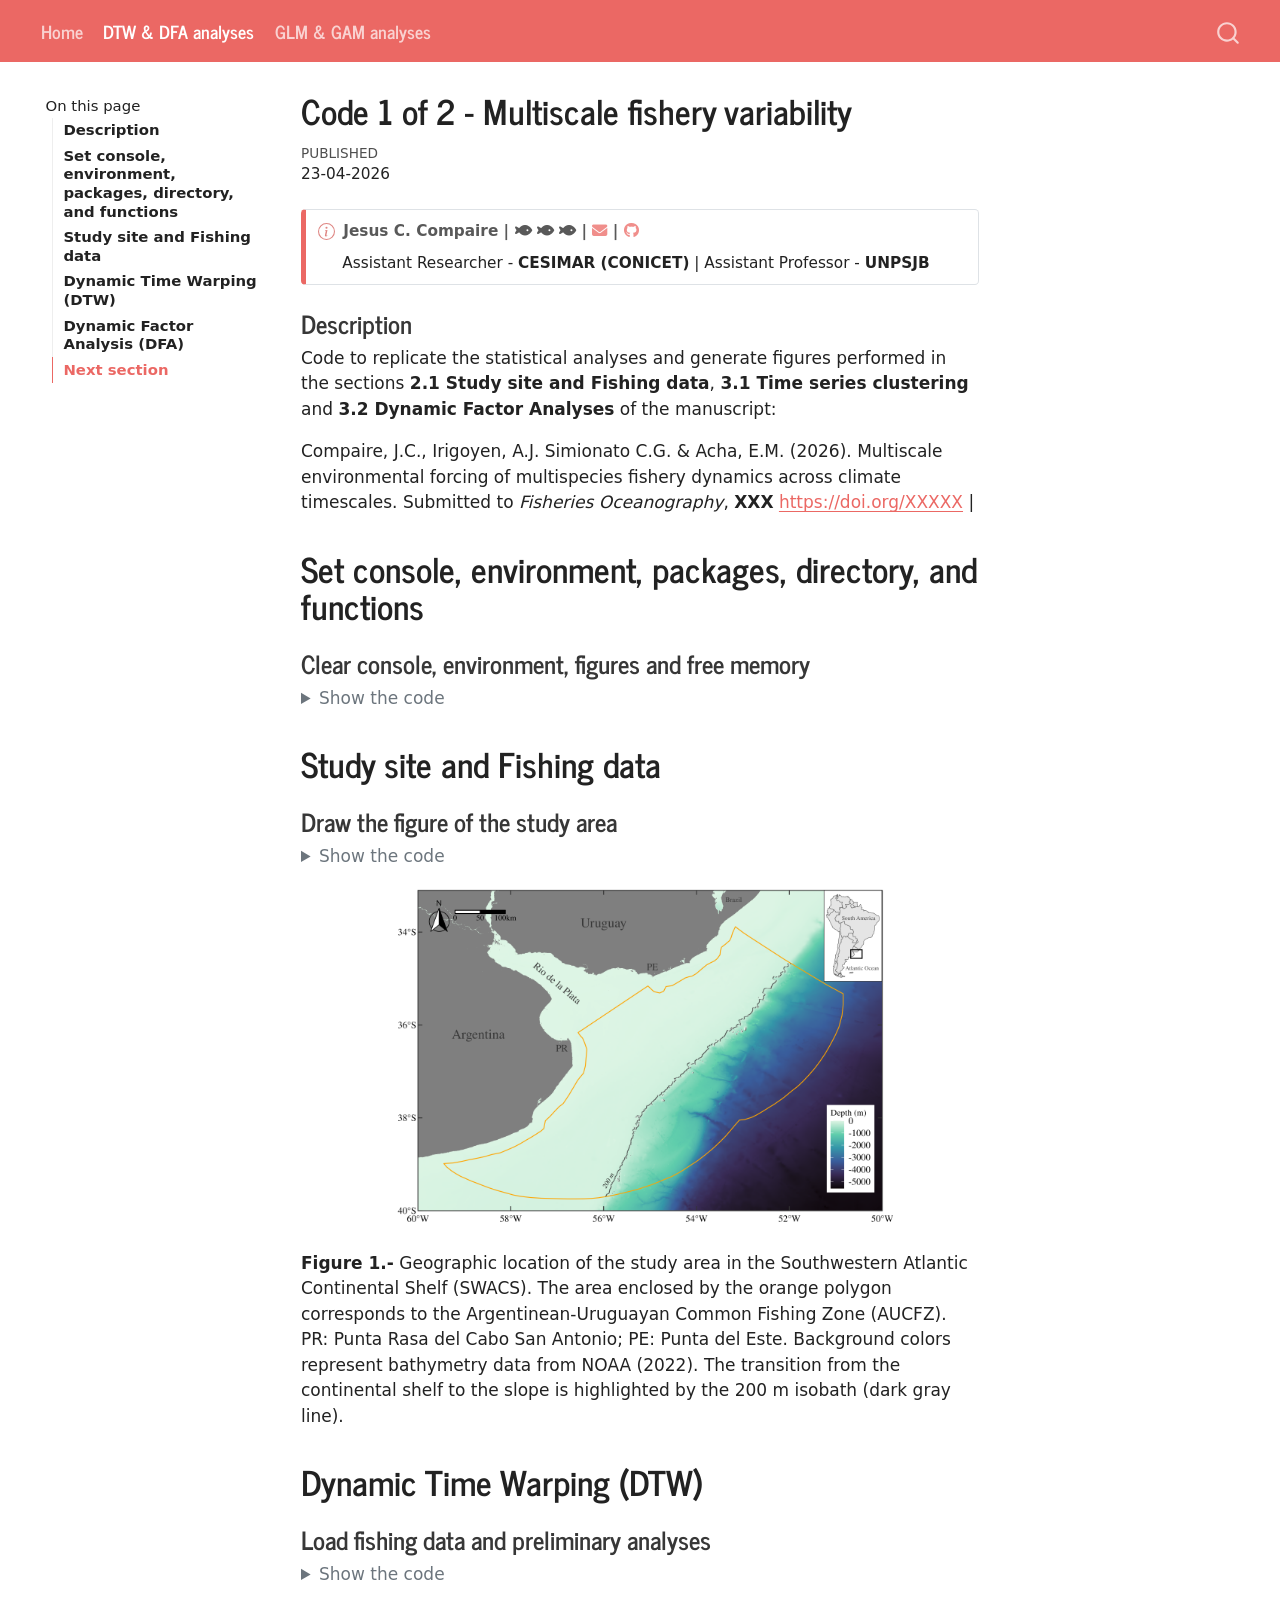
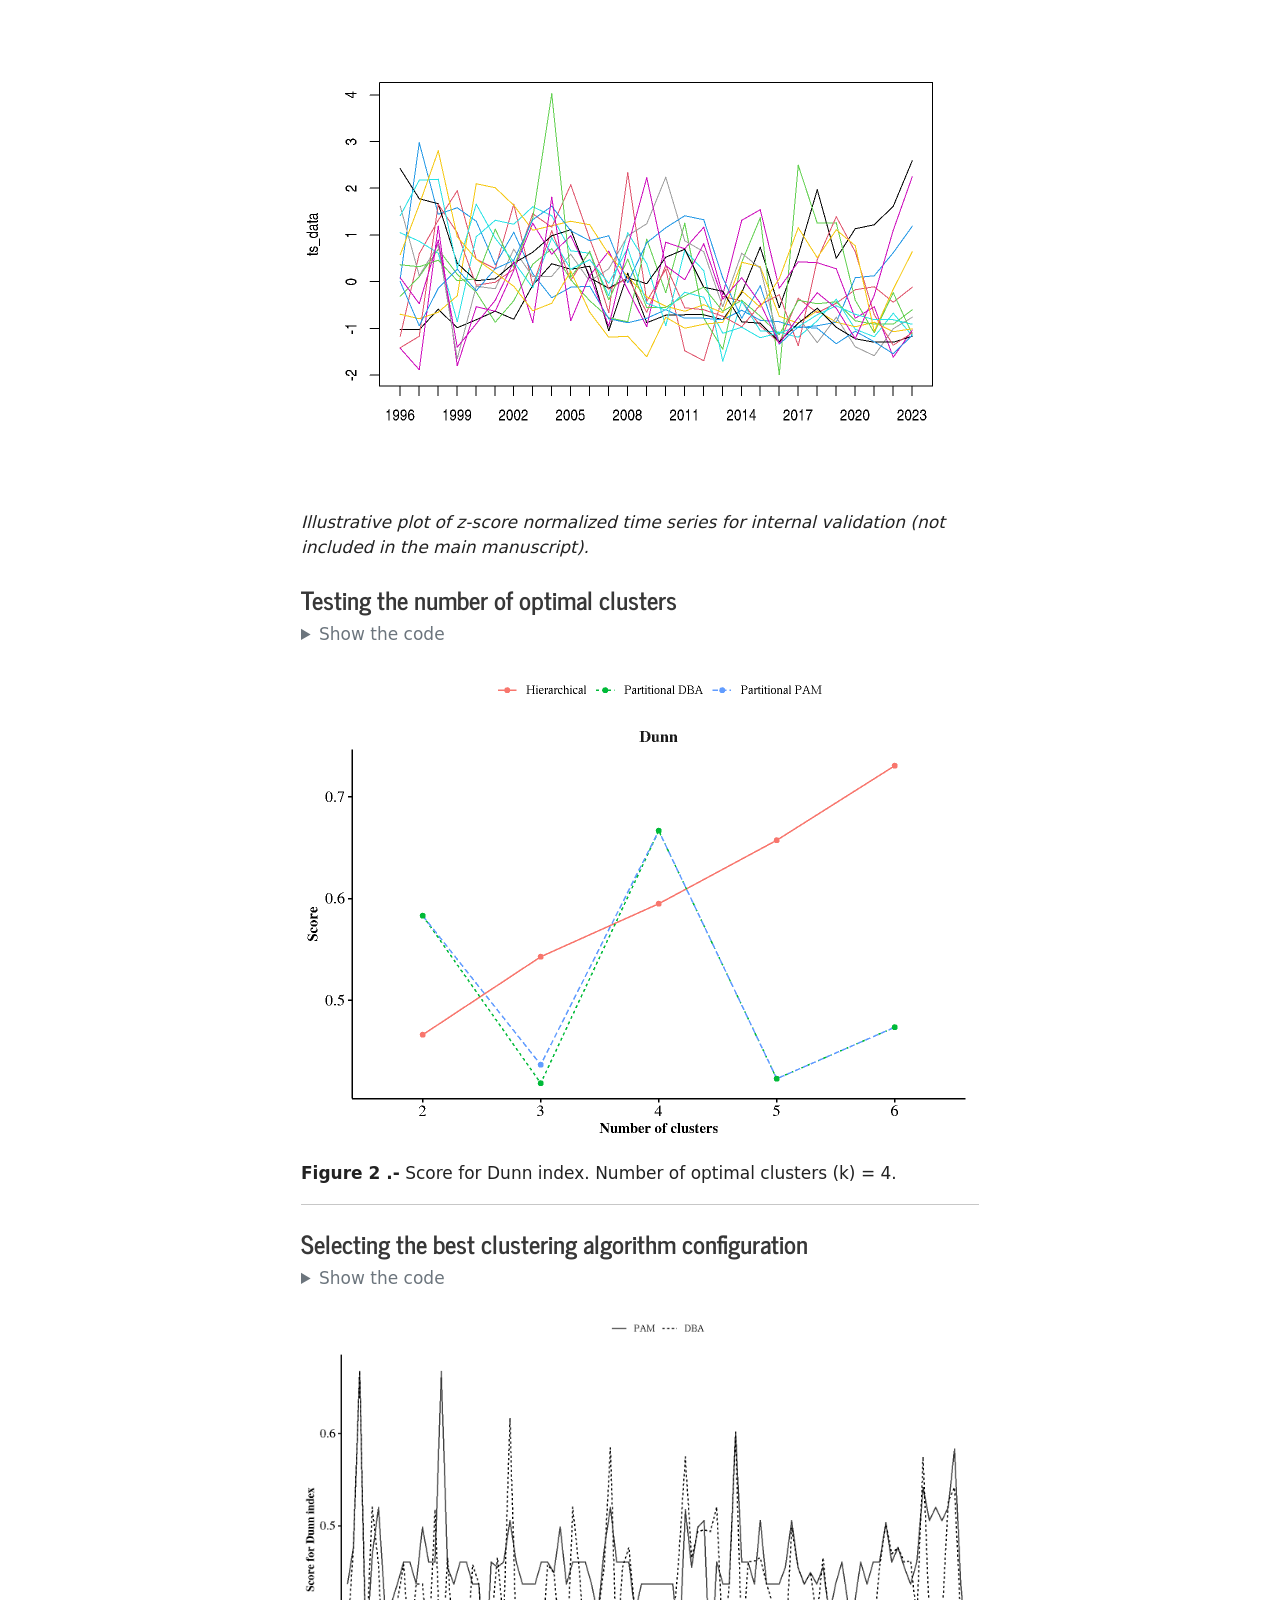
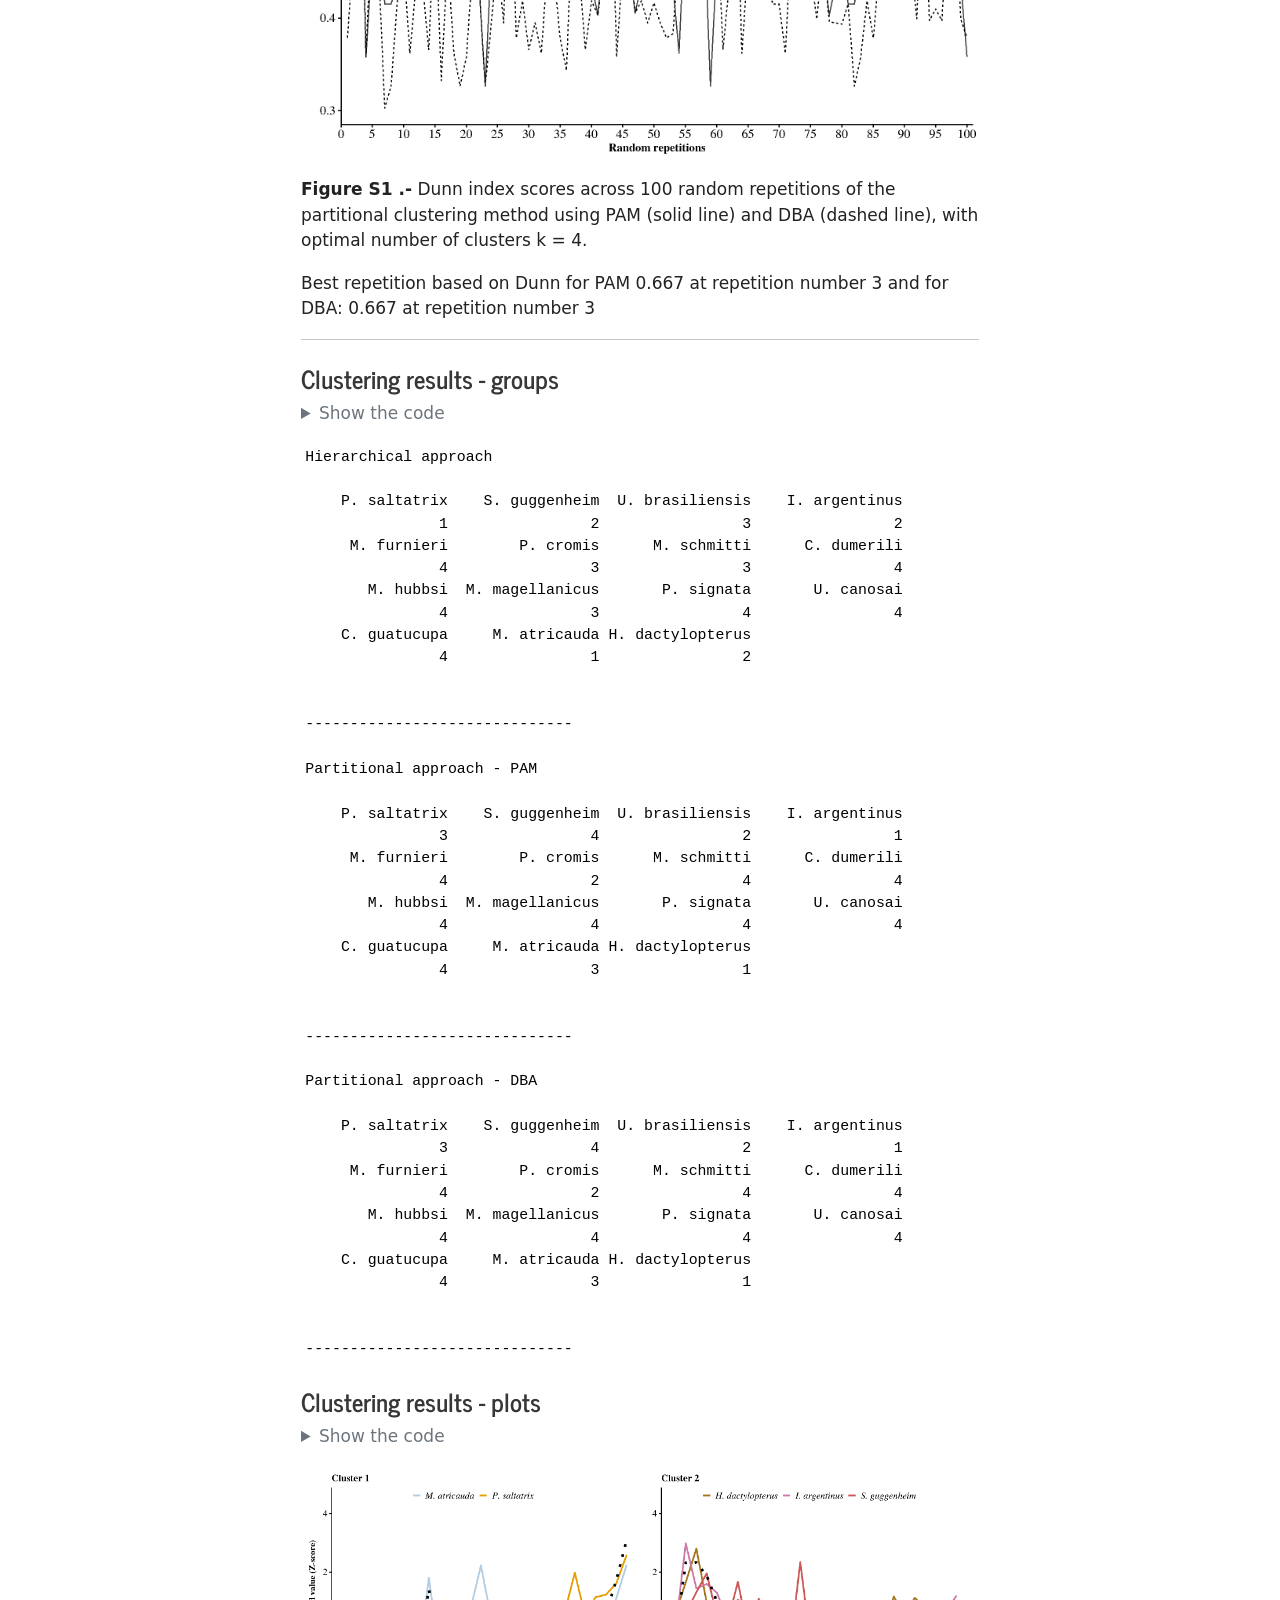
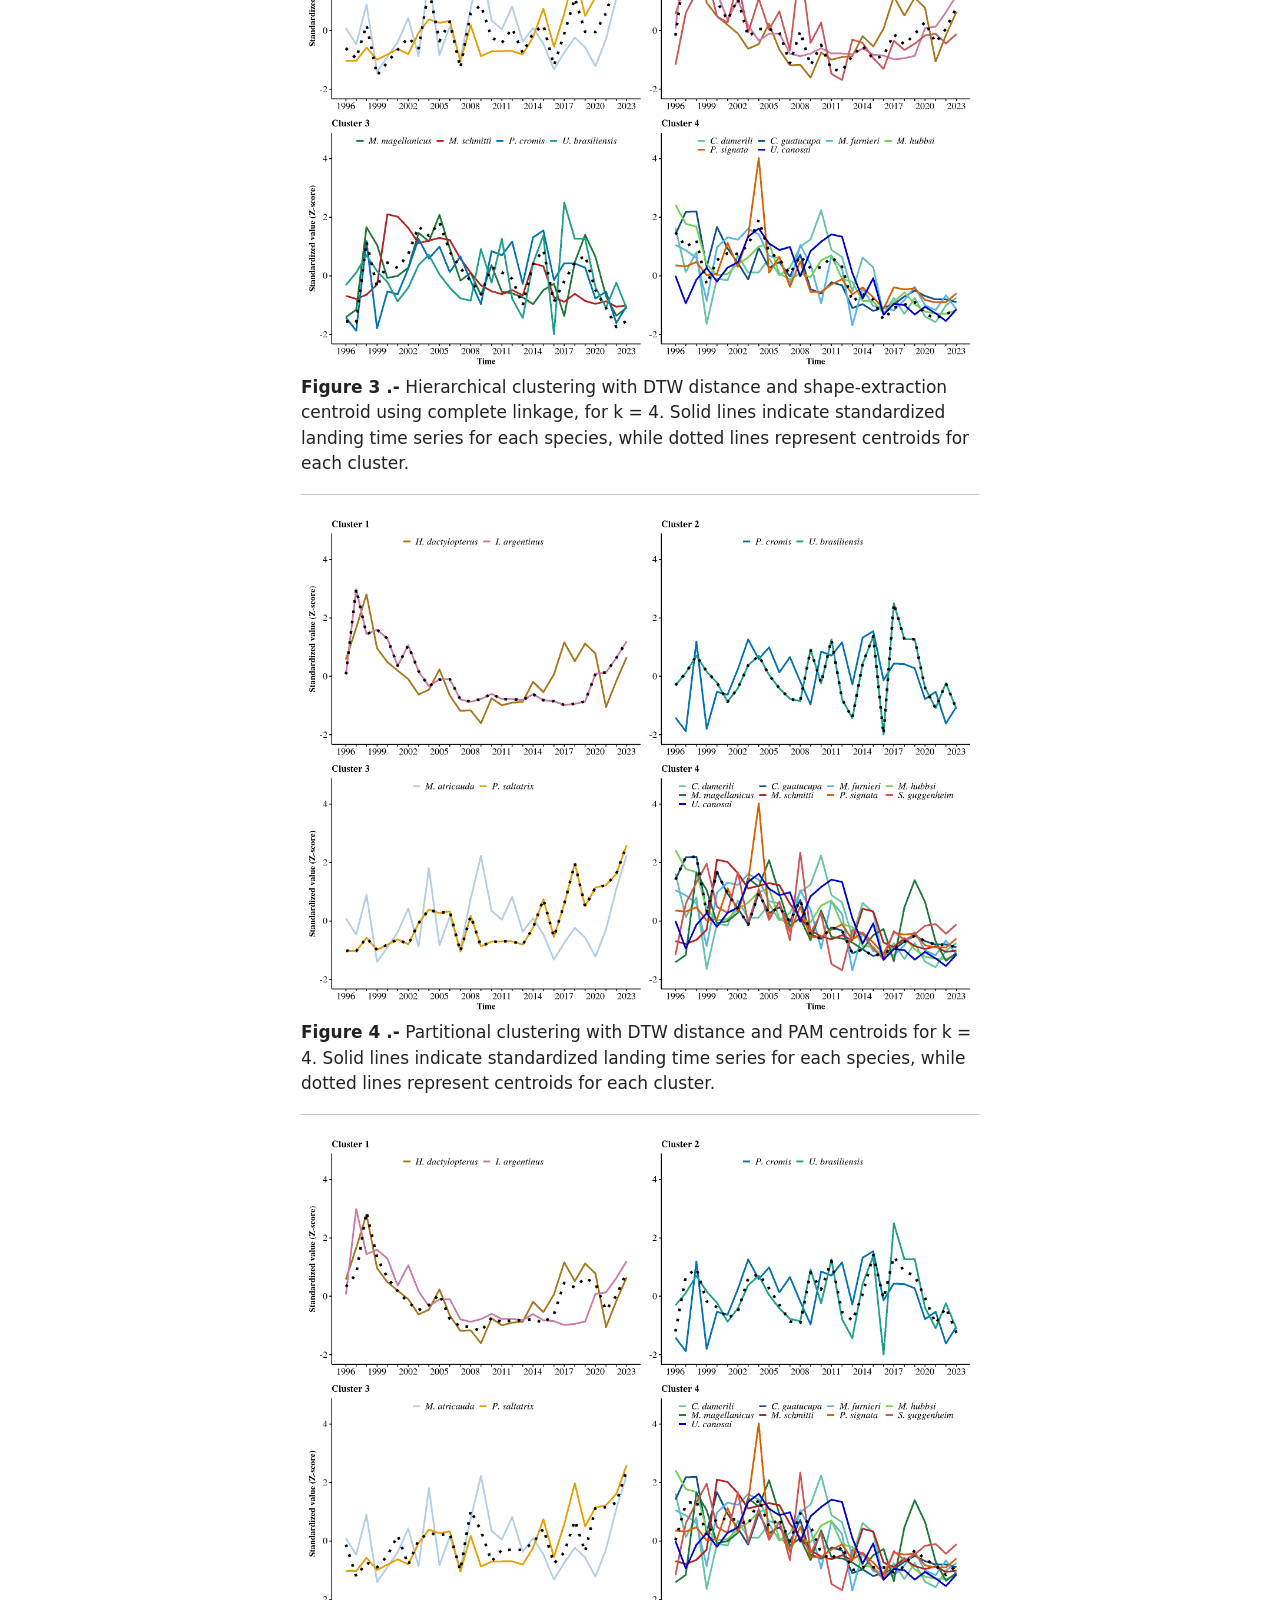
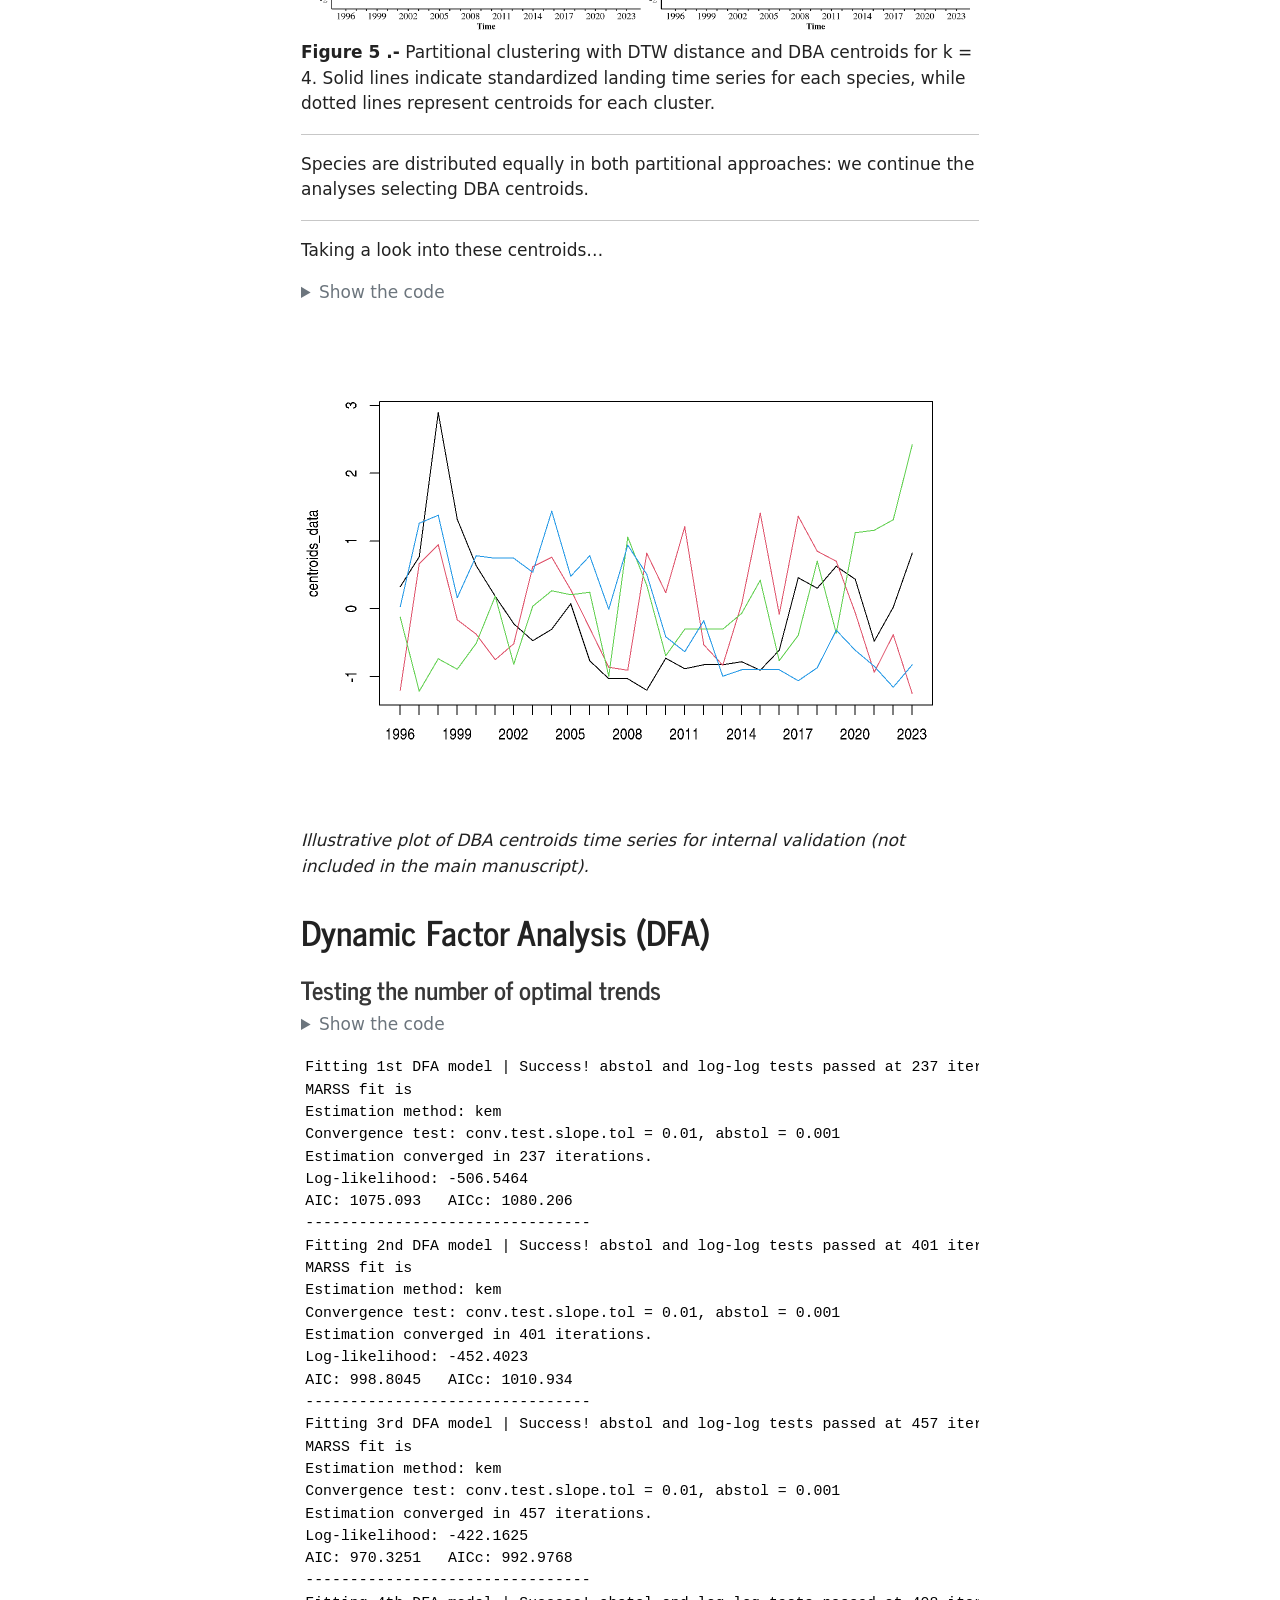
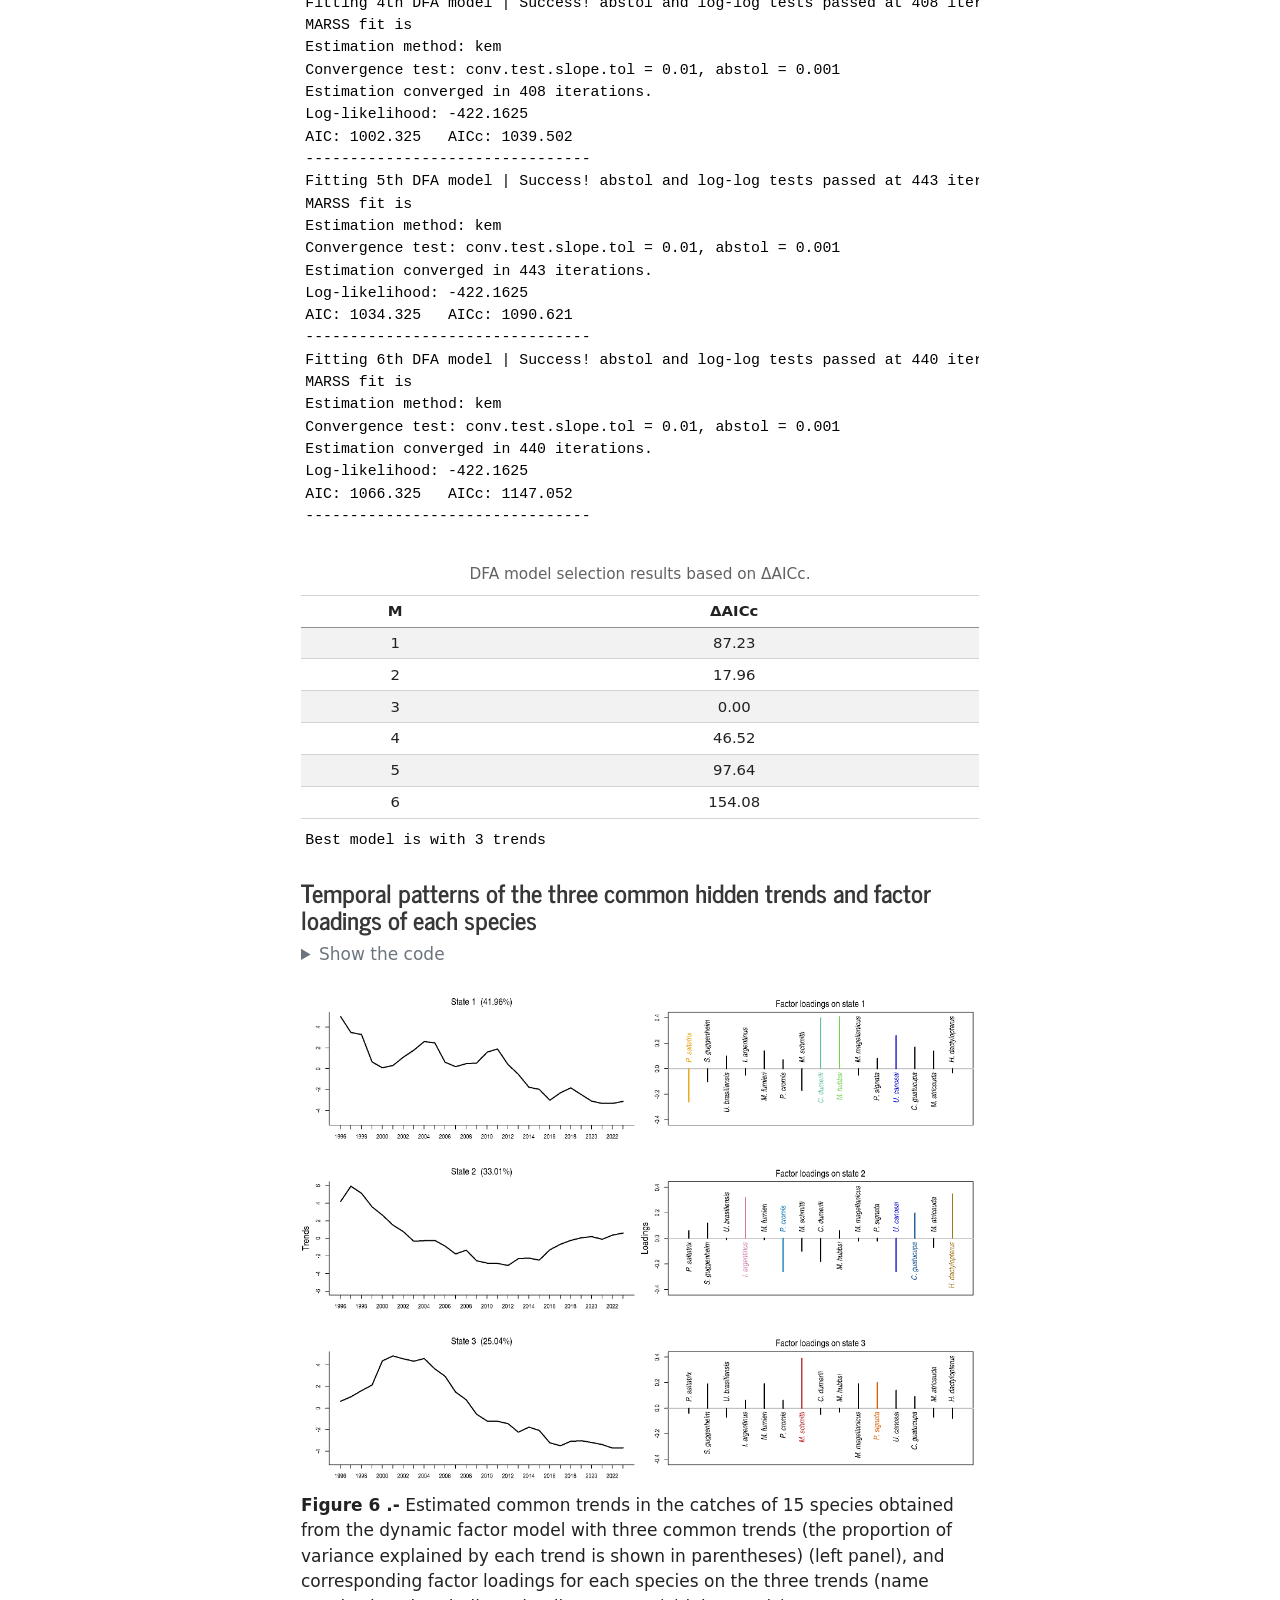
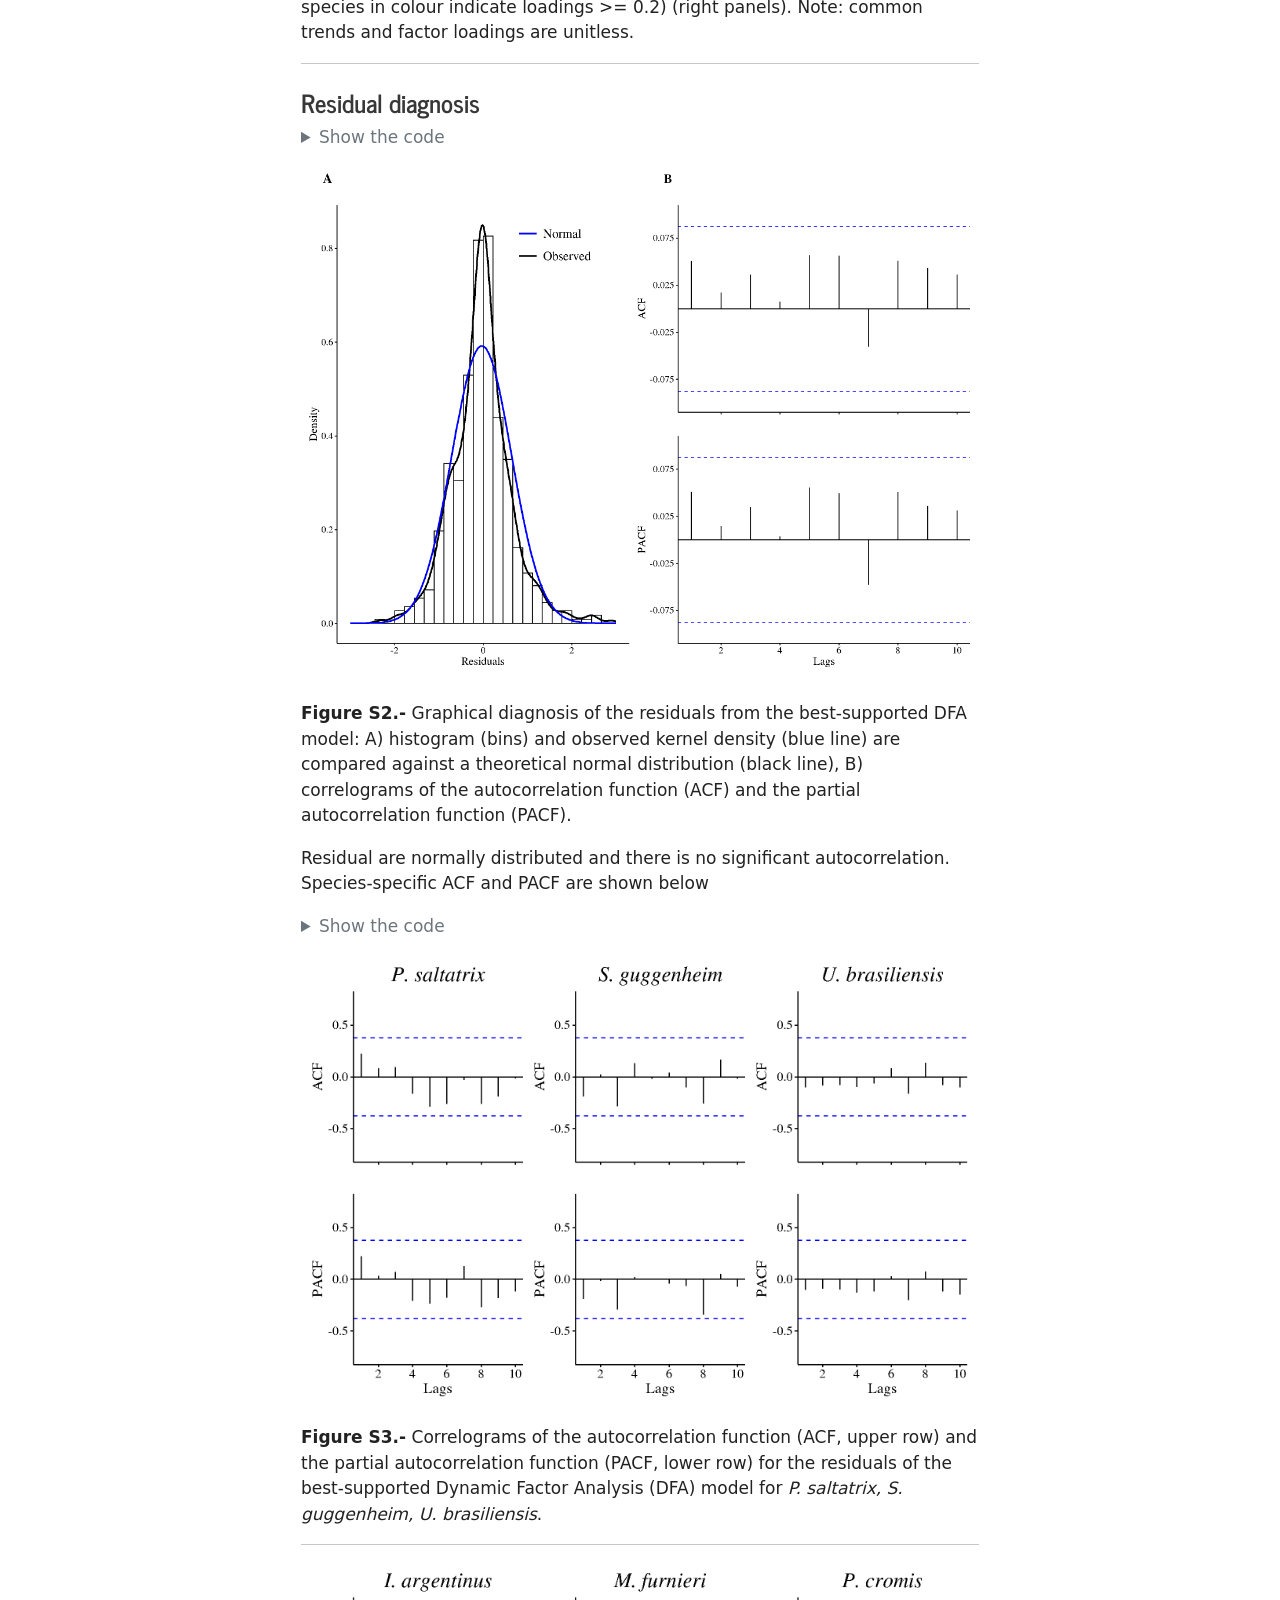
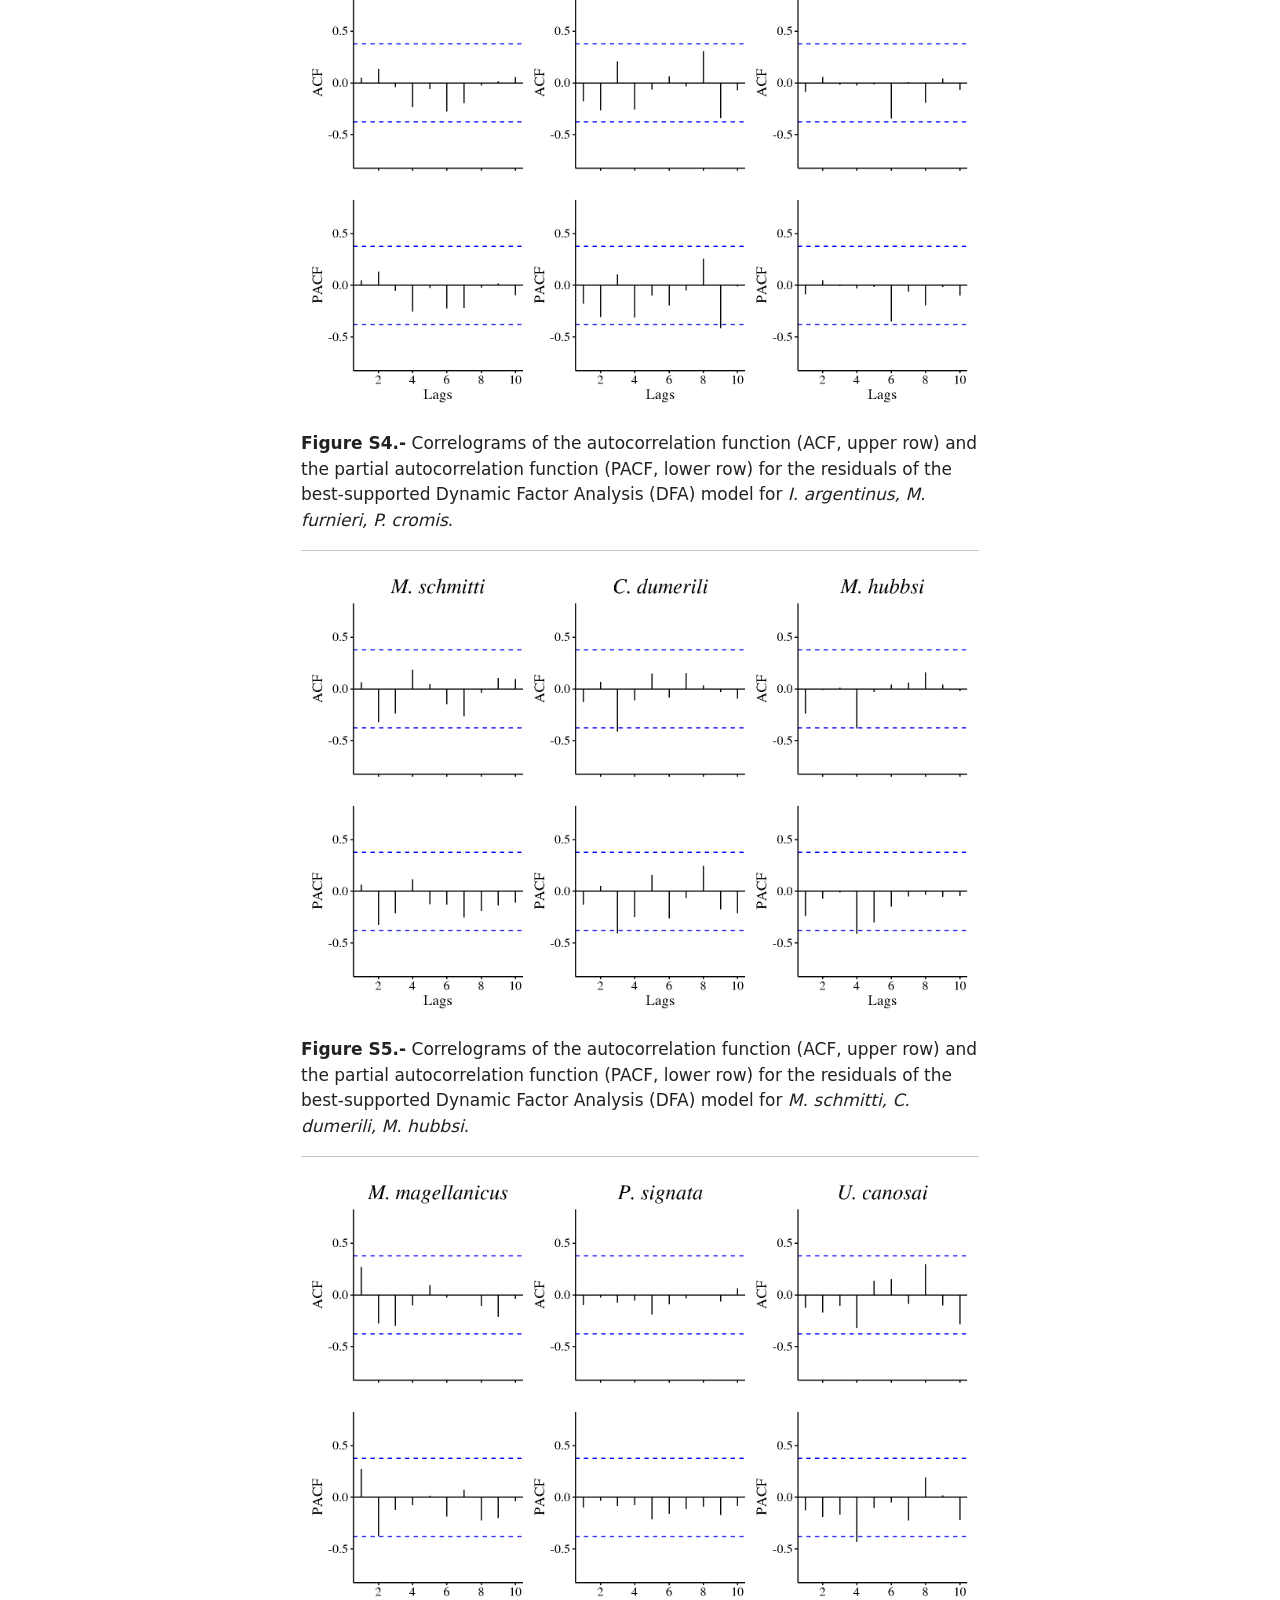
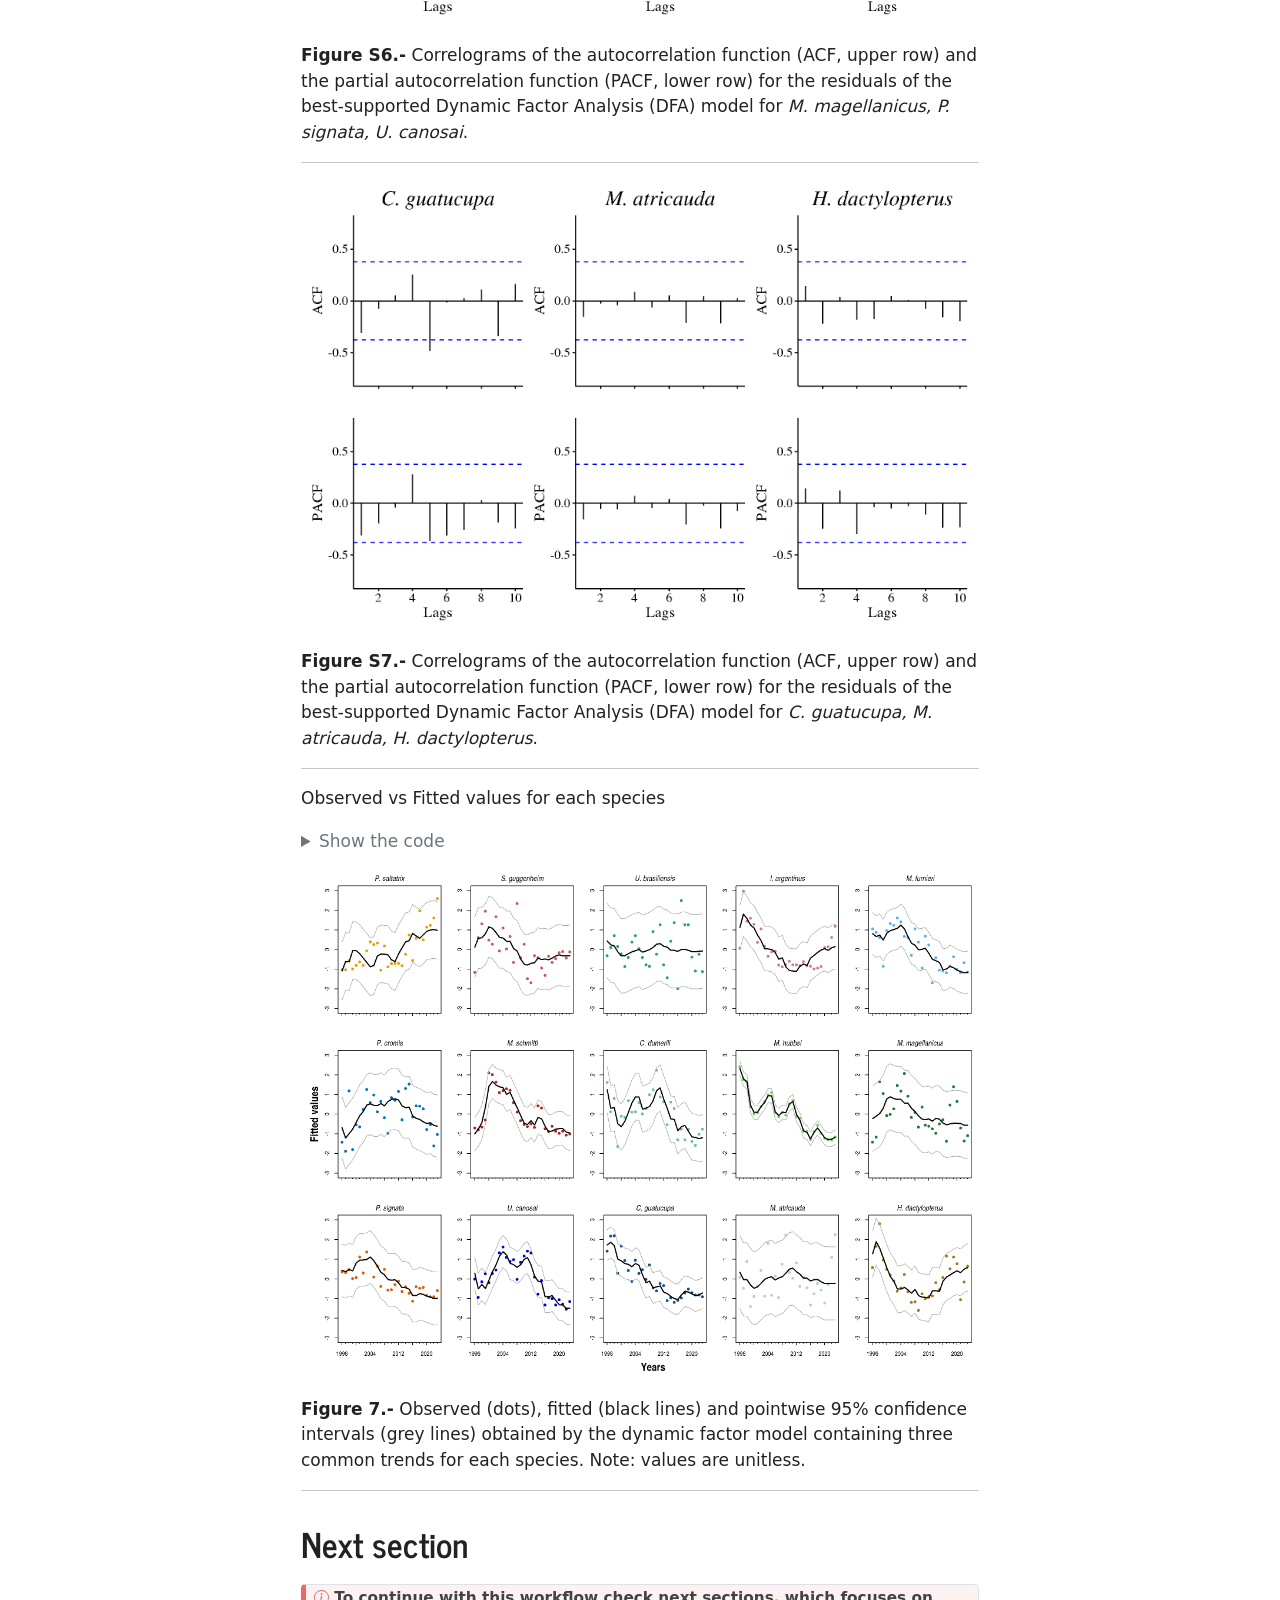
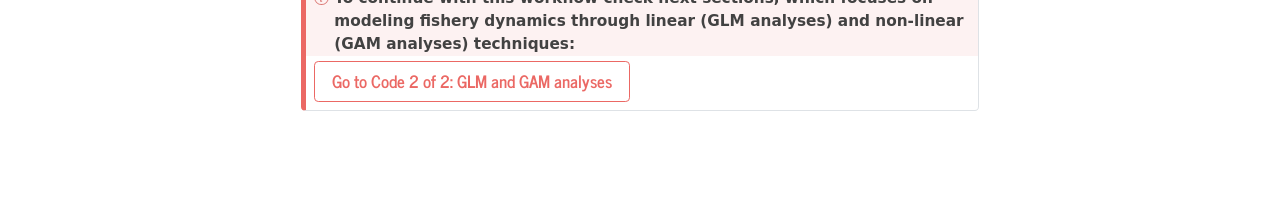
